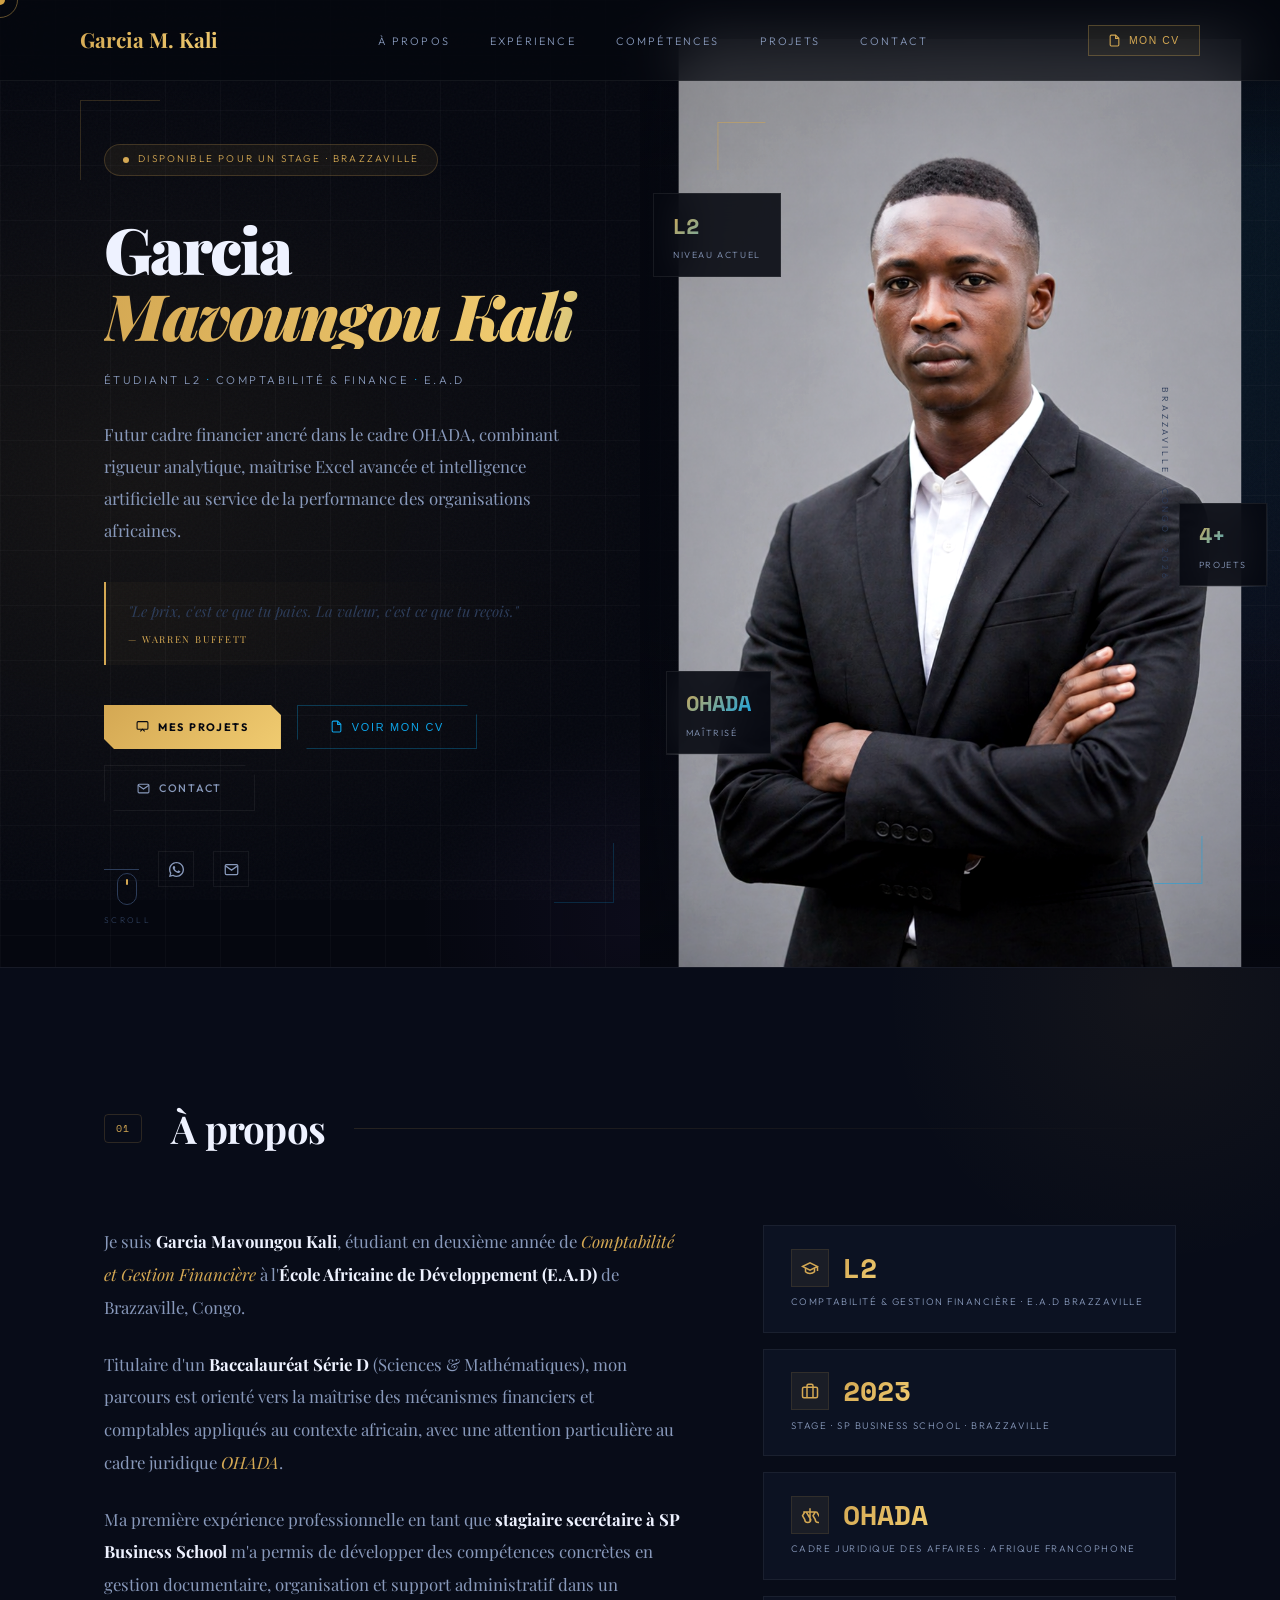
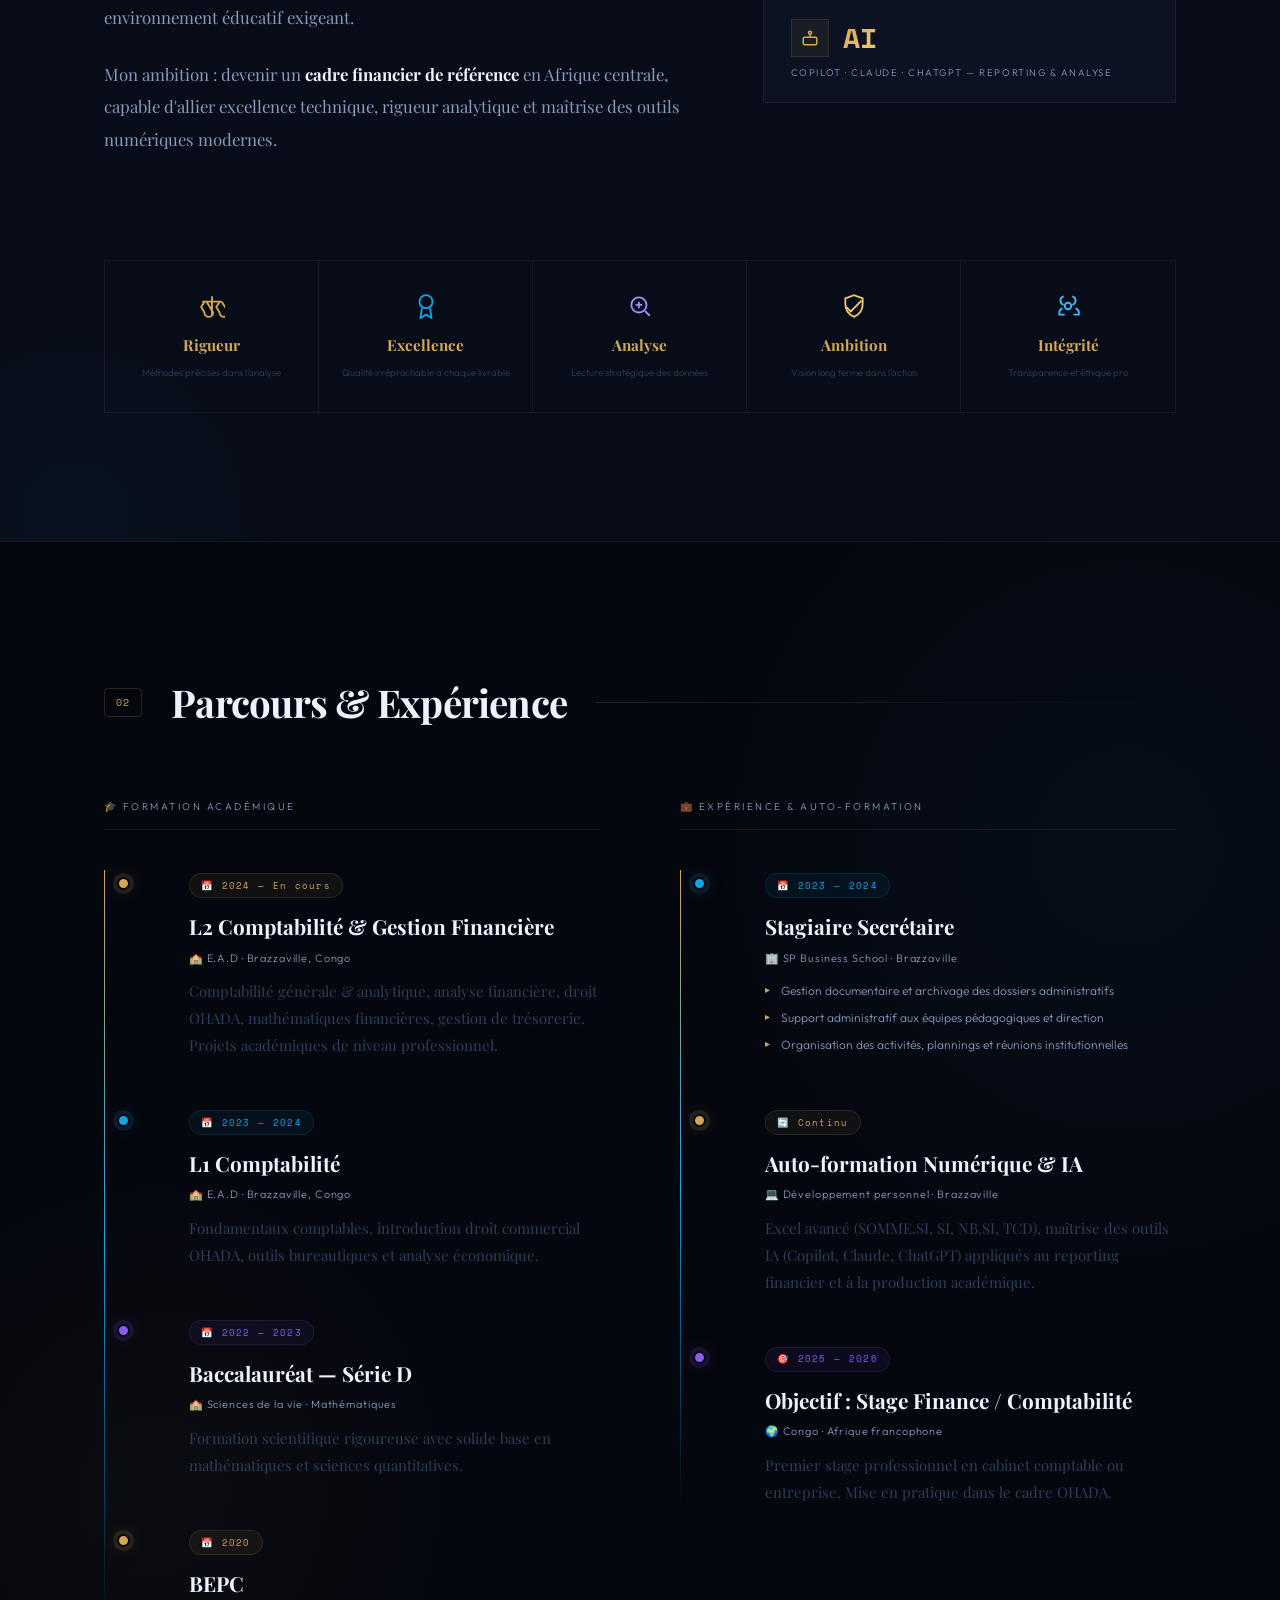
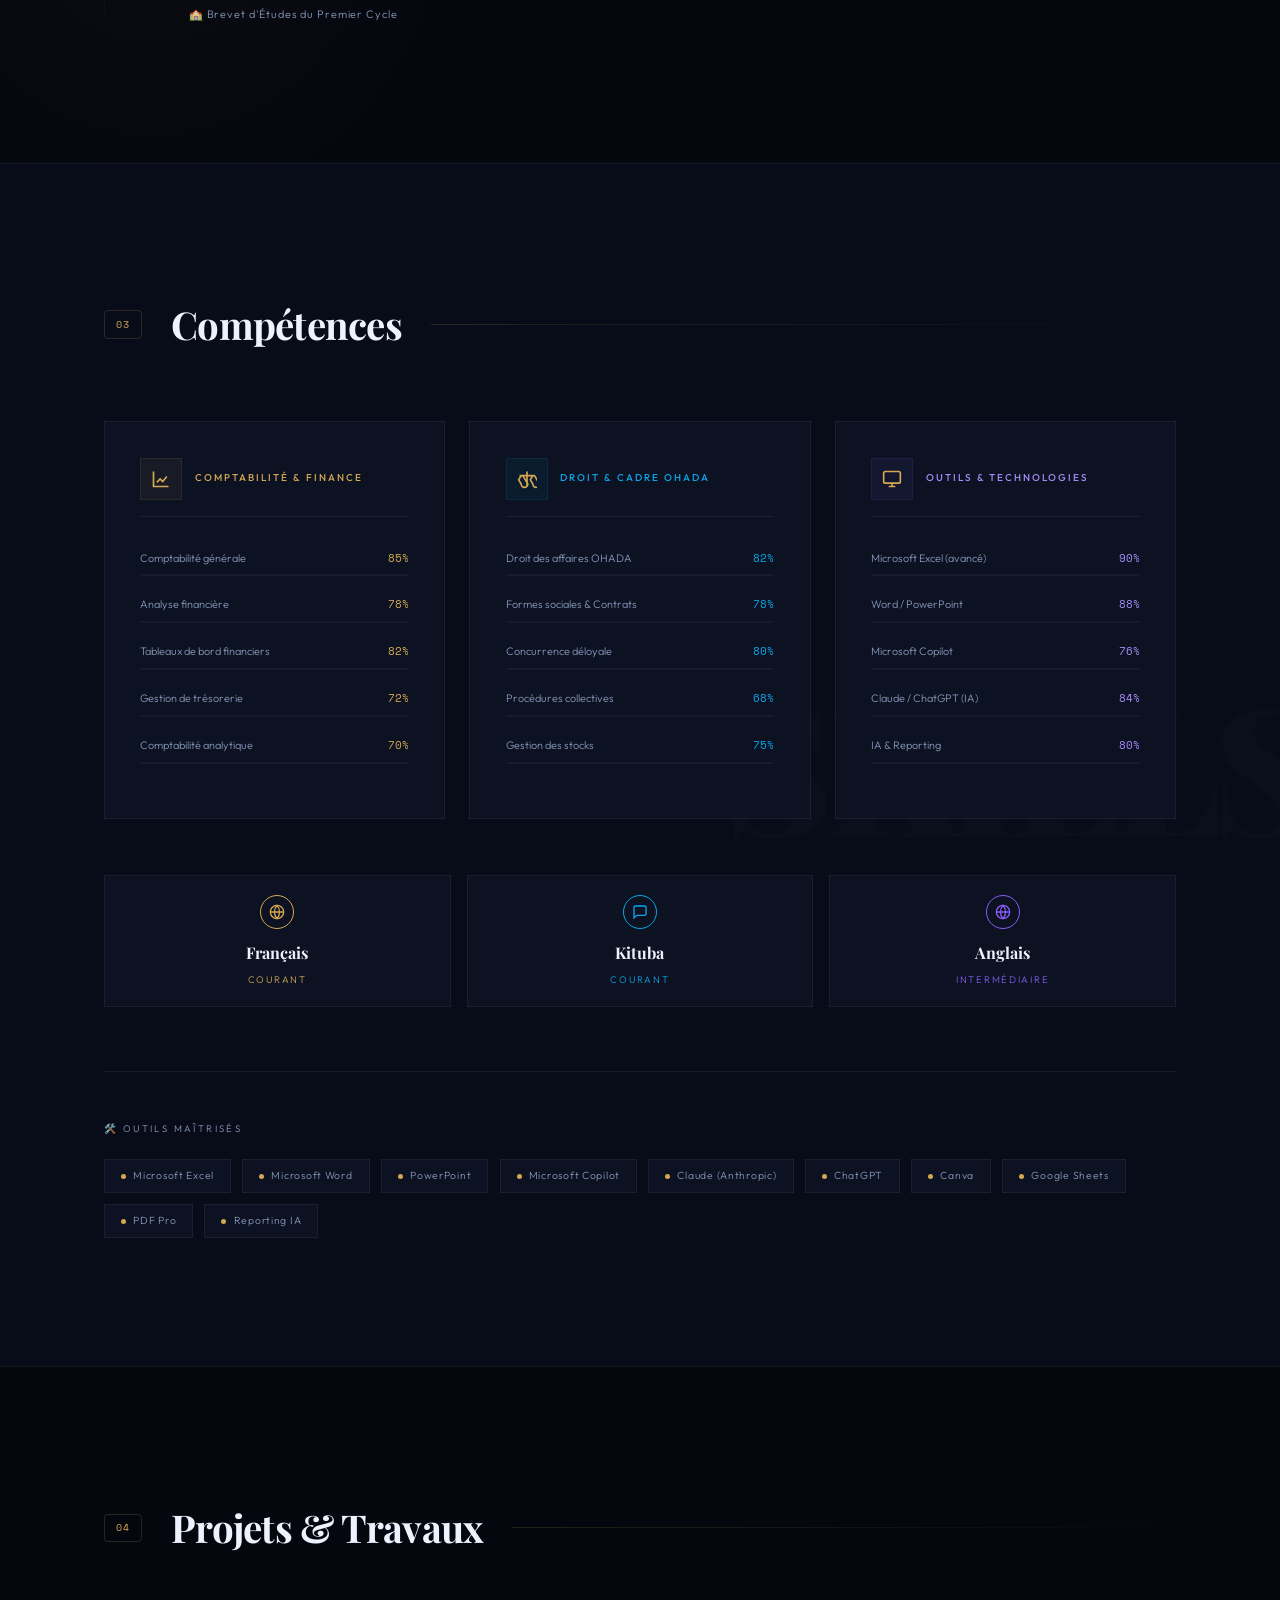
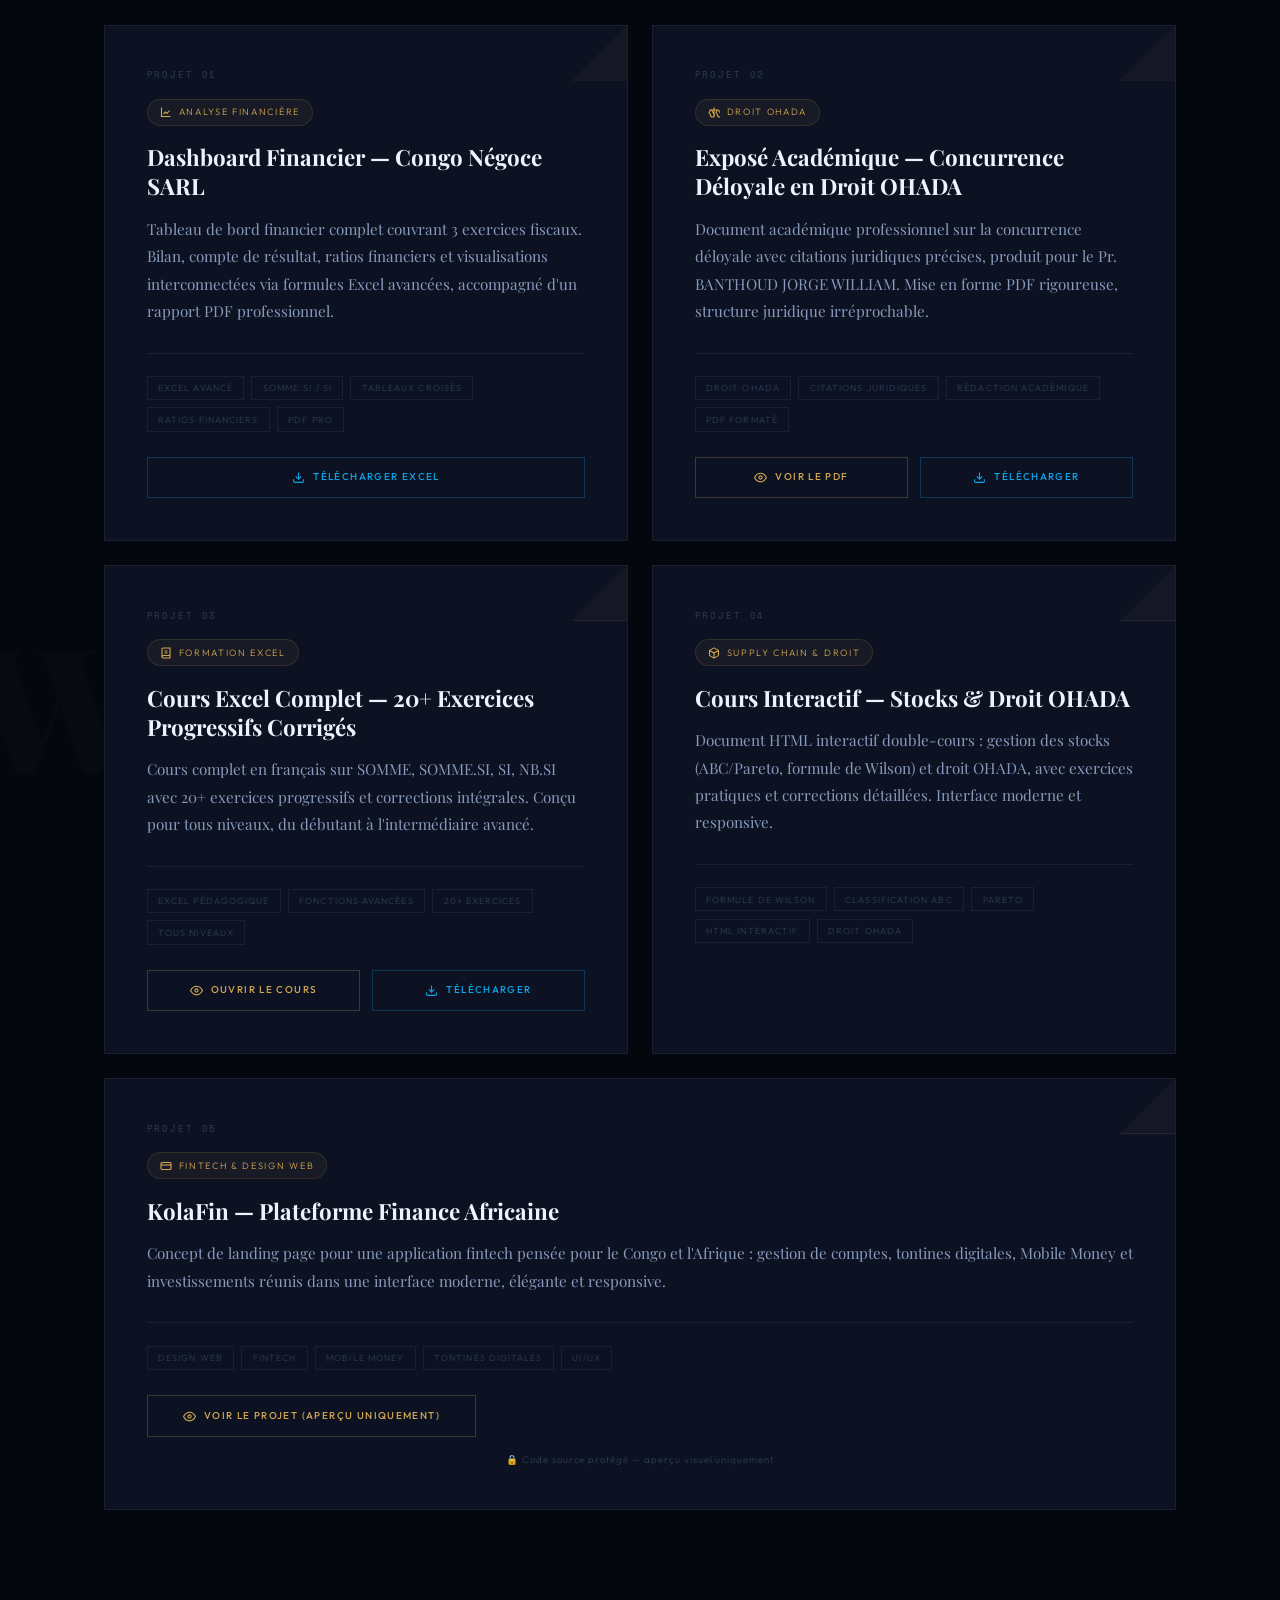
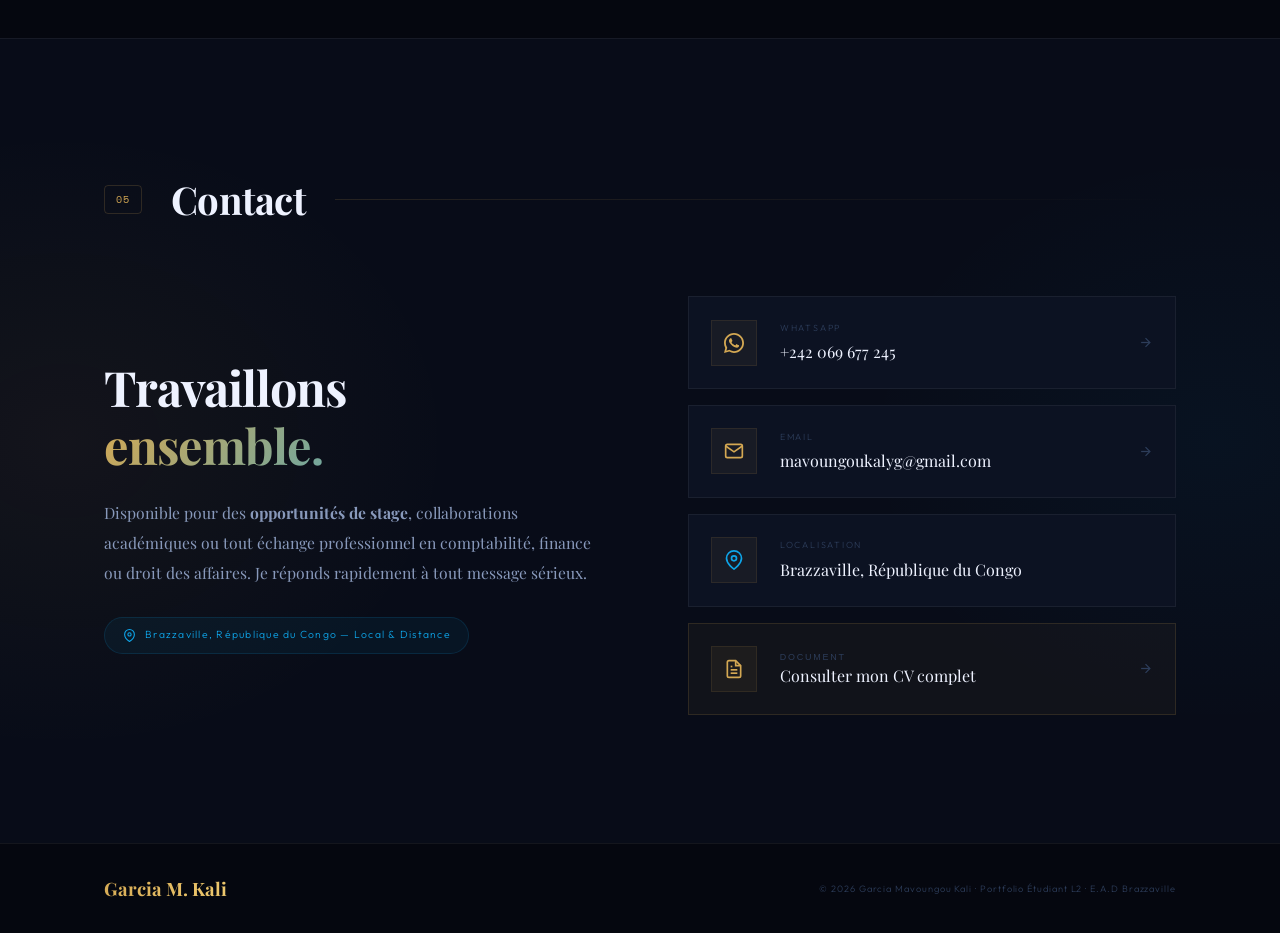
==== index.html @ 97a2d347 "Add files via upload" ====
<!DOCTYPE html>
<html lang="fr">
<head>
<meta charset="UTF-8">
<meta name="viewport" content="width=device-width, initial-scale=1.0">
<title>Garcia Mavoungou Kali — Portfolio</title>
<link href="https://fonts.googleapis.com/css2?family=Playfair+Display:ital,wght@0,400;0,700;0,900;1,400;1,700&family=Outfit:wght@200;300;400;500;600;700&family=Space+Mono:wght@400;700&display=swap" rel="stylesheet">
<style>
:root{
  --bg:#05070f;
  --bg2:#080c18;
  --card:#0c1222;
  --border:rgba(255,255,255,0.06);
  --gold:#d4a853;
  --gold2:#f0cb70;
  --teal:#0ea5e9;
  --teal2:#38bdf8;
  --violet:#8b5cf6;
  --text:#eef2ff;
  --dim:#8899bb;
  --muted:#2d3d5a;
  --glow-g:rgba(212,168,83,0.15);
  --glow-t:rgba(14,165,233,0.12);
}
*{margin:0;padding:0;box-sizing:border-box;}
html{scroll-behavior:smooth;overflow-x:hidden;width:100%;}

/* CURSOR */
.cur{position:fixed;width:10px;height:10px;background:var(--gold);border-radius:50%;pointer-events:none;z-index:9999;transform:translate(-50%,-50%);mix-blend-mode:difference;transition:width .25s,height .25s;}
.cur-r{position:fixed;width:36px;height:36px;border:1px solid rgba(212,168,83,.45);border-radius:50%;pointer-events:none;z-index:9998;transform:translate(-50%,-50%);transition:width .3s,height .3s,border-color .3s;}

/* NOISE */
body::before{content:'';position:fixed;inset:0;background-image:url("data:image/svg+xml,%3Csvg viewBox='0 0 512 512' xmlns='http://www.w3.org/2000/svg'%3E%3Cfilter id='n'%3E%3CfeTurbulence type='fractalNoise' baseFrequency='.8' numOctaves='4' stitchTiles='stitch'/%3E%3C/filter%3E%3Crect width='100%25' height='100%25' filter='url(%23n)' opacity='.032'/%3E%3C/svg%3E");pointer-events:none;z-index:1;}

body{background:var(--bg);color:var(--text);font-family:'Outfit',sans-serif;font-weight:300;line-height:1.7;overflow-x:hidden;width:100%;max-width:100vw;position:relative;}

/* NAV */
nav{position:fixed;top:0;left:0;right:0;z-index:500;display:flex;align-items:center;justify-content:space-between;padding:1.4rem 5rem;background:rgba(5,7,15,0.72);backdrop-filter:blur(28px);border-bottom:1px solid var(--border);transition:padding .4s;}
nav.scrolled{padding:.8rem 5rem;}
.nav-logo{font-family:'Playfair Display',serif;font-size:1.3rem;font-weight:700;background:linear-gradient(135deg,var(--gold),var(--gold2));-webkit-background-clip:text;-webkit-text-fill-color:transparent;}
.nav-links{display:flex;gap:2.5rem;list-style:none;}
.nav-links a{color:var(--dim);font-size:.68rem;letter-spacing:.2em;text-transform:uppercase;text-decoration:none;position:relative;transition:color .3s;}
.nav-links a::after{content:'';position:absolute;bottom:-4px;left:0;width:0;height:1px;background:var(--gold);transition:width .3s;}
.nav-links a:hover{color:var(--gold);}
.nav-links a:hover::after{width:100%;}
.nav-cv-btn{display:inline-flex;align-items:center;gap:.5rem;padding:.5rem 1.2rem;border:1px solid rgba(212,168,83,.3);color:var(--gold);font-size:.65rem;letter-spacing:.15em;text-transform:uppercase;text-decoration:none;background:rgba(212,168,83,.05);transition:all .3s;cursor:pointer;}
.nav-cv-btn:hover{background:rgba(212,168,83,.1);border-color:var(--gold);}

/* HERO */
#hero{min-height:100vh;display:grid;grid-template-columns:1fr 1fr;position:relative;overflow:hidden;}
.hero-bg{position:absolute;inset:0;z-index:0;background:radial-gradient(ellipse 70% 70% at 10% 50%,rgba(212,168,83,.07) 0%,transparent 60%),radial-gradient(ellipse 60% 80% at 88% 35%,rgba(14,165,233,.06) 0%,transparent 55%),radial-gradient(ellipse 35% 40% at 50% 95%,rgba(139,92,246,.05) 0%,transparent 50%),var(--bg);}
.hero-grid{position:absolute;inset:0;z-index:0;background-image:linear-gradient(rgba(255,255,255,.022) 1px,transparent 1px),linear-gradient(90deg,rgba(255,255,255,.022) 1px,transparent 1px);background-size:55px 55px;animation:gridDrift 25s linear infinite;}
@keyframes gridDrift{from{transform:translateY(0);}to{transform:translateY(55px);}}

/* decorative corner lines */
.hero-corner-tl{position:absolute;top:100px;left:5rem;width:80px;height:80px;border-top:1px solid rgba(212,168,83,.2);border-left:1px solid rgba(212,168,83,.2);z-index:2;}
.hero-corner-br{position:absolute;bottom:4rem;right:52%;width:60px;height:60px;border-bottom:1px solid rgba(14,165,233,.2);border-right:1px solid rgba(14,165,233,.2);z-index:2;}

.hero-left{display:flex;flex-direction:column;justify-content:center;padding:9rem 3.5rem 5rem 6.5rem;position:relative;z-index:2;}

.h-badge{display:inline-flex;align-items:center;gap:.6rem;background:rgba(212,168,83,.07);border:1px solid rgba(212,168,83,.22);border-radius:100px;padding:.4rem 1.1rem;font-size:.62rem;letter-spacing:.22em;text-transform:uppercase;color:var(--gold);width:fit-content;margin-bottom:2.5rem;animation:fadeUp .8s ease both;}
.h-bdot{width:6px;height:6px;border-radius:50%;background:var(--gold);animation:bpulse 2s infinite;}
@keyframes bpulse{0%,100%{box-shadow:0 0 0 0 rgba(212,168,83,.5);}50%{box-shadow:0 0 0 8px rgba(212,168,83,0);}}

.h-name{font-family:'Playfair Display',serif;font-size:clamp(3rem,5vw,5.2rem);font-weight:900;line-height:1.04;letter-spacing:-.03em;animation:fadeUp .9s .12s ease both;}
.h-name .fn{color:var(--text);}
.h-name .ln{display:block;background:linear-gradient(110deg,var(--gold) 0%,var(--gold2) 30%,var(--teal) 60%,var(--violet) 85%,var(--gold) 100%);background-size:300% auto;-webkit-background-clip:text;-webkit-text-fill-color:transparent;font-style:italic;animation:gradFlow 8s ease infinite;}
@keyframes gradFlow{0%{background-position:0% 50%;}50%{background-position:100% 50%;}100%{background-position:0% 50%;}}

.h-sub{margin-top:1.4rem;font-size:.7rem;letter-spacing:.22em;text-transform:uppercase;color:var(--dim);animation:fadeUp .9s .24s ease both;}
.h-sub span{color:var(--teal);margin:0 .35rem;}

.h-desc{margin-top:1.8rem;max-width:480px;font-family:'Playfair Display',serif;font-size:1.05rem;color:var(--dim);line-height:1.9;animation:fadeUp .9s .38s ease both;}

.h-quote{margin-top:2.2rem;padding:1.1rem 1.4rem;border-left:2px solid var(--gold);background:linear-gradient(90deg,rgba(212,168,83,.04),transparent);font-family:'Playfair Display',serif;font-style:italic;font-size:.93rem;color:var(--muted);animation:fadeUp .9s .52s ease both;}
.h-quote cite{display:block;margin-top:.4rem;font-style:normal;font-size:.6rem;letter-spacing:.18em;text-transform:uppercase;color:var(--gold);}

.h-cta{margin-top:2.5rem;display:flex;gap:1rem;flex-wrap:wrap;animation:fadeUp .9s .65s ease both;}
.btn-g{display:inline-flex;align-items:center;gap:.55rem;background:linear-gradient(135deg,var(--gold),var(--gold2));color:#05070f;padding:.8rem 2rem;font-size:.68rem;font-weight:700;letter-spacing:.16em;text-transform:uppercase;text-decoration:none;clip-path:polygon(0 0,calc(100% - 10px) 0,100% 10px,100% 100%,10px 100%,0 calc(100% - 10px));transition:all .3s;position:relative;overflow:hidden;}
.btn-g::after{content:'';position:absolute;top:0;left:-75%;width:50%;height:100%;background:linear-gradient(120deg,transparent,rgba(255,255,255,.5),transparent);transform:skewX(-20deg);animation:shimmer 3.5s ease-in-out infinite;}
@keyframes shimmer{0%{left:-75%;}50%{left:130%;}100%{left:130%;}}
.btn-g:hover{transform:translateY(-3px);box-shadow:0 14px 40px rgba(212,168,83,.28);}
.btn-t{display:inline-flex;align-items:center;gap:.55rem;background:transparent;color:var(--teal);padding:.8rem 2rem;font-size:.68rem;font-weight:500;letter-spacing:.16em;text-transform:uppercase;text-decoration:none;border:1px solid rgba(14,165,233,.3);clip-path:polygon(0 0,calc(100% - 10px) 0,100% 10px,100% 100%,10px 100%,0 calc(100% - 10px));transition:all .3s;}
.btn-t:hover{background:rgba(14,165,233,.07);border-color:var(--teal);transform:translateY(-3px);}

/* CV download button */
.btn-cv{display:inline-flex;align-items:center;gap:.55rem;background:transparent;color:var(--dim);padding:.8rem 2rem;font-size:.68rem;font-weight:500;letter-spacing:.16em;text-transform:uppercase;text-decoration:none;border:1px solid var(--border);clip-path:polygon(0 0,calc(100% - 10px) 0,100% 10px,100% 100%,10px 100%,0 calc(100% - 10px));transition:all .3s;cursor:pointer;}
.btn-cv:hover{border-color:rgba(212,168,83,.3);color:var(--gold);transform:translateY(-3px);}

.h-soc{margin-top:2.5rem;display:flex;align-items:center;gap:1.2rem;animation:fadeUp .9s .8s ease both;}
.h-socline{width:35px;height:1px;background:var(--muted);}
.soc-a{width:36px;height:36px;display:flex;align-items:center;justify-content:center;border:1px solid var(--border);color:var(--dim);text-decoration:none;transition:all .35s cubic-bezier(.34,1.56,.64,1);}
.soc-a:hover{border-color:var(--gold);color:var(--gold);transform:translateY(-3px) rotate(8deg) scale(1.1);}

/* HERO RIGHT */
.hero-right{position:relative;z-index:2;display:flex;align-items:flex-end;justify-content:center;overflow:hidden;}
.hr-split{position:absolute;top:0;right:0;bottom:0;width:40%;background:linear-gradient(160deg,rgba(14,165,233,.06),rgba(139,92,246,.04));clip-path:polygon(25% 0,100% 0,100% 100%,0 100%);z-index:0;}
.hr-overlay{position:absolute;inset:0;background:linear-gradient(to bottom,var(--bg) 0%,transparent 18%,transparent 65%,var(--bg) 100%),linear-gradient(to right,var(--bg) 0%,transparent 12%);z-index:2;}
.hr-photo-w{position:absolute;bottom:0;left:50%;transform:translateX(-50%);width:88%;height:96%;z-index:3;animation:photoReveal 1.3s .35s ease both;clip-path:inset(100% 0 0 0);}
@keyframes photoReveal{to{clip-path:inset(0% 0 0 0);}}
.hr-photo{width:100%;height:100%;object-fit:cover;object-position:top center;filter:contrast(1.07) saturate(.92);}

/* Corner frames */
.pf-tl{position:absolute;top:9%;left:7%;width:48px;height:48px;border-top:1.5px solid rgba(212,168,83,.5);border-left:1.5px solid rgba(212,168,83,.5);z-index:4;}
.pf-br{position:absolute;bottom:9%;right:7%;width:48px;height:48px;border-bottom:1.5px solid rgba(14,165,233,.5);border-right:1.5px solid rgba(14,165,233,.5);z-index:4;}

/* Floating bubbles */
.fb{position:absolute;z-index:5;background:rgba(5,7,15,.88);backdrop-filter:blur(20px);border:1px solid rgba(255,255,255,.07);padding:.85rem 1.2rem;animation:fbFloat 4s ease-in-out infinite;}
.fb::before{content:'';position:absolute;inset:-1px;border:1px solid rgba(212,168,83,.3);opacity:0;animation:fbGlow 4s ease-in-out infinite;pointer-events:none;}
.fb2::before{border-color:rgba(14,165,233,.3);}
.fb3::before{border-color:rgba(139,92,246,.3);}
@keyframes fbGlow{0%,100%{opacity:0;}50%{opacity:1;}}
.fb1{top:20%;left:2%;animation-delay:0s;}
.fb2{top:52%;right:2%;animation-delay:1.8s;}
.fb3{bottom:22%;left:4%;animation-delay:3.2s;}
@keyframes fbFloat{0%,100%{transform:translateY(0);}50%{transform:translateY(-9px);}}
.fb-n{font-family:'Space Mono',monospace;font-size:1.35rem;font-weight:700;background:linear-gradient(135deg,var(--gold),var(--teal));-webkit-background-clip:text;-webkit-text-fill-color:transparent;}
.fb-l{font-size:.56rem;letter-spacing:.18em;text-transform:uppercase;color:var(--dim);margin-top:.15rem;}

.hr-vtxt{position:absolute;right:1.2rem;top:50%;transform:translateY(-50%) rotate(90deg);font-size:.55rem;letter-spacing:.32em;text-transform:uppercase;color:var(--muted);z-index:5;white-space:nowrap;}

/* Scroll hint */
.scroll-h{position:absolute;bottom:2.5rem;left:6.5rem;display:flex;flex-direction:column;align-items:center;gap:.5rem;z-index:5;animation:fadeUp 1s 1.4s ease both;opacity:0;}
.scroll-m{width:20px;height:32px;border:1px solid var(--muted);border-radius:10px;display:flex;justify-content:center;padding-top:5px;}
.scroll-w{width:2px;height:6px;background:var(--gold);border-radius:2px;animation:sw 1.8s ease infinite;}
@keyframes sw{0%{opacity:1;transform:translateY(0);}100%{opacity:0;transform:translateY(12px);}}
.scroll-l{font-size:.52rem;letter-spacing:.28em;text-transform:uppercase;color:var(--muted);}

/* SECTION SYSTEM */
.sw{position:relative;z-index:2;}
.sh{display:flex;align-items:center;gap:1.8rem;margin-bottom:4rem;}
.sn{font-family:'Space Mono',monospace;font-size:.65rem;color:var(--gold);letter-spacing:.1em;padding:.28rem .7rem;border:1px solid rgba(212,168,83,.18);border-radius:4px;}
.st{font-family:'Playfair Display',serif;font-size:clamp(2rem,3vw,2.8rem);font-weight:700;color:var(--text);letter-spacing:-.02em;}
.sl{flex:1;height:1px;background:linear-gradient(90deg,rgba(212,168,83,.15),transparent);}

/* REVEAL */
.rv{opacity:0;transform:translateY(26px);transition:opacity .75s ease,transform .75s ease;}
.rv.on{opacity:1;transform:translateY(0);}
.rv2{opacity:0;transform:translateX(-20px);transition:opacity .7s ease,transform .7s ease;}
.rv2.on{opacity:1;transform:translateX(0);}

/* ABOUT */
#about{padding:8rem 6.5rem;background:var(--bg2);border-top:1px solid var(--border);position:relative;overflow:hidden;}
#about::before{content:'';position:absolute;top:-250px;right:-150px;width:550px;height:550px;background:radial-gradient(circle,rgba(212,168,83,.055) 0%,transparent 70%);pointer-events:none;}
#about::after{content:'';position:absolute;bottom:-200px;left:-150px;width:450px;height:450px;background:radial-gradient(circle,rgba(14,165,233,.04) 0%,transparent 70%);pointer-events:none;}

.about-wrap{display:grid;grid-template-columns:1.4fr 1fr;gap:5rem;align-items:start;}
.about-txt p{font-family:'Playfair Display',serif;font-size:1.05rem;font-weight:400;color:var(--dim);line-height:1.95;margin-bottom:1.5rem;}
.about-txt p strong{color:var(--text);font-weight:700;}
.about-txt p em{color:var(--gold);font-style:italic;}

.about-cards{display:flex;flex-direction:column;gap:1rem;}
.ac{background:var(--card);border:1px solid var(--border);padding:1.4rem 1.7rem;position:relative;overflow:hidden;transition:all .4s;cursor:default;}
.ac::before{content:'';position:absolute;left:0;top:0;width:2px;height:100%;background:linear-gradient(180deg,var(--gold),var(--teal));transform:scaleY(0);transform-origin:top;transition:transform .4s;}
.ac:hover{border-color:rgba(212,168,83,.18);transform:translateX(7px);box-shadow:0 8px 35px rgba(0,0,0,.45);}
.ac:hover::before{transform:scaleY(1);}
.ac-top{display:flex;align-items:center;gap:.9rem;margin-bottom:.4rem;}
.ac-ico{width:38px;height:38px;display:flex;align-items:center;justify-content:center;font-size:1rem;background:rgba(212,168,83,.07);border:1px solid rgba(212,168,83,.12);transition:all .4s;color:var(--gold);}
.ac:hover .ac-ico{transform:rotate(-8deg) scale(1.1);background:rgba(212,168,83,.14);}
.ac-num{font-family:'Space Mono',monospace;font-size:1.75rem;font-weight:700;background:linear-gradient(135deg,var(--gold),var(--gold2));-webkit-background-clip:text;-webkit-text-fill-color:transparent;line-height:1;}
.ac-lbl{font-size:.6rem;letter-spacing:.16em;text-transform:uppercase;color:var(--dim);margin-top:.2rem;}

/* Values */
.vals{display:grid;grid-template-columns:repeat(5,1fr);margin-top:5rem;border:1px solid var(--border);overflow:hidden;}
.vi{padding:2rem 1rem;text-align:center;border-right:1px solid var(--border);transition:background .4s;cursor:default;position:relative;overflow:hidden;}
.vi:last-child{border-right:none;}
.vi::after{content:'';position:absolute;bottom:0;left:0;right:0;height:2px;background:linear-gradient(90deg,var(--gold),var(--teal));transform:scaleX(0);transition:transform .4s;}
.vi:hover{background:rgba(255,255,255,.025);}
.vi:hover::after{transform:scaleX(1);}
.vi-svg{display:flex;align-items:center;justify-content:center;margin:0 auto .9rem;color:var(--gold);transition:all .45s cubic-bezier(.34,1.56,.64,1);}
.vi:nth-child(2) .vi-svg{color:var(--teal);}
.vi:nth-child(3) .vi-svg{color:#a78bfa;}
.vi:nth-child(4) .vi-svg{color:var(--gold2);}
.vi:nth-child(5) .vi-svg{color:var(--teal2);}
.vi:hover .vi-svg{transform:scale(1.18) rotate(-6deg);filter:drop-shadow(0 0 12px currentColor);}
.vi-n{font-family:'Playfair Display',serif;font-size:.95rem;font-weight:700;color:var(--gold);}
.vi-d{font-size:.6rem;color:var(--muted);margin-top:.4rem;line-height:1.5;}

/* EXPERIENCE + FORMATION */
#experience{padding:8rem 6.5rem;background:var(--bg);border-top:1px solid var(--border);position:relative;overflow:hidden;}
#experience::before{content:'';position:absolute;inset:0;background:radial-gradient(ellipse 55% 60% at 88% 25%,rgba(14,165,233,.045) 0%,transparent 60%),radial-gradient(ellipse 40% 45% at 12% 78%,rgba(212,168,83,.035) 0%,transparent 60%);pointer-events:none;}

.exp-grid{display:grid;grid-template-columns:1fr 1fr;gap:5rem;}

/* Timeline vertical */
.tl{position:relative;padding-left:2.8rem;}
.tl::before{content:'';position:absolute;left:0;top:0;bottom:0;width:1px;background:linear-gradient(180deg,var(--gold),var(--teal),transparent);}
.tl-it{position:relative;padding:0 0 3rem 2.5rem;}
.tl-it:last-child{padding-bottom:0;}
.tl-dot{position:absolute;left:-2rem;top:.45rem;width:13px;height:13px;border-radius:50%;background:var(--gold);border:2px solid var(--bg);box-shadow:0 0 0 4px rgba(212,168,83,.12),0 0 20px rgba(212,168,83,.25);z-index:2;animation:dotPulse 2.6s ease-in-out infinite;}
@keyframes dotPulse{0%,100%{box-shadow:0 0 0 4px rgba(212,168,83,.12),0 0 20px rgba(212,168,83,.25);}50%{box-shadow:0 0 0 7px rgba(212,168,83,.06),0 0 28px rgba(212,168,83,.4);}}
.tl-it.teal .tl-dot{animation-name:dotPulseTeal;}
@keyframes dotPulseTeal{0%,100%{box-shadow:0 0 0 4px rgba(14,165,233,.12),0 0 20px rgba(14,165,233,.2);}50%{box-shadow:0 0 0 7px rgba(14,165,233,.06),0 0 28px rgba(14,165,233,.35);}}
.tl-it.violet .tl-dot{animation-name:dotPulseViolet;}
@keyframes dotPulseViolet{0%,100%{box-shadow:0 0 0 4px rgba(139,92,246,.12),0 0 20px rgba(139,92,246,.2);}50%{box-shadow:0 0 0 7px rgba(139,92,246,.06),0 0 28px rgba(139,92,246,.35);}}
.tl-it.teal .tl-dot{background:var(--teal);box-shadow:0 0 0 4px rgba(14,165,233,.12),0 0 20px rgba(14,165,233,.2);}
.tl-it.violet .tl-dot{background:var(--violet);box-shadow:0 0 0 4px rgba(139,92,246,.12),0 0 20px rgba(139,92,246,.2);}
.tl-per{display:inline-flex;align-items:center;gap:.4rem;font-family:'Space Mono',monospace;font-size:.58rem;letter-spacing:.14em;color:var(--gold);background:rgba(212,168,83,.06);border:1px solid rgba(212,168,83,.14);padding:.22rem .7rem;border-radius:100px;margin-bottom:.7rem;}
.tl-it.teal .tl-per{color:var(--teal);background:rgba(14,165,233,.06);border-color:rgba(14,165,233,.14);}
.tl-it.violet .tl-per{color:var(--violet);background:rgba(139,92,246,.06);border-color:rgba(139,92,246,.14);}
.tl-role{font-family:'Playfair Display',serif;font-size:1.3rem;font-weight:700;color:var(--text);margin-bottom:.25rem;}
.tl-org{font-size:.68rem;letter-spacing:.08em;color:var(--dim);margin-bottom:.7rem;}
.tl-desc{font-family:'Playfair Display',serif;font-size:.93rem;color:var(--muted);line-height:1.8;max-width:480px;}
.tl-bullet{list-style:none;margin-top:.6rem;}
.tl-bullet li{font-size:.75rem;color:var(--dim);padding:.2rem 0;padding-left:1rem;position:relative;}
.tl-bullet li::before{content:'▸';position:absolute;left:0;color:var(--gold);font-size:.65rem;}

/* Section titles in exp grid */
.exp-col-title{font-size:.62rem;letter-spacing:.25em;text-transform:uppercase;color:var(--dim);margin-bottom:2.5rem;padding-bottom:.8rem;border-bottom:1px solid var(--border);}

/* SKILLS */
#competences{padding:8rem 6.5rem;background:var(--bg2);border-top:1px solid var(--border);position:relative;overflow:hidden;}
#competences::before{content:'SKILLS';position:absolute;right:-2rem;top:50%;transform:translateY(-50%);font-family:'Playfair Display',serif;font-size:11rem;font-weight:900;color:rgba(255,255,255,.016);pointer-events:none;letter-spacing:-.05em;white-space:nowrap;}

.sk-grid{display:grid;grid-template-columns:repeat(3,1fr);gap:1.5rem;}
.skc{background:var(--card);border:1px solid var(--border);padding:2.2rem;position:relative;overflow:hidden;transition:all .4s;}
.skc::before{content:'';position:absolute;top:0;left:0;right:0;height:1px;opacity:0;transition:opacity .4s;}
.skc:nth-child(1)::before{background:linear-gradient(90deg,transparent,var(--gold),transparent);}
.skc:nth-child(2)::before{background:linear-gradient(90deg,transparent,var(--teal),transparent);}
.skc:nth-child(3)::before{background:linear-gradient(90deg,transparent,var(--violet),transparent);}
.skc:hover{border-color:rgba(255,255,255,.08);transform:translateY(-7px);box-shadow:0 25px 70px rgba(0,0,0,.55);}
.skc:hover::before{opacity:1;}

.skc-h{display:flex;align-items:center;gap:.8rem;margin-bottom:2rem;padding-bottom:1rem;border-bottom:1px solid var(--border);}
.skc-ico{width:42px;height:42px;display:flex;align-items:center;justify-content:center;font-size:1.2rem;background:rgba(212,168,83,.06);border:1px solid rgba(212,168,83,.1);color:var(--gold);transition:all .4s;}
.skc:hover .skc-ico{transform:rotate(-10deg) scale(1.08);}
.skc:nth-child(2) .skc-ico{background:rgba(14,165,233,.06);border-color:rgba(14,165,233,.1);}
.skc:nth-child(3) .skc-ico{background:rgba(139,92,246,.06);border-color:rgba(139,92,246,.1);}
.skc-t{font-size:.62rem;letter-spacing:.2em;text-transform:uppercase;color:var(--gold);font-weight:500;}
.skc:nth-child(2) .skc-t{color:var(--teal);}
.skc:nth-child(3) .skc-t{color:#a78bfa;}

.sk-it{margin-bottom:1.2rem;}
.sk-row{display:flex;justify-content:space-between;font-size:.68rem;color:var(--dim);margin-bottom:.45rem;}
.sk-pct{font-family:'Space Mono',monospace;color:var(--gold);}
.skc:nth-child(2) .sk-pct{color:var(--teal);}
.skc:nth-child(3) .sk-pct{color:#a78bfa;}
.sk-bar{height:2px;background:rgba(255,255,255,.04);border-radius:2px;overflow:hidden;}
.sk-fill{height:100%;width:0;border-radius:2px;transition:width 1.6s cubic-bezier(.16,1,.3,1);}
.skc:nth-child(1) .sk-fill{background:linear-gradient(90deg,var(--gold),var(--gold2));}
.skc:nth-child(2) .sk-fill{background:linear-gradient(90deg,var(--teal),var(--teal2));}
.skc:nth-child(3) .sk-fill{background:linear-gradient(90deg,var(--violet),#a78bfa);}

/* Languages */
.lang-row{display:grid;grid-template-columns:repeat(3,1fr);gap:1rem;margin-top:3rem;}
.lang-item{background:var(--card);border:1px solid var(--border);padding:1.2rem 1.5rem;text-align:center;transition:all .35s;position:relative;overflow:hidden;}
.lang-item::before{content:'';position:absolute;top:0;left:0;right:0;height:2px;transform:scaleX(0);transition:transform .4s;}
.lang-item:nth-child(1)::before{background:var(--gold);}
.lang-item:nth-child(2)::before{background:var(--teal);}
.lang-item:nth-child(3)::before{background:var(--violet);}
.lang-item:hover{border-color:rgba(212,168,83,.2);transform:translateY(-5px);}
.lang-item:hover::before{transform:scaleX(1);}
.lang-icon{width:34px;height:34px;margin:0 auto .6rem;display:flex;align-items:center;justify-content:center;border-radius:50%;border:1px solid currentColor;}
.lang-item:nth-child(1) .lang-icon{color:var(--gold);}
.lang-item:nth-child(2) .lang-icon{color:var(--teal);}
.lang-item:nth-child(3) .lang-icon{color:var(--violet);}
.lang-name{font-family:'Playfair Display',serif;font-size:1rem;font-weight:700;color:var(--text);}
.lang-level{font-size:.6rem;letter-spacing:.18em;text-transform:uppercase;margin-top:.3rem;}
.lang-item:nth-child(1) .lang-level{color:var(--gold);}
.lang-item:nth-child(2) .lang-level{color:var(--teal);}
.lang-item:nth-child(3) .lang-level{color:var(--violet);}

/* Tools */
.tools-s{margin-top:4rem;padding-top:3rem;border-top:1px solid var(--border);}
.tools-lbl{font-size:.6rem;letter-spacing:.25em;text-transform:uppercase;color:var(--dim);margin-bottom:1.4rem;}
.tools-w{display:flex;flex-wrap:wrap;gap:.7rem;}
.ttag{display:inline-flex;align-items:center;gap:.45rem;padding:.45rem 1rem;background:var(--card);border:1px solid var(--border);font-size:.65rem;letter-spacing:.07em;color:var(--dim);transition:all .3s;}
.ttag:hover{border-color:rgba(212,168,83,.25);color:var(--gold);}
.tdot{width:5px;height:5px;border-radius:50%;background:var(--gold);flex-shrink:0;}

/* PROJECTS */
#projets{padding:8rem 6.5rem;background:var(--bg);border-top:1px solid var(--border);position:relative;overflow:hidden;}
#projets::before{content:'WORKS';position:absolute;left:-2rem;top:50%;transform:translateY(-50%);font-family:'Playfair Display',serif;font-size:11rem;font-weight:900;color:rgba(255,255,255,.016);pointer-events:none;letter-spacing:-.05em;}

.pj-grid{display:grid;grid-template-columns:repeat(2,1fr);gap:1.5rem;}
.pj-full{grid-column:1 / -1;}
.pjc{background:var(--card);border:1px solid var(--border);padding:2.6rem;position:relative;overflow:hidden;transition:all .45s cubic-bezier(.16,1,.3,1);cursor:default;}
.pjc::after{content:'';position:absolute;inset:0;background:linear-gradient(135deg,rgba(212,168,83,.03),transparent 55%);opacity:0;transition:opacity .4s;}
.pjc:hover{border-color:rgba(212,168,83,.18);transform:translateY(-8px);box-shadow:0 30px 80px rgba(0,0,0,.55);}
.pjc:hover::after{opacity:1;}
.pj-corner{position:absolute;top:0;right:0;width:55px;height:55px;background:rgba(212,168,83,.04);border-bottom:1px solid var(--border);border-left:1px solid var(--border);clip-path:polygon(100% 0,100% 100%,0 100%);transition:background .4s;}
.pjc:hover .pj-corner{background:rgba(212,168,83,.09);}
.pj-num{font-family:'Space Mono',monospace;font-size:.58rem;letter-spacing:.2em;color:var(--muted);margin-bottom:1rem;}
.pj-tag{display:inline-flex;align-items:center;gap:.45rem;font-size:.58rem;letter-spacing:.18em;text-transform:uppercase;color:var(--gold);background:rgba(212,168,83,.06);border:1px solid rgba(212,168,83,.14);padding:.28rem .75rem;border-radius:100px;margin-bottom:1.1rem;}
.pj-tag svg{flex-shrink:0;}
.pjc:hover .pj-tag svg{animation:iconWiggle .6s ease;}
@keyframes iconWiggle{0%,100%{transform:rotate(0);}25%{transform:rotate(-12deg);}75%{transform:rotate(12deg);}}
.pj-title{font-family:'Playfair Display',serif;font-size:1.4rem;font-weight:700;color:var(--text);margin-bottom:.9rem;line-height:1.3;}
.pj-desc{font-family:'Playfair Display',serif;font-size:.95rem;color:var(--dim);line-height:1.8;margin-bottom:1.7rem;}
.pj-techs{display:flex;flex-wrap:wrap;gap:.45rem;border-top:1px solid var(--border);padding-top:1.4rem;}
.pj-tech{font-size:.56rem;letter-spacing:.12em;text-transform:uppercase;color:var(--muted);border:1px solid var(--border);padding:.22rem .65rem;transition:all .3s;}
.pjc:hover .pj-tech{border-color:rgba(212,168,83,.18);color:var(--dim);}

/* Project document action buttons */
.pj-actions{display:flex;gap:.7rem;margin-top:1.6rem;}
.pj-btn{flex:1;display:inline-flex;align-items:center;justify-content:center;gap:.5rem;padding:.7rem 1rem;font-size:.62rem;letter-spacing:.14em;text-transform:uppercase;text-decoration:none;cursor:pointer;transition:all .3s;border:1px solid var(--border);background:transparent;color:var(--dim);font-family:'Outfit',sans-serif;font-weight:500;}
.pj-btn-view{border-color:rgba(212,168,83,.25);color:var(--gold);}
.pj-btn-view:hover{background:rgba(212,168,83,.08);border-color:var(--gold);transform:translateY(-2px);}
.pj-btn-dl{border-color:rgba(14,165,233,.25);color:var(--teal);}
.pj-btn-dl:hover{background:rgba(14,165,233,.08);border-color:var(--teal);transform:translateY(-2px);}
.pj-btn svg{transition:transform .3s;}
.pj-btn-view:hover svg{transform:scale(1.15);}
.pj-btn-dl:hover svg{transform:translateY(2px);}
.pj-protect-note{margin-top:.9rem;font-size:.6rem;letter-spacing:.1em;color:var(--muted);text-align:center;}

/* CV MODAL */
.cv-modal{position:fixed;inset:0;z-index:1000;background:rgba(5,7,15,.95);backdrop-filter:blur(20px);display:flex;align-items:center;justify-content:center;opacity:0;pointer-events:none;transition:opacity .4s;}
.cv-modal.open{opacity:1;pointer-events:all;}
.cv-inner{width:min(90vw,700px);max-height:90vh;background:var(--bg2);border:1px solid rgba(212,168,83,.15);overflow:hidden;display:flex;flex-direction:column;transform:scale(.95);transition:transform .4s;}
.cv-modal.open .cv-inner{transform:scale(1);}
.cv-header{display:flex;justify-content:space-between;align-items:center;padding:1.5rem 2rem;border-bottom:1px solid var(--border);}
.cv-hd-title{font-family:'Playfair Display',serif;font-size:1.1rem;font-weight:700;color:var(--text);}
.cv-hd-sub{font-size:.62rem;letter-spacing:.15em;text-transform:uppercase;color:var(--dim);margin-top:.2rem;}
.cv-close{width:36px;height:36px;display:flex;align-items:center;justify-content:center;border:1px solid var(--border);color:var(--dim);cursor:pointer;transition:all .3s;font-size:1.1rem;background:none;}
.cv-close:hover{border-color:var(--gold);color:var(--gold);}
.cv-body{overflow-y:auto;padding:2rem;}
.cv-section{margin-bottom:2.5rem;}
.cv-sec-title{font-size:.6rem;letter-spacing:.25em;text-transform:uppercase;color:var(--gold);padding-bottom:.7rem;border-bottom:1px solid rgba(212,168,83,.12);margin-bottom:1.5rem;}

/* CV Profile */
.cv-profile-top{display:flex;align-items:center;gap:2rem;padding:1.5rem;background:var(--card);border:1px solid var(--border);margin-bottom:2rem;}
.cv-photo{width:80px;height:80px;border-radius:50%;object-fit:cover;object-position:top;border:2px solid var(--gold);flex-shrink:0;}
.cv-name-big{font-family:'Playfair Display',serif;font-size:1.5rem;font-weight:900;color:var(--text);}
.cv-name-sub{font-size:.65rem;letter-spacing:.2em;text-transform:uppercase;color:var(--gold);margin-top:.3rem;}
.cv-contacts{display:flex;flex-direction:column;gap:.3rem;margin-top:.6rem;}
.cv-contact-it{display:flex;align-items:center;gap:.5rem;font-size:.72rem;color:var(--dim);}

/* CV skills in modal */
.cv-skill-list{display:flex;flex-direction:column;gap:.8rem;}
.cv-sk-it{display:flex;align-items:center;justify-content:space-between;}
.cv-sk-name{font-size:.73rem;color:var(--dim);}
.cv-sk-lvl{font-size:.6rem;letter-spacing:.1em;text-transform:uppercase;color:var(--gold);font-family:'Space Mono',monospace;}
.cv-sk-bar{flex:1;height:2px;background:rgba(255,255,255,.04);margin:0 1rem;position:relative;overflow:hidden;}
.cv-sk-fill{height:100%;background:linear-gradient(90deg,var(--gold),var(--gold2));border-radius:2px;}

/* CV timeline in modal */
.cv-tl-it{padding:.9rem 0 .9rem 1.2rem;border-left:1px solid rgba(212,168,83,.15);margin-bottom:.5rem;position:relative;}
.cv-tl-it::before{content:'';position:absolute;left:-4px;top:1.1rem;width:7px;height:7px;border-radius:50%;background:var(--gold);}
.cv-tl-per{font-size:.58rem;letter-spacing:.15em;text-transform:uppercase;color:var(--gold);}
.cv-tl-role{font-family:'Playfair Display',serif;font-size:1rem;font-weight:700;color:var(--text);margin:.2rem 0;}
.cv-tl-org{font-size:.68rem;color:var(--dim);}
.cv-tl-desc{font-size:.72rem;color:var(--muted);margin-top:.4rem;line-height:1.7;}
.cv-tl-bullets{list-style:none;margin-top:.5rem;}
.cv-tl-bullets li{font-size:.7rem;color:var(--dim);padding:.15rem 0 .15rem 1rem;position:relative;}
.cv-tl-bullets li::before{content:'▸';position:absolute;left:0;color:var(--gold);font-size:.6rem;}

/* CV grid 2 col */
.cv-2col{display:grid;grid-template-columns:1fr 1fr;gap:1.5rem;}

/* CV tags */
.cv-tags{display:flex;flex-wrap:wrap;gap:.5rem;}
.cv-tag{display:inline-flex;align-items:center;gap:.35rem;padding:.3rem .75rem;background:rgba(212,168,83,.05);border:1px solid rgba(212,168,83,.12);font-size:.62rem;color:var(--dim);}
.cv-tag-dot{width:4px;height:4px;border-radius:50%;background:var(--gold);}

/* Languages in cv */
.cv-lang-list{display:flex;flex-direction:column;gap:.6rem;}
.cv-lang-it{display:flex;justify-content:space-between;align-items:center;font-size:.73rem;padding:.5rem .8rem;background:var(--card);border:1px solid var(--border);}
.cv-lang-n{color:var(--dim);}
.cv-lang-l{font-size:.58rem;letter-spacing:.14em;text-transform:uppercase;color:var(--gold);font-family:'Space Mono',monospace;}

.cv-dl-btn{display:flex;align-items:center;justify-content:center;gap:.6rem;padding:1rem;background:linear-gradient(135deg,var(--gold),var(--gold2));color:#05070f;font-size:.68rem;font-weight:700;letter-spacing:.18em;text-transform:uppercase;cursor:pointer;border:none;width:100%;margin-top:1.5rem;transition:all .3s;}
.cv-dl-btn:hover{box-shadow:0 8px 30px rgba(212,168,83,.25);}

/* CONTACT */
#contact{padding:8rem 6.5rem;background:var(--bg2);border-top:1px solid var(--border);position:relative;overflow:hidden;}
#contact::before{content:'';position:absolute;inset:0;background:radial-gradient(ellipse 55% 70% at 5% 50%,rgba(212,168,83,.055) 0%,transparent 55%),radial-gradient(ellipse 50% 65% at 95% 50%,rgba(14,165,233,.045) 0%,transparent 55%);pointer-events:none;}
.ct-grid{display:grid;grid-template-columns:1fr 1fr;gap:6rem;align-items:center;}
.ct-big{font-family:'Playfair Display',serif;font-size:clamp(2.4rem,3.8vw,3.8rem);font-weight:700;line-height:1.2;letter-spacing:-.02em;}
.ct-big span{background:linear-gradient(130deg,var(--gold),var(--teal));-webkit-background-clip:text;-webkit-text-fill-color:transparent;display:block;}
.ct-sub{margin-top:1.5rem;font-family:'Playfair Display',serif;font-size:.98rem;color:var(--dim);line-height:1.9;}
.ct-loc{display:inline-flex;align-items:center;gap:.6rem;background:rgba(14,165,233,.06);border:1px solid rgba(14,165,233,.14);padding:.55rem 1.1rem;border-radius:100px;font-size:.65rem;letter-spacing:.12em;color:var(--teal);margin-top:1.8rem;}

.ct-items{display:flex;flex-direction:column;gap:1rem;}
.ct-item{display:flex;align-items:center;gap:1.4rem;padding:1.4rem;background:var(--card);border:1px solid var(--border);text-decoration:none;transition:all .35s;position:relative;overflow:hidden;}
.ct-item::before{content:'';position:absolute;left:0;top:0;bottom:0;width:0;background:linear-gradient(90deg,rgba(212,168,83,.05),transparent);transition:width .35s;}
.ct-item:hover{border-color:rgba(212,168,83,.22);transform:translateX(8px);}
.ct-item:hover::before{width:100%;}
.ct-ico{width:46px;height:46px;display:flex;align-items:center;justify-content:center;font-size:1.2rem;background:rgba(212,168,83,.06);border:1px solid rgba(212,168,83,.1);flex-shrink:0;transition:all .4s cubic-bezier(.34,1.56,.64,1);}
.ct-item:hover .ct-ico{background:rgba(212,168,83,.1);transform:scale(1.1) rotate(-6deg);}
.ct-item:hover .ct-arr{transform:translateX(4px);}
.ct-arr{transition:transform .3s;}
.ct-lbl{font-size:.56rem;letter-spacing:.2em;text-transform:uppercase;color:var(--muted);}
.ct-val{font-family:'Playfair Display',serif;font-size:1rem;color:var(--text);margin-top:.2rem;}
.ct-arr{margin-left:auto;color:var(--muted);flex-shrink:0;}

/* FOOTER */
footer{padding:1.8rem 6.5rem;background:var(--bg);border-top:1px solid var(--border);display:flex;justify-content:space-between;align-items:center;}
.ft-logo{font-family:'Playfair Display',serif;font-size:1.15rem;font-weight:700;background:linear-gradient(135deg,var(--gold),var(--gold2));-webkit-background-clip:text;-webkit-text-fill-color:transparent;}
.ft-copy{font-size:.58rem;letter-spacing:.1em;color:var(--muted);}

/* ANIMATIONS */
@keyframes fadeUp{from{opacity:0;transform:translateY(28px);}to{opacity:1;transform:translateY(0);}}
::-webkit-scrollbar{width:3px;}
::-webkit-scrollbar-track{background:var(--bg);}
::-webkit-scrollbar-thumb{background:var(--gold);border-radius:2px;}

@media(max-width:900px){
  nav{padding:1rem 1.5rem;}
  .nav-links{display:none;}
  #hero{grid-template-columns:1fr;min-height:auto;}
  .hero-left{padding:7rem 1.5rem 3rem;}
  .hero-right{height:75vw;}
  .fb{display:none;}
  #about,#experience,#competences,#projets,#contact{padding:5rem 1.5rem;}
  .about-wrap,.ct-grid,.exp-grid{grid-template-columns:1fr;gap:3rem;}
  .sk-grid,.pj-grid{grid-template-columns:1fr;}
  .vals{grid-template-columns:repeat(2,1fr);}
  .lang-row{grid-template-columns:1fr 1fr;}
  footer{padding:1.5rem;flex-direction:column;gap:.5rem;text-align:center;}
  .scroll-h{left:1.5rem;}
  .cv-2col{grid-template-columns:1fr;}
}
</style>
</head>
<body>

<div class="cur" id="cur"></div>
<div class="cur-r" id="curR"></div>

<!-- CV MODAL -->
<div class="cv-modal" id="cvModal">
  <div class="cv-inner">
    <div class="cv-header">
      <div>
        <div class="cv-hd-title">Curriculum Vitae</div>
        <div class="cv-hd-sub">Garcia Mavoungou Kali · Étudiant L2 · E.A.D Brazzaville</div>
      </div>
      <button class="cv-close" id="cvClose">✕</button>
    </div>
    <div class="cv-body">

      <!-- Profil haut -->
      <div class="cv-profile-top">
        <img class="cv-photo" src="" id="cvPhoto" alt="Garcia">
        <div>
          <div class="cv-name-big">Mavoungou Kali Garcia</div>
          <div class="cv-name-sub">Étudiant en Comptabilité & Finance</div>
          <div class="cv-contacts">
            <div class="cv-contact-it">
              <svg width="12" height="12" viewBox="0 0 24 24" fill="none" stroke="currentColor" stroke-width="2" style="color:var(--gold)"><path d="M22 16.92v3a2 2 0 01-2.18 2 19.79 19.79 0 01-8.63-3.07A19.5 19.5 0 013.07 8.81 19.79 19.79 0 01.04 2.18 2 2 0 012 0h3a2 2 0 012 1.72c.127.96.361 1.903.7 2.81a2 2 0 01-.45 2.11L6.91 7.91a16 16 0 006.13 6.13l1.27-1.27a2 2 0 012.11-.45c.907.339 1.85.573 2.81.7A2 2 0 0122 16.92z"/></svg>
              +242 06 96 77 245
            </div>
            <div class="cv-contact-it">
              <svg width="12" height="12" viewBox="0 0 24 24" fill="none" stroke="currentColor" stroke-width="2" style="color:var(--gold)"><path d="M4 4h16c1.1 0 2 .9 2 2v12c0 1.1-.9 2-2 2H4c-1.1 0-2-.9-2-2V6c0-1.1.9-2 2-2z"/><polyline points="22,6 12,13 2,6"/></svg>
              mavoungoukalyg@gmail.com
            </div>
            <div class="cv-contact-it">
              <svg width="12" height="12" viewBox="0 0 24 24" fill="none" stroke="currentColor" stroke-width="2" style="color:var(--gold)"><path d="M21 10c0 7-9 13-9 13s-9-6-9-13a9 9 0 0118 0z"/><circle cx="12" cy="10" r="3"/></svg>
              Brazzaville, Congo
            </div>
          </div>
        </div>
      </div>

      <!-- Profil texte -->
      <div class="cv-section">
        <div class="cv-sec-title">Profil</div>
        <p style="font-family:'Playfair Display',serif;font-size:.95rem;color:var(--dim);line-height:1.85;">
          Étudiant en comptabilité rigoureux et ambitieux, doté d'une forte capacité d'apprentissage et d'une grande rigueur analytique. Je développe activement mes compétences en analyse financière et gestion à travers des projets pratiques concrets. Mon objectif est d'intégrer un environnement professionnel exigeant afin d'évoluer rapidement et de contribuer à la performance financière des organisations.
        </p>
      </div>

      <div class="cv-2col">
        <!-- Compétences -->
        <div class="cv-section">
          <div class="cv-sec-title">Compétences</div>
          <div class="cv-skill-list">
            <div class="cv-sk-it"><span class="cv-sk-name">Excel</span><div class="cv-sk-bar"><div class="cv-sk-fill" style="width:90%"></div></div><span class="cv-sk-lvl">Avancé</span></div>
            <div class="cv-sk-it"><span class="cv-sk-name">Comptabilité</span><div class="cv-sk-bar"><div class="cv-sk-fill" style="width:85%"></div></div><span class="cv-sk-lvl">Maîtrise</span></div>
            <div class="cv-sk-it"><span class="cv-sk-name">Analyse financière</span><div class="cv-sk-bar"><div class="cv-sk-fill" style="width:78%"></div></div><span class="cv-sk-lvl">Solide</span></div>
            <div class="cv-sk-it"><span class="cv-sk-name">Word / PowerPoint</span><div class="cv-sk-bar"><div class="cv-sk-fill" style="width:88%"></div></div><span class="cv-sk-lvl">Maîtrise</span></div>
            <div class="cv-sk-it"><span class="cv-sk-name">Gestion documentaire</span><div class="cv-sk-bar"><div class="cv-sk-fill" style="width:82%"></div></div><span class="cv-sk-lvl">Confirmé</span></div>
          </div>
          <div style="margin-top:1.5rem;">
            <div class="cv-sec-title" style="margin-top:.5rem;">Outils IA</div>
            <div class="cv-skill-list">
              <div class="cv-sk-it"><span class="cv-sk-name">Microsoft Copilot</span><div class="cv-sk-bar"><div class="cv-sk-fill" style="width:76%"></div></div><span class="cv-sk-lvl">Confirmé</span></div>
              <div class="cv-sk-it"><span class="cv-sk-name">ChatGPT / Claude</span><div class="cv-sk-bar"><div class="cv-sk-fill" style="width:84%"></div></div><span class="cv-sk-lvl">Avancé</span></div>
              <div class="cv-sk-it"><span class="cv-sk-name">IA & Reporting</span><div class="cv-sk-bar"><div class="cv-sk-fill" style="width:80%"></div></div><span class="cv-sk-lvl">Opérationnel</span></div>
            </div>
          </div>
        </div>

        <!-- Langues + Intérêts -->
        <div>
          <div class="cv-section">
            <div class="cv-sec-title">Langues</div>
            <div class="cv-lang-list">
              <div class="cv-lang-it"><span class="cv-lang-n">Français</span><span class="cv-lang-l">Courant</span></div>
              <div class="cv-lang-it"><span class="cv-lang-n">Kituba</span><span class="cv-lang-l">Courant</span></div>
              <div class="cv-lang-it"><span class="cv-lang-n">Anglais</span><span class="cv-lang-l" style="color:var(--teal)">Intermédiaire</span></div>
            </div>
          </div>
          <div class="cv-section">
            <div class="cv-sec-title">Intérêts</div>
            <div class="cv-tags">
              <div class="cv-tag"><div class="cv-tag-dot"></div>Finance & Marchés</div>
              <div class="cv-tag"><div class="cv-tag-dot"></div>Entrepreneuriat</div>
              <div class="cv-tag"><div class="cv-tag-dot"></div>Sport</div>
            </div>
          </div>
        </div>
      </div>

      <!-- Formation -->
      <div class="cv-section">
        <div class="cv-sec-title">Formation</div>
        <div class="cv-tl-it">
          <div class="cv-tl-per">2024 — 2025</div>
          <div class="cv-tl-role">Licence 2 — Comptabilité & Gestion Financière</div>
          <div class="cv-tl-org">École Africaine de Développement (E.A.D) · Brazzaville, Congo</div>
          <div class="cv-tl-desc">Comptabilité générale et analytique, analyse financière, droit OHADA, mathématiques financières.</div>
        </div>
        <div class="cv-tl-it">
          <div class="cv-tl-per">2023 — 2024</div>
          <div class="cv-tl-role">Licence 1 — Comptabilité</div>
          <div class="cv-tl-org">École Africaine de Développement (E.A.D) · Brazzaville, Congo</div>
          <div class="cv-tl-desc">Formation supérieure en comptabilité, audit et gestion financière.</div>
        </div>
        <div class="cv-tl-it">
          <div class="cv-tl-per">2022 — 2023</div>
          <div class="cv-tl-role">Baccalauréat — Série D</div>
          <div class="cv-tl-org">Sciences de la vie et de la terre · Mathématiques</div>
        </div>
        <div class="cv-tl-it">
          <div class="cv-tl-per">2020</div>
          <div class="cv-tl-role">BEPC</div>
          <div class="cv-tl-org">Brevet d'Études du Premier Cycle</div>
        </div>
      </div>

      <!-- Expérience -->
      <div class="cv-section">
        <div class="cv-sec-title">Expérience</div>
        <div class="cv-tl-it">
          <div class="cv-tl-per">2023 — 2024</div>
          <div class="cv-tl-role">Stagiaire Secrétaire</div>
          <div class="cv-tl-org">SP Business School · Brazzaville</div>
          <ul class="cv-tl-bullets">
            <li>Gestion documentaire et archivage des dossiers administratifs</li>
            <li>Support administratif aux équipes pédagogiques et de direction</li>
            <li>Organisation des activités, plannings et réunions institutionnelles</li>
          </ul>
        </div>
      </div>

      <!-- Projets -->
      <div class="cv-section">
        <div class="cv-sec-title">Projets Académiques</div>
        <div class="cv-tl-it">
          <div class="cv-tl-role" style="font-size:.95rem;">Budget Excel</div>
          <div class="cv-tl-desc">Conception d'un outil de suivi financier personnel sous Excel avec tableaux de bord dynamiques et indicateurs de performance.</div>
        </div>
        <div class="cv-tl-it">
          <div class="cv-tl-role" style="font-size:.95rem;">Simulation Comptable</div>
          <div class="cv-tl-desc">Élaboration d'un bilan simplifié incluant actifs, passifs et capitaux propres pour une entreprise fictive.</div>
        </div>
        <div class="cv-tl-it">
          <div class="cv-tl-role" style="font-size:.95rem;">Dashboard Financier — Congo Négoce SARL</div>
          <div class="cv-tl-desc">Tableau de bord financier complet sur 3 exercices fiscaux avec formules interconnectées et rapport PDF professionnel.</div>
        </div>
      </div>

      <button class="cv-dl-btn" onclick="alert('Pour télécharger le CV, contactez-moi directement.')">
        <svg width="16" height="16" viewBox="0 0 24 24" fill="none" stroke="currentColor" stroke-width="2"><path d="M21 15v4a2 2 0 01-2 2H5a2 2 0 01-2-2v-4"/><polyline points="7 10 12 15 17 10"/><line x1="12" y1="15" x2="12" y2="3"/></svg>
        Télécharger le CV
      </button>
    </div>
  </div>
</div>

<!-- NAV -->
<nav id="nav">
  <div class="nav-logo">Garcia M. Kali</div>
  <ul class="nav-links">
    <li><a href="#about">À propos</a></li>
    <li><a href="#experience">Expérience</a></li>
    <li><a href="#competences">Compétences</a></li>
    <li><a href="#projets">Projets</a></li>
    <li><a href="#contact">Contact</a></li>
  </ul>
  <button class="nav-cv-btn" onclick="openCV()">
    <svg width="13" height="13" viewBox="0 0 24 24" fill="none" stroke="currentColor" stroke-width="2"><path d="M14 2H6a2 2 0 00-2 2v16a2 2 0 002 2h12a2 2 0 002-2V8z"/><polyline points="14 2 14 8 20 8"/></svg>
    Mon CV
  </button>
</nav>

<!-- HERO -->
<section id="hero">
  <div class="hero-bg"></div>
  <div class="hero-grid"></div>
  <div class="hero-corner-tl"></div>
  <div class="hero-corner-br"></div>

  <div class="hero-left">
    <div class="h-badge"><div class="h-bdot"></div>Disponible pour un stage · Brazzaville</div>
    <h1 class="h-name">
      <span class="fn">Garcia</span>
      <span class="ln">Mavoungou Kali</span>
    </h1>
    <p class="h-sub">Étudiant L2<span>·</span>Comptabilité & Finance<span>·</span>E.A.D</p>
    <p class="h-desc">Futur cadre financier ancré dans le cadre OHADA, combinant rigueur analytique, maîtrise Excel avancée et intelligence artificielle au service de la performance des organisations africaines.</p>
    <blockquote class="h-quote">"Le prix, c'est ce que tu paies. La valeur, c'est ce que tu reçois."<cite>— Warren Buffett</cite></blockquote>
    <div class="h-cta">
      <a href="#projets" class="btn-g">
        <svg width="13" height="13" viewBox="0 0 24 24" fill="none" stroke="currentColor" stroke-width="2"><rect x="2" y="3" width="20" height="14" rx="2"/><polyline points="8 21 12 17 16 21"/></svg>
        Mes projets
      </a>
      <button class="btn-t" onclick="openCV()">
        <svg width="13" height="13" viewBox="0 0 24 24" fill="none" stroke="currentColor" stroke-width="2"><path d="M14 2H6a2 2 0 00-2 2v16a2 2 0 002 2h12a2 2 0 002-2V8z"/><polyline points="14 2 14 8 20 8"/></svg>
        Voir mon CV
      </button>
      <a href="#contact" class="btn-cv">
        <svg width="13" height="13" viewBox="0 0 24 24" fill="none" stroke="currentColor" stroke-width="2"><path d="M4 4h16c1.1 0 2 .9 2 2v12c0 1.1-.9 2-2 2H4c-1.1 0-2-.9-2-2V6c0-1.1.9-2 2-2z"/><polyline points="22,6 12,13 2,6"/></svg>
        Contact
      </a>
    </div>
    <div class="h-soc">
      <div class="h-socline"></div>
      <a href="https://wa.me/242069677245" class="soc-a" title="WhatsApp" target="_blank">
        <svg width="15" height="15" viewBox="0 0 24 24" fill="currentColor"><path d="M17.472 14.382c-.297-.149-1.758-.867-2.03-.967-.273-.099-.471-.148-.67.15-.197.297-.767.966-.94 1.164-.173.199-.347.223-.644.075-.297-.15-1.255-.463-2.39-1.475-.883-.788-1.48-1.761-1.653-2.059-.173-.297-.018-.458.13-.606.134-.133.298-.347.446-.52.149-.174.198-.298.298-.497.099-.198.05-.371-.025-.52-.075-.149-.669-1.612-.916-2.207-.242-.579-.487-.5-.669-.51-.173-.008-.371-.01-.57-.01-.198 0-.52.074-.792.372-.272.297-1.04 1.016-1.04 2.479 0 1.462 1.065 2.875 1.213 3.074.149.198 2.096 3.2 5.077 4.487.709.306 1.262.489 1.694.625.712.227 1.36.195 1.871.118.571-.085 1.758-.719 2.006-1.413.248-.694.248-1.289.173-1.413-.074-.124-.272-.198-.57-.347z"/><path d="M12 0C5.373 0 0 5.373 0 12c0 2.122.554 4.118 1.528 5.852L.057 24l6.304-1.654A11.954 11.954 0 0012 24c6.627 0 12-5.373 12-12S18.627 0 12 0zm0 21.818a9.83 9.83 0 01-5.017-1.374l-.36-.213-3.738.98.999-3.648-.234-.375A9.818 9.818 0 012.182 12C2.182 6.57 6.57 2.182 12 2.182S21.818 6.57 21.818 12 17.43 21.818 12 21.818z"/></svg>
      </a>
      <a href="mailto:mavoungoukalyg@gmail.com" class="soc-a" title="Email">
        <svg width="15" height="15" viewBox="0 0 24 24" fill="none" stroke="currentColor" stroke-width="2"><path d="M4 4h16c1.1 0 2 .9 2 2v12c0 1.1-.9 2-2 2H4c-1.1 0-2-.9-2-2V6c0-1.1.9-2 2-2z"/><polyline points="22,6 12,13 2,6"/></svg>
      </a>
    </div>
  </div>

  <div class="hero-right">
    <div class="hr-split"></div>
    <div class="hr-overlay"></div>
    <div class="hr-photo-w">
      <img class="hr-photo" src="" id="heroPhoto" alt="Garcia Mavoungou Kali">
      <div class="pf-tl"></div>
      <div class="pf-br"></div>
    </div>
    <div class="fb fb1"><div class="fb-n">L2</div><div class="fb-l">Niveau Actuel</div></div>
    <div class="fb fb2"><div class="fb-n">4+</div><div class="fb-l">Projets</div></div>
    <div class="fb fb3"><div class="fb-n">OHADA</div><div class="fb-l">Maîtrisé</div></div>
    <div class="hr-vtxt">Brazzaville · Congo · 2026</div>
  </div>

  <div class="scroll-h">
    <div class="scroll-m"><div class="scroll-w"></div></div>
    <span class="scroll-l">Scroll</span>
  </div>
</section>

<!-- ABOUT -->
<section id="about" class="sw">
  <div class="sh rv"><span class="sn">01</span><h2 class="st">À propos</h2><div class="sl"></div></div>
  <div class="about-wrap">
    <div class="about-txt rv">
      <p>Je suis <strong>Garcia Mavoungou Kali</strong>, étudiant en deuxième année de <em>Comptabilité et Gestion Financière</em> à l'<strong>École Africaine de Développement (E.A.D)</strong> de Brazzaville, Congo.</p>
      <p>Titulaire d'un <strong>Baccalauréat Série D</strong> (Sciences & Mathématiques), mon parcours est orienté vers la maîtrise des mécanismes financiers et comptables appliqués au contexte africain, avec une attention particulière au cadre juridique <em>OHADA</em>.</p>
      <p>Ma première expérience professionnelle en tant que <strong>stagiaire secrétaire à SP Business School</strong> m'a permis de développer des compétences concrètes en gestion documentaire, organisation et support administratif dans un environnement éducatif exigeant.</p>
      <p>Mon ambition : devenir un <strong>cadre financier de référence</strong> en Afrique centrale, capable d'allier excellence technique, rigueur analytique et maîtrise des outils numériques modernes.</p>
    </div>
    <div class="about-cards rv">
      <div class="ac"><div class="ac-top"><div class="ac-ico"><svg width="18" height="18" viewBox="0 0 24 24" fill="none" stroke="currentColor" stroke-width="2"><path d="M22 10v6M2 10l10-5 10 5-10 5z"/><path d="M6 12v5c3 3 9 3 12 0v-5"/></svg></div><div><div class="ac-num">L2</div></div></div><div class="ac-lbl">Comptabilité & Gestion Financière · E.A.D Brazzaville</div></div>
      <div class="ac"><div class="ac-top"><div class="ac-ico"><svg width="18" height="18" viewBox="0 0 24 24" fill="none" stroke="currentColor" stroke-width="2"><rect x="2" y="7" width="20" height="14" rx="2"/><path d="M16 21V5a2 2 0 00-2-2h-4a2 2 0 00-2 2v16"/></svg></div><div><div class="ac-num">2023</div></div></div><div class="ac-lbl">Stage · SP Business School · Brazzaville</div></div>
      <div class="ac"><div class="ac-top"><div class="ac-ico"><svg width="18" height="18" viewBox="0 0 24 24" fill="none" stroke="currentColor" stroke-width="2"><path d="M12 3v18M5 8l-3 5 3 5h0a4 4 0 008 0l-3-5-3-5"/><path d="M19 8l-3 5 3 5h0a4 4 0 008 0l-3-5-3-5M3 8h18"/></svg></div><div><div class="ac-num">OHADA</div></div></div><div class="ac-lbl">Cadre juridique des affaires · Afrique francophone</div></div>
      <div class="ac"><div class="ac-top"><div class="ac-ico"><svg width="18" height="18" viewBox="0 0 24 24" fill="none" stroke="currentColor" stroke-width="2"><rect x="3" y="11" width="18" height="10" rx="2"/><circle cx="12" cy="5" r="2"/><path d="M12 7v4M8 16h.01M16 16h.01"/></svg></div><div><div class="ac-num">AI</div></div></div><div class="ac-lbl">Copilot · Claude · ChatGPT — Reporting & Analyse</div></div>
    </div>
  </div>
  <div class="vals rv">
    <div class="vi"><div class="vi-svg"><svg width="26" height="26" viewBox="0 0 24 24" fill="none" stroke="currentColor" stroke-width="1.7"><path d="M12 3v18M5 8l-3 5 3 5h0a4 4 0 008 0l-3-5-3-5"/><path d="M19 8l-3 5 3 5h0a4 4 0 008 0l-3-5-3-5M3 8h18"/></svg></div><div class="vi-n">Rigueur</div><div class="vi-d">Méthodes précises dans l'analyse</div></div>
    <div class="vi"><div class="vi-svg"><svg width="26" height="26" viewBox="0 0 24 24" fill="none" stroke="currentColor" stroke-width="1.7"><circle cx="12" cy="8" r="6"/><path d="M8.21 13.89L7 23l5-3 5 3-1.21-9.12"/></svg></div><div class="vi-n">Excellence</div><div class="vi-d">Qualité irréprochable à chaque livrable</div></div>
    <div class="vi"><div class="vi-svg"><svg width="26" height="26" viewBox="0 0 24 24" fill="none" stroke="currentColor" stroke-width="1.7"><circle cx="11" cy="11" r="7"/><path d="M21 21l-4.3-4.3M11 8v6M8 11h6"/></svg></div><div class="vi-n">Analyse</div><div class="vi-d">Lecture stratégique des données</div></div>
    <div class="vi"><div class="vi-svg"><svg width="26" height="26" viewBox="0 0 24 24" fill="none" stroke="currentColor" stroke-width="1.7"><path d="M5 13l4 4L19 7"/><path d="M12 22c5-2 8-6 8-12V5l-8-3-8 3v5c0 6 3 10 8 12z"/></svg></div><div class="vi-n">Ambition</div><div class="vi-d">Vision long terme dans l'action</div></div>
    <div class="vi"><div class="vi-svg"><svg width="26" height="26" viewBox="0 0 24 24" fill="none" stroke="currentColor" stroke-width="1.7"><path d="M17 20h5v-2a4 4 0 00-3-3.87M9 20H4v-2a4 4 0 013-3.87M16 3.13a4 4 0 010 7.75M8 3.13a4 4 0 000 7.75"/><circle cx="12" cy="12" r="3"/></svg></div><div class="vi-n">Intégrité</div><div class="vi-d">Transparence et éthique pro</div></div>
  </div>
</section>

<!-- EXPERIENCE + FORMATION -->
<section id="experience" class="sw">
  <div class="sh rv"><span class="sn">02</span><h2 class="st">Parcours & Expérience</h2><div class="sl"></div></div>
  <div class="exp-grid">
    <!-- Formation -->
    <div>
      <div class="exp-col-title rv">🎓 Formation académique</div>
      <div class="tl">
        <div class="tl-it rv2">
          <div class="tl-dot"></div>
          <div class="tl-per">📅 2024 — En cours</div>
          <div class="tl-role">L2 Comptabilité & Gestion Financière</div>
          <div class="tl-org">🏫 E.A.D · Brazzaville, Congo</div>
          <div class="tl-desc">Comptabilité générale & analytique, analyse financière, droit OHADA, mathématiques financières, gestion de trésorerie. Projets académiques de niveau professionnel.</div>
        </div>
        <div class="tl-it teal rv2">
          <div class="tl-dot"></div>
          <div class="tl-per">📅 2023 — 2024</div>
          <div class="tl-role">L1 Comptabilité</div>
          <div class="tl-org">🏫 E.A.D · Brazzaville, Congo</div>
          <div class="tl-desc">Fondamentaux comptables, introduction droit commercial OHADA, outils bureautiques et analyse économique.</div>
        </div>
        <div class="tl-it violet rv2">
          <div class="tl-dot"></div>
          <div class="tl-per">📅 2022 — 2023</div>
          <div class="tl-role">Baccalauréat — Série D</div>
          <div class="tl-org">🏫 Sciences de la vie · Mathématiques</div>
          <div class="tl-desc">Formation scientifique rigoureuse avec solide base en mathématiques et sciences quantitatives.</div>
        </div>
        <div class="tl-it rv2">
          <div class="tl-dot"></div>
          <div class="tl-per">📅 2020</div>
          <div class="tl-role">BEPC</div>
          <div class="tl-org">🏫 Brevet d'Études du Premier Cycle</div>
        </div>
      </div>
    </div>
    <!-- Expérience + Auto-formation -->
    <div>
      <div class="exp-col-title rv">💼 Expérience & Auto-formation</div>
      <div class="tl">
        <div class="tl-it teal rv2">
          <div class="tl-dot"></div>
          <div class="tl-per">📅 2023 — 2024</div>
          <div class="tl-role">Stagiaire Secrétaire</div>
          <div class="tl-org">🏢 SP Business School · Brazzaville</div>
          <ul class="tl-bullet">
            <li>Gestion documentaire et archivage des dossiers administratifs</li>
            <li>Support administratif aux équipes pédagogiques et direction</li>
            <li>Organisation des activités, plannings et réunions institutionnelles</li>
          </ul>
        </div>
        <div class="tl-it rv2">
          <div class="tl-dot"></div>
          <div class="tl-per">🔄 Continu</div>
          <div class="tl-role">Auto-formation Numérique & IA</div>
          <div class="tl-org">💻 Développement personnel · Brazzaville</div>
          <div class="tl-desc">Excel avancé (SOMME.SI, SI, NB.SI, TCD), maîtrise des outils IA (Copilot, Claude, ChatGPT) appliqués au reporting financier et à la production académique.</div>
        </div>
        <div class="tl-it violet rv2">
          <div class="tl-dot"></div>
          <div class="tl-per">🎯 2025 — 2026</div>
          <div class="tl-role">Objectif : Stage Finance / Comptabilité</div>
          <div class="tl-org">🌍 Congo · Afrique francophone</div>
          <div class="tl-desc">Premier stage professionnel en cabinet comptable ou entreprise. Mise en pratique dans le cadre OHADA.</div>
        </div>
      </div>
    </div>
  </div>
</section>

<!-- COMPETENCES -->
<section id="competences" class="sw">
  <div class="sh rv"><span class="sn">03</span><h2 class="st">Compétences</h2><div class="sl"></div></div>
  <div class="sk-grid" id="skGrid">
    <div class="skc rv">
      <div class="skc-h"><div class="skc-ico"><svg width="20" height="20" viewBox="0 0 24 24" fill="none" stroke="currentColor" stroke-width="2"><path d="M3 3v18h18"/><path d="M7 16l4-4 3 3 5-6"/></svg></div><div class="skc-t">Comptabilité & Finance</div></div>
      <div class="sk-it"><div class="sk-row"><span>Comptabilité générale</span><span class="sk-pct">85%</span></div><div class="sk-bar"><div class="sk-fill" data-w="85"></div></div></div>
      <div class="sk-it"><div class="sk-row"><span>Analyse financière</span><span class="sk-pct">78%</span></div><div class="sk-bar"><div class="sk-fill" data-w="78"></div></div></div>
      <div class="sk-it"><div class="sk-row"><span>Tableaux de bord financiers</span><span class="sk-pct">82%</span></div><div class="sk-bar"><div class="sk-fill" data-w="82"></div></div></div>
      <div class="sk-it"><div class="sk-row"><span>Gestion de trésorerie</span><span class="sk-pct">72%</span></div><div class="sk-bar"><div class="sk-fill" data-w="72"></div></div></div>
      <div class="sk-it"><div class="sk-row"><span>Comptabilité analytique</span><span class="sk-pct">70%</span></div><div class="sk-bar"><div class="sk-fill" data-w="70"></div></div></div>
    </div>
    <div class="skc rv">
      <div class="skc-h"><div class="skc-ico"><svg width="20" height="20" viewBox="0 0 24 24" fill="none" stroke="currentColor" stroke-width="2"><path d="M12 3v18M5 8l-3 5 3 5h0a4 4 0 008 0l-3-5-3-5"/><path d="M19 8l-3 5 3 5h0a4 4 0 008 0l-3-5-3-5M3 8h18"/></svg></div><div class="skc-t">Droit & Cadre OHADA</div></div>
      <div class="sk-it"><div class="sk-row"><span>Droit des affaires OHADA</span><span class="sk-pct">82%</span></div><div class="sk-bar"><div class="sk-fill" data-w="82"></div></div></div>
      <div class="sk-it"><div class="sk-row"><span>Formes sociales & Contrats</span><span class="sk-pct">78%</span></div><div class="sk-bar"><div class="sk-fill" data-w="78"></div></div></div>
      <div class="sk-it"><div class="sk-row"><span>Concurrence déloyale</span><span class="sk-pct">80%</span></div><div class="sk-bar"><div class="sk-fill" data-w="80"></div></div></div>
      <div class="sk-it"><div class="sk-row"><span>Procédures collectives</span><span class="sk-pct">68%</span></div><div class="sk-bar"><div class="sk-fill" data-w="68"></div></div></div>
      <div class="sk-it"><div class="sk-row"><span>Gestion des stocks</span><span class="sk-pct">75%</span></div><div class="sk-bar"><div class="sk-fill" data-w="75"></div></div></div>
    </div>
    <div class="skc rv">
      <div class="skc-h"><div class="skc-ico"><svg width="20" height="20" viewBox="0 0 24 24" fill="none" stroke="currentColor" stroke-width="2"><rect x="2" y="3" width="20" height="14" rx="2"/><path d="M8 21h8M12 17v4"/></svg></div><div class="skc-t">Outils & Technologies</div></div>
      <div class="sk-it"><div class="sk-row"><span>Microsoft Excel (avancé)</span><span class="sk-pct">90%</span></div><div class="sk-bar"><div class="sk-fill" data-w="90"></div></div></div>
      <div class="sk-it"><div class="sk-row"><span>Word / PowerPoint</span><span class="sk-pct">88%</span></div><div class="sk-bar"><div class="sk-fill" data-w="88"></div></div></div>
      <div class="sk-it"><div class="sk-row"><span>Microsoft Copilot</span><span class="sk-pct">76%</span></div><div class="sk-bar"><div class="sk-fill" data-w="76"></div></div></div>
      <div class="sk-it"><div class="sk-row"><span>Claude / ChatGPT (IA)</span><span class="sk-pct">84%</span></div><div class="sk-bar"><div class="sk-fill" data-w="84"></div></div></div>
      <div class="sk-it"><div class="sk-row"><span>IA & Reporting</span><span class="sk-pct">80%</span></div><div class="sk-bar"><div class="sk-fill" data-w="80"></div></div></div>
    </div>
  </div>

  <!-- Langues -->
  <div class="lang-row rv" style="margin-top:3.5rem;">
    <div class="lang-item"><div class="lang-icon"><svg width="16" height="16" viewBox="0 0 24 24" fill="none" stroke="currentColor" stroke-width="2"><circle cx="12" cy="12" r="10"/><path d="M2 12h20M12 2a15 15 0 010 20 15 15 0 010-20z"/></svg></div><div class="lang-name">Français</div><div class="lang-level">Courant</div></div>
    <div class="lang-item"><div class="lang-icon"><svg width="16" height="16" viewBox="0 0 24 24" fill="none" stroke="currentColor" stroke-width="2"><path d="M21 15a2 2 0 01-2 2H7l-4 4V5a2 2 0 012-2h14a2 2 0 012 2z"/></svg></div><div class="lang-name">Kituba</div><div class="lang-level">Courant</div></div>
    <div class="lang-item"><div class="lang-icon"><svg width="16" height="16" viewBox="0 0 24 24" fill="none" stroke="currentColor" stroke-width="2"><circle cx="12" cy="12" r="10"/><path d="M2 12h20M12 2a15 15 0 010 20 15 15 0 010-20z"/></svg></div><div class="lang-name">Anglais</div><div class="lang-level">Intermédiaire</div></div>
  </div>

  <div class="tools-s rv">
    <div class="tools-lbl">🛠️ Outils maîtrisés</div>
    <div class="tools-w">
      <div class="ttag"><div class="tdot"></div>Microsoft Excel</div>
      <div class="ttag"><div class="tdot"></div>Microsoft Word</div>
      <div class="ttag"><div class="tdot"></div>PowerPoint</div>
      <div class="ttag"><div class="tdot"></div>Microsoft Copilot</div>
      <div class="ttag"><div class="tdot"></div>Claude (Anthropic)</div>
      <div class="ttag"><div class="tdot"></div>ChatGPT</div>
      <div class="ttag"><div class="tdot"></div>Canva</div>
      <div class="ttag"><div class="tdot"></div>Google Sheets</div>
      <div class="ttag"><div class="tdot"></div>PDF Pro</div>
      <div class="ttag"><div class="tdot"></div>Reporting IA</div>
    </div>
  </div>
</section>

<!-- PROJETS -->
<section id="projets" class="sw">
  <div class="sh rv"><span class="sn">04</span><h2 class="st">Projets & Travaux</h2><div class="sl"></div></div>
  <div class="pj-grid">
    <div class="pjc rv"><div class="pj-corner"></div><div class="pj-num">PROJET 01</div><div class="pj-tag"><svg width="12" height="12" viewBox="0 0 24 24" fill="none" stroke="currentColor" stroke-width="2.2"><path d="M3 3v18h18"/><path d="M7 16l4-4 3 3 5-6"/></svg>Analyse Financière</div><div class="pj-title">Dashboard Financier — Congo Négoce SARL</div><div class="pj-desc">Tableau de bord financier complet couvrant 3 exercices fiscaux. Bilan, compte de résultat, ratios financiers et visualisations interconnectées via formules Excel avancées, accompagné d'un rapport PDF professionnel.</div><div class="pj-techs"><span class="pj-tech">Excel Avancé</span><span class="pj-tech">SOMME.SI / SI</span><span class="pj-tech">Tableaux Croisés</span><span class="pj-tech">Ratios Financiers</span><span class="pj-tech">PDF Pro</span></div>
      <div class="pj-actions">
        <a href="[data-uri]" download="Dashboard_Congo_Negoce_SARL.xlsx" class="pj-btn pj-btn-dl"><svg width="13" height="13" viewBox="0 0 24 24" fill="none" stroke="currentColor" stroke-width="2"><path d="M21 15v4a2 2 0 01-2 2H5a2 2 0 01-2-2v-4"/><polyline points="7 10 12 15 17 10"/><line x1="12" y1="15" x2="12" y2="3"/></svg>Télécharger Excel</a>
      </div>
    </div>
    <div class="pjc rv"><div class="pj-corner"></div><div class="pj-num">PROJET 02</div><div class="pj-tag"><svg width="12" height="12" viewBox="0 0 24 24" fill="none" stroke="currentColor" stroke-width="2.2"><path d="M12 3v18M5 8l-3 5 3 5h0a4 4 0 008 0l-3-5-3-5"/><path d="M19 8l-3 5 3 5h0a4 4 0 008 0l-3-5-3-5M3 8h18"/></svg>Droit OHADA</div><div class="pj-title">Exposé Académique — Concurrence Déloyale en Droit OHADA</div><div class="pj-desc">Document académique professionnel sur la concurrence déloyale avec citations juridiques précises, produit pour le Pr. BANTHOUD JORGE WILLIAM. Mise en forme PDF rigoureuse, structure juridique irréprochable.</div><div class="pj-techs"><span class="pj-tech">Droit OHADA</span><span class="pj-tech">Citations Juridiques</span><span class="pj-tech">Rédaction Académique</span><span class="pj-tech">PDF Formaté</span></div>
      <div class="pj-actions">
        <a href="[data-uri]" target="_blank" class="pj-btn pj-btn-view"><svg width="13" height="13" viewBox="0 0 24 24" fill="none" stroke="currentColor" stroke-width="2"><path d="M1 12s4-8 11-8 11 8 11 8-4 8-11 8-11-8-11-8z"/><circle cx="12" cy="12" r="3"/></svg>Voir le PDF</a>
        <a href="[data-uri]" download="Expose_Concurrence_Deloyale_EAD.pdf" class="pj-btn pj-btn-dl"><svg width="13" height="13" viewBox="0 0 24 24" fill="none" stroke="currentColor" stroke-width="2"><path d="M21 15v4a2 2 0 01-2 2H5a2 2 0 01-2-2v-4"/><polyline points="7 10 12 15 17 10"/><line x1="12" y1="15" x2="12" y2="3"/></svg>Télécharger</a>
      </div>
    </div>
    <div class="pjc rv"><div class="pj-corner"></div><div class="pj-num">PROJET 03</div><div class="pj-tag"><svg width="12" height="12" viewBox="0 0 24 24" fill="none" stroke="currentColor" stroke-width="2.2"><path d="M4 19.5A2.5 2.5 0 016.5 17H20"/><path d="M6.5 2H20v20H6.5A2.5 2.5 0 014 19.5v-15A2.5 2.5 0 016.5 2z"/><path d="M9 8h6M9 12h6"/></svg>Formation Excel</div><div class="pj-title">Cours Excel Complet — 20+ Exercices Progressifs Corrigés</div><div class="pj-desc">Cours complet en français sur SOMME, SOMME.SI, SI, NB.SI avec 20+ exercices progressifs et corrections intégrales. Conçu pour tous niveaux, du débutant à l'intermédiaire avancé.</div><div class="pj-techs"><span class="pj-tech">Excel Pédagogique</span><span class="pj-tech">Fonctions Avancées</span><span class="pj-tech">20+ Exercices</span><span class="pj-tech">Tous Niveaux</span></div>
      <div class="pj-actions">
        <a href="[data-uri]" target="_blank" class="pj-btn pj-btn-view"><svg width="13" height="13" viewBox="0 0 24 24" fill="none" stroke="currentColor" stroke-width="2"><path d="M1 12s4-8 11-8 11 8 11 8-4 8-11 8-11-8-11-8z"/><circle cx="12" cy="12" r="3"/></svg>Ouvrir le cours</a>
        <a href="[data-uri]" download="Cours_Excel_Fonctions.html" class="pj-btn pj-btn-dl"><svg width="13" height="13" viewBox="0 0 24 24" fill="none" stroke="currentColor" stroke-width="2"><path d="M21 15v4a2 2 0 01-2 2H5a2 2 0 01-2-2v-4"/><polyline points="7 10 12 15 17 10"/><line x1="12" y1="15" x2="12" y2="3"/></svg>Télécharger</a>
      </div>
    </div>
    <div class="pjc rv"><div class="pj-corner"></div><div class="pj-num">PROJET 04</div><div class="pj-tag"><svg width="12" height="12" viewBox="0 0 24 24" fill="none" stroke="currentColor" stroke-width="2.2"><path d="M21 16V8a2 2 0 00-1-1.73l-7-4a2 2 0 00-2 0l-7 4A2 2 0 003 8v8a2 2 0 001 1.73l7 4a2 2 0 002 0l7-4A2 2 0 0021 16z"/><path d="M3.27 6.96L12 12l8.73-5.04M12 22.08V12"/></svg>Supply Chain & Droit</div><div class="pj-title">Cours Interactif — Stocks & Droit OHADA</div><div class="pj-desc">Document HTML interactif double-cours : gestion des stocks (ABC/Pareto, formule de Wilson) et droit OHADA, avec exercices pratiques et corrections détaillées. Interface moderne et responsive.</div><div class="pj-techs"><span class="pj-tech">Formule de Wilson</span><span class="pj-tech">Classification ABC</span><span class="pj-tech">Pareto</span><span class="pj-tech">HTML Interactif</span><span class="pj-tech">Droit OHADA</span></div></div>
    <div class="pjc rv pj-full"><div class="pj-corner"></div><div class="pj-num">PROJET 05</div><div class="pj-tag"><svg width="12" height="12" viewBox="0 0 24 24" fill="none" stroke="currentColor" stroke-width="2.2"><rect x="2" y="5" width="20" height="14" rx="2"/><line x1="2" y1="10" x2="22" y2="10"/></svg>Fintech & Design Web</div><div class="pj-title">KolaFin — Plateforme Finance Africaine</div><div class="pj-desc">Concept de landing page pour une application fintech pensée pour le Congo et l'Afrique : gestion de comptes, tontines digitales, Mobile Money et investissements réunis dans une interface moderne, élégante et responsive.</div><div class="pj-techs"><span class="pj-tech">Design Web</span><span class="pj-tech">Fintech</span><span class="pj-tech">Mobile Money</span><span class="pj-tech">Tontines Digitales</span><span class="pj-tech">UI/UX</span></div>
      <div class="pj-actions">
        <a href="[data-uri]" target="_blank" class="pj-btn pj-btn-view" style="flex:none;padding:.7rem 2.2rem;"><svg width="13" height="13" viewBox="0 0 24 24" fill="none" stroke="currentColor" stroke-width="2"><path d="M1 12s4-8 11-8 11 8 11 8-4 8-11 8-11-8-11-8z"/><circle cx="12" cy="12" r="3"/></svg>Voir le projet (aperçu uniquement)</a>
      </div>
      <div class="pj-protect-note">🔒 Code source protégé — aperçu visuel uniquement</div>
    </div>
  </div>
</section>

<!-- CONTACT -->
<section id="contact" class="sw">
  <div class="sh rv"><span class="sn">05</span><h2 class="st">Contact</h2><div class="sl"></div></div>
  <div class="ct-grid">
    <div class="rv">
      <div class="ct-big">Travaillons<span>ensemble.</span></div>
      <p class="ct-sub">Disponible pour des <strong>opportunités de stage</strong>, collaborations académiques ou tout échange professionnel en comptabilité, finance ou droit des affaires. Je réponds rapidement à tout message sérieux.</p>
      <div class="ct-loc">
        <svg width="13" height="13" viewBox="0 0 24 24" fill="none" stroke="currentColor" stroke-width="2"><path d="M21 10c0 7-9 13-9 13s-9-6-9-13a9 9 0 0118 0z"/><circle cx="12" cy="10" r="3"/></svg>
        Brazzaville, République du Congo — Local & Distance
      </div>
    </div>
    <div class="ct-items rv">
      <a href="https://wa.me/242069677245" class="ct-item" target="_blank">
        <div class="ct-ico"><svg width="20" height="20" viewBox="0 0 24 24" fill="currentColor" style="color:var(--gold)"><path d="M17.472 14.382c-.297-.149-1.758-.867-2.03-.967-.273-.099-.471-.148-.67.15-.197.297-.767.966-.94 1.164-.173.199-.347.223-.644.075-.297-.15-1.255-.463-2.39-1.475-.883-.788-1.48-1.761-1.653-2.059-.173-.297-.018-.458.13-.606.134-.133.298-.347.446-.52.149-.174.198-.298.298-.497.099-.198.05-.371-.025-.52-.075-.149-.669-1.612-.916-2.207-.242-.579-.487-.5-.669-.51-.173-.008-.371-.01-.57-.01-.198 0-.52.074-.792.372-.272.297-1.04 1.016-1.04 2.479 0 1.462 1.065 2.875 1.213 3.074.149.198 2.096 3.2 5.077 4.487.709.306 1.262.489 1.694.625.712.227 1.36.195 1.871.118.571-.085 1.758-.719 2.006-1.413.248-.694.248-1.289.173-1.413-.074-.124-.272-.198-.57-.347z"/><path d="M12 0C5.373 0 0 5.373 0 12c0 2.122.554 4.118 1.528 5.852L.057 24l6.304-1.654A11.954 11.954 0 0012 24c6.627 0 12-5.373 12-12S18.627 0 12 0zm0 21.818a9.83 9.83 0 01-5.017-1.374l-.36-.213-3.738.98.999-3.648-.234-.375A9.818 9.818 0 012.182 12C2.182 6.57 6.57 2.182 12 2.182S21.818 6.57 21.818 12 17.43 21.818 12 21.818z"/></svg></div>
        <div><div class="ct-lbl">WhatsApp</div><div class="ct-val">+242 069 677 245</div></div>
        <svg class="ct-arr" width="15" height="15" viewBox="0 0 24 24" fill="none" stroke="currentColor" stroke-width="2"><path d="M5 12h14"/><path d="m12 5 7 7-7 7"/></svg>
      </a>
      <a href="mailto:mavoungoukalyg@gmail.com" class="ct-item">
        <div class="ct-ico"><svg width="20" height="20" viewBox="0 0 24 24" fill="none" stroke="currentColor" stroke-width="2" style="color:var(--gold)"><path d="M4 4h16c1.1 0 2 .9 2 2v12c0 1.1-.9 2-2 2H4c-1.1 0-2-.9-2-2V6c0-1.1.9-2 2-2z"/><polyline points="22,6 12,13 2,6"/></svg></div>
        <div><div class="ct-lbl">Email</div><div class="ct-val">mavoungoukalyg@gmail.com</div></div>
        <svg class="ct-arr" width="15" height="15" viewBox="0 0 24 24" fill="none" stroke="currentColor" stroke-width="2"><path d="M5 12h14"/><path d="m12 5 7 7-7 7"/></svg>
      </a>
      <div class="ct-item" style="cursor:default;">
        <div class="ct-ico"><svg width="20" height="20" viewBox="0 0 24 24" fill="none" stroke="currentColor" stroke-width="2" style="color:var(--teal)"><path d="M21 10c0 7-9 13-9 13s-9-6-9-13a9 9 0 0118 0z"/><circle cx="12" cy="10" r="3"/></svg></div>
        <div><div class="ct-lbl">Localisation</div><div class="ct-val">Brazzaville, République du Congo</div></div>
      </div>
      <button class="ct-item" onclick="openCV()" style="background:rgba(212,168,83,.04);border-color:rgba(212,168,83,.15);cursor:pointer;width:100%;text-align:left;">
        <div class="ct-ico"><svg width="20" height="20" viewBox="0 0 24 24" fill="none" stroke="currentColor" stroke-width="2" style="color:var(--gold)"><path d="M14 2H6a2 2 0 00-2 2v16a2 2 0 002 2h12a2 2 0 002-2V8z"/><polyline points="14 2 14 8 20 8"/><line x1="16" y1="13" x2="8" y2="13"/><line x1="16" y1="17" x2="8" y2="17"/><polyline points="10 9 9 9 8 9"/></svg></div>
        <div><div class="ct-lbl">Document</div><div class="ct-val">Consulter mon CV complet</div></div>
        <svg class="ct-arr" width="15" height="15" viewBox="0 0 24 24" fill="none" stroke="currentColor" stroke-width="2"><path d="M5 12h14"/><path d="m12 5 7 7-7 7"/></svg>
      </button>
    </div>
  </div>
</section>

<footer>
  <div class="ft-logo">Garcia M. Kali</div>
  <div class="ft-copy">© 2026 Garcia Mavoungou Kali · Portfolio Étudiant L2 · E.A.D Brazzaville</div>
</footer>

<script>
// PHOTO
const PH = '[base64]/[base64]/[base64]/[base64]/mZK7XhEtpJFpjz+p2CpCyZdt8ATyN4f7BBTN3ryfeOyA6tA9jh5gbzU2cGr+0fzMRRKpUMDdGuAf9mnlEC3NXVaMDYxF8HRLdrFgv5nqu3qWYwxOTTkjwWvjgfKSSS9VsusrCBSrIkr511JRntVcNqmqabTAwLNdVYYxq0lO2AHgdXkVDnk6SowOA8a9b0bLr/osZ7xa61zcJlatkLZnJh5r4HL8u0OdjgJYamnmgN5M2ozXJSMksmGMF6USbNR6suQinU2wdnGhzyAoeOcwGSfMCAwEAAaOCAWcwggFjMAwGA1UdEwEB/[base64]/H57Rp0utWmWx419WdsGs8rZmlAzfX80nJW38qVKOr4ZhjeQkM9+AV4oGgeKBmJrbXuf/z1MtKMuF/nbIBu61t8l1sw5xMPLkK4A8Zwmv7+IAmsNUbVoAiMSUWAw7qSH1XHBFoVnW/[base64]/[base64]/[base64]/oJ6WL6P5i8wxg8QNfSBrKcwF/c5XkGU5uzE56Nd5YEeHXghfc0hZHQ3eb30gZiHmfozmkWU5e4E4LR5fydULXdj22f6Qi3O0Hxm8f1HJGjNZRx7W3evKT+SMn1YACElB1inCgaOnnvIQofJwq6impwC/+yXYRGUZVsC9j6n2e9BWwRKRA3kA2XESKVGtXSP+7EW+k1eqOwh7XfNi8zmm/oB8ATZNFO5kuedLPAZ6fKbtG2RR4YzCWM1GcXpNt+uU0Slh4sylsXXy4dRuVPJl3IXvYtErr2s3HCArWBMmi3q6Xs7ZRltqSm8Oyu1DE/rakTAOVXS2Sak9i5eAq92mgG5wE1bmTANrRu14OCA5PCMYLr/kpTNDJBOzr87JxUHt2J2iR+VCIuHc12M2h4dfTKedKxodUWSTCZ7JtBwk127rOGLhGpeALi9rhp59qzmAW0hASxPfB3hlzeVXgcLTv6szH/nYciU5mCmmILRDtw0aiKuR/jNQSnFdGLVgYYtXKqPp++MLZYWoWyzVdoJOjsmWoL+3vmOf8frpI9KqhcfyTr3/qp04Yc4hp1ULA+YSShU8Qy1SzPTr43SllEXnKQ56WuIdYliHv0ZF7AgMBAAGjggEmMIIBIjASBgNVHRMBAf8ECDAGAQH/AgEAMA4GA1UdDwEB/[base64]/z6dBkHtbuwolLGOuSz/WvwicFTbiRoTclmeb9gNz0vMc3e760AS1nWPAv58Ozi3HlRAN6MLalsnU+WyN+O9NUpjq5x8wOHDMV1Wo1eoF2fy/+V9pp+Aw+P+9UjwGLe0bDY576H+3Efy9whCv2VoL0p8sk12xeJHs6valYOxgRabOcj9JwdP+Lbia7w6tFx1MFlpxHtcZGq171/IiLGWijNQ/lfGqVZbWr67n/urjgm0pHss7sFS+JAn0V7q+cDE3Eyc4B9TI9j/[base64]/4L4QHuFHc5mrErrQkSvbCuug2WLWuAG2D0tP9iE6KqNZ993/f165kOtrjN1wMil34PFFlGo9lrMgN3SMWOZfNAdEtBF9FdR6T+soMNSA3yfyipJJ5/9KNeM5jZEcy6akAzjKC+LPpJYvDbZBDhvDPDax+UCQjUS+5TdAxvE70WtdGX8MsZ3eMsPQ09h1iSJ4wvh8MPUGbmv7um08tKRR1dL1QoCkLj7W1/G+tPffLeG+eraxnrFmqVHnyBLuhh9QpELu54bJNUX+ffrj79TUCzpu8G8oIR7UENNG2kf+vO6+/6l8US1dQhTR95wIBXx5A/DdOxlkuQtTjppFD63Nn/bXSljielEgyQjl9Q5E3nqPUYMEiXy7ng7QDqdfXZQaNlFu/QNjBjelSNdfQ6FtOFVI8ZjxyyFrbdPGUUx87zdiNgwN4nOVreKYEi1w2es7ZRV+GOp18FRXVmnvc8C6ZvbbbBeH3qS8jwFE7k/ZtI/6HkLdypssSLpGA/CNT4kkOmAyyIlhWXGAvCzMomJkBF+rKbBPiBd+5cdp2dThfgwDkgmGGpmceh2EoYDeMzdUGEzCXcW8+SYEUyCIqFXSU6nhf+RrEhj+n/RMpvDQ/Yy0M5vDARDH75QIMNKtYnjdkPSDUjd6jAgMBAAGjZjBkMBIGA1UdEwEB/wQIMAYBAf8CAQIwDgYDVR0PAQH/BAQDAgEGMB0GA1UdDgQWBBT8Kkp1OoD6mWOT8HNX7L6TsH3DezAfBgNVHSMEGDAWgBT8Kkp1OoD6mWOT8HNX7L6TsH3DezANBgkqhkiG9w0BAQsFAAOCAgEAQKpEfY+cCrNE+3vYB01FpSwJ5Fi8mSOwLhKF4psieznMtRMGcrt0w2downnCzVxDZ1MI7imhJv/LAsM61aqccyIJEtY1S7lVEZa49vmqU/+8AcPCwijGenA4UCVdwNfvYcgnOaM5BNS4HCX1hC6wVngbo/K1iwH9Aw4LcGhA+50vXPT/FIK8R2EzHtgB1hH3M1wYq8ebm6TWqJEdFtNWknV2ve6IaEvmZitG8b5lgroCOLX7MqbFZZVdog/b/wTywlRz/u6LedtJhNtVnUCg+vTOeFfCgKn5jaBuiN0wdhHCidDaSiNM1p4kl9OTQ67+9CDbvrwCPErKP5kTB6bqNN/9Ik5t8/CeAAo8D9O9VNEd8Ao08TfM9veRMDn9fyUB+YdJ45Gq8RbFrJxybVsBN5BhImzt4rwdlNxcktaLDdGxAOF+QknjBRgyRQl1QdJePynhxzUZNwxFY6+Xc3MLfwtgy4/VbmnlhFrlWwN/zw0fzJ2cw7T49U1S7MBpFisBvgMiWh5C8rGQ9CCsC+EmRhgkb8isPhuRqNL7x1clDDx6lUwQKcWPZabemm7MjD3UZ3/[base64]/MAEBMDEwDQYJYIZIAWUDBAIBBQAEILBKY1UZfmUKB4Lvx5U2Q6doMyEyTgfIszBWzfoK9GZmAgkAtxp7ucpbRyMYFjIwMjYwNDMwMDkzOTAzLjMyNDc0NFowA4ABAQIJAK9jmiVo74cqoIIQZjCCBPYwggNeoAMCAQICFGHbRigyioyNSga3v/[base64]/644I6d5wIgoSjDNd2nEDfpIvcJTZeatIRzwC58qVBHKKC08Gkf8LCHKXpZ/g8UFDVC+dlpUhdKIDfyaMwP8S23gpYgG0sRDkYSXD2kFIa4S0VmOKJOTSfKlbp1DMxOh2qfdMMgFQUBJF8NxH5crv4d8x8Lle0Akd889YabKhJeDtYPHNDdyfoNyE3DyYRaGEks5DhzGmBSuEzuxvO3ttjdaqnOILpd1sRcNRBk8gMjEVM/Yo5lBRFdcCvUyWsJgUVS6BpX7VpGXdpddpwleRBog1GkmIR1kXKYVf/Y40Nise1pZydBvMWP8moHK4NJ6OEtGDQOuzkHr2e9tJUeyAKyvUVnzXIBiJRfVUsGLK2v7aX0JK93Az6DimRRj5GMDDmWS7A9rvoEmaE+GIw98L4XNqEu9WO1AgMBAAGjeDB2MAwGA1UdEwEB/wQCMAAwDgYDVR0PAQH/BAQDAgbAMBYGA1UdJQEB/wQMMAoGCCsGAQUFBwMIMB0GA1UdDgQWBBSkJ1SCooqAez3Fhs0/cNnCg5lReDAfBgNVHSMEGDAWgBTyFPCwxxdUPSNDhdzKc9BygD24qDANBgkqhkiG9w0BAQsFAAOCAYEAIPskT0HAwLyYsjISIBCNIJlINRJPxEZWfqc+P7alI/kqSD7gUZ0fRUB4wbuDTpNQyZsnlmjfTc7y9hzSeavv6sEf2j/1mFkI5nDNifTuR4uqy+z/jH4U4UbYkeacuB7kNEb/YdJ4+H04OeNS7RtfZuhzwAByO+Soq46GGyqjNyH5O997XFTYTMdqKkt/z0N0YAWAc6PJ0Xevh6n9tbGEam6/iCrOmqGaq6KegkgHDDfFAmNRl9tSfG8eZ8lpCELVz/X7rRtei5Di4Ah5PC4bE4NqnqXoJUGPhRAB7eQYwaA6jf6dUlAa74fe4WTNVfkhIN+2Ke+fJ27RujRGq0oiT+diFXfdRSPdYS3CMSmPxLl+eQIGq7RX1MHszx0G4Vx7ZUmwGetNq6THJ0BOprS1j898w7RDp3bTXjBj7qgXrjUodGSrWjXjWy86Pk4KYdYwTUOb/[base64]/zTcLtK6Hboak5mSaDt/PgYvu+aF7eod6zvtzjMudQqM8R2D9ZAEXfL/sddFy1A096LPMAY1kAUQZnLlD8sfQBrUvyeylC3CUdFFeEFI1X6sU9vVJiV9H26+GjhIhx63IqRQ4sVti4SQ7FiHKC+yiSOLu+/pNFN6Lg/Mc8mPcUAUOry2SQgZO3Vc54ucHiq3lY8BfnUgKLora/2+6ijXMtoq0TbMHfyxDR0a1Vtxof78jI8nnEORRP37FAP+/7WBDEmu9DETWHiQtuvwytuXysZG+bisO+NXETNH8BzfY+i6b1tgrwlZYQIMGntFQIDAQABo3sweTASBgNVHRMBAf8ECDAGAQH/AgEAMA4GA1UdDwEB/[base64]/zWrMdLsexHUQEM3T8KEG5y6ZMgPsKIdfpo2+OHQgrNQQ7LgVb2AlMhZUk5KdN5dx0VYm7f6MKo73Ee81S4suTgYYyx5WrfdVa09Qt+IA8/xaP5zANRat94kApeRwOdn/tymCvOlRhGzURx/Es+Nr1/jGMi4QMa94/nWS3HQZF3lZMJLwF530T3HW54Vz3v9lJTnAUsIUdr7ZPSrEfA1lPH2vn4rDt2ymj1Q3VDDlmSObasMc58oBjsEd9CX7W9FT7EzLl9G64O2qWEfvNeCrviAb8LjaRUw5m18OkSSKwaYLa/cNMG+pSpI54fI3jgMtQQMM8rjhFBw8bIeS96NT/aRGdxfhfrx5tHXyqfutJ/2IXgpgfDjcFh3ARCGpDpLl4NG6NrCanbJqRLLIRwPRb5lsaCGLoC8WUtNm0MfbbTXhOD88NXIYZANQ44Tap3D8SE8hF0G/jvW2CM5RQtfHXEN+jL9oICVRLVPAOXDdP3iTodyhvTwUQGHHgi91LUrNWwGEJKkO2tqnbr9wDsHnHbCDNUYOX9J2uOUHD5QCGrXTOKJYZ3v68/[base64]/wBqvYL7Bms15mtxsmv42msGYFqQ/5CyduqWlUHOzCsL5GvPESS94vdLsvOc/9JvRGg/yoGGiLIklylEGERf5JRCc0sYv9InEQRIO/iYe0201zey7NWBAqIVRvvbukJjxKtidehBratku2WPz5RRcKcWGIsGKHGjN6zieqVCWWyND+zj/Qnw7OqFRLyXJSNwx/1By7vB8oXfNGG+BYfM/v27o0huxpgg25Gsy+/53qF6bXN3dMZBMjmX/FoHLQc4oMVPKGEPOSARufdZkFrMpEOS0Ljq3VFpyVlfzqGp9Hu/mYR/dZcgOSAlJmTJ08AqizN2TAFOsI72ChSCx777tHaF3AO46RjOinuyv6QYxZrRmb7KJk6B+lQ4PIc5B+F7wjunNucDVM1140NAnMc9QMHJzHR7aasLAk8+t3A9kh/b7CE6IdvU+7/+SLJl3Lgv2BtyYtp0JAzr99BoJx49fWul+SA0JK7UeioMbBPJbFTwsEAOvkaKdQbdSaNENERoZv7DA2k9gve4pqu2HjXFcKIyNiKMlFGNF2AX8e2GPbEZUOxhcybCCr4PIsSM/HJ8aW+6i11S1KlOuu4XbpvqXnuyEiXLzekDJFraFWEdb8SRhOaJM3tjGqCLynr9bTCzLAgMBAAGjZjBkMBIGA1UdEwEB/wQIMAYBAf8CAQEwDgYDVR0PAQH/BAQDAgEGMB0GA1UdDgQWBBRYwkCgPEd2K6jmbqiRlo6WyLfZ5DAfBgNVHSMEGDAWgBRYwkCgPEd2K6jmbqiRlo6WyLfZ5DANBgkqhkiG9w0BAQsFAAOCAgEAWPiBkQyY8mxh/siGHdZbhB2m1r64pl0MXUnLuKEpzS2duFj58ISJPTz4b9VqH7QqolWS8GeBmV61VAz7mkaA4wJRAFPADgPBiFfe74JVfuP0fRjrDyb8g/8hqMGs3tsbk6sZzdAwdhg6k53OqmcDDTkaLoB0323wfhN2L+nqUEGLOD1s5eA+7i/bZFQ2XhG+YkW20SG0gDyMGOvanNZKqdVUZVtr0Vh+wEmH6+tLX5IMO5TXmob2oVnOR/A4rMOwfwN0ZNHAUjuhsXsoa+EOaZf4AhgMKBc7J/+upBCe92XLoPTqub2UzkTimLEKSGjuVakhpWCP/srWfdF7hiCcDvOoeNDG2kAuyIEFC1xiqCrB+1bnGHkHjhGv7OXb03D+RsxjqGTxPOmvpWS8Xr+FCC0esM7judOkEddSu3CLhp37Lr8K9tJVKyNCK0Nc7KGCYT/Pce2w95fp5MvCPPysd7e23CDBTOmJsg+yL3/DfpJknAi1hN7Mlv2JsEu1Q33S6a2G/RnZLZ+9AO7AtEdWI3xIFZEOTg9niSB7YgjByV5V8fYGxlEjV2/vh74UIEZ5vpQCscggKJ2ViogmVQVmUu8Yf9lLuqhaFOnCLK2fC8NcQvOh9SdkeXGMClqe/bn5RXkHcB7hagO1N5aOWP1Fv1QljIMDPQ/[base64]/+YOMCbD9xtzANBglghkgBZQMEAgEFAKCCASUwGgYJKoZIhvcNAQkDMQ0GCyqGSIb3DQEJEAEEMC8GCSqGSIb3DQEJBDEiBCB/[base64]/[base64]/IXHGxEtszPoirGI4JT+gVdgPE1RHora5xNlTqbRBJ2jYhBZ2FPWcbkKjg7n5eUgRThFXAZgQ0yQx6/[base64]/[base64]/qC0Dsso+JktJvM+BRFDdNsfHFIMFn38KdXR8XzFyy3gdWvppSkqFqL8BJr7YOI4EH9WlJqGT5pyTbmhRPTk4cMxFSvI1LN54337Mdg3Lz6hJA+/[base64]/+CqcbKsjhyy3KWlyHhkKp+aNaxXqyh2w9pcB54mshTC4WhBdFEgkUngGBLIGPDF1dt09MHUc354FD1n6CE7aDomJx2k5OmIp57bWWNHvyc36j4LD04h/LLC77IihGH39yrjrekJFCAmV2Fk82qArH5lOq5z3UzdqGkXO8V3WOnUrcj1BZ80kk/dFRKUfpBNiKACT0+U99R2JxmmGKbY06Mq7etg43lWCQEfSZSlYHPLwmxB8896eZStEfT/kXjn07NbcNvyjoHcC4rMR+KiSrwSDLqlUlVlWT2nh4P1esNS/M519Oh5xJFa9HOUy3Qa/n2DjZ8gIfVH/kNbzwxeLa56+l0C1FnNq+epS9jVGZcMLNFjGL3qOhzb+FdfKVrSza5kUJ7D9IAi04qtoruLcZ3huCW0XlJ15fqcLCcItcJMXDtQzaytoBhCnniS3WQ7LT62WjqUh3CNmjMr1+4KUDMsxeNusJAKKGtxXcfWeeDmJwIDAQABo4GHMIGEMAwGA1UdEwEB/wQCMAAwHwYDVR0jBBgwFoAUOT0QR9yXj6+Ie01zGB3N5e6kpSowDwYJKwYBBQUHMAEFBAIFADATBgNVHSUEDDAKBggrBgEFBQcDCTAdBgNVHQ4EFgQUHPtXosAbS8a3notVdXo9VH5kQ10wDgYDVR0PAQH/BAQDAgeAMA0GCSqGSIb3DQEBCwUAA4ICAQAx5bVrf3Yb18LbKn3pH4+u3Jsv794e5oF45zWmoVJbDG5rXIt0aRkqAIDNlojhhm2511agk6lvIp7UVlQplNq/MizCjOokVF80KtdTZsK/R/b/7J2HUZ40QQ/LZA9BeH4xrDYch0x1G8aTGca0TQHtGofxgDX7UAePx09aFftxCb6aY/7Lh36GIZY/CoHMV4fwVCZ23ail7HGtHZcEOjeZ6NGl0iHAk6P7b95JZP3ZtVqwLDq/P75Sohgp1O2wLoosG0ojMfqnsIa2iJWw2pA8e9JmQSyuahVLyvdTAj6YvXyyxLXpBzS/FCuWSSupQjHfFcLJLZ6VvQ5luvl7MntYwfGrViYpUHg7NwqEKkKH4W7z33y7CyBSX4N9RJ3YxbJKteUZ0IDDBPHZxwGYIGWa/5FH8q3LeU9fSUFlwrwMT6tXdI1bx9iJGIumDeAavjmSZs+z+JzbcpvcCKjgfP8gzYJF40uO8UHY/qmD0oKckml9LlZwaYvJuPRy7fj9Hus7zMjqtVJPCKkjk2UugVvekwHFHdhXj0DHIhpQ4zl6h/rEwfwhS4b8fr+S3E+GY4oFvV5DRIRXMgHg7ojfuEIYU6d61+T42VpplZ8vxMzHcRhO2I+tV10bbZvsfNHvQBCu8ELos9PJMsRTFmk5xzbu8pxE/[base64]/z2oKaE5qyPoBrKFhMUvwJhsw7Po0H53rt/i9yUZM82NLzeFEFnT6CRfgl8UP/bcgiHjEtKzjBtPzQDmryg1WWXrlQ5Sdebr/ZI4musl3rF6xMoZU7KkROS0M/zr8DVPUfctijpaOnSij+7dOTCCNf/ncnyq0F1iRKuNilCU/fyh1/wBHNBSw+KMcJj3KkmDb5q/aIjFz6uaXXtWNUnwUJADHBqGP1dy8CoPqOVaEqKv+RlC1ZhXgS3LsQWHz+NWQCf2cid9JLvA/8c+Zz/ylmz4j7n1AQFbBstfUv4z7sI2YhaBSdjl82HP6UPnNYqwJLRsER+G4UTUsS9FYHO7BN3YAAEAAElEQVR4nHS925bsSI5DSarOV8+aX29xHogNUB450V15Itwlu5AgeDGTqf+f/+f/7f5fVVV1dXfvbzM1+1FVl39mqqemaq+rrhr91ntzz17o29KQPujHLXLxVNVbU/00ne6HM1P7Uanj2V4YZ2ko3dtlV9dT3a0b3e3Q2zCPfN7dNaN5NaNqd1B9/t6Jjmf4vozgyGlHXum7uluiyLdqcqaq/q+qup/uHRzTqmboc5tGlO0ZdfXUdH/k7zl6hAyjq2bmRUU00lVTM/NO9adPIWN73susvv3m6FOT6kxU0vF/BRZjxL1f5KgdcDCnjWiIu6a69d8fTWjYM1cDY50cYHRX1aMr3v0oHXkad2oILJ3ezlewM9N9LeBncGWLan/EpCyHmjrqUHcf2X7HydD2mre6H/WVK2fqfV8m+NFIVc0rCGNgaq4tqrqttYwUAWtqLfUZ8IG2Owr+PsL+iMdyqL5YLex9v35y2V7zHEku3me6mMWR1pxhnHHARSZDj2rnjrVNTU1X9/McmKEkUBRr4LZ5Qw/6qq/yQeB7Ptmf5+lI7zIBZNFHWFWR4meKFsOcj+teyPi/bOB/jLT7zeKjB4WXcNArZTV1WQx6OW28d0DRzQL2ge7F+FcypU4sx0kLY/px20uJZzgfQ3O7hszX9tHX1LQ7KAu3wl6RGzZiFMiu0MHELwxebTCvIK5+Wpl4tRDlUvnhd/6xf2o60cdiXPnZ+ahgB2NK3s9Xlpe3g4kL4nltRUuGHwP8/kwtYe/YP+7aKPlA5gzpDq+//4lhIt5+QpWMxKORmm0aaCN2Oc8ZOxCbqoVk32FbU3OcTqbP+Ga6rebyoBezmv6vuELMO68zd/eh/6wnGoNu7XdklnjbO+Sxh60TFGqyx4QjnJbVjSEtSPQ0nkAWMWZSM+C47QGcMTzNtcPF7RHzSSY/I3/0XGhyicLOUAUDAAmyOQBfsQvdMrH2KUlPujsUA+im+lntBGoje/tDOh/JNrZvZLdH3Z7NfG4e0PZ6OgcVt7P5D8TI6lbrDontEqSgw3jHMKu733n/Pf2/qQ2WhbnGdzv03EgdVRfDfoTjeC9x9lv0vKMSeuIz+8oEhhdmnq45eDpeyxPuVowLlNux3SjyvGalKzO1uJohdBDyjRWoR37PzgBgHTLonqqnGmu5elMGNBevAyZieFP1rIxmgGzErhFG2nGCUfmUx8k8+8Z5vTyycvN0DMeYyvm9o6yV4Am0Noo7GLOE075hJ8Pvo/oGCYFCxp5O01oSCzPOuPEp0XEfj/m1H9u8hOZZlULofkrhYa852n2sr+iYs9neUzOfOMkZuHIgmLY8L+GOFf3DLqa/zOQgB3DRZo/HEV5xJvQQ1vZvLyeRJmOl2RiS78LryZWXHV1fG5yxovwnqhxfeaY2MkQL5/v7B6RcWae7qdlY+3UymFj71C8uzmQRFa9x7OIMoO+9MgAk8wVYmeMmtBsoHjRsfCbRjUZFLHcaTYzZHiS4nf6M2X7V0dP0MEOynTY4cexS3ZcujuRNwX0k0n3dihoAmxFKtNwnmgVsjAdlxeDne9Gq0GHKdvxG3AYSBnpEcf0AcuqqduXEExL79xm/w5eNZTQd5N0EFnNnvP1OH+MvECclTz4BHe9lLOF6at6X+Tqgv77FuCgsqLG1fh7R3aGdFicp3Q8qKuR/tDABc8wBxYwbYSRVVf0oXJNUq1qaWgqlsa5e1u0nbuRIVb/3yFplLxqxLdEW/[base64]/7V0z2JHntd3KQs72TSNC53wvxldJuR1ayPH9H+mfoWl4xYd1ldNW9VK3yLeZLLjFR+8HyN6v48TmC4GThxo6QzZ2qHOz4fTqf9YUqa/yFlIDdQAe6mzyR/fuCcuss5/NoC2rUeLEYKjd/tqNboKKPfkZz994nHg8gV9RlmDxGidVQndYJ4GrhLZVMKA3rCugdCx+3bgyDqOp/cXBjnejRhY60688745b8O/U3+RAa3NwsdRBe1w2ZGczR1wHNV+xeQWuUR/xhnZuy5TTQzn6FQwVwQ3x1zesqoLO+BAghyIMj9Ykc09bYd4UkVxWvSsBfpKuqg35kPaqiEOW4OgV1zd17ihbHLCpPsoT+iLhcGemreqqeORAYvM+0q1UIltrJKphnDctS/AEwdxcFGVU2nyHYUcFx/22VdEK2XYjqirD6TbenioMl24DpOo5UsM0bZ++epdjDzyR9Rg2kuI2rCr0qyr/v6zkHrXlJIUvT4t0R7WFqbOStZz2FGqWyq/gfFv15L+e/07WOGfT6HC8YTFBEdiLbnDXPW8/g7La24yGQ99ekWdQ2Tb2KRyM4mx5+2R/gaARW2vlJ6sc0XXRf8O1T/euITmX2LQvv2rP8eCY5N4Db+I2GHTce8D/c4ufrc7CqRwrKnKh4ad0iAcDQ3UGz1AUhXX2s63gf9HdZEHGeCmRqmGF2sMcXtFTJhDHdSdTVqk/pyXnAR0La/taLsgKpQ4rearvKhRtVobq7fPD9Jaq+fXbZJoHKHu6kSt/XNMGyqY9e+KhiLbk7bosxFiz1HdzgHKyQIMAlfd9QHYJrGWF7I7srZxMoXXZtVpySZoJFVr5CutbX0uH62O3M5yqianqe6XEb7owR/NndUI2l+iMsJKEkcgdnJAk5+B8G45JYeK4YfsSe0+VypivlbFLEGW/u04Pqsw+esQX4Y+NrCXA5artf/lEE8NUcwVXKsTjB7/e1vphMlyyEokx7HpAZUK6xfgzO3TQdCU9X1VD+7JPdVs0lmTneYx9SEtq44fsFyXJ3mlT+Tz3RE3jHQOYp/Ty8zqk/Zz+xkDvcen5d4g8tQkUtNXyPDM7ipU9uIjUbax3Pz6465u7sfRwYqyTuxcMXxD30xHpWoumpUXZj6uKxRKMkoTiGv/04NUB2RNWFK34Fd41RjrAn2CQwnd0kbPTPvlsuQrzFJjG3rG6Jn8cH7Dq6KYPNIwrPiq/sz0b+inKTi8wGtsyGzaVCRRI0bYhTtKVwD1KBer5jO57freRez0/2KWtek9OfKcNDnmtF8Jgp/HMznm2Fy6G++3/e9V3MMEMqoGE2/usUaVXXi+HgIrq+Z980X7yet3Fl1zVsHiJ4ahsQkIA/+y9gm0xevrWebCkvFDCdwKctDuHhzCZTcHtCp8XdtPIMoH/0bQw/XbrOTEbTN6b2SMIoqZUPaXNvps37lAptrohobFXXrm/Frlj3TLwWZG0uvJq2cIf8bSW+N8DOLQaHlcUNBoxVnFPQB3HfWH7pnGKaUmLNXe6YqeUrcAAYJwW+3pKxfzWB2jvZn3nqr5SePq+gtGI8o+sYJAOl4ox238aXwvPG0Bfm9xylkkg4Ivu3fcUfAZe9iQY15vYyQ3eyy3LyXvdGId6ZUdb2vvMXx/gLP3QR3gGQFnsDk6DnftLSKomqKrOh7QwQn5v84qSOAiG6y3D2KwXeh4BXhK7zpsBZKh0k0Yc34ExGM8e9MEykAETu8quwFKfvlCnX8/RGwh9nwy/68dRJZ5XKe/cYuXeK4zyJIHxzOGezlqMaTfoK3nWMGGxU2QL2TsS+agRFCNYjFhf1rh+352GjTUEStNbrj+tqhrOcTpnnTlBVih8jnATJE3w+T6SXlq1uTweGxNunaY5Cn6s6EGGhKUhnjQkrDlq8Hru6HNNJe4bRv/d8fqxk9FELyIGfqHwBRuc9cWdMPAfjR/SCds4ej7YfGRZWa6QfSaVhcQ1WeQblCVUwXYYyRlE+YM2x2/mViu+KhBa36UHOGiM++oa6/v5+fvCJXWeRzXU+z03cE/[base64]/sL6RH3aPQs0UgzVpXaZ6RTw3PUh9Cb7pFqEa4pQD9N9SuXreM4mb2uD0sirfrcWvCTzgo0HUpW4yHPavbbpl3F9vjLEdp4vGzv+66cRfUd+64XkqXzbhMA+nXLVjjgtjwV7Nw059LJNnTum6krSlAZExc8L/eCFWBlg+HJJLzzrPX7kUjMbUB0Kk318jE2+aqSGOYvTXf3OqzYG3B1rZL4hnlnpnoHYLxzLq3gof6VZHPPVhXfMWtAYcpyO/5J0HDK1lD+AqrWe4Kbrjkm2HzXRmFHXrik/PfW1ipUVhc4Geb69ivWvM7VEd8f56OrHa4djEYWkTngLiUssfN18571kkuqTqQm0M1SvW8wxVe9mlNFjRfV4jxO02D0e7zhnoYa7D63VsNiYSdLwzuWpdvXNdx6o7Lgffs2a0AzPOjlcdVx1MSd6m+MWWBY400N/RV7RRoo9FyaXcrejLFThHb9MsTRaB1YNL58w0g07utCgNulvlqy/YMywP3/ajx8OX6a+4X4jlicLWF63LhPQMM2IwEU++8A7Ym8VK21mUt3hO3KX9aqZpq55oz/f0pD5cdef3GpBiH+squepouRBMT3RuWdgYvfexY9coeXKcrStt+1p+Oq48mEbX5N9dckn7r79H9rZMcwjjz6UyueIW7bveLvHu4LM0Gt98EB3/YOtTxNrAGeqe1s8hCjQTxt9Q6oP79P/BznDmrNu/[base64]/fPP6y98wTWVbV1MvzsB/oUPjKyMVD3T3zLvCe5BeWQOYshhS3zQHC5ZoA78hntAli5mXXiHGICpxU4+4PPLjgkFjlQb2dzRenFUs15nHTYToefRkBj3jdumpRhAl1riisb1uFKxY3tNHQRCS2F1Ud+iFMrxp8vqc+h0V7ZtjK4AaQeDGkU4i9+c/59FqstTaWeMhV7mLsrL/OJba8TVkzpi+A2PLKZqrvMM7+LaLHrszTUkt+c0b/VL/CQnXV+919UeFOxieA9Smwo1jfgKCymDEYRdtYI0/zg0h4tCw6+D1ipreq6/FOMiQu+CCXGY5muBQJQuhVbAwdBW1UUewIzehVKr1lzGd6HkynnbFRXUNzjF9THzwOS3Gn9+1+hmVRObITqV4w4JjjjkljdtgEkaXw4dwEZmFsIfW7s3FeZ9+955x8b228a+dxRALxv2w3bOCwH//YlhBg6z+0ABztadk488FLMjgEhaTvh/ugdPNMVChL/b5TpZI3Jt69zwMlaWZ03aUnQsKDxwehEKusn55qnT9hQBIpQMgrChT5PIcW3dAXCWN0FWFGSoX4oHJkJRN6a2pzidLvJATRLMw2Ew0DDKtVgzYSrbJmnnLHnuZe9U8B+sScE+HV1OBuE3zI4NvtAyd98b/noZSY9DA56P7yin+evdjPDoVq3bipROTdsv89xahbhUu1T5ZpSH+xGCAeZA+4qiOEmmEF9D69F/wXsfZY4+BuZur/3nmexJ8wzMmVTcI2k2rc194ytHuNeMfzTiYlEY9HW8Fc7r7Fcjxi+q2pfXy5TQFJHJf/VY5yJvpQZ9Fmy3m6ixUIHCqAjWUk3IqBfuZXDUktWHIIRw/cseNRE+PVkKhGm2cPLVzV7/Afx957b/tcqJ0FpjetbVP3kBP1JufPah2McvOwS4qzqeiBpS1W2gHe8f5Vm6bu01GF8/e/79p1aw6HID3Sk1cem1ggVQbkkjWjw2b6PKWtj7js4lCpkm+H+k1EktgRDXy0zsxqhtlTdoLuFZx12+/Y4Wf16+tTymH76shYLc7HGkLqM61PnACM+eCyZZVs+bGEnyjDvCDQubrsJPGp9/UiS5FdX0iQZoNLRlzVrDYzNqtP87nekEdvS4Rhcu2fNheDtBMlD6R/wD3cjw7SzuW1Ckx8d4eUqh5iICeN9/JT2mjHE7Z9SBRq7YPcarYG3KziA8/CJ1ZzscxaSiZqivPvimp0g1yt/RaNNhY+A1O1/shDpBL4+EazJWYxDGmdkQBJlqKh9tkGoKjJxitoLlAtOqajUegUlcvJMH/j+k/tc8METFegxy676gUMne+mROlo1AB9Wv5PpGFr9kA01ndGa/J1kpvUYvqIS/Zalt5tM4dtCEgx+tbJKvvzyDqFk6e8/N61Tz5n0fF6mg89VpV15Zg4g+77D42Hfuf7JQZcLg1PILPtv+NnzkK7+eTGjRkn7n5VqFP1ltk+T/8kPqiupr7yfSyk06PITfF6iR2scFnQHpFZnpBLXKaqsmr3MsTXfUDPeQV0LDYah0ldjxKY7q5pJy7/RRIyLdvnnZrmRtFP+giZfsOvqn6VbBNofzq7d0mxDudcq6HFHuVrP5W+qqp6ut7pYo9Rgr5EhC/Jlc6LWA9RPV3v+3Y3tEnkgCevyo6kPCz0HXd3/YsPo/721dlNC+NgFVQquMSN7SVhupqXaECZEKn2+lgEPNb7CQckhbFdNTtCNioXjMhYBJr3rf89DjZWkcN4kT9oM3/acuuklOHxT2BRhJiCqEl2iOuM05nMyv7FVdqIDcp0lDn45eSV/NPFAq4dfX2czRB5/9+86N2xsCdQmlfLJpFpAEq6mKzaUJBPgOy4ADCEz2ZmnqcTr49FNM/z4GsbWi+kyljm6EyKTAWu/B3pTsbQltnPaqP1mM/nZfxk0cBSEcD6zzkVOIadqPenrGU8XesZaT1Fi8pyfE383JSnQYxF1vFOG5ZlxKRILZpjBW3lB1pqFhNHRRL68YAnR5Zcmmq3k0IUFwB0F+t+N5xyipUo3CPV+CvXEcMh1HUAV4E/tjg25pl69Uhu1xZhup+aVxQkBYHnx3HKB8XpoYpDY3CNJ49ombZgFN+5dGsDt5L63aeTxWQyri1wqZbj6tg4FFrxQkgaq7yxwzuZ1U+GYc9lfkdp2kSChJtyA+G0b11rg8xYGrGIVoFSEKlegIRBVrnG2UWylTEskzp02j1t4/uR6q4jzUFPDWd/cNW55RJZROnRSegu5rlY0kdwobjqUoSlOT18flbwaF+Tr+l6RCOTkUTuxwO13OZbEHj1Nl5dh9CGQRr/k49MlULQGv3rLCsccQf6+RMzWDgS04ibHJQ7OIu8rNutlbYPikKjKKbhFleW4TeN1ttlJ+X2sv8CndGI2cU67rO3Z699TiVbtxaO83oHszOEIYP3dj3b0bzvpohKi7bJ8XLU0WM7clOs3p8L26Aqak5T1Zs7PWbiiWZHANCNbdqR1w+T/a7GGLqjo6ynqp6nA+FbTqmZPVUfFlyW0DM8Wa5L7KGAqc/a3gFYm9wAqIXfGbNdQIt8glgC7+RlE1SkJ+RptcSje+det4pWEHmrbEB9orVc8TxYFhOUJCldTLRqgq3yLoIJ/uXuGWnC2jqu4/jfiyIZxLI0hoPS+hS+459n9lDIeauf56EewXE5x9/PdPfDYwzvvJ7aJQQoP335W4ml633xnDUz88++s9SNIabgtv3UeFp8TusnSOneWsJLUNtUftpE2bUOiXoHejvE99t2WXfqvWV73aX9BY2F9K5mPIYvcYes7eNxREbmjOs/x5UYuN/b1aIWpl3fz5hxQVSOMN8qjkDJ5Cxdj+me027nOfzRRz/kog6mVTQymfYRna0RX3L93JEFEwA9xCy4neMkX6P5KyuRc3tlwZmJfFgqvIleZiwWNmjoL5eUwkLGXVkBrRl8FhlRo5ueHy8b0xYInHyYvyGGaM1B15CeLTcBcaZcwdb5vc7kbsq6TidhBBIZRp3A6ELGemp9BWPDifgDfh/B+PDy7IaixBtWsYlzAiSv0BxQXYa4sYtxaBhJ8oZwMbxGPR5+jMNNyRis1tC0WD3aDpoB5zLBY9Y++uCaWwkrs8p4wbzBRlQgyh6cYsVdN0QQIxlK9UFm1RHXVUEkcRD8wUxNNoadgX2u7G979W0mREElMViBLpogtx3+AJDwmAbvkXiO1fNd9UK7k0EIYE8/VW+9Dgl8MOv3P+PK4Mnf+wDqV4iX+Kv67ACoOICSRVQXS1ySxnVOk1+s6sYUvTUrfM2OlE/hcbi/uEfjbhcyWKA7DOvctI6lROYV5PXM9NNv0kBLY/[base64]/[base64]/58JIix+ArrfrneIVhqom09ftoM5ElSUj8K77zDfmSkdHjUkn7c6UspgojgqKDWKveyYu3UkTyRwgg5b5t1Nl4qaJagazypif9nnHoXheV+QPqaJSN+fd/W8AVFjseifd7NV1ay9IE/[base64]/[base64]/6TDR9+zdpSjApGVUdvnfDz0v9XGN9xNdFX5rOmTBu6+qF+3U3FYKbmuWUMz+bgK/7SPbJRsuqzd73+KRnCUt2RJHCCSOvw+N3jQjrrVUzYf9DSWQISyJWGnV2mTH//M97d0ZVOv4IV9+jubLufDL7Pn0P/xoGd8hBMu6kUc5b/d5Wyqe1QCSkem+FDIi9H1901fvMH05PRdl+IJD0lOZXH1VVthD77suFh6kx1x/Z675DDrHDsVUZGQmVZWQy7j/arr+5tB7kF19RIyNQRhc5paFx8HzarkHWcLMZxqz1sezqZNnpeySQMFDKx+hMCxwSP5Px5vS8ndtYtSPadtTZ2VB3uO0ehnIJuhpF6j7yCXsA+Rs+pJ2kxOnvATPLbpe1QzV0ckYvJjSKWwa437u3uvDGQVtrijBUy6L4rWzU/FBHeIGffnmLbxxE6bkLGqm3FNLLsYk5CXFXDsfDEvKYGqjoeItL+DtQSO1QGIfPNKWaHYLJEgUwWl/ImZlRICfaL6R9KLNvMY4TXZrf2cFKB1ECRkrGRfvQzIxe10asXnO2yvHOwznh22n33K3q1AZ0X4qQ+V7jNT9JQSGZKm9NwLpqxjCJrSxrDc+ivx/vQED4BGE/xqY9H5KlY5/0ThViV8SlnYaN5XqILfHPK0lCbaC9YNYVgD/[base64]/9c93LGOEcHd/6km0xl4Iap94STIMvO3ETaT3cHo9t+1aND1IYdIYyEVXXbmlS5h6i+W6gtJ06l07UP2BFDRxGGQ0Mul2gkjW7z2BQbBiyiVTaJ3Id8q2Z8/Tec/V6G5IdQqZjJ/tzDk+vSi1WmwotbTvf1Bd9HI6pDWz1zflFJQEEDCZVDdacZU1UPz7Jpt1t3d96VpNGskPqLisEromQtj4wv85TD+6DciYHkRpl8S1fsC8JQBeZ5T+H/[base64]/f5UzUzpNXGZYrTcVf1gXYxmPZ4lKXN4WcJec0FFC/OKl4LVlNgAAWb30xvVaFAIYYshBgvih2iZFPcKMLTMy7pYMLeuScgzRAXvLBrgqkOcxtDo7macdQpkOJ40aVAYakUyMy2gcuP/4+ygvBn+jJ8HtnEgVsm2zDql+vR41idJ6R+yumHk/KXJbBx61TXPO/wIUafH4Rak/jJro5U7T1C+isGQQjzl0yVEeI4K43mIhsUwzx2ueIEVOZI70qUeP06SfWiDJzMcl4t6xSGMtF2SawxijmQygWPrWZiez990fz3wnzdpUikpbX+UbmTHpkAJu7cyIKc/BYxmECqzt7Mr12q9YTGVsPTBSugAgRSxssmGajeMVaJjIION2SMEsAuFPyJE8BxlQxp97a8WX+XS/D8xlM1O7eLgjeaWcSDj6QNSECODDpR/sePC/EOdDSkgMcJ4LiprSLEO8TqRcmfUE8NeSj0l3juYixeN+9yiXMbCrup8qr+jKsPlT7bQKYLQytY/FjTEvmAZt+isImoDizLTdhXVjC5gqvdeCkfZXNSkP8/[base64]/4MEKqyWAmB4ittR4mibPPuqGjc8QiA6zu6qeKvc6rPkYR2Xw6ODxWxCQOh7T8kvD2tfPuR7zYVRwUVginqrwgM/0myubooTooPkAtK2pc663pB/tlzbPGIfiw7X9DijD/cS1W9XjbvR97rNlXyU1xqOKIS6217BnfNl/imJdjLCHe7ZdnMh/8kUpA08FQwaUmHtXvDmhN10owNlTjRS62+XZCcM/voeMxb0rq60TaRrb1l92ByUOac9rvdmsxEUSv6cwfnJn9z/[base64]/1FaWTgla8pOQwzM6Z4wUDHlmXetZsmxR7AmtqXl0ioWRhpQNFNjcbmE4TVfD+QFNQdxTSSRa4WHt2ARVklOiCPgLiUf6+lPZI4gvxxzsgCq+Ma0gg2qMo+HRKuY0UUR88snzfh4/qJlKAWaOY/R8Dw+s0AjBxhPC61Od3su2wQymnMrrdhII05lgfRbLDiovDMqzz0CL3OPmAysrPnlIwRWe9N0NroLG9vuqpq/bT3DxXSwjJXfs6JBoNPhx6ozhtSlwnGpwvQgZ6x+cHWFx0YtSZLArv1Y6fnXveMmsurVTyMzgezd/ZwdHt6pZgWA5ANJvmUYkzLAdwYxjDhkapS8hUkAw22KeN+5FgOh+ptolL/uIWDtlU01jxNP7JLr1ZOyWXN9aTarLMiMueZLoguGZYZO6Qd4gsw+Ajwk6hnI8aNJ9X4zh7NE/nK4QY+ZTnJTYFEUNC+oZCyLsjrxNEN01rSUyk6yqTb8rpadypN8tLhxLDLtzL190SO3N4zzvG2WcPaz64va/[base64]/EgYCFtjXIWpgdNFmh8c8c9Q2mNgXdRLhAPxrllNE76MOjPve56DxLiMe+NGFE+Kq10+snUDNQ4r9jKW7ETu0evpwKJ24NCJUGGV7Rsh6QtFyTOvSh+zJsaIu9sPHX0F2Oi02NCE1jQ0O7xIE/dILPSBr3pLX81KNlGtA+6R5dmnCHi3RCWnuVT1CjODIjZat1NVNnGGAKK1Rivj/7zzXsxJNOI5eDoAKUAF2REL/7UjBv5XEvgM5jVkl/pSceyGbxGKmnXXkhtkDn66d6lkaHSoisNV8okHFuC0Z+pfn7WbVc9TzzTRiRIjPT62LBPMZ+9AwUc7g/tUtczgK1ylpToxSZ6jchMNxukfiiINlTB0hm9FqnqDJimt+dhNNQsq+xtBTRncgIj9P/ft2vBfdfkgwmdTdxcgTlMEkZ7IFMeHP1t729qWkGAKqKrph9yvp6peHpRJsnOEL/avakeJCqexD/ZjxmtW3g7ma7a7kBPDfg2SBe6DGXhxCvxRANRm6KEynQHT/cqit35k5H8xMDED4uQdI6afsSskNUuvK38K18LbJ/IgimKTYfMLb1JHUEc2Ksg9/VUmaBxVPhweo+w/eBa9OKl0QUtSMctLuQ9e5E+YbcPZz10iJ8IpnYDBe2McRY3jAPwSk9XDDHZBT7ssYBf2Tj1X9A9+TS8bGcIc3B3EzMFuK4HWFjZm26e2py9F0cVwExz7PbuWsrnysRRm4feulOez9sdKk1QBDVIf4kJ74g7OkRtS3MrcJfYCAqHAwnVzs0qgh0/Wcj42eDzFXrUPYDwulYlwOHZdb0pSZHCiZLHASoUTBi8nE7O46n2DE6hj7REsG7TF7kCtuBFTozJ5OAuATL9CFXHGcJgqiGu/9sh+w0AcVCgiy2gQggVONSo15Qx+m3tFF00Y9MqWG2Xbvdq+JWUX4jWF4Y1s7lvawuFTbpRQnT2pUlisD/SHg/zJIjRvNa/a9cm34J/WuRvL1lbYDumVfZfDMCQv4DmUOKFMHPxyxRQK1dEiXj+3Io4JMXDvZAvGoI6ruoDtXKlEHm1vadlCrpaLKkpvkumhay5ne/141Preq4306vX7/O/eq+DKPmkjEbbb6ARFzezCAel14wAQF8NpNj8WxrcoOEcld0ZTfJ5wk1aiB6hKfCHRI6QpkxxmG1GoetbG4ZEpTRftjSXKyXBFhe6sYLyOCg57GyXd3rk6oWPHA2JOmeqDiw8m1eyILdWOTsgxK97dJ2YNOSV5vMb2qQ2davB+k1h0L+bZpIlYEgUsSNbMn6gn4pQPaV/eSUHPNcbUgIHWluBvfzaic3j4c3z/++rMa+YFfAbaPnHSHk3bBHqlHRA9/RYBvDnps0Kqcg7mvhhcuM4uUp80eYTru9+L/xb0t97K9Z3DI9Zz9+M1c8ozuJd+iqY8VYvNjnOJsqtyEirHCxQPyshtToziIZEFEfp6x+B0tTa/[base64]/tSxgB2q1kz6aTYrNcNZAHX5fZQemzbXE3T8ZMPMzISia1p/[base64]/MWY7vhS7fPQvOnnNmIiaI/feHDqtmG9Cdp3BaPKPXJntuNmmv4e5Wz93VMDV6dPFAkBr8tdmRxvWfeRPpCCfD/NFKsQgGMjU8dlAcJq0MF1diDcLGp+ZqtYwOFkMLpUk1feVKfKJ80/FBA7iwjWyFmQ11HBLIj4MaVDP9cLiENIiJdpumzM4aDrY/56oiDqI8rjm+uEY6qKJwhB0JUglADrFXN0V2M3nV+4psBZdpzqBku6yMUM/MCBOY8osvzEdwpj6XH8TMqor3NpZZFH42DjwBwi/XGgpnsYbucIEVpDnBzx51t3MWKj2p5oi5HcW0HXnZNse6oGnzoYyqrTXLW51idYE2mgeEtk5WYhx0F3FP8FiIHd7uqnpuIMRqc16eZvvBFl0aA3yxDBluiSIm5DHFAmBSF/K4kPkQsVdV178Ar4SkNZhuGdROX+ukstjYMMM0q5Id4XXjaZdmOyh3xQHv2G5rNfxu4kKmqyuoozzPE/PQJx6OUMcn8x3SyRx8trSoonIoR5IBVDPfubPNmoBVunjm0fsc2kOmIcDiGL28Ldf1oZQNpcCu3V/Ylk5V+e3P/RmqSpXzmcAUo97sy+BCnnz2TsZj/IH3zjw+6BSpUBtzCsD4mf+kR9CCdZavkp2oeNDYHYDm82DR+WGRLzgi7HbJoVdiOzdvGf4k61x/[base64]/Mh3t0fm7BtL1dpDLWuYz0PFrS5VS99Pojj7SqvCZ2iTZBi00dYVvKmc+x/UsX9jNAlDHe54EifCyaJBAAdnX16/TxxAe+YowUFPrfK0gVJ2FeKjfr/yFhZSUBg+Lmhml/mmkn3c5PZCYO91Lsg62MHX8Qji4l7WehBvgU+av8Beth13ylGkcddIwfx3cXOz3Ivstkqy+/pv7R2eKXF8Dhbo6wt8y05HjwYJpTAIRwhGa4sk9nhcsx9wDITBl6XiahRheNt5s/Bnkilzld92mV7Kwih/ASDt+gBay/7LrSx0815F935QDPukiKlISgndMWj1t8Oee/zWgv55rmWpHM6oUUM5DKQhz0IpRdQVt03Fvl9YphC3HVXIM0B9xt84OFgecTjSVlguuMk/qn9P2UzpNtjedMAKARHVmYz7QfRK4i9jkqN8opUa6smq0eHxLkIZTP6s8ncvqynX3/DZmmIvead/q84BMr98DbYQRigHUOEo+QR6lzjx9TgWwv32yMrrYqNYJ48KWwdi54vFd7bMjzZ9YeldIKSqpdPe9U1/tOVz3F4+xjKUJQ9bHvw/veaSbFnvKwzcFTuDj5NVBiDcvkU5jqjvteWax7PvGAqQttWgVPtx7Um2IYFAsG7RXumrI5IYdN1K4xTDPeDGCT0CLrvLBA3vhzCyro6ubOxPiIVDWuODTLShpOv2Avl5A10U6dSKfN0l/WrLEuPcwF8LuJw/HtGCQaz9hwYXYv2B2aatsO0jyp4vl1/2qxyH/Y8tXOuvjHAY5RYN9WG1YIPLs5wm0KVWPwTb01T3U3B3J1woiZcmrUBqTme/z7FLZpyyKPlN9laocNVtDWeWLyELy1hrVzyGoSzg6KogBUEN7ZlvLyQ5uo0eXIW7HwVLGb68Oj2K4dhFtKCpegYMbcoFYPqe+bVKcUQKF5OZLpV9BeAQ0uQC7KM64gJ6BoBeIhRY/e+DpgiKMvL2I24pgqEn5LYmD5j96bRTa3nzhjiuKpymwP6oNjGc0hZY+Z8X01Ohy1mT6O+aQpqf/XKSaS7PNZBTp1Av/LqIM2FyUlrY2fg+rn6SsHBGDWURk0hRRZbkJmEUkDQYL8LzmXDBLOVuOetVOd5bPjFACK2d7Bhay/+2iCR7zMXqqzuKakaZ4oljhpDugXT82auT/84OWQ9LLHYwoaJnkCoWXFp4unb+rRwsDKgk12l4I6DD+JFj+J5kYRI6IT/LdWJvSb4A6N120A0SENDBQXuktDvG3+x/XFoByamHca27PgrbVyApdA3Y6vircYeSQaB2HNceCtZR/[base64]/zMR11V+fQL3vc4liGi+JDUAzLExPO6A7A97nDarLj453qx1EtgUY/Vkpf8WfiK1Kmefbjt5CBKzNLSmBdlYWg+qiGuMFDTcFnPOuS8WudYQ0udaLuGEmzndPtM6NNnGJrMjaRP8iyMI+Lms7rqTy6lGPLqB2Ctkxbzya8j/ZPSSz9KcHWd9INN5606D1hrjmudfarBY4oEKXBwe7ffbakp+ppdF5u+Gy2yKdxeecjx3n17BkDm2qPd8ETz/ZUPUVNUOI60XGE3UT4NA8NEr9cwzU5NVhSYiWNNMhJRUuJV5fDEs9NTgICF/KoD/BssYbSNyiZ+Ui/orm1hLFyTzEFAc++f1fwL9cOp3dbeWZuvHVk4BzgOv/DAl3V028dpNXaTbn//jQjByHn4aKdV0taRbgzncSzvsYeBro/63wnblJ1YhuI1y4XWkcdtqckN1RyQh6UW5AEx0oo7K26+p2aep67U4hefmJHNVZT/TjtfGYfXJzBZhWDvEo3h+r+saqu/Vyuccar3Bi3Vz0dEuEbiJ+r8s6Abr2jq0lwAj/uA8TzaFMWZve0Qr9F4YlUjMyV+7dC08uqRCzjkZ+4KMHrjSAYU5ndN64woa7hwp1XcENw436GNuF0kpuZPZPQ2ekAtjVAEanI2jQ6HqYc2yOqDUShTeZkUNtOQJf5reJST0XZ6X1o9OhadLdKeDWGmSqfLIgMENAyzOzGb+xN6Do0ESKVqzVayIY/+VXg9HxUaW7oDL9x9MM9cZFsThlkFlPwOynsVe6gxrR0EpyKUogeyG5zgdMPLlc4yysypj4KCIMRCRt2vorAYZGX2NYuvAImlSY82vP4ZWEcDcGOJ/ZN2Agmd+IudYgC/KhHdfuJR9kJ1tcJY2eKgs3+mC92+E1ixzaU1k5n0rhVhF8+QMKzmbGrC1iMicDCI7JOSLVj0vA8/28BQ92Q/M/RyYm2tgvZusnIZQi6LRfQKrbovG3cl/8s3y7PIxpyFOYJrmDt6Dy2w8XWOhnHsEbB3PrMg9HiesdphHnKk7A7HG6sMMRla3kvx0lpyNjAHMax8InRAdKh8eTlrvzqyQdZB9osS2Ub5l48qCXpuSsHqChRsAsb9GnXlCJnf9whCQOPVRYHOE66G3vQIgmReFz0yY6+uBAPfVJ41l6m2Fp5a5ck78/deu++TcVu20koLoBf2pYo3FYFnBureCXvsMJ8LMXrbK0zDLaB12qtigjIl4exuttE0ECvHN9ZpxidoTI2ogNjN3B+QlYATzG33uQjI6piAyFH8n1ZCFzHjj7QNcVf2/+QWRz6VDX7JNtAneOQQuIDWVh4PIBYxVuQGNAxe2EAJ9GEw/[base64]/DteqhOeuhqjpxj/Qnrdrr0h0TNs3ETV6p7Z0JyxaaEwqz0/[base64]/PMj1PYYi497rDdrPRqePQopeOg/e4BZ5HXi5IncCiSTr4cf+yJYdZZBvOYWsJOA6qF7EOpb2YBKV/UlVM+fphlPzRh/y0IRNLgdgkyVLq5AQKIp8nqpdiu6oU1duaepHkliE/YgJq/Pfsgx6Xh4u58ebsDzK6PLGTerOEZqbIODYPx7q6OrSK62kXmXPughqk2sAaXLxqCLEO3oDFhvsilgtdKfXMkBVxlA602g4/eRzTxLCnLtfqXjgUnLGWziqq3R+fCssVomSuP9rm/ndHM+4aG6n2XeGkgmOT0ejlOMBiboeLdrZPuVDq6pse0B60nnlWQVpc1u1pV234ETXayn5ymTasrjM8FCOWejacp8LzaLcVsfr3VksBMcEME/pBLbgodDckMJ4jO5I7TWdeiRLEfEZ1RkZsB8FIibmKhZvumZ40Sp+dCaKC2YORySbnNJbnLM7AZ0m+J2p/n2aKY7vdqUpDbVX1eYx46zmabLdMp+83WhkP8HcxxaxKkVWXv8JOdKTKox2y0euZjE9O6KB+kvn79baXLfCtGfWQUQrFn8dWUPwe/RcdE8nRMnIyto5qGgzDaIshioFdNhzDfHa7+CaS1ooiJQFGY3x2giFoIV+Z9A7TjLzH1cVd2Swj0cKgMYWxu22rzCVhdommR9nESxvP3pMHm3PAG7S3+Pj3MzxhkRKB6FH2E9NLqCFYGu+Z0IUGcP4AwR3nV7bRiIDcxfaNCVBjNmNP7fLH/B5sQ4QEGeTUYEEb6HueOTuyaP3B5BQzT5hhnFU2z9abfXOqzcCmdyp6+AINRuFNLsXQGNwZO8SrenlrIcaqHF2n5JBAF14agcqWq2CkTtQCEA/0f8cwHRXbR67/MFioktIYyUmMZRVtCftjmxhpIHQplM+zGitlZyqPKDTWZQw92Cr8RQcqbMgI4VHVkfvWy2AyAqvUKXAtlJ1EM+46tS1u3LsGsKtRA/2MW727FpOutjuLgwqGmMYks6emdhvFgHqapaQqkq7ckEa15wcfMQpOnxYk32FoEZV6Xtvhw7Uamu5IQmMvQiZ2yehL5jiSbGwh1O/1OWYw5H91rL8bk7DY6cbsOiaA3INSr4Zajl1Cp04xAjPDsw74C9JmRSsxL52Vbf3G6qONVuWJ6MQ5maU2EwR3y+84ueHzTeqM4OoLZe1w4Fjd63asWOSMScK15deR3ShD2YcB7h8ZAFSrXxvujbjmY6JjOyxyfv6KER0oci6u/PmNF9kAL8Hk/PF42hHBeGKlaeg1numVPfv/bCgi2N9SH6gN//T6f3MsX3P2CVDGzNDXXJKVTdZnIHco0pbV1h0peW02T3xdZKMYpVmx9zC5+GHshhXgSOCEIW/GvGe51vknRNexTo0LkMEDni6nudIBdRZSAs1nQ24Ijk+DEJ2H0sLXTXz1BTHI3I4Mt6NAJARTVXpJRU4dQPysYptiXtv+EeF9pp5FEJqur2EWe9+tQrIKYqRktP49sE8Bfrn+MCKeX/4QiGm/azch8sEwgc34lDUNPR5GLXgrgcPLcbW1FqTkatk+FOJgrdoIRw9qsxX7Xl0C+3cBj62olyKvnX/07VLKJhgJaCAK59j81KxyVUE3C4pjjSry8yKJvt43z4hRCIC1wLNiCtG/0F/Yg7thYXEKhMgOIDloi9A2HVebFpENXdu1qYj3M+KguPbT/sX5fXLSOP9modVAsTrmhAKmN/jkPBxvunrpyACuyeUvRTgKIWO7Fjr/qTWH/5FA/sZrH4CAF1X+5oO9E0mPnqBS5GNa1hTbS2YRQfNy70dK8Idm8Ettq6QPNq0xgw+i7knRTLFJe7iIA++MJljy1nbCtecaPmbZFknl/AAs92DhaCZO2p0XGdWNMD+Oe1pP3uQLK2q8giecI1Kh7/H0fQQQ5SHI8H1KbecgIV9slPsUyD2YDvVgVfe8dnEtU89RT4wPKeiMUMOyFPk9EXqeNajAOg8/Yxq+a1enZstAvdzHpJeJTiK+VBye/a0z+Pk8SiEGitN0BB5h8IRiBOcX7PzcD8KlUzPF45H95bDo2ljMef7CCELs/jIUDPYwgFfgqMk1nd0zPlKhPjj3A713Wo3qCte1z2DAoow4aTHZzr7Blt20aqkwZPbE6HpLqzWztV/c17qIg+T6fL0z0SZzfm6+wrbHKUixHEqYf8mYmsF8W4AANMy/XGBhvDO9Hkhb1V5ibp49PN2HGVp4CbPo78ptsl0t0/[base64]/TpZ9NFchZSggZgqnzP4RumcRLq50WW72krsUfcZv70Nb101MObQ4zUYImgt4l6MKMyfGM3I+aJlPoH9neMB8r4G4iuCHCLxreHXGfCuOoxOOb/LV3vVQsbUzgsXXt8puJxg5TPcV2Pli28fqzmCq5Pu9v2GVMbadqyjX7xu0RVNRGLYz+XSDE4edhHBqLKQR6+nu8gvj6fHmepe8uIRNuRn5HFz9WAy/bEOsvMGhXgDrjQKenxsjizmkTVfHsg76j97sskwtZdFefM9PO51gUqCwgxh7MIYlelHtMKPVrmZTv7o9uj52oyBw4Y9c2hiorofM6otRbuzOSwtAuH9GCivT6szM69P/N+bzrtAhDBEMhjiCBFD5XjXBYB2pOA9mhCm5fYfa1TV6J8mPnytJnfTuM5cpalh3HWZIxy9M9DUvHhpp2CDB3XT3zDv1bp1vGqFI9VXUgc6R4YssmL3sayWBukMf52n5upn4vabsmwCg2z4/PuBW3MJsY2pbeOYYz8nHjMgprMNwXeWlCQP/[base64]/QzMNWA+9m3ysaNNEXTg5dibkmQzsjt9yKFaojk844zjMEAmzENc0qxjVg7sT0rD17YqD0HxFKg4/gvA0TSnDp2VSEPORq20zXgIY6Hc7eIZYKl1IaA8CkRwu7vjvWeeMMVddb4rT0fUxojLJDW/uqMP0AKGqWpl0V/d7ePsI/z6jvQ3egDvsRGo558uS/DEERviuWMjt9OkD7m2/XU41O919hfV+/[base64]/LSAKDTAj2IIxC0QePH4ZegIwL2JPRWWYLhj678gfjM9j0lNZVgwaaEMPaOUEFNsgNXf2cAhwMvErLvsLSuBRKafiOvBR9mWz4nAhq/GYxUBHgK0HfKVe7YANPH9c/t40h2sfLFbMtvQWGxJoKTh+/7F0W7YEcVZ154QMUfdVZJ19pDk0Z8je43P6fhyG0hUU1u1uv15Bywry6+IFCnG2jwwAavjKnxhMr3PCbg5jYSqWfZ1+eBL86OnnIYxs3uyRyy2uTIeiiT2xQ5IPBnFVPR2c6iEwKW3V5GoeaiRwKyCsRoQ7ZrR1qlipPElvpo7/7Y4ntllbUDm5cXekPiHaHjXjT++BDRmfwJdRMPumlwW7fG6ni/dpD4ruErzjYud10wrRf4jnRxrCfp5/YddErtnPvtTsVxp4jhKpyOOvhDUux3js3RzgC+W6ySq2zb2XqLjfkxkg2IQHalxvpeXZh7SEIjmtbFwHDF5tzjk0lzMYldFtfnmLcb58h1VJJ+opOc38dnBw5LyfsqhqMvG/A6afrmZbQETCkfkLyQ0sa3mRzwx3JuTBDUdzQR75XzEvnAVX7yxaBQiNwnTnbcFqrHEtYg3z2oed27XkQ7fLBA+9mcLrdOzos4/2Uoa4o7yarFStM+1GHN4a1V4B6WIgJx56fZlbDmSiOVdv0wfSV0qkomFa/cYlY7jkO7P4cfOJLwn74mG6/yMgkiQTk2wvWCSPbzv27SNykZ5yo38/IbDX4/UYLDMqPjDHbMD9itEzaTKdFm72IvYKmKJ3Q3JarXAcOoNtjuAi5ew7LHIE7Ycjl4aH95rW0X4fWljLbEAZSx5VFD1XFsYZgqHF6BTVZLHpEyrOxuI6TkPfV7ZPj4y7fgpoyZ5CTtWzybC/RBrIm9iisKLoTc+dRMAMAN/5Bv1BxZ2BBWwxLWfjoaMfoCwVlYgP4fXT+50tRfOprncY0McZzA+qn6nmIBlaz0I0ZdxvL6lBg4JBx+zjRmgwkOgXNtj4NcZ0PFJTqHyBRNj6uIxXB/gEb189k54Wgkhlk5PvHoV+N/0joLKojRa9JnUnY9hZLzSs6P5FO5IZytUVXRHo4wNcZocZje2zeL412u4s3IYILhG+MeEYBp7V5/l5j+WefBKHkEmf8pehHYpjd3uMR1OgxHLRWnVVkFw6+ZRhU7H1QpwuPw85xUgWPWhwCnOxC5UpqPgraHCh+ooZWItEMaQiiV/ebJn28wvCf5q4+a4Vc8FTGcEeYHLrLcYRJzcAMUO49Iz9nKOzYn6fL3Z2+6vtHxHunI4mynkWdLlyyOPGSZTVPUyURUprB7BVwRMRH3ZGiRIheNY69d/wUxC44DntIu5zNZ5JW4pEA32SNcJvr763Kj4IVffWcqtZX+vyxo/DW1qsBT3SbzX4exSlF5onoMlQHVeUdOO7cs3P/Hy3OhSu1kuMNbGNS8SWQIUAE2VK6oGDwalHLG32RmQJNaWzGYrrU8fzAbiq+By4+bG4rXcEpD9/ACXPdIqONYo6U+uyHTBl88Jqd4Rn2RUeiSTHDx4oVIxyrfh1onZCMFcHEHy4aM3PtwNxvRD64QtecNBZZ16KGhqSBw4Rt84E3XYBDqWVYf6RdaJyaFffarI+itoAVVEveUz5B9rgBIyza9Bx6qnqZcinlwbNDHFK/9zmKFmsiAYOpLf04ExNqmH0CPksJGyniCF7acPxdZQwz32dO7bAORUzdJLW/MQIORebc5fsGhjth7vmZcKAR5hz3KZkeES528R3HYdH+3OGGDT3vGpzrohSeCQCIJV4MiJCxRFX79pGyovSYZ2MQ9+C9NKTrO+C5fj0F92t7q9hX9rPts+d57hjE2lP1WLzWJg6i7DnApqTbi9oqzQ0XaX/k4TUUHY3E3dt/acLWkbZYe+r8bjZM6BKLTxq2IyoY60ZfHQ1GlXjDfWNeuNsCSS3Uek3Guy/UMpeuZOniwSDNezu/+OiGcssKD4m05W479eANFRwWdzDNI585QJXb2h0JMwMn15GMoUY3wzJOCznyrgKjgYXaTRiOMki3YCdP8rjv0g6jdy6KMHOiwxpNx4uY4xjC/v3Coo0uGVVXveU68hB3udTds6/TOUFXFRYRRrQlMbVXw/tXrWp0tvUhSOu1FPQcrdiVwsxvzAh2yxTtMkMEcvlx1OVeG5kUgurPwGx79npmpJXgjVcKI9YXH2cCCu/m6UORGFjxiwc+e6pHm/YgZ644FVy8VGJTaLvq7GZyv44OjyrM+hW6P8eKfAuEq+P5iLyMj+ru4ZUPCbyqGFT7apNY56Hwqvk50KR175F2RfxX0l0wcpM4JyZoqKnKwbcRciKVsGnAuS4DolbhpgBjXfNLa083ObA0stCdMe7wZA4lGOJCfrdz9Dzd7ffNxcsBmLjuruLk9gTpx/8d50k/MzmN6uja/p5eqstl46/VoB1lfQOMjTS/b/tsZy/3Z2rqgKhJdA8tlM4OngN4ejkWfSppgwUdD3FUe8BFhtPX49Qdo1Rm9/[base64]/d4+PoHEUFM+9+sWGT4ZalbVzY9m6bIs1EKMPB0hJI5Y5Cto7iLmGrHt2bNtv70OxZqz/n2qKp4sFX1pEak2lt191vz1vSDpA5QPvKpwxu2P31gtJxyu0vwmKWd+aQtFQT99JeaIpQ3b+2n61b0mt/Wf6qq5n1ke12O/c7AhiU+3JHRKxL6HDGyqns2plqHtGNieJqdWi7wXNKbjML9QImFU2pyjIqF8pKD6e56u/s9Anm1fReXrIbJLRzyyAUcdC33RbffrstD7g2mmwXK61bidYSIYu2lPgU0uYbzes7Kj5P9BcRz/zD4Z6o4w4CCsc920x5mo/E7Exy06mIJP6cUWj62+2AVwVFmgn++byq5jDdhUsR+iyDJzePAcedyrROmUKZHmKfR4RpbsHQuQVDdVU5ubQKoJgLXsxblMSl5shc81zJyiAs/[base64]/0gsHOqa0czUQw5S0dSMBwi1NIJAqs0tcNFY5/bP5DlytiOFmmBXurnXOdNMQGvU7XRjc5rs4Cx2N/[base64]/FaoJz8DYPYheTmoUl1iSIhj4xPWs8PpuJpc8V2aK/8QgfRSYX04oM631uJli347zvXePjAuBm712js9PBx3EgCYAGYQ6wbiA1LLqfLpo+eyxCaPUhECDONDq47632/[base64]/[base64]/HwukqtjbbefQbZ/[base64]/w6kMxQsfCMJyg8SDIPwtwB/1AJrhEyRvIcx9ci+7MNwxB4nrAgHxv1R9wgP2+dM9SMi0sgOUbnBXrakErqHfGj/U0csd2/BUIKLk40ew3Hg/CMxmwslqkwvzFIgKld+qFJBR938Nghx8QtE4UGuh0nw8HF7dktkce3BS8mpu4bZ7aGRPwQHcz52oNKwnFRbcxUfKuVmucBiIsWoU6s6GBnQEbypvhWnUy+l/Ck/PWsBGCapu+FGEQtp0AHSlFx2HEY5XrpkOcdDWWbod7q88F4n/USwmwNYtYlyccTSZ4aKRrE2mDVzWhlAnxFF5khIvdqMXNtRio32JAZtiVRlz8IQgKlBI5iEX4lXPw8IlcW8eSXsvMaog5JRIDRoz1TnvDtSnM+oLWXH/HvDP9x3jGVOg/vnE49VaKK/OpYLUKZ344kdkN/ZWO6CZelPyxUPrC2Ay4NbKVcUeIxM3tugOTnluCsgYzuaqkMpIyeKwoUro58KRuP/vqI6brqrvG/z25v+09+BHLL9DdjMpZEhdo8WyfAHjITr4BeVNcFIz5ztockqD7/wOsRt68FHbYzrY3lJjw8t3wBXxxqsP1e45YSNwdplSxKxRNInCKt79tBSwit18Tw8g+k1zgg8DlPszMeqbSJ/Z89Hox+vjJBGw46esGd5e/3qOIIulsLHbqx3vOHtaF/[base64]/[base64]/MbSv5YnUHXgXTM88pvaPm2JU3BMJX9RE0Zni4s4nkTGb8yovkbzjAnIp8y5I7cLvmt3J8BlHYcTlbZPNem0YZX2p26lYbINxVnX4POyvDQA1uNsM0j+MXHIE8T78vAdjYPVlKk1rgS0lbQ1T/sEfZN38paK88GjiSkh34GvNRywxR8/b7qNjf3Rz8fCjbzHZoY+Cz0GezWlL9GVQjY2Khu3Kzi61hltDlh4x9+accf3kcW+oOOTvdnzOCvbvDKfXtdkWIs8BOPpK/h/8mAjoWJN8Ev5MNHfvS227nH6U1scmJHqK5U3xyeO28gj210Mccd/HDbjsDvVajx5xeH3OopqB4LVIC2wNftef06Y2hCqpF0P2ZiJPiwBD6tip8oUvRq5Lwl2+J+qnTzPlYRFtTNgAJwRtLSFhlmZ+N6aNSZLUz4Ng16wNaRst3yTY+xUWCk3i7DXhkzo51ZHmuMKG4mXmIkIh/+ddeDU8g5UPPgG2z0MiubSoKEuJ6UoqbdkXqWswQ59miNgq0E16gPmzm3eE2iQ1DXUpNygVpCnt4enWt14FPRjhXOwaHLdYlsrRtUUn4Tz/OoC57SL0FL/GlAJTiLgKgWQaTRNR+xFBTPzdcYMqgR6vEcnR9vodHSuS0GuQhkA5mKp74Sx1lztgFyA+z2hfh5O3fuNeDFldvfETq+E76dXlvF/ZCrYyyTweqhsfWjFGMy8OoLo6dqPIqZOPKVtLNjeoPqqGQZzMbiTLEjgmZ8ky6hanPfDW4neklcS80aDd5XS8J3sn/C9ymVCWLMThmbBHm1ep+Pivb3rQzt0RFPuA1EOIiYx1ag4n3t1E4SDZqJgh57ky6Wwcfjp97mwqQ4jvuXBB3+7OCctWLANN2bQ/+WYl4JPx4nllGA+jwFzqnqyLJbGmHPTkXhDu7Fz5cqUhTUR+SsYIV083URnVP75kUUrV8gBkKNpT/pmXEJT8shZqqYxMR1xCzYFjmtCD1xcV1Px+uqGryqKer5lHacPC+zqKJSUzRV5k2ojHYPttCsc0KLQBsAD9KuRL3OdzBoGym8u1vmbGpAGm+ree9OHAWmQ/rY4+f8Cy0/50ZgGq8/JZtY6RUfsR1k6YsEKbR3EbhLtYCaJqNGcl17TMWUoZjP94F77Rx8DqMIsw/5bS/nkQviV5xnvRqG4EvE2pMd07k3ZZlYAaTSdRUkwXrKoQ5b+tNDpacZQ49FKEJQfdPHnKdaXP92GT9WeH8hK3jFM2I2fpYxUkSnkGTS/M5eYWMUoN0EaEJZjvBT2UYO//ooPPo2e7kV1OwbakMMY4HTqETPydMIs1/pWpqrnr6cQgnOfidhODazg9Ha/qp8gvhP2VLiSC8oBK/PVxDdLDYXNtwX1Im0RJ7erAlezu76r01we/[base64]/h+8FxlbhcpPS7LOP62LJoXcZsQ39JGwn3xjqJQbzJHwpWRnapGRsQdLMbh9RqNL2iH0LGkPC5SrPexC7gx/[base64]/2Jum428h7/C34ciBYGMRFSGR9oDUy2PRGAJLTM9DFk+3+NR27KcYA0RF5EW8LGx8onIbwVX1rANUa1/cJ3VF8csiIVZ1AzU4+buanGlQvG5pDeTtlGZTxxUq0at+nEeURQZhNNC2JwnBJDBOPxkTceuC4R0Z9QhbCVNgz4GSY92GhWdcxYcIUDNhfqesspcC9wN/+rzyhsjpJtIDeYhiIPfiDaEEUYI6HC2TvSp0WsMZM4GMQTbYQ7GIW16f/iaEavRrsr/qYmoGPaU4VxO3mO6JnFk367bFDtLv/8YMCUJDaUfwTr4/0jwzLD11GsRreboCgnl+s6wUsfGqpQxF2mTkGK7uwpCGAw/8sL/[base64]/g+hLYPwpbHf9oXBzlG2dhmXhd9Iogqociiq7upikCm+qaBZ36f+G3l/igmAmuHw3Fcji+q93Q585YRQlT0PGZPKg2sgbRFWWW/qKdJHwPmwYF7DwmJ8yGgtcn36I9IoH3I0uWavcQ8hkatqrjkg9ud4nCp/Vohdvesf7dfv1RbwsyXxzOnQfChy5q9lhizv0/KMVUcBYJ5fS8tFJnwKjwiZYTYLQn1c2lQ9qujQp56quOlT0gBukI1LMLUBt1N8DlHJns212MbwUFORlNV3U9/OmxnUNGU+VDoClm6bGIpu9xWC7fLxYNVsCek6wPELRGTTZ4xdv3pAU3k39el39q6xjEh1+uOpZt1D6NW7Xn81VHAZ4SVXVoLEhpXY97U6Gk/G/W0Kd85UiNxKGADuM8+z4Pfrqda61Cn3HJkYz+eafMKnZk6R9VN/Fj8rRuLqolmuurqQGEOYRpeiKTOzOu8CI88ibnceJ1GZ0hJsJs461Ard1JQr4+QPAwchP23Zt9pU8TZwEO8hl0WVApvKXRKCwY/1/[base64]/rXL6wJ9GUfEVq01wyyY80lnlfLcuoqT66G7HKYFSesRk1AmC0i4PP50o4aoYIglihi9UlJ8dn7hYk+Vn6TEqNfe8g5x2qdzLwmR89QRFDOUfi9RQqp5dYUVKu9Sl32BQhPmI4jtOSiKiO105aIP6QqF5XAWApB0lK/E9CNz/hy+enTV+nGkFcKEvEAdbUicavkQ9aJL2UZwLIsXYy0ni7lfa+A3FWkvA784LqUjfWh8Lrvk/dSPJFPyKOTy1KcLmndNyJEk94ZSqHRgBtrMu5YCGZbsLKo+wKIGcRuUbaKOqVkeqnM6S4kK7uYSgq8aWa0a5Hqkv9v2OXY4jb/KahjyQRbwk3Ew6YnQ/pRKXSmNCr4ejDSP30W7MPiVTVam2ofWxny0MnFVq7wlWxkltFTFMVWEggX0nogkimi/KtPnsxGkPbs8Rwom67vRUSeh9bKqyEFDr5RTWiHTe+tfZJa2NxWtIm1bIZQsduc0QqP3OAa9TmqIZLPwiFMoBFemUbipwKM8z5Z69r/[base64]/Fx+U/JZQQXbH7pDuxxsWPbhEP5/A53jiG0qeKAgPr7Lkh2kZT/tPaW0TFmZXfZEcnA8hl21LIOn1AvZ3NrsGIQdgt0hy9CQGymgXbWMhtNHD9SFwmVcb0HvEaLMSID7pMhxnEtxOk3LIa6QgmRN0FB5obRdcHQpZ5SuaWguXGzeF2LOSeF76ym8/cbMlJKOSc9uObdrWiyRpn2bzHjDT/ZH9f2jDJF/HVWjw5iMFeGs6/xRWkkEsWMY7todumUxIbw5EPh/GGWuViOuUG17EmCeUO1Js4pOqimdKjYIHPM7PKSEcaaWZ2xBqbaw6dUenz/W+0+cMxYZG7Spu5lathVI/07TS66jQvu+TfPZZbL6R6bPPTIv26BrmqUA9E+yQTrsnZlevShtSadLpQmXUcRO+707EGtMZtYMdZHujzXWqVgiTMo1cZVU5pDcx9m8Tf9uqrn2K7Fyblps5GZv5517Q4Arr7tk0bc52ycGNH6Xh4SgK2rjrcCfSU+jTjsIvRg2W418oQ5Qvr1cPhQx2/RVR6nZpP6b4Nc+zqslmxChyqvslRvm055BuGwE+45Bj4u3i/XY/fuWtr99gyU59/zTSmVVlSfDUEeNGrzoFVH733H0RS/VeT0Kv7Fs1r4CfPkKLhZ7SVENlVbu6EqqZ+tRK959DOlXewRFr/eg0f+58u3uoqDUuoxKvMXD9/t31EKpUDQVzhiDj006ZwpjVjTHvtuFYGe0s/dANZoONt+nNkhCyvornGiI1JB9p7Vij/o9zKccSYug2C/QPBgFYuRCkmWRDSLk2f/o6EqBbS8LToCx9XijuwGtKL2aW79e62dmRBprGVTCzGACYkgFvo/jNyDHQ8jBp1FFnM6qfmAP1mYaMBLfz/WVY92IBDS2W6fm4y6DAoJ5MgSpWWJoQguuzbXioXbQHbbRSMcuMuCtbM/uXJCWiE3UZh3Fk1IsVFKrb3s7e5u2RM1V+MUKgQXAchzFneRMKdyxgTFw35w393l/QGmVhhfoZ33gA3O63zhMsvunArqD8qn7q1bubJHG/Ryk2iMpKBDWTlzT8OIJPEHMir5KVOG8dL9wNRjVlSy8AlKmdNdgFhp4sviGIrsebLZ/h/GtXEzn/KgLJvGpA6hhBSMEB4NHDzSfSAsiUbQyUTHN2fDtmrfERn7DCPH8hYklmZKMHrIOsc/0cjQyYa0ciFhjQcXHkMqqTiOqa4ZhmJzKlavoF581/qakVKelQK0i6Zt/MJZ+pmgNnqscS79H/p9/cJHIa4gMNutlIuBeqWpB7D9I8r/zoDwe1iyM5nD3o/6WEtPy2g1UduAhKTqnq5KAlKW5h8QHbT6WI0vWtGEljAjjUdi5GUGOUuk6zVBdY4Bybt8Bcfuzz1rsGeNEnWHrgR4Uy6q7Gh/GvkgmIY12Zlxf4YL6Oz25YcszFB3UoZUybN9orV5WuSlmAmkJx0Nl29BLUucIhczVuuWXabPjsU81EmXvY3Dge8R91HRIlM/dyjMipJp+wy2Ux1nxqgB59jn/K9QFVDooxJMX4lqNMWtQTf4pKhybgyBkSZAKP+9bchowFEnKgQdvB2DGMrsJO7QHcLX5+iLvQctfufhEQ+uj6l8H45TF5vRxR92K6TK6pCcXMJqL/MuH1vcgLCV8Rqfkbwa0jEs7QHwaFB8kyad0BUI7S9buvXhHipyaMTow2r2WDIzky/JbHX8ZWWZbh3/kED5pDfPeRO3mFloa+06FsXfgMpGs6Gzw2Lkjh4Wt7GocDe8baQNoohKdpMbySdiD4wR/Qb1BkWhvekEgyz0Y0nSsNmKPwHX8LjSyGTT9djylub2CVZhSFNwJaoQ9mGqEEeUmw9vV7JMZHoh2I1MTMtnHCu8NG9XEWdinW6KlWEOcY8K0Iqfch1wX44zUk+GIamkEQqzRng8f+V/plvSp1yPQPkJgJc29KuBX3gdaz+8bB1C1xgpdYZJ/IV36pH/abzoxeZdxMyKvcev2HX79gE+u0f3Q7b52iPbQrNU+c/THHNKm/52Q+dyaXRcbFzT5X1ScNwXOVd11+9FT1PGogdFBxIffHY2YnyGROP4SKd/cuBEVAa+8vEjM/fWbWPhAFZJ/WoduAdti3Yrww41cRWLkMELL/Ts+h4t573DywDsud2dXUzPtiiiH5hYGJug8rNu4BD++pD/nWWdz6+K0/P6ONkcmK/1wsCPcGCE99QNYe7UUzDrjv79v6P91X2WJroZ6CxFFnwzFVo82d2hZ2I4TfCvTq7NTuA1wevg/9u6kReDdDVrOUBzaGCiMy5pfyJMT0e24Ypq7I7PP5MCq8vXCuu0ZZvg5LuBvQz/yT3ZbT3T3LUJWo+7iSrd6tt2E1mkdpnB1yhwbQHRKTcBMoozPSscvp5mGIgn7V1Zua8W7Ttkl15rmtA/FTY179zamWW88Re6BCFs5K5BAYbci1ZvR5UaVH1E05sEJ7HujoZAJtqiiEMZi0gKbaB7mQGxwIY6rqeThtAlCF01uSL5XXTgBWIbajGwE4RTI8EYEGd3+0CRjYsxs/3MYs8Wa0JFhcfDIRuFGHlpSTKI/RjcgcCS4zfauDOHcDisfPjEy0Xy5otZ/gubMgtn3neQ6jeT+3+VqGoq9mT8+0JtbQemrqf/0/ricy1KTanut58KfEng5tKcRUWGSEmf01VYYp5fLXJX1mnjulrfo8NUXyhSMJCBiaPpC7efi9xO94Y2epix/[base64]/[base64]/J3OCQvWLlSUmCq9HeFgBJvd5gmKjHjmC3m+aGc8bttznVGYiCPhKGDJKKiD26uIHqn9mf0+IjeD8T+w4TmjNC0Ijw94MlhosP4lrNihME4HLmWJH/VO4R9PuOkEY3FyFb/9Yi3lHGiDD7Volddno80ZoBCglCvcNpOOsu0BH3DAhwgcVfQxvvpef1nA7qftp+uA2MCxPqq6nyXGhIAozzEwKUG4wrasg24KrbqUcQOrDlWXg/hFeIcxj8IjGXSXSkBgvZvBpNYUIFtzBfj4z3fuFAwRYsmT7N2xCPdNOqeyxUlQ05T65Qmz2nNdPKHZYpH9ylQRBKyE39F5L/axPtdRzFkS+PFukdVJIE8ggqhjW0cGnLCNFmj3Tr/u3zQySHVnmtc0BJtObxpOHkeq15PAtU42PAYyla5K8WIWsXW8J4r5eA/jSsvh5oX4N/37OFRE6M3OlgXtq0r8fRlFhK2kZOU8887088w+E6Jlt4PvvPg6ERDf2OROjDFyw21DxpcY5IfCaml0riem8HmMs4pZIVyNH0/HMBxSVY3eSVyQttkBfq8qAR5e3aBDfuuttz+WvpE0CoF9xybgwPfWEcVD8W4yjBGQxiYqqjFn036itv587hFwB1XaS6Tdpf1pYcg+adiKqfZoUtcd8DaGjhzADV8cGwsMO9J9TzYbJcwbYrz29FHiXPB8kj9URVAGgUuO7+qjZTc9j14U+Ey/8Al0BLkW/earHde6c13HAuIkfqrejStFSMGMbajz4iXmFA0f5HIdDZOxc06gYCrXL2iukzp3j15/EL8RAYYsiCt1KXZH6pQZCAnvO2bSp/0YnEzf7Fl2+vG3ZgIhgZDlGgCzqxvCO7su/+NW/J6ouoUkMDozHCdyxRqT0XkOyjScX2DKA6rjQabOpgDzzindS0lMfw3XXeK4VNYRWM38MrWSPTrM7qrWWbvq3gSsHsIXuLpGsIkGfTqIlHx8aylZ28HXR9oEQSpfYbAMQ2uYB0+RA3eYfeW7pms2YTVAq3VyvVORwOUbv3x8Xe2AG5di/rdM+w4nsb5MjG1ZcS54sF43ym52gqWvb9qUfh9Rx4VlnMHkGx9FHFsm2Uk2jimSmWA+vvuQPx+sldYttv87hIE5AJg4v2MUSR4a+TWM4ND3U82PYibbzb4B5NwP+3xo5blSx47glj4FFiSZVuxrN+xqf+pYH7/h+JQfcbC8Tvy9lR6qmSqd91I6tMFZxEYD2MKOa9cu2MenwIo0x72XDjXij4hEXtPnTh3bvfXchRtVLs42n3LIcYjUk3ZvxCcscMsR7YtzK51UTfPaVYdzN7I78rS5DniZJFz0T8RrabtsaGaRph4FSZhBVbbq1o9dz0w/fnlPfSyjzx4UjeJ4v9JutjfX7/3MkZsDThqYPX/7eLZzS++mx014nKpc48GXuP3nxzfL6471RjJwS25Dfjhi58ZDZS6S3im1B4RFnDOj4GMRZP9ZU2+fVyb58+JlmHceJ25OEF+jc9Xa9jUuwJphdiBPfaYGNLqGMzcUiJTAWUUATsADLT9vvfKqAcZBrIdUqymvNPYZpUxuVMIpKtkR4xhRDsu/bYK0mar//XBi44C5PrdHwifRIRZxEOn4yEFVUwu5Y1PwI+XCDR4MC+9resQrCZZL3y5LhFlgJQGONzoXr+UhAG+YFpNfufIw0zxoU4Q4CMdS7esfBGbTeUoxzXl9IgC0VtVeyDpm3s70mmZsArdiCrAv7ew0pwje7/VT1c8mSs889n1f1Xdp36yjDg34CYYdMkP6ufsBPMcxNitNZ0iJ2AEFNl5FmHKynUqiiIql6MYn9wm94J693yDyAwgEkELuGUYb8M2dzmZ3OdTx17G2k4EwlIYTTewGnaOdE2bYQ+g/+AdMzCKu/PLe0KggGdulpENYR+Zg/9XG/vb5lJ6LXAmYtVyE1DnvqEFr7TD8YfzsZKVzewcdsnkDr3E/ypGn8QIen0vC/ezGfWB+8GeHtnrrXjY9Ms5VO3Zsx7QQDKwjjVM7Ys/UaBKEZ76h6oN7I2qbsZ/aRnBMZC9NpFFg1Dqp0p5b548TaVXKD8KQVhCutcJ5O8A4jQYpjhrMqFIaWif5OXYqf9gZJKU7FeU5kjEMhuiKofX5PlLVF1ABtunQ2ddXddW/Cf5OuCUFB9ROmKx+M5/fn1SQLCKyt/UfUONrQFTVW3dB+Yh8T3h5BGl9+3ISuaBeMySkC9D9s+2LoighNDJkvgkFZp5+xgJeVxWde1lGOPx4Sl/[base64]/vodA9W/0NSgnaquJ36aWok3dYQ7aqbayB3x9FbjNtNWqAtGIzF5aTx98wZ6SXIiIVMJJtStFwzcucT3Cazo77ud8kkiEc9IIC1BrH2/fsYw77yHzcbOCvDYSP7YXcGfEKOUOw4Jxt6EtR0hPx1muC0pi5nb6inCliKax7GeuMDwsgcbWJK0E1Ej6aIO1zzP7BqDIfpj5gvF6qp5fVnjPkoTlEUm/aEi77ljPjZKA1VSNAlWVi+rq7xMUYRKKveeN5AxTUnvpEYdKQFIA2yS4H6mXlP77u3bF7wdc1PoJrKQV006ZPfLNNHsa23sSN6l0qpdHRGj3v0/[base64]/+t5qAYcq5JpIOWIhVb1ndhO5PKdl5A47lv4GT9WPVg2PiIHnxfOMhwRSvNvBMd48+6xyiYWfZrM2u5iOjazHsJ7Py5ti3zFqTzmTklyAQVebGu8gNVtFVOYJxrG3yc+RtWaCK1OzPdHDJ9tY6Rg4H7z2uczos6L3f21nXI48Ms9z/bGXOegwtxajxUgSVRysnfjgsFOVTaVOpCrZzfP4cKJKRSwOzhw6DserePXusDtrea66ToWPiLY+AEPppDgUPhh/5LsL4Meo4sBhigM6z+/z40hLjfbZ+w7AEj2UZFI9VY8dpZ0tPlDJCdTbFCDeat9kqy3MOkPCmz54b+rITEue6hY452CLzbWR1vozQrU7aYg7UFhzZjAqtSyWHuBmnrfdIfyInLl8RIEzwqPkrw9JRmmK+eJe4cFPN3PuDOF2FPgfJMw2j4WirKdT92CCtBGUpmM3J+ldLJLIlEBdvttN/LJrtOKFfjCpLx1R5jLd5b0PMBLnz2vXXx3T3uBiW3Es3rcvN/sZHMYc7RCLM2XdegcWti0gfFrsRYJP7zNbyGFNQkvH89kz1Q4d7gCnpvzgBVJJ6SkB6icWsfSZxbt7LErHbbbFC+pVKs6yGZzXqZ22PeY1E8UVAdD11wrFTjB8lHAYJCoodbstMUWVoD7aOyRWZ5RueUccQqLRjXyys+5Gc5/hbd8HE6E2Oxdk2VC13RgBtqMZm2DGGwoKCnWpNDd3riXGG/uSj+Oql7fBN45oQm9nZIcK3It7vqHIYoeuscpF7uvfPrFEfwjQd7IycOZW3sR1Z/j7I7eI8/gdf0K4UtIVY8X62ZlmTvWuuEMKtsmwK+FSQYeteliLDRvd5SRJE05jzTRsHRv0Y3MXkj1qA/KqxPVGCyZOIxt3vL3B4xVpVZmB6yq58BRIFp22rGQDzlJgaYCuceXPuXNkiDcmgL7p6CRV8vEMIKHQdUNLxgkE9loodlUVGFYRwZPkbDSv3j56Fi37HYdHyBES9CoSixFgqp3BEY/YZYwBgXy0cUiRJtNQYNHqdhT6TNXTz+NX15QEOl1bhp3S7+R/JyJS/+NjjyWaCY2xG6MKnwx6XZwYolt7pSOTrAStnduTTTu3KQv+I93ahzgdgDE6LgAKiRU8OiY5NfL9k4G9E7jA/3YI6X3veqdGibYzupra3bsgpA2VsSez6l8ranftf9xRMe7CVDAdqCEDNycXeGYGRvfohkz2cMlmRR8Y/zygquRYA5YlB/m+0nR9jPPEnkivae47A7MGXYxT6qp697CSPHHCZbLUrkxhy7j2K+P523mSIpxbJjO+o15MFBOPlICvsoO1lglxcIe+H9VaXZvpSdQ3LqKTVDnfs8SHEgXiZfBDFKo3fxSZ0qE+JtPNgWzE2GjzZC2m+sJDTL3GivS+UyhssL/FjiKAG/[base64]/NSDL9G5L8Snh0HBZDiNAzIqXUQauKb6I7n6EeiEu0iwMh5RYsKfvQyAHdht8dazsyrV805GsS1pTx45tEf8fGRO1muIj5ikfk0/72nM6GMlUihD/m3dcjNw32ameLEWQHIJ4hGYPsT6f1QHtIrRouQiZUyOvsmTPnXDH4gmZ5IJELnRCZDx6aUSZgx31Z744o6t+wwZusv9u9mqlPBREmrIThe6mGef+ZD4vxTJdIkYGGTvsXZtlYEwSEG0aZ+7rg7trnD66qq9329GWKg6kx/Pec7F5ARnyCvAfQNTLufDSf5cO1dnuWf8AmKurtuRJ44vPQu89QIGiiRzRDf/SzNTqU5jqDp3pqKEm/kyy0ulsjQ+lxiEmH55ektSjbK/+RXNsWSFYmryHpZPe80ULlZH/WhctrrIwXfQ3nc2NnXW6oeRFbbIGd5YH8jN7rpactIYaaZZIOn6qpCQvMLgw372OllAofYpP+535BcuOkIds5DBXyI9kpoeWsibak+HR4dHP9NBWDujt6plM7OjZ7JjvwhfTrIyXaRjLZNfnYHUhXvhE7yUOXtC1WtJ/UGyXzoniIiUN1hmt3bwhvCxAKNp5we0I60P3N2DHtM1mxy4/q0YumpDvAU6wflR7Vrihc++LXlU0fKU7WLi35fbLOqAJmJrvrajkN2K6dsQxa27O7JOKv6URhFDqOA/Bs0aJBIEkAcNxU2CmI1MC+v3Urs9shcok2L7/pwpNxYbgAcqGS4p+ZwGuBvKlMZy+7G25ntcqpd6A4tEpyp0lNedXZHiYJw7X7ZdPpDwimJBnl9RRwHJPmmUtQHeeMNaZSypg4/fCitGAUf2udDZqoFZEdZcTRNghKzgKMY+C5wUFM4wvhZlg06a7ne/bbeqIgd6raT0FAekei4L8xJbeoxJcKkAe3zlLMPZLLy3drWrnhn10HnAZOEKNcGf3wiA187oyKglGY8Wv5pyB9yZMeC644/eC6FbzuCrn578hzzQC66rLL2V/[base64]/4T94D+7Z9hHibWd/S0/mfeOmfr+Ke1nuDHk9QtWrv9IMslbfU/[base64]/6RxvBqypad7M/Li601fyNNZqTAHNG1zcG8eZcPIPR2goIMIpU+5GBJHVgRPTnqpdm9VmUr1R3SBeWH3kKuXgdUeA9bsvt0XnFVdgBQevHCRCqF0lKI05Xj4qWhwAMn9/NOWZrhR7cz42cIJ0K6pJB609tt9y1NndrPTMKF/YNxGnCZjb5Yyflx23NNoQhRnO9zijjK6ut1HYmZUQnecshUtt/F/zarnfNG4ysXZT/V0UE2mgUW/hUfRgOzp49rtGXRn7JWSyXhOJnZTD7wb1TRxG9j2oCyPbZJtpccbo4BFxVHjmF/Tx+N411VzpVXQanrYrbQbkrVV/RDOL6kRhWZbXxTeKpAQp+3+ay/qiw9LkHeLyG4ajQ3atNQfWXD/[base64]/tSb4/hmYt4ix625IA5BAazEdlAq7AmFSgypIYi7EtVaGQeMcyh0BLj0NMJq+2xZadG9ixNz3snilEKcuBvtAAZQiLWKo9T+6BfwzO0IKzYnfzrzw6zgkZSkRP6wnth8lBX7q58RYzVyUrfwCBBh+HNtV6XgIzEMKq3xpeS1SVI3TaMkm0IAylbvrwPN4+Q5NgVtZiYvgxlYb/[base64]/B0VTLmT0cy5nDDpIA3ehoKIKgIc4+5T46tPHEeXk03bRYN7ZqlhSyciWtqWHLUiSFXlNhd4mKKkpHbwsok89mEqDPnkJ3nQQCDVUy1lZxLq1ZpFlprrefUxL/cXQNwU6VX+9jkmw4CofOOOBLdGdJ+5zTmn7j8LBCS7jViwuR6S2hSWFz7tfqirvLOYmx06obHpEjAn7mjBijOivW9GedUukj9gtIqPJzC8A74LC85QO1WiOi2xFNI4W2sBbI0/I0o1ETkj0PEZM7amMr6m9LLETp8Vu9rtBm+RChvXxcEu0a74Q/gyrT/[base64]/Vv7s3Ceeru58ak0k7bXUkPdfTYAe+XuYLxJPlrRnwFNkYnuuI5RjEIAQrUp5adFujYEXJwowUMzAOQsDStiHZkVz3sTEjvZC3rcy5qb1OKdoisp3q4c/io4JyG7HXbOSHA6ib4e3Xpw0rDTR528ndW0INS6pQPsAEOqrSNxOnfMjfWrBXuIZ3BjaudriEFJFys/yOhbs3SxS0jyY/E+RijCL7Qa8PPHUHO9Xe92V5D3Dd5EYDCFGC+9PIzLx+DkMqJ7q+1o7kbrNlk8Gzzklu3FoUbb3TWKRlwyH2hjKCfHP1kBeTaa/4VYjcz+XuohyKjBKXspm9d7coNwIe7aXclY1PvaCwOFP8qrCOWcOGcyM80/LIdD/Bur58HszNQehO/brJ3FiKuiSjqRqzDoqTpvrYVsWgUFUDi9e3bZg7jmkOsI2zxtc1jih8izsQtC4MggL6wrC4RonaEAnO0WRtJimrmqNGPL1sgHwyW87UcuPSypSLhRZKjQ2m4MnwYDIDuG11p514H/tvOYhy/ho1ss8xbC3q085drbwggKQFareMNDsIAYH7r04rAjs0NTParq/ZwFmEDIVddQ8vbT3JlKSFFB9Hw2YdM1WQ0VhPXLrkZFBWtSKmLwoPq1y3GyWK8OPNG96JG4p/vRvPhVaIzsKT9Sp8C2uCcgSHCTOqR4Auz7mRsJIHoAmKTG7IbTJoyCFCh6fcZhbKEuyQhkDYRcxSiuBlmtPe0oPVDpwKunahIm7Wqm/h0DLeZl8Y/Iq3LBJAguet0zcwMD0gakcptoy2K6edhch71LOftlkoFYTGXTIL7F7miSSVUOtK21S30XsGvrJ7kh9aCw5SBskPKfwBt/QqYVgnOz7KMMQDU2eMDvgh2WHNX8X+lr9AI1hOwlR1OKVIA6pE2DMnBMPz3AjFLhjDHNZRrxMZfL9FITUzuHavRNq9+4g8W8ykQq7efXfw0UIDTKbYiVAhTtd4s52uFxkecbTbTag/tWuWsS8vGu/[base64]/3B9o1mVBU+aUG2nibEh3ShFAeb0klbFn01uAxoKoJMD4Ij5L103yPCxub3B9PGuaErrOvLlsS/mrNpu6fYpgV9EKApShWq1TKvE5Wi+8Jz2I1N7Rwu68doRZx614pm8Dohfqee4umY00SEC31Ga6a/Yz1MXB563ySFezaVVVV2+l2rADcH+SYo0XspQ3p0bPEIys9os9DyFQ84VTUMMJzjRocmqkZDce2AIUEKGSZxSVtOXcVy6JkSX8pBWP/DlD81v44UtHEuxkt6DoF7eIot1nZc+WfWfeCH1AY7AwMst8tYDs6YTIKk78c7oEGrh8PUP2g5nW17U3qTfLq4b8ex8CyB73d1tOWXtKDNidw5XAX5EBKcZpuRfgSFE2G6ucDRsPZlwUClB0qPAMIbjlz9cNGhlk4F00z/aSZxO9PX2LQMshN8xyrojYiPL3c7Qo4H5bbbocFM1FKFzXF3/MPpGxOtBO/t/X/Wa5yLWIu1heM36NlVOCv+w6TVfhTMxhI76qugcZfxJLiJGNU0TlAcYG3YeQvm29VjHv/MzWwYw/Iim4b6fzPEKijT38q8NUfbFEo4WplKpHkm4i+H7aCmalWY5ccGsQt9bxEubRLIltG0aiNGwCqtvYbBmJ3+hMGfeKLwoSDZChEWn0EAO6/9tVP+nG/DDDDZlgHDWmpV10NIl5KWixCPIDeXr/T1TOmoy6mtoy7rvi9B0baZwgmm1Ynvd9THJGXBR6MMSEpdWWhGpGYLz3H2wRSmzmClGZwfHXY/PZFSax+tfQjSJhm4pQj05gHDhhpJbH0iYXnL44O2nU4Dnj1VvVEGh/rENcOrf3XrjLP+cjWWQOfy5XapOsqBYTpFsKekEgVaimpHduP4B4rHXLc0c85ithvybgSJPCB0RNOGKmo2Fsyms4mjTvG6IdRUeT/fkMNLhlbTDv/Cf39hPlUz9b6vRskAJHS0OfdeA8jI+OCpIMiB9f2Z3Ab/3wWnT7V3cWxZp+p99z26ylvdmXyOZGN19ZSeKBLGu+q82+vMNtGAhXRsX8Yrl7JqlV1pFPcBodaAnx3/Q20S7rKy/K/[base64]/OBBPsF6kEQCBRmHTCQUcReq1KlVrKxrwVwSx7nTI+qw0sgoeBTJl3CX8EZdXYuHratJcn2WNtgX/c2gYeuefqpydZIgBdKaDmDD6MSkYrBLSMkai8VE4k6da+2f1dZqdz/0CtBh3EDdQoT7lsmclee+7zgmzEN4pU7sLnEcUJnIM7tSqSpYNQz+6fnVUvyZK2G2ZycCmGYv2N2Y2cBnkRBN5LTxYogcv0rC+I4zU8gdPZBMXmpR37eaovJH7l2FhBRs53PMbPyP9tU+HNcbDha/hAt8j+OzOGxqfw2U1hC31YTQezY+zzr4o/iNhpVC6mHjFxl0lVDTy/HQ84Q+zZYR1NuCO8SLdPofvPPzrjkCHtf22VYrYXtz1jmQKCP0DWltjGoo33R0va4B0JNoFX11PtOZx1Di2jA38U8x5nDUK1ZQTxuwAXYEgk5ahjG7OloKNiMf5gSHI6JiN6nJtv7HC97WNLaSmSI9NKFuZonGjKYymJMnRTHk0oS5ULg5qherEnXQtiP/es2Kui0YxA0+LNGdBFJf14XpFoRe7gjMXIAHPUtwCd+m9vVzZLbFxcuJst/MsqeGoeb+afPAwAvC0YBKzPEhUpGkcBERX/HojG/tg9f2CRUvgV9YppgUNTpqpPNBmlNdevlLRij+tj1HCR8/jfeKWPhu8xXbBAe+Qcj5EQdZzM4riQCQS4qZPjMKDuZtir3wofO9dXMeBeq7pizz+pKPHpx9uaF9VOGtK11teXzmF5VkoK5dUvPzNOr6YcLTdDJKz6Og9d0jIrtcS07P3Wde+WU3qSR8fDH2SHBK/P2/1mUOwxYIm4pXfe+3TnccGYmpAWOJdNfC0qT71sBxn1miaD/ttN3FnjEj6ZqfsDkt4NeS6JgwJiH8Dg/L1lfXUhUfZeYmM4dEpcSOVPfS+d6dOOstZlwJSsjbOnWIZWbsWcFjJX4xbwhfzpdvdnpeUesQ7VTAjnmqevSdSntA6zX6d1ZBHrBwflqjoLEHfRbBl5yIbR0+EXYP9cMsYwM0usvBRGmMQ1FXg/mv+b30WduSSxXrGEO2BA9+Tb7HTuj4+YRn52miT/dmdLKZTv2kOvNJIe9ntZrxq8GFJ+cXK5veX6nsM0z/vna2uF3XIx559bsQ43uxCFCnR8/wNCB1DuRbX2mBYA6itxuXp9Id7ZAf6z7dFlLaIL6sKC9DxkPGyKcrhR0PPZ2aKlYkyU+PMCo64dsn/3Rpszz60YaGXSRVnihpHeqrSdsw+OF/rcwxzLysaw5GDjUz7hKjH0iDURaBPf3+vzdCliubEIEo+dcf6j2aBLWgq71YoBKec7h4tlj04LrJxQ5TDsXNV3/zlj3BZpHPwQTpuf2jjQRQjuMUKS7UcwNgMo+rPE/[base64]/Ak1diqVGEJ9vlopglYEeCM47/h0XAh28AZN7bZUgCReuP6ENh+LrftN9UjRPHZ79mzFXzkIwg+L9aJp8rOGC0jrqIUQRWHvBJ/PNxBgDofFy9zhAJ5OTZCVxwt+PE7jTKRihBkX2SnW6tMbqn68YsQvyRDxR0gymcTUyLISPqTJFLeXEsbWO54l2LDoDMHAmDLFjhKbiJSSPGn4EzyjadPrAJ52bIeDQDvtSvARU/jIdnAY21254HJczqW287om0wbGcWRgsU3ZaE9UOeSBGd6pBxy+vz/Bzu7nrJOlWDIPp518gECvY7QcZzkDr2LjGRhksaLeDXptftxhWQO63XTigVSZE8emehyofSLVTkt4WP9EohHtzXPutwlGbhQHzVXxvCWDdknm5sxqgOCnHAH23K2VjF2EYecBK9K5Ta0/9zF914BvDctcI63j71c7093vTsqkIakKjBkbrsfEMoHj0TP+Ofrzw8KXv2Yq2AlRHUI//z1ySHoTb/HT/0XL/clo7a8vFGLV52Z58nfncSbe1fXM4Tvvu1gdN5XZmblDMiGYdfrDxzPgl0GbLy3d+3Aj9qEobDyUwPPjUAhN6vvTbI+JS9xThqljJSz09KtcDermDDTZ/zuv/WH8dLePbP1nvda8TWm3XVRRxG1OnpHlUIWmElmR6JlrV7meN1bj/UWZiegwZbcqsiIDGN/fnrC1czzsYUlKANHhUlp3AOj7PItbrZLBWFHacfwxZX2TUKZw8n0ZgPbwi/q68/jF8MTLiXcZNazabmGOSyhM22OD9vTUmPpPePecONNsA9CmSqesIGKzSX1bIypK9Ozh3WHGsx9W7Ijvw8Fqe7lJbAG/YKS8BW93pf+ELAbAN2aQZAnTRPCBG368/IalEKLvqXw4H011/3xeBp5EPtoI2JZqeggReHBUBWjyU8OQqKdevOMJMq9SPynDVdr1+KEwuCp+qJW0Emy0w8RJr+OgON5PEN+4ZmgGbY67vZtTnXU0mvr6NnSi2fxa/RIiz4O5TCBhVb/vi4Q1VwJD7FnKK7MtIBYW+2mlaKeqRLQ3Cx7IrVschqwbcUb229AbjjqWEIkpxv18vVLj/Liq8cNyPB1kpfnPupPcX9CTMFKtR2uQquRq0P4Axwi2X3PwYYXuM0s7XNNSbfE+Lc4dUsFVO5+6hq8bwqUHv5eHENhe+PNyWGm3XeosHtI++FXi4Rv0JfG4/xN5ceMDmXqs/fZb06L8k24XMcex97Q8wErhhJlFGWCxi0WTLO/gCohzk4DzfWDSZUg46/ByBKm7qW4bV4HtexsUJ0ujXTwSdpwvpR8ZSRsECX7KtsaEm4r1uvWOhCE4m+5k8HJIJ9TsrqknBdCkWD0R57SAqhjGT+/ERLAchuG6b0H1H2mevRVVvsbUYA7L1QwuBnaA/b5eExdqcAYrX7i5ccuuiKeTgwQ/MUuO0UscG1VQapzSe7ok9a73jjLNxm88daxPiEvEJw++BxC+Z/HljPFYWKnu8R089k7MZwJK0KjO6ywtpYkdwjbTTq3zsMJ0hQ1irf9RqCVyKMQtepnoYyuOYkX7RU3ULEQLDYB3PMOOXlu1M5dQygTAKRi5yrqQeSWmI5/u6und/r7TCXHglLXWBDr7qL4DUZH9zJnhZv9h/JR/apILTQ0vhXfKvjbl66dU+Lum9cpJuyk7u7U5LRxAS9p0qxfcanq+zw0HziejllyGn4J8VI5cI6net6V5xq1t+GsWpN6o1/Mf397t/ZxmgCKKyDx3dgGC7ZfY5cqjkV0ci0NyZX/oIaiGRoeKAXWhMyr4DnJvhrbjarbITmZpyRhgm2DqL47MIp/+BoNfFvCUrQ2mz+iYjlN2xBoUaW6F7Xmk8gIfjaPTDB99MgjLVmIz6TmzMWYK4aj/6SOkqCMz3zuYD5eh7Aae8JCviOuVwoWuhNLiq6yNsD09Us7g7A71dzcPiMz7au97XqBzJH3WYvCI6eJwpQQbm+kvdVz/jdhPLpa60OzaQOOVz0BGDy9J05CSs5tJbbYRe/dHO8/zlBZGvRwqizBOA0h68I60FddEZUSbA3GMikv2sBTgVkCN78ellj+/9m/8UTTYZ53agJoZHaz/mlFrSbimXnb62hCHrZKD0wldlNn4BH3G4CXvsWjAMlW4TDdWa+pIfw0ob5az4cv1jtWVaFftnDCIhiEcD/b8e4ctbcydcme4zdA+N5g6Nn5uMisXf7nMbgaEOBQD14QT1SVr1SOTUZIu40wha70cEAz2xbxuAZrwtKo2QKtpvZduzmT0Z9qACC0x7zp3naChvZBqm10x8AB+mMonhBElxPw5x6nzyBql/oIRxuOaYleGbUnxKGD5uubFmdjFkXfnCrLW7eCFIfc+c1C4TRBbgmkerUPHe3wOzmxS8RTcFXr9Itoo3fuQ6gfi/vWGHY0Ykl0ee06yWhblcZNV5YhCjvEL/Vwliltp0HVhwnVHeHSjVCfEjwmUB3GHAsk5O0j6foZhh+ElH5rSyPwRv7T15qioYl3LHXiLBVuzYaG76ul++sYcutvlywk819eQAXdyBkrGuiYNrdokxsVo/E8lXZnq5BUhL4ufbWRt2BG+0QsbyhSKHiSIUU5eIbeoJkmJu9nAZI1g085AjfB7jVYt8FpB5o9Ai2Bd1s9IZUPZfSV935TYuU3v9rx81ScLpassXHT6pvGunmkf4+2th3EVy/0asT+hgthVWqgU7a03ZUOH+YL/2M9q3/[base64]/jAs8JB/1OPXkdb6973GS9CY+cZoFNcf5DC2MPNJL44MEej+yjE9eAhH/csD+w0P0tWVZrYIHV7N7Lme5HaDxPl+NfvkqM6K9tuV9NGTazqlphmE1Eqdt9NQUtPflbcZkyptcOk+EpjKwTKlWdKXbxPmjowMPKaj9TGi/MM5GV4d772YsrDEu8BcVlWw1qXKc6VTV78NkuU2H7NQIMzAOrkAksuO0fzX4bcFh0cqXDazC+LnaGsCp0ZkuoPbd1XztS8g6dm8sd29OIHEi+oVOm/wLmA7NjCnOXmCGz6X2QHcsn1hjK1rhsHMdElWEKRfW3puCgXDM+8YqvEEFvKH7ke+GtVS3BEUH6WLmq4lg37xPgTmzQwXTjLQRxoT3m7J/PHxr28TDuQUgTAk1l5ouhKc71Py4//rAJXExeV0ZnNWBom0hUAvWuMbQwkupzWlvQugjVlnwW9OtefbRHkgDfR9C5OQM/frpMKD9uxYL6SNjWLigsa9s2+SXZV+IGm007zXpsy+p0kB822MhYA8t04K6pSkBNbNTV7zteSj3vbG8V+nbMrwxv8GgrxbMru2aqd0uw1FzVd1FwP87i2EB8GmFXpaQPZGSxCcjG0+SFOBrxCSEdl6iXZulAnYA16xmXM+eT65Mi7NhT4rdgzJWBos5oJ/BwVOwwjxNkxRHJMh7lM+ntpmPr/PqJC61fq4bZnu5HSZWANqq68cI8DXmDKgUj1aUVleMfmHyiPsU+t5hx9j0h7KHyd+cwLP2P46+anvfVeyrq6X6envftGQr2JdahxOE0JRHMOLUt6kJnmka1ybqKs4TlWLpq/HoS2YyYYjOTqd39duwsv9vUDd9xSyelJo6ohIlNZr/nMyjnf7NwOToCmC4G+qjewyIdBNbdNumtPun6bqRuIS82UZ+rHVioJKBIlgOW5XsGcsFVnca6uvcFF/oSzdT1EcnpTR3va8TEGhHv2B0h+6/ja/vfGQaYcRKf8EFCOFw/ACNWKfakh3I1fA8bFM3sKtaRqgwqANZw7GinjiTKw66qfoqdM7iTbFqTLrs5e0rADvkpBbCdrsr6ROlH7diJzL+pOHZXq06wn4/qPCsfxUxZqty3dBIFH+r4UpgkYNs9IZfVtpe9lEJ89x12UMq0M51V4jt4PvPUVE2/0zolbyXFCZ+bCTw1Na+2tJpqxom6MhEdUtuPgyaEts+6P8iTIY3sjihKqOr/UEQt04MP48vupeIDSGBKtPZGvGG2IQIYbGieZ7TpsYqiydOOU4+PH5wF9I89VOk1OBVjOid6xpWGga/GY4MfB/FOULNm+JoPjnJNiHMblGG0owxtgAZAViDX0647nfeQzbS2RG6EO4Rusy+5f+2dLtccBB+F4jW6y9AqPTshG2cmckahiPKBUOOJISO8tyX5dr29p/1s8IW/qJp6eSEDTCh53aZfzwBfujGFozaZcf6zaUrdifKrVxlI3voMtjbABTkRY/U7LCVeM5S7hIr7J4swMLzndvJ5O9wBk1gSVd1Fm7PdgxYSXvDiePE6KSt7szTDaHm8zwXMU0OTfUQ0ohq7ks3+Jb4wKpikM0cg5w+MZPA5OzcHTXvhK0GUtgNNiVVwiSYeD1LK4F0zWkAgSVR6WrHGkYvER+6/bT7JFEjUhmbRan90vLcr56Txvo4SpVi0M1P9eESSZJ+VcKfSmnsDbMcwkYOZcxX4CUR+fgBJ4Ey+UsUm17INfmt3rhyUYkU18c8IW11hbR7FCZ9seTGJu0TAHeuZnqoXa5fdugwa3BdLOO29a37FgJwTusHOrK4jDC6+cYld2+yJdA17WfZIIk7QBnZF4eSo/WQ5+fE4U04tdieFTWV0FMIrS3F1pHeEjUZuTXGsFPVOrY/STlU9v2+J/mhE2cLJhk8CNFZL9v2dMKU6hjTPaApxxJQr2I65ltchWiBePecsnajs5t0ukq092E4OarbXcEqTN99ljYZq2SOKnqGm6erdTqKFovGAdBQosAhv2t2XS6SWcLxzwVsSzwAb4hTogDnjmOJPAMc3dqVQsFDqm55dKCWws4+JzZ722pagv8e98K2NtNRluevJUIU3Dv/duPVxpJgGZ2ZKr/q7ah1jP8PR5tIzm89YPy5T2F0u4aHqz7mlQsLoC98+Z60AxDwnOqJyllPQ3ac3xxeJ7sGXjZ+PhD98g6/wvOy/WN2kMOTipF6zksPvURPs3pIbLzsBDAdgwiWhik1tZMjnMTv+TeTLv1FWOS7ZXeovoSDN4gVZrMuko32zyVLLHiMIV1Y1x2B0HczHHV48rxZMEialJTKoqXhZAlJGea4Lm9Ti4t2Jms2fe+N8FDqElR2xaQr2Qq1g6bVI36NIXDPY1i2KOsfHLeIRrPLNLvZl6B/F7VQ/8W6iW8IDb5PwEWqeuRIYNMsmfrsJtTc6k51TBAtxvTtqdrigX//LLAj5im2dhyspIR9KOd4BA1MJ/MfEPlBRe7b+uVO9IE+EwGw+ytTzM7YCrsWTYMd8fiywPEn/XaroRd1ym6GU+JrV/sOE5nTb6cwzBi1l5pdWtb2eSf5ZEFjAkHO66ZDAzNQBw3xcj6CCzPqI+zhNNaH6f9b+04mhPlPaX3CiBfd1oHIULz/0ZU57uunWEuRxSMbIwxxk5ol2PuyuheA1vv6g7eKQCwVOLKeMtyKBODwDQVdHgBjxfPcFBB6XFr4uG6O9ihL7ZZ1wXEuwCIPlDUExsUFgp51HNUoE4XBWn8hQzGf2ijaM1px9ZVVN70IT6aiVFGpEyrsBulyfSKRUFSAovDbRqv+xxbX1tN+OixN6AGs/fl28qsdXUSl2WuweSDCaoM954SewTrKo1NebQRxuVL3v3v/gNY/lMNoR29XmCdfBrQWsHF472uH/TToI8VXFqpz6k0e40lCKFQP7SV7KjDRZXOIcGZue7AJnD2o7s/aE2L/a+aiOulE5yTqjEWTnKLQtJxGf3pqZWhe+ThByypgtjf2JzYVUjE8k8s28juarjubrU2cUWeKRP4WCzgvjPf3AmgsPJfLJpHFNEs/wmsbPGNJkRBopn3wI1pEJ9Iy2O6ZHiqrkt5CLthgfCccxu9WX9Fpeef//qeaRz0d3e0PTjxTc5vUTRpPRwBVEcdLVjwTcjlGY2JRZwI/XhK09EYLd4fFoIw48JBilWlvS0xu3MRQk3UXe4XsiErmNRTl2fXDTPDPHfGckhTXJmNVIQIx6kHtFFGP0eFpi7fgIE6+NpOMUSURpX8ecSaKbpvepg7Toe6KcrnrFsM2TJqkaotnO9YcFg4xqWy67TAR1WwvsJDGqKrCjmpq8sPoQnz+o8tdXI+fvSp4l/yKqfB58ytS+jWHEWQ/[base64]/zmc8+itkokZCyUb3boH5s9JjJDRjLGz9kfeUMfQt7M6L/+PaPHlZ9/hMcQdVsF9dbT2vkmlMiMPlJRLybwn4f0xpxVPigJpzjFjpsTAIfNwltjzmJbj3F32kPuOs50PgXBOAJDcdWlZw23TXZ7uouvy4uknaI8B50ASQhJVAbG/tXHX0JSvPG42ur3D9vcEQmnNOgo+wQ5bO19OPgoY2XYjyovyoG+OSg6wPVXjY/GP3WCqgjleMlDE2WIZ/2BFirpL9jryKAcqxeh1w6seG2n18z6MwhSkYy+vR2z63tBn6WYBYEOW3cZvkmRCUs9YMHtJisZYbn/b4zCNw6tDtSnZ/RuVH/Z9iRJ9CtdI+qDfPt8lZS+oO0avwxbDX2uALmfD7t6XvZSNF7kZPoEOenDdRfGEAEFaYRLGpb3f/+M2Tjf/[base64]/yTR15pBDNMDJyn1nTOrHUVWp7wI7NtB5AyWa2IjSbMhHu8bKwH9s5y1WVkzvTx1i+Cjr8LetJbamZXk5NH17AQn4EssOo0an7ZiuuafxwYZ0IP+VhG+IGjNkElTXBdWKIvkFfF89U/ED/ZyB/rjlGrqcgVa6OuwF1+0eSrUQo1qm8xomftuvY6sR93wFYs38st4iOwmVtAZapbBBrY5WNxs6jEM7tjegp5quRszrtqKaUD1zQOmdQDKm3/I0E1Cqq9GfedeS1raTUgPe0ZRaG2tfTIHs9syC5s49k5HQHlkNeZlrAyOl7GuPE1rwuBfTQ/E9DP0RtZQnfJ+6x8oiYF/peeTODRGXyewpeQlmOdjwoeC1za2ot28d7pVlTj1EhvTcxciZpaReqPsagb/45CHDy7TfcVbRX4LRO9etkSqYs9fTjXgyVUPomT2+/G6rgO2WRoZXelyZVsbjgduazz+QYN/mps5STsYiEGFtf0v/6mQAlMShy0aledkj3qivQypxBvJeNh9GMhZRA1FSaBM6fHx2XxSLgTbrCH4wsfMAgmTP8SHxMScP+iYw9HJqQcyqgK3t4hOpejBV4IU6DxuU6xsuLmoyKWiYU+6KZeXgcssFmXXRt0GGt4MJR489IDYabmpwMNyJBqhqQ6VD/i65wq7ObUxpT+bpbJoEuZEofhjqcGXE6+8BFMx3C/I/yg0DFGrnWJcsKYUcEEpWjNDvi7zQRjKZ7wlBd9k4/D98aH1FV8mcxplzV8TLAIua1VLxTOKb3R14OOoNLu4S0BbDG0qs9fHnPKhg4aPUVKjminCmXkPqowhrZvjfSkZDald66fFuHBxVvj58qlOm8chjfBSsVzs70rziu/9/QPa5TtnymRhZ/HBvBsQUH+L2dFXFO7i1+ZywxzLbTB/22JonGUWQniYQNWvR56KmDEkoEF6hZlzgJ/Kr0YRdIsSH7ujFyy+WquGExuROMG4UspZlpTIMoBDYqpVFnE4wVZ6k+1Z+gifWLNvpRmbRr1a6qXNei08LbH+DNDFSZ1nTVZN+5Eg9sHKNzKAjYTjZMvOC/2qio46ix5W5mcJPto7aJhcA/bM8w3uEa5iJP7eIO+A3T9pWm/WyyluBoLZCOuJ8PnueZQmIngHQ4u5Y2HEWMLcxZ/6Bp/SnMt0kext7vrOP7ecJcqk83onaIgnFtzYY5fyklAlnsvVlbsHbw6Pgv2coO6Yi7YVfTDKb4mY7Fot8Z26miyDrsT1/Mu04EHErDfl8LdSYZCPsqlIcl83/jcc2p8wcmYI1QMrwj6lg5P2gElMd/a9hyHCfmmCEgnoSLXU1AalRXmMmxKX75qIuvQrzD53LwiZfMkld/8ncatanGaFsB/AMDEQ4+xmbkQcX9NElpVT31OEQsFk1GatrpTw427va1cwDl93SlO4v4s0EjrP4nPAjRXcCR2LlK3bRFSVJRYkOgT9VMf8eSxrPDEGHq7w+zVRtfeJz6+zMMcGDbh4ihCsvUCKXXURkv6yefPiHzu0MAOcQLFG608LOJr/DUicHOME5XCVOOv8w1AxuL2uJlNDubU1WiGPE+4tHpCvs4+Ef7Q0wEaG9gX3F+jr/GhnLFvz4MQn3RVQVw4bLp7+rb6ivVocQBEEwdBDx1rP2rFX5z/c/DsGdiZbRXuY12IFxCbc8rIva/DiKmOJAmfFPRZ9uRsQiAlhGvzfmCif0kMqkTTT80c227I584RxtXY1DepBvRiMtsfPY6rXuSBTA1Q2r+uBtPbAYHCW8yltZ5oVaVBdyZe0fXyPG+SsHkIA8O8xzjOs153B9wt0crJHC+2eYmWtF9y1Um+3gFMY6c4vfqekLU+LHZdTdrUb/D/qgUH3TIpOrKqkohDlhIGvRhFskPGp+iWny+D0DQtBTQ24vyg5N9Vg/PkUAldpCQsIA7QCRUJEUsXdg1BtVw2nGaXZROu3RQu/[base64]/i5rGAAE8BMNIvzwifKIbPH1fFwRArEd94lcBgY4v9pf3XdC8P90MJ3GpEi9Urf1cSfmgiVO0/MvrrsX4hTEqgdrAQkRF0lFRnBKd5v0xfm24TT4hRPPvIuD7ADhLY7OTmJql1VvMVcJ6bOfecM7WKc9L6bcbUeI2rsL/Iqpn2scyDau63oe9N8Pu15iP2UlKgVR6jhf1nB5ZYj5A8MBMB4ys4MDP/tbhZr884+wOZ0cDyZWaefPs41J+jwODzPpexT1SrLF9sWSWGaU9V7apDSx5udlZM5BXpJ82dmD67RTbtRWO9FCmpXnTV67oIRO+XToDI5O4igNEeCEr8dc4+E5HlD3xL+xxsYORrGJDi2QX5X5foEsFXV/Qj0ffW/ztx2K78BrZxAptpg++iVMY8TvlRRjqLz8V6hAIitumMknLRjTJQ1ChlHe9irqup991EWyePoAO2o2XcYwhddhTgIjDIMG+bs7ch8+CUIXhRFMH1qcvLa1DuitfIw7OcQuFJrRwWVBjU1H3MzBpDl3vbqsS/GbzdDOBAuQH3NsTzjnwOU+kCnugpq/rssc1K4iwnbr0LDozqEj8bHrsmWbbHszF8bUprtPdJm72u2mtTyS7EfIEHY8ayNQ10ks4MAyrVQJ5yXndflIJvp+2ELXRnP/Pp8tO6uZ3FuRz9U+hNlHfEfWRKYSndX2kQWDsgvXAmGyl/F7rqm9pzUPOG28PjadQkt0XV1Pd097Ro6E0xOKY4hxO4T+lm0fRykYn7dDqJ/UbRK6J9pWnAGY/38xJ2L+Uden7hOBrPnC74haozIHJuK0kB1E7QeCTcypTxxHLQz8EwAf6Mgb/Lv3pTHS2SB5ZpBpNqJ6FzWW9AcxePUDnJWg+PSGFI7EQtlUQK7Ges25AHDJCKeK5c4Ph1gaIevS7HAcEtukRrwFc5wPVNJzJ44ITh6hYDUzpldxCS69Gc1I/V5Oid4wSOLkdH+8fH9XeTDyOWDT3i2qNvvvvJEF92fJRcJvl2dkJ1VXK0GYX/NuCNU7oUSv6e5WAhKTjIzbIc28RjEZ3V6CqyL0rWWCwgjTvrquKu6siHZI4KFO8OLntW1DjrbjCXOwpdEr7JN6a8BYfIkjPCARBftMXeFi1hjGTId4cRVDu3bPKglgfXLZJAjUk3VeP/ogs5RzRnVR1Wlwr+jRmRXU//OxaPXLziHeyjYlgaf0y424ZtHaEexCx/pa7ism/pBVDO4BhdYho10pSjFQEStyFu/t+nib2WHEaWtTf1P7V2Qixo9yC2DPNpQmEgEOO7NmWAVJ3F2bKARux8qSFWZZSGiwFlDu77tU3XzqE3olzeqZnS/Z66x+KrG9CX7CPxEz9DjuW1/eRRteBqHiC7aGIw1IHEpR+3vbRLuMS/ca9yqFmuql1izwcf7nWS/5K5NqcF8bHw6qgzvdZWPaDxTl+HSl4P1knm/V5u+AWuU4CEc+ATDW69Di0ATj4UqE37VFsJEWS9ZAavYY+1k/Fn/ThBZhIxJQ/aZHjxNVzlFWVHmiJi+yT1huxR7XNAhMs3Rn29e8fQj2wFLSzUPddaMb8wpNUdZn+yiMKIyvA63X3+/jw9p6ag2e8ibuuV12IUKAjE24eHzeRGwVHk1a6U42EHsLmCUepzVDTu7yBAc2+TVx72aOZOssescC2x1kaekOLKWsoS9rJgXXv3Y5uDL+dTdJitmfEbN5YSR7WlqThKDx3xbVe1XmkhhHcat8v0rrz/n04xLtmP1K4TxiIZlFscDSHP3Rz1vvTP13I2LTKFmmeUKAULwWL6UaZc23LIB9T5ybVHUVp4oIVucR7iqPJ+3qsNhviP0j6c+bmExx/QLuSrsUogx74rhyTWmPaH56UeFnh/eP17C3sE0iy8L+dbw7hwunQKwM/Ns7HVXnLbp92KryvjVKA+dyRww68y5UUtCsTizD9Me79GnskCvcR8Vlzmc1XXBoErXzNTDm7h0kV5E36ehBZ4m2ZUD0fTdXGbOjYexPwgyPCXlGxpiOMfBmas0iiYM7mfDvHwyZ9luJ7w33ZgYQtuOp0Ppek3N8UEoYYVuW52D7D4EM9PEDJB/LoOjiG26j/qPXGC/E3gnzZh5r4u00IpsvF3VOm7qgDCyCPlnGELua5FbmfLpcQZ5tvNDL2iTLX5TbEjrrtDeXucgcw7KY55d/T6mF5OnPWGZ7xs1VKVT4GkldrK1qmf8U8RFQFYbRCTusF53V/fzEHmsiKQ/J84yY4GmBdjB9ZT+RZw4z2/+M9aUQAGAb1rwFfsJ4DYGGo8Fh0woEfYjR+6qZxf4+pnrtw8r1ycdFbRMiEkZu8tPKNpdEglLF3Pdtomsx+ZnR56sHdjcRgI3DQ8MDhvsaWgf00lin3YObOGOK95E2r7742mSPyGqwdNGK2l7tvO7yPsICHHMl+4XS3vG13N2Mcd9ousjorRwnV8GUfiLQ1JlLY/AfQY+raLmMzX7pgTtxcQMauad95133+rFKewzHxmk0LgvKtDIup3QanDjau1brL/79AmN9DQsIsAXCJwzMR31OzER1bPHbyBVanQE+Y5e2i1GfGTycyQmtlAYuBa0MhJa/revZHDIo3mNyhMyf5NEwpT9a84UispNUdvofmoelhZkfjaertbBTCyFdT/[base64]/xyoOhzBH7nls15x6LvCip2OIM4ZiXZ+pmdWtHXhDOxyM1zwoMhCXlLz9Cte1k91OfSzjtDCeiD4YAKq9ozI3AoJuQQQdAnjS9IP5+LxjBuJ1sX8uE13VdZmsYixN77vW3N2xI4ZT66RcGud3wZpHUdq8+H/zwpJuGz/eR5e1UzMpE8qzO/IR0grx8gPgVJB8oX2P783gMGbTnU9vG6qtOXSQZ3yh5lfzKDLya/GG9UrVKVp/[base64]/Phnc9rKlbNmrvKjZh32vd9kXYgagrWJTPFSN11Zvl/cGL1GfKmfuIr+2lDqZkKZQTBzvF4wwaznIfJVbD41T4wp4rmeq6x1IFxmrt/Yh5B+S3feRz3J+3eXOxX6qIagU89GabWufUqsLAlEeR6tP7zvdvxx9dbLwaQhv6BWuOFTRQq8NN2SWxkZW4p6q0n/W4VU/JZlAVXM8l3opQHIgEX1a5fUTIu9Ng26Nxl5kgGYqdzbGg/UvsmqXjM2UTV9v583cb4x4j3oJFM18kDn/[base64]/XzynKprVlVs5x6m5CpDO1JQ3bdKlT2xl7baXjKqisKW5Ov70yS01ap3eHUcLmqkNOx3iIuPuIagrmpXDwRssp1xgcK5jtmTBdRsErPPN0pRo2vB+Hqb9Fj6fZMyCznbWxxcHfx9o5FPRoAYJx/tZeaK9aLvSu+1t0t5ev0raaLMeb0db2dRW4AuGTTkH30tXWUKyq0+UYuHOv4mAT2RUhBtzpEDgfBdms1/3HECgMS29G7O0BIZGFMww2IIKVaTg8V5nVlPaCEc9Y+vMGkgYjmE370550ICOzmrpfZ6fH+c5lz+0rOtCGqB9YVa2DE2YNcjfQz06qF2eibE4GLr5CKERiI7xjnVVCw+HGWz0oCfo/ETrR9FYpMnrnDnx2P0ZxiNzC94FDEQwfSR9Poyseqd8d4agHfuoF/34afXEO+o5DOTQIQrxB5T7Z3f7q+73reeR+gCNNrqBNbNRBbNCQbtcqBOKuWO8+zVErIcziO6MkLE0SupuoHENTwPo3AUN9roM4/qfCjXJIsO/R5KSbJk52OpHtq2MwsxY5SePJY/HkDGfv2/5yaHXFWtFGtgldJS6mfKRzvFXBw1/37teMHu4xBff+wLe5UbWqTaTqFkC4xvpMHvgyWb/9yNso8V/Z1CV7/sZJvhsYyiujxSWH+m5+Qf22JIErELY8fZlgN3e36F9RcRRqj/isMsaJGX9Dk2wx2wEX08/VMHwgqMpqp2NiJtPKapiL0uIVVPfwjfkkkIWBVJE3WZJRPnnrEpsz8edpQ+75NpAnbpUST45djAIYYx9evbfbhNh4po1seBmVTGS7mM4rp9I6H9QncbZJUF1EdV0jhij4p1r52yrCshghPD0YHBfx4/[base64]/MgQMO9g6dwoubpNCg6HLH7PD9QsLhq3eycdR5v2nZnF71zk1mauoYiA7YBxWAIXoYb7GW4/32H2OlEXZIXFlghyMELHB/XPsAwDFt61kLzdkBiHSCPrD1JFnWwzidCRCW+9NdrI97TbVCm90hf2NX5FXmz0uaCuJfhDPUOyxSkDUybgvuwH1r79wt/[base64]/iCMoP4oKMn4mt0NctXdRrHbJ8IsE07mDYcBxatrfcFAb0xMNtuOkhFNWhHUTothmnrnego494zrC4tWL4zCQ6BUP+HWmQV5/Hm1RAYLJxiEmlLREI6kTx3yMtuAJk9X2sXnPOfFlv+ksowCTiXAtuu6p99oRfWWWJ8FlfK0OPuEusq3Pb/NOP2xZOq7iIj5u3bUAi2AOIL4a3W/TrytTT6Z72jEunpocnBjbKfs15pivfqpxtdu5xTF6GUtbfT/O7EcmF9xHpi6wVlXpBENosfEOj3HmTj5FNfCdxPVci8wbyhpuAinEdhodEBitoU06SMxISA1vfDTnphX6DI44Bxx2lx9O7KBVfzoX5c+S44vDPQO+QO34cWbWx/VjpyigKZNDiDaQ+fTSxsY4W/CrPNBwivv1PJVnSy4ssiB+0u0BAjaKg5WDox5r8sNC47pifUg8blRNQUpIJyo/vb3FOYYz3hXkMUzpVcsf4hEextg6tjPHtv//Z1fWQThi//mXoTIFE/PG97XnNDsDBlbkn1GAY1gE7wCznNhP1cvLrO5QKcGW7g2NrEZnXl3jEhr+sH/mTZh8YuRgZRtGB40EQV+PexGBVFGGifdwQuIlAgiEmgCd5d0yVZFGVYkZqXA/3XpyS6HSDRbayUSCdRnxEyh4YaFq98JDNj94uBvdpu8mzVj7JexuvVb5k0xaAgUfzrqAzPaYwS0EkiWXqU1SJuYI5bndMRAKtht2IuGXHmKYHZMrLZaJFliQlt3z1xGydWTbUC0SYmGqmCIRv7q8FgulGNhMx8n+CcI/rmUsOBWS8BALCv4DcNsmwqqGYP16aO3WNCD+Bkg31fCAz4GfROFTNdQOyhWjcI9LDeNKyImQTmzjz8T776a41s8msquL59S0wumdsTGEtkKy+PnEYljX6mQXd2w3rT8BJYLeX05K9y01aZqORwj/xH6ak01SKLJHnHNs3RrEBsqhnPHnne+runjlkR3lghgCXCCzvtFWy48HdtLYkaP1eqjqABu/JMI28qemTkUO9Grv371K8cSYUVs+0kG+tLBQNNh23E7CcfYvpn12HWn6iXluALSOZqmiV6X4LLR5vGGFlgkxRLqdvj42y5aK/WnG7B4sQR7YdzVXn76FJzs2b3h/dklLBHaJTrAUaaeKbSl2HNN2NwdtSMTXDytT3GxbXrE8Cg5fOAajyD3q7gHkU+eqxInDdoZjfPuPNJidficsgXeQODKz2wstTLir3K9VevyWOedzoYWUdc7vUpPwNS+/hEug3y8BD5XHnVJP5GHKYihWrlwUyMygJa5LRhjcYcs62kRN8y1GhB5M3MRcZw4ouehzvH/BPgvGszkMHyGWKtwssCqzhyIioMyTlh7WI8Q66DixKTRcsNcQuY8ub8XcYhghl4dk9/PrK4RxizC7nx0hjedotBBrWelOtk44pijZ5CBTO9ZuBsCVTC7mxzZpW/BgGgdRJ8K+kct4nnFG5VZOJ8eur8pq9BBC1b+UB5wz1qcx0sGCMaAlb4usIslEVrnx46gcv6jQBJ48VHA2aCqz7SMmB0JQvEdl5LJXTP0awD3EKc93Ubwwncyzjyz8HyS+IziP/98VfXRytBX3c9jKABux8tk1pKjQrHSowxo4Fl8fQHwKTkzDvroclDce1H5tIdzI1YsVG/kdTmxP08kdYmuow7TltwNlVNF6xKthNBuorM2q8Hh7ptGItdLlkYmUPvGoFRN1XMl+9gGO2//sA9NIzZcA3KFpwQZIwHBSm4dwPiLF2hHXOKcyEC+xYGAH9mc6iinGMhLYIJfFqoulVzWh485EM5GPoA/b4NbFaQ4+5IUx5r6C3PskNs6qqP5edn17ESFM3SdFpBQ9hBeKUoDRBwynwTKLm+YRTM1pQP1+/C5MemznADZa0J/7cFXpfwl0TbhGNdHelwsRVaqYs9H0ewyhzzWVlyudPSfmQ8J5lPIJKW7SQZl1BZ/8qz+d4qoOSROFWLxlXLobq/8nzcELOnQf2Vy41+OkZWJ6TWycmh6lWCB797u0MMaxX8C3c3wckHmu5BunoamYgc0C/[base64]/4EsnRv4mJj+uO4HKaUdQAu757VqaKlVvrYJc4xuaZUefnBFpFn92PT5zea9b7P5MHtf1d55qSdUpJB7z8UoXdbt6M+1H9OZY2VT08LjlVZx3EOy96qpolvRFjgxaJK2ZwPN47P4qMCALd5wgfKvmoaVwW6UwzhueJH7wLV0fmWk9/k0eMwCtW+5JiPZX8loHP59dJbzPuND/[base64]/0KeJsqN043t5syavuKmPNOzINFm97mLOmBnnkWVN63UiIrjVjgKjHH/eJDzzgu3yGpFZrKqm9i0NTSxwQ1KMVOkbIAJ1wGYn/Jyww1YVAZ0ZF+wkK59yLvIj2aAhTqwtiy0xaDS7YtrPuGLKctLkdjSz6gEYMNdkVFWTMJuwGFAPQxnxhGTgfNXN/QCpPnM/M5OuW/QXSdgniBt37icea+evS0MNKMqqr5r3nXn7arC13UfpkH1Na03uip74x5FFWHJn6TfPCEBjp1Az9fKmkikL2STSw0h9wVG5nDv/dqzIVrIXkARblkhRoeT8f3Rd2YLcOI4MyP7/P25hHxCX0rO1s+2qTIkHEAgcpCgauBd7B8DroiguRHirbZK6u/mo5KucEMzCNLKnJh75OLuVxZyRXXFHUOBOaMM84Q1+f3ax9UTo56v+cF18fGTsTyCg2JjcrS0Dd+/7inTol//RSMlaaBnXELMHb9Nm2TgZ6RO7sCmp+ie9lfmav8vMPBbF9O3679fXY3BZw0GjBlMO//2GBBaZd9xMLrdDdDxD9hClWHQfifnvlaoUcjnqGIjmFeGsPo/AVnN1tJpZn2X7+UuLN0Iqe/sF2k8V7IZGwtmI94eupj6Tkiejn4I2husy515+yNBpLwnvsNi7cHgzwSIlmfy/sa5L9jYAwaBDVAtVZucE9hvHnl0z5dUXeSRAjPr5SZ7j5ZzqvCKfJt2b+4w4MMYEzxh/V1Id4oDmSCC1jFjEkfffnXsSQpbjeY4R8dzY53nkJZTwfmwy4SuAfcYgqBW6W/8XXz7zjEv6y0cyOI+03mJnSJHAemDHpikQM5uzOzbylSpkUkW00g2U8VNEs/cm6YuqbudCTjiphvXbPFeVjcoc4Xd9FPp83n3HVYeL21/5BmlViDA4kpKOn6VTQdQim4PlQlvB/hHGjWFKaQB0It0zj9aDZ/DfRxtVghjN6JS+G4aUka5vE7bSjhH7+qW2qhCAWwOkj9LmJnW5dtZrD46PGpGatrcM9FyKo73TxlozIDWRp7YjnRbedxVLXdiPzFrGdohODu/[base64]/Tr3r1Q84BkJ0k9OAjuvowEn0rt/s+kvxjWQAGsnw5PIyc/xc9Z1aOE2REtRstn2qqj9YrFjeFkbj8vPITHyAxhN0vFPrsd3Zq3of+HQw+lDhehtq5buSpHU6shLW788wy08pyCWpvjratK/LQje0ro5qZ3RdbVskOudmGDncFAdkFB46wMSmyQusxsUviQmCtF8jdSzKb5asq4pxYHVpAbtyq54igMd2viT61Y5xY6BiU2HTouIXRtZstdi0XXw43EQtsamZjDkp712H21jVAdql5bKbmi/DtE0fEcOJ/Zl696yn2ob/caReVAHftKz/RkhyuXbPOnEgDiSSuWQUjE3r5x2dpseJZc9kFbI+td+V0vnVSDWu0O0weWaGxXBJ7sVK4I4PopC18mIRX/i03qN04kQeY8b87j4KQSNDsFPkphMF4qJdfvHxseT8uP7ZEocRIiUtIHCpev2CcaA917/RBwji7Eyp/sx1Qm7gqzv7Ig2aDH0eSfHpY0LJqVDN/jR27IT5eaMfmRarmhkZeyEQZqs7yI58xeaDWe9/u2H4wePCkMGG8prv3NrNOSqf6R2Wd8dQ+xKlMQJVF6/zFe2e6vbZ57POYfmSNEpK1fOJ7hGX4ogQo11/FKZw6MPOoumBujYezLOMLWMlJmfwfk62sYxW1/mBEUj5JwqHmYRsZR5hOIUA9xhOYZzBYN+dHLmK2nMKTtUsHIskUgklrsm+e8Xs4OHdFZjK2t6c4eTZmYjtZAQjjGCCFOo6siOdmy3OPWJ+mFzflKENYdqHns79bA019RtS7I+ucGWivgLvwdrBYr+BrYNHWNKQtV5nwBPRuMY6W8JdSmlETd8vvcv/HRn8+EmoqnF+9UnChGorilC8uJ+/aum56NLvP/MHAb1R4zFPzgxyHLze7FdNUY5xCdW4h2X47SrhXoknaQgkvVxxzKqhhv6+poFnBwuTnbksOv2L+GpPBI3j6pFR7C+c8xVOZ8yBHKjtU2c/1LnQObUvhLEEIRnhzQXbRmg1wMqA3PkiRAtF9aPbu7vIc57KFYfmgkU+0X3sZX1IsJR8pxW5KBGyWSSXGTlpguR5enzruYJAmVR5vMcMn5DQvrPe2Ep/7BZ5IZa4pkY4KhTL2X83JMQi0iiamnzDR1fKDMooSSoA2a0xtUTDEfyZ8CmsFGTJjxSHissDHvrXrSYz3Mx4PaiBkSYgXZZkV7BdNLot5plIe9H8YNt09WrVilBu7rabsvvNNja5isUgV1LVsNBZ7yd4XUmrTlkbfEMqZyJzDhf9Y3/PjzO+6N0wlld/rAZriSqkJgDtO10fSJlvkd089EGKmQbGfJyfaN5zW4uVusYToF0z6QegeIEV3NoeKkVaJpUMdpGhYZOn6ZpO72ocR9RGmxYj1ey08VcdkF3yQff7oQcuSIa/kbQJdELR6HSxL33wQe2av8GA2L87/EWv5JvHfJG8R8q0ZdezoMKhVJa4aa5QpAgss7KHI0aOWHOIrdr/XrOq06Uk+sSh/wPd1Lle3SduVNpgvFDBZt54bw4KZa0dqn3robR7sK21WkQMglbhfa5l3z0SnkpjnfXMNydlH6doH8w69xZe8GYV89qpmOtEGv1hJWBo0Q//IQ65C1YVPAWMUPEirybw27bBCT6U8dasOkehqkJTqOsdqCsWWoY7KjWShjos4a1lKabJqRwUH6+tak21ivAuGWKWvGovIUjcMdh70ExYnp/TsaEmIn0A+wIC84r3lWrfSBs6UKXkX+hiJcC6qEu9ndOaDGf1Hao139UjhfOw+enJ/OGQdpjfO/EDYLLRfa+Ljo50oI7iUxsb6S4FN6epqViR0xkJKGRWZuFiOgB9UbAovA508MVidr+vaZ3yz3m3spVH2ha3lsscEhGvMYjoz/[base64]/l318964JHRhE61frGCBQUCTVYrOiBy7zIZ/dEq+IXcXvmKlpDgld+pKS+1m0LeKv+8OVuzzlXd5IGjtsJFCLnpImcyC9hH6FVOcXbz88DV0VtepobJlrRRYIijXVWxLNrOVX0P5a0Z0sYfVbO0VOTEctzHj+7oY3kJ8PreZfFa/1UxS9hgS0+fGZC6fZyxe84RsVElO5FSWc/eoz9kFNXiEnsT3TF13YCDekG+xCngBJFCZEjTOtKE1FYOi9qPrfCRq8fK9Y7f7M1Dlu/rvH2VvUiglAgcLBb7lK8PDD+vrJMBe1Mvo0bfWeM0DFoOrqZlVNObaG9as6Ul1GEnrs4X3un9hEKS3XR7etWOyUFyhIye5QKKVrR/np2TEGLw/boOpKES0rWGocc+ewqBEKFqFhknIT+2cENeaBYmr+viUzohFz6u7KEQRSFEWbYHYEwVCehBwtiNGIZCyWv9MKkM1KnrledR32xni0hSDMY+M21C89AweTKR14baKKRluRiAxBNhigb4/Pk+JYG5vO93EN0/1MjPjVs72zO2Einapr31i9jbEo7g129bdvuqmRetrPpAhaU8SiKTKCtoYk4Fsv9mSbwMs8rcThkuab50gbtjpDeKguT82DostADImd8WwJ4ZWC1jI44hShVRR3ZIIgQ/PPD3WCyIhGn1UAc/1O9Q3U90eBVo68huvlhc84CQjnnyR4zl4QRodrExdsiToOBPcXWhMLPTlp3CZaSBWtls+co7231gl60lRjJ/s3qjCjWuCSfwgtkKN7wdYxAh98BQhlsSO5tZ17mCeYFTmHhVJjag9NapRsiGd1H1ZsWB5m5rIHTE29SEKY4DVWQ3H1XO6PfFa+NDQ2+lyzncEZ0SZ0UmeupOy2OJTqIiCaknbnArkPABusRFfys/O/wJivOjnliVHjkCEb4CvpkZtx1ozjHM9O2UsNTXHrhgIMETkKenA13vHafevPqxz/I8Ukj93rR0RU2vSKw1xTGdp2fhjo2v4UKHK1zPuALSWurXDJqcwAc/bnbTACJr0xFfQ3bqvDjbNe2v1pbc3r4DSIS7w1m9ny22evrpvxTkQ/jMWtQl8fukIGVqG34Zf8dsXAeSjJkwbHfDj/sge7eFwK3Wc6j8sD2PUvq0FcLO4UJ1uxoEwS07cgOgNq3n4N1ZWBbcx4OkZzIp+Lb1zSvye/eG0Z1y3cMQXxZ9Np0zsw+CdjmUsck1Y5AhkRK916Lx0QDcZN8R+g13aCcHiwSNyqf0Z4Uxz+rJJE7SeqBNZScKUllu0n2Orho00mHKMFf3W9IpFV2PVuRoEHLvgqt9JfZaiDFT/UzLHIo076+oDz8beH1FKp2KI9oNXX1OXIPGanjEtYwvk/8xW+mbpDjmrTgnY6bRSPIRWTWn6Os1aw+0i9eVUdB6Gy5xt3R1dqDTK5kNi+daUylI2n8I59VgVqCVQKg6HnOE0CxgggyDgGmcm08/h8qKKjJE8lR6tEdWcJWAWa9YNLSt1QK+8xcRCID79OQcMFaxwerEoI07cVx0ljMfmahFwYem5Qw2wg/WKKg/PcieOBZv763rdQhbVoO/fIi63gEghfvk0BON4ykc7OibETHdar1YNF/CZICv+CWoFGCF32EUkawmPlBBGBoDRavlnIo+W/1y90e1ZEtJgjxWJyFmP+GiC2axlcT/3xMQjXCZlwlKjU5RRv/d+94x+h35DqC7c89np6MwlXKlTMImUmu44pyz9vKO3CkZY9Bc1tth3UAL+lOPlmNt+WvLGJKEobpcMz4zHuE9sHiXjcIpVVjZ1/IGXgZZIA3k1QqVLJCqTV+w5x6cyoWgcf2WXOIsCWxNxLTIei2tnKvmrVkNRG4/23qMXEqQXncGvlw3RaDrcHWG5E1+1LM3plV6ZK+wdfSR5ULkTGK2FnyYWT1QeVoGEOjfPp62gDbgVSqnuxAPxqBov4vHXzsWPDzqch1VUoj5VBCluNJU6jCNirmS/Gy4obaxqL1iulrMkoQxnFSzI29DNr5hZJ3ac4xBLYCJw4vV2ahrPQ9mOJ/cfmucejd5f4p1EcCoS41odDhu6VTs5NY0vYFTFugRAVHiW/ImnmtmMll5UaHAWcHdTaRYmXTn+EecXHQcFWplHbA5qt7+MDDaRy77zQXAPB63uUXbeyCtBC36Zx0Gr1PRNcxwplech7NAcqLdu4ZyvOGlqkAXXmvJqbgVPa/23IzsXZSpLjiaI8S2dWc5+UneD1/[base64]/[base64]/2KKpejEgfIfS0bM/Nz5d6a2n91PhKQ4gWpwULIA5uE5kNMW5iGpSzMarOCP/OXDljH5HZX+jN7JmjabtYDdd9/XO/RYzFkbaSdDU/voijo04mgNIo8X3BYnn7hbdrdmSzP2LLhnGO/7xt1JXJXsWUkl/qBr921Emu6svFDbTUmcOYM6dMB3TA3hpv0O8uzEivG6uno9MOzIjea1kJ/RsNxLLWlhF+/iXZ4/pRtHNQEiVKT+P+m1dJ6rjknQvn4XefCVibpZ9LOYomYZYrzpZK26N35ewZFN98NgZc7l+q7OzWTZ36zU/oqVM51bH4Nb6JF+N80Bq6dU3kyG85FGSUdnPplwzJM8Y5FOWZCGqe9E0kESgMW778stPqaaqZze2oBtMoJWy1qgu66O5B11yFCdeohT/sqUR8vEY6F7F6/+kYlUeUnZ0ojcoI6bK81cSUwHO5gHz4t3ecAQbQeDvdirymNhk5Nh0zDr2T7iwsNQueKg+8ibKreFCkTO2d2mTUkRkSuoA5XkuekzqebKl2H04nOhXx50XiX5nq/[base64]/Ktm/eHwWCx/AMqj3oI1Ad8t12mw6Wye1PQ/CyUYJendWSIpsrPkpYqXitbSUMf85p7k4UzQGkiP6V/yIGxonegATW8i+fsN4TJkThfk5Igryab8T/0DruCzYn4Du/PmKQvTtzPO9Gn6+jqt5SWnpAuxvyxdnAbhWgJ4XWxmY6s9A9ZQxJa8m5hQOXPPtbvpQf9mJjbVF4j7SYrmIE2jC69kicjYno2xLrxO1yw2ImBN8Bkxn4eiZGC3JnaYZE8F4km1vzXeJt3JRaadmAgR+ajzeJ1LWN/Rh+wCJw+Mku5Uyy+ESCnTzcZX3nzfZ74JX0KZLnf7shK1jVIP+Z7hZyjj5NqziR+gmmHkfAdzrsySQz4SMl9XyqI89istw0fPKhF/[base64]/2ghZNgbhaktVfkdGxh3IFyUKcOD6M1bmsuKTJeDF3il776RikCHt1xqUk1gGrAGCN2/vK5Jzl/ehAPLZ6JJEmVRG8YGNbLNSgkmx6wtFTTMHrfD+nOzLCM5wCK9/DC1yi/X135wYIvF9Mt4g0/Mf+/r55lP0CiefXQnY9nLit1e02jQs7RGJenkKTrVhDyKMA2jlkZpKS0eEdQQtVRqWvq/Rxk7kYIXuZQEAnfXQLEI3Duw3MU53Gq3qo9x5T51Pi+kzBnq3JykQ6AOZ9F1hNxF/b9inrD099pm59xtERYR/7WY3/obRHGV0ry+ypIlVn9n1BXZUAQ9p0oBZg2u1mTJyaPN/H+hjexbFMSJmGtDs+FPKOd8iwHVuBZ1/c2XSc0pug+rVxl2pmek/yJ1ArDY7wpVguF9vOpa6fZKbGWthQ1cV+Wc8qJjdT5yNqay2UlAFL32gQEOKAWm+VSAmB+l31TJSs6PdfxkyQpkav9zYvi0LtjMlt+yP0woV4euyTMpsfT21RqFIOAM8tZzMh3JJYfhRkf/hGFBHljLBrDYMcZ2CODINNMB2y2a5Zfq/H53he45lu8xymESJB0zS4x8EGgU/GU4ztFwOnlgn5jGlntrIfLVHGIPedee4dw5sgFS4BjK2txGUpegFNBBGXXGwcSoe5YoE+WmdcQAvZcLRYF5ucJM+lzZvXLd8VgSQchfJcGYY0H7IR3ayotiw2Pi1b0zSEkrcYNaGMGCnjsJwgw68x4JbA9by74B59loQxt5BAjcvZ0FgdZvwYmw7x/XBFWE78szVKj1aqOnpyywzCZw5ODtRz5npsJai4azJaUU7FOBUAJ3ACI0V1628rV5WehM7F1qE1Nh85PHwCs28UtF+xa/9SmrLiCiHVgmzLQxtti0nnALcqfThSklkF8zNtYRqGGEpkUS5RMT/2cAVE+qngVO4Ul8L0dffFPhiefMW7eqXFZxBq8l4z78jN+rcHSgk7Lvgue2bmkf8ZweI44JkHM7OTg7Epm3SvAixK3yI97G3t2F0HLzN0ACt0PvM8eIaBn1Bl5pIMq7agwCAe6ZSKXGkUdYwmwYhuhpL/3Bv77MjMX7u9uVfbPU+CyoXSPbcFvXBjMXyEUPxVSD+hhEFCyWYlzrZmE05POx0ZwAHsTcoVI2WlCZsT9l1uyZfGaKPkudNyye7oybGYEdOJ+CM9o0s/7vmHd++PF35fGu2gCmRDpY3KpPpQ2b98pEyQcijfqUhhpNC9LmYueKDcMHqC4Luuw/au4p7iELEjYY9cq+bRCQbbyYPBt0ROFVlHEarx7+Ed+tfOW1SYsXJqEDcTL20QJqXBu/u+ceSFos3ekrP/ckcUo70cSsGcwJn+ezOb0cP1nNzR1SvDoQof2tTzUNkNdrFmbL/FO9rC5KB6ZsrUj2GJn2E+vmcZjyY53GZB6Nk+GX5TmGPCFKqSW/ACi0e8R0GyQ6hoobhm0hSm0QJXxPR7+QEoBgfsbM6TPZhx0SqNGQyeGH0RB6MgR1dYzCF3gbCiSAJj78g1Ek/d+2MaMlhzFAf/GEkP33lyMX74RdpfsY2lBknWWOHl3xgsYpvIeODxJM6zjzsrUk0sWFUK+VhQivnk1Ojz0hTw55m/1/jjjbQnek0ltDOi3eBd9nXxysBJLaBwf/XgGeKMIRV/HWPxpOy20BJgUfuVk5Tw2MgFEw4KOCcLbnfuJeiQTwsbUXsOYsjXRf5zD7dwTMWE+V2eZRmO/Xr/rcGVh9nIFiJtZm4FVIqeL+maR2GurpmtSJ7MPMBKg/Fx54b/oeK4qPM+QcLMfKJVF86Emj2bGFUa/KNrENHxlxMBg+aH/zyapiKOu3ViD8bSBIh2yEO/xlNRrjCh+dHAMzIm7xs7fp5HTjQUtErSY5AaJsZPKyv8lfcaMUfZfXnk/SyEfahq+ws62TDvCH03q+dWm6kvcYYpBurKAe8WTqeSkCJz3kdgj9yEoTJq/zmPOun35vDIe94bL9mRBHIXPnie8UhKKcaNnUNpXNp3dUb3nNFVS88n9q5oJlDWihJMyQUPRv9ZpSJ9rkXIw2eOl97JDz6hlfEFRQdw5FeOgTnFdl/2uBzQGk/[base64]/OcfDcUzWPn2hXbjjV11Z0U7LQQP1nbA/aw0jSnJCEslQZDYVVFTOMYb7tcXWrOt907qf9HtmaNiCuZGJTKNA3JUgkqxj3ICRaJ0ZxB9RVWuRsJD4WAq2DCcE146bveeR6GRCizb/8Yt9gdS1i/PmWrBCDbmI42bbxffbNL3HvJqqNO+gQ/Hxq9bodkCLwsikj/sKtJ8B+DZ7BPJw+LLvPS58gkA3IiIryC2mHu9zLAQSW9CoooqppzUx3WofU3PliILG26/8nvx5B2GWxTsF2z0aTZ0yj4ml4DxLC9hRUYXG9srIhU4PVARVpOnzH09Gc1zIwfavmyG8JB73nG/M8OCzY2tbWQBbRlVzZeE7gCZMXQYqJhk9+vAAyFpZNsxWZIXBj0131HUI80db9IuugtGjxhguYQq7e2bYPngfqOeol9p5i2icS4P3TUbTyGAbq3YWOalwDET+jurVqMWi3CucSwaM/0sZu+oN1LP7Gppxe2KQaW1ezREfZv+1mV1wyTMZEw1OCH+8XzHiCfnsNmZmXlYAddygdNdGotjB6Ua4xhcGr9rsFct7hD1GjHvWVCC3zCH3y+bJZvf6oKqFI8kikcPW/M6PQ25OW3qvp9qcxXiRXNrb87B65Gxe6xG2pyZeaMaljpuqKde9VBqY3LroAmhKYH879Crc16rl06cPO4qv/9ydx++RbMSCP2VILtjroG3Qt8cNF3tniPYZio2Au4t1l2AomwldPDo8ELVV8Q2Ot8lqr0PH4ALpwvFvn52R/6FTBq6nBojRSaPIjXW8dyRST5Rt7LMcCFgOJdOfLt2kQ8CM/fL8EjVr7OfidPG/pxYT+0sb5JK2mHnPY67e+vUreVWoeABRELDaYkoMC4vPX5eRRqhl3f7mktzQWOMiKPrNImsvxZazLvnsPR+mcX4KQlCBAMMDzIRWirGuv9UDD7WucvRRSdJpWyZUnIwY3HLgEfzpGPS3xJW8kQNgX91BZExCmyIIwbSQfUzg/c9rG1hJmT3s4/rXKm4mxc9srtBmGg48GuDnlI7alhjVcnZM4PuQWVWu3jvWUmllUerPMBeN7JxOuIX+zyGkMQBRbCjT9ykqG5IBVaypxMVS3vG5GC1TVWAjdOyMcWFOxCnNg3W+1i4yH8+ipYhJPswEAkXuDdpfxiqEYB36a4eMrTl26/b2GSRg/eNC5DXMdt++5bKhZBVTe9MFKrOHMnKUy2eWxpHll9m7rF6W/SBtbZLYps7YjZjHQ64falImEPZANsOs7ZP6vb1cDSGD0ev/iy1OrrlDK1IIgY+TW0ePPeux5dCmLiitRiM4hWxw5I0CAkLh6jnE3eyoMFljA69PiVkBUcC3VnNlAoUg42DmpXBhmxFlmY9TCa+KxTOPgZPFSCs02rFWJM8FJV6KPBus4/ICqSi3SZGfx2le08pZL9kJo2xmt5Z4GVOJANaLMCj7Rh3nUNxfuIedkighnVW/abWdCSN+R0tEtWYUh0duTfqHhqSBBD1cDqecCHC/l7SCiPap9jvE0E2Cii185y3WDi5+5SFhdZn3vdNlHkBDC3sG3Apd7E/+CCAf85AL1qL19nvAB5e62qejlli4GXkhfD8FBYlEeapnV+Pe0wVyNr05483plvhTN+geLYC9ZY8hYGwUywZeJ55HZJm7rSbMScz/hTHtTo/4CPZjbaqHRXMTB93AeDZGt8ny1eRZPxddjCOYtLxQqelD/lMWe8xrIW/wL4aBGmLg8j2VrWyoiRkNc+ooXtpfpeH2FUkbU0MFhNiYSzyVvxkqdxxCXJmomeLafTnvtpDosNHQgYj19Ihn80kfdHmlkueVus4WwTDmrltSYpJVFibW4u/rWcjeI2Kx6E0eHg8rkaOZh5bGRMuFzGMRzL6KDqV1gQbTUj0Q6JdJzljHMnsWE9EaFC6gTzIyAi2PMgNTsnx/emJJvdzlBjB6zATgM+O771pRtwP3PLmygOzEpQrxBb2acXiKlPGmIhwXd9DGkVApG+x0G2QJvAw43VbDkI11DHTH8jc0/177wAcvZRdFDqrisW+WIdulr9f3On9tYFuXOPXvXmKdg3szhm723EA4MzKNkuf4+GerLPeqf+Xolm7femVxSCAvTgNMSp0bXi8i6y8hanbGlOf/na5NKJMJl/CYV5eAh5hEcJ+VObmvLZgzCqegI7Ogi67NpqkNuBZZTzKrUAJW0MqGGqUNMAP1Z44VVGhfONLgir6lM/0l6ZI9lv5HSEKAx7wgsW+ysWCLuZj5HH1t7htFTaArQ0kAQ9t0ywKj40egXuBKUTRSOUVENaEyoUT+v2ZJoRJax25JsZeqJkZbfF4HtY1ssv3qIanOTzkHe9IudvbfUxlZXh45dzOK/1CgN0hGkw2Ol9Y1C6IPB14P9rdKUMiFsqNzGl35JKYuIrf1lMaG23Eiw+SZM+eqjADX7/SmyLiHizbKt6xt0jERbn9GzpAY93aTWaOp8bx5YFENytj86LGk40ro4scE2R09ffiJRdDa65yLjY6q22MGXmPmZl38+DgRyhLFAfZpoBo4viBk1JgYT279iECz/IM9jXmV69osnoNSEUyHf9ArxZCfNjYzXuIYZJ0M/hoR73u62eKzhjldwWLSZx8PnC7bVX/b+iLrPnirFIayUhjme5ulOWdZqdELNsba3MTjK28ukyV8cRmUBFK/nEwVZYiq+WsbL3u45FONQWz/VciG3thp4/5fuZYBV5Ag1yTYUOg4K8pbEXTqFLxepGaBZAdnmKdAXyeSp54L8p2eO16M4ZSFGqHY+YKycQduwkGBUwzxmpzuHYEd9zNWZM86Xr3N8Q32U5UzgAaa0Ro+SPLKcTSh6hcQzUwGNEwFuRQdWRSVgaS0uifE44P7QGzyU+FpSIg3T9wCbkikEfvUK+UUxk+O/[base64]/1bKRAt424mt4iRycSy90hrXgDXO3EDqUJVv8UM7uZ5mPyrf2E3OyUHCCOY/wAv+tYBIQmPbQysaz0NUw2LCKNQ3ukBPJp1aSCobKzI0CyEmIjguKyYT9jPI5VB2qYVLijCKm4u/bbYoYcumI4brYBzhjB7Tl3wm4z24aq5mrqLl1lGiT/umGTnQ/hufUwrhqGqOB+yyi3pjnGxrB7/4KE4A5pnPYWVYAA+eltfNtR3WlOxT1NVE1615TlosNTno83iBWKUClKeu1MDRF9rZiFENNx3yYsmHOdjMmj3VK4o1Ma4z1Wp2zgaEg6EoYZgm6TND4RhIRcmPtM2gbcsrL8bgcDSTQ/c8DvtkQ5a/wiPbtJW/635XtDyF9tl9k9MYihnesmZ+4Bv5bU1h5vYUFCLCtJ5aNTzrIxsLLReY2EJLUnHd/Wjc4MGF8vfh+5ZdT/9/6llQ8cf08pMt32iCWIWUBnPBMJ94mKGX6rejQI520fqtnJszHUV7s4PhEXNR0CIsHIkUpmSmnM9Lap5mJrnPY86R6JQ5u/Q50HaH5ZhDfZC7Wb8zLZ7sIhbyvg+GloMeuYMzY5CvE0hWlN7OXdDanJVp1hSItUIqdzV/b6Ar7+VfpAa+owO2YMVCwIsybSgPWVmp6c90EvjmkEaDZqkHSKU+K/Y+EuSLZdZh85bdOh0K14Ipr+Ibw6Qwbqpb50cMoebePqRY4zsGsc626y3OuT++2YgB6hTu3DKOyL6E07cV8pjpEalQYNLdODrTvGIFhE1Wuv/HNf1v7xU4LY8L7MhuF41bARC8O0yJVkXma08XssDPN8aMEMhklIUJFoogj4cyfys8DY8njtWRdY7IduC90FGBHhLK+JQYmN4UK+Mj/OvvFd1LSmmno1UapySFuoguQ4MYOLxkp4rxS61j63C/nsR8mnVVIytkHsl6xNOClW4Hq+DPoYx03c7AfmCvajuJZmRU8r4Z+mNhSDSin/[base64]/YHOvaUGeiy0KVvo93e1wzp7f7Zju0l7jvAcjQ2+uwc3r7ll9WxlD8zPhoY9sZk8vcEZNtrCuNFgvnqMOZVxEnXVz7EqPKUKReRE1eynu8swnAmLnuHtcTvYhUUTdzWQUVrYNxw/tlvG4KXkn81i/QVv2FpmJJknpb+2rVd6xeg8PuHLWmog/WbXwF7D3WtoMvsdOOm5lzlgJ2zKMwJRqkvINPtmJQ+vUfalELRaYdJ8wssYI9GU3QEFTGtxQLUeiUlIcDLfe2uDv4YbdeAgVepCAfk1Z4dtR7SSX8io0KlYCHQqbToIQE1zRJ3xzRBI0raIjbM1vGPnnQnV7xOOXDCfLVzFrVMUJZRPbdt8KCMO1XoSc/VdJUL94NffTKCw9l/Ozn+d/8qApZmOhYTfM9Xtf8YUgMPPZr1+ap9PKgCBZnnNXfnQXFjzXvti1lNWyOdix0Ipf0MsqoR9A12/K6WDZ1cBxHXC5eP4xyYqw1XUNzWTSpockdQpoLRLAFpTTp+Ff3kvRs1DiNG85+rRyqjlZ9mLJb49KMLNvAjFi8B0VzCs5MlDud72zvptbZBPnimB+LkTVbiodeP/Jz7IkWHEsvlZRg3HVtmATLRmsm5fYE+vw0vNaC7hJO1w16hXt3uQUKBH9+szFWWMjZpruo7r9ui3xzK83lUeciIPSzJLgLDN0xfzOzLanCoQ9MfPQEpClCAIVI4E53fC3YXPtiKcErbldcmFSncyjhR/GJSjEiVk5tr7wqr4ltP0ds8Ht38NXsO9JettYt+r2oqY9n1EXt66ELLnhVNZ/abtl1KkAxMl+OseBkgFepg8dqzqC0Y+JSMIigdLaKh+LUodhZHuiNtRDfiEdu/EzYOp6ZgFa5j5rORclS2FTmwfqevE4RAWPN9OU0IofS0l/e4TiZalJuOadvHBpyoPu4uvh2VW5GhgKTZpsJLE/MaduGzgTOEw4Is4gp1fgUXipk+SCjgoCplxrxWhRifoAagphfvpVerXfhqkH7v1VlqrZ0R7j18lTOKQr+I5JE/ieBtvxEwhXdJ8+cz6PqEMHKgTZjBeHet9cXp5RBxUBGnKWcfKk8znZnEdSpGuLw6TgnyBqGy8aQHLUP9Gtddya0FMQomvrp/Bvs+L94dBQ4ItyrnL3zycUpLy6BiRmkDgRw05uOaKWu93asyd3vBVGbWNjiqOiKsHZd1XCEdJLiCmfUXaSkkOAZVLCCeupJHUp3Fh0TZNZtJQc+IlBJMQRGYwe/BXuwhQzxRfrZGXFOu6I/NedSxESVtzKsVUiS3kGeanpoUF1wdvxm4HK0KqMl1nRVTaPYKBG3GHu4IKxDVp5jlU6MfXvaCrHxguhM2yvP9cMmVKvaXnNuqcFY9zOJWzsJ1pKqJEJl/KW5dge+PEyd7Dyj6vDG/tVnIDOJBtoMyHveWO2of1fopjhtLUn6PXjPmmM6qkjwQEvgIyxnUcpeRJxV7PS0ral0NJ1HY0HVAft7uq6tzxO9h5bXtRhADeAVTPX0XeRyvt1dL6aS+0AhEJb+eTyMPhcZUQl73+XrKHbppTWeNtRUtMaQ9y5DpVFiEnYfPazhjriE9LuRtDF41PwLkTkZ/HV4ZgWJEzUqBCwa3/mjrWa3rmUKIg/3YI1tNhajCBQe+DCyVBpvYTyYzDx4bRlX+PuvIuzXds/IzXphjJHl5a+fDldRpfw4myAlUWs4jF0ZPjV8iSHxRnDvUzOaj1N+XWbSDjZl7L2KFFZmCVicg+vREjRxpDxjg9ZpGjKtsC6qKJdqIN3cVVg++rVPB9ivjNj1m9Z4I6RPmRssc7ytFv8snm4lqMU3V7jzn3gayNo3zikz/tf5NYr2r8MwB++MR8XULWGsZmqSmcBIqx1d+UmFViGo6S6GN0LxMhqKdbZL20HaFz2POJ7GB/YC4JACjGcmQhwRskONsaeexotWmEUqrh1jcWt5dndkuoViIqPyHbzy8P13kbnBbjl/q6/GEROL3M2IL4aCqjcUnChWjVqy7tQ9tmZOTfu3EQxQwhUsupeXxIpV3zK4pCP1HYNMhCOJXIU9tt8FKgaRk8B6mHYQVQ9rXvFYDnZIQYpQZS4pB48ICAEK7uKw+cPEl2Da1JNReGkLCbvRlNYPoz+xV9gkF/mvGh/qHL9k0ZTpTZFZbP2SQwuQ7hogI6/QugrG3Sw8rXana8gkDemE1y4bxsrLPGyGD5hWn2I8Ypl3tt8hGkocc9Emal9jDjxyb7H8cP4yUE1AblIoCQYQnYLAtQaTipPNdp2GZiI3PQmlAyUG4RY5zFCaIghok982blsZ0liDeHVTAVuoM1qToD/HGh+c95z3AV2T4vlx5rvvs9PTrS2jLU1lTq4zO0+MY/IshwxWS9y+Hqmp0col5eBLLuVbBRsZPZnvk/u+2B9nOi/wwtL17biZvhRbU0ENfML33NOhHSk7yIGbz9lU8Z6Oww0hr9sXCVW1zveuRGLDSGStWB1JiqmsMb1KsVLXjU1BTBWKhxXa5a7zAegeUUA+qumPHglEAkVkbkFdRUTPGrtIJeaWzc4zCEF6sxKbTSfP2cFzl2hN0RM8Y807PiHRgStJTwhyhAh6SgKse86DeVy2XQ/59HrUL3PpARK0yaQ+UV9+XfH5xUMiW8UvLcoyP/AG17BeV2O8KHRTxXjPzzPvuzO2ubpMlMB4FIBP+S7Wm+OguGIw8ME1WFTtWEJ/EZ5qC5uvnKktdjiE+fuDGvm5nPJpxJJFv+VYTRhImmLCf2iu88mS2Bo5CbZtlEno7PTh42g94rJC517Esg8eHldAGswE20XS/hBEOT4UbGc6g/P1J20Oz2yE+8MTFfiMesMC5ojLCGzPPvQKZVPufnfPo1aVhVNuiXh8PGa6nVgTm3Z3xmyPJ3BO9dm+aNrMpMCjJVzUADfDSGAbtJ4Pp0dJBpiDT5KWgzkPXkl2UVLM+6wqH1rzkCzyy9T8yL+i987qtp43BzLuv0tEftRlxtVhg1p/[base64]/fUg9Nm7HoXWtW2atMH7cfKXTsOW6+Evh+2pHATTUgOvsRqsSLkE1FdCKHtX0rNrutFVUlnHocIYeWmlqLmA6Tjz8ackvSpNg5xzxXatNx8Qpwze1KX8rxDX2+fg/JKszgvC5o5mkYrRkWTm6RsJaRrqaZsdUwR8F6ixP9INcxXiDGlfJGZ03lTV7vN6+r8yXgI1ncLV7/zm13ldHhmngQ9916IjYfzmp0KR7Q1KJvTZKxeVy9IsjUhRTlGGLXgoz+MlC9Sz2rWwpBASxJVhAg93T9WKOTX6Nw5gTae+flQEUNlt4uIxwRX/gcD7om0dJL4Ps+jcs8TahwPRjyy+94pHO8bMQs9Zxyvzi4bz3zp8t3dJz64KUvOPBD6kS5EvIu9vEKZvSJhSVLH7/Kti68lvSaRnXjmIwePUQCGpKJqD/[base64]/ZPXsLQWWDoFEi4sFpcNZnWu9iT0z3v+ti3j3Vz2LefXf3vZd+33Fp18v7YiG1mGocko97tHgTF8X08DAYOZQecVsLz/Ldo8PN3jTMG6qyTVmYNDBSxIgH5dRhlagp+aNkWxVzuGI3M8+cy3pmHvDxh+8qDV3ONUGP9nXHIydwk/uwU2Kr6RBApYFhrPM4cJAdWcOjXR6oSMDHrFHaFL7B3CIDNOQOFU7796/cqL788Kqu1lTICyxgJI7XTSoai+MHSBrgCI/KEh1/9/No9qdZbg4Ium5Ar+YvDhrlbR6DVDLQ29MUmSSniN90y99eN3Wr+zxMYlcltioR52tGzzT6zS7xDi2WmiiHUwVK3DslSwbzwXCUF0fmgg7oojaf8NZVjYC5srztReBPnscakDlkkAO+m4FfAVoSIX4TdWpoUY+M93Ok1l4sIuM24IF/NLv7ibK2dNm2y/Kf+rbqddn8Q+bxTh5RwcQw14tNGEM6QE2/CjsXwF+MR8MZPbetlZgfT5Qb0q7pvIS47nQNJeWGFBFRNc5H2dYzePddvoURYhjPqvKAmIsQ61xA0Kscbj8qYiz1qSGABUwzkfL3c9hcfmd4ULljbJ16e1+dLRJXs8+duAilOjeY42/jXMPXILNrywsG4w/QlzKFd9ykNE2Ivtlq5JVZORKCpuooadRraHDvKYva34mC7ePLCgNQ5fzONy3jSsep0Sg48PYhu2osdp/[base64]/QcO9tPBquzckkjlfCnDEcb1+UkG6X9miJ6SiWcNvFzDs8RYBALfd6EfwTcYbdAG4qA5dSHHF0ytAkP+6C7Cqm/cEhZmzlEad8Z0cDL7cdDFRVfLmbfYGqWZJ29CgpvZ6REmTRvy4Z9XUwN1gfrCx/ZwABAABJREFUrSjb8sY7x4VNbuLJ8CEMgvU15sPJnxHXHwFJnxtsLpGeo7gXQMoMt+QlJZsVfcHNSFTQAKYpff8uCLyapZB++iSbp3bxUew8EbXdlqlwoybvSQOYNi5uf+zYg2hJRBJT3brmKPgfgGsosiFPa3T7aZ+WL/[base64]/i08a4Kht9LlELx+6I8/[base64]/[base64]/h5Pbr1U3Dn8eXCl+kL6axqRKgnCMgQB9UCJ7FFajcfTafMpwJavQf5Maj9ifbQFn35e4EXlZTdCv0O3Irq1kD2FqPXD9mVGohEoKkBhXby6pEBPma7840PZc62keThrfJpr+bs3c9NjLQN1C/N4ZQl+Fjgfu+cFCuV3asommhA3hODOL3z0uwKJLuT+kaqpiYCRsXGqWbpzZ1AwwFvLCSqmSNAVZ0Hv/a7WAw5hdgoxyat8q9nVeGSXTsPgv9c0L3bUAAZ6W1USJKsEn+bvj3ff1VbQkLPiQ63xfqG2StvaNZ/nuoUzGeSqGwuLkjKGS4perLNtnl8O+3FJWiPg0t1UIzdmSdhEdQA3dCXYfKUGT2QOsZOQAcr6QNRZDrYLRPeUfg5EqhnPpF4QMHLoo0XPkRNWQGQ+TUPw6y2oaM32FGGKcReqYG45u89PRHduSqb/lxEuLt1jOStmVNrMZCJQ1iy2CySj9T6Wged5HvAJEXw9dPljS8ST0PfUkwWteBHDkQ8ev0K5svHxcOmcosZr6SIyc5wQ780M6hy2QAdO+m7MXnbRN0QVEqxhFTAc1QmEnwRf0KlxrixQGPhcP5NqmU2T5cN/olguMJtAq6nVkk6XzwEXfnSkjwQT3q5RFIgqM+Y0M35xnR+odOAg4o/qooCWnmWjKV599Y6q8FoDwUFZKx3S48L8+IEC2o9gi+tTL5N+7wkKSjAl+hvfah0ZIGNf+M9x1fAnXbRNsaLhyEJRR5UaxqgQ5ap6I8rTrCr042/Bypz9vvOG7pFNCIEfpg89SyFwtAcgSC4nbTXf+LzdO1v+ICOEA0klkvSKdpEj16XwQIx2Q05ipXCtc4aR9nS1vSdUvyRGnn57JCJC8+UHC7Y4KYX+QQmC5CgUcE/Wm8PiPtR6GhphIQUk/ssEtajJPpi7S7C4LfOp93FJsLsT1iYMkZkUJ5aMt/vRhFcMIriSi/o1MPAkZAJCkTGTBGA1gvQt3D8C4S70emMkrroGs35hFT6lzi+zpVMS+dE1/Vo0s/8ISQAq9eWRhKa+6iT25bJJJnlSesOlElh1bZUtgHmejlFAdE3foVqlC/[base64]/Cimxhv9cqoyV/nfcgq+8R8ZEo3sX4D8LB9jdvbxmpVFET1vIOVLRkNClIk3rxFxzKQC1pDKVMigDdqHFAjVXfycPW8iE4n2uT2lb/IoWZPIgRwltgiD1aJgtmdeRzq7uCs1hUnjKax+MNKGqBFFdJTQzlSCphwfxpIVCYeVkmYD6V3WHy8fU4NwoqFrDpIMZ78JHdviRj0Epev72q8UswoF7vAT3FHeTlunLxqtjDhuEsV9ZmWxHTfZ5V7F0jxovxEUVzrhjEq8A5TvR/qT3WQ+ahRfRgiF9PhgexIRc3olgQH281jMq3Lg7taiH1dgPBlpke6EPolQysVUVg2VMxfUBn2umEeI1fF/V2DoNIyzMRhmlGENTazCO5WEAmxpQwPpj1aL0VWM8Y6izMuPnloLRWrnesa+fOzpIXWvgK4IAGNWM4xNy6rlbEvIjA9bC3DvgoJKP0pUwL8v0GMLeoEJ1qchRcA2UT6JaYWWaempOMA62fq10ShGXin0a1OuBDBAEFquskLhmOAMMm6Van1CmGeMPIK/HyiVEDM8O1m1SnMyeoEEdQTtANrSI5KG6mXHG7W9S9pznLP+MJsfPNDBvnFBATZl9q4SOYffRBOblh+bjMYRyoq7sa04Uc1+JLP+LFg0gMWmn+oOzy55nihaS7iva47gueuxX8zApWSFhmHg0TKQCbxe7BAnojk4/ZGmHJfBxDMFT96pMh4KLoZUF1Zofwc/bp84Dosxb6jjYt03+0ZEL2Uw8OyIQU0mbEBhvPJlHwCPH5id0ohLLYmYBW1tLRHd4cuco47NnLBbVDsQ5+g8SQfQzPbKVXIZVjQmUVT2oxg4sfBkJ4YH/0nbv8VKAyaOU0D9RM/aCZEGZKnJEqCQZ3kENhVhjAQqrzYrhS6Gy8o2f4G0PJAt1PHUitbVVC6k5S/jbWJo/bla08AURQx6GMrAx1MepeW0IQj4FQJGBYpTZC7xhkGqvs6jX6pIl9oKoGzJHKPAlzZlHm2wXAT9cQSScFtEHg84N2DVNYApyRVZqC2zwTaKRaLGHImJd9dZt6rOJSwbhVrwNbZtNdGaVvR8ClWiAmioI3FhjkpXfuciN74A8bWn+IY+ov7M7iTW4euWTekS/AVLHXTajqL2R9tD8hPimM1/gvxOoulfSaU+vAX6k+TisOmTHmqAUVVFxhfdz7PwIzVG3mlfGjASRynuIURNO24Z6O3ATJ4Ugvp3ShSVhAoFAk+SDXn7Dvs244/3lZc+LyPRwodVfKCJBCNDhaljht3xdtAz5cf6X2qyeHPWUe24yaxqPF4xTFWC5NagOlC7PO3L44Rl6qIATmREz8aQo2GmKjjy4mgvNVft0CM05xk2Epo5qFB16fTumxrkyhoEIrZTVJWWBf2Rfm3PB9cXb+qFMKjs+mWZiiKg50hUk5Cy7/+mdLeohKCWK2r2Bjl3pw/WrxU/1QQs+nScCO0a5x3VybU7dAPLIbzeYeR822aEp5xG8pc/4FlfwzmGYA1eVFgDCYWmvHilTHRJLvHlwTSVLRnmLt+6dUq8eqdA5TEC+7pOps+lh/W4ozDYZKni/xRHqSbRDlRSQGT6y1Z1y1gEq5UKs7Y7H75Mxz6HxqitYo2PY4kknzU29e+uP/zsy79BAxRCf2ztc+sUn58zv4cK5Fs9ERydUMW0/Q+2RCUjVh++E0/ToWeNtxQjrQHBeT17dROziqgGtfet3afV7JCnQvshKy3ysNjxcUw15KCo/lOv9UKEOmsTLom2k6jihawJO5g8XqLcUUPxpMoyI5SLmUjxo4sZOlvIfMEM31RlX8mXqopTEuewrnQ7afkaDyiAmA6fCjwj4rmgMlDfGm9WxgC7LWWiMz3D9b28v3KTsnVXSQzNb1nPXcEuI+8lpjh6rQ4fm5StbyhNgRNcTfvQBVz6uC70/Me4D8gfYSPHyd2h1i8Pmbn3c4dCGsZdFPuWNF1EY8iyco82PTugj+twn/5A0nG1R2KVdDg1jR/C5cVMibcG1ZUdw1MlQ9neiZuhho6N53qPPRKlMDN8YpC8WEk/AazaL1Ww8qYZNSSKSZ2U43zk2VaCvryJ+UVMbtXft/hB2ZSPYQqGIrTgDEXU0UW1Dxj6st8ghPl/wTLBChZaq4fc2/2jghzzAeH9/t85cnt64LnJEz6P2EGZm7Ih2cmuw5HeZYOVJYO1U2H3ujS/rVeFGpvLnugeFBxdLjbsXlahukjk3NakqgBEKl0ncG43+mNmUNul0pnf37YSrDpw8rcr37eo6U/oxqxlZWF6a1yFznIB4gN8PKujwxGRd7xEFLPMNkxh76JnnkeHGuqUU9GT/TvF9Un03tubqc2jjeZHrzTjn5Im5Gzdiad/v/qgug1gCHc9Vzhx8wZtVUWemd+XQwvXrJuNJS9TTchLOY5aN/5O3IP/8eXAmJCEVi6YE6PKXB/ioChm+07U3w1I2DS0TWFyIi1Gxjh9RPlisKMXkz3gCTdzQf14LgaKFU0TGfVMxx83+akc/uzJKUZ7MtZcuSEaaTz7ErYw4/a7t1ShJkwo2UtYZdrWlCCvHhZrtasOqCDRlf5hs2tlJw2hKdmDFE2MMHaacJ1xZEeapAsb8lFCWsHZPcmhc33XBqg/Fuv3mOODGXo0VQsonfLEzV5tkI4qbhTZ625mqzvvegEPpod2EI5Z5Hjs2grorpCOfHEF4QKql1yBZZzvP1ddUXJxQRAgAYsci1dH00qb23KQGO0uibZ3heZ9HsdBN0dSa4ykfokKgtozt/ijo68/jGm0v2j3DTKqZHd6+XEI7rGMSrveeFrWu3Sg77oUaAc6iqMgZA7k17mHciEPJrYwis650K1MdLexKI3WkQYV4qoW5CyCmhs89lV5eKwToSpe+x8p5LMCSx7pWYFnhmR9yZTW0lb/[base64]/GXGB/CG5AnrCpF4wOezZhZXsOUwYW+SqcKq+QiaV5qz6gzD1gJUBAcJ6MRv/M8fAFfRZAP67hqUlA16jTWjY4o8pQnBLt8SmsucWp+tpxYggNrKNQqXZla3JEiBe10GpWsGnsjpVMj+fQ4bLB5y7JGmuKHx2RuAJdHvmUYhZAwcJfHRJei7rh9SL9xqbZSznyA1Rutd2epqlC4E5iZuYMqFGgmkqPEbKcuODWnxE14bHdvk87SmTFCGNU9J/qPbBu5DjTGy96T/7IxKpVdjApwx8mGE8ewgTmNhc9UfBA1EgUJS/tx4Q6EYABaHPjnuQ5tMAD8izUGRNTEjVM1NfXYY5r05CqUM2Vq0sQwuLoYeqVlRyRyfIBqGBvX6/F+WC51VknfyrpTin285vKP9faZIvkRdErdM+WPvTkFdSsrDaNCeHjWJtVxokBrH/FpLHzUFl3pBhZ+qKAoRVXtxybGprSqHxFxgw/d3X25dxprQXdQLfmDX66NCkwPa08majlF6r4DixNGmYKCeCYzDiaEMJcGVp3bEaguOhKe9zApHZv5I/[base64]/WN3UkdOlSRV1vKCSD5GnopTIh/EUZMKPQr1d4BNS2b/Uw290aLZfBpMPLV1TrjY83/lM+zT+rtZ0nQ+INhPqxLVSf16ubM9KQ3YuF7k5TibDCryjsr3t8PxYrFWjXQnTY4flK+92HFywcC2jItKBbJJHbh9bjIzGRPPhXfXGZBypakN+y+q5/10zB0nKd7eR7/E7N5NXE5mNCx0KDUgBfDfyaBgasNCmsfo/5mHKctL7vdyAtfXcKNwrsOBSJ5SbWvVXCVSRo9DVl4382vGGckWSMWR0ZMlPjF6i/6ph/eHuavSrecVN2m7Ems75T6QifFOLzPWZvkNlP57v9SKJ7wl2BERO+ME9xC8TOm2K7FtS1+gX0jCOBdItmnrr0hpHgFjFuTzsYQSy0cqKIX8Mi0J6I4ZoutIgdBk+gF4ICiNnuF5IgIPHu8a6l6vQeBQf3B4J7W4sFy8j2VKxYs0POEHztplwjwZfUalBkb/M717kgMwSKCQAeydiaOv4ymY+gY9qthyV0iWUWtnUR/VTbhkm7Tlq5fWbbzGyQU8ILkmpIfGry6Ciqc+ZSyHrBT6DgFDKGQkh84wCXgUG21ZbwyRFSxPCF8E6InG9ouaJbq7wpLyWh1AdCdwx6XxJwZ7Z4e5I6BVlaoVToZFsvucr+yhvac/FK2zBYyUCYFx7Y7mU8seIaNUy7R2FaaEdOR6O/OOzU/3ZxdQ2DLu9dWc2dKPiowwfZuXUZI2rrRvo0nm0iqlcONseHDEEyVC456s6aPFZoiIpimmIKnFfve4iHtapqUjdo72vn7wP9DAypdyNh1g5fsoLtK/TCCf3YJ6VCuRydlnoBV40DmZ0CJtDDU8UdEUYrijQ7e7HIOllGIrtzmhxfvbOcxfDj52W9S/UOs4TtDXwSW8Szsotimk/wIGGshguTiQM23dflZJPqlrICv81T7ybfURhh6H/[base64]//HUCI4IXdFPyEpo879NF3nZ7GSt5DKXam+EyoDgqfCFPP8AOnzbTgs5P9kgFD8uuY4csQmNJ+EKLUpQEV8VvwY5Kjz0CM3xxsubu2PrR2VLST+pphPsrg5HR8iRsM4ohxEjWh7Zbh3TzzDeeR4Y3bkDlGt3Qep8ZL5bt/necg5XLn38QDPUpZJKfdmuoOXdvqShonzDuMGrF2fWAhAQx/WyD/e/xlWKawLYu0/[base64]/eLCGnyATwQ6m0XRwO7ycZq3PYkKsRwD445h9icmldis61NZPJ0Ub79XoCK7aTyk1iXaRj0w/Oec9k4V2Eul9KKYckDy3eIRfDhcIr8aROt+GNPctEncFaXHjcI9cC94GArKi2hjnPk++5C2s6nMrMz30LwkvNiC6Gslq66LMYSh8AUb8h5R/I9zxrkmej1HLPW17TBacqiijSfRukl3t/G7lseHQxy8ZoE9llposX/EKuQahYGfYrjGBbeSzU5kFneekawGYIeBLMlCBDAfWdmL1Fq9ghNBwyo7juQ6+W2Ze4ZPC83M7nsnY7QPTDRv62V4MIlhCBivyt4HWajfTPhdOawb1Wa1f7UMGrqYqehMcDjnrx1GAgO+ultuA8XijmnlwJyogU/GVtnnXHnWlifumHv/nnkYVMsJhi4FgZn566gjGjDZKCAcBgOaRRQIxxG+/tNY+SThU8oQ4NS25UznacWK0tSY+QOiNw35qvbzEOmGswVBcXJ33YmJ6w3u+888y6OPyss6tlgB5zizUpTPi0I12rULPWgCsjAbUqJzK1LDhOCuQJkhCWu/nJYDHQOiXm4Z7Hv2w5Ke1dHCjqYYddJtLbkdqS53+4h9RydOh5wmYHK9nID0n/W1qLbUxwqEGrRP+jQ7k2t/IRW/3ze5yKGsRiSiX+rBSsdUGpzswV55bY0tmXIkFrudK+OiFSZdjTQPKhREFrs7sBCtaZ6q1kD1MOKUZ+VcgcbxJST5ZkeZl6UKl7IsC8JCgy3pHrVQCcL6lj5GhSeLyGnssVzi+NxJxWs7khyICcoYjHMl4qXr6yF2UG5T5g/[base64]/[base64]/iMRFfgpKgwVY9f5QkLjw74T61/ajEx4ECMtEykceY6BVPQ8d+6djp3TCSQBI0b0I6ccy/fY4o0Ed7fh11+OG6Py5s+maOuRcBLys8I2GJKoKNMt5EkIPnYSWR3mki2sfRgnQHyazGuy5nJoXTFd0tEIANDqPIft2KGFC/OzdPtIi0A4krhY9MundC0QQwNLinKigOw33i80X8/z6hAhhDD58rfaIYGMdznqNw13w1RDD2WxoMSEbgswx0B+nQVStmGsjmy198TXNQgpHfpJ8P9aiqIIOlmjibQpgb8F0C0kfLRcYqEl/RzUpMbHkpQc9z5ADConDxNkm1YmJnxgmHUAOyhYcH7CcfOGwYS2KdBhVYZPhwj8+Yds2ONZvs55WpcSwO4OXSJRDvRvZHqWcjMEQIbFYK9YmqcCRQOk14aG/fmScYlfJewhCIMeNWHl2KOVONYvXxQIH1An8frKksDMUOwSt+nL2PwY2Nl3pNdEU3l0cNY7cAL0NALyuAVitIPvBLKINRYUR+Rl4KhxSjtzOIDqVNMnIlh1kyNdGnKuVh/mYHS6ykjigqCOJEbmEbyGHcDYaQXyEKCIBQZm1Ie2TWKSasc+uuX/FqFobHdCXAAppH8+n77xqgVOHWvPy6WyPn/JyWOfyszRaCJb/tfWPNYzyKbSxFeAqka6pXAySlfwtPxiBDr0kzuWqkfF4lGyriVGz7s9HskVVseD99OY51lC3/xTzarVZkNwWl8wJqXkxjCWbLKMcbtA1eDO86MM1Dg8GpWB99/Fq1KKdZw0vXP3VrPUDANnRG2u8L55n3Jzv593KKygZ04s7nZwlH4WHIywhrZNnNnEPRDhJz2iEprU0YAPR0/[base64]/[base64]/HlY+96E+a6xjJuhYKMxaao4LJTrPDjKgQpamE+4wmoJuMbf3udbDGlJkiEMOZsehkqJiK9YdBmh6TqQihNhpfMQvHM8EEhy9LIUBbigJjho6/enbEVrn1FNKJgdqGoLf2IGBbibUrCb/O0jxqmUc/cvDAWI8AqKzDjt3BJcqNjfWwDfNetNO7ppLm17zUdTbQkJsG3axjHuiFaM2TbJu56H5xXwQRZaelwZO3xL1NbPWze5EdqLTQadxkRwPrfjeQ9na/jgKBPO3egvjKcJIs/A4LJmoGTkbMdfcwzeNbZsndrBes/zStEEDupWcmEwviNYON2+RQSFOo8Nmxx30gYE+aYee68uGhqo0/5zcEzC9ej5KVWHmHtCGbmDitL7k0faOciVpHVElzLerWibndgycOY+kc1Sp7ki42uSnvKXamUoRqWnCjhRlMYaWli8gre3bPZz2SgfuxWv0oWye/OsMq5GfsKiAd5lck1Vk9zVEa4YTrLsLVdUwH8SHEaViyBzAQOReMsiOFeIXDgyUxMZseU32naAGMy3fZnE6+Zk97o4zedNSsCR6RscA+HwITqHBNj2ZG09iVxGljt4VjnC4sPjAs2vLQgiU7fmmp2+Qr13CghXosf+/XM7KMTE1N2soqSIucu9Yt2HCCsHhWU48tY1m0V+wsN4p4gzn1lxGRbwVXvtZCmlFNN4heu79HhPnadVu1uCnQ2Xva7PoOZYLO9H0VfS6w7Zt/QARZlDeLhIlueXDHGluZ36PzMW55xZTFl/fpMqZsMZGoJ3B+ImcirX5BQKJ9T2CU5jUgwYuhGJIwiuTOdqQmZy8cVNY/+zMS1JUp/n3J+3OZruaYYYZP4zfxbub/4UeJ7F+mAjW81a9Pi9H/Zt3Ye4zJaxUZuv7qukd9NYaBKL/XnpRPvpuZ8wqy1KQ0hvF+qlVg069HmoohXpd9LAaCZe7w/JUyL0nMyj5zG+QKSD5UI016QggIB5/a0Th0h8+l89408ZagmL1QcGxa4a2UWx/Vdu9Gs5QBrCJrIZwJ0eCo1kciiX8TenwD4rKTIiUNQJWbyUYu00GLKoF3QhVjJrWB0NWWsq/PeJRXJxdOJyEWbJaKBVni/TSNTJhXBa/1fiNx/Hk+He8De4EwmPK849MbGDcMfExSzssZ0WltWZCeiE+gfPBi/0gmQ4mpLiGe0i9oPbsfLBFaQNvmHejRfu4qYXA8nPDa1b37x0vip0jIg7cl2iVTAp7eXTD5a+koeoJZKGYKZ+Xsy4LGIqrAItINITCzRhW6go4AH2Qw75Ae1ddJ4Z7D7Jz7RyoSlRBwZfKvpIOGXoiplN/ldjWC0srj5ZBTenO+yN6PcK+g7JjZECGNNf+LLM0y7vkhJbbXmBInVSOk7qnIRhsrt1mMMltKpLj/hgk31PLGY2JGS+Mn+yR2t/3QRhow4UZs7tY4ru/zEBlgLRl3aG1A0W6MZwSsupXlrlE4o01DC41XoGpVwluHx9miOdFSffAMttZcYcwM8C6dtxAxr+rJARH5iWuOYmlXkOh6GxaSaMXRzUfh4YZQicjFgYMwr4HJjqXANDAxxED3aiWsKbgorsNh2MhPH1GYRpqXfC6ueUarEaBfsJYqB/[base64]/IltOQZY3FX1oud1wWGElI4CMfjNL1T/+ybRXhhkxU0xbSszn9/t6drFbuxNJ9+7a8JkU5vGzNBV3s3pQQ3LRIL1lAxcLGlRjW5OYQ1C7CiUPVbPIMxhSkIUA4C08KkB9o3Spqcwc/ZuaUc3HfPfJ8ct5bPevJQImGOZTDD4bJiwv8QDc56DQ0EZ/s7CVeALjh6xm/[base64]/nvZpRHayKJ+KbgiFLxNM+2u+da1WGsDd0UeEYXW4Z+VCozeICXIqt233cUa6SSiOkcBzI5OzYR7Z4/xOZZvWSemW7VnwDAvSW2OyiqwHyT3FvrWmuZUa0K6b7feE0EbENGq6oplxJcJEa1ckDbxJ6uQ0m/Lu+hc5rvJHFDP/Q8trUdosigO2fC4dEHhAwKErSCk/sDPrxWNPd//pPXt0v9/cUOsz0YyYXtoLffOq5s2oW/5rg+C0FMC4ArnEKv32SgyCarI3bZqeWqCI3tauo+jkGnAuOZCxRPLy12tEJJAArBL7smKuAHir2ikCD13e6F7ZnaFZgdyI6pVlEoF7XMvVoG65tKV3It2wWDNSTfoLAqmNl/81GV8Qc76Ewcg3YYYGNeMS1nlo7adPEOAR1qHLkB/[base64]/BoleYr3lPOzQMSDkXkINmYtsTux0biRFRXHMg3bI0Wut5nT0Uj0AaGD6Zw+QB/oynKAsPckzoN9bapr0TF0lGGOnfC8ug9eptuC5jjkytmwBdmfTintPeTANtZp3Q0n7KNv7APufEfSVNctIsVeUuunM6warQyVb3ioez3Zv3oT8uxDL7B1guCNiJSDOPwbT3V4HfwZMpab9QCndW2W0tnsAVpUmPbN7/M98rTwK1LHD95QvrbxKU0+44hpV1shoxnnrmd1Y+Czpm9N5HbHO2uddSPk2H56S8If1YqFC86dCAGtV7zYHGndb0rG7T3kxdHLNH+8iTwTLQeqR4tgOfvS0tVRW/gyu0QmDcAgfh5dEFfbiGaEVQvtGdqp1M3LjbP974arnyCIksztuYCwId/JjDXz/tjULsKfNtI/bjUylVszfpc8io3EmGWRXmC+GVuqRYP9lVOMfEV7fnptOxq4iR3idR18DiKXytgIKAS4v0HBq5eAZStdaFeoWzEkWcHhEb5U+cn4nmnSxTHIzS88qpko/3Y48wduOdCO+AzG7fCKYhfHG9AiP7s4ICzlYtV5tuGZMogBvGbqxoErXNrNZph0kit5RJ4mxnpDjlczIzWyCzglbhXtJUPHE1wqon9/P4h7La3UPfGl/YhXmxiF69pc7JbYlwSfPqVh7Kc91+7Fv5HmBN7iY0mfoMKhxBUvjndSzSc1cMDwXd3n3JGMkRg8ZDjzNMCvhYK4F4/Lm+Vt2tudOv7c2rfDfd07atm7vwPNAhP4+5B3PvkXcWyl/EIsUbQNfI3ohKz1Ogp82Xn0oY4NvbsvZ4dy57iKzYdfzVPJY7kuzxmgppnMTTUw1r0GyVtTFdujApY6RwIOK6br412X7yHvGPBiHo0NWB9siBq1QCyTrWbGMbEv/PM8x/+kxwcE6xV+vFeP8NzvByxOAp0EMy4RYMoQrQQ1y+4j7Q0Hvo2f/nxscD7vkhr29bZ10cHQvRbmNGEErrEsD8xitz3jJJJQ2FdeNndeRT7aGxktSP9nojDi+NhQzUhN90VzNDv6/g3qu6tWYpa7AsPd/ed0uf5gK3TghVMo0e7xjTG0cQdjCe7LMNsDWZHaGar19Wr6ZJsdm3n/BkReDxerN+ljoVK1LgVP5G1ScSSCfp3740Qkr1RAK4WE9ITZSUi1+DowIa0bfpVZUH7WkQL1CqIBHuNZWV+BmIkOb1i9hinudoW74B8ajahmpt3GZe3djRN0YmqXP8lLXo6RuZ6J/3uhZhCf5QGbmy3D7jp8HmhUVMcYrsKA88Kgb2eJjKm4+Bc4PqIgF7CIeHHA5aDqI4BhXEyK47FNcKbQSqQiB017JYJ6tY5b/FyD6Pzz4nQI6DAPqu0dKD9WCNKjHJgHx+Giu0HiuzUqHRsxXEKtlxZ/yYKgyKYOHriRGMVLpt3ObqpvVCKgHsXiH3osFxvU6AIPuMGxewpER0T84RnllBF4Qx8EpClL66CQmrJmM238oMPk39NAe66vAx6OMXb5ZdX/+Gkb8HcJ26Wc+I0X2hwsmKRwccHyX6NlZF3aXNRAV2E6SExLBQb+WMG9WWZnJqRuU5IOvwAxGLFM3IUo8qIUtXdfi2HIlWiuTOmcL4LkCeV98W/WnjiCQ34h77e2SoxY12ifLQc01ROub6a4JwPUbcgaXCP2U8G+BnoJzxXs4KsPJyFr8nxew3+3KRDdfq3iL7rMIcpv8dRcK9Ugjiv0YnsgH2VA4wmQfns3mbbZ/CuXlAcdiJzrEP7fVapeIxIYqtQlAGoHeQu/[base64]/mM8kXffeU4br+ao9ZZSxEIgm7HHi5fjRugfPilhQ6mC5JrGgX3kdkuMYdWfKpUINEYKXRmJJi7VYFCbvFT4VzpwdBZAcaReHvlqr/4Wkqvr+8cIB3bXBEOnfWAfvbNsiiABaMc/UKYLs1s5xr7XRQddQWgrKDQvY/[base64]/W7Dv1pcCiGNTFGhsonFOwst+Vq4P2UaqLX2TU4XtGlcsCyJ5BPhcBk7iq/[base64]/Jk6aeJV74Q0jDzANsMPi5Q6grmxyzXz/LNd1CexyFjzdKUqljiNo4wAQ7/kjIVzRMEC5sWc8wMjVasGMh6vNE+mJ33HN3uXgV2Pn5zRXIcmFROH9hBgQPLx5m47Vt5v6a4wOqCjf9a/dxv9vjmHZIn645gKpy26UJ3nZ4cBAkUyVnDI+qYQC/mbJt3K+MkWDZkarPpQbdxjWw+80o8xE4ru5D0VgzF/qABsBNmDEiA4kGeya2EqTxHLW3ar4GHESyxTKfd8Gamw+ls3bhK6T5hG5lR+Q8jrHM7y3Pi6b/SXWyBvMbJsoeyQWUtM2VTTY5DqskshCwJlJHpZgzQXE4Rq5s5R1e1hGozPtmbb6/[base64]/cFNCer6wsueZhSQ8Eb7zUEojvRCVcpUJoa2ikssU9tcmlVkT0kn0G8jmlDPtjxX0eBJfcfDLufoOO7unTI/2QVcfiKPCnXGvH+st5V6XEspKvugl3hsJ6LKXcjiM6AldRoqYIRSpCKtrSw12yTCRR9vQ/B4o0iCDqQ/SzvgMfpnUTZL0tosmL6JKoa8IVc+JlEz9h5AbH7i/IxIvwtdm6BGG/[base64]/f74RKjHeyWdTpaWNZqKmfipK9C4DQoVY1jxLaxTJovis/g8RsV6xoxDpNn1Cz1s4NMtvzLsUfT2Cekmi+wRXaTs95PimWf6La2SKwqkXLdSDDqlqT1CfGYyHTjsKYyq+v4QE0nrVf2DAr6nFGflOdBVpme6l07uP2yjdnTMcLoJ1GeVrS24WMuiqEnIJV5ZlVZlREPRRo/CwxM+4tgUijGGgMHmyvMGtMy4amqeIX8X1yNyBOES0rZbGgVkzOglyiE/lKqA5QuSgyDWO+QFhcjSs8I2vyFHn+aXFXMLTp8GttuRi1MoMahUaIAq0cEO25EurYWaoiSHbpRmImHuZ0JxmueYn2yYGYs/Y/t+d18NiymgXY5TiLFAFlU9UnUKDCJRXfjAcpzNaj0LkiIpdIyXmKdIwEJaSY8gnzC9RM0wTh7kAHkSH4UXmW3To9vRSo6Vv4V+CpdZJaCDzvZDUW7g44cfOYQtINz123szMzirKKrrgeU6uju+jO+mvXmlRmbEIsN57FjVp4e9PX1il/0BjdB7wPsRpmhBIGnlhFjlI9wgBHERwEhoPdX9WVtTnQuxQd+F0IKLn1KRZFgzmwoV0x+4gilmKvHKOErRpJaYJAhBewaT+OBXdhtK1NCUeYbEXejsoMP005xY4xlM3oduq9Df0JG6dBD0YDrkLVMAkFUliPy/IdBqRx+WJ2daIOW/5izAYeBu2R5JrHJLxwmR7+dzj4ezugL3ajy3XqfMZ00yqlevuzklm0XJHZK2M7dtxcJuulDI/LV8w2hMHWyL9UPlxPOMhQSFFzQqrTOT+o2hUie4j2ExfBEk3WEpKvkcmdSmZYGUrqS63UasBZ/dbB6IDDwy2JLyav1hoMxkgN3XUo/qZer+3IFq0edIIhOesiZk7eHvLaFJCS/kU4C9rUkVBoVXNATxZsUcyjzLFYfRKRF5G5C1mVYt8MmqB4ykmfsLRDTb9WxqeFCMI3Q6XPMI/YBvxsQZhNvv7sP6hUzM5nZlHcntJOOticik1Z549gdQ0ZE+XToMKCdGUi0otVnpYuvlLq5h1CUchlr4pJS8NnkmPTObwOd2Fl9iHSv+YArE4NxtwzqRyvzhz9x9aSXNmr4cy/261fZi5im0VGEjAmrzoNFkXj7kn12PAWiAaNbjDQ5SIY/mmYUPUKrm1xIegBuZzNNdC5n0N7t8bOk7FkPtpPFaGe9CcclodBVwjYVpZXhiHzWVXeMF/[base64]/7ElSs7+yoLS9GhrFI3TvirXU82byG1jNBm9ugvzQTjRhx6oOFpNpYLRNmybamC1odRvZvLCm8ddI9c8zP7LCtQ5kPc+fc+weTXk7bjvg7xmwLpp8NAfWADrIdimjzlHX0TxS7a1FYgifl1+2YT26gOiNs4FdjekF6s17B4v4s99o6WeIOoc03h2S68mg2pGMe2Ih+/B5631bC1dgsyhCz/k5fBFbRXK/evI+K0HWBRl803HRJ1h5+LjDTORvidnG/n+UKFZJ8jopuxlgYejeI+aPvFe0Snb+do1AFPTDvishXinBzWOusdmphQZrAtkpXLmwT1T/nkobv4Ar8mxkrB/jG+we9VOUw9cCKBcryaBq+t5Np8hP5hXJnLqdKLWlTx/[base64]/KzxqnS9Ft2XGkuGKOK8OfvAFgF2N9rgkxPPmSHd7IcDavxqJ8CSSgp7urG3WEjf44fJeS0Xblg2dTGa/1sXZdiMikCpfAXMHMX6TeoYrXeyuyuo5luvhmi/8njphleI7dfatGk4nZIMhD+xoF0KSqBrhj/PIm+SV/x4lmHvA5T2HMY5sNP4in0xHt+W6wEUs/DMKNBBcNJj5rs3yKyfjSkX9jDlEXP6R5fgzs7ipy8d4S7i6+Tsqd/4F0lYh3Gl5aJMN+Ie5X4576APu9Ptw4sncHBFQSyCpq6oxtQ8R2jMm7MdiFPT0wnb3Sb4YLA/LmNL0QnRbWSfIQNetwk5y9c8XEISlgTsiKLjSbtJ1C+urapWeN+GgWc+Q9XlQpFuKGnTj5dffj2ACu0qnbWnFsvY3DZiHc/nlCUZaqHQbiqLF0/5R7JrExw4iVuKsf+YjoRGpZfEfpeVDF51eOJoltAo48f1IbF045AspQLB6R5z0ufnPnjNNB1B2pYNex1QGxptYR+KFsQcAOlPhR+IJ5aEpXITMbf25ZwTkHXkEcrRyAFm6cGcqOHl6jiShgcvz8Z7/7Kym/AyhDdP88b3Es7rtTMC9OIBoZOe6Lai6vniaOomkN1JGoNc/2L01hsAfomWW1/R49/cI/U/D4flZA61zph8UTJqe5+6EkTDI1iE+NCGHET8oEXuUaSunHOlrZXDgsDLa5Wl4nMw5YpW+yfMiBBD4On+8LRVjeydhj/xtnqkfERPHhv5u1NVNSgbJ1AqytEEQDZkBJntBLuXAES90KBOSKqWVLip6NmGs4WhrOm2j1yuhWb8v78Uo9p6GGd8fyZzpxiKR5AccmIJWC8wZahBWakSBn04ycGWTV1OyRGDHi20PfFcEE3AS4+67hKc3vlzIs7MfxLpSF4SikF5LYBlC/[base64]/FD20AMZKp8hJShWLsHyxYjdpoZt9GSSBY2NPZSroFkqwJXAzGzWsjyd1czlB9420u3Y7V2zRWWT+cvzVEzviS4yBkO3xqN4uB74OIqnnaIkQ/AJHkMm1BX8Y6FubV9x/2Y2UgP/E6iFyGZY3pWJmf6NZjtE6BprfE2PtD7hReaVnTNoaC60M1pGNHY3Ra7mCoEzGHQcb21DRSJXQsQyxoHVf+WmO3g9/qstbVEzGYWLHuLcSxsRh84hQPn75BPOojjE/pGgLUdNCNnj6Z91Btb3j2UAMfjXASfEBJSA2+hdw7C43J4NyiGG4rrLHvXs+94eRNgcr+PcJVFIa0Km4jxRZL4IDEMGNma0P83jNx0iXUux58otg2HK/BngdhDBG+ceHwVhlvm0E5AV+bNmNgXIzw26X6S4OOh9tKd5FatUXIO4o5A06DmHR8SPZT6vUVQRmJLKq4M9Otis4lraNLQucTBggp9+gxVKEt7OY2Tu/lXGv/[base64]/VUZYxy/Zz43fu0An1gQ7NQ1V4tLA6UdHqp4sKTCl3cx86z8sWe7GsaN/BHoVnvuMztPQ4NSiCv1w905QGD7SyTslBOi4Sre8P4NAdzNrxoHX8KgMVp1tl/[base64]/lEBbAY9siIlNEYpjXFsPh+JotJjcCCWcIsLB8M2ZtLw4Lxvg0jrgmjHnIoo1HK0tWGsVwGegktApR+iiGO2n6FI5+EhyixxSxoEyLmr84YbhREGpoyofiCH5IrgsmkX4Y0mLwjQo3/JhKWFzFKdbkNMjGRVUx188c+eiqo6jMRIeA+kvMplEM3GUKrA+A4bKCq5XPiPgHbhZjk7BE/+7QbkyAF1YdcUi1Ayxs51001Qje5bb4Shn4sM0LAVvZ1UOGfoh2A9HLvdXQyZuPwUMz/p4PVRrIatDBiXDr2WFjh4MxO0n3ZNklZ8bEpLMyX2eL/dO4eNIgEkgNn4yIaDk0tkp5SrIK3TRwO/sj6XPhjZqK+Yu9F9VRWOgkn3NWk2sIH/SwDJMeGwMzEeuaQE0b308a1mEmIYzyzGsZgGJC//+rOoF9p81NiX4EOeuhaeRrO9EDfsHlVJ8aGC+IxOh6vOVR6RwTr0uICw/y8wuwHpG2x4cq66mwqsm81TiJG1Tk45LDMQvcx2qV6GT3WFzjt2BO66xlnfiLChYlPC/k5MQZFEevVqq8X20LF8hBFrNEmL/FX7rGQ1sDwuGGtfOY8aaTNkSwmAnWRyeWIemQtCo/ROZBC4TMpx330eaIZRG0QDJUPwpRWiaPLmI/njXPDfq22ZHB8+rRwW5RanEs6iskjtuEgn2RTMiEJXSL1v92rVd9MXj66xjx7QLPr+w5AaWkJP8xNKkyx4rw9OklbM8F5BzdnATvjbFqflrwOMR657ODG65AV7MIHPJ+9+KSQhXFyk/X1mBSEml4o9/Fcozwg3szfhqqrl2NSCzsYJbm9mifzfdlN0Q4zc8QWUYAxLmj7FKTaxSZxjDyJ4yVp5iIWsfQwn70VycsdFXqKDJuTPS/UzfoYpyOdHhipnPuMRyA7CMcrViNrBisy2OExrkmAQfi/6QU7fvL78GFR4v4TFmV+Vf2QMiNl2hI4zsrEJVFelGVjjW1aqH97ZzD3jis8uN5uai3iKHKIuzpxt23nJRRaNnBdKQdEM1tlf8ugjvUOFW4HGK2JwSGgalNG88jolu0lPDocRGGjePOHIzQ2rph5QxmBkipUOmU5AIX85Cbv2GH4SU7ZM3ioeGY/2pilj6NjDrn3OzW9eaOEFiJh7PlaJ28+sMa+kS5RSBFSMxrqmxTMBtPCYQpaRIBMwY8TxhsH5nAa0Fnj2xHV/XucHIiukrDZj+nO7VsLaSlQCYa0YukQJDZr9rGomN2xIiMcF3Vf9alrnGiErsV/4bmQvKTr8ZhS3ScgFk7PJnfSGwu3+RzBtqHo4QbQBSX+YO8HBxXVgho4oxAdNgmbt76/haLBfQXJ9PbV/dFKXhttUFhITWeKnuZv3C9+tN4pb+GBfBzdT/8b5LjKVL+UzxVztoCulREUaIqUy48tjiYtQIepfbgdKyL1FbEJzSkO1yS9Zhp8OIRN6R5qjjm+FpQBV7Qgw8IoHkpQYXn+H2j5bo4kmBq7VUOXRXilot0AsWdaNBAGngwgBZvJvT3Cb774/V7IxYEJZPVFdq9O5+PqCStxpNx5pdsbL9Gj5PGrmZqUEKsnmem005dtG0pibvPRwDBu+BurwyFXVTuoWN10PURc3g96YgSpbp/fHmuy9UCGnTQ+kkR220FuQv2nhh8iVjfRqLyV5f7wddLKyNPXeIcboDA3DkyTA+psdfM96hIBiB5tQWuXwNzZc7pAgJc17Hadr4pJECi2f+eHKj8p1cUBHnuOtDF1XPizeDiRbvb6pCIcfu2+QsUQXLJC+sz6bD4lbPpQLSgHajjDAv2XxAqXBQyxCeBWUCuf/z2mAgPeuy2cgvwAMNORoaXBF5KaiV+mD6My5FiWN8KaIlTdqEzoyhB1VkJf1CCSQ5tRdr/rwnaSznIFH93sBIEWowgfTnP+QOHS3vlV1pxYJ1JJBFe7+yTUDxPivqsmIWhwlY6EwXegyP37aqLtYyckiA9KjtJOJQOaKZVx1OG+y8i+XS64qrS7AZegPDyXLZhpBi3hcisByZQFo8dz59NS0y6e6B9kI0kkVisLBwGMWalmPFz4B5Dx4fshx9j/+rv8dadCQySaGERt8hGik/eOQ762XvER0pG8UK4pa16DolubAGJfd+WZEiC2sjtm37lRAmWskKQAzYvBypIETzGedaKYuNoDRDC2cwOjYXKHcKwJ4TSiHaH97cv3GFvh7P3RRe7ST0hfAgswqUZVUc40hPMm2BM6zt8alj5ldM3TpAGUG+lWKytDsm91n1msKs61P5fGfnnhiHY0LP9OUGuY1/rkQXuKc5O/cFd7Oqa2UqInDv1QD3fNyMd5AwTQmUHhUB008uMx/X7eyriGrGuyuSttq3KOrawreGpDqKgdETEfft6g20YKnk4JKrlSCqw9CKLrOFZIPCa39GN6nskn+MKxauOnEihVJOjKYyEqeIL+vKp3AjjlMIA4DSkC/ocdMShLHI7Fwfh0NEU62Gts18/3t3r950D+zL+6ly6BKNDUUbXFw8wKO3mr6qjKif6OpuUjKgJEeeln3ImMz+RmwShwmzyRkb94oMYAXxpifqWlG6QIsimM573bvLC+ILqQoOsE5P69329/FSm5fWdLrXuB7WacSq+c/aFMaqU2U2I2atxrnmK3yqFY1oxMuaWQCzWlCijW/SGRFeCHMzXIJx82PATEgNmD/26Eamy11KUZqkz6tQutM+/upWpI71kQWSXjcLk/p9E99XjjZJmuyV6fDWzg2JmTfKQtYlhtYanC+VHNSmFUvu5J82WnPzWi41BQne9Oiu59FCr6JAOa3UIxZ6dYYDDvktdlTeVDlGliZWQ4LUbBS9PLLllO+XpU6co9DBrYmSwezlAafePZWFSZWr376+z5AUuCWIWfPVSWZmHhw1lfOVJoXfFSbt5ImuYlaD30yB/C5/EMa0mofiOHm9u//tT4UxQ5LwNAub/Nbqkxq3fP4Zif2PvYSwBQE5/Kz7+cnMPRefgF970CPj8xEB2IHmNPjA9qhmd5OkGgyuT8FfMJjbXbynocLXAfiV01qPyT8jwLJoSpnOZ/2bTPW97z6MP41oDXvOPjkJMHhPLY99kJkfiqAkINnUQgWkWq+4y17RAUUrU1yNT43bbh0zYXQkqLxUwDFiyJe2yJLaDcsPGNB1MHruz7eDDSGsFga0Ja4keWNwcEn4rb4pLrDJ22DBCVVxD7lHykhdMsZOWWonl8wIZZ6BypZzlKnEjJxqe/DIYDhSiTH2OyiaLZDarCUNN6z5sqTH4OJ3RXItgvWUsZ4QozF+Rfg4HG9vLjjKGLSSP3LqYp43Yj0HLHId7F/aAgQQjUkMyPBx9x4SteBmx4/[base64]/PhSGb3nAZOfhlp1bwKCXi3BWm2rOotcbU1UiigblnsTbpSuDk1wcn37j0xSK4M3OZY+IQdyWCYtJ5BUCktqCDjN9uZDqLtBXWPykx6PgdRtiBc+r+oAvc28jw2zgheXDNC14yLxdkR2O+IThRyjLRdWPYP++L3C7/HvOwfoKJNIGRkCiSKHwIHfPSiU3cZlhr4wqtaxxUUpt4AlZIhUpw68h99bZMl+vGUI2mFstP6p/fUpVcuCPGbZHNmQsp/nYmMrV6k4eK/MMWyNqJGnvi+FBOo82noMwGwh1IamFyvDUJ0/lmbdMelQnmmAf88zzGWgUUEszDtgwcy+jJaZ42DNPtYeZDRXKnFhq1yXVa7/0mR5CJJxuTezoQTHCxIreVxqQcKXErS7Ttaa0CoSEtaxejN9jbhVBIKfkVclw3ijQOGP9zoy8keCqhW5TWjG4HEiWX0w7Jno38WWPDCssBzboqDDvS4qhcZqb8rBobS3hi7KUVfrRgVPWIoVfuWsHHF/2ibwAaB10DvxTgXVEX2kvpxO7no9U/d1RY9hJQIrgTZwaYRBmb5BocDo4G2c3/OAG8vw/E5X7NuKstIDhVzKelGoxlvAGL5Zv9PTt1cIvHyFDX0eH9bnCtbXiyq9Zl79sZvsdgG+MmOB7d7Mq5tl9WEfU7Q3/TNeCAMiRyHF4KZIWPZMgBBjHrffir2LpXuVE8qGRhatPDPY9l+XtzyhnI5iJnozZyzW3LsN4xTsBu/H0XP3IVggnhlV1cjapaOsGW66XI5g7OuGPbFw7vZgBOU51U+vyAWs/s/vq/DvOaBPrSvyNftEYM9X1Vy5OClvkOavBQ5G6yVOCPpQzmZQFIXg+m8Wk7cvWfUMKoSh8wZQELWrZxTes4Simh8EvBQJ712/c5kBnlSWTvj7ZqTciYR1tOYG+2zTj+x/T5fvdS/5KR9LBRWyd2Uo2E2GN4ryWhWe3AEtjhVKpVapXiUbz5MuodjWOMHHBUIO739cz1sqSWVN5/cAhh7QsuVQInRBAaAmtb4AalVF4+EC5mPKiiLHZuGsexB06DstJoHN8hBJQxLJTN9MKHT3QD5SjKN8/0uCIlbOOa4v95jxlpeYL/mTOrRxhSX9cNDVKiUylMlr5KvpyvIQn1b9yJ8vTHnzLKMjwPE9MJ1IpnNNj0D8hS3ukYOwgQXdDf+0FhVEcCk2VTrpKwJQyj7TdOc8mljmr5jk1A4WZJ7Azpy03O1YT4CJV0GArtarUpmJwhhyF5QK29bbB5opvHf3LRWKfB89cNeRheGxiBon7YPFg9oHVA+0DL/6CdDy31TYFIlOeMMJaww+Th4TXKvKfCrFd2XEwUprathxzJAGvU3TIgR8+WU1qYwCP6sFNBB6qlMNfFJXo83EFLMOLX4jZXj/X7GNNLkEydvuWoYbtKdBO5T3sWqUoiEalI/IVtIdJDuWZAIChiN0Q4jfymYWsb9pvWGKm2fu8HY9o3h5uM8QVrcZZki2rimGjfd233/gkwrP03rIXk7OEXAj2sAFxVs9u9VZyqMIK8qGu8fAgFa8IQ1MhYxtU2fLgG2WjK4OdEoflzCZ0KN1Iu2PReDgd8NAsNITVmFB1C5KjMVKJ1xnvdORgbei3kEILZG2/DiSYYYJBgHdqVKQR7ZzSytg0L4dW35Hkj/l++4FqrYFreuRtX3F9NEyFLhtIGqYOaP3i1IvPbo4REFAhiAISjqaVPe6PU2fFVhLTAGHPn07+YqRjU9MaLnIyEtCUdAl/vU/NAfg90PAMeHzw7GLe/[base64]/Ld7g/lpu91aeJK4Uqi7uVVT/+NML2Bn6yf5tsxJIKKFXz5zBje7BCFepNrl6G63fI9XdlYQUMh4BObxS7jLEKsrMTojn+GWleshzf68mMXaeVj9SG382ukA8G+VZaC2Th49cMdoFTos8yNUhcBEc+QsUuIyV5tHRDerRsETk7VD4VvlisH2xFYuP2bHRgc3xyshyFIGxT1fTjrf1x8bdrzzxwkEtUHx/latgfMZmpJqwLeWlla90s0VJV8/EkYBV9KUfxnVEtq7B+pAnp9S5WwTppZqVpBugwAuYUZmZ0Wrt8z0q4tx1ozjreC/ToA7m1609QRkaCs1mFVtLyYrLAg8mLTAppD2z3K1Xlj82OeAI+D5qs0myoBql2CG/lqSM/61uJUON16EE+THofSyjgOIlLkxwqzNTfDHEdHUt9amJoHngh8t8a0gd4+sv0LcyzkmjaUTJLesbn7Ti8hCBk1DFynLz9daSwfJiUSbPiGHsMTccayu7KRGKQ540nXNvaExE9AJ9loimN6korzZbwrN+xUr7WT18L/3z5ZBhX6FESXfgTTZW8blrLyVuamZWc4QohUo2pBu58tKZU9DBWqwOpwW7eBKRhW+zv+cHqI6GHyv/3HF2/IF0EA+8+gOLS9qHFutbi3S+Zu32TjtxDBK/[base64]/sP26ftm4EotgJb8UVji3s6zdzEC/k/603c7+FpSeB2NyKkO3zd3A9hOKL2FUivDFARLd2M33f85lHj6Iy755IWW7GL5Me6EqEm3E4Qcn1nEYtXuWMyuqXBKfugIwi/d914Ir6X7txXJ0FOfKJHlEpQb5Dce3e0m2a2PUyeJZCU4S4g1tO7hgnVH2hcO00vj3/8E5kmCUx0qXcLfSiwRN53o2jdiaA6WVbpVYxtdZyeZ1RVTsOEVrqH39LpxS2t+3AbM7JRmurd/4iUFj3bjaD5jj+T8XKRZx/[base64]/HlS0oOLKhKHooslo/KSQ/KPj2Jb0VeCh+GrqZczaZw0iIiW1kr+M0YRJ7/AJTvszDoOgNY3Fhshy1s0RsNXICos41EvU1M39cDvh4hFMlXf6OXdZnpAj9EZrUPRYq4ghTe7HBaOiwI5BTcCxBHduybqgJUDO8WQmc/XrJ8ZQimjXUVtHUrh3XWkLhcl8taluJerUqKyWc3Fp+Tf/bzkhQth4scHpbsVwcGuTYJdhtySCj/kTkhsDo9u94yLoyGSPlrnl5GTV72+/Gl6kLyJclqmmjTgIRTys2YlsengGl+YZuBNvNF44HuNo9JOS4OIOUy1sT4X+mEAYztofzWvGV4lwOORkBSHsHMO8P2r8UintUieLsiSmUnHEYt5ASyCrn8xWrKol9Lcq0n/KDYz9On6B2ZzD7ep+/pe+heSB0XKvsKA7lR6G+HhVM2Q7V7aeMyGlKZdf1vaJ1m4nONw00TGX/70sITaAmbxTg3bCf59FARPftWxziYIB93/cezWK1S2Ky5GV03Y/9kPp5dL0d80fWo+v0xwJ6455SWL9pgbC7SsBDOdYDSfo7lLAMUoxakENFBMh+p8+/1YYQ98iKpKcr90qGxzU89atOkQjA+a8dQpz3VQd46FBqlpZN0i3KZeRXbtbzvPLQrwqkDo/jfrKYoxbEK2MA107vHaZVJb7TiuyMEQO5TZK2yd4YlofZk7hiK4mOLRgM7mUGqrO+y23OitgOeDFAL2gACXQaMAwILk/30FdPU5+a7Z+PuibBFFgGu6zmlaCeBJaE6S4X2Qx9lSpiYtS4UqFVYWR2Fw83UBnnkOJXmRIrIDdYUb+Yr8E75V+cl411EwnN5y+bpyQ9o2LwvFoGFgbPBT1Ja4qhJZoYqHNOIXtTyWdwAVig4iJsRvlBizjUFGv5tk/owsod3cPMomPI57lC8LfXMv6KXag6vQqDxk9AjgPhVJQcGsZarVCFPAo7rCm/ygIxzTK2bq5dNoQIk9cjTdm12rwTHJIkdfv2QCyEGrkijYSTrQSHPmN9IlmARa/lNw+JrLTVUqk3DVMEa48kNp2o7I+5wUhhY/YrZdqMnVCZ+/GFhx5NYhxHfFi6/AL/4DtXHkv7evdeihvb55XrnL+rf8Dw5cSyDgbhR+N6hJBCqACfM+RL4m9Uzt8sg3U5cuyqypnrMctmA0f/5vCTsCK9Y1qJTk3RQ5rUsgq1AviqfYhsF9lI4RZQ3lb/ORyIQfS+ZtjRyX/FcX84jyo9XZln7GEv8D1RbNDaOteQ3tU5c/LOL3hGHZU/coEaN0zngPBf+0N+xjuc1kqq96mYVnGZnd1+J+5R/0Bi7aHGJvJBthAh9yj3srp4AfDpWMajCtc7wvRnKCraTADwHCwN+oMVfnjz44mNXPhq9Y9/0Nu8/P0jhY55VV6YgZMngL8r9ypfsLsqJy92/8PwvXFRJOjoMtmxuPuLDTSj4ijeORaSddgJ2qPXjeOeZRRkagdPM8+zybq8BeLkzykzDqNJ20uwtYucZh4otF78RDmc7Jt0MYOcRGn7M4VFxdzHMPrvqDpVrm6daH6qC1TMsdarTj8/o7GwqllNyZ3AmofY8aA5f+T3/ZTVySdZnUY+cpP8M6Vr5/W2IINxhGFARfvhSdea2A2GczAo7KgdH4wwVOK+bpzH3MrIenawlR2h2crsOUdvQy8/AQ9IvijTcdihmUMPJx2/D89LMBIJgRvTsdPMAI+4wHHFHaN04XoARpUSGYGExhQ1xaYYr9r3bj7Xd4k7rkfM4Ktfqm2fwcxV6+/NUP9d42803eWoISvcUUEcVOHZHLuLhybXRboLoEe4SfwiiU+KfFUbk2/8GqjskQLQ78V/UrI+K5dcYz2/p/hugU+tUAjkgW2QxfFbKdqMgAstRgGBIsiEORnimm4ZBGg2QWpHsmXzmXIuLqTLNpEBiNBGEQPpmtMaaBH8/uQ2OPknkrO3B93IZcoSnTdOMDR60G1qKjadZWLpwM5TeUZBe2JgXWcneNPUmtjtO9o73YeXHjLHMBENBC+FW9mh3Nz5WWlVUwr0zLR53FFY/SBUJg6oeOcvrPKR5movXoA8kMmnDH2MxF+OmQIq4M/Mn/QwppTV9fqB0MdqyBTVQF+TuFBUHlxbwD8La3SYuwBLKnYjJifUZJ1OxYqQZvx2XIh6KY9Hr1aY0YYXSWm1gm53v9qOgcHzzJ+ZEoWZVsyMCy+4UZIaUjAlYnK/ZYbFeLJai0XEKt6YC2wYlY1S9Q0TKLqT2TMwW43ImoKWcdKjLzE5+Nv1tDRwj462OYKZJ6WIkCaSWxFTtUhtq8ByQXxX6xK8+LF2uEJDF8bUUbMLuwqQ6lZ0PtJOs6DudBcKmQ2rGD5anjfNjlQ0ArfGiKxYW7FIDBd8XU7iDynfG7oUZg/do4SvX9ZhVLmAVaN/xZmC5zdtGyNA5iz/RyeigEBkOoPF239qRlIGz7tE/4Ql8Mfv+KgulOLeU6uuMhzS+fuJ7xG3mfpqV75kLVZysPhg3sun7x57XMTMggp6a5af4Ry5L/q54XB5W+ld7Cy3qqRIqXjtieKnioTV/1yZcuapPn+ZlwJRf+pO0ttS4qooD0DnuKjAp7bAEHwGL/BHXK1s9uOCHwz6RdrHmqbmm9RzsRyt8GJiHyxf2XLXfvhLyAKLj140SSfgq7bsW/kiSQLJMaJkPcUCAs4c8CQxyc/tBzD+ceBVnqG9opQYLY8b/JJukhqUWUVOdoFEatwuP7RH9O08FoucOhbWbSZ9u1ec0jnNYxOqansUXcqzurR8+EkXAb0TI4bzYDB/Ph4hc7EcHkpsV8eKefviLssxU64eoqdNg19SSJgL7Tqb/8hAVf0a2SelxWFZs4w0fq6HX0sxjEfOgnSyIyVjGzSxbHCQImlpPdA+pZ1bUJrjmbm8pJMxtippM3PHgxv/XFeto3aMJWmfAA6v9x/L2MrRjrD5FDAUoZjW1tyim0YWEINZP0Nl1xg64FFYxag0i5rrR9dQbrhbfWuCoqiat8Zw1joqDAm/FYB4U8q15mQJA8xLjRfVfCxqJT0a72ntT8+7KCvm9vUpNwByr2b4qr7QJxC6hTLOeeDgND+PEjoP3L20e6AipIQXO1rHm4oVlxDQ7wp+lvg/Fvpz9PUMXmEElPCHbMfFqc1Jgyvj0/6yu+z9AMLOS2De7DtKcQFT4NeephP7k1PYjCwtDQsAEcwYGJBLAWbxMuQV+DOqtJmxrKBYY9c/FbcpT6CAiZKVUzfuVtjWW599bdqJNCJzA2QQE0ZbT2xTmr7v+sVWSF2RG4NM9qyYcPajp7mSi2LMOuX5wS08ts4YYV5bw0cn9n1dcbg3MdS8/CjMHlGuNbgOxMWOC+w+CuRsUMaVuaPUKZWqcg2LHgzbTioy5UlrwvimHTL/gyb5uqX2YQxP6osSosY9hBexaxfhR8DfCrh0/8Ht388o9dsqHNumVnPlxFjRydlIpUr7uFdrVL7Gz484dLspsS9FpM2vcWseBKctapFPwvSlZzrqmpd9HZ27jOycPa+UtuKCT6B3NLSZC1CvTVMKqauja3+uKWMW2dri4cEzH2PGspf7ZKYuGmFOeQv2xrrdDxQeWZsyzn3DygJNdu1/gvkgN5tdFKlIa0+CJLcLk9fAzqb8WjP66bdqo2HTL3+ewT+Y/wExa92SnDkPtLvv6D0b84n2dDEuIZR0U9M3vYzLNso6UF75kxjT5RcI42NG9RDQjy0ccMJ5Z0nLMwo+B+Chh7VILSWHggT1WIh5LzCevdUNGpCADwcA42nYfFvFq/cBAgO8NR4ZkmakTgKq3d/xMYiZcaFOncmNDfQIM7jdu0muuPeusMPFT62fHurPNRekajJucCVHYYYeqF0yJNhK3QuizTjTZV0PnEHU16nL4bkCZWFg5Fg5RsPu64lkhmvbpmC2AgFxRto3lzGyGeG//RCJTbxFeMezWpLk9XkGz52l/6F+2XzbETYSg4aRf/05JrLpNr8/BUTDza3XXEwEI3Rj73UcC+9wGSsxyahCe96vm1W+ssMdKtq55UDVwfH0+T69dijtIlixldSCmnV1U7TkvCWoU3Oq3SJTIDQm5gH5aVIArwFY8x1XS+R6tIfUWlJEpru8kL4STWkzwbKQELFw+Ma1nWMTUtxiwVaNZgFcE947Kv4rAmT2X//dwR19hKPc8kbrZopH1fWICjS83f/[base64]/0BOL9xVoYLkic4LMPxa6k+HiUSsNV8pMr77eXmTxioVhpsvYAQE8d8QOx0IL3JsZX28DqUOvVuVQlRnfyIR3mPBop0eMXdY6qXgJCbDunVkOGY7vTBkQmfAo/TCWLeZ4DxVCqEDd/JarPBox6bfWFQxck9P4iR4pzw3qVCUzf7GSHhTtmV86c3/GaWLw8zo7t3tYnDu2Cr1G34jEqyDMYkf9NQMpdZO07aosXAQjxEnNJeUyby7rTj2XIz668X6U0GJbBKNzx3u679X2tOEcA3rYfzz6xbQpEO1ANWVeigHtdCaWveToEVgqx5g6R/IreO2hRrXdZwfqwxiST5CiLzGEdUwVfWAzgdUWL/[base64]/v3JGCqmtMa+MMf55nxJApEg2G+4PB1wq2pAmK17KAvZg0odD35IuBBsgdkVLp4vZrTZ1Rw2zQryw0JhhKLEFeO7Z3HXOSXveqPRezmKcXFdiF2VxAFH+vfNNhfuRlN/geI1/LksAAWhniLIlY5A88GB/PZx8inOhgGwicj4Cj3y8A5/GX3EP3KGVkQPBy//4P03xHpPnJXI1Rmy32OPCZUaU4oE1EsIY2G5AmZWiStzih/KOHIWoSyJTD2E6BYalR6ZiieoFNURDhsmkG+C4B1zgveNaozibOtJVB2d+663GVSJP4yDrS1m9O+BSJJRH3iLmsh9RK1Lei5VEw/VGYWfa2rrKW7egq1B1XIb9GLn46mTGZKXYSQrpOoqk41J6SNh0B7jXqUO+wGb23Em7LAgf+Wd/TgCS+SPnHPyoWUxRFB/[base64]/joLumxlJyt9YSDJX81emIdmylQFYKyjF9a3bZW+MHDOiVi14FctVfFtGQAv8g464h/yAicolgjBKmLqewX11WDTV8vhZpCD1+Brt8S+xktVE9a7+TNV8WteWR7o66IhmCayoSLjxY2TLkSyWLXQtjc7GmSP/jvkSoibM3Sh2/1dO3KMJbBRFqyvGlJK+u6VPNJ/[base64]/fjv0EK0tircX0wz3i/58bAf0Y3PoHdfVazfcnbmTIBV0ggCP56PqxlMjG210lK5bCMV6To/rwKBr475x45HQPuyVtnDruMfkamMzfWAQyTUwLRfOkG/7YF+AnX7IFZj5bSFFg2sw08oGjnT6HDLXSgd+qJZ7NEK9ew/Wkj0DwXkonRKTzUE3fhJDHLJuQd2+mBebrd0hzZ/[base64]/Ez7kyEFTI6Z4Dc/DHADva3fl6SN31G2rtWBTgN3cVI70lCAK1A1Sgu7SBjp2FUvMf46xnnlCN/ypF+Aedj+VBUYVVCxM8SfTR0PHVEQGRAyjAh0LZw512tgqg/3O7tyiUFETEY3u8rXEW3PAURegiAgXc7mwDQBvZeiSsAmMZqUlqMrGgjjEBUt5Ch2/4a6QMMDYwyTQolZVdlQ2cW+G5lRD25GMbN6iIBGKJPdaNWUez8hAS7yltwpQtgZppzXOja6wTFpjWM6ZtU7Fk+fdUO8ippGsGZgEyBqylVEhxWY/[base64]/Gbn2XV4RsoUhWHgMfE0yozW8vEFzya2SNHpSc7wwXjq0vMDOOM3dIguRl5Y8oimv3mUkHTEpb611bs/y568Nre1A1I1ETKEL7IYbpfeUulkH6amFrde2zq1AgboJfb/AS0YArRkbjiuIbTDUvhx6VTdzIXOTb1lOcN7eRCNy8oMKpSxEtwLMFUt48j1OyBT5vHtdmiVFI7RxHUetkCvuxCOZ/muNFe8o4SaGaXNluegTTzeQ0D5PxHakpKj7hyMQrmHU+zwEqp2as3+7rAEzgOt03yCDzSvPkkf+ZC1B1YUT1PnDk5Nu3prM7iidd3pjhiwBVg36ex3H/Qqv8M9bz7mdiOs/+kKDKFoh0GxpkCPpSavpObvMJCbd+IjaCc/XYiNv/YGakHAddQQsHMaoJUigLfzAQ6s16Iw9DbxMOPpAVxZ3GL8AfkRZjhg2X3aIU6U1L5iEJE+pm2mfHDLQ0itk7W2ox2ufajuX+9SPGl/zFkcIhgyDD3sb1/ok9VAUn6glyOVI3WKqNIyasu9Ti2+CEbNPUozhuLPvVUJk3xHNoGlD4oaHqFobzIvEKC0bf+Od99ffL/nZfs+AG1wz9MRgexiPAjjFa1jzGMEx8FwbOq6tPLe/[base64]/SwloZ8jNyL+YvGXXbnYaZf99Rv4EZHVOoptZW1gH2zL1SXKL3LbTQZ8VrjG+EWmtkpJeqokyGIe4YCk9YCNQkpRXLIb/YRGQpClzERqjwQDQXCdjQ7CBknzLFdd17MInyBNyxJgV5RZNbJQpWG+N/If+x+ta33T2DiuJaXHdyIbt5zKNbLtxhngot0iVF4hUGMYd82XCQTAXXu7X7h3PVIr9poZY069piKM10nWPt/gX50RuMLawUYNTYTYVQkrLKfZLc2VAmojm46q1RLfBaQE78uYku0Z6WBoXISsGhSpsnrP8rvZnrOXa/stMSLiFCpAi7tsNK0v5wi/TBeR2gJl+Zhsdjyw/DtNKHr5y+DkBwQB76BM3zud78v/2RZwRZgcogxTS7IhOKQfMY4F4gLTyvnoWSg510Y16gJPl/+9mHwMoQh/X2lLeEMfXWatr27LzM2Ne0M7IWzbTGbUHJI1NrbTy6OIy5GQ2neXh4F8CL/6QK2o6s0UOQn7Pb1LhohyaV6wULHtr9AC+yUR/WcvSp3N8o7yTBayNhe+VjqapN3Sq24vUWPjgriUirVtO3aDQ7w40Qquxqu+l8mqOfIkX+aCHEZMfgoVqECk0kND54IbU+yxdbkIexScVMXQUUWGnC3Gokqo2YjRFTjcSH/K1oYhWOWXsoNWT6Urx8miXrh81mrmCe3UzrcY8qNYPZnPYRTImFJCiwyt+G1pMr2whOZjr+1/X0lqF/Eev+tzt7j070gAqHP7W23v0jBY9yome4onsCvFLHK4/wWoy1U1TmRnvH7IvNqwO+zOr6qIOJk9W4S0dSH6JoxmaB256ggMTZK4yJLdjdeSO/EZY5RIGuca6GN+0TwyxlK/VHDea7WUKndthGtHIWe6FrsFF8RLgas4xUI/EqN7fbYF7nL5/4g1pFD2w+7YfGB3Os+BicGuOzeEfynwOVytospz82ukG1MOCDJmsJea2ynA4ScRTvxkPIrI2pEh65zGsE7RSOfGOnEuFC5ahEQTJDoxTYZ5/YeNWvtB7DIJOAim+nzsz2fFRXVz0SBasts3VtI0CTtZp2P2L88fU3siYA+2I4u/HkHFXYJvDqvF4v1h3tmLFLU3ITio4Y2F/AmSjUo4e3ESKaP4uMt20LEElWaApIyPIgBrboSNAyithPy21uA5ltmYTY0aMDy/pm5sHuuzPzerGBkeOVYJoWbCefFmW5ydJvLrfcLS3wybGUG6ZN+PR+tdX45UM1/vnJEtgU85bI2EaNz+9LmwF0lPqMS3EItJB532/l5SCKr1r7/Ny+TnhvCEky18g/I1PS2lP+WKy9JrPi1TRLnyaOxbOOHoZ+jNobM5S8psdsGdW4P1P4il5faCilDhndlgItg88d0BjafihoF6q0qeOcmJYCeVdrfmXB9k4l+k50HFhixiA5mQy81ZtxWWtEWoA2EpUKOINYo+5IrzUkTp68YE5U5FOiI58RovIH3ikp3LbfkDI/7cQ+viqwJsdJ2d3NUgFpUq6IzMz0mk9G1lz2XvDbFEXT4Sv5kPRySSPPBRFbSpXToELZ8q2nEqhLgZ3eReS0CztYzOzt3qKUxowyM/M8f+ziNPP1EB29FTs0dMWBW/+luMsdbIJlx4S3XvVaFvJ402ryHDR9e2KU1A1aJzaSrPWkAWpS2xOiTU37CBmv/n/ETTs+WesB309t/y/AM2ql/9MZ+hMTDNO974j1NZb4cr9T7wICjlkgD6Vqgo4kaS+78C6C8eacEl9ZIoSMEXnJDGRykmFFBkthumQ5+PPo0CT5jkjyg5BxyJrsIMYFSHAa2JR4P8TSENSf0yKFudEK3bp4K0dZxSWCJf3+feo+Lv2Yx7b48/Nw263iqY30JIi3uGYKNoCKxRY3e6z2R9/N5yIttv+ao8WvCAWaFlklBd41k8Xe9WiUo5WAu/xg/lGU7TADjGZkeWrYPkIaXQdyihEjNN2be4BdPhIqyrIZkLbRyhuTUeap/[base64]/[base64]/[base64]/N/K8e234FCN8oZCMOuURhX9s9PRyit3/BMlqdunSSvZDa/FENeYUBRgyOZmd195qrq866iTgKssFbMM4qWMNLiGCk8qu5937IR+y8aAqMwLGQjZqtMXFAYh0jiW4dY68ERilT2tcOTmMTZbw1zBw8Xm8+t3JlMd2QvpQrJgidR8YlD7PviebBWXznrvS3J7/vC7wK89YpUH166yH2xw/CJ8/Em6GhyJdGwhWPFuUc9F/C5kW0d8VfT0JXq5GAV9Yxq04+AYsApji1nqMaM4TOWPv3SZYzhW6hl27rx0YbTGfAlRLXgNlo/JCoXAzwK3iUsOHL4vjvm2mr3UsIru1PYcffCwuIsV/1rlJslM2kooDWtyE6/6xWgE0EyCPTw5CP4JOwFkAssH8mgJO8XjzLbg/TJeE7br7rq9UBK2EAycrY4UFZHM4KPvx+5VzOB2HeV6FiJDRrjQucq0ICwqoCT8g2KYO2UUQdhOqJeexP+a3epadSRioAH9JcyfZ7KijVfdsHS5qgbqEuF0VlXsUgAJR4GReT45TFO4hl1Ees1/SsRdLbzgSwqFCaXOUdqxcfyLarzGgqc9KGCDOdO1tm14cdY5ABiXKCrd8TG3AZ7vyUENpBfCYHjFHEhrQbYozhPkQlG0cEeUfKO3uu0CTYnPrBIVhnuTPpScIoxvDiGO17gPtnSfyRfCBlvaFQV5kFmWAKWoq0yogY/dBPJlRue+A/vK0XxF5ghVvD/EwHAeUyNyN0NsPNeQIQpJx2BEZyHjWwsWMuEaLZpX9h5M5VAakniE2qs9edCAisoa9uUFBewGfRsRmBBZ68c0CvmGbHLkApYsZwpv1R2qLHll2nz0rasQ7VTOFOqWPuzKWhVMkD9R2n8iUdzm2qHTmcrHL+BPDuL/WMTcxd7L/pGmfN+xt2xSMd/oEfRSe3CnCH1IVsZrUUhhXi7kUU7n1ZQsthkq3JstMqNKGJP9LEjPj+gZJecWf73z7bfYKeZZM0X6lH4uwHpNbZx/[base64]/DUjy4HtqFhVl5kNJSKFhqlsfDfCkHIR2a2lYn2NQCcjGToCCpv4TFAcAqH4xkAwBj51SX3Lit1UAqfrtbEMO/duBqph0rKtix2qg/WiS3Bk0FpzbeiRWQG5RLJ8p8B8UCKCeIIl0GbuCroWBg806uQPgh1kwjz16GrwIyxSwKMh/AFebfkEl90H7xX0OSvhQqpqcUGRwUgy8jI31vtnFQPOlffKuAmtoKpkPS03CGoJw9auX8O3k3ZsVCg0tmxeS95andk7Lz82gMwhBlPU/LV8lHEC2HfnMfuN7Ot9obPvpET5o/vLJuhYxqjcD1ClblGpGWD1cBPzvZE3GzVr/vUdLSXUTKX9VQQ2JZahtlc4lJpO2XobN6eDkoJEV7NYhQMNMLG56kbE+ENaeB7C725+bvloucSQsPXG7dutTEni7OV6lbIDGSrrPrzC56MHN+OWJbSmFXOyBQ93UrjmOFdC/X5ZuuhcIaPUFcJRokjp91MoXOv/myiWvqGcjALL4oN8qEjcORCsr6O4lwwHAFpUVr4HAHi1ROxRPcUi4e/N6WQu0/1ISKOdMU0qEDCT/krb4yVX13ly14UCOEefYznbJznJobS+xONh7u49ot0vx9VUXaugW1kFVbQ1U8Lsu3h0kqh9iPFV+QvkNgksfTJuvCUYlPZM4TSqajJad3jUK2Trizw5BsVmTyjoRvVsLCksP04UMco/QjT3llmrX6ZM2jBL3vF9WlqrufDVh+FU/X8t73hAsiPbbIJcBmEAZl+Z2/qpjo0/T9VZIDHtKFyWFTxVIBIeIKPj736bl7xF/KwGNd9WpwumC7mYMbkRkw6y1KbMQAfPkK80gf2EQd/wfcvBSsDUqPTY2N9qpvx9GUjZqV1CvihjLQsfdzWjV6LmXS7U+nKhb99P5tbkzWjMgs1oMlK69c/PLiYJczj2O1gTJu/[base64]/UBTN/w+7KPEyXV9U+UvIdgHTzmRGZPAFKNhmQA+d6jkI9kjGONhJeZeq8gtv1mM0ofxofU2tZLXJluGo5+VVinhgxQcMnO/9Krf7i9fW/K4dRujknS+FGLURJXTXroOSQ8ISdZh5l2HfGtvWE8t5rBygjqEhb2ljs7Q4Y1rIfSfE7N5BdfZxLBw2lsgPZbYvBPM/jKHLmubMQb9O3qAj2COIdTlcWRuzqSF6T/A1CDkFGuCuHaXHUfhGIW1HOMso9kT2BhowxC3UHJeXih6lXaoc1oODqqUCXRBMbcMxCR/Uwbr0vAjuFy+aymAQ/P8098RZbfpE6N+L1A/8vSi7FrsHMDtafkKgKeB9q3RFtdyMewKg3qUum9Lh3UYSMFlLoGBU3VH5Jg7pBvqvlDAl9khd8vrhh8/GZTEF0GrGsg2gLeByf/7CmHAHOY9LyMqUgJKz00Q3v2L1nDJ/5Y4+FtSfAp6bgFEXSGwkGXlLw5ER3PQxOxRfBA+Ww71guiS4AeIDniVlti8OtmGOfBzxrTS5LhWC3CKfpJ6ehQxGi55GDngpTZgyGsvc72KrGonWjfbQ1bZ6xyV/Zi9Y2uBxrHsYF8zxkS9stSuzZmQtw9YHySl87eIbwEeedLzt6ZFPzZ7yX9ILP5RsybEmcjp+CTZILQaAiu1uP+klsffJ9wg5+7oDEfnAbFamQGh1wTWl1CORsSQhaEx88D9+1rOe+AscPxU1ZRiGmyCu0YP9lprWYxLTPKLRUsGF/0vR47mz6E+F9KS7u4hEtqSwSZTpHoh17ROE7DeQScWo9NEvHcal6wmX9s7HBsrg1QRfZ8npGv2o/VNEetOieEKEcZ3j+fXoIE3ho48l9VSoEaFRrz8o/5c3++e5s/K/sO1nZ69kLjrQBB6joK2hg/v2BbSbKcljgMJrhAbYqWPknBTMU5XiMMhbXzF7A61148Tyz2gB1vw1DxWsk6eFkA9JgLhszQas6IoEB4Km4VcDwRVI0CamikHJSug+q0o7y4fgU1rrSwC4GTwVy+EqFIkXJcXeNmY+q8jOfvz0GdZMBy97FZKyYLXZma5MLHJLNZ5OG5DtqeD/C/Xcao6n8wKZiu1X7Qr/nMxn7j9j11VkGq2YMzWQC6z6W4DNWz9IDhDFJKnLyiRASqUlEkbenpMKT7jXrCCDuM2t2Gmmh4qfWoJHP2lgUHFnE4/3zlg1BcvpXqSh+vhChgABU9jX7iCJsVF8Vx6x39+Hb6NFf0hPJs9Y8I7I3S16R5MQmuBPtLhLfsfAn/NacaHxcNMau3w1zI5NdMsnwkGSPM7/yynAmU7K4isnMGD+w2FX/pbM7AKe9fRpePDk+XN52/OzH/eMyjDScmlB6UbBdAcXaFpYpgWNp62ahFe/IVn64aWRvsXhuScqNTEwYJ/7mRrvXgazlMpMXpQ98qPJ9l0vPHMKdt2bE0DBqt2hML/alj06iDpcJzsKtQJCZ3qVcEjNmYBCe1Owa/cNFsBhBJLoe0qY8fUNZreWpBrX5lcp18VSSFxzMlCP1e4sX44THl6vh7TVkikUrg/eoGMUW31F98ra77D9EbaPpNOukvurPmvXaNyye6gFi6vFVR2JWo7aPnevnmiS0Q0gdXldmdsEhrFuiALRONX/uxARFxwttrpu+2KPfFE8pT/7yedP0lHRoBYuFnlwJDZkNbUmY0GKJ4EvmpJeUoHnJZ8oTnviAwCWcmckxdF7GwsgkMnGFOqPfNTTmMpYRV7WyiiRLSGwZCrY/[base64]/dnxG0pv+TBsCjL7v15yu+pcKM0VEbc1aTEBTLcBTDeJ47dlxtblQr6mmviLThIYQTqqHC0ktnLak/uKEn3yY7X24n5XtO4AaYzoNX6xGLowkkOC3qiTaoNVQn8fwyQj3OGOFA5A9i9vVbzzGh/nZJ1jc/aNCYCS2LrIx2Klwq6eIksehJ75uGz8MvHwvBcISx5+ULxJ/Xx7MxBa8Udgk1peg1D2w5Um1hUAjmJ6HIvcllNZ/3veKGIVQZViPTbSoVuSx9C4rBELcCdT1uEzP0zGQYt13UB04UH0TetgGAOtQPE51/IAxWrJlJ6re6ENTTnrAo/whTNia9gpQ/Ew7xjTsM25xYysHFO5L/nMIAZxSLHv1oqtVGZAVuCcMSgWWH8qvv2INBmQwDA82jr2MVKpSn/thsLRCzqfqd3tjB0o4Kp+2M/7abxjBfQLtkik3WZQDjDYOZxvTkzW2OaHtPhHI3swcwzzgDvfPf39phZAuayxeRx9juH/orH31mWWKAwwDQHcchI/51G2jis4RkWwqvqonjPcU88E4D3m/mrfSW1+4UcsS0Odxd8LcXDOc5l5p+prUT+USLV9f6D7BrRbUMCauUpAIbXWlYh2DcdMj2SZM8kaic9Vt7jfreOF3h0i3u1V7AI5SLQrlxXeawjwUb/cmhtmULoPv7TBYKinI9tvd8PdSpBk/meemL/XBx++Pt8QQgLeoBJpuaZVYp0igk9FLZHbx9cT7t2uizkjf1ntdIAiJPSx/7WVuA4Dru3r/i+V9712/CEjSs/bgF9he0Ci5mf44mYn6hYDLKe+z3r0o8lVOOe2hoBejmJR5TZYoDnXbz3th57MQtD+xvPpZgj/iflsD8OVsUFb+ylK1bBh8tFihsAwA9UgLNX0r6KySQBLT7BBD24FwFJ3OfvsFsSClj0d9kPSS/XWBkdIdvhKRqxpexfrwgaDLPr8h1wmzjLEWirw+oJESvSMdYAeZaPcBtB07zDIjHm4DrvRZ8Yo60ki9ULMEQKvHdLKqvKqdLlh1m2zgSA3S0UsAwrZCVorjq4UqcBjaAL0UW2wSbfV1X/ULP1sBfHwFL0OQtBUNesLFNX8aZToRJB7S+vvXpP1apu7kGDrd6mmUeCVD5RWaNioGlULPzy2/jF0/Jb9Kac3eL9+KRVRr6rqrWqDmvXgOQiHl8MtIYkjtPpS54McUofJxR12Mepnbruc27vdvuXStxlLIRidnjgtJ+bQrjkVK7gV0Yh/QqEYGxb1a+1htYQPgufezZCBVVewhcHHE1oLyEEcWVzbP59q+xaz9Us8eXcYGeG7y6JeBnsGDcnoJPnq/AaF/a0U9zF3LM8OtNgxHjA7vJ1s01x8OwWeu5Q8vl4/zGUASW6UIT6+POj8cuSFYYe20vw8bJ8/jLASHSky6TqrBLYaS6XCjYCAK7Ctfdi6SWr+2kpv37TFZlelRqvZKoWRPXnsYaJFHSFpPOuHwiKyhkcO2PXkKyV+cnJBTIMni7QqGONyKSe9aKROv75ycIEPeuszZ9VNRbm5138gWil/Ma7AVICMbbJvGaxD7w1L7GLdc/oh18o/xo5bcSzmqFOIR1NrXZCnz7o1EKnwWF47bpgL3e6kc0PKHSNXm1jVqPFbBzT59sgFdBi/q8KrCkXdzVHPoI4hYbelG1mEnJGKxirhyVslib4zxYnlARCjpTchezAGEQEtsw1WZzmrMDd+OCqpd2K9G1/d99mq6NsS250jkyzNcjoupm9r/vHIkTjMMa8i9R6dUnYnqmlpruWlOOaGZ4enuhqIkzhDbv3zN7z8ULi51G/70Vz5wuSyswYRY6HWsiOw+HE4w7Mus3ZBikfTH3kE/2w6+pJEzlAauplhOw1E3OdDdFDhMOKOP0CM3qki603sR+3YK9GaeaHVbhlrkO0MwwY0sPrB/cWeuCydFoIZZaVTAxODzYrVos7MUii4ITuAwcNcbDFyYqajMqYoR1Brlk9A0CHEl+x0DoWDV9VYOPz/tqExFPyv9LcFprVNROmd9enbP2Nz5CaDylJZfk48kSaijfaAuWSQRitCjCQg6Qu3Yxc29ALowbsooKRo2Zs3AmYpEslJBKIxAdol7XtqUL8/UA/xpR4D94xoXUnrk9Iow0pD96/SE0L8Z5MgrDh6XuQT+64v9azEyCahjnmhl+G5F0xHszxpqQjLWyc+sKe5vSaiUyk8Xq1w6yO1ttmh/3MM9kNNK1IS235i1I+ca7ommTn0EYjI0IG/8xR8Ajw4vPs5FfzUmvrXnlNeE6T0W7084Q6LM680j+Cs2AjF7FCgvhlIFajwSsVyaR4mQNNxd/PJySFbbDnOD1+bWGSB9mcSIjMYCwZ2/[base64]/[base64]/feTuZ+KpGWXaxI60kIDxQqys8W7dXHkxcrMffHlkfqe86jaKxydgt5b29qEM3zpvVf5tYaqRNf/+gq5oQON/V8ARZ6TL8chL0RzHeAiFHXzDKy0A0jxx8F6EZnr/Eb9o5hOdLOzWN5vKYdH4Qmhakr2x9x71YwXYHuLrDcgq9OFcZrxWw0w7kysIqHvPobqXwiGdnvIdoDVu5vWJoOnnl232vnrzdWHVW/+z5BG3LgUvan+XQXVfiibKKXYNCIV9HiYzvhowOsWdmy8PGeqpuQMFnJf/i0AyfzJ21+1AAsnuVrBJ7H4KNrwnvxL8T3FTvJlpRiJ0gNMXGADx/X3tvCPl2kNADnUmEu6hFBtsyYuSAOs73Aiwu8a2rmK12R7iLKCiz0vaRLjTuHIWPU/+/eWxdLKaGu4/P3DhifZzLq++WVI3nfHVcid2b2rW2TTc0alXUvEhex17aINqR4vX/jzoISFqsnZl+894DTiOZG1hrpsZLtuxkoySpnFu8sVs9pT0Q3WpYhNm/sVy/Tk0zz8OGBbxf3h9mMfpbDewVz7ItUjzzLaBn3/gpKUVWRKymYOdbZwDNV7JctvIbqNT0GBvWgQuFFeaqAysO6EIhqf7D7qlB9yy+Km2K+3ictoM/MU/GoIlRYSqocyHAuGpm4JPl6rxtIOUjUBpWsZrz+QA3ay4V4ae3jQZAoZPsj+6I3jpIG2l89gYgUm5+BS0T2JbtW1OX3I47UOq2wtUrSGDYp6iQTi1EAwJXyYNbxN01wAODPjI461c0/Q/6SDTX4w3lOC6gvMap83UsifHWKHWufL/jQxPNcTRc+ws70qMahnrnHgBHtcDhKdiGdJh9tbZ4OnDPITm2kJyhp9d3lOXStQEbXqBTFNu7Pw150RnQ2aOGOICeXGNBCNs51jnrfy1cjmobWwAD6pi+NALgHX14lG9vGHC9F+NzZeYo37vdbSObW3vkZh7NhFXOEf0+zumPs/TpKsQbv8/LHHAUWf57z8YnD7KHe1428rZCNA/Ro/4+uf12zNLlxxWAwMqulkcb2893/[base64]/pcib4fIscdXshpaYZSMMza/gCWWnsjAne87P13iIZW3BKPAlLcAt4pbZGWGYX1mKLJHEhw4w43nVYBfIUEuyemt09hRqWdhN4z7G0s8QhWi740qUZbCOozvoMPOyJfNsjvCmwnBsO4L5DhmStwoMyWMdeELjuHYVXxXIZiLwQH/fWnkjYZdRiiyAsc6UR6rAUONXZVGMnabCrX74oaA30LfXFZWpsQqXOjjIdxc8rmYfHcEGSMljfEnlw8/vtpnyWlx2XlMQX65m7VR7yn3eIJOI2Q5m97VugqF5ynnJUxUdx/CxzOnmnTc2Z1eG5UxEiXpDMAfT5QB6jVWVrb6K87kktootrWLbbAzSRmk3YdXMjVsGkIkTUdQAWY1tmKDY3XJYSru0OheUZvS2cpCIBlXVE5kAZn+zHnRYwgx9BCY+ADnoLCqe8VU4Q7gtLAIsaveo6BkIX5vC7l7cVavFD7+cMOH5GNlqyvI/KXROFOuu06vTAhp1GCFJF6Lvhla3hemd2NzmBK/Nlffo6QZ3ijnBfZUFtkbcRm6bKtuDh2QyvcdO2YrolnsVSFlr2+EcPuhIoflIzQ14Ud74P+kMJ9mIeVVev+aJ77akSQPUKW+7h7HySgE1Sl4JpLDmrrlMULCcepM64xeX5x/qsY3vdHCTUK6V29uGDp/[base64]/IQk+AxgT9uemDW2j7CdLgvRM4QtAZzCnUQuBC2YrNBqUmpJqr8p4lR+45CbUvZA2eygt3XWkljALrexP9Im+1SgDAvGWWElHCO9FbmrC8xsUomOTb7l4WelUHTzCj2SBs3qw7LPAJCChcWypxXFzSy4SxOXULKZ34SMCW9N5r36ZEH5o96kPZwZd7QExvkNi6SmM/[base64]/GFvsInx5i3rQHZAIPfsxFhiXTMJw4krHH7geL0ZRKQsQLFs9Gt2KTlt3TkL2Nv+RuR4/zTolvhbQirMDzBUpfk0ihGQlxsT505pkq7OW3ThQSY0Wyty/ra54tvboXQL6msDcmBZD15c8QtlsXO9RB1DKg7KOQ+wn65vX9ab/3VBgzoT5A1k6EX8EWak/8Yrjc0GPj9a3inQUxfcwnHzAyMRRNhTnMva4liVCLgrLgYHPtiBYVm4awxcdlt+tVU3Dn2SHVpNuqG0S/EmgB8hMWQG+PtNueJ6pKsM3DTgKUL6TSdMtMrH8bUR0t6tke0rYCdSDOo64f3cRftm0/W3gqxHdGkgCp+msRiM5CKpHsGRAy1DGPfHItbpBM3yi4peUwgn4w9VR+8dZ8npBLTnf2SblfncpjJf1aLGsJjVwJdCkyIi7a7uwpuURKKAAsHl7cgQXPd8zbG9bxw5q6xzsi/upmaEbIjBfU7ODuEx64XhluBjYTCngUaBnYsS+hXd6H6rBk4VH2hVXiwN+0vp7IGjrI8AjKEJqm/+QlQ0Mm58RLZVKgNUmEw8k1OK9oZ3AAL52S18yIrL05VrNj3BnoFA4uFtHkZolz4pSq8HBV6MJK2Gol/SL9s6wsXvXVN75kxGV4kPGQ0N37KxlRUIy6s0XZXH5JtsBhxp6BiJTnb3EyWNoJUpsG6FgSF9+TWgp2/lttNIMoYSoQ+8tSGFx6PHbyaxsdEwPxrEPGrXClw+wOmPg6oZgIJ7K4qp8CbXC9jg2GagCZZpRmJ764XdKvZW3uWfdoKoVF30YhAvQQ085RTE1VvxNvAdVSQzNMlk/18cVa1gahapVBWjqyVEGPaEzsk9bKkJOKstsoLp9bgOjVq+mxHtPfls7l0vT8Znjt9Vv8Zp0z+nKYE9JuUtH6Oj1Cs1UdHl8mmgNi/2lKVug7Kl0YG6kYYvy321BGzx7qaGPLBaaFUA4FNuT5Xrv7A5bJm2E4D1LqezjeQGIAps8naWsNcGKQfNYwxrhQk5jThQQGt35fcAs8G899qKP7y/emAuoGolo/btAIcoA5eW8DhLhTmFSPq/jAdriUp9lcc4bQKBIRudcwhONit1LGIu0TD9XIaVKZSEduZDjR46vKulFjcuJcfY2iALTKxvF93wY4Oe4NAP8NYviOrDTq2XWm/0aMeieiXqCjPiA0PcuoyAMcnVW9tJwNheVn5xVfb/B4ot6YWm7OqDXTTv76e4VQRd+AfgzCuzovGRTynahsekfGl8JU1GFZvgIho0/jRbprO/XUmZFiMVtmcJ+dmQBMjCppdV1W9U0MYWI2jLiB02KjtDNMMHG0t5f7xWZIeCQrcqqd/YlkIbc1ChL8WElpkvfC/qlTNPYDnKU+9PG+eMNtPOQ6Emto7sTI2HGlVwfs9kKl9rBYpmhaAc7wdYqJQy8lmeyTefqpd/IJJePtZGa9DIKRhuYm+h1AsUsZxsqVLMGQy1xkUCIxmzYFeC4WkqwgPExvb5kQ0z3mhn5WQNAKaz908K0SiG6dEhjRri9ePZMqMeibnu1yXnQzi7jW5AWtcD36EKcHCrYQ7vbYlP7Dg93qGX/dn2JSTy5Jjah9U+sGB2Y7JD2PR4lquIDBhHWXbdCWYl6May30wA8MOlJoJuqKL4QtFr1YiZef0zBG/jcPCN0i5JwN0CzD4NqkKn4qxT9qRcpc8cHgfXCHoEs7ByCu3Nks9phdjX04+nNUjWc0OC09cWBVqFCprH4JfPkA79b5i/BpTcsOsDyH11WPXjbK8uEfH2Rv6pEi7gXMg3y1Qbo6ke3rP4MamdEexkdiTmw0D1gKA8hxQkzOFAaYiXlssq4JSFsyrkqFD3jaqozJR+ECmvZYJTeHfef1ylccxyxwnb5p71sWJZBKEkOEbfMsCHjQZCQjwNsi8UdtCWJ9+y/1jhlBZfIrKna/[base64]/PVeapL1sfqxVgLtuHTcZzWdqvVWl567T1pR3YFBebqKW8Fj3b7ztccB8ztQWpqrfDaspB9nA3gwrtwZIgQBAdXElD6lEs6Bc6+bcF9ALj3IgFiBuI6qFZVRubmR+smLaTXebYEbLST+ybKxort1/Svk13El2pvY+U20LlfQbsSIfr1o73SzECzejItZpCgEIsS9i/o30F4LNBbESP2UZG8TN5SWphb7kJfNhWZp6CxOGM6Vn3Q+Czsl0o3CUmBHzY2/PWnpccR6bZ2M4AVHwCQuLPFH51xDj740aKbwadX+EGS2995HqCABSCuMjRvBelUx3tA3bWZ/HqF3FxNGC+sAHh5vnFu8EnfCZldK5ashX6rJEVr1xqoWKz6UcsEF8EYmuki5qPn1KQIPEPx9IlY6U63Td6uW6bA4m3g2iLdEiacdTkgNPDfGYdWPSY8Mixt6vWJW41ppmt9iuDdMRox/3tpVhNvoMyXDvMgcNyywD9JM2qLbMXxtq9jTVql6c+uLT0d9bcWBrGqyAJqKUwtl9fY2R3MLCfHJZg/M2bgxxAOO5O7pSirFpKe3295sTf8lj/YJcatVC9uZTy2olc4xlgCLnklL2/QKNhz2LSV/rKLgm13ekjOlq9a7AgLERwAHoY2ZMiyC1erilEm88ozx6v83gkzY1myRjP/aF+OAgvagbfhAasCUPbWtHLqYUawNaPPHXAf1KijtM7Vwk3i7TWysJ4Kof+fn9FOCFDHjMLWpB9msrV/sQtJ+2XDfh6u38go3R2VaVTcdHzE/ZQsaz5of0YMBwCK/T9CM+mApTCXNVbEZVpgS9pdnumcrLQ2d/b4eF9Bm3EqZdNujPMSplCakFUGLayoLA/Ztm35j1ThoRX1ewlZ3wLwwAbXXWbtaWOsQH84x7Nf1IhnzSuKkddg1mMqkhhtM+p+NrlwiFoilT4Jj5aMky6aKUew7NqwPc1HQZi2xzhri+Rivlo9ro5YIrS0FuJ9jvpwUAFs+cNQIxgaK87p/TA8noZ1aTdiIZuREwmzdDIPwbpqUMl2aIeK32zII/Kpl3ojgGxPDZlM+PxWCMrv4zJDH8/asTtGNCR3MM3CQWOLm3jm87JL71DrHqZx6uQ4tA3VelFTOYpC7DDx09L+1tN6HSmwDc0tevLrCfcxiOXsepF0ZNjbf+OcREp6lHoVPokkjIW4s6UzBMXAnUi70CxlXdYWQRypmJL7+KKT8GXwTEXeVwTvzNoy/LwucS0jQbPWFeunlm37oYFgtXTYCBYEIqVxricbE82JI/n0C85/l79H43Fyw2AkpOzZUzoQ5qMof3wWgkuZrrvwsVBOaXg1N5o1FIiYWK8J5dLIUojnggp+DLU29xYA1Wet5avo3JEUI/VoKhrfMwhK1KYAXN4rdPZw0iqK+OUdJk45rgPgAWeVjsPOFokU1ELXJKjxNjtTm0dMTuIyj0Icr3J3gUl03DwsX4ocYgpxhaFVZemaQocrKnp6SfE2MBp20VvZ1Ng7SOIzQ3/0lD5KTTOfC3/5CdfSxQqE4qvB32FLgFNPuzkqRaBbcEra/ykHzwGAC+LqgLoMXigly8Rk9Vq71Cerq6fZQeAUA1KrVIBP9B1dlYm19aPtnCNjvYAA7sofuqexFo/Qlhrol623pFLpBjPlzdImKYNUdXP4ZdlX5r8lOAa6RQSL2dAvPy0t5+U7ji3cvJ4WFNx16Wc4cltBY03h6cVSuT/0O1b2ZIOznMuVZBuS9WqLStlt+xugrbx3ZwLN/YaTIRTbmNDlaN7vpOD8izAWMAHoXUqSJlq0PffA85PhZiuBg/mxfNORf2OGnDtmDCcT2OO9YmzfsUyTRoTg73I1sKdA3+7zvUDvbOZw18LN0kl1a5lXecJp0kNTB9ovyn2Mhqxt60K/ZzZEIBwo8F6i1vBReTs5KHDbZ/tbu+dM5c5Pn7+mfIFDRxQKXL+6mU9Ubvy40F6nNsa5A7e81hG8o1/fXT3JrQrkKW89ZibMqEY9zYfWZoy4C4cPak3UaZn2InVidXMmvdBhj5F3sm67q3PDKmgvNV0XYLfTu74rNacyOSwECIQpWjljGt441pVOlwNh7Si02DgS/[base64]/ROkol9joM2qsqUuB3Vb6T2AaA3JalyZcjtN6wNSluK6phIcElR3ZhQpsOZuiWjEgnzSKR4v8263N0nGJvC5cBHz42CHhKxGF6UjKbhnmrSJ6tUFGGMWsOWrs1Lfcx71FFt3Ny8+UIfCNly+tsxzxwYHcnCac9TnzSYzEfXC6i4DMXt6siY/AnPz5G/3guniZOQMm83KHkD/b7MmabneMENtUXBrCktnrwKSMt0raMNpkyrV0knudA6kQ2EbbIKp7KTVr0NcGcg7akV67fxTtIW2LuSqkIcuENXg7GUH2KhW8lIxXf1p3vNkzXk32uU/PwyxkUgK5EFkiWObBGVWYgiQ1336ALa/[base64]/ZR7Pyel+tO93vtwfmJsEQOwyqdvMBVp2TE5U3blh8ahCtgnIvoRhrgw9tyoho7f5UBP4oZKlpqOjwYrmsEKhspon7zd68xUl+aNVoNdr8L3uayXAwhpIMM1MOOpnAHKTnXhkezdnSKH/VRZ4UmXbdGyHm/cxSD0MyMQ0s4bL4bY0+h18QdMWnzbWet/mlqkvKQMu2Uku6bZxlOXBT6oi1rPRC1cdwaYuTAfnxevOepaGgUp4tBF+Mb0NWYG66xKUNuyoMX3p/[base64]/RuVi3AriYPXvEaheL1pvPHZuNwyDx3TM3ooRnRvf7MSovW3eQ8EAgP7iLBU7XodZH9cBpxzAE8G/vN750RIGRmTWGGsw9N7/YCFZfJ+s6z+Ei6mv4qfI34zW+sixjqztQjpr6VLoFLB93MSHOYArCKzvQ3UwtEbxeb+DvJnmsvdnm9j0PArJMJ022cURZROJKWh7YdnVOHIGKATHzyW42DmwxN/7BttE3Qp6TrUUXwrMyvXGo5KPYk+x479NCl5anp3oFsKDu2ZBNKHSGWI8guA64wxnVXroOEXCG3oWBQna56l1FHMY//[base64]/SPtGtpClikOQY7CIeFjQnNAhpGbfEyhdXrlOnxj+Cz7VMW8lAvGFQC2XvOrDNKWewtZQqW/UJjHb7jS5c7nxmMWZSo2+aZrO4hI5JrQwqUQ7RnQkFa1/+1zsqeXA5rLjcusQcrFnCyCnWtuul/4g4dl/ITBet/MRElPDsntR1Pidt7w/[base64]/zMSPF9gN5BP+G7NC3TGWppm5o6mr225ezW7+S/5mOjRS1B733Qq8xqK5PbkmXeuJmAQULpFrh0AGfNsCeWtaS6Qr8F1VnfOT1rveaJADy1g/RGe0Mj/HwVOuyBBJ1X3E6XlAKSHLf2q+GkXVJO4aV2dUBrb0APuSRFix0nEBFQDZKzEGEh8IRSWGDTsfbKeQ6mkTiEi9NzMwRncc68qqXpR8VwCEL9mho0R8V+NstDEuN0hVV/kLcNUN2u2cQG3GE99nhK9VLEQooJ9z3FyB8LyrVbsRziHJf0vEXUaqV2G4mQ3ILh7T2Kadt0cw8Kcwhl9bPPOZ1T61O9qoKYPWnHdDN2mGqZomvVQ1bafuJJbupZroYo09MHOD7OFnjg0ie+4nAWRtsdL5i9NZZ1je4XbOy/SANOtwI+9Sdu1IqsWD9jiTIlVUSsrGXkyZMrBsy80G8AeR0NuMKPc69yyFLioZJSw0a5xSUv9CZ0bl+V6oMHKFVGaLUL5U/n+VmAq83aDSP5mbR/C5FbnVwlsBS14uBUv4hzzqoAPZCOqhw0VQrvCY91UIcnX2nQsxw8AGg/[base64]/[base64]/WcZQgTxUYGASuKZ72SxcoC+k6TO+VUWXZtVlY/v07Pt9VNblW3jAD4AWqLv/PWSx9ksnE+pGDBFpsKzi2LoENyPhZUTQKuGbvfFjIc3e50zVpUI1jp7ZGdc0mCHsRYQlcuh7BE2tHLVTeDa4bAfVTVbiKBiATMDeNLTMZHWisNlIluiKDxr4C84a/BzZwYMAZzQV4mdRGnTstJ2vOUuqLUpu16vdM3gkiHYIraDQeOn6l8TLW8a2GQ/2xvK/G6N53QMralW2SYks8x2i38mZLgZHnxuyhGJpOu2Adrw+nENPmfgfAeVqdkgD4zG5Ad+fxW8NRhiFfPD64PufYntdgJWyJgDjePUrkzWDA9ESPBKAy+4WN1ZrU1ReZEZTlVkvU6o4DvreVDJTwktWSqHBDs2pon9/W1CU2Xlu5IH4BzHj9ekfT+n/br79ALFrsLNxEqk/gLn52b/0UWdGR10IpYuz/jEHqkZhfbrQM4IsV9ZPh/Q/JLAOcsPd2zqAMt7FZj9gViHTURymjbKF4yilhRdda4lJuOG373coITM2DYyCCaoY7rjZj98SAHS6FFTqqr8P8MvMGnRFgRnBNWfpEpgg4jwi8zm95pOqas4ohO31Z+TNclGbKmpuGq2OAGfdWO2RPrzYHiPtaiQKCxykE/wrspYrOcNdkx1SBrxVXppNY39GabcQZ/EGryruNjjHINIcDuFG0txmM8YbPCnVsQ4tgPqDOPiVC/lWiVnbgt4PNq10hlOeT2i/A5OoFHv9ZwK4MWjc42VYxIhwToaCQ5OOmEoSxBbYD6v8b5JM+U62BVZo+xLiyczrbUTcPCQMWwbpJ9oi6rVZVuyA5mtcjmm5908oIQqLeuq4kw9dk/cjP7ITZoGjaVghGMEiXmY1Ry1oUDq4LLE3ghrRFHeOiMULVYQd5J2GWjdVtR3jh6IREsg4978qwX6rfotti37kQAG5Wrxjfio+ja+Gk2VQ7kav4Ka4Srdj6e49znDjeN4QRZUZYqb22DD92UEe3JLIEIpyP6Da/TJQOgrjP9V4AWL2nlmsrqdzitCrA+QQMK+HHIYdSURNXlXsGSMbXIyp+SGP+cdcC6MZI4qkDSAuLbh+pna7SyLtd8k1abeE3lWHm/1IN8EtipVVkL1WUNg/dsEs9uxillrbhZqkh8mDKa2t/[base64]/[base64]/zFFzjwwNBgajwpzynZTc0HFu8nGCxJNShgKYYnvMLl03d5slWRt506IshEnOQhbX8eIsf8gC029WroWDsMnIHOuIv4+9NJ5CIg29mGHSQnIGOqLJKT8oM2w0vUYSwglbbx7TcwPdnLHyhs5G/2zQMJEaxWMp3EX0DgTSC9loNMtT+Shi37U1jq/NU7+uyvagqbcgYuXXrbkkmpmwa+OD4Y3frGpxjBoNBQTFOsJOfZsaI4urOtdSrhKpk/p65x7CkkueEEtFJyEhzaA/vrXw5Lr+kBymtJj19ROenE+8XLgmmVGYXZlHDZaOSR+e0L6rXdwFydRF20MyuOAGedp5lSssztIDBW59YxmodC/Xp3DVJz0t9aE+i4aGWyJwEn+nBEmrqu0yabSoU5CicnuPlHB+3J11s9kisKIDBKWFTzCi6wdoO3QISp8KSJUZdSeGJNY27Oo8r0DuleIvgZuzuWmQ7Wrb022hjSDPukdb120iaJup7tQjWSKzAdU3zKIN/fSRwaJpjflfA13NJ9inKHWpYjrbjhAC6pFR+fU0dUrYmiZ4+Ve7iSiiriB4FGDQMvSnWbqHBopXd2YaQOdCUvvuRNtpdDxUvzBhJBE9e8GgnbgNHPGhqK92rW+gt/zWbKvu6lIdHfG2p/6qs2+K1F7U3wWb0b70OIYLNvWYCt8cAM0SHegowoTK+/[base64]/+FJbtR29eLsMdEGOBsRVeE91i8V7s60vLJMJFhqZk++nAgk/TuoNU7QQD0teTqZyJUPCmj/[base64]/EgbuTMd4avyCPi4NyttRE3KYsZgxnqWRMkE/vJoQXr0M5Mj8Ccj1Um0TRZmUyD4iB2qoupim5lifBuiictOa+xGp8snYgZ3qN2/pKVN0Uu0Q5sj/[base64]/qDQ+YriKxQcrDwMoAhBCs2JFWhKXF67a5V3jwcue8/lXebS9SowS+rNUEul6w4OJv3bhUiue8JkxR1bOs0fWhwdKMmO6tLTeCXXY0UPNf3sh3SfWi7Ka892u4YO0A9EwC5G24XSDMSZZG6gpo3ZAzyGs/jZFNkbSHb1hEz0SjUUrucV/7qjq7Iacd04Fre7y1rDfH2ASnz2o8SdeTvyOq8kY9VEnwSo6JBKPqOgNYfjWZJzUd0VZUt19UDMndJCJSty8eUtlQE55mq52j3utGsE86goBm2wuQuTI/OzLPCPRyCW/[base64]/[base64]/ql4ygsowVWFEOZIzrGIjkJ1fLC3tbx+SnpNYJtizmAsushj7GrPmMPCbRtjsOmxfdYfTz+27bthzifdGBuFe0UPTR1LEli8Ns9yTFTKEPM1SI94FGXKWN7NMtQONbGYowDkkXpeggQmESkHo20BCmUw37DM1/iOPb60xqUNjhsQl1gCa9PI3YWqQ9uqBTnwMSUSM6XInGXWIT63wM+PMiuoaf9Ey86WnKVX9Wq77EIxzGnlM4vcC0g4Wvsm9oEdRTg3sEYzV/Uj9erkLapt76zR2o1LRaocNtOXnBnzSdGADbzoshSNkrAZ9pSUy9nCrh/WrPC2oWayFAzb5d4Uus5zZ4jscaH0/3jpj1Qy8FIEr0cGBlDM8Adh2m1Pb1+HU7O0JKDjW0gcn1Qe9mEiYlFjMVIJRc50ME9eTa2FoLHnZ4TDTE55WGA5njGGrofZbNwISSdqRi/p924qvmytR59R4ROp0b79vFelYWOje+UGCAAWPClym076gUqbY5zxVR63YcubkZV8cSEULIqkbcs4ar7tJdfbrnCZh8ec3wEHN940zT0dsLfcjdgSr8eQ5QxS4uk9nG4r6QTfx0oYOd0txW/hLe3IhPYkbNhVKljUvo8DpLsXnqsAQ2j6sj5vMG/tMO0c85gUb+NaoefLqX0+7ooR3b5U20aH/lkvk03DqPXKH99Io2S4rEXgqwzkcp2hND5hbtHpYBX2ufN+f20DQPx3QsbEqY4j4QwgnMzPU5SvSlAwJVhgI8SR0KrSlXGijfaPwLYfycaoZg//24haNgCrIHZjkxU3hrEpdqa709AFL45fCS1PY+uw17V6gtHRxsMK5v5qFvacc3rh32pknZQRdzgHNQWE8CEBoi7DrpyZBiAtCHjOhTs5YMvSn70pFB3zyKqLVXXG+lmwi2nlFE4WQotDYFm7LkF2unXnt/[base64]/ZsXavSGaYQu31NNzpkw32wjGiTaQmKTRfK2wYza17M1xdUGHlJH7ceVmBrxsK1PuzK1CmPU46Xae59Sw5m15Jm8V+i5bZPiCOH7mlirFQFwtgawoJfHGp3LzmKtXintcj63axR4+yNaHJv7XI2sAE2/O1StIbblPvOKpshjTB2KxG3aG9kr4GecoI7FS8T9V0Q83qpOPS/lHv60FMPbMCEF9dZzFkoq4N/ogKttlUGaMIMWyHnD3tnfT8JBEOfAZf55i5sdA1z9oi9en5MaeDsah+zQZfJLVp1DfOAorxAXa/vtP/rAw9LGk8lsVLttv4aHX9QUR+J+TgoW6qUb6CKiKMQh1vFUSdy3BkmQXk4ui/H/ItjGEM0CGrGVnN2eFPs8tivnrjYAi1ICGeO2Rk4fIB6NTvrcJnhtyO7O0afdMdpL/adet5q3A50x07rD/[base64]/RhnQovi3cGtmcu65PsmJ/I3Dl/oTzW23VqYXowWbRb32uX0lUR9nrqAbGxgsAssAQeFS2JegEG3hLlnqgIS7syQGEBpLXcWYvLtSDSQrTWpiuB+IDnKiRUwIz+qHNI7A/ddBz1q0eoPBhSKuE7CzrQdmcGzp/[base64]/eWcfzGjZIOGSX77GEOFqpZfStsUyxVLRFV3ZxcUl8sMX7tY3l4SXNA8pwVOW2LWI3Bad+S9oeddV2BKGiZdtjDw3hlupwwlSvNstU87IK3O3qtrGc9XozZzhs2Y5dAoepHdfL01zJ69j2bQ5TTDmo3g7NXU/[base64]/QGuHz9CCy6ECq2QSyzN5RL05mveX+UvRtODiCEJtEyZ8dymElpNjXe4AvdthV4zJ9i7RruTFHifA4SYUSWl1/QVHHwRldn65shgMomjj3OIFAKP9Q+Uwq7BzyHWpo2KYmpFBLubClx/zXWF3whJWhoEpfCzPZpIKQ2B6X3o8snlFugQzjvBiLMlcwXK5lFFNXk+iwU7Kp5ynuRkqsu0Jwt+Mi/fQblRirTTyor+17CcNd43LlTljszk4y2P9czfOxmY2rM8/VKTW2NLtTh+EMm62016GSsrm/fPUE4gRWjAqSf89st7EYfSFUVUMZU56ak82uvyU8rPIOhPR3bmBtfAo3kugGWlw2dSHPTpRC9ICvrWxpQSblMFbdTh+E59lrQ+x6SuEUwtOT/vXAB07XqIKSIgHwXl4HCnliuqzuED6i+NFnA69fES2ulqzzjGMoUNbvjxlNfnvx8rrYxA4QwwrXzKzaXaNB17xj5VJ5AlO+0BkotLKh2VG5a/GNuEIzB4F6H+VyDPXTj7gAjTQrKjKA6K/jCMYmNc4XuXe53ntNE8DN4IKGBztKalTCAfrUsRnZf6EMIC/vL2sUuIWnW5yGGcEEdtp+SxFBAO7ZS0+YB1Z/q6ACtnUQ0ZUvO3W8X+t9XmkPScFCYNqHEIRCxlgs6U05AgcKjIuT7wCcTj/W+A3OdHHZQua1fW9rMN/YNHw0z0RSAXhVV/8jMUajE8x2rXT1IRa7cHTJ+PmcbjYTFb754ggeI1E7EWAA5Nvru2LM+ni92G5LO83Y37Ku+Itgz2XV/Syg6Xu7gA9goVlpoMe/W1nvY95HpmCcACTDb2PrqniBOWmkUHX692CbZCTVeyoKaFU8ntHQlP1hrPTV5hRTcwf7GPkVEdLshdIXNDg3O1WXDNNAJ3LiKP5kmlCQl61CRr9HBchlANSY7L2PUKfuW5lUkHuZ8Ao1bBtwkAH65f3h0DL/uVrYzbfZMKZcHiKofCLt1iYkXVZhRqxz6yO6elrDEY5/7uQsdnVx3PTmnUs2HXWQToigI5BNyBMV+sFHGDER3k/[base64]/swj7KT3Wmeq/om2nDwPO7q4bBvVV/Vg9gJ/OaJH9pP1+99hIyNkm1E5nj2lfFvg9kEAONm/[base64]/d9gVAmeOD2WTqBgrSdfueXcl+8hOJn2yZTSNQk/VpV1V/398U3+o8R6RzSU9AJcXqEVZygoSZe+JI2r5oBmq+hC5Oj5ugkseafLtet0aG7jiS42pXgG9TH9icfUMhYake9dVqG/GENTKBUKTeDWURZDGhKBg/DRiC+z2o2RSx81b0bLrFs6b4axwBaV5Tv+nXAwj52y1yBWGaS2d0pu2gYWPjzkCjiy1rHYiugWLvK4fmjI0FQz7fzlfbqn8Aw3U2X9d8Ov2SUAdpf1uCzkaiaFiyeQu8iNUKhModMtGPvG144Xf/rkJ/7afmIf67vEIQ+jQtxJznQAXCYt/[base64]/[base64]/6BzqWNg9b4nNwso3twc2y4vsZuNcVjHyLrr5FZj4Q1CLUbD2oUFCw442AnXrV5OwDPI06DzPQfVUoLzZd62RRi6Zg1q9ElowhatnBxGK/sa/[base64]/Ldd5+5xxF5is3iTguosVQ+yrdxUr9TcBYOCIdmitD5o/fTed1FOpI40ew1CF1gKnP3XORqbHU0NYNqAiN5wV9/qrNnBthZBwNzVW0ty97IfPASCThhsaGVZuCkNeBnZCJnagnHIMlSYka8ZPiMB3ZB6guU+nlQw0Uh6J64EW50fYw1NoDK1YkYu6UHmVz4c4E/QqUhVBbKqLU8icm8fNAvJt0HieKwiSVzhryqGIk/ssXxCsL7cD35KiEuqLaLShKXuU5JE9NaR+8RSyzVpZIin27OJfhrdyGNeERdjuj3AQ+HbNLSRPIJq6OEbfY2dq28q8ArH8wYTM5mDguZLjrdowPjsfDc+y6dSonEA+Y5DiADoTEtMzAgltHHDmpv12nCJR0rTUnuU5wuMk0hCBxokG/wU5E/ET8KUp8oz7StCUo9jZagzjejzPng1i85KGfoRymW1tfA4oljgEGZkFOJ62bbHacCl5wypzY4nsP1wP3So/dONxwYMGSSBowESOZtmvY6m/[base64]/fMsgp7IsXWhBF3csAt3hxFe+vTDeorOuW6e054o4yszuGN4KzUDmugmSuuqS5xIZ675lq5BFwjbt36yL/LWjhoDQ9aH3G/9Smevp6R/+cv58odpZRa5t1v48NiUHSU0GjFM+Qo8tbtHCc/I6mXncNJtb1vo3m/2Kuc9w5bTKHMA8NdIZ6yq/e7W+4isGLXedKzgyXRh52RCr87sXL/[base64]/MQZYxEItsWMEt/q6huW594mJHtjqzykIkhzeCxbkjHo636BNkqhZM3ZSiHfVz68keokd3MVawbZciJNnKT4tM1tBx50OTmWd1ArR2Ua24CGdyqMx73VzNdHgijauPmsgKdGwBRyEk5urVfJAzw+eN40X3uEOIUD5OoGgAlFjlOOp+myfRqmbMjWE4/pLcpsWDV4j9flCVsQZgXHSx+Y2V0NsDnV68Fliy89KrWCdhdXJKHexySj3/Tlus0U+31W+6WbegBG/NYWl41r7+trfV2JT6iW7CTbvTkLCKNIkCE5mBzGdJfgu953kAds74lhAZ9G49uOEtAGiezMwF8B+wh4q1643bMTV7RXisXwbYQg2ar1jGwG26DLNI/[base64]/kwTEwDGDaMZZhOFx4WoHIurFCK2B3HHMTtG2gpyH1O056qVc1HWBv7aQwX5nFewpHiyIyfuZ0IZICOxDto4ZgCdO2ah1IwprZRzBzZUxH/Mij4JM5fH6w1/9M7FI4oIZ0+m5kgf7sT5VWn0Jmn7TfnnO4Hh6XSxXVkceDIKnCrKYAPUl+hxy5DemCouksHJHnooig1ib4y0iUMrfXngNvz6Uee/3vWMTIkeVHTYCkkbnBrarrBw/ZBKp3jia9bc/If0N3nXrU/aDWfv1snCB/yRqvkl32bjueucaH9xRmqaV9RB1Y2gHS1h5/CwqMJMOB5l5UIn5cNYwfFfqhE+Lo7Y4U2o7E7Y56mzpU1fGqOm31wiVn1X3d3ULvvpHFILEn+26Olk9bw3kc9DS1Ep0Dy/JmfCfIz6mFKJc5Wk+lpy2WGqw93rw5qc22t56ZmMxZO651mPAGaOVX2zJSa6hxEiRspJDgmaaZw6OQ+zQvhCR6GIMJetIH1lXwA/[base64]/0bSPGWhcy9sLqJKNhiCL5ekXB7gbunoPrGVGQf/F/vo8awKsaoqZ0ImykVJUXRUKqKqmsNMrqNAArxGRUOjh0BkARy5U/KwSuOOrmWYeFWrYyptTtKowINIw+0Z8dI6OMiskkedCvmYo6pF4iX5ZQ6ZNSMJhb1ZVMOL0bACaMv3N+JwOZ4r3dWKzyph8u24uWJ7S3xtaSp9FfdoyCVI+xnUkbLBO3RXyo/3v9autB0HrMOZGF3P34Tjjl2Z7pK6ezJygYVEbeyeusj09rx57jH6Fm0PNRMbWynx4fsHM4SijwqaJ0yn00wbvXCJZd9e77AmQyNtQQ5JUdlo0rlrNbz8q9Cn/7eydsZJbTcbaDkanChkn7SlkGGqDWHgAZPpOQeh8UzpzIlblVdB6jUyG0A1EVLYwGrPPMrNMPsVoyFanhDQse/RXXlliY3wb0E2yIaebCfdqdHZQpBBgoKWNOTDR3KTooQ1mUGsyHqDyhDIMyvUqdokblbF6z/NT3IiiuKF31CGsMCicoaZ6jlX+6pDKgfaWlJ/JsAI6FCd4cgZz3pW2xlm4nte0/Bsg8OwjGx9lcJ623hU8ZSz5e5nP9iwrt0bj5gyYHG4sK060Kr5pXbuHa7wz56csZMB+bTPQ0iNPHBSQ+1B4uWGjEI3fuv8awN7wqpN7caDnOI/vt3tUCcIFuKE9LoT3jkvs0LVeN7g7fZkETo/KQxS/ApXQL7xpy1IWh1oYZxPYcu5yCjM1l5yinBpK6AU0tV2Xdyw6xGY5nZCHSsjU7AsqEoxFr9oLUtLy9bsq4GE3EC2ynQI+luEzpw2Fqh37nTkJeunK/[base64]/vGsnZOyg+mssDPFrUgcTRXZJ3sqhIEVHY/NXCraJZx+x4YzmAvfQZ/fTdDWFVxsI0QjoKSzlWMa/I68FH4d1xhWg/2A0fLTCirxFLWr9/FkPScwqe6lGWzWqlxEsDPxZbi3SGKajN7ZnLZL3fRf857myB9ubsUw2o4BkUB21ls6evhbLceIGYSJtscTh3TYhqLXvbBCvQDVimwmhfMLzXz0o9vtS3uvfXKdSdHXskTS/52grLwEeqRCps4d5eyI80j//mdrnWNLh/bqibAnUeL5QvrwoYV7Vo1YpE4qYJux+IT49hSLwVOuvA1xyqP/NeacHJpy9B2YVzbo/fFXzY0Kn6xbEhbAfJMwqYrHC+oJSAsVEG/b5JGoNziehi/3l0rH1DDceFg5a67dUmAG9bvzAuRG8HWeQRnlzUgpFXhyvWWtcsz+7He3lgTBAj5MfSjjZhQhbh93c9+yHHJXgapeRcs3nf8NbcGJGUplPTVHfmMMDca/[base64]/UQyHc40xK8/7Y7v965MdBcs8qkBPg8Z+18EK0gRMUm6Ne2d8fJ+AxUVXB4lJn51OP/WzVA0GUStdsURKGTgo8va17wqoIHSkoo+GMTN7M0tXm299fi88+9v2lGwEPDGUN2dWjJrkPx2/3p+Gjj/UGM1/dknjRotMZ+i+jxRKlCOI8Trka5OE+0lUkcKcilHITEh2dNkSzXRRUv6PF1QIXNSOlduykNoU6VQrDzmVwPiBYTFtzC1lBOqy0Wy34RH4lTd1mnbj11YNqwcopPN7qunHqr75veOEBTgpVrbQ8sSidusYvmB6hyFbNgsTox7r+5reLxq2SVQPtfJ/qNJeqUQRp1AKg2KV402u4lnyp5MkyD5T3CK1cr25Y20M0h3MyRa1dNBcpiBp0BM+gxXLHqBJFVFyweQXVVKhhXs8ChQmmb8Lnc/pGGqBMzAn/vhtGknOd13kqgPb4znp5iYarObPUhllSfRFCxceUJ/6gnI2xQJb2DnnKTbpT203QW4KNOc47RI6WqLXGQE1jrqXaA14TAlHu2ZQqLOVZNpYz7260PKqpxOkZiRSBmMJ0OEvMX92TI+O2tVH6teMUUWQ1OK67rGi207vr17tHJFz6cWCb/[base64]/ItpUNkuGYNGIHH4suwV15F3Y/skz2DVBlBvCDamQKGsnCN+hoBekKetfFobX5iDnJtguda9iua0lLV3bchqAT4xsgyTNsP7R2UxVUtXwHqqhbLY1A1YmX9BQy/doo+SGIcQUIX5rYT2Uo9qFVJvVBV997SsU81hY5+rR7T/zooScIwyisgKegECTUjQEJopfhYT2Tew50okiEV+34c25TItCRooc1WDDC9/vSGNbsk6NqN4cyHngycmhCbJaovRiz5EY+lQ1lZyGi035JZtSAqIoyplfOmGuuad9Di5bQwr6hM+7SMzB/SpFr6kajSmtaj4zei2eGhHkSxmqMTUXB7ngcfDAYdvq+wpn/37mQ9ItvefdZJMlg0tVBeMR2kIU8ytdiBSFf1/nv1Zg1A9qJdUAUwVqhuwdYbW1lG8ECtomPL2zFAtsWscFI/1klJpcsqrnyxsW5w4MkDK20u+zVVHsList0n+oEh/TWRfyChwhSsYIUC8hEdFChUaTJqmONadPzWAr1mRfEx2UTicpfG0Bx3DkJldH105OIMHt2Z7+RDBSE6vVqTkkUWsH/KCE571C0zeMYqbevG/iWoJYFHHbq2KkTAb2TUTOnApKtWf52WpNfUvSkraKm5xzigraXgcEtVMC1M+24sJZMLIgknqmQ6duw+9LRRfRzvdyBGr8SirLTS7HpekXwpgGxJVmqfE3FeJBp8eqN1/rZpq65/4XKprhHSs/5N2c64UK+JFMbi++8DHcJUXHhDYOogTq4nJQgrostIYwwxARqOsAQwnVM+o/itp9gSMmIf+WF6nucu5+qzXSKaFr0PXvEtNpaEEObjdXAW5J5+uKVtFy6haDLIAH2mNLrLOKjAwLTbGY+9O1CQ+ZS6OgrR77P2ev+b0Lh/OO5QVtQCbapHc2L7utEVuaVDqRuFEoPUIccXVno5YfMum3Zgh7clGb0ittDWczy3OLqoKD3w0l3KnLlpdzfeSlvBTVKHkogKdLxOG6TJzYhFVo2Vj21PXv0XfOAu9Jo8pV+ubiBha91fS6cBgaDgcv+22wUjfwGScYeaSDZit2eoL3SRNDSVvCMI2AxryX7gT/96wERGVhnCmVRvmjv6kepsZ5GYJFLfOrZks36+xSaLwIUcPu9++Hnmsc9D59Fl7kKjDjDpnT4fJNnOGexToGmuY9SvmJBSIvOl/LLCUby8I9dDmDDF8g4IvZDC7Rh/sxLHnG0WYxK28pncvXlGXEdGK+ycTqtYkqt18XoqFFIqtrd42LxFlk1txFeOCqhvoi93z/5ofBv5yPx6mYxcyLUBqVZ8iu7fiN+PYXS5jN/Ksn0woWaSNU5L/cusiqhVnlkK5VXD/g2sA24rUZxH8VmmvzikIpBjFQ0rtrEzIa+nXEhny4QryNSPeLOTMILFDznyH0y/2tq5DrzFpPMqrMB83UXI/0E9kHzefc6ZLmevnhbxWvrbiOUhoG5kAa79uxdLalFvn/PwcqPXH9qpfc22a3XCOaK7ObhY8NI0PW72NwDY+8kUCqVTliLOAnAfHcx97c7ajiStHPFWXGhGSAJf15G1CuhJz63VyqI+yTQSijDzpS4Y+5mWVn72DZNU1rjzem6C72t2j9+cFeCAtY9NxyXL566vXZzAJJapAgBtoQuC562inS4ddV/VlWNzbd/W/LxCnVOHXXeNoUOWcZozlSsHO4i0j8B7YbndzJy1RstaW0hJw2OEhik3tMxJs42PgCi3QOu7lxbPyVZy0j7Jk5FlAIXeoaugqRRxqHPWVI5YQk4G+WvFY/6quU2VvMrtXrVTXSIgemgYCVR+lHnozq/9HCkhs7tCfwCMS3oPe40vVTmUJ06e+CgKWhvRLuYhyaXU60mXVECwT1ZVi37jkZsVg7EK1HzqFbVLv3QHc1jKceTpGkFgZ5HOnp1VgfhyebpOg22t631TeldiVGOYHrXrFkWHBmnDqRA+KNZHdX7BE6RVjcWCdUulTI/HraoWCbGQbdcul4M6BVOPftBj2SprnGfoY3eWp+jyLyodbtef9s2y8YXALtMR9EEBEwHdQs+2dxsWoK6VlbNCQ8aM4wZg0HNsgw5pzonsv8dxaVrBmQsp22xXQP9+Qqi0eFN6UudToWnjnCcPmgnvzn6nv8GKq/DQHyyF+MJWWz2h3/LkXXetLpfF24vMGrviOFXabBF9CkxV9dzFZbdl2FmKq7v4Rs/qS5pfVfKjmgaHEGra3gAGNWRj/eQ1VeHDZ78aHrMbQTE9Z3Bpouv4PlDausBeyvjBOVp8vxUwrk3Am+APEawIuNarRsnpiN8vpAWEZLSG24LPrqkaUeIg+6c3KempopXIVTanoJGaRee/cBULMEjKD6vzB0v8HIOt6z/ayMVFIken9PX2KrSKO8MAP+BoUdSZmaBN8Pd8ZMXvNT4WMtdQVn2sxSAS4+b2wdKcoDqnzkkRqxG5JnsBpvjzxJadxW9Cs+eAA1kVbry0vneOmwQdej/tJODxoJW452FuaOhWmWqgpbV6ANMZgT43EKKj9QBOBOmwZzvaRC2Vs8b3UEaUl6iSIA4TrZzZL8vu5p9Jz9FhqM0cY+CattVd1YEF8UdXjZjgZa+RCGidzWtEK8jMqHt1VesWjmreB/nrGqR3nBJnWomv0vdub8kMTjYa4jILFukz7roUdcqV4YqfnT7hszNqdUR4M9rs8Q8bBQgjgTPNqp7Pw8tLsLLFjOu020RPxGv40FVWzaisqnD84QqghZojqCXozFnZsbYiQoQk+cdLQzFgDWDK9F4DeYxW9tiKwSgOhxaPCQ6rM5fV3/6MSHWbEc6YViyw1qDVek7hsLznDDIi1ZNR2hMpr/hmlpLNsXIgnG2D0IZOnE7e5ZQY5qmPdmMTcjEg17CQnnFZBoRmU6tivFwK6Hec5S4rMhnkpRHSM1mwvdFVJj/[base64]/V2JyMl5lki97OFThzCf9FwRmtGPt7709JlG3qSmls59AJeh6K0n8YQTGZ0asjsyeF8g/fNwBbzQ8yrljmaWfGWVxAF+fSK1n6dPcLSWbFEck7bhQfZBGrBh1FcTSLRupplXEZVXzFjKdHAN1VMVcn2kZcNZ4tqio7xZKW2qMKDbT3+rozsyZ8efJgmFGoOO0qostrL0k4njkbpyhtRG07dCscbT83whPfuUr/7dMAz3jevMVtihLXMGYHL1UCvHBW+G7410zW2iiwejXgUJzm+Zj0EUiYKav6/eVLyZM2sTohN8tQCqXj1ZvBjTMZfICSpYm5+pl0nttjSMrWNpqxaH0dfyrZ0UkTFMZz8sXaKTSnBHC0NORH6TMIFGm6lM4s19jTWNl/po/KCLkxkXj1we7CqXdT2O9JORT0a7ndRJHKSd8cOK7LoP4cbjTVFUiNSS7uAmR8LYATfmluz/Mv/dHi47HO2qSeUW1Y2w6GNUEDhOp5DYjjCxe6SBxla18tBkDUxu1cWANNetTzSUAVOyogHL7DzNLNynJM/3wCEI2afDSyesTUg5VRV5/uqXNRB2V7jFa6DDNL2k1Vgxlxo73OfMJ48NFcWtClHFb2MV7HcNuALwLrsjYldczqWZV9xJhPbxcKEgTGw3Rf0piJVXfIR79LVbVRr5rpD8TSwB6WnSl2Apti5YSuYA6kRMKKzG+2CVb1rzmSgs+uI/KEKnS+VI09fGR+Uhh+9y1w37+td/E/XegNMXmIQUMQITW2o2NS4R8xhIuB8uvroDJmsPnW1UjZ13LLhyMg5N5aVvAOSyzELItqkhGgmG3QDESNNaQCq+G6Ecjgo47mFudLMjvBJOPTLqV7dvEVUDuEjyCDJaHx2Pj17RFp4Ckc8P6KwUdRYGc66/Nf4YL/WgELnYxX5DG8z0YEpRy3R1TKO9MN/uDRnSU5IlBpjkLooSlVMHIHEZujynpViK4R3OZJZ78Ge6JuPLmVm8gkHGldztN+cEbfLTDBywgqzbRoYYjL2Py2t1/UehYk/1WpeOjQbnqf1A2LjTq2YmxlWUa+DkbTMWCXKGxAjmwVDb8rgxFiaLNUKY3ScQ7O7hD7vDHY6Nq1AsjAXKlW/wzJcXVgR10YSk+x3HT19PzbmNaZIVxByTugiz7KKi8s+3n7A1dFkTYlQ1H7Msqw8kwHuzhayjGuRdoJr34bvySTmP1BRvnxVmU1j/8/+Vo5d+v9o0nauQBaVT0K5IBrAKXyYBXRHxFoRww9/KUH0SKaRp1ShjkEmTPs+OdQzWhWA9LscLzHxF1LmN0UQ6PCqlExDZrGIrbOaX/WvcWdA328tALO/dadKC5F9wlOSdNtrsJp4ssGeuuOtOQsAT29sPMBoe4iYWbj33jtcHPEHTt47WnydzQ2PWSx2DNXqNV+atzeu6Yq4RzsjqFXI7Ijbf/XyEMWPks25WMSCC/WFKBexG2T0w7MVFofXa2tcayLg5faVh2uVtzupGHCGxGEl5aP2Ld/qSuJ6rAorXKYzuoppum0Z+6B5zkM9OuCeVMLjnwDWsX+1+7Nl0Tl8mQTWU2/dmM51H4UE3A8rr+ZzcIZ7HlHNJHrXOzpRrxVhW8KcPjwtL/jimvfMZeFDyWosVHoN5XhGZTYV8KriwU1Rr/LGMkZTlYJBTMkmRFGt6/mOZW609rmyjjsxbWX1zCaLp6LkzNPY+N7mprh80+tsfz+5JArAOXM4gLYdWJ1OXIGGRgtVKTD2IJuPVOz63jk+TOCcfe4ASv3p/D6ACy5auQxr/yyCWu62r/R+aJr3IuVqDD2BgfXG1SaGXa6rOsXyVpRBjgng29onopZ1JhgDWxQ+fW2jhrcnYMDkKQSOEEUh7cJEj37cC5/pgAxWjCtYUxlhLVv8ybyaesWWzoJeOJ/UoylY60nA5gXbK+NrtpE1wTg4PVnr+CydsvYfHxy9q2KS+4XkK7DQVYelNRfmHY44gG6BzsrvxX7V99rWnzaMKFuhK6sZISdsO3XmtyueKdXDVna0//aTjZ9Sle0/JKZxFTVARGDypoxJsemltE8n3cAqGFX5MO9qbpBuusl0Jvw0ch2a2c2LKl/Jp9uAT9C52QS524t4qnAggjIwn4Dkt2bA01EqdoIimI01juqzqib2xNdpXklwo43tL5ZwxL1DnIzkyeB865wkBRgHMjKFGIkCzrFx2kVj27vnB2AXv+wcQW0I/jUppZfKJPh78w69wuYKz+x3h9UwdpPe6ei+LimkRc3MyRu2pjl5OTl0LOqlVyYoNDK2AKgPDl8GOPZ1Kp+rcNbTJ/[base64]/Io2hvesSPZgXVvpsb6OHZ+GjwqmQx+L1DMqFfYzYrtTUf1zWKVw9eDfD/Y98K379BhiFLuf8vsPXYilupzBliIoJORRMzLwaaesEZAU6NfNWFdk1u2vMaflxKVEVULfQUu1HerSp9oMDN66aNvuHrLOuY2APJTAjdbOtUIsi6NZAD5W7lvzo8w76Yaq6adgX5QCKVqy8lgWfi8Cnt9/rNu1GBVBLR/JuH4PxKLxSnugdfnCuF9rEIABYKeNS2c7F9DPBMitXOxGpy0zgKfQ2HYED0TVPHPqmEKVuXKQllxCWGJYMZYizLckyiULsuTwJpM6RUCr1fQ/O2qVctT4B5UbRewHvBz0RI/BBwIH8e+yxX6dftdTgC8Zkmgi4vrBzTUgQTnXSjONoveIsWTLpzLk3+vUWlhkzFxTHW/oE0DBXk6AW0c3vhp0DJQNGTFj3hWp6RxyfUBZDNTFgLAwZV+gFmqWdlVtY3kpQs+sVxqWcyjPsiwNPCYme/[base64]/6OaeoOvO3v26mnW/oTpl6xxOvrFphUq4lU8ul8Bc7r4FY/ssg6U6Kz97QRcIoi4sKvgsiQLodTV6fl3aBJVmCimo2l5VlU8fE0gYwJm2DI+ViDKJZXRTVudMXKaj54gGo/gnqDwOVfIoo4tG3kvkI9HRUrPmBVoqSjluwk+EMdXu62DCub1ShRho66ywuY/gUMG4lj/Bl35XmDs89LsKxKG33Ww1eKGrzGmqWO6ckJw6m/37q/O+shlxf+7UrUzJ4O38/[base64]/LEk5VNhx/CZzu2smusr560ewQCElZXxGogo4aRRl5utxmnPv3Q/MHdixNF3umHknrf+WjDQ6LbfsJXmTzQ7MOXVeNPR4k2WDiYYAqJbY/w58ymm30XEmyLQyNJHpoE2At1B9AC1GVzPD2KJYkLxEtMs/4MqeuHo3ErH3z6iAdw2ELIORPWO7GNRZDDSMhqtRq7oNN2n4leFLZxGBbd/fd7QyY3sxuab8XH69241Eihn0rBFMo2Rbpbq2glyNVG0wjEQf4eDbyDM2wu0IXc8/emS8qm80ZgaaKlPPHlnkdvMYpYvufgL1IDB1fTbWxjAnALMO0ixTFygxTGuHJS/DFvDmo0n9KABTJrRk8Zc4PwY2QoloIu2NUWUun0fYxBtT9dGmJNbeiCTMnJ5U7T9hW6aTcMnKY0zDnGBRTWCtqvcgS2cIe96HhqzfbZNWl92sJJQoLa8k4A2QK/y/D1mFEcoO8jgMlGXOruWTCj6mFlRcFrd7HD1XgH5TgtWPioAAIBntc5XjhMPECx8a/n9AYFipb2nVxkszuAqj80K+WjosBbHkhIvXlIF2Ygc544SDv/mun+0aRBJFkK5UlwdOyhHE7sfFo3YjHD2SddNSSRQR3PWC+TgocfxozORCV+jdiVagdyKSU/Bqei9hpgkh0wjeqqSbtKwkVkfUbHBF2GQe7aOp5orC8499IXtMBZrVlBMBa4Vcf0wSOsPFLJrR/uIGZ+DWOa3GyXp51WhSmCuvM6hEK63P6z5caHt2C22spU+0U5fB3nagRGBEevSLV4C55Y8LiggoCPPVyxwXU2PbQFcPEwy7Ac56LLrSySQJF+c4zCAP9fUomLVMT2OgNoLFOpD14zaJI/uVCad1xxurLWdHUpBwl3xO3N7d6HEftbkWhF3tjM5+xRKfcucTLm8IUe8JslyZUis8I8ugVGfaWR0LmBtsNqAr0Msy1NUTq4qIYnDunXC3cnpaIWVIBnnjeJe0Rdl2bIDtYvKKLIAZxHSIbMYvqFaLhjiCuH0ule/plfks9GDKy/pRAO5NaDc8dNul00j+/SFZ7SApbYyQrnb6rrN55Ko/DaI4yN3OZ0QXCGhWVphMH/DHW5U5yZpG3X2Vyy8OEkvKOtMd+M45dhfrVNqM2XEbJU+vnG3H2oP46pUUdryslbNz0Tjp3l+h3MeTBlnaPQpOaiI1FQglsaXEgcEgajvtadup9nRPY7Lyil7219sdsCFnCOS01xFlRNT/Ve2F1WKZh6u+1DdeTAa5I4efPaBgazmnZk8ROld5ASWCKCAFtaqZJSXLKq0PlC/23lueDDmGqBu4/77IgHCx6+JslG7G8pfbYRAP4+6Hkk8OCPTZfd5JYyU1k7B7you8kMlDvSncavLlRU9s1eRJP1x/VdZ9orQWv/uXpFA0RU3MeDhsHs1H9toqZJc3b7gH+eyaVuAZdlcHjNVUELowosX3Qmm5Xc/XllCM6EvWhu9JO1kOCsDV5DlFf23ofXGva+Qtvp6t3UPs6dfRhgZaHG/Wa5MqbasxQbWRde15ASk0lc+NQ7JZQZzrtFVcVVfPZaM0F2hetr+QCkK8EdHsaFshb0Gq8oQOhCTM9KdmW9pSq/2OHR/X4wjvbXYyx90N6q2byrUYt82EnCG9UPfL2vSe7PDUIs203fYWlEMiVdxnfSgmszghbFrH4wCUKHy5Ya3PisHjq35AmeFhJjI7oe7nmQYqFFQY3znyOgniHA/qeUvLFAT4lEHENc4+b1Sad/9tCQAODalgoqITDDddaKQg68JbqieLLQJ1SiU3i3giq1RR1jCrJt1XZadTGEUDHJROpEvgl7S6MvGUThRz/PyrNTFMpKdgg7xzzuc2U9NrqdO7OtYR32cBvevtseUog/JYdfXSJm2HW2s4MMkV4bmgRrsnHJz+3OoYe3TBI6IGgHt1jDJ4yQtkBx6/lMj/JheEGcYrATg0higInhNuaNQdzZY2R207li/olNoyZOSWCayQtsGi8S2G4cLMEETdHrbp9gR3gEw9c+PX2qTQq8CHCwI2uqiotUbdR2pb3jF4wbuNFNNIe2C/RibWPNr0Iw/i1Xap/fmr3jW3s01wiederqZsimMXp/3AwO18obywxNZsEIZzBDWfJG44biVyU07UHaBRTGx1iFSBtw2yjFVwWUsC1KBfPVaZH9NSoJdsKLi+J8P7R+DhmJd4aYRdD7/[base64]/BY/KbJ/SQ1bSr+8N2tSNiLRlv45y15imTcoLzFqVQh1zIxnb97xTaQbhImx/[base64]/gPSAWLiDjGGHpblXuNw/hGbE5yhfy/Q04jcXtOz4fScb8TX14ejiVJTzUR1c/amcUyYzq20QeifRow43rcxUq3ouuxitSI9oJF7BzQgs891O/v0aZE9hf6OJcKX6iqXupxhOjF7qboWVUunK7B43SeGCrhAUnlC5Exg5mpahTFT1ngCyDznu6d119amGM73uLT53CKpZcFlPq+LfKLIJCIIiQwZlHbRoD/34Q/[base64]/VnRrrjIYIxFETuOOlY0P+r33NabGrsd4Oq2bALwj5/CDb6CpZjvUuiUEgnIIPH3riRo6nzvyRYxCJXLNAFEommd9bxDf38qPSh+arUe+tBn3XolSDW9pRUqknXUIanYmz5UBZ0/NG0+wjFYbSiEuogOWDasszgzr9q2arFJlJxhzjzVludzMMS247rBwrfLCaZ0RfXmMg3DiSgBMJY4JKdC906QHbhM6hqwZ7JxnhNCYefUjzhMcZBL2kAzDAlqUbPGom6Yv6QgBnwryhI2Hk6fu2vb4tFz/iZ6mg1rfh2R1o7JF8fY14gnzSKwSw8Z5WD5jLlJ7Bt3h/G6jl0HiPhOi/407pnE0HNFOPW7wem2/eLmsT0V76nWR0p5eBa9+xahdv9/wNJOAtLJSIJ45wOWpYmqGXfjx9+8goSEBJ1LbiWvpTp30UOPNq6ducnnvVdzeJr8i14L00mC7ZiwBvYNQnZ4EP17TrqGtanq4zu+gRogV153D9oiEt6by+DVsKOpaSXf0OswdrawGxyLl3ZsIIn6VqGNTGfbCpQ3YOup79LCY85f14PQd3lCcpvkLJtT/2y1vLdxpZ/9qrxhqtSdc7lCnNNGHXcA39rBu9XYTJYwjeX22KqCdvsieZdNUSIPPSqPph+5MBN7aeVp5vR+z5BFxyQ2Sgq+pr/N4/7diG6A3IVN39Ui64o7CkjbmHVNdgTAY7euPDrO/pv1+h2Uk9aYNrTTZYqHv0AG9f8UPWauJSjn+49sPq09q7tkmaFkdibESZhPp9PuA2kAwAc8cGKFMYK80kvDwtyDc5lATLrJr0Fgdh1F8m+m+5sWVBSA/7r4tDMyTCK/O1pciFf3yM1jge84EU86rHNrEPTI0bS0lDvEkqjoEkXNto+WpmZbj6tF0DLv+NK/[base64]/0JawIv4e3ZFMh7q0nZyQCX9sLj0hG47Olgrm7JmF0X5sWHZ2XBWDjuE/ajXF9GubiiDv9Rp6t+fosra+41MrRsJHa5ANM84hFwbmezMfZegrZ+n/nARK30Ys+U63kcLYEwF8qfbVrj4NZxrSaUQ7+aEPL9JXjX19uVOvPW7saRGwpnZ7WhatjmWWEEniut4h+nm280W4mVHcrhbORfLxwHNfcphJLYq1AQo1puTrSzthjg87UGljF7TUHcocng9d/cnQrVKEVrM1zhWzOWaXp3i+gZa13fXuU6jrvQmXu9Qow9LLr2MeuTydyG/6JgCOz/lMg9T0/o3Wm4S7HCHkQ2y28juB8kYH7Ze8V622vyCliOZKdieiTmZyhwSobH0cs/odsEbV61BNOd+gzYvyw240dWDMxIhv9F3Dxw+CM6YjWazcafbERG9Ql1hYRfDcLm1125oIBNFQNXM6+/0E6+J6R5s9+YfZTwe7C1a3X2G6Y9dIIaI1W/kCCNpHN6YHGdpovdkctcTL4uINU/LqdBNZUY0MdOU1Y1Mk/ZU7UQC0iYpAU112KtjetbUWIIAwrkJXHG0S0Ab2JaKjKXaDFvJkxQ2k+RxnhLhCrKRDq3fu6D7QpunEFqJh5AQy61cIV1JyW1ChUJrLUyPBQmnkfjCXi7/KXT2vt54Eu8OrWNoZ5/jm8t12lBuWYkb7LjG4tsN4zyqXdroPt7fjSODc2EVXittwzGskMi1yAN4Vt3rUTXcmemBpt6yn3JfkKhYnsVjcQ4KhcoY+B837+nTLayu4AHi1exHJLIwmepeynTl4ZsIIIzh2G4OBJTrbK+gRC3tO9Rl4/pw+42IRkh130UU/qGhmPgiUSZf67GBs2Upa5RnZri1WoMG/SKlqlCfYyiQa8aBEvq5zs0nbBFjDdmzO7vS4eWV6ze6jEWJsdy+I9GzxdoSbUd4ag/Hj3SvNmRx/UPsDU1FrsDYtAUhc3D5edgG2UfCJavqvrXdHHb3LTZUoKgMm3ZvqfQXKEjaLMseJVVTMIi95C2dTbOhI/hL3aVFQ0O1Nv8qkTTrzJq5PZ291GVzBycbXA2/e0+abCePUPKRXUGmNsMSa0nnaQ8PaRgLHQ/rwP8A77Cz0EGtp47U1wM7o5+ta31jAYxhVS3l4Ngw2iSmd5DmC2D4ORYfTNb6dXRpt/E6g6qS214ZBtKoc6IW3znORzxWs27I0HW/tbdGUpQaAJtLo3yQ68IwEBUtLM+F/a6RQmnPIEWDfLcUYpVaSp2ZeewKlIJ1y5Wr4cEYDFdy2GvTLnAIpYsEeLqiFQDNJDitujJG9dgrUnfkz1rPanmAP31vjHIpkcwk7+ldHHYfF8xeKugz/yp6T83sVlVnMiMdC1fcvynYMrxaDCJIDhCeLPVjlvud03cdaLTAb0RqCfKgAHzxskr0oCWNf0QAktH4GkN9cv0Eit/8u76GrOythht04CjbNc4C99+/qksswU/luEOfTtoooXBVVmHXgV5fesE0hNtNd2wrdcC7xrTm/fAtWsEBSzvfT3y4RWKXZ1FW/WXf5ceXeoVxwkyicCu+Y6JVoI8b5qv/[base64]/3R+Jv3bYxkpkeNbjlQpojmLqA4IPy/MTOGfhDXEFDCZAF/kWgwYvSr4OriuL93iz6zlP96zONyZA++V9pXcZw+Opz1OnwmCcVZhbNMGmI2i4XXqY98c44z3iNo46GQPbwri0kv/0FIP2zJFbrhRqsmJSs2/XYFZZI/Z8uNN5Y3qovPG95dFTIS9rfan3qeGkx7u7RX/uCMeGiqYZJqUmSesKeh+D2BSid74zYuy1TqIjq4cf66ucMqraFBw9GXPz+BVZKT2pxG9KMMcqGD79gZV9NSk7vlp6UThRbiW0ve1qeneYsAVZUMc3cKSsk09ivTiveXbLgZ/Z1FEyX0LHWI2NZYi04SBNjZFoqMP3eZX0EaqOBnTh17B4pF8CZxe2B/Nc+Oa7avn9q7XbX3Bsm4unk3I6w9l1IkDhH6v2bzowiAS0BsNdtwIuwauZDeg3OXNldDcZgtNoPIFL/3Q1+u0BLdHLJRzVQwcUTj+b0izSG6Zr19v2npUzOsWsenbGyuvS34lBCMjwgvExrrCqBzbHh0Y5+zXaH/vgUPXvkrK/q/a31EIDvkJgqeN585fPuiScIVJ9jN+cBw0HBPS8/V7o2zvhAruUCAFMH0NwMs+dYgHC1BoZMotidxrejCl0r22Zte+htRkJc14SCNHu+rOo8WF6TVUgeQV0q4tHBo/l4Io+jpvCmdlsbP72wHHojhhmMdqxGnbo2zylFjNqzSkiXG0URbt1bcny6PLBQODLMNGz7/HAhSNZVpVNWS+MbM/WoCidlch/MzhxNRHtKu8qsTkA8ulxAoS0Z/ybqtIDKS3T/Skk5ek65KMW/qUh0mtW2y9D6FdidevZ2tzWAYrf2ygDXspU16gQjLa/0ukm1T0ebIbE+jbmSgF5zoG1oFDXjt5DxYxoyvlpjHhU452vveox4qjy0rz42XAC4vTSzypG+dw87QodEpR7nmvV79uO23xIW+7FcDJnJ7vUk14LMe06SMiT57AhXnhZ3silZRLEsAuipxkbqUYT2pelTzzUrrzeBGW6z8hcuWp/jQr0g6vhs67leS0TvqIMb17mOviHgKobB4BK3dPigeMB6tuWlUzeCkphnRruX9PZeMd/WzLYf1FbSGr1rQZ0zlqLAfI6ZZWPCrPdLfbn9blpdXlK0KNZQfeoPWtwj+V2jEeZ5I6w3OCc5k1PqyrP6jcHXKTHaUPXT/U3QgaBMg2AJppV/hADRQbh+5qnM+NJbDhIQLt5TtQBj/5Rme++enKpaG+kFlwaVVQlf8LHopURRDWQ9CCpgvj0HfcY9e87jzFbNHMj++tCM4pVlX9FQSynEB6dFTWECoXekDlaUCurQCavNqGbauUjd89bE4+q9wuiWZF71nt/7FNdAzRlmeUVZhTg53RSuKa/18MhW7HcRDPQmJ0YVeamtw5z1kdtb4FFHoo86JEhc8T307ny2aWcis6oeQK2JpMJzlkcybAlkV1aq53kVyirWKgwnLDPebeSqoSmjgtKuYg5o8L5kGse/a3XkBAfKRHvjvYrQumIZT2MTiesd5+X1Rgqfh+aGGMtCOmz2q5g0/owcbcjZlZWZ/gkHv8ZVKm4uvY8K+0nsCf8t/D2CT0c2EYfibFnSEDLbfDuZkJFSr+s7l9grwVI3rtjo5JLbREdrtWY1fwMgl8o61sscBX5OTLcmnQx0e7K/[base64]/IR0OSnuUhwu44B5CzorgeV2cMyVCXY5L1sj6a2gazjRG+rpzW0BZcPi8N0BDEOYKlNJ+Kwp57EzDtiqD130C7xkVthCuE0Pazay1T5EiS5Gtyp4ZSZBwxhQH6jNws4QFY+9uFu6pNGs+kU+ei+VR4vFPXCodjdxqFdWSV6nxP4Ibib2Z16o1tqDCwxEIK1aP50MyEbw/M8HY3xyEpMCBbYeSVGtgOh/qc1IAT6WE/n5HmLrtNesiDkF4fAmi65bIzjJl7nksLaZlFEEObewtb7AB5abo+5qQ9ZPrLsz5vjVaJtNBvUgrDzGC9Ys4kvV9p7RcV2rIdSrnewDC3rpuJ+yD1XZjoCsfNS2w7oYkNyGWiYwk6Vh6HW19GJ5d+i8cKYo27IxuhHPhtkuUNG+JJS9LcOx72/twVJZp8C14PvHdQTmo3tNuQ7Nc+KlcmYyZpBmO7hjHZJFNt9lNtZV2iqsHaWqKUvNRIf2mgVs9qjGcNZHTkX/Exb1yRYnaZi+ieSf/EDEBu8XaHEydDyzyDovLBql/Kvjk5flqisXjSZdCZ4fRtkEJ2cq+2Gta+3fJSLoaDha6Vl81wL2EIl6EuJ+Mi0sZZ5dWyQAK9S2Z2ha7wA08jQAN4iPSkAViNeKJ2m0jZaVfAoZy2NbqVmiQv6F0i2or4NpzAjkO4numZ2hp/85tk8ASrbm8ZDA/belCm4Ox+QGbsewWyayFDfVwOPul0z87ZEwTDdTqGJQn0WMx+UznWD8GLfK/8eqTNGN5NS0H4YE6U0hVTaGZEx3ZgqgtgEAw24NVDKGRkmmFNv2j36k464rRkd6JSRW0TTu1uO0DYm6IyR912MK6qnrhhuOjI0fvYaEf6KtkDqlh3pnggMjTSxKMnTCpJZNiGZS1MW/TSdGGcIFovS85yI1+nL6shkpRlsIf1PPKEfZ3MrCxsUQ0NJQMZp6rriNex3aZQZKfnRyJQve2IrR5DsjuoV1YVzunINw2ZEs3qbSmkdxQZegfL1NiyO6UC2NkEQ0+TsDiRgBFVY8ckSIV3g7IWyc6wI1BMyDlnfzUd0QZdA21M42Tu5gn6OOmbO5WX1XCgfrNx0E8/nljoiQHhwhmCT0FxGAC4zLE6atruDZuTl9VYgiOGh3Mi6/l7yLvfsNwB6Ah9VCFWZrzwi9KOuPJxBBG++pJwgNGPwjAd3TzMqCop/dwuGfTKgKz2aVfzfsqWIIAw0yhY19OKsdgJgCeZhUf8JGHXMlYQFmyHEwLzqNnAcLCHjlXGA6Zhw62rR4rMRSTv9ZM+VMrviVUy+XIDcxINB01H2GP8Y0q9n70n1qlwbrhb/AI6IUt2nonNMP6jfINDdfqof7w3Ws3nRrGjRYTpyDhYORi8Ebq2nfpUtaCRGJXD7iT6egTTbqQvU5Kza+jv5C5bnFUZu3bfnx83YsSd0pkl/+wy0JcIoFSmJ7yhm16ZVVi+ocFKTrbM3eFekZTp0faI5Yu3lt1KN9leRkguHQJIPdkPSi+domQ/dT9zkIdO+y1gzX+iQnrt3UnF4WyoZ0C3by8rK28qbCSnEVizIFMtTmZpUdJBQqwGxgOFjqggTxaQJFJ379tXJonQKJfgoOsyyWTb4aeo3Xb+sKtQyUh3JGqr30uBF3IDoLfALvW/[base64]/uAgvxzkLNJMdrYZuBOy+7j+E7egurWududh8VdVYzPHtq8sJWjkzJzZM8FNhSiOLAShXgVQ5cD/Zj7fJSdpyGmMlMsowu1aCWvo4CmGW4OtWosZdNaY4n7YruCnNBacBxx8Gugqd+FDuOiRtjvZOAcoNVnNagdnfgHK6BJuEtCzisytLvSIMD6S7RK5ivDj+zpVVQKrvQ6SVKTUB7CkZNFwK74FC6SuEr+5glzAvr/b7CyWocHg8U1CTfQ+2U6Lqpl/RCe1Qn1NoTy5d4gmzfduxVngCgKs2EbR/LBnHuyBjWyxyX1KKz+xKlkxMXfx5LdzwAiE7QeYGrLe5yIiSNXgX0IQvGRU1jkMWNcVnRbWhuDLupfjt7ms9lgt4UtGDuDICcM7Anxmqfs3tzTpgvMAWrMQaFKYHLDZAtcG8Msoxgy3KVy/Atb5epdja0ypoFZi0qsA5e45Ay1cRtdHaoqdLH7UufdzhRyiZmAm+WPEgm3fpUD9XGbDMCmH7wGeqJOidKqrHTstwwP89AwKqwGvDlHAdtzZqHAnqDr7KC2oMzmXZH3PUzE3FtOTH8Km3KU5i5Sh2J0iRZyQ5B3VTjfLHt72b/iqznLgC8HFeSTpaNH6+VNBtwVFc5t+1HHOZoWYiPoR+i3F7GKT51z1W9+YsKAB3b2dfvPeJlGAvV5y0WgWyLcTAJREJJCWbs0omNub4cOeweLiYqNvjpVVXaiw46NX6iRwD/W02o577OrFKBWDnu2k+xoKDE1B21E3SRMk9CYVJLvZVO1fRCy2RrWjSjf3cpAWACx/5vO0LPb8MS8jyRE0NsOGPnyXfAK+buxyiiEmvHeviJ6bp5lin00zRotkUHH6J8Flf2RLOGuHvVbhJr0pPb3i+qj0w+RG/aqaTOnhpCR+wp4AjPFlj1ZeMDs8S6FDEddW0Z3zPV0YDOHLT+4aPBGiRmljpDSY/[base64]/IdTLpr5VB7VZmNNVpC9mILfmxx6NPO4FHgPg5aM49AlAg8CejAKdru9RwHFa+dmu3l2kPGkOywqQrOWDCKuFNU4Uy0cUAtlI47zIdIeFpS7U7fKeUk0YOqdy4RRUvkOUfJ7pBQXurYcjuxmQg5O4fGkLI515R7dqfXul7rnNQoeY86hLiUh7V3gqruyAEn8ssH6eBo/FNfwtzc3O/yKhRwFz8RFZh2yrTbetpEFzscb0NBo0uZmNExzbWeoQMrMx0Snxi0MKOLHzLr6jjTFl98L7XEuK0sbldAJKGw4L+7ZMVcDRtJP0Mlao761WwHq/JohutULb8rCxamitkvumfe/qiSdy2yQcwWkg3n87bWsy0HamsZl+OaUa79ckhQyh4PFS2I1ld2U69vHD3gPH0w/zIoDYtLJOHYw4TSKLSVZY7bZEb+O8GoG7OSkmjBqgxxoLF6931JvQ6Ai698NHgMQkPEYzbVXL8dfTwksUnxXCk2z+tqMxUhxj/[base64]/1e2+357nc0aeKilVYYZxsGumBwVQfWj4pmp1wI6Ix/WWfGlKOGiuS70ZQ8bNkaWPLvNy1Rhexkw0+G+LsOY4yIl2APk4p2LhUXVMxazDRjM+p2MIGK1YgHRLmxj1eEJh48MGlQKEqW1CIIWc2odfcmXISPECWzVlq82dxjFJwhKv1pj4O5JFfkSmtSsHE3oZRYWU2eP6Y9hR1aKio7J+92j5ej+UzrQnnsIg23HLqls098y/E27k3HDJTUIR4pZTh07DUEAICrs7qnn93SxRzS0+59MYGH/un08HrfqrVTvuEqJkILh5XvlyHYy/FszhYgTQWjD6GvXW6xVtJcp4z5ZLzjgkRm1O22WVwjuZqwK2TpmKFQQms9cxVWe4Q2sp+d0D7o04YxyGRRtDg8ZdA41vdevUkzdlx8d5yd8JruQ/UlNeLosLnqze2/[base64]/t57KzRxqR8BYw9AUDUKowt7+IJYyOnywLc3q6FLZf8ftqjLIJr2oEJCGxaOgYua8Nv14ioyvl0qGMI27awxhdN7XaYAN6wSyQD6v3wy0qdX8eElz/p+SRlPtvkDKwRWFiC541jPac/bFldDPefFxwuJ9dbIqIAcllehdgvwYcZtoy0csuoc5cF+zlQXJGAvn16Id/YqavWhO9chJD5ImL8t3hZ2pDtSOJDiFCUDlezl9PdAU9sFcRv4I/iN9KPo0G1OL5JoPM6ywKyedu5nJ9ZIuulDN0sPdijx2xy7C8ih57V3/WO7sObvn8fIirbC7ZRi/[base64]/7LRBWy9vuNCGeP4/Peo5+qWqdKBK7Wg7xnxrWeEdKhc5Xe850QPKdcrLXRR2PMV4Ea02/[base64]/c7KnfjenNZBxFtLkI/USjX0xGkpqtpfxN39K8tvtxK5tbFOqBfxhqToxTR27B5e2ukZ7SOJma6iCk5pdg/Bi5eyKa5he1z5C2JOmfsSobWTbTQXkejZ+8AyxlA3bghNByHVEGBrPMVYTrZh/Pk6Gue1FdINF9PoaXWY17DC9IJysU0nYohS8gWEHbJwCoC3GL8ywz63c92NvtvCM9ZUgZ8Ugwpg/[base64]/V5B1JC4pNM8U4/MatWrwMY+SdRT1W7YWYPFhWvgIqo1Awi96Z/t8/SuZw/frtQabmZEqC4uKNhNF7Sj7tCnhNd1p3mAPaVCRZYgC1a5fYoxEd2dSVVsflllSlgiZmYUx67zlw3lTmI6VpPQkl5QTbaDzEzrTC58w9yj/+P9T0Jx8kgrO2oZMrBV4PfOCE3qZhEFxaoVaRoFmjceTdylR4nGzZA1XKXAl+rnN5rcYb4R2W4ZiFlDLoEEbZSbJ6bRellUnaTGIXvRwUcIXMlq9pycJiZc0Tdmq4HEb13do7NmnvOaWBZDCtWFppbmdnrgX2sz+u+OsdPj/CJxlYad5BW9OrFxmN8evlji7PYVv1u1k3rvoIsNj5cqKqMXT8ujId53zmMg0aoHbaioMa+p1D3alAuK0uWoIxzG5NMwQzrneI8LvcfIIkiA1sss8U4cBjwuCXiALfLB/pUKfqII7PXh60HRK7pLhXO8xr3e6J8Y2KxTjOcMS3Nf6tCZ7kqg7DJ554r0brDfWDZy5X72pW95xCYNK05DYrGLLYvqs8b7mdmrduhtlDTkpDtu5/bCl7OW7k4PgXLSn9sHtr97zYr0fY02U0F5Kue3qBkTMXXQbxlBnbb0LAaPvSqltRLcsWgFiYZtxRNuFjhPB2qa7thVEe/u0Wjae0U4ECw4aQfhfIldie3HlHm9rEpXOWTRXEFEgxN5UlhxDUoJVD/VGDLjHr0EIiqZdmi2lNs9Adlq+Kbefhu31OQ8DOTbxZw6uP25j/2BShFdROo6XN/gWoOZO/2fLbzT5LAP1ZYrMTnPVvAOLEqTaz8ulChD52LgS01Vo8ioT3F4wRMt3dL21gXMCvFOEd68XnXNGiI6zXok/B1WGlF3c2YWX1rSPtLP105ixF824W06u7hwFSaXmbfpl1LMqNh+2Xsk40p6fIP7lty2NcVz5TLLpabm1e1z+U1RY+VW52hqUyxR1jKzfzxRd2IdQe98btcrLZRReSSe88Qox71JWkeGEva3AHDmd/[base64]/Q9qJK6Abc3mSJXOOztrRE2ueBE5lpK4bETDuq5cDt77Zhog8jo0VifHSeqqzZXuZlwdwO4rB179U6b/rerhfXvD+gWNOjmnUE6U4rLGtIldg+DFE1m3bQKo8hwqEZFU8dHKuWbnnrmxnmkjRUAEBGbQvQMRaMZGyWM8juON6mNnX/XDnm3vr3UIzjvdBW+Ro5YyBlMW5DWnFW2qbkVqu4sa5/RjvDKwoDqWV/MS7W0cyBzPlm+ZRNcJVOC6rCtJLZotfjjqmgvVB1T2+FPTlcune8gZGbbh0Wwbo6R2MZ4FiJAR2Vdchqo80nqz2sQvNJhLAwU6bLU2IVTQ0vea/DokhweXNkWGGjtTL3gbcJD/rZr1vsqb4caKEzMzBClympeLLqKmpevz6DBqupf/kpiUCl94m5M3DLhDwS7I2f6QX+hpjI8tCQDBOkGNvZ76WXtQS04QkWhzjn0MpplqxBoNQjoxrvhrCIyxqlTdtgmgFsUhTOPeXtmhtcNikdXNQ66cLvMkBdC5J9srkjma+p0vIJjAEC0Myo9vjekUw4b2rR5nDdqQlqqD35BA/[base64]/4txhmaoE7ts4cqkqGVDZXlXiA32qc4sJlTFBOjY6uFwySrvkpzarK+tv7YyHdhdKIsNqe7JAh5YwKBJFqI2nRDclUtstnWJ6thwBem0pg/PDAWtEqsHJSNBXQKgoIHuboYVOiaxq88shqSG2vQNZ3ZH7iCT8OxjyPS1HuopXahVN5h8u2IAs22QJNpegNb4daAQf6mJlmqoVBHfb33T2s8YbCRcGkYjsiHSyoGSo2vVYrPYlDsC4wBYxxugEj3oAuc+tpPq5njvf8Col3G8BF07MNda/X6bD6udecSEthOhorGyngSZGCOJHv2618BqDq7f+vqOd1XwJpiLnUD4/BCvtbdjOZWp3lDXGL0QV5LvHaLZFdP+dggE7MeO6EdbiPEVVL+vo2chjItQ4rQKId3TqvJ0c++f96QS3cIAWf4bb2tUZJ3D7PhhSt/TnNpdrX3pSXGM2z1POlspJO7dsY5kf5twVcHndkMijqEm/[base64]/qH+bnJ/JxfODL598tb3pER8ElRLV/2LGd4YGZi9BAUGt4zZBivFCyVq8eyFmUI5WBpxZNzVuU6TaiqJ2KgrXmIYKDPyk7V1MOOnDLEDIRa9M94lAAFcTwLUXN5StkCAO3cxWkeYgR6RSAophPFcnb62rGKqQh7fsM8agROquzVVZrbZ4ePKhzqnXCgOMc86aWaFsCxBZeuZ25F59bUbAvebF/ihsf5SOgoZYlr1CFlNxbeff2qrBbgKV8P/tHRleHdgpEqF39qTrGk3WAvsTPyRvgRNkwFqCoovUiKyxBWGtXCETOJfsq1gBOJaGaJQ6UacmnYv3mDQ6FQYU3wgXmxXhiCUQ2M3aTYmeafrXlN5d4/2GpJdsTpbeB6ppg2aXbMdZf1SpqTLsrajdTja+UaVUDRJz60Kclnj4+8WhGw/O0oTEUmW5gGMuTAZUJeXBpp1Di0oTNKKSNRVU9oVzxq+xl0V/i3lOftPZVrMyaDsOYIec1Z98rv19ablrsZPcv2Y+EOQRvqMIZT4AjH0icWebSa2/yresZVTTEzzw2ETgSXcn2JIqP2+mJMMwDmHKx12Hqv8v+jcC+tFe9HWYJbk487h2KsQYJYrY14zAwD+WiwcwCQtZVXT9DnWPaIxmzRYZ5WGI33A5512D281JZVs0WdwEadLfDSZyUnKQ2f2L5c64eaBtpkqqIF/aaJppFARvzXKrrRuBeuJCVpylpHM98sl1PakannpvXDZ7enEolxhJt4KkMiYyQxwTIUtUBOOLAQVks1bLN1x1JnW74qh/+YulUFYA6NtWn0jW5oMqqaW+gNkdvfUOfk7KZC6UAZ4rbWnMeUlkATquMsy1PyCKAmJTeElWkxe2sTY2F/xVXbGaRzHnTmbouVct9yVezJF2O3qV7kgTDGGSikRy+Chb3UbhRmv5nTXEOur2YaurxQAWYiDdBoY0Pc7EAvtxGVo6pzAIigiEo2/[base64]/UNBg3InEke+8DwzzoE0u9RGIiOAshdUANkGH6bYiFcO4k+9f36vrSWD9jKCskUB2hyGc03qYuP78/QYVfyx7Nt5lctbQssrTWX0g7eGsNW3um/5LQ7xBwtegjsyAZc0DLS1QDed70s6zJ/0H6a5NR4aR0mKONq0JOy8vcxMm86nbeVkQaUvo5yb7tFxP5c7a9hDg1m0spxq67pGCYGDfp2MezUJldy/HAuKveHNGbRUMq8RmuUrNH/TUhPTVenL6WLpCBobPp7WpqemSVrp33ZXmUv8oJVtHssWl0opJdb4pQWT4hynljXOviTe7VV/AsYTiocHKXQqfBvM9dg43GRZZpNln2JO8bRz2bPKB4spirt8pE5dL4ZZEjHr9bIXmULqMRrwHDtxzzwHsnoqMoJUfgyNN51mXJdE06k7uxa3q/hXN2JRKL/fiDbsHqsv8zSfbIbt9XYCcb1Ru3NBPkzbsFhLxfZ2KFx5DkWu8y8uyDbCmlQhn7hn2l46MDt/Lp9u188ItpkY0G5l040fjJKqpgzQf57S/pmeSNsQroo3baM+HDFGAstI7fHsQPfpRrGJCsv2jR1anSdCcAT73RHhDqzXjip3jj+bwra84SZk4PFbWJArhsOyU9lZ69w8E0dEdiSocODiRFhq4RCabMZg4sMPaFfy1FUVAIAehW+RWfKYUrsNjxAWesaLulzQvMOzTHnCWQiBw/Ay+X5GclbbuVJKs/Hq6prIrk1bS+TamuhqeY4LtjUGM4IkNMZTlhqAgbjeC+hKI+c5xguRVoQtWRe09rijha8YvtX3Jvq62VYzw5hbK3aqVMhoGN1JvbzqWETzsTC9JUNM4UoLSYwt7NH9zYRNFwvFNexVApUe0e2rTtU5H/VxrNqmyC41VE54jan0Ivce1qol3U7ZlQYRyOBzz5wZnS0OtyL7Cnlq7RKzT9fViJ+mfip0HeXsxL2lKg1OFOfZPm0vfvUtsy6ZzYDqcnkLvVtzd5nb04N1ez6m1+2VTD188DEij4H0YoQ7rgZCYw0AArxyB3aThkpcLh3AoaE/UKIO0lN9V/Dlbhvi/Qv3JwWDnKcgkE+H6IAqRNDnyrafEkaLLMhkFWsciaDG+vonGxfGeF2rL9vR3XaUadO6XJn/dWLUfgLTcysjQ4sUSteQ1snxGmO02renT/vM4symG/[base64]/9tyTpnZNuMEcloMuFvrAfN8lVgTZ+dy7ahUuTDjVv2VY5J4/vyzz3eanKSBFIumMZ6DFTuVfMS5/J6fWYYFKHJ9ROZBdDJf6pns6ZwZn1wiIfV32gpwnrv9LN1ozltRittsNCEuL848DqxYNWI8WROQhQ0eQR2d2W49Zqy+dpCQYl+1+/[base64]/FfyOWP543KBKVv1N3WxQXAyhGqCpLkk5XPOTbrT1O4+UsWhinvg3P8sK8kvVcn9gERdycJGFggMFKNQK0aDW7KL/AYoeASfqLVU0ZLbjg/ZF6S1XPyKr+olJKqCJwVU5MwnA+Po4TBM+AE72p8+kdLuzPfSu7BFt+t/rhcgDG2PXYwENL0IYzwTdBz62eeucZ/lVranEYTFVPX9kpNJzfD4o4vk0mCPS0gXqXToA+/EJ75K3nMPwqjv1MF8TMlAU8nup8gDaFCfAZ51SXhLHacHC+o0fdtLvdMrZ7l/FTu5jpiRM4GxQyrKe1DX4+E0Q8cn5OZSGNx9oxKTgqVhGc7BVG/f/5ZqI6cWDzqvJ2U07FK0Mey40lJBXXKqgLHQmaFBGANv1Td5bG7hxm2bA7q9daqug9Bu0gfenRBd0+Lbm5M4JtJyzH4nNQs+KzxEG8BJ4uZ3UxymqIFqL6mhVN7Ptn4bBQlAdnhWaU4TRZrnZfnAefqrPyAdkSbCTbgCED7/edkAc4gWcN1PnH06Haxcw7/WW49nYyU7Vzutk+jGGH/XWsoAfWRkPA3c1WPIINUoMKBOBCeSO8E1sz0LQH3cEV/auJWM9qvnDhFgXPVvDwlPEiWDFzCNPGypo1vV5O960durbWpkqtMm9VOjFty7L3GysHOAwFjTIUfh44hpnycTqtb6DnkH95Wz8pSNrrEo8eJKc/6blaQxMBgjqNe8BaeYKjZzQ8rWF6NRx0pNYVAUVm+fFfr5I4ynyCTi+ZhH0Azm1QC62HxN6wiUb0WMzkxBFBiXpEjlPns9muxFAxrCTl3nNO7K96urvdTAbGSV6esCtkGiM8B4twr+n/fUngA/[base64]/w4kKvP29xYs7l1HOcnnCU8m6qm58YU8itRG1ONhuw22+ZY+5zLzg8QCf2XYl1xJ9tp4h3rTkyBT68hzwf1E10mtHf1ff5LhynzVb3V7Fui47kXhjgFnpO4MZJHFNt17tdMD/[base64]/SxpMdRF0RxTb/4GmGPnKlTlQCvJ7XbKh4mqY0vDh2aQh+2CyXacKYWNSC0yz5SE/MTtDhrcNrWq0UuiIeA0NFRTbIk01epo4VpaMn6hQcDsgZEp9Mvg6PFzCz1haTH9wGat4KTvC8TYkY1O1r3MiSuKDej1j5f+vpFzEFphuCr0SFoJpD+fP+bgxwWL40fG3XDazsJvemu4rMpWrQkBudEt1EOmqCBFPQ/Ttb0rYqGJ5bWxZgSqR09cyTwdzCSky8kbe47WigRr8rRtB736hUqGmeYjtv1Kq0bwsLkf9zhq3UYztZxeoVGaNiZHWbCF9VtFZrKsflKGy92E+VfxZbAFY2zK77eFvMiQJBAzP7IcWau8eeM4DhIXsbEVGXAjk5PTNy4i694buwbgh/[base64]/GN5dRZR979zXd4biBEnFWXuVoKdF1+XXyv9245vRuHTjbJijV3pU5V72/RzgzW5e3JV+RF0bsrEeBHT8u06zab4b3liJOF/r6jvXTUDSNy90k7o2jDXkto7VgC9rIrpTuRrAf6l1BfSifaIbNhZR3RhKm5Ez0HeD8mj/rmVss2ZiIBG05uT+1onpYzLTrt608NhmahUDGo0LKbhZwD26vqXPM2kZ9lHAkNwrYV7JeZYgnl7U83Ytv+/mvxlZmxOoW5JnOWu13oZMJJCtbnu7LcSk6znVMJt/07QM8WjY/uyTx2HOdbQcUt06lupEOhpxs2IpseKtTUIYuMmXMMZe7l2UmVcb6FpnruvLW0ngVF4HiEB+MC06xX+7lgIr8TjX58mCVnpjcKylT9EtkgJSJjaBedy+yPXr4VQEpu3Ov1XSyMP3n02UpVSxq0McSs1J+lSVHKW98K/ZmttH7cBXdaUjnocKNxMmLkBfd0nSDkIrxMWLtJEWtoVkWqQtqa/f2ciHuaTyXzjV1F+bPdx0NjgJnRq3YcrttNsWwM3eVMFrMJdPQM3QkplC10DWNH1LImt4WtvH61sQ2RZpKO1lb7Je7FPoTQfeDSfdyd2T7KF3BdU89Ejjrnm9Kp0CtFDytgZDwfDdAgtM+zdrojGzmAUV3maa5mltY9C/[base64]/lO7HrzX3+W2NM+syQ6HR1QB6pi1ewBp19e9npVLVwx81tdD7aMhs/BbuOyvOQ+rCUgDYLEly25leekhOP7qb58jMliU/ot4fTjmDObgAA2LKG6YWPr1pQzvTw8bDrgo+PCLeVuyMK1UQg0Pw0X1d98/jnc/q1QJ+OGuVxWQb2a73KkrZNd+kuhtFUacG8L0uQ7KtM6DRcQa8qF5V4Iyx2yMI1KaWnkPpU6SqeO8qQBfA+3WrsxCyGpzvF/l1v37xfqGAq9kr3gh78Zm2FNw7q4QQ65ZHcQbp6JnITfp7FanLQpIp6IEFXSohzPYSRHnTvoq5mKr7w5kne3IngD6iHo3LdihtAouUyjZ1lUmW6w7661FisizLZeXvgZriCTOX875YVoU3QSUpoB59LQjt/kRygV++qLgemyqgl70ingXvIZZ+XVnwtLgGpNZ1p9a8v/[base64]/2Tr9lIzlQoY3pWWkFy0RqzBijti2HV505wN74/aKw5NRtR7F2X8yU4OXLmgJcxKQyTm20HKjsmS19GkXUWdvHim/[base64]/poEa/xMQwr4JOnwbAwzxaPPSgnO73GlfQgQt94nefCYsIIKwBZ8EhoN8lnqHt2CI1De/aSzbDFU6sYus+KOqt0NSBoE0mXH1fmIEIHgMw7eQJqrfg7TjgWDPjAeM+fKW1irxUXsUFkYHfcX27TbM6N3kOBMk7ZDOX6QtplCYnSs3XWVKT0tKn8qr+n15/npEA7oUF4EE5vbA2ryqRWhUW50hvUHdjrhu0Brl28KYx5RpGz3UMIDpd5pvOGAmxZdHsqD5lG+PDg3QbjIO2DRMI80phLv80uqFycYFP9nqjbaN7JuRDg8moYh83771Xy8PXVH379+vXr569OekgfBi/kxL2rxHd1kmOPpbBfvw6q4F4kTQfhkU3qxpHlLd56XWR0ZJ+EbayWX0rVu/A+QTMl50x8LxWffdt8GJ/alQS5gmUNeHtk37QiutpvZ5+G+FsAlTzHBREj5uLQnEM/8rkzgk2B8sPIPcPf9oWWjFCYTW6SOYy7c2KuxOZkadiLkKfctxIHLU+wcCDSCchrBDKmzLHbFCjc9okPQp2H/KxTEOd1uTW/[base64]/[base64]/[base64]/ZG1crwOBFuRSEAWosp2R+Nnhmde0rNUSzrCg3sf5za8L0a+STv19fXr18XX4Xz8fH58dmbREkZ5+Pw/ro/v07Vx8cHT/369fPnr68fn5/n45zCr5+/7v36+voigeIHPz4+P7/uPaeK5XWFh5fn4OtLh7/[base64]/PoJBMtnA5vqbgXdVlvu9S48DXEsE8ICwOpZLyphWGI7Rkf/QTnOwPbOX/qvWyY3QkFNG1fmktolqrzUsFusNlsM4bCQmnu1BjNor7eUCiWn0yIvXYMLq5Mw5vdJ9se/eN/[base64]/tb+KghyNN/dQRqh/s2WyD3VSzQ2BLRmWDGaYj+dRSxjymarKdJbjmt+A5rI7ampetM7EP5E6G47qCoXSpoYEenl3PytbtC4oBcEMAaqv56/EPWoqrd1QNtlvdJhC4bAE+hTOenuMEKMCzxhU5ulouhxyb/AxrxNK2WefqC3vUxwdQNH2tGKxlnVcbDChdRYcb3Vo/iqLKfb1YxwSVw867KUNov2bGTMW23V+su30sjfn8tNVcRICHhejFPXL9YI2PHoyEASQLJ5TuNagZza00VShcG6muuiNiZqmLN2HKnSeYl5FL36KHLl2EkYgFaYHdARAWdRnjcAaP5s1HdMp0yuPKJHqQKV+CVl7YLFfeXUMWTc0ZkwjQm1HA3F7s/TJwro567L1i7p8w8Egg1/9a2wQiLSLa0BPZaaaWml26+ABvGp5ccSxUyOc7/4+J8GdjB9MVvxkF7BH2ykW/2hukrW5hAoqdU4ZdWCjNymMmnDhM5MBoM5HkaQynFPk/frJj49zqu79arP9888/f//j959//n7qfP7429///vfz8XFOnY/Di19//Mn79fPnz6r68eMHDv7rv/7r93/962+//e0f//gHCl8/v76+vs7n+fr59ccf5/Pj87f/+K3q1I+PQH6BXzdHjPLX19fl5b1flwD7nMofn+2jPdPqEuwhWQR2MuRr9neBPuHhehjWu+JM5t8l47YH28xkkJRVtjvUUEzCI9ZQJbiWbjEWMvtueabcWcORGD6WP8uYc/BOQmcqE51NGw4MFG6vZFq+xSuZuN/IYHChSlnWpDq11iYckjmgYo7PdN1p9cTE6fkpFE5XaDq2xlMhOLGY1+cAnO8C+6tcV5UpA4YmqZSuq96pr3iBu1Jq0hN8ACNfhYpnyuRLLb0FNy/gHdCmdnfXfsPts8eVspuaMIGeoky9zLSnv6QJ1vQY/QCz84WiQJ3yZFXtUe6CYOJsrOI6WSvRlX5aeGv/5y49IFTr3tvIfs0YU0rM6UPK2VxbAZiFeF1G6vpVq1SnbTY3p/1WBkX3aI3vzUIJi+Ve+IydC6X6qQqqj+34Cp5eeJkEfxJWPf8uslN2gPbCkt0glQ5TF1fEtBdu9YjqRYF3X9mS7ype5K/PjwrZD7LUPP7odCA1e5iTedGqgKx0MsW6BS/xrnoIMPNlqByzwYBere3Q7txOEBcqJ9NrMYOMJFocVThTSWnPmXm8MmzHVvYUY+AT7xVgo6lrICtF8MyIk7607jBiU2KsUFHgvfXKYJDYUTk5q4XIoLMquKSDbdVcOsIGYnxF4PIelJZ/tOqcQdgRjohknlVflzgaT2CzR3153WZ1uUJPlUUZ5QmqWDjvGqRLKUtlJAnD3DY21m5fEfgsKnDXHTsneXnJTcU8SjTJEs5lvK3vu3Jxa6GraajxW5dVCxNSG1enGbsNls2pWYe/+y5JepxOiCLkdDYhpifTovycflEbhaxirFHPHF+UYpgjeUdA8WeHgqY5zaNjwS6Mj/TMphCpjugjo0r+9rzXAvWA/hjy5EFwzx1wTBbgp8XUqa1Xa7W4prxYaH9XZFPbxHRHcooj05LGCQd+HV49xUc/aQqiQUbrB6FCCjJcarHdxj/NL2DL1rfOUxBhMtoeDU9S4CgkcbVtdZjOMAuchE1ZZsYCOwhJhAmLTvCnR371mUC3uMBKofzZ0K30ve/rrMAKLhzw6wsd4/usxizCvAGyoQ+FEqXXxqwA6n7hixfgvfzjz5+//8///M/v//rjX78D9dvff/vtx2+fP3777bcfrbk//vjj6+evX79+davOwb/+9a//+q///vH5+c9//AOoz8/Pe++P337cL/758+ep+vs///7jx28/fnye+vjb3/7W3vjz1y/e+3HOxzm8+Lr9zPr8/Kgq8H79IsGP8wnP0iJv72YLUZkJkahVK50xH2HZLiIIrBJHIv9J9vqxBz5LBxPCzH9cJNLHrefruiOMAPUWqADKl4fLgljb0XZ1+OVYYwe2i/JsadmRS0QVY9UyuQkDpi6oPnGID94k3jb7dRYWfr9q0E/ocXZxOJlVyUFqP3kFbKtpRo0xnG+56kQgBz/DSMQ2XiI0I6/arO7savcUmw8lZhnW+Fje7CH+oR0ri3oBZTUY8f5n1V+/3vHfmG/CWQqYkUH2YHsREOpYBrONglOfzezooRxWQxO5Go0Q6GzIEXOst2tw7oLQzVznbZk0qsaAxbp4TMAdqIle8oqphE8Yo8evpIrY1Tgbqkqu2ebHgtev2orzalpvOw+2ITpFSoKnV3khP+3mbaq3W7qzT6ZC2kJIZFC8a/Jc00u1ymmLK0PTORi5PKFDwCazjDXiyYTtSxsExm64JI/9Uf4/fAWAym4Xqlejfw8zUdJWpy1kSRr662CHTxh3h/KPMVR8tz79BBlLIqhe2uPx4rO245r6EChgU1edxBrQQU0zGK9qm77Eh2VjQevdWasaiZc5zTgstsFO/mN5OumzBggIg3MrHUZKBePk7rZSlSW4v0K+R4+KaGyxbdj4qZ3yIdEM9xjwRbbDxjfEG88vtRoPFAaOm5ugzBu9XD5NXelGZa7d8ljsTm0lm+Z5vEoJZOu7qxe2BQnHAW8VQrBMNGIDOHqYOUKpNI9qOeB8hxp/eyaH6I+JpDtCu0Ta0V0ephpkEDoTpJyDTzxsoPd8ZrvQizKyKqnM/y2YEyGtEjNvcrkGesZj0VlDFXqv9VhInL9GyWOfCkZ1EvWROFnhDKHE0t4iv7LuHXxtMG1AEUH+bYOVX5dpg+x6HlVWbQy4pz+th3VlGh7WVU6S6XMWgMklbBg9M6vtvMXRr7v3ql55WKpvS1xHB+OshK1v8XA/t50t4OCMM/AtMUZay+R23PazHOHyULBnf4GslFcB4Jxz7+W9VX1a1uXtvZs+CP769aun3v/56+ef//M/l/z4+OTlz5+/yK9fv77++P2P3//n95+/fv76+RPAx78+AHz++O3z8+PXzy+ey/t1v/Dz18/79fXzz5/n44D3jz/+vF9f/89vP4rn88fnj4/P3/722/26//PH//z89esf//hHnfr4+Pg4n//85z9++9vfSPz8+bPAz4/Pv/32t1P18+vnz1+/fnz++M///M+PH7/d+/X1dUngA7UO3umxBFHxS2rnBTBmsAE02xBQc2c7FWSCzXLzsnEmnzCkrWK964I9KDmBAyicLsw1PnjBOm2FAb8ddzqKrl3t4eJILoA5hPObHpm51btc5KrvZM/8XUYRrEmNY1XDNZ1CVXLdS0eXbac1+XoAzK5jIpEWxO0cr+SuEfsqduUF8G4XVzhdA0BQtTKiLD1WUM7AiOG1NKOhhAwOH0cGUfvl7q7J+vo4RJlVoKeuWkx+Dg01JFeBr6Q0SzCa3uYwdbkQXfORyaVMHKuc4q7ZpZrXKdH2/CaXXGukKBjCA7Gd1aKg6aYTEj0OEQ0lYro+hImPyy3a6NmjiN0uH86FFZZFMqs8FtcoT9XAeoz1agyhQXfwuBiND6lZ8U7ltQW4lUEzQIf6yixc+Zos24F1FSJ7tkHDR63YbTtcM9CagKwonfxBmijiSxeih0qknHpiK0yZpg0WXS3jATb/iAKkKfV/TYTBYkE9rFA9+2zGKDOipZBay8FuKMqB84/Dw5oxnnFzGdjpwWdjULrjQs/9THeXEjASdKam8K6NsYHCxS1NdYfqg+0Lxu5ld4PC6kuGVDijGsIOCSCUrNs7jNec2zRFXjrh5+A4/[base64]/W0TZk0F6weX73xWb26ec4VAqh3a9Bqekqiyl5t+l0zWGXzFyJYE8E60+jI3D6kaHyUnOLc0BP56N5HZnTSp4N2h7nEwwBybG3wZOGjH2WOlTJkrYEaJiIoUgugdZO5z7sv2mtBtT6zCaFK2UV4UHKv7VgeSYglL4wpk/6V/IRrVp6w6pQHhdKhsahVXY/Z2+MTfvM3b50qzvGTGm6tg8K9zN7Q7XfmXCyQX18/v75+3a+fP//odXH/+7/++3/9v//r5x9/2jx4L//88+fPn3/8+fufXYY4Hx/35y8e4LI3X2kJ/fa3v13eP37/488/f0eBvySEy/vzj5/nnL//x9//iX/8/j+///HH7zgHxJ9//vnr6ye/7j//+c+//+M/Ps/nvV9V9XE+/vbbbyC/eH/++vnj87f769c///P/+Pg8BP78+vPj4/z47fPzx4+qj+rwHaHInhStunYoxZFQgeGwsHwDo7JC8WpRruWmCN1POYcuLEp1Z9b/dmHmWxli8Nqjuy1JytC/QQBESWwn3x4WWzTUhCcEiDdKWAJeCNRkc8wYE/LCuehiynBPKNwNfNoVx0qVNHxLQ9wvl+PzLhVeZ+00j82pL9OUgXsLApJz3icCaUNqQP7l4XDuwjt/Eqt3Hr0AKpVZYmTrqwY5M2S5u6mGu0dY4rU69G+bbM826WliEwdR2bzH4VKtq+wFB4Gfv/Cx9oNE25wOeTXN+thTVBxn6AcIr1Bd0AyszUidL/j6e2/lmbD2G+2J3pl723mvmnQ0SjwwcbR0LC6fGt7XHQ8crB9C9X9ehlBF3c4syu3N5IL1x3qa4TZphbuNlRaKDHj4hg5muyBbtA30jLiYl+bxxLqmR6r110MQNH2FS7rwuERktx6yelLxq5ToLIV5+Ppz7VGquJng6Y1/rKje27yHMe54QetT83HGy1y0T7LN9Sj3wL0wxzG+fcrPPVqzsMt0I/0f1ZtC6B/l5XqQoEGKat1aJWOvywjhMaYaQkLNxBWL7zwKPTiXyhFjaQ0XvQOAXrwYg1s+SrxDizMFHhlh7/tvyszSdx91mSMYOy30iI7K7NaGqm5g79D8zNt2zWXJQRZk0aWlVa9h2UoQqc5wysZBx9cgMWFd2VFHR3AFB8aXYxn7+47Z9SirFMRgzVmGetv53mLzu3ibMV7YVDWbgjOABR3ptLqZVjkiEphiIa1KW2i8s/VVTu2X0pPx346E13rIxGLYwWa4VBWB8tiy41EWjsPz6phm26TFpFXjf52if/PYnUScsdkuzXgAyhnyt5vhNk80KWh44ksjYwVzb8f5hJc8hlrDuSzB0uRqS02iXi6hJiHcz1Twm1DmUsOGIFDAqfoK0xgVmJR41eIQrqDpZRl8RgVdU4aAB4ZSn315TNKTZJ/GxHWldrpQypTiDR2mom8bKApzEaoTJU+kJ7U/hAp7/PioAu6v2xvlFep+3a+vr6/7hcuvr19//vz189efP//8814S/O9//et//+//ur9+Ferr64vk/fr69evX1/36+fuvz8/z4/PHj99+3K8L1h+//0Hez8+Pv/3t7+d8nKpzPurvfzsHf/zxx58/f358nN9++62In8DPnz8B4PLXr59V9Z///M+Pz4+vnz9///PXz59/fP36+a///td//h//xMWPz48/v+7vwP364qmff/46H/X7v/7r//g//6//+Pt/1Kkv4uPj48dvv/3tP/72229/+/z88fnjs85HV4W9oa05ymiXSjgGk6rP6aBlV0iozX9mtvJoUG4R7qZ90YvOs5Q/Cp4ncgKVWDRxv5GPMc8wgdQqYy+1XtxzPq6cRe9L6HoFkAA01XFBisoNI5kgUKBGXMYICY4JL4oW3ydq9R/oAk7gK1mHqMfB/SLMSOLl4YjhiwX7HR4QNrZO8MjtnXaKyhBQcS8tGGrSVZTuPsIS0wwvk8Y5XQJwuaTwFPBrmMCLp05GoX2oOGURkN5BwwTIpZFtOda6LMCnEHbNstLcU+dqy/hDGWORGquM6oHI0lHLpQ7LZRBy9eb/+6dQfTaOcjpHbSez0U9ek1mMbg5flkpmYoWmuU3gx/bHmPQy4kfyysGzkBKvDyJ1QplRKs3MLPjWnIej1ESFcUZ118u05lkzGSOkNO6IVdVrxKmqYop9cxKppcxYbNXkkgNo0pqd54lJ+2QSe+38Mpen/[base64]/zE0lF9wiYJV9359/fr1588/773k/fnr1x+///nzz99//fz189fPP/78888///z16xd7fSHP3378qHP++O///n/+7//7v/7rf/Pev//2Hz8+f9THj3N//cDnx48PfuHzx2cVcfH5cT5/+yR5v+7Hx/n4+PztNxbq73//+8f5+P1f/zqngE+S//3f//3b3z7/r//z//fbb7/9ul/nR/348Ql+/fr5Bf789evnj/NZHaPJX19fB+ejcL++/t//9f/+/Pr5eT4/Pn7UqfPxUefH3//jt7//xz/++c9//v0//v7jt9/[base64]/MU5w5AYK9mq+kWwcafQtVRAmlMaVMoV6vAIP6oz8U7A/Wurycly7siy2osaJgfymCNeFF1LBEF4lZYT9+yiIfCZR61zXKbabq1RsejEd99E9vCO+Ktt9iEDI8BeDSC0+dkrSQL52Syk+2tpX22R1mL0yVZwhizZ8Ry92vFZ3QPUHCc6oGmMZ28v2ocAZrMpBFblxweOcNWpDgsM2ieo/Yo0xjPi/GAPcUFW3rNDk4VPA5v4QH0aevdDFfwBtnM2Sdn+hzHNQS0IpaN9RenD01zblbmQHVnDY54Mi97B4ZslSg36cODY/Mng902yRXpCW3NMAUdk+D4EbI0j6jSqW++3SRGyFyZKFuP8qVT2saF4Wz7ViplBZ9JnEXOBJs6RVd7ngAAM/vzcdeznG6VnB1R6oZXE1AYSwyR7IhKRUHTMPH/Z+tf1xzJcTRhEABJM5PkHplZPd/s3P/F7e4z3ZUZ4S7ZgQdgfxAAqaj17spwl+xAgsCLFyBIDk9hRFCtCVXhCF1NTSjeIPMso9ddurbBiYbgmmrR17kSdfevi7ZF5gOCbOAmn6ntdCc702ZThDmdNAkHRJSCqLPQ5w14VQUZRzKKZp3UGkHQ9LFvv68nqkFnyyPBAvDmOcASOiPDBkBkaNir88fc8mRD5s/1uX1Po960KZywXg7GwtNOFtLFK2wHgxmfMQHZ0weGuuT0gd2nWhbAxTFsfF7iNPy/1oyCDcD0NhXLnDgQUwAnTDYk2kBDvb6/4OgdIPRlZOoef0NqMd/mimt41n83jR2uYvg11kXsI5h0h6aZLQV9vRWt0s8hd/TbSF5nADJkhURjxwxNDIFRA1ENEYXOIXkM1Ie0F+D1GQkQRpJycp94OI/jtR+Nq7CUko/jyvksudRa99d+5rMyI2JY4pq2j8cDAF/769fX1/evb+b68VF/fP5YMJZa4TxjWpaUEkVB4Mq5lOM8MVAtNcQYYogxhRCXtAAKBcKCn5/3UmvNJaUlpiQI5362yuuypBDawmGJhFRrq7mklNZ1iSlJY4gizKU1aVxqrtRabSJCMZ1nis/X6/W63W/btqWY+pa4kUIIgUJADH19EQACEtm+UmDJHQBpvtkJQt+hss8AMQgI6gK/[base64]/QiMreqNiii30o2hYUpHDmZgpE0zkxZQisGRE4Wh9EOZXYRoXm568kgg2Y+xfFA+OF3dBa9Tvb9t26jUZ5aw3kro+W0fN7HE+dArnMJmo+V9SHBwffEWmT32/pEzTmazFBy8uyd5hLsOGZuzmUjUfbq69oJRBfGZLosm1DoAjBy4W3QH4m5eQCwvOuUgzLEN5VVhWe3rm7i9HTou+K7XxnwRRBjF0Ggkr2ZsmaiSNQkt4NQrcag/QN9FtKcNZGqZ73OErtuIWlHqhYFDu+cbwLATYnfIigQjfaPGZPQPPP08+V2tELUBciPsVuiTDsNmHAoVgVTlReYNWQagA4sQE4YxZCZssTXWMBAeAHQXUe47c5icrB+KLwYF7mAQwTiiMS+jNW+qoI5O3EnBcB5gs1kD30Gt0Gup4U19+oB5p9GE39kOav5a5/KwqyZOawlGc/3ZHlPZc5zT2RBoJNtxqK8NVl+kGmBPVb3sm29Yq2WOpsBPYPitKRr9AzKMAQdfm+GCQAv1FCDffIReYt7CjmmxYRCb3pnUCRw/vA8jVjBx24CKrbQyoQrYypk+iqME3kUMCp8sEMjTSeBWOWmwfdXbqeVPgy6L7Qs0NFMXtHp0IW+6ZUPQEV6zDZa1MB9kwzJE2j0tu3TYTN2iegSEnuidVR3HO91fjS6iwRO+1TkO7+xQoTepfWl23qAN/zMdiWBzL1rwgtY7mQZZV+sN9ymCaJteaLPJGjLnUN/g3jV2/Gf+GbnLEWzou/xTg6OhIC5C41aziQtz30dXRJDQtmfolsnSGIS5Sc1XbbXkXGvNOR/HfhyHCDNzY865lJKv8zrP67rOM5+5VEBEJERclwUEBJo0vt9uuWQWPnNe1oVbO/bjdr+nJYrI63m0VijQtV8hEBLFlPqpF0tMZ76u4yLgECMgpJQQEYCuKwMKC4tAXAKmGGPsUPL1+rrOc13XFOKyLUXqdZ0hhPW2omArrZRca0fmUlulkK/r3L+XuCYBDIFiCtu6PR4f9/sdEUutIhxTWtYbEgCix/76o3ZKalwd3L1UUCtUQPFKx2NCcP8WAGwphamX77vp1BLGiQMDtfoAKiaqcc4/OLTWTMrj0zErquqBgxraGwc36XZg87FsejdKywW4b7Ex7jY3M1DEAH4IYGrB8AQGEu7oJ+Y0QHUE/wh9+wacwgvz7SYpcTNRv8suK2PGAFYp5Z9b7KMu0/FvcuHjdb2dJkFxFIaJgQzfDgawDuSKVWbsylyG7dteTyN1h4hobKqrgsrU/NibQgj4jGe/etrd5u1ygdbrA30QnYu/xRfDG3iY0F+CoyJGR8/eMFW8O2kahXx69cR2vNkTd7MlZgpdMI2FShJHE3EapjfC4ypoGW2L8mTSln7ZhLKT7YnuiKoUXMfEIHfyDtZundgG3VtWEGxTlp57AqOHwwSHG/nNj0zeUTw2ntrpI+S83j2sGC/GkXiFMQEBs84iiK3dnTV+NqXpJZqVM1Yi/jqXGdkJWjio/VAsDOaPXPFc261BaBYxj7sPMhiMgEAEPUFi9nPQd27uSaGemTAJSveD6NX4HYg9RJha299DFlTYDmgAYAtlwI1F6ciUqOiUSCVkMbSYJYDdQ6SX9TFwSxDwsyzQLp4Vf8C7KpfOogEYg+3NNrCeGAWK9NMIpCctRKBX7iPq5tMyydiBx9iTyNA7EN3Pvn/GWnCMc3w5uLyj2hvUo2cW+nIoEDsZQ/[base64]/VbJ/lPAzlxAdFnSyiVrhoaKeid5C2vVgUXmQmXIgW3Prf+grddn1MsI+gf+DILBQxT2m+YYTBTnrUXshMCexn6pRJz+AYEW2/[base64]/hIC5VAC832/AwmkNMYQQRGtV+z4zau+ibEB0A3vqqQju4ZYHGKCnJTkLcxot0JP8fWW3cmIEYHJHZV7ENjJBTaBbTs1cBwia8tsaHLCSXul0mpCgT0bYWbQ2MwGW0NHYaFT1OxHv3kH3mhdzJn0LY9tmTlT5xU9LsaPEgEhX+w6lJpiNqIM281s4hgOBgXHo/[base64]/uyPQcwS23o6aNrL9bz/20SWKjoD2qps5FjdKx7hwuw0nZisIRBA4i099rcyZge/v0tk6tGR2docB1uJOQfiYGWh8FqJeee1Bi6TBnZfbA7k8QdZrRHNA0jwGgdekEjICspE4bMwcz2BXKdqsxw+4AaTM8ogscsMOOgQ0oZdYh7NeaqZnWaJOV0vufxHrsiq26QkC0WQs1re6RUTeXtItdsP2eEYr3fxV+UUB8VyD30ZPVyMzyHEJlNiHtE/b0M+mQvb/O9LjTEGuoQ+qkBM4hCXWPHDJk08hgaImx0gkgRlLJAcA5h/YcjceZ2iBgn+YWAPGJUbG5UweT7nncXYGAGokPJJrsxl8IzG9rA4b92tsBjFFpqN/rySazMBQwAjYjDqFtqaeNlN+aMesZuBWDg97UL/FjkDQ70+26ZwsMXvtgi+0/apuB4tsbut6Rap52x0I0tMsse+dFCh3TcEyJvy1G8BE2N2J7Nxs6wgAZUOvvyo926JyZHtoSAxw3mCRM24cyGdjLRElVl0XGLLv7uc4cvN0wzSyNwUCfuWeL2wefAjCFH9Dan2Y5Qg9YNafWufDkiUbDe9g6ogtRtZivdv1/l7b/67VH7sh+N1iAQQfQ6hDeFR89yeot6cYt06M8YB3a4S21C/SP0Tow9+HI4vqI4191V9jn4EcIoS4MsP9qYMDMjRszIxIRNd1PlpgQmM/9OK59/36d51lzZm4ttyblytf+OgXg9rgvMSBia1xqDSGEEAjpdr/dEV+v/ThPCgEJuTIBAUA+CzcJSDEEaVxLFZBa6iXn8/msXJd1Q4wpRSLMOcPVrpyvAvWq633bblttnM/rfr/lnJdtRQFM2M/QYBYWLrWeOber3O63lNLtcRcQisjcMMWAkYAEsFYutZZcWThQgIQhBGGp2KSxCItI68PE3ErdX3tcorAEClxqzW273W73G8fYK0778t4QsO/MC70yhwWpn4rpaWFGDMY8QItKEAeXAl1KqFpi0wZv+QS3tQkdOp50Cjhpkek9et5j8l6K1KjlwdQziADQ6y5INxZSZbS6JWMAbwqI1KOKjjG+zgMMqGXa+wVmbjTNabjndJfXMY9FvIakv8MWE7z/IPTZE93o0mDcyrcmNyZGe8ygnIWKAFCfb/Qww3APjTd42Y6JR4+ys3UMUze10WDT/A7BNh7ye6nQ6M4YRf3bnLNxzi67fkyQzQOPnIm92n+YNOUj5oQMKzsSjwjtt9bMkyQdaNiiHffLPR/DPWpy6fV29zCkI6e5r/94i/2lA2MUeBqz4fLtUfBWPTZCPB3w2V5kgkpU+ViyEcDcnhgbkyHD8e38LgC7rGuid2a8iPUKHSiaeggAqFU/w2uhpQVgMAkrhUXoUz7wVitvYhys0TzJSMbN0vUWCJroup/vNGIeDJOaPQ3MQtBThPpSUb1wCwbvdzcWnU+wkH+aJfXABUco8TbaXnpvxQwAPfTRER7eFo2+WQ/Msw5nKRDNxar6Tkk7w2QxPX47L7Zrl6Z6PQ84GZealblg5TBvQgQhsAJ9Uoh8O95OdWzKmhvG29D1P5Vw93c5TbBEJU62JWqJ4rbRR0OTPKbmMDgCaA6kN0qfMYXoaMOv42JT6zpYYjartjMqP3vKzObvR+aB5xv6x+ybKpocwTNhph1imiMKyiajPhmh0a/riLVC3wTultRQJiI+1Z/iFFOLGYGpLro8YDxYn4yWsp7TM/YkBFMmf5SlVRBACIktUcVaJzlF5gCeoOr4YC5m2qXBXbyPLALI2HnbtchcYQ/HtB4UxNo5pc0tLy+OeSOA9syj1Xy9CXDy1o4b7tlEFF3mMA7RjdwRDjpYjDyWjxeCq/f0XvCyIpgn4/qMg/[base64]/arctvPq+WKEc79FAAhjCn1Wb1cMhI0Lq0IRkwhNubzuJY1CnA+c22VCgHg7f7IOb/2HQGWba25pRQBqbV2nVdrLCC5Vmy8LKlXMqUYBeQ8C3NNKYJIzpkbhytQoEBUcznO63adpVwhLiklO/tWUkohRkQU6qejYKCg4EyjaseCbbbxtko8C6lnrDRvPEX7tuGIyNCO4egs7+6u3L6w5zhmTx7FveX0hbi3EvMOvgtB930dXowemBHp4RteCWGtZdu4yfnUSKOAUx3nCKjaz9Y1q2Cc7AeGjwDsJYjAvibMEN/Nwk1lcuWOnqCjo7Mgg4YBjLPKB2SbzLsIhpE7fJstTz5kctTutsEopeZx0Mu7RtcMPYziDRdpgjTIn87TsnHT0RE94EdkELE31Bj0pccdjkXuOM0vGeOZaMZbbDxdj4jC3L9833v+7foxsq4NY8j6Zi/DJ4o5P4AxwaVi8xDcMzial38bZu+CDbFmqEHAggEDecHpHJrh2eaWg3EN5UE++D1a80G2sYShXJOe4MSCbKzHMGg8COrxtaBFJfrmV+aBcL88jeNvffA/ZMYQre0AEAJgtyHLnE2/jwHjiQMDwsguqHjF0WVQgP8UgutW3z1gKIEK1Kdh3oZzoMj4cbJnowkYJ+oDei7LWxrG/qNYawV8qnoekBhao6keoEOmyVIARrJBfGDQKt6QOssh2x7H6LMBoQxZuvoNoeomz5MuGegg2LIMBBCfKlVEMW3VRpgmzT8uYJMDQl846A0EBLDVaggWWoseoMEGQzgaZCkIfRA5moMNMJrDAAAA7rMknv6YBxVsReC4FhF6+rm/pssewc4LN2cDuleJnsndLYgFaJTtTs7XF0UJmEPws0ZVPmBTsTjTMVDgEwEbqJGxNoSyUdZSWtbtFFTgA5HdJfbR1K/Bju9QM6Tx/[base64]/kS4R51lJxjoFbr8/v569fP8zhjDLdlPY7zzIdwCyFwAyCkGBj4vE4Qaa1Goi0tskGuFwhKE6KQYkoxxRjojizMTW7b1qdHytVYgFlSinFJj/t92zZAiBQbcGnlte/XeQgDVmyt5VpE4OPjcbtvMeG5X62WtKQYU7lKlotCaK1CZmQJiarA9/PJN7l/PKCUn7++WqvrsqSwUCQRQaKAsN1vJRdhYWmFMISQ0rosa5UGudTa2tUSc0oRECoz1NakAci6LDmfz+/vZV3XbdM19Ci39Xa/3dfb1k+1G9JH4SZEaAamtuLp725Qih+Wqeu3o4UKZgOz0nnSaNAjgaF7syIh9qU1MOpOUE3F67HGVnIi6CzHXmtEYjA4dz2uqLZ/hr9aRCmC9HMX3pDCnzRQbiaXMGBS/6EpzTXMof/KzF3a2E9IQMuOOGINHAG/f5y027eEmVptU7xiXROUN1tENGrS0XXya2+w8DYcU82P5kf8aUPc06yPRh6DZc0rYrxk1mM1lTAa+rlrUNeNoAe5Td7Oe6CvUxDz2Sn8TSrogVlXP98sxBPh4mqOAKSlOIBTSDfphw/kkNHAUuWVU+iGZhfWYgsvZri0R7hk7PGaTlblGGP1lp1xCY8x6WbV3blwd+W/6eH0fFWx3lAZq30QQIQs9QkAYMfGmbg8gWdZwLFQGU0Uk6BQJQCDlNjLZ53/jT32HJ9oiAc2MNDplPJxDwNU8iOd7YJShZcJ1vB3eSiRAgH2oLhTHdDJAnYDc+PSkZtCmt8JJhgzVZ12v+wmDKKIprMdhH3WwoYJEW0fUIvLtasCTh5AzetNV/zvaWGM2NTHlB0EU0vPmpvb7zRKe6fWR15OKkPhTNkdWbREw5kTTmTVblSZmGXrMloYaRQbN6ML9miwARKvfxp6ZldbH8VDacuG9Mlu3zqhqx25EXuAYoaMFn9p9INjFEUdJ5v4pwUVUxxpwhbUo3hUcGIBvEkXrb3v2qlZA4sP3j/WvVy7morOsOm8k+tY/[base64]/GPPAfozfbtA8lXc3hF/H0BfMUPThvwqRtMAe6P67IGO/b/8Bq02HCp2sjcioox5OBFAQuxZcSIi3TGMEKA1rrW1UvN1Hef+/fV9nqcghhBqLoTA3HK+9uerMXPj1/frn1//Po7rtt1+/PnRqtRcY4pxja20mCIApJhYoJbcak0pdV+xbAsiAcO6LtwkS1mWFEJojQkbCtBGfb+vGNO6rED0eu7XtV/Xkc+LWQiplIox1OMUuK6Sb3BHxFLqdV0xLTHG/bWfx7Hethjp2CsCrluqpV7HhQCf1yeKENF5FWbBDRKlWjltCZFCIFhSCAGQaqulFGZghFLKla9aKzdhAW7cGAmxtZZb4dbOcKYUkWJKaVmWrqoCfLvf//rrXxhwkYVi7Lsp9d0oUXSHX4KRc7Vdwsze3im87SrXP2ezfITBXmSiI7aQz1TKZ6gcYk3zzA4MIzwf19ukzsn11JNgI/k1/JqApXcUb9gyYmMrN5Bec+GkxQxnqiftrepfobFdHtvnO+Mi9QWTMU+g6aCt/NBootgSgMm3/u5p0FIhb/n03uuZqFlIoKkej9h9JLQvBloIfpqqgC71BLG0qaPi4DW/O84OpgSdpU/VaDDzIsOwdyXSbHznUHZKdu8L6efW/GlSoqc+LeFuHHNSCi+Isrt0WQEgITPD9DTfgNLd2hhuAyzLWr3HGaoFPrqWNQZwxZvctS17tPoBO7hawBiCTI/uXkQNh2bUHh00f+OKYYJ9E/8YKc3SAYBut6W7IPYO+9ZeZpNvAajxwjn/Bsb9RcCHE0bCThdaIgKClqFpwovHqeVjrs28vNs9onF8GTlMpS5jQk3BBjWbZuWO/[base64]/xUMXnmlxJpostnEGrK5oa/649b28z+35vgWXxrDgGrPTMHdi4XrWr26RlCGX4VJ+zR+w7+Q6PLmMMR/lC3/FKuB9ViRN+myLNCoY2am6W2ihbNdwVy+xvDCwC+PjAm4pO4hLDWC/PAlByD0rKVVZ6i9cOWfMMt8Bb7pYH6nzUSnyCQQXttzBwD87njovCiK39VPOfMKNXJ8J4o4z3gU+mTEo40o/zeVJDRWezeGcmoLZhmIe/PQ7eP5/GDt6/0hytOTgFKmdnMOeE5x+Z88GOoANhYAz2DJBWkjt93+1HxDfkEpGmuFFr+Xp+76/v1/frui4giiH23FQpVytFRGKMJZefXz9fr1dcFgyUr3rlXHKBE5a8BApnyYT4uONxnueZW2VhpojrtgBiawygL13WWGvbXycgxED3x8dnSqXW67p+fX9FCimlUnOtnK8SIuWjMMpyWxu3ECOAfH99LSGqOJEoBCR6Ha/j9UpLgLTs+34c5+NxjyEg4XGeP3/+/Ph8fH58Vq4Q8LxyrbLelhADCJZal3XdbjcQ2Pfj+dq5nfv+AoTWhAIh4ZXzyUz7EWMMMSJhrfX12pcU123JV6jrGmJCxNa41UaEwu223W+PW4wRKUivRCbRAgbkyetN2jhsHgDA16mqGsiAUpjK+SzGVlgh9Sy/q5R7Bh1+K3o1LXnXYz/[base64]/Gxpa1BN+8p7ed3W9Cpx8ToZ744TAkU7muj9hnqVXbZzI+//[base64]/MM9kTEDoYwig5imaVxjahtSLTxT0VTuoJ6XEgFX7YA2yBMsAbkt1axKF/KiKvjxGwU7Aglp0z6l270cXOF7L9L/+YDJRomkLDmPoRJ36o35/zniT2Y0nBe2/g2V7U2UiBmIjZa/Tb8RG3NYrz7NVOrk6ZQRhcsFuROgbpE5gYZzTp5JUBac7TSdEQA9s0QfrzqqqimAAob4Twfa+mazY5GH9shFVgVl2BASJGAS9R84bwFMb02On7vR0QM/bdIP0syMQRj8toO6K1gVD3TrexgumpMtoDI06cmtFhybSlTKArp5Nyw8VvlRS7mgHPHYvqPoyR/n9FVaGJwQ92+hv9jNkAKakiQD06ShEZG6AEgBFpC+xOPf9+f399fPn6/kspcRIueRSyrqkVuvz69VKWVKMMaQUttvWWgspLCm1xiHQ8nErpa3LgkSv7x1QYgyIGJfU97bJOYcUwZZ87K89xpDWVGs9r1NE0rLEVCgQiNTaSsnCst23FELA8Pj4aNLOMyPStm21lCuciBAo5FJjpI8fj3OPgcJ+7Pu+n8e1Lkcu5e+//6YQlnWlEAQhn+Xn168mdUnbx8cnI7/KXoUDN7oqBQoxnDkTBcLQjwmvJReWZVswBAqEiCWX1ioI1xofH58BSZhrq8y11hooiMjjkwBC9yD7c69XvX0c9/O+rtt621KKIaXuExT7RfcvN27dfTmYN1XbnoqVwZjAUAvb20ddBjhBVV0YdBImJEa0sihLf5n9IOo0V7+DcKQd+kJhg8eeOxQUAAKr10IzMD+OUU3eAgb/Ay1FpylLxfpepWOUn604Au1JALp73oSkNpkgImCr1A1MHN+M0KgfNFIJAqiVQZ5stXaqZRomgftg1t095nL27oACDkywmMJZPhi9NeaNegYuGDvBvqaSsB/VZclCm7+xQWfDQJsq6XPm9hgDf1Z6YK82rdKKKD+/QgC0ygD15D5DHPXkqJkdtoQxjk47IxliE1U8l5spg28NZRt9Dbdu4nVB+8MQdJbG0dpQFCxBL54G8jTc3Dw/ZMb8DHZtAJ8OsZs7AewlDU7t7Gk+eQMCLNRXrOl37M32ISGL78EOezIa4fKlIbnJ1SrPnwN9FBFjPTgpo7spGUOARshEoDfyTcjjddi/NWvziF+sJmpuksKInYhmSiIwbje6o0oO2CdrAcf4ioemMLEmMdZvj9aRcsfXzxfW/x8fOnXwDM2oeHdVQFD2ihYSA0bT4beJSTAg1kYYve1H+aJ2AGBio66lI12ITojt8CMB3eayM2/bU6X34j3AdNAxEtnlOExVpcZgfMlWfQxdsQZ1IYzIx4EA7bIpC69uQMfdy1dm0YCbFnr7bZdl8yIIfWdbERCr8JN5yPSkT09Od76pGz7QW8tG81xdANzy1Z5RXH26GuKgiwAw7UXtwp44uCjrZURATYMBTFgGanDGxTQscD8qAL6rgPVVHeF0ZJWN3fDCPgnXtdP/T3tiM1FmD2YgWlmE+DZx4fl0gem9b0NnCmvTZV3Rxwgj22TW2BnF4zF99tQR7SwiSj8VW1tuIpXpzZMMRnRrSgpTZgsBrJBr0mcLScT018X6dg16wsHaPFFt3WnRDnicA0I7DlKzVuh+uj8BTEbqbEAA3Nws6nZKZj5aiU3/1U4KEfPZ/TqrDB5j0OPtaTVIF+SbLMU/JAsOtAp/Gh8wRuRQImC1ffZg7GboHtVMuo++7kdqx5OKK6RHcqi0tLdZhFtrpbQYQ6nl+fX985+fz9f316+vvsNsjVRqFQYpSZjrVWorpZQQY1zibbu1yrkUAFi3NRClJfXztkX4dttyybUwJ9m2pUY69ytfZ2XZtiWmdJ3X69gJcSvb7X774890nhc3yfl6Pp/ruoQQaFlzKa22Vtp2225xa40jRSAClqPVNS3b7fbnX3/01Z/LkoCllHqd17KszNAa5/283W4/fnzeHx9fX9/XdQmwSPv3//z7drt9/[base64]/3HjtAHMlSdowdAMQS5XYkkVxgJwSLxP9so80dMfhxA3ElWbgkO9IRsyYMHwfgM0Buc/ol422m8A1KTMSl5ZBGLIEdyf+0eSQO4OXCcRBPdGgMgIC7+cCD77+9jM+8/URVj7Qo0kBASahnmcTAPc1MkC3J6LNH6qSy8DxOSJAwPeNcEcmzj8y0/CDBmQaOXOvBq5io/nOdKCztrF+aeo8GmHqjfQi4tltWuPemYgAAomlO9Fop5E7mMjS5DrQgtjeHV2NgG7EtiuhiV4HEpXwu+sexmihUY8YXQnGf/s9RJbZRLdYleUUBE1VYcMcQLOnvimIPsf64w58yqCJfeVJTM0Ia5a2d5tFrLhSqYINqKht9GDDQucxMmIgZyM9BQg+ZABxiMOFZAPvvVICZjtjdm3urbcds3W2Qde/okvX9Qynh0+QajrtcA+eTAGTo2OBfeIcebbR+QZrAJi/MLx3VWI/ztqADEG7Y8Zo8w1gseWokR3eQKM/+6tzMxpqTqinQ2piqnPavuFhPz3SJCOKy54q6BimzBu9c28yHBvt9xbptuXq+kxJ0bVa5a5fiXZ5Ikw2ML3OlGX0Gs00dSUPsjdr2IUYDPQLRXdThR796Oj0nA7p5DQRcA/[base64]/uatXGa3wYERILmQyHUuPUr83ker1egUEv59evXv//nf87zOM+LhVutwswihNSorLd13VLba8451wwAgcLtti3rum7Ltm35zMyMhPnKMcZlS7kWigGJzrNc+fj+9dz3o0lbt2WNiwCc51lyLo+6LCkuCQBbzSKNWUQkUmBAqqXV2ppAgOvA+/32+flBgV6vQ3b4/PHx+fHj448Pafzrn6/ryPk69/0MMfz51x/SlGf/8eePepZcc87nlUskRMJW62t/Hcf+57/+ihRjTCktgaAR1KtSDAJca2FuLLKEyI3zWURabBIoLGuyDBG2Wri1Jj1c4xjjsiYE3F8HkuTbbavbkhKglCK1lnxdtV7XdYoIEi1rIsRWa20VCUMUROr71gIgEZFRCNQtm+3E+q7wv/O/fmqfJR5AucbI1KhiA4BmZXoSHI38vWtTn7EnheA+t6ERtsP2lP2xzeMVVMCyjQKu8sZ6jRWJMSaRnuRyQ3JjMYOfSTaa5bi1WLoBnIKZUxfo5/IYFHTgxak24A2LQM9HGP7MIcXpUm+kgi1Rn/PB8ZV+++YAzDcNJDTf3ze3sKSCMsnOUxDBNnGagGOyfsUHGJl1z9GgD7wRwX4dOuQYThB0egaAPGdOlQZOvk2GRnVmaDA7dwgcBJU+gsYdHco8rW8gr2kS9GNN7Hf1iU5SyVOW7yAnwgJWD2Zc2Qrr1Cxs1scOeBjDDTgqvqC3SWzM/YhFbeugJirrnsM2YQDL3AAzKL8AdbwtgOlimld19OgS5jwi9ezicFjoiirGe43I6gu9/tEcptG6id6K5/fs/W+ZQB9Ep4Reu+2p4Mkd93ezl/SrU/f6BmMFHk35/MmYcJCpjwBgVVV9bMxUXDHFMwrWLxAkM2vv5DBeU2QZtTYIwNHMxCY8TPOg48W7FgNg36hqDA+RAHOz1uP0P1EuTdOqDLUmwyXjt9AB2XVGDZmVanhILb6WC3seghFNO2ToFOrOb4r2NtbiADSO7tDtRsAzNSoQAgAh0Xxqb5sPm7/UiL/GUx73oa8d0flhHXhdaQSEqEdCkqHRSBIN5UdVoEktyfSgt0HhsrfR9B4FAFiLN7qI3KqU/[base64]/cye01rj8Do1hTcdNCB6WMFH9IjBbU4y+ZbFDW7bvQ5i1ZqLfX7+/t47YRYcq65tFJRAFiu6+LaSi1LWnC7xRCWNRGGa7kAMOccQlyWNa0pUgyRWq3n8+zkuJZaS0WGEFCAn8/X19fPfJxnrgxcSs4hfXw+Uoo55+/ns5aSUkSgmJaYwv2+Let67EfJ13ldKUaK8Xgd5Sql5oDh/vkIgT4+PtISPz4/6llLy6XldrbzOomIG8cQgXC9rZHCui3Pq17HlULc/tzKWZmFYizXJY1/0a8lrtv9dryOEDBtKS2p1FbyJUJpSRiJKwtLiNiqSMvxcSeiJSUAyTnnXAJpNXda0v1+e9zuIlBrzbkC5kChz6tQCLXW0nK5rvM6ay055z/++BFTvHK58rksy7reiDyp6Tbel0jqbJdihgggCjCan7AFSwjOElwVXVEGRZmcLTpMqYLC9NEEjAZLMIpUO7iLsUPoNb1W/DBiFl2E6WxPfYOo6uoPM/eje7hDDIOgzpD31impkR4AuNtzsoI6ceFMoN+iZzF1SDKzhA5Kv4UAOrcwdXzkAaa8lIG5d1ypj/baOIPldFVW/iLPAsLAInT3qxISAE08ec2PtlyhfDqQTD3nCA4d1bQkczoia4CIbaVIOhLmGQVQT0r1ZxmEiD27j6k9EIfjAEM8y9kJ6InGlsz1Zro/dSwzGqhJJavv00wmjnoqMcGirX33mGg8rV8gGsHiGAGEfh6mDwVJr/1hx/FpOQRb7cEUIHtDAZQT2XN9dlFtZWSUxrst+FFJsE3G9+/HQE7lQNg56kSvnRpoO3DEbPa1jRwY+/LJeDOZ0SxzsZMt6/WWPlCdtW2ch+q7GROgTBlei6mGMQ3pupKCPmxa86kS7ofX6K4WnW8BjH22Oxv01KW9x5HTh+gt0B3XdeFEb6L11wv0xwZNPZ/qHAK8I7rXqhqtkVRDSgcOvdcYxMzj5mBNcwg6bKrNxqOcXYwK0wm4VKDGTifZqiDEC/odtjwsAECynenRmM0ALkVPA84pzoGhWRO62VRPhwZXf01Ko50u+ttwDZ8ndqqh6wiaVGlAhgYCzqh7dkpkrmgFo2pqUWhy1f1Thi9SDR0urvtXW52irGzYpcX+b0PetbDHG/[base64]/9GR4BRqisagiWIJA3KmGC0O9VRGx7BgBA5SbMzK3m0lorV95f+69f/yBAohQCxRhbbYQYCGtrICIi27qmmJBw/bHmup7n9Xy+RK77x+O+3KXIuecmlbkxy3ZbylX76S7XK1947se+7yci3B5bP6tMQBo3gIAUrtcLAZZtjRi3bbvdb61xznk/j3ye/YiJBLDESADP1xMFKcZ1W263tebG3HIplWuIxMyAmNaYj/Lr55MiMQo0OI6Tgjzuj9t6u/24f/38/v711WojJIgkDeIWYqQr51zadtu22y1/PZ/PV0zL7XZbEhVoKREGqLmq4TbEbgssOecQqC/U7lFEa63vZLUsy5ISAnBrAFKujAiNOcZYastXPvZj31/rtjBrImdbNyRolUMkCogALBwCSd9HXjHCElJvaUYEAp1iBRzGCG8a5/[base64]/zBBAAyrxjLgohMXe/YMTpjRsZCwSAceazts4GkEBkFFhYI3XFzqjQG5zHskJGAW2LKbVytKu82y6v0TWVnmidhg6kTZFYacw0UODNm55L5P1xrjN8uwAQ8Dx8Jnljmf3i2WrUK3pQa2OEAH3/KOjm3ONYVTBWJgDj5AEBS7W4KrgdjcIwaxFavloAIGpUoInIHlsZDXW8HKohekkfIQHDYpwCI3XbU0zghuvILDAqT0zr3JLtpjfTFvBkCohveo3zXIS/22MJALbs/rjGHyvMTkAG7E2LA8bsmSIroj9qgJD40/vVVgM0LaIyruKHuFn8ra6DdNHIW/wPlmEFmFLog02iXzaNEKK7B0vpwuTYPIdjOSY0B2CzNv4KzzBpoO5pX6V/IiYoNIs0SbpzmNMzkwMZVio2XDjm6MBZ/W9a4c02gQ4uqY901ju/2jyO2wv15jtG+LSto8nw1b2ZftCy9Ua/QKBRsmoNRrDtl2Z0HIfczD4EEcTWD7lDNpGCgNfuuP1Ornr+sYk3sZGd7fg9fwD2Mdh2swBghBq9g6Ai8+hiEkGXPlksZQIxXNNkqo2XZYsnj9D/8ztYukyGeitEILrQcWAkgC+46/pG5r48gDI61Q/MQU1fDAgY6geenRvjoMRIuUxPJkqHeRGRWmpr/Ti8WnJuteTrylcp+byu83ydt9uKSNxa4xZTuN/vMS77a1/Sst22kELJNaWUUjqPq9ZWW405H88TEVpruRRBIMJaGhFut2U/zvM8y3VVbrfbuq63j89Ha/Xr63nsx/46Y0opxf/[base64]/k6aCJIecYviaNBxfNZ41WUjUeisylRbA18cPnP6b9dSZkbQPTiHLYCe1+pWOtsCzLUehtiqv96a8T/123Nm4Q2GJy0f6R0rB3X3bJhjofx7Y/v/0Hw6Tz1GZ3DeF2QrXnCjUoiSd+iV8ewB4yyj+/qKCVf9He5v+qUEAEi6x9SbHGbE6vfK/DGOz5QRdF/qCDTcDQBMGdU334WAum8KuhNHgF796oLswnbd8ikUnBopfqGBdu+vu1NEb/eMeH7bNHDisp/Epm96Q98pZrbM95gQsoXvAzJH7NYvUeo6BuctaWat8iSP69roEgKw7QQjAmCzTG8CflMAQB8FJy84iE5vlke671ndmc/NWVG9yBSuBy79P8NjGCPqmwLgED6afjjr9NkG8caNi7VthPJ+KAXZEFjohWPObrJrg53+wTT1MdYvzYM91S7A5MUHtlhT7cNJl4bODlUaeqYKEadhcnWbcBTI9yHG0XTx4ZgSCNAlizZZ1u8wqyIt/rCVMmOf6XGaJ/ga1MHUwRVJNGLSQFAQxpIJP9WqqztbACNmbbrLtHbLEphdgKavHYys4wYUYhHSNCojMp7ENspPbKsBUx4B2110UHfTAACbvAMEneYU9jWv//nTjzUE7Z4NlGhdkJqNRfC9XTRWqxFBd6j4m3GKytUSLb7Az+YyxrVjIk19lc72AojYBO2kmcKiJZmaEx4KaI/xmTiaugOe7bEtwocLGpagUsR+8oE2aAq7bSGBv5osVWH7U/EAadMIBK9PRTA+bLbcNVVnSvomHP0yFrElDJ506CNie1gg2Ku1bHeKh71QUQB8I0IDc3ADdxfen68RkiVQzVUBTHBikIsAQnqm9+RwLSNm+mRydRsBkEkx+t/DI/YxeZvEkVGTqu1Ej+RAwUsnmbuMfOk8mPtwvBocwFydmB/WRbGTjGw0VS902HwnEu677kyqLM4e/oOqTP8Igi1J8gQqEjNz4/M4jv2VS7n2o7ayv3bmVnK+9us49/PcU0hpXVprMcX77b7dMEZdUdCYSy6tNWbO5RIQQmqlXXAGIozYKseUWqv5KMsSBaRemaUCYgrLH3993m8PEXntT+bWalu39fFxJwzbtt3uW7nqcR2v71cpdb0tjUWY47JQoOev79frdeWTIKRtqWd+4fexH7lU4bYu2//+P/8b1oWI8pUFuBW+f9w+f3wi07KlZc3neV5HRgECqGelAMhwW7dlTeu21j7FwhKJQoqI0EqNIay3rTXOpfKV05JAsJQqwIRYS8v5QMDb7RZiCq1l5loqUVjXBZiFsDZhrgJSaxOEVkqrFYkWWBIFYACSEIgEci71tceUhPmZvkopt/u2pDXGhIQhUo8PGZhZiEiAnAuNafRudm88dNrRzi2nR5wdaoh8V/1BcezGoVRv8CIg2OtXdVNBd9wymaBiUN82R59JAIy9gHSE7eYpuwNDtNJ2MksG48ps+YTpRYCkx4iq9YjZu6Gaz6+agHyfEsDBwMyR9KJR1N0PPViHPnNDQ8LTjnRDTrqKFK0NSi1E/+P+BFlFSfQ21YmGbDBRMewTCp70INEJWZiyMPM8hflcFZBeqACGNppG3K3FaEM9SLbP7rojI5WDgyTQvD7YAZaHRwHdqs7USaQLW08ro1kXJv4MlhIdqukOdeC7Ex17/VBU3UGoN9Iy7egRhjt1NA6piXVENjmg7a/mVBQ9PHEZWZDtLfftZ97a2kdfrCXCMmZdrOt96SOKiJ9JbkTAON5wImTKLOZrcKp5xlG91LtszetrncX4uTVCLfEtBSzWOlPC9x8Z2tdpqh6TbVtK0wQpbmeaEnF395ZS8M4pRQGALglgYRDdDtHbNEp7Jr32RmnP/NWApiFq8N1glYzFrutzl+ZfcHwy6Iw6c6MaXa9n5egU0EdLZJrq6sXbMheyi/ZJjOYYvVM+5KPirHISpd07OqCRNlg9iYCuJsLeNAHbDHzidtrHKcMxRw8aAVnT7D2D8gCQGaO+c1Yv9IX5Fgyw7d818M6Lwg1H7cuR0gCxJD/AVA5lUvIT9HpDeivJYlKchhX0ftDNA3TMBqWbRO2nWptHEtMHEelLSnpgjCjSK+em9nsQZr4QLcZ4C6NRQGxhhYDnnseR2jY008Fv5MZqY+vIqH/NGA4Atm3klJz3VI15FXAT0ZZNRyaZvoPyiaG0ExxMaCHQt8icIxNvKyD4oQo+72ZNGb+4Xnf4wDFTOGvqaJ8NBfpfpoVexabRO0yKPNypVRsiWDj/7i/IxlQ7i84TJlGgDzd6PrAPiaAAqzOF32dUzZnMLsobMZ6pwOcK2cM7D9b7CI9GzaEsuqagtX/YM/aydRu1MY7u2SbtBYUXuc7z6+vrPI9y5ZLLeRyCXM4sjUF4388Q0o8UU0qt1oJ4f3ykP380Zs6t5MJcz7OcZwaSgJDuN2Y+zr2Ust1uy7IQUW3SuJ5XE2Fhvm/38AjAuMQEKPvz9c8/P2uraUk/fvz4448fx3m9Xs9SLhB4Pp+1FAG4rjPGCCEAUaDAzNd1XueZluUG7Tqu8s/flZuAXOf18fERU/jzr/9a7/H8uZdattu6ruu6ra3UnPN1nSVngfb8frac17TmK0fCbVliisIcIx2vI+/nui18onw/120NMXz++DiOq9YKAqUUaa2JAEBtcl5nLTWEsKy8pYCwlFIac08TpCXGlK5SWcqVc6VGhKXUEGhZly1tiMjSUK0cmJmZa87HQQKS4mu73Za0/Pjxeft4gFBrreM/+hZjwIgBBhRgx7TJSMzFqEtHEfZZgEmhVffNhq10HjX75oplTt9RqEckZvaaTzMfOXBNOpub54QdeGw/9wmX3lyZPqCnHzynKNjXj1k20hsp8NuktNsCi3iVhS0k7Zf+zpj6Rt4GERp/WHhhfsDSrIOwDmgZjVdW1XEPHVMH9g2not503AT4ZtcqJaYBOMZbUADh7QzB/[base64]/qS9KkobMbSyIG/SSO2Zoo5klrVSP7Q2wvzw/nhnPxNc4Nu1BAgkLADCfaW+kxIw+1LHP5Sp/1dPTJw+tyDLzN+GLE5t1aRwT4Wid9JcKbgl+IjO6QSPLsRHA02d2CjR6KL4TMJkozjI90wHXNB9IASH4KbmGedCECRklp4FVG2UQRF0nkX5LOhRMV00yNSrwH8Lrl1sFs2J6J5iDuOuGDOmW7NMEmAQPNm8OJl2emZl+zgrq/XYOKZG7VO2G5z8iYAFQ+JcDIyWTW83kjZGoacadIeG8RFABy7rv0vfbH12PFp4K65crr7dIFllNRmpqZYpqXpXi5uRpmaO/KLLxqIGkFHRoNrZFxqqekxuwtTX8/s2Yw/v6RWxRS7q9EwTe16KAdA2dFYPM/TLuMUIqDrV0GwKzGNh573R0HS7HSbPZY5P1AMQAtshd0J96YkfwKcebqzh1va51aHrvj8dYaxNdCURr2nuDszQcSi79tO7aQGISm6AF4GwQb9ATzvp3lyELEBinmlyHFNYoZrN2nABm2+0nfXdjWjGFYfTm/RQtaAPmydiFUtmdTR/jiDYmAkJRZiZha8rn8dx7vux7yLcTz6qpbXSQkQS6nUES0ohxJ///H0grrfH7bae51Wh1lyO42BuV74AMYYgwjmf//0//73vx4/PHz9+fLDAdV2ttW3b1m1dlu223dMScynPr52lAkmpmSj89def2/a4zry/vp/P1+fHx+2xxRQRgQLse2ap6xpSDFwaM0ciASLC59fzLBcIt8bLurLAPz9/5lLjsmy8vp6v87roB9Fx7vueS+bCMcX7x73WVnKR2mTjmlvaIrd2vOrtsQm367pQhCK0xvtxrsf2418/QowBQ1iotFpzJQrrbWmltdpYGgKu6xJCbLUBSIppWRMzt8qQAgWKHEQaUViW1DUkpHC/3Qnx9Xpd57luKwMECkr9QV6vV77yui3HcaSUGpday+PxGZbYfW7Xdea+DRoDUieb/VCdDhJvnnnktNRspn1KkBW21NDGxWowamS2d7cMA1NX0ZeceDJO59wm/HZk0RagoOV5dbocp5IFbeKULe/IZSkWQUDLzDr8ToHFWIBkDMB5hHXPXqjkQf9PmJ0FiDvdbts9Y2TFkpNBjuS5O1scS9ftaCo1WOUQIP0+QmVLA7YUCEj5kzM90XInnPLKpBuIKZIb2BOA1fN0doRo81baMRuo3mkbTq8LEMtZ+Cj4w0kPeO0OG3EqC3mXQx81ItRums96D8NUNGLlK/6hfm6B7AzIY4DsvYiohJZNzQQAwA7JGCENqujBIghzjz1kk749rLEedsGA+bVuNL5rv3d0bni3C9VN8ymuxF3xeJzQbFu2AIiF/V3JdYJuGvxZPiPP3DcS6MkllokZg1l0pwRdlewoBrBtXNEHw21UBetaTkRqHEZPlKNpPOCY4TtkAkAvB/GlVZbNUA86GW23MxRdwCEASH2lBvuZdKYSveN9Ub1zF8WzidoOxmdUc3qd8UAdKou9RCDyVMWk78XBaKcMpaLPiDw72XT1NCgTo99GOfyGzhfsQ4UqAh8BB0/[base64]/m1SYf9VBUZ7sTU2SZBp82fxI9cAN0UCl1f5L2C2QQ9kNCihy6GN921lSmCDEJglv7mA9BkZTTE+qBQpQvBu1/WVUI97Sr4piye/GDVKxFWg9Bkyts8ITp0DB5laNmJgBqSvaKHcNZTr3WwwNVGsJuBeI9szIx1kS4yIyLVUN8BDX7TM6sLG0eFowUD2kBEshPKXJZuOI6kANC3f3VF1ViOpnDUzpzpSuoTcHo3i+QrH+f+8+fP1/PZaomBuCEQxEQgCW8QYkCktCwUaF2Wyu0qhVufutiu69r3HQPmUpiZgfNV4pLOX9f399evr39e+3ld56/vnwiYr5yW5f/8n/+zrVsJ7fv1oh0BpdSCIK21ENK29rXa7e9//s7lDDGuy3bbbiXXVy4C0GcqUoqRQoEGIOttW5ZFWGqt9ShrWh+PjUIEwOfreZ7719fP61j//vvvWps0vm3Xvu/P72cM4Y8//0DCGMLyEffnfuYrAF5njxDgPE4WzvkioFaXXK7r2Lm1tKeQYi1NQJowEQUKPZHfWhWRkCimEFMopbZaQ6BlWSmG2hozt8YxEOASY1iWRQRiqEjIrTHAdV6v136cZ6v8eDxiirW0EFBAcuFS8rKu50XXdT2/X//P/1M/[base64]/[base64]/CElNBrRizGhynL0pkPQT7bcyNT5gG6pYVSmLm4sNJZW2GYDSCxjtGDGjY4ln2zt5stMSsdXgFDxBYmKzOG/0YVwTRA5StRRO1FoCA2hwPybqhgPQckquxqDmjgnx/q3N+H3uZRA2ARhH7K8bhTHNuQ2dmJrdjmjfaCXqet/kT41Wduxl89U0aNBU0bh0Zd3hDGxl/eegvWk9ksywiSGiEs/dI+lBoP6ZIQqzQBi0T1CNmW6ni73I49KDblcCxCF03RccUwf1k/[base64]/j+/n9XXNDgBDDdZ1XPlutFEJakjTYbrfHj49W+spiCTEIQi7533//+9fXr3yVGGNcYjnr87Vf19WX4Hw/v1k4LfEq137sMYbWeBXOuVzn9ev5/e//+Tch/vXXH7ftJoAt19v9tq33c89nOc/[base64]/OvNf//VfaU2IQfcSIp2IRvVjatVdL6e6BAQQ249HKbWl6hSOHHYAXHXB2drv9mRo4wFIn9NoANBpKAlCT97rFJy5LcBpVVhPWJsZTlAgAuibiw4E7nikC/P6rOmw/UEw7DK1pnne1yYEDc21PtZYlR/PDcDdOQoI96lVu2ze1tNeP9Jhniuc3Ym5RXGUs1aa19VoSFFNJy8d/nv3HBSVjSjkDRTtAKG+0ukEI/S6hjELIDBd4kDrHzjXsMbztEoNLERgRc4pPerqZKxlpIEMOHUcfZ3n+/WDuvq3Sm66vI0UjQyrLfYUR1xz06Yy6K54Yi8K7f0tM+8Rd5WExJ1pdlFb3+y8bU/H6nKj7iBsBG3Ebf5CtHvuYWBKb5pocKSIbVS7A6bJ4/Ru9VWaHgag8KxW7u3epNlb3c9CmGwNwE0CzX2O9OMgAWhqP6u2isbydJNxTFDi4967M3llP/VyOjPSI2q7x3iNt3VigbbyyTLkOJEvl/foBs59tiSErt+S6VwLu6S3mQGwrxaayIwyXEtnDpuEQWtGSZ51pbfR88gibrCGHTbyaPQPXNH03d7DYX5+Y19kpboF77I2jEQz/t/ajFOadKCpAOi0pxkduvzkt6Yi2OQHqJvoH7k8yawLDDGtPS5uTboiAAIyoh5SZsqGA0LQ3qGY1u/i8aypH866cDzH1dPQzdTLEIFUXOabwDLWOo4AVrFi+Wl/LDnWjwa76k+SnTDYwt1p3Mb6MFcq6xKhHcINlijpzg4R5qVeMo+lvUaHfxomcJoNYNkhEej7jpMlsjzYn3BSTI/QHbVfOSYewTiDSps1CeGD2e2Dhch399VPEUCYbW7Bmi52wTTIgijMSGMfREDbjsq1ob9xUgPTzsG5Aaa8j5mN10Xq54YudofbEaKVRDjfcDfn4tIWjmfaGOj2TQSzHJU7iO8PPOZDfpP48EpDmVE36epq6TYq5k2s1faLEQDrnEjfoY8BgKXvACsiLZf99dr3/fn9dVwn10YUWpVynb++fh3HyU3uj/sS07IuCBhDCgEQsb7aer+lxlcuv37+cxz7uq6ABLW12nIpueTzPIkQQJZlC7XV0CrkviQAhF+vZ87XP7/++fr1FUMKMeRcEWm7rettCUSv53FcRwhpXW6RIkArmbftBn/Rfhz5vG737X67BwzXM4cQuHK+SkD8uD/qugpLKVUifzzuMcXWOKX49evr/rif11m40ZGXW4opIsDX9+so+/V/j/ty+/z44MbHftRaGWRJkbkhUkxxW7dSCjcG5sJ85rPp0muuXAkhBgKQY99LLcLSGreay5XXbU0pNeZc8pozhohWjhljzNd1XRcRIWJa0u22xRhjjMu6XeWqtZRSRSAtSRiOPZ/HceUSY7jfb58f1EB+/vMrn6W0+uOPH/ePjygRAIVrEyQggAAgDoVvUbgDjv2w+x3X2YEZ0JMCagmWi3M165ex7SwziBIAeJXTm56DApHPMIznGSgZh55tXFHFrMQmK5QiIYLtgdHN9s0Tet4LzFeZHOw/MEBekPtmu8as0CHHErq+pKlbN4JjppnjLB00T6znd+gkBIKlXMzPTCXZTtfMJ0wJF+uGtf79x5JHBpodmhAsbwMA/pvCjjfbmYyFWSAqdDbG84Y6gADAAjSdxOYxqqayDIJHw3XHC58rIdfNt7yXFh75+2RqoKnNYIqDDflmXyYCAbR4djAVHymdmZrYDKKweS4E6GuR34WvzbJztPoTu2oIDyZio6ZimyPZQS9t/[base64]/Q4XaDRsDDKgzh6KqIfoNXe65Hx6qA46w3Ta9BiCSUt7/Y6dYOCqIXpmJ4N3zeJxR/[base64]/v19eztUxIgBgC7s/8/fw69l0YQogxxVYZiYiIG5RWGte9f4shl3xcVyltu8WYUrmKgKzrcp5HqRVBliUKy7be0pb2174/DwwSKD6fz1LrcRy1VRb597//vt/v99uDAhJRhlJrua23++NBQOd5XFKBgeKPbVtrrfm4am2ttsLl+Xz2MIYrY0orJRSkRAhFhI/XvmxLoNiQlyX99ddff//7bxYopdISWm5EuCzx9Xrt36/H7dZauW2bMHOrx97inz9KLdKAiBrXWkq+soikNbVaryv3I0Eqh2Vda20lX6WWmlskihQERBqLcEpxAdrP8/ncH58fFOjMOS5x3VZCijHkVvJZsFldoMB2W2OMV87ncbBILQ36ea4oAMxCOZf9OFKMsdVSCgNf+fo8r3VZl3WhENOyhBAAIYbA3AAxUFKwnarVDQfcntDJmjtBgTE37byEDHmmPCYaBk6pz67q/WLuy6uNTRmceXpPT/QzKtSjUz3G2lFeAHziwoiIzs+S7agIis3uJBXvQFCXkylQqC9TVqCCUDKGBj32D4EAgtaWo4yX2SvsP7bNFExpLQGf4NW8nBgeGD5OmGaoaLK3p8s0ZuDXoo2X5cdQRqkGaAnJGzSBYbE5G0sqisPxELdTaPO6v+c/0BHHhkq7pTz2bf7h7V8V0MTxvQ3uOBzgeufNb4q1buRD0fXJZQMWuSL0avARtRjPEJzapJQJwLOc3h/Nw+qaeLcgf5OZgvs77b5o3KG2MiYHwNOeY0UgqpMerMZcKvg6GQDQHWvGNSPDPDFATQKoIupAGdGbZKSPtCAFBrvS7qiij16BdsIUeAp4xZUNbRWAjbN30O/zkKCziX7pWFiLCCBkB16biwaUcdTTrCbGHAAQ5O34jGEwAmBb68JEVMAy/m52OvIMgHEMs/PKkfadKyBdA105CaYoYtAlfYEKq3dsUigHYaNw78HftE/09OGIPt//Vto381kctHrWYe+Xinq2TLULe7RK8y2LApZlNwwe+U/RAZyJd3+JbezV76GJzgE4i7W9+B311Sz0+DcXl+BbRwEHgJnSS99KrKdI9LMpVId+kI/5wQmdehO9GUOvXabTty4vlUGfsEdvFchY9jYPmLz1FMQ2n3IvDQBoUnLEVk89x4Suhy5Gs19AhxeBIavZn0yKguMu9URgLtMH0dPwk/IYUgx60N3sJKyhJQAyCdQl7Dj4pr99QdrbZf5QRHPOFuhN5N9+xPY+A7Ad1PF9GAaUjca6yN9+7Nppc96uRKPb3lGabFXhRrT5HuoBIDIzTcWv9vLZ1sT+p3MgcxOnW1wPVAo0BOcIT/Y7klgCrDvt9xTicG69w9IAQFi4tVpqvq5zP3IpNRdpfJwHS5UmGDhGyrU2yYi4bbe4RJCwLpFWIsRc8pWvv//9d2215Lps6+fnRwh0f9zbut4f97QkRBCMIvLx+CSi1+t5HPnjsfzx559piQHDuixXvrhxKbXVxsx9mfF55tt2uz3WiCGfpXEVkT9//PHnv/4q5crleD0vZsYnbevaSmOQ4zxKLiK8H0drDQnWdc1XBpGUYkqRCM/zOnJh4RRTEljiuiWi/xVqrc/v75pLuSoipiVEijGF8zqfz9e6rdst1VIg4Xme3Wl///o6XwGQ4hIxLCJ6Sh3XWmtbHwFFypWvmgHh/nHfllWYr+sSIiRikRQopUghEGGMkQLlK8cY18e6cIpXieESkevKIrIsK7cWQritGwKUWqTKsi7LLQl/1NJqq6/X/vX1S1geHx+3+21/USnl9Xwtcfn44+Pz8zOllFIERGGmSF3jTSff6KH6VUvigXtwZ11m8+9B+mAh4D7FABnRsjE2J4BaBz69aJozcayZJ91cr/skj885eEDQ//ptOygZTxMxymWtRnYL5amIvuMmyngrzMY6pjvtXyudnPy6p1Um62ZfKTl+5r/R5TiSSD4ULncZcYW6uvklaJKfuKi1xMTh2RZwPAeY3qkgNMa0XzR0QECXkk7LTuxCmV2UdU5Mhew8cBgkX/PMxjlMCOxNsSzOiFDRW+2YbSPjv0MHTx8/AUYbSMvne5ysQYX0on6xAEifOBzarBHzWLClcQZ7cd7Qw2n1irO7f4sHxy/42yfdDBA8lTnZrOmbDBH3TvoOUNMTzYN5fDK8TOe0Mj4ZRicW8pgW/J4wG4agn84abinsqRFTWOvGMjR0vnDY+ECBHo71OSgBMzQ0wc6WAJ7alwm59HqLKGemMTx9V6sRcPRipL4fhkRvItEom+7xOXsfVAsQRNeMgs+F2Y/WzOmWCrpNDZiS9E27PQ052+iAzMEY3Xhl/C5gNRc4RsxVyxAEJuWxJqkAZeByl5etl0B0jHPi1bWzF2PYEI/TPcE5OQgikm3C4xtYgJ3BoKWLdv6S/48MGHtW25Lm2lFhGcs5xrolB5neB+WhBAICjNOiEhoqwSKg4YsFM6BBBQ7ePANE95GW/e4VSnr4D82pb+P8NNFkL2Hs+mJL3UFwQilL5I+YXU2HaBJRV1o9QtYVSQHE53vdmrW7IL/l5nq3EZgtdvakjXfGLFX8UXq7Csw2l9CjM3w5xmRopnhWqWWBvXimRcQPVyEA3R1mIrxkuA2e7EAEhrGK2lQeTAX9ZaqHPSPY9d+oz5TI08d6JdrwBX00e1qoH5DSg1mZ5gA96tMUX3+P+GwyOB4gAIorvmc29E/mAbwjYztaNPlFMQc9TMfNV2TCJgQcZxT6wV8joTGoEiL0AimbZgObnAbS3Gq/VLjoZq/nefz855/j2K/zQoYQQ1rjdV1AsK7b8+tZyhlDuN3vYUnnfolgE37ux3//3/975iPnnJaFmzRoAHLbbuu6tsAAWFsVkHKVSOF//a+/zvPxbwpf39+32+OPzx8hBGmSUkTEfBUASmlJ21JyBoD0WH78+PHx+ECAUitUKFfej+NxfrBw37KCiK7rqpWXlLZ1O879+fpujREEYyhX4SYpxBACQA2h7xYI65KWZfnrv/683x6t8LKsQvLPP/+UKx+v/ePjTpFe3/vH531dYz7zum1IiBK2bRXCcrVli6WU4zwPbmlZ/[base64]/nX3YMJkZOkZq0WzSXIJis2XJlJGR7lynR2LYlUBI0xF7TgS6/Yr5V3ciSMQ6kYKdfIj4/kEWqADonAYpRvXW96lg996ap8WpLhqcFLyXm/av+nYSnicWnWMXH5Wp3IBAN4nyYZWZtJgE8A05DX/B2N8o3HH3IkBANp2q42cEwCeKSQ8EQt0zqg+czaIa4BlTctjV/ZF00M0rmkznQbZIVa/o/7GtcvRxnXawqalhpUwzRWO0vS+mXgbQ2uuZyJnioCuIgrxYur/bgqYHR7grI4iXiX44v3UWIWCL+EfX0WBf3+ZszgNo1IMDJl5t/yKAiJ+UMPu4yRZkSLXv4mWnpik3eTM7c1/9rx6vyOgMALz/NYwWvbvTdx7jW0gjI/vXycQIkDub6CbQ5zt83L13Dmla2yX2AKMImlEXQ5/BfpyUmWBib5tX2A/NmRLZY+bCMqx9fgN17ahjK761Uy1Tj6U3OqbN1oVHtgzTokDT3iFA23ba1Fx8E7RJaTxJbu1X7uMYakwF/XuweYffrfEN6P1qv1G7h5ZfsBtUD7ELSYjG1mFGsS2r4hTfyDdOT+gzcZaxwlGO9KZx+sMDM8C00va+AQTpBcqmAV0iArYiSjp51WrgqddDDXqoMPbxmqZVlLgNBg72qcH2WHUwNVx/nWpEQXMv4ukT5502lvbJbzAByACEnuYS0x3PepCXMbie+eynFu8qLqDDswFG3w3LgzpBmW8ZFtKVwR2AuRzdmsqKpFzCnvnkITlL8qNnLd2bgSmcRZTmzNGQGTzSUSIEoLHuCKNNATVU1VLYoW1Tx21+bNrIz0alN37Sd3fK049bmU44mXKhFiWYY/QugPfIvLPrO476Ma8ateeCgNn4aEA/d/5d2yana11FRDuiY1ZLlWc/sRlFGGouOefj3L9+fb2+XgC83tYlLfnM623dn69Syr6fzPxAjCwUkAH++Z+fP3/9/fX9i0L417/+6+PxyKU8X9/fX89e/lpaaSxpSa1UAAyB4hI/Pz9v9/tr/17W7ePHZ2sNn8hV1nVdt1uttTF/BgDB87qA5f64M/Pr9Ywh3h+P71r//udvENm2FZHuH/dWGzOw8HpbN0AR3vejlLossdfoVWmIGFslSqU2YY4hhhDu94/Pz88lLYXqdr/FgFza/rEHCmmNfWvvQEiM9z9vIRAh5lyWNSHRx8eCBOd57cd57idGOo9jXdf749aYkXC9besdAsW+1VIIAUSu4+DS0ro+7rdW63Fc53WVcpW43LZbfISYCBDWFJcYubZ89TorTktc0oIA5SqlVgH4/PH5eNzTkq7rbLUwV0DKV845Lymlz0iIaV1qzt/PuqzLuq0pxXxdP3/+JMTa8sfnZ0oLMjAwBXVkI5zAoS8jt9j3HZuJTk9k9M0FZ3TqX2vo7SxkQM9ECtFRthvIm6GN1JzDEwgIsSYB8L042CGxGxP6tKsRW9BFi+isuxuPVWGieXHoIKBW3V2z4u5I5E2Bf8d38NM6Qfd4496Ht4Py7JY3Bktq6u6DbVJjooH4xlLe7H/6BRHGmVrqsN/HC8AyH5qNA8HZv5morC8+snMaxHfWsNqwLg208mwbShzy1xb5HJAyc6/T8W6aP3Z9sEI3DUEn8DX68VsBxrxAwoYMwZ+IAH3rPl3Ygaow4BaAYj5zcgUAMG3H7whu5c4iMiaW0YIq1zMxGBfQ8yBRNzMw5w+mTzRRxd+0ZVwKIyQE74L76/efN+rixEk/QrDa7CmD4J0U9eNGRSeO5FTEcWNSO3dM8tYCvUD+c1Glxeike41ZhdrI8IFN+6hj95C0K3YnPT5eRiDUlnuxHAEy8ARSMjXRUW+IS/[base64]/EVgEa1XOS7xEw2Fn0PtEGAOC40nMCCOO4dPDYU2QIAGR4ro7PPqdgp6fjUDXHT8N9AOhJNcdfbTD8nrua5MbmDvv4iXTsVSENS7GAxMJIdRi2JSUaCI+nmyMZ+m7maMvsbamJiwpckfQRdpEVM+iWDapo/Pvg62jABBomyiEr1QsfQz/dHFz7rQlmL70Z+qhR0joQHaRX36lag3cfXBV6+GZqo80EIcJe0UykgYolG7wp7ng9XaT2NRurQbClnMxte5ITJ5LQ3SBOkyJ2kpIPs233A1Bqa60KQKv1+/v76+vrPM/aauMmwtfPr4+Pjxjj/trXddlu66+vX+d1VuZtuT1+3Gutx7n/+vUrRPrzj7/++OuPx/1x7Me+7zE2JCy5skjO+TovQNnW7dwzCi3rdn/cEZFC+H4+f/38+f31xcy3+227LQhErYVICJBzOfN57q/9Kf/+++/7/bauW6CQS/76/mL4iIkCBgpBQJAhl0yAwpJiJIDKTRpTICA8jwtEYgqlFBDYHisBIuHXP09APvfr48fnbVvzle+328fnozU5Xq+P+31/HSKwLAu3VkotucQUoNQQAzRolQkxrWsp7evre1vz7eNWK2MI2/22LIkZSi7MjQjzWZ65hpDXUrDvwEMUYzz243X8YuErX4LCjSGltERmYEFAKLk0kfM6IwU2f9xavc4swNdxhkDb/RZikMZEFGNMKbTClWsptebaWrvd70taai35yijQB3pbttv9HtPSWEKIZv7mdEzjuwdgsdzr5MFg0KqhtKO+RA3NFxiMO+1cFzdqr8g0Kxgctf82Nn/SKhMPKXTiwXHGfaubmVXJo+G+5sd0MsXMRVFSQWKkmYH1pZM7GnmjvueZuNsYEw5m2GDy1JynDFl4BkE55ZiGpsnPw4AIshhlQiJRoOoYygquw+8p5ti7jD46bRjOe1wAgyqKu8mp7mHme6jrmD2RZK+bqD8QEOI0o+FTGZ6ccRc/[base64]/oo45x1VTB7Hj9YrqE6EzabTrOla369Gi0hAFu6hWBcUiu0BE2l3IWh7PCXTMc0j+KG/Kme0DiqRxandIGYfhiWepzEdNbVAkbFv1QixJqBz8qU/ToyMYaGWqPS5pD77q7OLYhNM0MmyiXHS4EmF+/MIWHisW4fOrHw+QRkniLUfpk71TSn8lWhzFxaCjykdc2xq5Lqf+hC1oA/F+1yzMrjebOb5HAlX356TskSNhmpu5gJ20Btwlx16EZ15hu7expIkG5Z5TMSK1sTsEPtKUV/a4bapRxeJ6zprOC+uDf7j+TkEtk3gLCD15JNmjHrZ2RCPDbRdSNIPZkUQ7qcvyJsyKZ64s2Gd10RtAk3YNRmgiOgscJ9CtxyEqa8NridG+yB3T25MwszTHSpYt3WcPduJ1nGZAEj7PN1lgNAv6A4M3S4QoG/P3vussyaTlxyKbcpsPAVnDOp9InCx49iFZZKt1i70t/gIoZiS9Lkgo1v9h5mv6zqP47jO59f319f36/lkaYDMrZZS4pLWdSmtVm4rLj9+/KAX7ftBFJaSSq6C7fG4x5TWdXk9dwAQ5kAREq7L8ng8Wq376+wlIYThvuGyrtdxvr6f53HFFHO+/u9///dx7LdtY+ZWW0ppSbG2dhxHzjmlFCjkfLTWSik55+7XSq1nvrAIV0YKaUnc2nUewhJSXJalBmrHFZfArVZuAlxbPc/rtm0hJWFkkNbK89d3rVkAzusKGO4ftxDCuq0xhTWl769f98ctX0EnOpawpkUQzuusr/3Yj17rlZZ41lqY8/fXfh7LusRlQwzC0BpzayFQXGNaErMcx3Fc57ouS1yWJSWiE1CYf/38Z38+b/fbkpZa2+t1LEtaU1xTzOk6r3zmK+cSKSzrQpGY+evXz1JLLXVdl7jEFGi7bbWxHAcIxhjaVZkZCYmolXpdZ1evMwQRaa2mtP7x55/3x8e2rU1qCCSCpGsdZaiUGJECnwW0WF8swYtuID1BqF5JJpyZ03UehRvmgGmsso3pvjejQw/oweLwAcqT93bTAGNmI5E0Oyb309oPcvtCQ/B+KZLbK5g4wN8706DpRicV/fP+FY4bHEMtbBNBQt3KYqLUAkB9GCzb3Z3Vb3TGOLV+5FI3vuheZSJk7j0nsggAMnaVHM0A82rkRz/7+FjaSqxUSl85opepoaI8DZ1XOjZqvCWKui4/mtwCOvP0HJ85DnB0Nsj08da4wqLg/gUPSYh/bNLQgxqNi9tBQDLWTxoqz9rlWuzX+GB2wQ/+DWDs0OqnjIj0k7XMg/[base64]/PSJ1ADHwVFDWIqG+kxMiiu73aEOkvt76ZL+hn5tnFqFEdooopyaJQxepdk6zBBrrkYAwMLq5TeZvy1vQZ6YGKCP64ho7VFHjudlkDdFcq10f3cdj9/CdA2vvScnzRAxAS6NQgRmc2au4NHGmjsfvH1iizbANbX735TqBOPyr/6I12Q65enbstEDM8gkyjz4iWJ5Gv3xLSJkqT6GyuLmMaBvtLzsHqG/qGAQBsW+q2PM6jJasNUbRT0tsuZRSay3P7++//+ff+76XknPJ+75f51FzjTFst9uyrDEGZn7txw+g230TBBaIkUrOJRfC8K9//Wu9LdeVj9d1EKYYKVDj7gkkhvD5+Vhua7lKKW3dIgn82o9///PPdZ0/fnxI3/FWmKW99u8zXx+Px23bmAVA1pQeH4/7/R5eoTGnJSHh+X222jiG59c3gPS583XdWqvY9w4LgIzrcotpCTH8/[base64]/bWXUrbbllIklNc3I+2tNWYm/IEUJIYYo/o6RGeLSii7Ihv/F1Vgn0EGd16OPC6WibWBHdHt+mxQMKVpQdmWHkhppM3SCs7XwCzHgMI+cY/ohU6eUlKDIJjaACTA5qTB4UKtfmS+oOfYHIGdqPebqR8Wo8vAGZVEUodLlrdm4rQVHgzag6OAVKXFYvmXvpGi0VC17jEZ2hs8SJv5yRnVxtgoaSSjRUodNB/31riuDyA6EAPlFNEMwX6TG+jZ2n6gm61Nm/jH2/MdqrytKOPguz4Ww4NqRt+v7wrpSG6tNZm7EzdnYycq6Hz17DnESwn0bZrxB+nXC793FZQf9ncTUT8kWxSMdapm6DmRT5eZNuOke1OgCUCA/XQEZrF8FIBYtR+AHls0HAQaybeiIrBBVyoGYn4c2Y/csptRJyJ9IeqU0gQYg2+D+KY80+joddph9CmlCSxUa3FIGoB8/aKlNnlS6D6eYgOo0ZLgCC2R0BbNok5vdkV08uacEVXDzE5tDKf8qylMDwRkFnTvv59rMV3dU9Xkxm/K3EkDeQISTDdd8YbyG0qJyd44l02Quc4PEoV2J/[base64]//f32fB8/S/D97oX8SjcxMaahQTT6s9UBiqEQGAgKdCtF3VdJlPyjS2bEIiKA8nssZQlIyzKMgQW0foDrmgKcxVhuMNMj38Q7o51YrootIBygBOZO1R7Hqht4w3/mHhcIiHBjbvXaz/35+vr18zpPEGjQztfrOM4Qwu12++PHjxRDP3C6lvLcn/gCQEwREeE6r+W23OGeUro9thguaZBSKldZ1ogg55lF2ratiNhKIKJti+d51Jqfr+/z2EvL39+wbbf7x6NKLaUiodTy9fV1vM60pGWJRKHWlnMOFD4/P5d1TSntuAML18pVKtd1XQDwPE4iiktgkVrq/Xa/3VYArNxu9+21t5rrsi7LuqZ1qbl2ZsgsOVdG+P4+t22hAM9fTwCoUp+/nggSlggMt20NRLXUa89pSeu25pxTCABwnOd1ZCBqtaZAy/2WKKXbtixra63WCigxhcZtP9px7MLy8fHx559//Pj8I6X4BV+5XMu6rttarnzmq5ZyIQELBrr28zrOGJdur4FIYiqt0nkFooCYYiTAUjK0VkGui64zr7eVKCxrAoEQ6H6/gSBGDETn67zKxY3XtIRIfDYWbLVRIEK8Px6BsJQSIlA/33voIxinH5Nyb3BodATcen1jcdCNWBVdrfzPomzQJIW7ZzeMKTGPxoNhunLc4l+NKwG9agIsOz5abTRiYDcAjGqW0QoE6JONth/[base64]/TOp9DpNPr8myu9mNdQVzmY/uzGx8iAP7dfz54OG6M8ejrRa/9CWyND9GKEQ7neYCymu9NL1U+qTQ4FFld8AatA0zTIO4XWIZmXvoA1SVCQp7kQsReas5a3NAD+/j/pior9XAvrjaoBGu3Sz+fiGYDhk43Q2t2gWOCjYF3ukMsCIEBgO1W+0VsdVYRpEkQ/0B4BYJ+LIo15sM/BsW3Fawcs/kdD5V1LhlKIUR1VgPk2z6O6BTgAIYgW0dnsi/a+R8JicYHjDHQTVoapexHbNeKeSq14KKKaMJpYjVgP7Rwsy4pwDbp7WAgOwU6HO0lUJbGZE5tlReobe+lRypYSUwTzuVgTMXq62UlxV2RRki5aRSBmEthVGpntzEYZLO+tC75bGTjHNX0E9KV/b+7FBp66O1O/NZpsKjn7DVBXZSOCLlsl2qDBCNh0lSu/jQB5hp7Mzl1xNI4cIwCmkG78xvj7PeSaNmdC2DRZNdjwc4plNGXRR0XEFJisyMx1HBFtT8TmGCcgtkTMccTyCNZdcfQTsCUoOJGbaQTU04iVKPiH/UE4EiKmloYlhlrC0nNm6B71rZdviqiuwd6imqZiIQ3KUcyPoI2+4h0wQ7mu1iq3Wmv9/v7+/v6qtcQUS67H66ithBD/9b//dVu2Wtuvr5+//v6SALWV6zvvz1eIQZjXbWGGz0Afnx8pplLqut1CCiJw7hmEz+sMIQLCeV35zLfbbVkSBPr6/v76+rquMxDUsx7Hr3/FsKxLpHi0YwkLEXJtDYsUiZGI8NiPkkuKMS1pSQkAY4ppiYi0PVKtpZUGwDGktEYAuK6aFkprEsGSc4xhXdN+4LKu27Yty4IgV77Kmbf7ChDqVSlBvSDnIq1e+7V9rhts+Vl//Ouxv3ZpcrsvCPk8jprLjz8f+5NTCmmJS1xoo9t6K8zf39/MLVFat9u6bSmF8+TjzJQoBno+9+PcuVZugiH86/8hRDmPs9TMIltcbrd1x+P1Oo7rKKXK/fH540FAtdbGDbgJYogYKNbaci2hxjUsj8e91fb8bqXmNUUEiIkQgIhSSvnMfUsGRIoYkXBJMZcTEEot8JK+FAQA/vn7H0IMgfrxfIAQAgJQV07H5Tf0QdAdPLrLmhiskXixhNE0ce1utFM93XpjYgtkPL1fL+bzEeb9CCwV11EHwTMHFuT7xIvi7uS7LT5RM+9FpWZGDJOJOXKCZdgcEmFEJuicx7xaL13tBd1uz14c0/mSwYiy1SFlk4UMuuS4RMjWHWul7Y4K6uH9vQCA82q3vjGmw4hjiI2GM9/JNzk70a6Z5AxndJrJvflgl3Yr2ChYqcuEXg5oExUaaSYB9++e71Yf6tXMYgn+MTT+/OE2tXugFRA2BABiy7g1FjWoNubg51UZnqsL0gXYc0/[base64]/1MUxop4xAJG+hQiEBDsRPJZCgD//7brthf7ny4bHKAF88GVYL0etj6PP7j36krQybznQfophcAiBs44hlaHF6em2UEJikmefulCIr2gV/iJ64c90VzTBJ6W5vEPfGNuUwdgH8RpmKcmcXebYyR1Sa6Pba/usnu0KeY3CYTR5+WGs3cDIStukr5GxdR5OJ7pGAf0ARqDB9qb31JHkwORIV7v6pz1tH5Y+00Ob2MMOv4eheg2i7Yc0CboR64OdM4FQRhd80XzHb07DopWm+TS17U/YAahDbDW+GfaTFtbOgAEwCB7qmwYzMZYkaePzCs4GKra+yyJvtVXsWov1Fv2UbcsAZhRdMgS6IeoERFBq9xKOY7j9Xoe+/73P//en08ium1rqaW1en/ct+V2v38Awj/f/7xez9fXHtewrGur3ZjquV+A8OOPH/fbfVmW2327zlxbw0aNOaxhf14lF7wRMkGkuCzHef76+YuxvZ77eV2MkGJoIkJy5hMF1nVlFhBelgVTt1TOpSxRiKCW3EqJSdNDt/strhEEKcB1nns7SqkxROkHzBOESCWXRnyex7qsrdUY6P7nj4/HpwC/XvuVz9YaH7xxW7aU1hhDPo/r+XwBQvnVaqnrsuZSIABDO8/zOi+BVis/v2Rbbvk8kQCJ/vrXX+u6XqXe77fjOIiIQqilCTMh3W5r5dZaa9JKadxqiqnk+s/f/[base64]/f9c4wDNh2rHWjNiy0OMJ4dW+7gIDMmxmiNRfeWjTVO3lGSFmPsWcGGYf1mG8fMvYZHMdRA9KJB02w3DHOEu3Ov22WXtHSR3B6pAqWZVRVTNg/EFeZhGfx3keheyX7xz+BOfdkMDoAr2fuWHz1y6wJMvd2FrGMf9Ea9Ua4PC9szAccaGXUc7j+BaM9Akaa32QLAHqAgSD4ZpZo+8siQD8tWlvV1zC/j5e3bni//hXNUjO2ZZTP2cdg4uN8p3kInZxYuy1LaEqk6biuzz2idW83HUXQX4kkrIeJaxZypMyQbPLBqT7PMwl24vykQKL5AVEiJdpXdErzNlSThprDnTMfoot/+48X0uFYUeN5ZBLbNdpqD2b1ghkjtLfsOxiPEUKMAJ6oMKEjAdjC30Eope+7bAMjVo7i/NdnZi1e7gWQ1lsvU5sSFgK2aUZ/bs9TyhCTD66YAH/jJF1bjUw5pbH4SobqTHgC//HjCUyLTHU8BuH0f8RSR+Or3gZwdNcx0Fk61GlGN0w1a48NRgJ6KJtChDaj66WNmeGs6YmxSRtBMZKpo2fjYVGkKhwFq6RXoWr0bErlYczcNLFUDFofhivT2yY591ljgXmu379y5fZNU8chZ6Zso93+PkVNBotSTB/BynjVIrS7OFIIQ3eGjfjkTZeMgC0l8iOdwcGl4xa6tzMlRs9AjDDNIloRtiSSY5Fyd/jtepWcTxwo2vczYVzy9jG8FTobqtogi7si0U/B/L+AiB6s5/EWwDhCYwyx36ytVimKFdj63LfBmCXLZNjEjOLedRzKaKDmORsPeEFEtJrNkgtz92f/08WJVos4bMz8ob8WfJhB83utNGiMIuU6f/3zz6+f/5R8RSJEKjm3WlNalpTuH4/jeZ3l+Pr185+/vwTbhrdW4ePz/nj8iUT1B99u28fnx3bbrv3an3upFYlKbq3VniWmEM7X+fj4+F//9b9Y2v/3//3/+f7+bsK1lhAwX7lcJUVqDfKZ79s9IUpakfDzxwdXzkcWqIIYYkKUMx+IVGs7jxMB0xYTxppby/Xcz5IzhtBAOBfPDV9HZmnMrafGiSggpRDOUq8rt1rjml7fR6stRtp36DtlMTMlqmctOSxJnl87IMCda26NG7BwLSKw3tZylmVbYwpEQQC5MbeWYrp/3JHC8/vVgGOgbYnHfuZSU4qPj1s+U0qRKJRa9+MQgRRCJCq5lOts3LZloYClNkLIZ4kP4taO/ay1L5BYuXUzA+RaG9bnhSA1X01a3FYAOfeclniUIx/54+MBIinFxnwcRwyRua3LcuUiIq3WYz8EZC01pfX561e9MgjDH43oI60rMoEAQz+6uaOXw9GEwAbSk/lM7E1kclxvPlu0Dt6TlpaN8TS0Ml/qNZxTUt/yrJ4EtTbZ/KiTD2vooLsAAAxMnUhO7tK8gvNwZePqXj1NTuqesQcAb+8im8yG6bFvvkxPdRhcTbtPRIP3qzx6q7V+C4x8ORN5d6eK0gNrwL2Jg5/oEVgOUdZAx3GXl3E5e5H5clQCrpAFkz44VJpLsicbMo7Uso7g8Ob2KJhGRMbN4Ig83JejJegcrcOg+cn/XFLs/7G8zdQN8S1UjLJbmrbDsJbZkzVVfC8W9Qlavz12wBrkb0h1yEqGvk4SflNHsTPklWahDrXSB8s7orZZSd00+iZAdyQjQHSdmnijmc80ga7vJhH29FpvlbXTYjbU+UOjKIJaoqTERiYGYDnyMYE2SfJ3WU2JNj1/[base64]/sRFqRgXVdLUbMbqj5wWd8vAKj5MMvSqUthdSujh7bdT8c+QEB5Sw14T0c8Y37J1+n7+FkDuDdA7C+bTEHL1VspGfhQKAK7U0Z/oSm+eOptYrJmL6NDkyzGCiO0agHHo/HskVxUjXb9mW/pIzIfbeuKPQ2mtWv+1DRb+v1oqmvuWVwhLZvg7N1eoa4cp2BAnZW1xqaLtJuKWDLyFzhHLGbFY5LEvQx6oOQo012aTsgMDR+x38Ah95S+x5lWlJCeiyWIyLW2UoXLeR3ntbd6xhiWdCei/dhzqQT4+XHPF++v12t/PZ+v5/e3F1Gs27pta4oxxBQ+aVnWVjlfV6lXPsuV83bfiKA1yce1rkupJQQClBhoXdd/rynXzCwhECJEorAkFIkh3e/3GIiF//zjR1qXtERmfgGcJz8e9x9//JHPXHIupZznLrJRoPzKiND3S6qtiuAS4rKm88zncQaiGGNMcuynCH98fCBgbe08L8RvZk5LCGHFgMsWc86vPaNgY77d17TG2jjd4rItx3kyy3Vmrm1ZlnVb9u8diRq383Xeb/ePPz6XtNRcf/79M9d87IegAMmy3NZtwUhXLpWFYogxQONwW9e0icC6Leu6cOM1Ltu2RaLrzOdxhEAxBQwEcJWc+x6NNddSypXPq+b77fH4uNfK15W7gSYiEW6NKQYCQIG0JEqxHNdVz/Pf57os65K41fMoIQYEIcSYojRupQpIKa3W/X7HtS05nz//+SefRy5//fjzj2XdWmMkQiKkGAPqhrE6EeiZSrUlskwbmK83lLHf3OY6Vg9qaUctdGCdImd445+TIYAe9fOOZrMpuVPwXJVRJ5yItLsR88JqZe/vAstCACDYLqsA44RuhTJW4xcZGyuiGPWd/JqZcida8J8/vhOR87zJyzqPGOzbwrKJX4nRKs+4aLBkApxep0GcTBtVg+8W85bM0F2EDfGGB0a03Rlt2lQHdebTJizlFkN6A9fHDIi5q+FmYCousB/lsvLGUieKbq6T+hT2HEx2hjgBu53NMjkjMFLO6n7dV4waC9Uqm8sy7/UmZwHbytG8CTrxm6hU96FgLlKH0jQHEHCe8kPoS0CHAYilfUXZuKWcfOxmcQKMQrhpumj2rNZK9/aDtdlE15hNx+nBRAC2fZO90u7pb7T7fo+DNIRk2+QT/[base64]/85xLfel0OV99P1wVYG7wptP06ejKa7Lrke5bI2wQGNU0pG7BHPU5t88MQ0yeRMEc8JOFAzQxIMAf49w3zlRRFwMKNCP8hhis8pAt7suKj3qU5VCZB4Ny0eIiLtxVF0x9bd5HhhDpnkZ033dOrjv0SJz+DfG1WJHAU+0AQARNtbm1aaJzFIrMHOt+/H89c/P1+sJAvdtfe37cewsDUMIDJX56/k89mep13lWBlnv6XyBCD4+b8uyXHuOCy7rnZuUUo+zCLd+etTzuR/HToFqbVsK67Ls9fjnf/6Gxo/HfX/uRLQsIefSMv/444/H45GPnNbl8/Pz9fz+3r+2dV1SrJkbVwq0rtv99vi4P3Jcns/v5/N1XrnUgoitCgbsm7QsSwox9eryfOWvr19dOT4+77XmlJYY4rZttdRXLs/XLq2tj7WUChVEuOQiAttjqbmFEJlrvjIGBDiv/UCEmFJIIYQQQ7rdt8atHgUCbvft8+MDAZ65IoZtuwnL9+v5P//33+t9+/OvvxIEECilNm4swhWWtGCS9XZ/3O/nfgDCx+fj4/a4jvPCS0SYGSGUkp/P/Sp5LZlb+3g8bnQ783nupy06lJyvVhus2/rjERgjrUBQCkuUZUsUlpSWfJ3//POrtlKutCwLEbE06KcPMKJgWtKW4ut1Vq6l5lIziLzq93m8ai37vt8f97isy21b0hopNhYkCRRQV4T2uX3LRE/mPRihgB1cY0iA0je+E3cY04/[base64]/q9GqNo7ITSp45HTtn4myf29GPfoN3YqjMWW3LX+9xB3IMZUjCfiOksE9StzJQg2/ceKegnk4qqIMz5K/voZFFDO1vphCgg7KV6XQuhc3ufD8D/8DIIIMwmegTfHtLe8J4N9c99LEd+wJmWzYKofoC3sy8rhmnOZ8hm0iKRKSbvT9bDnLH5sVpWTiV2yxgmVBI3uW1j12PGbJin3+7j4W0Cs4loiKOzqIMYGAseg0kgwuNIRbCIAgAsj9u5q9PK/vpemgpo6qXLTkTnUJ2X9yaIaDUWWpc9SuqTDB48gU3TiBhi9qEaLLcTRwZGIctPm3p0JHrXG//[base64]/RcTDg+NyjpjyTxhOJbxN33zUZ/0fSO2Qmp1dj3Xkw6GIoAmk/vGmDdHKIb3XwrzTOEAGHgxq1PZHApNefX/no+v379/FlLBa7ndTy/n4HCjz8/07IccP385+fPX/8c+wEgKaVACyFtG37cP5ARmNMSYgrShBJgkHJWIogpFC7H8/j59YuIPh6PFCMIcH1eZ/7v//7v718rEC5pAZJlXQjoX3/99a9//ev13AHhv/7rvwLCr5+/jv0AlibSalvW9Pn58ePHZ4wx55xiSjFepby+977CAQBjDI/HPS0RAGqVVmvPI5Scz+uMS0LAZVu2bUsxbdtaa6m17iWX57OWWhtf5xVjCBRak2VdWm61ViDIuVzniQBLTEgUAgZCRPz8fHDjHMq6Ja587of0oyGWuGwJSI7zFJDzOL/j835/LNvCwlfOIYRwTwCQIn1+Prb1hhSO/XWdeU1LSClQSMuSYgLC87xqraWUUuq6rGmNSWK+7ohYa3k9X4BSWwWREzHu9Ljd1nUBECIGhOvIy4Zp2254bz/kub+uWuOybPellNpKS0ustVKgmJYQ4v2+VW77vv/9z8+I9HjcY4rC8tqP++fj88ePP1PkmARYhIKzB+PsHRw9uahmJsIGBzMRQkA/UxMAfJ8TR6o5o2zKbK/qF8y8x1HFOIHYAidwwJ+A8T0ZOb0Z53+sKGaGEDVERU4LFhx+xVyDxxEjO60+Z+qmOIPx6dDu/Gla3jpg6v3Hp0FQqW1/BTr97mvLZomJS9zzeoZS4r8YtzShWeWEiXxcyTg9bWQ9BkFy1zsGAYyNufKYKN7mZf0hjuljwAQArHwOpnY6Nxv+UQ9zmPmoaYuzDmTlMQhWzaQ774E5aQCYYjcN/OY/f6PNwmh7jVqHu4EMmdjITj5LpneiP0yfP9faTX5K13CA+RRLVfX28+Cj5mE9MLTxQhbLdIE/39O1Q/QWQFuOcZRMoI8z85g9t4gafKyFfd8BbfKIKcHSZzNhs7ozUGLm+bbRoNkcwHoPgDhvXuLB+HwHYl88PP14UaaiCfjzwPmeyW4KYyd7wWjcZcQd9nB9gNNQ5YNTrIy6E4b2Ve3aeKrOWdBMZgS0dN8YWV8BLP0PAQCkvumYDb9H4fpmUh6kG/djh28Ro8aqNG4cMIXfHYMM+AeBcmbaWZ9SJhGtc5cxEGJkGtEJmQ677QRN1lq00ibrfg/3RQB14x7PVHiIb1UoYipkMQi49zJlemPBPlzaX/tQt4ebEsOTlDrS61ZNhrYW0rqSA4BmOcYRd5bhUpqMoJMy5B5nAOXE+zS1pknjztf1LUwDMSa9lz5XZZrgHZbeBukdYhACAve4UzSn664mh24A3IUz78UiRkD1Lfr0MZVhHsySi+aqhjv0/so4GnNOUnhI6SLx3/7TaXqBm1gY0rtmuUXjB+LHR2jDEUB8Ibtjj/IBz9kM1k7uJ13bZuRRZ2Ay8J4Q9cP/0HI8qI9RrPZt+i1eUMxAEdF9OMCxwI/SHPIYzGBAuw6SZ4FUfuZl3RkbUgsRCQg3RkIRLRyupW8GVfbn8+9///v7+2dfj/n8eu77M8Z4uz9CSNzgOM7n8zuXHJe4pHVd4/G6pML9dr/dt1ZbQYxrYG7HccAFr33PV6YQUqDn9/f+2lsrzIFCkIbA8OOPDxaurUCgZY2llpJrSOHz8XHbbsxyHZeIvJbv8zgQpbTSXjWkwE0wUixl3/fzPK/rSjH++OOP177v+w4mDoFe9Iw1l1JaCPTjx+e6Lq/nK0RquYRIMRASlFIA4PPzkXMppZ7XCQDXlY/jSFvkIsdxPT5uXFoT+fjxAQJ///OTuW2PRwj0fB6PTVKKx6tQCBQDBTz2M5+5trrd1lJqvq7ccoi03e+1VEAAglqqAIQQlzUBwrXnsMaAMcUFNng9v76fFxEtMQnDkpaUEqA87vcmjM/v6yqIIK0RxvvjziDn6wSEsESqtL92kQMEUogBUuOGJFy4FMFI5cVLWrZt48ZXKIDIDVJKBAQsCNRazSdQaCFFaMKFj/MIAQHhfrsHLLlmBl7XrRteaxyjArigICJL68GumINTLsAzeQb7sqNi3xFnFGp7iundDs1rDYQyloxvh0CZnRh1Q2iskws4XUPvMQyMr8RyTGqh3bHY4k9zVYY1vWm91vTt5C/xzBy4vXs+zimcGLKjuUJfXwEW/wxf6X7qvcXg3tN8LViHfWcoUbLtLMiQ09yDFhA5DKLTYLSQ0HyrzIjUn8buzV3Sw0ErZfAXT9RuUC+9nYBknIInoE0Q7Pux/la8pAzMvenkvbT/mtFBHdJpuMGiTXClVOH11Qye6bEnW7WeO1DQUwpml20bs7hb9ZGdSNd0Q7+alGfOwc9oEgyibSPfjwbRgmd2ujiuwdGy/gTLEtqcE6te9wHqK/KHd7avZLDg3h0mACRiFkDzfq7bCNPSfhEBL7QZ5mm6TW8jLyNjreNq0bv5s5EPBSL8fR6jdxlFz+81Tv1GM985MgzubuTcxkYxrLM+AEFC1D3WBPxqQEAggGYHI+jAoKBIBCXqA/B6fGmq/ebvR4Awxh6s1EsbiGRgYspu5L5f64Y6re9A/wf9PV3sFhmr5JTLknfw7QmefSBTaMMs1W0UJOwgOCuQv5hFM8ss4EH2QE9ndUahFXZRAEGrxtAoqLxXs4NhFYGttfCYS1tpdStmxwrwtpAEUJvl8YWFEGhwb9HO3DEwQx8TCyYyAcCxUMX5sT+nw7UmqnU8jOv2x/SjUUW9nE2ZAGip0/zjTnXgrXjOHoF7FPSGjqheYJrf12drqeJ7Lsrf6KsIrWM6kp7bn/BWV0gMRbIAwxJFDgSjJzPMmT2a5M1EsDfT4pLJ2+jIma6iD6NZvXYenaKQuafJjcLk3h0uzE16ObAZu4KJaY5irO8f2FVFxhl5UyICfK4cp0ylh5BjQGWa7BpxkuZkRk5x3GWdRrRz/6AroY/Z5PjHABltmw4hcWTy0RETj8+nCrAIEhALi7RSyvfX99f3P9/fP6HJtq2Vq5CkZf34eNy223XlXPPz+zum+F//67/WdRUGikj0zFf9+Hws61JKbQz7z+eyxJDi62t/PveQsOSGCDlnQJQqyy3dP+7ruoaCLOGjtrikctVarxgjUggUiGKr7Xi+rusq5Xq9vo7zalIDhbMUahRTrLW8XnweZ0xpWdJ2325y08MfcslXpoBpWVAg5ywMIdB2v2/b9tdf4diPUnLec1hCPVs+ro/PTxauOccUl2WJIcY13Lbz34jHcXCrgPDrV13X5fPz8//1v/9Prfn7+7tWTDGFhEcur32XxiiQlgSAXFIgJAy1lFeruRQWua6ybCmldLvfQyQBrkXSlmIIgAiEtw8CAe4nkwgAo4Acx8GRt3XBgK0yIn583uMSYwj7dSwptdIYuJQMTZZlWe/rsiytNgF4HS+8znOPyEIBy1koBCA4z4tCrK213GKkbVkQSQAohEDUapPGIpCvHFMouQJSiklWZhYRCoEat9YYzyNfV77yerunGLr/DiH0ZCSYrXt0YdqJVsmqtvf7rnamxgYOHUYciM1Ee04L/aphVmYf5gMm3BpOBACsRnPkIK0W4h0tBqPE8YdhA7iVeXFQEwAGUn+B3v3+LWN3HAoN4gtCwLgNjfYqRon81jsVkuXWBzdAcNavCOfO751Pzq9QceMo4R3Zxi4JW1g7N8CzGYa8JrQ3VHsnSyO/hujRi7E6mJo9+V0HRJyfP97hhLU31IIIT23pRagr1IajtNGZPDT6jJN6va6xHltYS8G7bx/3P4Z2aTSpJNa4yDRDNY+E6NbtU7kX6Onj2q9Z8P6Bqz2AH/w4+XStCx/qq06IfSiMy4CdrTps0NJzFqOih9PIlsH2iL1f2Z9m1TRs7n+oxDT2TlZcWcSY5PCnYjkGHWFtxJSBQ9Cjc7tGOh8AJal9hoq97kPAJtJcA2x1hOpOX1jueWYA0WUhnW7bS83ItN+OQBrNqC0LAPbNZ8GYAU4JyMHIwPHOszA2Gt0c38IQD6LdcjTVMKJn8c/tepejMQNdamMS0+DEmBOTBc8CFuoZUVcjAeFepEJeQIau2KNwED33PoBYbYis+zYvigC9IlS7Py02suGyXY3wXYWm/DYYMRLpR8mPohfP1qBlxq18fsKT8RSfyUE0FzRGxzqoxvBGuxA8gh/1puYhRjW/[base64]/Tmu9i8LnmMHBU+dMkTvD0zSd+seaSyepAMBc92P/9fXr1z8/CfjjcT9zeT6fRPD5x2cKS63tPM/v/fs8z9v9/uOvPxBpf+7XkVtraQklVxHJOedSrjP/CI/KrbRWa1lua7m4MojAjz8fJLRuWwyhlPzr5y/mRhSICEG4Agr++PEAIW5y7OeyJkpwvq7n93epre+7WnMDpMdjRYZ1o/W2YqMlLoGCNPl8fDzut/04932vtaQYkei8LhB5fH7c7w8uDZiXECNSxNi4tiLCkJYouPx8nRjgdt8Chc8/PnIuGOPPv/8+jj3EIAwhxBBC4/[base64]//TpPbUH0D97D9CE0PfERiI32T/BeibaDGI7hJkXUJjL+79YLheZ1/OC9BEptRLc25COOTUxY/9RDsVrVHoSTcJpy3CXIsGRTYVHoZhPh2wBwCWzzQlV2H4KhctVTA99xzkoEqaznYlG+qjgsHJFqYz6f5/dP1Zl2M5jiaKAiC5B0lm5hGRmVU93Jfu+///1eleVZUR7m4maQ8kgftAAKQ8z7Vc6WEm7YHE8OEDOKmtERLrcSfuZwACJD0r89zSS+fN5l29L940tAq6beKYar4U9F5Z8yht90E1M280WoaOAN0xrf/O2c0kSJTW60tUgN1e2h9tNpWIEEI/JcvDrumz2Y4ZOYBI9DShJwxkHG8YPzO/6taPVmXXTNHnGfWU1B9q/RPRfUjNUyzJHu+z651Uo/mB/er0RZmS5esNB7UCioTQ1WL2DUaJcXyVaR5/[base64]/4vJK9gOyNT9UfWhSKqfW+R0h2k7SpuCTBHmO4rZg5VZf36ZMtFLH8KMNsZhRgjjkx1ABxlZTy3rGziWa7C7c3+lD4vZcywemWZeGumNFSMZyLXk49i2AwCI6Nj3r8+f2/4lXErhH+fP+/NZcp7nJV4CYK3ARUoruhOd27bVUh9fj+MspZzrdXl+PUut+TzDFEuu9MRlWqYl5ZzyWacprbdrzjmlsPxjmpcLVCxcn/ct84kAOZ8xxGVdpmla1rnNV9ke+4/Pn/fHveYz5wIEJVcAoIghxBjTkta399vb+xtnKaW2dDcEjDRLxRTiWUs9C0OdpxSQlmmeYthy3h4nCKQ0zfNcaggXSlM8j1y5UoAQ0uV6oRBA4Hq5/tvfhVC+fkYKGGIkpPPI/+f//J/H/QEgMRBIBaGUUj5Oxnp/PnOZphSF+DjP88Rt35g5TSmGNM8BBCQGYY4xCvC+Pe/fH9Mcl3XlvRzMIsIV8nHOyxwjQY3CJUt+7tsc5nmZKFLONZ9niHSbbuuykvDX172WY1oSA57HeZ5HTCGF8P72dp5bs8s4JYy0b7nWikTHftbKU0pc6nEcIRBzWZa5ngVQYiAiKrkISJpTm+U/Tant0p0zA0AVIZZzP76+PqdliXFeLxcKgVmIkBAFGIB17+xWuDLjRUAZBwDc9EGPplRK7yXgl/96OPU0W+wLGfGocToxZ/U8ocdZnbuDTm/Am9MxQqAtJ7MgZh5uYyc+S8E7AwaVAtCmREvnBk7E2CHcXXb0XctZWBhlKGfZaxiG8zEcwcBRQKRLAgBgIPcG6fL6iScajuFDhb6Lx7DXqXC7vx8liH2WbPtpc0XHn17tAsAB47o8vOalsQyHJ/bszktwnbzoRAK0vXrGHuMLQmqW0gXrjfc6IBogqwj1YWzjxN1CO7lU2+nG9BKOW+ogouPT4prz4RnfFuk1SI32aczAqcPQqdFSwJYmWrvaZ21rOZdBfyZ4md4I7YvaWp1gOI3j5QmmP0+NfKSrB2gRGev6XSWdixrn9FO+evdfiJDahk+uG6Jt4zhNKIQ2q7/rXDk9AA8MxVsERltVJYjA4mvV+7kg9mAlMfZW6VK2zCe2D8eJByI+t1ttx3PHfgEitA29DRBH0trBsDVXea3YH109Rmt6raIvVwFAJPtr2BpH8aGVDlTYqmAwm1bWAkYuzAOG97rjjEhj1QMzeQSt7/aai8OTpeWu2hcQNeZuo7SOJJ3fe8NVgqLnBehdWqvq8DHIFMzLoFXFXws7g1HpEm+rf3Ujsgd5LQq80vMyDiE6ZKnvM/wzRNCvCNoxdS9k0q0BkVB03e3gRr0cMdiOPcHDRQfIDtsdv1/+qz0wPGkDgtT13l7SzgVVE2a2dAHMsC1HFX+m27Yeb970Y4HGpGetktHkEZDdn1600MtR8MvLeqcH6wZHcJ8NPNzbIVw6GndPAxQ918Z8AduIjKDf25rbuYKAkBgO6jsEWXeEsTY2HUpXo/P/QVUWCHtR0Eo9QM5+RhRBj0zDK7SZFgI7l5IBeJ0UoI4zMXA7Y7vWyrUcx573fJzHY3vs90fJeX/utdZ5Sbe3b1xAGPbzFOZpnp7PpwAc5yE/AVhKye14h6/Pr8f9WWtFxGu45TP/OH+8f/t4n9+Z5fH1eP/2fnu7Pe7PYzvXS0oxlMLv7zcE+Lp/ff/r+7nn5dvlervWXGutCFRqfj7uX/f70Y7KXpbGJRDpclvneSahj4/363oNGGmFz5+PUgoiCHOa54BxukwTl0d95MpTCnNaAmA+s3AFkRADoHCVeZprrbWeP/[base64]/MEBK71zPnMZb1clmWqVYQ5xcQTl3ze7/fzOKYY4pzO44wxIgphQJ2Mh4iBM2NAEeaKFCmmWHP5+v6FFOd5iTHOc0Atw1TRfUCHmb8Nz80fvJKqF6Dhfd9JyKjACx46RJJVs9sD9RSBEVMcPwyjPSCJRinHKfvc42+HnoaLLaAMFBG0LmNlUa/[base64]/r39MyGH96APYMWI3byrr6yn6stNXmWmupn6xlRXMBRj+HbRjqGOd0GRN8lTroQg4b0upK755unggoAhRwMMhRav0Dy/MA+kCUu/erNMCK5lZp6H6tfetXmp812bcF56ZMM1zsJ/O6aw5DNwAIEPu13dv7O9qjtBDefdq4WBNkNz0R3V1Z9wz1B4AyE0VRRNNn6zCOfbMxGPQyrpjC1ExG/[base64]/zNkgDYioVjQVjG7NDRVN80oqGGPus2whozUDKFdJy+S8a7YX2q7Dhpt2IHblCLDdlBm4Fzfih+G3TqfyFTZhePNFuiFE3AL94uHKKHtVtm2oSNPnJsZorYZBGxult2rUbMFK90UfywMtH/ZhGCkDRGktsfUnM9jO8+j1MqV83Hcv762Y6u1HMfxvD9iCr//8fs0TYzyfG77vldhQgoUQojzMuWSj+MgxGmZSi6NOZ25xBh+++O3y7x+0te2PT9/fsYQq3DmfL8/rp8PCnTseynlsq7r2+Xjt/frdV1/rqUWzryuy7ouOebzyPeveyn5zLmUGlNKKV0v1xgpH0etcLtdlnU+nvk4zmVdCfA4S5pjqXl7HNOc0rpMawoBk4S6FthrKYwA0xRLYSmcQggU4hSEkULI5/n5uZ3bgQEBwrquAIIg1/flzCWf9Xq91lKnGC/vFwEA4Xak3TTHfJwlF0Rc12WZ0+Meay6Vy7GfJBRjAJaU6HK7zdMCBEc+hOVyu7VTcUrltvwx57w/9+Uyz3E69lyFKcL23Cjg7Xqbl0lYzvO+789ylut1hQiBwrJc3j/epzgh8Hq7VCksch55ntI0pdv19vHtW0RKFB7Px/3n177vpRSKYZ7ndV7DnM7jFOEQ6WN9e27719fnmXMgjHo6LjNLjGFKKU2psgDCmQsWQMSUIotwkUDIpdx/fv4zRq7y2+9/m+eZRbhWooDNqAFZbPqsjKW9FyhGWz+oODPMAgWLd+rYHfEce2XwFMdsjSyDe4oegaxEXxBQ2HzNAbI/3uO0hQptbsf5BhjuiK1CIY1TE7wwWYNaRLDNr/RhY+3AooCDWOsOE4SOdQMCd5GIxhFLJJyDi8ZKf5cFZLCA0erovXqhQkKHuNZ46ugE4htdgSGSg6B3ra0wFuc4Cv9eugJTnunUqjq+q4oA6KJQFwfAC+rqMz10QCtioYlGARKNEzo/ktcY3I3MTzN+XfQSAKoHYUs/FbwBoB2jgvpGjSCtqKNh3eHc2+S+4BYIPb54OO7VJcQWSK1NgyOZAVstX6UE49gamAHjuNTeyc/L7Dsws/GUWkTIDnyGkYj/OlTSM/Mx2ZAha0XlT6+Veu1HG+QaRrPa03WjFNAoOzANxoGCOA1uGmdA2/UJXcOITSejMZgrIyDKcDR319dgKKCZ2GBkY7h2k0EUgIgDfBiftqkpCGC7XloFXZ0VXaQCPjHKRS7ioMedeLoUrUs6ymLT2kgbiiB2ErlIn7mo1usqQVPnkD5YAVMBR3smAG3jKekZqtmFDd80R7eBCvd67TUBAjndG+TrTNWnjA/6b1ZPYvZie8S6DPrcVndcc00xbBX/3EZTQJj79F5wQPQVhJavmY9qrop+Rh6B7kmiTxgVRDaZFIhQEULf1MsDakqeNrdXoHuaJbV90Y52lhl00FYQ7dAIUKS02Kcs8Vd7BQ9wQ1am9mY1GDS9WqhuCOeQaQG3BUN9gqkdwPJXtQ8U6BCB5k2NC3RbAU0WTDQWfhF1wMKfODBzA3/tBToAi71pKCR5X6Vntog24Oa0HBkwmApU4yCCQoBtuqTS+I56plMt7yBaMHB37v1rlq8r98Fkbr3Tb0WBxlShUzOdPQjYzubgvSSb4qjHOJrli9MlsP43tFHOY16uPVGZYqN0rB1rYxb5yDmfOZfH/f51/zr2HZhrqQISQ0wp5Vw+P78YKjBgwJDo2E+iCAJcmWJExO15cC0hhFzq2/t1ntZ//OPfItF+7NsDqlRATNNUSuGyfX5+/fb7ey0nEsVlIQn//M/v57nXzMuyhgsFijlzLjXXLCAUw+V2bda3LuvHx3tMaX9utUpKgTAg5f15rGu+/n7jJ59nkVJFuNRyHEe8hlIQEVKifRdEDIFSjABlnudaC+cqiRAD1zotcfvrWblOaULByvXnnz/TnChiOTmEkKa5HBWqXG5LOcvtertcrusyB6L71/1xfwBACBGI1vkCH7I9HyXUaV4CQi01LdP1dq2l/Pj+2PYHQYxTmpbp3Pk4tkA0pTkEmud5XdYYYqRUaimlCEigQEi6GLINGQkg8rRM65q4lO9//kiJjudZSiFqNJbWZZ2mdLlcgiAC3q5vBFSOcpw7IqY0XS+32/st51IA9/0Alnmer8tVuJZSAJEgTivVXLdjq6WWKjHnttiZQQKGGFIM4Tjz/jwulwURz+f2Z/6vfBQAeHt7T9MEiETBjrYAA0RsNjkEKsWzl98ZhgQEOy3T0Edu6o2f6n4t2K8EwTYLeKgZ4RAgxBgEdG9EDwC6N4o42nfOaeDWnEwcpRrid3qoG3IzEgn77QI2dA4I9RVxBTRseIwjbOfZSuMxA7g4dzTSowsL0NsznGs3CLgJrB8R3bujFY5GaNDnj/VaVoNxeuWH/nRCaAeIa9HQBmv6zdgb0ec4+PdaHn81BdNUo5lIuiGsgCARCguSbdlvEdwHgck+79UdD6IKyggv3RvF5D12rbksaDig2WSuhUZAwBYUdDTAcljpTFTfbI8E6HEaoB/aBKBb3arv92KfN707R2+yx3t1iB6AYIwgbridXajTgA1FyMvcDrCYYu8AGx7Dria3Jm8tgM74VttrK0/6MMyQWLrcTeNkId6D+L9qxewJh0Ec5ZvNoPWINgEYjob28I2CfkiG5czGCgBtAFFfwrpdgvh8nAGCxuYN4x+61zBIBOMmtnmcJga6Q5LxYE+XR47Usx9Et1vXoDEHB4ouowEI25J69OfZ3cb5x99No+BzwBFalcT4qRGmxm5FBFgnTY0TH43CWuKPAGxzP3ojh/xQi62dmaKahu3fymh1Go8GOragGx8Nz1XbdCFaEHBv87S1Eypv+WAlBCJuD5qgesqL9kDPVhqomKvoP0bpFGxfSbSGjxc81kboXUbfx8mXFsMG+BJ7tf1heY8n8ALUSg1qCJ5ma/yxF6sJ2yYSuhleJ8pDPQ/15J/esPYorZkYhGlFwyvrbnDa5tZ/e7wYoI6zm6wc1f90quCWayUx9aM+Utp6a9bmwbjliuJRYexKV1H/G1E3yrYdX/VFXqE0pWsJCxHFRmYUy3zXFUs3WiIi4GwEh/9ZO2TQ/GCtZu8DZPUAo+M6+vug6LG61r3VYrQZm14/chqfuOEMjFCqiDASztMUAI5ApdyZqwDXUqcprolKycd+/Pj+vVTet4MI53WWyjhBSmHbNkC4XC5xTvksx36ngFBgXZZpmd/f30BgP3ZgeX9/O0qe5mkh/DFP55Er56/PLwo0TXGKcy35//4//8/9+bxelhjSdL0CyXnu23MDkfW6okgKcV3n531LKYFwonD54480pZrr1/1TuE5LBIFt23M+z5wBcV5SqXV/Hgg0pwlASq4pxGVOyzwj4Lqu01T3bd/[base64]/rXLJOYcQmLGUggApJE4zAzwf2+16++23j+M4Sq7TPM1TPOUMdD625/7Xj3mZp7Qs65JinK9zmqYUJkKqkwDhvmfmchxnqYwE535+/P5tWS8IIsJElskbZAzb3AmCFUF9hikAKPt9ZX5eI2lAYSW+wfKhTSFu8NEIwFDu/dcADL1o/EIxXyO0ESpQhvTC4sdbxS8RGYCh39sDGNs4u3m047D5tmGEfqJh2GBhfKTxEMdeh1T9hEzYVkIemWj/xFY+WOiwTSABvPAsyqL16UbpbPqvdCE2NmKkEge8BR9t1qms6B1EpWq/xDkjF2h9fzUO65QMtyifHJRjxTMP32MtdZS65QDDIEMjBAAi2Ne8IPQKLL7oDnsSC0NE1jzD1TZaIg6Eb4yH3iPf6tYIjBd+wcilV9Y1dr2QfejTIlyB8v/6Pq/kNm00Fel2INgN8uWmXg622UPtUcw6pw+VOqHJeZj2PxA5fGFm7RkD1261YguP7hXWEnG5aHzvcm7WpQFcCYhlW6imbg7Xp1/5+EyXVEu6Ef0MLbSKiRgr8kzRTQ9jt6WuUu2eGYYn3wg6VRHsuArtLtobxtTBjO+lDuA10W7INhirCm0JqCrXAMg76NLyc0C9oe05LUMdxy10K9rB81xyPZu3lA/G+gJQz9e5k10R0bk1Ljt0JtmWZlirCL05KidXjKFTy296Gd7LSy6wtlpEKwFtNe6AD546dts1X/NL2j+Cg7QsZnWL1W81CwHxRTwi/[base64]/3QAAzefdBCqCfThuAtY3ZqhZ6Tt3Z4yG1tUgisUken5CIoEgJmrsex5XNv6xPSFFrgDohAAQFDwOvbNZdchWuylxDBAAEAAElEQVThUDhzYS6BwvV6Xa/r4/E8j2PfdyS6vr1xZgq0P8/H1yOk+P7x9s//+isS3d7f5jTn4xSQnz/u0xRTCGXPZ90FKiGmdcrPcuzHvE7neZZ8IuJC87JcpDwjhvQxSalchEK4XS+321vO5/PxkIqX93W9rNtz//n1ee7HMk3TnLgyg5Rap1m41vMo05yWJSGjVKEJamVCDITtCDxCggK3t2uKJ2KYLwsBpG9xe2y1cK1ZpOajiMC6TudRuNZpmm63K5/MyPM0TVO63x/lLMxSa8m5AuI0pXmZW5G15MLMtco0JUCYlomZCxcAyMcpIuu6HPu5P3cRPuCY0nz7+Lhc12mK55F//[base64]/Dbv+ygwgNfD9Yx1KIxpawaOiQOZsnqlVfdMtJ3Qt8ExA22d1/wvbEJnUumcAjGN+fLRztVGbPQkBzAgVhbQ07tgCL1OKbTjWg52ZtGLODZJwdSv8N8jqgzXG8fubbLQBShtY3oUsZ2KebAKW3Q3ntyNZlZ2tEM7XMmGffS9Ll9x8Dckdw5oz0EXmctaWYAlMBaQRHlJG/VS2blJaVbemVgfojK2Ka4KS/[base64]/knmarw/YUSsvALEyaKxiTbLMqEZyg2xNeAMg/dpZpvBSMfvWWajrJgkjGNMU1Ij1ODQ/R5ku3Jo0oIsJmCW6BDqyNY2vzuL8ChslIjtm2VRQAtNDbM4g2W8rigZq67cZryjSpjxkU+jvs/DvsGkfl9y2IepYNQxqJpk3LFluK2B3Viz9tpGq4xVgyDD/oKjFODDYpqZeVcFSpeUP3vtfHDbd0I+xqt+6iF0X8Xo+1YtMWtbUuqW523hfNeMw6e4PMreW13jSigG6l4WEXLX54ZB8yl97FsZTQw9SrIADBgpX/Ld1xxatHDmQSIuYDnl+PH9///Pz5eRxnzrnUChRqqce2I9LtfZmXlSs/no9SOQRMKe7PfT+PEPF6u87rgoxTmmNM8wLCXHOJIR2PU4RjiiFSmqbb+xUI9sf27eMjhhBToktEYSIkkq+/7gByeVulSlpCmlM5KwUKgWqtx34A47ykEBYAkcq18DJPU4gphFLgel0D0bwsyzLv275vW865cjlyTCle367LuiAiRZqWdF3Xy7pI4ZzPvGcRiUgFAkQAhjRFWiiXTAjzkmIILJDzXkstNW8PqZVDjLVIOScQXi/ruizTNAnVwvW5nQJMAHEK289n8/HKfJ6F8JjXKTDXymlJcZpu+JZLQcKcC0DNZ4kYGi0gwOPICEwBC4VSznqG/SzP/ZlLBkEKMU5pQQSgGAhRKIaSy3kchPTcthhIMB+58GeNv6f3jzcUqGc9jnPfjxCRTkQKx5m5VkBY1kUqtAX9aUowxXwWEJmm1CJHqXK7zgDw8fGtgPz48TOUvG3H5RJYeL/vSEGE13UNFELAwkgxIOG5n1/hMX//QRQChXVdpB2GoSUMerVld1cwYvpqyH5dCGJ1U3mlI27//l+vN3lc7TyqcQVzVVEW1hGy4wsYLL02Vr/3WcCNv7ZRz4HeIDpbwJebASy22xsQ/eAr8ZTGS0MOas6PQaN+rw6blxtRRuugM/[base64]/IWxmtmY1TjgtQfHKnM4EuDTdJNLjSV5l7+hia5jBgBu2VEVWg+Yh9NvQGrPBs0teXSt/xzd7nqaSimgBonZWHDojfBzYOaLsh6ODMkNYPdX/jOa19dsiK8ItmfZharcRGj4wBI2gCalqEcUGFy8gGYfU55uedYZuooGfPbQ2BzbzXvGNkri8/0kUnr43vRg1CHpxsLk/ryUuubNagBseKAK3p3Nl/L5C4JF3xrfe2g0jvLIAT8ZemWre8zmUZpN1lxoD6Ile9xzVQ8fcc1ATav29VKulKamilA4ltpfOvAvaw1VGvvRG70g2WXJnSAQmcXg/NhD7i0WdqtjArgIa/4zw0TyI159OqB9lCkj42YsON1lC0gQWxIeI+AclLNWj5NNkhI2AA4Flv70OLnlbX8XN2u+hG/7dfxwx7AB2HIb++yeIFylujuO21I5Dz8fnz8/v3P8/jYAYKYY6xlkpzyOfJwDFGYd4e27Y9z+MERObC3NLyBAkQYXvsQLSuK2xyHicXXt4SVCqlfHxbPn8+Sq7TNP/5X/9MMd3erlwvt4/3aU7f//Ov53N/7s/t8bx/PW7fbj//uodE4SOEKaQlbc/9PHI+zx22b398W9elHmVal5AIBI/92Le91AoMv318m5dl2w5EiiGc55FLzbkK4FxFWI7zKCWv6/Lx/v7bbx9S6uePn4/nc5ojYfjrz597OWphDkIBziNvz/353KcpVZHvf34HRECepokF3t6uU6JSS8l5miYKlI/MXGr7H/NxniVn5lIKA0AbbaAwhVJcR2mapnmqlSnQfhyf338Cy/VtjTEVljIdMeJ55GmZp5RqqffPOwDkkhHxsiwCKIIpJkDIZ2GWOZHUwAxZzv04KCAhPB4PpBBTEOQpTEHH1jifXEsNKYmUM+eSGYmmlI79PI4znCeAlLNOc5znJIK11CnFXCoS3r69nbXe78/9OBGeMaZpStMy1cz7mQEBGdOSYgqlVJpCCiGf54+/fgQKU5oIMcQoIkghEHlqrnNOwOvrFqksUx9cQX/[base64]/G83sIFrumC62NRvT8UHvVaaR10nrKZlhi/3U7QT2jDioItKHEbokwjFKMqY8M5EfA/UUA2+iN7+nb2YEXut21LXgPztcV6pywe4n6u7hHO4vCThkkOufSOVmWwbcqg9+reu3yANExF+2eOeuLu7Xf2hr3Np5APV/S9gy0CvynJ9tgJgWmA6s6GwP3L8wCFFfsaiOMnuOiVWvEPzejRWhpsXLDnpr7naZa6R+q9EdvaWDnTM2MrneqtaBt6eA4CL1D/peyyC4fNDcTAerl4Xa9t8FTRLQ/tbldXF4tQn/q2CczDBuzbsryV/lN/nY3oR4iTa2CNrT5wrhVVzLizYvGzXNeXHvAviYWGsxm7Apa1FFzUVCxLoNYfclTDA+wICjYD+UZlKEm3egsoGPmS0B9ibDa1W4DDRB7f/vvbuE9MxEAPUd0eODgZ2h3dZvRCDagYgP310GAIfkxaTS30dPih6huzx9wZzDJYZzwX4cZoN9ll1tZDrWlZoWjHiw+eV/BIMiSNHSdtLdzd31BkBCgZjnP8/F8PrbHcZzncU4xLXOKKdVSz1rSMuXj3B5byfnr66sCn/k8zpxzXZZ5nucQ6TzOyhUAsRLXmmIEgHmeEREj1lxrDRSAmbkyM2z7Pq9TivHbb98I5J4+z5KfjydGIMTt/gSQ++c+p+VyvQhLCoGnads3IDz2c47lel3WdY0x1Fx+/Ph6bhsATNO8LPPt7YpE+7G93W4AfJwnVznP4+cPfn7dATjGeFvXy3W5XFYCAeE4RWCYpynG9NfP78deY8CjFK4VgFHw/nU/8vHcNgwYkFKM17e3FCeuVepZueRcai3b9tyf+7os0xSOk8+c85EFZJ5jKQgIGBhJjj3HKc6XKVKsuRyVw5TWy4oIxzrVGlKKl+tyHPnrPGIIdI0xpBgIRHIuIhxjiDGFFNoRE5VrAMJlSlPkCjHG6+1ynPu+n8y8n0fmGpi///nX4/G4zOs6LW/vtzSHUqDWVh6Gs5yIxLWeIkSEKKWUfJxIGBhLrSmleZ7KWUVQEAPQsizvH+9//fXXUY4zH/sZI6U0JQzIzPt+VORAIcZUQg2xSpHzwMfX1zRPtdbL5ZLmlJCIAthEnY624umGOYcipGNTdxmN4Wb6iurqd+hO137zhKVj/ssMRvgVe3xWSgtYip1eG/BBeONHvRyjwaGFcqdMDExA5oz9nfY4QN+20h7jfLgDJFpZR9rqKRgEB/31LlSnQNJbPBQ6+syrxmj62wey3wt8eo3yMNQgKNZUGbHOg0v/3XrRGm9sTmfngo2CW9jrUVicktpjxK8xGcpA0kYRurqd1L6GCusCWoFw4F3OMof+grfJNofxrvVnIyJYvd4IE/g8lzHA+E5pg+XA8NNkq3Phe2JmQVYsjCDqwD54Dmw0oHdVhmDc+mtB3wJmE7sq5DVO93LumFygbjijZMWJiJjBdht4DcdGKo2So1mCtcK15tTFKo8e5N2qRLexR8u0e2rWY2xTJ6nIepVRD5TTTvgOENrioWrpknxlk69UGTwx6wrU/5LxmWhNE3dFi9jtla4vQcNI8UuaG/RNnABQhzk1k3Zg0h4Ow0Bgvgg05HnDiJHTvYYvegSkclDU1Q99YQQiIJCY8rq4dS9bT2jRXRcEOvlvfjIqazDFV6FDO3fVkhP3TzO2ZmTNv5BQD+C0upPgy+7GfQQM/WbLqtFk4Y0SRNLVHJbG2ACAHa/cxCJWjh7oNSDYPiCCCKTTjayUpCEGOx6ppvVmGsm/[base64]/UkdwyiXg6wFzjBYgMWq6MAoEg5j8fn1/3zZz4OZhDGfGZC4sqVpTBLYQLM+bw/ntuxt1MsYortLbXU8zxLqbBjmAIinUde1omYkHB/Hvu5H/sZYggx7Nt+e7ulFM8spZay16/vP0vOnz8/BeCgg5Dmaa5cL7cUKMSUai57LiiyLkugGBJChVorBQIBzlxyAa4pUmUB4fM47sy18hzit7f39TL//PF5/7yLCOe8H/uU4rysJHg8th8MhLDft5xPAFrn9Xa9Pu5PmnMM4fP+KLmslwkFuHJIKyKUks+jCOA6Twi0P7Zjf4YpCNf98Xw87seRhfm6LkEwEUrAXDFNE2Hd9/2yLoEIAEMMLSiw1HM/LykEwGVabrfr/etectke23Gex35w4eU6k0jNNc6BKpYsIeGyTA3RKnM+c0pxmZME5CJxiss6pyPOc6k1//nPs3IFwVqZEBjqkY/wbIaKSDCl8PW15SPHGGut535ebpd5TvmsWSDGcB4nYUwpIAgzUyQiOnOZ1/lyXH78+Mzl3J6bCK7LGgLVUkVgXicKQSqkFLnyvp8hYAx0v98phlqKMF/xNqUJwAKVAUevPY2EoDkzW/FRY0eHI9Q1fw5/CHYorDhsm0uBhRH3On+L+bI7nf/TYoc7EFjxRkYSYzjjXm2HZtoh04aaCIK6IaJyGrZ5AKLUzZDeXmWN9V+lUwhjfB6uVRYe5i0c9korW+kHOl4OM0TbD3eZgD1tJEE+0KRNV+bdzrhonMNGcUdA7b8rZFMPRzq4ZCtcRGmrwu+YTfS6sq3CBS8mezJmkPuC5/q5MmHoK9asGQ6qaIbYdD+cb6ZaR0tCdMWq3toG7RFBd5p0cO7mMUQZXwajvTEfQG+uCbmHisFUPHQNRKiNmVscMJJDiNwn83tDwBZRDBOSLe/szR0G1f0T7LOVhvnMZlL2BL1UfNxFL22bvo01MzdBc9qXIChD/5t3Eft2Tt7yQceDu0L/XnQamdgFoyP1qxoOEJBA5b5s0qXay+dm7D3vFXEBoFgTwd6JAu1cC3iN+pYy2rtNVWaoYvr0+K9G2nO+ri9RqgHgX0lfQWvy0Dqp2qx/5yVeRHU0BvBDdFDRordAX+Gm1tIMsaXtYBg2/oWDZxpTQ82hGzbhy8zB0W/HVnYC1ZN6gGGGu/[base64]/cSC3edKuVfmxQe277xFxr0H9vtF885NLWTQ9q4ujt3Tcf7rXFfvaWahms8yCge0aPPMnOUwexIVBRBQIAVuGAwJVrPp/b4+v+8/l1r7WkGIXrfhz7z69pikjILFwrReKTt2N/PB5pSoHivEyIhDEc5/l1fxJBium4H3GKFMO2beUsXMt55p+fP0MMC67P53a9XCqXECgwnXtOIX7+/PH18+vYj/W6zHMqRb797dt23yjA+vsSw4SCIYaScwB5e78ECpU5pVjOGrDkIzPXkGJMsbKEiMe+7Y8tEMaU3q/XPccIdLtcjuM4jzOleLmu67IuMW2P5+PrS1iEawgUwgwgnCUFAggCQiRIUkqdYlyXmSLNKT7uT5SDdKV1PY9NpGKlGLDkzLUC11KObZcUYgohrCGWAoREuK4LC4cY5nmOU3o+9m0/Sj4IMdeTpa7rXGUpuQBw3jNznVMoRCiAEQnaMSQQpygApZQQQj5zyQcAIlJMkWKUCUMghDC9T6WWelZA/PH54/n1oEiX62We25yl8zzPFMIyzQQYEAHhPM+U4nq9hBCEGVFiQmEOMVDEkssJFKcYiYSAQsilpDRdbpftCcwcAtVajv0AxPWyxhiA6DgyCyMSBiqV97NMgtu2AQGDUAzzvMQUGka1pcye2FvtAQCtGNkWcrYAJG0HkQ7oohWLofbhDiTQ/cPn7ViYaDzDQvPw7YAd0L0LOhcwAjQuEQMA6GPxhkV6xjZ19ia/LIpQtHTGghYpjI2hc9EeKvyBRtw1tiubtMngfcqT9uS1/vpa/OrXu1wt9FtV1oiZ9bc1y4tauphcCbVxjhcYHEQzyNqjcY9S7SKf1dWb1qOB/3SRe1PBp0qhQr6Rtw7a4hp9YSwaXX75QX+8vV03iidNIV0oJGPAGamQF+ZdIF4r08hu7EJVYlRMybD7hWUUA8nozezRTzMQASAiME2/ZAiakoF6kV4jvncCEQ2BVvd1ewlqg/yH9oxTlFSlY7h00ffMwZ7/yljaNBk/PqU7MwCQEBC87FU1MAD3Ir8eBYFewnJzO80SaazFW0FT0x8zVR66qdKSfzVIdyj1d9HxDbFVGlHTkSGnQRrO7ekEFkfLMuVhQAXE1hUUkHZIJIoJHGy4Q1zuQ6EVXyZeWjXWjE7Zds8wVRbt6WYamhM4mxSd6SLY9T3Ipg/svA6PtDeQD572Twm98UYiBxrcsbB9wdi1yrrFF/rSDGwvZ/FduPsAhD7OxhRFbJShHa3h6bjI4H2WCNma6RdHeFGjS/6l3N3+0SwKjDG3Uyda51GPpTS9DNJWm1U4M95njxcBHRK2wAIAEDqoiXSMtWEWQNDyVHulbb4MLm0R8JWRLeyoe7gNdos10/AxozYFbVhvribjCPAiIosZVgUwvwQzTOgGht6nbhnS91KDl5DWXi2e8nWNGNyKD5mYBh1/LV1QrxBRmNcC4QhcqgSwcO6ZF9q40ehg6DHa02wfEbVOeogFiy0gQz3RkKH7/0BQeuQOAZh/sVPlEAY5omTC/NeG4tQCnI30MhUDSwUuZ3nc75+f3x+Pr33ba61qTsxtiAwRjn1/PJ8U8DjOUs40T5fLikjCsq7rsq7/+c8/[base64]/rpeFq0wpTlPMqVauJefKcp4FEaTymQuFACwhpWmeaynbc2Oo8zwBSK48BZyXOYSQzyrCXDgG+uO3byJS9lK5Ph/PfORSiggwC8xTrPE4zubfSIgYpnkmwOd+1loAQRjmZU4plsKElVIUhGM/MeK+HbXy29vbMi0h0LIux3Zu+z4tM4UAEHIpuZ5nxuWyTAGZsRSJCY/jPHM5tjOGOE/zesU4Ra6AWM1HbFwT+qC5NOsFAABS0/6VAcsrQXzhMdLd3rm7LttViNDrndCKAVpDZi85+2BCr//3N/TKT3uT7nWF2Lao6HRLIVS3D9JDtZUHN+TRkOqYixb/BYCGWqZXiAyYOiCIlzhF+iWKbgPh9blGPXrBC7Zo/GifmhCV51p3SUNGR8IOkuBSsRAHCMhetZTeIrt1mEmhzdPniCtgYCViJSHRSopXktBB2OkJd2GKP2ZkQfqADs9gZEZ6MFdjI+mnH3TuZ+HaIpaZJIMPTYmINK5v2Y+/0YXkNwvoRCB7d1+WYmTMJ4VYYiWjhMyQWodVRtYvvcs16vMCRM956Le7XQ3rJVyAesHAlduVTgZFQE8PU6KB47/QTjrvfuXTELSvnt6Ahb/XsgGMkhuuHG7rJi7Q1WmHxBm39sabzkGPpLKRQpedeOhuMpXh3a5NNFcdMh8RiVaB9WKBcWfs6seBRbdv/Hi2wQVQdQXULdc/N1cfbKo7ulmyasia5N7hcyVxyNuQHYuxI16r+yCi8XO9GH79MZjoWNkT124NDlPDjU6/ZBCCG2Hn6Kre9haDC9TUQqStQekYBxpCnEG6eIdqlj7Wccr691r69TY3RDdDbaognTDabxj53WAMVkABAARqGxsyQ7AU3+KQMt8hn9JueexD6EJsZuQ4Ncqsl7rMWF/[base64]/f/z8/vPcn01m53kiyOW6kqCgPJ/bdmw/[base64]/rx/vbZb3kmqc4BaJ93znXdU5EcVlmBIiJEOWyLpGoguzPnbkSIiFd1gVZIuEpMsW4zjOyPHd+3J+AslyWiLR+3PbjQKRSzvufd9F1lRjmWQBBuJT815/PdkYewBJjiDgRYlsTXquIAEUqOQPg7e32/v52nuf98VVPCTEShXKUFFNMIYUYkB7b4zyOGChwvC1X+Js8H8/ncw94AMCyLOuyLMtCgCGGJUwoNyC6LNeghx21JBOnaZpSChQoIkbKOUut53mcjywMlHQiGbbl2Ejbk88jn0cOgR/PR+U6TUsD9XmOKU5tu/J9P7jy5+fP9XKdl7lW9UkUIggUDAEaPrLl01bCp2HxmF/ZzJ2Rh1hqXtTiD3c+3B8Odkyroe3AZZSpGq00t0WHO8UrAx7U3Q4NFaEhleYU7qf2IuygZcVHtEF8RcgxTeoFvZFaaxBrpQSPy/1GhQvPEH6J+H3QGJz6278eV/QiAhIL9yOUOQHzaCjDkwnRB2plwKoxawJE8Bo9dpEPYArWSLuGuUOhERFNP/zSl7iJhpV92o92dZSPr4owI/BnOqnRMs6LASAA6F6mgCBtQ0sbTZLeIOiTHUyTgzp6NBFPi4zFKJ3XCuqQGw4sEsATX5Wo6FHFzSS06X3oZywM9mpey22Hwbix+f1oRRjN8SXQibcKbS63H6NizMQfrDFeu//[base64]/U4JChKOo50wOne6+bbWbeHEgQ9bhywrVbueYmCUVusY7IXsGKHec9LNBi8TdVh3bH4aiUNv96MZ4R2NfjBt11N7kdiDTER2U2DdIdBraYGhX6bRGHCcrWB1yLEcixzcyu3qJU04bYNQyzzx+Ywij1eQ5R/6YOxkfYFWWUOrCI1aOgl1tqe4l5Z0SYPaZWtxhERYRFhrvk89v35fDwe90fNJxHUXM/zDIkSpVIrA3993b9//74f2zJflssKRCUXIkLAnMv9fv/t22/v79+27QBhISxHCTHElOZ5rqWkGHOpIhIpMAtX/nh/p0j7drZJyLWW7bmXXANRC9P7fqQYcz5DiCmlMAVgWKb129tHQX48HrWUfJZ1TVw50PS333+/vr//+OvnX//PXxT47eN2HmdlAZCSSz4LFZxS/LhdyzqXXN7fbh9/fKtn3Z9bSrjdn0R4uV7Xyy1SRGCo8na7UPj7j+/f7/f7ZV3SMnGFfJa0JCIsR7ldLvt5ZjwBuQYKGJYpYuVSyhJDQlqn6bou02eAWpHw3I5pmqDSTPHj7XKcQbieOQPCsi5cpJ71/dt1ivF+xypl27aSS0ppSrHmWllSinCWs9ZWpCuVa63NNxEAuM23wiqVa61nFailFikszLmUijUt09vlFoGO6UAAKTIvy3pZiaKU0ix9XlYEiBMd21lKESkUKMQ4zxPnSomICEHOM++lVs4imEudwnTs+/X9ymchTNOUji2U8ty3Z5ySABCFy3UFoMoSEZiLMDCTSD1PeT635/O+LMssCyIBClGgpBufNIsdfUosNrKw1y8U00Aszo4D1wMkNfoEo5swgEf5l4Fc932HMXSXtHgK0hlqxy8AbO7uTokWd3TP6XaQq4ie/[base64]/Yta/zXDaxmsHYHc5aBcghwRjDsAwbCFmTakZ1+e68BQiUHoQ0gDirih9vLB8B9jzs2w4GUeoWFGp7CgOGA83RVOlmXpR511u3V2QFIExAE37EXOgttzRAD9uA7HgN55CxDWndHhBcSaqiOMrU+jHbrWEcEmYXn5GYHFttnoQ8OK2y/3g6VJ2qh22AvYsZho7RneaGeqIMIoYNRBQnVIzx/BQEE091Mcwe5so1WAIwewYV83vIaOrIV/[base64]/ffb2+XPR/H81ivKyGlaTq2fXvu23EkitO0INLt/Xa7Xh9fz3lOMWIIkUJc14UuCzAtM8RIwhCRRCjFOaVwu15SXG5vl9v1GmIov387z/y4P1iqsMxxua3XALg/t5IzAW7Htj/3+/0pAusyCUs5T2kZxccVAac4TUjpNt8u65n3bbkAQ5pjTKkWybnk47xdL3//+x8/3t//4z/+L4rEEHEhvggS5owF6DiP6zTHdzjzeew5pRSRUgzEPC/T7fZ2u16RcA5xmafjOASAEh3PHOe44hQRhSXnDMJxCpKAQmDhWmVZ55yxSAkBaz6PWmNKc0jTnPJUPr/uOZ+RiFD2ff/zn3+JSAjheksUAgIsy8TC2/NBFGquaQqXeZEqhbNIJcTLdZ1rKjmfuXCt2/N5WdY4JWbenjshECAz11KAgEVSCPOUYggVCnPJZ40plMoAUKsIci6FN0ZB5oqAkywoEmOc5qly4Z1DDMt1naapQeKxH/v2VXNObShkmrZ9+/r8ijG9IaeUMASiACDGA7UeSQAMICJEDasVu8DGAJw9vRKpIS5aucshRTqr7WHTkQ0GH/SvRsg1Dqru33FA0OPj+FCxmR0ev6ySLkqvELw7BkN9lohxqEZr+oCMYY5oF1sYYN130YHTjy+wdoLnAxYQLUnz4CYKpuLwotfbdPchtlr/bWxJNLOwoEC/Itcghd4HLQx7yUz8eYDCwiiElkwO2nFNiT8KbGrD8AgYqoowKEgG/YGL3a6wNMcJid5kctTcByxium7Rg0UP69KtzdvbbcwmAnRjRVWifm7iVCG8lJE9ndb29VwCvQ9gU/3Btn1RyXgg68WtZmTqMVY+G50L7KhKT8EsmRkUMXqYHlnV+Ab7ANcQjl0rVi9wBYHXEVqDfB1yD+6DGD0p7dHRhoDGbuqHljHJC9NDASHo/W70lEVsDZF3Fl9Y9aA1s5RhnqFbmBVJIrj3W87ibdVnO4xJF83YZTRaoR3RUij0Z+lYzpD/gQ0NdSU18+haFKPtQ5XVHqJzwMA/tZ72OZZq42Klk9FEPNHr84LElo/3KafN7kR0v2xvu/VcjeEX4ZrEetoiXvlQdO3ebv7mYulG4A0bZI9uTO2Nuis5+nDgiyfYQ3QnQC94WdwZRxagE9GXqjDrTEsrP7kxeO4nfVaiDtG0pjpejMYBegSHWPgQE5BKgK0dBjFjCwd8RTtzFrrsrUZm5ZB+az8ch0dPMa5qLwbDKGDwwTrXqstsKHOMJRQYa1amSde1iN5K/uYeuPp5paYzH3OB7mVmnU0b1DQFba8pbyk4smg6IV1AAIwAAh4/9flaabQ3ihc/rCHjyNwQMJQiOa3or+7UxjvU8nZzOnVSXdf0y5Rr++n0Csz29eBBxI6yrHMgAUqtz8fjcf/5/c/vnz8/Sz7yeYoIhUQUpNam4Rji77///v5Rjz3fbtcQ43Gex54R8u3jen3jzx+fj/sjppDSxFWmONGFQIBCvN0WAjz2fUrp4+MNkM79XC4zAXCpUvl6uayX5UmRS5mWKUiMMayXZbtvuWZEXJaVK0xhen9/m9LcitHnfuZchFkKXK/X9bKUo9bK395vIeCff/7146+fz8djbxtSkVyXyxRCCBEJuYrUsj/2x+f949vbdV0vcb79cQHEcztYOCYCIsgcCW+XdU0TcP788QMY13UFkFJrPc4p4LTMIcZ9ozxNZSoxhnpKjHhb52Vef/v9txgSAMDtOsW4Pbc0J4rwjIdEuN+fAHSdp/R2PY6z1Jprllq3r1JSDZG4cqAwpwmjEIV5md9uN8TwfG7HcdR6guCUkoBs21ME5yXFmHRDAaj1PI/nlqYpUAhhWpYpH6U887EdIcYQqGQumbfHVktBDPAGS2EGKbkIMAkCQDuHuznRcZ6lVESozLlUypSmOE9JJD22JwvXzASw79u8TMd5TlOappmQGKScpUpNOZ1HDpFijFxl3/dj3+KZ5nlehM9SAoWYIhCs6+VyvSKCsAgpuCH2jT0MOJtlk/Rjc5wIguGo+dRQTbQ6h8WBHqH0OgVnbNhpcUkj/Ojdja/6tj9gi6j8mcoWPPiKgbDCzei8mhQYVQVFVi+WDxmMzcsEsUqc+jzpIHYfE+4BoTdCwPaiMNB+ISt+NfoClIHbWcBWutnpGLwMVYi0eS8e2B0uX95mXGN4hYE2KNP1iK81fhTT32tbnQ4wYBu1GSpHjSTbAz1Y9EAyhmkYGECb2dRtyp7V32vZKxg5e50wo3+0EWMdmW/zfmyPRIBB8APzeHkRtqML2iX9cuicDbo6XwTbr3ud+jVqxNMUsZygydnySaMHnneO0dKJIww1NtOQm6m/[base64]/oBfZWJcqdK0K3RwAdQUQjYR0EejNb/wes7JLpXItZ+pfjFyMsddT1CoGZvsKQU0EBEdRjth3KB07fKgGMw7jMWDQTKx0ZpBr7FSsXgPJI7ENm0O3HntWiqBmh8khL7lEfaWEN0EWuhz20aY5DRuqq9ZrIi2CcqFvwUyPy8V13WoP3oXAwFvDFO/ESIh0NVKR6WYNz9EEUsJIBAQ74g/ZOkF9nCA5NtQGT3oQOU027yg1glPTosjYPwV2y9wH7y8T6bAONOlnOovCoeI+EHjvNEtq3/ni9V8VjY4ytxWSXemBxmfaZCQDAUFAQURAZAIiIc9237Z//9Z8/vv+5PZ/bYyvnSSEsl5kwnGcG4DTFNE/zssSUWPhxf9TCpVQiklrDlPbnxlIv1zWltD/2DZ75LMtljXMIFEupmAUJKCAipRRzLpV5u2/1yCz1/f1tXZbLdb1MSz5KLeXt9nZ7u0aM+ZbPcpaSU0wIYZnXv/3jt3lefvz18+fnj8f9LsLLuny8f/vjj2/Ldf76ca8l396uRFhLfn+/Htu2bc/jzInS7Xq53S4pRmFBkaqVJjm3PVT5/W+/Xd8ugljW5cxnqXVel3K7Vq7EfHu/iPwtiOz7HgmkQIwRL2sgJMSYwjZNpdZARBRqqSmGGOPH+8eUpjQlZgHCJcbnulau05ze15prmUJ6HvtxbEh4maazlB8/PquUaZ7Wy1IyF+QUaZmnFOPlsoQQ13kBDG1bpj9/ynbfQ6AmWyICojily3Wtuf748/tZDmEILOtlIqTzKIiQYgTgysIix3F+/fw8zj0EmuKca5kkhUA0JwSqtYRAAJhCjJeYz5KPs1LItU5TQEQkZJHKgiTX24ViyGf9+f1HqZkPjnHikwGRiKYpZcrbvv/4+fOSy9yOKme+rAsiCXCuVR7bss7b9vz+1w9ERKJ5nmFKQCDMQOi7IhoG9QFGADBub594senFSb1m66HKOFB3WQHHCUNfX0sBBoVanu4zT+0rHE5INT5ssbxFMxYE4LaVkxXxxFuNYi6u+AqOKgbmVqJi75c2A/VdFga9LNil1B6ji8HQkdAARxxpFXyVeeCQpJggccBVGNHLKBAaFA4/xn7suhHiLCi0Fr1grCUD4PJRZmqzkTvyAaLYHuW/EOuhCTjEE4ubVgZz5SH3QqgpQlmyvDze6YhLWtcBm62NyZk+3yeNW2+lv6m9jn0/JmcOnZuA/+HEA/oYgpr3ayC3YAmeuTTl+qHeL2GpxVXnqUM90EfXeoixl3Rj8h+R7mjNfi3KW6lrqMtZCc1mqruQjbEquXH7AaUCaoM9pXGxu8BM/Y1xeySmTt5edeFE10UwdM6M3xqoo3djGLbbB3yQ/gYne2BVbmwTosZGgu1JNGzhoBDVekDO9RXqzC6t8mzZfmukzadzdoIgILoFhvuuU1XrqZpNz8BVsgOJE7de6KAzWoJL1J5jzzXzRU8QtcJuiQuYZl8HkkxO0AuzTpTAjikwKbTBY+Wr7Lbl5tJZmWZjLnPTo31tf1kD0PKUZoA2MKoe/1Km1gqxpfcOQKKjPq/aU9ptjNrxA+1RowHBaEvNoAddSU+926eExIqeQ05iTdd+I9msVUAKKOy9N7MXNSCwirZNyHKH9tjmK6R6K3TICDwfJJuURRYNWprVd2p+yV+HylwfPdbM2ZU+fAWOiWpSRuabJFkgaOXGMUOrlf4Ow7JBn+OP1xY7Lgz/aAewG5meVd0tDE0fah5tvB96S90Q2mNJJz3a04emiOj+5WgLdQD6MDEMqteLERxe9N29fODS6sNt4gAgXJkRMQRAASIJSFXk8+vnn3/+8/PnT2iWwwiREPE8jsfjCSCX9XJ9n0OK+3bmch7HOU0zUji/nmmKtdbn87y8XeYpcuGzHjGFtmNSlRITH8+TIkllAdmfz1oLn1y4pikxh0jx2+8fJGGi6Xq7nOk89rwul7fbOwolCoJ8fzxrLtfb5R//9m/X5co1P3/cz/tW8jlN0+16+/s/fp+nGQVSisK8f+0o8O//+Mfbtzep3E7XjiFe5jmFmHPZHncQef/9OsV5SjEgIMNtXdc0C0IlWqaISNM618r7trEIcl0p/e3bt33fmLnkEog+LpflMue9AMrH9e3MmXNd5hkJp3kCxuv1ikLTmkrhWuoyxcu6f/28E9H0tm7PI32Lf+D79z9/ZKm1FBJ5X9cCdZ6n6/VaGSDQse8keFvXt7cbFGEWkbykWJfL9thKyFwLYJovU4jh63OrLOs6l5yP88z5jNOkUViklBooxBAA0vm1C5VAEKYQapzSdLtdLpcLVFiWeUoz13oeWYAj0dJWy8yxxJiZ+WDEgCJTCHvOUjlzWdfLuqzAOwMf+8kphaDnpq/rklKap/k8zrOUnPNxnDHFKU3TlJYZGbjk0rKy/bkhhGmdpnk6lzWlCQQpRsKIAH5UD7R5Ne7BVtWWVygx/oRtirETgk6TDUjQ+Ib7p9NT1IqLzVPo0Nl5FeoOEIjg29b0sAbtU+7RjHTctD1YJ/uLrmUbE4KBLFncGf5AfbOGfnBIegE8ER+deLlXvOc9FvZMzADtlS95KDLa1EN/DzlKosaJHeDVZcsEoOdVBvXWJQFEYmEwJCe0PExhUFd1GuBpec9SLAXDNgHeKZEzOvm1g55NaBKoqdcQ7ZUh9jq9vbDNpG7hhwbob6FPAARMPT684/Ddp7qICPWk0RmJRQIBO9JbC5NdwUYbbDb18F1/l/9Yiqzx0slyCxl+TgMabWiTckD3vQTkTor9CDnNasUPTeusrS+sF+izm3GwJAA3AXSbtCeIy0Eb2ioCMHAscB39UgH3ICpNdIJkJ4Vo19Qi+7pr9QeXKPgQzfA6pVoAgC/0FV3J2A68bkVf7Cq0kNwuFvM0HA5RiY2p2pvt0d3dTI19BtRozzaPSP2iX+3/GEiCFtHBQFQ7jIYk3rOuYLNIy2NeCZORTmspGpexmeT+em+xZe29iuKAZC9Tpgzq7I0TyYssfGWAdfY1U9QsqmeXCH1TcrVBTyOtmO3tB3BX7yUTMKBxoEbwwQTvObz+4PA/lxxaDNFmop5XCABC0DZhQvS7VU9jimUg87KTiWlB0c/eaP8ZlqCB7xZgVqDdsQscofSuITyoRpoY7cKXpTcjGnmvLdaoMLyc5GJUI/T8q9Nhfw56jHODAwDg1552k4Ou5O4Ov2Bj2x+9j+Jrvj48RwO9Q7bnY4AOFiZ405VVLC337BPa3Ac6eTeNwvhBNz0AQCABbuOnNtNap5wxvMoehpbocvr2qweQHmxsgNA83yqLjc9g7/yLxBRMmu2RK5IEMJdzP7dt3wAgUCi1Tmucp7kU3rfjyCcCprmWwlyP+9fzuW8CsCyXaZnSHPdzC5F+v/02LdPj/jzzGecYKZzH+dwe55mXZUlTJExnLbnmXM56z5HCNE8BMUZapmVO8xznZZ4CBliFged5STFdb5cAGCJdr9fzPFMK79fLb7/9DiJTTNfb+p9//rPWEoBKPjmXtnfX9bJe5ss0T/M6XdYlBPz3v/2DgdMU5zhBhefjcb9/7s9nSvHbx8e6rgTCuSxLSlN63J/bc3t7u82XueRSSn1blyOftZbp/fbb7x8ll1rzvu3IMs3TNE9cpXI5c661lqOEgBHjtMyEFGIMFGMKpVaufNaCiKWcyJSmNMepAocY3m+3r8fjx4/v6zp/fLxXluPYgOXtuqZp3qcEAiFQApqWCQnP8yhVLtP0x2/fBOXr644IwlKOkvOR98q1Sq0AghgCUoyUj3O+rfEylbOeRxaWy21hkecBbx+3dVlTmuYpTTFKgEBBmFOMKUZmEakBYFrWNKWz5CKS81lqPbYzl5MQmLkWzvn8/FH3feNcU0qI1ACklPz1dQaKyzLP60wlTjExc65lKxszh/ZDFCgwC1IQ5HPfj+Ms5/EESPN8vV4D+gFF4sX05oMEwIjtYOzmqcP0f4s6Wi8a/NUBvlellcpYKPH41NitVXobiAGiLx+HjoTw64+xCB7yE4MJMOhp1M1rBJ0DOEi80CYvcyL0StAAZ0Mrmuc7RHUBGLLJS5j+JVvQj7yu1D7Hof0NS+0Yvd5stKBjnMRfJ6iTOlU/[base64]/ZOEOwdYAYtbedmS52g8wHt8UvKCmNTrNY73N29X2unnVt4Om/JdoO3NtNmWA3mlKs3EE1fqiTLnsSv7/zPb+7VCFSxgqkJHFAGBRqEEwhb6odDOBAwt+lwY8mjlxbsUWA5h0HDYJsDGQer3nUaqGMCL7Di/XKZd3o5MOKuDvAksbHsXxavtBcS2qkqAO2U1QbZA6i/zN7xwVkcbMHHOBp0kVsLUoMYNiF2bSL6ADlYrgVIvQsKuVqtUZtsv6MLDQlb5PYhfBu6AADQEzy6es04vS7WXtH+akwArIAwpKAv6GC66igwkOxf12NYXwQA/BxzHOSP+GIp/XPNvWxLKM9UwMIRwpBLC7QoiAA+XxEc9QYkbwMK2BtgODCE7dGvf3HoJl98McueI4uAdxl7LIIuEhUigu5hydBmQ5qEa2Vh3rbt2A9gKKXs5eTCl2VuV4VAKaYWro7tTJFiwonTkcuZD4Z6nplZpnkiCud+3D+/mBlpfWzPz58/mAtRABaRiRDzee77kaYoRebLPKd0HpWE1mWe4nS9rJd1LUdd1jmmME1JKs5LAkYinN4TCz8/n4+vx+12+/b+228f7//j//Pv//znXz8/fz4fOxGtyzzPc5qndZlDiMuyxCkgQCSK8yQiMYQppoDItd7vn9vzSRjmlIBFpASiy7ogyDrPx+06zcs8JRYupQrweZwsjIghRkLkXM98IogwTNMUYng+t2PfMdDx3I/jCEDXyzVOEQRL5UCUooSIz8chXGtZA8S3jxsGvH9tU0rT36c///lXOQ5AeH//wEg/fn4+Hw8AxCxLSoggBVKYr7cLAdwZuB7zZUlTOs9yPI8wpdv1ev961lKE6/Z4gkiIFGOoJ1fKIeG+Hwyyb8fjscVA7x8XROLMSPT2tiDQsZ1c6jwlYSlc52mOgXIu2/NgLLf3FIhSnKZIZwj3+/04j1LLPE3r5RJTAoSvr8dxnJV5uUznUfNZ0jzl89z38+fnJ9I3ChQorNeVKHx+fm3PLaVpXedSS86nIM/LHJcJBM7jfHzdY8D1sl7w/bJegEBY2kl85iZGYbVe0CfPKBMSC0A698KRW8HcIK6HeQAvv+EQ2exrq+UiDrACDM5tu/MZ5Fnp3lCiIZFuiEs6Eu4tdLgcKm+d13V49NquhUF9vy83cSTG1yd4ua2dxGWY1AnwgF+KVr0pGleNQqOGZLEXYAttA5sAP1rUCC+aBDzCD8/GVqdGxOZxAgK+VhsRB/miKwQRpS9TNMvoWDmWjV+SItdSj4DD1AoAlioABLHlnAMT6NGzP6glt43jNj5gz1FD6rMBrJUmJvR40GxTBPW4cXSpD/3XcNIOfBiVZs3ore1h1N9sDeiaNpvDQWs9who7cs7WaZqS0dZmty9LP3qa3mcfoRmv50ytsdBf3HYSY3GbFhBb+dm2PQXqTEbUoZ2Qog/+WLyk7sGmXyPtnfhaOG+kudFZ/aIFUKukMhp6qDkJAEJbDuZqFcMfrYI7snQlozEL5xiCAFGtxXQALi/LAkXEJ4yoYgD8gE/HCVdsI9bmG2q8iA20lEE7E3XX7W9XqaLTX3Vib2HPf/3fRhs1LSI/e3s0UxEt4LJ5kf9jNiK2TYf4NVZBBX0+mEu7KLATMQWE1k0CtScNC54hqc+4ZYMlPcxI6Dbs3zRNWDW/a2SE/k74PMNTR1TeNkCRw6Fnpdofy3MYEEh3wZDm8Lb5rLfN8EUQ0eOXCtrQB6zXYJ1gAGqZA6A5vGXqvYgC/qWYcWhe4VpTBel7yBXYbeEVJ2FsIQCalBQOYBC5ehcgaJJj1jfOFuv+ZQavUO6kGZBtswfptujIaECDaFtcgburRePBBPS5g1ErBxHRMpe6toKGkn6wKZPqXOwmxT6T0M0SfQjkBeE9X9KvNB/r++WL2k6P9N5BbDnoiwB6FXLQUfcFgD4Jw63NVAQAKIwMIlyRAQBCwFrKue/Px/08DgSppWyPPRDxPNfCRLhe1/W6ImIu+Tz2UjFN6Xq7xPOstZ77IVyut7UU/s//+x+5HALy97//HYn++uefx3HEGGIM8zIRklQGqTEEEEkpkSAJvN2WKc63y+Xj2xsJRaLpkq63NUC4vF2JkDCcR0aEdV1Sivk9C8D1evv49pZSApD392/neez7AQJpivM0ARARBgqIAighUJucTxhijNT2ZBWZUihvbwBIAlwLc0WAFAO2k61ZQgiIxFybdeVSoFExQQAISMwswsyS0gTAl+u15AIA536WnFl4STMFEobcjucASZHmaX3n22/nbwjQNtZe5jWEGFOQKsdx1Fre3t/jlC7zepzH19ddpJVeJF3T28fHNE1SKxHOR8olg8DvHx8phgqyXhcE/Hp8yllTDITIzBhCTGlZphRDPvJxZuYKUo+cv/9ZbtdLinSeJW95mlKrAh/[base64]/HikkHQyVwRs6b+l/KVd5KQWGwuCkWgT0GqzzATUanqSlF71z09anYTq/yNgwEfEggdBoJgputG95LdoCWWb3qe7CBFv/AgvMLnUSrqGFPJtmZu3YOx/c1y7PEzDQo3UHatW3GNaGlcAjSyLT61DjbHb3FaKFZDd2CudNDD3lOntFUIWK5WPM8MaPtFb/eb3Ez9DfzaxndbaHzK0USr1Fb2bGnVOIPBVXx+LdmWzbQpeVa1vnhg3KdtbnzNuvSkU9nGwAYjYVYRogAYhOyB+rq/unUgQCwLaK0floy6tcj9iaDu6IZkO/JhENpAw2Z5JWYeaoJOp4AL4rVb7ozu3WpXAcfVkn11pq3EFLzOONJ0M5MHwi1uaX5/b/mMPYjNvPLTMXVrRzMUXPomsvGmGy/BaxDPTO0bNITaXEb0/hhqgZqlQMLFdJbOeSHICJApJs4ud2jQDth3IbbRnLcu9+9ccQas0lj3PKyKF9FAT710x7Uxh8YALnle+KQjgC6zbFqpKvBe4zjP2bUlu0oqZbRIqTtbqHej0Tql5b1uQpVaxps23ltFr/YELHJgHSDN1UNQj9p0pFo2N/ZigLivRF1C+jXa7SxaaPQe60PNjdENYZuNbYafZjEZNFf7doACF2cHvGMaGD7rbWpcyDwCX9WenN7BREw4O5jGjicMdQ1po5hkc2LC06S3OZZBIGlSilcSn7cv77/9WO7P47jyOcZQpiniVn2fU9TvN5u8zzv27btz8fzKSzLsqa5lly4ckxxmedt249zfz6/Sikf7+9LSkc+IsH723WeVwBYlxlAgDFQwCCIeLkuWMIUp2WZvr1/[base64]/n83EMMb+/r/XPLZ53mNC3xeJ7Coc1JjoRbKedxEEg7E7DkeoNCGEo9SjkJ8HJZRPA8DgLct4MQb7fr/jye+xZTSImA5XJZp2leL2ugBFTzIz+/ntM8lVpToEAEzCASEAvAfh4skhLVWniuMYR8ZiJKMbUyZiMNbQKEKO9DW7WLPu90ACmNqsYFDMCNPlsQAeUqHjqlg6WhPI5w2LEEELyoY890it25N/QIbAQORIZESdr+563i9xJzrCDU/xQzyJdw38qRzTI9pWr/aaBDumQVjWpaWFaCppsNGqjpRF0bn22VuV/gV8A4nwVcX4w38AwjO7a/l43WaMAFO9hBr++MSENMj7WO0uJx07rUb+1d16ErAdC0y1qtodTZnTit8WhDEKQFX3t7j0LomvfPx5kUfbqsfogDWwOwhJO9UNiLeTb31qjraKeASI28ioiZWePg5CNATV9kJzB0A7He9S4YC1La2JQsLj/oLx5+b/[base64]/nBFYX/BKz4SeU/ahsi277UzI/EJIQYFqo5eXLExBks5en3CmgF9jq07D8gAoB0l0Y5tN27odj0uhxEDADBWrXOC3MyNbIs0T+qMVH/I9nNFs4xBPwpXivov/Hh8kFveUNcQRGrcUiPuL+FJcVZb0o9y8/jbie1gtmhjKl3T3mzp6EfkyrXaDANYjDSz85QFO5M34alirWdmHXrjazVEXUf8I4/y3kKvTfwi/cHgbcLt8J0BODhXBxBfMNH9vc+wMGw1UViT0dCohQ2bGdFSi+4VPhSmiYForUbsEdQ70WDDbnCGMri//UJd3Ho8CzKEEIChQDmO8/75+fX14/74fD4eteZpClOa5mnOuR7nwVIjQUCqJZczpxAwEDNvz63kGiPFSIjIhUuu0zxdr9clTY+v+8/7ZyC6Xi7TMpfMESnNKYa4b7uwpBTX60oclst6u6z//u//ts4XIty2HRBCiLf3t4/fPm5vb4RxXqY0pTQlohBjJBBqWxQyC0mClEvhwjGQgFRmEQ5kJ3EhRKJAweyZa6kxxEDEtbIAEdFEwsyF2wgJiOgup9AOExQKKEBca9NXS9dTDMLI3DFLF/8QRoyl1BBiy5ZjIkTAigJAwoiIBEQhhCTCl0uEgLWUWjmf5XK9vL/fcuVzO5k4HxkA397emet5PblWZsZANOGZ6+fnA4FiiFU4n0WEuTIiXZb573/7LU0hn2ekeP24pmleljmESBBKyTEACsQY18uSwteUYqJ4u1zKVAISs1zWBQHnlIglbyeCpECESQC2uonUr59fU5pKzss0i2CkwMzCcH88BGGapzlNuGJI8diPaZpKLoQ0z9Oyzufz3PdDmIXwODIlAsGayyM/QgzLOhfmmgsD1yrAEGMUEWjDQ1xDTMo2ddlZK/Wj1TSHwoHht2UWyhOHepeG8sat+hCo+RwOsVg/[base64]/V8oBzqiqpL1p0Z29ID7oTffdAD+fB+fYN7TRMX2fiE+wk4f7CKqtnxv2YmTguHErFrc7CQNhtHRBpV6RVt92gYTBUBIKijMbgBdPW+EJTePV++iaoJO2nMlk5Yu9AyhNhJmvThFu9nm/LhgmuWjjZO14sAlqsSAqOWfNGeOWSCyuQN9caxBcvEtRXdlaGT+G5IA4L2LYS7B0E3giFfGjJDT+/A1SeGDg4GLaG07Ek1B13Eg+Yctoy/mb+6XB28QEySSmrdZBzajIijiBZNzCWc3rpCOjIpCvhIX/NffIEoaTtsaLIw2IP5pWi1GIYWGqT05NcLLSp1b4jf7k4C/QLwozh6oEPXrtdC2g16HEe3SIMYN8PWYdEZoT6h04d7G3YMLLmPuXR7NwO0egs4JW8ta3hoWnYw6jgOPrDQ3tUeM1idxzexzRjc5nuZCAQsMdUOsx50jYB9B4uuSU+0uzmj/mrSbwpprsJg5ahuX4MViom/O4UWrwYVQv9B64TFeE9ZBynJq2+DwhBQBxtzG/fG3ga1rpec0l9KFAUxVM75/PHjrz///K/98Sj5LLmkGOaYCKVyzscphe7wiGl/bI+a87rM07yUwrlkThWJ9q+NAk5TIFpSCOs674/[base64]/+858B8eN2TWmuFWKMKcb7z7odx2WeYwxQ4Ha5bPfnCeflunKK2+OIia63y/k8JwzvH7f8POfbhUL48f1H4QrLnGsFkJBoDTMGOo96nCdFat7PtUrlUvhyucxYUeDYz2WeifA4c/nx2RZdzGua16lmWNaZM3OtJZfClbkiUZpiQCLCZZ1QqJ6llLzdn8fbsVIL7gQteFGb/9xrtSJt+TaCYYYV5vvSLAT07akt/llo9ZHhHtVH7xW/B5RCDJRoJMFjMVIDgt6oMAKgsPX/d6aTAYQ/W8QM1aKcM3Y7cwQBWHRdgjFDRRHlozBAoNhzrV7ePnfgwKEU13F3IC8OOgPOCAEiSvXI1GAHsUJFS2SMinhIAZ0EJL09IzEcIc45l3/sWht/PD6BDRFblG85Bbq+LMtpBtTpwSB8DWK6oZfpuEcULeaBpysCowGoCgxBWjRFbjveWDpqWic/IcDyPeer/JoFqtZ6QOwcwLmoJ0UW54Zq+kgOnbea2L2oazTAuzqQ7UaGrAc4Kszo7UBmnBSaPxoH6iTUlWum96pUKwX47y8WAlr9ceWYoFooHw+hEhj1LF2u3h5TvJUQcZy14QaDOl8ORClmv0YfC87G3Ghd+N14QNSIAASi0Wj/1xqDgN2uUAd00OzABeOtM34zkjnziS4Ay0xMVNZBq3c6PxpkBAanzlhcaMOkxiFv0AaovWqrnMc4osJgXp0aDnVTt/bWOxETpKcAYEz71XiMb9k/OsURlLW1FzoE9xrP4MnQe+YPhc59fWlBH4ZwK1CxEL589cKk1ap+LXa3XumafhewNcsuZBu0BBgOj/TO6fQhd2HoKu61qtY8lbjf3jsq5qm9MtYjDCIgMGOv3hni6L1gMcjb5jOEwWDBwdKjl8IpDjrwZMktoScMOOhRABCYlQvrC+ycWH9b9yaLZZ4TiFuUPQ7NgURc/jp+CF7Lsed7tjFyDC/[base64]/ncwrpdrkwoiByqXVZaq0U4Pa2hif93Pd5nonC+9sbAEzhASgp0OX9dnu7zVOK1/fpMhEGRPn6/JpjEsLahhBE0hRSLMt13rZdWGIMpUBlvq1TmlLCVC615BICpXna93N7btvxFAE5RZ4UQzqPc0opTZPA+XX/2rf9cr3M68zCKUwhRAQEgn3b74/72/[base64]/[base64]/rpFD/xF+hC13/9qChXN4KeGDW5YMmNhiEL9sCk0Pua8LdmZFzffCHgLmlqRy7YuxDaEDjygdLAQarMN0ZJI4wIqYgK2UNocRNzWiimVdvK/[base64]/HlPU6yFj53neXn/9kYQjiN//vxCoAjpb7//429/[base64]/txFi4fb2//9Z//xQLTPAPCedYa6vSRQsDjOLevJyDMMaUpvt1u62XhKpd5/vHP73Dy8jZd1/UyL9e3W5ttNYXEpa7X6+V23bZjP8+cc9u3AoGF+TwKAVAIleX5fJazAGAKcV3X7X4g0DRF4UpnOCWf9+fjsV0uKz3Cx2/vU5qO48hnFuDzPIlCmuOZMwIu6yJcn4/nPH9+fr6lNM/rCjqPvEGJ1lnQ4rkignMpT/Pbwjlj6Yo/AxYBOodzouMs7aWCjjZOCjYq0hHYBinMrMzEpMOeP6TRtZY7kFE0sMJhJxwOeGKkUrmCEcXecXrdpUSRyulra6DYUJ1d5fvE2Os8DwB/tUG88UH/Gq2nWtHQ2NckSh5YXEHgF9sj2i5ZHlGs/ZaUvU496Ij/Uq7qDUD0gNkDq3RaYmUvtKlb4kwBRmAeRdS+0IlHwDp+4P/DHud6B13GYgZj5YxheEGtzDiCdMlqCtHnG2uXNXKJUUudKGEcGlT2L2G/j92ZMDyejlLqajbLEbc1q92rYmzTM5DOdzTIWsOdNHpHu7BfGjasuvE431xQzIXaRsDWC3BHHZKQTjS7CjUKk7e/vZbcfwWG/7qHaoe7Hrz17vv++ZgWqPH3dlohzPVtpuxurhbI41XR+EVPp1wP0qrT4IzXP++X+2r5Lh33JEAAYJ/qBcp6jJ2C8X8jVdJfgfj6yJ5+DZ9bojI0r2l9eDJ4ocBV1fcFNq5jrHGooEDPsM34R/W7pFrvBUD389ZtMcEg5oVia7Awy0Y9GcDTQkNZEyxIdw2RNsXWt/3RgNRFPtZJrGG/2Ch24YvYRFur6A/3dlWKxQHUAfxBK+026Vz6pT0vc4fUfq18Yrm6UkzpiOIyNTDSNTqgiWyn/SYE+8VE/PJYfVu3HwMMlUL3NgRLSL0dAmzi7rlAGzPueYKZStMj2mC5/r9rZEhvTREvj4AOSSpzYwwDMIwPHFvf++IaMAzuZRG0poLNqjfbbc1rogliBVCx8s/Qe/vNi4tuKObf8JIkGS67i5lnd4DotudI+9JBa4O/qjVa9vP4vN+/Hj9LOS7LDPN0nse+bUjw7dvHx9sHAd6fj1JOkRpjiCEEQkwUJC7zHGKCKpfbJaZ4nnWal33fC5Xf5nVdbv/jf/z329vtPMv2eFbhj/f3/8///P/8/sdvbx9vhNT2aJqnCQVDDIgoBIREIa5LBBFmRiKulZAwYAwBAThnEUkxNV4Rgk4MA/YD7wUJuVYRJt0bUEJjWbkWrsxMRHojs0K/kRCTIIsFHc1MBRACEiNCCEEAai3N+4jQAcJtrcF+N0IiA0IUACQiRGFGCmYLACDCAqxTIAIRs87XCiG0wyUQgJYgLJW5MgcKiCiADJimmKaJKwNCmqqI8LWe51m5vL+9/+Nv/74fz+25l1IrS+VKkb59fHz/68fnzx8h0sffriHQeplTTPkokEJ9LyJcjzJj+OP3D0GMRKXyNC3LehEREny7Xi6X9et+fz73x+ORSz6OHEJIKYQQtuf+vD/+2v9KMf7+xx/LslxvKxAQIwCWXInpUbZay9fX1+V6+fzxOc8LIMzzzLuISJpCjOE4ci1FgFNIIeDX1+dyua7rBQnjNCGgsK6O0RRDrBSK5kDN7ZTqGa6MHqE4LE60nNDYtfbV4EvGaDqY+wJytQEPIUqeXvECx9DpKcurOWl6Q4YcOsVO6zq9zAEAYLOujd/8v/1YRqDx0AmfoTELenTvkYJ8zw8VhcnP0im3/DGGOoFDNDxDsMXhaEEf9Rjx9l4PaYaG0DmbQZ432oi4gVxPC6yng57RSLbVRgEBGNAGu4wpjFJSbfVi4fg6r96qBkQAyPmMtdxCRn+s47guDdYgbV2WoQ/yC4lyJToh+FfR2PX2GL+xi7GnZMZ6BisFABHbtVgGAb6Slt4Yq9kj9GIzvjbWGVB3w67Zl8cObGSIgB7nNWNUs0Sb26aysv+M9X9/DmLwBumeyIiCuo0sWKzvQhhE3VvZGmlsZ2x3/34s/PbAbwMWVtdD9yEwW+td01b7qEXXKqhWbJecLm/NzFxeJm4NMPoKy7qgH+qpSvQ3eGbvnERJkrYQh4cACATfwsx73b0Cxtl7IyiZp/sdqMDEbZWOt0bRbKA2ym5tmopZw0B/R8jwGm/rdFtbaXiEXujxJovirS5584jhFuG1DwsBTb3Ogd2amkas3mMiMGcdxmqki8YYSVeaeo+/fRCzy3Fwkj460DCAuyN1U+3Uc0A9Ta7QygU29jcMkHkTUIR1MdVLsU0tikXamX3NULzAA14M6MUzNq+mZr2m78E6Wudp6J/1h60OqCIaxxJbia7BvMMs2qp+L0l4Sdicq+nR8x1LQoUGJNMbjcibS1lQM2HYM8XbjCgt4r2YlpHGX/zD3NKNBsyPO6Z3dRoC2kiRWqHHE4QuN4eL0TL8d0Voh4IX/3rBPX8RABBiZWbmfG7P5/3r/vPr82u7PwJhjIFAppQul8u//e3fLpf1r7++f30+jnNv27VyqUV4XqaP999//+N3gvC4b0Kc0vzb75f05/f/83//I4T4b//4+7/9/d//8Y9/[base64]/vH/7+voqNU+XCQTvP7+QcZ5DiPHy35bPn58lljilfT/PXJnLsqwfH+9I8B//8c/nc7veLiQQMEwpXa+X576dR2HmelYgbgdXlXzux9bOknv/[base64]/yJI8E2SugXu6GOj/i1i+B3Oo/1ObmjIDoDGCONNaTJ3YuqYJNMxVI5sfy/r6x5ka1ZOyjD6a9C63l7rtJs9VOT6sBF3fHtDWPst8iLnT97l4epRaNM7Xd2/9VPcCgEYKuTa5PMzp1iW0M9n5VO8cYWRHB+7CNxNA4Z9NAPnoOit9XnLXnHZeiB/e7y0p62wKomo8pDYH2JidInVriPDV3U6r8VSKRPqMCuHcDhAU2lnlSZvbg9QgcCMXwerQ5tFNAomyL28GyNzS/Joicflp2LACALAyGNCYVZlCNVo8e2mMHzU+usYYNL2EwbO0G0N776l4aLJrf2zC64oeVmRT2K9Gq3hYcXIWKPYuDZDljxTHXk8c7E4+QVnNZbouDtEbc16854Frinvy57szyDy6ZZr+HoWnYrn3HzNOqYotfjYD7IbX9pjxbd2nSOW8sr2r8a3Ns7LXPr1SzpM/JavaR1VxcvNsX2uQTYHdtD5ZifGJiPGlR3R6yiHEeDmujcNPUzAXUKEcS+A6++xfaWdq2J7bxvItaO92EQvx6gHfjZJC+i22XbhE30xAM9xsvgwQ1F25gV6+FV7aElH8/719fnz+fjUXLZj7OWYwpxTtNv3779t//x398vH/f7PecaQpjTklIAlFO4lEoQP94/fvvtj1oFgErh6/vt4+MbQjwrzGn6X//7f/3P//7f29Fp8zKjAKUYiEKkpnokJCSOseXU05xCUxAhIrTd/[base64]/vG3P0rOuRYAOM/z8XbPpQjwNE+V+Xp93/ddmP/8/nnsBxH+/R/TvCzfQqoVt2P7+nws83xZlvWyvvHbno//oP+8fz2ejz3OUQQR6Xa75ZJr5Xwex7ZJZS4c5xhiDCRv73CeE90fj8e9cg0xAhIFmpdp3/ftuS+XpeFJqfXMZ9vA9/v3v9qIzVUKAlHA9XpdA8Vg47PoqTZ0jDMIFQCn1tgnJnS6YWGxh2kvMYIEK/DprBgAq4B09MDugY6+GpoBAMQmvPj5M6Bh3NcDyHBfx53xBdAn6WuXh1AOiocvSc4YocQhcWQ9Y2ncYLWLpbmibZRhXuUAaDL8hVmCQVUb4dfJ4J4UjDMFXl7eM28YMBT7l0qXRskbb7PI+xqFUTfhRZtVbvgLJi7XFEBPB6z/iupGkoz6U8NqEd9gBI2noF8GxqyM+bRYBQikO5Dqdkqk5mSHtTt7eS0bvZaQEEQY2zEG3g0Rshn8oBu0WDQGYwjGwsBCMDiB8PbbHIKX92JnteYLqhjXvDJScZGauZrRmaJbXAMAeN1HdLR3m3CBTt4Uit08u+W4/VmLxM7c0G9tJ+YWiyy16fyOpXPNzsWbP3h01uMQ7Vuzc7CJkX2a2gAyHutdR6iDrH3mAxjJA8ToTevIJUajnerLIAcDLGtuz2vkF+V1W1Jc6Nona52dbiECCGQWaV0zrGk+1D7sDx4Ys7/VdQ4vENdk1+2sMSQRY2ugrBWU8imNNWG+sGQncT2qg0/Fsn46mElXsfQ2NbfQbR89tXXo9H6QT7oF90MrEGkZo7eImjPoaWY6SCJdClaZ9vxHn+IJjcpWDx0ckmYzC22/4oxbks4B7cI2lXQFqQm2QOgANcyPA2DbaFS6g3ZDtwHE9syujFEh/hbDXBO1g4gPl6t7jly2l5FaP6rjbHudAOgRgZYa+SZWvvjSHMUiPuiNgyn2wZ/RrkZzBTdKlZPqfVDCIB9HIdeOIoVSAH+ahx1pI+miqRQziMtRPdFKhmgNNb6Dnbi4wMFSnV70dqdThxX08Oy44oAlPneuYwGCSFTm2naXFAYR5pzP7fm4f/38/PH92J4IMk9TJQiIy2X92x9//+///j8vlwv+V7hvTyKqpez7eRwbV9Z1s4FKroDh47ffno99ntZ5Xv72j3/8/ve/vb19+8c//n69rjEGokBEIhhiG4vAGCiE0HZbCsssIkQhBJLKMRFXBsAQsTLXWpmrkwhEDEiQoJTKrMe3t4MpWFqFGxBa3k4iBVsOLyDtbHjAEELbkrOt3hMRkYoAtoKpKRpFpEghJzYqdhYRAqiWliMgEjGzj0SYu3fFGZ/QYoGemSoiwqQhzYcKgSBgQB+aEGZoK3cJmOXkqptaAwoKhdCyxmge2o7vEJCYIgiWXICQQhDmkKhUYWYizepCCLXUKkyB1hUAoRRGgm+//3YcJxAw87GdH79h3s/n/kD8SRSQCCjmwiHG3//2x/7c/oLvAEIhXN4u2/PY9j2GQIiE8Hw8c6nL5XJZ18t1LVnSFEsu51kAMc2pnLVmnuYZhb7q13M7Si5I8bKdtciZ8/[base64]/ZfYLgBuD4b8ejIiqARVn2jTZZSDKyHBYZHtoCxn2OzRAxFtu8+W7jRe5A2HsY/WSA9enQmarQICkk54YVAmqWDpTe4mqbHLuVMTu7FiGOeom5bdEZQpmkbQBKgPRlsiOJjDEHNNj/pVJ9Fq193qR4hu2G0N7uwI/+VEAMUBZexDzqNneqC0NMpU0+72U0e0b868O4QMfuHBQlRRseG9XjekKcYt0OCp97kLt1N1660AKaP2+T/G3FymnmT3S0ALyKDrFjpAKPC4HXcjkn/Znsg93iiqdDm8ogK4HahAXGbilzWOBe6T2HyhA2Sv3ZsKB6wBy57BbLKbhHjyi0PDvDNDCcefDuqwvTcmWjU/BNSiBAK4347a6ngqID3TFDGEtSjkS+g8/YCuCaO6Jvg+6GLN7MJG85+ueQf/LkK1bQ0idsaoQkNbP+rGY2iuY+tog5/YWAsOwh3nYGoe4/5scnIzAHBcH0OcNrOigM0sRY8lIrYrtwCioKaKlk92aYjJzpWhzteNF7yKoZmtWPHYbP5Fyob7wwMaxKpuzD+8IYN62ptYN91WvbyorSsHsY38dhWq9MaExmBazKPE0wYHT/dxe0j3S3d6rTN6jEBAISQB0Ho8Yill35+Px+fj/nk8H+e+A8rb20V4zbn87Y+//6///b///b//DwQote7HcVzWUvP37z+3cwOky2Wep7lUxhDW+RLi9Psff09pmqYlpenj9/[base64]/ANE8BGNpZ44ECi4ikaVpXKcIAUN8YhIHhLPmPvx2l5MJFivz4+ZOlcs7X21tal/v989j2fOTzOM595yy3yxWE670eOed83itfb9fLdb1eLyUzUijM5awxhkSxMCPp4peCsG/b43F/e38/j7OWWqVSDvM8ASIDn7kiQMAIAPu+/fXnP49jf/t4n+eVdJYYj4P57rEj0TBoQnBIUI8Tm6Wmc8cFgQQ7mok7cDAW0+ujaJGlv1wZW4PYIZ0w6t5oGBrJ1QgGbUFgG/MkdWzth1qNhdUesK1W0y91hquZ8BAG0Qi7Qw9al43M4Quqeey1IOCVFxMvvP70ue5gcrc0Q/pn8NK5X35ew7Zrz2TbHE66Qk01dpV4/jHiLLShQmNOOLxGXlumjuzxoRM+eFH0cLFG56ZWi/Je2EYLu95U4r4RpFeF+pFH3l1CGVKVgRFYjOm2Z+HZS5DM7J9aREMtyVl7B97XMx8rxLk9W1LWvhAAo44D0Dlh6zFTleDMySX2ynLA+feoA63TCSAGDwlGqo1FDbK3d7sBiFMYG/QwiukuQP2FCOQTQDoqgwztRmwD7dhm7rUX/8IQLE8BFbq5N6rsu9DEJWYTEp1ftSfGbnJg/RcrMAP4L33mFqm4ewo7SLq9VEYSDWBRZHAuEEBfjgwiIjaO0WCtTSMcEhort4hxRvTajj+yoZ2dlyLWHUtkUGUtXSQ9HdEXidVlxWZYaWT1yKvA2vpCzp6wg5a/r1UdAVtV0Ei8ddnsUNGzO7SVxrUk6CrooaTzflV4s3cZ2ig2QOzNs7e59QrYChayL3AMWv6bO2Ejr1riaGcsD14EjV6451kebUMf/pVtQ6TaZLFhaisDuJn/[base64]/u33f/zbv/2Pb7/9vj32Zb2laf66P84zg8g8LfFyvV4uUkEKTtP6/tvv83T57e8fESMATtN0uV0MSTCE0FNzAGjMv2EN6dHjdiR882eCNqzPDAC61BqIAkktgyehFzQ1UoogAgVsk+gqEwkziHBtsmnLudvSPRSxIUl9hM4UYxGxgyMBEIAIUE9WI8C2DoIBoO1YaMYsrf6pZycZU/DoG4lqWxIpbdmHAjAp7eumAOCnI6sCCQWoZVYEiNz2w7KoYa9ADMBcseUMjCICuoMzSTshqarEiEgQnW0ECBCEBSLhFEPODBhCICqVhadIwiBV1hSEKwU6j5yPc5kv//zrnyVLmpeZlkDhPx//[base64]/[base64]/izN7M1Zs3wKxoJUukSQBF2A/YdraDZuDwiwrHQQUAZ5zmWig6QXtQpbUJ8cWMQIFE8wtBgIhjAG0dxUFWCB14wKamvFaqrYThr3OrG4XuSmoKRycnplpxc7BGeAD1Hx0N0JkcqLegPV6Gt1j+0Amn/4pmS8603LTdR7p7iw/d6JlsKLYsxHTVXt2mm4tl5WjTlsA9Tn5tEpiMcGAeYwKA/h956QJodXh8VJtwYj6Mv8ofbWIcuCV3FBpBGU0jtrvXiy7VC8GyBTvbzhY/eJCzdqscRuoCJidVgG6hr7FF/P/tse0a3SXO3KU3vPPVXpDxcNibPnh/06G/D4UMnMUqcKLKa7dTTxtxDAeD8MViBQ4bK8MrDoPZtw6hDMRMIxoIIFDPJDWwD5VLxWTHbw/E2jwLT2A5P6KdnNol5IFf5w4bSrgD9w8AwHJd8OnZZvXSW97c34e0dOzF7NXbbw+wj7yW5X+qetURaq2AEKjtu1eJRIRrrbmcueRAOKVYTwbA//bf/9v/+v/+749v36YpicB8nwHg8Xhsz2cguV2vt7fbx8cHYby9ffz3//k///j735dlneYUYgxE0sC7Qow6aCcibWsjsNQOFQcA2xA/gjMwse2s23lewExEzCDMgDpLGto23CKBPEH0rLIdLSGBAIkIhInVeNi21GTRzU9cTwIAwtUXU6rXa/Kr+QJzO1lPOjdqMuY2HYt1BZV2zsCr2V0I0IYIUU/Y0IIJD/UCjxpjXMAWOdsudCIek4xUoejwaBulZAQkarNpBKXNhgIBiZG4NjIPCBBjILIZpIRBtJzRltMgUoxRECpXFMQJBVE4IEBYw/VySdMUUzrOA0Aq12Va6lmme/zx13cAuN4uuZSz3HItuVSMQDFMKeYzb7Stl0sAvN5WCuHYDq4cAgmEa1oveEvTvO3P4zhLydM0pxgFZ6jCled1qaXutQJCLueUrnFOAFCZRQSIQIRAWr9ARy5+qYrI4DHNi3W9AbyGbjGG+hr9/sWtR9C0mmjDLStIoWcARoVe3NfoNbCnylZJg+7JBoXY29Ca2cZ3G21AG30YgpURVeuRB7QxRR9QFayE/subzMx6lHAg9eAr/q9Fjxc2qM4CPpdC2zcSJeutd9i6oRTCMkCv73dV9M+NJo54DuDDUDK0RkeGRzl4Pc2Z1GuMsgfaHJ3B01/5nYppMBiTkZYtjJpa9HLlm+bQLcqLn/p2X5/T5Cz2sqF5LXkbgh54dyyLaG3uZNJsaCR4r33unbd++bdWR+tMwXQ3/jGwyvZDFlE1HJvFDfOn7HLP4buUlD+0Vg9ETrzLju8WWrW3hqLavPFjEQbLx1zD8P9j61+7JMlxa0F0A6SZezwys6pa6m5J90g6d82aNff//6kzo6OqykdEuJsRwHzAg/[base64]/4E9Y1ORRM8q8Y5dFI4MRij5Us4U8a45AofCw4clizTdZEOKJtYUy/Z5SUoNLPGLCKi2jvDdy91Yaqe9/v943bcTi/puez7b7/+5d//9T//9re/b/t+vw8VacRPl6cvv/7Se39/extiW7/+8z///de//NNvv/[base64]/e03kMk4v39727d937bv31637frx8XHcb9Tal5fXRjSGftzvIGKjy/WyXffj44Dg5fOn835XOUXJI5njfpidnz699t7P4/cxRu/99ekVhPcf78TY9w1m9/td5Px4/+itt61DTU3v7/fv3749PV/61nZu2tC4NWYV3+nD5oiz8vFYoXeWLSPp/kKcZ+Vn0pPpuv4BjsquKWCNMk/kYFMgTgVSk04WPKX39+OdZrYnxzjlezKNtbgmTPZoVUxJmaKzQB0PWjGfkK0tr4s54ZJEPCj+0p0Fas0Ik//6qmJLKrY+uWhKuaqZY0Y4SFrEUt0MkS1vjuCxmE/6WJt0f44EYOmsFc0JWCiKkiM9eE1RMUyl21TuozGsfM+bxVOXyfhWEmVqXi+69GIKyB2BrZaR5jADxpXKVGvIe840s89JiFZDTftPFxxrKh7W7oOmLKZ1PzKnOf8GPLj1en6qZGFFtD44ES+ZaIo3/GQpKNnVNNpq5UzJVddiaOZsUFhRel1EMha+AW16CEKbPGOOuywrjOA/[base64]/EksurKYJrDpAqoiCBXRVUBd0I+ym+W2AFLANAEi5DfdWthYer8URegzXYeZmUTg5a209V0IWy/gyWH5wFxBKQqEYZccQrkeXaSW03JSDTUnMtGHQoOLN4SHf/nrql5dXEIINg8rQGohAvhpfQsVjwdZdofK04ZBzgG1VOZV7/OrCqJSF9l0m4wYqEVK9vCnFxMm8CXwhhgCI7KBroqJYLS0ZkkBxj4fnOi3mHGO1rUrC0MKMGUyQFW2rZni/e14+/H9/f3HeZ5qdhzjuJ/bl+3f/vXf/v0//+fL6ydiA+PjuA85n16u/7r/6+23+x///bsq/sd//Mf//D/+j9/[base64]/fX106dffv32/duff/zZGGPc/vz2p4L+/P7t/e2mY/TnnQkix/0mauoHF75+fuXWzHBXExMSauDr0/Nx3PreL9ediQmkOgh4enqmxj++fxeR28cNhv16IeWPj/dvX//onUXkl1++XNuVjOogM8I6wB4cfDmENCDMjFIN80dHSPVVUY7CwrR2qkc7MldCqSyhqN3KmdKNJIMiX3Yx827lRRbHgRwyS8fKfWc8XowWyUoXjJ2UP8bP6rMNEernzuOLs1ufmd1HJTVm16KNhpyTnxQ7OWFKnCMmz6/TlaS4AEudJpAWxQyfn5hcWptYu9K7dCLJV2fWMxJn9YTpvoOOoFx3PWp2GYjV87Q6GNNlcrq0FJrw3s/gYv6TQqr84PTK9I/dzF8tm+pWkoosR57dLybzIBe/gBlVerDctjC7eFNKJC5kRGkbO7214N/pkhdiMW3GBRqAWAx5idAzOEwqu7jX9PaZeY9WRn+XeqwSwcy5IF1xPYcAH3TLeKfUR9aqzJYt9k+UqcV8XwIBT+VUB5YfenToC9v3i3uai7uH1JcBWUk8Q4CisG4RWpOn/oASFCyBK/TGi9WF34Gll5oRmy9FpCm4nD9f4tw0mYIA1Mf5OTJnUZCXMqXUr3G+IZAzsSLj7FLbFGd2MGOIRNgavGkAJV1NGjizM9lZGIGJzTQTJ5igAI4FW1heHz6msMAlNZPG1Z0JiemP/DyH5VMC4AwKaFw305wUWv/JcLyGa9rDCliLmKbylgwBFr5YH9LDjenc8rHF5hZoNDPLpWGTjprNzMdC2qjsIVzUDCaQtIkVmpmBbEZO4jnP1pxDtlklX/bgGsk6TmjtclbXBNNchLcC5hyQZVA2SUAZr/dheugUxmxOxKSlsKqXsARGzymRWu4MZUAW9qxOszRsSK8QWoMhFj94sywduc2xMF+XLGTx0MF/51U225cZGcocn3rpuYmKZ7DkHG9vP/7444/v374f97t5Wtqot/3l6fX5+dkU3Lh3Ood83E9RulyePn3+8i//8q+vr5//+te/vnx6pd7Qmq8AZmbnTNtlO8/zdtxJ0VtrjUXN1DxHjtRg9S1VRURgZgaPgUjJo0ZxJC2iNylGP/bOLJZP+NKMSCiZmgwzM4WKwIzBYerMpspgTwUK1DIbxdzcp/iIZuSZSqiQEWE73ExjgsVnNXLbSGf1jlDu6nxWwQxGxI04ZkFiz7qFIqRpEygD3MAAAoG4kYcu5kceuFDUxQEzUQIRMRFrhuei6hVXaiBTIu77pmIyhgHU2JG0be24C1i7NR2GrmYmZgTtvbXWt7apiQwVUVMTEW7tsu/jFCJ+en5ut+NmdLk8vX7+/OXLr7/99hdiu/348fT0yrRd//v6e/uDmI7jvN1vcp6njL5tfW+399OI2tbfv99Exv08juP0yrrL5bptFzmxPW/bLt+/3UD315f+fH2Sobfbh6qe56DWQMR0fP369ZShptu+9b5t1JSyiGCO/7UI2b1JuaaK++vrhMvyOunsHwB8ZhASJpacQrnv6QgKPA0gZEVcvGsCWrjZeWNSxqzZW5xgjntfoTRLZ7PzwRMS7wLQC/wWOM9OzSApJ6nzKzVdOGViUUIT0eQoK3oHbQiQy18ynrfq/cLeghQt+RUr7Ci3OXE6n7rAeSYTF/U9ZmaWi5O9BBbn5LsnQKzy9im6JV4qopBNqlmRgANdigZoFeVEfNgixskF11ekk/YPebHOenWiAi3GFPuwa2YPK3k2kadUDjfIFBiR52go03mgpCIlFiwTetFrys8W312s3WLBUw48v/fR+GZvZuNqQ798YA2YYimW6kwZVv3FAwubDvTBPsPGk9XFsxCjIA0EyaJhtszrUD49y3njOBoi02JLGeQ/[base64]/dRiB/GTmAQYaMww/frz9/sfvb9+/6xAoYNZ7e7o8/eUvf7leL8f9Y+tMsgG27ZfXz58uT9d9v7y8vjy/vLy8vGz7biF6495a7wSIKBFi7TU3NT+RD+RbGJnBIIj9mtIkYv2PJ18MyN3Dop/EDNVZdIdQiQEmCiIV8YutjjGx2i6SG3OzZo0UqhL5OVIQkW9bCyNAYda4EbI434yZDTA17h45ZO7BDH6yd4KcqFDSBzX1lRag2KRODQKFgjmWL7t3UlWiWJQSMEC0gCzga2PA3IjA6pOlcQrc8FXvZmJaQbmpqRgYjZsBbArN7SddmKLKZA1bY/BGRv4Jt85q1ruv59DG7TwHcmTm+RfMjb166hh3wExNT933zWDnKZfLpW/ddxPufX95fSWy+6f355fX1rf9ct33i5J+/ePr7Tju94Mbc2MzvTzvbeutNzR8f3s77vfn1+fOrffWt+u+bdve7vf7eZ4AROT97WPb+/P1etm3+3HIMcis9yYq72/vCn15eR73Q+PAxOlcLIOKymEV5AJzTBW/[base64]/mYGtJRqkYVAitnr9J7keYRptBGShcYReJHCTW6fzbNK8pZYyvBTdkjDDMkvXDnQOKU9W2tRSQfM2S+DVcYwTT67HIM2mup7vtnjiMJD9jN6SlmJWu3BZDYeLnpak5DhTpCLJBkp3hwxmu43TATJIalK2NIo4lCvhRcUo8rRuCYv2I80obLIUlk1xJ/eJ15hZYHANJGIBoM8zYvmLWl7AQSe95pAliH9hEtOgpZN+QlMJQ/[base64]/P1vf/v73/7ae397ewPR5bL3fX95fbo8X1pr2+VCzEQNTOcYfevcGhkxE2V5EmCiBmBr3ZhVRH35g9lifMbEjVq6H1eamJEYka+OIKhq4zo3LlEv0qVxo+//RJmbqKk9NYVZIyJqaGSsLCKuBVEjdev3k/i8DJ+LrZiRl7PFMr7AEdOcO9Kq24f4UXppzGompgz03rMbuS8UiB2xNBJHSurbJdVZHHMQpq/z6Wdj9cXxvhssU/ODSVwKtW6eoHG4+FAQwAwDM5OXewHc2NSGDmIwMzdWU1ExotZ3BuQ4TxHzH1Uibo1VbZynGG371rZmRMRsOuQ8rBsJERMzMzMNEoiqPT3vx8cBtu3TC0Hffnwex7hcLm/vb9fL/u37d1VRQM5xP8/9spHq/XZ7+/H9frsPOd5/2DjH5XoZMu734+npPG7nGNI2UpHbMVT3y3Xf+gbQIG6t6SkEOk3sw+73u6iMIczStz6BIf3qQ+pqUsN0bVRsNt1Zyjc4Ve5FY5a0eMWxKpotLE7FPuBZuDarNLyf+RrrfEL7BN/mJBDB2VCYYcFGOgggHVwidz4a6XTDM3q7J4eL7i9BQjV7cYMoTpYZo1l54QZJlImxCenR2elorKLyhX/5G6qMqYjuShvTvWbnppOuN/qFBQiqTtwIc8+GwFaH9iTqBjxYA6UqC1/zf+XLHmguLcqt2Cb5BHwq1bL/azxWN0asFvgDJBFKQpAWW7owI0+llP2lj8YqswqFyKdtdcYYk3u5uyPNYuogDgmIKdVS2xSJi5rDeS2HAJUVztGTJD4t/x9HhOUauaz4WSRMeTQEVrFnWJDRr2XP4C6nxJjySTJL+T3Vq23pY/JVcs2gBBtcJ80q2fJkCGHmYTlZ0urDjUO3xa5yxJb/zux/6S/+7UFN1ynVxf4pDTvjmGTh1SDLXkYcl0RlNfKURVhO7q2OqfgU+LwJ1XHX2qTbmaig1BUmPlrJiyrOLTBadZg4S0S1b3dZ8CR+9VbK3zMsiesWHJuECQn4vvPjInX3noimAmpxguXU7hwbk40VcldOJTo5IwE8qHfGCRkL1efRudzXebGIzHx4M/KQozni2OtFl3vSWghIfJ6mHyTSSv/r1SVXmqO0zNWQC8ILHAuX5430aABlYJHeyu5UtowqMEkk4Ywwyp4qCTbZ19T+Au3TQaTXeFBEDVIzUK3f/Uli02j8+vU4UoLluIPljGKtJs43WjYCKB1TwktZYv73J/yNi6cyzBBHWaa3dNmUfTx02fJV65ti6OQEC0VGp9JFCydwgwm3sLRwtQ0QGTGRihy394+Pt+M4veCMmb98eX1++vTPf/nn3/7yl5fX1943Itqul+vT07bvxJ41Z7EobSIiZiIQd84D45C4Hz4huLUPRrV5bI5TKKtzIdKFZL/iBG5mPy9itTQqgwz3UJjGzFU/[base64]/bmYyjgNqz89PKl8u9+3p+Yr/8pX0+v3H+/0YjXHe7+/fvwkwxvBNh4/zYG77vn98vH28f7y99a1tl+tlnGPb6HLZROXH28dlO/e+b1sXUYi02CzMzvP48fb2+vp6vV4NltuVh89NOlVOwVnyAp6FVukNffzEfBYS1WxF/LC05P0Jkcn7KwOTiEGJaihvnJSS6po5Lh58WDCCovWJGeE4fCVRYZH/X/MCirRuokdCrvd42Ww+oSUlVc6ohh+Wn+RGxeRiqE5fnzelnGu6phArHlwjDPleR+h6RY44mxpNWAGZwcgikzqZIkoFQW0mTNd/[base64]/xQAJdJAu9sqdx7xWbqo873DdTJia10QFlcV/EkJoRFrUW8e6kRrGuiIDgjyZTWEk4kHjgl/TnWnLoxlAzz3hrkK62qgL5s0e0mt+Ih33c+w+6QP8OIWBMQbKZEshkz/p+PXjRlRWFpSSFnlwvhfgYQzFhzwZpYFFOJ/bqT6mkrsoZivJZjrsxZCtVsMdnC23xl4QnSCdaZ1mnf9vP1K2d2SodAvVRibUsyX2CLSFM4i28rs/YkbfrL7K+rgBOXE6FywpFA02DWxgX7nOk6LBZiBYKr4Sz5nTQRKg3ZgjEZHmZKqh47jZnSEc50HVIItOh8Tr08DgRbfGaOKSccjwaZJpVPKPeWfj+yMlnqMO+KMUX5DJqeO3iDV2AzY5zy/vZx//hoTFvfxrgz8XE7n666b9vL86cvv/yybdvlcnn5/[base64]/UaE8jUuPFGNARqUJHWGhHLOMcY7JtlqSqo9dYaiwjUiHsc2XHKHbJtm6eQfIdfFTMMAGKj905gUxVVasSEcYqKdabXz8/yh1Kj19dPZjqe5eP9vNu4Xvf3t9vb2/tQ4bZdni63+911SmBRGXqe7+f14nuEUe9+JMv5frt9gF+enq5PV1U/xoOJWEXf3t6/ff326dPn/Xrd6OKzAcHXXBFJQXJo1p+FJ0gCn3QkP/cRVTDjfIQmn0oM9vNJV39gsKwRsiSVSBuL6ykQerr8NX/[base64]/lOL1cvsy9sC4NZGvlQVBb5vjVGS8n8JIESm988Y44Y9ouEKZnx/IkkUKFq7k81IY2mCPJFlaZZdUd+VucS1sT3iztJJcWQN6thHY9YGpfhQ308RVEucO1LDQd/u5qJjPO8j/NUFTO5Pl3GKfdD+nb5p7/+9a9//9uvv/6y7b1vvW8bb0zc1HCepCA1YXgBFBWFBczLE2tzOsB36s60ohqlP/Jwwi1/teeC79hXoLK2C/KkGWjgLoGJuDEAVTWYisKMfUyaAqImqMpDxNpTVfXzK/y4yeYqhuUBpmCiKFpi9rSQIrdTrKJESg8ZHysMlNV1IKgK/EhAS+caduXb/MKvT5cH39zWzFSt5SY5FotVAFNQc8thhkwDJhhMVKrQirlxg5EZRIe6D3SuDnjGY2tNVM8xRJSZWm+qCqatdxVRkQ4mUGcGQWRw6601PaGmYxwA9d4bu0momfrZF8zUmADre5dTlIUa+t423XEez69P9IHXT0/EepznL799lt/lOE/iWO/YNybeiUhNt977xi/8fB7HeQwQDZHr06Vt7eP9dpyH6BCj29G4tf2yGeg8BvfWGcft9vb2/fu3r89Pz9u2+WF45IcTUrj79AI5wlDjLqyxXAVVNUvwhulek8JW1Ur+JEV5+NycGsbv5NujU+RVizNlOjoHRzQXMckd1lT+3Qp9csvvxRnMyHn1fNMB/QwRMb5mC9NhEVutClj7Q1g57AI6k/sW5TCYH/pi0NrOg+ZsGuIcAYc1TbR89ISTw68fTpqRPQ3p1UwpTeCva/Lm7KTlpbYkDaejK55Ses+ezphu8vZQc3ViaX1cTVGya9WIfDUlq8ho4YHd5Xur+rOcedGLNI/[base64]/uKBy3voOiWV/GnffnMBadWogtUclhHtO/Gi0wMrdor2M3LU9hEeUy9r5S1lHslNrwJfqBCxseWgyBjx3xfcf/sPc0RMUVoeDCDJABEVNnoopKo6YDKH1OwjdR46dyWuKhah6TlMYp/AtEMfh8MzrAMqIBumuLPVtfjl8pamgOuYGRC7USfZTDGDRkK1ftKYlOmmBdgJvvnPHI8/+ebKRtP63jMdEhBZ6K9Z1fyCdnsORrm0yt98HOHsstWQ9DKtOKP9LI5p5FglaILslL1NwD5QbrxeP9ucYdZKjAbMh0DSvV1SEGaYdngw+TYlNwEx5qkmkpwUTCRiIiM43bc3m/vH+8/vv9ozNvWe9s+//On//zP//yP//z//u3vf2tbb8ytNyPyjHicEwcQWmMmP/kBcFLoAYblzl4UNNlMEce2mfkOqASQMXu6ew7+UprGRJlNFab/[base64]/bK5GYuoKbat3z5gStvWZfQf323f9s+fPu+X/fZx3G6/b63tfbvdDzmtdX799HLcjuN29Cfa9qf7+weDni5X7qxDT7uLjnGeRLztO1SP+8GNYJARISwTv/94+/rHn58/f3l5fc6agFzwvqQVZoBB6VMe073pQDPK9f2y05knSC5xRhGaOFe5gLysdWJNuo8FfVagD7dMiaKoSx0iPBBHml9VNNichiiIiHC32op0lJnQWxuZnTZYVtAk/kyai6S2lQSoPkTyj5I4pRTndMJs35I3DW4Tbh+zT1gvRobu2doVDsIR+O/sO1kh/LuF9zJbC1PssePpTApfHmLI/OFaaFHe1/MAD4HQZO2Pr6gyAsoeVkyAZBdZZlLX02Oh2AN+LtwSyRstCc8ajqSnTKOgFF9l98qZhF3S6imLHlQfl+ku1ElZpavqO5X/iucSzYmK1GkcSkqU1j4lsDrleqiFdlb8LTdIgCk4zdpqimoxl4eYrbh3RvPTMC3jpupCar0kVS3LiZ5oxs8RwoIoqwfPsL1USHUsWw6R/kgJ5z8oI02hPA6PfC1lEJuPYcwH+K7ukULNRmUEUUMBS6OnJSewMNbiJ2SGAIWKRHkI2kwXVjxbeqOcnVgGfr6drMT34PnmFdnHxYZo9venu2ePHigZUdAWZI/C1Ir351giM4uNpSY/yX4gOLMl8AC589qjdlI+qcKUyeR1Fji3ZDlmj+dDcs4lix7h54hNrEdYd0FBpgSYqD6cGfJgqg+lOjPzQJP5rll8OGJQXcZVpJekeDqMsDZf1eOYV2RvvhOYs0mLZaarhe9WjuDlsZuSxv4IcexyjonUR6VwyircZgLRZm3Aau/2Uy+tADWfMX/KMdVAKpiesBwpMQv79HekOdMcOgsWLhHbTxZkIfnsVbZ9GQNhJbQa+2z3g4+z2Dk87SXzTnNYJiWKgqgxxo8fP779+P7x8THGSXs32NPL67//z//4P/9//9c//8vf9qcn9gCFonNjDDFRAzFt3Hx4tNZqEBBFQbFLWaFkBHV6LWZGTLHHk8GT5/lsmkryoGvhJDD4eg44iQIMZrSE+wDMhgoAEfGpeIWZCU3NziDfgyvXZust3Iwfu6qiar5QW6FzPPoMzaMfyBpHNwfxx3CSTsRGTDH4xYRi/4DSYtmhqzn0HrsYexikBk6Idu/GBIJIJLqIQFowARC1BjZW2DgV2WXKfcHNSZvLn2CmRMbUlD1CUj+wi8z6xsxdTUxlmPi2wsS+zy8agbiJqchQBfcOUGssqr7WhZhMlVrvW2MzlVPG6L2L2rgNkbO3RsBf/vLlOF5lKLH8+edXhV32TQRt69u2kVkjEtUm+vR89U1+e+t3Gbf7Cei2bwb0TgwiVjmHg0hrtO2dGOd53O+387iram8xNiYuJIpafRJwYoVi6UGgJn5PVc0n0s9UQ5KWtE1EHBKXrmDidX2JNEg/q1VKRCAEc/U4NKP4GPDkjTL3CA9gOx3n9JU/[base64]/5znmkhRWKjfDhBhkzjtixjMIZ4meAJivkbYcbNXiFERYW/2K+ifDvixRcBFW7SjF7uZVl4EIv5AoFeY031IrbGj2yN9Hc32FDwD4ek1EzjqZHkXQSROnI60wVQyoGscK4cz5mYM41WmIFZXN7EISlAigago7nGw10p9Z9DIp/cJKbC3yK66WTslyqCwYU41Irp2VdhPGbBIMWt4ebzRDTLAtwJcTXAUiXtHFsXIhHmo1yVbNoJyjKJCJ6Ze4puKKEGtFFVTtejyCKB+ZppM+Q516e9KsMnQF1uWvfBa4JjTKeYQk52CZa4SoOhG6MCIi9e9q9nQdomaetJhCiKdTdjoNGG5aVc/jz8QapuZAnC7JItnMgRIW56NldBVpgLSJxfr8dfHEJcuxBBcZeFQIvJhHXqcpFFQNwxRa4ESFHCICszHOtx/ff//v//r6x+/ncWxbY2JQ+/zp0//4t//xL3//+/[base64]/dNvv16um97l7fhQyH7px/08j/OybeMc5320p43QxhCIH5Uu4ew2htntdl72vlEb5wmi1hvMGjcQzuO83e734z7Os7fNz+NDEDcqHvSA1jX2s2zdrSYAKhxkXffgJlYmlPlxK3yLUakPk94zbVLOMloSB1BGjBBJU0pWOxE+RxtmP6h8RTjYRAXM/gSFiyCnOkIFPHVoSvY4GlzDNVEMSd0SqC174/3C4v6m9IKUh5+Z8i3p5gdapMgvsqTZ5QbLB5lqPG3xKEESat57peAwotwRAYsFEOZRvpjPWf5bXn19WoA+kn3ScmM92uaFaQALb6g4J5hqgn/yvXxFQr1VRbd30xGS2FST/aDuoPILj/NTCbbz8J70HRVHIbI84fySb2M2amotOJiLt1wbVXhb/[base64]/H5Xqo0S9oQljEbfOvh7QhmPus1E7CQwFQizYERCOVGzMTqI6fghiYTpBrCxSzNHtph2ay6stq0gBpmzDIhyB8ZS/ktRmNdkdFFviSh0k/11TC8eDHBz1e2B+kgaXw2iWZ/MsLMODOvTuIb/yD75MHBbE08oeRRLScAjzib6JNw5PadAENlUoVbqSu/OR+WV7rEHX1qK/C8uqoFEASMzM9JsMUOQjQlPc3lHwmviLMxyscW2k8/U94RRrB51EwIwDD1WJKoYU1Zwc/V2ro7Ab1yjf682Ps8hZJtTdbpAc3yo7HjKmFxc7GsQPTt+7f/+q//5/ev/32cR2PmfgHxp0+f/v0///3/86//er0+ERF3ADbUxERVjcBMIAYoVkt7Cb5T4s5mUWQ6vMzUoCZR+a9CieVuI5w6JiYdGqf2wBOZ2e5ypgUBBpDpXB/oDKP4TbjY5DRp1xwFzUzsmzb5w4mcE0M1Fj4rlIji1IlKFM/S9XiWVwarGbzay1SVpj9j8pXcRCDTzp0aDY3iqegZF6XjOaIAyzlMJk5rnMMyT1+HmMoYRF7pAdERNV0GUwWT2fDpWREzUxX1TWHHOQxGncYw0tFaN5AJmNlFxgwYVIU5Dg73mngYqcHPwPZRpgZSbiDuzZM+BpgWyCsZ9cax9sWUmHrvYkZNjSBq3Pp+3f78/Zscx/X58tdf/3LdLv/19ff/9b/+73OM3hhE4z7YuF346fXabjzG69uP99vtg5lb6/u2UaNxiqoex9Bml33r+6YiHx+38xzXy2W/XkTO94/3++24XJ9VY8uvmlR2qEn2X+49rG5BY8xs0PTaDx53jmKKBcMr/wvYWXxYZTEya5hmj/mwCjqoSE9iGVXuMF3t9N7ly9bhUw3MtlfgYUv2enH94YvnuqFK8aCI5UwVZ/MJDx4yOjgTMggXseQMZu9hiOVMlg4Y86+SZPqaRI0HH+OOLVSbvKe8EiHS3kgSVW1dUkUTkzFHfzy6krMEzwhUwpEe+WCtC81Kl+XKzLraNLZVdrP3rqNC/HBuGYpaQmoRBioengu+UTm3oBkPLGiGtChjoUhUTT+WAngwpfSbycuLZmDyX8xHLTMq8R8i8uQEh1VUxm0etji1Vu13Y005LcaD2WIsyG/[base64]/XuNJX4lZhXTZuWx68K78MKc7FJ4YThStowxjSC0hczDSfD65ZQc/njFSjlgDIjJOEaUVGmaSIxPzIPJDO5IpIeaOFjuqACMhKhN3U9TpaKP+JWLMzHGFfZeJZdBHqYSEKpt9tvnoBW3WLwCCamJwpiZSs7DaJTykUSoxUJy1Ec8Hfh6/nM4kvTuV8SAyoJwHbzutXGJNLLPa2c3wK6ELqrlcVKhXRhdtMTNF1VoQpVvxnd3V9P3t7fc//vzjj9/v77dt2wQ0zvPl0/Nvv/3297/96y9/+RXE5yn71iQa3Bw0mNmdhGe7Yx2mF9CADKaS6yxEh9ay3jipmpNrBKIQzIKBOSEOQp+gGZY3uQFgscsTEcW+7CE6BQAmNhaV1hqMxdSiHslLJmzlAQUfaVS29abmlBO+FNstm3QasMd2XmBNMDD5kdRMREwq6mEJQGi+GVSLyREAjYniwOzcBRUGgVFrM3/kpxnGwStWhQFBI8KUVcyUQczskZaZMRk8i6ZkBBFRURFVEW5sZuMcZmpQDBqsLKziK0LQuBF3Nywz88SnByVMgFLsHkzwTXWJaAxpzUCkpzI3X/0BZjN4uKikBDMTGLhDFX3bzlNMrYEul80UMtRsvP34Mcb5z3/767+9/u3p6XLe7v/rf/0/JLpdt/f7wYS9bQ30+cvrtm1sOOQ4zqGnoDfG1hjbtfvcmIh1A7V2+/E25Pun18/U+H6/f//6/c9Pf7atXy/XtnVOms5ElaEozpog4yyaECFFOU2afnWSxRjw6R8S11JvnjzSxY9MRzrfuLzClvAgijp8ijaPLskUGBVdtARh9xfz4ciBl5CbsGHJeKj+ie+K5Vjmleaj0tXMcVo/JQoU962LIyiZnqF8oV8WC68AjnMhpwdaWVA0zzsOqCNBcdtsVx6w4GosDo6a8wh0icdgVWloPCsb00Fno0velcNWXbvkT/Xf1kDLpi8I+pf0ptjU5HQFCLC1gcvni/GEe/Ut9xAoPcWbqOvYQWCEB1/KHyxPjHazSA6VEqdguP761IzHAjMgm3U04WZD7mnetfO4meWeGkTljpMX+ol4K1d0O+Cc9SJ6jPFoIYo2mz2D5PjGwp4NQG4z6F3OLb+mSaZ2XMURV8Tb41guf/qi1iQZRVm8YZZz2kjOb1HLl4Brq06DJVFOQM1KEQDoYdJzC/eMEooTIieDYnSHLEptGZdHV4lABQJ+EE+CUTDEgLIFIDwkrqIOZJYzMn45GlP7HnSE283EZMBBNoZSONm4GExlk/BLyzIJc3CgFFxCKRoe/0aTU2CT7lXQlXE/LSkJ1JWICwqXYfPhs6mUtAVakXi6ghimlI+aOPKgThRCpbLypSkpq5Zjii5UNXX0EHBSCaj2S15eODuZYe9CTK3SOBZUgzMcXsDtUfZYVRNtzpWsVU6TXsgFUmA1377ES+uX03VUyiU97aNt1y/JnmgxlxLvHLhlQo9NRwKCzbbMyyhX1obt+wOpprhWF5mhzfS0Vq2iUjwtY7naYtWT8pqlIv8lp1CppB8+qsg0rQA+O0Kza/XWVZtLnUBp1tvNqAl/Ubkftx8/fsjQp+uTwVR1v+y//vbrv//Hf/71b3/b9ovBiB3u/UwDeL1/uKOpHMdNi5Pa1BVogSAi5k43oFW5N0IwOQN6xiyqsSMThWyX4enTrVYxsM1AK4Rd9dJhVL318IJqQlHmSAwVGCw2bvKqkpozACjqlrx5GgYfkEh5MjeBiUwTfwgGcPPwXv3cbjIVP+bPDNZrpbtPQwCtkRedMnOYWR5nkbYf/gvmzbbYO30d44bu6x4IYLTIpjOiDtEnYXwVhAUFgMCgJlClFscu6RjixGvbO1FrTXylx6JiUeUASWLm2MTWjBmUxwAOP2idqPmaGENjUq++IzI1RmuNTNE37tb2y36VS9v7/XY3Q+tNFaLjPHVr/bJffv3l17f3D1H58uW1b9txVyYWGb33X3/79Rjj7fuPez8AkNHr60vv/TxOUSNY642Yt9aOQcc4FaamP368/[base64]/[base64]/[base64]//9vdff/nFyYoM5U7cWCqvA8SxCxGgxd5QTKziRD7KtcYQ8q2+1cTIVE2Ve+4lRWyiIDOm4MwcIjIVI5DVCvnAJ4XmjLqF6HSJYcIiKWpdfF7NFEaNiYniyOwsG/HncEy6GZm1OAMnMS4WhJDBJA75ZhjUIH62RnofS4n7ETpOQRQmamramGXkNva+lpGbt62Ar3G218wQB/kBUB0wqBoBpoxczgtV4/SrBFNNw4jDm4kgokNHGpSqmQ6l1mCmIm70zchMxcM/QGj4BCm1NnlKWrnFRDHBrPUu47R4Nih2BYhZ2fM8qDEZWuteSMUMUcgp3ElktNa2vsFIxa6NDwMEz69PeuL2/eMG+/72RrBffv0EIoHK0N77cdw+Pj7up2xb7603tOeXT3zcfnz/MY5b3/u2XfZrA6BDTbUxP7++nmaqOsa43w7C2+3t+f397fXTq+muXlfqu9DGYHJ4yFOSJo7HcKOa7MLk/oHB5b8nltMjYjj6J6OiANcEmVmQacu7kOAVuEH1qgS7Je26grn3Zvqc9GOegp2BTUBQOpJoSexIE053wUvAkCkGpEOpXs6kfgDmQ2smNOW45kT1JKXxpvz/6m8SEgNj89mLlyosBPkeBFVAkg54PjubWzxxInD63HCPqUeqWReq5qQLQ/0a/jf1MLPd0+1OtrIEVOm0HnW6ep8A+eluKzINTzWbnZ54XgECGCTzeKt8Wyl29eSWQyKJb3ITq6wPJQtH1v/Y2oPSSDEBm+V8cbLQo+zzYTk7GD23RbYla9QLg51XPJz6mNaQNjzdqa3B4eJDI6aJDQTD6NKk5kOXfPrMaGXBcap2bW4F7kFE64BTLE+oVqQJI4yNqp1UckEP7F81MlsWvC7i/hjziFgvDwydozpj9QrgAvVmNVpWmiTJJAKcwZL+I6eqtAG89niRxaNwpmyT4WRYnUXiMxaabZsSS46az3p4eqFvZAusZoUyIH6QF1nuAFD4+xN2zc7RShRma/IIjjmQijSBAIv6lIAVp8UcoRTKExRkIUdg6bqixQnf6XuWT2Zb/f5cZAuDT3O54gpP8qYFz/yiHND5wvydF01mlOr7QC9aXVsRpDViMTx+Y+vsUNKsdHWBovTTBKpFsjiDBMy7MccU5ZvN0uuldlzTrnGujykDIqLV2LIhlMaEaaiO72GhPqh9/JCRQdNXUc7J1OMy4En/RbOHs9QqnJytDKOk8ije0MIEHC5EnTheGftqSz7LMpBGOr1lLM08hb+AygObWdb3O6c+z+N+3I/j/vHxbufYt23bti+fP/[base64]/3Tq213pvB2uYvjJXrfevbtrXe3r59gO3l09Pb97f9qW+t/f7ff74fH2pqw65PF760r//94+vXN4WoCBnklI+Pe2/9+noluny8fdzO4+ufX8fQp+erDlPVvm3bvnX0Y5znOO63Q81ab+d5+lGGqhLnPDrUJHDUWE7OhklIalTbpHjLFTnOJ3m16bbrm5R+VJ4QrfckoMfIpvnMxXMjKA/Xc5PqVEEH8+zAyvGKoM9cStJmqqyiD0K37fRXTBVisaE25wmaTLR0c3EshJmASrSs4TbT+FZcJ/HM2+QQscBhdp1myJFPCrwX/8MKrBOcsq9Js8rvrAO8iGhChc3kPJktzZt+/0Ev+aBKmxqyQq30G7MvQW0W0K5c53xJyGIJVCb7ieZx/Ea5VnOxm5AtJUvKqqUUcT5foylFs6OuiYJFJbcJZTySEiysfNpZehstFhvkFZi7YJXhR3iL2BQq3x6f/xRmx1xh0qHpIpfU9vpD5A2fqRJKVxy9XSggyrXSz78Xc0tjfgxX0x4n8ZihUTKk1MjUY7rBiA5tUplJ3vIftxozEPpCBFGZjMrRWk4gpDXkIOQ8IGmpyVvwCalMlFb+gQsGDPhht65aNURpQawE9H4/Do1q7PpJcuXsxkJ6qLoeA8ljwshwU1VtrUmBWVJW1mOZvKW8tKis9yf+zOiqcA3zt5AGJdvEEl/4u0LshelOZpfcQEXqS/Zn5fIwS6VYNbd6EW7CtBxEWRdhia6yVebb65R0ylkBsJpxLwi2vDO7WTBRUx/Z6rDdCn9SHKnA6eQybZEqngIJDmlrXFE5rwglw9DoJy1kN9NawjX4EooIeaxuXDMS8eBJrVN8VMunbA7sCvPS/GyaZTUw0KfkYPUaTHJgmRT4aTik+B9G3YIXi391WVfF9mI9IQhLxz5fQukg8mpLtpgDc4bpgYYUk2OGR7uMfb0S43NfEwJMoaZoxAaoqMj4+Pj49u3bj+/ff7x9P2/H6/PTl/[base64]/dhapfL3t/4FBCbiB436Vsf0B9vH6ccb/f7OO36cpWPcep5Hid3fvn0etzGeQwmVZPzOM9jQE1OoUbneej30bfdjMSOfe/cuHE7FAPCg+/34+N+P88x7ue579R6b5ZLqBlUE5sTP2x2HlbuJ8xtBYrYkX8Z/[base64]/EiKHY8GXV4nnpPFNskwJnfIjOOMK6o/[base64]/2YPZ3/T1ImofkO2Z2ahKbtEKPkRrbCebHy+uJ5bL7My5IdmEzLrnk4kp6FoDc/qRlq0lgMazKns1RO46fGkuaX4mGAng2UAUDoNMaxecOG0Af4xZqjQJGWW/[base64]/kDfDixur7MAGOY5WjUzk4h//O0eOalmkFJVMYiJGstgkAwGkQh4HFpVpLVmpkOF5tidGwAWzrOvufBpDHfwjQEww1CnJlmcO+G6jSNCNEApIYLMvEpczA/gpobmsvahSdDYBFzBXvTliyJ8cx47AHTbqBHFFrogP5hc9FRVkeb7ZzWosUWm3EQGE29bE/Usr44x+raNU0SlNzZD7wRtl317fn7uW6NGIgrFOcb7x90It/McY1yenvdtf3+/HfeDO10vl+vl4uVkrZMx3W/3434Q275v1iJDtO+dGpsH0hqlkkzErYnq/X77/vb99f318vIEVaEoz5tw7LopF5dm77+XN/J/inekERVaJKIuH+U4tSSo9nDv9Jh1y6R/8feKmJWeKmpDMWldnVjqGAogq6Hz7eX7FbL4tJmwfHBUNL9cg6T5s+R35pXJkGhSg7izqEq6c5obKWFtfyrgJ15YmZhkq3nJpKdxfTnS5X4rNpU5jbiVQsJxyrU3+2FWwR9SnbKScOJjAXhxSn/Okm0DIVGqRFCBDE2bKTFZtS0zx+ENCDnpUOpM91lamUcuoHAstTDnrPI7imR/yGftOU0xJivI1mcKc0aPdW77FLjF6iDLq9N/FSBibVneWs55ldbDg5e2pV+a+tRpr5YfLsz8QXQRYj10eWnLMjBnqxfqUSWOD1UqU0xUn5XyklBNrQW6VBA1u0zoKX7HmTW+XHSU84lp1osPT/gpKmQzDPBbi7Q8KNT3Pq9oIJ+vFOwk0o+IZJLvlf4TxwtDDsXPbIRVj5EBxWPsVIiwgnJOMcdCIV8Ys2RWfIRzpn8p4kS3aUZmkZxLcDaFUzeJHWbJGMv8ilamHLJp84Zib1TzZXXjVBNC5WHbEy7LEm01LCRiRZto/[base64]/v3N1V9eX7uaMdxu38cMsb1+vT6/NK4g0jV7BzeUBWN/[base64]/ARg1hr7LrFK5NVnhKgME+TuXsw+IUSw3jiPCyc/MuK4+wFzHVlm6QOT40RCUWFurfUmBjklN6kCmqqg9Q0+10OQMUytdR7ncENlIlP03sYAKb2+vjDwv//3Hx/vH6rSuJnxp0+fnp+vpwl/741EgeM+DPb8/PTj+9s4Dl9Cch6yXy4GlaFobRyyP3HvpKoyhpr23mFQUWa63T7++P3356en55enRryxz+xkIeg/5OMjck7QL99tkR7JXJIjjtuuxR31eQJlDNMHdC0vO9+Ubt3rmAvNEh44Hw8jRzMPGKzildjWeUJQUhnP58Sse/m7Yp/pwRxvi1zk7He6RVv6VZTIwkMXmHnTreLwzAmmv0gkT2xevOzKHmn+/tNPvCTOfrSg72mo5R28AjBTN3FjOnPX8aLbhP35s4ZJ0ceyF4QNhIapXFl97n8xkw/kuK7mY2PzRxQ7D3EkBYkWRNIw1VfppJTuDL1SwKHN8GW2WHWeTAebVorSVIRxuhAn/[base64]/aX42jlaYvOQC/qFhjCSoGUlFNqmDB/Xp20s2JavzmUAdNY0gLSySLEHYBDypYTtujBLzY2T+bvJ656oOClidEzoAtkwegRNjURbUkcbO671T7oXZz1pKmK3m8K7WTdjstixYPUAMnv87u593ZbUsSP5PQaXgZtlGZ3KKc9NkF1QmmyBi++pDtmlYaMYiVmVk1qsRLJeVl0E1XN/1RKS9+FMYevdvaESySClqx7pIBS1zKoCutgvIdCQ/JSop/POjFLGPYskhQHqDmRnkMuZ/32/3+8fEh47xu+/[base64]/LRIicNHFCA16q0xNyYyJhlDFNwaEZkMj15MiTkOz2i+RDsO+W4jtq09TxFq3JiYOtiYDUa9d1X2hROxB11nGXngiq//U2VuaBBVGaP1TgBa86IQbrRf9uO832/neZytEZQ6ty+/fCZm+fbtt7/88un1pTV6ebrcXp9PkXGM2/1+2TcC9daO45Sh1+u+X3YxUxNTu30cMj5AytJgvF/33i69dxUzKDPGeb79ePv+7evnL5/3y3W/7B7oTN+64FpBekXvKL6UsFRWVBBRrhFJZitRnw8Jr458PmaqZ/JbpF+k5SUEcweY8QTbcjCbLeDxiEyTqiQgI5nZEkdlvVO91AWycO3sScJW+aacTi0Upvmuwq9HaeRPcpyVBNbbY+5l5tRAmX9mzNmYEltCeU4cTYTMSxMgJ+WZPSrcdbRcGhmtTI5BP/nKAtvScjXDvyaehyR6p8pPzhZSJhn9IVPGSDpdF9u61mY2EY8tN5vlAZnmRDxtVUne+LNaDHXoCmVEkEwmMx1JOJyErPZcGd0lWJwLLabztAcJ5G8Z+pZkVqJI6anz/bMIcKEWaaZItkm5FW7GMykNqqERLc1BYbOyI2pN01kXWUuhLb7YaZXR5B5JoUPkWcoVdljgs457TINZBoS/KGctYPAtlgGqgIZyFBbLSQPCJLYJIEWlKhWR9rAQqfRYFAFT4aMVdIW9zRflH/8g1mldlp2aMswb648w6NJHajRYNmYKZ3JEApnmAezVMiShn4+NMaTBhme3aUrucVRYRJ7lAZK4giugRSUe/MLYYWzi+AJpCzGuxio9iNTCI1maXkB22tPkgkkSp38Jc4ujq6c6K2DIGqFkmN4xqxm3UtGDfZc5w9RyWQfWSYQQXCQ2wqwyHwCz3Hcv7lzK65cMB1aPlR84t6w4Hc6x5/CNoZMG7SMxV6Eu2JhCnQCD7GulVxK7IteQ6rU8Py4HEmBB2pDpixiANJWwSBI0fbDhoXug9NWUu/a4O83hGDv8aHbCgwLfGLRy2N57TVhL4ytkWTMjaQyZz57X1GBZVBF2CIrT681gqgZ9f3v/+sefP75/v99u5/0m+3i+Xn/55fPf/vbXf/2Xf/[base64]/JzDBlDyoO31mTIeZzcNybIGLw19UPKx+jct20DYZzi23s15m3bBOPP//6qYvve99dXERznOE3O8xTl8zYu2+XyhLcfH+ddb/e72R2mz5+e+NbGGFvjTmykP779MJNt34/z2Nu1d7YhzL211huJyXmeJtJbP87zPIenPGBmqsSteNME4eLUBkqOtTCegtqJHfl7eeXMGeTfTk3mtZhOcvWZOY5tolHSTIsqwXoi+8EwsVG5RVKdQcjJBGSGY8XVJEw2WWwyqqJ/Ac4FWLS4XIrEUCJs9SdT3ZXPT6n8NLkxf3LOyNZPaEJhuCSLZKYnnDE9XxGalXkv9Vr5SKSTy0evWc1gFOmTPUmvyHofMycJydOD0FVb4+RKWqhCOYoIDuZkP7B4EBTIFzUpX7n4PsCYY8Hig52k+aQbMJ01lqsJZ2Iq5Ln2pTRXTiezJkG0SJetpcoA1jxmEU6Uo/[base64]/L/J4tvV7GTMpmAax6s5mZBalIc/RSEiOzOB12DvFyJkXMq1YESDKel3n0FRNQCTZpQinywvaYTo3nRMSTo9EmWy5TjKQdzxQCUOveEo6muApRySq6KalESiedXGChD/5w6gEJYfOUjmPRyKPJ1qha5zGRQeJE3KUOgdKSkZNXTvEJOXO55CknKqz2ZCGpFT5Kc+7GcgDN9i4DOeAm45awZZvg8uAZ4wmphXC0iULhn2a3C7bgByo7g3p/f//27duff/758fZh4rltkSGvr5/+/X/8x1/+6a/75eozFCJKvTVuzAyvZspm+K6O8Mca0NlMz3Eet0Mj+FSmzp11jOM2zvNQEWIaxyk4t70T9DyO3jvgEQL8VOlYLK5qqmJqItxanK9EIObWGGYCU7NO3f0WwXwHqt44D11QM5/[base64]/+/c/39/vIicxttbQ6OnpSkxfv/84jmPrjQjc+XgfKvLpyyvatu0X19Pl+elyvTBIZBznsW+Xy74NYRlyl/[base64]/aYiKYrpUWeoe8Ntsc/V/cvYvIKpk9s/3gCpBTPAka1d8aLCB4Zmqhd/OnEozwhTxLzFYazyPzarzBcq2Fld1kJj7/l2cMBTUstpy0M96eQ5Ay1VWje6WjWjb68JSwBQqtR0CUnmztIc2mpdYzQ1PFZI4eQbxKNK6PjNiSa+YSmcVOHhAnw/YJXtMQ8qLgaLDcxjRNqiLqwp5F0jlULMSRljeHaCQA613r6JqmOiP+SMNMGSXKh3DCHSTNoJxMiOdrjQQn26TLqLGYlZ7beoRh1aHOi54QnmLGbuldps6ytwktmR/NrELW1EQamMru1vEe9pO7GFJcDFp8YCqILFfWBnilFblIFb4iliqQTzVG9EjEyNzqosvpeiL+LNVaibLk5e7iQVo//VpDgFBaq+RQ4nHyh1xJU9FF2na9OsdAwKHn1CKJbDk1lMFVtf/nnrkQ6jAmV2tU06aB1eUVGqXiy3WbzbRQQV3ZLkBGOuQ4jo/3t/vtNo6ztQaCjcE7v768/vLrry8vr8GuNTbE9pDCT9JuvqFT7h/jFUpEJOcYMsZ5qoiKEqP3BlVRu99v9/[base64]/v7B5SoUd+2bWsi/TiEibbWxjnePz5U1Z5jLLjJnuf58X732T8v1SNiU8s1fcGDgnom1pf/spipq/xooMdPibb0T+V35vwDpSOp2fD5H8tLMFNfCQtkRsyBWIrJCwJwih7G7QEgDmC6Uv9A+OAAlq6r3MzyVyJOZVqxcqZywAVWAX3hCxKA00svhKn8bNLKJQEeNNEQ0zEl1QXwLB1Q7iZRK0mSZC78Nctu8/mTq9t82Xpxar8u54WxZpBhmb8rX0zkRdpFEnI+ZtFtVkKg2GnZSXWzMkP5eFQk9MC1io7MX/23YCqrRlGt4ux+Ge28NaxuOpuFkMxc/oP6kphF/GWWbXXvH/c+KDyPwkjXWw5rjrpseZifs4NlfE1BTcMtCljEp2wvRY9cajeZIXKSoYYdTTU/+OX6sG51nAw+Pt30DAdnBPtzM0M/vH7+U267vkp9V3a724SZeNbsZ5AZTy8kN6yAbIZrFAyqihnry+Q1oSiFwIuYa0XFlG8Slro3U7YPtJQSqRKEXB9lQ3NMZX/9IaBqVo6QGGk5cgizj4WXiLjEVtlOM1tF7g2mfEwm8BfQD+NfbqXsQIERVTDgp8zRDPldO9FZSgeD9BmTTufj0ys8xEuLeir8QJ6VAUOerEI1y5Cj8MEzEWLzBwvmksvypotbr89GZQmcIRvvOq+N/4u5R3kVUbazIPKxj/EFL2Y0BZuAnKWlNhtQHpFAIK3pe19D7ftgzYlOIlid6lo3envSgS1BTUmaCg/qrjKZ8qCPLnLpXOrKXUSUv1XiguZDqDhADfQHfS+fRela3F1Wskqtyjq9GVb/RqV9VmxhclD/4cUKy3tMd7XYHyrcJZifrAwiJpFznCeRbjvLMJhtL0+fPn/68uXL59dP+2VrPZrG3IjYYMd5EmXOwl9rzmvNU9tDx3E/yLR1NlUmIuB+O263D483GoGpEbQ33jrbEJ/[base64]/dQCnqimEm2+IhNZaYgoAX1LhSy3JBcwg31SViajFcvy+dQOZKhMbtBGjdTIbIv4WJlAj7k1FVYbPtfTeROU4ztZIwQSihgY+xzjHfRwnE11fLsT09u3dzF5fn7g//3i7fXzcuDORHfdThzw/Xfr+8v3r96/[base64]/[base64]/TarZsSJV2WKIERAn1x/laznoym2wXF1Vq/CPrhCb2QM7eMHSaSiezTr5GfE7wiUAzs7l+dy2eRrpVsfJ+sHC+lM46M66tiV4sfnlo7TthafgbKjUHpKfvm6RkSN3hrFZllNh/l/Wx+eeZdqRt4Yf9G0K6I8ChjFWCxGUIE1TaQLY8+0Vr7FZpmy1TtmVDBHvaWeyptMYC1nuXSBKAGl3pR4Madf8vfypLAFWMvCMpZKsadRBisoMj4rpGnRYIk5ooMaE1l+sOhhzmnOXcwKBOJRYTxmtvQpZPlAPtafdRZjpTjrfzMIcVJJ6j8i5+14f3u/fxyANWKD7Nv++fOXX7/8sm8X5tZ6ZEP8IekEiZi8Yp7IIwsFWW9soiramMnLcshguH/cjuN+HHcoOjM3kmNY58vedIzzGKKDiZjZDPfbvQEmjYj71ltrMsxU+9ZUjXuDmbPqcfg5bjREvKpGVWV4VAD43q7mi8i5N/Y9NdRUdIgYc5NTh5nqKcfBZmyQ8xQzbqw+vwGoyDiHm6eIaK4eN5hBVdBaI+Y4UoNAZucpAAQqY6A1JiYxEPy8aj9ZghvLUGYisiEnjFpnVSEDMgVuRkxKzJ6aNl/jYiYQMhsmKr6+K0wgFr0QqUkjEoOIutY8kCIxUR2qzN2rDVUld3GC7xVDBmY6VWBgbuJT38kSVYcXTLXezQDS3klFfHCd42RubWsyfHsuG+fZWu9bFxGvgjvvCkLb+jgGN26uOFGFNm7nObatf/v29euffxLapy+vZGhb46EvL8+qhOd+2a7fvv8g0uN+YmtDVIYc19P+/Mag69P1FD3up4henp78fI9T5QBUBjMT8f123O3ettZ7g4GpH/f7+/uH0ztVZWpiAsAX0tgDBIEQB/[base64]/FIpkgPIkE8SonXDUG16ig3lkU9aHBEQjPgijKjILRrKyr+iJYnAdVwd5qhqU+BPWhImcxIL2/k+qU1a4xJZWictBjThdkX+GeJnlXvLIG/1TZ/7/mFd7aw/W2dicZWVxhawNyaFawCMzW10iwBSCWzMBsD5V5ZXY3a0MpZRSCxIzbFx+AzC4U+VumFCKUfIg2q+glcShrhx6atuYuAp3S2qiQNdu1CKca51pez59BNQgp8JkvWmpw83IiAuXZc7Q8KP5f6fYYgKBMVcWQq5guFf2TBax/pAqWBhTKZ9ZIrcwpzXYKYaI1pgPL3ykfatn6RxXO+6YUQkCY3jUdwZrEKFTIwH35fInZXYHOGyOKzdkBwvJMs1QoYABH6ZPBHuKG8OurEOnB1F0JZRhVkkEx/JGTVdNQS6BMBKbjON8/Pm6323G7M2zft31//vTp06+//[base64]/liSX2r7e195fakAogcoqkoqRkxNZCIuLGIGvvLATUb5wFYywjAzclMoZDjIG69N7crDzkas5cy+nqe8xQQ0BQerYmcxwmAuDHQexPVbetEfNrJzCp22TcZ1+v16W1/N4UNRePW6Xm7tH1XxdPTzhtfXy5//P6Hql6en55en799f7uP+/Pzxcja3ul+mAnIhpwEao3VYKbbvjduXo2pZuOUcY7W2uXSxpBznJrYy4w4GLDSsrmRNNEyfImKIsZAoxXv5s1GD4i44tE6L+Ajv/hBTi0nRlWE8wCjk2qUx6cEzsQ8q3rPhJPgWB4vrC484eInl/pAhGMLreR3uub9c8raZVnzPvPxD3Kg9aOKppIOJDH5ByhffOiai35wVxEbBKrTw70ZN8xAYPpJzAdOb1n+FHXwxPQfVBtt5kbW8zUoxooZadlsL0WByWzeZPjpMGewFF2qLFK2HL5/HqazjIJ8SrZThLNuj5cl6UEmeN2MI0zMFmCx4el2F0dOmDYzFWSWpDyJcY6PulhLzjnTYz7FmgFUOHMrGl3vL7Yz+UZFUTZfZdVWhNOcVoIH63C/WRzBWX62a+E1Mwh33dT2w/[base64]/khW2XGcw5haqT2iMiIyJlEVBL/QzMecwqoKZ2YWeIAo1Ry5Ky8A37OcBQDlGLhhY+Zd6lKoVSqiw9hHOUYbNpDSsN8d/cZjGRnlqAq1JbDO4sjNQVgmEkKQ2XECkDMZm7LjZ4wJzfSIUbCx+dQlpmR6mN2JprhkWZ1JMVQ8y1Ll2N2Lcr5yiZzCqUSIyF5ShkYEcY5Pj4+vn79+vb2Q8ZpRKbt+fX1199+e339zG1rfTODKtrOiM2V4EwqhzbBTFVOVaiStaHj/f1DVfd98xOwSUxONbOtdzODaaS9Ced5nmZ+xAaI7re7brJvDcAYhnE2Zsg4z3MwgcBMKgpt27bZUPJjvs/BW+PWxhjjdt/61jeWMeQYrfHWuDc6Dz3Ok1sbJjqEG6nCRNTofhwyzs7MRiLDdPgZcqeYnxl3HHc/CYG5dW5GvmYDAKmIMZnREDUM3xnXKE4T33pr26W3bqbD5LifiCip+6KU1ohbh5GIi9NEvHw1FmGrGSkxM0QM1ltTJREx01MEXskgxkyxiwj8SItIGOeBeVBREPkhdASPT0RUiIlb9zXlfoSNmnHsY7bwLeA4Txpna41aY/IT82zI4K4sBuvcYGCvKD3HYFXuDWDmpqSu5/2yM/k6DqjoqdYat8a+mLszq5kMIba9b3/95396fXmW8/x4+7iP+3E7FXolfvn8+vb2fnwcqnLcjx8/3sT08nRpRHrK0/[base64]/HluzVcX1NaCYbyFFRrMjyv1nhW84Y6fXmG0FzRiHbbpg6tSAc8UtR33xvGkZFFKjGZ/1SkbTS3SQzFQTHXc5a4yCNWFSlD12ZP3OefhKkNLkEi0dii9BZmghlubNrkwNxQBybh1s9krzoJsdaGmqJ1v1iiSPoI0qAiIdMqj/HVDTVH1NEK1VLNalVA3mRZDn1Yr2W3DT4dlKYB8aYElv2Mp2HLVCElTm3VcyjBrl3Jl9qSSKjWZY8r2dP/eOIF0LBwSN5UstgLb4FchlZmogCj5lZq79yk4pEM0vq5IgQm9JRmeakhpR8y8zA7PHfLFlJ0yiLi5xHIAkFL8qQI0frpEuhP/8S5Ed6YQ3syjJcL7EFP62fx3Al8iQiL8ubA20tXlOfgNapvYT2Ct7mw1OrFNIFVjPKrFbaccIETYOwmg7GBPkw2Rrdy9KuaF2NnEwGmdNHzh1oZ6SV4y/DJ0/ZVhCcQylQhmqEJ+bXRBB5ysRsmmuy5zVtkW9DTobVSCsbyKqJVAOlPQNpNvNhgQKWw5IRu/Skg/TmuAXGjvgF8eWxF881tU/F/amaHfi0GE+WXU2omj1HPR+aUI5MeHjBSb4L9bnBlo0jUM9YncK6PUYwjjWWW4XjF1qmnUCz8dNRU6o0opc5j5dR1tqUGIPxAFUZ4zhu9/v9OAYT9d6vl+vLy8svXz6/fvq07xc1Y8/8qzH7lIULTIm4cTOzOLYCZkRqOs5xjuGrnxvT5bKZyOnLOWCmg9m3ORIMa8zwX2U0JhElG3pya+08z8bcrxtU5TiUTQWXy+Zw9PHjB3Ez0yEqhp13GeN+nD9+/Hh6evr8+sJE3NCab/OgzFAlM916M+4gkqFGbIeMc5zncRptzJ3NxATSADKLAyEMKjpkEMuAn6ZGoNhzSgUEP1dOCaREHKc483kOVe29d+4qkiBnasLW5T6kG/Po3HtjtSYmRKaixJybtBgIXiLlL0CUKikMMGLzk/WiYkdNXCNb6xb0ghMTWERbY1WoKEBgIoaHNyrKZKrkE8Ve8ZVjhIaIs51TRzPtlyu7VEEwG2NsO8O494bWjSCnELOc0rr23hQ8zEB63u9973zZQXTcD4uNmM1pjRtzb2QGBa6Xy/Wyn/dDhijpcQxu/ePt43bcbvebqb2/3UhMzd7fP/jPbyq6b5vhehzDTI/j0DGg1ht5bHXZt8tlJ+Yh5/EOJWHmp/3StkatySkGvd3v4/SpMDiXimQ0x7EiEyOqqDuda7mNpDTFNyr1p4XJmSbwb3OoxgRC7AlODzjwWH0wWVyAUlU0ZfqDEvrABNWZYqOVbiZ6BqA7smeUMIG0wK4oSbQumEPluwyZh/oJy+pZFcYsWDvTJUFAnAYoEKdXIl8bfKLKBTGfMN9jmdnGkqwLrU2/[base64]/sXsCiiZUFlZGM3UveUULypAciEl2ro06ytKtF6tHwTE+kwAYJ7BQow7pHnBfJvAGM8LqubzE36YqHaomkVl8cBEt4VWZkCSJmr1v0T8n+Y6pgTWXyjRY+J8YlaN6uqa1bLC7GscVF28OR+8jOO0sYJiA2G1GX8OV3BoObO0eC9/Ps9hG4Y/+zYD1EmCrdqZOo+TSFLyBiLOJSLZIqqMTu0DEmpK41zgkDCxLw149n9qgTJhD2CmzuYkFU35EwV3SN/p0Gb0MPRspu3CNhZHW43Lh1uhOCqHVq9OI0zEWE00Ryf9ZLo2X4FpIjnbnjii6keg0QJ/RDAZsXBZZBDBlHrfrk9PW9uY+8vzy8vr6+VyZW6qqkN4ZxnSWoP5iSipTDUVA4xBeooN6a2JyHG/b71vvQ2RMcZxv7Phcu1k9v7j7TyPre8vL1eAhwgB5/0wk+MkHbpfNm4Ms/uHGnQcJ0B96+dhndlwEJGecg7hrRPo+Li13nujp8u1MZ23e2vt+fnCjPN2qgnMGgfpD6al6lRv2yJZzY1NjM3IiZh3zJTUGjcyGnKKHeBmxmYCz2rE3qEE+DkVptxaYzYStXGepiosxOi9qwgxVOQUacz3j4MI2777/rgE6NCoPBVwY0/mqfp6DPZlFXKKQ7CZnedozKbq2KWqQ8RMZQyGR2gHmFpvxKpGpjDCEIFR3zci9mmK1klH7KQLwOPJ2Jy30cbdlM5xeJ2GiIDZTBsTwK2xwcZ5YoBAbdsvlz2XhJicJ2+9t2ZqQ0RhTI2p9d5U9ThOT53slz6GyBg+npnZREXk/e19nGPr25cv/Rjj4/32+//+ndg+f/n09HS9vFz5e3/78c6Gtnf9NsYpl+vldrud93tvfHm5oNFxO47zHOf58eN92zc55X6/M/O+bX27PD89td7ux3Hcj4/3j/vt5jkCFe1xjociyUImJBIuHJLdHVnCE/mJjhPRknVNMMQczpZjNoDLI/lEiMADFDbE1LgWiqfDWBbHueNI5CkGMzmozZZP/EC5TSsWFRmu5B7BGTIfhqL9VUEwwWmhqD/5mmCfk0iYTgeXrPJnuEtXG9Q6edcS8qz52PSqpS1UZ6oTSfIs8juWTAGYK0KjoLXWYRYhn4/IaYSiKERzRmjiezEKIv8gIogVzYkoEwGWjMYyUkonOrGf0tVGi2ZbDGUA9PgKrK4/olctN63GcV5DHFdllZBFGN/Cuc3pcRpwRnSluNh56cF5I9+l1ZgwBw6CmgmyEsr0yfn2xQWD+YFoxVFdltcniUozeohasg/[base64]/q7EvfqBxGSkWdoMJu+NA+UE77IMjnK0UMZqFgKNJ47V9QgsX26GZRUMZ1G/hF6rVh3NscyU/DQwOkRM6UWDiRc8Pour5hefN8yElOUVkM0bl+CcJT4Fk0H0s8u5yc+ypxX26ybAjc2FU9IX67bRtuXL58+v356fnp5ffn0y2+//PLL522/+GpmIgwRIlaVzp0bk2++ZL6MG75abIhya50NEDn1OA4YH/e7DvGC/HEIdIxznPdTRciEgL71zuiX7X4XOU4i+MKN/fo0RO7HDQApUWciun18XPZNhwDEvffOMox7B/[base64]/MyZSX2LDHjptFidtQ+RsnYmoEYuKEcuQMUR0bJdDtsvWdt/9SU1lDCJurRsg57ifN269b903qvLTv83ARL7ShpjYWETf3t7uxx0AU7s8X/o4v377amaNt96v7doEeg65XC7ELCr7dReYiF4ul+O4G+z19fn69Pz+/v729nY/ztvtdp7nGIOZjewcg1obMnzil7mJjdv9JmP0tvv2AFh4HRcEYPlt+tmcV17mVx/oxeS1VICz/iS3TMgoTjk92QMoFilzZuZt8I09ycqLWdYVGMj3tFRDQWK1/yfflD6RGDbzcdEOl0o13+ofw9Kxgs3pRGZJWHiu8tAxd+200AJFCVCa/hqAEUPNES3wn5aXWVKwOH4N2eo8pTRg1b3uAzvJPBKoErM0dcvpOCgcVp36XZ1ylxSQH3ifEUARGvO62CnsmfPzO9OhP+i5fIdV0a+7L8femtSqiCNvpJp1CdE8qGxKr3TF8ahk4OnoUVwuLAplmMsjinNV36bNRgZcsTytmmW+pV+NDMoy/bTGzEtambtVLLZ0LH1cBRAzF1mEA9PEpijKZinJjVkOICLEZEJ1CEtUHUM2xsMSWc3gPBu45MuBGbAFgcm9/vw7CgaDfyQblmVrRZaCXvVsQ1KsoswEuOPPg/4ac+h2VqpkxINcruXew+0kImOkFtNOkSiXUx2luAidiRKMJp6tc2qWs2NURBZrfrT6PgPWpUgox87SFEIxoNTMMn5mLGEZMNiiz0oA51hMu1inb2aNYcRf2YQ1SR1vo8rEJN+t8Cjalq2zzCZkr5LTF3cM4muPRgZEbmbNN/x0LmliLJtFItQMCqvyiCDMa9OSkWMO92gH/eQzcizOR6UluWtfLraEsRBp0f0HD4Op+0THUL1W7WXM+lXu3+rB8HSv70xZCbToxJKE8MeHhOecvKUthtIT8pelMmliVsa8DOY58tJBp2IyDzNTNXVTYaqPejNYbhpZJuvOkamkFSrLHuVgobDJmTPM2dHpiXPFRBn2KklLKyr8r1xJZbu8nxHDGxIf1MzOMd7fP358//7xcYPi8ry/vLx8/vz55eXl9eXT8/Vpv+wAiRgzmx/23E2HKDH3pqpDhokBYGYdKjC/rG0N4PO4MdvHEYsKTlFVPW+njQHTfd9U5LjdiEnGqSK98db7xvz+4/3+fm771gxqOo6TiC7Xy3E/cR6k9vbjzsSX/[base64]/cb2PbNzLaeh9DGMyN2TCGDFNf2j7Ocd7O59freep5iAwh4Hq5fP71y6dPn759+3F7uzHRy6fr7WO8v30wkw257Psvnz/dPz4+bh9m2Hp/fXkhJvrxAdAYcpxjyDDD5XqVoW9vb0Tke1ip6P3j4ziP/XoBkYoyszuM3Ol7Jv41CR3HzEZR0eKXM03zkJSKYZpAZFasPJihPhQBJZIjOVe8q9y9h5xewDWrGRJ8LGKJPJg73B0RyNbUZIF3epiYhi1Pnb6hIMvPUZ1ok31LH6p1gqpNLzd7lml1CqY3qYWRWe7wW/J2T6DOYpKq+2s5eWq854F6ejl/QWhWaRN5FF2cNZteWXPnixR8wF/hxcN1DWXi2Rb1o4hZMoqFKWdK2/mvTo4bNGZhLbnij9TUzGKdktWmfDbpSPTFMlSzYjDlK7wvOpldkTHvsk4qbJnOTP9nq7ApCGdVwk/uVGLPx68REVxTNTWBnA0jMkyymq6cPFtNqEA8u21TYg/[base64]/Prnt29fbQhTa62pGAyXy/XTl1duXcQAISZTYqLup1swA5Ahar4rFMrd+45KrZEcY4zBG+t56tDeyFTH/TiPoaYQ3XfqncZNt/2q53me436/[base64]/spp6oRNSIiExW0rW2tG+g8D41KMFAcvA2o5bo/VVUi9Dipz8yXwUMBEDeYtda4ccduouM4laVve2M2hujQoQpjpv26w0NBGMzl6oevnx7GEGCigPat7ZcLgP26ffvzTfS4XPbf/vLr9empdW4NtDEP3N8PEem90Z2enq+tNSL79PrKG48xPt7fW++tbc+vNESPHx/nOMcYfdt81f0YKipPV48BMXSIW3y6QVp8UyAhzRzBiq2rU6T1/9NrPPwsDimgNgd/QgMCEnIf0vAQVYgZ3mTdptTXxK5Q6as4k/oQcTGSav3SuCBkNL+xbEXFBqhEaV254iYiPvAbFveDgkxvt/mJCvbw7cotKvmzyhpFUawqmJe0Gwq3F85YlEpRWfmpQmJSzfhjrk+z9cWl1uIrwa6WSCzm/[base64]//oiSYeTWTrM9e6EmJdqC3lc5M/lN2tIy8s3k9iyvFkM625cGqbsV2S6RrTyfhy07LJJosSIraL8btT5KrE5KBSYsrRVzQN2acIuyJQK9xK2VvldOvOJSNe/[base64]/PD0/Pz+b4jiGDett23qHRcW5ivS+9d44166qyDiGqVJjmIlIY4IY1IzsPE6VoeeQoZe9j+N+e/84z1OHtE68NTlOHboxn7ebiTKBzMZ5fvv4aK2bqqg2ZjnOAfStqdgwPD21rbdGxJ1l6HG7t60BdtwGMbet920fQ6DWYRC1MfwI8PN2Z6YxBkTb1hsziO53UaOtdTGToWKipwgRQ6EyzlPOc5yHjAERkBGznzc3NCi1gU7xbXPpuJ+tN2IjYOubQsHQWFpAvW/osXOryBineElV623bNjLIcbqHERm9NY9/oMrcVMSIZAyDMndQkpAsiCIGM/uZ1DJEVQCIKcx6b9watwbBOIaZ6JDW2nbZiJrKMNHGDTAZ55DTX+GzQCqi5lVeIMJQE1UGUU5EcAvK0HpTwzgFIr21re3CMNExhleFQc3EZJzUiLiLSGttv17kHOc5WO1yuRBI1MY43MHdbwfvTMQgun0cxCRygEkHvvz6i6r9+PZ+v90vl/[base64]/UteZLA9+VmQpPfbc4jZ6EXcn0fJ35NN/Kksqt7sywuk+Kgvol3qbcoZ9EV2c5hZ7E0aZrmshDnq38NzxnLzR0kRyFexsmSWp95mIuZVGiGmtjJjZ0AcHX0Ql01IoTuKTYCUiPBA1yhzoaiRJLCqkqYADq0ZT2/O2oiXxTDzwhuXpzsbK8IqvFpELZcYtzvvSDdezQk/Vh0l1y5cG8ctsnQs0B3aqOXqVrc/+r8RmVdmM8VFtmaO/gGAO/RpPRYps7cP07D7Mk81lM6isDtaDkiWkBBWwMv+fQpL6CYQyMy+9XVpT4vBBWyM/aTPlyMJjAEdeNVgRTqkIlAHrQ3BWeEgUO12WulN7i47zFwvFTWrt9pEyqOtDbDMqrWK17E2+kTIEp9zcNE4BeVB0JpeqwIdpkUc2PEGX8PC5rbazZOpzoObkVty7xvcl4wClxfFkmiL5Hpys82qPJVFKHIrYh72L5bPquvBfEQ+isD4jxkfo999zZiT3v/eRFXYyMchqGiut3dIYlpgj//[base64]/Hpi/M445xpgLqvYxMj2jcSxYCRGIM09oMSOU4dY5yHydAhqtIa7dveW7/f79+/f78ddzBftr1ve2udiQ89hwyQbW2LgwJNIaYmZhCFDLkDvTdmX+JNJvRxv+nHYPDz0/PlsnGjcQ7fm4iZO4zb7uo8j0NUVEfv0tvGrYkIMfsp2zKEmQwsokTciEVVdXgk0znO8rMhMNt6b715uRQxE8F0GHUCGlPfLq11M6iaMaCqZo3JxMisxeg3bhwUh90dGAG9M0CmdpebE7HWN2qs5qGjMtUaMgVaawzhAZgM094acyNGsyEgbNc+RBQ69BhjcG/cmrE9vzw/PT2pydev38bQvvPz5+feO5QUul3fzz/O7z8+rk9b663b/tw7CLcPfNze76eIiohwaz4GubX9sptZnSApOj7e3m8fHzKGHw/[base64]/XC1EbFlrnB1nSXf+f8yflsMZOGKQT14UQARLNufmUHv9PSbmbmt3Gvquq5/1PGSdi6vV989zjJVwxAameNzMcxkmTkErTjtlFv8VvQpx2mJIviGyz4Jmmp2IWt1slYQc0CFDFN1EX4tQc0Du6CJS/HrsvkscqKqzLvmMTiFXptFlHnOuaUpyYwnSoiasFTdTTFnXiDCkIorCWoaJMnVunCo2YC43yZIUfUkO7UmMCxNvJ65hI8TLEJE9cxUDVFKHKh6MB8MXGhYO/qTZj4m3x1TKDHK5gzmDExTNAiNU0pqebMtRo887nQ1h0KEmdWfGirbrZiJ1q/Tphf8qZGXWBwS06XZ2UWPXWq6Kp9R0QzRIuHqMmUKxGZ+qSba5/jNiQ8k/Y72G4zjBZW7mh4pJYkUnRN7v9gLCtlyXYRfr6aEostBp91CNI0epZpsU04WhAmWxtJcbUFMAFlqlrY011fkgaZrcJEGG6OlShIsqh6hsEohpYGuwrMkBKECb+maeat4AAXFOTjL+GfEXoZJ2V+ijF2Xty6ZkfS5CZEAEcs4DWZiKgox2viyXa/7U2+8b5dPr58u+87EMoSZW28qeo4Bgu/LaQRVdWYpYzh8jXMQEbcGg5zjvI99b53p/e349u3bcbvZ8BqaG8wAOY+jM/dLH/fz/nFvjRt42zc5B5guT9fj/X6Ms++kIgCNMVQUpMfHbdu2fd+O222cYwzp+9b7dtzlPkbfe2vtuB0g7L3J8CodEtFt7zrE29nYk4Mk5zF8o1U/oHscJgdECEqEtnPjvW/btm2m4zzv+3Xbr5dtv+6XDSBVE7Nt7ETgxvu2N1/MrWomhJ2JRPzQcyGYijSi3ret9daarxgeOuRjtNZ6Y1U7z7MxAWBRgPvmu/ViwMxwnmdT6X0zQP2QO1EDq57cOFHIem8ich6ndW3aRJUbNfXWmR4HkR+uZ0MGzrP33lozVbHTC4QAmCoRaQbrOSPKNkRND9HWGhOJauuNiAzkBVQmvhe452rtUDFYa12HnqL7ZYPZeZxQ8zYc90N3a7118HkMIzLY7eP+7e3HedzHKZ/+8mnrlx9f39rOPvVmokzUtq337Xq5vL/fvv7+9c8//hjj4EZGOE+RIfvzlUC9iandPj64NxVlbn5URe9NRcX0HCeUiPj2fvv2/fuP928/3l5f8LpvF62Bg4kxOZqsaqUsMWoB28LzWvaAlaYEjbfiWXXTAihYskjIiYIF2P368IMLA59MdgIYItmUWE5Z1Y21zf/g921pYn23ZFVXGrKwTCLLqvqJRFWvnl1bySCmI6uGxC/e3GTKQHncB+E5C0nXawbKSe96WnYgqVcQoOBMEzPXPWaisxb50ZDjPyRPvWY74wpUIthvnQsMlkYb53KXrB4rT19yXf1DvGiKKzI7nER0rnQNd/FItFY1z+RXfJEFOcvz02+uKS0YFrMI40/O96DcdIAh08hruyhSNOmgp7W5UoqpJ0ed/n0ZXnVN9NEpDYMiA2A/tXwZmOk5i6RWVZiVAhZR1dCaBCsNqooTkymGIn03/blZ8JTqYgB5OSUZiwbYlGNdRGk7VreZaaWGDdRXfjSBKXjSHCk8C/VWg3u0lbra5pCkBKccZIv9TJ0VU4t8dqbha8N/fzaV0SADyLjfNAM+whKBUVLP2dQVOFO+D8pLVl2qpwCTyWUJE4ZiHwDfLTaZsuUamQz7UnjAUkaUWyZnzjVtdwYOE9StOjLHacoqn0y1qcI/cMoZHaUkp0Y8B4+FFBqWwegFeGXHXNWJ+Swf2ZY7wRb25xgr1EgnE0AXt7tSvMBjVYzBkV44QwABAABJREFUOJ3Qo8acxc6hRcj2AmZqk+mGGNcosaJFl12uSneVJY4QfP9Gzj2ey+9U3ZL/kabp+m0hgDmFEjNrqyZL8kRcMc+yECj835TuxLC0iLSJ+W0kGFyLhjx4I6IFtyedHmXVVG4NnSeKhLKW8tJ0wVbwyqlBng3J4QGqwWeZWstRRxT3Rjipxsy3+3G731Slb711FpXrZf/8+dPLy+uvv325XHcmGDOA1pqZcSM1G6pN1GHKjccYpmoaK1rlOM/jbiq+2uHH28ePt+8/vr2JjH1ranocRqTjPHtrXmMlh6iN83Z/fnp6errecN+3i5n1jUz5vJ/SBIbL9dqvuxlOvY9xHLfbvm8EbI1gZn4sA2Cqcj9aZ24k5yC0/dqYGQYdAtNtI4hxo/McqmBVcj7Dag1MDbz1fWfYUGHyiilWHWKyXbbr8/O2XQAaIqJynEcjbNedqRlZIxAZx0ayLWKC9EARcZipCFPfemvtGYRxnucxROU8D6iJ+QoN497JINbM0HszYlUd59l7O0V79+mFwURe10SEU4aBGhOBmZg7PBVPjN63BhbRaIt7vshPmsqA+JGaNlQUfgYZUYPKAMwXXxCRJ/7PcYoJU9u3jZjP8xT1zaNap9Zb562PMSymAqT17iy2cZNTqEFEYda3LqLHeZCQ1+tx4/M8b/e7eCAitm3dz0fbn3aRk01heHl+fn66bM/Xt7f7j2/f//j69dv3b+f7uVHfX3fu7f5xF4zjOLa+gYiJemPA2r4pbIxBAJl5X4aMxl1NRfV+3N/e3o9xXFVEZeuc/oMKDWa6lzJtMMdxYFF9UVAZgzV3nQqu/[base64]/bmowgH79MR8wjmOfce0kREfHFpmEPbSpXClBVKXiImK6WiRQWnthgsGoqQH4GWpqJVVDuz9WFxIZrDe0vYlk8r+86jVVn2b6aOZnkPIv/KVPsFu3PEc+kMcWR1kcZjCzCrQbAypLRY+Q/htHL1UQrGZkFZ2uzsiAK8ECzMpM87cTZKiUwxTsqFVo7nKY51Kifjc6YZxLTaIk7ihzAPGmat7AyIlij/MSpMFHEF6UTohJ9ls0QGWInU8/[base64]/vn+/3+5maqrneYoKt/7ly+en52czDJHOHYbjOLhxIz5lgKEyuDUjG6IMaq0d5znO4Ucevr+9vb+/MaF3vt+O9x/vx3FrnS/X58u+b52Pj/v99pGTITZMzOy8D+48IOM++r4fxwHr28bHMVRVxQeaMcVJETLkct0N+v7j3jb2JRbbtvet3e+n8Xh5fW5Eh+95cp7w/VwbmyoMYnp/f3NNq1FjPoeYSWvWWuetkZmpPrWuYiqqch7Hoabb1pn5HENMxikICkXselYIlMzQuVOnxqZ+MDbg3NaaL4IgZiNVQessatu2b1s/zlNVQda3bmIw7ttuIu8fN1XpfSOQiI5xEllrbesxVaKev++NrTViNBIRVW2tqZqJtc4glqHI4s3Wm4iOIWBmZlW9H6M1bNtGxPu2mZn6Am6FsRmUQUPU6YMfCmaG04be1XUD33J6yOht44YxqLGKqlrb+DwHc+/d13X4YYPYL/s4BjfuvY/7CQ76zoTOrT81gO7HXVXG+3h6fep7+/5V33587E/7r7/98vF+N7Wnff/97e328X697Ptf9ttxv93vl+v1su/v//fH/e2Op6eP28GNL9f99nZcnjfa+OPtdtzvJ9/[base64]/3+zgH7ENdDCHjU6SLnBOKpT7/IyPRJaYIQkhUpCJY8LQ6wv9L17+uR5LjWALgAUCauRSRldU983077/9+O12VGZK7GQlgf5AA6VGz6q4Myd0uJC4HB+Atjo/DVtr0eBeCUc5XRBEhDGm9LX71/YMhgr3B7/RirLVI2W1EJahJqhFI9edzUhWU5utTFJN5DGOJ81aXFW5oNWRBoKAgIbih+s1T5gvXKvYU1TxTZpwRGLM55lumlVNWT8A004GMb+OJYZTYM+mEpdnldKhF0Wha41xmAM8l2itxzj9GbZiDRMP3PseHKaY0sujHLFsFnI97OOg5CGabpmIYxN9eFFnYijfT/zCUuYYl8hxTj7CAtO2F+8Ny0ixWchRGuUxlSChHk+OaMIjBYn1u3J0r4Kc6Uim0VTPCaWMRsq9mrGCZ4XYLkSuYIS0JAaJhiTHZYIygTkAZjQfCwpd3YdCBeI1FirQKFjsivwVz7NF/7FgQNjellKNRa4gpzMzfjHHKPKwixTL82jPMpDQ9wmOi8QqQaeqpzjcdxGW+vX8OAVNIBBgwTJQmZGNxIeN63X9///r6+mXaz1KPWqUUIjpqPc+zliqxDdSwGOtamGutIyYxExNZN3XFzF1RRMhx3dfrep3HQYp2N3M9juM8j3ocbtbvW00JxCKliPdxkLeXo0plEXEZh12bdX21mxi1CgH31b6/[base64]/etd/Xq0iVUhnMhYiImUqR0Xcp0ruWKkw4jmpuDjIiNSu19G5gqkeVWuvH+Xw+n1/fQvLxOCBszdrdipSzVDyIC7/u68f1cd9/SGE++H/+v/9ytf/933++rvY///Pvu7X7bvUoAFrvH5+PehxcKn3yODnxbvfn52c9DzMDwdxAxjLXxDBzuuZ7qoBgUL/BSwQBZEUEwG/rvAM046MB0v9BpuZPVPe24L09Y+Ecog6RGEsTWGLzhoDOnQbMEtLMKxbZCCTZXrcAe4PBjIFv8xQGJcDbqxCTMJLPDF+ZLd3p70blRkGEaGQByOO5aCEvvQ2F5CuIyLY2UFZrMyccITZoFnwIgbc4uk1nX6x0dhLAWjxAoanQqLtRblT5FkLdAXZCbOOV/H4+NhjbYARGyYlte9OMJaP6lM3Z9OJpr/[base64]/43o5tAhvQ0BznwusSJZ5RBG3usrkw4EmKVx2jF075ovswveHIFsi3R7v4KRh7mFiYQFzcAQvUHslp02E7k5EcbOWe6Iia3R0wiUAUWewwKYew3OHHW2z6I70eQ0vanNGTunXZhNd1qui2j2miA3PTP8ZfOvtywrHWKOb3rOLwQYkVwSRWQNE148g97/WVHAUyKBDzH4Exa79dPXbzS2xw6lD8apbkSsvav1+7r+9X//71///rc2/fGPH//85z8qF1OrtcDJ1XG4qaoDhCIF5lbAIqbKzK7dHGbWWjM1cnebByy4KRO7oWlz2MfHBwHu1O7ervu+b1M9SgHcugnx3TuIzs+zN79f7Xwc1trzebv1j88DTs/niwntvh1QNSnCxMfjcIWTP36cxNwuJYJqb72bu2n3bgb68fFRQPd1339fcHw8PksVdycyERFQqQUAM5iLqbZmvd9FmJnGKdquRsyVmVjMoa2BUI8K57H97jBnZhrph3CBDUQ0cjdznQPq0/[base64]/Sj97mz444/P1trz9RKncZ5a5cJH/e//+mfv7bo73EVYuN7tcvPPj7MUul5Pmge83CxEXIigrWs3U1MdnlRGdKMNEWfNIyHah2+PFWIUwWIi6jxdKoYxM/R6Flf26U8L9THnG28cZMWQNU5Pq0a5cfnkM0FAAwu3JwBrpRmceHE1ATQAfRyiMDuWrAAjHd8ylre8ax65i1lRp/WqYQMRJwgrQMxgsQH+Vizewgdy99jFUmYYTNFlKI/[base64]/BAG7HsetZ4Lp7mMe168cfgEkVlmXJ8QNiuPvgRrDKI2YvicPgSau5HHW8Lcx81jiTcPn0r3mgJYScKsSv9uVauNy5LjRmw/+y1T4RTYh3BFCoh4K+jm2oj5iMhnAnDmyDlFHpJZ03IOZkyiTvj9Z6tfvLV4hYr8eAzXhIWt0sXAl2nB/JZTpvuHc6Trb69Z2WvaeQKpr8ELzxdjzShbms0sZet+XOY0T/OhEBcoQQU0w1JWfyjbNj9IxBiKHtt1UJSjpqRXcQFr4GCZwxRdGigiQoWQYn+vlXBtDQouTxPekLWN975HrrrC6JatbyWCLVp4fL5cfz/EOq6fhhqnNM1Gb8lIWvMCnV3NIa6oG3l2b5lJNs/HXrQr9IezrLR3pY60JDDj9NR/pFIUInDTcbjFDItuz9f3r6+vX9/fh5QfPz7+P//n/4jTcR71KLWKCI2ZOUM3rlqOMjixFAGoNe29mekszJgzuHfV3utxlnp0baZ0CmtTd2vt1q5jhyJm5nGUt5ublSpELFWctB4PGpursLvh+f1y99fzReRHLefjUaTUo5p5PQvMS60gENjEqXC7O0ZFn4tV671/f33XKq1dY5PTu/[base64]/Pgl+/volfzMRC7e7kIPF23aZQ6m6dHf3VhfjnH58/fv7gUpu3675+PV+td2J7fJzmxkJEKMJHqcZSj6puz9eLiLsqCwPetLkrEQDjcZzoNrNikp6cqLC5/8KZNyBclYTE1vRz2pzcM3RkJIqnJaOcFI4igkRtJ+sOa7jc4/wKjlp/gE9C2Y5aGWjzixlqE2/mGW5zpeKimxF09n5TBMsZAieEbzQriKPn3JVdjh67JlqA5+BIcyY8BwNZrJn2hy9mt6km37+X5PPfHDBYvQimGIILxuVvhGlFf8Imwj1bWcXu+NLibciXRnRYQSGJaxhHKBsjtxtzCN8yyT22xuy5cYN7nNq5+PBq/4yN7zoNG5iqzqGbJN9pJ28Wj+A3+UDEY7c/lz0TLUK3nz+4XGmP4b5lUPB9YsHbRXHFm/+M4Ji0MMOwLzOYi1c2TrYe/PvPfM+ml41awHI/ZGSHZ1oy8orMW97lFs3yddN0JJo2sBOh1U6K07jfflYyg3C2tIxtGGmX+iRvkeX87kEp47AULKOkzNyibJGqenN9j6SGltxHP/OZs0gzrsFqefbLo51DScld81Vbph2ayRsTzgNLJ49KGPQFLnsOtx4bMgXARDp43ooQkdTt0DxI9Uqe4snz4MwFEplVZ+YB31ux1XIWv968kVZ3MFE4BoZsFULg8DmWMTMRj/qTp+XQktJbM+YVK1Bhv9rXQyI2RIRbZNrHdLg5NhVg5JH/zcvjcXvn0+gX3495uaMVhDHiSzmddBUGeML+en6gu2++nhWI5Pi/aZ/eLME3A6IoPPgauEoLS9PbTfVNpDPY0i733U+jHcNOpoGs1jiwskea9rkFqHC/pAEJlVNyHmKlHOmfv0fqtKyZYAYihzDdZq/n6/vrq90NxYnl4/j8+ePDzciJiJ1g3YhpnAXR5gb/4ubKTu6qqqpuEBERHvLSuzux1KO3zmxE3O97zCcaPuaAFJHCUOutMRMDUli79maP81DV1/N13083NVe71eH1KEcptR4fnx9ShEC9t35rreLu7dXBkzoRkZtLLR8fn2NLJsDB9Pj8JIepd+06jpIWqfU0h1o36/erq3a4u9lY9cwijBGHWc3g3cy1KzEI1O8uhxBABgasK3PhwqYWpwuAmc3BcPBafy/[base64]/fX7XK5z/+8fnz8/yo/3Zudr+er3Z1Zmjr91XOj9pav6+bQT9/nO027R+Ao3v329QKl6NU7daaCdHn49G7vr5fIIgIAUVEUO7eWmtwMPN13a/nq7fWTakzyqAjHL4fA9HvqBDA4cktFsmYMTZD/FbW/f/L5gIGtvLF4hqLNr1RumzNOxWaMPfGYWYXJkVMNpSR27fGzn8DjrZH/v6OhU5ZmFpXBO2giZpLYAPf85mT120ICUccze0J0/NSHuWTGcvmDr4e7CCfF72eQSQi0ygeT64xPCQjkc0K7yaPnQNt7HZESdp77I7cKCR6/V6wj7CA7bNd+kT01s63R4XO1vujw9H5zSxpETCkkvOJWLM/1s+iiFMWOeElmrZoGqWR5xvnClXaLokQiyAWK1wu2w5qvXvDVNtq5yg9+7on2MVbI+KLrZfzDb4rM+uhISRa4l1NWna7a+Odls8RhfVcmpsZeEwdGEOATmPNcMhqCQ2ROa+5EStp80Ut859dCyAABTMt+k2dKx2ZdZ3ZmdWXIRkAORJKC0WmAuLKVU/e8vll2hJIMsnL+DbRYRsf2wraPg7TGY9zm/t85YOT1k6rCJWE/jacQZjeBNnA1LgtTvSZuy9lvxae7hi1Xj0bHwa6LJWiGb5y1rAIIsQ8UIQVvpWEQyge4y4DszxG6RLUp/[base64]/vjxAcPH50Mqj+OTe1fvBjeQ99bgJLVgTvBwFuFCwoWFrau5cWW71bqJcK3n3S41VTMQhNjduRYnt67CKFVg5gZTY2Fmvl+t6321y7uzyHEcdijBayn1qG6m5u11MXHvjUDam5RiBoaUilKP3lSqUBEIpJRDDnZwIVM/j0OIWu9dG9xbU+0vuJtba613JTjLVNlxHq7mxLUWbWZmt7WxFKOOmrYAcJgzuyp4HBJOJIWBOVRBWIfsOLHaOMSEnMfx9AS4qjHz2MGYhZm43fcQiIhIIRoHKxiUnGAOb72xCHkZ9qFmUBPhUsRUx0S4djcTAdC6EjA2pmQWFu5dzUdLijsbm7kyynFUEMxURKQUV/d5yoeNjWzMfBw1b+YiQjLOj7PeGh0kIm6qZketo/ZPIIbAYZirU9yNicpR7q4OmDczqqWeH2fX1u+5pIMYY3eUUrjW0vr997///fPPP45a/vznH9+vV7+7saoZs12vJ0iPoxKKmgjj4x+Pn//8vL7vu/f/+b9//fr6YuDjPIm5t18Ge3ycrel93Q6ttaJWAnFhqdJau+/mADP13p7fz/6Puz7qgCgiuOXQ6uKUtBMAirkKGVA5d0Wf8LAwdGIgIU5HxcaGd3RCIkCMsY/QvcORE8XW3kjcyQFhWizEo+q7lcDoPSjEG+bC2qSsMQY7aCnNELmSVcppCNsjAhU3jEew/ShfTahew/Xwbe+gGUiZCLRR1uTU84xArHeMl/8HudrjZnZ5hW/4zCt8jUPRG73fy0c5wDBkGcCb/RoYvgLD3pDfj9rbWCvFcFAajW/EcQ9ne4+2BHMRl2U8+eO0zcLIQJltDEqU8ySSQq8cY+LaGjJaBeXR1MXEyBF7PaanhKuMIDUpF8WBvYvDUYbKbY5AfDgNA9n+DKk70YgifzCh+fmbQJKzLSugoGH5zP3anQ7GBbQ/imIe03RY0K6zNaUOiN0j8/SWjYD9/pZoyliyFf3djDyoSIksYK9oJk8bAln0EBsDTYLimEWBbWQk8gT/7bKk7YFN7hxHEix1h3WvytY7gfKsPcZgPWgzqYkRnvrZazYeFyOJV4IgtmxzA9CsvkfOOIk6+Le+pF5CLW8AtwDUVaclvws27/d4wLSDRQ1n1yameEJPIkRihCMHupblUTZvCw9hpyvDoM1RA1fCyMbZaqA41mJHzZkFElOmyJsdTZkF49z1kSWPZSnb+rXRCeY979wsa/dwf/9si6ZhS3FixbSJaf8ZHd3DdyK7iOM7AqcXo0/QGy3xKP7RlqtN5Y58aOtcOvxwpjRtJv5P3HgbHcksfstKUw9rJGr+Hj2K0uWSWkiYl/4jT82UZoZPxjYSFp1/GxJMapF68VU8Q8ifmUhV80ZVvZ7P+/Uip6Me7b6/vn79+vf5x8+fhcfRCt0M7boBF5LjqNa7mol8wLm3RoQiAkLvzZsXYVe7n6/Wm6uVwkRod++tm3YmNnO4C7OpGghjjRahq/a7kwDu1+tyssJ0/[base64]/rHrWw13XXUmotbui9zVgjzCzm6Na9odQqzO72el7+wOPjAUK7+n13EZZa2rOBqYg8zvP5evXry+HHeZ6PU1gejw9men2/tCuRm2q/ybw/n99CfPz3cZTystf1epp2EUYH1Njxjz9+tKbNtBA3c3fUQwC0W/ngzx8f993133/d2ty9tfvX37/+1393+ojAGrqcNHqrg4SreUBZcuvJ4DI6JYXJcllCuWd5YCDzNvifgBJY81Zlx2B6tkNX0sAJoYjFoAtQg8m6+wSNKF4EOclwGq3aertFy2QdERkjsiIpxCTdK2wtkrIF30BmdxB4Po1yzrGP6SWcAX4JbwaOuWtXiAj/8bMHkZ25+opBIbDtty0ABlWKriXHp1mZXlidwZGy+74R0fe0J4SRrG+GtClonnXkPdZQNC4o12SDqa+MmclQZkzO+jViJAERW6YWIp6GOiaHiaga2d+41Tba5FPLthHL8BZf7RreMikmIfsxWksEgD1KijOSrzG3EDmtOD+NJ+Pgm9aTHWaojNQ0DQ9r/srGJYJ7LlVFm6e4Qw0r+C7Vji3iw7hXdpHdyH/jzY7wxNGn4ZhJjt7cZRrJvH6mM3D3udYiWebQYn6Y+e+ixTm24GvGOQIHEP68125TLSE2IOyEiXyvcERmgk1z+2/LNOfElVzmARDUbQSjTfWeLDmasPB1eEBcNEW8vXRR+2UOK4ef/3tjd9HUOYTyVjihZQ3TAabSkIYUDY93gWjuZjV482g8/fbKMMQE4qCD80JafUEONO2cc6pmaRwx7S59EnMxDJBrl7G0nwWB4etDwbHP9yxq5/dhse9lDBo4sKFc0tvA6bQ0cve5ficzMd++WmA3AgMAHx0YIhuvmfutjOOKU3NRGaJ16ghF05FFfSdbQ0vTLImJx/YrKUn/zQa28AiPfXIoXx0hP+CGUsxYqhz1v6gFONHuaqnl8TjC3sah3ICzNOA4EWYeqrMiLpb5MHNawpydj6gYvb04hI5htBZPSVhxEZ6bNTLNjfxdpfDjrB+fj67977+/jno8Hs3GYmjA3ApxrUWIuTiXAoe5ausOL8VoWonfrbXW2n3PNcKqrn5fLzctVay7u4uIq4pw4SJE2i8iZ4Y6a2+q3eGFy+fnx/EopuYg73Zd3cxVzdSOIiLgwsxcK/emRCi1gLl1lTqHsB7nycLa/X7d5gpzO8pRRG1sgONFiEwGv2ago/[base64]/d9X3Ac5/n48XE9L1Wd1BEGwvk4P/vn1/P76+uXmqtarfXx8TjOIlxez2etzCRff/26rQFGVO5nx917b8z855//+En+r//5+6+/fzHbIeU8Hl376/nyx0OhzCODaiJSpRwfBwhf39/k5O5SqdQiJEQwC1wOr1uFMyyIXAA7r1s1hcnPNlYSWcpCigCqYTk5OzfJ1G+UCYGc7jnZaXvYzEUoqOOs/SArREQZIha7m2u9ZoEkIJGijpsRZY9+tEqzK+4vBrXEsseZ7cvZVHoXIIWQcy/ENwa6L30jAB6jHPO2yXz/M+BldzPCBHvKS+YUKV/yXJWpFNmavLziCBDlbpoiz/kCkdEFH9tbM1UzteZwBmOcvjfZRUTSzGsoJEAcJ3mvgL/X9TeO+LvpBvGJec/z8ymgJOQ0o9pYCIYQyKI0m+aHhlaGmR1PlRIFKxvd4ekJW3OCWcxmT9OysN40yNUdzJXFiNRvWRjRYky0gnqWPsdHnhrenSx/jXxydmPr1aLi+zPHP/FmCiHu3G9ZTrA17NKLOVGjOBhPfbPmqPI75h4MDtBaxr0y9V2p6aeI43Vo2c5Y5zK9PcS/EdL/+FnZ4RTBXjAYdHwVg0dHh3anVHxe5htNB/FaDhCGTJuqMbLb8D7PinQIOdncyvnCVFa2jDldea7ZJ9A8JWc0coJaEtBhrpFpOoDtUJKx6inTrQkD087SpImWQfwuroXtmZ4md/PMQDIPnKa0lmf5WDLhNGjJpKCZfGdcWUbkc/[base64]/l1Xa/XZWpubk7nWUVYtb9er3/888/eVEplYQgVYTe0fp/nIUXa3a/Wxhvv+yYiGcuC+zhSTZrfAvTmvfVxssx9qzCTSDd1tcJcZc7kVNVSa63WGhUUIpz1MPPWtN3NDU7Qu7t7ESGQ1CoiTtDeex8z9WnMvSmlqPrd7wN4nA8yh6mrwZQKt/u2xvWoRO7dmik5ailO9Ho+W7sHSDEznNqrl0K9dzWDu3Ybwu29E0HgOg6oNvcx0cvUwXNXWcLIrMZZeWYwdbBrHqRIUHMmVlMeE/DGOIcZMYEgtYq7djMzJiYB+9hUaoXuUmU4vLub+Zj1pKZoKIWFwUOxqmMv0XFkHZiqFDVnEoDGcXVcxDprb2Z9bEg19qG/mxKzw/VWGKgwg8iICK11dSWgSqmltNaZlJnaq5VaapHeWu+91DrRRUR7N+fRelV/fj1p2LswjH/9+vUJPc6HCF+tzflgR3k9LxY+z/p8MkHU9fW6ucrkbKX8/PMf/Wra77E+5o8//vH58fl6Xbfebl5Y6uPBR+nN7979+Xq+LinMXGo5pNbbent1wFnYupvh88eDx/l91w3wjx9/fJ6fmDthJAmhhWYxtpCBIv4bf2Y4jlhAGRQCLRP9EPUujNO+9t1qx+eDFUzA8JEa2nzc3KpoBMjxyllheecki2csPk15yECwuWQitiB9C0OL00cEiG+Dbr51OmJpYPHq5+SzyV5WpoOxSVDSuEFgfIXsGQbm1/u5ozujiNGJ9zEJyiEF2uUArFOAMNL5kdhvrGr2MjXDc9vJwaImg4heBjvYgxxWfIBZVOWw2k+pckQtcvGciHeLNxKxIxYG+BbZsGj07/lVxMqV9ERIok0sk/HHPUnmKdjOLNGmjSNJK9Lcx2MnTcyhHKJMnYcxBxubz9kZWJQgJ/tFjNt70OGkPTPgJSUIY3ij4/l/mR3NOca535kPoog1QSDp6DL4ICFvfDtoYti97+KlwSOSIEV3owGTkPl6VmoZ2cA4fneqy6aOJr0ndxvnWiSpyDpkoIvv5YRpWLOOHlQV4eE++rCxloUFlLqaBsub0c6EIc+uoeWq03XCIsckWCyeRzazm8GgOA0jRj3TV6fis3ExV3Sz9mBAmXMMg6UtDZ/8aKDIFB3SmcezOOZ6ZRElEHTdO21zS7MyKXzjahRSJdrktRQ/LjVfISesbmpzPjtz0HcWSBvqzecvXwwGsRvrhqczyqRYUuap98ix3kwg0IsSAKcysxlhUIikxXO9g2f7kKY0U+k9kqyLF6qGMw/fiKL7Qo5EwSWhPQyDRt/3lToUjaCsmLyZ+vt/Q4CzS8OSwz15E3VeiH0+JMKoZ8Pm5Qmcbx1J1j9Tn2n1NAYg34qSm3/QBgD7T06KGIrLgD5fl7a6fp+O9xZNfBxr4G6Aj31OX+2+201E5ago/PX1+nH++Pjj/PjxeZxnPQ8QSRGCEFG3RkRqZq13cxCEGER3U0xfBBOImE9iOVzVYSisqgaXIoUFBNymwN1b6/[base64]/tZmPxvYPGQ4dj64wcDDaADABjnhEgjDF3k43OqtpNnZlJSM2Go7i7uqs2dmYuRUQgR613dyKqpRABIoC76jx/PDjqdb1qqeU4iGAx4CnMakrAfTdmejweIlKPerdbez/qYyz7dhgpSZ37Mj0+HqhUSulN77sVEWY+jloOOc/jr383Ofi//vHPehwO6KUgKsfx/XpdX18/6Ocff/7s3k3NHd/Pp7arHIfU+nAB+PW6ejcRZuJ6HKXW1+ty4HycH49HPSqIVJ1WbWtNR0wH3Al5MOyN203kwWRcczzhN7o3GMaIazugUYLjrFZMNMD+/Fh5PAsJQfE3LAUQynGs4JBMAlGA9yhLRFRZaJVRPcLx/rVn1SPZ9BDDGzJPypQIFkX4YD8JqpNM0ISwEFHmbXOEDFkFykAwXpFKmmMLW2wHbSvisNKqBcIzSCSB3LJH5JRzijA83pgxNdUVDwuWmbFmeLS7B6ldCqXU8s4qMv4QxrSlPa3N0DAbB/LpcXGizqKFIeRNqfHkxca3+d4rRFOsmdzD7Fomsx6WzG/j1yHeTWIJFUQEJ8AybfQ5822WhcOB5m0eI2qzXp9R13drzRR+2lXw11TBZC6Rp6Wg3RGiyKzvPzjC9tn2+e5rYTCZU4bY/+M5yevWookQ/sYKQt1vZMmDTOTzmaisxDqFPn6ZudwiZxtUUcxS4TeWGy+edwx/zhJoXDMziCSwmXNFCzz0kJKJwYuwtJiBs+dsTLmidxGqFKFHMjaeQ/nB+j5ANjhWAkgekIOp7MgWh40keU5LXdl/NG/Kf8dATPecRkBZwo+v4onBgCeE7jWBka9HvjIUb6GjqBl4zn1dqf87FQ6A2E1+tCpcMgpVKz1Pwc3LKPIlRxS1aPlGIOCuaV//zqZsGd+UHs3HLoLsqa18+wIpf2v+7KjHqdeYVSDi9J4JEnma6la5Ai0XS10SkCP1EQf3F1KKJmwxf3yVRvD26UrPVt1oxoi0I8LMcMPuEp0pYu16VcT89yRhEYbfcX2BR4CyLSDw9O888ylwJ104ZwT4nD47YTc1OzYmmscA+twy3ky/[base64]/zdPfelImKUG825mj1q6OSVDYbwykdxFxkBKPeVcfKaYMw1fNorRcQC9ql6t0N5F6r3K/m7lzF1K/nhSrHcagaC993u/w+z0etxRStt+frglI9z9b719/fX69nEWERN/r6/jKnP//rn0LlPM/PH5/l3+XX93fTjpdJKdbVurEIl9J7NzWRwiQEIieWYlloNI8junx6Y8hxFMMWGnjC4F4OWjgzAsRbXuHp2zNYRiXyjY6Mlwf4vEMJogwTsLNuoZwmn2mOJaTQxN01HDrB0N3yZO4sg8d/fJ7E61Ee9gSf8eFWpdtj0Aqub39vpaRFCGdVZWQGxANFk+EAA/VjTnA8N4vMmPidsSQpKSK2zg7NVr8Ff8zT6Sbp9znVeco1Q9JMDBaFmPwgXkAxwWQGvD2uTRXZiLNBR5IRjQ56KjBod758xZ6lmWQJhLXp+W9GkjF/s8BFRRAEe4kt7W6+d2UrYaG0mvHGV+f9tMSYarLscNjIvG7cwOP4hPW6NXvi3fRDxfRGUCgj6Lo3SO0aDgltbilI2mIm10izm1JZ6YaFnXuayp5VE+VGLL5kNAfiLDYfXw1wd4xY4OnNyfM9jgScifJkXFNpHis0HF6WCTswz/IIEjmZ+Lw512Tm2phJiUZXI1gsS4lOzJCxWRaw5EVzYdAqGKxHJxJOtaVZzr5Gt3YKHoay8rZ4ZprBamAU4bCCXKL1rNzlWpb4wIODT4mscJyIuTo6v+NNHJESvCNPgE+QtKmFKBZnxzwGo2lPvVPuBHby8IyN/20QSimjabAUI3crsZyDLTlkhkgbtujjwCiB7qlQZE8zG80IE9lzAER+4rvzIGGKPBcqRC82B4vmjxsXxGxxZLM/rA+XbS2wSLq8QcP2pPELA4ZR8lyRFJGLbm/dujuDYeaiYSN5cU7rnJKP4tiKLFvXEjgIGKe0RngLWFgdRWQKOyWgSOcovC7bub2OVrjJsLKm1Y1oTCs6zXQvnTlPtUrsDHNzh+uoYDFg3tp9vV6938z8+ePjf//v//3z8fHHj4+P8+M4jtYav0SOWoTjVFSQzNxeiLWbw6UIs8OsaSO4diKmsX/O42RXvxsBdc5hcFNt3vU4Cwv1u9VaamUWZhAxSik+vd3NrXD9/OOztnK9LgIxUTmlVGaKOe8wM6JxPAbHgIyIG5OMHZr9OCsM1/evBoC4ntVVYcaEcjDmZBNlUC3MpdxXf75evTcBV5HCPPaA783AMhZnjwYD4HFw7dzXh4RERBzUvfeuI9EzH79wEe5wwIWnOJgJmRS5mznmrBuMIymGGY1DJMXdfcrfTIcpMY8tm42ExgA+ORGIha/W3LSSDEPxQSR9TiIlImYxm/2ffmkkUkiI3LmwqsMNHLkuCZM37c9XG4cM8gRSH5viFhERxpyco0xCzF7g8K79EAZs7FZcalXr5HyclZioloGspZTrunq/j1qZWYRB7qoUWZYZzsf5el0gUuutXfUQGH3//dV7F9D337+6dVUrRUopLPL4RLdm1vp9fzwerV3u+O//+ufHj49///vv7+fzer1UVZiIWQrXowxv+/g4uzWH99aR/scLzQPC5rzFdRhOsKqJRQNtNhaz++9W9FswQpOILHKTodHf8C+xYiL6ijbBrZEkaFKhPRCPWEtRLIsJmDPszBSI9pC8Xj4I/U7pF/TFqzf4y6pP1rImbM2AvojHhEVyV3LEVAIPQCUsFPdYthc704YkV/Qgio3i33nH3t6hn0wE3vo5m5uRIrwSK1bEOGIsfv6tCSH66MFkdwHcg6euFi3qtR5CM88cT7bQJMWz41FBmSZBo+32fF4MmwVHe8suIg7u10+T9ZErbl/GLR4zS6Yg4+FDpLOVtN1A8aIYABmX2Bhuzf9tYg69IYUTcRdvzQmWHDF9kKRJ5HgSopW6+9bZHM7Yw68DOT9/[base64]/GiBEuBrcGqHpgwJYxe8EJHTEmu6az6eVnRadcfMMtP3luR8YWBCxjbHzvOX5SnhaYmSlMqYT1g5Qrx6Eu8hmRm5Al63yBS/bLnBb3aWRjr1sdc7AHOjtIO4dAF45HqjZUG4k/HDcyxrWBrxsrR4xW6oyfSjRkibJc8HbagUDYl/KMaFY29qrLQgJnWM+ylz3bg9B7XgGAVOWi452EGAjmcPKO6cEs4K4WpYNCO7kHnJNOQNY+er8OYyIHc1CDOxmb2er9fz1e5uqq1d/XXJjx8MKVLHec/XfZ0CkXMU8gGqR3En7d0JNtaW2xwBsa4iMLVmVkWIuYySP7mRa7fr7mZK8HEkBTse50GAqYJc5poEB7geR++93Y1qfzxOYSfqvXcA51FqrW5uY0Mi7aWKmfWmMkrMDr3V3apIv5sbQUTv1u+7t/b5+akvI6AKa+suBLNuvbVORFwr+t2tuaqrUyU1134PB9GuLzdhrlLJTYTMADIHqZqIHEexsXSBxhIHr1JA7OQshZlNjYlsjJQyXA2gclQeS5dGkA5DBWa5kTkLreTubmPJR+DGAEAWc3O3sTTf3cf6EDhUzZxKYTd07URgYmFyJ1Ufa/4mhKlLYQdpruBza6pq3cyYILUIMzqs69gsS+eAqo9tx4yoty4iQkSG3pSFS5HezOHau8aWIb11cjofR7taqeV4nKr6fF48dkPT3tTrUWplVb2v5kQi7AJ7qhcqXKz4fevrdQvR4zyE+DwrE/VbVf3j8ySpX19PA33++DD3f//7r+v1qudJTvfVzo/[base64]/zE3JKPTilXLmMMogjSmU4QJATlQkxE8mOu81hZkzd5ufGS1YJrnsJnlZBkr3fPOYVW0tWHJZ3vQPqYxfSVEMZo9kCA1GIbnjrHNLhyxLn3Tg0fAXlx6U8Fyq61VQW3T8MrOAsdXETNm45AWsRv2Utt48QKx2NJgmzofDclWLtXsXBtvrDebMB070tUpLWSGsfcw/pu5bcDiO+hhMdSZjyfPXx3FuhjwnNgP94WG47PYMiFekXiOrdtJmFPSmAnDWFGNLX/e48XEo7hhcdYpfYrfo4dz/Cl8fsxaW+gQ+xcsoc2kjAIssLwrRR5znOYUrB3833KeELITxQ5MgcDD0CY7DhBiiiydMubNXu3Hiv9HkX7pOx5A66NpVlOkc1P/idFAVF0WLiElB+Rx5m9gAMzTqSlxI0AqTdiXktKBEuj3stDaOyt1tLQcxhuFyDCc3aBpb304yCZsrD/ferCMK9xieeT4lwMCMrxs/o9lOe/ZPpY8J+56xs6IFIPZCAnHuhkz6725m8N/fX39669/[base64]/qDNXuXh4/DlEipxe9XMOCzsq1no/6uu5SRaoI83Ee3fS6XkRcCj4/HsR8Xa9uOlZufH58nMfpTH//gvxih73u5/V6lc8fLGTvQf2tNACKDYWSriCgdZUIaUNauDNNINh4XrCe9aYBCw6P2jjS4VdVJmibr5GP+GEms72pq9S9ClXBWsavOS15FqB+j33vKDcXcb1nPb5DY7Rr8VV4ov/oLm+BANkiRDgZspzzPRJSg4UCiHlTi7rAPfa/mXEpMDjhEjN0pBy3FmVs3Lqbk909hio886MZJX/jRVn8mo2I35M4vrEl8o31xRDDMjEknd3rerS4ZbKGrdHLYmingYiFqWNeR3DllEzOVqCVsWyMccaoja2G2mcjfWerob5o5KQH4RYzrJJvJrrC/B56N7kir3z/PEnU9nfG00mQQhSOMUWDIlRuA4RDMjm+MYduQHFqpgVp9TCAPe5vzR9nscDI0vC2cYFMp7Eo6NCve5KSxRoQUp9u76nU/N6Bsudqy2KiWLGyxyzjZxNCu5ncZAIb5ehpHEEtclM2xz7QuQ+WISjhtJmYy0WRKPkC0w0H13wnX08C50JDvBvvAtnJdD1YYnqEL/VPV4pmLavK4i/[base64]/7/uahIQJUoj5UWMdBXCeh7u1u0sp9Sgg6t0G3TVz987CbPJ6Pe/X/fn5IURMItxNzcyoOrkzkYG861GrE1SVRchQqlzfL5gxo72eSiJMHx8Psz5mavXertd13U91K3Kex4GDnLypGlybOqEI6ziBTup9XcdZ4ei9jekZ7X7ykOVQu5kDauYEkSqlDqalXVlEavWxwmaceQHCMD8bR1v6OPiPRNx0VvzdQCZcBiTxNCTIOH/Tx3IWGhodnRozIwHt5sTExELcraEUNQe7HAeaQtQdqpAyln3PKDXGL7oqHMULQOpuiFFSHngugKnpGKoSEWK4odQC+P1qTHQ8qjva3VR7KaUIt7txYRBZMy4stagaG1i8XzcLs5A2HSXC86yv5+XktUq/2zxmT1XKAUd/tuMfD3Iic5iLiGp7vZ5uen6cZz1//fUtRVT1vrsR1bOKHPer371109fz4h9SC1vT+74d5ES1VpCoan91YamlMIEIQnKUs9bj7v1//vWvv/7+6zw/Ynu36aF55E6i6Ag3e54wQSDiaWrfRp1nUp6sRA5IySAUIBNwtyLEFrQinG3EcF5DSc8saf0eHvH2lK0GlzF6AvceCWijKVtu4MiQsH5G0BjYRTswJsTma6c7xT5LUSCJcy1CHA4gZ/Elpm6ELB+HEO2Q+6zVhVbWtQH9GQNiSs3A06B1mXQh49cOyckjc4xlhchkRasOTTHbeUht5j9ZK9vOlcAspm+bsb/Psk7auSJIPjRW9ST3yBneb8sDkBQ2Pstx+zC/nU5kN2MdOU1VZo82c3njipTEckzMHHUuA80q3jwjbU3AXsqNRA7bgqGpKU8zmPe+WXqk8mMHPoqJi3lNOlRMY3oz9WjAIghL+dmh8a057V+t8TrfqPT4NpIqS0yIUZTNv0PI6fsx9hjP2QQbciHyIHJllgqWo2GWpbFmXM1HMAfuhL3SaihigmQ2O/OwGPPZn5aAFoMBlFrfr33rSCQnSbg3TWT/fTn1dm/8sgT4ezJG8eEE7yCXezsSkGjL6OcvW1aWF0cBY24iERV7ysZns2mcRUNbgwkAcgVykuJgqOP2TM9GWTBK+5Mlz3asYBH9zXlN0fPQ4dQnxXODxY/EdD5hUufwJU4qPOXh82yLEPWbLidezDCUuZXzWH5KnnfEPtzkk0GtmlZ663wdITI/360CE3vT+1YPU8RLBB6jnmFDud6ZaGYcKy4m0I/oFk2Nx858PJ6+9ErbS3cDc1+4MAQeuf1SEjbLyXdtdjAvT0qxm9l4eQQghJVjTKN/a0s2IyUZj84iw2qJpwIA2iTqUXRcHZ/ddKBy6dpbb2qd2T8+P//rv//5z3/+88fPH4+z1lJFhNjngQbg3hqB3MlaA/Nx1t7tvi64mnWieeyGmb+el+lt2oVESilVjHA3FeFSqnZFYSK+XncpfH6cBHZz864dIGPmKsIiTNwNpRytvV7XVUiKsJSHNTVVU+2t1SLCJFLa3YiJmZiotdbaOGcDvSsxm6qUygTmWuqh2q/rbvfFLB+Pn7VULqVpb+1W66qu6u5+2SUipxR2F5mU4PE4e+uuau5mXZiYmMDuZmqtdyc/[base64]/H969vcj8KtRtdu6Po1biiFupmTOTEYDrPs5Tj9Xy1uxExCREziOtR7tZUTWrhwkT0cZ6AMfHneZrq33///Tgfx1GO87i/7u+vX3//+vvPP/95nh97tBo+N7B7xbKoZiQ2zOg8o/D2ezzLV5EpyosJXIlfjjgkaAWL+Zwc6kZEpjeClROVA/mJiMYGYRNgMppgm6qJ/VFRqo8J5WvS6wAhz2LlugWUqD6Zb/[base64]/9P7Qczx/ty+Uibz1O5/B5tF0w2tWXEHiwpTlp0M0IAC9R5NvH4LCvvvhWAw2aSvMk0uyQLyhYetlvCfG/[base64]/P1erXWhfjj/Hx8fDDQ7/b5eHx+Pszt+byEhY/Se2+tE+g8a2/d1KVIa7erHSe7+/Vq5Aqzrgqn4/ysRzW1NjZHqtUd992kCENUu4xitcPMWr+JWKTU4xj82bo5+/GoIqy9uKs2BcVWa24EOo5KBO2m2tWMHN4MdyMYQMJ8fBztdat1c2OzrsZSzG93U/Tj4zzqWWrtvb+u133frTc3Z+EqbG6maO1qz+dZj1qE4Azqeg25a+8M72ow51JKEXKvwuOkGNVObkRUxniqqRmYCwGF2Amq5jBidgPcShEhuMHN4erwwjLUN3ZoXVSP2NyJ1+6hoy4tNJfaUxCuMTwyttJysI/JyMxwkAHj0HB3uI9NfN2tFCJjb5qHfBOTuZGbm3Udm2KByInYzdW0iID59XqZWhUqwkqurRcppVTr/aWvx8eDizCxkd7XzW3s28StK5G3C+724/PH2Dy3371WEUK72vGoqt5b0679bh9/fJ6P2pr157e11tvt2k8pP86zHqVd/fvrq2vTpvXxkKOCGYqm1329rLXHeXAp9+tS07GLFwu7m7UupTw+DtW73V2AyvJqz5uoEryZde29P7++em/HeY7quyXSJn5hDZnSWwltfjvxzfdgFjg6bw13Xojh6eYUDOAtVL3VPZiAuRXYOxPzeVTLPBmAsKBjlPEiBswYFjgf5bHZuMG9ZhhYm0tFj8IiCTHNxj1hf7CLKRmKgs2qSCYwYv98ymZSg1lHoujaaAhP3jahN0YF5u20+H3IkwhzrsHgEKMLo4ruqxU8k/9dEfN3gJh5MrmNeUaCsWqvG0GfdHzxforDb+fXyV/ju1TQDPGzFPFO3kFOY5rNOqMjiew+IjQ1TqGlOQt824loCmANp4TAMi67pyqWDU7FbsF3GsxejIzBq5UyETB34chMcjUtXpIsmjKoz08i8YvEcvGylYguxpJVY/KkIrNQHAqZ9f65Z8DIQzKlTC5jkyqvF7mtGZIjIZi6Xt4XDhDiWEXD0Ed60CzmOuJ0Dd8j/PYbzIa3Zk0XSzMOEMpKddaalXzBPnEFQHr+lkaP5oSdIhKjJGBR8shuTBtYfBnxXYzbYr8z/Zyy6xPrVvK6vePd8BfrCfiMPHvGyxgqmld54CxtfVimGe2N1QkD5dcLhvnT6g4m2KSsPKfyb/V1zil04SExcDBwMBsRwyQetZulgsk4V2pOm63NFybgRQ6yqkFpasgUO8DTE+kG5oRQE56zDUOvY8uahAuag4gRofK9Sz2JE3N8Ylw2RLFE92Zd0dzNgubb8j++iH3kgGEzU4BR8FnbiU/zms8beDs3yRyxiQjjCPmpkwijo/urmBcq+80UKf/NlHhIe8aI9aDt3gwbq5M7vmeuG0oPQcx8a4SvwOpIABwYE/SmhXCO9dL+WNCaShFxPvA0QkdAkbsP7phd5hW3ky6E8tytae+9lPr4+DhqOYUIUO3aG8yLlFq1ta5NMVZoGLWuzCIigJciY8xl7ENu5jDjQkVOJjawkl/NMA6ulloPHlu1HEeVcRzb3cmVmZnl8XhwITUtUlAwjrSoRY4qpqalwXxMrTnKSSDT7m5X17F5HzOrjd2b/PE4H4+jipSjWFO4m+p9NzAZXF2P8+Pz89O6vq5nb80cZiYsoLHuQ4YlWSdnNVUietQ6TgKHORlxYbirKjNctbvWUkupYHYYEdyUhQkCIodZN4UWKQyMYx2cYGrEzFymITPMrPAoo9cqVcew0QKWGP/[base64]/P31NL3PWo7Ph5p3aOvOTJ8/Hq33MbtPKheS11NUFOSP83D60Xo3VSkkRebUvhmWiIho4GQA+oJ2T1IyEYxmMNritS+sDGaaWLIIcpKNFQpieHaCzB7isRjCbxW9DcgSuwkzUacAN2BsGBCcab04h8eRHYtrcuZl4u4YukD+nbW/haPZqwxR8/mj8rXJIqPkIoZr6xxaadIW/[base64]/V0aCFGl2as6BzlZElSVMK3KNIZ4BQ2GSyCiRSUK2P7wzLJLwm01k8yg/[base64]/8j//Pf/+u/C8ul933386NIkdd3Z+PyoFL4fjXrfUxbV1UZM16a1ioOamp2dycQsTqcpNQKN5hJKQzurat2MyNDPetxHqpu3YipNXU1Jlg3jIMkCAxq2kFz1wFyv+97iL0eBxOx0EVXf91ERMTjvSTlPB6m6urHp7n7/XzWejJzM5/HFoMq0/koTlBz7d1b5yqP86Ba7ufTYAJo79a79XFEtJTCQkQirsbjVEFCa42LwOH+kiKm4m6lihvMHdYvasRUyyFVBq8zuHVlpnH6tYz51g7fKNlgimN2/kCPiI1TvTmuyCAL82YnG/HbrAqbjyUZGAd6iDDABHaYqhLxWOHtAI+Dv527NncXJjjMrTAJsWNsJOj1qHDTpqWUx8Hm0u7ee++tMQvI4FxqAVO7mgNFyjgYmytr164KghmIubexBsbMDoDd/G53u+/e9fPzh40hNu1fd9OuUqSeR2vq3dzs199/0y/6eHzU8yAGGWqRft9mfjwKE2tr80RAdRDa3dp9M5MUNmftykRCBOej1tfz+/v76x9//vn5+PjXv/96XU+4M7GwzEX52ArJsavpChZZNg7ozdBGG+xMbJkF8gg9gZZBwTJVAWVo3yYTbZwGMRqeKIp09u2X7d6cY7LBcATtvCyvAAFghtmO6xFwFrYkUZ+sLvAGRBl4F+T+zlFmmyIKxv00i02jbZMe73F2NnOSUp98d5JzX+9a/Hj6FLKGtHjRChBbDF5NxDwZnTIOetZ2ZofiXoroEx0dTaCl1HFl8lbaurb41f7H1Me6hsLY9gIfQkMppUGBUlVxylYq540WJk3+reNJtfOWCPw0I7hT5CZTWTMG59j/rugVWifpIoLPpUsrdQEw5uDPuOYb+UFkpyCa56b7Es6WkaSmlnSCZXl0Lp6frhoB3zPWpyjYYfHcJfmxZeV068nIMmYnm0g6FbKbL/HIckN0WxEh+rmEGnoNeYY3JHsa2i1TVETJP0enZml21XD3aoXnpJHQylR5XuRZYB7AMd2JKNqU1hj1/zRyp5C/L3622kzzBO53Wwnrex81i8TKQbEBNm2vi8+TVIbc89HhgYGn86pJkd7aHwpFXM20rkGi1pK/[base64]/9fXrx+fPz5+fICoi7v7xWUupvbfn91NE+OT2usVRC5upFCYuvfXeOgmVUoRZiZiZmVtvtZTjPK/n1dqtvav6eR4fHx9zjQ8D7s/vF43N1UCFmYisKzHgVo/a72at3XeDzyXjtR71rIPSMtPxOGutRPj+fo1lyioGQz0qU9HeuBRtWn9UIoLQcRZ93aZq2kEE0lKJaulq7b5NFa4Ev583ME7VNmYSIutd1YnQuxJQTZgEoLvfI/cwlXqcQuJdhyuqqcHJCG6qUkodOzs5gxhVKgmbKTl61zF6OOYIYexlG57l5vPYPIKw2Jjvi6giZ2iCMzAOO6MxaZHIzZnHN5mhk5QyYwNoZBpmTuTExGPM0MfRGSBAu4FQizBAJjxyjW5EYAKX4m6u3q/OhetZ1eDAfd3P9jwfY2inALhbez2vIiKlFBkHr/vz+3Wep7mVUlT73W79S88fj8fH+bzgXV1AhCLkLtd1369Xb631DljXhiLH4zByb+akz9erSHfTchRr1NrdVN2MidR0iOk8C0BSikhxfLxe3w5/vp6lHkTOTFzkOGop5TiOUkoubPstSs34EoQlxip/j2U7RgSIzoi9x6aMRo65adI4jzbqllgQ/[base64]/TuhWBXXuWYgwi753G3OMSqDmbVNy3kzpFDrVuGNZNkz5NKmIKyr5h7xW8TPrzf25nibO5ORPX31jW8kgQp7iEcO+wqy52F186WTz0zXmtYYCd8cBcKmuMhsQyPzeFxgjFosw5gIn7XzrUtb4r+0QlFp8Eh/lqoQOREwJ/BMvjSBYW4YNWaPRf/y1VMnFAMRscdvErulyD3B8szfR8+zxb7esW/OM3cCTZtJWhf8LHSEYJxR491S0eFnBs9sIhPauXfwPEkKI+TOMBymN0E9mh2J/kpkeRw7lUoPq/UwpXjONKrwsShsxPStKGBk4WBzsHiO5zm5lmPNk83O5VoIKHY41ij2sop4+MwRlyEh6yvDrn1stYGwkwl6m3+GSY4HZVUCwXQyH48Dn6d7eIrlrabiS2M5xBF5WAL5uJLyWLoIQBQFj4W670E2Hjh+nebNuUIma/vAm2HT7s3vMwqinhA2OOKkv/ldhJRQ3wSPIVcng69jC4gniuZlcAd4plORn02bpxVf4oM0lmWPnnbzPpq0tlzcDZcGTwXM+9X71Yhxfb/q/xI2WG926M8//0FEr+f9OPX8+DDz+9VKLcdZQbjvWxv4wUJQR1dVwxA62Thoe/gaK0wKAdSuXoQVer/u3lq/[base64]/1sbsXzJn88/Ojtd7uBvZ2txFR79Yc5pfyLae6FHHzUuZ+tQ6YwVwJ1O6bhR8fj1LLfd29dVUtpT7OBx4gYld9fj3V1GGP4yxFWuuq/fvrWY5KPFwJpdbX17epGnTs72pdtTUqLELXs6u5CAsxHLWwFLle/PH4uFv7/vpFzGYox2GOZzcvRiCeq6gxy2dZt1qFp3eanfEkwWOyilDP/GcBzGIJwQ0DhydgJti98drl9gup49nZjFVm41FhjdAVLx2Ec/[base64]/Lu/Dmh0QbfKgubMtM9JODjTENbuVtrJF/HxysJz42HfK8RZc4/o43W3O0x9Pnn+kn9LQ1JzagFWuHXzVw1bGfw2ITHA0ZhGlZB1ZS13rIgrmGEGmWYNUZaoUrXPshGymGTGNPp+7qzvTz3nIIYU8hjZp7k45J/CO3nKmsjGEE3r1+HDM5Q+GnbD3bmYp/aBY+3BnimX0Fh4tz/8M7WwFgUhM6DfBBgZNRDL3WepOYYxn5khU6BNzhswcnNnZKkU1eqYjmTNQVhNC5NNDfL1oy0Exw4jPapOHXU6Tyavm8Hfe6XMaKMbQxmCmUUZMy6H1hgXi026TCWfsWeY0sYMAAvHmSilsirQimpieg/0pqbW8Muzfw2rXpVs5daYgoZE1LLFMiGJeV47+YIHV0ncaSWbyax7qSJ55P4ad3iLEknZOj6ZMwFIWm3tOdcwhCiKKQBLEIshAogccE+cnKo25CIxZjhltiDLAvMN9FBoJm2poM/Vwy83Y3pOf+e3mbNPFaSWQ40Mz66/nfb/cXZweH+fHx3HUUmuVKsw0qJuLnz/Oz+Pjr7/+1t4fj89SC1xZCCTaG0yZQVyOg8cCRFOTIoXJ3GnsPeo2CHApcpwHi/[base64]/rr69/d3v2+Hn0dlocd5goDmbNqta1Pmen48ShGt+tf3373r4+Oz1NKbMaEK6zCignLWfnePswWPo/xZ/+hN//7+vtotXD6OQubPW7jwyNW5iKlRBImIRkGkAwBXYNxiwY6wibpzNf6CuD1KT+jbiP0a4ZxgGZO7F2ENZhBoGrzB8vd5kEY8nnyrnHreFMjj7/M+PAAT23BAYlEWn1bJJujPbP9igL/VSX2Ds9m2FdsjwHrEuC0U5Tg3QPBgYhRziaMO7hg5x0aWfD07QJvmvm0jJqc4InLQDF6B10gKgPXP0vP2m+8DRKm9CP2/3xl3rVC+lsGu6JyvTMrq612LYs56ckBFssqsVa0K206EVpU29DjvzYu2/qXthKgnIZscNGWMMbHzja5mUF4jO5EJ7KFzF5/[base64]/dBwwLiYyJ99C8L3ZvP+SJ5y1zef5sy2V1udjDPfMia0mTnHqzwjZ5HHuWI8xOy4h4NSmfIFM6dwOA05myV7cZIxGOLtNhwPoLNckSEz4QedzCeLUvdhulRJPiz5etodQrsmee5hdtk7AEC+WZZgmbSmOoJiWwWk1i0QCltcg+dvgF7uB0t7NnVm8R+/vDG++OxC6vcw6ciB1iKf/vJchc2dr5ZEYXFIoaJwoopi3DjtXMeYWQRACJoJmBP3zEQT3nuGlp9fvtZH+aL53yp0fIYs4nKGLlD+6jYz3W6/WryR32c53me99XrcTwepyqu1/W8rt71PM6n0devX+5+/inarL2aVHa21ux6Xf2+mPnj8ai1uDtLgft93VKk1HK/2n3fcHqctdba797aTUzzEGtVbZ2Eai1E0lqvtZSjwHycLc3s2hTw83GMCR/[base64]/UwUDOD2zCzYR6gsRaiaddRnnEyzBlrUHMHjkNIWNz71boZi/SuICYqhm6tO43khOpxOmAwclL36+5ShJi1qQg5SM1KETPTy4ip1gMsz+/XL3uqa62HNlVVNWNmdddmet0j3t13v9sNIvOLK5+Pg93u1+UO/uHt1RyQcYAG6DhKOQ456pd+fb1epvbzH7Ueh5gdB57X9f39RCEzJ6fC3Nr996+/r+s6jhMxW52mqHfU9d/[base64]/ZoBxd8+3xnRLLHtbY+uBWe29ekkXdHc3YbeA1VYMs3aHC/BJeeYarJ4Qs6LWAbib2/yN62tq0LdDqM562ENuQA5hySbtnGkJAKr9fFMj/[base64]/OMBeeLEWmpc5dFth53j/hNyl+GO3bmB6wYD3oeMo5ssBRAhguxBNZKcPUxNas1i8YXd6a2tn8MK4Nwp9bA0SBJOkyRbumEqK+lr6QhZ0BvUw0w3ug5cz4Z1cdiIM99hlCYUrRdYqItqk6TWeRgfCKlLNnVKbs4qRt+0BxeEiIPAB2pDqj0/MAnGHFll3ex+t8lxhoGQslD6DMCXezna4QlRoCfO5lP09iplLkqLUwzvOsh5TKRMSMUosTqVm/uz5vEwLk9bx+/f3lpj8+f8AJMKnMPGoyUO136w6/rtdR6o/Pj+Os7oQicLu+X/[base64]/euIGMuAHfVpncwRGJmd4iQg1UVmPtDuLu37m7uBgfLPDpj2BRxnPJlZK7ugIErk8jruqWWCqjp3W64kbAUEWaW0lWJcDIBfBzF1Ftr2rTUIsxMpOYgEJNweXz8+Pr6+uvvv6qc9ThqreNQPHNyjONE9Lqurkos993lkO/vp6kb9CiFhJkYZEXEIder3fdFIgSy1rQ3wI3cyX/8/Ox3//5+1lrP89FdW+/H+ailPH99//vf//5+fv/jzz8ZbMmHEVg9Qd4Teyn9coW/yQ3mUMRWip0UORZJ8KyrLQoIkEX1M/Dpja4mcRk5JPHgcYlF6R8+g0EAWdDZKENtaJW0YdGZGeGIKBODCHC+OpYABcSMF5/[base64]/YWQzf0u1Tjz8VSNmOebc5XrmrvnFSKrHMvG9pIwbw9RBrPyXpCmsDYsTU9ZJioweeSoCSTmdmFJhD1gCSAg3tgnQEQMg23WZx1y5FARCWwJZwJb3aZXNPhg0/OP8nH5nHzMdNSJnEJsrGSlJX37AlQpMUjUWHmdO9h3llywIJQz5mmlC6BVeZegLNy/[base64]/kIZ5P+aBoy7te18ytCETA1tzdiSjvTsbjo5pgZnDUWo3oKJWJru+n372K/Plf533drXczN/WPf/wApHe9XncthYRezxvm9VO8+fP7dV8XEZVa4KZ379q+v+161nKUWqk3tbEdkxtc7ueFaud59N6FGIC2LlWIqDft2j8+TyZ3UzfVu8FNhLR3wIlJu46kgpjNvd19mILeNg7rJvVSy1gmUY7Kjn537X3sT2WgsZ2UCPe73aaPj0rm7XmZdtPu6tqcAbcO73A/aiGYdidA230/v7Vrv70JEfPz+/[base64]/htdfrNvPzPO5f3+1uzHS9rnFKo/U+Xdq2yLki1NsvSXoQ4SB4/IBGLIodVwcGYOGyb/u8xTUrVm0o8/6Le8xMnbunUKIAYv1C4sYb1kT7ZxSjpBY70ZxT6pFNCJoXBZeJkmOL5MXdRtOIKFjf24QLT/IUshrYl2XIOdVpI5TZ/[base64]/2ZP4ZpGEabbjFpITh8imK8TP2/aO5yCJ8AanHuBlZjkCO6IT57jRgCsfMyqDhM4H5zxLIKhZPPRIv8FoFjHVXkthMZ5GzXfYsdllipOohpvW+mRz7zp84GJgP8juyuLHkmAIvNqObBfs8/fM/[base64]/Hx1kL4O1+3c9nEalS/vivP60ImfMcyhg7p58i3Hufm9WYO1RN79aF8fF5ChPUTbW1pt5pUGKCmzPRzz8+tBuL1CLa++McW+6Q21hObURETPfd4M5A750YZ6nuRqWwcG83H+VuWoow3MykiAMM8EG998LCj8KVe+vkgBkzXOHm5DiP0lsHUE/xZiz+eDyI4FBzNTUWIqZ+tdZvH+tUAVN1N4xFHaYOB8aGqGB2Zn69yB0/Pj/L47hV3WGw67pGsiAiblZq4aO03lytlMrkTO6EwnCHmcpcU2JwYSEA7b6Z2Gycez3D2pDW+NtBzbqZmY/zTJh51rbBLEA3dcB6V8BdDc6ljFzCiYkO4kmM3HQc3kfuwkxAa01VHc7MRYqIYEzom/kF3HxkhmaqfSQwYGbTccaIcWG9VIqUo8jdTc2hX9/f9TiEWQmmKsKtmakS/DiKqg5jK6WAmWsxtVKk/uPHx4/H63qNQoQrikiRcWYZHh8PFu5aiFlKqWfVpq/nC0Tno5q5AoB10+/nt7kRway/fj171/M8zuPD3L6+fj2fX8xSS621MORoRz3E4WoN5Eetx3ESscPmFjyZtScnXhXrKBuPld9RRQ1wnsA8HPi9YrXIT1D6iNQbLfGs6g9UDK5MRLMOs02LmiEVwcsRgTnRZ6PLK7wFsaZVOZ7/8Wh29v0NxUB7mSiShQ36feHsgNTY8CwD0cbLs/JI63tEgStD55bSzBRiBOxZpApOhKhDxStm07PklYxlspuI/uOi+fX7+RsUE5fee/z++/v38UVmVfH8MZVhyRrbMu6IVlPqiEGiwV19CSRIIGVldD0/REe/8VHaJB+cYVHB8Q7fImW0D55EOPUZwsy5J6Bxjul7BjhZy1s64NlDyji4EYGg+Cn5IOC0aWQqfUbpSfJ2VjOzr5zwjWQuoHj9sqSZuMzXzSrkMplMAUKpU+pzjtOeo705zDKLZejr1/j9t8+w4QGiHD0IWggppUNEZQk4shKOav98WG4wNJXh+UqDS2w/8//8iSzW489NKpkhDSmEDGbxc+WFI71AMtXhkiH7NSKFoDWpyEnHPArwkQhkGxaNG9dFNS5bldi9Ul7fMuNgvu5uBMa+CmalvyPHS172plhMZJ8OFZi6uWQWPqY6w3mSsq7xIMQbRwd/k/D2al9aBuLYxWyTp8G+IcNQxjweh9KNHT6mh40HTT3N6de7Ke5WahuuJttGZHRhdhOIpyn6dMh89bCSwKEMmRSRhPK7/eRWrFbsOe7maxEYVh7jcJpiDjBeLQV2zp0VGV+2ij3FCO9JkJqNxV4MC9KARK8FQrMrC6tTkJlnj/oNjSl48+WUEYEQ/hA2GpF8cZCE+mX/u/fmCHpc45uSR+LCQ+ozpxs/cV7vILFmZubkEOHX17efZ63S7tvcWlcD1fPRTa9XL5XOj1NYtff71R8fJ5Nd36/n96v1i5mLsJlqMzZnwuOo5na97nY1YZyfJ1Daq58fBxFra0Wqu1vvo6CuTQGqR3FVbSiVzV27gbTf7TjrWcrYObdpIyftbsYsDBCz3Hfr2ntrQizHQUriBPLWtZuR6VGo3XZf10C51pr1BjNF63d7Pb/u+ybHx+NEN+/tvm5XK0dx1ftqzCjM7bpV25SkG4FqrVVEDfd9M3MxdyYD0E3G6Rnd3Pvz+fokkloI7GwYAwO9c5GRftBYeA2wMNMY64CbqSuAwkzEZjoMlgOX3Zww/n/MD7SRCUzIdWdid1fYOAeqSCkkxNx7Z4oFG+RmNtaEqFoWx5nF1HpvTR3nIFRUhM2h7uQuI2zSyAcdjN7VHKWyu2vXbn20q1ApZ/lRP7t263bUSkxqaHdXAoGOWu6rKbp1s2YfH+fYkkrGw5kAiHCV4uTXs5kpAVJLb6aqQnycZ/9+tVtFBOZmVo+DtJla73pU6Q2v71+93b0bEddauxm6merr+QKLmV2vfpyniKB1c1RhERkyvp7X8/t75KVjbQuFT2F5aPBdivJzlvM8WMRiBAMLZnjbqqGZeLzz0YlGs7Q8Qh+izpqEbtUikHwGAZQ5jkG+gsvGj1cYp2zeYEGegX6C0hyQ3nleBlMEffJgD9kPDwTDbM8WByZv2HMKipwhuHKILcPxemCE4LVyKFb/jUd61otmV1KcOT7t/qaIuYc+bd3JChMB5ubBmpDjEjEfdyOjK3cYy6K2qBX/2cK/B9H36EDWqjbavkWFyGYjtmy0230w9Pd+TT4Tt8zW+hZe09awTW+LpiJDcMSpyMjimkgQIh4RLTo49RHP9P0y7DYztBmnoVP2M0Lz7HwoOijLfG/MifIteIdJpih2zgJfcwaw9Yc2U3l3yHfnHEZF7nMV8YjtUxgrN5r1iPl4WxqJXtoK2YtXJpXJfO7t92k3CTP5YVn5XxDfJK4UvhHJqGOuPU0E+b3H48ONi2M3uLwmtT8/GCUDt1DE1BrHHKpgunH78phIgfINbyiU/HCtndl8bWNlhDRUGju2baC1NZQwhs/Y3bf1OEQ5hLluGdl8QtuSwao45CfbovHfJUYhsfHEnPY3vSqLS/PCEIsjhbYzxR2CU+GzC1ieMp5l+7BjzmfDpOKeFBgzXXaOalYOOyzT3qUDYM79WiMPoeoERozXhVxjLCCkvcpXs8OURrKncdm58Ux3Rx5TiCyVpftNSPXI/7f84+0niwmZK2wuMdSUbcsAO9AyxLnwIlwle51DD/uw+5se10+IN4Ka492J1g0hsZjIjpBqwHWUnjIlirtzdGY2423y1hQT0qFigt2WR40VLKbDiJmImaXwWEfL4uUoj4/HeRw/fv64u5bX9fnnH6UWcfEDAJsqHPU4jhNM5GatNXf7+cdPdn9+fX1/f7tqYf44j1KIAGHqNGaOExPcvL1ezHyep6k9v74BnMfBTKUUwGFWRFRcqkBhYmberV2X3i+qtQyKLIWYWbsVruToZmamzcycxJ/fr/OotXDvSuSqGthqkRCrqfberLXXV7uvS/ttqudx3O0SIjMjOBXA3Xontnb3W40ZxGMXI5yPs571KJWJ7/vupq92cVepYobjOKpASilSe29q/bpfooWLMDEx0VgS3ZWYixBiceRIFRB+qW48iLu7CFRngg3A3YggPDZ1YHDsEWDGxOo+3uQ+tqSqbkbErm69ucNjyg0DIDZKc3V3Z2aRwkDXDmi7GxwsRJ2IiEV4nLhBNBdmMDt5rsRwHyfpjufRfbXz8yjCtUprnYBxPAixm3mtRYTKIV3bcYgbrtfLTXpX/ftvFpFazP38PEsRYS5U1HrrjcyOQnTU++7s9vPncbV+3+2+bzM7zqMepffetau6NhXBeRZ4L8f58fn4uNv38/v1ukoRqfX1vEupUpiE4GRdiVBFqJ6frT1f96/n99+//v4/k5rYhoSJJIk0TnMCfdTfgnJbQv4qqiTFpKA2/w+IyUdEvSbuiQHJ8HIg4kSi1fjHZnWHE0SQMWHyWVpNgkXNCEHKsH2L/HwhFCLorT5s5aM98LmDI0LNxmwRB0kH9xEcZFCZRDhjGTBHaykiW5IpfxPiipjZhcD8Oe0mghHW6gHMeaYhYtr7gt9/orLjb1JCDiOsWl8EaEdmNzNkLAOIeJzB4q0+OIYSZqkhZLUlqMgaGW39wgqlyRymCmZZLYhudnaJD9vd+cEis0FdY+RlSGqkZMkDpyS30hiScaT6fuO08bTFCrfwuIkE8ZCNrIf5DvtMJ6JF0QZ1yX/e3poySuHkOMbGSzZJzoz3N4Y347Fn97Au8TmpCEAeHvxOA0YnBkXf/[base64]/HY5W9pUOr3H2HYUnCJfh69uIrL1ZVOUuifAPXfl2zBzSDPlG92IhG80K+t3744YthXouuo3SM0Ai3TBZ2q9hGFv81z3tG8ZRhbS1tzPsLQMSD6Hh6fBjZby6uY08Uz8smuj6R7P3ELe0Hp2NytumYHROI3ZVCUOlyInMjipdf38r4///u//so5xKFhzfX4/jw+c54NY7usec3uOo5ja6/t131c95B9//KyFv/7+99fff5vqx+Mswu1uripM1roIg/zr1/dRKxO54jjq7VdvijEFp/fzPJhJmN30ar0coo1AXs+iN+77ancrhUWo1MIi2lW7lVK1q6p1VTMTYcah2gBX1X5fpuaupYi7Xa82ag/XfZN3V61FzK2bnmetH2e7292u76+XMHlXci+1aO/aDTDTTu6qYKZ6VBGBcC2VmK679a7mRupUuTcQce/6/fX8+KSjHkzctN161xOFYerOUqvAyMam4GGDIjJ3kSJ2N6gVIge0NRGBkxAR3FTnsmuCuUsR+FhKYQ64KaKmPqBHSEAwIjM3V/NtQMMdoELoxCiE1ntvBmciBki4lEIYeRCZurmykDi4iI/hL2IzU1MQ3MZxzXA4FxZIb8pEx8fhCjU1WG/N1XwsK78bEd2memut8jjq119PZuh9P/9uBmWS3lXOUo6TXI/zGPhcxvBFu3q7mYVIainandwKA0TjoG9val2t9/v1JODj81NEmPpxnsdxClFrd+POcCH68eNzrJO5vl/HeRaR7++XcHmc+Px4PD8/QcXc+xiaWVN0MlAjY24GV8wyCbaaMdJpdwo1AkneTQsIIxTQjoBx26owYmwANghBPnHxhRxTcY8dajC5Tta8M4jNa2wlFJjEztc0koihye3GpTte+6Ieb/WhlZ/4RpYda3HbwrSt8vJ76XgbXgixDNY325BRAOkREXZi2IawkZQgT/8vbouYsID8bij+t/lgk8+AclbqnDi6sdloue/kZQsOG5r7mFXnccVKSHNy+ySmk1X5u6Vskfw/[base64]/vW9v7HL4zBxTdDnIFH/l/YvUYo69hOf/Nugyh1sWqQ3ONbuwCY+i+EFv7wupx76pOWkqLGFJK4Uz+XIcx5gG6YPsjUlFDvDKQse7Vtcm+Qsi6zvnnn1eXZrwOKx0wHvsIhvNiXAx+pd0cduZbKllzIOdYL7McMgqN1/wxLuUBr09JnQVn8d73XbopCW+Kb03nIgoNXM5j1pLxKAgu06GxfDn7LeM0hStWdlhulo2OsWeBulATlnegHprKm0se2s1Ld0RkZsl3nOUAlY+meFr4ZpjZAnTZzPFx6p8RShNaAtP8oyLjE0ZIY0pawuWsiohFHnXNmqFgaPLvRyZE4JGaRnOIgCISWoBEwudZ/38/Ky1sNDjcaqDWY7zaN2oNwIRF2auH8W797sTmfZm2o9y1sJ//euvr19/FeFSSq1iXZnczXrXWoWl3FcjYbi7eT2PWds2663Xo0ghdb17Y8dRaq1MzL11ItxdAS1Vjkc56lGLuIFkeAm1qxGTqo51FLUWhYoc7t11ZGydAHJz1VLI1JicoKbKgqOW26x+HP1mgnJhUTERJuuuvauZHkflo9xXZ6ZxQApLYWEWUbXn94vg3dTMSy1Si5oz+XFUU/TeX9ert15KrbWoGZGTO7E7VJtL4SoFzE2VBVWKu8twPTeCO0y4qiqNWVKOsZiEiAUAkcW6CJATsRGZqQ14IXLisXRhhlEHkbMQE491iuaeB78J5R4U7r3b4M9wFpF6MMYcP7i7u4HcTIvIOJRjGKW5jYXk3ZWIQEzk7MTMhcUJt/au3cc4rDrYz7P2ru1uXM20EPhxSmt37621y2C1FjPl7seP8yh4/fr7+/uXmv/Xn/88Hudl7evXL+39PI8fP/9gRyEQswh313E4iRCdtWq/Wm/3fZfj+PlHfT3vr79ug9VS/vzHz+u+1bSMs9+PCmamQsyfPz64CAAzK0WOx+f5OFeRMuJ7cI2gEDHK6+/rK4IEEGjMZFvwRct747k7cM246+vjZEmLbUxYHR/6JCqIemdWtKLZmDWNHG6ZgOUZgCa/wpxAtfByMpPVnPfRhRwyiZJZUoUsygTP3hIxny+f8WsY4jjlwDfk3ga3g1zPmDp5+FBBPn70YvLjbXA76MkeqFcLV76QJdmpg2AdeVPMrtkj/FtEGtdnITLSzzAGjxlBETBDYAnr+XoCnDG3VQorfFsIQ/sUDUQLs3zmo2NjXcviyBngOCwQQZz+I59AqAorSZs1xVDfPl5DK4ecJmaDyNkW1ocARqdjc6TZbFpu8MaHQjtRYwuBZe8j+nu2GGEZvk5tfyccu6nO26fGyT0msu1p5JuexhBSsHiEbU+2N3f0fltHA4wS/NDNzGZo0+3MGTDXMP9W8k1KMhFpevpkQcPwy5Z87/X1Naw2ejaKvJl+YE4dmWMOi35ttCoLqNGroDSU6DR3K82MPSw55zXuP+EBs2sUTH2WKLI2n9+PBlPc+p9MFBMQPOj67umz2YiUd5Apg4UQwh6nYyTArT12sbLdhCzEOBJpsDz1uSB8zfihrRWztTmyuOXu+cyAaHdfJH9O7stQsM3zGw7tIdZc/TClMddOBI577irrsVHE1oCAgJD8BGz3nMy3mh1wm4+Yih8SWztujQdNyEe4rTvmCkasPi9LQNTKI9wMSx4utBnPblGRJoTRDejZmXb4z4oM+yPe0tOt3aH9TUvLuPb2r3xjRRJMqAi3DXcF1uYtePOPWfZbo/JTLJmo7ulMJM0Bl3P/qPmq0E+OQGEv/KwHeb5izPxDBs0UWnr9fKs5jzPezLWrm7n7eRyP8yS377+/6j+PHz9/vL5bu7UeVe/2vPrHH59EpzYvAu9+X+38OGqR6/[base64]/7fVAlOKOMgwG1dS6FneCqTQ1GhNY6SwGTqZm5q3XzUiqC/012GLUAJnYmCKuqA1LL2JuLQBB2wE2pkDq5Gzt5bjFF0LWj6shYxmmFGPvYShkn+bmqtt6N1ZzIBiQ5CbPR2NiJhR1jyykQs5k/r4tB6srEJCgirXUzu7sL83HUdr++f30xUxE2NdN2HHxd2lurtTDj+vXdr+fr9fz19d3u+/X1148fP91xP7/VrN2v1+v1+ePH8fno3+3qqEe5W2/tPh7Hx+NovX59f1+3/[base64]/BblcaZbbqn/[base64]/u+foky8usmx7Yy7JzcafsS4OiPkyIem4YfDnlebu794yvu3e5IUOlHzWSvKS/MZIJc2JKYvGTqYTHDvbjOBzvt5Cjv8Y0wgzY5r7bIzlwYiMcs+tsd0wTkuyd/Fh5gTzMAHPAUdQ6Id+c52kr2FECSTrS+w0MKhUDG3M4wl5psxBkePpSx/DVOefoXuaC59TdB6VnfSfZbTzd+LU+o4RoaYxk2Q8x3JAJZn2vCz0O7ALhA0aF/kMLItHESIMbIl8Al4UsENNow7gc1oULbuYwPT2pqGsaa95QvRWF/IIeXDsO3+kyDymjbrnbRn9Zi4fswhTfmFV2+Tf9Ms8NzbbzbvHpy0iEWgcWD5J1ow7gQrRskzJKZKEJUeK+Ofh8wuD51dhYzGYtsW40ZgZgFZ9IbqZAhzSMwMwezQKe+OcCcLYiRgOEK/h1NE1DpwPCSSaZ1a7zMOnyPKG6CpDTeEoMmZFeWE5S/n8eLjrq33/4T/J/fPnB5ikyP1qVLiIuBkYcClVhA8muk2frd2v+/PHg+HX9/d9vbRrLcXNRFyY3MxN728VKY8fn/U4TFXYcRZyFCYwt1vlLMJs6mam7ftxPoTE4ShcDjmOw2HP13Pu5s4spTABlRhlTNPq1M1AxNp6u293K4WFyU20t/v5fRxHFe7thikTCQGAqgpchN1MuBQpTspeGnM9Sm/tel1jk/UhvfvVRNzh932b6Xkc53FyLSBqZgDqWaUUOI39XgtYrbt7rcXGVlnm7dVKLUcV1a4Nx+kiIkJEbF3v3kFjoTT5IP29P/hTqmi7k74AMLca5+vFiiwaCyBAJEQ6rIGdwACNjaSYy4ilNmMJoMxEBrB2N+tClctRKoPhULgVm6d1uzpotFbHmd3kYwxnkBo1t7HVlLuUMnYKNqiZNffCVKqoxladTAzUQ5jZtP/r+3+u63ocRy0VMLFZKnw9X6VIa40YZq0ygfm+n8/vX/V8mDsTrquZNod1U+YyVu94od5h2phQpJRSu/bX/apyjN2HiSHCLPXxcdy9XVdzt45+XTdLcWI1JxEGVykgdO3uEOY2CMNizBuMBCcIhoMAueQm4b6/[base64]/[base64]/7VEeIdIOSSGBWV1eoXAb4phFK4yTatD3Jd6iQllHgLT2mcYDuwudg/5uBzNGZNMK3ket8Tgba2brtPEHQMsecDjjf5gMuc1xiS1BGGEFqMKNPZmwhUgJFppZy2XKvyKMyCEzCAdDYX4yhZuYg4lJEWIjAXKy1f/3Pv4jLz3/8Ucrxer1qrWa4nvePP35wKdfXy7WfR7mu1lsrhY6fn4C/vr/b83bzx+PQu7emReh6Nbi5amutlEpuvdb76iA8Pj6O87ivDrdSWO9GpZQiBCjTdX1bL8fjQwQi0l53t957MwUL16Ner3actUgZBzm3rsTEzv2+AB8rA0x1ZAV6N1d11a7t+v6yrh+fDxbqrffr5sJEdDwOcvTWer/[base64]/fJ7mfj9b7x38um836yysXb+fzx9mnz8+SIm5qvXeX62hlO4GJtLW1fT4WR7nUWtppter1QoGjlJqrV31+/Xq/VXryaUwiamVSo+PR/[base64]/rJdtCeH4nNOS1qOxTsGbr/HdCIMGMcaEEYqkdAHFbtgzCTJaIXvZ7Eivkp3RbsAUs/SXAeZ9wTxBhLIxyUVoEpDi/tnBOIqbgutOm10EZn6NNZ9icJlBWUYCQesNFq+hNCjMU1EQ3jRp0KhzJuGOVCB8KbowmzB9m2j1Nn7y9RMhVv5Bk7qm4Ba9H2KiLAzlg5YLYQwc5C3zoi3hWkPT7wA5fX0hEKYlv3XNIwKMD1c6mKjtkTKvBniMCsxnRVEmLentXfPo83ixO3G8ZX4+US7LQ/BNXpmIgWie7ozJY2flacqesrhOsQ1YTKYLKw3jz+akeTuSts7nLRVnlSl/3fIZpPHNxy3D2ESWJrPGM4aLbas09kc5MDbSjOJa1vqQwl4xawxzpbqXVoLfpwYn3EXB5v/H1r+uSZLj1oLoAkCaeURmVWtm3v/9zszekroqM8LdjARwfpAA6aUd+lQd6WFOI3FduJBE4AOKv+aKl4BPksaCIjOHkJgZ0QFM6T3mWFnPJmyEmdqNNyMzaevxn7QTFMSY8rnVUubA44YKmIlQrfU8z3qKlPLHjx/P70vNmt7fv76Os6vBuh7n+fg4mNHbdV1Pbf26cNQK8yJCrv2+CsMPgQlMS6Fa6/Pr9f33b/NWShGAC2u/2n231ks96HG42XGIKQAXZncTKQwiMxd2eG/3Uc4C6qbWGjmYhglyEDGPMg6hMAsTgauL4Lqex1EIuF9dhFT1fFSoCFO/O2HcVs2mflQROl6v+zjKcR7etKlaV3ftvRFTLbWjmxkJsztRgXvrrQjXWnQYXvL7uupRy1GJSNVvvblTLZXH5ixXGB2HCDuRuKv23lsXQE6So173fV9354shj88HE1gITCJE5MSHwt0NsFKKdisiplYPGbDPtA1MxHP/xZBFmnu1BczkzObuREo65KnEJmyblWqoGzPXImq1d229ae9u46goMTMFiUiRQkSqVoqMcmMhMlA3Mx/blKQUJqJuCiYpBe7n40O1t/tW81LkLOfz+9lV2+tZpLgaC33+/PH4/BRhuH0Jw7z37oaPHw9jXN/PUiqJG8BVpJVxxhlR51LadcEhVa7rq1Qc9fj69ftql1lnFtXezRg4jtLhz+fzcX48Ph50NXMHO7p9PI5yPpqa1NJaM/WjsBzVnZmpFHkcJ0qdqZLIGhDRdDqJG6MUFGYdgXWBPVEYzm46jk1/59jTOS4HEQcYTsMfmO/deqZznpZ6S8Yt9/oPf42If3bYSNt6YvaZ8t0z/qsZ29cQq0jyPp39t0jlTxsVDia9YNhYmlPyuC9ufjiQzIJ8afC3laXldPj2/ZWPWiQI0+vYLvD9ZwIe05tt/9qgzAIc+Mc/I19F4V+DKdh/G+SNo23Sdy3/GY9ObxFgPajpszdyi6h8QylzdZSOa+FFmmSJ7+TbkGxwuEeSMYMG38OqjFkj+LSFNTZYjtxwgFmXs2gFzAQ8TR0biURk9pFWZS++ztvSQraDLL7Qzs7BnOcGazIDsP0+37/kfn2afBzCM/R0mFJfbRoYCc/kROr4G6inEOqIMSe1F7TPV+9SOI5InZR3rGgtNQnwEhK4pTgQKGb9DYtzABHPi3EyXTGH5pS/+QJP+O7YYqg0BMmbSE7YJnc09TpN2wiWA6u+tee91wc3U5gFtbHCiXAyppjPeTZRLZX01PmAa/mG4CqFeXNb5/mEKgPjFMSF2taUZvAa4Pct8zEJQu9a/YYel2nfVx3a7BEjOZBNRvvPW5Sf3od8D5xCBzJumcmP5FeCRZppMsQSmAzODDjFydApXhk6xUadCK8RnYuhNitFNRV1cH0e/5VcSIZF/PKPWAJkCaGDO/nfsao5oEdab+w0xZ7/CGkc0jULiRHJeXB0helvipjysoXVUQaa5bflj3xj6qw6zrzOe6lqMiQMdhi8aX1nFi8f4VzI5qqWc0vZHtNZXtmjtW1qUrRQ+zrB16N4lLK0rSRnGwrJbK4irH0GYmc9H4+P8/F4fP54XZeb9n4PW/Hx+QHgvi4ArfVx9NPHnz+Z8HrdbEZu99Xu6xp1AG/2eByq7fv37++v34+P8zwPAbm23//+N0s9zpPJXq/XoXZ+PHi08jNJlX73UqQexdTafZOTq91XF6aPz4/Xs4GpdQXw8VEB7t1EfLQemY1dx/Y4z/v56q0Vkfv1IuDxOPrzbvfVr5e27vDr+/vnHz8Bc7XzOODuzeBu2lU74Gc9Wu9Xb6rOxNrMyZnZVN2sA2q3lFIqa1d3753wep7nB9y0N3CByPF4YCT3GcIM4HpdwLiTzqUww6/nU6RAmIiIpbfugAgTsXWr9QBB1Wzs6lYF3ExFaNwxh3FGk4gbnI1AZj7OsiWAhYafGtd/tNZBGMfGTpTBNBOiPm7YA2bfXSc4E1FsuIf7edZxYSADtZbeVdXGjYfsqEXGThcQzNyJRA4lqBoTs9TedZQ53Kl3HdEQQKrdzGopvflxHmP//cePH9f3i0HneZi5ut6izXotct2dDFwrXdZuq7XWs3ybt9ZU+/V6MpicW+9X76VUFm6X3r0DqLXY1W/twNPMSz0+znLd3b0ZVHs7jwfz56/fvxXOpYziijbtNvu+iGBmsHHvpDNhdg4sv03TgQLLiIYxmu47XKNl+dxXHjSNzHR+w2QNpY6BYlfpfJ8HkkrXQW8zmK5/3so9t/m/mYbIpryl3X32KmcdJgzXcnjbk7tHWPHXdM7b6vAPB7Gy9ZnrytEjLBhLywNFxsQYbHtRZb19/jIarYxoZkpXZ1KyJvBBjIuJaCJBtRX7J9d8mV+Omnxm/Sn6BRZQX+xFnvC4kNFyiyuxFeJC0SazXObYExW9c3Os8Fc5WniPlQKdpKZ5qH8+QcnZeAR4S+xObzSxbIyY2ADbMpfcTnS0Vs/Enun/Qd3xDhpSGTJFC0NOmDm7DIbAksd1UUGktRVxAqHxavfJkOg12Fx88ovSkyY8TiWO58eT9rbIt46sCWjCNc+O57QAEy5ZeN+FfcI1Z5JyhlfxroiUB3d4n/mg3FC35FUUMaYUBhnLZphC6rdYc1tFsDhXtaDSW7/hG3QjEOb9u/AEPBFKbvSc/5jqka9f2jLlZv0h+JwmLNDVSC7SGncat5C9BYSWvZwmbhq+/C5SEyYFkUtOpDWmQauNJARl1UaTuDH3ZfLDZmbiI7mw3oTQtj2SSk6nWZxPxmErsxcmh0x8G+PH1Mc253/YGZrgMaLnKZvuecXjIPU4ImqK90iO7BB683rj+7OfkkImaX9+48L0Biu7kQ1Rb8wZH2ckF+5t/puC3FhDvsP7pMUWxjkymooP4385BlgDz2lMvqfMvUkCluldmbH1tj2iC+4uYxgLW7FofGGJB4WNG68cy+IptNiIuOzLngPK+URqKViXuaicQzDY3ZKXQa0tYzXJMAck5E2YcGYhmpumQFRq+fzx+Pz5SUwg0y7WlMSEC8xIvBQybQwrhY/PU9212/l5oPWvv389v757a6NzvRz19bra66nazsf5848/Pj/P+/X6fjZTLRWff3zUozqYC9yVgKMKMfG8gM20dRE5HxVgNz0eR+vdTesh6n5wOc6DhRjsZGM/Cblpa9rvUsYBKi6C9noeRzHV51+/ns+v/[base64]/H7dav04zut5HWdlwn3rcZbzPIT59+/frbfzPAB/vp5Gzij1qKUU7V7BXQ0kpYKF795e/nqQF6HjqFzl+/nsd+/6rWa11MeHgKQ3K1XMSQApXI5S60GRXAsEGs5jxgV4SxhNH4VldZAmZf/I3yzCdF4Lg/jU8eWrA3AikeoyvhQ2bXvdwjUzuTsugghY/+Yj02y+fTfzF+ttcVVvmtrNkFP+H3y3lsMphN/EPs0x8TTpyyQnScOQZizGG8oGYTbcz6buJNtONZ9GcnwQAC//vvNl1nIIWIcKEc3kPW0vTdcepjnJT5ODW/5ueeRwmQFrgMUeAgDG2LwdiDCI6+8uDNGJsU3+jSrppYFFSXpn+OaNZi/[base64]/+br/MNvsfZ6NuEIsOUrKQ4TGpFnqkrUwAjGULpI1PYIm+ADEynwtG8zmQXjI0W7xg7DabvT624Y5KSJgsnlVNqEYmKVcXchHM3uVg6MbSRKUdf7EDkWpYNW8I9irFrBCATajk1D/Pmc74E2gtja20WOkxYSkHkbr43jBHuu72ez4/zvO/2/P5qr/Y4aj0/7+vCrfJJVPh69fvuj88PuJuaMLtau1tvClARYeF+995vAsz8KOcff/4stVzfr3Z3pnE9X3k9L3j58z/+JYe0q5kbkxAY5kSsvbuDhYTFHGY+Duq5rgamWg85ioN688ImhdhplFnMGjO1ZwMAWL+udjVrd3+9nl9f1/fXUY65/6Br6x3W6TwYpA3aeu9Xu5qbgtDurjqu4yCUorfZrfUoLNybmo6TgLXdTk7nWVm4FhHhdt+mChZit67a7HAzZu8GdyKvTEc5eu/[base64]/H0epTdXMhcW6X62BRyhE5na/Ljg+f/yoRJWlkep9GyCl6NXLQ0ot7dX44OOo/stVPQ4gd7iN4k+amiirp64m9lrmZ6KGlUNJJmzAjcJmLdu/TFyCSN+K3oin5zfcsbrzPf4TZiQsTVqMaTLmAHM0mtVyS8/1Zmt9vmNFVGN8m0dZBkQNqDBgQ7oi+gexwuVv0dOWTN/Dl2Uztw6H+eqZUfa573mtPgk+gyRKoiBRDr1RlSY1A+blYJOFCNs/XRjFo0HpoNryFwvUbqvAW1yToCBd4IQfgb7XUFveOQI1T+e+vSu9dkQY8xtvfnP7WfAH7ltF4y21F2K8uEVEFhBkYYj4SdncwMabXAYYNjgiefcP/m8/Gyga717R4yLvgKFTmbZa05aX3kaKReAfbFp+c8MKsXFxCUT46C3IWe02b5OFx27KwIY7+oi50x6Lzuemxw+Mt1r7CbMmF/PO4JYKiJCbPSMpm1xIkk2glULyDySc2GWjEVHOdNod+oe2pNamNcFqiFqq8Yaigtj4B8+DxZmSWeZudn8v3s6ZekbVOY9dPgJjZtJlvcaBma9/h24zt5K1sk2fkrrjn+ORNyu75XZo2vi5lrVovAlFjEe+HkKA86XgadFz4Q6i3axEwLIKd3vqhmZhjimuYg977MFhIHyNR9nknYxr68i0o+PrHqQZxfqxrS3Q95r3dBYJggl7bWSL/FJGIt+1BvKsYowvrSfnb/MK2OVe4HGhiCflaVvZAtJz8FT0FadtZKBkzTZMWPL35WZUt9UuPO170nF86b18QbR/EMqMSLTMte5rmNbFl5sYwo29/Bqr2hYV6Yipa+TbEV40K+qYtgvTHI0RWFhczvOQKk7W2/16fn3/+vqv//ovt/7z47Pfr+M8UOvXr/v5Jd0wOoIej8fnnz+F+fn7CaKPH4/zo1jTft9yzmrdeZThaUyViI56yudj5kqYSRiCWqpI6e12094bACGuzKM7yByzBcVhqswEYjfXpixiXa0wNepm2ptbLwICmSsLW+/CYNj376/7+a33XUv9488fpk6w4yjaeylMbtfz6qrabpiaGjObK8EJ3rW1q9+tqSoToF74rCzP+4ZbEQaoCLlpt15KGcqgUAFB4U5c5H693Lwe1cwK03E+uJTjLESP+7rc7DgKMwkRMYRg2q77tm4EL/Wo58k0tlr52O9ewCKsvR2HzAJNeqphmgwOcpgBwsJSfGXLQCwr+h65GXNiNjJzmDNgRYoNtXUXgo178BwF7hh3b/[base64]/gqAJAsPyrgRT/ntLgc/n96UM957YdCKPhLVp8ylNa7pDj1vLdwKNVW8lHYuz1RG+jSK4sDegEUYw8KRvPjr81wacaKNFpqDS62eqZyfWwsjpXN7eGp/Ntb6HheGs9v6KzelEV1YyIzLfOUHfPAx2SLqhuPEFe3tFdBD7QgbBqfTN23t8nlXgU5iwfHnEQAi8Pf8yBmZs8fNi8raC/SuIrDS257d93ulGaSKEiO2TdesbFPAphk2ODzmYCpFUCfS19GtxM2LkXW0y8feeRUx0HNns8dnYfB0oOOQlFMc30i1SLJyf7di0XrGwGc/jSUMrCQDKtM1T4Pbh39Q9MqerBQiZCojJJ/J4syCUZYYFvIJ2vv03XxhAECsWIEqlXFYhvuQh4dH0NtHV3Ccw26O2rHyMOXKo096lOiS8zrw0zabAmbZ2LOXcZGLQ1Anktu0BJgbMzeYe76gV4N0iLGohTNiuhJQzD6nfrUDyYKffe+QVzN0Q9jZy+ihaHZxz1E0ntzhiE+eQOA/zlbHyimU8L4Kb1Yp45fwyksiUwjGnsXbyeW6DjkzVeH5s6KdI8Gec4ds4U0Ly963EshLzYe89JRu5aMqVzwj+rcicHmizMps3C8YhKBnsomi+o4wlKI7y3KQ8Ke2LvHuJaVnmkNutNpJmkraMwX7W/DLgy6NYdom+O+716NADRrrqfTcmxfs8J+/zwJZ53KoLy1EqHGepQvT7v//69euv1+/fDn39/ffPzx9//Oun1BPKXIqTyHEo+VEP690j1hUp53nc1MioFGbh+3nDzLz3uzHj8fggeGutPo5aq6pTQbubKx6fjzLKAkyMuX2S4ePuhSLcu/beQcTC990Jej5Ohp9V3O1+XeVgttbb/f11H7XUo2i/r++LvWt/eW/s/vHzB8xbu2Fmasx0Pg4iuCmTW7utNyaUwr1rbw2M3vW6r9ZuU0CdznK3rs2EuRS+je67l6O4m3a/e4NbLefxOEVItaviPNysdXUitPs6zoPKcb9e9XE8Pk+4FBG1fj/[base64]/mCaLRGT6XkKA7M3R+PrbcCYbWp1mNDwD9p8JLuPrs91gGnhsVdzdy62K9JYpH78nVvUYPPo80ugvZ/828WnL5nUEbyHQ9IkjATr2qYy3OuZNN74ll9LlZbSwOcUc9c1H7/hw82GYpfW12KEFmayN9+4WP34fpKTMQc3ZJcU808+RXE4R2pzihgiX619QDBO4zmxfOJtsT8Hubd/WPFuvaY8uEqWkc6Vs0wkANjYaedbYlgDOiQ2KTLm2YEDyenxAcwrbh5tLzWEz3bYwcCx5vt19jTSlLBLlS4pSWbYYNta/KSAWQXb3TXs06PtkAsen7tJojYVTtFmEtEXUlIqcY4U4hJikFKbuLHS0MsopCvROmvhbwRZfIRea2cgFFX3MLhHZeKOHxaA86ycNx/oSkssAOG4xy5TqMBQRlS7w5J6qBI/MKkLPkTMJgzWb6LYIaUG+WPIC0+PPESi92bwIFYgyI0dLG5OXW/FztO5tNT+AYDPNwxQImWktgJzG6eyDjQyaIVkMvjgSSYWhhNNVUFD47WfvBNv1LngQQ6akUpzePLRgx7V71MubNq337nFtiM0WE+5tiAGil8XLDq6UKQox9vjusuwYZRPke4OhoBVbrgTPvFph2YK5M3vuvTOspPobqWM68bmvxyL0mBmIWA+tvJP73ORNObN/6J4HSSc/8oUxb1pcXoJqowkkGYjd6+VXtyVsAj+ZPGQjxp+55LiGO63V/O6mEJk4yIQHMPesrURMZuni4TBB0zzYjDyIQUzEgEip5/E4z3Hl8HW97usSgoOdrPXX11/+8bD6OKRUkNRa6/FgxvevL3cqVR6fj/a8r2crQuefP9rVtHUitK4wL7UeZz2PArfj4xz3Ufx4PIhxX81c79YEfH5+SiHrqk2FSZjMTITrUXu/Wm9HPerYLsyl3117d+0gMtPWtL0u1+6mbvf1HKe62v262utVyB+fj1Lkvu7rdet9M/B4HIXq3NxELjxzgNa7EKiyGQw29n8yQ87z8XiMiyyIISylOkYjEqCqNq54oJtuEinMDPb7bqWwMN/3RcRQthuOce7R9fH4/[base64]/W61MBVWCq5EQNupdZaxeHEcl/tareDynGWWsxM1UHEQq5GhKZN3KswPerzecHdvGl3CHFhET6OKly76W36er602/fXl6k+zkdTl0Kqer1ejx8/QBjxJ80VT6/lbsy8gMLKiw2/bWGysBBGGjgsXBIYyMNZzyTOtLqc6GoCzve0Var/P62oh7GPTLDztGHRsYx0JfRmaeG+pUcCvMVo65XTsuZq5vEaM5pFrmebaVrH3XLHhOOxOc/V7B7gYuWm5kJjZoH00hYTfN6kS1umCkmheYLBNPKUGHIB+bn+RaBJHYoqMTyAChIMvmP+t9glTD2AFYYmLf7B1eByUHldiIQAlDv4CFSwwag5zQFKLWmUTbfb+zce7aghwJ7nsGPavEG4LTTAOBM9fCclSKDkbWyPcd8ezFcPJLiS/vNV5GPjCeDrGiyk55toCjt0XeSYwDWmsfLtmQOd3YMrjRfIPTm/cnYblXw2XO38XjKwJaNpbqHgSAcEFiX8I57MEGAuJxDOEmnaGB3o0LF3DG0VpPIuGCHPE3x4AMukjY8u7oixNkQSYNQzSptRZBykkHxJMJo4ZOLCpWiegu7mG5lS+lbovM18+58g1hYY7sxYMcZax9JrmpaPtlJk0n1tT/C4ojIsxZzOwOqWcgcKRJsGhDBOlQmbwnEGFmic5TANGRNvNjfYHwmSze6O6Qe2nnsRwub4JN9MUGzx2iTLulAuzlcNN4EBI31UYtg3Czfs/5oabfqwB+gex9hPA51ewVPNJkd9fZdXmJ4gnHKdtv1pxpsUAH5ZH1qS9vY5fB4csZWDlshQwPB3Qx//Dui/tGjoydxdGeXULYSccVGqnCPFe0m0hxkhj2bHZX5H2IKVBZyaT5npCA4kzUK9ANC6vyKd4fCdi7JEo8NlAJeRLViK5KHKu3rlerZ4LIRtSt+yPYNFIBY2M2YCSEoppbj533/9ej1/tbt9Po6jlv66X9/fzennjx8Evr7ujz+Oj48HwP16Gagej8KiTR3ORdS0PS8ydzMCPn98uEGESUi7l1pLhTsxC0nhIh/1NOvWGjGxFACl1nqSXle7Wz2FS9FuImyO5/M55tnvbtpbb+26jqMQo18drrXw9bzuuxGAKv2++329vp4wPY+iXNQ6waw3g31/3e26jkft7b6fLxGy1ntrZs7CYytz116EtdOtt5HLXT4/Px36/Hpa68JMAtXeuzLjOIoZeu8vfdVSj+Nwd3KYi6KpNpi/tNtRjqP65e1y9EZ+1/oQqLfWm9IBZm6vFwkTQYSJWQqremv3oxaYWnMm6qbaWhGACbdKqSzcyXq7yY1F7lcHUWFuvYO8ltLum6WCRlBhjnFLlFgfUSYLsbmPPdmFeRRO3JWJwaTuJFQgd7dxkpSqwVGEzV27OiAiBDKACQYwC5OQkBrUtBQyKRgNT+aqRg67uymI+DgOqXK3rta/v1+lyMfH6V3NrbUuUkqVfut9XSyivfOIXYkcrurn4zRDu9WJpPB9N3cXEVW9r/vxKCJi5ud5qvvzet29efNS68fHB0BqJiIEu299Pi+QSeWv388ff/wopX5/Xa/ns/z+db2acx21vt5vEBPz7oJnXXdE8qC4uS7ceGyrwJsCb/gmUFhmWzHRYNgU+keBYrXUI3asUW5uC6w+L6bYkHhsDN7g0/glzoRYXfDrEKSMHDyx6YbPFpadZxXGw46IeIf59pwqwpTF1RwIRJEuMdzrtO5Z90iMClreK8DqdGSWRxJulAYw93ZnFBZhXCKKrKsHdyYSGTMhTwPuwZfIE0UUGBZ4/t9bXYkSzs3xZxvseoYyS+uz6jUijEGlceTjWnJmrCdrEjBnjJSwy4PVazP0nPwCUZt7WmOubpFNyqPZb6zHV4SX2Cod7AYVh182Cug5EdR8LwI7ERwW55RSnOCVa9qmt+ExC+p5nhOVMwxhGRCcBtgL5V2OPssng0ghI/GTgr0FH4hfY5WBo95Ckim4A2ZRUuM94l5xpMcP7cKZAuOeYQ4RzQ6OWO/ihQOEEhIc9MqIZ542tni1vykx4uQyJZiJBazEbqpZ7MqdWU0gc7vJhfkwUVjDlN23gQCP/pm3AHFOLNV2jj8f2YOJ7VX74PPlIbv54C5UqYsb9UN6sk19iK+DnYgwsl68vcB55PlCjjDJ4CN4m7vCaLwOYWiGaXyXivXXRLT7p0m2TaZm0WBbZBpIn7YrzAozh/Ul4i315bsw7J7CZ5fPFuxaVHERmp3Qd6l0jBnF1SjnLcEebKecQEw99T6EynMhS2jmbD2jddoMz0azEB4f7JuFOI81rxHflNOX3I7HNs4uI4hIlG1SvYv0VKAZEfk/3rHenAaGYv2UQWoKQ+QHFgdzNu//P98xj/p5F/y3Xsb51ljHNh/MSDNetDIUoU3EIXvzdgi48Ljr2p+vp3WtR621iDBEPn58mPt1Xw8pnz//JKbreZV6GIi5/Pmvn2Zu5qWKNr1fDgIVF5YifFRBlAhxkggJg4hKrcQMIilMLv44mdxU4UZO6Moi9fCxQfbxcfSmf/yEajeoN//4qP6Qdks/ijDc1AtpZ4J7JydxU7te7bqgau12s9/[base64]/jIUFlWu723C37aZDChPaaJEyJedSmJgO4tZplIB+/fpdSwHAxKUKM6E6l8fz+0vb/f31LbWambrVs0qtpFaPw0zVlNlBM/sGcpAJH0Ah7UJuMDDHNX8oUupx/P3rb+tehEvhNmtTpZTi81Bduu9GRJ8/Ps7zUYS1zPPiM1/[base64]/AYNKLE1krzDlWfmc8tJUZwiHKsJSiZDwjMna2Nl7342gKYHcJr4PitFW8F8DZNci48Tvm41p4UFwg+9kWWDSR5Cl2EZfJfvSTffqRtrjFggHfeODvZ3rmARm8zP9axvxAOLC+l6c1Eb37GynIioON1tKhNt19XOMdeUtgz+mzz8o/lmiM7iMU35ccK6g27F5bm4EoSaxaAEORt+eGPMgGW+ZObNkK3FhUYuIDxUYt0ATLTkz/OUGZ+KsunSRHgzSg5Bn2jPx+7fnSVLlAd4XK8hjlFWMJ3/SQGa2gdE3JEKF5Z3sjZWlcg+V0bjftEwa3lhDjDPBF0x6ZSLmGskRuZE3q5ZHhoX8kw0o+sVeiE2iaWqRGw2PcquTG8LW4FdziFu8gzcSusmCqStGrB11Fk4JhMrjIB5inrYjV0LxjPjjq3wSxTo/M3ZvK00s+hJ1nd2RnBBmDehrM/jMslYxf/hx20c57wMFsXXxz9CLt+M+TQ4xLwpUQjeZOAIILcA7c3KY70iYpnNz8dGqigJBr9yoGlqKYU57ULqwxx1Zp/GQNtpZeHlaZ5yGB5lr2JT5KNmmWa8LBxoylQkF5Ni2RTB7Go2tn46yN1cASpF2q3GTgRV024vbSydXy8ujma1++eff/z4+WdrkMqu6orHx8fj46Ndr3738ziqiN7NzURYhLmK9mbwowiBmUXquKx0rM3IcV2vfvcCPo7CzNatVL6fTxB/nKUrWldmg6t1rYJK5Gp3b1Kot9ZaO6qY2ffXV+utvW5TrYKuCsZR2bperV3Pl1mH2/X8guM4BG5qpr0zs6pqNxDKUby7eiMWAp3luHr7/fX7w358fDzc+vV8mXZmZmFiarcygYlN/e5NWCrRdd339Wr3DfOPx4MA6i5ML1UHSuFa69ffv5zpKAcAM21t9DIZE7XrIgKBpZb7+6XNzs+zNTOzUmca3tVf/aW/n1KKqhnUzY/jOGoFSHtvlxNIarlbA2l9OJs53MxViZgdbbgDESlSWUrXu7Xm7rWMXQqtlCIibm7uxFTHEfWmA7ibGZgB6ubjJkae9o7MjcCj9i+lttZY5DhP6+ruLNpvZS5carubdQNQpOKw+7rrUYuINi1n6XdXgjCYiJmNuEgpwq9mAHVTVZyPQ4p4hzUd8LQ3J2K1/nq2j48ipbbubv7j88cDaE3v+7pf7XG0UoqwEJGbcxE3HUf0Pr+f161MzOVgIXE+zlMKq5m7i/CgQYAejzsHsPxP+vnMtAfC9oUuh5XYW4hjZ/50AmGeLOOGdNAI8B1hCNKcT3czTWLCwDBDm4nzlULzRAtZtl0waRTME3hMSxhZtoB2uwl/z2xMoxs4LNzpXHB4IoqdGwnAEteOXwx7pTgXQxtxJkcAstlBgPSYu0fI74cxD2CS6wnEFd9J450OfCKN3Te9MXYjSa56TsTDeI+LG/5PiTLPKM+BbNvJb+YTy+F4tJhgtopvxa0x0jZ4TBWOqMAPBpkv0EKBW+YYCwyMo2F5Oa0Er56UmAx+lz4LTxTO0UfbxkQ0k3/[base64]/Yu7rH1tAGYscDVobezCQL03W7ug/i34TnO+hQSRiMJMpub7IFUWkgIj4gT1qiAViJqCm5gCA8xK5qOcu/aCcmMNj73qOmKFMZrNmSExb8D5UYKdU0DpMSCwvDHEmUSh3IYYlYMoaBuV/9oh6GsX4JK0YlqRG81psQdmka6/ZjLlH1i+cZlxFDWLO50cWM9kymtzS1C/ngC1hOFfuU+Pf80zxP6kQcw20lBb/82f8xTbXPG3e3DJBmDYWgBODfBsXQPjdCChSiXPs9aopd7PTbngZJ2IyGzEgEUSoVCGzUoiYRcjM1Lrdzd2Osx7Hodqv132cIg+pZ/3jj58kXKWYmUIfnx+fnx/j/gd3GuewSi2xo0lBIK4Er7XUefqTuXstTATrw0EoeVeHOwTlPAsY7e7turmwdSdxKqJ3b3d3V70ambGQmxeyenJ7vdr1NL31uoRcxO/XTQwib/er342A1i6QWe/aOzGoMzsTg4W0dzUdN1ITgQrI2R1SWQ3g4kT1UUsVbebu3bSwF2I3H9fIubrbqIOaamdhc1M4sXfrt9JZ+O4NOnY4HGoKGvuKicAgv55XqeU4j+M46wPdzN3d1Mzh+ny9zPxuenhlLuU4UGu/7O/vr94anB6fH8KkV//9fZVSiMYZwVLMDURiz6+n86VuRCRcWKR3VXVniFRy2ESyJiw/fnzwzMm4wYSYedyQQe7jXjsvTt1sbMNgwHxkoEY3MwAnGDGruZkxMzEDbqRmnegoVdSUgVKKA12buxEfgwXMJCLDBpnpSD+LFOVWaiXQ45PV9LqgZr233pqaE0GKOEHvNiyaqfaulbhWATGLHLUAL1U29rvf9JLC5V//8ef387rv9sfPz2727//+6+t5sbDURz1KqaW/9PV9vZ6vP/5FLDydrbuPDYrpONOihhVd5nil8Jfl2P2HJ87bMGjCsZUfDbtBWCZhvj/TZYTNnuWYPO0uZ2plJp8TXb3bN1p2yjcwm80lm1FLaxe4MBOuiShWLi88S8x4RSC0m9k3o5mjbxZuvGyIbYYHSWdbjT4TUPAGLXIq6Uh8vcEX1wLdYnatRglozSHgTVRIYjkZQy1/MdHbcl0DgPjC2Ws+hLds9wZw8z0jNxNsHIJCwTrfc3tbtn451PS88dbpRrLZm7L+lSuepOOF7JJOy2siPhjIKsM695kcxbvTHJnHsalirz/Q7Lt+r8i8SUX82zdWjn+/xYixZlqf+Fr+G/KhbFaIrpxd6OYqpzAvhcnYJXg3iba89YTi8yLEHGABjT03kCgiFdq32fM899mjZjdxRah8/m/Z2BG2JY1VqiPeHsBetfQAyFgjZREJQ5lCzYMLQ0ksxtrEY1A2Bo90bcDTgNPzwXjFNDVDLmPSBNBMp5PDBmgekh/gZsq3L3ouozUXuMmOB9cGkQK4DwKMnk57i0ziH1g9Vxuh93bVeCQhGyL/sQc5Sznz4Ngky+DyyvvvGhd+ZUVdGa9uFYHZeWkzYhzP0dgKOUVnjJ5n7hHigKABgGNLXCbPYmlhEoKzyEmE/CZzwwgsHxbzWO4gVz71acZAmBq0RXMhm+FIl/GZo2+OxFOUaAnVqD1t/E5V3IiXNB22DgiW0JtNT2UK3cEqv4VVn5kzi11vMapvJJxGOUhBb2FLcP8fHjfSe/YmlctNhKEOGcmgFDGNt5/hwYA3YLGkPsgeG37C8s45jLucnYVFzaB6FobZfXkVcrNS5Dg+zGjc2K1mrfWPP/4s5fj9+/Xjzx8MmOHx40fh0tWvu6vh/PisIm5eCheCj50X7kcpLERuBBCcySGuI42s3bR/1GJMr+f1+vp91Fo+HmbWe/eu2uEEMlxf38dxVKHWtN/PWoSd2lczMyl0f39fz6/eWxW6n12taVcW6q311lVbe14scHdXZyHV9t20SilFHGi93/ftQPEirMJsjtZaN3enUqu7fv/96y4F7sz08fGp2q+rEYGFe7Pe+mCym7mbFGYp5/nhMDX9+nq+yFi4HLUI33e7Wqu1lFJer9bVpFSAtLXn3X785OPxULfn901E9aj6uls3EW6t9d9fTnw+HkTovT9f990as1y/X6ND1VTH9aifn6erC4vUQsxO7Cy9dyMn52nQSXo3MxUuYDI1JjrP2rt+fHzUUlQVQmeppVQScgOIShE3mHkRgkAd5E42QpGR7nFmcjNTJSECiHnkpuVgscOuZ1ftXZm41sMJ1Om+Xm4opfQ2aMJQAGBm7dpN4V7r2e5GGLeaMDtxLdqViM2dGa6kriD0pqqdQHTfAB/nUUp9Xff1+mqqXQ2O76/XVfoff/xR+XgcVI9DVV1VRB71ePz4rMf5vPR+NqkHySAaEcjMME5DmXbBw2WEunramZk4jLOhIj28vmKz2LNdpBV+lra8ZgQZmxEYxmlzMtN8I7Z6rP0Ns1aPHSrmIbXTv/OCaOmLPdtKE2Pn2zFrrW+YeBnezbHtFniEAuPDtZHaM9DACFC3zz0MelpSTlCTc9ojo/FvipzZZjQDA25WNL8ZwwV4wZbBWy4MMa3pZ5MCsWCf2ymTF+OtA9OlT43hdtc5xp6NdXP5y/eFY0t4Er7vDaBEaPPmepIm7sC8VhzL+SQtdiw3/UaEavlxArzAtiFovmaySDGHnUNNCmbjzfgkHe+a5hSasdygE28yleK2oavoBEjauUdezTcJCfoB+8cT9GzwY1O1N/++Ey1JAfg/[base64]/h4oAiIXq92HHQc5+PHh6tfz5cTzvNxnEetok0xfZIeZz1rFWH33u+7XxfBaxU3V+uwZq0ND0bq4mZken19tRczEYubEpGrkZCwa7/0peNe8Pa8Xr1/PM5SWPtN3sj0rIWZ+usmBsTb3WsVhv/9/OratCkRncfBRcw7gLu3bjbkQoqUygJxs+/rcpCZm7vZ3OHg7r1RkfLz588///XnfV2//v5rXMRiABfurbe7jTOjIGDm8/yotaj63RqTifLJTEIwMzcFxJ1YzN3MSah3v+7W6JufNwurO8B4vtTR1NTRW1d37Qr6W82MMC61A7Pjdd+91jI2fbDIo3UiFJKudpy1lFKPsx6Hgb6/v+92mRmcWLiep16tlDKUrbuaeylE9DB3GISpoJATcXTMj7LnEE+HugsIjmZmGIGrERjsTETEJDJcDTPDXK22dscRuwoHzEREhAkGd3frrbtZrYXIibyAzcRp7mVvrcH8/DhJ0JsRk7o6qHuHgpmZWEHjskA5CrG03pu3q7WuvdZiBnVX119fvx/nx3E+SOi6rt77UetxPKRWFqkK1KN8POrxcT6OsZpCZSbmpm8cyZiVxIl804oTps2gVPgJGNKRLofm6X6Xs15+4M3zpi1IRzCRw5Yq2vddzM94mbR0JZv1XfZ+++aejE884f6PzMq0w4EOfTra/c/TDMfMwrMGfXy5e9+otVAHfJ6WOG6vpNWmGn6egFlAy16X8PmT7kgvOD1JpAbHH9JlYE9+vWGhafgt3D0mXgivM79BFH0Ck0OJzmYPvmMc6ZEIZLxgFgPT91EyLH1gjsfBnaGNy/1QpIh3YdluN9pQX8gQgZgDqG5/WoL3NtgGtub0KTxlevW3TONAZYuXgRzGQke/9/B17uO4icw/JoantXpgOrtdIRyREUxldPhbh38uKb+T0cIqAM0ybj4buj6wyyJKIojJW5paMjBVDj43ykb++h0zZZ/kUNscmBISbvSPoscmDVuI6Dm3kkZlgAqeNiGZuGqVyaI1SARMiY7HF2ayIRonAzyt8DoVZq+ELgJm6wVWuO2ZXg2D8s8On4WqIltAIV0A4nwqWy2VFBhvkp+ct0Bh/[base64]/aOGXllmqhpZ3MWHorDFW7c7n6cB4hYjvPHp1O9Lv0odH6evZvUwrW0S0HeTdnp849PJtGu5ShE7t1KKUJgYiF07a1d5EpE93UxAGv393e/b4L1+x6g0tvV2k2AMDvoum91I3A9Kgv3q7maEPV29d7ZqUOJ6H5dqu3xOHrX6/vFZK/ny91rEcABL4V78/u+zU1dSy9FyMxa68xqavP+b2WQauutd2YWrrUUg/duzHwcRbs2VXfV1shRitzPlzvApK137QYF0fk41Oxq3fylWoWpnlV7N5Ca//56lSosbN1MjUutR7XreTVzkBP99X25U30cLGLmrRuEr9bawM5M991MTd2YCwjdXFVZBIC6t+s6HoepEVC5nGc9zoNf7IbH4zw/Ho/jlFIK4e9///26XmAc5TjOs/pRS4Gj3bfAv5h666VWFr4d1vU46nGcYFbTYc6nvRcuJO4wcwHcvXdzM5CTAYWkkI3jKJhNHUT1qEw/jqOa9dfz2bW52VFKv5u5AkZqwuAq7W4iXESIcN/W7w6YWzfzcfMJg0oV604gGNVSpMh9t+MA4NfdARJiuN/3dV0XEapI70ZAEVE1db3oMjUppWt386OeRnzfndgAVu1098eDmEjNTE2Et8OGaLPhwxJtR62MTvrA5R5H3yTsD2uMt1YgWsaE8oNEdxkyDEA2DMMez4yjujYAR+6zLZ4y67y3Vm3gIdLMyx/taUPf07r5gok3xgz/[base64]/8EIrinFVoEmpzvCGGOPb0z5LK5k4KmZEzKJ0rdl7FG3kqCcA+0h40l0eC5UDUWFTPTkVFr0CZj6eDvZiNohm+0VxGS7lvgu8Vnc+2z6Wo+sgv5TPXPo0yDX4MiYwmcb/[base64]/jqZv5mLlcMawpVWZROb+C/R8qZL98EsMubKwufj0b5+MbubqaMIM7OqAfT8vtzb5x9/fkg9P37Wx4OkguTHz4/jPMc7zaweVZhZuDCXMo7gd/MuBDe97tdlvestcGGYm3U1bff11PtqrwumRPa6u16dx4Zdxvfrbq231h0otWivcKpVyHG/XmpaipDa8+tp1skNjmaqXZn81++v1/Mb8OM8R0+T9t57U20GXK+LHtTv3rVhMhxged03XhfBj1qIYGZEKixwsBDgY7f3SXK/rl9dGdC7MXF3bVe7W++9G5xZwIWJq7MTmjaHDLljeDN1M73dyMcBUK7Gr0vNvl/NSMpR4dKs+/UyJxC33ruZmhuxEam76Tzjy9F713lkMXPvvY0dK7+/em8f5wnDj89HOepRamH59Xz6f+Hxcf755x8fx+P4+DDy379+X6923HetlUBFyufHae73fbvpSSYo/[base64]/VNi3tOsGd9NSjXES7+ZIvnwxpo8nkJm/NWcHCt2QNgWSTcsSZ55EOmZYMkTSPTtHw8LEQsOVk8dtzcsI7UBtoen5LwpkueeYKJcTuOoN8G0wYPogGv2SYVtzf8X8Rrxv+en86yTIyiBtifbxV4e/wZ74rseaM4KIZqB9P15gtAB80wkO409Z5kqSzSTp3GARndWYyWbaEkkUoUIa+6mFM4J9m0VktpZrHHEgU/wZG6YKSBgykoAp6xwgj6O3Jj0GjM94cHN/G4DI6UzpR4ajyz/PZ5LRCxuk15xyHJKJTM5lKJKRzIJL6wgsAHEbba433f879lkeeMNdGby/KemUtCnMAaZGvMecp3O6hx6NpjfaoPIQgH/unAFFvEGIL0zd3KDZe/9UiLYzoQAr6p2xChF83amyYruBVhIPrmzw4sp8wRB0xC1wkcUPADQEbSTsRxtPhpiZf51xQxgC9q0tjiJhm8oTE/NVkgvtGtFZIsxU6YiCx8e8CPD2k1B10mKBLkRfb5Ah4GFgNyIaeyVpiSOmwi7D/fYzhl8l0RV80UoHT7HLyCqELcmyToqe0jee9vWGWGvWXPJBikpvmgMQZSoibdZCrWFhp0jFypfRdE+eT/[base64]/Mswq25HPW+9ev5On/8fDwehgIWYtZux+MoR+1Xd1cib6252OM8rKu2JrDXr+d1PRnm7XbvpbAbRIQIz+/f379+kyrDrPfv5xfcXM2J2IzYzRTEBGKR6+7XpY/HaZf36yZYb60IQ3vrzZqKoLduasze7vb99bv13nun378ex2Fq369X195V73bXenAjmBG7NmvepbBeRoDB3AyNHG5qzP1u/TgfpZb7bndrQnSetTBpu67Wh9dX0z4APVFvSuS9mxQhxrjzoZv2puMeR250VDG3S5uDQNzv9nrezXp3L+Whr1vdm9ql1tQhfPVualKrlPPq3RBlQAKBuhoJqbqZEdHjOM28q19X+/fX9fFx3sz2+3WeBzPEiRz1u/z16+uPnz/+4z/+rOfj0e1q9/N1311hKLUyg8x+fD5YzufzZe5CxCyvF/3m8ngcj8+zHg83ZWFmcpA7kRkcakZuzK63DpeiqixVToLLSFSXItrNiQxwyPH4oCYvMzM7qqiDHI+P8/V8WbdairtfV4N3gj3O0prOG9OvDnitQsBxVOvorq/[base64]/e7iQaC7+L01t/C0dXUKvzKWunBTCSafvzVwViEaJYdB8cNnCSa8XEi2PtYDQcgXxxxVfvjlvWh8lAE0I7tkjEm8Kio1teFmLmvGYE0V7Qoy5Ai3fFzLrJDOa3SoWgROnj86YMFY2pPvN+4eCxLLCx3nUhPK7C0ovrma440RkZoPLTAt+zFhk49obas5/rPlsUYwHHnPb1DFn8B7nBgLJcSa6G2AJW6p3or61OFpYHhKFqwlFIg63jVCjXIwJZtyjeDbBzUSvcEd5Qw+00IcHGn6LEcOrxKscRNFzkgI4xJUxQXXCPgq+jA+YAGK4ITcER9z1jkCDdlNWCdvSt7gCoVYZev7jZ7w/BY4WL0NQp0gi60u5JywN0IKPe5Q57nwYvwUDp6KOACTOp5r1FlrizpM1YUZ5GzSEeDV/ef4lgHjq91pGGptpg5NWoHmMr22k9oCJMfNsUp1xGUW9ayN60hBvQh/czl+DpjnPDRRPBnjsBtlQbt6gMS3wW/pguo5JHpoviAppPjjIvdVP5lRnNBG517neYWd4p8NbGilnHQZjSF3GufDF/zwZOszkm+BtnJ10Wr4tPHYuFLY82U5lxzYyptnd/CGSl0hm7sO6I25Bwqypha7S9AgOwqrNzhdZ+FdMBr578KEgUZ4KhoW+jNmbM48csp8fH+UogNajuKt1p8J3awDO8/H48cP5rOf5/bqIvz9+/Pnj84MLy7gVATgflai2dmtvZv36buQuhPv1/P799/P7C65FiEi/fjUheXw8VPvr9X29nmYm5P2+RxeKdbv71e67SHE3KVXKweYgkcLftzJTKQXu6PZ8Xr09x+EQ4vx6PV3VrY/GpKb9uu9a5Pfv38MqmGnvjZjN9L5bKUN1nRhXa0JMzLUUrtXNtTewN+0y7oDoKEVKFTcjgmvv2gdQaL0TU63CIFJzgqmOwox1EIiLqFo3M+1mfhyHEsi9qSn8bqbA8/W8zYBxLR2e1/W8uws/u6l7NxcRuhvz7SRO/Ho+W2/aO3NxJzkKASTMxFe3j48PrtJfV4dZ6w3XUcrz++WuZChCn3Z+P69L+2364/F51FIZZmh3K0XKISBSs9d1E4FZzK0UKRX6Urdn60ez/vnhUio7uxkRsRRybre6u5oJiwi6mqmzOJygjQRFypRcYWImHmcHd3cc9XBXU2Xmzx8f2m9mEuGxfYWb9+a1VhE283HtRhEmJlUlonocVKWpXn47+d3aMLJDFc2tkJQq6NqrmZuZjj/drbnR4/[base64]/03cfl86E4W75xMpuwmnDcMU6wzFh61gsndNlEJmLC6NqbUNcWAp5fn050rDSuUpiKFzhgfHcJG0K58RZmEODRVRl4bPXWJ/DxxA0ewcH4xkifxnyCYmEuiOAllj2iiQXxHSsBOWaY0rRyvDRBc7yflrpMEadMwnukved63YhXax2t6HmXqZDFhJkJhRfBkTq2M/BNFREszdREBHE0+TRZsdDvpOSGpDaMmzBvolQCEhMOZcw6SKLwlCMEOh0sXrCRwhAEuBwKl/Pbgs04fgc5DQ57FKHhjOhzCSmRYUqWIRnSnpE6Bs8855ORW3omGjcqznJMzD8mFO4juuAWHcazeW3rVPXJ0AgIKR8cz8R2FNoyJUs058COjKeXEO16vQdSy6SkdfGgnLvPi10Z5ARz53k0HfaaAMbZ3eEXIicUChIU3nM5w1VsYdqsy69yx/IOky3hyAc1lm6k8EUs42+8Hc9F0EOh3h76T7tcBKF9tazNQnNGe0uW569znPn6WBrm8SIOX+dPh/46iEdXKxzmzkSlVBD33mplAavfvXU2qJmRHIr/+L//4/HjZzNILbWWIqWelQnaxvVtRkAVLlT6fffWKvn1ev3677++fv/1/fztRo9HJfTX15OJHx+nqX19f2m7HbietwiVyv1qf//9u+nVW4fT4/EA3Wbf9Rx4kk2t1ipM5Nbv6349Tdt5iBvadVd27ff1/XSz8Mq4W2N3Gf02Y0+2KkSOgx12XQ0OIrbuzW43r+d5HBXmr+sm4CjVCc/ni0nORxUu5PZst3etRVxNzUYzklQxEJyK8N3V3WFQNRJut5pZV+3aQaR387sRk5s+e7tvv7Rf7SIwpPj9fRmu1p5dX2pq7izmkOJ36yCWUrR7u291ba0Ri0jBzSCqVUy9HuX7vqsUIuJSX703vb/p1t5V9cfjUU2+nr8/HvVS/fp6/evPnz8+PqoUFqqP6gbt/uoXPSoY7e9ehMtZWlf7uj9+nKWWq3f7/hLmH7W0+/76+q1di5Tz8ai1griKjDQMFxigZqq3m0sxJiKpBiIiU5iO/ewOYndyG7vSVbuS83Ecpt3Mrus2s+M8TK03g0MvBftRj/tuOsocrRFzIcF5qGlrHUBX1a6llMIyryEnIoeqdlUGMdCbKZSYAJZSvbXreVMVIVxN73aDXMxIQE6FC2CuxsJxpP30OAafWMPgPu7sm0o5jv+NhEqknSi0dNPOBaPSO24GMl1N/P9eqV5ufU9rpIFdlU5s/1huPh9eKHJDVfPXeGxVSxwIkLJsOXJ/SX55fh6gj1Zrcli15ZxHqsjdfV1iMfHSRqGJ1zbieN6wECgkKJQ50+VqJnEToq3sUXj7DXWEjY6Kja1Pwmz78sM+/7k7F6zoKGYUE0gGLpLFCZATOieTke1SiDMMMeNnDv82EOGQzE1mEFFoSNsuOmMmwa1tbhTOz7dWiMDF2+C0HW6W8ZtHR0SQbrnFOUkQsj7HFK/eIct4eALG9dl7pLl86FzlPAvlTcTgye4MfpLfHsFkioA7Rt7KHe7OvM0qccLegTE983u8t/+slWeoDWz8p0Wg7UsLVEwIMtUhFsyYOY4EYxMROHxULcaDmZ+kpQyh1lmAcYD2i9ApkhcU8rLZFl6Cwb66XYKHaz5jdwpLUmEJxQRmtDq0doCZnwzavVnL4GA+NPPwyLlSbjCe+v9mj7bvTrVIPLuWOPO1g+BzVRlAZaFo8CRw2YzcsivR//G+d/[base64]/POmHW8x5d7xdCauCmFAYARvZxubsJSj+ro7tZ6J5rbB0X4vq7v+vps18/6H5+fP8vxeHx8HOdpqsSop8Rd2i4FrjByEn9+fV2/f7++//7rP//X1e/H54/v73a3Z7tvIvr796/7usy7OdTsuhqA1+tq9/X8ft6ticjjcf5qTcoBsLTXYHcRES736yYy1auQs9OzgciZ5Pf3E6ZwI4Y1G/TsblVYZ9bEmYfZpCgoeO8Om0ddqlu/r+frySARZmGFM0AwA72ui3Bb7wwTgvcu42oUkJq9vp8OLuW8e7/uRoG8rFvTPg6ktYFI/DYDCTfrrfXnrc/75YRSKlzv3i+1Dn62dqmNSy/U8HpdaupE/fkqIqbatatpGfrB3G7tWoTFbnu+XlK4sDBLqcUF/erXdYkwrkuIz6Ne2uyyq7Xu+nxdf3x+Ps56HDJ0W45Ch6i7aXcWYXFzZf++Xq7WW+u9/evP7//nulnK9/fzej2F+XydcP74/DjOo9bDuhPD1AAQFxhaUyNlOcrx4FrMXbWbqRRmLs1Nu0lhwFtzba1fl5uqdSaXWlm42QB1VKp0U3OttchRiAlO132Dxq3oXo/i5r03kJupu4kUA3Xt7sZMFaUImxmJ1TLKTrhbd/JSCwoBVAo7qplV8lrK4+Oj1DIQtpkTceBRW8YgjKNFUXrpb1qH9PxhccJQeVj/ZfWHaVgp8L0xNcxAjBw4JQ6R3SKckYIYhQxbYyOntZV5Y+zMEWXeO11nTjzWNPwEB0DOBLL7nH24muxlWOkd/ocnTZO+POn8HAiwFfY50roE9yh8LHiSjjmy8pH785G42bDHMIzIRHN4bpoodfMVSH+6IegFcMOXbZ5wC1veYqq3EtVMF04InKne9GsTf270AI2SAQX2eytK4Y2di63vorXgPhJVLCe/MRL5QJJjGyeE2dcrdmS1Zu3LNc05z53MUWMaSGPGrRweeAccS07XAifJ1+uD8hsSiIwk1io3xr3LzJadDFg+KguhC5g+dgEn2nXZ9lcvSXQHwYbQRDNLdkR6+ndHXvFMudKk9yjFeIrjmF2EtQFRAIcX2r9KK3SKY6ZnWTBla1qHPVsQM5gRIK9/DCmcFxs7QB4npE7rA2Bcj7zhM59R++Lc9jtWjBKCN6eYcflbYsM9rFpoaVBpCB/NHMEM53ZDuRI4odyR6HcnclpnDgBYyRIGh9jNjQ1b9jotJlYH/yYA8/Dk1VgZTJhTy29Tuon0E/QPUoUn8KlG4yTEIPUiAZAxV8oRRXy6lMPdR5Ys7lyLZ6L+4e5jc800oJye7s0Yuy8Yji1eX2YnDOv8eiYUgn2E95AdgLvBHc4e1Pe5jyKDv1mFCX1OyqxKVHpXeiPlfN2yBFFtpBTgOYfJmP/hueNdc9gxPk9VWtNbNnmKnNMWWHhEpAhnhfCyHtgBb9wH9vr12+yy6W+J5NiJsZJbDgc4o2hH+toM32Pas+/RQ+bCTcy6PWZBaYQfZKbzYHg3YmGqr/ZbGHorA4/HGVMlU7ue7fm8j0/+8cfPUuo0Kj6Ao5Ibueqr99Zce3t+f//119df//7rv//rr//+m0RA/Hxev75+S6GzlO/v6/[base64]/Pg47Gn3xaWIsh2F4HXslX7e/dnsjz8+z/P4+nq+Xi9rvWl/Xfevv77//PPPItRa//V8Meh81F9//11K+fHjgyEjH3ycZ5ECLuag+zgenyzFzMFUmJmoq5qZlEKE+6Xtbv1uvd3tvgnOhOM8erP7ukSYhK7n5eMuwW71qKUISeldVc3cmLgUuVtnwlHr67beDdRPKQ7vrbt7LZWI2t2J5OPz9O7tbhC7r9vcz8/TzNTs4+NRegczFXk+b2YQk1tcOjCNlQ/5YuaJhiND4JkSRiB1Ctg4/Xo4cKKZIt2QkAdyWQDSPXx6+HyfN/aNWc1DZdOnp6kdwCU3HcIjuRr7rpd/CIcZ5sRjF0YEFdPphql5y9xOA5W0SXCaDpgiaUvvDmKNs9JMkQAJWBO2dy7eCVgYy91ofh3RIQ+ElRyeYeaAV83kLZxaNY2worNxhDY/[base64]/[base64]/6+4pt0aeNh2qQCQG4ay5kHskfECak6M8ibYuceXXybJ82ZJXvil+Ewg7lznLdl5kHTK0W3q86UcWLkpjeAmQf8BFPTVouQuQgVkrt1LnyeZV5/ITyfF4JDe7uvC6ZVQNa13dpuez3v7+/r+/df//3f//7P/0ZBqeX376+v1/f383WchxG9tF+m38/[base64]/vu9uamYiwiTm/fm6uio7mI4iTHCYubn2m6WoNqLCNGqIrr1d11VKKVIMdtTzqEdr1+u6YP7hBz/qrf2v37+d/I+Pz/rxMNeu+vt3t65//OsPYfndvtX7q6vaa+x7LsfxOD5fz+d3u49+f5STSlF3dbPLYVZL6e1iwnFUlkrkt+M4T+dCt9F5CCmYnYnAI6/[base64]/[base64]/OF9xsMzEE7poHh1IBNsOHF1CAQ302OGTlDydAMlAWj3TgVsEUI0KwZ4iCvIJm6lNc0F+pdmbISbv/s+aSQcmJhq/CE2Q1Fi1HgflsJkuj/d/Rv6WK8MJJBjAfM27rdnV3wYlQQEMynJkYgvotv1lhUv7s0cCR339U4UZkG4sSz3eaEZ/R8xVgZqHttxgpJD7jz5PMjFCyUtLLjWmmhp2dSJ5XbepZ75VPOJtDgkO696oUUSh28WIRBXvjuExGKksbiMjJN6c6SUxCnEjtmVB4rQeRzDRQHs5+MDQM7Z05qH/Q8NJGaMzNfUPMq0dOr4mFj6j/[base64]/j9IVvfVay+Pj4c6t9eM4CNDe4cquZu2+O/rd76td1/PX7+fX77///vfvr7+aNgZf+vXX31/XdcnB7an//fdXd30+X7+/X72rgdzwane3LlL61xNkpZYfHx/O1FsfCBvNBHQ9X9fr6aZnLbUwvOt9Ewzz9jl9HPXzqkVE3MmtEj1mi09360JMcHYwC4y6NRYB2OdmADczFgaTdgfB7n7UgwubmfaG7g7AvBRika7udqvq3RsRCZeu5uaq3lSd4AYWcaK7qxG6Wuvm8Kb6amqMu1tT/b7vpq6klz5BpKCmMNDrul+9PV+3mhILQM2sa7/u2y2Ox+29gYhZ2ISIya03NYUIHE3jXFrY6/nkUo6jfT4+i0zAp9q/v/tRSmv0ej7vf/3U/rOK1Mqvb/v6/X2363F+9O5U6fW6f12tteuo1UHf13etQuJfz3FSlknh19fTuv7rP/5w+NfvLzd9POpxPrxrfZzP5zeBHz8+79dL6nF8ChOPu/FKZRD15mbOzMx8nA8ctT1vh3Y1NC+VizBcXs/L1Y+jisjzeTnx9bzLUc1AICkM4L4bGOa47+4MIm53O04uUt3B7KpmDhE2s97NyIqU4zwgbI7ifrVbVYfqmqqasUg9DhCNUGdr70EerUNL0SMACHSeqVkC+6heL1D+f7AxCzEtTLGr+PLhYVAXpByuYezG3b0dPOeQ/itsTBg9j4nPUSh6zMOMcaLVtIS0nIGvheZLw/j+42d+feSsVvJ4+MAZakVVKMKksPIcScpIKhMo0tcRzi1ESzHHKOFSgDZbl896DBUubsu+DjQcO1pXGJbQ631ZGSj68qqRnEryZ9p6d/3z6cXbGBDzNgvfcesWQ2yy4wEasbmd9K9Zbs9M/AZ1lvzs4BbBnXA7NI6OHH3SFtlnR5YggqQRnO7ysPe2YCU/kWOP3993buzcXGK1VxECaG2IZJEkgge4zxu0JpOnwK/OltV7tjTOp6S6G42bYWLC80/8z3cuyBq/eOoeEJhlhPchdNFnRO81snhTMuZtiQnWx//kMoLfXhK0DXlZecfUii1tPCMw99FiEW8PML24FJhixQCxWko7NNu956wGBaLQxzNEiWR5RCx7UJGJ/KVhnqQbL+BJZA+tHNnrOUTK0hRjol2IopVy5mm2dGya07Dv4x2MuJoyueyZOnqfvqVV3GPqUMc9JTCXNcaZ1/GNF05lo3EhVOphJDWi+uN7SWbybku5pDzn8iltXchSCN/4ScULM5pyEyI9LUxOfoVtUZvJFRFhOjqePgKpYmn4poAMyq+ToWnLG+XrI4zyWfF/U7kAxLPtl+AYd4xvpm05yjz1K7zshNibvY6lvWdHJiM2TxPmbFtbnPmVqRcLT5rk8oD94TOI0grv5niFRP6eFflnwifkHKGLEZxPSkwsEtcleXjEjb65vuVBU5oyG5AcCQMW61l7EFlYVbmUx+dZ/i2NaBymUUSYGUSlcqmVC0vhjx/n+TiG4tTCejmRdeh1XabN+92eX8/ff//9919fv35Z77WW79f9769fz+vWbvay13W3Zs3ted0GosKv1/39aszgyq+u369X1/Z4PLxUuD+vS9XOWsxA5Pfrdb+e3ttxFIYfhRmm4z4EZsBevX/T9fPjgwHvrQCP+65EZ+HCIB7nyVIByAwsBmg3YjJzNXNAmKHGQk4Q4d4HujSYw10KE8GcQGRdbzOi0T/JBjjB3LqbEWY+fpgmITfrprfp3bqNW+2afl93M2vmTuiuMDQ1sJjTbXa3+2rdrBNYmABvrd29A16LHFIKE8wIBvPCQhXE5KqF6b5eqjr2ZpiD4KUWIv/+/evr778/Hseff/yswkdlN9e7gcFF/v7rr/v7++ePjz8eD2Hubv/rfz3P+vjjX3/8X//X/13L40lP8+7w46Pg9t+/vtt1Fyk///V5HsfrasxEVb5fr6MIH6Xd9vW6fn+/[base64]/D/[base64]/IagF315Ld4RwknzUKlZcsL+s80/[base64]/LHxCWd5xBO0QytnmF8FOIfjy8bYwhIG5X9zd+rBAo4y5y87gyA1Pa56Ijct6sbCyHUkJsl4q5zvjy0IqFKnh6W2JHpKB24gE+7/AIJx0SmU2f6f6iIjQTHUvU50ISrswp5EMx17mdwHw0ihhxKccDvYvAQSxsam4utdTjIBZ3FhER1q7MMHTr9/X9bPcF0/b8+v716+vvv3/99df38/n1/[base64]/HFWI3WzstAC4VBYicweT90auZErmIuIMgRU3JkDQTak3MT2E/LprlfMsbsYwUoXAmtyEj+NRhNrdb3t+P0n+zX/88a/HUUyP1/fz9fsLBOv6/fV08ubtx+end8C7q5210p+fMLvve7hSu174fv34qedxqNrnT8hLrPXjx4/RDNzvUTT2WuXVx/5+J6fHx4epvr5fYHfDdfWurdZShLua9k5Mpdbem6nVs5qaNgOIhVxJTYXBxEctJtaaHlWIqasRk3dtdyMhUzMjENrX9wP08fOHNa+11sfZ7ubWr9a0a/[base64]/ckaY2U17hMbLOTIFbwweNsIcocoQT4qw0na/cVZDUMw0cZn60CWDOyPLaYGQmcFp7UMSEkXNcLicQRYLSMW0P+vh6MqF6cu0dBkz3PuVw/3amOgODYsbf8AxbM0KfcuQRqoFiZ88+Ju2zTsDm+c+IxUN1AnollvMQ42D8/wjSNhA7L7DfuuJT5H21z2T0G6g0eTvHDDmaAcZo+vaQ0jALyJ/QbkRcFLK1zZIidArEvq3WvUy8uQD9ZAcyyA4wxhR/SWmfzSwxoz23mWoT0DMxIuLY5+259aq8Gy8CLAvRCMxOFC0cUzSAWNayYrGO6PBeeH7q246sCDmO+5bUmdzJss+Om+O985YgbKvxHNHjGex/[base64]/gqzUzDF9MYkaSNL1uMiglIXQtiqYcZPS9UpdhxiZZlPmVIaMed/9h5ieXx19AZ/io8JIsTKXUx0O8H2R+d7gzMzFx4VLK5+fHzz8/ShEiL4Ws9+v7W68n7LJ+//771/fvv37/9devX7+u1309r64dwH23q18g9K6tN8I8qpULNzNzNLVuJqfcd/[base64]//GBmUy2PwiJ2t3//7//69e+/Kh8/fn4clV7P5/W6ReTxUZ739fvr6776j58f51GfX89+2e//91kKE/l51Mdx1uPo9/26XkRUz7NdL2LYqbWyPH5IodfdATZVc2OClCKfH/d13a8X3Esth9T7dffeylFBcPNSC5fi7mYmRXrvwgxmqDKTM3Uzc31dFw9RBtdSRASRFBARopuImIpqh4OFzVW71uMct/oIs44Kg6GWWkrBOMZtZb+mgZhQbAdPAcI2cxW+gsKZTgvrHMdl0rI1eQHE8is5cpixzcXnq92XHUIGCJsNXj6UIu0Y6Crdd9rQiVO3u3ZjIZmt8BDj9BiR7c7cSnhzrNVQ9E4P5xX+d2LTYbCWa56WOeYdM7aNLFvOM5CJj8s9tgBm8SxsaEJByiaY3Fn+/vReG0mnhdl5sRgzX0zrYx8ZYd+M7rLu6eADEGUiGBTRHEXBJ4bDFJDAzchc8bwmAWZRoCCfmU9arN1yT7k0J7gwA7HH8Q3geMrgTjyMOa8e6yU3CMC5u7uMK5KmwZj0UosvgI87NATuo58iKbn/TOS9QPCc0dtQie+Rv0SAN+WYYr6UiWYKaBZzDG6uASfD86m1srn+nEeAEwuXD8I8AmuPavapxrci/h9RX6CFjQTxzCo8TIRdAh3NnLZvE0pq7vFo3B4QtZowCBMPhxTPl4VceqpQotVVOVq8iLOkLOkYMVrGMFlW25ib9i9ojYzh5m8JizZObEApciGxJQCzNZJSpN8zAeOmZAv2jzfsd7AtsRuoa95w9J7k3v/pacunBEZsE3Xhubw5GP2jpuFhY8PEYEbwSPO+SeiK7CkCON8CjUV7WuYngv80M2EE5yPrl7GctTp4wP0VnngedppMg4+zSMJ4LU3P2DhD/5mVc/UQCIoJYm5Rmpr6LmZL7NhhGA2Mm/+N/zjGXRbu5nG4I68APo3dVngNGVtHtBDy7YuKyXekFoR5DE+8jCMibAgTFvacVtyPlIMYcfMO6VPZo04V13QgbGmUGcNrUdxpksPOqDF1KpgbnJpxy9R3ZLgC93kCdcjzZISTTFfkLuWUcjb/ursVoKtVZuHi5q03d3Mz16aXM7xdz+9ff+t9ob++f//6X/+///Vf//m/f/36y93M8Ho2KUzkv39/N29N+/PZxjmhz6t9vzqV0p2eratZV9O7t3Y/X6/WOgFSq1knVzMVEWFqrZupatPe3b2MCkXvgDL8qEWYzdxhtQianbXq82VaDyIvZAbXpgIz6yJHLewGQF2JnCHM4kTa+7BI/dZ5qCiIwO7ioKv31rtqY5CQuXcDhEdch7md2mFw1R7AyN0dzOawcdOFQ9W6Q52sqY5rMRyuAMAgdcCsMBEYhZ2oQZvqUITjKEVKESkicGcRM2VAYDzzaoYRJEkREYCEhZiYyNVd2M3hfhy1MnvXx4OFSbp+fj4ej4Odf/w4z3qIMBzfr6tpL+WotQJ+fX03voj6WSsbHkfpZtqUnL5+fb9q66SP+2Tgdd2tNSaQ++fPh4NLqWr2um/h8qF2693aXc9L7/bjXy7apVYHxn73WoUMt6r23rsyIMKmDsLHj8/rdffeVa1UKlJAfF8Xgc+PBzmRW3mg33q9LgLIUWtVs96tVjH3drdy1HrU627X1UjYzdX7x8fZ+7z34r4bibBLVwNB1U2NnFxBJDRy5D7b/bFp33RfU+8yFpieabh9WvcSpO5nvIG3n80GUSr0Mj8BwZd5H7ZmeY9lgmZD7ox/Mgc1DcXKfS7/4hNVpCNYiGp+OfpV1nn0IJsYLyE6La+OtFXYXhFoMCznyt2Mz818XncQz7xZzTlcEmNiJMoNistoB9JbBJ3jxatWpDcnlp4m2v1jmZt/8AiclizMZ7aIamMoBQ7avhE03TNfkV+ezmi+PTzzbJ/1WasJpzvR5aA1wgoF8wK+BEDc/j5mlTlHekdHy+vRqkhkv9DOzEQNY1IILJc4eFFyYGDzYFdGaBRCtSX7iOadx1seMv1gRkkL941vL4HDBjp8ymKKfsjN6vuIiWYw4KnfKXmU7jq+EqtfD22wASmYyPh7kGx6mtxSskgPLJg6V+exvOXK90VgRZmB50papx07jgnsWcpAjqB4Ju6SD8yxGZrUFmBDKaD4/63CEOA3bmifL4NnfoX3zRSROyHkuBG0TIImzh6P/M9bI8NShZgQaG+LD1uI7UVTPqbB2momNMuQI0OBhN1hCVdkjpCDjTDxB9qUZxEiiMTzhWPcFOEccJIlRDYN4IB1ttIT8a6NzDlXz1XGHxYWpkWyAdAZb2+y8YJRS3cgmmI1VhkKvSXXM4Xmm8IglPAtKCeEQZutXJ5cm7B/blsY36DI102dDEA8Y59JxVBnz+VP0k+ZmAEdzc3h0+6Qe/b4rUxhiNpMLC0SLu4swk8deROkfzBlalR66xSYWGZQcXt7mI9J55TslBQKbxMMmBrIA4ys12//Q/nuMGC7DFH+X/YZzNaIdH+YKj/N8KRYaMoQlVLr8Xh8/6LW+gdDCkvhUkUdRvr9/fvr77+Po5L49f1qz2e/v1XvX//17//6//6///zP//XX339drysuYaT79ut+Xc/X1W4WYuF2Xb+/vq/7bgpjcRZ1GMjdr+fdvZupMEkVJ7gpYOO+BjMHubtdrbkrE90dAnIzuBHM4ULCw3oowdy9HcLUQFXYZUTADgfY3A1eWEAwKAhCXEfuNN0js4PcnJjMybo2VSJ0U7iPPRVuZm4mLMTM3M1H9/e8Qy/Agfncw+FE458DOtmIqUwxM6YjBuERUxAgwkQMInEvjMJwFxEWEXcXJiZ2dyN3NxESzLwkyIVZmOtoX2OBoxQZNlPN4CjMtQgflRnM9DjPj4/HUevHefz48VlECHTf9whgjlJLre4qfEJYu76ano8qIiTclbXpefDVrr/+++o/f1YWITIydwjQ7vuv6+7Xi8yrSLfW211KYdDr+8u0O/zzz3/[base64]/RQrZgpPP/hzWH53wC8DsRmdl6ekKdRESUUGWBp82i7m+iMWcLhAfQxpgE2eEdM/GaXiQwNfyNcf/42U55dUJkPLfEaqw30lAxg30wn8nixIjm0Tz3xs99Xtuf3rLVgG/wdD0ycW3gsFzlm2eL7+d38vTOKfP5pDu2aczwIoFTSNlC7YMeGTNg51RA6FTEJdo0FS2FPioy2c6wGOMRxGHyOmDAO7UCAEXufU48M/ep/DtxpsTMGWQssL0uvTut4iHFVzK3SAQvexgVIW9QNSZPmHs3MhDYRSWw4egbJncnJ+e4gS4LDsG0GcCM1BoCjEx2EmFdmzmQ5eLf5CvnerAInlbWk8hJh2BJEmVDlW+GLSC4z7/PQufIRPNMCa80xwr+89vAdkQp9qHXQ2+Z7AgqHCBesdkQCjBt26bD3EaIl1q2vpShtQOIvjqsbkt6m9ocZZUqIg7Y5jz/udyOu++59VhyPBEgXOe3KXNHSSLaCT89zcqWTHkgwJ3XFzYvMWBqJD3m8zyhfYQVyfKN4ykyyztnriQWPehqEXDu+jzHMUSdbd+GMEDiu0imyYzUhW925C2XhSDp8j1r7lP6RuZvFE+WeqcAT1InWbbsZYoeTWGba0/9fEcJ7wZqKmyaIY8CR/wzLf1Ii04NQh5I/+btwrqMmNyJiIVYCARiMEkp7tBu9TwrxHu33vrzuz3t+et1P79Mr+t6/td//tf/+//97//+938zU318/P719fX1VY/DzP7+/avd11GEOt2tXe2y3qxr73qp392MuYOJCzNZMxEmkHVT2N1uMheB9m4GYbLeem8jciaipkbwwuTqZkqwUoTgXU2Yu45lqW4AAQAASURBVBpQisjdzc0LkzOZqipVoa5dhEcDlAgbWXeVkU42HwGGG9SUiBjz9kYiZmYQumo3m/zuKoVqHTs23GAYR5aNnXeEuQtcRM3HroNZqDFXM1MDE8zA40g4K2FnChEzqdohxESVhUiGg54qQASCuo+8OzN4ts+4wM9ShFiIahHhwjQ2F87edFM7q1SR3g3wj/NxluPnj8/zfDBxLRXuSv2PH59cioPuq6t7LWTm457W1/NFT5wfD2Fv39/tvslJVf/6r/8ip8/Pz/MstRSowczd2vU6pJQi1++vX6r/+uNPPg6978t7u9r1etbzU+pxN6ufj34bMwN2HKVdfrcuhauX3lRqbXdjlvOo9+VuLkSqVmtpXVvvhQrUWmum1ns3M3Hmwqrau4lIYbTWxsKJABJVZ3KWMlrXWIq696uXo4K8a3eCqrbWq6qZDSw18ymR4BitcRtOCOSTicK0EelB0wMF1tm0c/nDNEHhDMPfTRM8ze00WGFuwx5t6DhNioXZGhmiNOyI+Q2QStNl0PuI+bNmES9FfGWmomI6aTyxPNAOgtMYxSMB4HKeWCZvYivPsnDui83sVSTU0w2Hz57kTyO/RTtrprm2ACoZkAVtltfJ7rV8PiDa5L0lACeMPgfCzMslF9KZYjQi/QOaTuuO+B5AgI3Lo+jt0eQXhdgkqglANdaWSd75b0wAOMsHCXPDF65UtafQvKHhGD9FYf2an6dLRBYZZvQYaUOGY+wLCRYkcemf4pahy/6K4Fa0imwyNM1mgF0CfLZx+8a7BPEBoLD6qpLPQbmNCCFYNBUbAfbG/jcQRRkvZXzxdPI3X73Jf7QYbOKARZKMFLDSqRTgygO/lUWVJcb4x6DA2DAe0fkkx/8BmiDIFx1F+chENGGXkHlTiiUl6UIONmw2n4vFZ/Q/FHVL2WPtQ+Dkr1Mycgy7JJKiTkXpNpPRPk0oVqxC85TuN5pSEn6b7Xw7JrfHk3M31HiHARQZhSmsgzSUG7/DPiGMV/BmoV7aXruHBUGFtZx5WDI8rGRI5pvjCBy4IlvAZoSXviLlcsoTYYrb+5TSQgzT4+szxGPLqKaAxos3ELy6ozDxzT7VtXwbcUX4WBBNir4Z6lDybSphLObVERFNLnf8P4xusD2M7hw0C5WLspPi67byYC2tfq38xB3rLo3MWFBG58gMV847BYG2tcz/DE2LRSxtevciwzGHkaKNSjvFtvXHqVKT96ERywImwEFISPIk6Zx9Hcfjoz4e1m8pzKWwm1SptX5+Pn7+8eOs3K+Xabt+//r+/mrP7+fr9fvX33dvTgyRDvu+71/fz0NbFdHWtHdjuJv2LkAVRi1E1PV263ez20DM5kRCxLBur+ere/O5YZFE2A1juzUzzBxA7yrM5u7EIBpn+DBkaPXVWilsgAMGv8e+ByeB2eigFO7uzCg8Too3MmdxoeJG7qbW3YcMo7AMc2R5xiITszCRWR/AWQ00mnl8WLh52Y7ZCCjcbOP5OG3KDHliI0WF1MdGIgYgBCZIYR3bwYmYuJtGZm7cKT42Vzh4XL6sTETMRYTcj0OKlHGjRSEBYdxMQmAzEyYm+ngQEZ/H8ePnj59//ChShEspQu7nUZlJzdT88wPjbCVVdbPrdakbMbsquR2FVYlIziJfz6eaauOOgs7takeVz/Mg51rPUkhb0/b99dt//Piz1gL33l/35UMxH+eDmOQovfeBiGoVNQeTMJ0PjAjY4b0rM58Hk3BvOg5/VBDMiccJBFZrcffrujEOlZpOkxxu1sZ1Lu7oXY38OIRZVL21ZoZ6nMLkcCZSVx87c4iEZYRp6sRMPk8CSN2crhC7JSf43P5E6TFWWwEtczEUMyzwsl873gmIlJZzmFRav4a5oNg7NE/YWymVWcWjDapiTTbMBRxjkx2tNEZMJD1/+FtCFkSzGhxOd7rsDeRtOZREmkS7e0k3HvBuuknfmqUXjFrTn6aetg6fpHMCn3Rw/7Cn+3tjhZM8E3OnEX9z98hgJj1UOLr0LMHlQDC+dQEh/HX6Gt+32eSSAy0t+75xjlI28t003HlUqADQtml8kt8iQRU2aoIX8n/wa4oB53uxteNuP4kZ91TmpOws3w4pmYWISd0cEJvubLxYZYMRD+QKYtYzz+nLFcYfMrBNGBAEWB5zCbDP8CnFxmPfr3lKhVOg8PSngZRGzpEIAL8pzop4Q34DpgUcHgehZ7A0sd9U/x2lbKKYEotQ10VhAgjFM9RPRVqw3jMPMiOlXSeipjCRDwWwXe/d5jSpFn+bISJNfOrD/FK0uIT9CNQLj6HWNN7ilhSv8fiaC2Gjfqwz7NhOorAMEfstsqakhdjt6HiJzVxAmvOw5mu2WZMKRiMCJo/pkcMDyaeahnaEwoVyzprRe9S+JHqVCzYUnUHYMMzpTnyFF77qGMhCxqIC5RxoDeRB7ExMvLmESe/ErZ7plp3X6Qbojam7NQUt3g7qR8egw+CzXpRmdtn/7B3czZinkszBc99LSvMiV3iveHx7y6BX2L5QhrBRtEamMAOYbWpENI/RQJQc4jb76Qq2l+zx3WImreLeEgSk7Mx/LYuy1hvKMNSKN/Xdvu2IkT3XkkyduuZ7XTutfshOqOkQ9fB8Y2njQm4pzAdQVE3Jj7OUWuAotT5qFbfnX399/fXvX79/tXb9+vffv3796trBUs/jr79/PZ/P+7p779f1EiJmYqbv7+fIORDwOOp58vNqE/dft/bee+/[base64]//vzj4/HBkOM4HudpCmYQqLcG+FHYvLfejFnHea2m2huEO1zNhPyjFh6iwjA3uGm72+3kZgYlr7XY9VKvhdGfr/vrae3+8z/+g6mQW389Xf3j8/M4y9299X4c5evreV/tOA8Wfn7dUliE3LQepXdz7xgbVdWlyHXdBBJhFm5dj6NWKq/rvu9LhEcPFAGv62JhH+UpNzafGkdorZcCJu6jGgFXNWYmhzbTbgQWKUXKiHUJw4uPZpIs+U+M9hZXZOky4dvCwQnDsEyDpd8GMrO+YtO0mW+wbZoIGtsdkDh9uel8cXx12WHfEN0270w6REIijWh4tt3np8t5RzuEkQ/fNoSMKGK9ffty+L591Bgppu/ZYrqQ67p0e1q2DHqyyLD83ApONgi61vCWot2SSZv/WsVtD3DyVhUZyCr7jNeJ47TjkJ14iZDC581nzMLvERbIonXjeq7TgbixIaczn194yUGJ58eoK56joBLiDmKfOHvH9YvoSyLmkv0fawqyB8BbjRBYIHC6rhiQENiepoOaQU66tUmZlPcB5WMqmVMkIrhtZ0uGn87/9ZCEObkZO4GIJwj0mUkOWq3TbGaJBQklfHP8lDHKXNkUBp8Qen7FLIDomtLSq6Wbw8XPT3xhPs/[base64]/kopAeYGxet+WGMiLKGtliYGg7TadCKUsUjidFloB5gNYkm2fif/mimaYaikNOgduXbU9NMMsAORIhSXCK9TkIZGQYB7XSLDBx2viNBBR0X59SFJ4o5jj+w0P0MjMU+DoJRFN6kkmhy7ziAFrZizmFyRrPzzxnlvCelh3OkTd4QCmSU7RCRpLjG7JYKc8xvXHGdrA2ZYtyIqnKcfYDrYeJ4M7Cblbq+ePnT+8XrhcVJmKGnOdxlsLw6/n17//83//1v/6ztVdr11//[base64]//3T9W7NlOY4miOFCrrUv5xx3j1tmRmZ2VXVJ0z0z6jbrF5n+/7PUNpL1mMwk65npqspbhEe4+7nsvdciAeiBBMjt1fLIdD+XtblIAPzwAQRJyjklJERIzEtKS87rejSD1C50IE45HQ+rqW3brVZJlNZlXZYl55yIgYk4ESPYYd/Ldr1tW1GtJibFapHEvCQ2U1VLAHldtq1qFUQ4r1wrmGFpJ4eqMdHKgFqh3XNuSGZat+0qzyoPj+/ysqiZWd2uVzFYTicwuV0KIQBRK0BaDouB3a43ZiylgEEmXnLatgIGCpaXvO+FqK2OIiZGgPUARFhrEZXbrQBYYjQEQl7yUlXLVghxXbOIlSK77CmldVkxsSiKWsoISGyUjM1wXQ/[base64]/eQbj/[base64]/HJXrMU8VZzbTZUO0U0U/oCDPpxrW6lw1679cD8rfNbvP+h91Q9tgLstSw+sP6QxY88VHJReQhhgw1CjwkGfDUs9SI/iuCthVXYwdPnpZuNn8aqoMMoQwAhmL7kMw3ZI4Fu1V7SFqFI/9PzOl3B8dEOdJ13e/jrNuo6iASz88eJnhpoZNstBj5AyjDk7bN74PfIQEHn6fcTd8Y0N7BmXzFzemAx5pRbY6N55uMKp+NeMaDEwF1cw3ebICNmdfdUvb/3O/2dYHXXF76qTx80P0Oif6C9ABAD4OZILH6CoYbB3js02GQ5k9ccd0qEk40eYs/WuK+baMXoePtk13iooUUDfrDuYAT9gisEg35iufnfw1+7K3U3Hn2wICsQAWboyU/QvgMuGHaFiJwWACIiAKhFVs6JSUu9vby9vX755ae/ff70pcouUi+X675vt1Jvnz4bEjKpVABVNQYUtLLvDLgkxpTAFK1XqDOiARyYNHF+OJaqVcQwb7UdmcSGKFJNFaidbc/[base64]/taNWlikCYDEasF1A6Jcua6FyIDrXXTw3GVXQwwE2dmq7XA276w6ZFSVpWLfjlCV4IaYmIkK1vhxGlJKkpMdS9EdDiu+1atKhHuu1BiRGXG27YzUV7z7bqLKVI7lFZK2UWqmQkCIC/ryjlDEVpRpJZSmTgz3ba9VqGU1rQykJpKu3WbWGQ3RGJWMUojPTd5SeyO2ee+8/JBmJycNx/YDlPyqQ7x72gb2xkFTtqIfA/vlLnsbgPiFW3t1foNBw7QTmw7aVR/Knh/61p3Xr5TwkEbmmfyVG4HzJZNM0e26LyzkYbUDv1OB3GCMuduzZsQuKcAC2fRvxgJYUfvhqAteJs5TYgvXDZGUhtdqr4wBXe1BvFJX1pvOnPuA9bdRvjeieA1zO53H/QhuXSmCyVCPO44w+2OXTvD20GXoF/9ruDLFe5SdDhM89xu73U3t6DNI4QAHA/70O7XlIbsxuvBAcrr7+MSDXdxnYi4kbnWg1lBWOnwOGSq3c3GB23krMPB9Xnjfg1DYf5qj7jsXp+NLHV+ie46O4kaWh7xobXtlMOCnVg6H3AmbeHluzH7w2OowSjGDNB2rlyDFQTw03emz4RG5hAxBBAJdOdV/cpLn8o9DomumqVuqY1gYQjG5QS9Sk+jiMet3fUBgTldl848e7jleOSNuq0F6w17Hb+cIzSMSYjUUnHYnP0IWDAwZQqq3NwjHrFYE5r0DIHE3pcwMHRott4JNwtwyuivD9IM09uhxQbRvXhJx6rWalxnNinTQ73xsP/URiQTGh4jDgVZSK1PskmcU4shV0Aw0JFNh0bH+jKmDjYfKozBTtja5xe2e2Z6uI/9YuCJVjYsie79d8QWs7PTWXcSowNdFR1VYz0oTABxiiDA78eIhUKHKTf+6Fr7SFtjUjf+O+SdOt1ehsOCop1JZePbMakwhhbjHDDZA+Em1nsu4QZ7Z0l3KY7hZ6eJ0GZUMAkPjLDPryZEB5Z20hfALJYmh564Gq/2q/U8SLhT5RTV+mjdYfZe9zEzgmitste6GBAwJ8CEqpoS3q5vz59/eX5+3sq11lL3qiCcSa9VtWy17Lu0yv4qNTES5rJbIjyuOedkBiKlZd/[base64]/[base64]/KpAbI929i/deCb8svoQsYmWXRWj4NizvweWqnweBnM/nJG9bsBjkcavE5hQVCbSTw21ij6EzaIzEgjhrcDjE1/3ivraVg/wstcRsHRB+0YJKt1jvoZE6H1waoGKbGRNYNhJt0fWr+Q9o5KOV/tPA18qIBTs2GYI8DwkGZY41S7P3fpvoNuiUhBZOG/8/gIrToFm3z/mBytG75BFGAYRJTDxPOh5R7TzwMew4N5BDEjPHiEYfDWE+Xg2gqDQ7grdw/C2QOw3vQ4Tw6ddTeSh51HACSIBsCz/532I0IU7U2fGAiAZm15pR/[base64]/AcFgFoLbz/prKuun0j1o3e08YedQRA+2ewxFoEmpHiknYHTL7ZsmByeD6D5/[base64]/[base64]/Cb6NqVLgx+1D3paA+d7pQeiBGfFCLeCDHUIms7b7XHFuFV6oNP8/YgHxtKBd7VRpXaKs4vG77ryTveRRo0NeAR155jHbXzuCyDcuj/rTNL9gXepkxY/MwgjBAJ30VFt0RqI1JqvNlsI0LwkN/yhPzGvWbiUW1Gl59oG0fTnbPpijg1gXp8fSfq7hP3XlhB/wubGP0Ok1tuGwZpmJ92HNGvBb+xznw7dSqZuuB+0YHHmz7uteKcm24r39X0U8fNg5diTi0GA+zTsAVsTvL/qX4tiHreHnuCxIGHUgIXhjGAbbKwIjVYHz+szx8zJZPTPxXrHKp3qQJqnCiKCxb283slm32EwXcvoX1qwJIxJ0ivMOimbSuRdgQhDIz7G9p2LeDx/F6OONY+Z/3QSOQV50ZOQ511CAmKdLRjl6F4bd5jk0IZh1JO1HVR3lA2gnZfidhVJkU6rEJxx9Af6sQnmwfvE0cYi9QyzQyiBMne4hwCAsbHDPxri6/aP4wvwdY8QNPqlMe2TbdPHAE9vZiTFwS2kFZOqS4ycvDrMhTTm7rgwXcKdveIYbSCw28RUlht96AqN850mY59WRXGsbvlb3PjvsN1Gs3f1IqO/MSnjYw2LHRksrBK/anK8bsQH3rdZwV2f/mXY59xeb8wzfI7rMN4/T6wh8WmdwzdRGcBwXYHG3WdMH+yS8+5FSuNOgugLffP7I1/[base64]/NmimQpJUTQUhFhWVNO3L1wZQAVrVKUiJbEBiRSq1REXZeEgATEhCbSzu9i5LbTRUE5SlmQ2qm4ZnK7XsBsWY5WCxi386h4XUkIkNKSzACZ05K264ZEAMaZVlqrCCKoGjFnBCiSlqRitdaUOC1p2/aqcjwdjyfYtl1VRWW/ltt2M1VEYCailBIT5SpkBmpWa8WUiFDBDLSKLKfTuh6gX0BoIIBe/+2+o3HsnogEgHYSRE+w4PBEjnkThEC4TPePkTS8h+vYH9y5VSCrRX/iUJD2Y8fWBjD3BeQOwFEl317xFWi01JRN6OEgNznEKcGPAOYFYQPDOnKOWin3zVMpEMIgde6qOvT3C1jRIy1PvownBugZ+v1OXk0I8YoGe1Fm0AHVCTW4q8Voz1U4hhBesBG8iVbN0QX0HLi7XWuqMhhw3dUW2Te4Lwv2e/EADBQVsJOKTlqCfzut8vTmffIMYCyEhB8Z37sCR/I/xNtF5+wqmPLsuiwsNpJ7bqnx+1gacm+G8yNxP9dkKATtqG5wfothZXcNuHbH917p1fnkSMf5q+8+OsdR4OQFcRrgmKhhQOYNhU9Ff+0gSGFq4NN+cAX/2ya1KKqzk07YRlcxJrG1OimcKtYBx8YNH9cgGIiQBtA405xTxS2yJ58SI96NVIMNXjEFmUPRMzFEmzs2WnGj9niozYt5xQe8QNMzq97r4O4Q3QYDL4Dpr8MYcKf5PZyJ9WWctrCF2Y9+mgKCAbsowvqnpL6v9gSDn/[base64]/HFMLtbmWN/1+odIlpMI/Ohdhwbe8hhfnXYUrwGoO8YvQtCmt/qhwyON47ftSEqGGDKK3FWs73IQsthTUD8er1+/[base64]/Zf14D6d9HQL6voVB8517u3OMhM7IZgRKoJeG+/TtmeDh4kYrvtG7GZJFlWzA6/Ac/yqjA0GDbOpE4FrQ4tnPNgjzmwnaigwGQAZBm4mhNXtvC5EDKBvk0kxi0cto+5jRYGwbmzawgvsKBJti9cEJAaHH++ikP2hNQ8NODZzEOU+Ar/4M8jhJNd5gAH5VeX8EnMhB1AlYuL8Gz4Dgq0/RafV723t5x0TUQqgITtJGL514Dlo3KBlGN8IRIYDvDwlVTrwMrQt59NR74soYJnPPtpwGDksaFUqeQYfmG90EI7tGiOYZZ7sb+ezipuqxbjxDQxHswuR5O8GayYr/sdCUawfCr7tQ5pU7H+dMuF28BtAX0Kfr1eL/FpQ6CM84fspcjMOiwIP/LlhP3jel2TRLR6VMBLGpDZtoyGRkGMxV1XnhV3+cU0UyI2gDBDF11jUWvbw3vWJv2ETvxtTfGAVGYVxYQqOtnl/xrnb5DWgdSOEkGwfRQYzN31GnEr+Lvo3qpmDm5uhoDj00+FYsnvRZ5Hkl8J8OEjr44sz4Zsh19uxHdBkGLDSRDdo7wssm+4nIhm7bECfpw/[base64]/q27ZhzIqvPdd+Laa21qIkagikhIeJh4VpUamW0zMbEjJiYDUFNmFNemPOaUm6XJOyl4IVSymZWquz7rqL7vovWUquoiEgVU1BAxbYEh2BEtaphnC0C7aIBBQNVIqyirSLLVyFRagUAsF7RxAhVhBCNjRQRqZhWEEJEMIJ+e5qZGpJKNbPG7c1dHQK0m/[base64]/[base64]/Hcsnk2KCjIwPtkZH1Df6HMlHGDGsD3oKTtEl5Ky6PzT1tFuUO/RxVrA/AjDUAdCPbOmW0TTX2RSMETi9D5/dxwKdO5lZaBw9cLbkluwPxywF/IpGDFI1bWDBad4GmR3MzeZxeHSBUwCEPlM8ru1ceYBZ+7l/NRDUy34mZfqtk0PDw8qxVy07m+ty7mF6v/[base64]/NYytpuWq1k77UcAi9hiKAZVQapY3W/[base64]/[base64]/3u0MA7IHrXLI+HsNNoQEOKoeW/cUxTgJ60OrOvPBAkbhGdy6M5QvgbvaTgzC0NnFg0S0TdbduJm4JmkOyIHwUAaozL3P72P/f3hIQBa8s2zK9Ddid2tc2OMJ1bpXWvmBKoN33AEHu0FI6XfojXnzz1k7CDrTmZUAYC7vc5/zMVi7iZsjKHnztEbuydRnWi5dida6ARjjNXXK2Zj89E7Jo5Yz7s0fKOvodmQeniaMA9ziwKM9L0zMOt5b522MYAzdHMa5raN7srAJT9YRERbYSD9mTAUxDEjJtp8Z7XhtcOt996O6KVJH5wcxgUBIYn++MQJB2+f84C+UhNZUYvhd/ncBbCddfSW+2plX0uKMGVWIYStYIpApM0mxMFkoHO7NvH68Hq+MXQ6xR4GEJbUpYTe6R5IGUUg5cpTUDT022DHiIZJovMj7BukBivxWBbQWnpq8H5w2/PbhdrXHgB4Z4MnWUzh8WZqZ0P2CeVxVwPigRbYqWMnf6jDxggAqJ/lOSwJ8G5WBX0boWQErhF/mYEnrcCmxUAnzdBu7Z1lE6IbNgJuos4ywTWL7mJ8cRjctC2a9TkZthtAEkGgY8pQJYx53lrxuOJuMru5jaRp/[base64]/[base64]/QqofvKZYk89Rb6jLZ1F1Ub3wtrzNThBLrhRQFBZhAkDOqy5m3WG5pig4ZB7rVAvYbBIcA26FNwOphY9+RG9sH6dSt81GKwxmOL8ceejHr8MVjmRTgCPvtyFxVycCb77p5BFJ9be0ODHAYg4d68jcudr7r7bB8xnVfd2E/xC+K8olIiyJfDuBeWY1eZd6y7cu3KvWncVnt2DCYEdkEKbfb0ofKp7xEEIWpJx0KX+agMAP16rN48Yb28Ox5xEQPTB4l2xPN+8dbvhwXlGGGEP+FrRnb8gAtJQNITzD+MLw4AuyeaXfSDYbQHQ98t5YXC/EiJM715onV2EQ5/tA/[base64]/zcwAjIye3oydw931HgJB77CRluKjPc4oQc4LIdmBWJivvgIKK+SNCMpH6ILnIGfcXZZ1CDR79aBQeV9lCnGYG/N4aPDZSnLb8dJMNk/e1D9zg2wKEjqY0JOY0ZHYwRyaxT1d6DkO+UdjGwlnCAGfg69ljIdkgthoAjoXLnk9y5uZ/0D4ePaWdSBSfu8DCEDmPVY2SwHcfQC3Ej0eQhGXRYdtLfvNtw6pNEcZZLN0gECAT8auKhW33vI4IHZL4oFude9IUudMgI/Rga+e6+GQrNQqs++++XLCL8HhLEnhKMJ4alKABg4sycoJ26lMAMbtfty6fn/Xbdrpfb9aqiaJIIa1FETIlNW7bdTAUMiDDnlIgIYFnz+fS4HI/EScxULaW0LgszVVmAb3sRMEwZFKCK7Pu273mveymFChFxykteltt2o23jmvdS9lpMQIlaj7tk+vEzxkTt3CWP1Ltqibjtu2jJgmpGiIlAzUwhZVazdoVFWx5BL21gIkRk5pS4bSxkRBUjRmRS0cSJEdWMmRHYtJfuSdvBHGfjETEkUAGEduWdGRbfT1JV/[base64]/+24oSOwcWTzgCV4uY3Fjd49xx4/mARgkEt3gJOrxADbzuy8WRheYPKFcY7gHXJHrz08GbLwdiIz257A6ePN4UW6MZ6xewLrJMopIgxhBlvvpgJD3p5HU/Ux2/jC2xv8u1/M61Lx2zPb2kvnkz2RNFzOWP2A7nvDxmZH40GKG5cvL0ykzkdtUcKA4ye9ZfMqDE9C3uXavjL51oRz56Y+xH7OQxt/g+1OW4KuORNuZGwQ6aBl7pb76wZNc2MckWAfqFt+7PAIQwo2EERszCPvQ9w+5N0Ga/[base64]/eTrzUVTk5Hf+goalBK/6O4AfAegTst6oGxreiov4PjW7aVKEUUymkHd4gvppQN4La3vFYgW3fuSXCaB8QYrZOMc1deDMFp9BzC9gOJoYeY/djwSxePCky5uncsouhvwadjvuLZzdyz8nDFuYmQyYxzj7t4S7zNZkIOIC5pXfW6GtCk8mOhQiKnrT5M8SFMB4PMDWwVtqG4wg4mLoHAD0XhWMIMfKIfdrDifN6OOQlbQXauTlvl8vHXz++vb1JrUSACeumu0jObGagmohFRbUyITItnA/LsuTEmTOnnNO65HQ4UMo9oAPYb9vb2+tW6l617TVoWaElLYzU2HxFBEAGY+ElL4DEtTAzV05SRdp5pi0+h3Z3HZChARr2Czz9ymSMkuEe2HeJaJsuCKLa7vluEVZVzcRtS3TidmUEGkKKa5Wd/[base64]/3QCBM0Ptk0XV1kM+HI9P795bWvnnnyvo8XheD4d9r9pOCBBFNFVFQmZKac05pZwQsErd9rLvtZTaiRFhu7qwFmmerdbalqG66fqE7PgQYIkjuXKPbI4BOFKcQapHvrU/5DjYg6vhthEh6GnnPYjDe46f+3/h7hvqzfktcH8T/sUjEIA7aJpwuecOmzMi9IyPDzVSeCOd3vbNN0bWj0u6P6l2AryQ0mDaI5nSZekZMx8YeJbTX93FEC6ie48m7JZmDm7sMY/D+girZkx3vQ6OZh5ToXtX33jj3RvZsKCAbjaRJh7utknK+hZicw88XP/seJt03e9PvmaK37ztHuM2bXbxR2WH8xyzluqZSUTr96TeTj5R7+y7sXAMfjzd1jekOmkNnI8PzQZ/t8jaTvpumg3e6Pao8dRIsNoQXXTR3LRgDNkJUNDM0N94CsDnUATN4P+61r/KxvY8Avr1yGpKhtP0hCFhcyuNr13QiJgGvRwmZKE27AjRlz9mM7szXAwwGQPtpSIABnHNvU97nfb+R0A4ScG7MdAgAn4cNopO6IMTY2M7dN/dCHBaF9Fm7gwYNjRU3o0anROMuehUbQ48nFGAGw5OXfXhx+LD+ORkf73/g4NaXJse40SMDAF2ifroeyIBsEWsoW+Y3zW9eDJSdIqP4LfEmS+0dPVZO5ZcQdVa+AagPcLvK5M6Kgr7BO2JhHHC2wR/Fr7DQwe803FHHXPzN5fRAOLQisU3d0Me5tlHFyt4Ds3zoxhHWnfC3kQ9fFVPWfkAEKBd2RKANaZKzC4v1QV3N96gRjgy8inQMiejtz6aMN6wlSi5Apj24nt2ID4Whj0pWsPZRg4smtUIM0KAU2zfxd3OTrIOfT5T7ydIGBh4j2Z30u2NnBb0ISnGJmAFJlapt+tl3/[base64]/[base64]//jp81/+9nPOKXOqpNTnLoFpm8fHvJ4fzuvxsCwZASlRFdtu++vl7fXt+nq5iTQ9GiGbSQtICJCJ0KCa3COmA0NP4Y+Y4R6Zu1Ob4dgBKCa4Q/yAmfav9upiRz0nFw6E4c+nPphZO8PMk/FOMTrW+rOTD/fUMmo/Y82tfJDk7kybExvDdT82Xu2ezBAheBCOkMQhLPxc/DMQNrIbPlBzLhF0U9vbIYpEEACAkLR7GvBRdty8o0aTnwp9NHXZ9OSkzYkRerrPm+3YDpOvuWd+UyfmEcdTg710VuZk0puiLggD8/2dEZNCjCJi2QgdnYj6z13MI0h2bhhuyYJiuBl6fbvNPq71ucvXA9cWG1MXY0N2v6hkFIYAxP6czsrv1E++OgeRc2zSGzWyXc7BaMzHjvNEwXC8AC4utyibJsHEbkbwOxe2tD8jgHbjtOiax+wucF82HLPefx79C5odBpFarwkg7o9zu+/JRpcVeNMITmk8jG5xIHgPe+ecgY+yCrj/c5dtD87sptGDcnS4mky4YxaOhsys1QCgl63D+Bj0Iie3fQviadB1igCdB4NrAP2rUZ3peh3yjdAeI4fS9NuOwwNo3eky7DN2ioUxMhFD7THZ2rf9SOmILc3DDWx0cED+xNI7VNqwyjuxTwFoQ7duFn2tGgyDzk48s3e370lr3i2Cr97/6E4fI44XoS+lOeMNMInYrJnyOKNmRA02jHDOofiaDHYLiiyQW46bjOfAPE1+Z67TE+itxtGD2C7pgzHfOo6Ef0L0bg6LjNi8m5ZfbOqhSx+hTdYe+9PmTNiIK2aPF/[base64]/ndO8bLCVeDpqd3hHQEqcckopMXIizin3o2iJkKhWVbWUU2bCXsUkpopMzCkRmWU1aeENAxCzFahScmJTqyqELZujBGBihmgE1C5gJqoK0skFhR2CGhKqCBuqCpBVNUOsVfeql9um/cgmNYO05Mfzu4fz4+P54enpxMTreljz8vTu8Xg4nNZVRUF1yflwOupeCOD0cD6ej2YmUrfr7e317fL29np5/emnj798/Pj5y+eX11d4sUR4XJbTaT1ct8PCx3VZc95rOR7WJWcSXJSZgBCrKAAAkZnWdlg2JdFqRgYmVVouhIENHOoQxIQo9WvFgapUwO4RUk61WmKqpQIQMeU1VxFV2/ciIu0+tJyTmOU1qxklNjNMzCkVqVat3mqt4lTFUmJV2bZioDlT2VXEihZVJU7EpKq1FkN9fDj927//B+SUEjHBcWEpUvZNys6ITJgp017sctFaJGckhCURpcclPx4+XM+Pvz6/fHl9uW17267WzuFt1xQamIHNPrHNbJ+uHTvj1mWnUA6iOMgAdhTpWONQ1vddUJCPyZk48o6fBgy37K5XWDSgCocw6Au6Yx6OLdxE51gNmmYCDIGjFoRyfDJg3x2Su6tICUaHGxa0UkDfYOKYitO6hY9odF7Hoo57E8f5AFp/W0QdA31jgAHFTmUG5UIvUoqkHHprzbIdq92tOCI3KB6H6naF9DFZeAvUrsFJe54RcwG555qS8aGmfmwRtIP8w93daQpCDn1co0fBCGMTo8sG+2YP6o7QI7CZFGFAL8Raba+PBmpX/s02EO4T/UKzcb3HsAj/rgcbbgHDxXW7Hl7SaZ/1g1O7Zmnmip6HdQ7nGvHnMeTSeXibwTicdFAm89U0d+kI4KUYOPXNm2pkGK2Rz/hVV4InFhA8prvTX7CoNM1XjCnZnwjhWogTptgkzC+6HTbnIen0/i7MzqV6VaW/qfUCAYwG+26xkgWSzJHGXQ7Cs244f9Y1Mrrb5KrTGINZdeU4CfMZ0WeXh+A2FhZC1l5fBDDJdsTvI8eALhWX3J1GI1pED67AYaUPZ7ZLj2HI0xtdBFERO1AcnLyHRTe34PNhBHzRG/TArr/e/QlCX2ZG3ygQJNXv7PT11DvYj6g4mKwP2Xs/SbsnDxBgftjtLnyXj66LsQvYbPxukvMU1s5i94VVN+I2NjRrN6KNI26HC/D0hFcazW9yDcLota+3gNtPGHB/LDxBlO3D7PZsKNBBZ/KGTuWjCz2U97kEU7BpDtKTx52YBXa8ArflyXTCQY+//[base64]/3bD++fnt4/f/lyvbx++9133//wXaM9KrYcjufHx+/A/vh3/7Dv++fPn/785z/96U9/+vL508t2e7m+rSmvy3I+5mNe1mU5HpbH83FdUiJaUy+UIiIpLROPKlpFqqhp39nChGZWS2ViA6W2+QTNsBKmshVkNgBKOedFqgDV4/HMOZtRyqwA223jxJkSLkvOaS/1dt3Xw8rE21bykkUMGUWsViFCEzM1Tu0QKtn2rZYCoERQdin7DQ1EpOy7ASQgTkAAqFau17rtv/3u+9PpjAhZBPayXy7lctFSMeeUMi9gtpftZilZzsy8IRgiZSbO6bB++3BaiD5++nTbd9G2UT5JFU7UdN4mmmdZAiR7qnL4ha8YuqOo+zXw6Bo9uTkjXMeur6njAEY/D9AL7QMrg3fMn4vVZ4N7hMPAp/B8AWCR+4DOUHH6Ofq7wpWgg3B80p1XlMIjuOebSlCc7MfzMNqNPjjRsuj5cBzdI0ZWbCSQZ7c2fYO+tD+EjAajgY5S4Xd6iODtgLveJlRFBeyhg58NMvE4swggBspjnMoTLHG2FjTzS8aGtIOAueTGjuo79x0EBCbHPlgKONlxZoUTF2/vGn8DjDWQzli7uGZ/BzAq0jDgu/UkLmzB4fsgFlLGHiSYPOdguC4dV+nYgmI9WPAUM/oOh64/GG206NRHP/nzme+1mdSZWbgq6E/ZtJABjcr6a3xKOeNzawqL9/q3NtV9hkzCuyOgkPwtXe7tFMIW2MfnMJ4JLUx8DcdffZiIaC2iBw+Dhura005Bxy89NTKCsdBcE7tCpOy/[base64]/iTQBfax9YNfxXJIr61otheXbfqzv1xyMBRv223DmRNQyy6Vt9It4Z87T287UlzD9xauBgY27f/uvh7yPV0CfObLmez/[base64]/PH/+8vnL53d/+ct3330gQEKmROeH42E5MnFeU14OaV1/9+OPP/zww/Xy9uXzr59+/[base64]/Q1kzawMF4WYCXvObvHs+fXuBapJkcJzbQIJo4pzQGAAxGPTiTZ98CK6wnMDy5PgcBjkROn9orNNBkAshu9gE7nkHCO2bWmrvPgjcot6gbmRYMAsYQUduVKxMJRfBqpg6zkdDFe645sLO/z9wxg7srHInnAeUNE9rhH+S+ZpDftsPLXV+Uuzf3N3jfPc77uKfgYNZY0KhJ/PD/50+nP04OO5BbbF1vlBQHb4aRa7NJHz2KwCHuiRzHLpeRX4ZwltAFB+bpupkeArhr+WoY/cl+KcckhliDGXRvWvBBHFIy5+K95WG2HdJ7oVI3jMG8+3whANe7GcROzqEJcz4wCAG4BIaf7YzVAIbBYSz1xDS8U2c02DlMyH+KLrrdtBfp6NR9J3srXnIP5pMo5qAB9BSYM/Bhaa2ew5xJNYMcN7j7e1InB5H5B5+ibWguER+dp/aHwNuzFgO3yO4DxRIgjIW8eZ55IjOy4IgKLQ0J7QyRzvds1OR5KqO30mTcz8Ggu/zKLK2Itz2zbvOc7t/2kEsNecztsdI3aGUHZjMkj9d9Nnu+Ei1MyWK6osu3heltUV7+1ced6PqxWb17jniD/49/gdqxlfavUifY0w4uLxh2EvYEEWzi1LxHr/3XBu2SYw+dxyQdsch9hNUPR3LQGYg9TXV0lbhfAcTOiafEAEzQZcOi+0fQO4yeqAgLGEFLixFxSLpj6Vg7wk7GWy4cCAH9/iCEaHwuS/VpOjHlFjfeEef2KIJLadaCg4UPf9o7AeFl0C1+svlQmWszvLm/[base64]/fnkVQxEtKtfrbm1T8rq0pLTsRUR/fX5dFgYREflyufz8yy+EoKKGeHw4HfP69PRwPB7KLnvZj8fjD99+8/Tu6enp4be/+c3Ll+ePv/zy008/vb6+XEtZbmlNy7rm0zGf8/ru4XQ8LIdlyTm1i1TbCUxgWKsgkWqfTFW6fwGivCyMTMQqUspunBe1UgpXyXlBhFqFWauo7RWZRaWUmpdFC1DinJd9L6KGaNUE292Am+U1IeO+lXZ/RaliprUqGDDhdqum0uIfUzA1zinlBZEJAFW5nZG27W/yWcT22/Xydil70SqJeDkeU611vylYYrZE5Wo7GDETdxjgnGRPCsSHlZf13WFFLJdtV0ROcVYyzMlLgFiIDK/n4OOI0n2owSB+4fLhzoc1fOrF6dZM3n/lKOUsegICbyVgpcOpp5/ia2uBeYO90Wtfb3EfDJF39S75nASP/GMw3eP07E8froHFha8T4rnUglp0cNVekgfQsw5edKOB2QBTHn2kZwetaX1oWxctcDMiKJ3QtlMTHyLYvaaGw29f0FQJdv+A871p1ck9RV+2aE7ZfxHrLb5kFUObiFwXi7OXcEKTtBV7s+a/nTQyCNj80SE39OfNDUm9mvorN9RKsDo3imO/EdBL+dRJEPSMJtxp1oOidh7ubK4NaXoO2IsmZpoGFkGse3EfaacQzYT7Z51B4R0VnAIpd5xhrt5P63Ox57LIj9ox5wkQnRgEuZ9/FRTNSVfww8n7g3Mmn794NyCfseCGapD6IOfgyzUHUfCHQa0gatDNNxgEY+4h4uBZQTJjOsdksx5r4QiMog9TzNTVh4imrerAvARpnHkNHQHNl1zi5d4n8KgudDYgItIe1gZMSKZ+/4YPLiLvnnfw1p3+etDmPXYxgnlJK4ZSJ+YZLc88LGYweIjiYAqOJGN9s4doiKFCt9lp0EMxsQgC4HYSHgQ8bvP+N7rnGSn0prucDIYNwhhERN44xjJ7IyfqE0zHrGv2NAehiPGaIPlgoYN4rP/jz4wAApyOe/ASwrY+iR3T3VW4WQI4tg1DilgxFp0o7NnhuYXBbURzLsUBqj+JAXZDQ33mD6oKd2L0id0xPOq1ugI9xRFDxwjQrN9v6lgJHj40VXZDGR3xbEIofKhxSLv/7XobUfWAPO/b/c/[base64]/XtulXA217bY5yTKtyqmBkBEgARXa83uygTL2uGrb5cdwZIiQz08+sbAZ6O67Lkstdd9MP7d0h23Y7lthHYkvMP3//mu2+/+fT585//8pfPnz+/4bas6+stnZbbdd+eTseH8/F0WDNzI/EA/UwPBSOztgHGALRjcoMREFVAICJiRkJRLbVirUycMxEjEqFveCMiTsTIrWpzXXIRJaRaRaBySsg+45iISUxqVSDK67JdWyFSu5CEEBOY1YpIlFpkwJyYMpNu+1WfkaiUIlWkVhAls8RUrm/WOgq23yolBAAiqm2PHFnOhDVzWhCpbG+wrOnh8Wk5mqVLKWYIBkjkvNCcz3co1SBt4NO820ZQ0mBX4ULAqwlAY1da4FZjtNqObHYUGhiLTignAmYG/QzhUTMcffC2HU8cWAMnIfrv+b2AI0CjDlbgqRtvExvpD5LplNYJ+11n7k5w7O/tBwmbhcBGZzrdH2d5q/Yb6+NkejUDP+shuETPVIFnhtwxwSSv2PhqrsrZtw4SDCNDBJ4s9vsuYLjUYI1mE5IbAFAPP7EHNV1cYQ4Ymu3xhGt45hXeKU9bo6vDnXgXUevFYNIGkVIzdUoV/NbM5r1DgFGX5VEZoh8u3+XkYU9QQTRo59EMJxd/dcGN7mEjJ+7rQ87g3A8aewrd9V8PM4iy5DsXDyOo8KkXgpkodzcNcMbjWfLuVDvFRQyy6QEYmMenTWNDwlHhMscyI+wJb45ese5i6111EblAU7xyDnNjnL5m43Yz/2Kayc5NevpjxASxhAoQ6ZCZSpmbLUJwO589htbPkkUDG/sKXNk+gXtcDfOwfEJ2m7D5PQ4s0AkfepVnbJgGF9ScQob4ZLwsuuDrUohjbaPNOhh/BkjHuJ3AjZmA6Gc9QSSmoadPPAjsazNhkhEAB0Nsxm2xrcQmpfmLg/ZPnB1Gz0cypsczIQnHNIecacHCZ8Iw0xB+8wuEoa2e4+kfRY/EQsPdHN33dHWgod/9BtbzISNOmWlzzIWwbf8zLSDFKzGEBJN7i1kxNBeJoCZPHeDosb0fIzDU0Rd9/Mft4zqKkx3UXXm+YDHr2S3NOzKWJYbte4II3TV1SI1sX3cw0I+6b/Du1/XZsBlPLthY0hmtRWJjdhiuAzNtmT/r899BZ0rBuIVYz/IgoKoSY14z6MqJwdBA97qDwZJz2W7E3CgwEoEKIoHnTgSs1kpqCFBFdxFVMIBdtYqKSJF6u9VrKUXK9Xq7XjfTfmfz49O7b9799rget7JXKefz4/t33xjSXsrturXEd9H6+vq27/v1etVa9+1W225vAQIDqQhlXTMTcUpEDKKiYqZAaIZi1m4IUVEkAgVA5e4jmwX2OYQAiZiRTCwtvKbEKa/r4Xw6H9cjgO11q7dNzVJKjESZ6HgENZVSyqYiiEhEaIYrXPcbgjEnEjUFMRMFRGYiapfV1QpWte36qAoIhqiAoIqoRAwGSElUVW2rYgDn4+l4ODIRAmy3Ukp9u15fLpe32365bRWxlKJEqqZbbTeFA2JiUlECMjRiKlWLVSRcEhU12IXRwIDB5HLV10ufR0z/8idqd2yviZ8ezg+nw+Pj+fc//vju3ft//suf/vSnv3x5fVtyvub0etleTtf32/[base64]/DjZubZ6jhAJzyEQyxGJgGDubrnDRALkoTQjtZxEtPRCQMp4x9HY4sgJ1xH94ruCnCC+faXn99mTsytr1UAAsCoYQwiBO5YZkcbIN5laE6CwSIJ6CsQ8UYNBwrYjtAZNA4gatZ7vzyzCTCS/BPjau+KwrDpdzj05ZDuztXAzLPPzrEjpQb9G3PtGUYfXK135NVGYRuAE14Xl42hYfzCRlF4N4U+CoDx8HCLntp2mbtfdVNgJA0i0yWKEVs6S2hicUsZtLF3YvA91e7WQ2IQSh6WN+JL/yXY+L0zFp9JMDQRpUqxS9qtAgYr6ndtePw/0Q7/YtDLOTvdh2x3DwfLjcCvux5Xm88X5/Kjt53O9St73aomattGgtOpogj9hCjri3jTTOiNjxSqr14G4Q66FtYU8OA/bRmSPuxgougEXM03BQ++7V9PSxM2VkXbDpJYH8B42NrgXByjyb6whi4zxPm5WROj2725fi0b+EyFiHEDMzsYgy/fTTGls/rOGeyuDURXmKOEv+XOdLrBobcSITECRlzSLQEji+M5EvD5SRNBjK7M5j4AGwiaggLP4zbILuroT/uUAozzgMwIDOJalAi0w2T7nHa89DGOKxnHrXzTTJlsCiFSXGYI2K4Jb8mDydkYwLSk1j3f13PPvZVZPw0vKokHxNwlQsCtyPEcu+odRZsYpiG0j/jBvDYZWV+5x2EvfXqEC0YvrcIwp5gg/qMJ5DuqdbT32d+H1oojY4EaYxUKYLaayRjB9wnAwJ3o6SSTKefUf0LY3fDkihrKB7MYL2m1/wicEoG2GpWUSE13rQZKjES45MxkO4GJgkBCYCZOrKpmWqWWvSBYIhTRXaqIVsNN9bbtL6/Xt7fLrZTbbSPih8fzNz/8cD49vH//7v3Tu6d370+n07aXf/rnf/70+ROmY0UuVd6u5XLZc0qH9XA+PRxO70TqXkomMrPr7frx48e3y8u+7YxgprciCHUxS63HTKbtcuueIGkgVEWYkBnVIBFSu28OQM2IKKe05JwT58xLzofD4XR+OJ/P63JYckIAlVVOYtBv52sJFwLSykti1brvuwhxZtlKIgbk6hdqMSVM0I4JQk57KYBEmjBpKVWtQFxYiWSIVTUxi0gpIqYIsKzrw8M5cdrLXmuRpPu2XbbtcrlUhXbK5+F0ZKbrXi/XTaou63I6nw/rQURKqaqackbr96nnxGXf675dSzGpC/MhcVURU87pUsqff/qZEXOm47I0VBLVNS0P7x7+z//4j+fz4//+T//8/PKyXa5r5r1ut21/PV4/[base64]/b9GqFOLjpLpS6lIErhhoeE3WV3UYe2RojVHjNn502+NAUTYySdtWP3ru4MERFb4q6LFrqb9ypsF3bML08FwvQR8zVDj13vC0i6OMhz5TEu16gvMCKoosHEoGbjGRdot/A4uFunfzYAw5xhwbCENvrUJRHqHdFhY4edpPoAneKP6R0m3hXR6azFoUGupk6kYh3T9RpNdQEaNZEHhjlzm+NvmFrwuT30NREf6APEwdtsvBecXTdwcaCZAhfzNV8HEXCaNuwpXt0fnxhf/DjyOtMfNwmL1bGuBwvzn15uoxzWlew7OsDXIuFf/aFZ4IMVu4hGX0bEAz2fGtKbJe9S6Ol46g31asPxcMTGTeNe6NkDfRuREYXhjJDRMWMWVJ9Rwz9hx8OZw4Zm78YF3VTvFh8Ckl2zBqE5dN2PGRf9CLvyL4daQ8IDYsNjuUNDb9/mFv0VrT80jGb8a92BhYVh2Fhoc4qF/WzU1g/rJZ+OGN0A3Ju1T/dVu6ZEAJjKD0amw3sLYZZesDe7vTDUHvJ5ID3FrOhhq3nzBl4traa1VERqV58xggGSYWmXkQGaUa0iVUqtKgKgpnoprTxIt6qXrb5cr6/X2+vbtdSyLOv7777//tsffvjh+w/fvM95MYPrVn55efvf/vzT29vbL798enu7GP7KRCJaRLZbWZZlWdenpzMRCwATPT09PpxPp8d3x4fHz18+f/[base64]/t3y+Hw08df/9u//LmIHU8PP/7+D49Pj9fb7fn55eXlDZCWZT0c15TSYcmMsG/b8+fP18tb3W4v152ZELHsdUNZmdEgq1GyX79cLq+3p8fTw8PpKjUxv//wzf/88PCXv/7tr3/963a7llr3IluRKnK93R7Ph3Vd970wMwIwIjGJqCEQoqoxURVJ7eZEg1olp8zM7WzZ07rWrSwrM1G5FVhpORASAnIpm6qIKBFzomqqqLqLiCFyXjMyIdK2bdfLVU2TJQSope7XDcFAbS+7Sq1aEXDJCxm0i8bZjNWyIamiVWJoG8drBTBArdutIlFOC5iV/Va2jQBE9lr2UjYAqWUv5bbdLo1brHk9HE/r6/Py+vaEms4fFlpuoGoEhj3R1W5dbIf8Bdo5Qw7S4LAxUuN33h0gqkd7hlR9n13HVHDfOlxQQErAa/eDww+EO+koZOaewUnlV4sq4WJnN3yXhOn+GwjacaU6+heYG8u24Lm0Geui1wFyOPH6xj/di3df1uToRVWIfmMg4t3nPBE3nLtXrk+uovfE4RRjsXrOMIZbQPDTe50zwL/605qeN9fhLMgun7t9gIMedF7ozBadvPW2DId0B5NoQKfDBUXT7vzvWI1Nb+0y7fbWGbkN1wI9CPAoyEfVXZYFKw4H5twCQ2A9O0sALeMCHmGDR6qu/HaRGEDk87uz61eOIg4DjmW68KeTZuMhjxncv7ttdKXHTIGIGCaFhif25GJP/UV0ZhYkrhlM1Bg5G5rkHa4fIKal9y3YioW3x1F6A2D9hKhhQx4wRUDs9Avjxf7mPl17HBiBFNylYp1jTFkJbPgKOLod756olMfocTZ2hKrtc6OyEAC9lsnH2f5rJupQMGUf0N/hU6argWZ+NLLUoT0MkPEHfJkUwHqO27kvIEA/a+X+Iy4jG23eLWWCRfwdeoPB3PuTLmWKBQDXXLTml0lHxBl465zc41rwxTvv6sR4vVH/[base64]/6crl9eX17vd4U8HB++PbhfDqdHx/fnR8ebmL/8reP27a9vd2eX9+u27bvRWotYmpWS61SRZQTA6Bc3lTt+GUFMyIi4senh8fj6f2H90vOh8Ppm+++3W63y9uFFjzkJFL3bSsioILU6/nNcUbN2oXfQEBEhEg9M97gXrsxIwBAzul4WB/P56enR0DukjYxEdN+4k0VKWmvhUDFCKQWRGACMEFCUFCRhvhEDIyAKEXEVAw55dQWtBIY5VIvxICMbatic9atYiblREjr4QhIu+jter3t+9v1amomJSU8Pxye3j198/2333zzzdOHD5wW+v/+17/+/LPdFAivt5uCXW+3t8vl7XoBxOu23eSUc1Y8PpxO5+VwOp0uby/Pv34q29VAwDARSq1FBQ2twvNlW7PuKZWX12spmRMlPB6P5+PpD3/4/Xfff/u3v/3tl18+ln2/7DuoqFQkq7Wu65rMMhGl1A0VTcESMSAAIfTTnJCZFExUkRkQRIQzbtvOonk9IMJ2K2YI0E/4JcKUiBNRYkDYtqpgqpWEEsJea7sUzxSk1rJtRfacuRoJ9bwIoRFSSpyIFuZMzIQ5UaZGBRW0mBohqoKoSN21VkM0LSYmUlW3rWylbFX2spe317eXl8+325vWgoZLXg6HNXN6uL2c683Yzj/I8v574XU3EwRGghbIG7TSTiACu4MRdDwcDHjiaxNaB/8AXzpFHdxjLFoGh5qgp/9oRrBGyYK/gJ/d7ExgFOggelBzR1dwMLbR8p0P6T8kNFWIvFN3gYYIbUHVB+iOYwDolHaKJGVbxKZ2+VOMf1rhCO+CAL0yYmThelOtr9hJ2CCj45Uhc/enQZU8n+WMEcHAVFtmaTjDhsMDsDGIxeQU2uPqIN/64C4zvHMo1oJMtX55wOM/mdNs7j4muUCIaxo9oqrHhsHtu1McYvHAwJvw4Oqr4DdEPL7sPQszjMNy+k9wMMBhMj2gi1E6wjuT6tRrtue7aWUwbReZ+uU9GeFke+fExuZG+gyA+YEuHd/[base64]/xV3a7oDnAt3E3IsdtgC0EjgTFCnzF9vkoMzPbfzcorCOMYYJvsJNAYIej9wNIYrLc/cM7nz/jaPc78XCR/MJ5ohtV76/mhGHqbU+Ojrb2exyDzBdQ+1D7WcBYBnuGZWhIy8kjhPTt9iExNnxZ9VUZimIBDtq2Y5N6bALbj/80UlAzbMTtgRgBSBAHQrB0YqyKIvDBXlQ2l1hZKaCl1q7uqisj1tr1ctte3S1U7Pj599933D6cHZtpqfX67/vL5edv3bS+liqhWMVFrWzP2vYiqqiKCqG57VTECMoT95dVUU2IDeH17/bQsn5+/rHl5fHpIRMt6IE6lbG9fvhCn0znXsu/bTmDtEmhXbpRqeAGhGSMSMoKZSSl138shLVqtlgpmx3U9LIfEOeUFiVQVVE2qSDVTFWBCypiQtttNxQhByl72HQ0yETAXMQNtN3aXKmCQiAGJAVJeFlEAeNv2rOWwrrdKVUTUECkRiBqlpGApL+20NFHd9vL6erltWyk7Ih6W/M2Hp+++/fDbH3/z4cOHp6en4/nhbSs5ZzJAxO26/eWvfwbAKmLWru0jEbjebpzy7bJ+Ino4n06HbCKH05qT1rKdTueHx4fr7fLrxy9l26tYqbLvsi/pVuj55bpmXtYlfXnLOT9+eHj/9Pj3f/d3v/vt958+fXr78qylCOj1tpkBEJZaYV2RqN/y3vcTEyUiIgCsqitlAjKFWoSBOMN2LapXzitx2reiRnld6l4RgJeElqvUsovU7XA+ATIeEwDUamq67xUJ1zUvS95LvV7fbtvNtNZaTW3JqxW5lRsTJ2YTxQQEmIAOeWFsTNf84EczBBXd963UvUoPa1QNDUq5Xm/Xbb+pyJcvr79++uXnX34u25YJDylzSsfDcjos2365vl1u265m75c1nd9XXAS6U2x1v2qKSFNQ2ZG1Qb51hO4I0Wa6AyDODitWow2pn5I0pQYtqI9jp3lZqoOXDYwdKDcx1YaH1tBslOf3TjjgTnAYvaQRAHRqMccqsy+XKKiJPnvOeuQeh/tpUG+eGohBAajpwEkIjhPHVgUliJbcJ4fTbJ8ZHWhUqGVMm5G0G847jQp3GQK0wcP7IIkmOuEijCUJHOPsziecEViLMwwNG+n3wzybSuIz7j6cerV9LCHJWTuDnQ+XMXxgNwfrNuiVvkPBg4R4XON8yaU3vcx57MRph0E6D/bCiNBxJ3Xo3rYFFthODXJdh8r68Jx5uGVC10JXfJh0f8B9YvCJiUKYeaDaiXsw+8nSOqsGDxIjSesP9xDXCcOooWnvmK4G96sHfRhdYl6XEIwl7NbAd2/[base64]/b0VbIP0sm8ParDtwJGaf/B3met6v0joxItn0yIo22nAfD3CfBe7QA0xwbgrLQqDPijp80TvAAiJlzN5kduCEwdxjtFLiNgdv4eQghoulZoLO5u0+L31rkTzwdE74/Fs6GWUxTCABimdKGsFvDqgYIFJfQD78MYQ4BeLOIo+MYi13QJEAzBaFIPpHXPrl6e2TbcJF6FQUaEvKyoG27mTJ3r8OEhKxmRJxSAqm7VCAUs11kK9tt37e97lt5vV6vt209HL7//jdPTx/W06HU+uXl9e1y+/[base64]/2dLuWWkEVzDhTFQVAzskMt1vZ973UslfZyl5rIYTjunz37Ye//ze//d1vf/jN774/no7Lcjycj7++Xo9rWtdFTGilUsRAGYkS7ftey86UEppJKZsq06uW26sdlrwyoZQ1wR9+/Pbv/+HfvF6v//y//dPHnz9d3q57UQDbSilCBLCr5loZEAlfrpfPnz5//+379+8ef/+738n332+Xy9uXz1o3MatVDisrWKmyZG57XYipzZZW4URMBoBEiRPlTCmt66Fq853iRAKZGZGsbXtHIOZSdgO7vL7l5UCJMSWwSu1cLwICBgAWSSkt63K7iJodDmsmMq2qOyEk4rYxh9ESIQMwIpo1a0FVQFU1qZtI2cpmqmaqJrVa1bJdb7uUfSsvb5c//eUvH3/[base64]/HNwgOH3rcZdpH5iLYPZkIxU4Vwu0AUavzfc3TitF3Y9HsATRcXQbcnIVftkdyCBR3f5dtP7qiQXB3KL/aOaWs0GY54RdWDNdmn1w8CS/cmP2zd77ezpi/kF/A078YdbYaOouW9r+UKvAQk/fdSd7R3XuBhVvw2Cy7k7neMlFZt3xWpzgAsH4rC9wWLj73s2wzhCWzxWnR4M3tlF0stT7kSxm4hhSj9MmnEE3zpGvHWPGsARA8I3tox2CUcJNej+FhgZgtNvJk41o28xH7tbYtOnUrWGXm9aI8rsZ+yya5dZf146gwKnipo/THGl6tyIh0e3IXKT+CHVlIGjb2ddOGIMesU9BRO92k8uUtok6ujAR9JcNPPYG2wDMD8AOvUxhtL9t/seGQYDT0DEav+oU2hSJDNOdBXXF9nbanbZ3E7Sp9J7Au7VMpumPTiqJusQBgQb9OsNuI2HYE4GPFjwqn6U9rUZ4g3e/Ga0MD9bd3qSy0cu+GjVG9NVgBjtH71E43cDTuzeFOvo1Jj22i/7OvZxMESxsb15+9RyM03oAr7U18zFTYLajSfdeDAhzRkPbMsfdsBwyO4ZgfOESQKRYggefxm4tGHJrf8TDQxEFAGZGxCJS9l1qNRUk4pT3fSciJDIkNURkQ6kKl22/3rZt2y/X7XK5FZXz49N33/3u6f1jUf3bx0/btr2+XV5fL7vIXvZSqiEQMXEWMUA0REy0HlZTKHsxqbgejsdjXlYisiLrcRWtzy/PL5+/iJkBEhhavV2eCVl0366Xp3dP7949JqbPnz9VqYf1sD4se91Uat0LuCfsKGPG2E9PaiVSImpaVbUWMdbEaclLK/1PjMSJF0ZQLUVLEQARYSIBlarYzrcVURWVkhAt8V52QlzzgmJaBQD4kKXKViqSHZeFl1WqMQjnpeySl3J6fLxcr6Za911MkIWQAbGIbPv2+nYttQKAVEnMS+Iff/vD73747o+//f6HH77/5v3T4XzklIH5Qdan83FBKwR5XRJLmzOqZkqEqVbVWpfDkhKtOeVEmfCwpAXhtksm+/b96Q+/+7bs9Yz46cP7L19ePz9fPr+8vbxctlKYU631zSQxZeJbqZdtu1xvH3/59N0375+eHo6nY054e7uUsiGhGGJVARC5JcqWUiZEJFFLCikxARlAFTGg8+mU1oMoEjEyicC2lcNxScymgAxVqlXz+4NNS23zhSpXNVVF4rSurRpt33czJYR2TDAj55RN9loKqCWm1CaWKKBgElDSYokJAKQIgZqq1CpSyrbVfRMTVTHT6/V2K9tWpezl46+f//[base64]/nlXdBVcQBw2/6akNnJGPxoRkajhMB3Aos6mNg3JQSQRu4ayUvyXHm5VQhKKcbvYP0TCmDgfU/fTlxCCVEM+nCzCJg8IU8cCNGJK8ccK01RuXvMK8sAl82dJE0AxlcUUPkQ8WjU4PyDULi97b4MkVrUSNF6QJ3g/SQP5Zeol5m3l/UBT7bLyTotjTXoTgDiF77i6wL18HAgPp6J4bZzKEODjLRSSgC9ivTndPGqcwjAgka6SOx0RF0OMI5bmiPurl6GsZnDA4htcnnX/b2e1Eo4sgijDhjiDs07Wlah8f23i4KB6wmQb/3z7mZtx8nqI7o6G5WGGDbfIMIrR7UPGPdX9vNEYwAg7BOr7gLugMKHTm6XfosaqIgB84hij7YPhBHNlSX3qDMYeE2JGnhDgZfxrDnDlTWFr9oFjm4axismCI26YpoL/PRYMhvKqLzFFRXCE5TAcblQ/5vH4UvjbeR4sA4h+GRuEIXwEiW2Fj267/yhemICEYOxSBKisP59h6PxQCPcHGSMtz/yoGtd8XF3iXUaqhnscPcVN+D3zsErtlWvRTuc6qxnovHWiDn2NKbaLY0hjUiirGO0d4A7iTUejUwYa39rmg1JcYFlwpQRMwsp2TYNymYYWkXtG3l5fV6vd5E9d2Hb3/3hz/ktD6/XV6ub69fLtu2i+kuctv2KlVVOGdC8humgTOezg9P798n4JfXl+vljZCe3r1/eHhMOa/L8oc//vHDu6d//pd/+l/+n//50y+/IMLpeDwdkpRbLbVeL+V6Uy3n88NpPb5/9+5yeSulHB8fzqeD1LrtWymlbLuhMXFOSAiJiIna8ZZEhIlVBADUhNAOKT2dz4fjaia1Fs4LY2o5mqp137daqlTxu8CNEBdOJVGpBAJglogEgMEykwIaJ0OstYqqAOSc12W1td3hIMsCBwVD+PCNbdvty5fn19fXJac1L6+vl7e3y+Vy3bZdVZFwSel0yO/Pp99/9+2PP3z/2x++fTytD+tyPK05r3uV9HT+u9//5n/98LB/fEYRJlQDNUtMfFr7xYUGhzWdzkcwW1M6H3ICrNcrmf7m+2/+8R/++ONvvq3b9pjx7dunl7ft50+v//Qvf/vn+tPr5WYKxMyJVeW215wTMl+vtWzldtsPHz+9ezivCRLCkldCFBETQ5B2i3rKS2ZqR7imlFNOOSWptVQztFIESA/nAxIjca3KKSEYI5rZtm2IkJYsVQiIGSv02bXve9MHMyIAEaEiM6uYqCbm88OpbGW7XKVuKuKuSBmJEQhU6y6gyKyKqiB1N61axVTERKuAFSnb7Xrda1GVvcqX59dfPn3+28dPn75cqtiSM1FiNFNjYhUtu1RTq1q2ctuLcXr69eMPt7fl/MGj/e4CG7BFUWwkOwPEBqHuJNIXY3GkCSascxIUMOOYGgQK3ac4bOi9+/Lu+QfcoXiOD3qJx4h17jLl4BDYQLyfktfZrePXxOGgp1m8S5MPgP6JWI0Jej02hDQi4PQZ5ovSPJU7sr3hg0eJ9Yyo8/M4OaC7Uvi5YGoAusdENsDY39qO47P+ao/Bujv2u7OHh3LnORLf5vFA10bz6NrCjIlmzVpoIaJZPBENdN/XA78IV8NrO4106jTiokn7/lgzzzHmQUEHZXI7jLRYd77BSLrZzSZoLtKwLpuehaCa3bMOHx86CU0MXjxYyBRXmBkQDQLmhovTd8HPgw632tpg+G5d2MbYKVtj1miDsDW6dR8YIzaCHmn24DTdGEYs5qJy6nfHwYIAYIoOBcvqEbxOa2HdYsI+Olts3R1mNkXAU8Sv/e1jIjQzQR0oFvqZ7GOg2xhQp47YYxIEfzV0exsysRimj81isg79xeSz+M6tJAjg9G23+8lgwggAQAEJAa2d/oCA/hwOzbel7q6OKU3iFmTOuHudKna53tURdi2idymM3d0EgK9ag1tdp8IW6u6GHoYbmD8bUJvq83WVIZeIqxAR+ondThbDiofKu7fo19Z40GKeeu/2HcsoZtAKjkcvfGp5lNBI68TZhwYDLkZ/xpCgL8J636Yp4C8Le3L1wF22bvpYjHWGOndi5kdjjU64M5kn5HBOAO0Ce3SE7qgzoaa/s8+vO1t1LLTu9SA8q9+Mi9EF9PYUdCwTTcryF1nYG7jRogd2IUf0x7oSLJ5uKlAw8mH2fmm/2UNNVVWIDGrdqiStVrb9trWjOUGFApqYRawfA1XqVuvlur9et7fbvou+e/fh+9/8/rCeXy5vv3x6fnl7a9sn9lK2fd/3nRkfzsfj8Viqvr1dDAyA22Gcsku1sm9b2fdatVZ5fn4h4uPxsK7rNx/e//7HH//y139+/fIZQR4fTz/+8K3U7ZePH1/frgZ2u7zdLrfy7vF8PL9/fLeXHZgU8PzweJTT9XK94pupkBkCpn4eYr8EABGREARNNRFm5uO6HHJackrMTJSYEMxETJTQEqMpJWKtttW91qK1IEIiQrNaKyMsmbait1qrIaeV8iJmIspEUioqJCIkvum+5JzXNeVsSG9vbyoiVYgTIW+3/eXl5cuXl+vl2jb4ng4rG747HX/49sP375/Oh7QyPz4cjqcFDdH0uKQF+Pe/+90ffvzt3z5+ul1vvCyGIKKUMSVCwwREOS3LkggRKAFCEUMr12tS/bsff/v3v/[base64]/Pb58/Xl5f8vmDKVdSLIaeSEWcSMKiPA6rDAzYAG8vaQbh6ExOP9GgFDGEcI+pg7ink5j8s3PQEwj335cAZoO1+arh7z/pNFKT9q347sftBGLjehgs4tT95mlFF6gDby8QieJohswG7f2PDZ8LU1c5cbG7TieadKDFe2HNXXXyR/gvVeDgXkV8QmuDIOAqiejjUo6XwpIMgTGyiPR4cCXX410jABetySfQgLEIab9MdmUuo+YuePw9uMdmZC85ZV6fFd7YYtBhDOZPcIN7TWXBfiBtharN/9cgkyDR2yx0krZvI4C/DLO7409y38YSP3okf3v1yhFTDat0Q2m/RV/DAwK8TGNF9G03P2DUDQXSaATCENmvXRlI4Rh25ydEhGB3xdCqOrnanP6qZzN+YcOIgPgMAsC/8dOyIs4HBzRz9sWmetjapry262Q0IMALoVwj02g8A66DgFRngRozQl0+9CYeMrmOESZMdu9CnWW9lLljv064x0znk9Tilh3p9PWEEn8FlAQ2MsK1vg0FsJkbvVOtwpH6a5HBYD8D9qcoD7bqkPOEdfUWXot0dZtTDpr41jdoVkuiJ7Wn9ayAhBO/rUu+Sic3JM5AB+CpFF92QtY0ONin5xdN3IwJw426f6d/Hb2P1KQjyMN+wGZtEZs1SfJgecSHCWHP2ydBHOsQ3sDi0HHIOtB75jzEZ2me7wRj4EsqQcDTsrXT3gmbatGmh+/BkbdZ6xE8YmkIDs3ZozSDlPrk8QxbOzEF3iivuAl7XAvi6hqGC0ZgjI4Y0g3HEmkcLI7Lq/cIwh/6eOY/hvjOMGaDVJgf9UCI208RspmYKZoSUc0JCVQZTMUUT2YpKBTRmWpdlk1LqDgA5ZU7JUGy327Zf933by3Xfr9teVA/nh9/8+Pt333x4fn379OX57XbZawXEqlJrZdTDwsfD8s03Hx4eH55fr6VsshXKjJxq3Z6/lCq13DYAM9XL214VUuLnZ357e/3r3/68rsvPP/1sZinReki///0PxzX97fH4088fP39+2UsVKW+vz7fL5d3Tuw/vPxDR5XoBtCUv6/v1fD6Xuu2XG4OwFQJDMAJYEi8pKULVmhEOKZ2Ph9NxOR3z+bieDod1WZjbxmoEK6hM65JYVKGyAhpK3ehGpAjGAASKZqiMYO1ONCJLjMxJVW8AhMBEy7qomu6KSEte18P6+nZ9fX17fnl+OJ/PxL/++vnjr5+/fPlcSk2ciCjn9HQ4MuFxXY4pHVfOiUxqYlqXbJQ4MSIS82++/+Z//vf//r/96a9/+ulXESFmYlKwKsZMzJyXPFIkhLVUqTvq7Y+/++Y//rv/4d/84UcF2a9bvZWy18+/fvnrn3/68usXq3BYVmAig4d8OP/4QbRey63cdlRIiY6HEyMumR7Ox4d1ySkR2Xa9gcqa8uGwYCsBUuB14ZRSymamVhPxejgQ8rKuolZFiujhgAkzIWm7ggkhMRepl7er1truTs5LJk7QMyaYMlNOaoZtmgEt65IW3i63UkrRUq0mNGYExcSE/QZ5sVZ/haCVGSmnBAhAIKClliq1Sr3e3qTuUuu27y8vr9d92/eNEc/rmlBNN1ED6UwLzRIiM6lgK5tQhVrq9fX18vLyqBVGrQXOQOg+2LOBOJLb6GgD3Vs7wR1gE5XTUTYzobk5T+yYY0Fefc/FoD3T3zZQHO5IJMTPADzN2UDYPDEDBoZEZjqdIdmc1MRPB0R3pGu9dLQfAN7pSycMDV4Jv3rmrkULauuuPBJh+PXD4Xr6Ej0E12+I7fvTPB5zhjzebIBz8XJ41BAmmjMcG8TdWR303fyT8+3k2vXx1SYEi8+3xYvO2iAS/IP5uNh7OBHyN0BQa1ekgy/eBHNwp9JceV9D9zYn+Y0DE+8NEu/pkL97kg0Ms3LNtFIwT/5DCKkHP4PPNV+HY4XHbcCJRO/KXY8Gl/KlAHSpWSe2reM2xDhbiXe+zdAhY3ByAx4S9dvT2yHQ4JQRwqt/fesI9uMkMQJ7Z2V3HYlXhqIBYKpwDsknb9V37jupmPhxEPEIsIdS/P3dlCdmH/uERuynHsG2ydbDjxH0eLwzGFKAyxAIdFSzqQtBQx0GLZIdjmrmkxXQg5eRqulf99kVeZIgdWjgG9CCPltkAcYCK/qc7+DjzHI+M1x9fwp4iNzBd0S9UQDTs8K+buHqMZ9zpiHw0BW6ycbWjfbTrt/7YkSd7GIqs53y9fErm0zWw2Tw7SKuKDeS/vtwc3Ndp2exGou1uYytG5SNaLsbio1xxPFwPmFs6uiY1hCs1kK/HkXfTf6Bk13j7UVE7UKGvvgEYIi9xBoHSre2Ji/pCaT5F6N7ESm2f9VmYcyLT54q8d54T7AnedDtIKaimU/E9iP1wlOHIWz1lYFd8ar+cpiA1DvaGvYZaR7/jKSDAy5OGTsXTDNZn5KGUGvNKbWtqEywrMu7x3fnh3PKSVRU6n65vHz++OV6KdvWlspqKVvZ9rrte83LEQzUbC/17Xa7XG/Pl9vbZdv2ooqPTx/OT+9vVT49v/z6+aXUKmr7tqlWBFsSPT0d3j0+Pj09Hs9nBPvymfdSAYza1RKmYK16xxAhJWIkRJIq1+vbn/98IwIphYjqvqPaw/H0wzfvvnl8+PD+3f/+f/zTp8/Pl7dbLfWmpe30/fF3v394OL18eS6lnM6n4+GoUm/8ur29aNmZgcwWpoyciRFg57QQZKIjp4fD4ZhzAiIEtYrCgAyqianUZoUgIrVWVM2UKC/X7aZ7sVJQaqkFidtl4CZWtFBemdlUtaqKoVoG1kRE++1yBYW3S/ry/Pz69vZ4fjqdTr9enj9+/uWXXz6Vsj88nH/47oe679fL23fv3//ud7+Vuu9vr5eX62HJiHZ5vh7Ww/GBmajsomV7OB7/x//TP/7Ln//6/Pb/+OXXV84HygmUdi2cOHNSUU5Uq8guypShyuXl+/fn//Qf/uPf/90/gHHd9y+/Xv70zz/903/705/+/POvn17KtWTOy5pNjYmWlH/47tvz6XTbbtfr277v+21DMOa0MGlFPOV3798fcpZape636w3NOFHjZ2KmgoJAjOtylHYpBdFt29QAoJ3KiilpNiBaEEBE7FbaHSSqxpkJSbWXB6uqKFIiMmhrzqodnEW0St32bd+LiYrpVjWZkqEWUyiGYEDmp04zkq0rpaymhrhXud22uu+1ln2/XS/XIqVspe4V1RgRpBLCmrjsVc1MqhklYlBTMRMjolKqQUmH9fL8dnl+rrcduC8UOJCgpxu9lhfBLFIhA19xINVw5gE/HT/bUGz4rEBdByvHHn9o4CDeIVt3cB0yR/ko9Oy4n/vkifGZtkyZpOAAHejv4M4dsuM5hQcLxG5OsR/35l3GWDEO5jkYS88fOWM1Z0pTgs/dFMQfRFD3ocHbLDhF91EebLQvJr4NPTbobLw7o07dEHudCLhaGzaPrQhdkp0eYLvKcHQVO8FHz72PgjUP78yg3cIWz/vL2mBx5PU6ybGZdwxi1rnWzIos6lVca4DBxHqcFSzLPzAigbtfBZcw7VYwkqPoW5t7A56F7Ayq2fts2XY3zKBGHjnEQkEkELtH1BAszuP07gHc0dtgESO8iaZxsHLXWFtZcO/fjTbq6mGi3HP+3ZlWVErC3OcW8cDQDobW+gj6Y4YGlpzV9Qkxc7+IIUZcgwMfRoTh6sZQY2xIGNmBMX+aVKIOrJXrRdOu1NA4RIIZBrzE+808qzEeshG6j/A3gK8XjQ1ciQ7G0olDijna9EEBhBYC4bz94LgQhhCUE+PUqv4IOnhOCyStVxHtmL9Eh9G1xLHB9ANX7eCrQ+UW+fEItSYTjnDQpikyo9w0otnsiMauiDvb7+r3HT9uRh3jQmWjTc/bt8WHYWseW0xo3ETaJIYOKsPfeW1VQPi9iiftTZy5CZ+mpWnXPwKhtStDEKzfpd06YX5TSZiI5+LA3IJd9T6ncJL58L7TlozoD1g7pWrwfw9Cw5jNlR3GDPFISNocBfq0MHQkA7C2rQXdnjyMA4AWKSKYeYmU22ropuEnDtV7supupvT6S/PBtsQhEhooIGfm8/n0w3fff/vNBzIUrSIVkfR0zlT318/7C5iomuxayr6XUgxMpJIkUd1KqSp7Kdfr9VYKMB9Ph7wertft7fL28vpSzQRMQVQrmpyP+cPj+ftv371/97CuB8xrkfL4cKyqAoyZkVhFkmXMycxu103UQJUSpcOaUiZGMCUzrfuS6d3T+Zt3Tz/88A2iHQ5HEzgef/70y6fLdX95u27X28fbvi75H/7+79dvv//8+VeRgmrHw5rtSLLtumWyzOmYMzEujMQpWU6oC9Oa+bwsC6Va9q3cTsclLwtyUqlQkIkhWy2FkRRp082kgFlGOmTaWXetDFbrLgYpLVWgagUTKWhaiYANEY0ID8cjIHwS3cuu274sy3en09PD06+fn//857+8vDwbIhAdT6ff/Ob76+vbv7y9Gtof//jju6en//W//L8+Pb8sh/S4nQ55fXu7AtERmImYoJb9/dP5//qf/uPldv2//+f/8rLtWow4EaOZ3bZdVHAzJmaDugtT/fB4/g//7n/6n/6H/1HF/uv/57/98vHTx59+/vnnX17fbvsmh/[base64]/lbKZg9FdFtaTOXeOz+e+Q1gAak+SR6orfj3crWNBlGo7wgZqjXKF2duAp5fiSX9tMNnuI4OrdVfXoRgD4Xo/cORoe+Dh+SxfgIieD+7lzHqqYGqMZVALcLfha8Pg3Xf6EmMC6/tMA1WdBUysseM4jG871x1+cMBswG/UGHxd8T/4V8QMoe2WMh8/RYjroicVBQ11p9H/Mhjk6U4asSEYAbv/a6+moDcI00WiwScgHBj6253gOpMdIxphw8xquo3d7XnoTDGUMTJ/wYg7m2j1XtR99uRkh7GHtsGmEGSSdBfnFMhY/Ed9h8PYKOO9tOmvuY6kDyZGFzZuMe8mTtU+1gPIEWR3UcbMGcEO4v0FLP7HqTK4HboNxWjHn/7IeKwLIwEEeXL7nozPOdoUejktAp90nf0PWVpXF8zDGJpudkcA4It9EIY48KmHgDRYy+iGTRn0IYg+74OcA3qAFfM0WGVH1Cnc79Ohf9Df6iFC9L2NtIW6vsI67LUlC8zDVqK+fIpAYdojrRvvCu3ZJMngZZP9fa3VWCYKKh/an9NIo/v97yDEkR/pGO2/7qbmUrZgyu0U0cnLjLF0BSBgPxuhE9W7WT30G5sQyAGRiMzM1OGtN2+ANIEYBE7bbFQxLScxdNl5sidsdnKPA2YwxuJpn/h2mhdm5tskupGDZ/Hv4MEBCcBM7xaAHVxx2E7vTEdh7YBx58T74tVX2h8o2jxKKGMKNnpvQvSIagqIBGRh9AgU5jap1TqC+zB9ERIGArrwY/EpZvGkL9UOMSqWM71//+63P/zw7uEJ0S4vz9fLDcDWw8IAKFCLIFgtt+vlbbveVBSBat1L2QxpkyqidZdaBYkISIHW9WRinz59vlxvr6/btm+qVWoxk9Oav3v/9Jtv3n3zdH58fFiWxSipyq+/Hl5eL4mZDysYVEJCrnsxk3VJ+17VkInXdV2WJaUkUm6XWmtNK79/9/7du/fr4by/3p4env7w+x9zYixG+lxu+2YqVX76298yp3/8t//4mx9++PlvP9+2C5ugaCaGxGy6JCaAtV0WLUqICWlJKRFblSplQUnMS15zWpRQ1cseFQgpr4mQweRtv9xeXrmWBLYA7kRVlAEA4XK5ASfCtF1unBctFUQYSErdb7fzw/l8OnPOina7Cq855eXL88uf//rnz798LltNS64ib2/Xv/71r2Amon/96eN//l/+y7cf3v/yy6fLl5frvr3dtm/ePz+9f1iW4/v3756eHg/nYy0KOf/2u+/+b//hP0Gx//d//a9//fhFVa0SEJloqYgAwCkxMdjj8eH/8u//3b/949//83/72y+fP37+8uXytqsRYj4f8sM5nR8eTo+PnHLKGdSu2/[base64]/2fVOaN5d7YTxBkax9XRame9suN0a2VCzO3yLro1/AABaGTbMeV8If9cKhj357kmtjvu+JtAbdvpl8ZOBf1OmsP8CcaxqtFM52+UP4Vt81OAFBTAxePRe3Pla6A5iYikG49yRwUUirun903Fe5R1we/en8Kw93ZcUEFF7lYzTulA9dH8xdsi0wbhD6SY1SoJjFctdHQD0uvvxcKgfPXHmowjJ9OFFiBX6mFl7T901+/WLP8JW3Jn1jvViEx+nOW0fhLOXbs/5yz7er30ddH4VCxceJqH1jdV3CcVwzxMFBOtbEDzi+++oLFjxCOzNI/3epk5sr1GE+Bj6efNf2bDbuMH09Zh67bMthJ8p/sxLMTqUQmsQU7+Je2JH4KCBvdCmcx8n+Dg+bjYddAkQGzDvzGYO2HqCwfpn20GjXUz81aXU/Rsk8gkU9jps1wMVxGDGgKEo9MChdW2gnqOhL7lO8yfG2iUZ3Clu7w6hB4+dTMETQR7ieDzlDfpUjaqhKLPz1/RYYJ7/[base64]/vP/tDz+8f/dUt3J5ebldr3Xb1Kzuu9Vyu17RrO6b1L1KATTOqZRqBoa6l33fCyEgEzHnnJeDHigfDwfKtF3L6+VaTYFRxBThsCzffXj63fff/vbbx6fT4Xw6nM4nWg/L5/XTly+fX16KYmYCogUTKBQEEYLdOPGSE1FOiROzqYApmq6Zfvjhu3/zhz+8f/9+zUjHhRNf1uvxcHp698ScH56ertv2+vx2vd1+/vmnb755/8cf/5h/lz/+/NP29poQ1pTSsqBWBkgAmYionXlna+JjXjKRmqjJsuTj4bQejpQTGDAbprZHRa0CES0pJybd951ft+vN9n1lwkO+ku1F0fCw5oKs1ZgAQBNj5oSIiFD268uXL4fz42FZgDklo5RfLpcvXz6L1PcfPgCnbS85LznzZdszp6d3Twbw8dPnLy/PVgXMfn1+vZb65798PJ2XZckPj4+ndT2eTyllSgmQMK//8Hd/FDGkf/n0+ctt300JEReinPKS8yGl94/nP/72t+fj+V/+8re31y/7bTscj+/efXM4ngDx9fkZTd89nNbjomrb28tWd0NYmI6H48PD4bgmMkiHhGktYnJ62Pe97JuqaBUm3LYdUkYApnxYmYlqqeuaVIupcqaUMxgSEy/[base64]/x9affsmy43iCGBaSZu4Rce9bsypr7WWmuyUd/f//hY4+aOZIOj3Vmq6uqtzey7tEhLsZCUAfSID0mx1V+W6EuxkXAAR+WEi6+h0Djw8c57h2XkDHeNMQ1h0c0b85ghqqEAHAetmRD8tGgsD8/9caAR9M8CL6XKvF4cHeBTMeIJCbhIhurcbMBhyfstAx6Er/sdHffCROGI3UjXfuUacx5WXwPkAEBDLfzDARXbBwZpamnxCzcIPtTgAiAKgqQmRtgnoQ2SeASb2g65j94MQcL02cPOYfmGstPQi8hF4BtbYeWH52N4Vt4rCZ+Y/kyfBxx7D7opgwEDBIYeFxdmvet2779LtDADEXl0nzWbsFjwWzYkOPJsSamYz0qrMJrAZo8AjAWpwPKcK9Md0R+8fFA3WJDwYHVUJnzGqqBf9FRgyxn3wDEIdM2zoxH2joAwT0k6c92jBcVcRJ6Uk4gEk5M0S/BLcPz6zfxhoqcrYC3/7ibrQvOYPQe9FdJDNw9hzSa3EemwOwcDsHpgsvP1DyWK/uK0ctVriXvXAHHye7kNFxfc8Rz66n3MwxE42QlGvzObcexQH0KPMY2xhh3D3jvuyI72NfoT3RNLKKg5EdUYKjUUToVyiGjgXsu7hiJKOH1QCEDRrcnOICOPzMx5XjJiDM2EggTv6HpQvTMFA22HTtwyatz6Ar+O7s4TIWGG/DssbcZnSaYLAhCOlmbP44Q0KbPXiqs81V9l0hxuQc9/e4l84HAcDcgYeZJsM4CxIhDCXMbT99GMsVIyN582DbzMyJPJIs1l/rJ8kSfnx5/s1PP15yvn39Wo/jeH1vtzuAapP7TVXr/e1rvd9bba0KcyJIRz0NjJjPKrVVBTuOqqrSmqpdn55y2YD4/f2sIttlw1qPw1TURC5P+w/fffj+4/OH56efvn95vuw5Z972lPbX2+3PX/78b3/4tZ6Y9wsYapO+rxbASs6AlBIBgFqrZ5VW23l8eNr+8//yH/7+7/6ekEyslO08b2/vxy+fPr++v+/75fsff1C13//uT7//05/e3t//5Z//9buX7/72b//+6Xr507/9m5x3aGe/RIAREyGqMpIBpJQyEwEwIhHklPbtab88CYCCIjIiMXOr1K92NAMBQ+Kn6wvK+fk8j3rvksIAYFCPU5GJcCuFSjqrWtMtMyLVKnLUd31DZkrZKKd9B6T77f75y9f9cv3+N7/5ufb7zqXs6Xw7UyJter0WBGQGOZuBvr+/t9q0tmp2HnK/f0aAvGdt/Ya7li4bYkrAf/vjj5eUbrcDSyLI18u2b9t13zNxRnjaL7W2ej+fn1/K9z8h0vV6STm148zP11bP+v4V2oGI7ThFJe/bh+fLfnliQGs15cKEqnrZMuTccjlzNlCpTc6KAMREgCWXvp7LdpHWmAqwmUqrWkpJOauYATGzNBERrVbKlks2g/OoxLlsmwGKCBEd9wPQUsmqgMxicNbGgCUxM4NKPQUAFaCeVUyaaq2VOgI2YyYyRWJk1doMTKxJq92FaKpnMyCqtTVRQDjPen9/B5XbW0K043aqNkUTMVLLiJZza9WYwFSqdOFCREI6RQXhaFIIiZi6J9TrVPr2R9MOKRfFvBgp1yiBFF03eMJ81DyNjXtd8YzAradrQ5vHEbMBZ1yV9X0S3qV9873rbIcxMyo8/rFFyU+FOrSTZ3z9+anfIjQ16wVcBU+EvcLKntbx+fRfaClGd6C0IlRbLOLYjDdzKB6cdcPiNtv3fyI4wjbDee77YhO8mTB3c7YBZH06C1RdJ23zqeA3xrmP8bgDk+mBQQDpZZYPeCmQGAI+lNo+hNAmZyL/vYa2/wIqzt769sMVSw2I5xLoj1qY1BGp6+30oU5+kYK6zTYMGIgPkeveU9z3GCNzIL1ImNvHwLEQSGaZzOJBuRyMHNOCT90WP3jqY1kMWniDGBtpYYqzD8x37jygjrmmAuhAUM+n8KABHuDYt7hszVrAYD94NDtAK640XJ+PWnNfNji/GB6Kc93xLvoNaOHt0GRAwM3RnQ/[base64]/k041urhExV60RzAkfXCoij3gp8O7hZpLSH7QdAmAxfF4LFkgewfjhBb9wmf7tPN66oGQEcNDAk2Aq/7IWkvn66nbd3OU9UaGcDrU0bIgIoSEOTkvjpcs1M9XbcD1Az67tQEI6zar8xmhMnQE5mqGKcWMD0PNv9RITLZavn2O+779vTvr88Pb08XRkp7/v1JQnipy9fvry+vb7fsJIaE5G0pirMjJjUoDVVbdzAmqDWpy39h7/7u//b//qf//qvfsIm53H88qff/Z//41//6z/9069//nTe29PzEzOftX35+nq/3Q3tOI/X99e04c/7z9+9PH399ddPf/i3t/tnBNxyZqZEmBIbWEYsmXNmYigl7/te9p03hpS0hyOQAIk49YpBM2i1mSlmzGW7Xp9Qj/[base64]/[base64]/HkwMHhb6FUMorUgqHYSAcxzreZngxMNAsjCFMcgxDhBiAfxg8mo7idBPdkVvM2mLUfIrmzQ+SOsmcnAN/hl8xnJJhX5ZCY5w0GuKChNZZ5btPJu4BfMh2jcnrhBnds7V+CRS6+7bgLwr8PlKUMCVuAUg4reQwzRNtTAmI+gkIEznWm3m0djoTi286CKT+AMxOwX38wWsNd9N9fL/MK2roJpcmIR+B3eq99IEv6LVPYZHjWb9naUojhuPiMzRvCWZt3JjO+Mc8/wJD5HDZlDN4a7GIIh8S6Kk/1hlkZr6r1mZPa+AY3K23BTr79XMG0K8QCaFC1yMeXAmizWYX9vnK9Q0VvqqA1mzYVK9+TDcOqYSxHKzfbDqohGDW8bQrLvD9TeODkStY8Lotg12CDaGlpofZ2dhV2Fh1qzsXbS6qO3Srs2/oFPxmNfYFg7aKeJcm96m7lh+C6coXw5z4qlvdS3fJYPm82wk1CBoE/3xGj4IHNrMRwbOVm+7SuIsBD+lXGxF9GJGRsaxwsawjyP9wImL4JRjRuIdNMz1yBtMt7eylZb3gZEQMdZAweIcAsYtncMKi/SFpOGp4u76MBT42W6AtVVWx0mHaQvCiRt9fNxZQbJvqBPM/Fq0Wo3Gl7wQIv60/ogpIyH0pqamhgUnGpOf919+/yf0utWpVIiRTaSIqqaQ+PSJiTvv10s5bLxxoVRVADZpIq6KirSkAlJSB01nVEJmIDBipbOXt9V20EtH9fn75+lXaR+BUq6rC8/OWSxbOv/nph//rf/pPx9n+9//jv355fQUoSKxViEFUkKArYFNVVatnIfrbn3/+v//n//Ld09On3//h1z/98V9/9/t//ud/+dMvv77d7sjJjD59ea2tEbEZvnz8LqV8KaUe9cufv/zmxx8/fnyB97evoAiQmRNR4ZRz6mxlxC2XnDISMaWcspqJGLIhMBOJqKoiGjFLVVNLzGJ6nq2JGCBTSim34y6tbSkhoR71tNbuB1Pet2zabvcKiPu+ASdppkdr9fb8w6ZVbvUdtT3t237ZT22fv3x9e39Tg6aqtRXmshWAXO/[base64]/TrEruyZA1KqqPTEVCFMTCDVWgUQMAPVBHbUetbTgNSgNlPABvD69fb162vfa8E5oak2IaBSCiJmJEp8VqkqJqaix1m7qRDtUS4Vs4yoYoDAzMOujcp9TRRLPDLUj+EM/2+X1QjST6QZ+iGMVr9NxDx65KAMpkp2nyEMgY2P3C0xWOxfWF7z6x3irQjSI65G1QGXD2/[base64]/kDSCLsWnHBeEtcog8YF5XkzzuAm9OLYcLjEB0LzhnFEoVJJG/AZcFxW6BkF0MdwY8pgTFd8JhEkN2Tmv5BEG105cskcgLTIYRlGBAtdkmAANt+904fNi5AH3pSmrycLPyJsbnPgtoWm9RttE7fDHnGC8A9XvTcqcUg3QHzT6bBGNPtLscSnXAO4bBKOK3g1G8YMNp1uEWloLsfEU3oTItBa/DIAyTjbCWYtB8UGwcqwfq5S+4oYFv4HVSZVHURCZ455w3cSX9wudznd53S3xulqYNb6Hwdzg4AxJ2pNq5pgyi0wzGmEakxl3Yc+7fnohhdYby32NLh/HaXzLuII9Kt+9ug9fbl1+P9/f75C5oxMDMNswJQay5lSyXt21bvdLyft/txnieo5ZQa6P04mmjfvZFTAkLKpSnkpIB8NtnK/nd/95Fz/v3v/vC7f/u39/vXpvr5y5c//vLry+Vy3fam2IBA0MSu+/a3f/PXp5gR/df/85//9Ocv7RQEAkM1g9YAICVWFQLZt/TThw9/89Nv6u3t//X//H98+vOfP3/6fDvutSly/vjx+1QKACEz57xteynb8/NTq/W4vUFrx9sb/fT9/cvb+5cvILUk2hNnTqWkUoqIiAkR5pJyTjnnnAsnJjYzYURk6isPCaWB9QMP0FQUe4EpIie2UtCKHKklwmSsrEBY66mNTXbaqBQUIWICTQQngjEoAYIkUmuqre47p203znkrXz59Pc9KZu+322s9EXQr5Xp90uueiHMmVbi/[base64]/xYVM2Umoqwlo6azVUDgBAW4gIE2EwHTWk85K5lJO7U1RK1NRMGI2zk2hBtQLltJhGCJCZgSj/3fzBlzFrGzViYWkbM2QjQ0ZKRExIn6oQRMOWdiQsJp1lFH2Ue3jOhgafw7lBCEkhuqYOTVEWBufF5CPqtGjN8eTBq4oo/KnxndeXgQ41lXgmAPigl7rJ1WnBqoKzDYeMVCgaFfT+paFAYNArD77B+8rK7Reu/xyrA95KUKPuTAmaHqA9jMSNwYKnlYbtJmxLMDfCJg37MxsLsDh96oLRbNjQEEjkQvWp5AbqK68Comqv6f/DhiceMCbh8Dd1oA0RFMDODtztKCDQcMtWDWg4x0KvolfTOwCPO3paoucJ0fD7MgummoAvfAdB4nOpr/8zoomyB3IAKDNffhkWLzB9G/drQW9Iwu0KUPAYa1CWQyRW9IQs/XBDBfZ2LzSXCOhPX2xdLvqV2daI2x4IrYBrPCvgcDpkfoNUpzCQUghpjfYCUCpOBNwBBXLF56ORbTA4aDdRorPF80w/h8ACWb8M1H3RElAQJMt3iCHRcZWDb+g4tCNNUJT+iNoGOo0btH6B1wmYuce2mhMtwVtYl8e7ZB1ePNE8BPNO/+H8CM3IauCff9AYw54uoObOB6JyfGGLyHufhgjS3E+H3ej/NxUlsM2BXa0DwT4E9t6FgQlmGtcjHVohoSTlKAq1EH8zCcLBelifunSw2dVS5d/QsaLHZaGIDp2LxvI/Y/h6SuOi0m4GrDpxzJx0WDeCyAXNlNhTFG7SOD7tqE4oUQrik1NgR1EHNoGHCL5hn88Xwf0uC2gU85Eucj3jPErZO3u7nmyZ0osYt11k0d+ZAHE7oTSa44xuQe9lutCyDWoPtN88G5JMesFsHry3n49OilCkpIZn3zkjGCyfn585+//uH3t0+fAWzfLmXbTaEUBmLOG338SMwEqE3e397qecpppRQV0PNkoiZWq5hiSqlwaQ1S5q3g2/uJCh9fXv79v//HH3786Ze/+dM//dPLv/zrv7y/fz3O87//j99b03o2MATk6xVTZjkbAf72r3+DlHK+/n//6b/98uvn++20BsyMRARGphnhsl1//uHjX3//fQb8w//4l3reCfHp+vT9jz8SJd42BaKUkFLedkDeLzsaJYb3t9d2P9Rqvd3vn7/YeX/98slqu+Z8KQmBSy6Z06mqZjkxEyXiPRdCbE1UQcVUjW0ksnuMGRCISJqamjY1hZwLbRc976cYcSol3+8nIZTEx9FQtR13y+WylUR4nnKe7V5vBpR4U5Hz6812VUU9pN7PWuXp++8+PD/J2bZScs7ff/zw5dOnP/3xT59vn798/[base64]/c//vzl9e3L1892VjQtTAiIYDnRtm1EDEjISUQB0u125lyPs7Eakokidj2tVkpOOSMxEg2tO1X/sJ49cdC1eiSnpyJzE7QE4b4BbkNXBCToameteloqBsBVW+C2UObDhvr9uxONLF0MtRNGJbBiGB2vcvaK+vk69rP4lk7N2xmwUr2XsJ7T7AaYGEPXRwsRXQytOnMiIwwNCECIc/dxGB0YqR5P66wFGjjie9Aht42Ijkf3fNrjTEIfqtsg8zImN16DvAsHAcfxlyNa5fFVXGyNgU6Cuckb7zpaBL9hw+cDnnbwg8Tc9Pe5D/vkGw3meAL5eA7EFovrfTmkdSyK67Zmb8xsksOhBUykhdaLeOeGw4kl10m6jVzCfDZidQ5sEf5CDHoV8lr7g+6rTKiA5sIKbtwRgp7e64QeDrDnYnQhd/hvC/53CfdxRhB/mcRYSg4DguEuYrGI0D3VCeScWTHRhNFWAAUnyfzPN+61jdN7MNY1PPw8Pq4OWIdQDbzTX1+8fHfNAq6HyMKkPrhfEX14IgJhotWhIeYMfKHNCCzMBqcQDEYFKSZNAjR37Aswpzim1YVm3b/gLOlxxYXOgX4XQAwDNYP1TLX/7eqr0wCj0RkS8Rj8kK2YsYvAnDR69drKX1eVXhnlkgDgZtA/11B+hgoGoONcPU+YdbQZUB5nlyHE3+Jw50VffkMFjojaUoYWOiT8xBD4RVIXhbUEc8CDNRE4QZ/B4FMoX3Cz0bM3Sy2Wg4IA1WscaxBy+lngdjOW02TTXywY93kXd/LhkYjHYFjI0E2uYhZhHDWKCAiG/XAwsJ5YngYbp/y7XCsAWM9E2VxTQ9IcFE0Bsxnf6hYOgyaICKhI4wgtJEQgItV6fv3zH//tn//blz/9iRCfn5+vTy9EZbvkXErZL5en61Mhs8yMgJZTenl5BpW+71xNmyoREdk1MedUBcTgFH26bD98//T9Dz8x4uuXT2jy0w/fb5nP4/7+/vr+9csvn76e9/PTnz//9MN333338fr0lC87MhtTQvirn3+8H5WQP/36Bcz2spVSGIDQnvfy3cuHH7778HK96HkSvmTGUooYQcazAeZSVe5Hvd3OersjMeUkR2XCep5EkBNvhdr9dn/9hHLuiTLnPTNR2q87AqmcxrTlUkretpJySnuixETEKXFi1w4CAP3AWTMlBENsqohYUpYsWoqUYnIgFEAUNYDW9mJnNTCp5/V537ene67SvpzHiSmndCHApvXt02GE+wZHxff7/fb6pWzX77/74fOXz03q0+Xy8en5uw8f/vTLnz7/+dN5P47b++dPSExPT9enp+dt3z+8fKztfH9/b7VCvyeuKYB1VEmGDAYoaEZDczW0VEouiUWrqRz3W9/7YcMEApp1N09UKBGlRJyYU87btl+27VJKuWx7KYWZCDkxEvLIpiKAIZOJkdkQQp3mr1saVLBy2UANie73d7FGhMysBoSQS0ZiAQWC+/2Wy4VLYmYzRJOSs6htl0yUmikYnceprQLBeTZAyykTMhOatkqAZNSzbqa1niAnQFU5RMUAW2sN5JRWxQSwgTUVYvr443f//t/9RyP69Msvx+123u7amtQGoAiWUiJOxEyYRJS2p4rwelar1pAQ8BRVQGTinMq+5ZJTyciM/[base64]/[base64]/WgtC/FzagIYjpuyF6ECDxeFShrre9BgdRanV71k2qbXjS5htjoPLkSLKZwS5QGuuJoiCA09XjlEqb/XxUYn9cBDCm6YZqbLfCqLcg8j6160AQD0u0qAgBC1ts+//PKv/7//89ff/U6hXZ8+fPjuhw8fXy7Xp5zK88eP+/XDh4/foSIiEjIolbyjKb4kJLjdT1Dk1Os5GBQys56CDX744ccfvv/pcrncjvuXz3/++vnzUe8KSgg/fPfdX//4w3m/az3f7+c//+vvfv/HXxKlvG/IjIlPQ0GCJt9fnp9/s3NKT9fLpRSQVhI/7ZfvXp4YiRl43wHgOI+jyu1+s5SN+P52//z16+1+HLfKuVwul/M8C6WtpIKQSm711Pu9MehxY5HrlgmVAfatFGZTqESYU05pL3vZNuIERHnLuZR925S5X+QmYjaub3ftKUqIYtBEiDhxQUxIKWVmLmc9pcFeSAyaGLZqteZLbmoEwEhmILUhMYhIbQYgbCQq9/P1PL/7Kf3ww3dP+/56e7u9vRPnn3/++cPzy6/Pv3z69Onr58/Heau11lo//[base64]/u99++OGHv//7fyREFZHW6tEP8DrVDJGJWao1s/[base64]/2bWw0tbQgkty8amUPam/ASkuY764n1AcLPLMcMBJQcnXD+MxRuafaGcR8H9KB/HofMGGgiV9Y2O6tQxT5uFszwJ6aSFNecxxt+PvMBeruvzc6XdT4GLTYHxYw9zXpbI8thgyhp/D50GnhBYVo9r/3gag8O+LMAWAB2xnNmhc2pwvF9oM9fiWAtIXTS6zxE2dwnU9V/U90j0gIorsZ61mxK+6tnOnJHZwYUPAFPmIkTVf8hlfolAxJS8k+FXxKKBJd+5rDryBpx2NiVhLOFxDgbEhr8wSLb0iEP8Z16GLPYHIBhql877+/HnP/36h9/9/mgHpT9+/OHP333//Q/ff3d9elam76UaWS7pul+u12empLWpyP04QCGnrIaZipi2s6WyIXPZgfP+V7/97c8//fTl65cvX349b2+mp7bz9f1dWyt7uZTt6XK5fPiQmVIiQjjej7fzfry/AzKkJIAJ6cOHFxDb9/3pUhJxqwcjoujt7fW8n6pyHjdROc9Wtsvl+UlE//DHXz69vjawUva9XMq2IcCWSya67ntGU9DbzVjr8XokaZzTvjHomShvJTGzgu5lAy2XfS+JU87b9Xp5/sBlF7UqLeUtpdRqC5lAQkJSE0UgAiU0JQCjlHLZwCqoqilwAsx0noYkoqZA2tpxgMi+ZU65qSFha2fKuUjPVmkhZLRW6/vXL8+X5x9//s3z0/UTfzrqYWofXj58eHl+e/3xj3/4/[base64]//2T//t86+ffvj43XcfPuz7Xq7Xy5XRrEoFQEBGYjM0gw9nhbL/6evrr19fX9/emfhorYIRAWXKW0l5Q06A3F2uiclGNjlAiOv2vrQRuxoMPW6rUu96zyIODOrHgdpieInIZrWJY69QJLHTd6jZQGUDR9m4RG8oz1HXMWzBqgLRw+EQEzS/Mgs8iR52yDxa3UEo+l67rmBDu87JDNM5wlyzDAamM+FoCwOfjW9cc9saHsMFxg73wNwSzDnCHO9U9h0OBTD1bsPWmj8UNtrM1PkbxQ6u0rsEjEZn3H/[base64]/pIQ4FjqZAaiCYenEhwd2LgpAX9B6xaly6uzOgExHlBwKIzzT9fdJlzdeC5ccU0+pKayC+kx93XKblzaOYaFB/oGx3giA07q9aeAWAkccyHHS4ogK/[base64]/XDMgICEBIGjPgvWUDtdmb2/H6+v9kNawvlb9458//fzzTz/9+KNy/u0/NAU9z6NW3bdLTvT1z19vt+M8GhM9P1030dvtAEK6kCo2tefr5a9++7ffff9zPe7SKqjIebTjvd5uyaSh3F+/tnRrx+3I5fnp+vL8VFLRoklOSTnnLW3bvbb397uoWLVDKklptbbzVBU5ayLQ2kxNtG37fnl63vfLl6+vv/z66+f3mxpdnp8+fHjJad+2ctn3nNLzvl1ybre3o94zCjSpTbYtbVuyVreylZIQui9uW0op5ZyzASFS3rZ9uyDm17db4/ScLxS2ylAVGAEACZAQmxgC5pSk9ivWOacdUI7jSJx4p77dpULFzIQktZoZiOxla4JVWgK0JpfEZcvpqCj6YS+fb3r/8uW1bC8fXq77c/7xx89fvtzvNwDdtm3L5fly+fL14x//+KevX9/eb/fjvINok3Z7r+dxvCKUnEsp130rOZWUy5YvW0ZEJkNVJjMzUNwSMeHZmqqZmoiaKYARUUqFiJhx757htqeUCYAocc45bzkVBEDVlFKX1ZwYzMxa4tyPoURmAwCCfkK3mAEgARGCqIIZoqmatGZgJkYEItCaMpOKppQRQdWYMaUNkIiYmFQUCA3suB/EjAJNpOQEACpCZFKFiTlxO2qzA6RBUzJUUQPp6CgRK3NVO2qrIkdtrYkiHE2qwNn0y/v9POv76/H2fvvzL7/88vz803cfX56fry8vqVxKLpwyEREjc2HOmAo1+yvgf/zy9t9/94c/fXolkFq158sZed83IkZiQOp59Khr1b5XfUkET5X4YMr6b25mYsts1/p9L7VNrTSUhOusaGDxXma23BYTECYGVzw0FKbjgdCHvrvLkdoCYR13R5h7MVzuOQWuNL+4eU4ZHn436BBPEUci36HGQjMEiAM+bHYw2oqCgmFgbNqB8W+ocHhUt/7SIG5EuQLMoJvTCOevKHDQOKxcf3c+YRA7rRGnqfY3lmODHQXY0vXqe/VfBylCnAKPTD+qxwODoY48zSB2J3o5/TJ/p4lNP+IhlDs+gSlRXq42KD4cXwck7j6ZY5YAZSPnFohhNOBwyGY7kypudf24YvOCvWFcI9qJGK2HZzORi7dpXtqwOlRgFh50SMeCaR2WuPV+XHfQt5+NAa0zmzK/4qg5BZwS4ljV19oAHtgBMIBBWjwIQF/bE+MRLO7dcP7i6cFzd/IW0B/iC9+AN5ukgNUNQEeUNmDSrPmOpTYp6wHUsTqmBgjECPNFelwwExsPqEiugMbQ1+ybMxmneIcLO5FYkCJgeijIVfO4/gTHqjCf6ssMZ3cLmBzzcCabY2YXLuz++mw6Ft+cjmPxsdTQPWmMRT6HOac9/rBVSHxIHmSHrhwNRvhn1bc28gY4F+T4TH1DxbBmPdywaggnI05oHYS3gLU2C/1hFhJBB9vTQ0CMP/1EBnK4NnqxAannFCioBK4CAAlGpsvB92R1wPoxTBqaYWSWMKbicxhHbE1/ML4F32cygzAxsDncIDX2GEQ/FnKSP+IoLhjR5lRgY+/JWGuDowDQT0x2X9jjLKP/KDPzOIMPFTtUMUZEIDAwJu1+C7FRNk6KVBUEWVRf3+54A1F5fX0VSv9JhDl9vn36/PqFVBEQidCAE5dUEKA1uWw75cyJj9rE4OXjdz/9+ON+2b/KSQJ7yS8fLiq3eoCposieM2eSdh7SQNvx/pWAzvO8t2qAqeyGdFZ5v99aUxMpJX8FIATthS+qjMCE133P5bmU0gx+/fznP/3y59txprJdn18uT0972be8ff/D9wRQiJ+f9mTy5fU83t+TCiIlwi0lBC3bRgiEVEpG5FobE277hkhERCkxJSDOW05U8nZJKQEAM4GQITIzqHZV2KPp2KWYhZg4Z0AFIxUFFQBEIlVFJGQmziLGYJiyiBLoZd9qE2myXTKngsTX65Y4IdPX203O29dffrn8dnu5XjLx17fUpMlRL5f98vxyLeXl6eX9/fb5y+fPn7+8vr2ex/2sVcHkrNLaIa3e3wkpZS45b6WURJe9XPdS8kbMmQhBmalAMUPTfty6MWE/+iinkZrY8pZzZmIiMsNSSik7AvUMAwMR9833DADEDICMhJkNUUGhX0E9rSUaACFpU0IyVMpJzQQajjPCsMdreoIIEYmJiACJU+rI0hRUmpppqymXRGSE2dgSHWdFxH3LyJQSmcpxEwU1UwNDJFNBRE4Jazbk0+CoclZtqgJaVYXSl/P+uz9/+fr1/dent5/ebh/2/OXXXz//cvlwfXr+8LTvT5f9mnIn675fn7frU96fmcvH7z78wz/84z/+j3/53R//9PrllTmZWSbMJe/bTomBGIjBkakDOJrKZ9H5AyU+xLMW3TJxCc6i17B+6JHtCV6GFjV/N3Tr0FO9XzdmET0Ex6bTTE10MZSqhYfiKGHtNXBTYIdv5tKrDXHSwbRDUr++x1V9d516LGZ6JfDYcdeW/moY6mEI5qPDkA2MNfDjEguHxRKOspCuaN1yrSFgfw0h9tb1kSyRIAN3nwxWz3DodXRgOKCyR8rdBDi9zMyPiIRR+O+G1HFFUN6WYcyQdMzI7/Cde7PdL7KA5jGMSe4ZMoaBKBbYGpbLvw9/BQzmFeOOmKf4QeDmVcws0ixOF5s8iv/Y4tcM6A+BMQbsNgc1k2lOpCVo6hNxvwABpycxxrOQO3gzgaJDjEWSIg/VY+E+khEW7+6QA5tIZvaJBaqC6UqNoC047pqgcQCEtHAI0RfwdHMGAu8cpRDnWO8QXksHkhHbDoViSwHTo/cNk2E2Y8CjET87IQQxNhW4fzOj3fO5sXjAQfMUr7FksUO5JWcK3rVFnNnF40GdWhDZohtv+HHf/fiNhp6aTpXLqnmwZHQ7vIuIkli3fDDWgtlDtHjVky6BLgpoc1wPwHIQuGdfh9LpW3bXRTu0SYBzXPjetfjqrE8X2ebqxXGxjLlEhYYbCQYYinUounHN+KAGOv9siOKYA800XJ/CjFPgkEFH9k4ehGCnuwdz8YaT1YcO0++E4aMjonqS18zmi4v3PL4KPWGR4x8CaT2FbEGJaSFniCKkaESjNND7dLYIhkp8WEgWxCck85m6g7PoJQAwUHAfLtaCWgiAX2XZhRmgF5NEVM8bcUlDjIiXP2PgfIR+XCgSks1LuxGQiZIYNul3RyAnEpW3t/v77cgvH+7HQcCZS7/DISMR8b7vuWRkPO6NTfbnlDiJQtmN81a2Kyrc3l7reWw5bbncgfZc8Hq5Hyg5NREQKSknxH5RcRVtrSGAAZ23dzGrqioKCgSGpoBY69laS8xbTlspeynbvkmTL+9vX7++H+epps/PL/v16en52Yyu5fry4TkD7SU9XXeord3f2vsXON8RLOX9sm+IgEb9mpxUtlJKa8KAiZMZIKey71vZpOn9dt+en54+PGO5qKqatdZAhBAMwRBUxFQMgBKbmaoAInOCsp3arGnZNhM9a0OCvJtwEzEgvl72lMqtnbf78f5+F1VCvDxdEFAU9pwV7fuPz9tlK19e32/38+31eP+yJd4Sw9P1uN8rNlBpYmUrqaSn6/X56fmnn356/fL1/f319e3tuB9NqplKbQAm2kD1fr/X8yCzW+GvTKVkTmnLpTDn3ItzKKVM/Ta3lEpKmRICIBBjIiAiSpyZUy4lpQRIiVP3fgkhja3b3E9VNUQi7gqEKFmXdEQ2NASRUSeec6oiecvtaIQGKUlrPS/RmhiaiCAjJyYmU0DGJkqAKSdVQyFmUzEVJcJ2CqBB3yZEVltlo5xTE7Em53m2+5HBBCwnIoDWDCgjp2Z0q6piTeQQMaSq8unr7ZfPb+93Pdut3tr7pXz/tJ23t/ft88vXy7Zf9tKPKc5p25+eni9PH5+ff7h8933arj98+PB/+S//+Z/++b9/+vKGZqr6VHjfMqdEzIY0SkN8V+TALv2ivl5r4JrYLJY/BjCFfo8Sht308Iijgx68iSC2Y6SH+vwBi9UC9KArkDBq/VaOCMmt6AsiMhv4cjFMI3YG7nE4pB0HIk0bN/LtK24D6+FKV3Pm5vgB/[base64]/cf2aNYIxGAgUkQdzDGr65l/BYyX5QA4zSzmeXwaflfC0yfNW3rs77gnZcWRaA+7BnTHmrOBctjLJ6fW2TVx2MwTMBUTIHSV06hw08ftQ8T0fcnTCd8EnB+tPYyqdqbnUmAh/DLUIVenRnt4WDeBMQuC5Ok6+fOUF++5JGbv5gNhD6f5HqI99DC/7EyIf5xa/SYHJ3CPQX1YZbBP1vWGEBkBv218L7mgA3C84N1yt+waMYNRhCl88Gd+C4wfqgFuN2eMbZg/rJeghdoZsOpnjo5bAOajnKovt0fEnPeL7kUZhYVguEKEuH9lPe39yrCe3r+8PzD8eN53LW2pE1Ve5wf8ESkvCUmrmelnAwTILXWTC0hXfdynuX2nnTLjIXQznrmhKZGoDSAhgLBlnMzbWolcRW1aqCEG5uqipwiBMaM215ertfLvtdaP3/98v5+a01VkHO+Xi7X5yeinHO5XJ+er8/P152BLpe0b7lKfXt/r7f3LdOGtJWUmRICISPC5eVyvVxQwMy4lFwS5pLKtpUtczaT4zzO03ZRqK2KYU/emOmIfY8N3T1JhTwKT5EzaeWcFVFrBaaEhCKWEqR2nJVTypdt2582gP1+UPp6SG2HMHEuOZVyNhEkwFouW+J0fzpvx3m8v79jev7w4ZJT5ks9az2rmvSsTqL0dOUXuj7v11q/e3t9Pc/zPO+q7TyP4350A3bW01QJjbrOMGhNpB4HWO5FPZwIa0qcUioJrB2NW8oMCmyUgI1RCXLifvMH50S+Wg0MiXLfm9Fz/TSiKIYIcf0OogGqGScaPjViIlbTUpKaiQpzMlAiRKZxuRahqhIzoPUUGhEaWMqpX8BXm6iqiBANTF22bMb329FqPe9HO6u04zwPUIF+nC0jo6maESFviEkAjyatKTAJ4Nfb8eXt/RTAxFXg61EJBKTaZUNrBHoc93tKiWnbE3F6+7xv+/PLx68vt/cPP/58efn4D3/3t//lP/2nf/39H99e3xICc9r3LefEKWPKQIxIgGIIZIhItuqetfi6KwBb1DMGMO/KZE1cTm00YI1GptPVCqwAeZh1LzGZheerrnSENBAUTts1tKJjgrX+J0zrjLjgg35bpjkhSJ+b2bSMi+nD2eg3KjxwqVewQ5iAMZgxqYkpPPEbSNZRiutSWP9+IFc/gNweUcrSXYDMnsqGaZ7IjeggOwUpwNFhtzaID6jO8QHG1wgQLhMgeI4El0cdpMwM1ETIg8UTKVg8utrB6Ns0HrAxxy5WfhFcGEzvZiHYA9cWKQ57ByNNjV6fNd7yjQSzMiLMOjiT/XOfMPofjhwCUbirAx3yTEiwArwIDQ7xCDhsLowIFOIcwWgINjuKAQDAOPMKx+FePkaKrif+W+jzgFRwqYTA+d7y9hTTxWvAZE4wF9JghY920n/QLZ53ko34R7DNme8gME6Y/daxHXSFyWZznN/VRyD3sdZwWTkYM3XnzmIJj5H34S0x58VDoFmJOCewIk3/bTQzLi3sCQqfQs8chUyhr+GJ+MxpDt8svrmcYsBDOoZzqwioEP53aPOo/sfhviICzCvD/daesVIJKAIeOFzYxXdC1xbhOmOwaqStJ9ru7UeGBFABl/kEnu+GqDc6ub5yLKar0wddyRDuULAj8Lnj6CG4PvCZlYIQHofQPSjiQum89XDdoj6HxPb5j90jAN8+hLhIgC+IB+cee5QeXBHh9Gc6KxDMjPzQMAOMw8wQQ42ERXLeRAnBIqMh8QhRffvwlEW34AIwZhSHqi/hsP6w99XDvmACYfDGMh36cy5Tl55ODNd7i7sLgMjbdin7NfZhiGhKBKK+ArGeKg0vT08A9vp2APLzhw/1bK3V69NTSqlWUVOmDJC2/VpKabWKaKtyHJXUtpLqO4AYIzCgiaqJ9HCrKTKi0XG2HnOthzQVqVrFqPXLxIAYt1L2bdvKpqJfXl9fX7/eb6ca5LJt132/XHPZSt627XrZL5fL9vLyZGdLjIWYVW/Hmxw3BnjK25Y556RNcS8ImLeybdecy1Fvrcq2bVz2bdtTKaBwHidlKvCcOBMmZFIwMGYEQxUzU0EY1yFLj6qBEaKY1dpQIFGpYEDW8TFlleNk4IIJAERARDjlkrYfvktv9+Md3/tNamkrRnK+38Fw4237fr+f9fXr+9t5f/38KRFuZS8lY8LM6fZ+E6lnbcyJmAGg5AyqHz98RMR6nuf53s7TzKRV1XE9gUoDU0IAA7EGhomI+/4FZDADoq0U5lSY95KZOTPv275vGxEzJ+7715VZzHAEdBIxMXVxZGaEXlgFiEjEAgYjYmUGRoR9T2/PXRAiAos0MdF+0wUlM+OEANBq61viVS1vpVVFRsqsCgDKidXMzGpthMSEtYkRpQQqBGbncWoTQqiHmJIpVtH9aUdCVUl5I1ExMswidFRtaglJAN7e3m9vN1TIhERIYLXZzdqGQCagtmWuhCXRefZarTfKb2/v969f39tZfwB9unz8z//+P/xv/9v//v/+9CUlYMStbGXbgDjlDEzDJBoSoqqB5zFglIu4ugsd1FWdLZE/hwo4tFwP2IYyN8BIE4Q2XkoDIPRr3C7kysn/Oz50A9IPXB5IoOtyg46kwsyOoKlHXcKuuaYMhRnI1hytDl0b8KjveHYFZr14fZl116GLubelG6eaQ9ul0GOZkk3FOhq1UNmDyOAD6rPRERYFMt/sod2KepIi3oOlqUUN2zhZZHEqhhnvNmixMsOGTcA2xze+txhk9Ovu0kp2p/AS5fxLK+XmIoTOEVsHcT1zEIH8eCJ8xGGPZgIlSDxH6Lh94ty1ren6DAjcP6GQDe+9208PWjpjYQEewUdEMFWksftmsNK7cIQUxdVeYThQjU54tCBvetjkbTFTHO+hgSJiHDgbWYX19C8fB9gydkTU7ukHCuwSYDA39D4Q2cDrsB+4ApYQsDuzthQ1Beqd8d3h/s+12n9obOzoM3jEH/N3FxAbmHioG7AOeMODcNogwETN0y2czRp4WB7G/NGnbEs7D3NdBW6KJcyk6vRL7eGhhWbj2P9Y+N25t74wDB/[base64]/Vy/fCSyqZSCXTwh4gVmImZc0laz/dfb/WslnDPl8tlO++nGQxdzlUVcsm5lFw2Zj7vx/vbW8OGqIhWGBMRmSVC3tP9MDmatmoKzKxna6Jq0ETETBUUFIkzU85p27aScieImr7e3l5f38/jFJGc0rbtT8/PpWzP1yti2vbL88vz9XJhpAQKGV9etgR4vH09b6+Z9frh+ZoZTNEM9sTMiHR9eSplO457kzrOg3p6NgNAMhMxISj7vj29PO/7Xgm3TGCMptKrURBMBYENwfq9aoQErLWKVZGT1IhSHrt1MTMKJmw1ZxMwM2it1dpy3jPn52vaL1uTZob709Vux1mbAm7bVi7lKpBTKbf76/v7++sXLeeH77+/[base64]/zOE5CumQ0ACZCNQIjMFGrTe7nQZQBklXFZszIxFDbIe39fhiJof70W/rr33z/D3/32//jn/+7AqSUtr2UbcOU07ZxTooI0G+G9KNZYNqhxdY7QgwwgVPnmMNNhDjB1FFzf3YmItYtkeAa30OS05wtnbiN9LDxouMmoFtAQCDwocz96TjmzmzcHhrK0G33uN7DVTqSB8iGljZHexho0i/nCjM8EKFrW59MoIvlWFycNJxoYYa6HB6NpsLTeLR9kV8yB0l/oYUXa+7K3ryoe2J0hBh6YNCwmeFUBs7SRy6vCMmHPNS+31YQJiUgzrBKCh7xRDAv77AY7th44x7aYzv9V1rmjdMY9aFGhAG8tSGJGu4aAITtnjASgnPe9Az9AUxOecZpSMuS7HJLHj4KDHItghJsWCaFuDweteH4gNam6I5Wx8fTXUUvYp+t+jlDIUcYh/s4eQZ95hbTRfACGQRcc6ZM0QrA06eaYFEgLmIGrii6wwA+hOGQLRRc3RdbOghXN8ATOIIxgFUgbfnFYaE7mJ0RY4sqOMNsgK7ZjEctpsoL7g62hLGJIQ6yDd655xfjXyIHDwpjIXUwwJ3Qhc6+GP2LgVvBCeCg78ElnTB8Kh5cl4dFSVR3osJPD+ZGsyNw3I/SGwrR9YwtfIKeMxrY3YaOnGo2NOPUeSFK04QP3AyxxWEIe9Ciq5vw1KmnNWYuu/ezXDw/MOwiCcsaCyItgoRBxrXfSPnMn/n7w3dTdy0ueKDz/[base64]/XJ62ay7let1zLltmM72/3y77thG243j786/tdrtu2/PTTiL32x3AStlMNW174iIi9/udAfenp21/4pRVrZ2NhluJxDmlDCmpKGLKJUmrZAmSiRkRdMCOTAlYzESrAqhCPRtjPxbacmFORQ32p3ze77W1QtjO2pqo6Gn3lMu27xny2UTNwKhs5WJghmkrKeecoeSyvx+J0/vtXWuV857zVRQykxyWAbmk0/[base64]/+5jc/P+3b7XbrJWfICVPiXIiLQsQE3bxb1wbfmJOpMs0mePagjsdHpoF0UB5F70P1w9Qwwx4BeLRkqqhQHR58CcPspbrRSGhQDDu7KtzeAi76D9ZfbWrsbwYA/m607h8Bzi0DiwYOpb1QBkaZA8zufOQz74Ejth3W1oYidS06ST9tQFiYAZ+92N2nOGLA8eeg3/LRyk0nBYD10y8xrjhwQILdaHV7rODkGn3F88sUpx22yG273XTQvjgK5sLnZmmY+BBFt4+TVSP6NuOhCOMOcgiq9T/QDSGMIPiQTEcvOrkWDgUA9IvSF2iDD3gEI5oILqLjKz/IyZuFkA9wPwkJg6EhNyFaATOHcD4K8EMY2yaMhQfEOsTBHbu/kP4xmQkC4oGOl5cw+BidhYhNb+ixa7DplwIgQgqYPHoLUQvYhg//WRzu8fvoh6YbNdenX4HnS90hKE7k3Ue+TLRPg9CikAodsmCoGnd5QjfB0qC36dxFHDkQgBBK/9ZdT/IV6fPDxVeZqNF10Wh/uhILwcLAkacsrMfSYhMYAAD04rdx126EgYeb+1DeNntAssCuDu7BK3cQlxEv69TnA1Pig+VBYX8hHhvteFgA52hCQCexorTQOQ99X8OyHoeALgh4UGTIGkbPy5oC5+xCCYTpr4bq7wPpecAwMoOJsKxAXPmD3zbdleXSp8sn2DjuY5kALmZ4Uux/ZokGoR2SPz7vdI2U6LKm56CWGfnwxh675UkbarfXiUxyxb02BBRrBeKgcTdWuvbh+t2pMdb6tKVgY8jmy4mcg31Qq5YHUDUizCU/vTxdLkXeOPezV4cSBATkhCrS6pkT5XxJmevRpGq+FCYyPcyQMu+Xiymqynke769vt6+v5/3WzpPBEhpKS4hUUq2CYFveFDZtaqZIPbjc4+AJkMSgqtQmx72+3m5v7+/3434ehxj2y7BzyXspicv16fJ0fbrsl+vliobXp8u2ba02qfU87/tWni6l1fPrp1+lHfteXp6en6/bcbvx0TARAG1bKZeLAmqrSLiVy9OHD9t+QaSOZdE0E+Z945wMgIhKymok/YwtIkyMkEHFUAAAGoCxoiiaIRAx58IIpnq2BmKGhszEnDMSNyAgTIgnJQEAYkQGAt5TEjA1MuWnl62pbVtpYrkkMMjbnlJ6ul+O806E7XYAMqnuW1YFTkzISfhMiQhQAdVAxAAJYL9eck5EpBcjIpGWc5JapTXamcaBTggG2rOq2ou8sG/v7mHmnBP3lDsR58SciBCJcOyshW6t+25LNQUDJrYONQiQemGAIaGBMWOrlROPpBWYmjITEWGVhmimCNDOcZFIzskMpO/qtqqK25YRGRBySVjBVBEUATin1pqcIlJHbByBE7WTaq3HcYJK4ZTLvpUMgOWyFbikY/v+u/rHX//865ev2gRBzuMgw20vKnJXAYOEUHp5HJgaNkUTBcTMzKJNlBANjszGYvzGv+KftqcrbU+/+fHHn378/t/+9SBGzmzMlHMqFyQOVRdpB5wx7nFGPi4GfkQY+lVrbqYeHAJbjbErHxrntePy2VRMXbe4kYhIsXnq1g2XhekM2DQ107DhrmrGXIZjg4/gxiNB5KMGXItcHE0O3Q3YL0QB8FP+hq6z3ucCrqbqHPpxukTuBwCAb/WcgAXGhoeYkJvKaY1hDhsQYZ6q4ngmYL5HHmGOzEHLoPTy8OCe49voLOCh3xwyBrvwYjF2IRizq4Hvwi3x7QJLPHpFey4AOJ+KKThT/LXxOI2YmhMbcOzDxgG5R1muj2HuXRyxdhpCtpzK7514x4u7aj7J4cm4wzmrwfy/46XFZQ0xnqcLYPgE0TQszHjc0zjwisHI2cdfLrFR2wPuGAAYzAzZdHrHgg7KTwwZ3UXPY5ALuyOEOB9BmBDC3OWY6ChN+g0mL5mdlcq27HAf0zUfwsNSn22Tz2oWe2EHMANOGBqN3Qou/LGihprw6doEhIDWz+Kmsca8KjwcT+eUpywGp8HQb/UA9xuGJhme9LiHGmDUb0D/uB8vYKB+nwzGePyK4ikjfUA0tmSsudwpiTYZZkE0n7FLsE87ZvMYBxkwb7rZIztlq9w6SXGsxMEPWJI+Nh2/6XA9rub11SWRYLMwsBOe+roaitStzvQXRk8ejhqMmiyDUAcLCw3GxrVBOUO/MHSSzZ+bUbSIx5nNe8TdlMaUXZpWVeyU8wt2vjGWIx4zhNDAPC0disn502cQrs74eHQYkblg5zS5FsLsgR63/PGR+yGOCRaxGENcFNn8rm8fm6yMXpfwXRdRG97w+BKHx+AaZIwk9LJ15nfN5astRMuIQEWBlRNfr/vT5WJb0Xqqws54iJooIZFabefXL6/3t7fnlydQa1XzXpBSrSIGXHJKGTAZNGmKanvJsG8gp7XjuNfzfhAoqLYmidOeM4yaGBORYRIIRUxUz3rej/p6u73ebrf70ZqKmqFxynvOYJBy2fL+3cvL5bJftj2Xbds2Rtr2DRWsSWZqZ2XEreSE+P7l6/31jQE/fvj44eXpeL+JQt4yMkszo5Q4mWk7Zdsul+sL5404gRoh7ZetnRWAiJOqHueRpHHKiMlMQecd0qqAgIkYEJo1MTE1VROzvhtaRdSgiVEyNDjuUrYEDaS2lDPndBx3U0MiEUDuC7/ngiltO4mJ2bZnzqnVloCen58u+3a/3856HseJaISYUxbRJlpyvxODz/NAtFKS1dpECMAyEyQwSJlLyWAFDCglQDtr69JLSLkQIrXauqCxAfcrLXCETon7VguiAf2Zxoofmg29rBW76gZAQEYCRFVlQgMcG+CtMbGKqEhfbCklFRNVRMhItYpGsNOgHjXlpCqqxpyQyBQoYy6lVQEkBKpH5QTICmb34yZNOHPO/P5emyonPu5WW2NChL4DiPutF0CY8vZbzr9++fwvv//D++0kEFNLxJnQALHv0lEl4MCbrQkgs8KpAgB9F5EBtFR3oOM4Ed+/fPr08vHL9y8vf//zz7/82++ZCInFcCtb3jaDvr+iRx0sFj6u5gNgAoppc2YUtytTD/bNyu6pIgHARh1p3/tukStYFEtXV7jqtJG/QsRxMs/UqPEihFJ1iw49JOkRZVdk66AGVICHSYCHyKfSGqljR0XDEI3YUG/bhk0BgJ50BUAvZZ82w1Hz6oT50CYmtUUHA+F0x2xGwW0a8a6Bbam4Ac9BDXQ/Ld3Q0DjZ7G970M0tsZOym+setAdCQAPnLLhbOXivjtACL0f8NapWxn4Bm0ARnF+Do3Mv7rBeI2TmdjaAhBu1QcewuQbWkWXke3yePqMhpcOILYAN+0E0w6SuZisAJ0ykhsE3C0JO1IFmC3dtouMpNRaMMh/bimFhXQgYa8GZ7ngixHUhRQB7R32D68tPLOIAbFMGH5bLZE6IbmCBiXaWbJuzKUAEmlny7gannHMR0vAuAGDitika4TOsD6yyEwRw54nGrdUD+HXYFJPv1I6JLJlUCIJgkGOMJvy82eO3AXwcnwUGtKEMMTDWjM8jLHOPXmIoi1aLlI/3jw/DmC5elx+afw7vCgH9nN2I4BvM7NgiSzD9Bx8XxTsBfEfPYx3F0nMlNqfkamelXQwXHHlPB/rRprjxQPW/XL0HKwEhDnAY5gmn1p7MCMA6NMADxwEmG4exekDkvjPBRizhYcSPwYOph6cvgz3OofDNW+s687S18zZM/Fz235APHon97d9z4cznzevWvmHmZM7yvMH8t5cj+EYqFxaL+Njkoi9MDE23DBedn4OqsCwodLW3RG5G62G/1jUTL4FvUPFYj1FKT09PH56f2pdNTWqVbsEJYC85p2SttVbF9H4/t1JKSdfrhVN6e3tHS/u2cSmtKSOnkqwWkMag2u7HHaQ1NCVQIty2LTPnRE3a/TykNW2mplWkibTWjrO9H+fZ6tlE1BAx5XJJnEoCQ6ZUtvz8/LKX6/P1eil7d5+en58JgIjr0fatgMklJy64l3L/+na8v5e9vDw9fXh5SRmP+4mGKW9AaCa55H6wUylbKfnydEXis9Y9FzQw05IzGOyXS0rpPM/SqlHqKBTQmNlAAQgSm6CJWndvVZkQErfE9aiiVraCLKJGSMTcYU/OGRQUWmIutqlpPQUBcsmipk1TYlMwUyAkYiBiTqCgZISEpTDStm2lnK02Q6TEx+3kpKqGgFTyltNx3NtxIFjZMqmqynme1+vVzI63u1hLxNfLximZgakRGKKBCKJujMQbqDIjc7/XxNQUAXLmnBINIUWifh1kz45gSozQS8WQKZlBEx0H+5sRIyKpqQIgYSJCRjBkMjMF7vdWmCGK9Tsw0EQTEwLV1oAREZgZGCmxmGl3ZESZEDmZiUgjRmaSfrWiCSqKWS6ZhFVbLim3RIj7dUuZmSglQiIApC19t5e//9t//Od/+92nr19QNBGljVLOIhVEHZuogfXt12LG0L8xA1XV7jCbAjahLDtaPc9ab9cP3/31Tz9+eN5yzpSS9c1M2waEKtrPbyLHJmG9JvQf92vHAa4AD2riQZcGau+OnhuRYWnUjAAxosswURQhOrCLaItr13ng0gDXfRj4CBVcGwXuDNsGoaEiEroAKVdMPgtbzRs+KE/1r8xtJ/Yzd+KSo8Uwg4PaSZ/[base64]/[base64]/jvCBjjWZKwim1nV0IZ9qYXUrPshItKEvSl8OGbAl5NBv0B6LLiFSM5Ovz8Ug5y4TmqQ2mcFiISRlOupKlzckdl62MuFbTOg0vtZ4gvhqoRrDy54oyg5yBwW0x6MxaJ0elXHKkNz+PE0AnYeKCEtcukyE9OZpmzobV/P/saiPQEnI837sah0Do4NhamG1OVdzVCN+glAibf9UvYNgRKnVs/ec1fnCmoKW9kIrJ7tbueHjx84bSr9iONEvCGllAWMCLDJedzOs571bO2sCGoiKnbZd2Y21XYerVZrok1VEQCliaiCEQAmYixcNkBiNUrMKaWcuOSybVvZ9stlz3kjQ6m6lbRdNm3GKYnqdc8IRjlfLntilPM87jdi/u7Dh59/88P9/TzraWb5std7RaJtTyklUzBtKVHKpYlmVlRsTUBFVUtJl8ueUkqppFK6wjJQbQKqveyxGzszExE1QYDE3L0MRmz9LmswJGhnRQQupaSioqLKhbXqeT8NzdSYiZibGCcmxQ5V0RISqlqrwmwpF1GRKgi4bRsLA+B1v9QmIi0/Xc7abseJBqnfhN34/X6iNcqJiOrZGjZTKWkjIqutJb29S0mFMwuYtJr88FwgBMVSEhP1E9abSCJG8pph7PdekIGpjiQOE/arYNLIciAhZu4HSSkggELndyI2QGJSNSbCxPUUVUHAxCyqYtqPEuPE2tRGuktrNQBERq0GTKoqtQlq2QtqV+Fgqlq7q5bard3ebwpICdHQTFPifd8BANWYKOeMANKEGK0BZ/7t3/zNf/j3//H3f/jj519/vWRiokS471cTrSLMZP0mln62buIm0ldzUzEzRCJDADWTJKpgZ63vb+/Xl+O7l5ePL89l39J2obxt12eipKo914FLhjMMcsQ/ESiMz9Q532DYaVCjJHotx0CFefnxojnNAhtECMexl9tfCx/DVeyqI9cs/RIKXn7CG+pm2kPXkeBybTwan4p52sDpds0YvT1qcleTHoFyyuAjAA6jNSytzWkDBLjvJKLhTzjh4zTLRzznTeFSozapgAFwFkQQBSkxwQl0o1LCwK3nxJh/[base64]/pY1EYEXpEcLCFI7o8Nhs4ZkR3Xh10PUrzjJQ4sp1QMbqLoCo4LByfOgxbmgxJC/F1YDl01lyjs0KRgpJeFzVejl2DvqAR+n3PYIRxaeUoKRkIHKfQTPVtPdc7kk6hOoO1nXTm8oKuOyb7zbNpsAj08l9bFir1a4l8ubgTt1iPRUwXgnQZD3kIYnm4+9tICgy/z52dxSoFVHaBHcWVE9H2jU/OWpde9As1EZcB+wj7dDq13DI5F+aDy6IHihVpoQ+cmTQnN6rj5hKk8ftfhq2GbzcM5WTh7Lc/[base64]/bvu87E/YLjpm5NWNOxIjGVIATA0ADO97vH797ITNi3p+eXj5cXz+/fv76CgB//Te//eG7H1KB+9GsIaeMYCe1lJMppJSQwBqK1C5MKSVAS0TNWs88p5LLtnNO27bt5Yrbroa1ngBiKmjGTNa9JAJT5JQY4FQFgUSkiRGAXbP0LYrMSEhqlBnuqsBS64GARMwlqSEnNkI9mynkRMBUm/ZrKyixNUs59d0cCROnRERbryhqknNmSgrN1MzApNHTDqCmpqqJSERqraa6lbJthRlrrQaamJnwVDyPMzGVvYCBWTMgTrkv9tQ9Cb/0FwkTUwdeqoYIzITDUAMiUA+1IiIYI2JiQDhb7euOiIgpdISpEiL3NsGQUBAFJScGwEpmpjlzayqgZzutAiIRM2VGQEMxUCLe9gJo99t7redWtm0r/QoRafV2O1ttW8nMVHIiNc7MmftVL4hkpiZVGS5b+ff/8O/+7d/+9f9ze0OpiXHfyn69mNjXptAkJe4lW339ythOO5CV9UvLCAmxqd7PlvN5u93O87he948fP6RtS0/XdH3an54ppbPf/[base64]/YpHueSmwk9vG50ETF6l1joFZYjoOgr+lxgNyt0VAB7NglsN7CHdoh1EOvU7iGwrb49g7GkrmWQrwIqoAao+JBS/2WqjyuN7RMa47EvDAr2jZUd/cfQx9ArBu2/bKmEXKcCgSjJXi4vgXw4PHbsOdHWovtORAQ67Qwh3D6GBZfoGknHUDjkfIx99e1ymstHLfa31wANmBf8E1WSSFvDsci2QSeOp3j92vIHW2GS+sgYk+WY2TBvrbMxjzkIuJl1wlDC/MxWUMcA7BMfCjFC2+oLPnwd9dpHONQoWxmF0ssBs9S7aA3SkHK573OQQFvOtQUgNMawiLL9ThFetDH6sfAMtPJKDHSeyrnISU4ONYo4lOD1/[base64]/4ZIdV7vb2/atPr5fnn3/ymlPLp18/EzNtWz6q17teLiKopcEpMoocKHmctuzExJzre79CvTlCVfpAQkQAap7JvIj01D9YGXgcDIjQiZhIVQMiJrUKPjqM0bY0QSyEA1FYNIGUmMTUoe5GmOSkxmmKrjVICIhAQUQRWNWaW1sys9rOPAHPOpia1qUopBZFaa5y5WuMMRKSW72/3prKV7XK91ONsZ0WQUpKoncfxfjvux/nh6VJKAYPzfme0RIwqpTAhtdoYKWWW1mrnCxOn3PcRMPNYoiPwYkxDqMP6qwqogYHoado3tiRVS8RmIKYIpk0AARRqa2ZKfT+Gio2dGI0RVBQQMpMonmcFQhUx7Z4JiEgDRaSE6bzdJbd935hYBUQbHMYpb5eiYCTSV0StTQUQLHHaysac1JAY0VSriYiCIdHPP373X/6X//j5T3/40x/+lZBLyc9P18S53s+73IlJzxNMEUGacaamamZEaKpdDTUVEFSz4zi3rb6+3b6/33NKHz98tJTzdtmuT7nsQKRNTYG6dhpL3Byr6qLLHZOFLnLfY+qUMEYwlDC4zg/MFdDc0xIOz2bYdmbncWkGlrr4RYUtusgWpWmhQudToTDRDTsM2IARH7FpdiP8gl5AMAikpoB+/QbEs2Oy4y4ptZE/8GGPAcU5tYNgfWPTUL0aeMcnMtQvAICS75fwuPIwjF5aHAgHJo7qiAYcJaGT1dzuDEI4kgy1vthuHwd4xS3EbGzGzcNGdwg58Vdgl8B/Nm3xcBEgzMWcOQaQw296s9mZi4KOEL9D6ima6M8MjDAghYaLDHMOwfRIpy0fL27qCq1Cgi08uohYTsqv5r6jyzHm0VxkmoLkA4t6l71oxSGju8cBHke3I+mLHkZ0SGMD5oYImJtthwiT7PGn943Br4XtQXmDhzH0KbjH6w0lhwY+ufjVawiHuIx4/RLGXpHJaCMyFwu9LSbmLO/b7PqOq6XKbf4Poyh/dBuddriMob+GgnJHbcZJnUJTrU1Crt/FxyEGDhfH/3COyV2XIYUzYqBL1xAXioeeBIN+adQ4Q2fsL1ncTJ+ihxtxHelE0kArrUfKJYQhxDSSlLCEdyB6QneiwJU7OJXGsp/0Np8+gO8tQ3CnfpDfHu5h6WO3GN+k9xxLiEkXUbcDg7zLfCECZk7QYNX4d5qdzqJF4icu78i4//JtXGO8tkoyesxi3iLl4/RGII5TwhAxF0TX06EN4mo8iNyIOcvit2UdLv/AojJizQICQj+QfpHO5VX0kORcDe5KDfUELvsUnsUwiT6e+DGYZuFhLc4OOp8mlw1HcRlad/ywE8EACfO+bfsGTIbWL+tWNTPYL6VkPm/3++2mYL0G3tBMGhFenq+p7CrGyKbSGlKinBOykiar1DLjXlo9RZq0ZtpKSntJ5OlNvrCBVVHmjARNgSjlkhMnImrNcuZMCQlTolpNsxDRcTsul6wK7TyZEI1Sosu+p8QJUxN9f39HgB9/[base64]/[base64]/+1V/9u3/4u3Z/lbOWxM/Pz89PVO/Hn+QTSMspiQqgGpmJ9Ds8EPxkdoORA+x/I6qpoOa8X5+fhZhySdvO26aOc4aywIg6GgChkWHfxtHDKaimiNgPGzD3H3BoCdfytihCe9QU6FrMbdtq3B4QxFA1A/thL2VYdJorOlrdFgDz0uTexkPr/ejFgHgAACtwXZSu/8+3KEdmoPfwYB080u7qtaNTHCo55mi+Q1kXYN1HNWZiFpeKmBtxI6QRX0WagSHvGuMTry6LWPAg1PCxnHT/U5y2REBh3L03tDdYzGho83ChJsMmNWAOEKO7ECeMuL4n753RuNrp8d00w/6bheEfEwb0oKeGW+jmD4fX5VBqdQGmx7FSZiTXA7QaKIw0yzDf6HhmSlRIzPjzEYBFJueBbzAWjiMWDHGchAN0pNJ9+mmko6Eg2Qyj26SZG/jAAREYt0cYvPz0YfRS8w5pyNGLr5PYAhQ47GE7w0Aaix8/Wh73WqwZEHRvZxq/[base64]/7BEV1Y1bXT2wG+U9Jc16HBvCBz9VkDcvdR4pKJGhNdUbzPzYcLixDO9diBwyg5DSb23yNXOuVwrjGjMXZf70gApgpj64s/h1M9uXT2ZUP4KBmewzUMAe5TgtBxHgUYfAJEKlvJZTNE7TEcIm2aED/u16dcrLV2VhHl60WamNb9einbZpZag1JySnB7e69nZUZjqodIFalKhplZG1Y1IigpIabEBP3cWyYCYiRMrACt2lMpzAQGZADE2zb0Yy7JzAgU+kUCZzWEUko9KjFen69gCKpbye+v77XV7bK9vDx//O7D7fV23KtoY4Z2l1qrqqhpbZSJEqdtK0xbPQ8C4sII1s4KhKbNmlDOzISIlBIgIyXKyYAAUc2QqJfIE/[base64]/v729cEgASsYFyStRaa2PlGAJzypm1VVXtJhxU21kJ+eX69Pe//dvPf/z9p19+6VGol5eP8hs7bvL29kZEdhymygSAQGPzACKYqSJxIk7IhLSVjSmVbWPKwDlvuwEBJeREOXcnbJpejwp4wHSs9ojvBlrtkfvQhwZ9ZzZ6jSgBAmg3uTRdkMD/DlzdRqN5eH2BxiMzBWGFltCYhxzdcBqGVQhjMnEohAGfNstDv30IOpt9wOdrRHZaHfRE7njeFaGbOTfHoY8jfDYUe+QnMPC+fzf/BUBdIve9/K8T2YPoARU6zOr/QSdzR02L+ejg0uJP8zrcrt4n5O9NxN6YwHD98AmEsQWfaOFAgLc+iVEEYbMFGAG/x9Chk8WxbadWZ1iXDBibv6cd6q8tDt00iG5Lg/9LhHYG+2OUbmfJg7xxXUfYwUXOg0guwIYxC/CphcnvFB/V4h1/dm7HlnBwzLg4y2OsMdeBjoahHXDXMdMsrh7BY4+F9yF5jaHTaSxih6cOukIKfK0Nmn5zYXd/dLAHFsmfP5Pii9fR77VYHnAphIFmBjbCx7bgcSECQmRelnhA+L1jyRkAxP6KiAg79upQZxAOwgMA6NvkfFlhtD2ReIQs3M92dYIxcDQPm4xnFjnC+HWsblsaGDBpgv4pxpF/DeHwoREMTe04132UwVSKMcTkh7i7zAR4HcnImSeb3PLkAQyn0x2k8IfmavQFHxB/[base64]/L84+fPfdb//6r5+frrTxeaZcII1d1eXyfGVKlPsNeyhNwCynZKKAJioism2JKbVDTBMgbCUbqKkQImE/74jBgMfVa2zMQaJ6NE6cEhtiEyUEaXa5pFbl/f00lZyTqpbEvOXr9aJqKSUz48yY+Pr8/PT0dH2+gMH97YbAnOnty+vnT59FT0Ys1y3ndBzn09POhFz2CgjatpzBtJ3CiKkkJmCmctnyvnPJlBmJOCc1E1NiRCNQ1I7lyEzUTNGMkZCxqRJASiTDRBsDECdEVBUzU1FiSsyGRowwjHe/7oOJMCHX2qS1lFPKSQUM+m5qFZV61pwol6KtHwaqiXNfcDmnvOVGzQxLsqZyUzGByyUh2HlWUantTD2VAyZHrU2ZQQ20NkR7e3tLKTOhqXDibSum0Grr8fKUGUxVBInQkBjHuVgpqVi/pjx2ShECEDATMYq0Wmu/G9vAUkkmxMQEmFOixFJF2mmqoIKEhNrPUCZDYDzrqWpqVsrGRB1hARgSJmJtctkvnEtXKK2JNLkfx/vtPZd8eXraMjdFEQEAZmY0RGDClBlnSAi4g3ARMitb/vHjhx9/+L4dN0C01lLO333/4+39jkT1/kYmUhVJiajvEDFQUBAAZsycUk6Xa7985Wl/eiqXa0OmvKEpJE7blnKSUCDmW6wQCVANAQhA+3L1WDB0ZDlsrEfbp26d0HQo6zBM3cqSVwhFBDoCQ0Ov4jgzA6YSNQuwsqh8Vy/dWizDgIFXzPwmKYCpRWcVwtChawzvmyk9zA2xB/TNwGsRPKG9gtxpy71hHGZ3kHk2+4Ag3N6PsTvKH57SBCeu/GPuEME2dP/pIebzCP16JoSmBQlj22HBYs8HOOlnytG0cI4fwFMG3ZBF/HNcPDfR+8Rgbs4mYEBnjoPoQCoQ5jnoP1Mm5uI4TEqkpwIpjbccWLtdG5dyryL3jQfoculO7+q++N79GH4sA1hbxUGQjrzxUZgGcBnezkQ2zn1Ya8IiRjfA14RfMJ6cFIpY7YiULmR0/zAY4gsswKI5evGZLBT0V5Z5rK7ZAhf8sQX8jMGmoJif3jyr8SCm6qMKJow14k+4lNpA1v0xcwgfZeELGefF4+Gd9cQrjJsv0P2gdRSOddHD87EeF5Ec/9rIhppFaQvGUoSRVIFxOYYBEJjBY84q+rQBBTvbDKNObAkMePCjfxOufYTPod/QQk4z/8KlygXbJW/4BRCZKE9NjhGa632arqfjvQUVI84vpl6ECOrE1OaEISjvtAx9NYG9BwAiuBCeQzQybImvGwQIiG/j+UGldREAgIEfT/6X0jgWySM3F8Xcl40rXw8fzHRWzCL6As/JzZW0/OsDx17mDr6/ZQhqJC6ngxW+JsbrMwvyoDnnEOaQvlm36NEj9LwHLAvD7crCXZeaGICz1gwUgYAiwTLNTHBw8T9HPsSinagKsFBmIW4eE+kWTz3z0yneT95SIBQFTuny/FSuFyNucgATIP78049/93d/m1K+32pK3Jq0ZttT2i6bKXIiQFMRUW21gqlKO29Hq5UZjajVZipgWnIqWz5rMxEwVpHEnEphTgrWagOlfdtSSU1MajUTLIRICIgKbFbvDcCsAYG24+jFV4hwve5AjIbX6045tVMo0Yfn5w8/fA9Ax/1oVYixNpP7aaZq0pqmy3a/VyRIOb293y5lu2wZy0ZUrCmhGRghMyMiEhPnkste9iul3E8egn6wsIJpL1PRQVDqtzNLV5VkqGBkhggCqq0RJWJWFVFRsH5PhKgAIBGiYa0Aj4BGAAEAAElEQVRNpIEqc9q2/axNBLFvVUYUEwNrJxKzqpZSTPU8KjGZqaq11lQUGEFJxMq2AWA9DlRNiXPmRMyJ6lnPsx53FmmqqR1n2RDMRE5OTAZ9YmJigswERE0155yJRUTaWQ8gYlExrbiVnNjMxKydZxdOFUM0QCTE1oQ49evdoV+SCMjMlMjMaj2BKOctIZqqyKmtgkJiVrLWrEklpJQLEL2/32qrnPh+u2e1vGXKuUmrtUmTy/PT7Tg456fnp3q28zjv91trNeeUcwaz1qQ2IcCU0tEqqOVL4sT97kgDVRFTJWYVaGeVUnMmInjat+fLfhzVpEmt2/7002/+qlZ5NTWEBgqkBsaASNhdQ2Lsma1t20retv36/PHHsn8wzGoAxEQFOZftSlR0WLqR97Cx0rFXh6woAT0e2tUFAQ04MtT4g7p5iGV+o0unenlQlf1ztXkjsiPDRQFbKFl/aXFMQuNMmz5fxgkhfGxu8nzvr9ksQ1lGCmHxXLlGUBYg6ptsvuK6Puy4o6OecIhZO7UdGYRdiFDwxORjpF6h7XYQAcNP85j6hGgQGsO/dXAFSwTWlbkBAKp6rl5H8H7CUFB0Z8WzFQZgQOS2o0+BnEIdYU9KmsG4KwwDLXW7Y7AwzGHAIgIT4uMiSLEd29NHc6dBiImz3aYdXBMpA/6Ee9GfNYuUGATFzNBLZSLo6zv9V4H0ApNFdA0i6eNCgQCL4DH53TKd0F6KH6bTjXaIzrKKzCJvMvMqg4z9XDwklzbCfj7CYEfn7oK1QqomfprCGm/FUBzIBGQzWF+cBE/BQef1ZHZQZiKJvmKRpsMUZZorBAGEnoFQAACXSX9mBd0TdSGMWrmx0Xa6ML4wp2paJgBLdNn15BTX/u+A1r4youvAUAAm/XBKnC/2X6fT7lAsyuWD4hGFGvGGdXcrYmwLHjKHc+7eBSyPD+oMUoxxu57uyi4Wn/kSAgByzNlXGvrys3Wa4J7T1J1BN1t6n2NzBT80W9QOjcmMddNjNM4sz+n4qNHNifVCUvecJ5eGCNic8ZLBAexo1Y/nilX7gKaHWP0FuXzCY9EuPrfNIRjMb6Yj46p5VcmDzYPRvX1XYi6XNs0nYj+0MMRtLMupoIbQWnenBv117t5ahNL1l2veMfjFGk2RwplSh35uyaPr2J+nSW6zEWgbmUPvEHHJexmOw20Gy90SDLdn2llXK+jz7HdmKSCVcn15eXr+8Cv/DhKrWS7bb3/z17/5zc8pZzsbEiKZANRaAe+JRKSklNKWKaVspM2qNlNJRJSTkp1n1dYIwcS0tcJIebOmtAEQEqecSm2CipQw55Q4Mcq9ghluWzKkVsHAOPNQ22L325FLFgADuj5f9+vFGpZt2592YrYLpm3LOTERIe0vT9KO29txu92ZkTM/Pz/V1nLh83aYgoISopio5pRyLtjuldHUDPp1cCXlbWdOZdvKvnPKlEgJUYGZtLuFTGRJen028imqxIpNVQghETUAU0XTRKhg7TiASUSQc2YyAhx7DairLESilJBRVXPJlLIo1qqiTUyJSJuCYSm5bKXeW7/[base64]/XB5erlcnznl21mBE5Wct8t+fSJmUEQCkNUsuHYCRKRxijhG5aTrVf+/Jek/zN/QSqs7McGu62eLd93ozNha2JLQJ0Oz2cSB0Ldfu44dtg9wTVOAuz0BMiB+um4yL6Mfejyg4RLMGvBujaHHxCzMDc5foDv9hkDz5KIBUebZGL2NcfRMTyN4OHLpAJag0zAfHl8bkLeH7heYvTS/oh9/tsMrMPAaMCcIWtzxDGBIoH7TCQw7voDypamg2CwNd+UPkQkIGemgcbQ4YITLjEVI1tzyotcq6zJBCmEbWHERtHU84HVnMKsLBm5bWIBOY1XfYg9uXuegDZfnYcF1C00i+OlZpgmCwAH3YpzdYo5TvwjWJxypmT/p4e/A/ss4zSC2q4SjqKADjYVbBe4C90onAoz3zFHEEFUAd7yG+xIFI4GUxprs1SMIsaIjgDvniMnp0n/6rRFe4u7Lb47ewdEMJ+MQW5dCRBfZgFPhnQwkFQotXIE5yaDclJyV4g8OjLfZRd5Rbm+0XwjxIFPuAyyyuCzL/oU5YjOLXSsO5ULq/[base64]/R+gcYydIGJeF903hfPKplDQ4UTZDPhAcGqCS8AzVCBiMp+/XB5+UC54P1QOZ9ePvzm599seZcmSHDcm6pBgvNWQTC/sJxVxfJWMrOqvL4dpm3fU7vJ/XZ7v71Ja0TEiFpbFy5ULVvuCb2m2lrdyr7v+/12O44KACCGgMDUTuVMOZMiimomfH+/S5OqqqZA6fnlOaXMXPannXNWBaW8bSXlJHf5erxermnLhRDb2c7zBFRtknJOuaie2160adl423cCqK3mbQeBbdvO+70vZyLetkIpp7JhzkBMqRD1kDOYAgEhU5cazgxCppJzJtPazjo0vKg0AO2UZ1MRlaacN0CUJpT7ZnoUt6jM3M/[base64]/shTYBof7q2U6pqqzVnUGndphFQ2bb7edazEhMRCZo0Oc5TVEittSYqYNr38EC/Nt6UwEzb/dYsFzBNhh+uly2nt9spx131vGwvH18+HK9f344bla3JnTmpqYj2irVeUscp9VvMiYmQc9kUqIoBZaSct8u270A8JB9tRWxjUSNiHEA7bR8Q9X0dXS1ORefBx0XTLt5AaLz5+YzfrF9F8gRcn7nWihdc07n9GnoNLIothonol/[base64]/UYAtPxM/oSmEPEANOj2wCz4VQ5svEUmYFfyQIAlhzwgjsKDsIIfcKzX+egufc/nAoHlRORjiu3kbpgQeD/SdEhT+D+j3s43pv3iOGAAcQo/ZdYTQHRAvw49Pclv34bv3lq13tbgGS/nx5nAKQ3GXV0MXSXMJiQavAXwTmE6xJwCOioHjww49i8k48wGlsp60rKcXygOh/C9FJG9iLE1MYEpt7DkM2QcD/HyldqoNY51mA6qj9lOuTCqRKPL44cTGn26c7nphjb2sRAqGOh+zHfa2JoCszMB3mbODSBx+2HHRqLc1XB0ResDbvxA4CZfTIwVDMgINehzj/3LGb3o92l/bVlTzCOhWHRztAeFi4ALtI1ogUPGsgNXshK/DpKFzwP1t2ILmWj9nAhoXspMJnvKwVcM38ryY9/ocG4dCQCeL41jABQEfJlf/rwXblcz/c3Uvzw8eX7H75DtHoelAAYgCDvmSmnnJgZiPanLSU6zlqP91pbAsoMp5zvr2/1PLdLTomtniqohsxETEBIzGYATRQlZd62HRHO425qRFj2bAC1NiCiRGh4HKeCAZCCply4ZKT09PwEQKWUtBdmlmbAvO37vpe39np8PX758umyb2ZKBPu1vL/f329H3rNUIYSSkRhLKVvJppoSGVi/xTkxAqXU6+8p5VLyVjgnYsbM2DdGgAIaASOYmqgSKQCZknLiBJm0IIiaGCERmkLmRAS1STJFIyQghiZihkRZbdQEp5xUTU0ZExq0Wo+ztX65EBMSGQAlyiWZ2v08VCohppQI8XLZAZFQkFHN6tHATFURKefUrXO/Yb3WpqKYEAFVJO8pEZs1FVU1Q7GmlDDnDAgJxyUWnNO+bSJa6yG1qWrKKVFqtZ71PI+KZGRy1LOkTIkAVM1EVazyWPHazb9pY2BtTRFUlcwAtJ4nACCRSFcF/bhCQMJ6CKA2UU5MjGbKKRkCNTyOA0CRIfHlcilienu/AWLaCjG2KrWdZtKhQKtNTZpVhX6/n/Vr6lRNtQFItwru2HeoIonpck1M2xUu237ejgr14PL88cOH2+uX+vba0h2hn79AfZsIghFq5pQTp5zTVgDJEExFWgMATglTKduWShnmWCO0YQPEAq1reToA3VGfH9ijxgFvwuLFOJRpZr9d20/bPE2em3oIhPcApGbV9YxcBOqIMF5oSA/ceO5iMe3m4xtT8DhO13GrZzTawVC8E4moxU1GY/D+3x6AG9tFwTHAOv8Ov/DRcnU9STHMPnddwvAeLZyz7P+Ez4Pf0H9UPJjX8hjgLKRwUIqPOCEmGmDHKx/Ij4akGEtvwTPrzg4XFm8lnBaPJ1pQvj8yfZFlUg9ADldDb8PyOYyZojEp6lgwfBjoMdTRYQc2UxD6ih+W1aZwTpu2RG/9E1ucDLfKw9FwMprPK0CZ40Q39AMg2zL1b7teWlhx0oojo78JAiMrGA9HIHr6nctMY3esBeYD379hAOM68ODrIrqxPmwBHh7Gxnkb90AMQ0x9aSBFxB3Qy/odS86xhBvmOB2nV7pgnd6N9bC/Aytyr07Rvw+PZRB2uB0w8FRgKydPhIpddGGVlT5Ud9EW19lCzHrI3Huz+cVwtDAKzMD1j2ux7vj2+6J65MHR4Zh7r0pEz+osVxNOdQPQ92Y40xEhxHV66oG2LcpvbORVIZrCGF0krUJ9OvCNjgPIetRhCqQ/[base64]/XC7XGxEmetmfLtv/n64/b5Jsx/UEMSwkz3H3iMy7VNXbe1pqsxktYzLNjI1Mq43M9P0/htTvddWrezMj3P0ckgD0BwmSntUTZXUzwv0sJAD+8AMIkpdyZjFE48CEzAYcU4gp5rOGEEWklpKfx/H4JNRatD7r+XxqKSmEbd+0lOfjWcupIrBte9i0iokhUYqxVnne74HDZb/UXM7z2PadkE2UOarBx+dRS66q7ci2/XYtxdIl7nEHCiHGtKdaFRBSSttlN4PzyKpVaq2l3rXWs3JkU9AqQPT5/[base64]/dv32xVu6Q0BS62A/TQ+BNMqZmZotVqtVUBMlBAxxDb4aimZia2dlVcJjBDOZxaR/ZouKR0lE5DVer29vd/ePx/HcSqjXa+32375IFbmhFyKNnalYgjQFoYT0BZj5MjEhHCcmQ1VCTFyjBQjEon2vWfbuYsGigj9RHE0M/HsyUqMu8eZ0O4LeH2+ogFDR3JHnDbv1OHqNX+LC+TApJudSXUf7W7arJNvG+kn9/i2bPkI4I7BJu7ZSJkNzzX8qfX3rpMsttTqdirrlLoDqns29ER4+20029aedZfdQL43dbpy9MofcHF36DR3lx3mYXmoDdSe3mMhk43r/BBuOOavbGJICLxfiKOmwDXojgbBANTajmB+23jFcC9ePDfo4To9MnkjjgPv3PV20UNjU86J3JF10jDYXqee7rP7GyfJ741xP+v9RGiT9l02rfxeW/G20wM1t4D+327uONZOTPuGWe3Q/[base64]/9wcS2AM1ZepntGMpUx/4ZSz5X2kGTTGMpQ+Bbh0a6aeBoqv0oNemwurbNB7j2ZOct0nTH8Fnp9wXHMuDTbxdrakd6gho2F7wYKkq7YW8MThHxYTnCOnRawjprLZCO/xkIovclsb/yoJfLnAHzFgbsbKMCW1TO4voxfcdZo7HZfQGKuOSktbV6/4oij0ne+6zfoQVHBs7CO8S9ZPgx1o4GWvOATyaniLshA8YdbU1V5IBqBgqhqY0r69ff1yebtxiDHg7e0CZvfPz+16iXEDQ4whZxMVkppC2q4pcNBSpRYEiIEQLOdqKrdbklLz8zifn8/7Q0XSxir1OCDFICIMHMKOhGL1eNwDJUIKKYgKGMYUa63HM9/vn2J6uV73y1tIKe6xiiGS5DbdEUMIxACEZoqgiPg4zpLL5f1CAWrJZkZMesr7T7f623eFFBkQgAApUJsDxr70gwKjmZnqFsK+70DMMQAzhZBS4hgByagVLUJo2xONcdWe2lZYEikCEqSUDIDBqFf7AEdMAO2cPQ4EAgYmVTkGQBI14nZyCJpIy/oTE4Wkiq1eattSVRUAqXWLIUQKMQCcYlpFFSqoEWM7IJETMBMBalFADIy1CvU+kwBRAI4BzM5DVHXbIofAMSRJJWczZaYYY7Pl4zju9/v982Pb98vlwoG1GqJdbhso5lI4s2pSqaUWAUyRiQmqASm2Uw8NtVY1K88zBG78FBGQAar101RATKWKmIKdIAYcY4wROSBVRCQgAGEOpsYRU9oQEeB8nnf4gHjZYwrtHMZSDjDgQCAyyrfb4I8xBg6gQgBqYiZmYCYtEBFTlYIAaEYEITIxEgNCvVzebl/e74/K8Zout8eXL9/2zSoDRBEB3xK0B6WIIfC2bZdtv15vMUZEIEIRo8AQIodg5Iu5gGCkt6EzvFELMVJYc3SvJKJ/hQuFtTWp6U/oTBHWdIiHCwsodoIP0+85iqIznQVu/U4Hcy/Tdnak4K1fGMsPHr3naJw22BhZgKCek3eHBe7pZ+n/gFvsoQmsQNjDkx+c0Hjs4PvDWTgtWZxB/0uHP1L1/ncP4X4BRv6wu87FYS4nNK/d6fzb3Sb2xF5vlTMhHArxZnuncCpuVM5OD/yDFxxqW10f4sIVh9/0e5x3zjooV8c0ha7ceXHzbIMK2owWgQYjemnezJaqz4F5Dr29EUbXcLTKpdefZ27Rzk2G7Y7eD5bnX62csY+LwYebPemL6MA6oXEDcn7TX9n+GYPQvPLKRqCFC5PvpjkHdHPxiwnZItWpnk7XBz+ZJGmxV29te2bwcdjmfXoBCfjkQI/Gx5Bo5dpuHAAe0zQsh8knWkkXUQeWHmi4rLAzfWuqX1TSiY+z9NlYBP90FvUN88Gxzf+LwNZO9+e1LC/qoqouW+sVYz0oGnNcg4cO2xqUE/yrCcGtmdrpcY8gra39XrC725MDJbrx9B8HxMUcfSiOlgywmPkQeCnYHBJaMikII9yycZlD65Im8asR+pGQtgLoAgg2LnsxsPbrSFcM9j+100U84GKqzub/aZ10GdGsi2g+zhrn85yP4fB2nvJXAFiOfZj5jXmmkidLBvg4N5g9sEWD3lYPHmD4rzFpALAIp7/ixU4dXMef42f1axMGvBnTY3SEdZ36GLJFFW52MIbdRHFPP6IjD1g74Xfoaih/SsJJyEIvXCWuUgXDtpmGIRho24UEEBSIGNN2fX+/3N62LWGBLSYw/f77919jYiRBO56HGgBqPSu9xfcQYgqn1H2PGqAeh9bMAUIIUrLkfDyeNecYiGNsR+2x7yAEKqdajBsZlcdRMGOKWi2fB3NsUTExXG+XkPbr+/[base64]/[base64]/GN9zfidNkvKcWTuVYIgXOpNgJ+wBDilvZAadsv1+slbVcFLAYiIqqJiZlbDGVt/srh2kwbxKoJLl7HK/c9zoA+r28G88MJW7ZgjePLQq4HijTHa4tzcBxDR7D5AnPaM+DJL+qY5+RzMkx/QM+G4FyfMNKQ7QWzBMqh3B80PIsHRrAwopGDcVbZ5j36sYxL79HhcXTIAPw0kkkDhrvza5vrV1OfsGgzlu3No0Uw2ukE0MaiN5jBwvpM8N8X+riWm7VbcR6N2x1ZZxfDJS1E2Ubi0ZZKB/9oOqwfYhAXQL9rFFVPZtwbacP/eTZ90nfsCS63HPDM90qAEKAtMsTumYa8huQaYevns7/a7JTYCGasKb8zjRlRLbbkoeX6/D4TsySmu/3PrbW6GXgxzKQQOCX1Q8+WNq7BwNAALEGShyWj22MecgbSjSyiB+TrazzAmENudqPLyGCNBsFCb1inKF5EtA7Z15DABbBQsBFfLUlXzyKgKx7Al456UNbQiyYf6uY1nuWNcEG1PrgIf6Cmk+CMQ6s74fbAxsz6nrATG6FjaR+d/t/RlomdnphxyS1V+9hQt/3HC2PGTutgL/2Cjnfg8zY2ug4exZiHKHOILrGuj98xyPqRnTQjQBzQjOZb+r68AxHMz1202bJhwGOArTH2K0sevzVz/MEGB0Z6QDCf4sEvdMNziEDEseoIwKYARzTR/Ogc+zhf3QpGGtjhkJO9jJzu07DrcnUcK31vD1x3jhigCmivY7yvwJtDoYmxYaL1nFZ3j4uUmtrHXhY+bLoHWxU+HJMb2zwQZ0zkjFf4q2HKqQ1GbC2gmfiwYV4uj9Hs8UYfwRMXhj12bc1uwkiB4ojkuy4al2jXMjEgMcfr+5eff/359+vFnpYQTHMu1fSnLXBRKSW3gZj2kPaIhiWfUjMhlOP8/[base64]/r+lZCZ2tauUmMIwFirqKiYMdP1tnNMFBjBFBVRa63E3JCGicTUTENkq1ir5vMZGMO+IVGLK8AMCTkyqKIpoR3H4/H5vZTzzA+wakY5n1utt68/77efpLY9g5EImakUQ0JsZ7YAhhC2fbtc9+vtdru9Xa+3kPaslnNW0LYvVUjJAAxIe1amn/JpCKq2wOqYH6PBAx1x5pJfTyo72/DMFzpmDifw4hMmsEwkbH5guiGHssmgBkF6yYwgoq+p6NuGDvQbaL5kurxXvYGzwZ5uHV1DsLlvUu8DDUoAk5fixGkb/4MRz6z8zEYR8wBtHJ3tUVCPIrqY3A+MXnQYxtmy3j6cVevgZMhTfq+XvgoYHaWHJtBZN0BfOjIigSGl9Tld2ENJOCUzNfxKu53udi89XSvM1Q62lHz1eMHXS/RGDGbhZNRZ4/L/rqlpWL01ikvTDWwhpJ01uGcjd+vDmnG1/BcDmX//ED84d1kDgoWm9RBuvGE+YNzhOej+2UvcOFe6Q2c2YOsyDsTXTcFm3EFOPFqXnYWTH46wjvQlAHe1rabzEgkNjhDWNzY7cs7QqZvTcAMnVjMfPIU7WDIuguiv62x27HDUTny0ISkYC9vB6zpwDbrHsO8g12/[base64]/FDKhBAsfLIBbQA395vly2Z2fk4Qwhvb3utep5nObOBgSIDhET5kFJK3EJI+/[base64]/[base64]/gYcN7u7eGWf3p6ZGPFU05ygWNn7SzIbx409ybMivnkDZgsWifVLeoIMO1foPe43r9mdQUBsuJJ+ub2kbL2ZNnU07x3P76fkzIusJ/ENoc3540hSQUsojUKyth/jcLXOG0ZqsvuVUTM+yQvMyLQ/ewq2l0/gqMSbX5oCkmfBulA7x30Rac/J9U9wRCSIMNXe72gNd+/b3Rn0MNJ9q3VGMNXTjWvWuLkfXFSKniBeacd05W60XnpmgO3AkN6sPiqm5kYfcEh39mLR45iEGYLqy0OW6Z3X2Y7x1zJV0sesGY5k7ijbaYNrRsijNzDLKee/vXGd7wdnfrC+v3EJ6wGx9tE77GWVWGtlU3EfbbiICm20dF7twRYM8+g6dPEtRz52WtrbTsuz0Vlx70Dv4ORdkwevgDiHpbn1dSUu0b/5CJqANeIsV317+iymGe1Hh7/x9gEMaGZ+ykfPOvs7h7ngnHGDlQU2025rYRF6UG3jW0Q/ONKhEIeYlzC78/reqQV+APoO3B2vBzC0L9EpO46PpvIGm5wmD4hg5CZkbXUPIhLRtJwRbU86/mKOrSvUxN00jaAtGTmsZgS/U2ve1ZHkWArOHI1M7eUElcYJuqmsmN2e31Q95OYYRdRUCMt2HJNvj9dNOeCL0cGS//jBV+B0Fh482BDDsFkD800uxqRo9+4TkMZcvYGh9pNJhrC79PxwpLUF44dGXONjbULNwhwW0+hO3awl2rEf8tryCBT2/frl51/efvr52/0jRgLT83iWfAJqCMgFgThsW2I675/Pz4/[base64]/M8U4rQ1yokUT1zkSrbfgnM1fQ8joxtahg5RgDI+USiUosBaFVGAkYDk0AqmmtFJCIqqgYKqICITBQYCTVLrcXMhBBAAe35fJ7Pe8nn4+Mz5yOQRk5bSrfrddv2fd+s1uP778+P76YCCKXUXE8xM7XAtO+Xfdtv2/X97f2nr+9fvrwJcq5ynseZDxPAtKWUQgjOAwGRAFqoNpO4I+lDfTF7Zw8OK9ZO+HLaNr7wZOLkJT8mwjx12IjcwIpZsT6Qx7rncuN/+TF/9sj2uld+/enB0HAELxUW5un8/hHShKrhQxkBfAbd2QTAYK4NPAB9+3VoaTLUCeaLJxqEvb92uPsZQnRvYgDQwRknkxqzODY9nbNJj8smux2I4TDcG0dgpk4ZW5t7q3xm2YZDaczBZmnW6A26cxtcwvUytOUv7Oypv2B6YJu5rd4ARDeG8QRCmNd6a1sWdfI6j26wU8PJVnxeDpxQAapPPtlQRS/2IOg7GrRXgEdi/tYuZFWA4WoXayPs+/gPHjGjLBiEyJ8DPh3gPMAFNznH39AAHx7T+Eae3ZlJU7XholZYTKWZkc/OeCbVqWAbvT5dAeAcxenOatV9hPo8hkf80IABR+8BLbQHuxyctngvbAbTa05hToZ6GxFsFIsMEXQ7XIK+CUzo4c0wlSWk1kG8J0Kp9d21YfD0F9AYg8It3YZVNmua0yljmHika7hS7pmJaJHVwKQhov5/N+Z+JEM/sqQP1iFFV3Pv35yhm1MT/joH8ZHHGYQOxqnXk0ePGSQfxbicZeE4MSI2N6uReO9s1Ryge9A/Ude11UU9JzpX6zUDwHawZF9CR0O21GP/0QTPGHWjaJ+Zd2Wag7mNNWnj0mz0aSiAtonyC/oMzbUz2jy/MiwWF4ycorO+R/JMBswExmK/4KobmTmAcYiTjqFgXYdDy26EvUfqo3W+a2gHPexYF7qhjaZ6L+1FDTbzbObd76NnAMz6mteQTnVAkhfJjTumifjQ9K+GVIe9jXm8+S7z6B86aqhCQBIV5PTlp5+//vzT469/tlZi9Hgcz6NtsCoiW9r2lNDs+bg/7w9AvN1ul7Sd989azhCoPI/[base64]/fPo0BAOl6IcSas4gAQghJRNpWWgAYYqylkEJgNoZaClPYt1RUj/MMMcYQHucjVwmBkVnVShZVAwM0MrMqAmoi9fl4BMIUQ87n43E878f5vOfniYB72rbtFsOFeYtxA8X8vP/21z8/7x9S81mOo5QzV0UAYAoRKVxubz///Ieff/319vYTh6jVnsfxcf+852fldGFmjgBo0BfoE2I7n7exkZEzaHW9jigwEMzauZ/Q3cxw+z0/ORy1+zFnHGrOlYenc5ZjTn0nhtjwzEtezwZ7HhxlgM+SOl0hy31I/6i1qu9cs7gY79m83jF8QB/48Oqg74mdCbIzozMKSAY4z7SoN9A8iJi8d3qH6Q56XNH77sI1zxROYjbybTjvGt79ReDz+I9JjiZZbY7Oz7VA83TycGqNuY/3jl3FV8EPVjsyUI791L2sU5ceuDjBmKKbrnZhslOPg4V3IjtkhU4oVuczuZ7n8ht2AgJ6ETl0+1XtFMp9OuBQCmGPiF07c1T4HmidBbohdSH3XKOTxZWCtv9O5+jB1fDkzqw86F5IkY8zD5/7QHV7X1U9LAsRcN1saRCw9gwfSh5EdJrtpAsmSxnjx8dIf5KXJ4znGIaXAAXAwHznwEU/fRyNAU/LEMU5jGD8Z8kQw+j45F3tFz86ftzWZepv7n1rwRa1GbI+g9nnFnpohvM9853DACbv8rd0ec5Go9tC6x866+qNnmrw4vGuzW5N2FU5I+91zILHLDjb0beWH1FG/7BZA6FbA8IMM7poEHw7vHaLd6l/NSxxmSIeDTOXizPA9vcr9e8yWSZd0MMVAodWGpp0tS02ilPH7Stv2+yqU9XRRuzRpMMvDmmPToLD5LC2uXIOJncHG+/CEcr0IGTaSZdV29JtPny4jZFocJmqj0Nc1DmkCmYwD7mYw2EgsE+4dbbeSfd4jEEPvKenWm22zdl39B1FYra00tsOrg1cLAqw1yPiEJTD+uh0u7Yd+ADD+81w31rhxFI0OgvbeoNhoGOXMbllmilgWz9g1g4pCnT78v7ll1+//ft/wRCrSC75zEczKQwgKiKCUkBk37fL2/Wy71rz/eP3/HwEBCuFUGs5BDCmJEXP57PWHJNdLpe0pYygTIggtZpCrqVJEQljICLYtkgxHEcxBKtqihwo7akYAQATIvH1elERQBCQ++93AKsq2+VyfXu7fXnLz3z//DzOwwS2SzLTfBSKeJwnAsUQwsb7Zd8v2wBoBOC2lVLgEPa0X8NlA8MY2UIUMzZgZrS28ZqC9UkHBGtDtRfEqBIDIai2Q/[base64]/k8jpOYvr69f32/bjFQCLxf0mXTfH7761+///7vRz6Oko+zZNUKYEYhRk775frl1z/8/T/84z/99OuvFFLVep7PZz7ux+MomfcYU+TAQG3DWfYi/A6WbbwiUCMkC/B5TmP4c4dVR9/+x/T3YD2Rhwh+tKyjPzg9BvVcyUjcrOjl4DqeN0jMTG633TDm68Y0BQ6Hs0Bh+7EBzDiSfcN3LcDoM4QwCdtAykHZxvT2dAKLizX3HP5Hb8XCS9uYXj5a3eNgNzOwcU/QkHqgctvV+4evYdQYTY258xqxEHor+tttPuflja3d7ZZ+lNwS4SyvHKxiEKX+VS/BABx+vQvds6+dPeBw9N5mLxXAcZEzgGYMw9ZsTpWsoVY3TBseesq51Ve3WScFP1PXJ7S8M/5b3ztjiHIar79XnYWPaGdQIBc+uMcHGwpof3nkM2wBhoJ7j0bk6R/CuG6pdR4xzRLoL0nbSRCWEwGHSsa4WAiQE8Rxv0cyzgwGM+2UdbXWsNw1O79qYdqcdT5Ds8O9OWswN6na4FVzfMOQ/9LX0cIXALKRELbRiZ4EVRthqHbQMxhByMA/6zY0CBC6mLqCZ514T7+MIeHMzl8NQ3WjweNdSzwyH++4PHK6sDSj50IWAFyGU49E10pVXHZtgDEcnfG1drbW6TLRgWOBBOKiHxh7mIMHszMKac/vNtHu7fNkA89mxD8jgEFgB6ji+LvHR0usYx7wTcXaYNc/AJvHVZ6SwOkjBu6Os3y6ptgTYC8h5RgqnTc399ABbNqgJwu8INCgHSw32rW0r/tf9zFtSKxh+RhpPpBWlY2NhMeNMPra/Wh/yroSZNSmAmLf6WVxag22BhQtYumy8TzX6wlZbnXe5hnyLphC8KJBd5cA/kh3qis5sJ5MwrahkQG0InUlitvt/euvb19+IaRStGbJueTzhBBUVOQ0ExLbOLy/f9lv2/P+/PaXvxz3Tz0yRUaVep7HcQZmFdVaibBtwFJrAcO232suVUWZOFAg4hCYYjADMzieJ54ZEJ8fOV32sG21iOoJgMR4/[base64]//eXnP/3pT1sM5TwNQsCNDe/fP37/y5+f98/7/ePj/vk4s2jTYkDg2+3LP/3jP//TP/+HX//+H7Z9fxzH4/n4/vH5eb8/H88CGi/EFIgCEVVRYAAAFSVC0J4/cubeXEZP0HY/MdITzdqoE03nQ04Fur9e8NzJpUHL2zcgV1Ov+VEb9MRX0a1Y3wBIHXD9Sp9aB1i8Vk+Bd9L2klp29PV/eprZ/eqyeA6Xd9viB5efmfHtD2wlD86qhuy8H4AIBGRzXmggra3Jo0EaFg/l2DsSgy9z74OVL9wKXCijv42YEXpCSBsD1pUj/SB4cHbqjRj+sLNU8BR1i1KGukenEIdkFh/i0oeZ1Ifx6Dl/8jcd6h/1hD8sjhwWgrVQVvtBwkvncERQo0IPl4W/g7Au2bfB4HRc7xNOc4OcprTuYBGd4U4nDJ1AeVZ7tnjcNOYQcE76QS9imk54ifVf618m7R+yeK0hQC/YRmgHTMFg/GAvyWdznw7L7UOTL5x9oMCI3pryAQAsdBYwSEnvxJii6uJFXzLiZttfTePOaZoA5rvmLLQHBq/CPl7oByPCqZsBLmPi0LTtOW0DP0ZbsY/mzoy73m32Ynm+XwpL6DGH0TRrXPoO0F5siHPiYRaFTcEBTBE6ruJ41xJUjAt88C5PBRzbUdgk+xNSfVJxJF1gDDcbBufhbYcXw3X1OPqjfQpveWb7c1GBjdJABQMwQjIY4gewvnhkFPy8qnRJYg1OPfTk8wHrgAEc/5s/HqL4nUN5noFzI+uNRXds04yHLNqTBsrgwIQhEgNHv/5YHDpeLeoFqrxRa387y+5393TGTGS4+hdcc+0s0mvlSqMPEzEWVdr4cKSP+hWt+pf6bMh8VQtPCEfybViRv3gJkJZI429R3x8wUA37OJqgNnw6qIEhUVt3QWnbf/75+vMvXM62WldrNdSW7QUAUxEVQ4Iq9TjO+7fz8T0/HltkYqq1AFiM1HLjJtKqglXk4+N75G3bY5MLR2YMMQZmMkNiLFlyLhSZgZ/3J4cYmJgpH6cZxxRTCiKkqudZ0KAdWvf29W2/1Lhf33/6UoucxwEA+2Uz28IlPj6eVmtMVKohGjFzZEOrVmO8xRhyzlWFjTeCsO9xu17evuz7FdTKeQBC3BOFYAgiAkCBiJCs1HZ4M5qBKZqiqYERYZtzQ0QiaGdRq7SJhQAh5JylLbBFMwFmRLAqBTGAKSJxAMRooCT0zLkIUAqAqE/[base64]/qHfX+v58Ecrm+3bd/qeX5++8u33/7y7dtv94+PWgsTKkZTCyH+/NMv//gP//DP//Ivf/j7f6QYq9lRzvtx/7h//3w8iuSwp+t1RyaOETn6Ul4duwriTJU63XR3ODIdHWMcw7tPWGqHcYVKf9hEu7nawDNcDUV9U/PJisa2Iw6XP5BSbyFM/tG87FjmNqkfeNUqTJ89yM9kzIPkvAYSiAuUDbbkvfObFlQ0QDS0HgpNnwMTcpe/B3vxdsP0A+B8dDTas7dDI4OmOatzjjTDlRHevHIs7FFem6unJd82QNwZL7rfw2ESMLKdo98A5hPyCp5png4e3C0PSYJr9kca4Na1EjabUps+fY17Vnsb8xuTVM38aVtn4tazujQjBF2EPYp/1hTt2uHFCN3kF7G5wpaX4Pq2SZBwEedrYca8dFhg16YBeG2NR3EzRT1DoynB3g83+CZ5JFiC4HGv2at+X/4yF/McYP65B3ezcAEAAMIkxT68XCwjbOnSGux4yGsOSM92ODNsoe2y+rOFiWN5lV8z0/nznznWlqLN0a85vBei1GFoyHayTOsTZE7JXEduC+TtcabYB6XNvEGPl/uE0TgJoFvxWK3RS9kGcvUpppazGbZp/n/TvtVAt4TB+m1OKyEsty6DDMHAG4g/fr3w8zk8YDgBG+R0zMlO8LUhjfkszwkZQNuDz3qlPhiYKgAqII3ZEhx3zgnBNc9hPvO5eC4HLejuZTVnt8IpJX/3HN/gYdDolCdsung7Ai+o7HmSvkKkt9J3tJo5OXABjUh2/LhsR43cOjU9fmwWrPbpoTERNJ/kgRl2ibnWXMkGZmBjX6aeyequCACGsa0dBJdVu3Bki4ZMvP1mADCXsPfBPtz6spplAtlwhr3h/UZC6JtazkKAPoJ9aBmiIVS1GEK8vV9++vX87d9RM4WgCjUXDVBz4RDBGFWfzw+omQnu33/P90dkZMbPj7tJDYEJ7axynkfJp6oyERGCocqzlvOyX/bbhTmKasmlIqiCPBSQAaCeQsSiqiV/fP+43HS/7seR86nbtjFDPUVVmDkwcYq5lMv7W0zbcT/M9Mznmcvtdg0x1KpIVAE/P47zOErNl9uFEbUqbUHNVC3EqFUQuQikFPe3d4gbEJfzeX88MPB1iympmCoYMwOBqYEqgamqVgER09pX3pohEhPWKuqDHAnV0Cq05UOEmNVUFNSkCgYlQClSVYmwjdrAXFViDBRDBZRcOIYAduTy/P79/PiU43rbb19/+SldrgHAyATpeB7IBFlUYohJADSDWUHCtKVaUURENDARoagRIjCVs5qImcXAYKZqqkbExCRZAIECo2AMIedneWaptQogsJiZGAJVFTDgyEgYA+/7RjG0Vd8crAqRRU4bIT7P4/l8BmaO8XnPcWMzuD+ehlBNo4XH8wghMhMinbm0fYkRQxXNZwYk3BAgB9pULDBT20FLVWpGZEIQUbNKgVRAQUEAkUIIZ2l+m0rJUrLWagBSpWbZAgJAraJFwAwNynl+fNylwi+//PFPf/8PEel8MDPerjuB/fXP//5v//qvv/3278d53t5uP21/CIErwOM4meIffv3ln//xn9++/ELEVeTzfv/27dvH/ePz/vnx8VDCt+1L2ndECiGCISGJKBgxg4nSkjt3FraS5cEmhguZPgIHxo+LB312F0TgcxntCmsrLMiJLIyFErY4e/NYpk9F9JzmrLecaLMAVgdkr4Y1p8o4mIb74rG9+cJ3bBCC3tHhK/u9Br4/HrpDgMmYB1S7L/uR4SxpaKcf05Us751I+5pgBfjB/fytk57PAJt+sPdm0BrvXeuFthpXcPc73Hx730jgtfxFX+O+/PRztXvvB8uaSc/BY/z8XBwp1dXNubcfZBGGvxoB4nRwI/s/muZxl3V2NShgF8cIM2wRZeubTtq/MJ9Xy+rGM/LMU2td+ePDEan2v8jMSUGPMtDf3+Wyan6Vv2vEWaZLDH5QwaIMzxSjB4E9uzjCK3B+rS5zl6sbKPYZpFkbN3KpXY6DFMEM05e3+d8I/[base64]/Ls++xMKQ8Sai/ym3kMh9xBbbtAe7SC3SD+K3NaM3ScJtLf2uOXJd+BA6faBiAwvkXv+2scPVNFsMwFte/[base64]/7sf58YGEpqCiivh8HIAkIkS074mYDFkR+0YJaB/fP4jwckm15MfzmdLGgYRMwIoUNc3Hed0ul/0SYxDRcAshBkYM2wZI6XajtPG+i8iZcz6PLVwCUYqxIEvbrAwRQZBAioEWMFETsEoIiGQ69s3o5h5SNMFiBiwoRDEFkVpKrxID01qIg2iF2vZFRVU7ShYwMwwhGNHluldRjqFIPY/[base64]//E//qd/+g//Ivk47pdynuX5/P3bX/71P//rb3/99+M4Ltv29Q9/+MPf/f3lehPT++dD0S7Xt69ffiIK93zmUh7Px/N8HMfj8XyUem7X29vbW0rRUuBts7EazeFxOCYc4OdoZD+w4Y7MjlVeRzRqtl+ycgNFcXDDxfvg/K8f3DKbsDZjAGNrhtmLrxxJSeiOp0MOjpAAHdgmG3Nv0+F9dM1x05D6Y4fTGsD3Q0bGpouG6dfsh/bDCIfGGQkLJxh3jTToEnS8Tg74Kwe4j4wc2g9vfJHw8gyXZIfqluedfma0bsRy2DPBSASA0Ot/BnNBT5IOHwCwtKZpYu7F524M/XDb0bKZVhsPHQrsTAp6ptqzh7D6mREeA8BqxE4Ou890Va0J0HGP2wIM7tUrTbtptK6Du3joO8m+UDcn5p4DdwXYMAwcNM5bioNO99MofugGrJbd/nb/O4vDV8vw5y7DzVwe0xYWIuzSHDY8CQQCjP0bOutdvx9CbBb1IgsYay0MlnE2lN3f5uHmWv8P6+DySIdGOnqEzoaDIBsMLGgp5t4imNlll9JgqM0wCJZ6m5FEeQ1HbPzpo8VHqXXhjfBGYegaXNcr4+r9GWrwCYBWVTI5nzdhMaSXHigagXNiF+rUrL9z/aL1D2cXhgOw+VgD6PnhfjyFG8mYO/NeDG2bo7+jiKNvN33X7A8gNZ4zAGnMgztnNgNAVQAyGnx9UcEUu9tS0/igrY5iZn79mF+bfNjgb9QKq2bcuH38DY/oDnKOB58QGJIxM2ulQV01XRJ9K0F9KRpufsj70TF+are/3brKwIuOJhaiCxFf0kuzb13UvYzq1ScbLiNlTWx46goR2/Yr0COVLsKJpavBL+MI2kHCpp0WmLfZsR19amUa1GoskzYsWTTrbXnRQbNkBVRkStdw/cK3D7grcwQgEZFCZoCox+OgqqSanweB1HrWXHOG6zUxai3l+TjKedSSVUVF2vFnpQojAICKPO/3knMMSaoAGhCfZzYqAPT4/SAiIra7MbOo3D8+5dS3L18sUD5PgpCuW6lyZtk2MtDrdTPj5+NZa2kW+/i8c+DzOGvJIfLj8Xw+70hWjtIWTm+Rwexy3TEEAwz7HmIiivF2o5CqGKmaASG3rAEiEALFYAogBqZSq0oBrVYrqAKYmqL2Bdx9sQ1C34YFQwhQtSCHCGolxJhqyWfOhoIQcy5mhqoqtRYxE8k5G1Yg2neMV9pjQBLCwBxD+Pbx/[base64]//Lv/zdP/7Dfr2epqb3798+/vKv//r93//8/bffz3wEDu9f3768v1+vl3S5EPHl8maIVeFUVJXjOI/zEDk/7/fvH9+fz4chvr9/2S5XMwghhZgUwRSISaX5mAVoB2Svo/fFBYwFBbaM4heGNrB2etHpiXrSwczUlIjGgwEG+K/JIR1/dpbfka4TgOl3nbG5nx0LEsaEOUx30fzfQNn2On1hfjAymcMT4yokatMwfq3zGUDoRzp3SjYYhec0J+HzxwIY6EBU675hZO7MA7wWonVfP2HWXAu9TKgzM3N9zcd4MDCzUjC70Ahy3xnGJsnG8Zvv2QMEoLggP4KvzPGj9awL8Ic6ZFi1OyzB/[base64]/MntRsb1eo76/s6G6eUU+4LzIC/wakRzHhxxqU0qN6Cbv54H9dubTOSsPH0GU8MPcB4VI8j1taMuQ7UQXIHnFqfxmmQCuo968Tahvj609qn4HHC4MHgWuyDdkx6+QVjGE+Z9TLXMd58ornL16eMfZaNcB2SbpTDz4zBs0A79EeMf21cDEuM1BFkpHls2ER7mC8H71Ffn/oc0xrd8S1je3hE19oaS7o6l5e0v/BvhLBosM2zj3IAj9Sbj+gecLiZNRqE1TCgL4bxziJCD1fG62COm3b7eALMnwHZ66gEbBtQjMhlfo4+seAZJNcarg7fhkEvprK8rx0hvxZVLe58Xrxqpb/HFjUMvf/w028gRAUDBWTsJ+IZYIiXt/fy/l7OJ8cNAEUUEVRNVLTkDYDAUqDncR7HCWYhcM5ZztNEzvMs50GETMyJYmIzE1UECsRVJNdcpRYqgTnEAGhiAIA1l1Jq2AJzNKDb+9te5H4/[base64]//2Pd+2M8VYy5FiKvXtkm/bfovbLghStW2jBAFRNQQGCMzkS7AU1LZ9ExOtyExSO3FkplpQtSKZAYpIqUKAIcVgHFNAgHxmVQUTAylHFZGU0u16DTFqrc/jMNWcCxPFS6J2rjYoMiEEQFSV45kpkqgQEwHEFI6zVBACn1tEOI4zpV4cpaIIAAQiysQUqFRFLFWqggYmRAIQVQU0EiTmnichQAEjUOiHi9daEXDbNjBjM0QTFUQQUTWoUnMtCvp2/fLLL78gwe///tfP33//67/967/95//873/5y/Hx3UqNKe775e39drlczMgU42XfgIvo+Xw+Ho/jLMVqLbmUx7fv33///v0s+etPv/7808/b5XKvmNJOMRox9iXmOLGrEx6nDWvqEQd5AZuHKSE6PMxaW3AY6Dvn+wb6SIigLS6xzkLaoiCfkjZfHPeKU9bPR21BwiRVTnfVho9rtzdNdjfg5zs5lgLYrIMaswtOExt997UPzs9mBDWcyyAEE0FnkREAAvXDT5w9A6C1s5J6jUN/rPnECI7euntwxjJdw+DNA7oncnf//hJyrPSnb4XfW682SpFhuFvniQALl59+2Z9qrtBJ1NvWtN19Nsl01jHJ3njADKBsmB7M2GByp8W3jkzWTGnpUnPspjN9ujU7nmU1U1LO9dsSYO121mdn3Nm5DVov/PaWoDmda+U52PCXAH19/ogHB7vpfnMIoXt0j/xgiRBGyDvjMW8+zjmKaXTrz6A1y5Nmr51UA/TDMdsKBa+Nnl8uIZStI2cpWxiEEBaDNLNZOjHss5+cHhbqP9/kEw99pKn6BkXLlFxnctbLPBYNDw49q8o9SG3SgHGY+Giuc5hxQ7PBKcvBO+cECEw9rQy7I8REy/HIKc910Np8vqJH/0tUNy8ZyQx7oZ42NKmwhBzmu1s0bfUjXdSRxcilsdDnFmKYGiL5CeXY6cOQO9h447QoHDqck0vL8F4N1G3D3HbHAF7G+YqZQ3o4H+URfI8nzNoIJN+mzTMTrRFjwhfNTw8eY3dJY4zoYsUi8AMymg56D5xIt+70vlM3D/Sha8sQmONkROT2uhbKEac3RxWI5vB0+Y+h1YWG/unSlOFhuoMco/FFdS6e1idFHBcPhOrAgRPde3bFI9cRv0FjAOaSH7d4iLbOyb9AEVK/WsekhNeMQY85rB9EPm6eORn002b8G6ClFtqtsz3HMzdmZlBNA3PaL/t2qcCBGRQkl7DHchYxCYjH8+RtI4BynMdxpC0a0HGcmrOKmNS0xVqEGEPkmk8zCDGo6JkrmLZ5eBURhHJUJAoxqagBcAolw76F969fShUK6e3n9Px83j+fcb9dv3y5f97zUa5vF1U47ufj/gDAfd9DpGoqZ9lucd8utdaay/PxOB8PMTmPDGbbFm/7tqVEaoGJkQJRUUVkDBuljdOmQGYUMMRLCCFWzbVKKSWG2E/YNoNaVYqWAqWsxiNSe6YH0YxEDU2xLZg2IGYQUUCkAKEde1fPh6BaAjSpZpVBAAVQi2ZDqIjHQ09OVTJR4mQVKAG+pfRUfRxnzmWP8XF/3K57Lsf28fn1l5/2+ha2PXDkgFqlnKeQpBDTHqX04yBSCohcaiUOiGqiHJgQqkiuFcCQqZynKrQtYvNZSXW/bmBWilCI5TjKWdAUEEOIIYXrdSfE4zg51HycqoqEkksMUU2r1JYXrzkXVSUrZ6mq277FGEsuhCiiZy1EiECiRkxFagjBVKuKihoYh2gGtQgFlloMkAOLSPOcRKRt59ZWUW0CiIZoqiJaxXIuZzmRCB64b1tMDCWrSpZqpYBaLfU4jsS87ZfPj8e//X//f/n5+Mu//fm3P/+Xbx/fHp8PqzUSXlO6Xa4xbCFu++W6XW7X2405fD7P+jh+/3x83B+Aeh5HPu6f33+/P+7X6/WPf/zT+08/ZyJjjvvFkEWMYhQxn4FULz2dSADrGJ+Eb/W0PfE2QdAhytEehhcx07ZAbOBli2I7j/f1DwuWzIp5WNiXs/5lWsEhbC2Nxk4uvR9Lc2xgL7bFdeSuFpY74YW3OknvSdV+hJInbZyGOg73VbE4tt/pTgq07Vk8M+s4eeRCT9YXj8DjhZyPm70/4BjvDBhMFb1UxMBPZ2j55F7cZOiZRScEY6HC5BajWTj0ubqTTheXyGzlCK8hZ9PuqKUfIdT4dr1+ZPiaZLA7Ek/bQTfRNfDr4pndWR3uaDMM6369d+hktN6GA+0R2xrX9XsAyBDQE5CIiD7b701wNQ/tzeAERjg0Jta8a066evjehdoNFYleeEhvEA4e5AGtH1ACs7PQ5wKWuHE1vB75DgubQS65YbySIJjBsZpnNW2xKwSwMMTqfR4NX3SA4HY8xqKLwCXiw2QyfERDa5X42EfbnAhtttPsafCvPt01D7V0NjjC0AW4/JJJyhcubA3AsJF0F/EIUJfgb+h7dNPTFP4uH+qumNZLn3bptH4C8+w+wSIY71PfpnDYqofF4CR7mkJj2a7mH/9jXuo/aZw/BAaSrl0cSllG+hI5+RzcuMemDXmaan6FXUQwMiwNaLWfU4pj1sL9CPQkuwM0LO1rTffHtl2H0c1i9Ax80Nl0V+hAMMeOA+LSuwEWa+ubQcwQfHgpjxWGkF16S9LAx/2Mt1dX4LY5I72RcxsTAq/G/KOH6dMpCw57O9wjt4dO6582Op/[base64]/[base64]/76l3w+vv/2+/dv38/jAJUUwxbj5XK9vr9f3t7j5XZ7f7+9vyOxqlIgZC5qnzWX8zg+7+fzI+dHDPzrr3/645/+lC7Xz+eBYY/7FZhN+uLyFgZ4ZnpApPMPnEDTYbiztIWZOfTMnMKSJALz9W3Tr7ZS6ZGgmt7S2QxAzyYtcDfa0Dy6+82e7v+Bbfij3AMM9Bkr4ty/9f0X0RFr9gKN2hbb7ui6UHpzW1JnBETtjubef4R9GH6x3bM4W8Du1ntWa7BQnC1a0lPDcU/Ytvmy7g9gUGBbXaZNZU7y1x+KzjA6lUeY7r9z3aVG2AnbCB9mM9yt+zPdTQAANrZjnTXhEGnfFpJme7pj6Y9sJjKn3115i5gXJ+VMcuT1YLlx0OKXezuVnu8zBFSbtc/OE53W+mVu/7PqYLR4KBcm/wGb7Z+a9bBn9ZCdyhmg73j0I5FrI8xvGG8Ba4HyLKrvfGywFt8ocv2Z8nQYQMRx4POQi/[base64]/JYzRinPMcb0TMDPm24OhE3qz7CR7aiiXmmYhaxTNQe8nW8b0bS/t+OFmlwO0B5zESs5L8RetN+BnavGjA3GB91CK9pJ6DFZMb8RucNXaRL7N1fiquCu0W2C7x+tXfIPbG5kAbOzIk/l/5A6R6YDeeI87q+DxoCtmO5+hSoAQBqMaTAHEJMMe470xbjMxdgLKdoLm+JEfA4zlxKTImZq6jVvpNgKRXb3qBSTNRUpIqJIloIQQWzKTGbWi1FEaACmFyJmXjf3vjrZmbnUbdLAqHjUUKMRvS8Hwif2+WChM9HYapMvF324/NxHgXZyOzxfDx/PzmGGDcky+czPw+pVYqVs1x/+XqJIWgNAPk4T5GwX0PaKIWQkhErYAoBAUwkq7EKM1eQkkvaODKoWClZS2FQBDERqaKmjoMtCiT3U9SADjsukoIhsaACsmGEuAcEpVNOILO0bawE50mIewjFquZiQDtQZD5V9PFMaUscJMS3bf9M22/fPko5ZU+VK5miKajGVEyUwud+fQspcbilELQcn9/Kvl9ipFJKzhg5EaJVlaqAILVWAzMhImlb1BCfOTMFpoBYlCwXQcQYKG5bCEFCqbXk40QEIro/niY1EAGgohJzhxE1ImIOqmZ9OTUhhQ1Ijvt5HoET7zHnUosAKIcgZnpWQp+RIFJRYETGekrbZqvkEmIIMakYEWubxkfCFudVC06STNrUI5ylhcZIGIrUj+8fkrZLjBERkaoUEVOFWgVUP9AI8Xgcx/Eo+TyOU6pGpsDhsl/361vYr9vb2/uXL/v1FkIstX7cH2dRQKaQzrN8fP+s+cjnEYB++eWPf/[base64]/KR1AOfYYEZI/RXuTr9KG0cyrGXd7jIF6WtXAfADGlYOHp5lXM8/wPB926Z/QIcp5V3sjuMyF8zrnM6BC8NG+qeImuBwWATvRHqJjKJBnYm+L9CwBbtGCA1IjXMR5dxMakpjJe8PNJ1ucSQS5g2VNIrGeYchzPZxayDa8FJuqPDSFNjj0764G+JYs/nD8YMMBAJwEaxGgCAH3EB3uy1C90E0BlstyJztJr/9mlocLDDMYqW7MK4b+h69rbND8w2NNliN5PJE102LwmR5ZuRJEBYXjWCPQ/frVW4AJoBOWKMwNLBwkbd3sDWNSL3t7zUe/3w04LXBm7dUoeIWoOWgbP0pnNo/6CLh1pSpcvRqxKhpdu62gjHPeOhOOPJ3qgVzrrEupHgwBZ0o/JlCTjhxgVs3gUHXxvNHRJYJiPH5IM3cU4NDWXZyMY1OHMpLyj08jjwc/n6hWPGcYSUDtPLfW7kPpthXUbj4URrfL668qEjH9yL1x8423vj+ZDFPl+WA8KroFznPgIRZjJrttS9kctkdG223zW7BHgLWg1gW1w3dj5Mbct/aPkWRIpxv90SQjLb9nQ8TwMQqGpiwIigJgC27Vvg8LjfpWYCZQRmVtVapEotpUQmBc01B0IkJIAzG2AxMQMjJqbAIajK436P6XqJUQSq1VpFaiWkuCUKVIqKSTt3L4bAG9VDCCFEFrC4hZwzJ95pizFS4N/+8u/P81HyERlqVgL5+e3t1y/vwaQ8stWCDForEl2ue9y3iu2UPGIzATAVaduuGwBoLadJNVEwIa1yPiQ/tOZ2JIdBm57oGxGbChITkxpKqzdz9CSOxKpmvId4SfVIlQ8DNo5oiWsBSqRZnwcABSwAbEqGFEwhgmgt1TaGn76853Iez7PU51FOgxgr4l1DIGY+zyeVEiJfrwlKFqpSRRS1nNf9um3xODNECyEk5gKGxMg1HwegbVtU63VHZ86f98/IiSOFyDUXIxOwep4mFUzVRFT3S4oBSz7PXCyG7RJF6TwyAsQtph0RiBjzKUCGbfcp4I35zIeSAJmpoJmZ9gIDNWAEwFZVxYGZAhKKKpkyMgIQExFWKQFTQzlREyudYXDPCagqtAWtiACgaBQ4IFdRIKlWFQlDsIoK2urUjfCo5fh2AKjUmnPWKkh4uSZG2tN+fX+/ffny/tNPb1/eb+/XGON5nLmcz8c9K0DgsAVjKmZVdN8uX95uf/enf3r/[base64]/fr9Izk1emYvLs5l2p1bC/WHw7O2fU435tGqEYA5JSBEG8flAcBYK9SeRDOEGjKF8cu40A2lE2Pfz3dOb/2NIf0w22Fmrs9pSPgyJnpLlnv/K7NZPmJHYONGN0Rn4A7dBhewcZlzVKewHhEsKOD1Uc4JvGdrj0YrwtpxN9j2lVNSn/VYTKkfjL6OZQ+exu6zzn48IBmqX7redNXfNJSxxBWzh56/tpcntY7YsA3zcLNbUJNB52SOjzbktwz7ji3g8QL62gNYUGZGFdOm2nNa+OQdbl86rqJH291whrXNAqTR5B/[base64]/js+ZWPekM57BFYCWlJiZUk+ug4G1miVT4JA4bLd35lKkWgjBjlawUqTQYcd5HsgBhXLNuZxSM1bdmQFMaq0iasqEVapWAdBSrVZhJkISkbbEMxBdtg2RRUyt3h+fapj2CxGc9xL3SJFLrpE2piBV7scj7immkFJikHIcIqWqHd9Oina5XELkz++Pb7/99v37798/PiISMZfn8x//4U//zT/+cxQwKUGVkFLc+Hq7XK4cNiBOMVFgMKi5ai2oVauaGjOYSalHNgNVFIVa5XyU8zuoJE4xJUBTRSAlIhUDajsdGSB2rPBtaqSaIWEISIyIMey8X7fru0iGfEQAqkXzU/c7l0wqCcJxlEc+oVYwMDMyoGq3xD9/ec9VzlK/P+5ahU35ku6fdy1yvV4hpfp4nszIMdcaQihFa+JyHGm/0Zby8/[base64]/PMOZ8qyogt7AkxBo5bCpfr9fr2/uXnn77+/PWy7SZazvv9/vz8vB+lKqcat2pgRmoYw/bl/fp3f/zj119+JdpOscdZYLteb+9AVNUAgAmhleP3zKh7Y5gou/r+cd7wALFlTgNWXzU87Oq/ZnqpZ2PcqcBglP3PmahbPOJyGSzwYtOhuL/7gZAvvw/UH8hvAy1xur+/iUuck63c0HN9MKdo/FfnDt762dSV2vdW+77kAxqXbMw6LeM5bXstWjCP3HpHdKYDzYkX2uj+QH//3kWMyyrH7jXQM24T7of3R+iFCLOLL+p3QQ8RmfnN/S2Ky11LBtFmM9YQYk58OBVe78dO9my42kGQWoPnbBhCCxpwca3jUej2511unyt4qGiGnhnuG8679mckOIIqm+x8UPLeDBgUYZoCTgl5p50pDRscsh53Dpn0Z3YpwjL1MV5P5q8fdg1jkL5S8dGidX5prd13t+7G71b74vq7LA3Rd4gamXKEBTmWydImx/ZY7K2fY9ZTyNbLFRdSN6g2roUXs4srm2xkxou9e5xrC/DZQDq/vV1qTnEHI5thJg6eCuP6EXr2rrqM0ezlYo+X2l/UWRjifA4YjGMFABFBff6pL2pY8Ac9aFm2OvD+LNFwN9n5pzM6dDq5jj/XJyGOYivEmSReBOZo4Tpx8Sz+YH67RKyobVD0Pb8BvMsvmR1rEzXWY0vv+Mxc4UuPcdSbNqMYv6/+ZTZ7Di3AEcYS+goiFxS4xxjv8hxS06wnEvro9KDDWzEa2BU5eoZLuDLgwz8A6NM76HURPrSpr/5DaLswzcHV39ptnBpIvOQzpnIXF2nzETAscRHbsgR8ZisGugxbWCcubCyBsoFuAOATs47/P4DofMVADE98zlEHjrfTQNw9DqhCwBDDfrnEUgKhcjU1pJaPwlLyZ3laKZfrBZDO+7PkgxBDJBGtuQCqamViJARQYxQxUw3Mqla1AiEzcYgUoiBctm3nIGqq9fl8ACMhhxTjFpGoVi25brekFUqtWIkjl7NKyc/nU6USkYCqmNR8Puu337/9+c9/vt8/icg4AOrf//GX//6//e/+9OvPchwKuH25GTFf325/+GN4e8+YOEYkDhzqWVQKgCIaUiuGFAJDqVKymW2twB8UCQ2A0AjAVJoTMYvEDGAAYqBggZDEVKUSIRMWVEPgGENIBgSAiUFLNRPS/iKohZ53qzkQgGB4nikfj8f9OLMVIQRAY7SvbzcgfuZ6SjlzfhaJXFDVTIlxA5AYPn77xikAEqZt23YAfD4eCnaN76CYz1O0qNRt2w0tH7mWQkxwGiIw0fWypRhCZBVVJEIAFCUDRCJupD8EIIz37/ecS0oJwEyaPGS/xCpSay25oIGiMWFg0iqlZECrVRAgMAORFkEQVjKA0PayQgxbqGeptfaUFCJzgLajqFnAjZnMLJfMaMQMjK2hBqCggASIBiBqyBggyDPnWjAiiEbksAcCszO3XcqIgAiRCIl89RmmtMXIjLjHy/v77ev729f3L29fvoSYTPV8fNZaH4/H86gFgC5RDQwYiGPa3vft169ff/n6y+V6KWJHrRXoevuSLldkAjMiamvoEay6q3cCig5z7tRswOFw1TaBeY0q8G8/mT5lkGZC0IFoONMNr3iPnfw6EHd3jJNbAiL0xPCk9bNxjpHWmcP0CH1uf2J+o3pOnPqNk2g5G5m+58d6lHGvo9p0pAsSTvhzt9RZgydzhlvusdUsXF9igpFN64/sNAQB1WdaVh2CO/Eu6pXttD633JTjtjfjxbFNT7VMRhkCmGJ3Bk5W1nzp0PtwNl7q27kJvDTIvAEzbwWDYo+OLNQJ+qvxlS54Yq8v0Nc577H0yDNiTked1bjqCNrBM/53n8ZoXKqn01d3+NJZG9FJb+N0sLA4QvSyOXh1oEuA6SbSmoxq6vayiganmJdBhDbF6iY/RdmmdHrfGjsbY6MVk5CzqCG6Kevh3FeFUp+IWtTTfsIwBnxpWJulGXn/Dgge8Y9M+Vh57HH/mOoaud/xqh6g+XgevH3wlAlEXUxz1+eWMED6m+BJPV/rI3C83h+1xu8rRg1bh6XOBP3jSYfAtWrOxyZz72N+6qLPhrWOe5Df1/N05BrTbubs3xbhLGoDbxG6BAA8Y71kBWZbF4wbJFWXJjtmD/sYypiouix3BgM036vGHN18OPfQA/sZqzROzkPTdjF4+VMDzPFqF0d75gRDtxEEGOul3GWtgYfLxdZN5DqJB5whaUcahOb7YUhyZjjM/[base64]/EbQshSbV2hvX9407M71+/1GIU4PJ+BSBDC5EoUExbSum4Px+Pu0ohxcAGVh6fZz5zPp+fHx8ItsUYt1jP+n67/h//9/+7X758LccZOHDa4vXK19v29StfvsCWUkgYg2TJpRCYaanHGQMHNCkVA5ipqSCASc1npSqslUXUFOTMOQMiND7KBhaVFJmIQ9Us0keZmhu1mhlrK91ANCCM3LZbExNQgVqBL2S1ag7Ib1+plrw/7zWXx+Nxnsd5npAr1/x+uf3Dn/50SP63//KXI2dUgUuSKiZmNyWV/XJlZA6ctq1hLRNKzcf9vu23PaXH8Tge5+2txrS1o+SkVjDlyDUXAAiJW/p/20M5Sz0rIV9vm9lWnjmfJ1EyE2bc9u35eBioVQ0B08Za1UxzyTlnMEBGDEFV1TSXCgCqgkxWDAJVExGzduxdFQjITFYrE9ZakQg5iEiVysQIJgoJCQyqSa3VCCIhQGBGM8N2Oor6SZeItdRSlRBrrX/96/2Z9l++fg0hoioytXM/rC0rR7xe37Z9l1oRMTJvgVNM729vb9fb29vbnmKt+ue//MWqBMbIodRqhrUacEG+pLTt2643+/ntyy8/f9m2TRWr6fMU2i/vP/2MIagYDQCyVs3T0c3Zh2GLXzuYTZY4E2sjozVBZkIE9lN/nQO2oT7QeeAFztQx9oOt3a91PEF7XZ4BY3agI5C5y+5fmH/RgLQ5Apst7MypDYjBXkaGq2PthOrZSm8zAPZFDmbQkRAdLrGRvx9YpLtwl1TzVAQLIfJMv3v/GWgsTfI1Jzj4X/[base64]/G2R73Jh9mqGF05TGCxZ+b4CEfW7U39TjDB+FXW5D8eZ/m0Eb7YM9TiPuo7J9SOOzThDBBtt+iefWn2UebTasN9lztf0fbeAJjnE4rxn0dRRLNsY5khazz0P37S1rmV7n+4TmxUYey4PDY5+3GSDfLQRtiQRgCf/Rs9odkweuevrGhoLNwcglOUF4aLc9wca6jqVz3hp0wGzsfw2vfVSskRQuoWo7H2N9rIeFwzxglNasP47woyHjBUP/MygYymtOsTNv335kgoitfgUMCLDFefr6pPbKlomBdbDaNFRn4O72Rpc9TPLAwqPaaeuvGDG+dan5yH8B9zG45tUelbw0yDs7hoD+WM4HMCaXXONDH+11bUW1TycuwREYtCVSTdS+VcjiUGGKqBuMH/3uM6pL1EVtW2e3IwQgBFEfi0TB0EQ0hYRBE/WcU0pRSwYwZiJGESXEFELcQn6cx/lUVQAMiKqajxKYQmAyEpGqSIjEDEhqwCFuKV2uN0IqYvtlu3E8jjPnIiLn80wbpnAFAAM9ngVA48aE8Xm/FylV6u121bMcz8f5eN4/7lULEnDkS0r4dvl8PLfL/r/9T//d25dfLYZwedsu27Zf4uUW3m/x7VohUoyKUHPJxx3UAppVJRATUUMmy6WASiAkVK3FSoZaUauWQ0uWxtWIQ0wxRaQWR0UQLDUjE9QqahwjIdZcQTVwQAQtYgStnCdEJmADIAqqZkgUN1ACRTFQRd4u18sV1d5qLfn4/vu379++i30S2Fd7+8PPv358Pu+Pz2J65AKBz5LxAQhKjHHfSLWeR9o2CkTadjPWmAiBiG5HPlTq8ejbahFTrdI8i/qkVin1PE4zIzAGDCmpqHBFjOeR0SztAQlEkmitVgyxiEmuR36qahVhIjAQM5FqpqbaUA8AzlpAsKiqArWjNwzULCIikGhJeyQMRqSnKSgqEnMju4gUAKuogVWpjIihr1RkYjEDQsZQpJZSStW0p58v+/P5BND2BIoBilYxUZOqCpD2/bLv+7YhkdZiqpcYLtfrtl8CBVP5/fP+vH9+//5Npb7tl19+/nnfkxmggCGFFPewf/366345frq+fflyQ6liemYBptvXn/bbFwtBtSFo3xbc2gxqk7nD78AEg4Gow4GgzcBhwJTjNTTesTobeL0GwPevf/HTbS8mM4BG7aCzPc+wjDy8o2+H9vk7uF+z5ffplF96pp61aVBtCuhRj5OGH3HbcXO26gWCYbh4nBMrw4WAjqb2Q257wrHLvDn6ycUHn14KDTylacOzNk/fkFTVhtwGP/[base64]/zys+U63TxzNbwxbF0rd5eTyXKIc59F9BJkv/el2NI9x6P/p2qLB+F0ZntocQTX0E/HWQeHq/RHPfIAswa8NDte30Blzv6MzzhW1z08teRv/ogFMDyLngT4jjuogu1hF2/Jfe1zbDvp5afAS/lobiU1DY+rAcw/e5aFg/9zG4B5hwaqNQQydMPrAsGXELRkXG+PW+a4BGGjfmGIMKOgzSEMbbdCbARBNqdhqcxPVRlLCEfMl5HjJjfllNls4grLhfxBGKt3zJuAZLx1Md8pxdA4R2gYKPgc1Xj3qW5cB97IxRFfEhMhpVDCmd+dFY+gO/9R0NhF6PHWirfd+ouEEUA//wIZu+73tljk1hJ4Pa2NqRDtOFV7Gvoua3OQRENRspDQBAAn9qLHx/lFnbS8aNF+UhYQwka2P3baHj6qaVdHHkePOgQKBEZOBqVkInOgaCUsp+TwJEYhrbuu2RUUv+6aAIlXBijT6DYQYU1C1KsaRtpRiCCKYc93SHpjMkGNIquUsKlqOnFKq5Xh+CqBV1RBDPvT+7VOqhsj7tpNhrvn+8Xmez3bedpGcUqwKz/NM++3//D/8j//pf/OfCHDbY9q2/XpFCpSSxYgxkKiZkpkcj/L5oVKrGiMimfZCZDJUCpCf1aQGrXA8n/cPO58IpdVZ8pYoJARWQZNKKTEhEjLTWYqJIIJmQSZqBqMZjGoVUQXgEEMVAuaAaITttO9aTjRrK2pUFCObYYgxbinse9qut9sb/tu//fXbb1Jlj/uXL18ELD/[base64]///Llp59iCFqqWd+cgImO4/y838/7Q/Kp1UQtV8m1RIuqGGIsbGp22S8//yGcz8ctJkRE1lLq4yxwu73/9AuGWLUVi7e9cbwoCMDUkFCX9NyYdRl8fQG/FaEnm8eBmTOZ4/naMT/fiQSamS3LbRd0c2QY/HzkjZxP2OJrBsAOT4XDKy0Uc+VDDRdH1gadOoN7a2/6K76D+6qxmKG3D/x9DnPLXzZ75mSLCMf1A5b7NHtP9A5JuzfuXvYlahrQbd3vtNxK3wQFYdDWHqWZK86GK/c6bPPoBod37S58sudJi9ZOu1T7IUre1el5nBB5Q6bDmuLCl9CmxRXDFGEEGoDY15oMn7IEwKOr/e3Ol5do0x3lUC/0FGkPj3rncUbPXQiE7rk7B+6Oe3TnZYpjOOD+fJrlUE5te/4XZgwHPdDrWupDoZOEGXo1eQ1zHQNsCaLdN1sTV2e8/aFm4LQW+vwZEPY1BKvhuWbHZ0PI482t/cuIa5+OEyyXzrWCKJtTPMsARkCgLpP2OMKxKMGGUO2lFQgAnb4vTKgFWOumUa+dedGBM+X2Ec4JncnJbZpuv9mp71Kvb+Z5/Va6C4se2sMbKfUR73+hB/d9sAx23P4lnKGzg6lvMQF9DBiQS847MhXnah6DpEednX8SglszmIenOETTe+LJ8ilKdPCEFabbCGoG4V91hu6JjQ769sOj/ABxBAAy1rn6bJqIq8Ns/r3idX/bMhM1UKMzY49R0UXdR5b7NvTxNl1gdyfDB7m3APD9Bce0TMcOM1ysx0bdVH+EeX2lzimFbkA9699OBejUfJrvi1G+NNjTKaPX8wdHiDKmgJ3oj7mvxdTHz+Kw+v2wJm0Wn7pkRlywMEL1/qwmMaZZ+vVibd6w5VWz/Ta/tXHN4l7cWQ4RNztHRERV8JC05wtaKCpqIvV5lJAuWwohRQAT1T0yFVNV1ZzPEwitUUgVIjKAdsglhXYAhlStYK1UBQEpbHHb9i1ugYMhmhox7reLCeZcVGoIHFKMMYEJAquJimzXLYZ0HlmsVjlTvO6X2JZcg9QYOSA+HkrEBpir8OXyf/9f/j//p//hf+SAJdcQUA0wBESmFIsImJpUM82PR3l81Pt3OZ8KRHssWRTURIgpbtGYUQWqlMdD75/n99/q8xlQLpcNQ4QCnAKjqVYFsFy1lpguDDESMqJIO75DwcAEahVz74QcgDYEQGARALBACFWsnCqVmhiBQbmigVQhImaO+P72VmouNf/+7RNNf/n5Z+Dw72ZW8ynCRfbIj+NUBSRS1ev1WvJBxAhk+iZaddPn/UHMQGRmxMQIQL3WAhERCc0QJKYIBWvGEEKMBNocl0rJZLZfQ61FquWSc2njy2KKWkRUiduJgTZyogqqYBQYiaAqgBEAERkYMWmtBiaCQlVV0xZiCER8nGfNZb9cmAKxAmEVAcZaqyEwoxl77g2RUE3IuCGpimDAlCJyyEU///LXXI4txPR2xcAqWkWriQEgB2bmuHHaedspBGIxqypynLWWZz6f+cwCFtJGTEjGhEZ2SuWYTM3MFGC/7D9db+eWSCtrzYcepSjj7e1ruFyN0BRoIkr3yY3vDobiiTb072yC8gTMBnkNzxWHa/uvoJRPK3typzumlXdgJ8PNhw0eBp2BdXfs2cn5SP+j08Fx0gIO8j5ySIOjdwfbKRd4Rsbzwd7ukW99reP2B87clA2W19y5Zz3bQY19s3ucNzidmKzC3be/5aV0fHIp1VEkMH3ivMW94cuNuPDF7glmX3CqoKNCf/okbNCBvTdxUcGSrsVOkVw+6F7II0yaBuO/uVufoeXo3JD7qw4N2gm8XYnTj3d92jC4ybL6JHlveU/4+4tHttu9/JpXBjKyFn2v6u8p6c4JVuUNObVX/xDzuL2N1qErZPbFQ6Jxw2vd11JhZevMlbduRpudh3Zrcwo3xtf4MRtNAVQcb/9xIJuXy3UWtcYFSyd7H7voce09ooUR7ndC73nsJX7w3k/Fr7bZSbEt7eqD2e1t5Guda00yA0P8rnHXmto6EFzBfvGYr53fdwINA6a6EtGTIkNDgzCBR/HLuJiMzZs0wqE2/Jw6t198dmvGFQAAtFAtdJruLV0vHKMMoMOO+QSZDeX9zQDy4GRoHV0+LVGCgNqeYyPr0TXnGXQ3IDfL1a66HdPyZnPM6kPXtblYRW9iHzn9SSPaXuNj8OSPB0eu1jHmf2zTCItccohocyguVjS84/zdQchGqmo8x0N56Foz7TUDY0qqv22w5h5GwmsLR/ZhyYQZzEmFMY3lmDJCJh8NY9jCwJHZ+2l1izqb+YPv2zyzjD7W3abapX2j21GUCdBLhD355/KfBupg5s8YM7lunONoLO9de2urO3tp6/AuAOKQh13OBECgqFU/vn8GtvT1ymaqoqLKKKXk8wBQNSnPCgQcuJ4GSERQckXCyIQAIgqAhFBFzSBEJOIYUtq2ZhrMpGolV1U7jgyqIQQ0QDBVkOczxBC3GyCmFL98vZVcvv3+TUWf93s95Xg8Q6TnI585p8hV5fN+8HX/f/y//5f/6f/5/0Lkkp+0Ya2iompCZCICIDmLlQyan98+zsfH89s3ACGT+p0pBCSquSBjeVLkkJislOP79/[base64]/br288/AYci2rdFaSdvL2mdCeATul/RfNIW/3vgEfjc+orRIwJxTwnYXBGYMy/HCYQJmC3r5X7CyejaPPeEPuPiExbumGcKz/mFl/b27owHe0p8we+R9hrgNrHXJqatsnLBoEOa41uH054Yt1aEjaNPHV0XWJ+sCdd/Jtua5NS90fB+8wabjNGRujPnkSMa9GmQz7XNTXA2Izyn/ODB/9IK54M4LhjqcbJiQ72AQ+CzuV2Hzr1xKgOHv54cztUxjHbcac7Z0UwNndP1R3pC0rmVuzpU6xsGt4e56+sJVfRcK64LGKw3YJGya7PTxmHAY9EB9kGwktgXorS4cicBtspkyGAhGy7kKbJBaZxO2ELbZ/bSYDSnXd3na3p+hwigFUrZ1Aws5BhWsYM5O/+BvU/zAAgtsnOitRJqwPZKJ0vonG0OVzeI1fD6mIIRYc7MKE4u7T1YfhZu2PDPl83i8nSn3a+w5k9fRN4hzPnj4Lv2ctWiKfOwwmNodLrlYnsZktClDh45EAAgtfO/xwhtzIxG9IyzlTYaOYji8mbXH+CcGx7lKgB+9iv0STCzNsXVoH3iyDrWXuXUxgz63yM1M6FiksYl0zDTRv6YF714JmqEgj8ECTa/gv6cmTlZ3u7Y4CPA3cQA6N7RMZ3k967plCWTvzLcIYeh2uk+/HLXxCDdOHtv00hxiNpWzJkv6kJ0Y535j/Fmt89mVWsy8AeFvcILwmo5MFxjf03XAXSk8CE0uwnNZ5BDdHcBI5HmbWzNh6HUmXKwLuCOvhMd/mZgdvW6QPqMn5kZE4IBhUB7EqD8PD++65eNCTEwoZqIErf6K0NCDiRmokZMAFiqWq9WMENARgIkQlVDohRTDEGqPJ7PwIxIEAwNtZWkGMQQKHA5c74XBAwpXvaIJs9nJYBtYzKLHI78kAIiFdEC08lETAmRgTLAf/vf/x/+5//r/22/pm9/+V3LqbWgGQdm4JormJoUq2LlLM/789tv5/2zHCeYyJlTjNv1crlc9sQC9TyfglgArGR9fJTP75jzFsi0lCOHi9asJZ/[base64]//PLr/valEoP+4F9wYQz+j//[base64]/rWzX+8NOFi6MopIv6f8WtA8AyHhZ1wEjueg5xGLotl7nv17mUCJYuLRngJdKefeuO2ZxH9/G4KAzm+oN1XI7R5tExKK7f04+NaSwCcZHCMjpX0/UB080WAcJ4xChvAJi98oENsLAnn53x4drNF+YV3uuxVAP84DxTbWb4A+1FH9g2Y1YfkU630Leh6A2eUxjj36k/nGMTVkg1302oR/AG5luVtV46SCiMcraX1EEjZYDQl2ct/HxOCbymvV/A1vv2kvQZDBr9XutZb8+/O23zZTzo+lye4QobBrF0etjFDzgHA1hHVgD6AFlxBwzbGW+us27auARjA3he89UzQzZWvAyJwRjxsFDbVpJrBkQ9Zvdh4XHOnJyynlboImrbktiY55gTJOCmNKjyj6jRt/CAxeDnn00eNoRC/jxPJrmJ2DLGfTbXNbgAend203bcreGLYQyzQUdPe8Vjc0WP6Reb1mI+A+QZxXapWS+4myFPi3l8PA7h9SwSwJgnXsPjJk3EvthwtLV/7tJfqhYA5lFERGSqxAQcgGMByirHn78pA19SoHCWMzKCGAcmpJIzIEkt0JKBYqDIjCpqIIGRYwAVFY0xXm5vgWM+6jM/wXCLcd+vgJTPbJpDihyjiJoKEqG0XDMdjxyT7Xsiouf9WXORs14vl/PMiEqI53FKzRwoP897OX/646//0//8f4lx+/jLn/V+L5/3msu2R4yxqqmoWK3PO4FBPo/Pj+fvv52Ph5ZsJiBmzPX45C9f9uvFRKweWutxFs25PO92ZiilHhoCxC3m5wNLgUAiRzke6Xq7/[base64]/48BC5fv/78d38PMVUFZAbrVeTY/SzawGB0JmheHzQ86UykmBMDQ09oWceBOdwbfHUaBGO7GHfZ013AmGediLBMC4x4ple1LQA9MkujnT961v70DrnLvIct4DRiF8+6zqe32Kv5S+9/K+jq6O4UxZlhx3KcD8Z2B7ibANCZpvrBD47X9of0h6vT/FnHi4io5k9a5oNHQqc3ur9nMCHP29sLAx1+b+gYhriajr0zbfF9Y2vNccxYCnyh+uKMXzQIhiMa843inekMCuJ/[base64]/zD9HgmS50caH3LTaMxKh/49Gdp/H9E2OlMxp6YDGnqTZzq7Qx5gX8HSt2ybz+3Th27sDpjTqFYm/pIGR197QuOD5d85VdSosM0AER2BR0exKQ/7m30+brDGxm6d342mLAN9tt+DC9dzp7v9gRNZ0Gcg0M2xP9PLzRBsHZEzQfMiWOgt7wfKLO8eFrGmVNwDOb0erVxvRPdhrvupAQ+tFmV4t14CcHeH03AWGbmZjAM314CwIYV/BJ1eL7l2QN9UaRGle2/AVUTz2V207nCnnWBPbhiM6aGX219bNdTvSDfuwDFhuF5l0BdMLXJxjzIMeMY83ukeYbYru8OZ3nYqxLysdrju8Xm7qzXbGzn02/MRRH3L4LjvtMdicP/85G/xtv0hhSghMIOKUAhMIKJVMjMZoVZ1FRkREjERBEZTVBAgRGvlJAJmhARIQABoxGSoCMaEJgBg+5b4QgaABCaQtrRdEiIfj6fUHBIhKCOkLX4+no+Pz2/3DwMrVdJ1+4//8h/++P7l+dt/uf/+u37erZxay/ngghwCA4DWYpJzzvV4Sj7k/pHv93w+AiEhVEViovJ4fmM1NBM0kbOACkqFUstxqpS4kdpGcUMSqKQF8slqVaym/[base64]/PYeUzAlg4pgIcQQIyDHtl2BGhMxclFFPkULqCIxM9R6ilmRKgAVLQCpiYDkWjeuV7aan/dPFK3H+Sxg8f3285/+Lt5up5F77lcqOcCjuenF53saDJchDIamulDFJUnVgw4nxR3VO6AAOElbkMtMAYmAfDdWGA4JHLNe/pq02RZQmwSkX7gC10oi2+uXfNm8GFdmMx7Smwwj+EH03d5naNP9TmvSclTuaA9OAUOXEnpEMenvQiXW+3rMNyfD+0JRXJdnTE833cuoZxqZ+hVyJyMe7XddIvz4SFfjUEX3KS3sQCQyGLpdu++0ZiYcbX1IJ8Q43at/5OKacvc7Z4p4Ed3LfEdvyJgzf/FgAPAjX2999M21vL/+KHdgff/CMSczeztEMjiCl1uB+QRQ87OzgMuWcQPdErRd4w/u9WsIPk/lVSUwc80jioUh2ulwoecO14Tzq4EtRKpnYSc/nB1b07ZLBr9Td89lrsIflrhKtG0+ay/N7nu6zFk4VV89C8sEnDOPUZvWkxxDT+BbS7U7e80nzDKWPiQ8+T8QqQVjzZI8nQrWj/CaL0FE6vtaQOdYrYlgCywNjAQDo/Zw8rXY4MmXjqoEYCOt7t1+mfly21hEa30urH/nRjphZAjebFZXdgHOtPViBjgqiTz8cffQHztBqQvJ5WfQ9+RxQ/A3jcS+jz5vOMJY671kP6wb9NJLcyyGjksw4WJOXeCwix8s33B2AZdm+chZbHLKb5juEDW0QyFmdNC1SGNiCtuy6yHNNrFGruK1R0sWwGn7CNP7syfGuUA9CFmk4eNlmNzs2TCeWULq/tLx1/N43lZEWIx3KbgaGAu9aTOiRr+3d6in/PpLFn+5ZBABcECRWQ8Uh20hjlsmWLZ2DbM2H1huCdOAvcvwOijmT0duUDUkpBjj5RouF/vG375957drCrHGWM6TmVRMaj9Vux0OaWalZkILyEzY108qIGBkrmIf93sgAkMT4MQcKJdiCoEDIpYqIs9t369vFwCUXA0gxBATEUJ+ZgCzqiml5/N5nhXBUPV5v5/H8bg/VaqovL9f/vkf/+7x7bf7/bs8H/n3D9Yi5SBmVUgpNBsoNauI1lLzcd6/P75/lHISAAMGQmY+CosYIqpVAEBVAkvEZBAYIJBoPU+NaAAkohQZOZwfRWpGLeXx0cp1VFRqzs9HOU5TNdXHUc6SS8kAVqsEJg79aMFq2tbDlyxVioCZEmGgs9jn83p53i5HjFHVAnGIIUoOmzBtDPj75z2+pevtHRA/iB+iWs9Hrar5siWsCgxg8KynlLrFGCPXZ66ql5shA8cNgFSFGaWW+10iR0bIx1EAMeC2bVrq79++nfmJiHvcAUBqJQRCLLkCqEn9uD8RjAI3sy5nBsIQ+Pz/s/WnPbLmSpog9pgZ+bp7xMnMu1Tdqq6lp3tqFmkg6JOg//9V0AJoIAgjCRhgZrqrl6q6eTPPiXD3lzQzfSDNSD+3A8g8Eb7wJW19bCHZ8Dy1FKlHMbehAc/nyUW0aTnq01S7lcIgcvNxKV4t0hVqRtbbk7gwOcxMihBl1hZ6dqlkDmsOqlLZFL135kKA9t60g+Ad9Sq99947lHycEOHWz5OIjnIUKfVSYe7uKOTqInx942fX+/NPZ2+X40LE5biQ0vM8P5+tGZjhZhCHo5g3a/fPr12bE3/9uFs5fveHv3r7/V+eLs3BVeJqCSAhwdTEPSm+NTlTlnknKA6YHg6TRqIlwABGA/AOMJYJTx85Ue/m0abdyfPNp6Hd3ttKwfuIHlY4jH/USH1caZYZvTRIvj4bpogWMhl/xYI2C580y6pMBEmRo1vGbyNY0vrF0q3GlO/mvJaGTE4FmgjX6Tusc4xjcsa0bFpDODkva717nDX6Cl2SzLlJIT+0csEEhzPlRL+LUtwWAF/J+Fjga7Y94QQtKm1hLFIyM3acojKrMomVfZ4ZvNKOlH/SkvB8Isc+2ylnnoAvhDXzv/H3IGIUZDiA9ySZ5+6NlLrRie4zpbcVpJZALTdo3xEBWxMSxdI4KleYGhfinYUreDhgbMPFfBI5eRB1/[base64]/YRcB61DdFWVPSQlKxgIzmRGwG68tXTvTQ2QRhMnUfkpmuLkcEssS+TozLgwrTdOEuGBk2q/YAJbSFE5ut1++kTpLCJ7UC6bRlJHlP5CcD3WNh9JOyhc1cNDaY73b6JTMRAX5tVU62GwVsLfpDvu6YgfCSJ3MNWIk7b5zDAAc5mM7aLinhSPGWqcWIG0ehUGcR4UE/afTSmYCLOTqLHz94V1/8+Pj48u3j5+fj8f1p3d3N/dSRVWfz1Pb8xCRIuOEKPMGJ6plJOO7GmBVCjlUe9OuRJWKlBo7SgCg1AKHagcTs+ipJFyvhztg3lo/n2fv/XI5juNgolIOErGzf379rMdxuVzebpeuYtb/8ne/q6Cf//M/fnz9hZ4P+/zs9/v5+CxCpZZTam8GBgmYWVv/uH/cP3993p9unUVa19v1cG16TvnuvblZLXIIPYBCUlimfpG182mdiMmgbCqXi/fH42sfF3e4eWvN+tnPk2zsgndr3cyaau+NidS7nSZMpnp2O82bw5TU6NG7uRKMRYj41vz62Y6jMOjg8v5+vRzH4WRlbHRWNb1dfzwutTAL/P75y3n/PN39bA4IHwy4WSMS00oF5taVSHtv9/sJssv1er29PezZWnc1InJVudTjcjCg1s/z4V1/+OnHy/[base64]/knMvd7t45y/fLjl9/9gS631pRAU2OxfAGW3u4/kQZL7EiIcv3EOst3Ixynf28F5t+zNWDisfW5QBRbJoKmTdtyWHvO6NUFb5HCCkISs81mhPEcdx8tkx7mn6Lhwh1xweiyqGNYJsrPO5AGKp8d5tzjDp/hrRCQfnyJEyJtS1iW2gNnbQ4dGbuGxfbNWcyPW8R2HFMfb2RSd7wWcRko4R7Szb7kqjLrOkd43asd3GLAKEg55mPIezLiRMblgj09YPjHgHrhQ+cqFuZ8iSp9ZQA31xeeery1pbEoSOFYF0RsVMLEx1gkSiEPcDGKBTxbg7ZkL/ku2DtxAmMQka0L33yfWUQzSWEOaZgkyrgg2UwILV3roMCYlIQKmDfhtwNjcJtilRHEPv2lMkm2RCMTALxk/F9X7L5SALHAiaUsmq5TVEOiylLcoPQSz+AqbaocwDpikA0kBY4M2Z3kGJnONf74hSk1MyRsJlN9e/[base64]/P5+3p/nKc8DQO9KgHV7nk/TDlAlcXeoEZiY3aFms6mWSNXcxyV8UDUlE0JXVcPlcpjb8/mopd6ul3q5AGRmIsxwgz96O+9PYdSjtLM9Ph7H5ajXWqneW397v3z7etbb5afjp6+/fDWj3/32x/Pjl49vX+282+P+/PrNzqf1BjgLFyowkIzN1ALXs5/3+8PUuqq3JsL+aIWJmKyrmTp7oXGJBRG8QZnYDGAzmEiplzrCBjYnCHo3m4k8sKhqe55uRkTt+VR3UDlbfzybAm7jrjfTrp2gzM9OT8Oz6anW1bui92dhqYVvpV2Eb5d6Lfx2XE+z27W9uZ80LrIexO0sdBz17e2dYOQ475+9nQQnNRyHEDlRa0p4HlWEqT/V7Hyep5Gf7WxNr283Ef78uLemRE6dcJTe/X6/l8LlcjOn++NBcO39vD9qLbe3S2v98Xz23o/LIZXPZ1Pr5t6f6kQi5ezP1k8iuVDVrr13Ij+kgki7mnop0ptKZQJEeFx6wUxubGpS0VufyXx2VTNDifOg3FxKAY/VdSe4l2Hkzay7WrcRbzw+H252vVyksHUlENyen9/Y7FqrN5bjEKFTncngZI6j1vf392GvpRRhYhKw8CkKO2phYXfrvTVTPfvn88ndP5vXH37/mz/8Vbm9n90IBGHr47YNwzqbP3IW4WiXuR+N9VEqHdY6LHZq8GYlEvO+WLwdD+4/FHeWptlYg4QtGkhjxRFpVMMBbe0D31lR7NMItBrRTLg1ihRS+CZ3j7z+yg+m0wRGuWVSLNwmJyHSTId73G50mtZ7Gu3A0St489xll41DjnQiHrBvozCmX0tHsCPeF5IuJBWOOR1Zus9lfjdvlxYZ2Xs9gNNECy97RQAsiJd+ajl90HfEXOHciyAhvXq8ShN/I5YJzB07yTWEVCxqc7ISi9pLBiaBp3/n8EFjZ0F21gca3fDBVo1JYPa6gG2eGz5cgr2wUK4phwnYNZdPu5DvsC7XHG/MpfrrlyN0mdqCaDNLbVsCsyFNyk01oSg5pyVXm15n8PAiZC9zBUAl+DVhZ4K8mHyigkAtPMZlfwWJA9arj49MPD4EILE6Iic8D40iIkbeab2SF/PfWNz8xQMvbROMS6DnVIdWzc42ir43GqI3ahKE7Eokwn6zZIZIeMFPjlBUT9bGZxaZEFkE4hVnTFTscepCfie4kPyijd2hijm9kHNkjQOLvC/W7IVzmGPGTqxVkvGcBU2LBmBc2bGvi16GCfUaBnpKFQNOPE65DNWeH/VoARqGJyO8RbbAsEhXMBdk+eR0NVueYJqyOcWVhgh98JTGDKDC9s0oYY4+V/uSRvmOhHMS36lEThk+khHwpRe5uIhVYqphBKb7/u5ZGXNit7DbVHzJOWjj+S6E+Z+v768vpR/4L/xkBJHGdP2C6ZMx9TzC6jXlJRvxR5pBmm4yDf/2RHe4OcZxT3w9/HF9+/Gn35737m1KDrO5e9SluYiagebGbq7CY+eAuYTSjBSEuQFuQFeVWouIqrbWtWs96pe3L8f1UuvBQu7W1dp5qndigMjcrXdV00e/PwHH/fNu7o+PB7ETqRR+O75cr9fPz18/fv6j97udz/vXz7z+2dSZSy0iwmpdSiGHoxscMu69Rjfr0ELC6qo6iIEiak6OwsSMMeDQdnEyJiGSyu7+eDyUOsYd0MwAdXcnV/feW++mZs+zqXYXUqf7qR2uRCfqR9PPU3/+eP76aF8/n72rurmzMN2u9b3IT2/1xvLF7IdLdTqbdYWqwwopqNbCTM/HA+TWei1FfvgiwCnyuH80VbZWiogUmTiYjkOOayXA3UTYVD+/3VXV0C/1dqmVhXrXfj4/[base64]/72pqwPPUTg/Ut9/+9ndvP/2eSvGmxAwwk0U2i2D+Yiqn0dtjfQ9IFx4h/8I0KL7yZb6ZpJk5/C/alank8+ubAfjeTsQIyzzRtCc7ckJ+drcl0cmZteWxuXB7zkygT/O07UZLiB6PplxtPCNxdYDnCa4ldsp+Z0VnoiyTsGEAE70sDzZejS+koxtkGfRFwFJs1KK1gphzJl6TsovGi2OUvn6fcS5zejzz1fGFrJ7s+AyE2VVDr1sWBjs8oVpyaeW852nI4X63DQn7GldEOKHcbM0KfPGSHVsoOAnuFIg/tqzQjqbXz4LUERWsQCc89ZKVLTOefn3j7Ax9hsNbnjco7JjNhLMziihuo/6uFheSHAtGVBQmvyP9mJ+Jmfj2gdyMQEMPsYbagXt+NYDhJOamiZTZ/+g5jPPN8tGTcJt4jHstaAQDnknuVPiI5vdYKkdasptwZxLFc7o+0XWIz0xQEEbzWCwxwrsEhtE99GeiP9izNDZt5K7MFPW7aQKjHpLGNMVoxQkTmQZYD5AdojYTJ4POa84vUfrErks/chNKBCnASH0MeoWJD1BGCK0fH1+qvPQEgTwBz0XB16LnYBker9rIWEFYm0kDXtmaKU4rZs9wN7L5A0InR9w9smFTFnJ6HkNmQIZYksezYojQKt7IF0I4lmnIXqCgVia6fPmMdFdrgZ5ppzALwd6QPZ+Kl6Xc2LfISXbEMmZZhgj7OR7bqldOZYkvDWwc6w8/nAK2kj/ht7OXNFaVkhMfCaO/hDy8p2OtNIOL5E+6q+mNUypBYA+TskV50+2FJFPkMufXxh6WzElO0k4aDyWhWNd8dXi3xYyxYIYzdwfVy0+//T2Rnvb8/PYxJE67EbFwUTWGW1dyr0cRLt27mWk/mVCljgOjWlM3ZRJiM3ghB6w3064AtNHj8WCRS7Xr21VV7593d5cqqv008ztut0MErenzeWrv7tTOJkIOf97b2c73t6uZf/v67fPjo90/0M/W2rP189FJYD5uYGpFhMWJO9Sksqk1VRIyIm9exJ+tk0MGKx0OE2IWmIHUzU1hqkqgImhqVbiacHHt/dmbMN8uN6j1rkbkRF31fPZRqHk0dcLj0U+jDnkQfX30X+/P//jLt//0y/2P3+6fz352HerNREJ8qfTbt+tf/3j73e3qzO4NjttRSKjpgw/uWsECd30+1ayWot3BdFyvRYgJ2s7DwSSm1lsXYrkQkbSzS6V+djhKqXKt3frn1294p+vtWqT01h/PJxyXWp3w8e1eihyXw7p+Ph+lsAj33vVpcGXmox5qUNXhEQjM4gP+llKqH703OI6jqlrrvWm/lqvDiQkGEQGRqhK4MJOj61Tm0VvlDnVvZ8foJTMvtZJQa10c5mzqxOTqVKmrMnOp9SA8HneHPe7P5/NkdzfvZ6+X4uYfH5+//vLrk+kQquTU2+39h3K7qJNNu4NS+P16OXUecSvCIoe7s2stRbiAcKXL2fXR2sfzNKl/8Yff//5v/[base64]/ExQMWq0C1xCkAU9WB1eqlQc09EBiWFWgBP1I2s3BI7BYoDBjjCU7mI1VrzoYCdyIUmKWuYwkZKpeCt4eFsZfvon6GiFwWmjZwhTrl+Qa4GUQKIOUaSKizyHwF8VE9tkmgnaHDwwxtmrHLtrVE4XIc681L4kloy17El+MR78um15fmmKW6k1hcjD6l/bkKTL+mdH7CshzWVPZaNU1HODVtbJlNhKRDi0OxU6KbHFB/o9s2bzAd5v5noHNHrcH1nuZ5jROLyK4HpOKjMiETGZMiiZNsISHciZhuiOA9UEVStXJDTsp90SDwxw9mMhkzEasMAxMOVFEssL3AIQiQsqv78ocsx008EypBKYeVWnQqyFYlKNXHZmvZNgW9nUTvcmFTVFp/bvSLd+5i7BbvhgwDS1ND50ZkfW8nNMizwoklxvZhCGJGdq9drNnOXjYEib27dtb1E7ra5kWyylNc7/NNhOJtFGYolqYMeGr5oXOz2A/vhVVRx1tPUfRUyrdvtzqx+fXX49fzvM5GF2Pqg1MMFM1JVAdoajBXU3N4BSt8g5TNxhVKSDSWdNwLnS9Xosc5mi9ubm7mRuRt3benyrM9TjAUDNr/floBj2ux3m26/vlcX8Q+TgAFCRGfr/fPx/3fj71fD6fvbs9mlqn5gA7jFhcijOhAMWNME7HNSIUyOi9Z6AQsXvhiefEYTR2F5sDCjLz5r2CMe7m0N7UummpQs1G97i6d4e6KZFC7maf3R7av57W+WiQnx/Pf//Pf/rPP//6L98e3049u5pPmz3aZlR7OXFvDUCRehxGsELMTEVF0Zmf5g4+yE1KIZFSqJZr68/Wzta6OxUpRymVWXtralK51lLKuF7DzJSY61FBOKwaOwvaeZq79ma9g0jqxYGzt8eztfYkp3opZtbu7fp2wExNL/UopbL7iDd6a+08qZB3M0cRchfhsZeNRi3RgPv9IYXMvJRSRMxddeabGAxAhHvXuMwJNhoFZtsiiTCROJGqCVkpoiB2F2YDOYxZGFyEunvv3UwBkJibuomqfvv49vXbr034cnBhd+2lgguI61Gk9d7VmZwLGRhQFGGCmR2VuxlBezdiB0Hdn2oN/Jvf/eGv/+6/vnz5qROsWynio5TioHG738Qoac42m5+eYnmNZbXdw/ZiGpIJSwIkhk1I35351A1rrOxMwokICTabT+kDJuqaSVEmns+YwwcWRyQKaaaKXvLeiSXCyKenhEf6OS25L+Ochi2pNRtNlkuGx/GnK3ufJh6ROhtz8Eh+xqMTZkUCbD01ordFaKRZ983m731IAdgCvtNq8d/x3sJhMcYy0Lm2ODDRkXtJ1oQ8suC0RgiftBz68MHpnuOdgBUUHjElam0FTNlazjoSm/vzVity+vIQqwTNycPABmOAtctwfI4wlmwW7Hj5WQKwXlvJOiQQ2ADtuEZmX9543b/[base64]/JN+YvH5NMjrSbSePImIDOvkLcF+SrSeIJ9w5r5qr6E3UvTjO33gf1jGgvKb3xLf4mdTJObK4OSfmBJzs7sIXi2iXOEOJHYT8Z5hEXBqqgsTC2g0DNPRfAXfcHKGsCdiOMa0dC5jPeSW+42TI4vT+2ht2YrJ7Sta1/iYm763Xh+yG7WOyIDmYIYekl7nMgz8QBEzmKs0OfFnyGADqmHXC/9Ib1T7349bu9v779+/dq6inDvzsTC3k4dG3zOs9cipr03J/A4TFBNTdXNhJlYxpE62ryp1VpLFThKKbXW1rVp73cVESZ2o1qPIqWU4t7bo/VuLAzw2c0Mano/2/3z07y5djV/Ps/Pz+fn4+yt3T+fj1Ob6r3bZ7OnOZXKkFJYhN4ux6Uwn+qtEauaCvNRnDrDneEFKMxOgEGtFxcCEJvGzKmbj5YZclMnh6u7O3WzU3otBIeqKlE3A/HT8Mvj/OXb82H+4Pr1rv/h51/+459+/Zdfv33cW3MwMVOZOTMmgqvCiZrqx9O+Ph6/Pi6XQoXKg1shY8a1HNL7ad5MDrkctY66HhNVrk+IKpp6YT67c7FSirir435vzAwn1S6HmOF+f9xu18vtUNXe9Xk+eu8wFxEu5XF/Au5qj8ddVS+XalZKqaVKb81NTfvd9Aavx+Hu7mpmgGvr5s5STFWYh5FRR2FxNm2ttdaVihxwaDMuLMym3RwmLEXUjIjM3FyHVWEhNSfwcT3ceaicOWAGEicSYVUncQKdvZ/au1k71QkMLiK9u4q23j8+Pn7+9devv36j2/HtF2Iz027Wf9T+9v6Tc2FzHhcaqgsIQqrqjsLsTH56a81ABtzP8977R9ff/uFv/vV/87/78vu/fCgIJjxuCneWsefQPar0FBYszTHCAqe9ckKcwTNdRsI7x3SO4TQSW+72Y350unnzRJoJT+ZVXp4GLD3eArH7o7eIYUG4zRy9bDv0hZxyldPkBpJfLpuygSoy9r7s2HiSAxFXIuMKz4N61rIzc/xiNVeG0j1OKI3Jz0p8fnT65DCWQdUIe3zht8iJbjAyve8kQ8xt+hQAcXBkII9MU8UX0lcimqbCPM9y/ogu0mk4bFoOZC4t/HIQf2uw9g1GJq8W5kx/F24fMWy2uVACsD3L6BsWjDBroDk4jUsOfDodogktaIngeFrAtillRCkNEYBu4AdJWARBJ0tStGjjfvwd6CEKIAFkw88OwZgysgLdTOAmseZAmDcozxXk0zOaCpgxCWjZrzDSr+F5d+c/ReA7fJTB1WQULVbl4zwJGwIGlAgGpvpxIO/16Cm2uzJlYBHqtN4NoU8NI0RwukPmJcTk85ykzT7hRU+TvZvWIkBkxv8rc5JZ1g1bIRs3fTJ9z7UQaNq8F6Ubi48msUSHK/RcJdChWiEx5NtCpt3IRvzgA4UtGwyYuCw59ZqoiIiIVxFvUnWbbnx5fzQtPaQpSZH/yQB6ZhICCZPvxF7cms8dTS7DzPLYwOkI7xGSPcV6CskaGjHTXRbma8mszVBPpuD199i7veoEhJVRmQFMChmBHPqixJjO62WN7tuYSeMshAYrgqMvf6YTyy/Prrfg3i67u1Vfk42/tszAMhD8SomNIJysDJywugKXdKTnWZzE0LvpPtMkbjHuYks8e/igkN0I/AgRWcfAS4Ajgp2WdonrTNaoORMTCYnLcZHrm/X26P2Ha71erketrTeQ2TCPOq/CGMxsvbmbMDOLMLub+4iMSYSZy5CiUtgN2pWJj0stR6mlMNEJOEy9sxw//PbH6/V6Pp/3j3vrT5FSiKSU+7MJcWv98+P+eD57t9YbsYO5qZ9m3x7n/XHvrX88+7fH+cdvn788zl+f3YzcqdR6u9Xf//Tjb7+8vV+L8MHoXU3M7t2ZuTAqkzqR0KnmsCp0qhLoECKQuhu5A+ZkxE81AzNzU2umTMTk96fCwELu/uz21Pb5tI/uH1R/VfunP338hz99+w//8usv96eOvRlETOTmzNTNzXU0avPgGbmaPc/nvfF7oZPxYBeVUgzmrem935+KN8f1diuXo3eF+e12I3K+M7nhOXYmGxO1ru4Nn35UkSLs7HAhcbPz/uzWz9bOs5tZrfV6Pdy9GdxdBJdau5CZ9o4yLzlB7713BeGBR2snEbfWifx6KWeHmtVDpNPYWsIkUtiJzEiYUAXERxEW7s1sHMCr6jCWakbCAncb96G4M4uU4upFhEDELEW8jzSnt965ViYeppMJbjPQmYW14zguddzEosCv9/vP377dW7/U+vF4mql57+00a7336+WdpQiTm8IgBHdY7xAQCrkVMoP13h9uv34+Hobf/s3f/1f/zf/w01/8lUq15kxk6sIQYgI3t7ntcPqdoa0vEGTZ2OU0l7VIDLp7dlrGbrQ2xlnur1YCQB4khNmPRJvV83DZo5DP+dw/8/NIDLYmHRYk36fsIE03ODExe2ZkwqTudi3x2fLKMRFPHxuexHzsrNmMcY5Jc6UgXyCAc5nzAzHJDPlWP8W0vtlIg3Ey7DxWFVuC10ft/4WBAGAwcsbLz7xciCbMy0xdFqy2EnpGeEGhTMIG1kqX4nlcDdZ3Awcv8iWRFsCb9Mq4ZQNc6yziaK+LB8zaEfOsVAfJshCxNSbljIOTGzB6TTXHW5NJC3bQ3EcTkvTi7jP3HJwk2r8a9MRe48H8IEDzvoSZVkYmTF/D9UjfU1SlArtmOLP49Z32bbxHgLEVA2xgZsaQkZrO13OQ+OyqswQo9fncReCcVT68hNS+RCr5nZz9S7QQgHs+jCObPqRj5j3I4071OcgrwPJ19fELw6esTlpTGpFMto5Xxnk/I16fw8wvZnYhEOQmD7H4LRBL6fVNGFaKYNONIF2EEGmjYo2TLyGsOyL1jCyHSbCBAEdUvMx5fmAcyZyoNMopiWt9SvzKVhA2Ju6GeGPWllRwxBai8DUTBfoeke1Vj8zvgDiHgROP27fy6Qs3ImJCR0SqeULcivLDXG1Cv1k6D0kYKhwUSl746/SilhvcBcemjI1JBBonS252yLHmmr7xhXQvHN0ViaLuhPhZUjRJ8Z3Cw3fjmkHvHHdp1hg4vOZ3w8yHh190T4NF06unSKy2hygmAqFiFGmjzCn4FKpxWHP6DEQkn6IcNKAIr1LOZ/FqEclHu8gUMPdoz3JiJlMDQc2ZS729Pe+fj+fj0plQailu+nyamropOxgopVgfJ6Aqw5nIjcBE865uMMlYkxALMYHUtFsvtV4uh4icZzdTGQD9bATSszd6fn58u398mnm9oHBpZyvCZztb6713B6SUs5d6PYzk/uxN7df749vnw+D3s/3zrx9//Lj/8eP+82drCnPqDil0u/7xt7frX/7ux9/99OWH27XKhd2sNRYT96vwrVZSrgJArRmRE8NRiElNu7o7mPlUEyIjd3U37w6FsZ5gdkBP726n2mf3j04fDf/87fmffvn27/7553/59rifCmYRYSJ0VzjgbD58tboJUWUSKUXADu299XZ/0oVKkVLOziTCrFS12/18KL4q9OZfShE6Sn+cUur17c3ORiKk9jybEx0iDj/PRkTO1B9P4UJEnUrv/Xw+uRYil8IGu98f10t9e7uej8d5tsutHqjPxzm2d1/aQcRmXoqoWTvPk1xIQEKEbipCtVYiNnZSI5g7GERORy2lFDUlEjc3tSJQM7iXUoZ2qyqzsBS49d6J2DBORhYH94bjymZELKbNbR7809VYigFna2YLipm5CF+OQgQDdfdnt89Tv54KbgY3N/25t3a2/nw+nj/+8MNxvTIXB8bucwe7Q5s291pLNztb/7g/fz3bSeX3f/Ov/+1//3/46S//[base64]/k6B/[base64]/uJmBMjBLCG1ho1+GIdJObMc09KAhjQ9v4vs126zeZVgdr9MkID5HC5BptBm6pfQar/gI7A5DP84dmNXirAi/[base64]/Ix0GR+1qCoxADUzJ1J1gwmxqpJnXmsSgpmEhchFiFlqrfUozGxkALQ3Jrkc1/Z8/vO3f2Ih087El8u1MLV2OlF7PHvvcLscVZ/mjC+/+XJ9u5Xj0t2f6k/zh9n5PB9nV0JTa+osTKDnU4353vTXx/1ffrn/45++vl/q73/64bc/vv/4/vblcqlO1s5n12e3fjm+sBBJ17MICZWHkauqmZkxF3GQkZE3VbATuHc/TUFMAjV/qJ6O7vzZ8J9//fwPf/r6n3/+9vPH56+nngaSMnaqgFgEDDKdTY5Efq1UuLBwKULuR0URJvPWzn7wqVbU/NmPS0FBPa6FK1c5e6fzeePLIeXydu1Nnl+7GqAuIKkFjnKRSmTWSy1Dcsxc1eDN3ESkVHHH8+ytdRI26/x42vjEXd2tt3aeT2Y3syLCQgRmEETG6WGFiYBuZvNsXDTV1jsRmGCqxM7jwnYHCXUYg9WVyGsptVZzYyYzG6f9EstR2YGm7iBzL0JExFJc4TBiVqNyqcwCh4jAyMjG6WJEdBwVrQEwNami7tr0evvyh7/91/ez//PXrx3evXaDf9zVumnTfj/q5Xq5ETOIDGhdW1eHEzFYuvu992+Pzm8//Zt/+O/+7r/+7y8//M5YVCdWJSIpBavBnwqxO+UhgSPpvmsr5p16M32FpfIbuH6xh7NxJrIMtuUtACBd09grTxSggWDjrDPKvYvhmJYRfbWKy+3OdxZm9Uhup5sy0KjFBXICJTKda/GtU3N4oThTKW6XHjAlfdiwTRyPWtY64q90FZZv07pdYYHN71K6wxxuGfAk3SySzHbRwHDgWdWJuSfme4krsGGjIMtkJiUs4WT15n83pD14YcGcKQtb7o3mcrEqTUAUGUZjhY+DEykfYWa0CEor20brqbNk8QpM8qLrDZwl5zGx7sSitAB3AN1w2BSn127OK/Cqxx2802NOp2ZBRyxtILIZWuXHNnBNWbIJmEChRD7TxLGuOY1A8LQhBVpdC9vn3UdzY856rjyniDiGZajEuGLBlvqsFjJMRsUl8y/HnCVWTMiS/dt7wW3xZ4rz/J4j8oxEKGu+GeyaIZmX4hsHn2Y0DY9MJxMtTadczFgvFobjGdN4JkqnSCBUYUJVegGpWzo2yiO0bBhChabgpywuZDRDwYQ7E1CmkQoixkRpYac5/owO58dDpjLuDISFPJADPm9SiQS/xzG3i26Lz1nAcNBItQVATJz4El0PycasrJkZrZVPWSQiuBHTwNopBimv6RF8l6TNgG2WM/IdYWZC1CYXRuj1skkImTzI0gp2WwmkLZnhdibXpoau2YYkZJv/SiRsGZ50hUmDl+yVz5CGaRzE4iF5K/ahYCWl9cY270X84HbcJjtst4d1yGrEtDgbGTNMyKRPEHxQYfMVS589JH983l8EL9i0MjZDOCJhGKQDKKvsANZmeoc7DEbAuI5shsqYl4ENr5mRQpLdZ5NDuN7NQo1FrH67FIAQpPkld/N5U82w7GbOJMeXH9rj8Xx8A6ibt2bEfLldXQ1wIfTW4SRSVNUAIWZhd3cyyqPBiYhYzdxbEanlqEc9LrU1ldGBq9p7LxU00ICbdxyX43a79a6qej5PYuraQaJqTXWQ//p2+/LlB2JuaqeiOR5n793OU4e9LowKGPxSuBkUJIXN7Ouj/Xpv//LteftPP//05fYXv/3pdz/98MP1cJL2fHY/VeW98oXFzPDoDu+mps5MxMqEIjwlk7QbDTPRujZ0I1aSj26/3D9//vb4p1++/cvXz18/[base64]/32b/7hv//xd3/4//1//6f/+O//t4+z/dUP7yBVt961Pc7r9fjkryK11GKgZ9dTnZgMdHa/m1G9/uav/vbv/9v//R/+/h/q+w+fTa0zCzOxWewL3L2wB2RPMx4aHGAmTNDmLOnlo5iONBwfBXxHOOHIXzrGzWO+m4owzwmrsT7hM9k2U0IB08LtbuZ/eucYdXOzm4fYn5TAndxsxiTbZKb9TceNzMumaY1i+5zU/Mp0m5vHxELia0YrjAjgsCGZzbwv4E6EyPqG4V44b9sCupvTXH6maZLPy2dFELiA+kRQlsftIN3cyv7F+jzDgW3kFyiIxCcLDGTu9zsfnMsPtEYLgKWwBcJK/5uPDsZtwjk/[base64]/y3DTThJNZqE/Yhgs9kYixvkihQ7Ph2ksBzTsvCGzmQaYodZ4Y4R0WImdKP0AslCMBoBgoSUXxvijCPqCdWRhkk0EDguQ0jCJW3BW1kDeUmAJMhmwcKgRhfSIOzSPRCLo/9Eit0sU0WNhu4DUGBqwejeN97s+c/Zow/99Nsur06TtMUDu+653z2PsTg6orC6OWf/4JAIvP0cMvNGHOIkG8AoyQRbj+GpX3Y9CkZi61Aa3/2XlhZfpm2Adfsfehqsije4tX5sPwDIgBf0j+JZAElpsNYGzZygplSCF0YEyMngRCzaXfmer3Wt/cO85Os1uZ0udwul/p8PO4fX92VC1M3BxepSl2IWNi1j2SNmRNwCMPhBiPr6sdxHMfBTK2dykJO1lVEmPF8NLjf3q7HpdZy1CqPx7O1JsLatUhRM3NXMxYutVrD89ngdL0dJJXLxQDMrLheLnL1anYykzA9eoehj2hWyIm7+c+P8+vj/Odfvv3uxy9/8dP7H3764bc/3JTo29nMrQsqj0Jk792IxZ1cFYRmyg4CqVtzKNgU6t6JO3DX/qf75z/9+u1+ane+XN5+Kq7uZ+9q1s/O7kVwiHy5XG7Xy2jKVzUmqDWAzq6ndiHcaqnCckipBxVxLh3FjAlkBmvGTaX65Xq53a6uNmpBb7fbcZQifBfR3npXIbtKgaC1XoRZIRNhcK1CRGpNezuOernWs+n9/ixFmKWdZ3Guld3hRuWocO/dCTTP9eoGmacnPXqvIkdhYb4cx9m7uRM7ERmMYZibdUZLP9mIRciZqD1PmDWAZN6gUguByZ3cXYRBRExcxOHMoq7uYKJSqoFJRETcqas5gZhKkVqLoZ/dzPSowjxsOXWi8nb77/727//+H/6b/+f//f/2//mf/l//7pePv3w7frxVI3M+n6YiRUrjUxTcnJ6nqaMTmdTLD7/923/zX//b//Z/+M2/+lvlcjqBBE7EMmJjDES1WaTIjE5U+WorPIxhAAIs3Q/LvOcndjs8YcBwtWkpmdYnAy+MgYZXGKnsmUyyYaaAhMoRXSDh5vp5+WMYZYRlo8zL7IY9/ScxRqNaBBtYeHKW0F+gXgwF2mwfvfw3gcLm/fKLgzoTHiZo2Imefn1sV1imPAkXkGlP6WVvAyHOzELkdsMb7cHiBljHjBhjy2GC2Be7/pLVDkq+gqXv2OCU+y3CsxPgcU/Fi2d79YghMTu/wlXvyHj88OJQHkWyJDHDj+0xL9zcHFz84/u7kXhNeDa1JR5AiEB3AeCN//E7hpR7wAxHVA7jCRS8RirMHGULsRKmIpOP4V89/[base64]/N534Wzyyq9ZgAQnfORm0oC+haEUOZEJh1nEJJBbmr1aklEFGkiHUWLNZQxE/KhKzu9uDcrRQHDkU+BR6fcVLaNo5M3IZvJiVnSGWHcfPKLNobcuq/XpxQHhh09VAPN5wlPc2VRrUoITlHpj4CMU2aH3d2oMFZFo2jDSzBoD04zDRZrwxZX0P4fNhmLeCLDJ9/aD6MWuIdQ2/jLniVPXj6RujLgFpm7R2f2Jv/x7awmDcrPG30joTL/tzcwUJjNGXLGcNm/m2xyAkmULBxQd67XevXr+5ePj4+vv3wlriJF8fHsnWGXUp3IrIHGHckYe8Fhau48oJwReF67YWStN9wZjnFyzvNx1lKOo3ovBLBwEbke1d3vH4+zn9YN7sTSWu/dzGYqyw3OOJsKWMrly/Xt7fPD//jPvXcuwqqF6f0o1o3VGShyHGZnt9a7wdtoSCqi6h/d+i/fvn18fv34/Fe//81f/+an3//wxaEfz3tlrRmMqhEJCKrKwTsDNcNpqkYGNvbT2h8/77887l1x1Nv1Vr6Au6p27WaDy8JUQNejHsxHLUXkchQCm/ZHe3zeH18/Po8q1rUQHaWKVAODq4If6v1sxOV6uRyo7ezP2soheupx1GHqqODLly/X2+3jOPrz+bg/XFvXzsa1VmI0NTUw0+VyvH95Y+ZvH9+ImwPPe3PgUo/WTlW9Xg8Cns/TzUD0fDRmYuJu6m5VhEFupoD5OAnJzKjUOp2ZuzdjdkDM3F1BDHPtTgxzMu3E1Hp3M1Uys0JVmEXGGa8OYiZSU7CwiBA5qGsHICzu1LuREBlQSIjV0VVhKFIuB7WuvXXXTqikXephLn2c6nW7/dt/8w9/9bf/1V/+7d/+j//X/8s///xPD7enH3ejyn4cYFFAulEn6c4u9frlN3/9d3//9//2H/7wt//6+sNvukg39K5uTkK99UEcN0/EFgoXDdXT/iS8mFmgtCUL8L6q8UyghgIPM8xE0R5KGOkS8hzFw9rM3dO+WTDM7NXwWPTiRsO4Ljc0fREygeyR1EfAY2LExq3MdCTKSGcM/[base64]/zQ7P3ZQtAkfG/Y52cEJTCTPfFqx4vz/FtYq7thKFFWaxSSVDQwmvHVD1TtNMEBLAq2ADu/NAeQ68vL/DwElOE6FBKWgZesUQkwnXwdnvjyHnkZSIpaxR/bsgr2UA54EvElb+neaCVIZiLWkYp6waxEsTCp6RucC1IG4CRds4Ck5sThlJYk0x5zx1qAWUpgvDNMMwpYY2Z+vUSKCISAhNjR+rIFwvHx/dg4s9/KAg/ZGGDr4goaLPKy4VMwc5BLVixKByTyLVFJDN9UkhPfmbMMswfpgsE/OXG9Bh/M8rTY8aSKY3/lpwLMB9J9gwdeM2HiLak0ky+jNrCFBnfZG4J39KuqQhzl8ULb2OR000OD71pR/z4NFTjvSmFi/FLGFL7kIWzfMk3mUKg91eNBoB5UjMD6/bDtZCXZW6WJafmwdglY1Fx2iLWJQqxXPfwqst4DrtG4cSY3aPhthaR2w9vt3Z+fv32p3b/+Hg8nmcDIFxIBK5OABMTkZORDhEZASUzO8BEo3Xeoa13EDP48Wyupm5Nz9bq2+369nYFqDc9H81Mn2d7Ps/L9XIctZs9n2amgB+X2pqzlOuXt8v1kHL54ccv9VI+zs/yH//xbFoY1fwKjBv+6mnNybl0tdattf60fj/7qdbdO5GQgHGa/fzx+Xg+P++PU3//lz/8cLm8n/p8nGchEoYDZuoYwSsM6u6ANKdn9+5m8LO1U/VUZalfbgdz7aZEDBPhUkqpzASqtVxrvV0ulyJFxmYDtGfr7fn1m8I6/Ho/2+lemJiZWZT42e3ZnboD5XIUl1qOWo+jHoXAIvV6uwrzt6/fzvO8Xo6jHj98eT8POUrp56O3k8zrRQ4R7UpMhTHu82bh29vN/TCFubkZM9UiqjYu26jH4S5m2rotSRpXpjO7qhNEmNzdVc2gZKra+7iiwlyZqSlG/cFGRoDJu8poXpr7I/24HDxuwWCCLk8AkJO594KiXZXcHcyFipgNCGi927j8tdQyWmMcCkKpAnEiZwYRiuBSKurFIeX65V//1d/8+Lvf/eEPf/3//h//H//pP/7jL4/Hx4nKVJ2Ea6mV61Gv7z/99Jvf/eVf/+Gv/+YP/+pvv/zu91Tqo5s2dXUQEYswaT/NmWV5p2mT9tJqgtmtnRJhZTI9Gkf0zFZVT7AQdsbdKcD+psjLVgwOTcM0SrTx8jDFlNZ+30uZRisceEDDacUTca4cfyYmiCb4SGMY81v5rHBESKiNBYk9ailh3BDeetmy0fLElIWXcHsIY70ww5i2A/[base64]/zMjqpfaEq07bWIySQuCi694M4VggT5U9XjnfxYookIwFfKITDs/[base64]/GxIzZ2Y5yRdeYEf0y56t1z0lJV74s37TmBmIU7TnSKHJQc3scloePdIum4PGmuqY1irv+BKGIQmg9IKxrmDJIu0WtPhQhzT5QDiszZhOj7/OONtmks7vdTlTmEO2HOwskPrlp9/+8NNPf3x8amvi/Ha5WtxjJuP8UPg4j9lsykFXH4ltM5grEVhKLYebP9uTiEhYnMYJU0TUWteuhcvHt2+qyoXrUUWKO8y0m7bWQQSjy+W4fXm/3W5vX94dBJKmKOX25ctvH6c+H896HAeRPXE9qBY8zm6gS63M1R1P08d5nl0fZ+s2a9lVeFS6/vjLt/vn85ff//SH3/z4VoW8sDfuI4M+ExaIOqF6P43UqZuf1oxInQ1chMbZGIUIQCnlUi+11msppda36/V2vVYRJpD3x+PxeJ4f3z4+P7+d52PEtEKoIkRQs/PZSfgEgeg4rtfjclzfjuMiXI/juB1XZmahWuulXoTl28fX5+MpJMJMSnCvxwVqht5VC/ioVQ7W3s/ez19PAMx0XEqtFzP7vH/qc5xXa2d7liJHrTwOY2BX1Q4bktnVTE0IAM3LXkiEZwmDmFWN3IRF1ZiIxm0PTFC3Pm6uMCIuVVrrbmBiBuk4fVZY3dWNmYjYTLt1689aqzDpOBrfICJmcDWzLjISxWLuXz8/74+nO8ZV8LWIVFF1MJjpqMeX9y9Hrd3w/tPv/o//p//zv/r7v//Hf/z3f/qXP56fn9pOEB21vr19+fLjj19+/M0PP/7mh59+c1zfneXp8DZa68jcinAtwkReZNvjt9R+t9ib1drN8zC5vvJlyzKFT41fwiotm0S7I4tvIYCmh4VB2r053nQEy4XEADT7tpEgOTFIpGw3+AiKYoanG8QsXji/pOY3/xNekvaZr+R12rlcnwNZ7g6CbWR5dQbxmeGMVn0+6L2RbbqKpPRufX19etLOM20CrPJM4htaOO0FQSU6mklfbMGipxsAYTTrx8G1TuMeq0BGCOwTznpA+SUlr8548z6bJI03ksCJWCK7/0qqYPqCDVj5/ZU8/Y4USwTXVDxYQ5FCTJCzF9AQF8ZTAvI9HJwhUDD9hf+JK+Y6E0hubnQJ9CtV8q9dIMmd557byX0s6iMXv57wMnoQZoXSsJlMHmPnRCfA8aXX+yTyY/kwf303V7EJMa3FlQm+gqRzbmOsCV5etWgsheJoqD0UWWAsY2sKXi/IuS8BKRq0Hj5mTgBio6xv0HHQkbbRBtJeWfNFJJpgKLuAdvpvQyQeTBsVWrcp/nxMPGuwKXpKxnmymAezYmogJWeGeQAWZg8zGx+ZkVI8xecWkbTRvq3Hcw2TiFEaAPnMSOdAYcoWqCUA4Oiln4vORlfKKU8ASVNZowoQJncLIibXYmEgGi4/7t4OEcrkRsL0mSVLCxCtamETl85uWrm8WuoVh59BBJbB2SmIuwqOmfDsiVwCvKLj6c82PxHauuizFDmEdeTigqM5VtjwELdwHTPfFu1PhMjxjEs9fSYOl+kMTsZagptLRDd9mq9GkjG/QNFkncYpKkbpA2grLQ4SbRv+NoUP3nLON1WUlkPKytXMumQjXwZFiMrR2M8zSsBqj3aaW6nX43o1MXZj4tbPbs4Mt5llRt+cLQCGukJpXB/GTOPm5t47lJioHgecYFZqAVFrXZjOfhLMyI56+fLDFzX8+vO3pl2EvBZicfDldrlcDu32fDaWyuT9abXe/uZv/x6F/+k//RNYWf1yJX2cMD+cuiqJHJcC8BcRZ+6qvfdu1psb3LvZ3D1gXfs//fzLt2/ffvvDlx/frlchchOeW6qaWTdngFlUvcEV1AEDO3Nr/ePzrmb1KLfL5ZBa6+W4HNfjAORy1MtxVBYyU7X7+YR1UzO19nh+fv326E8HWnfFLIt0770YkRy1HpfL7fbDjz/+9P72Vo/jVi8/vL3d3q5MLCL3zyfdqIj8+P7DebRShB1aulknNT4ureFsD1O/oRTwECXtNi6UMDt6N1M9z3b2XkXqUWq9gWBwVTW1wV+BsKC1bm5SpZTqcHVztxmVExciH1cl0FQxghMLzMBkBnWDk5AwE5PAvRTxcXAWE7kTA2oOI0IpYs3cujGTHEVKJS71UJ0mUuEEIy7k1Lven4+v3359Ptvt9laqGESEa+F61OZsCmG61no9qpn11ku9/uFf/evf/vXfauveOtxcXLhUGReaF3Woo5mpoVtnhwgTE0shJ+06MK8IE9E8T3tT3amwy3CmPfT8Y+njUiGfpnjYME9dD/sQFmna7fDRuT9wRHvL2MQMEmTssUO8uPdrLfhOgUf3VM80P77AQFRYArKnTd3Sfz79Ab2sJqy459aI7eXwPQR/MVmJbXyjxsR9AAwvlNwetfuyZaYdcSLIdwNuvikQ1ub9JjDI7M53mGagB9pDqb16Mpz+9FTjRKSFhTH2JTkwDvrybarB3EntUbL3mR7CS/psPGvYZ/BMuLsHtFyfWD5sBo9jqtk+G+wIB8iJvfItm/5zjGzRBkaU3hWwVfTK74Ur3Eot46/10YQrayI7AkFWhOKNqVkj3FnJ960AgSXVrz/p2ylm7ok9At3ON0OnM9LGPJ8lUlH7JKP4NAu/s4qzPSrhYE6CXjVumyMBoS5LJWawEt8vmyzGoiIozEftpgRrFnknWCAehGAFWVKoaRFxbF2yPasxPzjpH1ntRZuAI1OZbVvexvol+HP+kXNdEwsa0KL2xlkHKBOpAcPD7CIfkPRJdkbo7dllOB5MxCAajLZljqbR3YI52gLRYM7Q/GT2Yqon8xM/L06FmZ8mdAUGw3qOf0Mtw3JPbQ+AuJkiJLoe+aQRuk+n4d89fhNjDxL6ktjvsmKYPV1AXJuEJQWvOveC5bMCvo2UHEDcWRdjBTFpp2JqJqXgpEvyWXdMHUkfQtkoufdfxdIWVcP+xSsJ4t3znqHvi/IRgzCHzHq4wtxRt81q4YcVF35HrkFrfn190p2H5A8Bt2GuePSgeHh62r8xzMIIF1eL1Fxm9mYhikMJBoIYOdup8gkj5hx4mUEfh3sUJ/2838/PbwY4sTlBuLdupixkTXtXOMjNzRw+GmzcrZtiHH+ixszM7E69a2uj1x3UVbiIsIhAzd2beTtPAt7ebl++fDHzj/v91NOUyKVeuD3Nx1XF3aRWJmIpl9uFFQXH22/ej7fbedq//PxPBmKpcvj5OM3GKaV2Ps9Sj1IZ7Ec9pNzc57kjpq7wx/N8PJ79bNb6x6OZf3ue7f1yeX87DoKe3dwNrrHFBSAjOrWDhJk+78+Pz4/7/QH3d78qC6ReLkVKIS61lFIqObujN3Xr/RynMEkReb9d2vNqDzV3065uUBs7DYSllusPX354//HHH7/89HZ7e3u7HqV8eb9VlsplnBurao/HU0C36/F+uxJIe79cD+utnY9aSxE+iXhsyXYcR5XCJs3ggFlXdxzHBSLF1N2LyO12NcfXr9/uj9O7MlMpMnxPrYUIRViEzdzUzV1N3ccRnU4oRxUdQYd47+a9cSnuGNtO4M5CakbMRy3M1LuaGRnVyq11dyNhIjY4j/[base64]/zqEIMDKw2URnrn00v8lvTKcG7sMJmTHGB928CZbhG5CuT8FypMPBEAZ45Hc+/gkMaBI3xYnRyPkotIPLCIuRY8f2IX4qQUMh2/AZ3NuYxQhyJjnwFJ4K10z5TFBwrUl2KzSUg4y6CXpyQnnceLzOusoYDKS/INhnmezVzGCu2mD1sqhohtdn0Jsk16B4PMHXkXQ4SpWNSNVSd0mqxfaB4bMtmCf8Cn/NiM2ML1T1A3Y/t5SmLiudlrT3ED2CtXE6WvZ//ZT5nxXFamCCGecwrfAanoueNNbYLy8XgncICqEFaHg3ycvps4ZIoTfBdCZHi3hb8e4DA1LTce0Kz8RAZ8UGcJR659ZMfjLsdQV4St45HG3+4MfQlRYtaRwEAuLK+PJ6fcBIXYtj6kajsEetPOsNprip73DMbUkv7jWYQMwRHSQ/lvos0xh72uMAG6z0Uolj4Qxf+wsGD8PRE6wZ3ckZtFUn3HWa6zVpJPCzMaU93DgSjBJRAfUjryUPH4oYK8sOmMsCchY7a5oAhAktHLBVDi2phcCDnNqaahCte8jP6mTrGsleenieHDR+kMCaZj24zwEPGpPYnjk8QvMklLUHw9A3miSErpiPWQ8w/D9Wox8eJW4HnevNkimrsRJ4XC7w49yuUQTXMDBxy2YohJuumXEAobvEsb+SL0DoCJYmsiwX3sviCCG3f1s9lpzqX2k53Rx41lTHoqAHVVNSFmEBMxkxtJrM/cmSBcTM3Q3cFgIupNle16uZgauauqqpYiIgXg5+NxP8/n45RyXG6HNqci6k2EzJmI3t7fr7ebGrFwEVYnuchvf3f8m38A/lf5D//4j6a9qzuzCwPk46YHUzMed90BZVzzLKByKU50KZfr5fp8PB+Pk8jY7bN1lEJNzQVOz967qZnpPBiCQGwOtd7NPx+f989PIXl/u14ul1Lkeq2llsLlqPUox+W4CPFRpT1OIjrei5n1dqr2Wutvf/Obn/BjN3s8W3dXNRAxST2O4/L+45cf3768367vRynX26WyXA4pQqVWAohYxWjAHripsVMtwl61VL7BemOWt/dbLUxu9Sitq1mnKgeTu5pwa53Ur7cLsXx8e9wfj/PscO+tM6DMBu9d3Y0ItZYRg5iqWldzYQJjXhs3JIm5gJzdxyYMs9ZOAhdhC0NBcAIVmaVLiy11Q2UIc8sri1BXt9GGR72buY3Ss0hhHpt5pg6VWn/66afHqR+fH83Oo15ut7fr9fY0Otu9ud+YZfQvqcKMiZzIuhN5N20NLMTMbt5tFOOcx2n6Dp7e3814msW1cy8UebNcw3YEegt/u1JXm60eGZWEii9mcL4+gcaffTdTfoncVh4OGOfYT+MRX440VWCM9Af4/oeYsZndhZ4G1IpEf6Rd8k6J8FDh8oZ/C1yeBnFAhwBhW66HVhUB04Esn7BM83jEsNhhLYMW6f5ox10r5+8026VybkhGJW6O6m664uHntqhpeBWapZi5gjGXlcLPpS2UCo/a8tr36xlMBrwKH43ppldlYvlKygFpo3kwYBwuvnvDDdRN/8TY3p/cWM7Ct2dFMLJoOt7aLjFY3I/[base64]/i/9l7OszrKcJy2bnTSaiQ14S2ZGtto1gxUSw8Dgzd/7pk0qbIUOye5JxtvIt8Vkit0FMSg9AYwIxr8hLeSDbmO/[base64]/hw+RRtBp42iqano7TYARPPfZycK1XO95q/XxQhRR9opRiqtqNibq7dqVRGRR2oJsxnITZYF3HgszNRwTClZlNu7mT0vP5VGI3I4IUJoAYrbXH4+GMy+XKfMhRWPB8nuVgdzKFM/XW9fByKU1d3cv10M7lUv/wN3/T1O739i9//Oevn59gVx0Bm6upajM9y1GP4r13KlKklnKYdyn17XKppRYpRz1673B37UTohntTN32cz2fr5qY2y0LuRMymfmpX67Ucl1qP4zhErsfFlHqzeuVSK3MlrqVWsF/[base64]/j4s4DCUKVQWDuqmGGiAhkajqEcd6CGoYqc+I0bqPDwggIw7m7gAWhabaVuMeejETYAyHNYliAiTRDARrT4E53vaUtwhtuwQZAA1zZ5mgcRr7f+xaJH4XDwIg0YezGnG5kuOm0G8uOTDuVzmGGPyP3NXpIbNypnIbLEywtq7hs0zbbSVnDS3yxe/TEJ2uF4cY9PXgOuyx0oJGAYTGHWMIOGybu2pFZVslnPXrwcRzvY26rJB6cHSNZ5ro2rJR+LMjtAYXYI5oZUHIOh0AveRTPFiEkkWKBFKxMz4PlTxfNwOE7aO4uQIQ0e0nB9ggwXvf8JcRp4oCMsfPzTpMZMY0MAsJ9DxLA0xtucG99ZXIuGrUW+FjoM4J0IlpOPFg5Q/[base64]/rwlM1MlaZdjykgjBORt2WORkWwaw7tnO1k59ZSk9bvwxCrMn3JdDiwnrca3lk6qXPB7xYj4zRLK08rdlkr6D7S3YtNWBQJzxaBJOTCOHJZjdXBrmz/kHYVj9Z50vdESxDTibjCqKI2YMbiybb7MMaRnQx2EpMpRQqzD866fm8u95RD3b0Z3fvSgCIhYWYZsZqWkA3G5oek7a5jW0Ao7FxwbxbVwM7amViAWjeey1crvXt/Z35eD71fv94Pp9UyuW4chE33B8PKqU4lcv1cinlemmdqErl29/8XZF6/Xf//n/B//a//emXn+/Pz9HHxOzCAjg1kLCIHEeBEzNqrUUK1eMwPvSqbs/nfe5CJnJtpu3U/uj97N0MGECd4cQ8wlPiS70eVQRcC18uFzkqUEiqET+b4rD327XWAjMGyL3UIgwuTXuj9zd3195YyNSJxJyEpNaj1ONyuX55/1JKvdwu7fFU70wQKVyIiMAQ5nKUKuzq7mJ6CkGbsjBICJVuAuvn05Xs2/3xPNvb+01YiMs429ZUuWKk/83MhETK5XJIkd50nqwq7OBxv0Rs2CcWZiKjjHfhZk+3IkxEXZtFHUO4eCWHm+nYlSFjX4Wbw1RRpHCRs7UFtOZhjDbEskjhUka/IgsBDCIzH3gujvlA672bns/HGMLctXfV3r0bHGARATkm6gVmSRBwmwe2OTKNQzNmdyLwMhcp8KHK45/[base64]/z6kEWPkJgC+UQAsFxtBDjRjZS9PBFEIOBVPsLDEQaSWiMFOJ7LnrX7dK0LdW3sm4sIRr96vRx3K7z4mlx6TYcMf5Z6nJykoNXepxMvb3dyI7uNKHLdU3mnAk14A9+QdJLgpZIZgfyKLhIDzwkU3/geMc4adOn6EsaMO15FJizAbiCQlguh/1MS3BO+bE/MB+2ylWRLJs1fsklqn+XAGNhSzkAqV9AXyPgv/twnnC/yEtgxs+8qBr6pHjJQycEyMzQ1BgBIKMgXFZT5O+V93fPLC7FloDgp7gulZbY7zX8Yl52oCQenEO+LeCGv519pFGYOOWLy/GeBTURUsYLemCZtSwptTEfxIl/pAH3n55pU6k3UJqb/29uJaXpjC+ORyDs4O9MOkcywdMe7Jiapph+MqGggmmmJx5FuGZjHGtIQR34hyjK7w6OtJXT8SUnoCBWmb6MJ14PfQbswuvsboY8ZNG9uLlR1/9pmvybfgZl1I8DXpreU/k3mVtsWWV7oEeHBi54P9vgsqQdcinOMZ9DjPvbjMmfAakTl8nZzvVz+9Pz2y3G5tHsfTHZ3FnKIqR+FATdzwdIzcxcmAqkqMzGTzZBDAKh1AAxipm6G1i+XizuZm7Ac9WBI7/3xeDwed3M6nN9ut3pchmMCk3aT69hRjeN6OMnz7Nf3L3//b/7tH/76X/3d3/3b//l//p//1//1f/nll58/Pz8IcLdyPS5HLaUcdSTBD5Gj1KMehzqjSCFuXVmKa7OmgLuwdvTeS6nm0GZg4sruA2kLaB5nXZmPeoiwurDJ7XZ7/+EHVXx8PokqF+Gj9rNp0yIiVQi4vFV3VzWCi5B2bc/T3AvJ++2dudTLcVyu77c3FhamcruZddXmqlwOApFQLWVs9xRhODkd2juLM1NvoMrE6krMrL3dPz7vz/P+fL5dbpdLLcdBMLleH8/n8/MutdSjns9+Pp4gfzzvQ+ee94dqL4WZxW0av7O3IgXkziAWU+2tObkQG0Zaf2i7uhExE5F1c3dtnYSZaZxWa2a1HMOqMMtodiKn8SwzpcJkBGKW4iBzY8iM7gAi6qpObICa996frZn52+3Nr9fent8+7yzFmrJBjiLAOCgS5jbudx+XRBC52ziMeaiKz/uVx14oAAxoWvDvNH+qs3lYqaGm0zMsPxgG37FHDt85F4TlhDsoDmVa9iUtTyaqAnKlpR9Xl44+D595+wUp4/ORQsu5bc4MOf/X6b8YOpuZ5PAM01a6O4hXV8oC+GHi5kEZYfJfffx0wyPFs2HNQEcL2lEmuJZfG1/16AQjJIYPR0mgKG+EsZ7+K+v14YU3rr0gs9lHGjjPLXaOJISIuSS89oCUaekzpMonzRDyNXZZ7J3jOs2U8FgosAPRHWkERAiODr/sjnATg4YDpG4+MeBEIIUpkpH/ok1QnaLU8OqGt/kkYPHp7FaZaKVulxvfpG0SYwtQAczdFUaJKRdzMUkUOJn2cHTikwlBXmKAjXRzAqEklBT9XsgR6e/kdE5gBLyrJwgbBlvsx4xFPcAcJjEHadbLLz/BkaTeplzfET+qFg7m0WeWXYIBHX2jK9xHuiGigmnDohWJFo+C/amxQ6IYGBdOz0bHRZncGLAxPJ4+89OZESdC8jZAHALtvxqyQMjj8z5TvBMhIdi2WbbQ83FRmu+4aj4qYzUQiNnzaj/KlSIkaTxxi/YR5mZjVpCLUk1pxT+z6x3RexIaHl/b0GpI3qxIu4ehjAB4zHmi4zAli1Jj9D1fNXRyRXrr8RvQTon1mM9kwi6DwdlMt9AUnRT65QCAqNgHo2PJwRwPZkTlgebCw9Mgo+iMyEN4vi9EpKcY/xsmm7dZx7xCJ5LmOV+ajvYlFA1d4BDB6Vi/K8TlyGNpGYGPLQ60MhfwnWPDeiwPkKvGLElFRodiP8hLT1boLgInjOaLdaY3mOJ5QVmE6Z+Mi1iSQPFy3BS0Oi7ml9L6RWptcGMeQzI2kGURiYjM3YicWer18vZFfr228xMsAHdVEEZLuot59DRYqCiLeBRAiWepUhjEbD4eRIALszCpKo0TYAnXtytzeTz68/zWm3W1Ums9jrfbW72U4yjH5QoWMDtKuRR3KiJuBh4nq5Z22o9ffvv73/7FX/7FH/7qL/7y3/27/+Wf/vk/n887Oa5v9ahyuRRyYinHcTnq1Z2plsJ1JMJFnc8Tfnn6p1unUkshJqpa23mq6bBiTCRVzGiaY4dIqVUITCRUqnNRJ3c6bke5Hqfa4+sHAQUswiNUkCIDcJciUohMn49n6/2ol+txLVIv7zcYOTuJC/NxHGbl+QQTEaMUYeJayjigiRk82ocs+uPBDlMa4aSgShV+tOd5PlFAjMv1Csd5PrVrU202Aka+XI/zfLqTmvbeWm9je0GFc+w7UrOmJ1cRLuOErW4KRzmEmfu4GYMAw4QB5hPvMlSVADV1gCHCou5qbj43U7IIj+s1hrkQIWafTYw8ZDi7u92hcGOoKcicnIsclytc3bqNojYxmGod12aH1SDy7YzvVE1Eh/f4U8CKEWKEudoMQlq36QJsLxrkg6bh3DIanE0maYGQ8CUs22Yeo5Pju58cITBqTi/TsxOA714zfkOkU+Zcl1/7Lr00Pro83jblTKVteC3NbTiL6fuB9dzAIkHEcB6YY3L0UE0IyOnUMFrZ4+vTkQaWw+DCJMI4InHBCESqK4Qnc9WTwLRBxg1qDIM6Ad88wI8iYeSAkxMxJcBYXmLM0NMJ+7D1ywvMGHC5yP/ST7rb4AStv5BzxELvmLX3IGyISHBmMnNhs0Ty8cFYgi8u7y/vDF9gYH0gkF946jG9yTRLJxCkjwNPMwSIJwRK8D1+2jUn6zSvZarkwh5FUGCFhWFeiePw7I4eq/f8GhBgdQDZhBCTckm2hdUduT0mUQQB8xHr9FVsMwmV3bj/GgfOxPPC1sGdTVoBoCzI/DLEiw1Yz0keTy7aqocmpTMlPKBDwtZZRInhZhvlZrng27XHwc40b5vlzY1fiCg/zfVkdswn+JGQdPFr1Ay2ryWBPMRwht+hBlkHmQYoMrVIRYtD52JfRUz4RWP95fd97N1Ob+Ixf6Ep35vNiBknR4NblG5rT9nnU32rIE3fFhpPW5Zq83tLGhAb4ac2TYMQdnmIrk0MvU8Jyf/[base64]//C+ta6+XHn37zvH+280kw816rMKjUSlyKVB13hrOAinYv1RX0vH86MVhMrUi5XJgbH6WObDzROAsL5jBzc0hhjFsUai21dvXPZ/t4/nopl9vt0pv98uuv7dHf329f3m7qOLsfFyalctTbl8LEgBZhluMwY9BRjnqUo5TWWm9GKLf3w1WPoxAu5kbwUkWGSvDw0W5mTAQm0xH8sLvA3RjaTNUUOOohLA5T9fZUdX0+nu1sIpVZupqhM/HAvWbWWnf42EtztlaKlCLenYicYObeu6p3bebOYAMpQMKmCjdm9lFYgBEGuczc1QxwYQGzRvK7dWXiowiLmJmIdFczJ3ERsXGjtwFuXNice++jimXu7VR11+5M1NWfz7NWrsdRajGHmpu5GUhkXLLhLO6uDnDmQTihGrDtekp4PIsEPMFQmogJP6JZPszu9KiE/C3TxvmxUFuajdSJPjws1fR1YXXdEcnO7dHhd8O2jWwaJlC2VytA46KoAEPTdW7uaKKPeY47pm69eK8wXstlpIHFzMuklaZ0DNMur2z9nA5ih/q0wOFTNm+KIIOllafdBy6vEDtapqV2z8TilkbDZGk4sGl0X7D98heRkskJv7pvWk2qe147c87uE6v8mSNIzJG8XLx//ZlWniYJEytTJCyT94jpUSKP8YXFQKS/m7hgCG7U6kOW8jNDdEGRiV6YyPffEfj4JcCM8DAdb+xHDJqNr9siV2L/iD12jngqRaxk0uR7XXCfVbtN2L6baswr8oO+uDORXkQY81kRwQZlX6Gl+8aCmfrw0HZM6qw/F45zx44DX1FYBj8UGzLGWxnLJbnm0kKOypACCpFKJUKmIifuHInMKccLwYXCLii54sspO5lXyGvIKVbk8zDsZVJT1hdYxhp2zGuLbuaLCfYyVozHrH9jyQvcDGkJE43MbYwfdSVwXr9JmHkwzzVg+gRaBANmHTjZSfOPYSNSnYaJ3mzNFqd6zCeFasvHb4uYZIh/aJFul/JAgqCAd1Oh0/hhTZ7mx9eXF1uXEV+UXxmWjfPwfS5LOpeQz8Wn/[base64]/SCt/c3lsK1+DjP9XI4mAuDmUpxkXZ2M3d/EtCbPp+tyOXHH34rpai28/6pvbV+Ai7CXEQV7nxIMYJaCDpD3T/Uu9khIkUAI+0iDDiTHLWUWszQWjczhasZeOyhIKlFSkFTP/vZ1eisfj3NqClAzEVKZWYDQSrAYHEXKlJLZQBKBail1FqgZmpu4+ws4cLUHe7CxGBmEubCMrKGzGQ6ecdMIJke1+yo1d2eNu7tcHKUUssh/dGeZzPvgF8v13q79tbO89Suz8eTyUsp7lBXgAWk2iOlZ1zkclzd0Vo7tXdVMydmKVUd7PNUpU0L2MwcDiYzMzdyYmEWUVXQuMoaRETMoRrsIGL2IVoEciIRUyeZumhu6iAWEKnqDBGdiNRMHSxSSz1Iivo5hDycO5ygsxOKU/88dMoBdpmwbegTwR38qo/YP7DbUyICbKIEWt9fPxQtD6AZKwRK3T+UCGZaj1iEx3Pj96HY4Yk8HwHMI4heMiYzcfPiG9ayPOy/53LW+4NUr44o0MC0qPTiWMPU7G0C64TyzQV47D/cfuYUF6Iln11SnEsAEWx5zB2OUbpxj2knrrG5v3wZ25XbpgU6s0UlXBOWd91g5byT29cUphiNR/BGp7U1Imse+XsgmEmYnB+t/8E9kgmBRyaKWC47CE3pTpd0puOYQ9IrNwOaJBRPfx3gaJvh5qewPcJD4LebvtOZ+cByIW5O7jBY9k3PzySKijbDeG8yYK4i87jbSQaTVx4s8MX95O/UHx89F3PJu/Q43KOilUh/iVVAjZm1jHEtP0kxkTl/4izRBZoJADiMkgUsXfOcd97G4J7dSQjLEtHFUs+l/CiYkWLAVo/9QLGkTfF2dQ0eRytO5FzHtzwLxxt4GgSeueE0ZEujNmGJ8DtomJnmGXjOT45PbX0WqQuIjWib9m5oblJ5st8jNx2gKUDbuIaIQABnZmXZU6KlA+M4UcuEfvaUfEdzAHHAUoisJ1dhgdeiwEoL9WZETkSBz5YNpSxR+XcJ4wS78+WQj7VrhCencnykVfJJuGB0LM/iWDl4pLs2FU+hNQ97uP2kGQ2+eTBnosw5kazgp2FNdY8pJrxdCDl93Su7B3H4z2TbZzwx4/sxpRWu0Ash8yt5RpMvFtBKbcUgnuqB6cRWfJhZkmDwXMZuPNOjETvGqU3Bgjnl6D2lZNbsb47ZbF52N7O+Tdlz2tPXJzNTOMOrTLaFFLm787SL5JvJHdDGAZ/hK4Bxme5iSyra+Ma0MA4AImwGsJND1Yi5HBeiUo+LWrPe4ORmZsoEJmGhsXvb3c2M3A2q2sWkViFm7eNqNXd3IXGz3lstRZh76/U43t7fikjrOvLxDiISEL398FbkIHAppV4OkHSM43sgletxIZHHqW4GMxC1x7OfzZXM1A23601de+tVDvPu1t3RTd1R4MTiziD/uD/Op5ajlnoY0duX/vmrOrwcwvD+NFWrpR7HUWstpTCJmj7PdrbmvZtDSuUqDvRu6jguFzlwfXv/8Yf3z4/7eT/f327d/eN5vt0ux/[base64]/8aFgOZ0V9ttAgXFsqYfnY38AhPT2GuZxKRZvYQI5hYiZfNviAMu2NEO1GUoM2QUPw1rriJoSJ2CdtHM1WMLcDbAF563sjPToAaEwsEM5M6NIOYMfv1Gdr944ZI5tCeEZBvfi1N4ixU+HIxQeuXam+4vtmbajbQ8KAjY/jK8Iuxmz/8Ec0Bhi9cyWJPrzVpisi++3K6097OrpD5pvtoXF/NVxMV+ZKG6S+WcxiEoMjpzI9M758Pz7g3rP1CXDG5DAcm7Ao8Ed5kQ/ebX1uU9B1FBGLMuCKfMjm0kWUIcK5xrZUWd5YqvDTQAASnedV2xNnh/UemjKKVNum+5fER+HMBOM8W4/h7MtNBefx79hFsWoeArhPWugO5c8cjlFuuP55BkSFY6UtaauuxNStQhi9iYKsYLqJgpPiTPDNs8n0P/cSGyezAB9/T2GkqUqpWQp6ySJeP8HxurGE+L4Yfti8Pr8xZEwVrhrp6REp78mVTWyAHDFgTlKP1+Uh4zGBi0GvFbUEvUFYig2ZDrmaMuGKZDbxiZmKw7Fe8ELI3wa4H6FwPnWsP9SECeJx25wCti6jX9AOugTLkHxNe2Rt/UWy8qA0Wp6ZZwHQVo8odkwY8O2RyVApLOsgQBoFmhXxp0JJyCq2O+MGB2RebWa/9QEHfopq0QykbodgLCodsxBA0ayrDNWFpbfA46qUBf30ZqewSnnIyZXE8zDKuCB9AEWClYL9ePcLIte09aLSryFzIkKlB77B9G9bH8mcvFMEupRtFdl5Pwd51MD8fEpsfy0XHV8bnDUn2xehpKzxnREljwLfDSnLEDNeCUdNKhtBM7fQM/6ckbDq2AhfkLBBO14nGETlDOiVCTDd3liLlKMch3c72NHo43NwMzuAiwoTeO2BO5uPqIYWNc3hADC6Crm3EZsRspphogUot1+vty5d3NW3d4Hj/4aaKr98eDMbz9ILb7UZE56NdbuX9dnCpZnS5HJg3zru2fr1UFrk/zkGvWqu1Bue367VJVztKRWuN4M+zqRqE66V+fDw+Pz+e5/l86k3k/[base64]/NOGBiUwc7YNrUx6UT7mpKRUz1cZ6tdymXelQ3MxjBoUruRbiUQgG7eWprKMmm/KE+E08mkghsskDtBHgDOmKh3MQE08iHFY1y+jImaWFDaaeZSEwzlT88wrDw7qDNKvq+e21hi3Ckgap3WxLK78OdJCxYw3q6+LAwm+/brGjUQGk5i8RYC2f4wooxfOYGF6iJq7HStgNZZF0mP3CDI9y7E5GbJUFeTHn6cdDO5Z3bg0RretnatQKT5VPiM9hnlGm98eG5jhSh5SFi7RsGjfH3LPDECkjoNSvfESUB8wCqbT/FilfD9UVEFGg16IHo0YhHLkSRhfkUAssy0IZDl7sBEZOZRQic6J1ipaM4aPNXT9pSfFqnh1rUIMqm9sRsOfsVfzmy3hcIZHfjRAiQnGzzTNPNaIpCLhErWnk/[base64]/KddYmM0Ug2Xclv7FwzJWyVVnJLBbZOzjj+2HQ8PzCdNpTDsSsUH8jW2ocHXfkWNT0+WeBlQNSc2mztcvIrQ8aDX1wKPQMGTuZU/EuFNuZvCmUiND7SG/[base64]/H5+Xg+TgL13tvz2c7H4/7UbsYOM2/qZuOeOFUwgQWqrmruYOJCBLD1fjYdxuV6eyu3q7D0s90/70T8/uVw49G28e3b/fF5vr+/HaWo43FvcNwu1dTdTAiXy8EiMKv14OCOVIYCBBHmtYMObqMH1+CYwYlbV5iZEBGxCLR3dxeRkXAfd4gY3LrDyWyKZTu7qRP7+TBhvh3H+Xw21VoYLm7KwmpmgBkMMOswL8K9myqIWAg6EB45gVlEW8PYmgK4o9SiE4U4C8HR2rhelwFS826diM/zLLWWozpgZiylliKlPnt3R+/aVQe0b23s+EFXU9XetTdj8VFmOXvX1vm4OIGcqwgTVPsgjjnM3SnM1PSr6XFfETiW8QnLRlveP7Uyiqb+4tYSjqTdXe5qV+nU6/11T38XPsh9OYJhPQOIWlydke9vCYwwLzP7BY/tI3OulGHVNu01E0/o+lIdiRQwbSXuHZFN6OLjs9PhLSRDvLxMAGBfxu2FLMGAhK0AZqYz4CZmoWRYthnSvA4UdE1sG7HT1nASz/SgzzT9C8aFzxoAf04hYozwxWlI889oSg8ENfHUKu8EwMYCNTSBVpwM5evb+POlTYmJdyjvE4tPRy48Ltnd0NULt1/m4+EyLd3uyhrTehxCMJbob37LMxKysRNvri05iyTgCipi2gGXUlo8YO0CafOXJI2HmMbmn0RsvvLUPppikCdojXHHuT3jQ5YYN/ifR6YQkUVE8l3OPEYK4IBEI5sATGuQaGFnyHYsxKIfQmAzhh9HZWyLJcoTombmd5/FAiyJPCbY2OH+mGSaLJpYbmr8uAlnHtQXn5o2buq+x2fzP6wD/DGMxtadTcGtkKCUvkR+a5aJYpeQrK/HTc+ZTX/[base64]/k5o0L4vuYY6xdCrzHMG8vREBWO8HX6cXX8ZjILwtGFiqRkPCpsn07TzE0aiWQW1IU+rJZtWxDzmBzaIxIoxf+kq5FqKILOYKfeISivWGWKdJZfCo7WYgCBCR1GslogYrzAD7UClmFqg5A8KAEbEQERFJKapq2hSugKoy8TgJ1eHqfOFCTNb8KMflcmmtf34+3t7eLm/X59lN3bpWKZe3t3K9Qqlcj9v7rUhVAxOXoxLzaJC43o5arr2bM3pTdVXX8+yq/XK9nJ354PPsTa1Wr7fL43EX4Gnnt1+/3b993m6VRdT8Usvj8/Hx8VUHWjGDazkKGR+HlFpHu79IcTIWYWd3tNa1teNS++PZvd8ut7cvNzmOx+fz8fkE/[base64]/YXdm5mKaxfDl0Qsx/[base64]/O4rjGo+eIot4zoBlvohZwZ4HgIz1q/RzGJgLGTYmTZJli1gGvh9qPXZDF+YU6fAGtMa8QMEYQvOXrxydjEDIsdoNVNXdbnXnx+oHSmfJ92tBQTGzHhFm2vSDgxZSAld4/[base64]/4ML6zO+vKnvCRXHkqb53VkOjexLUNh3XYtIJtUBa67hwX0/onzJ61Lq7+R4cShfRnooTw6l+BOtgR25ojQ5aW6wzEgQmWZn97Ty4+ZG97wx3WEEDoc0T2gHYO7Mo/VEC1OVg4RVjRylXiBPs84ylqnjiw4vTHmdxYA4as5EwqLqpkrBxK4KsBz1ersd1wsRgDdifjxOlsIMkLFUolLlqNfjuFxUUQu/fbmIVBYh4eeziQg6wF6qqJqpqZl1LUWGYygovVk96iH87Gre3enj83G/P5h93KFt1vqjXW+39nh8c7++VSH50y+/fH5+e6/XH3/4UoowqIqAWIFaK4DKh5uzNK7yeDzJnQBtNpyJqdbCUqR1/fh4vL9/GZ6wHofU2k5FZTBzpdb1eepRy9n6UUpTux6Vicd11ETCQmTOMqCFsUx6M5jc1V2IzOCqzsREIuLuBqj1cb0hMakauTPROPzaYExQh7mNe75rESEy0n4+z/MpTPWoAMGld7TWVJUJauP+wZkht65wwKFNbVYUmQitd1dj5u5GzUfXhKo6G8Czs2r4ehF3F5ZSijlUx2m8VdWYhd2fz7OrXQ1Sq7oLcTODGQsJ5Pk8waKAlHJBMSYpBW7nox+11FqZpZYyFGFclNRb99KNYe5kxMyBgwNNeDqK6VDhga7TiC+HNXv/U5NDh8LEZFdwWCJMk7AjwLDevjpjAtpMlJFmwqf9TEs0Z458Zfv15bdtCjlUopo5xuu6aMst7qhiAzXpZii/Ho555tim4VpkeSVjrHk5tAiPJhRdbAhiI+iZMcKypmH7c52xTKQlnrjEc/bD2YHWKsIqU07LkxEe8HFJSIYmiym0uZxw92P34272Y2XpcVYuDn9O6YW1XpAibdwN+R08TXmOyGpPwyWnpv2eu/GmgIXAb5FgBpoEH/cuYYr7hMexzd4TEAw6zxwvzarTLuI51xnybW59OFgK/0twOM9DdXdJXU56/ZMM9Mh/+yZ5G/2JYDZauIKDCKw2cd93SGYMGzBldXi8PHhp9sYRor2nLYk610ALIsFTpSeTpyFB0GzCpw3grQAYcPfi2feG9bREDhsF4lELZ0wEvYDX9sZSjp2Sg0Tze1jyEsgv5IZWK32EQaGc689JgEk/J+K1dXv2wG0qGitaZmEo8yYPOZsdh8VwWzgFgGZhhaIEnLejDBnLGC3HWEH8YPBGLM+F5DTjtdkgFnY/QB2NKY2DHyLMCnGZSjV1aK6WFme/M197QL+ihUTxaQYj10LzUMA53+jcWhwe4HHJVDxgzIzTh0WiYkk/fMrHWimC/NPrARqqO2KOKWtp+T1t1pCWxL5TbWOWMTlMe06zlD+FnF9lf6MGtv8laTauxYxfLMhm4hcXsEsUsElEGO2wcVv6ibbPLAASyf9pZxdBwnwTEAkMB/bLfRctwtXv2ZJcexKCQmHXMj0y2QAUWeiOhWwMoj1KmYvOU6eACAx9GR8CuxPqUY/r9dsvEEDqUY5i3gfYEGeY6dJQIkDNzBVwEJdaTZ20g3mobSmlq5rZ7Vqfz/Nf/vhzIX7/8g6iz8+Ttb+9365v76VW7Xxcj+vtJqU4WI7KzCzcno0q2zzlwRxurRPTcRFuJMxcyvOprSsK7AkWqW+lfzweH72d7du3DyZ7e78S0fPZa5Ef/vILiHp/uHh/qqJ/fnz99vFBb7i93w45hJhFiNhDzkbkKkW6GzMdl+qnq7bWnsQuhY7bBcTnt7u7tvNkpuNS+tlN7bi8MdP5bL23KqUcQh2t93l+FLM7QGwEB5l5GbeYw2vhjB7HLJiIiOFK7G4GEQLGLgUnM/EiVbUrHAQm0t7NVK1ZN2EiLu1x9t7clJyIvLenti6HuHvrp6m5dQJqKW5qcDN1ODMc1CfjfdxTARC6A+PObMLYRjJOjIL7uPd5lE/MnMmNmN0dqgpCKQLiscuEx/8MUooP7MLkTUmEnJqpAr31aWRAUsbFfHo+HqWWkeQb14iUUoipSCkigXlGV2Pk2zd7FzbJwwakCds0amhneHHHbuOXzgam2BzygCwr07oMEhG5R3dauoBXpSVa/0/XFeidNrkIx4M1POZ6ErF9Z2EjvZDgefNNaSkjSx1uPxfh62NB0c3Hps/ZoM5aPWV7dIA6hCOIQbdk5JzhdP3LJ/[base64]/iOtrM95ypL2M0eBYysPjikz5DVYK9EVMumQ78v23i3tdJMWFsPaZbt9KWZ5oc9igULoczRX2uZ06Ul2T4QqH5/[base64]/m3twOZuHCUkZGfNJgbL5wGnefqXbtOo5NdSeDEZOZM/PYjOvw3vQ4rBI+Pz6JePQaae8moubMBiKpLCJuYCqlVhZup7am5s7GMo6jdbKu89oTo1oKu5viciks5fmtHdf6fPb266P15+V6PJ8PuZTH551bUfeuvbJwocej/fLrp6nBrJ9NuNwu11IPVT3bWeuhSoWJhczg7k27qzO5w0X4eW/eO9f6fNyt6+V2aOss5Xat7VRtahfvZ++tFyl2NGv4/NTe29vbFV9xOy7i6OZm/ny2IkxcGGja4E6jCsM0jgOGGYHMlQByEFMRcZhRd+vEPEoCpRRTgzuDxjld5t3VzDo5lSrubu5S2M1PbQRikIgQ13aeqiaFzLqpMsNAzmy9DedBcU+FmqmGErqpuQMFhQiqCsAcpiYyFV/dXa3IKF51UhrnPpGIGYTZHdqVC/feWcrluHIpwGiUYu3auir5x+NUc3WUy5WE2lNhTpHNA7ydrZ2NKsFRS2ERhFUgUCEO3OQ8+0IzE7IbjlR+bJhxVQ0yDTz0cnMRLwBsqP+eNg6DvTxFWN3laLIAPR11fJmWsdofFdZlGXnkr4k8xh0jvgG1lV7PNDAsP/4SDniW00ELIVBilIUXY+VhkbDBwZV68UxpeiDhsHhJogi0outsjphcWXm46WpHJBvPD35OFxpEydBtNc4QzdYlX5A2uLZcTU5q6/Ef5PyOswhCTMjhWAWooXlJE59GN3ew0norvThF0/A2iRTRIFDOwietwkNs/ijZOaV582FTDj0YGGDudQ6eFI31CbG5z8MukfQL1DS+u5x/iOYUg9FYbWspcb/aDroSSNIKFueeWyLQ3PJAq/IeHne5xSWansIZIAA7PykAD5bzRbwwv7Dr8pbmw4bJFoJaSw41x+JmrBLhjXMam0wtOvri+P7O0mIAY6/FBgA2/qXkhOzR4k4se0pH/EZBsvnGSH1ZEPVFMQCsSziBbbQp+QuVR1unR1ok6I61RQShta//myI2TeeEvExZa85olrbbNpdpnU8fyAiUm1C/S5YElQZlXokQrgAZ9W0uA3tUtcQXnjOhHDuNbCb4Q3xfEeYC/fGZMM1zqEC+GMeb0JrNi7SlvwiiZwcUotCFnP1MVEwW5p4ipC6771RKxmLFC8uiZO3vpdSQXiS/m/9bD057lrLrAFF0A2+attmLxXda9AQi4BweI5rObSlnyteWdE/nsT6RUSat11+sKYUYbJk8X6vMhW4/W8waZe/1gH3YFO4MG5IOISieH4onT4plgDm5ubmY7V/a7v2dc18JonDUs3d2E3bPhwVSmOE6JRMGghqiIKXUWsH8vJ98SKmX3ruSYeQOfcWQZhNe0rh1WuYN3KNBqjKDyNRAXmoptUot1dzgj/Nk1+vbhZjv9+eHn8el395/qGBiOS61SGERJXWiSkTEtdRyreepgJRa3GHPJoVZvblSLSS42Vsnf5z98TjP3m6l3K4Xs34+z+epx3HhIp/fHr/+8k1NhflyXOqFH19JrgX4wsQEqDt6ZwaEK7HP/cpuru64XEsjZxbGSdqEuRYvTNq8VDr4qNB6uUCoA6WW53l26+QgEAuB/HF/[base64]/Zne//yVqoQobUGgsMMTkQiUoh5nDplSkAVUXNbmfoFJtNODFuBADGJF+LzUZsNy+y7DdkgxZawSA1LCLiM6G5CKHzxAnLpqQP/5+Mylki0StgtxmazwpLPIxR3x+0L5GTpldK8x6LSyoCCFJ7PC69ElFBsm0QMFr4tDOfmsRNJeI4V8wuKzA6eeIWwFe2j6prhUELbMfA0h8HBIN3mNDIxHK00FBggjXBSMvPz49keVNwyaDtKCZJGTilfpNw5kSK40dyTnuvvbbph2JOqOSX//7P1b22S7LiVILoA0szdIyIzd13UrZnp7/z/f3SeznzTkkYqdde+ZkS4m5EAzgMBkJ6l7FbtzAh3MxKXhQUQJOegZ5E42ep6yNg6qSm9YDvJI5Jo5nsmrXkKiqY2TxvLRaGgZs4jR7HJf2UR72H245ZIC7Ie/MGJY8SweDJTvi+sJ8qdy2ddVFgaD2lhc2Hh/[base64]/n8lrvNPiY8Gx8ycp2FGD95LPGkLMnY4i7U7ETYcOL3C5jyr6YmSJXUNKGK1mvl8mhhSTCGfzggTREDiFRA2wvEjR8/SYbP4g11XSH7MEY9EnZmOskQbTagUBok9hOGDY5nDTC6ImtFbuYYHQSzwao0gQx1RJBr6lW2wucMS8FpPN4anncmuIXT+99LNmZQXPChp/URuniPqPbLoKRSfa8shIiiY2Wly9MysLNlsV/XO2TH+mgwlEAZxpflEkGKf+e7nIHynaXQRG2+VSt+3+R98KbYUNZOBRYTEDW7gijf4kMBcQjxN8uoyrj+kULczEDDIwNVF9nPu+0zh7CBCzosal1rq9vn253b68vL2aWuvdDNdtu142NUiT/XpRMTn1er0QFzDbuLri7Ga07fVoKorLrZ6fR+vtaGfd6+N+3D/fTe319UXN2tFq3evWe+sEevvy2lt7PO6oZG0Uw0ZRkw3jIFQ7m3IpZa9odupZ2GBUiV8uG/ppotfCO7CD9tcrEfduL68vaiSq173eH2dvTbXA8OXthUHt6D99+7rtG5mJCDEz4360q6EUrqWSaWtadlOglKLSYTqyuFrYzIbsCFBTBtRPczKoMsEYGAeR2/[base64]/4s8EwYz5Tz/84Uv+TiMgauu0/DwgJelUbud8ekauRYzPU37XItRE0oQkqL7GsID8pMUBlMv+5aFJ80AUtx2t84h6ZkS6Z7mHBAyL5IYZzEgQE1sicyJqLC6v8TU5Q0J4DsUtxybRjLPJsvSz0stZ95sGExvTCchl7wgAqYbJWEZQCfqwLLMET08jmOHZZ2m2suJB2WzhJVMpMJMovCYtmr/NH9BkAMOUpt2GkXgRe6HBlJsKZn6fwT26NJwzeAQeqz8UCsQy1FX96ffZPzY/Tzxpns9gtpksGWxSyXhX5kfBENa4Hg9bWKaOCEmBzQNJ1ueNQc8GwZUajb4eZEOe26jBrAZaLI4afyJ3BEJjP2DTgPWg+gzCSEUjfcxiSpi+edcAwU8IpXUCwFwGpRwjShjxVI+F/y/ySgVkj0UIkizopk/[base64]/xZ6hsup+yyI1oMcT5/fHZkFxS3hMZLVgVEdJ/Sc31p2jyxSCtM19vLy8vb5x+/D0PmbVNVUgUXUzNTBQqzWz6zEY3Sd9xiwQoVNWLeaiVAmmi1fSu9a61l2zZTg7EY1Uovby9ff/pW675dN+1GIIU1aTZurSJSUwPVWg0oXMaRUGQqXcbNEwwTs+PoH+/v3/94552vr5fff/7+/fs7mb2+ve6X/UOJCn766cv5OKjgdr2+v39Ya9rPLkLM22UrzMaoVEspg9aUwttWOiC9ST/647iUsl/2r/tGsFoqM7+8vlxvL9JhpaLW4+z3x6Pdzwsz1aJE18vldrtIk63Wty+vRPT+8VGMX99euJKpVTWYdhBUC/[base64]/M/CSwFgGNu8gATLAshIO5FHXRHRoHUznU2Dmmz9Oecilx0tQ0oRTxaEyTtSsgsJjtkhC265WT1FPdScK3YIrpOdLG6IPIRv5CjlPCbKpBpTypBkptFFlQoP8mVxT9lwOwtijQy7PxAZCoeeRp08aJGEPeX/SauWILooK0Q9mVlKiUI+g8iG5QyysRhvzN4wB+MubRZs07KEDS9Y29rG4AOMc1bmiAZEOM2LE6Ly80g0+nGM0xAQGVMmZJ4KzIIlknMDaTZD+8MiOBYx3f4XxwhEomnZCBo2PT4+lQCXQ0s2TlHIX9PjRCWbzWxzmWrssBivmFtdQaCChQAmKc/0ZeLikAmH5Qf4zuvifbJe0rZpM3BU/2FfwQpyQW8XZMzcA8iHE0I7YbYpqlj59uV0ixwEE9fCB/PDqR6OA+2DtU7xetyicRDjOKktkrewxX/EdM+YYXP4sw8njPAJgNwSnkAzWXGMZiAGLC+rnxlxvDk+M40tpBcGtnhNkFwDSEdhYDFCDxxuKvm6mINDsPeKqK39y2F5GSUjZ8iBhrzC5+Zwll8FFsU8E2rVwKOukM/8YSnFh0yBUEsAS15BNHuPLcCXnqaJoAOwcaNXeH8AjWU2lijnI8hQPLYAwlTNMQsgUhUigLlul5eXL9t+6e2+123fd3Qx0kKAmVqI1he72QxgjyYM6qpGqLWC/NbtUgoKq9HoVRn9O6bKW92vV7Py+fm4XABw3bdt31vr59k69Hq7gvk8vUkfjbVDRLv282gKbQ/BcXJhUfzx+x/HebTWCsr5OOvGADdtH/d7V1xfLzCc5/n29Y0UEHm7XurXN/7ddmYQcakKM2DcreAXehBEtBBvXKSbai+7vV72y2W/bJWpoFDdLkzb/u3CdROjj3L089iIqfC+76gMQX+0svHr662f8vH5++P+2LcLFRKVjQvBCpFa3Zhhen/0XjqbMtS0oWyVwh+JDFA1G3TUQOxYIWYqOsgAEQNciNW0t66qzMSFYSa9q2kprKrSx8oaiYzTY0mUBZDW62jgNSrbBlJpncAQZeYC5sLEpGalkBpKqb0fx3nsdavM5rtxwESoVbWLgYhUrfAoR6v5TX/cpYO4lmoAFKLt/rhz2bhQ5a2q/frH+9n7fr1Il3Y2Ympn3/dt3y7tFGa0LkxaSillA8GKh7sx2U01khiLUJf83bLotLhYAt4TXtr8a25fmtARXNgPm47GkICuSV/C4Vd64ZRzWQ/2YETTa8OPE7XGPSczoCYGIr6TBGsECMvCpk8uifQQBsULkv57oAFRAt6SRYQs5lcsAWaZxQAxnn0FT0D7X/9ZEw6iBfmxZFVP3fPz1VP0wYuS1dCcXDyWFpz3ZMGv+0RAJ0WVNEJDaoNodJpMwSyPmWzSlkP6xpAoI//QpsepoEChB1dPZj80otqssQfve5LlmiTmJNyWox9n5ZlzgcClFbwIUb2iqKD5X1elZN4WCwIUazUEILO7yGAxyY/F3obwiyh2TyGnlcQSR+gzJmqpv7DV+WcJnG60asbr5SpphilPf9cgz0u3FaZh29TO6ihTnE8ukxbvppllPVt411BCWAQZrVgzaFlOZD4zdY/qj3T7Icsk20lecpbxF2ZA3QzhRMLyqgEfFTlncr9bBTCOj/F5+lrCpPCYvNYolivm7Mev1B+f9jE+TT5anwyn405ZLyAazwh3X36HUXGfZDGI6liWGfa2Ki5cKS1v4FqWy5M4+h7vBbqihy88N1B4ofgO5z/IaZZDVjd4nqT7wyhCDGhKg6M8QhZz30GKNEaiyzWrhKjIcPwwfjwaEmI+ni/w6sCh1kC1NfFOyVE4+EyKwi89xgQ8JuUdwyAKHZELKx6YRjhlQ0A08k05RSGMCOP2r+caW0RjEHQcDpaJ37oq5TNMg6XBoyMhWhUb0qLQvkPtPPEtw+o0M6KE73BBpL6WaB+WGZHII4cRwMta4hL/Y2Cmi3Fi5mxDj7S8JuB6LhnrVMqPZk4ogEavVh4S5p0UOixmTMavBlKYjXsAlMDGYlRqvbze6rad7aFmAI91MTWTCE6xg47IiHhc1Cpg4kJQATFT6dIfj2PbytcvX7daQbxf98pVFdJbqfVyvVyvL6LURTZTA5Wt1K2YosNNozJlsdyk7xeuO5PUx3GWvXw+jtbH/ojepXEd90JAVLbL9vrl9Tgf98+Tq1azfdve9svry15U9Gy93V8LXisf0u6Px9HEwChFDdK0bly3DWpqWgrte0UvG+jL5fLlthei1kSrMW0mZsUIhq6Fy0785Xbdtw3ECijw+DxL5bJtl+vl/f3z4/0OMi7UWlPVXup2qVxLqds4YqG13nuvsK0yjTO4oBXj1u6iaqqqUD+Dy3mqeZ1h1MABrmUjkt6bdI2Vy3HctRmpimpvKmRKhWAozMx7a01UVKyrqPTK24YCI2WmsbvGUEoptRhRP47ee63jzjtt7VTYAI/eBd22y15LMfCgRETEzGBSgGikc6Siwp2JAaZaDHq/31+/bGCutZRaRdSIylb7Q0SlEDHztm/7XpkINHZzWpe+w+q2mTFz4eL0cLhBcemQl40zjGIhcj/8cTwcVeX1F7NCksTcEHxrQQIz+vGr/gunVgE3y/MiCK13GQT7iKuZxj+jrDDx1QKZswicXzAj5OKwL9MYEvg8AnPUiRABxBtokzTMNhinHzTx8QkcM+6M/8nQmQWvEIW/KsJyDvGH4kvoggCzuVPs+WUY5jdateOWwLHhP4q8A2Yp+MAS3CNaPDUxp9KWNZB4UbCXtSBNZBhHYmCJVpblqjDJuXRsM7wOWH+yRIvZucydIC0sJTi15Yzghp5LNMkCloJj8vKZ9eSRMTF4y0zsB5UO2wpyQkHD/Xdk8U73Bv2BN7kRuH09CRmLeYW+0jmD7Y9CtgdHMxh7KT2joS0nsiBZPsX+gWGQPDY2LFaASaHclrIRfK04IPjqP5gJwhvmAlA4WRQck0/G6kRObnybAV3bDi26vRdhg8KkQCCq4UWZA5PPBJHVJa+jrKaH9YWDu+yzSdOdBJkhUS4gLEOP/q4YAbC0TmSJem0JD6JsKwl9Xrug4JZp+cnywhjHyIiWrrL5mZgCDPZ8rbOXagPFXBYMROgEMCqv/te4VRiYr0Em/NPNM55M7F1WzehpgJOUzZ/mwgWychDgP1PfMDGNgq5/xfssx78SQChbbhKr/ROTnK5FozC6p/WjUHq4VogijGYRLpGpps1NmQ9tsjstZcKX6aqrbOoon8nM8a0URZjIgryDjM68O6DZH2aLNGFjzZhmYAOWsc6SyVQFT2yNhMSc58xIbu5fIZZZAghrXzSK9U/arVmgmIt7yIpMBz5bKHccE+trK0vwyzIint/gYuaAx8zxlpqchVKjWLNEusVOZoljTHM6LMEM7OkvuUi8ndQAMWMi5rJtl227PvSPdnYPZ6a9q4gSsHEhwERGGawSj2zKTGysUQBqeByP3tvt+tVAKnZ72UqpZizWTtGNzJjV6HK51H1TARSmdDxaKbXQ1tr5OB4v5bUyqUhXedyPrvry9qZm27Z9fHwa0XG2j/c7Cp29d8PleqnX7f44m8l+2YkIVrZ9M8Hltn15e73tlaU16Oe97ZDbRg+j27a1Wo+xhUMAQi21MhODqLTzkOO8FX7b9ysXeZxaIMasdd/[base64]/c9svgPVBQITMj48IgLjbOqyWGWWsnlaqqxKUwFCqqf/zyUa+X7bId96N1u95uMLSz3y6XyqWfQky17iOOqZiYwpSp1lIJPBzCQUkNxISxAWM4p5JzQScRw4/SiRyefW09aMqkfoE2w/2zZDvcNQjc6uYRzRPJZoViwIV/2X9iq4dHFZCSAc7PraUfZGzxCqlmZsROH2IYWWwhBQDjwOp4viEuu11QwnyFw/zzSf4CkXJsFHE/Igh0xSgfY5aHn6iaRb4WwX6SCgtJTfTMF81AF/WooRoEmWIGQFEWmWgahBT/xTNmWF1/kUtOlublofwphg6EtWk6BIAR7dwZUIg5GelsakVmBYalABcynLlEUEObnGjqGJM1IJu0MZ9Kz/J0G8inIIglLHNqv806amqTHSGQampvOo4TkMh1PaUb/se0SNStwZeoCJhdzO5d/mhjiotfXVv0j1w32PYSB0OVS3l9TaSGStbhZ9geiDEHy5yvCM8Z41SdMg5FWtCmzFVSuhZcNMg4ghY6CFj2keSXAm9q/gZEq69kHrOSYMRvp195huCKy48QyK+Uz67yMKgcSDjzP1bqZ4IWHW2pzKBYDnxYXzHtjmhehBg2EIOn7EUKYKScFCZGBXjauDAambvmBIJHec4Dp4huqj7IdAZATad7zD8Wn6VVtg5CmUBGASCJ3RiG00/MJtMnw53PTC2k8GYWMIXvZjYlHf8Ht4/xAx7UdLGBMAzLx8SL4hPueZxJ/GIBOdTV92BABpE1AC6qzvlO5WJ6aYoIACGXS8OwVz+P9yFCwvqrfMMPA1iERpkTDJ2lsY+yLU0heX4UVH5d98XiIpFC2RyPT3m5XgcOdoEOWeWgCOSRhwPZ6DcUoPNV4UeZWi/+MG0xIOqpHJiTXL+BdB+adoss/UyLxvQPnk8iWszfVcQAg/RyvV1fXn//FUdre63MmzGsqKqQGZUKmMX9QwYa/UqiptYBq1xO9W0V++3CpSiZQFsTkaYqzIXHfgbCdt0KFytlf9mLs2EthbswgM/7/TgOFW29E1NX/uXnXy+3i5mpobVTrXcTMn7/fFAtlVG0wJRLkdPevrx+/fbG4K2UL1/evn15vVV+/P79ftx5r/3zaI/Hi8hFpYk+1I5xO8O+qfWqVplUtUirEGnNVO2ybbXeXm5v3/709u3Pt5fXsm/MZGqP81QxVTtb294/z3aqaq213C6Po73L59F6gb18fTWxUrnc9m3brtedmN8/Phmm0rdS9lqYTEHdtDctpFspZNTPs9ZKIzkcF0qId0g7PYQfAkvE0rsFbyZmUSUmKEwFBGKQUanVRJuAQWrSe2+9mymXYsatS+/K7PfbqJmZilkXGWRIRWopIvK438tWhn+c7SylllKYShfpJqZWazUC84jKYC7EnOeNAWgihQjMzNS6Ho9DDY92bmNnSWEupdTCXACUwoXrgAmYMRfiUvYNxE3kUo2JEWwNeTkoMpS4LyQRC9CwSMen7wBIdh0/T2AJwF+elkQ56w9rl4YtPR1rtAi6YBF1lpifeLbEh6zXjF9keF/hwYIJIUPEwE5f7E4AiSXqBYecgS34HI8adHymARStVqvgfLwJb4HAWIMO8tWhkWDx8bOFHtlIEVaaSbENH5MS+DfWwl0eODvXbTJ9SrW4pBfzmOEctkqVVhIW1MaDXBCVJxnGCxfOZ8/iRk4dRAadyUEG3jSraDwOkpFDmV+ZfX82R7JyjCVTjiGYGY1NETSZTJCzjMUeQmMXAZaQHG1h+bDl4UT/[base64]/jLutV/YsitkyVzjkUsUi0x/KbrHy23+MoY7RDdOq4ycOC05CwnegxTKXgoeWXman17MhYmQm6Ft3KAZw0pTsFSNV/GRKWK6OJhKGMcsVgx5zJxmWTVKpWH+CQt2QS/hPz44U/4Fi9ZAvwh7EXyUh8KWlsjw/EH/e5RIIuUf16aYb1j3kUQF1OaQ1jZZz1I8LLmDDFdZDSntbs4PS1JFUypTd+a3sfpnmAhdhYchmBm4Xq7Xl1ejcp6fe932/dIIYr3gMvbZQwWlwEy1E8wrUeq7vM2UC92uN6ICUOt93y/n0RsJU+FSCm/btqlAFe0U3uv15VJLrYW7Sm8C4oEx53EA0KZl29rRe1NRa9IejwOM94/70eRona3QXj4+H/L94+XtZbtsl9u+cb1e9q3U1+vl9fX19eVauWxkr3/hfq0fG9+hj97PezuOh7Z+UWWgK6xVISJiYzIR6yda37h8+fL613/665//+ufXr18v15fLy6sCZ2/Su4m+lMLEZugiry8vj+Nx//g00t6ltF5VqRbUCxc+W0OXy/[base64]/ymXbLvtxnFvd61akmxmZWt1YzFo/ibbLrW51r2VrvXftRfpWx1KqGWxs+8AP1/[base64]/glBHRck7r+W8xvZgFxVb4p7Ylw/x/CIdL+0r+bppMKvpr4mVPzv4Pf9ZSeVpRUFHzbHda+iKdOXvgyVpC58+f9udnEXPyZBjAY6+F5c4EpC7ycbOVaJhX8icCGcST9cxGcmK0Ts6JTLhDlFqCcjmaOLFF9HslHJo35HhjoWeFTlAmKeZ4xJPYIte0mQvMSsBkqxaV7Cx4wjEu4W/JKWlhdTNTc7PIiVIa08J9JwNMHF/XNuyJWy+vz0Q/Kk45xFnNmag1NgYpad7pMAtV6XFhIJH2uqUsNRJDzIZG3zSWYlLUARgBSt5K5POI2JUDx3xUJiqYdkUZODKyxonLBjx3QFJoLPDfNaA5tqxpUZodUdQKUu9PSwbpyQuITg9+CiHhL24z7vgc5B0W9oTnP2Y5FpqfSbX5YHzSYc4hIu9WnR6YRpZmsjzDOQEGz7MAD/jSN5t7DKbkV3yASynXQ2dHbM5+SmGcPuo/GBsO52cti2hzxCkcM2KC0Th7B8jQCHfDcb6oqVGpdb9cX7btcuC7EUopqqVzNe5kGGedWocM41NT6wQbVzEwj/0XzMwqSkYofsARFyq17JedtZjZthUuTMTbZb9cLqb28XEfVKnUQlxKoW2rIlouXC9bf9cuul23j4/7H+/fje18aFM7ujDs7E20fT5Ohb3x68v1T9f9WmvdmX96e3t7vb28XKCASuUNl/rlUvpPbx+//vb+y8/ff//j8fF+fN6LSlPr97MygbmpikjZ+NvXr//tn/+P//4//s8vX3+iWoTweJzvP//[base64]/Hg8Hu2uKFcjYhZt+3aTJjAR6dKYC+176d1EVCHxdZRa9u1ioHFXODE/eywp/OyarOglw3IsjRsHpo8PkmaIUAMijgLA0+JClBwzn49HJ2BP3px5RXzX4YUyJibLeSqpZhhNXJhZDMws0MCIoCCYMQiUaP6EkDZqkhFkLJdBaML9EyIvwT7DTAowGa7T1kBECiybfRzLuxay/LR0YpNtZGFv4nZwuNSRJwiT2AVVTA4/Z5Qsab4g5jSVRc6M0jxcRhlK/jHazAJp3iDmD5ws0JnVygsjCEdqScPAMjJn7rCQwVzqiSlYMpnVolI5Xt33Qpv98N34CFJCHvnCHXSxtqfOhVAGJkmKlIOMNFLWHH0s93jJzUO/kY0tECMCInMYBCNeCIjPdiZU4VzL5n7Mymuyimk6nnfZjPjhUj9M7YntxK+mj4dMsEwzAj+FcVJwYGQSqN4chCBOkaTNDH8pt1JmzM/eFQjm/6n+4xgr0fI4F6BhPiWtz7/gZBerjc2PTZSM+S6DWcl2fHKpX7uzGEAYPQ7jeRzfHgJL67VsApvIMMf/1OWx0L5IPDDnZ/[base64]/EK2lMJasLBNESPdIjrEZ/6Jp/yyPT0aZfu48jHGjDa1Fxl4T9zmhGZKB+LcMXFkobWRye+hVImWowSEJdSRMVATMVARrztl9vt9f7+a2ttG/0nIGCkE2aqXUTVBkoUkJEARswELoV7l977IKK1jGN7qe47UFR8yW6r2+VyKcxM4wJpeTwetZbr7WJgERGFdJGuvBXqcrnV1u3xOLvIqf3z/d6bXV5vYP7+/vnx+bG/Xqjgctteb68FZWN6vWx/+unrt5cXqFlrKk1EH/3c2C4v1/16ub6+fv3TT59//PH+629//PzL+/v3436MfQUKq3u93L7+9Je//Lf/63/89Oc/8eXSuvzx/f339+/3z3s/zi79aOf989F6L0xc62Xf3l5f9/3y5e3tdrtdtm376Uvr/e21G6GJGtH1sonqcXZrctmpbi9mxsytDYpvTUwaNoacUovCTA4rhQnQriLCwLbVQ5RMfdlQzcwYIKZuJkeDWR0rQbVYJ4U9WqeGbWO/CYesnadRHg6BpgZDLdyl9y6FuVDpJgNZSuWzdTGxAiJuZ6daAPPLvAVqoOKXcZ/trHWLBTc1IzFl80OemaGmbMxMIGpduFZR7apEpZT97NIV3fQ82sjZz8cBw+WymxlBW+tmKFsFrPdmqlx4s2pkpTD5CrPF3pVRndS5m3mGqYC8gThJyfxvWVKihAXHp7Xw5FX3jM4WMT1Cgwe7ibr+iSgyTwo0oWN+MRA+/j5LYvmNpJnz/eOrJTF1LmL6V8L/45XI0BAZxhx2EArEk8cDydvEMfHGAmaAZVUnyXM8xZFvMpmYFGLFJbpSglM5fk3gTBQmL7paSjWY3tJRncHO7Pl1a4xPkUx6GwKaE5wTmLFvifFIPjBRfWUKkR+OLMLL5hG3noOZ68OLnynHTI9DnKPfy4sAmX/Fn/jZ5JlBTpeUYBWpizlZBJbvEv3w0DmeEB+l2Ie0gzUOkuJgFaxprFpYqCECGxD3z67imLlRUnDVTBiQvdixo4NdfZahPBKKp4lzUooEhVUBKcYo8ANm6xiehY3YI0EzP6enh44hzLWXARMxcwtz84clUSKLGdkCYDX/ttI9AgWHd7cZKogzhgm+39qIxgluU6/jaYN8pCF7eoC4csunNQ/Unw2K0840EiT3QYprf/1lnvLGbOjZmCzY1bQMN5JwoXwMUmaTCM7PT9KXBDdpYiSMU+/mFbQVseI5iTbB6hZaT9mUA/XveTfmWEngZanBnE87sUTu2lkUnnAfPhkccjohUZZpnhAhAShsms3IFxACsub5C6MuYoHmbsC5MA0YcWQqWV8JKwsLtmiFyfkSsPYs5YiRrjTNyH5Y9aaE1nhepj8xb3cbcivygc54kUkHEFfwLS9c4plHMHglY35oLkUlUFJmB/50wkyqMU0r/fopRmd5JmwuHJKWhN5iXD43X0/5AR3G+zUyrdgw91wFXF6atjQXNfyJlpk2zTIP0WLlEZYRok6jd0sYh0INOxtW7VMhZtj4XwAwhTLtl8vL2+vvv27Szy4nVGFaiJVUxTTSqSBdBqplIxgNBqSqXfpl27ZaiUBctn0fxq2Gfd9ut+tWNqjVrdStiOjjOGop27aXWmDcVVXUDPt1P5u0pkb6+DzOptvLho/yOBWMKxeuqFslImny09cv//x//lMlvoC+3q5/+dO3Snj/7Zfffv7l/fv7cdyH3G63y+26v768vN5u9eXt7fZ6+/bnL//03x8fH5/f3++fn8fZwPz205dvf/7L7eWVan10e//+y/v7+8f7x+O4i2o72uf982ytdcmzXytT3bZtu7x9ebldLm9vX67X22W/vNwuNJIHGG21i37Yo5u23k317fWmZB/f76q07+XxONHly5ertH4cul/2QmqCfWdVO49zq6Vsm/[base64]/xkroiHRwnHiiMxJKbKmEIGP0sUR2J6fCeRERKCnsiqv3TVZiVj5EEBEfm1igi2tNzxEJKCF/fq1WBG//X8o18ANVtgbDZZj5VaMe5LQuNk8x+4oGQTaI6m/JkmRB/gprmXZIOAtJjsxNNM5y28O7I70AKGKFE/GnshtMl4ihQuKBp2stJGDcvzSNRuziTeYn88Xwljb3ijrZ8hvLaQzQkp2mw+7JcA8431inpjPmiIbU6ZYIiFOu4qUYMbjyGTia8vzaJ2UD2qhUc9TeB7R0oawZJgGM03aCMzVm6eUJjzRDYTGFCIAOwnJzr8pozAMjzTjXf4ZF+s6m7DwMTAigl/[base64]/LZc1rxmRBjKpfcninOv/JJZBF/ZI+mrrMR1/S5H8r8YIJ01QVM5+wmSg/x++gRmYalBAiTqo7sP4bvhuE3ViKNbl1zwIRnhEgIcEubnhqqoZnMpOuFIyXJT0SeEJI6D8/[base64]/3y7ZVYXncz1JgXe+fj9aaGbpqu4uolb3eH4/v3z+//eXrdmHTfnt5udWdT3n7cvnnv/7pdtn7/eN//uu//se//r+//f7rcX+oGldi4lrL9Xp5+/b15fby5fX19fZ63bbL5XK93G5/+qtqH5vUh3V+v9//+P79/eN+tHYe7ePzs2sfJE967wYlLkyjqUd6P87GZ/v+8VFr2S8/X7fL129fXi8vLy+32/[base64]/ler1sdYOZr2KB6laIIa3vl2vhqg6SUNDGPLzVSy1q4OE5bKYI98pMPmhZeiGc+VDY+xo7hh/FhxItJzwFMq18Z3xtHB6vT/A1mcQMjcPBF0jJR1gurpg5cwr2RQkZY5XSC4qRMkwcWxc1nWUGjlK+ewGkyZEH0vrnx/vXYosPL879XBiqBcWfj6R1VEGX/+G9Y5pxWKItj6RZaAtK7UxiKb87/6FZ1kpGFCjpGZ1jqAUs5q9pTiHzmeTyQ4rmB5HNYmLGq2X6YRUzyvhqTxKHwXvDrKZkPIARzZ3rMafMh5ZINlnH+kaa/VVBbGmK013CpjIpXhOkY6mHPlvFEEgGqjAi/3SelbRe9Ahav2tz/MkAIzlNtotJiN3hbJTDUlPxJ+JvFj4pqKOH3nwzYH7LdWohlZiGHdTE8k3T6lZVJ5UZdgGOu4AXVoxlnmlna6NP2lzyyjRyEJHmqlTQJpjV8P/QT1hX+KkLz9LbU4gx1ZhzKB0LtI1TK12pozI99bjQN7LJvrOcQsuDx//Exd85V0rBh1uNT6SSyMWauR5lyhLjsASzqfVsUg2JPKGxY65TOH9pgoCx11kpj+x02kpJqVxT8y6OhPKQ7TLRH0bgADWDxCxmuAU9c+cAw9naYxQ/C0YafDD9fi2a0whlQ5R+GD0vI6KwwlhLo6cYuYB9pEgU5jeNVs04Vpot+DXnvpL/EhtDGghymjbxwx9LSIlscRn6siBhU48ewt33o/uL5hcnxtn8L63RK4HbDYoc2UJFQ+UxiwRUiRLb8xQiS3DJxjfWBCrc04c3Y5D7HSF8Lp4ZbmIcxzUMU6Dn4aUhhAgodeTvZd/RmRECAc/+t6WIOmtAbjYjrBr5zUHxgjTRGQxBpezX2+vl5eW8v0vvlQsTlIiZxxNAZBgNOX4JCRuYWUUEyszETIyuvRQuADHXupVauZbjbO17u14ul5fbtnuzKFRBpmq9dSqlclUzIfzxx+d5nvePT9H++vaqao/7p8K2Wt67cenSz4L6er2+XPZLKX96ffn2+raR/ee//eu//su//Mff/vb91z96P8tepAsBpXLd6vsH//2XX7Ztf7netrq9vL5ct3q9XG7Xy+16e3l9gdrvf/z+x2+/fn5+nGc/mohpFzm7GIyolK2Uul22qoAZduZay3G0ql1ErMvjPD6Og+nj9/fvFeXrt7cvr29fvn69Xi+X67UwX2rhl6sRfd7PWkotVCufarfbfh5yHOflsnPlx8fx/nEwoeNSYKYm7QFY5Rdi7mYK6Z2qGmC1FDMc50EEVVGRWqtBxaz1Jq1d9o3Ieu+FOQ/0bioiaqp+1u2Ijkaiemq3aFhk5W5DTWqwsYorOlBrrM45pIgIMxGRqHXphcrYkU4ENWWvI3rsNKPCjG5i+mjnBqvXK4jG/p9SqPhd7KSFRLqBtnEZi43LSAoxUymEsRlpeJ+Sd1zY4pXh5KMHzJB13fBmyj4cMvbzlBxNAmMwmTxmGKD8tYehhWiNh1jESizfz58gcCvfMMNioOVYTQqfxaDbfhQWjVXohREvsBSkJ8NNhkAPhPaPI1uGlj+cqD9Ie/[base64]/LAYAM2xZnxnl1/VT4fgzjlJQzSzIho2ltlN0U1ApDsyQHZ93YfsRqUELFzFExhJUnkIsiz3Bh2XRi7n+mJbPzYHmiGKZos6yr0917TX54W1IXfxDMQMpbl+L8KfN4oSz2FkX8C97bT5/PHQykjiXV3CYWDaAmXep5Gx9MENzIcBIoB1shocE9/Xin5nN3q/ZDpj1B/J2r3CYMIu1AJKJIlHkkkPITzNaG00nOoydqzm8EV7c58yIaY09M/80JFovGOQJ4Cx+LIn3+ERQf1tr2B583HktyldRCBg/Js2ZzVsSUl6AD3VRLVk0TuUK2DRJj4JrojWkrfBLpGEmYfQWhXqHaf9uNghNmyWvCCbiO1f27CsMYxp4mvFsc0tTD3abwGlGtJ6zlWJ2OdrUQjx/5EijHsOBySN3C8PKTC9h2jtUKWv4sHzw8ua1TDMEk/dXzYAbIcFFNrS23n215AJMvifDAHi3KCirBfHEUTVdgq+54C3cJMICFlulp1gyrCDwIbodx9TU1MbKgjMhkBEzi1jl+vL65XJ7/YOK6FmkEUoWwIhZRAyIS+Glo8OIYaLWmlRirtTVuEspxlsBiAsbcL8f0nqtXLjUWgnUtH9+fprqfrv5nuLHvb9r3SuIz9Y+Ph5idj/aKe+Xl6uqff/jfb/s+15M5P7H5+vt9evr5eV6/fJy+/b17fdff/u//79/++XXv7+/vx/HWbZNmVGITIblq7LCzHpr/fH5yVzoZ2ZC3Uop/Pby+u3tm8H+eP/j/f17b52IDWjj/rbKRATopVTsFVSocK173Tci4os06efjbOehatZFVD/up6l+v3/W8vPXr1++ffv67cuXfb/cXq973QHm296sPu64Px5yni8vV5N+HodKv3/[base64]/YEx+gclVe1bb4v/h7FlACTmHJWorBsHFxLudFFPF5ncxEiwtT8E8/wOBUkOp6zfD4DRlZ7nupVNFHOlRnlH1sYAMcPpnYWea6azYkkDQrgDBYRWL9ykZkPYVatkKWtCBg+QfUCqX+Yxy2AcOSNMcwBrTH0SYZxkMpSKrbFiIkWq3iigRFDF4PPgDVrkerBMw3a5e0f43jVXPBB8MJFNtPclz+hU3tWYfwcSR10LUZOnQ/ehLT8RSpBIqZrTN4U6h/+oWtdztO/mVXmpCYLoPxU0oARNH1Zc7yRYwODa2lig7d7p2SSbMRbgJk5ThNcs8UnFjj+aQChZgZlMXtaNp2kSc18dvoXIRamkofNrNMIBotjLd3Ilux2sbRge5StVqHrGPZ4RyghqWw89ekNc8XkaQpLAkoc5X1C/jzqvViKJtGZk6mZBZkc3elEZLQsqS0WScPJACO/qpPm2migqyX6hXJG4hy6A1GmUBYDoFkxDp4dIyfPXha6mXP3bDWLE4ZxCxUtGOHWH9iHcGrAoTbrKTnbyL4sZO+L3rNYRjGZMcVQW8o7VkhcyWFROiouY5k+ACYWV+Z4PehEFpS7cSiTYI88mfRRrENmQhq4m2L3I9Yzbiw/XvE+cpWI8YERIwzMKBL1lZCZ+kWgFHBuY293PNwXl5YylOfJWV6c4JBfgU0YWP/M0OMmFlAExD8X87XwsqUwuQp6gt7y+nxCzHF8gpY30BzrfEyszEX2EspYtEKR2c6wXsr19nq7vpZt64/P1oUJhUuMMsbEDDNFVzMxs2HsQ6gEMiMuTAxC671stVZSFWba9lq3woWO87h/3j8+P83sYnp9fam1nEd//7zXVlqT7bqVnQpv7/d7P9v+dhMdHmzXS5FG+17f3m5/+vb1zz99Ob7f/+f//f/7t3/7t1///jsKvbxcX65fiejRuinVWoioi6h27a2SyXmKSpc2jEO7MnET/bwfBj3Oox2nRCudmMEKm6FwKdWIaatNFWq3wsSFuZZq1LsqFNiIoUqwfrR2trP3j/P+/bj/r7///advX799/fqnn76+vb7dbi+1lkvZodr72ZuR6WXfCltv5+Ohou317Q1URKW1xkRG+DxOsuPSWy0MG7eq0/nZtq1ctroxo/C2F1U7zmYmzLxte+tn175RMUBNjIzEaDg9GARRGYFOVCn2RbCYkIm0qIcQ8Th6WLkUQpz/QSCMk6JYSVXVgFJIBKVQrdUMxNxN1FSU/I7uEZxgINRSt30XoyanWfEGNiaikfEqMZWyS2/wMohvDGWiUlgBUWWicRKWWTcTqFGlWAZeK2vpTsGoJ5WLaJG4bGtQdhdeubPl/y4fCs5Lltg2C1sL4NnkbQkSXrdaizojIkUBKIEzWNLyDEpQSJeO0LygRhbAY4Y/yGWF4RjUFFmSxMEpkqZbFHHWaE75gqyfJDcPbB0fmQjtCUHEtmd9Bc3lZLd+19xSBsp3Jd3xct8ogmBF6Kn/HLTXeyz7YFc0jn6HOfh/IA8Jk9FyzU9dI+SxK2I6rSpgkPpxrEZ+MOCqmnydk4jYpmOTsCWg+wmrI53UoJyTVDiDWpSRsTsMNVlpEJPIudZxh0VMZT2Zz/zNMtOwY8rgG0NSmuMMQp1ayAJt9sIQj/tqw3GWEREG2ZuLScbrK2GWhC205tx2keRC0iy2ReXg05siZzedoTjwZYGK9FKyPOAqH+KEf1EQAnwiKU0uSzTvtTDMVNlW8Zrn08NKZx4coo35JUr5m1bwGYPzgsD0aIffqSJkR8eq7cF/w7gSp2xaWVCeyE5iECllWwYS0o9f2hPBjsnlK/LzkRjm2HjmtWlOEw8NCpuXGLteZyaRxYxQVYJOEmk4qNiiN3/9HJ7bciBQTvOJ9qXEJsyG1VgQlNn3iRyyy8tXaX26Ia8UhduLRoKZknP1ZYQkWmEy7diA5cQpTeMZIG6epcaQJwBYLHzGn+Xxi1H5PKPRzovyI1oMmBzdxlnnyFKQze+mtJCvDzafQljxZTYHRb6UgqJAk0VT4V9TWUCkg2FRBO/s8CfbglbBJtIEAgqGMH3VCcykGs+blpcX8SBregvMLqtvFHUMDs6T5UhbItiIWqtenp18vD9sm6clUwRcBMZq2oqI+NW8XLfLtdZLo1pYATOTYd2mOnaYjESCuJj2cSCCmhGzwnqXbdu2WrsoWt+vV4P1JttWYKRq276dx9F7U7/HjUXVTA2ldTGyP94/VOlK1ltXGDOp4ftvH2Uv+6W2s0Ptet3//Kdv//2f/mmj+v2XX//lf/7Lv/3rv/3x/b1etsq7cEWppWwvt1JKHTX11o7H8Tge9/N4gKiJijQuRTv2rdxu132rov04jnb2sUbYVUFc9p1QQMTbxttupR6nUIFJv3/e5WL7xXXL23bdtouqqjw+ju2lbrdrP7s9+PH+/v74eL/ff/31119/ef3p67e//tNfv3z5sl8ul0r0ctV+3o8HAXst/TCDMFcQjuP+eX/03vd9MzNRhcjZGxtvW3GXNW1Cx8mXWi9bPVpnJjU9HmfdSmHmUqWd53lyKcQsvUGViclIFaoKHVVBM/MznomYio0VipFHMRcmVhWu474LZSowNbVu/bIVpkJgghBhZJKqJiKl7mZGxGIqKkSlj4WPEdu7Mpda9360dgpVUrPzaJfrXjceuY4RiFFKMYP03pm37eJloNG1ZQCgIswEhXSpULIsCs+tAsHwnhEMmIg0uZd7vrNdhxRKFIgiZAZ0C1xcCkrxJb+6OT7o1Rj/7SyTgxJqllqAo5cu5GSmJAmaMaxgWlnkinmNv1kW1x1uRuPBwq9z8SWgLEZkc/geYW0Vo0VJ8b+oxa9/f/pnAmpgVI5sIS+j6DXlP1W5VilnRqLJnJai9BIU829P4wmyiEWnmBFxMu1ltCG/ifihNreBCCOLtmautuzCCIuiEGEyqLCreNgaW/w3mQtPi4jxLozlaXtJPMWn5P+PKM5g929aPiFmlvx+THt1qfmP/NITT8pAbYh7AOMPuURXMbmHWERlWj69yGy6HiwSgExlY0wpQ1rZFfDc7vIEAzP+RmDOwWXBMzhYEsVMBgJzIvPxWS15wCJWt3qaDw9pD2vPumSOu65p2WBE00xnNhjimnjBYXQW7DDzOJsaiz953QAo/i/e9eMLgGjf8OmM4kNaJ42f5yrqJF6EcZODu3noKRXtbCWQjtb3rn+dSJCqnGODP3J+WyPRSpyhsaqwZunIXIvMcjk0c1+Qb1rNd6x8zA14zir9bwwnEA0BRsMUaUaizMFcSjnr/NJABIb51nqMdT+ahhYadMBK8GKbDvek9Fk/0kEE5pCXz8T0CIDfcIRl5pYDcIPMYbsz+Fw81PpxCj75ZTgG5AmPHnhGvdBxMnDHptFkTI0SiIek4PuJ1v4af/dseotIQCD40RTe/pYQmfavsWgYgpkpnyfHLu11ZpzWCPI8dojn6b/hCRkuQoMB8VE4GIpU10ZUwxLE/T8cNUZE0Brh0tT3g5q5EYURhCHSDDaWAEGr7dizneWiqGtcDSIgKpfrbd+vbbvsVcmaiQJqpmrK6YtEOgyPKxOVcRGbgbkoTEy3re6X/Xq5cKnH/Rxs5eV63fcqvbVOdd9utxsKna233k2lbqWiVjVVJaau1nrr2su2nY9WSKX1wrxt219++vanL98K8J///m//8v/8z//99//dpFMp9XoFFau1Xq617sRMhVvvMD1bP3s/ez9bZ4jBRE3Zr21SkyakIiZCBCpcDCAbB3yAWIBuUk0ZgKqpmvSTmpipqdrgvrWUOq6quLyQmcK0bKIwBlMt7fH49fffPj7ef//9t/eP73/56U/ffvr25dtb5fpyvQB6HIf2XllLrecpH+/vj+PxeX8Y0OXClQoXMe3NmAjFN6oyTFTIDLcLQcswcFWYijguieqpchm+AQKRqg4aUbiI+VGQhZnBvffWDgOVWgsxzTsxietWmEEm3lk60hH03pi5lK2WipFwmBFB1Kw34tJVRJRAw5LEwicZpeyFK7OKSm/diGBddKsgqFJlsd7FoKamon2saGxbHXGKSxmXe8BstE6Qt/[base64]/[base64]/i/YOzPEPCEKJm9TDY1uJkPbNnjhSSMU6vrokY6oJlPJ8+kcliiWDNC0Nan1YrALEoNhMk/LTPkbMixYbmVLEw3t7R5//1SKF6LEWkKQ9+zPDBM2Hw/wlKKWqa9fH7mpogo9gS4MdOZohjCIS3lnNkecqCEMb1UGSUk0Hysq/Up2AzjCXycUWXaZtaf1lgaCTCl7ZnFeXJhX2vi/oM5ub0BsfU+8ScDTDY5zYfQ0s4UcolHhsIDKdxhPSWItIRDv+a71fPJPgjKpz+5zxOLSO1nYhP7i+JDU+wx03CfMcRlVSl6TyM2BYGZccLMj7kwnTKyjDeh8KVQ4R7jyV8Il3jC8cQBREJhRuSn3yFKpRHpCMM7sEidTIHKvF9u+/XlXv8QnMVYIdLbAG9vqXaVjnOtiLnWyq2LwYojHRUul30z1a4979vc9g2AmPRuRiiliODs/fNxkNF2uxxd6l5b6x+fnyIGYlHr59l7N6sqenu7/PT29c8/fX183P/9X//lb3/7999++b2J1L0qFyF+eXu9Xq61bsR8nNIf9+Nx9tZ7P6R3kFLh8zhN1RjWpFRugu/v91KZgUJMhC5SSilcVPFoXbR1VTGr9fFyPUstZ2smuu9b7/04jq3WsvGhVLeNufgF2CrH0QCr21a3whufdbsT9378/v7+eDx+//23f77/08f727c//[base64]/YQjNxLYAXGeXGEbr0RFyGL2cxcjhdZu4LHvtTkMzsaYUh40f40MT0YM8DWRO3/e1x93DwoMie8k5i9/cIEB4NiAjm2BR9t9EkNmPbCN/jvbMi9zSGFZKdNsxWWot67BOiRk/RBO/xtSWQDBbnl3nm2xKQfFz2RO7jb5ai9aESkR9NFJAYhfZRW8ywGQOiXAlxAHXtjKxmoGvUxZOzxstcdpSSjacmHfRyNQXkzsi2BHULUhzj1hHkhhktYD+08CN1dkDPYBSDiDqfzVGGDqYRIv/r8lbEYotRfjp9ZQaaZ7Wm1RnlCQhuEplkRnalyWanIaVt/WhsyS0XNm7Bn4J+IthNpjAe8dIdbUospL4gwDTaScRt6jqo2nxkDjRkufx7/NFl70WMLJKKmKvLJ0nFNImkZ8vDn6wcMKszM0OkaW4b4ylm5tnmeAGhgJ467DLxs/zaJMhz6WoKm/I3nJ+K+ZjX/MnMjMOc097gr3JuDafJo01klP059LiOLtWK8OSYDSZKTkUSFk3Zcyf88jF/[base64]/mefhVjmObuAWOekjeLSRG5QibprtNGMoCleXrocu7B5q0errV0jAXdhvVGnHYeBHdeyomEFsxA6ivUXPbL9fr68vuv9XzcNxNTETUOlAfBN/ywHw3Ehc2MaxERVat1K1zPo7X2O3O5vbzdXm5EzOBt33pTkc6liNpxPrTQcT/b2boZPj5RSr3sx+P45Zefay1/+fM/XV9ejuMwaUb29dvrX/7y513rbz//+re//fsvf//l8biXWozImLfrZb/e9sulbPVoTUTun8fRz/M4TRSkpsKeZ3lziZlBDVAyFWImrgOPiIiolAqT3vvR+tm7wkpp7TiJAEbhoqqgo2zluu21VQO1fjIxgVSECL2LAGTGDAX2223ft+P4/Pzj+70d5+9H78efvnx5HPev375u+2VjrRfup56Po7fGMMY4D7cDkN5VwaUQiogS4TDj0bWrRNBC1At1KTx6EGWYuYiqAWJ4tLaVykwwJSJm7mowq6XAYCKqWhhcSq2llMpc2liOMHQxYlY1sU7j5FlL/KXCRUVERZVqLaBCRNpVjMxIRMxAjC4ACZhNTZSMbKwA6Ti1HMa1SAMTqclYHxUV9vqtgrBt+/V2rdsQPpXCUHRIxqURwJhmMq9BvgOgLQLcZMyISJnloSy0xydG5HY4mjlCAK1OB4/+jQWWk6YgfxFeGL1Wo3iflMXiy84YsrxBRON47VyFdubFvJBUf7qHsdncHxNN4Fig1CY2BaMlwDfVcCLRnMGc2gQTisabyXIi8ETha8KpTRxC1NfgNbXgz3kZB2YXxZxiYFzKxuZzg9xmaIwZT5a4kBHnU5GTIbQ/0hVX+o9/KMgnIZ8J847V8YU0jBTReJnGwIc9ZqLkKnImDQuhR/CdBhkcIEjnsjqU6chAfo9xOfG5XDPrj+p3fU2+7wINUc3erIwFmg7i78lYjLxYLZPwtMAnMY5RZ6kuOU5M15XoYg5Fu0Impwr550/mC5ZQnkobjwvtx3vx4+By+WnaUHwgODfbHFl8YogkorIfzWxPi4rx0sh+k4DpbOoJ1EG8f3K4WLUIhxgqn9kzrbQjUq0YB83fzvxgSS6G3ZmTlWipptURbUoh1pPCzgYHi7pL6JWRiyrP/aY2mk4WJJieglgESpFNko/AkqDBU9k+8TEGjmfHugAA3wViBLY5l6nc7BWi1U5W65/msKAoFldcJPy8GOdnYkxm61+apD14/uKt+aJU1nQYwoJXXqghGk3q7l5jRzo5HCYCTNZo5Dd6OyRwDBDGIPLblxNlfNgJTdMU3GPJZeyLE8tnfCaBGiOtQuwVG7rgmYwMdabOQ4QUkXFimhFj3Ks1xm1L5ktpOlg06YPMyINJGUb/g7lLBGblCA2jBW3dfWXA2tA1p5wzGWW+xdYmiZg/ovgJxescCwYHsiWGEyiK9mNQ/oVh2yM/DrCmKNQMumA2lrgTSZMXhMFlqrlozeN3asIThlBbRtmoyDofcFdkMdT9sl9eUaqaiRobl1Ktdx9teIaqMrEBogAX5tK7iKmqiYx2erq91su+Va5EVMc5QtpFtatZ713ML+JjkrP33raXK8xaO/94f2ei6+31y7ev+7bRzbatfn37ctuvv/7883/8y7/89uvPKuo3oVXmfd9v1/1yUZG7yeN+3D/uR2/jA2LSH4dffAAlMqiK9MLURUStEKowFTp7J1jdayF0VTUd+xbUVExFRHAYgQszlVY7MW1aeju3stVScLKaMqEQm0FUuJbzEDWB2fV62bfadefLJtabtN/eP7r2Q9rv3//4809fb7eLiqqc7bz31pRYtT8eXWDMZXiTnmAqDKqFVKQwX/[base64]/G4qUtN9SSww5yqTBj1TjVF3MxcHhVxLN8VxAuRw5QQkKi38BKA2a7s4MqB+YAA/DJqYz32kY1LuoWCQM+xWx7DSaWULuGsTGtpWyPCIVxZ9CCG1O4T+vncAE7aGUxZ/wn6I9TWQS0Bfdc494MqQv1ieNaJrU1RSIheYj2UcQtGZQaDF242iy0u5TMxjjBmBJ1nWVETdKZmLvECYoGXUKehOCB3B+SISsVH9O30f6x5F7JWGyV/LDoie4p8CgkIxnMElppLYEmwV20EzMINaZQ858rhZshKq0t4tBkP5OBIrTubHNNxGM8YQkeKo3gUXlEn3/[base64]/OSn9RikYcXVk7R8d5nP4mpTgWk28fNZWXBhz5GFr+QDsrC5DIcW5xiPm0GRopzDsdgzdDJqtOk35iufnq34z/27FnYaUTfQLgkDSt2v1+vlKp+VoLUUSFfvnzcCGCSDCpGNfRjMTFRgbGRNOlDqVmvZr9cbF3o8HsR02fdaKzOdTY+zlb12URXlrVJlakQFrR3jFKLLZT+O9v7x/Xgctdatlr/8+dte6t//13/+59/+319/+Vl7r3vpYgYtl+t+vRhItbfWz97u98d5HI/[base64]/cQ0ukZmJAFwA7qpm1qQriMc2HYAIzAVEdStcixrIb0bhcUguE1/2fdvq4Pq1FDaMk6A2FCsEoHIBFyJAFcES2Miy4Dag3aYHTwaDGeFs+vGInLa6POBdZVkXGOAdGwUGEK/[base64]/rcP1FEPI5xXtm1EzqEYxqehXCXy1ccBLFNMIZnIfW6MkSnsjKQkqDigf3pSmuDJ5EIDVoMrD8/kwhY3fBTEnMMOw6njKkEQrOqVLYREblJ45QLUvpQfUyAQoGG1O3+f84rvr9Ma+IbIbiq5MmhMYzNx1GF8eOhToi00S4Xqwq5ArvkGduyXX9JFEcBew4wiakmYYVz81PL5xnGEBcQoxlpBMV5lvzMz708BNnZnlGTjj5pMTIhGn6VQJdGNNKCC1/GbpfkigbtjVmToTn3BuR8SOMMR4faABLD7IY7oT9NJWJRROulmelCBMepkMNC5kic2UiI8cyVpeURr80vMKGRWl5B8L8X4uT9LL8Hd+nfKHPxPVj9qTG8FHHTzVFLBOGUKcj+L+GR1vGwjhOzyVGGVfSDp8rH1O1CSwhJlfy+DvF6dNPruSzzBPSp6aGlcRtLU/KXKspwxhCQzCLzeYRcs2Dn82CyxLe3HKfom+CnU/ZzNSMicXiWAMDyO/8iv12bgmeWblZT0zNFUEzQFVBbHy53i7Xl3cuQAGMSymE3gwKU6hojJnUVGFQM6NSqqkwMXEhKrVW7Xo8DoDQqZYqIqbae1eRfhcDgakfXc2aaBe5P44/fn8XUxOrXLXr5+Pzct03ekGT74/f/va3//j5f/+vdhzbvokaFeZ9M1BX6a1/fHSRbr5+Z2c72merddvqzgWm1lpnMpieZ1fVwoUumwBsUOuti6gQYSxlbPt+djlb76KtdSEztS7CpMSkRiRNdfdLqVnJ+FK3rZYmgGoppRB3gwGlsHY9jrO309i6CDGLsKhqN/k8epPW28Z8u22mfaubGnXV4+yt9c/[base64]/qYkb3gPitbUkTHDU8prnhPWVqWfBxZBXcsxCgGWY8Z31FjVfn1cAld/eOiPiWiyZXCGe6ANMlhCxbClCBNDNeBeFy5WXzWbUnM/8fkz5aQiZUAVSzTIWucDiERFzlmEky04aOBTqgOoo5fJM7E6h+owGw1myv0DsqZKhfgvNDrw1zIoMfAGaF3VmVS6VQ1GhzzRsrDXNFCWig89X5w7gVAGCTAaxDqoxyUbOd3k3ItRHT/xC0NdcZcp/GTrwg2KjJDhJUnL65xWcJBLeCBKD9xdHCjfYs2EsxOU+B0KUA+eAYxQ+i9B89p1EdLVo5J8vRHDgRYoj97VV38sX/DGjRUbXAsRCauaEFm+Y6UHYh5kv+kWS7h3FKTELwvv0yOSFS0G/AhiH92jkspmUUPzdmSAFtYgZuSCelBTyyUKLzWem64xJhS176lnGqPKBaQoE8stE4vMIn81FvxjRtBl1bvM0nDmC4KGZWVCaWeSXSH8h5GEnCOyfTh/IG+w6G6xAbAYzy6o+efncsxHz4xemlvGDUfnrXWRryuWcb0UNMw+ZIQ5CXP7h4kLkQRMICESDya+wEXA/7pOk+MYS/9yCiXLtjWjibHgqxUaCRZI/Atr4sQGx+jHBAfNYqSjTIIr6gVGaylX/PEUiEbtwQoBj5iu9Xyw5/x52wSG4HCdPq5idOiBYNIGGO+SdK/H16VWzZ4qWN/p0R6pghmjqHYZlmSTlxbfIxrQ1OVic0VddfDkSWOIEhi+bWpgjIuUY/6RZ1Ygl/XDuGXhdrEamqiubGSPSuXw6Xu7iMvc+zravaXcZmeeR5zP5doQnUlVm2i7Xy8tL2Xd9HKrKlQhcmQ3WzYwUSoRiELGxN0+ZCaUoUS1cSnGRElS1FK6ljlSniZgZGNYVpXAt7WhdzBhnk8/Ph5qcTYzs5Xrdt/3y9XK7XYri4/3333//9bdff3kcnyCooJDfyNa6fJ7HKb23ZtpL2batAt711EVUpZYy4o2ZqUhrzWDMo5MQj95gqtJNlJiZSU47uoComzWRJl1MySAiQkYKGLjQaYf0DpCxVS5k1oVKZZipSgMrUGpllCZNVaSLsSulGwmRgkW0tfNU2Zg+z8dl513VFAo6Wr+f7X4cPdYINmJVLaWZiYpUZlg/C2/MG/sloCKdhsaZFGOjhZk2M5QByd6yZWAax7tQKUaqpsTEXPZ9FxUAI3HCGi94wInv4ocZj1UzZi5FnRSQje/[base64]/PkZiNhPYqUp6skRX0tCralpgiihnENssM6aHdeVnnZot3kuGUbqYLAJQVUpxDg0ErZmq9jHNzbpJ0ogwiJ9prOwGO3SbcdoQhQNyFpEuSEBNp/NVq1BeQkskLcON53rbYuiRg1uQ80jg3EXTICxNcGGP462e+XEadVgeYOxc5ymbnC1PPjwn3YSsnIbG0rrcwGxqwiXi8Boci8ZWZUu8RXrgCEu2GH3k+kHaY8rMafPxCcRI0xTjkYstLphGSS5DfEYUm40XUAfZj45gT/vqIvCkMGwxb6Ox02fAWmg/[base64]/yeyo5z8JiCXI37h6i2OMI0reHqIUhTG1ezcd2ur7e67fe7FZh2v7ejq827SG3UX0zUjLgyE3OJ5oS6lQE7zHVwfVVrZ+cNotRaJyImJiKuhSGP4+zSiWHdemu80eNx37dyuVRSPY7H5/fvv/76y/G4t95QShfdmftJOEVUD+mPdkBNRYiPrVRVE5Uh+y6ttZOMiI0BFRVVVWPSKqbS2jnO2LXCRKKqJt2IlEpRWGsiql36kJlK03FOq7GZgBoR11qNoWqFUW1cAWFdTsAudhO1++OTiJgZZr2LeW2GlKkdYr2dQpetXHc+O2pppRQifpz6fr9/[base64]/6oqcyGQmt+yomolS+mBrc7QZ50zHH8Ajo3NWVGyWfCFcmU0/SlwL+o9C1xY/nzkETZqq5hgDaR3x0PNA5u/dOXk/jTy7p7AW6+NRmSMKRqiBSHIILK+bTOSLNF+nVTGtZg7EodXdLEphQxNY+RZknlCqfFsP9YilykiIGblxRBH5yF3t1B+ZQ4pCWqGQ0t4zCHl8kMIMTS9FmqCoXlIiZl62SiC35xMqkaDl5jFGomfKZmsJ3tWKKww40wmFRbBLy6SDX477plJG3wOwZTxcaqP5l/Teuf8fZY5OCRtjaQTGYox4mMOPrn7LLMtThCzGTzVzzxMv0l/iCBti11Q5NKTl4Z0wqfm9VKL1S3Tdxtffr6YS8h3rF2EQEP2acPJA7y6zOPOnTS2J8oROZRNrwocmMw8eWfSu/HmsJBBFXjFgBS9D46yODhFF5TBgJoqm99aU9VYDPEkBUEw3IaenTOTEqxPc5kyKFL2oQ+KpSA3V5qPGZ8JazBf7UEKyu1B/eym+cKZBQWZpEwvpwAQhZSRbMWNcHMOky47A8WytuqGPaHd2dRz9o7MQzFLw+m2MWDiOZ0lwExXWGSSEnjSUnx0jTTZ1+6GE+7m2WVYUYLWeOHMN8grVQAij1HzA3nnFP10NIfpsev5CapzGsgoAhd+/msuk/w4UwTrDr9ehA/PgnM2U1pquhz0NDEtwk90hQI0TtFDmGDIZTH6cJ/x1aDzs5q32F4ZHbe5QJPmuPwwhzRWSW1KYaDSePeAjvXxALz+GnBqCw6O/x952gIjofUJB7QoLIfnKl0Lckt6S+Ev02IWnIq5USQy6/QDtrymB1qakscrOBbnYyLePhl0A6Zz3S0j58hYSym3l9fb7XZ8bCrHSINJAVOYFK5k1MYu6qHlMlY+uRSYyojKIDBRqYWZx6fUVJs9zuN+PMxs26TIdpzt7P1+PxTW+3kcp5lCqGt/3D/a4/65X1T7/f55v9/F5OxqZsbVepejsR9bpNKFyUS6Njksds0QCsjMRLuqQswUxS1GReU8T0Cl93HCK5gMI6/[base64]/2wlutVRWGzoRaytkMBC6l0Lg1gUoptW5cSillnK84bvoDFxArSKBlISzTjxJTwuksKEcUfswS1RzfHJwsCcRk3QFEK31a3JsykickBEXiAEXKRxjiWJ3k3xMFGXHtQ0bLPFTXmUdMZ0bjpRdgcpHsBZhTiIiWJen4bAgqKt9eTXK65hC3dmqoH/gSkXvW4DIQx79zmlFXmkVwckaUok02MESZEo+hxLhc/iu8T3WEWDJKZwnbZU6+1SWzlJCHkS9SxEPW5pvxb8ybjzI0rMsmYxq8jiz72WY/DJTHlQkZi3UZYyY/QZdHDKVsJIhU1sON+tbnUS8C/BrlMc9YDF98YdGI/2wlRRGVPNUZJ7todlggYufKmC0WKybgRTqVb5gSmpqj6GELz4y5xm8J2bHlqdb42BjM5DMWBf/QCufPbOrFjY/mQkFG7TEwc37+Q8KflriILv/[base64]/EA6VYsgcZrh7+ls65RCQ/3suOIxq3EpPZ1fSxK6FTkepe7EkC7CMNTEDzcUfNxL/vplEYDOO6XidaWBv7r2IBlTH65kBupDzs8jIay7f2MdgZkLjZq7AhFl3MCDXmOdjLeMJEhfGaDQXNzLQ+nsQ4OTqs/gylgqLvy+8L0AKyqEYyoxtFAIGsvoRdMvhzMbA2MahE77MjNlv20nRM08Ad+w3BNMJw0fAXWoW0XQwK6DuL7PfyzVq7h0Rf7IMOT4yXscEY19CKdt2u729fPn6/befpZ1UadyxFuY9XIXUYKqV2BgCFJiCxqp9a4JCdXRGgboog6lYP0W7Dg0+Ho/HH9/[base64]/yJ+TCYCKKsV4B5lIN3KWrWGvSFSIAmEuhWoxY1Eqls/[base64]/i1d4ibi6bYEgKXtXTyFHGK0Y2UKFuOQjBEmRwF5aFMpZ6oG1LAOZ1JLUP/RqHKZU4z6wuiMZ6wBgwAGAF51NFi5JFL5UiyCj56ToKlTUoayy25eD+aMwK6x4vGRTBLQXHlv2HUk1D4/lrVMICZeiNi8Jj382lFMVQvNuUjxzfYYoHGf4/Fii3jVOaxMHO26REuNAbj0e3MQQ5tmVZ4I/sAkh1FW8KwCkNeU6g+jjQec9o8y8QWlj7Wap4Dti2LT0Etg6iCLJri3RNT2zYLGQmsMdeZ+cBqFAMQXIGmrgKYaCaec9mRYn9LmFZ8PlY6kTaSpNaeev/nf5K1ICiBOyTMovAfqbB7hCtN3XEX0oUViJZ/[base64]/yd08FhojOi/dknAERGKwUcJvLF+GU65jjO09aXiN3vjp+NuM+8mzfiRSh5cFfAlkoRZ0CdoMeGrYoHK5qyxGmfCnhOUbslxoTYMR1v75++brfbvfHJwhEDKJChMJdxiJSgYmIKMlOKFs1X19jKIhsbM4uTWlTrnVYq5oS2eWyg+v58XF/fH7cHyK9q4ro2RuBem+FiQtIt33fVHvr7XEex3l2v3S2mJmKjSs11MZla2YiYtq7wIyJRzahZmRMgx5mrV3H0TGiKKwgjEselFSZayGYkaqN/X1N1MyvwuBSeutd1NSgxrWiEEQB1Y4uWgsBMG1qIqI718fxOI8TRGJ6Po6xnKRmR2vMpRQmrkqlQ/rZxGox24UAiHY1MsMhGGs1rsiuak1Er1upde9qn4/DVLdSxfrGXIgrGCBVrYVLqUpq1gt8dExUS6mlnud5tMawrW5cWAkqyqXCTGx66tiDxIVgpCIGE+mwCgKP86SJFDBT376iI63jLtJVjvMUgxkT0X65iFpX1a7btoniOE4Al1qIuXe57CCAmLdax2V/gNZSNz+JeVyVB5jCTEVMqVotEckAK45eyaNXf1wRfhYmyfEMhPTNoJgU/khraELCZ/4tA/9koAS10ZmdRCyfPjtkoz6FYA94GjUAmJGRH52XZWCa6Jx0kzBOJaBEV8KStASnUvNy2BTN0gVjERHz91nHsfwNeweuRSPZgtieHCEibkiKEJ3puU6NXLoJrLIpilzL9pHxHMxS8bQIYamRpLOTny0Sncw0uMBiDKnRWFXHTDYGaaJ/ANQgfyFpj6GWGpmNGAHAnkDkJXPj/5FBOWM/bJ7PEd+LRYHJFUJ9Kb7gplMjWQUjw9PWvUWzs6KXAX6hFREf/f8mSaH1SQhSE9x2ek8y/Uh95uuHtJOvE4+jSV1uwzcpnTMHvcavpIQhhKc/cyXKbelp0BnKl78ti1lJtwbLSD3a9MRhT5z8dtxE7vW3KFXkZY5Yk+BJFibb8X/G+Vox6PwMQOOMbR4WScmeR56RWQhR9L9k5pIJU7D0KKAAwLh3NEfjNZVo4FqZzEw+zEB+rpM5LtFq6C7BMC2LV8UaIZFfBB/FGadsM4WxZacI4JRrajFsgzK/mFZv8b6Zg3rdyP+HbGGraQWBSmnuS3CI503bmLLwD6X9GJ4NjjKbX7A2LGwCQww1R57+ORm7JVGkEImLNWIRBfdFmKtHn9gpD8PYQh3zjievCecQeMAoxcJUGFV+KucTzuH5WhySlKZgWF7kQ0vQQcD1s4f6rDV/n92cSBHDWXXkzYZIRSNzX9PGtPrJEAzrDEKJIwsevjNwKqF++L1/zEcTWoiXup1rhAQbH5+B6wnCw1RsGqPN9S6kF8ZfvT6xxKDlqWGx8UUnOqChRAufHJ92Z7TQi4I4T2Eeh2mZJR5P3cx/[base64]/WW+9KYK7ELDI0amOHCcxKLcSkgq4dsJ33WstwtBG2x03kIjJOpy3M7M3LOggZl6IJm5lAB1+ZxVQEZk4ozV8kQ13qtxFCFnyYwdlDxywMxEOmD2b5ISplEWoX4FywJoA3GWRyhADIYGQUL8RTVdJjU1QksKQT8zULpAKWp8sFqkZInR/JJY+UCgg0bwSKAITlSx43Y3Yhv6S2nnQ8haxMDR3/49AWA/zm6h8Sovku5PXQwUbWaS6CjcrmfHQK/[base64]/11owDX/4/Arlf3yoGglMDC8t1e0391o8pVEuF2ccS91x8VRK63H9OcFCiJUSSAgWB1rnpTEulEV6oR2boIH05nCTiZrpmIjRhIyzHOP/QdgfBSY41RnPNRj7qUqU3Cve62qeLh2E3fd70Qhz0c01/Z6SjwbHm0iY7pTzYKaRvLGP2J8RdpfAZqmMaduJrdHoScCo+fgXxws9ksRoJk6amXf+aASdxKsoyOTf0itDey6e9DG/[base64]/I4HnWTLiK9j+NrrY2MhXrrY4Xt7B1EdB9MtJ2tty7joP1izAWV/JpnjKsWRE9ViDBIx/[base64]/TOHrXXdP9bEEzZGEpWWsUDp0RJROiZBc+II5STaQmRmPL08CrydOWoJtFIEfvLEENHyWfDyU9di9fC7/JBVaSPhiwwbL0OCLyiMy8BBp/fcaK+J+oe+RIsy2A5hyjIM3LWAAizbbhBXiDZoxaJCXnCLKTqyr/QPsmULn4TS0/Bvj9AoY4LsUmN02teQVozMRxOrl1SMMQFeLl7RRoPjlR0DMzZ1WDZtEwMriYvUD8xLgAWNawyU8RWsKjS3gSK8P6am8pWzvynTcFi/RwBh7PjlAepNkrVqv0xtiSBqZa3WDnx2jacSh6Mt8IoGBOdoHcAzxflUPGTOomt3tS+Lxifob+yA2yVB1ZYwTOpP/xjvx6zghG0ZEdnJCeRhlWSd5p6PvTKRmz0bqmNR9PIJpp2XDc4YiAPdmPG2eIxGI+2aUFLIOO5MuIyOqSvswFFjPzI7inVSQBSblMsjZdI5EuMXBa4jK+kHFydzgBj86ZsMOZYoQ5WTqWs6ggQ6tepnCGaY+XxUn/hmB4yHSL4qS24KpDR5Ofu0tTYs2Yd3Twu7lo4GpK31OjdWxrrj+HEa8AjJj9ZFBMUBufcCQ1985EJx/eOpwIVxZvzTAxrdOF6eVnGiSU5mjDhGba7bO2FKGryzUS4glDc4Ju3lgZ2OFIGamTGcbV3SGT4VgjgYtoF/ZAHg8jkmaAdZWHiGdURThJPCTFSTP4jiKNH+gbQDK9NB4VoonkJ/[base64]/H0dto7ukEFGZVA3OsPNhJTUW3rZytP47jFDVmFa2VNsDL4zARNdMuYmaq1k2gw3SFuDDBDCoCGJmquPAIELVxYN04IXdoV0GqIie2SuAy9n8zs4BEDdZVwUTSldS/[base64]/516UfvL2XnwkTEzERjo4+XokWFRbSULFUnxFkQTHMwDMyJGygnpY1oa3HaqUN/9HVoOBUZNFvrI7AlPA23d0ROEjB/FQ4ISzgaD/0v4lrArSWIRnzj+cmA62TTI+j43omIICvVSwIAjzdZjg0YWwByzs1BLkp7FHfUjn9k4Sd/OCMf1rq+J1TrbRxRT6TJwaYsVrqzVK9DEvCXD6gO7hn5WDLwWGxLHJ/V6gw2i51g9FW6AcTPU4WR7QYFi/cm314kl2pNQJ4rWBEfvS8u4kkEoOeMeDLS9R0Y+xifhpHN9k+hO1QwaRJGEPBCg+VXpkPYMly3I8+DLJPnUViexplyHPs5dcb0sHx/XEa7ZV4Zz0OpNqfhigsyOINbjI1SqjMriX/Ol6Y+pxOEsmbaOd4x/h56Hc42TiMHzVdkT/KT1oeWaMDF7N4PYBkfCagFbPLcMcZ0QtScaByTNFQQbHphmTnmKZdkKgZfWKGFjLukw9+WES1GOEc5rSBniIXl0PqpoTfM8Ti/jrlFiTjt9sntxxTZec/cyzHZV1iEV9af8lTihdYisqmUSXhQgL4rL6ExSjVzhDZsyJ9ufhxW9JRHmp8zRUBPwM1U0DqDsJEUJyJmhcBix87T9J/kFMsmyWTn72fSl7w9EnSHXQu4pXH3RMSM0Rwcuhk1nHQNSm3no7GaoIe5H7S2yCgClVd813Q/7xTNippprj4BiP1AMVl/uea/kUbsFahF7StU0PqTkEziwKqqMbfQQyJjXEQ1cSeN0AdmaWDxXddCPDWi4FA7jdrtABFeo5ljoI+Y4y5CmqNMfdgyU69cmi+fuEBpwl+MizI3nsusrorocFusa7lxcNF/VjCGq3CUiVSxb/vXb3++vry9//[base64]/ibnstYzMQpXAhYsCqiLUBxcYf2xx7aA2Kxnx4DHdhfL/YTiHZTPG9J2nCO6QM/kJIkTMGEczqriDUwDM/[base64]/WSIaFHxI9Xf2x5kLDKrxPA1Fy9VbxrNA7a3eTTiJkmVAaRcGPIhgHcVwYz/gmzWue0k4st/5hHeT0WqKFzgZ98H9bdKngR9f0H1OoaKEl+TBEuwgQsl+6OlaU8Ac+M5VlTMhTlDMFWEiQgcgUQVLD05wFrHbjDGY4Yw0pULKShVCmtDAud8tUGBQNa1l3tORBK3IgrSwIp5e98aOXwOKgHB+jgxdspvOLZ/KqPkxZ+GOJDYheFbcdRA+UQ8jQ3dxHsQDDBECa6X/Y+tA2B1vMgsD43mhWGgEzjDuECI+JcHsG4vaCJXsmGnsSXWeuCs/QwwOnhXq+7t+NKoqlq0xnWh09ys4BF0/[base64]/[base64]/mvovt8KSebIVpVYrqB0UAW2sM6kAFleWaKOmVGMRh4RuJ9JRG1Qo1ZpnSTo9zjkKlNpk8IWkAI0E4NWiJhDmhKCWTD3SljbsZVf37IDJMIpyJoQvfT2tMkosmLlpA3gkfC+gx55sOKNM/FNQx0pWrplBrXC2aZDBnu4u9YRTf34FmGPq8V+FD9abQoIxYQQqTLNEMFg85ksqG5UpWbYCICTh1g+W/ExEh4ggOwe2ha7BzC4n1LiPfZuUHkrDE1i4WeWfxmaCE/ldwSSSRc5M6JZ/lu8sNh/n6flYuMY0PLYnPIJ6fBrHel5LBhVmO+xPTEETJpGzn0Ew9LngBMR8iELFcqpgmmm04Wlijhf18sAJORYL4B8HapIIU0mz7jzcCE0BlUcgCIHqFldSO+mDYwfh7sk55HAHcYWt4VhjhNIdzHjSeORh330FqEFMrupjndUa9Yi+tZw5jCWOoRy2pp/H7AkxtfJiOpELL5eQtT90QgX2H5t/zgqsCgremeYZ6RUMQ0ya0616rDShfTDkCYi+xEsHkEYzD4iAzBV02j+DKizjgMRH20E5/jhcNJpsKfpurdQ7PDLPRpQPQ1Rd7rd2MzkfpeJo9r5CZD4b9hAbF8sqjQHcKRPYectjxl9Gx9qY5Apqezn9eVlAw3firEFByQ/+flnbwccXV5jOoPZ5yiwO+IiLRELVoKCqOTMocSSp0W5K18T7NbRbHqKM2I3EbH0YI8wph03ffrX/7yT3/79y8fj3s3lHEzxFg8KMRgla4mSmqiauildSlbHc35MEBNt1KLP3JwUu3aTQ3QsdMBChXtZo/eREXF4L1D2lVrqSBWo64wgooVFS5FTEYPlImaajfJiYkqCKLGTGRgIx7HPcOL8TAT9fUSEFrTWisRGUhUpEuXDmu1bZU5FatdYGpdCEBXmFWzgkJMxLyXeil7IVxqvd2u1+u1EF9v122vdd/EVIkU2F/33rQXef/j3qFEXLZ6NrGC/XIhlM/72aTfj0Oh+3Y+2kmffJ69buXl5eXtdtsvu56nygmVQmDiUojGDpPKIFLV1o2Kgan3DiiVWspYqxAzYi4wMzMJPuF00S8MdBdNX2CUcdYWTBlEDBnuQDRkaP4MGZs0MHaWm4lTh1m+rVx4r8xFzdQMZvt+uez7vm/HvbezX6+1VGqnklndSi3jXjw59Nhg+7YNY2aiAmZiVRHxGy40Uh5mFCrGhUYSyQlQvmHAZjfO9IgAy/CMNVtfYgkFXM64RrEEb47aQTeB2NUZLjbBZ3poxiMQARJxNtwZtDS+IkpI482F0tsTOjxGzhLSeM4PddARIiODirTHBgoswZkwDWFMP1B20LtJ0R1qJ+T6pyMAZZk0vwO3NJCtcJ/8J5MN8suWzTu/MryG/MdLBx0YI8wcMtcpEqKXOPwDECKSApr8MnjZEix07QmKAGjmDJPmsyfiZtya6o6ROZvIYaibHC3jjfLepLyefM55GSIaDqAdBxIvK0leHPObJf8LKfinZrwMk7Qf2AjNj6WqXW3JAKcRTEKOLL75TDQaonT8wFmIZU6weAv9aIn5lrlcNUseIT0fPVbhLE/NInuyg8wOphpDbeNgQeeA0fPwJEN/xyRflF4QdfSpfQB5BvWABwoKsbbrTGyiqIdW/8LTPSkhDicP9mQsSPMIgwuxjUNweKESURLF3JPPYRmrmazq/8GQXKJ58b2nj2PY4/TGMa9xKsK6YLUKfMUw5+P5gTm5VHFoJb49/ihmG8M4wnz8jh2TRpKeeneMXIEif2zr+Fyg67ps1KJGkNEY9gwdE7gWdSeFTYZGgP5gBM5InwvwTyKPotFaMl7JcU5qXhEP/GgkczzZHLWgzDNwR8rrb1mLKPBqAtxQ55rDqI/lZhebArElSAagpPCjq887KMY6QYwqjGdqLL5qT01pESey9IDxqEJzamk74bHrwruvZVqMN21gfi8wab53ork/A4hqnFGMc0rON+UPocdCFoV1Ab5pO2VJuZIzXhgAsq4uU0Ckf8BigMQ5v6iZrHIIcw+5eV4ai8mRiz9Zz0yRo1MrJWFmzGQGUaVt//rtp69f//z5269dlWG99XGyqBkM2rW3NgrPbKbneZJhq7VqMb/BjEzHfd0VhnaKQM0gZq13JiKY9G6g1s/Wu6iqQG3EHT2h2wbmIiqiUCgEtRLE4Gt+0N7NbBxNJCZDPYCNs5vIwEQ8Noe4WsdtcM4P1MyAUrdxYnrXLn1s1bZChWHMXDw5QQFvhXauXKkWYnClQqBaSq21lm0v5Xa7Xa/Xl5fb9eXl5fWl1LpdN4FRKWC6vN62fSuVf//+/vsf79LlT3/9c+/2v37+WVQut5f7/Xj/+Pzj/b2LMH2M9YTb9fr169cvX75UsGjrhNbQ2gNme90rE7SDoGpKVqLO0VU3IlMIpBCMGQQTFdHCXAp7ugWoAIRx/4dE39OQGVRtHEZGJIauAgNzMZjKKNn7BdjqB4Qx0wbQuKhbDaBat22/yGa07ztvBUTtHLeQaFHhykRUSkVVUYGMHf/jWtzR+TbyC6F9H67NpWx1G5uCmNkrDkRUICashhEwaHCphYjgCQN/oA/EfsdF8oYFp+MvtgSBdJmllz3DEWX5Omus+Ttk7/jwfS92I4vhWEaW0DWwLSmCUy3/lAazmBN9/nq+PiDHcSz6g4GsNA1EielihZtVXutfArECyix+ycgrf7y7gpKZRmwZmIT4Vh5ZmBscFxE4xsU+MSRZDO5s8Q2i+XifOhmcn4UUfjABV/tce6Epy9DqeIiHXQQVtHERXRIFxdwSGMPO1a6gcoTcsJSRPQJsROZpsSFTjxTz4MiMhozsh5oNHxb6tSlLj3E58wzfudCwLKhP0kLxXfa1LEoDmamTmzzgpyCPB4exW/w9zAVpaLawCB/qwhlcNs5afrRIpPYXEpQEIJZlkAbjq762uPkPfwiwaIZEqiauE/GS36QGI/THtTDpdmN7QKQ/TwMOM6SUauY/4Rgr3458QesoP8eXc24rx1pJVgI6hfPYYheRb6WkKVQ7fS+/QrEvHZbcQafwsgQzdbFcvh2TWZrLyFsJnDZFZjkIaYzPXdelMPNOC1qZyDrrHsGkR6Un01E/QmHcYBIuQkuFxK0zJgJYrLCRu2YWxjM4DFfKVTCvf0Qi8cTUKHQTcBBVLorfe9DIijW8JdH1Qk8VHYQsZk1rPEpDLLlREl60CBXnOGJoXutLUcfPPblYKXN+mXziqko0TcjFnklJBpCEW89eEJFgLZBZAKEPO4dsc7ZL/PTMPd3E8T9OAZh2MV+W5XQzIhIoj9WpUZta7pxS/5JlwT5TmiccWzMHmmW4kFK0CqRI/SvjWH+E5Lwl3S9ei9bYQMhIa8hDnY1r8oaEohzD45dmuU48o1bi/WKM/4AWyLLrUs5cP4anPCUdcNQRKGo16a8+63FYnhJtBINpN7ncbn/963/79e9/6++/F8BgpqBKBOqtKXRsBqdC0kRUidpxPkrlSylETMSiylZ47E2QbqpMLFAxgNkMYnpKVx1rUywqXa2LG41CDDrWK0TFIJsCBmZWU1HtrRMTRMdVdktdypTAxjTSAwLbiL2jbseljsvXRFRNpJ0yLm2AAqYFVAvVrRTjqti3sm/brWz7Xi9l22tlYlPbSt32rXCF0bbtt7eXl5eXWrbXr29f/vTly9evXHZlO7W9vrzc3l4+Ho/3799v19t/++d//s//+Pm333////xf/8MApvr3X367bBcIkXEptamM5tOt7m+vb3/5818ut8vn+/vn/YPNTLUfZKQK8Gg5Y3MGQ2UrZcD4cD9RFaWdKhF5Y9PYFTHuayQqhRWmXVV9MYjK2OVNiq5qTDau+26mZCNhY2NjLjZu5hvH0auMNS2M+0NEFVa2Umt9fXlVNS7l7J1rUbGz9VIrMR2PY6/bdtmY7HicoqiVBr9kprEhhM2I2NRG011hMjJmLlyYOFdfA2iC6AesBcCwXz9Ks+CUQGpjt4kHs6c+1cGPiWbJJ+CDEFcFzOfkSxcejFzmDowN/QCIe8OWYJpEmQEv6gML0aSgkHOoM5aCQKoxBv+PlxDndtucdaDsEJHD5hKZaeCYo/EMeU/BLg8jWqEzYn+INE0y6/YeEKMCO8+v9QAzziELevOPVeH8u02OminBU80u9BY0HkRqSpblKe/lm4sJMcAhQoo+VUyqFvpeomisCFgu1JN5TFe4khEhPEJjbM4cSx9E8I1M7Av4AJmnNNPElp6Lcc0IIgwhAsccOTINozTeGPMQx9K1sohrzHhSwScV5E+jWcZJFyc/jh61sJ8fCqmAksO+ITZ3RLidpJEMZuoXomepdLGV0Ld70/wJghk8d2IbgmZQ5vFzjtPVgisGfwgLhO9ioPBrdxxbLBMZySf3W8jXZEY50qmRSFi85j11N2y+hm3ihz+xSjWWG9KKgznEQPzHY6nCVygmS0LmKdOngvVSUisnmv4JT/mehpIkcmlzGvOieIkhLW/qwBAqTskjqdPUHRAfRtp9gJTFjTBxXfx4zbJmNAHKAD/jAiMsYrWVIFaBCZ5kD+43TC4orRuUBbdFAtDCkScZXnh2SMExAYOn8EDFYLfhOSnWNLP5EAs4tyVhWkfvEw/L8KVsL5MkiYUHR9cEeQLkEOMwNobAWMw4RjgeZ6nyqYGYQVp5TCUo6fx4jiPl4ju4MBWE+WJm8qXtnGCaRzxhysDtgYhARsRE/3+63mxbsiO5Ettm7ifukJkYCyiwWKUWpR6kpkQ99NL/f4EeJC2qJa1md3NmDagBicx7I467bT3Y4B5ZpSSBStwbcY67uQ3bBjeTQNJlqj/l58TRa08bPf3zoUGXf1E6tHSD3G0nfp3St0nWFl1ztpSiXMnNusmXay2JzWVGoOgTpRv7SWamLUcLsg7prqLSNWfGZZi+lpOlkM0qtvYBbuVTiSJurgjUaOc5Ho/jy5988/azL37zww9d2NtBzPCZAIH2fgyeNiakCWxOu563Y1wul4cgm8q0aWYQQtFaA845TSDjnH6P+zwHyZkFV9M4bNI7SaaTcTvHNCPZ9Oyq2hp9MLY3GjYeXY9+OXoX1Z4z/hr0UG1kb9pVOgCjTQv5Jyc5pg2z08creBKNJsaHy/FwXA7VQ9vR9fHy8Obx6ejtEO2ttdbFL6erHpdL6w8Pjw/H4+Xp+fnx8en5i7cPb57evn3bLg/S9be/+52ofPNn3z2/vP7+Dz/8+jff/+zhuy8+/+r19Xp9uT6/ee69vX339nYbIv35TYfqdZxvnocoHh4ff/L1T948PZ3jKnPAxodzHv3Cy7zdPt5ut3a5tN5VjB6sUIVoU+m9+gYFOiS9ixM5HeukgyGgGYDJOeegSJsKz+mKCMQ8/0ARqnEapgr9a/CrLK4QRKgc/pQ5IWKTmMPv/J9jnuc55sScY87WlJMqOsecY/TWoHIcfZrZpIGXQ0FMWtPmTCsqTcPnSa63MWdvTVtCM1IC1yUuCo2f2msXQffvd+C5GRdkEC0V9tIsgdIS7AVez1/s6icVQRi3tQzGDwrJhoKKoFVq2NSK8PRlKab4VX2lcFgtcGnCVMvLBiQaShNXULFUHhiqZquYDGtDb4TAXQ0l7ULrSxj7ULybFb1T2Kpauw41vWlILGtVAcG09XUZH2XWZX0+js5/7rHGKGLeEYVsroOrXyOVd+YybWvsHUlMp6rzvEWmdwHDXfHGK6s0KUB0LhHRMTlJsxBw6v64hIOd4YoNUaq4EFdAgp2ncis7uCorVjRk5ILK20oeT2ibj9gPM734YCBGkHU/wWX54uTEz2ZrTJtRS2zcsIPrhexWxVSFJONQ8m27K7WTq/ADUPU1QdU0vHGgefy5irSyYYULmbm5TYZajw94EUFQgKzLfh6uLZ8fi4CbQkqeTxvuL8sACnuSJmUy+SarfTT3DIn0RuT40gXyOXepQ8q/CnAQ+91mkks4snuxxtqCZnqwUDuE0ZJ2E4FUguW9+Lk72e7YZcEo5gP9V9t8jaW16w4gvPu493XYHC9Z3J4GYP85Yhn0RFaBt3JCsHNHbtGtSv131Czqch6D+KGDArolMivM76S0FDAm+ZAxl0WOooRkS/PguOJn/58ahLdBaaGnapJ4KJzoa0gLkZ/NWI3IRqWU0fJBSBA+kVjiykQmfCPEkie4VNtS8hCpve3YNz8iKXa+zCD50mrJsEz/kuVUBMPE2sNolVGvqJU/XfMi1OLMxXThy8SG/yhNEXIQ2lIkOR6p7ZLOVYTqBLW1GUm1kn/ugpS5ltQ1NbMIsa4tWCh38rriIlUI5vTCehXKZjklULpDgLD9MFC8YnWZKsRg001yEROxNrni4l0y5itHAb2BlKc37z7//Ovf/upfzvO1aVOFmU1OKJqPd5iTYtJUoWbmttbxYVeINKMZTeNPI4ycY96MfkWZKjIM02z40LUQQpnTRyCQ5DnmoNHYVC+XoxtAtt68zevxcPns7dvP3737/LPPLu1yuVxEMM95e30VmpgdrbXJjtloYpjjHJ6jULne5uvthNBreBRoAsx5af3h4fLQ+qW34+gPD0/Pb557V5lQbe3S1V0M7U9v31wuj5enCw396fLm3ZuHN49z6vH09PD8cDw8vNxu//wv//T4/fO333zz7Xff/pf/9J9/+avf/OzPfvb5l599+PGFaF3b27fPP/540zb1UIPax5fnp8d3796+/fyLr778zMb4+IHz6Gc7zofeGhVGnrfbPOcQ2qX1o6mqms2h6Ho09fnpIqQoPIlQWpfgHAMQRXOLrQqZEpwmAk/QkTSbZkYThZrPCCLUz9pgMCFBEXX3w8zGjPEYTRUit9upR59jzjlBs0kBL8flhqkqx6VPm6A9PT4K6Nc9Cm0JomewiLR2aPOXxzWM87xNm00fWzsgYhCLGLqV7k9u96emFWBKcf1dEoJKBWvqM6UJQ/DIKsqof0kq1PXH/yPVigDMdKsvKHoixbVUccSQGKCCwaXlyrjV4rIv7idZ9U/+pNdROqQk3++KbtjK0UXC1E0hrx2lsRKKZ48TsCTW3eJ6wUvEWttC/45hElntpiV1KSFcJdvcAVnYdZE4rmg3ksBPC5wwqM9MxXxKnm01aW9XBG37Zbw1jZU/M8HBTtXwItJwxDdV3Ivwz3rSOxyQeCwhaf0hsVovFBen5h1gKlrlSqTQwqcb/PR7zuSyzHk4Pz48/h7rJwSK/WVH6nxOnq/[base64]/Ux2nX5H0Dd991cdECMqWP4koCahjTG0t8UMHwXkkmzvP7fBiqbun4Qv2+W2syFc6GOlfBs/msBSXxehIg7tnpSNTxi0vD2whJNloXf8VHLKUZhnD/Vz8X3dWbZktt2pJ8wQYsWKmhkP9cjf8WqGhMrZ74sKXtKUaig6pFVKckt/InThZ1F3YwGPszB/eW06m2lqryeiDe7ZGaoxgiggJKarEdAgk55hHv3z9zbe/+ue/++0vf2zA0Ztx+hqnh/xUW2tmBkhrvbWjtW7gnLNFS0YvVjKDeZPZYeM8T5tTKL11dpl2erG/kap6USEVHAaMeY4RZfs06tGa9t775ThUVCmPz5evvvz6u29/+tNvv/3yiy/fPr/94rPPj9ZeXz7+7re/e/nw4dLapfXx+jo+vh+vL3L6uGtex+16vfnl8es5CDTVJuCcHLdL62/ePB9yHJf+9Obx8vh0uTy2o4nAs/Oq7c2bt2/evrs8PhDSVKB6PD2QchwHnhsp1+sA9PPP3/3ql/qf/9//dLm0Lz7/7N27z77//rc/vPuDD5P+8OHj8fAwr+P5+el6PQfn0fvjw+Xp+fLu88+ent70hlfOLqKUo+lD71cbR1M+PDUVG6fnCLp0L54ZGFcQ5NPDxbsiqIiw7l1o61EcBcGck4D2Doi21kL/e+Ef5pw2Z3j6ClFtoo776Q7HNAgmDepmMqdJUFo/[base64]/snRRnJcZ/+fwt1JMAj/dRYYRgpHzHJGHp5kbGOnBlUJwVl6ZY9y1WZ73BNMZIMeTjFCv2FrVBozlZL32MH6EjTz/p76EYBXAuvqaZ5gGG9uI0XW9CzEgsbt6D4PC3vHrBjgr2Y6reciMI1KEqUAUrG3smWTC5Ie5cPYHp8jM3lPAE/6fxeVh8kmC1O48b5JUbBYvfgBhmtK7r9iT/[base64]/mBl3BSH0+U0eh45HRgzquQvu5m3sGzl0uii4ckEYeGwXq52AOzw6yyJLQYqTU+0WEze+Su0xUCXp9eemJ/MWyFrppVHe4RAETTd1bQGGJUyw1dVCGoaQ+IAIYTSGqMkHMyeOhffHV1198+c33v/7VdYym6oXnBiUmVLpcJk7MSVLhvVyjiN8g3tTKzIYPspgGgNNEY1zPpTcae5PWlZOior1BlGyXy+Uy54ePr+SVMFHVQ56fHw89np4fHx8eHo/L0Y/PPv/s5z/783/1i188v3n39u2br7/86uuvvu7tGNeX9z+8v77eHo7+9HC5/vj++1/98odff99sXppy2vX6er3dXm+323m7Xm8knh8fem8/vn//4/sfni8PX3/5xePT8/FwPD4/XR6fWrtob+0i53VO4XFcPn/3+bsvPoPIjz9+PM/z6c3j49PjebJdmj70cZ2//8MPY55ffvX5d99999e//eu//4e///mf/eKzLz/78eOPf/jdD5fLg6eWtGs7tfcGgDdeLsfj0+Xhcnl+98Zs3l5v19eP5+0VtOPQ85SpiqZNj6PhPJVj+NA/iESHX7sJrCkv7N3ROIQ+9DBUi2oT79QUUEO1iYjINBsxCZ5EBFzgTahA0UaaQqa2OUeqbaFPoVBxrNu69qNNgzPlmJ6GVyN7gw56z9/edAgoep7n9fV2NO1H69q8raLBDC0u4jeBoLXWWnNHSVUu0nu/iGAy8sAasp9RnZL2aHFX1mMTjaXwF5gO0eOSWYb62EzcLuhlqZYuk4walJHC3XMlsGqhK+bXtVSQBzKRoGpTB+JJi1qFeLGJo7gMF+YpFohD2alUDqkWMqqffkJA6s3USD0R97Y9vaUVuJedpp8S9l4BL3sh9+9yC4MkPPKJsj2kDi/xTCq9xegAEZUsZLke+wIX0pP1qqR27WlfRNrLBCR36QLm4lkoJYxroJGdXTYKrf+MrzMtMYjMUJWlIEv0BGvRy+krvFF/UhwSW264huvUCtakdx5OrK217fst3xsRiV7JgwIkME9fbGDwjpPTTy66bzhgeU4Ou4qfELTnykKuF++8ye35G+7M89wdC5TCWHtFujUl9AsF53mvs09lSG9cauXb1xP9VLYqoXhGRf2Wiq4CDGxLYM9wsFv9+qx4nQEkZ4PtDLuQ/[base64]/g6gxuOlkfVTkVqDFxigBCOYfGmiBePjxIC6blSHYxnLDIoiLOWmPxcrFGWJjPctxixPZimy4sx632Yc/UQVQlUzM2IYLw9P3/70z/75H//+h9/8qolcupJmZGvdzMzYjovo5DSzedpoYzRtrSsJU+GcoA2e3sJ0Gltr6tEkIvudytGatjYNokJp/XgQ0WE8jsfbeb5er9OsqT4eD+/evnn32WdPl8fP3r19fHz8/PPPfvrTn3719VcPD5fnt2+P46CgX/Tp8bPnN297b+1oanj5w+9V5aFfuvCigskxbue4vXx4efn40ThV2sNxEcFvj67gu+c333z7zfPbt+3S29GPh8eH56fWu0skFSLt6enp6c3jNBznpMick7TH5wc99Dxn7wKMX/7Lr4X2xZeff/XVF7/+518+P7y5PF2e3jy+vL8Z2C99DM5ztK4TaF0etEOOx8cHFXCc15cPLx9frh8/[base64]/GzTRoSVRkWdQ2GtNEudxx0Kx0aShegynpVTjSGVftm+dgdoc7vr73tuP3hgGxBSTlY+P4/vfnnlGJZSl3rejshKWXtV09pVujEMpIiwiGm9Nr4gkcOl8ooyI9DLwut3nO2GIlmpMBMSgFdcLLkzt5WPzSpiPyNNXwJp/NK+rROSreA9z2BjlbuDZVmboHIFLfMDiROWL7E+UeY4DXHhw1pbwF8LQdpR7gal634F71eGgkblMG/2MUsJ1j4X6XPoAZLJlml2hEkyRgZLBmPr6xL9f4t8UmTObcbHUjEBOUjGt9fzQ8s7uRcpZKA+4Uz5DKXICpHQJTygVSUdPznTBGwLb+dfM8O1a5qMUxSLO5dpDHvf8EpBulp56hfe/afccZIAmchbSgOJIhPvVBiF6ZWHYcx1+fRKjdi61XqEloSqQO0qxQnF7rJj8UanthWRV21YacK10SVzWPydggcTK7BrwePrk4lt/aG6It9ISfLHLwsEcCv5yvI1kXIc/WhyXeWv1Rayzn/xw6a4sPHrcpdZ+04fPxM8IanBt+IXHkh480BbVEkTtpUZ5r6WDU7Wp5bXkz5qhqzu9c86vx1vy70cLYEMX5llxlCLyOfJfiLJZkGP/fxDFVTAoFhadnLWM9IUWBEjHsssuEMW7CGVhXN4FoG7eYpvWcqdxUDEDCDs/OhpAKDcx5UUCXmB9xdxM0BGHLesNdajmQIJy3R86MTgdVXFmOy9f/mTb77+ybc//P63tzFVIZIzcFvzZytkcphNThtzDOvNut8cqnCvB60JD3CrtgOnjXlOH1YtTeFNfKRpP3oX7U/H5YsvLq3119v1/YcfXz9+fOiXr778+uuvvnr37t2b5+fe+pt3T13bmONgO6/X3384z/P25unx3Zu3z49Pj88PRojx8enpsy8+P1oTUm0K7by9jvN88/bN9fV6Xq+99ctxzDFok+Tbt2+//OYnl8dHiLRL1355eHxol06IimrT8zaM9vp61dYen4+meHn5+PLjB7MfpLdz2Nt3bw6RD3/4w3/9+PHf/Jt/8+3XX//6l7/63e+//1y+1NaPR/ZLF5FznDQYYs7E5dIBAW2O8+Xlw8cfP7y8vsx5ck7F7CqccqgMwQQF1lUNytmOQwSA2XE0SZmf5JhTVKZCTI4ugHojX4blEWW4zCQmTCgtRVghE/D7MN6wwmCcUIWqgkqdNo1mFBvG0LW9c3A2a6KryaORxjkmFb33pk2Am52kNdV+dMD60XtvXvbXWpSnadO8K87QHqW9VEIz+MRAmpnRhtpsKJ2/95KRP6mZS7nf9TpaKdxCKWkhlta9r/nZrS/y8qR/l0ufpUqv5HFV1iY2x/ZeWctLvZtGKoqpyFhCaarsKW31IZCMRl5ERCVD1NOX8s9I8zXkQhbdyu5YxeODUsql6SRqOGRFr+9JB6T2SwrHqwKFl3pOs+SIJwr6UyebD/bEUqUxL9u8DOePTHzhF5F10RFAtCFdW603J1D3TAc9MvwJgC7LUIZdknOS11DU3Q2CZUcqoOL9zJ5YCSiWkSzb4wrSF1mPukvUA6uzoz99BWQjseUMCR8MaCK6amfCoV1uPLmu7gqEUk4dsMOJnfmX8Q01sq0N3sqF8K/rCm9KOiMsfmMF8sp8p3U2MSw5WAfHwjP+g4DkYa0TrvsD1xGsxQHV9m1TDgWoHCV4Gof1ogQ+oNBDKoV8yAVnCb9t5VZ/VfSFUCwa5mvF7eZCRhDpySVI2U/NuOuyXLJHW2XVcAaXFr64r6xKAH53i0PCBbkDZLVjrD9bJHM7ONRPdrwtG9mXF5eqCsHe3M52f/VajCsrIBVUEH2Fa1JJLa0ZQpiESuG4A38pwEmg9NESJlcZEfL1a6VSlN8GOi+yFvArRxJ51Tapye0cyU3gigQbaC5/TCpUkLRfshryFt/g3SLrRPzJS/0WRgwCx5oiNuOk9PUv1yvOnevRXAe8ziCu+aXaYbpCaVO9MfEWk0qKpQF0t5xYW2LRaydwssBKUSwUIEVpCe3M9BNTmGq5G9FWO4GIQMRrGBf5pWhUyDtO31//R40P8Cf/JCfD70AznlENJf2lmwzuTBJ8yFSJCcKLGmsPoR68iX76I/WBIqbzXJyQM/VCQkWMPKBF73LMvImp0XySMs0wjMfj80//7Off/+aX73/7axV7PI5YpElXGdOmTbMJUkRJTLPzPJt6kT9INpExfSqCmBGCptoc8k42VSEGCZVDVUQUpoKnh+Pp+c2bd5/33j5+/PCrX/16nOdnb998/eVXn33+7jg6jF1kjNvrjz/yvM7LtUuf58cP0m6fvRuffz5uz613FYzXqza8efes5PXDy+vH9zZH7w3aUgREe1PVh6fHN+/ePb99q5cHtK5N3BeaxvP11o82KTgxxphjwPjwdIjoOIedr+/ff3j58MHE5uTbt2/ffv75V+8++9t//Lu/7fr1V9989u7Njz/80HubhtY9yyHa5LRx3gYE2hTWaPY6ztvrh9fXl5ePH+cYcw4PgykAu3GewtlV1GA2FGiHT+HwyqEwW9GXZE7T7nMnyOaX/ea0KfT2rcaYlOYdfJORRHy2YGoKxwg2aTHrCpOck+ecY5yev6Jf2CBa7wLxu/LO2MdxwDsECCzuB/HoahDSmkq/PLTmRVXa0sHtvauIQHs2/PUeV+prMppYj6YrItJExC/29MxIuEhWQGRJ7aqU2JFaqtA/klmUfBVqyX+4QZkQaQd3VuhqvSWVMe4+X+YRccppuFyNhOMnKgm68qsqFu5WaRVd1Suq64Vp7tf+UxeXAUsFkftbxS0rQloqOWElM7CfZiw8kyJ4hfuQKhyISMqWGyoNVfUJ8d66rb5puvyLZQwFXAoz9rGZTg+qbKFoQVaNJJaQHUBk7I+krthx/WGe784FucE0S0nQfGruIe2yVAiuvh0RY9m5YwcYIiF6ediyH/u+vr0wJZawzCm54EqsOVy++wfld8sKR+xL4MUhyAKzDb8td2IFxrgDsO0k1/M3+i2LtKcd1neWpY5f1ikLVlDvHrhpopI8+3zb5sAv0gCFLWsFm05Ib8dnzKauzLlyie/iEKxu33AH7a4SC/7UGRXXMkFigrPSMERfocK42U1LNtygmEqOogxey/1rKYKUFiYKCRpLOEmrCtMfWgEDX666l1nX7gkRmFNF83uy9FdQVGqz/q+6+bPL2Q4E65zL8RAJmsqKz9QZVjkONs6og9p5bzV63rC7VPKheFJ8RylSAWLdT5DU/pKbgmSfzSSerPRiLdSXHksWz6DEN5OY2Msx/[base64]/+dVPP/z4+zFPs2k+TFobCRXC20C5wyAKM9qcNpo05xDXDCTVUQNNhE21SUMDiQEeAjNXa3Yoe5dDgXnKvL15fvfV259+/vT2/Y8/XC7H8+Px1JuoQkxBxRzXV4xrxxRt55VN20uHcry+/4EkzJrgcjku2s/z/OH3v315//5yHI9Pj+M8P354mTaaNhmiAmmtH4c0HTbnSRliRtXbw+NFVG+vRkJVAYzzOm63lw/RK+F2fXn58PH148dpAyrny0cRfvHu3R/evPn1P/3TeH09VMXmxx/[base64]/QlSHp7R3KY+Z+ZcK1S2zeA8DN7hPpITvQFaQte6yxXh2TP4JHJSE5KkTVlA598kNeTqigOYsqXtDkPW6KKJ51LpWX6HS0n3ZSY9M01+bLt27oFKFuDxYskKlCU8RE/28WF/zuPxbEUNPsuXIEvHr1BIV3HGaAc09NBNUv59LnTYx94OsV4MgLtpqDP8JlJX1S8TyAwNlehVCNqZh2mb/V1KNcI6iy6sUrMtfOvqRlVZyAKhRvBjr0B2VSUo0t6353ONlcyPoJLGzxfwFTNKAZK9Yx6+ZhUsiyf7phfJ3Nzs2nJQJBouqCEm0wGS1DUIDgHdtrcv/gdydkKKZRKJI8QELJ5cLwDjbRNfZ8tgHQyd6KUMeflfJmCiJHFOfKwkfr/i1jjNB4A55S162IxKJGQFM8+5AxbFZRN8EEEXOYgzfpt/B7hDWBLaJKhKtANzczHIw8z8X9BYK1zj51AB537oI+Sm8Q0JgJsXz4dl6QMsHIM1VTKKv3MGS/AjDLIpJ/Cq9mr1Y1SUnkV1uN33n4qHU18ngQkjyX5qG5BFJ0B36zvXvYuQFssFyrDdFtmrSRRIYbWtYWSNErCjZZBkJTRYpIU2m3HmptH8VQaV2LjSJ1AArLIQMdKU22WP9RcW74snMO4Y/[base64]///2vf/jNL6/nPLpCY9gu52za0ECbfhRGOCkm2SCkTIs41zR6PRRBEfbWBBhzKiCqM8SFvclD70qO6/UD/tDAx588fPfTb7766vPXl9fWYHM0oaqK0MbE0W3Mjz/cxjl6Px4fH69N5bzZmK8fX7vq27fP8vbNx9fzh9///uOHHxqVD482zjHGy8t1jvnweLhHf9ocZtfr7fJwI+R8Hed5g+D5+fHh4TJszjkvl6MfbQ67XV9ur1cxtN7GnNrw+HScN55j0M7f/PJfxrg9PRy/P8/vf/3rp3dvYPby44f++Nj6Ba0J7LwN0hyb3m6v53m7XV/P85zn7RynzWE0AcbpWHnQZvO2roAeCh5jDtBUPEkECOcWQqaG8TByAkJv6yTaMKd5nsEtA9w/J4E5yWkAMG3OMXtTL7AjYNMEpqpzTIKtNRImnGah/cHzHK01T/hQmqjerueYw8ykNZqRJtKimbEDR4GQqum8R3szikjz1mPH0Xv4HRCBiqpCZJLu4Pqt9CYSheMIWEYXOfj/OtubgVoe/zLNQonwTw3lYsWCXBJ3NZhm/k6XMtVg2qMSWyzjHXUqhduYJqO+4n8UYlJDmwO97ZYzqhyzaeL27MT2BSfDykeDfXdWQlGEVZJNQ6R+LwAoa2ELpCS6lMT4rlgTKKZd2IBVvLNcmCCvlGqtBvMBWMI0Se1nRXDKWsbbll1bajVtesZqV8QmD9GjKa5AQ2pwT7od//hh3+GyeIWS6WQ6bE/[base64]/dSDbM/ad6NHKbr71ziCR2LQkNqFOYThLS5M/jGN2vcuHJ84VkcBWlnCM5kApIpPg1uSXIppKQLSkXTLcB/ZCM3DqTihLCtnwGSQr4rbciheQyuXbvyZrUHqkuovRxY4jkkpL5Omom6UoDph5Jpzn1bpIiddruFuV2Av+GwyDifIsUVFkJ4U+iExs7hQbZ3JNsMp10D3euztY/U9c6kAbStiTYcg/c/qaOcIaWvQRwt5359ZJOY7pjnzBJMbeTJ96SxKmVh0Ety5kMU59A+aWoqJAUG+XX8/3BKMuXEV1Eqb2n6dhYwl+Uhk8E2y+LU9MxWLQWEUbT6bLIm4VJIZLKSa5VrreWMKpsdz8hAFWi0VO5Uv5Hs3dz9bGKBchOzO3s0kFjphyLu05jb/3Lb3/6zfc/+/H9H26vL12ktw4IVBq6ECIyBwhMGqgmaiYmwSh+Q4Rpa2L74sovSOO6R5sA0rTHiGdynOPjy8fHD++P43h+en68PA4b5xhlosA5JnHe5u11nKP3h6PL60t//eGDd12iHK/vf/z4ww8//vj+5cPHQ9vbN8/X28frK2PaAuV2oxlFdc55myeBl9crDK+v19vtxabdXi+Xy9GaArx9RL8cx3HY7eQ8z9uUG46nS78cpuiXfvvDD5zz4/Xl4+3FiT/G+cP7P4xBqKK3dunjnBUwo83rHK/Xl+vt5fZ6HWPYPEGeY5ixNxHKsKlND1ERsTkhbCpCUTSD2JhGaEYlJMOFZtbkmEYZE6o+s8Q/YCCEGlkPj9qgqYA85xARUeUQqBigQO/[base64]/pRLCC0eWl4WbGw1PjKbJceM3qAajUfNjEOvUInGSrzPZpIlLwStb2IT+oGLQLZrNKgEsWVgEoClguaNQm5hCLg7pOVAc9DXRHsBa8qPJUR3zxBrpOSdWTFiLuXEj6b1GkivajtbYsD/OsxHlykoFr1tmWO/[base64]/2aIZ7EINnJLfHulhop6AM3uFCzyKyVPi7l0fSitlktxau8wY/Wl9aesXMWXkgP9nbb40re29O5mfZ1vNJ0FXYeVpiFtR1DFrYInG1Ty64vX1gI16eHUMy51GCA/IU/ayLC5WQzvN0Jlzgnw4fntt9/9/Pvf/Po3//wP57R+iEBURHqbBOw00Rh6JhxjehwdsEmStNRZk/SaflBIM9BnvXmqUkR7662J2SAMUJVuY/74/v0Y9sWXX759etP7YWbDzvNGFTkuwvN2u36c11chu7Z5vZ0UDptNVTBvt/cfrx8+fhjzfH540nZcX6/kuN1OGPRyEHK7ofdxHP163l6v19Gmtn6e4/ry8Zw3jnl7+XD0/vhwuPBIaw/PTw/H0Xu7Xm88p2Gc5zHHHHNMm6+vt9t5nh/P6xyXy8XI23WOYe3hopfWbmqWplcxzvPDy8eX64uNcbteCfMx1T4wZE74TAczIgbPGOcQ4Oit6THnecOkDQMVXv6WMTxizDEn2Jq1Jq5paST7ccBTRtIUQoiqejlVa22OKeID1M2z8kdTQ8chom3M6Qxik/RqUXcEtKs2NdPW5uQ47YzGw9ZbU4g2URUlps2TE8ClXZpq6CWIAk19gVBRhyA25xQBmohBpvQ2aBhsjQKleSep1EsOjgiJOqjS0OJXVlBSlRJ6H6WU7RNLgywAFM/LsHdpFxGaeElaimtIZGLB1BmhvsJ6L/WF7VW5HFI8JhXNTFL1hakSiTIlKRVg25vWeivWEaibksli1gfTIJZiC/20qzVsf1n55j12Lo7wts9XwiEWGhFiPzK64OfoNTEprQ5ASrnVJgVZ+ZAHJrtGdeBbdin+rZuBSBW7amkqSribiwzhrINmtNW6p4XknLWIkK3ESOw2IU5VQ/uVemc7L0uW/bV1Ys47HjnKNkGojHo9TdKsrOjionutM+ciLdoErmBWFNwZOclXFzMIN6iEqhjTspsZOs00ORNSpLNUxK+zYsYWhZspZvBEig/uvrjhz4rXrfhsrX59Ou3cQjNF3juLue2X8UlnA9nscsZ9kZpizWUOUc+0Z34r+TaD90DkKFgUykchDiOjBimG+Ud7HtHd/MICC3dbp/kbC0AS3lYgWrwVwQV3RSsZoZc8vvic8+Bi1e19mzeMdMbc3K+qmzsIxwzHGgGsvE9yckUOzGxtKnVURCPi8zk95R7eESQlj45LJQkAiz6u6ZFvL86Xx1+EyF4gm2yxdGNY2ZJNp/YuesyfbZxfncJWtCBr/eL1Iu7uMfdc+nBxA7JlQ/13cI9uqtz/4lWiHnMMrpK7yFZ+AcjkLSCg3dkRR4xWtmSJYm0E2OqTUqcGU0gd5MpWCrDyASHK9YtSwI65kA8KckU6MExLvh3LkPmq6/JLcfWiYikYkf1A00YHaE43M+2WpHbDfhr5/ruUxDq7avjlTBuVu8UPZuvTSZYga6gV5CrcoCgzarEKIIILai8lEqnb89AzobiYtARnOc8RH0BFQwRSCbRF+NDw3O4gfqLlRXbbE62ooqTcCGr74quffPPtn/[base64]/U+bNzGmOTreaWRKmYTJ26vKgRaa02v19vkvN1uL6+vr7crp/lduDHO8zzp7KwC9YEOOMcUEYUBU0VEmgJQbSpjEoLWNKMlrrIw53CRPcjeDwAGoyjmhEBbJzk9h+S9v0QFMDWFwttFcZJznFPLDRYB4MMMHd201s14nkObAaIDc9KE0yYh2lRbE9HW2zSS5vrEi5qAuHQuQpEGB53+/xRpEFXVdrl0SCdEVQjOaaLaGsysqbeSUm0qiIIrRl4srhIgNWrOXIMkYErxSi2WEZlS+BGpZUwJWbo4FeQfKdsMSdkdNCjZL/9dEoiRy4qE5iwFcRc4Qkk2lyGjMCf7IiPLqYv2xyLDFYxswFbmFPlYFMDcgobMfOadGpc0DLGQu1Bm6fjSNgswIHH2wpv7hIJk3YWUax0srR/[base64]/4FKjLIm/LHrQqz3n+HNmO/i2oL3CTBmUp203bJB7VTALYNW6aP9l1oKtezfT7oVusr9oy9CbCE4473vQWH7c9ZIsz1wk+1ehInNxk/SNInbqu1+YN2SLus9vpsJVXjWEsC75D0Ruwd8Qapxf0qQRU85mPCjMiS8OAaX07O2y4ZX69kWo6A/HHJjPdrWbTyZ2o+IIM6uhR6xaV2Hqt/QvZqGZub4luIjdYaS9v6C0t2mX6pLLJLeaVc1IvC4tpFqJPUbSL3u03CrFUVrf+YU/IXJGPesL+/vlqOBCKrE6df5PBjKzaqaJoEFRYnVZLq03KIdTw7jUIzMpltBx6rListd5Uo+KtWHKTsyWqFx/ULP3ARgahxDGN7fPj2u599//2vf/mPf/c6Zm8tyQRtCsC8Xek0ws4hvWlvXZpMa+TNw/[base64]/9Hf1titmmhUgFcQVCmXQkCp+iu52QdYCgGcA3QWYKKVaKSSjKiNpuJSBvsAJGsUXOf6pK1ss0GhUFeAdX90wHYCZQ2pVakLFGT7uTlrmzuyZVLcLRjG+5mVl2xgprZzn8nvBO1VBsiGfL/Ez7KRaYvWAo5XngPUtdalkJdKC64aBnZ7bBSh0qyQxrBpe239P8GVvwBmb6/J1u9LDdnZpI4sfaaVtKjiStjElsuIIk8gkUlBRA3yD8hQDLcFlqM5WRSpMBjbS/PBYEb/[base64]/+6d6CwTvteydfRrMPMvDYEquoZFBG/lV6Bg0zoaUiHbKROi8EqRAmmoPg2KOlKxaT3KGSw3Jn3GmHGBrzeJNuWp7r3EzRfRUTmyq0hLDujbVVcsLwwAC/byZMlCvgzaLHHzjYuStfTkC5A2KC8uZB+wnYoUZUYyCfNY6qDzNykI7mzSWZgAiuL5CadewTFPFVHW0vNJF6A7A1W+yGVga6gvSuQbABTcBskVYsZk6hYsZC1alX/mG56QbyTUAl2lW1liqeOJOnCGpYI2V5SOmDFLE0W3Ut9a2o6VMVTQR0JBomV+XE6vNRkAgNmhjaNYja16Rc/+ebPf/Hfvv/hD6/vf3c7PXGR5DMeTc0Ctc7oYdtEtdkgxEhP+6hqR58yVURUDRyhXyMX11QEqqrDKJxCABNGm7heqR9gY7TWQY5xNtU5BXN0lTHn6+v1dr0pOc/[base64]/55jYmSzcKVIF5AxsyQuLXXZHeCSzFSXRsgBQv5MHzCywNJCYhuAWkFQbBooXsMN0MTmubIrEUMPm1NgQfLLCxuIVNaDoaRVZS0HGcqPyo2K+GJzrsqD3fwbEtU8MT6Tr9iom8reavphfGG7QSq7xc8ImIh51U9Mfy50sh2Vv7Gy3QKJDll3iBYCMwtg6jyTjo/XJwc4rGA68nPqRXhe4VVUlJqky5qwkEYroWQF5YP/4OMvIEWKMFeawaBYwjq4+0pthwzCUAbJsIlGHCWkL5LpmsQNkKidIbbodAJZWdCnTMsCPht+zfK9xbBIFRSnUdYZpNdVut3bGkNid6/TSQikxagQDtjmolenki9IqZblCQgh0DS/3CSAJWIEqmohtpdEqJ0gf86AEFwsvvwpkawDyM/eISsQoEIswQzuvru5ZZ31ehb02KBBLZbIbvh/pDWkkA/CGyoltTnDuWyAtgBDbLQg1nayTBQXqnYTk8KVuYjCfwKlLopuj6rnL40oWKyDCHbEq+4eH6eelzfq6yI595ICSI5yt/Wg7aqSfylD85FsqV9LZACZoL9Wg0WnYFrerXSRS31oiaqQRuZ9lZwwsI55rQ3ll9eLS1/W3kMRRw7TTyGAZoDCPFD/coHPOKgIyiULpFTklMp6Oe8u86RbHJ/G/d8iRpWPjIiIuGUhCqHHw1GlhDuT+QtWPD//ne9hDqtMRmTi/VJcSC7lJ8pz88kRtghSI1DpAhlssLyWP/6zXU/3/176Y2PIDN7kyda30wT638mYPxU0CagdnyGo0SyQKzUo4HKEQl1WVzxgTUhc65E84FQDmgcqEtWTDNoE++tqMhxxrT2DUViq+uhj/13ysrlyFRhkEA9Pzz/92c9/97vf/u3ffHgds1/CKgAQVZsmopFtkEZgCpuIaG/aT9zGnF49wzlbbxiYBDi9MMammQ9X9sIWb0MsoBlkisIG2fjywjnG08NTU+m9CzBtwsg5YTzlHOdswKFqZtqUhuvry7zdaDxaO46DqqJdVAgbc8xzXG+vtzFvt6uKXF9fKOiXpk3PcarwODqsj8FJez2vA/[base64]/dKOr5APqRMqkpJJatEudmqqstHAekO5KLmEOozwonlQ2aWVtZD3Bge8aiV2FTy46lQsvNZkkzc+X2l3EEixtH5fJ164RhqiCZnlqa2KAk5UL8DG3FT+XtJLksp/3Vi0ftIiFBWCcDiuoiHQKATi6ZxYY+yLidenXRmucNcil2C9e7LuWVZBfsCwZzuHhVnEUccCUNaxTLdkosLCq0/IQJYU8nbY0mkmHENRCF2TelMXdLoJTVjxd0kskSpCdxSJCX2ZVs5V8rClCwhss91aKC/hAXaYc+WTfgRwuRADswTor27L+pAQ7Ak/NFpiYhSBl60bATSMGcUUUyMpGYZ0KqZIBGjBKWJH8UyuJwyidGBwWV3UjRSfbKTJjEMlbd5DtTprvpC4Ri79NagclXBKcXJApT69+nlTz6AmsuFYA8eGym/bfoC+QJWSL+LFlXT5qaKq79mG+QzcujHvfpWeTelG2bn4gdUeqnKWKXi3d59ReK5JQ8aEDzACJeVAoI1eUzJMAPU6ZR1hlTtxUhGvJYM1ktqXhM2ewqbN8BfbbWhZWpgQtuSV5HQKIyBpUUiK4nCaAFd/fjmfxvgc/LE9oHWdYqk1RI3Wtt7hnWp5dE5TVKSWrGfyUTUlsJ3PPI8v6+CeUSyEU1cEcxCHbF0syNh0aq1utvyK3V0VQSH0AEKt7+oq71P78OHPhW5ASCxDcZ7GLczfzl0stHMA73RDHtay814P5OO1JPL377Gc//29+//vvf/ebf3k952NrTWsfEO/QIl21zWFnizvIrR+ETHqpDkRFqVMMCmWjGWEeaReA0ybNpAECH28A+KACG6TRpgnwcLlc2kWMojoGx5x2O0Ea0YgTPFp/[base64]/H0Y7WD4GaUWIwBgmqiGoz3yvN7UuOLYiQ2B1nu8jc14mnE1YADhW6ih8ukfUHbPprR71lGwL0lWCGGslAUcKjPYqMhfsYP9rDhPH8OsPSNubx5DWRAYknBXexSil1kRbd7Wi2Ha31c5/W42zjwBgVUXdjslLx5XFtykVwX4GGtPTA+nAi101thj0sfS/IG6USF8UKLsV3BStuHv9K6Liol3dwo163YKircgtIEFrZ9W76RFVJA3jZQM20js27CyyRza6fbzyXwGgzXxqguDa9YtOyPaqMUXwktrdwYFzujuwKsj9N5p3S1O12IfydZC/k6S6nMQRQ0jAtXl6Mse3/btI88tpIwL1ECaGEBJXKCVog/ftVZxRuQ+KoBKnJQcnY+4rKMwE2z2fHlEBMp1+2DyWtOzsmk/[base64]/wTfyWhbPDmBXTJdZQgkIGJ4BImtE0XmKXqZbxI5sLOU91IURgSJUM5NnJbTVHZbA4FPNZG6kSTBDCl+qPenp5A20lmdu10s9b6ZAkm7VnarfGOROzWxUYlL94XMRN6kgGzZNlmFwkkAkTIF2Qlk81HqNDeahQjkBgT3l1YRNkHL6/ByD9ZWAdyPbAxUlAIdvVyXpctDygUsUY9IIiXxft5k2dWDW4BUxwJEV5VsRx/rDnHU8kaCcJQkXvJ+UT/m6hAZL7rTMOWUl2yUD0nGZaWlo4I+pdcBj+HCL1vTpmlTVTnHPFS/+van3/35L/7wh999+PCxPT2odzU183NvrbmJNLPzPIF+dKWoaIfqPM0RCgH1O8dG9VvIefDDRocCnIRqa01oQ1oDxCYnDbTbDd7A4OE4nAen2W0MTvPGuzbnK65NtEHFY/8ABseQ2zm6iiim41Jh0957E5U5fSrc/PDj+4lpc15FujaB2DzHeesqYllO6nxg00SmIVKN0oABFSO6iLamqnPYi11VSLPb7eZaYnCOOQ08rzeDncMEzgSYc3IKzDyE9KACdqPNOeVqvTdppFHpeN28uZPXLBlj8B2NKQhkdGbyCI3SPGMUsRgRFWVrnaTRALYmQh/2zAk0bUye8OQSjQr01nwa3ZzTnUoarterSAelt4M580m6Utj1aKKtqUcTaDSZAmnSW+uta9PWe1fVptq0tdaOh+PoF5iIRMGEmfUDEmPjo1exAtNndZf6cEFe/neZ1RRubpNJ46epOj9RO6ngSkQ21SRbEIgbfscnRcEpZtysJxPoVwpkVX+uuE/EXoGML1ETi3kSJONGRDQA9AVtddyh1cPi1fWItHh3oU3CaFvB+IoSMVeSwbWARLm/QgBBUcuelUHvsu9kxvfSqrhC9FvvXoUfffSXsmeW725GJ4ldKDDPeWnA2FkltCPc6/2M9iqLUJFcZbJSgdFC6ySEmndkxZV/Vr4uuIfdoISjG8bgj4JlCT/yT/FiYAfk7qR+y1p1UmHZ5wR1QLZqlMWr+3tib2EUWB0+gi29x1GA4XgXE/Tw/jGQHM0HyRnLZa+iZ2NKFyRG+eSPxJFfgoYd8Dpz1gvABJHx4sA2yzF3esXGMw7IMLjhoJaUI1EkfOYHC+MC0co0P343mjAQmjh/C5RRKZeOhP80jlEy8exvNb+2z6jHSiiVO8giPAksFEAyIEsPvBIynugusF3CVG7EKxi9+drhvmakIB+0kBcNIhQRFTWYhBO16CvFJUiAt7unfspgjntkpCtsVaT6Aj0G4v9lPpd6Y9FyED2gpKlqI5eSODZRbazeRdWrnQqjZ3okW/Hk+kXqgg2WN5jMVAUgq9Dmk4sn4TjC87qfCHZ5WASM2Udx6+HHzbZIeleos/dX5uJK6ssFX4QKtVYRopRV8za0IUY+RSfyTZITTottK4ueW6glBJtVbRfr9NMHd9Uq67u4y3XqWhxQ/ofrU58MWoi3tBhzKXFSW942Pi7FtJuClMwbIrFtOTArbOV0TZVU6n9n4IpurcUsDSgAUmmENihWyKNnnWEwQRksJGJgOW/RUyTYI5gvwTxB79ZTpqMUpVPDq9yiJyydqKhXZzVi5CBTqHKDWXgsGXq7c/rTLyjbk8eQzCvbm/xU8t6sExhunFfAwQj4h2SCZkPk0N4MZsTl6emn3/35r3/5q1++/tebjWMeHjZ2Vx8qZmGizbxCRUTk6JdTTupNREBz1E3SMDEhoooZpxj3C6lwXTCaHEjUQ9JIm3KCqhSYQi04nNPH/ZE045xNtavYaarSRGcQQRrQutAxuIo8KrOy3+IaBM9zOjR/JbuI2bRp56Rkr8kxJ8imTbWdZmwCbV5qRNqhXVubxjFOPyLjJKeNSXLM4e6QAbc5xjmM1NY4B0TGmE3gKBxg8+GAc9LGpDbFNMsMAD0uYZ6FcHsIAgY69lYjtcXVH6n/SzUo4h2YojPXcL/[base64]/hR2qd14CgB7qqjFvKXIISvQLiWlS25SuRSgJRBXcRfW4+aahNIpTSoEIwRwF4NxZJ2bjn2szyxgvp2OF5BE5iPUw94Nd0ErwXbNqiLkpEVDiWJWcp1inXlCrTjAzIVJliSJAypPnWfsIJmd2E5//xOnVITMcrqNcLsy9fU6SvaR5OnFO38Vm65ETYj5egN3lbhEL85zk8aKExWrKADRFePeFhp/11IExWpLBayiPVS6TTPFUa5AHX6ePbcFpv5ASXmpEt5JXf4pzY+UdQLZYmNX3GFVdJOeJJ6UJXAFFCA5Mk4Cj8qtKRi5rNwNEpLH3wJXlYClc78WnZKyg4Vad/2zqSo3s5omLnad0bulVaReCUlfCwtosPgoDlHKbie5MpuSgRU/B8vOmZ+cQNxQL4IulsyqqjXmd9nGRQRPXnhrgEQK+XF/OgIAatMG2pxQUbM5RL74+id/8d//65eP7z/[base64]/q73BR2kUkZNADpJrn4KoA5hvuNgkCPfpfbHS1vcmGQMabnpAQqTbyxbUtTZ+YtdMVcKQQGszmHel2UatzCmEZME28pO309IjLnEJN2HADnHCJd4ezBaVONogvhoFRQ/[base64]/ChEz7SPFUZhUWvM5HZEV35Yh2aFTHsP+u4CR3K13f826y9RAyjJfcm4D9RcHEdXnCv+K72QKh4N0/d5cTsBqU7c7XykXUm5ZfWJcr6mBEIkqZS3UDl0Qs3wmB3aQ8Mfj4VdZhyr7fcjkSdNeQt+S8vPxzT5TMdC2vIhr6eFmQ+hTpDfw4EN4esC2geD9SQYt1xFNopYkcUaTq4FoYO+6Cjt4uZhe2TVPEKna/KBbk4LZkea2zKskdeCXml+Sv+tyaYIKFXBMG0jW6wxeppFOxTtHLYy61/DTSRLrL295kLzq836MkTFs/wRZJ2tSTf7EOZT9uAayw1PYLj0lVBIPRerFMATPzX29harysI0k29MxXnTNqknSwu+hSQsvZyPNnsZHqkvkgV4WsS0um5hf/sSDy+ZLhjlAikOjrFIGHdTZF22Ke+pfvZnOEa42J5nc61rIMm0Sg3C5vglJ5IZS8Zq2ro9v4Vcmt78ZFpR4a5mKLSZS2SfYNRqj7PYtzVkJz0R7hg2yrixcljXTdtAYk78Zw1YbmOms1EodabBTijPBzS+JA+PSnonGaf4+21ajKfIW7EJlEJxaHAbTNRa/4U1Ycp/HPA0t3Ir3FtY/Ycpit4Bkv41EVicK15FZWIaojJGcQjdoY1d7asGnT2ITUOfF4efyzP//Fj3/[base64]/MdkvGaqGTfQTFAV4q2hC/NDorPO6PVKh74Ai1HBn7sGri3r9XgVpgnNL/LOWYVt/[base64]/H1lkJZqCrfLVsKIhXhtq+kEJLfMk+CaEmReyTLMarssBTNZIWMSkQq+JQeq2zZFNQ/guJgBADdVXHJXlWphItfyrw2gSVxGenOHewHJ/l5k5CCzdRVbWOhf/[base64]/OIv/ruPH9//03/9m4/X2+NxkJhzamulSzxmRsEgtPdm0tscfczbdU5zIweJIm9RqAf8oKru2HiowjgD5YscaCRJs0meM8ZZGE0UTfXoIUkmNGMDYDaGqVAgDfRb5zYnQaicNg9t/dLsxjHb5XJw0uacNqdNJ4iyzTFv523aVFWlmHehBr1/3BjzdVoTT7TYpM/38ySEt0Zy943AFGloB2DXcZ7ncEU35wmBqJI8egskIea3vcHWVWdObDSbN1KbALBp2apBBDg5ZUyBT++GNoAwowqGGYVNNb0IEUE2FzZmb2XR1lwLqKbGpkCY8/Faa2PUpK3QvucwA0WbGVU1Uhtka82dQY9CDbMsoaEPVVR3EbQJoNqMHGMcR4AzaUrBnHYch7YmUDNMDpF26YeqThsGGzaVrLu3pBfuAV7unzHL4v9NUaekFQJxI7NmZ6apSCNDl9flyYdAeqAupgpL5R3T3ocfEDiMCZIDVslCsBLxgkyZM03eKinPdW/Ku6x6wLvU4R7uTfSxaUBGeIOb4sHatJuBQIl35jbQQCx8KSGgoiV3DozEwzKQ5L/YI6WBBZIU5Mo/R4GtLmWSSk4qOLyQQ/qOtcqCG1snbqBe7eWOpWmT8rHaWl9irU3pJgQhYm05p6QcalnApigu6bFuN4rLBygcXGwqWb2zKf4FBXLXefM1VT/L7C2Xbx1LgrDF0gl2Nu8F4mWid6wtCSASFS5bScpWm5d8HjygUZse35TcwnJEAmhEWIus3aTdW/LqrmgeVbIFtvKWlA9kkmMjqZCEutpbf2TtJNksGX1DUomPZQm3205JmIKkYfIy98fX1zWkttDjAppIkcrdwlzRpOPOHqJS/LrqB5cnW+eLpLZ4O+T4dWZNUkWkgAs9cB5zF8Kxj61sOOtP/NkpSPF3FAxcumm5avHjOyLFxyRvvgZBMxRwtwRnyLgQDCwwmWcasQcB1qgOktEAKAva/[base64]/cS4QeYfiyRzbR8sG4PoXJcWVVDnIVXZuCIywdZ57Wzlf5DqLz3c3MedekhXZunV0iSSZ+TYR8zmnOyQJiqqPptsTorqF1//5Oe/+Ivf/eb799//imQjWosohajOQQWmUZ0oqtrQHx5kDMpt0JblFJkAoOCEt4ngzFimo3JvMSoiY04VI8Bp85yTEJFmNt1bvlzGoY3Tb5CSRn+gBZd52Vb81UjCps6LdFWZ7H79a8457DQLJ4c2zjnPcRIm0tRrHYg5zWdA0+YERaOj/rBhNJuEeomUwKBNphlpouQNRruNMc0ahISZqUpXba231jgnOafXstMMOAc18Y7fV/bOTmbm9qW37lFk33pDVxWhd12iTROVAQLt0rtq6G+/rWHxvSbwkXY6zUTCf0v299YgItJEJvOiv+QyhlG7Rlw29EJWQRqh4oMRM5cuIg2EdO1HF9Em2nuHoLV+6cfluIg3n4K3sTJFD5FQbdoBMfM4aBNo9viLpA0UcSuw4pUumGY5PSWd6tT8XEHylPFQCwRd2t0grUlj6SqkgKXiFBG/1JradWmSsKfLksYfTViBVPYr2Jf0r//dwkmu+d00hJrOB8seraiQTC1DBdsuQQ/xRFzWKWlgwnV3nFbJRBirBP/xAq3niGzvkkIwC/yVenRiI4kXb6s3laWzhdIRTb4zbFIh380yxTtV8t5Har8VGfd/F7mwhyG3U1n8L9vKkUpc0lDnC3TrKFqBwuXr+Sbroh2SfOHVbKg1LwdL6v48wEXD1aJeqk0pZE3MLE72XWaioWxUoIn0K8JeJI5jzDRYvCNxglZl6mH6KOHjefTM4m3x6pT5ez4gk2nrXJP8scsAaiwhWzZO8rGr4mad/J3bfwfFEJHPYs9IKlqCRiewH9CKH5QoMuucS1Hk25dnloswiBjMr2vv8Dx4y932fF/9xjHu4rQsm5bIWsTqKWXAxZgYLtvQ+NQsqaNlfsFFq56weIDVVGbxd+JMV48Z8GBmClK2GRUKsiiR8djSiLsSRF1REW8KGaOJcip4QTcsPOsNVEMWsE49O1BtSHPp1XxnBINQHohud8r935a6NEUm/N1s/rr0tRb/FXNkacAm6GE3sYJQ90tLdRVI0+vjExfeuUmfkDrZcQWGcScAUSdX4adkuziGxZ6oJAkQEyboo0q90ARp4OswSrBYigDRaJCSTq/6hboo/8pkUYxgiDPYuiK4Qo4QQ600bUFmdIi8Np3UC2UZj5c0RZAaI+5tOjUV1Eqd+0Ijql0RP26hxrUI1wqe1rJSQ2V9M4NVTtDiAYn/TwIFiQIf+cHoWk/qMn9wDEhCXqoocVJ4YiDP3MUgh0H6/ljikKKXzFe+RjEG9wJOBK0TnUhtsXrPB2d5ldF+e8d5R6O4JTm/DrVsV/wPKYKujaC3DhL14iUTFTMbol/99Gf/7X//b//jy4f3v/[base64]/nMaUqQioycJJDgWy1URqvsLNKUesGvdEBZLRdASAzjzCMqqubSz7fQU8rBBeFJADGZZz/ZN40OOElfiHpPO0g5hq/5QBGErqYLcsQXLZJg/Kmi+VSaAwIgm49pB8ZmhWogIR/5Ld1G2qPr0qhsVmxOQk8i/eHSjriQzZz1dE6giIwm+pVnP0/[base64]/q5IBpDgpcSKbgX/xTR62zjM85kXKJXGi1VoyTtbRU4rtZ2kFpYLCIOAJQoNSvUsqo/ktpF/KQS3HWP+xLQiDdCEB3pKhUWzm2VYEKysobA8sHSN1swKi4RRpVnArb0pF0tLuMi2EYScmOoOj4/5o2uzOxGvHu/eeHHsRy0wJIx+BVEds5K0XGlEAGJkL/lJ4Suj2ttm11T3i8xFYimwEo8tcwYNMKKCI9xxQbSJ9m9NWyBNUlLaMv7Dfhaga4yqVUPtUQ7+wPWkuqkliht1nin5ObYVOTB2c1cjBOpW9Yu/ak/8XUyywdke1EMHkfq7rLeAfKl5cknVYt16itO3qBbQYL9qmkec3CFM/dipvBfExYAAMztFJPDixIL8ZTx2MfbprbwpQmQmf34wcb8InlqOTkKFG0C8Dbs4fn5F3/xr398/+PfvP71dV5V7CEnJUO8XaRbPQVMBVDtR+/9GOOEh0UlsUdeD/NXm1FFIuoP9dKdyTlt+rBvI6gyJ81sGieniJ7TINLVWsgLHdYp1Mx7dKGLApUo6IBQdRoEIkaxKSKih02L/[base64]/AeGeKHcFk2qgVJMkCCgLvOPBpXRKXYWhY306tO82fBsJF+EwNCU6Y1MrDhqpxMCyoZUEFdEigKp3xqbpUpKrxipxRJiRimuscEth6IrEIKMbiVi2bTsxI9WyqWhgI3JqE9D7Li4UlCbfEj/uCHYRMDRbQQSWFt3XE69I9yHlMu2wZio9ybBK8RPix9lG7JH3B+zmIBV6BTEXIN/WUqpycyac1Fz8IJ5ysQJ82RIzH4tYVfBmZhniRF0BB0bwReQVnNyBRHTJ6eY/Z7pJASciPbFOxEMWLhrYkmC1O1nbdrpEf/JcWuzGtuYxO+Mx0YJWxD9PJDZcigEiyzveQEAxlSzHLMN1qxzI7rk1DzeQVghF9oKNjwRMl9ozV3evzZavwZbRmFtycctusWB38HZ0OQ5kpYno1iJdNOq2la3ekTUOKwK2PfYcFM1YZTL72nBJUqEBsvoMRDp3KRL/yJqPsKSRC1qhvEBXzKnJUmIliyez8qr+eOIcVW90/+tNJZrfqUqIVbRdZ7wbEF+eAlwOALfRBIlIEQ5KQa6Vm85/cjelZIsA299kkTfPbX1cQ8oZcF/[base64]/7WsMucJ8hgafzNqeXaZtCoZwYqmbTo5+TVjB7k51s/9KYoMaoYP5MZ3+yPJS6k0ojOiXyd2o5k971VkDHt89+7f/vu/nHb+5//3//54O9tzO5JKRxOSZrOx9dYwSb/P3Y/RDpMxh1+WEPpVQfg0harigUj8t9PUGWTaML9jPmEEDWMOgoR5w9ybmFI0MgAmAp86ASHBG8wLyRQ4YYLmiD/[base64]/O9nTKJRe1m04cvwizVhRNvZYnCHLxvnkgHBxVuphTRRYpjGJW5gt8Vh6HRsX+cNr/AnuPkgBZqmgbXvpAUkZp5Uf3ABlwK0qz86N1bluZnRDeUS5MZlyyVNyocOi1UJBdZqL2YorkzEJeJTL761w/yiWa0dL1LR+7eTdkU4guNxZ4ijG5a9NjpYHvsGO9XUp2pQ5RhdJtz7Et9jVDOsHFa0Ba2BwnGtAzDi9eEn+2rzxz+7XAhKNQeKBAjCcmgplpvuIKpUr2qXjumb9VhwgP4O8qb6Oaz/2UF6FUpwJS/oCHDm7+b6sWDi1QUWYE2kHVdermBwsua/UDLEEASH0Sp/k1z3Wvlg9XluSFmgcENWQCkl7lAPd1l53BYS1TXhFRFaV02sAAQAASURBVIoiUIh4E8EVLfGvxS+izMvJANJ9Bltab0lnAFve/[base64]/91ffvzw8k9//18+3s7nfvSmXUUPHeegGcx6P8acxhOQ1ns/jvM2/SZuBSlV2rBJ0u8SSNSL0j0PAD7ERyEUMFowCc1LSrw/[base64]/gFtV2tIbWejdzotqK0JNkQ5lOkZquQiPEjtYP7Sp+rVtF23EcAmUodsxJxZQVDBLXkI1U0enRKBprpKwkJBXdQulaGCBc5dIrFQoASEbjskJey+amqBaSTpCzQyimGx+ILoOC6XesQvIFzDYlH2oqoclm+6I/kkD87hO2uwrLrGM1BQrgVbkIKYVXoIUbDM4530AEvcolctWhyLFTYfw21Z2oh/Hz+KMBgiV7BgTilcQ6S8WuwRyJZpJIoXzWKdDNUlp65qcl3FdN67YOOLfj2tJqvO9yPjONH3q/[base64]/jyO+H6NYSonRCBZfprlabsOSRgdTu6iH7BtBcXYKxGQpxYnvnlcyOXljnPpkqyXVC1UHkREKFUJpMaQpT3aiIrFFduvLHUpHaQIinjvIz/xsBi5OyyJ8cMkUP1ey4xFSruoCmwCg8zE+0MFqPRC+CHJKtk7zRevFNsK4wSfnrKUs3SvN9JGQLyFCZjHHhhiHVU9RUS1jTkI+eIn3/y7v/zL2+3ll3//d3LBZ88PvamISG8k55y9dRVQ1ZvRtqbWO0nY6mfqzG0c9KohQmgSpaEUba5Jfc6GX/lglpyrT6QbJjBOTgt1EAbAbPqVZ48nBghTszltmnFMC3ws3lshNinN8SocHE4z/[base64]/CtKgqXypHArPrGVyfOeYCwJyi9vmrgCIlxIN01nWYFldCglYUg6bFi74mv+XmzvlTIpu2ldumyz+1yblH1D8SEHIKkRQg25uqxEcKqL2GdaPiSiwabW0wAmxHfMVbWoGnfAFnDJrzhGIZf1w/5JD/vc4ZuyqPmo9J3qaPKpm5rz1+V11w2+F00zIr4TMuFy0ToOuAyHH7oIsslnID+vy7xTyRnXKq92aeMa/kSI1PyA7Jwu4nJZ+8loEBltQFzEi4MCsldw+R6WMBd/bxSSY5mGbzMW1RVf47rkJiNpWBdJC1l5UYxsj+dWohKW/ZNT4ioiCNSZMeItoxcxwGUA/WXlTtezmEyScb4sOk8dIDszl+zvvuA6qcVRJcaxfcG2jVQLrIMCNhCQCpnx44pfVEAkas8KTHR/QpVobEY8fZWS2MBUKFwj+f+5WklBj+/lRzcl4eDuHrEFn4aXvgGRrPmsw3C8VdfI6qN7oML/eBl9atGQ9uV8IW7S1kIRJ8E8kfRF8phKIS/vcoOECAfCu8fEDyRZY+PezX2RwnZLigwm64JBSs3SZxKnIslv9e7STcsE7K7zdhabCOyPRjJV6VnA7XmePcLKSJmbLW2wvEsuhLFR132OqMmJLO8SjvRT60h95eUv1ycjvV7vK2OxvUpyf/WMLdqXchv6fptHk8fqX7rXbYsg258IsxQsCOQNrJKn/C7KslLFq11WHMWZoqQ8NnivQ/P/dj3o5xQKN098CcLC/RH2jsVZtJgI1nT+zJ4GIhKxjU0sditVHuqmwovoyRgupwl9sAxTNFhISy9/JIPxhTBA+fwILDF9odhUHEIugwguzWkJvkkNcwkDKW0Ypfdvfvbzf/Ph48f3H97/8NvH2Q9t/WhN9TYG5zQbrXU1mb1xWNcmvc8xAIE02oyxLQLvcy2iZuFHC/[base64]/WBXaCctCdLNJgGQV4go6SHapALjFKBDR5XxLEsCZa1954hApPbfph1x6mrb4RlZFpZKIGpaIc+QOEBAd9cZNx292MP7CVC+RwU4XewN/QVsHo8ayXLXLMrf4NLzIu//gH/1oe1JEUdLnWk+FQrkyQ6F0EXnx3XFMa53vIl3ii75lLSSP3snmldjlG4YG1qX9l3UojyQxVNmjwp5wcEAX4ERvBb38U2uboAO5FTovFonPOLzNTsqZ84pAOriaLCXmzsyIpnG8o7oH/dW12jqorQBu57403stJhSJH4uWP4qtla9dBZyYsflDfQBhiLMC1lHhAkyhZVInuMklJlAcTgc4MWwPIj6/H+Cv2oqrkgzsy159gcEahimScTQDOcNbio33xTGyQoYJ2pFhsXWK3Ahblf2wLSpgDhm4pNy9JilDBhblkfQ8FBAtLLdWam3VLEg6JBHVXONk5LmJxBU+r2jwDVxJ4Ms8xh3744I3C/[base64]/A+nm8vfboZ6fFKHf2k9VpOThj6Zp4F6kxIWHdC8rz8MNUMrPXRAamEU561hiV7CXat8V0te7Nz0xVwP1tIpmuchAcjSR2TyjokmZMZbvKz73YQDZdz+TppEnq+fh3QAQioVWdENS3HJGcaK9K7do6ids5D+l//q/+4na7/p//+//2+/c/9netHapAUyVoQANU9eHhgcYpp0lrrZ3n8KqbqBGDijQA9AaiPlFOVRkYi3EJw4GlM5mI9w4iprA1r5iZecEacTFDhJZNuzWxvIoYEUETFfch3Dc2MyNgXp7jzNCaSNM2za1veApAU4jgaN6bNsaRN23qF/[base64]/sJ4KCG7cWmyZKujfr5Tw6Ybcruotp756E4DTnrHwyMlCWZEE2Eips5LBL47zWhbRyzNxCEJn1CWpWKkYgWZIqEkNnFtPuoUZfj0iWNCZd/JdLhMpNTKtZ301BdV7MuqwNElRs3ctrAWDVBQQWke3FeTUWm9OD9PQJL5Jj2k2W+HE7nQD4GaFj1J6wiOS/rzak0aHWy5PMsxZ5YqJg3oAFkWTcnY703iR8NZKiEgOjXBHkDpl5NUlf0ldt6Uimf+3+fIJM/5AU8csnro8FtAruc73gelYWO8q+5tAYn3D+Eo47WarePKW7U7uU/5MMslqVFU853xksqzozpJCBJYQHn6AK6tMcU3DdamdrgoKkIcNVZRVrk6RkjhvfTE66WZTE+qjQQW3Gtuffo+jtQxEDiMLHiM0vWsfb4usZFZC0aXmYEJGI/3A7gfxiPsTJxAo0ZUAuFEKFm3LhEOSEECyKba5vKG8sDkkzFrwWVdRiKwuTtiyO3pimOdRhkCkOVJCyIOvOf2mhPD3cUTwMlESyjkGgxZcIRw/lloctLB2fwiayHxUAzaxH0GI1eUwbxYg/MCi4vnwfxKmtFMVTFBZqCZZOFssfbJ9NtizLlw6YBC/kLsqAYv/8/qdCqrKVXLEso8tgESiDZdOGQRRNGgnQMBSXp+e/+Lf/7np9/ev/439//3rVLodK611Vmsi0ebk8yETv/WyCCUC7dpLobdxOCLykiKQZbUbxGYlJExFJeGAZJmdUCEgTMTNCpQuNMsUAkjYBpTjmpbVWcAeiPhyKF2nT1DxIIh71N0fwbnvd0nh9mEKhbpsj1ydAE2kqvelD7wIgoD9EpakIqD56GkD6qA6uAR+qLYw4ZvB/6w0TJHpvTvzeL2l9JKBfo+s5EfHsiIaf09xdVZEmDr8pKkfvKmJm1zmbqfXjODqB23mK4NIvfv1avGiK2hQkbue4jeuc0/2qmDwvQps+9oIRO1fjFE8UGEE2FXfvWnguJtJ7a0c/[base64]/sm2gcy8/J6eSfpgkaVWv/kTBYrKFjOgn7cHsi1YWWoV+/ll1X4CIY84bgeHsGsJoxMyZLzMMWQIhcRhZeLOTRVJ1iT0nWkWMkvYHmRchbuM+cwZyiyq/TEhaxaCAD7JNP7OTz52x5xrR/HjMoc7aZdcbD7J+kswdbnWsi7WV7HzMvFSPBzsVTSXJI4/W8v2+ieITNcweTDPJLkutMSuVhLlpPZeUfeQrs3gZoBXeiiG2mQkJ8PVFSC6cvrzPA6ax0ZU8DX9uaQBS3UJVgs2ZDwDhQUWjepoYm26LRfwZtTlZywsl+Su/00sq+uvwXWhakpF3h/vvS4L6AZGekTq9UzuSU4p9BhBDsYPU+UUDzBEoeo8/BZmSXTF/qVqeAr57bBs8dlCY8lzq1PC5i3Xqa9ImP/OSh8lTsjnxLQ3Z4cVYilKrYB1HFkAEYBeQl+W0KPLeeilT3e0XZqfAYBK9/uHVs+4IGdB8LA1uq9xRdy5xWLS3GYaIwU01N2K6yT6Tn0kElQq+vji1k3H/Kksw8wMDi3iFyeW55wKn598BoFC0wWQ2BU3gLHF6XddLzki7VPFuaKSyY6GaGYU1TjBqiFYyxng/opIEvlRpjcLRD+qtO8VVZI83HRXXQRSjTG0C42meblcvLPolq7ZeCHjpmvn6WMDVVRKVBVf2C1FixCGkYA2EZHbtIfHN//uL//nMef/89f/xx8+vH7+5lEJzOiDM87ZgK6tab/yRrL1NkHaFJ/Ardq0k3Oet4GMsLog5Nw8IjwKbzubyCRqY6Z5/1lMGClN4N1qKWyeDwnyVd5PXUZ8MJ+zmS8J4ilXIzLST4CmflnCXbEW/e+aalNtIgIYxIdz+8cEcdsBDnmj0N+zFdpEJS5Fe9EpfHQDBK27YRERjNMuh8ZOoRShzUFrqj7xGiRpvbfmrK8hiSJoTXtrR28QuZ12jnNMB/LRhxfg1NlwiPqAX60YBEEzDjOPgozoxASS02yMSaC13ho0rzVU8yKvvhXHdqE6VEQ1WofZmPOhdZFGEbQu2kGRJtoOb8jlQwm9NxRJUZ/3IaCYsXUVdwM7jcY5RQSSgW8RqMLiYncZwPs/S+TL3rls2Zp0XMo4YcOdiZeU9QwYhGD6kzR7kxXcDYBjhbAzCrItByWDSBzp+oB1wzLVoixVFylvKz1J8w7OYEBoyWXGX3INdg9SXdVUqQBrV+EURZEBkbNqU6OZDxlI2yH5/QRnqcP9G5UKYbo5EcqFp3Fko8d6aJkW2cBnlAjUPID7bywPz4GyMutf8olhH7ag2cYKwJ0qEl0Kd9OdSI2KZUjvfgoUQZfZX0grCEaLgowMDkfofTlaRZT7CRL024/+xgVMKEDcK89hR/jk9a47BJruhH9tS1bln9p4nKOqGwAtZzgTBQgvtcLgFboNu6nZHWfRqc4KgjRki247JzhdskgtgEkq9oQDd99z55YEJXqcqqjxLsq6ziBhUTJC3TfNdwNKWA4RWIilHKcNfqQA+VkBWdCwnXIBlnBE/VsxllfgzR27hJ/O1C6uSPZEaLxOMxgZlcSRnvLkPz00mjD07t3IdlCb8LoSD5Hlui8VJ77GPy68xbWUtLRSbbKcpzc8znDx7wIV5U4nc0vJJNNl3lHR3R+PVATBGSFq0l+r6YH5fflIywQYS6/MiaflYgu4+hCUqk2uTX9IMmtVCyv/t0r9kT8JignNPWDHUyKF+4L07iMzr2Wi3HPfXxZvMscAepGWY5dU95Jhiky5MoFFeWGxzdiPr+w+prK8UAvXrLzFtJEujukxYyMReC8n+Z/h0iWhmaTJmqf8eTCzhJyraDXtToxcmnf1rSrGLK7OKGC4YWFJM4yGDIlxyekS41gSgIhzrhMuxit6bfGBfccZDfCSpOT/0j/JJalzkiLLopIb96SqqH36tsPkIENQgeikKuZkpwmSbSPuZKAuZyWIHIMtDSIw+LyCuMwfX9OEyKU8Q20WfcnFMoClkoKA2TaaUD3MhdCmqHpbGWg7yecvvvof//J/eX25/u3f/MfX82ytCaSbAjQxtN56a9oQM6KkZXuieZobNJtWiyC8x6/[base64]/CCMwM7cCAbGQrk5qMgNh7ltLKvmFODwgIpsVqtJoJkV3KJtAIw1KXHZO9b1OY1N18a5EnbJjLmyKGv5pWeY4VZd7d+G/7PaiFHaozYUFBRmRjXdE2770N1aYWQo41hPzP/yDRkSCcxmmendknFjWvWJdKAuXypkB14FFVCzskLxVgZM4UtkYqRCaponbriEFKWoN2aGIFmEpFueLSHZIiNtQIBD53RSe4nkmmKmwXpBnrVREIvUoASDBTR4jaLuhMskYdGCCGGuZUfqawci9Ek6KKpsPmgxAVriT9dFcDLZXRS/V7H4ggoh6hQi7YDo6tZj07EtOj0wA1rzFwEohb6RAmWUdAa9ESOsAwqtdjuPGSwnyk9HDchfNWN9dAOhue9uP3VnLejIkwUs6JMQ7NGK2TQIqQZlCGz+vWN7+jm0ZoR6ydG3jwvXWJST1p9RLBcYT/mbsOLSMFdyK1zgpYpJrIZ50e8X2fcfrF4ALNez9C++k8a5QZ6NqQsBU4iUa20dZH5UUZd9wvGsjVK40MbD7veZTPLG9y/kgAXpiTSwPolz8+xPZPrc/cFmvhdvTAwCEcWVwfRiBUBNaLt7d9E7KR4S/EQhc6rjqo8TmGS11RlQNxDLaLHm6+xMBC4lWk9yCNduBSTVuyr0XXy62TGS8hya4CiuLM0XWJtfn0j+Iq1k17jsLCGLtrilDT96/Ok703maH7+HbCvczcE91q2WVNkE2JRE/QJUofLrmzXYKmHdYJfkPkusJE1jfL8Zdb4tGe1UAndaNWZktJOcEJK4eQF5v883nX/7Vf/gP2vkPf/Of5Dqeny7D5hzWu7bWRFvvx3G5TJscpoLe+jSTZj7Lmj52OJO8uSCpoUYZ8oheSbt5byImNrf0vQLdr1c7I5kYmZwY8MFoioikDVLArjCDAI3sSW2AksilIQBDE9UmXVt2WebRuzbtItp7EI2eOjhU1DjHHCKqqq311nu1ObJmEMw5PO8EOx4uFx+M3XsXiPr/gSLampIgcXTEORLTBmFjmvs2rbXewpGbY0ClH12OBog3ocpNyZyTpEizMf0QXPDGJCEkRiZ15pxeZq3ajq4opZzzoT2xAcB8ILrXE/q5GceYRvbWVZpCzdBFem/RN0vFXUhV7aLqbqdQRQ1CRGmUv9LMVAxKEWntYOtG2HT/1Buz5niU1B0uLylIDEW/YytmvXxawvi2a2fm9zaIuEIuKcISYpxiWPg3NV6cFpkyVbApoFcaApAJyGSV8Sw7ny4B05YHZo/dSikx5r93hbGZ6eLwEvRVXeTPSlot7cVCovHKDEOwsGxGRpllQxswKFOZidbacpB9ISgU/XTrg1JnGq9cxMw/ElHOzcCvNa5sL/NnVXm1HJBE68UMdVIgItIvFlst+tXmavUo0me0atlCtyyso0rq0UgF7toLbkvytELqwiyHcQFccx0WMTPodp9yyRAtQPFLKILAsCnQBaTyZMuYi3N7XmTmlpnY/OKEeIHdcyvJNCjYsbNFXYaOCGwOmE3LFqcm6eosUiRZF8kXIe7EYfXb3ULvkavnfuBZbVzmXQSZC9pEK8Gb647VUxiIZrXkwmQppRK4oXy/7HGQyYzccE+bnaY9tdHm+qTvhkKniGRWaj4JNnJeKX52F9M8RZ+HlnUYgGnSJRBPRjwWdNpFGwiQXYm0YD0Rr8/N3de/UqnfYbZS1RWxqY8LvBa6heVhsBgywV1ua5DaRT/fEcvdQ0mSnxTB/XjlerXnckXow4DCH6V6t9AYKpyj1DfWM1IX5yeXbdwRx+9+PEC//eniHbNdmQAyaB2ESlNVAZi0X1LUkur1GWLs3/T+VsnqFcIqHYRQUhvJIOJO2najuTQoMsuYujOND8rNWDwS4Q8rAYsXht0NhSwAxK+oRhWmbJyR8QmI5ynyHrRB6XjOygFZ4Nt74DBMf0jDnVovEeXiIH9lzMlKrecms5oRV2dR1FFl2VxYlwT7SQqy7pgvXiv1EGAhXy0bUlmGUZLP/M2VHUt+57p+nu06tzfUzpCbCE0QR+qPrM8EAYM0W97/zqDk8cDvEIf6W3tJ54LbV+/MY7xJADNrLeqUpMmYdtX25Tff/k9/9R84+S//8Hev52winAbg4QIC7egP43KeJ+3028xH66py3k5/dvN+QuqD5wiPJPjF3Aj5m0poEM3aAFesThqjxa+EPtjOPBal0khdSFhITpnWoielQFpTipgYIjBO74TqAXW/fieAinb1i0XSI25vXbV17V27RCtVej4WjosFVGVXkd76cTQQyKHUvffWlDyMkzZb08vlgHCMKWDzFrbkNFNQpZlQSXV3w6te2MY855wG62i9KcHbOFtMxauDJ0T8Mr5rrTFNmzb1GjMR+PV3OWc05x3wBA9tsjC2Rrdc77VliNuMdBcRNGjUNAFiNDG/0qKi7WiHD+3z6SGDY9q89EtraL0LxGdpRBsxhYi0pr4GleaTvI1UYzuk9z5EVaXFxQNv/WUCtKagjDFbayKwmYqP+U+ql/RGGVyVMgK/QbtjlQWwUgYzZplfdskxT0FwGcmStZD/TXW5D1/4y02hWYyzlqqrEmCF8NIg+zqXWySoK7eoaowVQgmTtp6SpjUi8gxUA0/4VFhhW3IUvKRuDJOfP0gYXIgqtXb9V6w6Z0wDEc+NhHbcbkqfBqEEoGmCUEDQ0xjZGzUNWGpcz9yGZl4l39yCbRk4382/1hbr1JdC18jg1jgwBi7Jo89Z4/[base64]/oYlSoigIahW7t7S7eDSQjw5F/kxoDXEor/6egu7dWruhkKPu4Z5MqJNfpGs/53RV2/LRAfwVwmZ76Am4pcpUuK3WUKHdDnh6BuePf/[base64]/+1X/4X9vR/+m//hfhPJqY4uV6vnmQ1lrr/Wgd5HmeAI/e1VQOoc1JNgibZ0YsJiq7UwATQBVesOMDJYB0v2EzVHOSQCNF69ceZoBgivduIimgO8X+lHTMTIhmRhOJZkRdm4goWqEivynhTlD3W9RKFeldL5emoiAlZoxFYG/YbNp6VwV6U59sDWJMczdHRS+XS1M1G2YTkEs/Hg6QNqeJRPWRX4f1hAnNC5/0aB1As3bebmbTyDGmX+4+B1X1aM3M6jiDiShEHOIkRWVOB/Bi8AsVYxqnF4pZhPki81PAsVibFMgMXAEYtKsQqtq0ARTRo/feLv0SF7zPc4xztqM17dYPFVVVGuccvjIzoh+9dQMl5oDAeZCoYa7We/duYmaj6rmadk4K2LQxcwFSLYI2kJDq0v8VAGEHlwXupEAbNq0cCjybgAVuzmemsgs77/l5l8aMNG3ABhF4QnT0S4l19yU8wwiMAIz2aomWdoMU5rimku9yHaXFufGKgC1tmjAjPRPE1SSCaUikFpNaJdEQF90S6AWqKVzgzwi7nalHnxGZiD4+u6tZslYHEURHh0Jm+fb15nKo4j8Tz6Xui+itFfbbLb9/Jj1LKQgacXuIgrNYEoGVYn+owjkvgtxmG6e9T5sZ4hgUy2/VCoC4dFpIJoBQVS5UudFiyzxZpEL0+7JWZ8B0L3IROReV2FZELspAhGbFX0zG3Bi+TjXwvK83milFb5cAK7HY5NykEGvhkplAZz9N8J3OQAGjbfMFn32DwZRl+XYDR3VrXXxfQ/[base64]/ipjxVzy+fWsZMFkyCBCaOugoKxkXMbMNrvgPJ24dZ3GEpL623pt4eTwNrDJBFIzlfkgodmGaQlx8VCi2xAMyXYfKho1ryK1IG4Elf2g0oVHKSg/mSWBYbNTDYSNSg4ojt07GJSFSgosPSill8ueB4PI/lkkaYBwPPI/ZJG09O7uQe6BrqQZmVq6qJ5tlFGSWl5M7GLZneItJp8UIbEvO6NrUvq0dpfMlt9j8WfwE8kEB8vubqGC9SwQEh1g80gEyFsKxdzitp1oAgPMJkV6k3Na6/2rb777H//9X92ut3/5x7/[base64]/htCp/4cU6bNKNMMwPNXEG73p1+HATd51QPKmfSWFUhpGoMK9fWtEG8n6+4CyECz+H0fmnSpo/3FgjQfOIfOOf0B3aBSJeoQgw2BWhkd5IbhZ7fktabGcdttijW21FVygvSIN5BGUFq101YgVSqu9KVVDubUnGZ5YJQ68+CUbueifVIaJW0PkxNglAqgYITQOeLy6yvibe5w1T7dyIetRYbwgn7vang8JgyzYAQi4pcLLWYS9ig/6ZeSvPnhpDMkwupkEdpmKJB/NjjgWvSWXYF5NKB3Owa1gJyfWXby7rt9n79CR/m/sAW/RaNNugZj3VNxAUtuBneHdiV2VpGCGVG/CXBrquwc7PNzAU6GWWVjsfTufprL8+5MCHDbS4eruMpSsoW3C4SOj/nDLRlp+6MU93uyfPkekGw0cITeUobcFxStFm37YSL2NsRpQhvKZo7HvyUISWPLe1pYb2FZO6OvsDSOrOUn3QwEwawwGgaGqQ28CsZC5aIiB+d1aioRAAhDt6yIjcbWQta7b081xLlIJ/TQUS8SZaLyb0SChEXEb9FLOnQFM3rSpMQMUUawSkL45GbYCVavUNPGw6rn6+58fHjGMGYgcAdLu16dbHRlp4RxN0WJ6mV+jZn9NQVUcnhjp5zVe6kvkJLVEdINIhMj7kWsDjC5cq/WC7enQ7aOXfpi3R46ZjMnA+2qDeRajLGYxcpIplYhglpjpz9CJSjvOBqNfRJzgMyo7Hpc7+SR1H1G3j3exbxWDixv47FBUh170wZ/ec8uZlLJZA9qCSyHUs/hHbwxlUqW9uVUISkd2Aoe4NNavMvmf/5xOD5453qERrcOEo0Lg9tGfnMBKem47aNcmuArZPJH1tVFF+lfc2F1NXItfpUG9z4DdlbI2soQNjW1j2/WUkVwuLWxmI9/0BpO5b02wr15eMlYhCbz8OMISJAQYDk2Nod2daW/alKYQmghClPgxFxIucKCLIUM15NZuY00J4fWpeu5xiY8tXX3/z7/+mvxpj/8o//QGN/[base64]/GH95/sHOoiDYZwwSivSWUvZP0P/mn1Efp1gjWuk3YA8SlJQq2pAjtv44Q1JaYxSaiCaTSLOQXnYEDVaZ/XIinFGuCHDpjZXf4TXGlZmC+q1QT7wDdBq0CJMVdXrdB6SmkS7A0dEW4S4enQUK4RYyIPjXqFbfASEGVrH8KVC1L90VG4t7uxrfS9IYbcg88VyFKrDO3qgLLbwsySRwPlY28EvMrooCDd69fyYY8iJxIUJo/15lqMuZGxYZWZGeZ7fW95YImp2SVa2JAuOnhFrz3HQizRdDdz1VzFmGBdV+qd2VIYPsnpKMIWzYS+XZIhrGcMcqEIWmXW3CTky7zJyxX+DvzeCvQGswji5fz5/WoXGNGemuxO6jytWbOJHNlueM4H2xvSVmpgiM6rwTeST1B8Tpu+ZRKK8WSW1yAaGHOKAKXPPHiqwThncQ+kr54I98UT3JsnX61AsjyEJZucv88m39UW97EGlWon2UeDm08HmYRpMtpT8tNhccWgquYbno4IEnT1Bb7TpG0XuvLnByCeKw4/rIz5eaSjMLH+NqG45am5h7eFqnt+1uFYnWFdsNSkqKSQr9k9i4SkDqrVFY6+HnuBTIzbxKM5QH7pYI3rZ5rCTnYlICFdg1aRMArDFu8bs+UxU/KdrsOCm3pA5Oidolm+14YrFMvdANWcpl+Sh2jlM6NIAJ9tC0JmKXScBucl7Riuyp5vv7PXqJa4DiUNYokm4YVgMr4polYljJvmr9uI9wrHs/OJepEpWhYWgDLnC4/XDMeWJav5FNQ14V3fcTiakCofj+fJGMimnjShlRVIidyeuXWCpX46NNYvQVJrGocglTJZcF1RQpEWsd1bAwJzridrGsU4UsYkYWNJXpJyLib4WTa5Fey6dMSw92kOl7x43YOq15zbv2pkXejN/Jrkiw9DYpzTLn0b7/78//hfzjHOX7/29/cpnUKZbR+iGjvh81hZn6LrKkIZdKa9sFJAGqNQFOKtRhuCVFVw5yRfPHiHxDMRjbm5X+QrmpGg7FBoUZYVJS4xeDR+3Ec6rciBDSbfg/ZQJ/[base64]/9G70oDm3OoNm3aWhgFZ1v1SyxNVbVFvzlAVBSTFr6JqZr6lEM3faoGMZuX4/Kz777D5fK3f/+P33//uwnvXqUxszWaFKe6ZiqD9N8tShGiOoiWQUNbsxnEMQ6kqIGUtpTWhRiw4PiuBEsGUaAGkmPmItFRWi4VXS0gG7JwRe2ZaMwMrPH1hVBXEGr9CTMcF6PLdkVYvixTcbCA0fomE+4Z/5aCypYhv3jQMo2On5yWi2IB2qKDphdKK3aTE1+t2MdGSCLKE5cv4UZh1X/[base64]/kxkTSVb1YHCVkOSljpW+SYrHyW409E8rhCvmLbVCoYNQgin2QfcU/T/6U3anoOknOislQZPsKY1bnW6oh0KormLSHspS8tlRSZbe8YMJihdTFgiFgHnhZvmfyPO4XyoWoZY7kb9b4avaaX6uTuruYaU0N7e22EoXjweSyRXJXZifd9EQCeeeqTL2g2Cig9AykmOLt22mltoBR9AyPrCzaGqAcCxDY+/MBI8ZLzZYwhu6/P41CxCUuVlqVVJmYpWLLSKElJo9n58HlNZWvM+wahelX/Q1ExXcztFEvvv5L9Dw//zH/+u3v/qlCBRyG+PQ1nsbo9kcCEUJEXRVHyDtAXK/BttVm3TCu0LRQgV7fVZrkGFZCEd4iF2Bpk0orbdhRjNRpSgp4RACl8vlchw0szGQruEEbZI2J30utCA6zrbee5MmipxRISoqTQ9tqgpC1e98EySNqo2EwWxOIY/LIUBTTjOMEV8Rv6MCkr33h8tx6c2dGxWqXKZNgR6Xo6mwCzk5p9/qVtWjKSdAdv3/[base64]/vRev+bv/m7++28XK8C2JxA9v+O+26VrAstgcjhauqhZYI3bVv+e9qTKuIFS4f4Uy3mdu0qozQxlo7KrPKmmYAy6yXhD5nHNFcllEu3pNZN7wArbLnUUYHEVGASwSbffHg/seDdlpW2lcQMfu4LwS7TwFjqA1XCjEK9+HGhoNLS+1seCfdr22BuWcAs6nZPd+n/teVSXXmyYbL86/W2EJMtKg1UNDwR+Voz8xwQGijhk2yalsyr0MByWrcdLuyzmYviqELNu4lkEVmRNdbhJWMN95Syu7AAt1jhrTyP+psUW3KzSEgLUdKQaaTkhM3rkvqF/9DK/4xll0DIB3tBjbSIzxRg3Xi/HJkk1M4lhWrifAu7JlSIwNLDnySEV7pm6GCDLXEMzit1qAIWTTTgwb6gaJm+aIwo6k60G/fWZCtaiVhnrD/[base64]/SjfXTNCRBb+/CwGT4VLUAHY0KKm4gzjC5UUZkvS4OZUxvxV1SW6bB4Yd2Ia1NWpHFMxlyJtZRU8Qx5Y6z8zdCbp0mEWbHjz17zkqUCGxRgkS/y8ZBoiQ/HNfciDyqJib7Lz8oFRiFcOT60ISxTix+sKog0wrs7Q3CKU9JfFBuoaEDmq3EbXwYm4y4PipUkB3PvKm4Rg9yyZmzXM3GAxaWcyFJ0jra4iOXNU0mTNFJtQEwx2OLZAwoog6MU0PEWwCe0y6X/o9+67dV+p/M//eXX/ydQjDZL9rR29lOiF9h4DDNWQXFT4QPamjTptnULgKMOSlTEx4a0QjRRkO0RhWhmYocrR/HhZAJjnM2j5EDhPV+XC5XgDbHAEl0VQCDZMc8hTC5CA0zLl2I0FrTo/fmg7ehl+Nw0Tz6cb1cRQGLWRn3+4BQtIEyzkEZc84GPVTuY6igq4+pgNnsqu5WibkqNU4eTa7H1SZFZWYvV//9pTeXS8/5NGrvSu8MKzCbFlW5qb4sYjkK8TC1Gc3s5X5OGkVba0axYdNskEYxco45p40xbQ6j+ZOkiV/BFhHV6BHD6XKh8DbvRNxSpxmlqWr0/xFQ+qU7d7bWhDCz3vokRahGE89LmkFDX6qIinfgPc87GpdWcJrY9MTK/f27t1/96rNvfes73/rm5egw/NXf/O0cw4vZBNGOtqmYmWELb0nCY6b1XI7FgqWCjKrA91joJwW9OjAsXBpQJ2R8xwOuWnZDk5PmnYwh7ImtdLUXSgBVmCUidyKF8DZLy9QzeVNO6jcS43Aywruy+Iqq7UFAwND8liY6oecGSSHekSn2i/RPEqjUsQXizbSobMg1XfNQ0dHvyLUPq/9H5J+qzIaUqOVlHhmCjI6XKu7soZoF5pAI2LdUs8kLcGThe2H6R7pirTq2XPi49prx4PBDAORU0/hXEL4i9u7e5GF4/4Z81dYnZBkuRH+RQNIRRlQX/[base64]/N/0Pig6yMUn3GioqrWCdWEyWQ0UmsfT+KTwIgIJNNKg+FNiWwElZfAO/IEc5n/BjbiW6aIE5xRXARyRFmJLWAVPgxoSYyBxpgKFREPDT5fuEnqV4e5Tg8OMX+k6CjL9EDE8HfkZsLNCURCEwlmogtka5GfkcjYRotO+JdFjjfc2vRxCk27R/[base64]/vN/+uLv/+750idw6Ufrx3F4r1WZGLBqL8SmakaIX3VGMyEXajEKzVpTMzuj62eTJnVJTIEes/[base64]/vYaB5isD1DTTmcUCF0wKJeJA+tLRH/6X5iO3WRFpFz8PH17Dh9F7hPupxovcu2txtEZpojFoE2VqLzCPZVDyaNsep7L21McYvf/HFNz//6qNvfuOTjz/+4W//gCJ/89d/c067HB3TIi/rVW80VQ3NRuYIOpcEKTWSTtqmvYLhq5+MZo98/4D791aqYY/ppqXcKi5So1b71PDKU2mmMirM7NrMu7QiIyEVYkpEkuby16IhqWLyj4ZG5NLSGV9beq+8iNRvG0wLE7CpuzLpFbzA8pCAjDQtC12ei/84EhJBPFeAWEHy6uch3FK6kTBPrIsIF6aFiUBtAoTUe7WtQKxJXxBRPpf+ktuDwtYFY6PiKI2F/y1b0mtGdWLslTsYIkR4g9G5fj+WeBzStUu2C9/[base64]/TRHwiW0azNlMMVlYiHlTBia3H7RLlctjc5Erp14q/QEpdBuIrxVhVppIthD11JfGItcKMzcdYYkm+LqdPUpthLSdUapiAiDCsk9pEZ1PNiWCzXCoxXgzhDgyNcnVCG7ibW6PXkuEStae2zg5ScejpbSQ37CavXGRGDO6BNetDKZabPx/2KSR7535/[base64]/+8vLy8+5XIgYb+dBWVcb87xB63EaZXhUBr2rqPi2aTBugc00SaSAfn8NsT2r0qR1RVu3YDSR6tXftlzAnI5XJpvR/9oq2JoPf7eZ79aNr08GA6CGCeE+7iTXRthBrZm6oojLP1yZhg3UW88FwVz9frof3rd2/PeT7x2nsHVVvTqxpxjuHBpjmul8txe3l/3sfhlUtNbMzeBWy39zfXBq2rKGh2XJpnZJxRjtZtGhtak2nDG8CD0yeTj2FHP7rqOYeArbU5J3zkBOMOt5lRZPrngxdUWpcGM540UgY5zYbZOeecdp/DbPogHxATkIYMpmOYxZDzDfQ5EnDMYOShrbcm6kPxfMAF7+e4Xi6tN05ja03Vu06RVG8nFSMzQAFFSEzv+iSgoIkC6pOIIn5GQqS3BuKrX339yy++vDy/6k/XTz/77PvE7Tx//[base64]/QAjYJ+IMGOycOSQmjqeWTB5Kck6x4pNhQaMzeWny6jUdbVVpxyPT5Bed8FQtrWcCoBbuxBsxiZBVFRohEZfij1NpIjnycq5ZVFSxKts67ASNUnBknyn7J9J1AFi5fEWwyWYCUoivZtk/sBctpN1ocJcnmBtscLOiT6cPg4aY85G8szCAvmddfoJeeLeRbJ98gEKBiKjfukGRDQkuUjTgshCChuAWqDLWS4rJ/1jKYwFxzZ8FRWGBKQn92WOyYp/81gEiMYrbnmXM4XN0dyVWx1hATUhqpFegI5Hxl8Sl7SN3ksVxnYm9WYB9ZMMqmMPqCRjcZeDZBIAjBkMkQSOVAXNkjCSanlx20I6zIj60n0ZN0JQCALJoWLOCBt98urSw8ORTm6pzuIR7EuXbYsbTi/t7Uq2sFedGNZoCkq6tyX7mRsIHig9kfN0/FeO96J14+a2BQEXqiwG4K/xBEJnaUY5YhmRXI2pQ9EHo9ymtGHxuKz6VC4iBBgV7hQu4iQZ/aml6ZIk8CCrpGUKoXauiHK8cHApEFGNlFP2gLLwqjIWnvRbDdDgV6u5NUNcSjGZgXtnqPhNUs6yPMjbHQSDMjnPazpkjVcvDxoxptnZMGo/dv+v6JCWLxUoAbHkrcWxsninxms51vELBQ/awNVPJf2T3h5W5y6cEurPNwuHqBpaxFCiWVKH5EMBAG8flPdNgh0KToRBCkSJ+nH1r0ASgiQN0lrvMs5Jwfd/64djjv/8n/747duv9fXTcz/kSSg4X97PMSFCgzbFxIyyK/hKxpyO3VREtLnaOuc0ojVt0kQ7gdZaI0TkchyX43jWKN+X1si7ajuOdrlc/FrzOYbNKUfntEm2ZtPMjKrSXIgYbXpabwca5OqeqcJUOsjb+/dKefX8+uM3b+73l5d3L69evTqOBigNKnq5XDknyafn6+XQS++32400B9pD2VTmtKZtTrvd72+eny/XiwblKbQ5ovxMe4OpkUc7pFO8asqMNiO+Z9ZERNVserzNbMw5KM0Py2hj2jQziHlWQRuIKRPT5uSkjTHGtNPMbJqZjxfxSEW0fpKWt6KNMj34ZskSAolkRDjBoHkGAqBp63NSlHOaiPTWQShhEQBG095aj0S3ex0EwTEHOXtr0npmCWTagIhqVLIBUNWXdy+/+LtfvPro4zeXCw79+LPP/tG4n+P88stfXrQXDAXRpFnJVt0nS1WF0tSVNN55PSQ2bTDok0Pd6VddYQYg8qVpB1I70U1COjMRV/BNML4blY0S7orAc+CA5MCqEGRdcpn3auPNaS4EYJjOcC+2oEsYDEQgUzKaHWY3fDrXVJUY3azbpmKzoDbRY/[base64]/ABPpIbOWsWyZJnTRxRAlI7n2lI71Xf/7NKbPEuhlhUoTVaftq6IuV3glj6j4Qu52ofeHn9cWg69qsQFKLOF9j5UHuydyYGwMpSCKSytqwHJ9vdhLMmsUVYHRPsKjsrJOSkINhKiURsw+WB+mFzLHF6fgg52SElxbQ8Y2GBxYNFr5otpDas6AjFtQtygcuDOIl1FVKQlhpVPy1xX6YDJGnax/ZvF2CTBQzvDKBGVklrKaawBSrmRqz7Buog5o4ti04lV8IOTan2uL3Oby3OARAqxlug0udOkKG6lHE26GKQt0WPmkkhyB53bTs40D0zy9SJhIqurKGdRrgKpa3CnvYzfCrGQwJhW3Fz9sFIif+ulF/skX40N5l6sRJA4XPJyEVAOu0nNryrSyUlwlqqkxk3G44hZFOKwPBduX3CF+lqi/FuUnuNxKEuHnAqF6qunZhg/yFNRbsWluITFEWcZ8TbmaxfvIxtFrm1uUAciuqqHhNoZzrYAm1VcnzOimtljpozCktaBUR6ld4IkOP04PdTD+nm4QcqFlA5mGGBkNI+rhEXMpB5bSRNEwyfM8n19d/vGPfvfl/fv/+j//T29fXkTk1dNl3sc5JsmjNZppE1p6j24pp1nMlYsyJzMYJwRN9bhc1LRp8wsiXVvrDRDV1ltrvanotNma9tZU0HuX6ICJG02GA2KaV16JeR0OyGnTpnOsqOrRD2HaPh2YmDa/up8qePX0jNbHmHPce7t2bVRoUxLSjzkmbMJ4aV2vHJz393cRHE3mmAK5XI6Xl2lz3O53v+fsB+es0UTmZO+dYkJTkd7FbIrx6XIhp4/WNrPmXZVAFZ3gnDZpItZ6h8g4x/B5Gr2T8u48gdlap2AOGjnJMW3MOXy+RBgmik/oU69Oqy4dMqe5ASHdIVyqXL2zrc3Z/Aq5d+6aTVtvWdIEqMg0uhnrGnciBBEWyEFmhNCHnrfWjJhzqpKzm1IBVfXmASo4X+5ffvnLz96+ffXxJ1D2o3/++efvvn778v79/[base64]/EK+KJImkUYIoBSnmx7zMnCPlEtzV255mrsgUFJ1udXijSWK8Lk51GzNfFAmY1gnX4ghAFaEtGKpJJN5/U+WJiOeUdYuQWaxi+QauWx/hqpTenOtTNTh4ltm1XrmPkGaSA34WqOK65idmyJU7NJbsoKdSxKqFAx1Yi/okuRwQVoB6qKrH8+jB1wITbafFQDKddYv6h+rWD+2yuyIKcVwmWtLVFQ54gKbi6BCIm7ylu+dgprLRJxZKWjZcdv62kKIoW50sRZya/QLqrWd3N6v/1kCVBCwFkjvblkHwn/o+7W21LMpvqUY0iEqj34pR6mv5Y4kpTG/7fMNguZL8vyr4b7EhbJsSxBU2HhxqUpnKgl7Sdo2oW4Pf5Xp/WAL65G5/Q3Ixo8iKPLoEuRBp9bb6FysnDwY9lZSOPf31dPi0SuUFF+VOvGw0Yux16O2M0qWynO0tDylLVNZy7aI8hY3X4RpTYAMt+yL27dQO0yhTi2LNNVBItd9kd12bV62EVs+5wP6+C5MaiYJ63/yLCoKuKxaggb/gG6r2A4xzGhGeetZ45zaBCrS2v2cl8vln/w3//Tl9vKn/+V/fnc/L5dDWu/XqwlgvFwuY5waCUMRCOd0+CWIG9+kjTEAXvrReldVaeLj4VR71ybuohDjfnKM3ns/juu1t9bGOMft5g1YG6HAnBOgijTBAEiTOceY2WSUhJiogjaoEMf98z5E9GiN5O3915jjOC6Keb68h015eu6tC0Qorak03M9x3u69t0vvPCdI0rwSQ5tcL/3oOu/n7eX29ddfCdlb06ZHO0SAadBm00RWyJ9zipiKSOt+KXlOm9O8OpYOTqIu3gtmCNVpwyaOo1FkjJuBh+gwmlG7+jDCMefprgaocT0H4YOuslsaSRGSzb1/g2h01BVtUpXfxjln82suMWwbx1Nr2gOf0rRBm088D+kQiN8aaS272WbeVgVGM6CLCDBpMk16ExjJOcf7t+/efvX208/Py+VqNq/H5bvf/c7bd29/+pc/JalHh4FKeFpMxAI4lsVhCgNLb5Rgxz/V66hgyyRi18OSKiQGTYe0ulwFsnS4snLOu7RKwHAkIvXuH6gy2wSmqaUz5IfIQYSOKvO37AfzyZsWlz21stdj+M/dKPhHFy5ZlPIFAFU4lrhmhb7yv4g3h9mWhMtlfR7mJMQaduRbL/xAryWe2lFNOC3MNuWhmZ1Q26XXDToEndK8yK+9Kblkma6KlCb6847mVi/dFplYZzHV8hqcMZIftvf4MWacv4BzuYb//wBImDAk1pLwLmQV7y1QLxsOkSxvKWFHLclPP8wn15eDALmtBzD2QMwt7FXOWr4u4Ue6SiU1XIKZigVxu37tvUTV2Sab/KAWX2ef13Xz77RiZtHog5xSmW5S2ueyfeUpIDNxteMl4IsI6yfpcgPbVvNaJ/OJDOwBQNBJVrBQU2LSoU9O4Ia5vCWKtxp2nqMolNui8suRs3BQpMVQktCiKFN5mTzwPKKKKDq3Pj6+uBHxUH2Mou6ovegnD4zumTUB0ndMzRee/+YbxZcY4dVQwQQ8bRjQJjG2KknL5ssaYDYi78kwzGmH6cx4JiuDu7qbCsd75nMJQuGXuPsRahpOVTFbzbdcVSH1aDIKErRHmfjqM1HCGxHiaIeu2QSBC7mVoGo+QZCPKkvCfA5KVssg53kluk0uySR2NnTK89xwYTnSTEWWfrX6fC5gCaP/0SypDvdic/8hjkzShxDWPId6eRjHeLHBp1JWQEWEYWaY/Juhgdy/5e2CVGtpFha/VtApvokHW1CfSPIWNAB9D85/5YWX9vQlKioxlYVNgS5iAFFWFKVpFJi3ZRXZBUlSY6WdWbIX6FMqYRRLq/Mtpi1FUxaeO4OK95zRCv6kflzXVFO9IEOKvtacAZk3Aj3OZqjYT/0JXo7zYFDOOGwoBa01Ct/fz9ev3vzu7/2zd+/e/[base64]/baOKG9f/TxR9/9jd94+/Xbt19/7SfUmtJClStgnCGG7iD5kPkNQNJ7VbkisVAXTDBWuJkJ/LM6MIGdm5Idf5S1WoDHIYFrwE06E6/GRzy25sUSWa5arggL46+InxvNRCt7jC7ZOSWLCY4LzWcYNAFpasz8kD1i/oI2W/K+1Fyh1yKViEjcZnX0r3URtmK/oZrqX6n5wdAvmy1koU5X2BaDB7Y2nHsM0mkVi9qRH1N3MoBnLCFRXIX/N70HQTT3iE4SCUpLUcceJBNbQVX1PI0/I/ydVNvLbrjqXVifVfiUk4cBrsZihdyDAcPyp12I5cQyyheN2pcKB6clEqBmK6Wdzf/f1X9yQBhw2RYgFX4kEvyEU+EYBkxgtd0VTPSKMr26fpa/t7TxeRQrNlliE0gSSwRiMbnlPLow6InIxCGtpVDlxlOcyvkJN8ZVCv2gVFW8Q1eVU+xh03hNnZD/0HejSFefgAr6CvhJ9jcoVk7h2BFg4rmgb/FfvlDyUASed944PJGalMTEW9wbyrOSKkksJOnLSBEMuLy/tv6xudiBT8o/[base64]/2VEjDISpUmBbQDoxvcpGSuCtZuB0nahr0TEW9Gq78egL+f8+LPP/tm//JfTzq++/IW01uRyPF3Pm523G1TmYG/Nv320HoCzNTObY455SsPR/TeSul9URcHepPXeVK2RaP1yHNq1yRxj3m/32wtsAjLuZmAMlrM5bTgyiJuIqj45GtJ6717/3pZLSFWZc845aKOJUuZ5f6FJ633caXOK6Di7QFprJI6jqYCGMUfr3VRFoKoCNhHafLm9KORyPZ7axY9ynidJ2qToeZ5o/XJ0mpDT5tDWaVNFJK4i0ItOOMyAadMHa4ioiUgTMw7KFDWhjTkMkzyk98vBE/fb/bzfxhjneY45EYlO1xEVZXf7ZzaCFafRjMapKq01myaQHsP3slI3rl448KOq+r3taeccE733ZjCIGAzzPFW7eNojWxdJdJLAiNnkejmaaicJmkojOacdXZq0oXj/7v7Vr97eb6cYWxfSVNs3P/vs3W9+7yd//uc8TfvBObU1EQ4zTopob3Bnabn8BHzOe8Z0Q7GsO1zl3ZdNK6NFSXwuYRFkGY1lT+sxVS0TNRVu7+JRElqa2xVvLUlfiIIopbJUfiJ6kXpLqZHUzHmxCh6qDAWw9oR1p/AhOhkXqioQK0mIDXHW5h6flxrLdVb8eCn/zTlJjemqOmhd0L1QTe018PuutjYF7kq1YInfaiuDmrS0PCh6UW2OoX/4s5ukAnABJgJEFyfVswt8FXBLwIaCgbnj5CAmbHnQxVvgm8UGXNRaBeCyYFiAzQ0xJWTMJaFIWFhpMY7UD7m+yozxmWVU0h/h4xfSQkh8P81fcWWc4jZLwF8vQLTQ3Ix64qGdFDtWDIL7slm/yADso+/7SLZ0FcS11UMIEgCyQioIpcHVhTcT3kdavzACEFckM/y9YnKJXwRC1kVO33W+FD5lOCZWlmMIRDtAlrhJAL+ih5+4bJeDPd4uiRTEq18CbxXLB+0SGMexxI/K442H7BJYLJWQrw49nyNi6/gCm+xAPzaTPmL8I1Gn5TLWu1ILpK5EoWYtZbkOMviq1rcEN3pwRVKA8VqAodU8XFzeOUnz2/S+K0p+Q/aoACTd4AeGdbo5r/u/[base64]/TwtNIAcClE8gKY9mVv0nkw+XmUvdWiSKGIVfhEm0YLZWtuj76Ke4uELEhyrkU8s8RvojOaqIDaibClBUVEXNSEK1TcoU/dZ3fuN3f/e/+cbnn0+jiB5H92HCZtZ7b63NmMag4l74pBDTZyzQ+5licrif6AFyv9fs3mrv7TiOJjrHePf123dv385x8hyY0+a4j/uYp9mEGW2qP0Tk0tpxNG0KUZs25jnn9LCVZQcSQGjuEtjt9jLHiC6VNBvjfr/ZHOAc93vgQ5rPzxj3O8g5B42X4+i90/jy/uXdu3fjHO4K9t69UMjI85ykCjGNM2AvVdpxXHrvJM4x7+e4j/M8Tx8ySMH9PCdpoqfhNs0I1U5pd+MgoO003uekY3ZRo5zneH97eXd7GWOgsIpQJSr/mvpNiLzhY5iWfT+8ZVMUXUXUbpcKAtPmnGMOEwGNNqeAvTdVsTnHOAW0mJ9hNEZ3K/pwQm9yZU31iAwGiYl4k3fJmiRVW2v9dr999auv3759sUn1EiLaq6enz7/5+ceffILeRJtop4h7OtLUB2+E4aNncRLbQRQq0WIyNVaCHP+/aC2TFxETWDA/kmG2sJxLS8fTSMA0NHg2vwsVEQ06d3hklsWKpYFdI2UoKuHHQk0FY1I6pXaxsF2on1UPH+nDeI6nCvJ93HaQNmv9c4HAjEOtOh9/y5p2yMR6hoy5r3y2s5yk6pNc527QNjeJy5gEuWu0k2O0QtFBmq1SKl2VCp+Du8kKXJFfX8VF4XaCkhND6pT3s//wwOOFRodLm+0tK71Fojeks1aRJ1uQcGHAkMEkChJxLuQQATepjTKfn3n4dZwbUC+uQB1JcQgd5qyjcTWypRjCPonbLXd5im0jCbdBXCa59urlOJ4tGh/+imzLLAO6jqyOsryKRYt8SKQs6JsJZEXxLtVOr2L0DHG74t/sfJEl0Xli3YyjiiyzTdZaJDIocVIkNbo0rx5pO7G3tr1IYLE+lQy1YZ4llXVw66jrYnBAyqi4opZhl2KT3cldSL1wcjBWsOEHIueHs9pqFhrKRHAGS3O3S3F8ACOd2QP50uIMslteXrPNJ2gMbdMigQBi5cMkzomXVdglxOyhGCY/nI+pBacw+WdtP5DcrCwElifmd3b3ZlUksn+1lOQt/Lo9N1SPlM7LpeYwQV0jC/wCtADVN2Fbc9HEQWeEsx7g9gag40Z17gv7w4DKOgdLbxrQnxz2I2msUe7Agr6l8eoQNiXO+AF9rzVMqpYhQnHPI47T89ep2XePKBVpBq4C08ZB7XTGWkD9YKkhZN8OjykG5E2FhrxAsbqnQksU9cMXpaKwKn/woJqEAwmNqJVEBOBBv1kq6CgwXSY8Xu1FJP7uwPb5QSbWKB2ZzRL9FVtT46UEUuhSe5dO2y11tUJB2gymS7x0EpaV/8BoFo6I/1eS0SoaZCpoaa2PQUr79ne++61vfUe1e8Lgen1SPdpxSGsGaUeH6qTdxzSS0877GHOmDRX4vIboWhAqZo5xjtPHOSvlvN3fv3t7v70/b6edA7BxnmOcoPdPGtN8LJJP2Ma0OUFR6a1f+kUgY57TJmA2fTyEeW2utxewaec87+cJkphmJ8Axx3mexnGet3meR28iMDPCzCZoYw6/A03wdrvPMZu2o3WAL+9e5hzn/RxjemmdEa211ts557TZe79er02aQKaNMSdJqhg5xrRhqbxlkuec57RzYpqQYoZhYT9766rtfru/vLw/z5d5zsKOzh4JtkVEGVwg7l0wxjO6CMVVLvcbIeJYyd1Cs3QTSArGNKONOSB4fn6+Pl2pNNp5zkBYMGkw2nk/[base64]/fWI3Sgv95B9NvFufSMNQak3WF+PBzN84cPCOS+sZGY8Skcd17Ste9lTgUUfsEDNgaxAgPK2oqvrwLeVNFZxc+CS/QK7jMESYLVZjeWYGlPP4YLced/BrPqk82LWdk3IpC+cVYgLqjevfzKjFsuXrMBdoyuwBYAEv4zWSRkMSIfh+iQ9IJGVpA/TGskjXGfl8x2uuXiK6FjxZTE630iu4F/Yq+W8lWtzmr573aanD/ma0NE6+wMzOKpI5gyxbElK8ArNkBFvKpWwvJSD7ypsJaOvx6hB4KY2tvKUOjx8URJXj64xERuahIoLib4wHyzrpFctMBcbdk9tTOf5Nz41aSAXKyYuJj/G+3LUool3/im6U/43E1htL5NLi3YKVTkTu4YO7HPUnYjngKjVl4hmPMedgwxX2iPaysnRBsQVDnPTxHR+K4rYxKLRqNgAsIgXCKiWMR+r6/YpIKxnXmA5/lJEIEAmfaRpOYtKRrJQAim3rVJlXYpiKO0VK4CmYqtaViiisDk2h63O9khcPcmPZFgg0oq2LCrJScSvmEstL0YzFJxPEjzfL5QWdWxAvT6Emj4hWZUF1MixN5K1d3aldQhahAvNBRc6xGlmdHCVenty2toWF5VExrHTKcq5Wag/wWZHFMCnryyB6DYOIYJs5BFSwwBfm/VDSbc+V1Bdi5E7Zv9iDLMpH1hhBIvXer0muLZBVxbXOSsEYEg/NhZPbNlKK0mQoy0JgnQhKv4SBABfThocXvKxZFomlxkt+09xuCkAorBtzsqgjNnnHbP3ydH2+HJf7+7u2frkQcxja7d1NVFXIMU9OmnV1YY0x3yIyp8+Gg8Gac7w0gQf7bwCbqh7aGqawdTXh/fYyx33M4dOFzGwGoBVtIp5iI70Jh6pSBZMk5zzd1QNgBpqxKeMmipiF4E8ShMoUwJRNcD9PmxOw6+XaFNL7uA8T2jxtmGNXVXl6unLa/[base64]///Ly4r0owgTSnp+Ozz779Mc/+cnff/HzN6/eNIgqrjgUrTUF+sAQE5VmxtISkccg2wY2VhSJVWNRmCx1oGTpyZLC+EQqgpCsCD1g2QgIGDoSqGEIAAmFGixB26qZTcvufR2yMKoOLtVm6QhBxhUjVop1ym5+QlSZcb1oVrVM/AYTNFrSZDmQ/841qEMUh3GuAySyLXstSdk/RCxq6XMRkbpesWUEgEgnWdZiBZKBj6KxAE5SeMnVkRTGyeSI/92xmaaCzVPKfW5r3RgByL6KcSQkGB3Ui6ICAGauxNNIlwresUzC+1p0xaK4/qUqZq5rmRO04koqq8tW2tAEorZApCzrbhWCrrBn8Y0sE1OywI2zLefD5IEnXpGlErGHrotn4hksF4LBHpmHz0rIoHIueUmWn/[base64]/YrSMKV+dl0UshE/qC0xsmbpiYp4FahSEMMNArGLR2VEct7ZMm1BxUWDJRasGsf8gkj+PFYXMYrKdj2QciO+U2xh5qznXTBf8jZ0mKDHR6TnvyhUcat8aMHs2pJzho8LLmpiMWconVI3TP1SYusjHdZpslRVEXCDBrk6SVIwowTcZJ75BKTKEx+yvoo1Yx3Lv9uYiIuo248/+Pde4V1eQniEWXbnBWN8MOklFEvHl/Ais0wia+NIaSmm2WQwf+YGt9bvw0v8vQpiDhJQ45xDxSfj9d7a3SZUMbUflzHneQ7anJOAI3yDQFUEos2HH4p7IGF8bEwoAAXO8y4g2cEpoE2OcZ8cI+pZacOmjTln2Hev7g4zzGnegHX6IGqY+TC3ooKNKSpdmwDepojJBGOOy+XS9bA5aXYf78/zJm8+en71DMhs8nK72TRROe8nwKenJ/jQiftpc1yvl3NOqJw21aDqkzzigqc0Oe/[base64]/THL29vn7z5+Oj66un59fPr16+fWu/H0Y/jIAnMeFprECh1YjotNBowPWZLSw0tMU9EGWC3dCIqmFXoEYlsNkHPPGjGAFIToWJSm41E6jYC1XEqPr3gQWrD1ArI1dQvQ/0E3mLGIZZdqAWHtNSF3ZL9XMZubFZUTpHl5qJRRRyKZ9P/EdGucFvEgKJApRDFA2JZ0cHN9KdlYyqyiCvnPp2yD2Gf6FLKB/2f2rz+jVKuTHTE/A9WyE3iM5UMcKxe8uSa1CRHGDHxXtq+omo9v4Y2xJbTXixnQRaxZYc0ubo0ejs4DotfZsjZKgxkzXOUxSI1WSPd2FznIj63H1QAl/VlKccjEKr4tJygaqG1ZA9fUGS7IlodsQ4sKqTvJdhpFDqsuDZpUB5FHTcLXH4AKpPNmPm8ChwEmwjThOTRe/e4fI3Tk3VbgwvSZrR0O4bEJVm3Ir3UA/OdLt3x6Ai9ANs2VmKiGAAZKiUopsDyyR43LckgKXXBmSjsU9AqV6tYtJXYMFGzA9IjTSTyQPEwyUysQZhY9cza2RYbdDWaLlcDsgHJWfeyk/[base64]/CKZxmI05zGb5PeecTVSFzduue/NlM2ZnMQFs2sRsoqpqc9xpt5f3AnLOc0zz6nxI00Zy2JzD7yeItjYmBD7zm3POMeegmU0/XhNrNPN5fUlTpdj04C7NKNKQyE6ngrz0Q2BjDqWe95sKIHo/737FhQQxRdTmuI05bYAUxfuX99AGgd+dOHoX4n6/t6Ywm4PnOG2cqmxNbueYc+qhiqaqqg3w4IXSYOCEemXCbQxBm9PvJ+J+v9/HeTtv8zzdEPiasllqxMC9BKgcDZr5sHMFzCaNUJUYBZRAl+KXrcOQibbWVDTyuwKQ/ejH0c9z3G6348D1uPiVF6HYGCboql0PVaWZN1XzdJm7UtOseZic0qLLH72grfWjH12H9ktvR88pHE0VNu259x/+4AeXy+X/8f/8Dx+/+fSj6/V69NdPr9589Pr169effuOT169ePz8/99bQxGxWQamqGrfypQBJlUl09QFJUdXShYkkgFURu3AgwRrDWbYktYH52EXCZbZeLiISnWdSB244uCIZKxocH5CaGxxLs+rM6BdyQrylDj0uAWpqTqootvqXUke2bEeidrd9q7dHqCMpPUJVWPhO0UgsjL4EniknYMUxmXmGsl/luKWqDhOmYZkWCkpVLki77YqJZbxzZEf+sTxqojQRUnsnXM/IY6GGeGryTvo9klVmUtgtAEZiuzScvq/Y/tL3+zwDpPYuNEwyejamNq+DRiL9WDYBxYNbWOe2vKjliyyj614N0zTVdiVPOQPh++AFKd/qwZmO7S8K5bMlrMrGRs5s2wQ8ouREhSufX3Rc9l2Q5WLlr62PiiDHT0dkKNLiXGsok1amNrB1Lo9gmehEZs4xJjFGU9bigIgvBx4KzinfEiiPtIRb+vK3c6MRyE/BQb1/[base64]/TI2yesdJKsn80gbz83IAonpIN1VdqrnWV/+la9HVjG2jyQ4jWDyUDMFlShgGOoEBADFStR+9H73fQU4e/XI5rreX2zgHHO9EuNpERFQs6wDM7LxTBNOmqh7aAaFRhAY7TZrqnDbPUxScBrPJQUNvzR1cMiLTEB/GEEsiaNn7iVyX2GgGGwJp0kQgKmYgzUhF81u+BJo2FYz7vV0uZgrychxH7+D86ldfQgSil8tlmNlkb00ULy/vQUD00vU8T4BzTBFBE1G53W7WdL63y6VLMLF5zwdRUeW0eb+fArs8XQlQmjYZU+5zmpFQrwo+xzQbEDnHnNPGGLfzZnMCwmh+YeH2b4A0FW3MY2EeZvZDEx9LWFMIPghg+w98sQJRX67g0i+XdjT1URzznKO33nsTyKB1lVevXx/98EMQaYAYfICG94OaIj7kO/JIvXe0DlVRbUe72uXp+akd3U9KRbwbBcy+/fln/7t/9+/+6D/9T3/245/8xmefHUCDPj8/XV89vXn1+s2bj771rc+/8cmnrz563S/dxjSbonGjhFbznErN8NdkpwQkmshiC/j5z+vreIAQS2q3yGXwlVhqU2Q5skgkpOUx6O9nGOsTeF30QhuOCjYhTn3KXe19sJftJ4EhS7JlV8eZtl0bkrKLknQIeOH5RatgbZFEVrZ0PUZqQwvxJarZNB8CWW6qKV+eyyv9VIC0kEBswgV+o9gDcN2CNkUNbvVYWEsJC5ymI8xL/cwfYoDba40eNckwwIJjaREWQCg0KPWptdy05A/Qbh2lBFLfz2l9SdJ4sYbblptHkGUl83yXI51LzZVs+1/krKTEg6VkUbsombDMmBXw2664jkoSPX8gRwVl+fDzgLYJyHfG9kflwgDxekwH+4/G9+Flkgfz8AsBaB6MWjKbWjReISkvxctZqC0i1Zasl0SjKityjcytchnh0klVop7qYwHpZcqThn5tQ+s3mamKCsY8w8giFdc8+pUQ8ZlHuu6gikq5P6Uccp/[base64]/yfA4N8Fdyw9DLGkfEmqH0WCEYOqkMifg00XyTKKTrW/[base64]/oU4ATZvHnyW6gUmTVmPjw8smAJzn2aRfn68kbi83d/CaNlU5Lpcm7dIPgHMYjd1bU4mKiJl5IsKmae+RdiNUG7URMPK4HG+ux/OrV62pmwnHQgqZtN76v/r9f/G//+/+8Cc//T///S+/fNOPLs1s3s/bu6/e/uKLL37+i198+smn3/3edz//7LPnV08tpnej4FxZDVVOSwVRFo4i8qF6CQO7KYIlUyk8Xu6x/[base64]/kDkj0Kx7wcafw8zJsvO5ZISXRUEFIA+Wa58xNhoLplln9OxWHa09uYmd5Fm8WAFMVDv3/Bb4b1l1jzbmrCouN/JJQmrHkROlpOehqxWV55UWulAL6AnqTxYEW1RQhYCMeyCaVk7s8maCGDO86JVEh0rig2tNEewFTsft24Gn9AgyWiQKP9I5AsX32SYEElmCiePzODtZpTl5YdslRAv/kvoWAeyl0uE9iIIzf67sm5cwOcIaUyu8z4VQpeqonfi8GooA4e8CS5XOx1ZWNT/6Z3RhRpqOuqGtpwNU5MuIL7daE7EV9uxGKq6FGmmC5CCVKnenbOWxi/9g435AzHH4lcxqHNyauLSQqk//NxIEXjPYY2wJ/0aFYXVu5aZFFlLsI0LFLISHpU/IV0vMzO+vkx5KIffspyMcEAYm4iTg5lWAhYXbqtRClf7dk+a5cewCno9N6KP3w7+13y/VOLGuSm3E19RP2DNjSJ3kHq8nhuzN3O7jyk6P+u8771CPak/ZJ1vumYCscwmFImwFvH4Z4kol2FA2h/hOjdH0cEJ9dg8lypbTheejJgAwmh/sIAA+BIlEFXTGIwlkf4t9w155SlYOnVVlWKmjx7RJq24TrjPKyoQzPaYil4trbDEQiFWHeWQFgoe1M8u8Y66I4TjR4PWj6MfKjrJMc7r5fr61etp8/27936lbM6pTbWrEF0a5OAcBI6jifM3OI3nnL2pN9cFbU7T1sg5bNJMIKqKaTYHJS5B5u1LiIjNqG0ygl5TFB+LsJPzPRjeh1YUh7DmHO4VWma01nWOqc3MfOB3dxCvqoCd50ng0o45xv2800y0jXOYiSjv5wlI610hY445BowT85zoqs+qpnKeMdKNnHNOUiaNc/RDJ9rLfd7mJL3DmEyjNJWmdj/HpIFzjnMMT2CZWWgKrqPz3qAQvxsavqxARHSaSdxoYhMIMKf5vdVp5tVPyXrBsX5nfhq1a28NxHkfwIuodO3Xy8WENm2M0Vu7tEvvfc5pZorIFjRFU79b496NiLpzyCaikOmupMgEn149P71+8/rN69YkDjQNVxOM8/zo1fMf/nd/+B//+I//w//9P/LjT14dF9i4juurV6/Ol/OX919+/fXbr77+6qvvfOe3fvD9Tz79WIhho7Qsl8l+MKyyytyX3LoXpitJ7muJst7AnG6Hl/pNia9QYZx1qbTEYJvlltK+G3pKkY1nSX6o4i5biBkFonzdWxx8yTMy/irOJam+Ht5fWDlDP1j2s4jzgE/Wy+IbdPPPjHA/[base64]/POFH7T7jPlky/+krZaewUmMDM4CyPHMMN2CxO85vVKTHLIgo/hWTdZ1iiRzsnphOxU3W+IaoCayB5krO7RtpKfJzDf7J1hnFDou5YEpScHmyJXUv7PPJmAm2sS9i3R/Kogf5kBWT8rUEquEq1gfoQdX3iP/+xB3yApqYQA/pNrMyEWGa0upKNQw9436VNtMIksGC7jxChZK5HKxsfI7Lq5lrWRVSS62Si1WkDrQVIYLKl0Wsp/Su6UXmPh4hbsh4VftDilC39e7Sja3+MEmhEG4CEsv+i6cnt8UeCQgoGIIFtKrw4KKQcfIrO8mjRnZiV9VXiIB7RbIRypxZ/zNcdzUTcYuA2lw0ZrlnkRjh6y0T/Hwg7RUMrngkvJ8Uk6JTcLHTlwAuB9qCaevjRX9Suc+9oQ60MrGlPUI5avZIjNPSso9jyFKhIB+ITWFiKw4oVsKUa/mtWBjLB93U9DboTvb5ImuzZR+jEBCmIzawgJ+8NpsDVuamro4O4RoFQcWYCgxjl0mhiiOl9SQDHqt2l5Z7IVgBWQf/fB9KNElJjVYstbyT/N4aNQeYZ/ejn4crfVJnue4Xi7PT8/3c9xu53kODwiah2lURLWzDTO/E0xw0rwjrEDMtB9dwlPjOY2cRqNjdhJGVZ2+N298HMaQESwLfpdJ0GYaMzORJtpEjDKdA2Ignfj94fv0Wilz73CYHVATzGk3cNhoEs1sYpSI6MvNx19ARbXp7X6HUZuMaSDvepfRbuO0cR6tz0mbA/2QK8zmOSzTTRRgkvdhFJwchJ2TYxI+9DqKfTnHPMc4x5hzzHHOMSFhQ0TE6SOesRAxmIrWvQtHaNVCtqwawWGziYZKxdTWzSSmREA4bbTZEZfvQwtIDFq73e6z04Mvc5rNux2HyBniY1TR1qS3JhAza819GXc4FAahuxzgnDxIYtKen19/47PPXj0/A57UVs4QkAYdmGb2Oz/4wb//b//9//Inf/r123cyyaOROC5Hb5fe2hz2i59/8fL+NmE/xA8++fiT1jvNb/OLRYKUQg3pd8HP9EWFP3e4kpqtTLAgzVPiIwBGEWU087WspmY9KxyMhJT17TAKiVB2VSgrbhESHOLKAlHbQkOPyMNjqlw1VHvomtIwBDP1bEx8wDKN/rZEyyy0HkZCKs7uD/PLmYy5xAuuJ5AIzen22kqnLDhhCXXy25AKD7h1yh/rdjhpmdLyQ8pglx3BQy2ZMs3gRur1+UIxgeXCJ37QqO4/xb7994k0CaqoQ1VmdNPiSlSuezuPDYghTwqR2+aiPeIc8oZonUlZq8DukEWANCGxrzK7hdFFHqnnT7YAZ2lGkqeUgc63cF3GH2UZzqANA78l5Qr+xFH6Ih/Cl2FpAxX4YVoVdiQlUIUp66A3fESiytkDvklsKMituaJC85HaEdVFO6n79BITpQFUk9NVB4Z1BskBBQn64vh08ZM8dYE3bh7UE8pF27ctEHq8q6BFQBX/XrZxRSDvHUnUNjdGKc1BpuceR+fFPvl4f2BenK70iJ+KoIQBseHFR3Wqaxk7bhJBhABiLjVCjEhAkgMh2KtTg1eXZ4j8ab0x0G2ps+03ySYi1YQhcpOpULcFu5rxBIjz8nrpUk/xL6YPKLIQHzf+dA6oLl54/HpOOoNUjeJuB7br0OGV0dVM6X8p+LgUVZxyaLkI50jGZlDgOFTuRsC0DFInloK9GY/[base64]/XY7p/k9hjFnkwbSLG7LnpNmPpWCJLXpjAwOmnjNzKSZ0Pzm9zmnRKtKnxnLOW1MZi7IEzuEu0xGf24L82bho4t4kyuoIhrgEuIXvsVELr072B00iQ4JHGOgNUQXClFtNA6bY9xVW9M+7tMF/373iXV2u5+C4WPhBoeqgOJj9xzdel6eAgqHEVAjbBJCz9BQ5G5sYq3r/bzfb7f7/bzdbz4HIwXboteWs2niBAkHI04+xcd8vyvUwNAKeZtNzGxiivam4Y3YtNN4uVyaKmnDcL10AaQ1M4457G7amopq6z4+fIwh3v22GaFmMRrlPAdUW28qQkrrKl6HTaoKVExI4rhc3rx5fRwHkLIehsvhGmTa8+Xy7//wv/3Pf/In//3/9X/Q2030Cbz3d7c3Hx0zYiTy9u27v/jzv7BhP/qdf/zJp59IE+9N7OEGs4e7dsX2JTgecdeqhgl1h7IKTAvCpTFTYF3aVFBN/5byTF2jefc5rztEdEA3Be3PSZzEpbVXDkI2LbrONEx8iLnHbX9NxbCkuD63fSoDVQstrQREQVIUysu3LnAkackSRKYySR2JeiZr4a6yA/lJRb6THo55uFmW9TZvVgww4X5B2qX2JXV/Fp8l2Es4lHgzcJnDABHPRrhtkoxsBi1c9H0XGeBc/JTWySucNIHZnswBULchF6phrGzhTQQkDjMWNQ8PpyrMkwQRBerl/gUX1LGIsEpCwh7UpuKHC82sV8SHE18s6AnswDasbTrHYb+TR9M0ByPm5gXrgPy7Hj5CRO3D7KaUiQF5pSG9mu1cWNtidtwqT9grkhY/uOe3LHgY04Q6EpklIgYDxJZ0N6EB2sxTbkUUovtHbFMVG94tqUb0PcrIruceswDON1+ByxK2XGVisFwL8sJ6elIBdrZoRnjtbtwDHaY7E6SMQN6KHHN7amqBbBTr3OrRt+yJiFBzACtSLvTykFIjuqrA/CgSkGdguLA5ap/[base64]/luK7Kiua9df1Xd88Yam+Hx38U1lQ31w3O9wfaWUqsqCVmWOl4xFAkHr1YRfy/xFUg0knHuRB3zZqIyErJCbh7fXgV88Y2CBSIL7RggMGNvSkC0XZ6f2/XKd28NPO/n2ebT0/XVq9fvX27Dfsk5zdi7Wg5p9soYKH3onGobc3qT2nmfvTXzm98k5wxJ9CHPnK5q5uSw6RPzCPo1Y8bUVXW3Iu79gkJ4mb6pNIlWPYWJSE/NupFWgzKqqkyjsxEFcmI66Tm90Mq9JJtmd56KnPZKQuU+p4x5HF2b3m+TAhExmxC5jfPSD+9d1BoMmMZpJHVSpDVDg4q7PQazOV/OlznGed7Pc0yzyYksaSEhZAy3A1xdKEVbVCb4jFMVhFMRYRFqtt7zbvoAemsCJYNvzCdGtqYa3QeN1tAV8EvYQnBC1HtMydGPp+s1lLw3ftXeuk4ajR1tNeEVTJhrcQO9rbE2RVfmLcB2PdqhHjAzQ0RbfdwzQi3+4Pu/+X/4P/0f/8t/+dOf/K9/Nm2+uV4vlycSc0x4o2Hj+/cvP/3Zz/ql/QA/+OTjj1owIVTEMCPCqeo2fDlsJTwocdl/tEcW/RGpYOF6O9TX0s6QDIhmiDxj3+lbSEG0sunxz+W/xKslWjnskcHscpfqphSQrurINMsRoMifx3JZ3bTSIyiAmog8KLFYL1U6vXIFXtkTYRtR+jVvLQMc5C5ozDDGSFJs7/IxYqm0AwXkcMfYMgN/pIFC2BDLdyVKS5Wal/r8h57cVt2i+7JUalxGwHp0GDk3b+ZRVCugDfXsHxPjSd1EXI4YiX3MMEomkfCgbg+kQxD/jCdoZHVYKaC0lcFKfmYJzNIC1dHLbr0yxgCvhmUAICTHJDPuVjrJldtJz6vAbQEdJkgJl5LrBmlkpgO2+3ESyJqlSqr4KrIQWNLwZ1NXJmwuPld1m14FPFpSVtHvxL351fUn0cC6LVRcW+Y9uDvaJDYRZtIuyDpX/qboaN1xXSzgQTcsLJTSX1Y+t5iY7XHFTDS/G/kNr+bhbPjoYQ/rk1k2s5jPf5p+TOGwPAbkTSBs7YC5AFaGhDdXeEPOiwy6uYJE5kB2fnIwmqcPFm+x2Dj/t57FrdgrxERKu2AlVXwfGup4pWIC2bIQKpkF8yhMtTkyS464EXWnekZpdggdD9sue+ShfXDOwHZPN94R1VgJ0lBWZjvQ+IGv08MQZSacwNFAdU2S/TWXSOpks0AsV7delaft76lDDq0oshjJPy+lTovVllQhpaGOSOpUSwtl5EW2PUsedhqXojnor8xuDMjt8x84rhVsyHBb4CT3ER5JlM2FdaHkskfpom0gP0NSefs1mNTPMGkRaj1t5jrB4rP0kVzXre3Up1z/19YY/1MJ1xLxCknk5zbmdCWpK0EYS6vDCGfO6S7L7NWjJJmnTjxYApL2TCR1QYlVrs+Ipu3y9HS5PH3tDzdS58vt5TiePv30Uwi+/tUvIaLaEKF6QYbMVNRacyfR+yFRQc6pBlpD+qLToT882A+CPmJ5eumEkhieZZpR3QcRTMLNUuyOsLRuKhgWuCOUljRREfGrCG64TCj0O+he6hIRGDPjpKjOaSack02bZcjSJsYcgAzgMHVP73a7zTmfny6EvNzvIKB62nSkdpJzkqrqt9gmTrp3I/fzfru/n/OE+YVaqndnSxhhc0Ig3tQOpMe92JoIogAjIGoyX4A1+BVW0sudmjZAVVtT7b3T2Loc7eitSVSH+1c6jSdnEzZtono5LpfrNQb20eYwgbTe4JTphLQJU2n96NK6SFPNsmCFqLTmlheizVmr996PmICOoCuY/r0CGONQ/f1/+S/+9R/86//vn/7pOEdTeT2HkYe2OW3SVLX3dp73v/yLn8L0d37nhx9/9OztcBmtw4Re4aBa1jDTlUXOtFoldKmaJZ162dK3GcwJOXdNtTKre9wfZUgWCiAgVa4S0pfHxvVVCdUE7NHuKjvh9gpXcFzodsUXkF+XBE9b5K9aeu466yEoncBIvL9lOkKxzwQ6su9ibWEpvfxBvDntjpuEUMIPFmCLp8Qrq5Rk01dL75X+dGGXjYrc/84KZgm04vob7LNlxR/XTy+uipzABswFuf4VOyVyVh1r2/mcf+Cv284LkeZZL2MUZ7EIkjuOTFsyScQe4/p4TqyvZ+bhhdlNAFpO68MZkG6zYyYE/NUPfR7jr2XoNqkSZJXsMve7pDxYS5SV9q1+AAjqn9WYxjePjVwLavrWthNMwc2vLDuIdFDjOUyhycOrhAX3A5aSyliI9NQUZCKPsG2FFNbhLxSepl4y0AxUZ5047BRcxzi5xHAA+QAfiPw613IgWz1H0sG/45TKpEFNIIyHrriCw4jYxdJ3AUS23QmiX3YdZmEO5psBiYEKoeqzEIoP9JW4Z1sPlzjnFeCX9C9Cgy5fe6OvBwuq+apHzCU944JKS6aTnXM1mSjdohN1hF5ytwxvvDt5kdvfc0HZ12Sxgv89Sz/[base64]/bjkNaIGMk8x1Q9r9fLpx9/YjbP2ws8OuiBzhm3DJrqmOYJZiOm36kAxjC/INFVhZw5BtE/Q5t51Np7hwjhMww4qzcNkywAqnVbNhYTr5zoEXJKNelE4Tn9poGpwG/H0Uyj7I3+x4h5nn5I02wYAWna5n1OcNogwPN8vl4vrZEwURGD6DTez2nmJUANEIp4nnxG3XlcaoeITbvfz9t52rxLZucjcO06JHLznkpw+U0zL4CFpjVf/zS6bs+xYuoX04XSmrQGytG7qKqKtqZNPenhTxQRiTbJ8Ma5l+vlerkqVEWNvN3uFHbt3liXAGmCpkBrTVqbJMapfoNEWutNNO+KqIo2ANOsX9r1elFtxXvuMTlTz2kQVWCS3/nW5//m3/yb/+G//7/9xf/6Z6+uT+c5CKiqO50Nerkcc8y3X33905/95evXT71979Wrq6jYMEAUGAKSrUJ7S60/gtmE1VtQt5RqTFPeZHnpqRTbQkhlPtMYomxL6GM4WkNFosNMpm6FSEZtPijPKlW5/bMCldFHLus80qanEXkEhMooaigAHjeMIHmNK7JkZd1UxedkQbaBgf7qDZztOBOh+SWyUSogVAioxYCnRVVBkr6MCEOzr1RzbFkCgeSR7nsLJU96/n+lQYpWq/1V6g+WTt1g3zqh+pykvSjVk+cRUCIJGZVeTPgVW4v3b6/YAMiKFxWeRCrtlb9i2jihUow5kys24mo9EFfWt0qtI9hNSocmeZx8C3EsxBi/ySNPe8dtIw8Yx+Fx2XK3TxtqYv0qhCOLlCr4VZuXAOkePol75QVu4fU2mS5J7Fi0lg0IpYiRdXL5Id0PeGdhJ2tAJdusTRlKLPTSy9R+UMC9gEzF8Nzr8+d5mUo9ZmmU5I9i8Q/0VfFehcm3gKsXgTDv3fvviiW2Nzz81x2J8lb33zv5ElEIqmkuixq5WxpNRTM4G/vKVeQpYN0kkpVVrF7lXGSDa6VYXwj97qGWn7ORzL+lEf1fiPVhO/5k35fvwUDdkrmLHdJ7f3hE0jsDePX6D/Dh/o06r11msH5S9Ex2Tly/aq0CvWc5bKrZOIp1MBHfqLZkgGeNiu6SkbcQepF9SfJIS995OKkANl+7ettJPmOzN+EJeD6FcGuxCcbu3hbl0gY8/pOpFPzF6fVX1G5Pfm4k/eDci6GiUHwZ7MDb3I5aYmXLOJEQMTOfMh0WLqgvdZdJA4LlgXtffEcEGlHw7B1bdjZrBldoDT4ybOn3OpnS35VBTJYqyVkxtl9XIBm4CAuUtW+Q0gFJkgVH1uzaReJN5yDZKqgqqesD90iq0xWbItFb68eh2lrvUBtj9N5I3s/zOPo3Pvnkq6/k/vJCkdb7tCldBTL8Oq2BEG+TRMikANFPlqpmpu5SREWUh7G9y5M0bd6vVyBQNTOvHaQnEKPAtoLIjtzMaM1BcjKrClR8mDRUZRr9vlFX8Xh9DpWjD/cmYOYX0L19lrhjML1EitN7RYngPuc09qatd+0Hobc5T5tmACVbzbgCkwnx7xs5xpjTjHPO8xyn96YWnyxBU58WIsJZGkaC0YVewxSzRBiI2PwWs5mIeOfDUFJkczdC1YO1MO8XTN+hmQlwHIdmgEWltSa9HUe/NO00O89zjBlMptJ6XNcWVaMpNaqqIATGnASuR1PtTbW17pzfehs2Oc+np+vr168gMIMFvDTnQws7RFVtZIf+03/6e//m3/7BX/7kJy/nOSGenGyH0ow2x3mSHHN8+cWXP/nJT54v18v3vqsq2nQOz3llvi5V9FKOQN1CyfB5SqYwdWeqysTrkoGo+PCS51WFUCqwMEaonnxtRg5lF9KU8Q/FF1jYC6hPuClE/oi1Ejfelnmb0q7ulWuWSmYp4IIKzIB82AT4VRkL1Q8fduRL0RxFVSgpvygr5rvIHMqfoaerfLpGf6eZejQEFV4vTf9ImEw5gHXv0SzR9Yd6z89B3GJ5qyo/oWhu4QfgNYYRwt1aUxkhurr2JPKKgzaahq12TyIqUJZ3WEyymqmEwayyF9b/ONbKAYpxvJvSr72Ui5Aq0P+Tt6szUAmIogbOZsj9IcFW0KhMQBwdtyLriN8yI77+lYxmVl4vpCEZdWXyHkBbWLTik/JwHlBX8nc6VKnmkxN8VavsLqEQsi6WHmRPfwyFoeI1xfC5pu3BEgFWpg8crk64eivoWte481wqcaDQFCH/pNsrBxd5mTdzCrItMf2hBJxR3YLUMEQMPozuhzETa+8VKcka6bIVozgOdbFarY4TuC/qRMGwtxarOPIupStswY1tzIcRLqwS0kiGOxXMvvzUlCpJVZorceSIjesi2SYAoZuE1zektrDlnVY9l3/FSFS1UtEheFAq78L6Oko9lRBWfFhksbmEc+BokVEKmEV1lTTC4q1ar2AdVaVnYlthhiB5897JYknJWGulevxZQR/uH930iKy6JCDzCBIwMl4tFrwWX83tbw67bAROxmNZN2bx63pPki8OLZ3TEDP3A5eDVhmWOl8pZRFLCt0djkYCP1/etsVSOqX0iHXM+XXkuWz6TEKdrmBeyqVUHCnXuqnWFOtacmWnDNFSOtealpqPUcPkBH/sakwRMMU1vSR/1XaEKe+RQEjxXSmgkKXSDUQ1c+FGR8QLtqOqQGiKcB1gJsooyKTUbifgJdSMUWacFDTt2nrecgmQO88xmvbeXz2/tjk455gEMeckeD/vc0y/hGLAzODmmJMWLWS99avLmF+2IMNxgMDMlENVnb+5joHZSFFVvVtAlMGEzjefzAP6fGLElAwj/BaERThAtYlAPClCTArNfNweITJsgtL1IP3vNOOcZoJL60ae0wYNcmDO1prZFNVJqrYJkQnV5uVAAyBlUO7nOc3mGHOc0yY5Qb8jrgTNpoI1/VjDG6fCdwoAKhDP05LFrwb01qga6RfA9UyDtNYUsElwGKS3rq3bpMJU/RDcs5JhU0x7Fwfc4xw5zhwwaJfmdVic1O4pESGNdo7RBcf10vqFFIpNmM7RL0+t92AX6CSbttevP3p+flJg1h1Shu83g/yq6ex/7zvf/sM//Pf/4X/8f/31X/70PocZAGnabNLmuL28ExFOs2m/+PkvfvbqZ09P129849PWm8n0xvaqOqdJQ6qalJDAAXRNgpT/B8ORuXxZZSmh+piyyZRYVHtPLFWLVPUlv6URNv2LtDlp1dMC77/aIzxMLVTBijQVFdxZ2wSXWUF4EctAFD6K3UnYLXCphVoYgDLd9ZIPbroW9QJL1CBRQYYjuX2wIN6qNONCLEwDxHUlICFpEYzb6uLZ3GwQUvkH5ku77xGopfqSFqlsg9yhVWrxjnJiWAT2/8uPM61lwoVlvet/[base64]/hszLw9sfyRh/Ta1aHnMYmU2voSxJeWKpKZEfLEAW63FqCOD3zSVoVi8qkJ+aT9Zh51OZnn/YA6vIU61+bXBByvz1CgNw8flyLiTZMHsmh1TLAq+Shy67EowVSixv99zKKfKf+0sX4l4KAZseEGwhiI0bijtyXalqUVmqok4Z/RAuA2AmIVHx6SrzVCy9vd7GjLfUehxTFfNlBZFsfLSxQNl6TY1X3mQKIyAUy/[base64]/HHNNwisjRL9oPihoh2qgd0n06oLeXfTnP+/3OOQmDTcC0uplWXFcoLvtI9aEAcgzt9Dkg5ExnWCBxgSRmc4hEpzu/SKKi02yMoaJNRdAkRUC1taYCFUrrSrM5poratJNn771r6+3QQyGRoJuT2lT1WNpUSMg0s3lqO5p4URT8KvxxucjRptkU+eSTN9/47FPtyphwAoPvlJCYbKYOn40q0p4uv/8v/vm//bd/8H/5q79+ud+nULRxnBD6RXEzdO0n8PLy8tOf/vT6dHl6ur756I2IeKyEpK4hrwFSNhu8HHAIySovcVpnEVuETvO3aW+Qeg9pTXbNW3hne0eQLAwLlzXKj+067h9CmRmOCeWwFSQXIhBgc2iQV5FjJ6kAct6D103E1xWZM7ds7L6p4QhaTVT0PQLWDzX0pYEe/LTNEIcik6g8DqQMwcpjfKCsYiMxs6VAhtteZ+VVf5zS7SG8ugtbi5AHGuYs44gi5liFirz4eopnClEKPGVYGr08SdlYZEuRcaUZfN26DjUMRFbFp2pL3V10ixBvhV6tKuQ3dehemEaeFo8RcEROY2HNXL2ybFIGLEO802VZ/us6og8yQ9upbR4IkvviycsnfvxMvHl3jerLCy6s9IisSbXRqSbY21ANPLOP0oIxhW3Wufmv95sV6UEvRytlcNtOeO5ET5KB0SA2vu6tWxPW+UFYeVgZkQx7nsgjK92xYcQUK2daJmeFYdwCH/6XDzp/[base64]/bw/zNcFMf0wC7ljPspVzjug4idv/aD5o3lKUQ6O9D09uCteVHynEdVNUI5KQi57GzlUDns3DkyNBAZhzy4YDoGvZLbH1F4Mp9X9sqe1A3xKh7JoTACn1CUN1iW3k34UKzvpksA81hslgW4tc5pd1Fh74zkb96Mb26/eFAiV5cK0LUKM/[base64]/F6XJ/6oU1pE3Fvvr0/T+v62Te+8cknb+CjTlQtLxMTVKBLlkgZu4iBAv6j73z+h//u3/6nP/rjr774ihBv4yukeL4eok0a9DzPX/3qV3/[base64]/eNFBQkiPpg8PLwxEK+BMFloeLUpzTcuECaCqHdPo8FHftk2Z1nLHZppY54Ch0H69Fe334WCToYE6ClWdRXPUNCSLBEIqxg4qQLZ11VRTeTHFl5bDFe4/wMoJLIqPTYcvK6Fxy+YTxHAPEsMFmGtS6IOpAUvLBNPeCjrePizfL6t4i0PMwLO7iyu5bMshiQVkqx57SoenGCr3LUHx6Ce/yBGwZRLWHNVZYB3hbRYYTufDHpVuGQLyaN0GrZaxFykk0KywEaAKuZwVz6UVa52ixqV7iluYAVydizkZKh0R0JJiSAeUwU/uNS//ufRxaoO70UVgSCKJYPGIADzjo/JLgGknaQCWVcqEp/JplLy0RGdKjJsLqfjAslVhYjEhLRKNXhEqZRZ8qDbkrWzOLPtR5EgjQMsU6B5yvVeS/VS1mKnXS2u3OIAsVJc4ORLzsoQhQBWdV/IUBTpKlwoMf68OI9FiOJrkR10F4nSlfR9xjWwEm3JsoQWHlwm5Msyl0DlqVHzzn3GY1is5+8ow5BLTD0egBV5EwasJgCZPVniF9y2mY86PKwGDVixgxTr3Ujn+aZ3UUOpQkZJVi0tskA8lUq9d7fu2ci3SiLzr+JEUGn9+vT0dH39rv/qvJ9zzGkmijl84oHMOUm9Xp+fz/sLpCnU7YY0v0Ax54S0OW3MOcYQQhXTKIBBaBhmEOn0c8nGUOAExdC1QSSv/SNhv3qcLWqhktQUGkVFJik+1MWMlOjlREBkEl3URNMfAbQLzARjECLnmGNOVb2wtSbTbEy/6i0OQUV1EmMOmh2t25yUFp1hKRT1cFUTlabnOc/z/u7l/cvLy3k/KZ5uMHrlu3O2e8Fh4Z0yFKOoMuEPynvUYmCPWXhdEhmBf8+jJUMLAPTeD6g09WaYc86jH733pqrea6k10db93nf6japqsHOel3Yo9HIc2rVBW/cLRNK7iqqRmAO9N22tNZ9UCRFpSndm5nwZ4/XHn332zW/1ywHM1JepXcWj2KEQDGiiEybkx09P//z3fu9f/avf/6P/8Y+YkaY5kQ42pxkg2toc58///ud/1o+n51ff+95veBcBEXDSu1foagWYgGgZTakMQAlG/qWQZUpNmkMBcxBUfiWVU4XnEIET2bZc4LlU7XI4XNqtNH0u8iEFWcvIbVROgxt42vR5qb+0W1pRtc1suKpPtY56luTjJO4fpDn05bIQv/r4au4kDfSyqIRE6CjEm+nYfHTq+VrSDs9SswXnZHxk0TJdqwc9ywebXQBFCsLlojLuFqtK47UO7BEh+krykJFNWJfSXh7G9qVlrNPoLINQJ1wx2WQY1hvjw1r4jGl/t6PME91WLZkYrYUteMjiS6dW5NbqZkPgTI8tPuC3PbSX9i3J7vy/8H1u0E9Dl0u0sHch3QVxkg+3wglwITDA/aOc1pRGPhYQUinl1z784QMJFpJZHLiOJglRLikggp5mufD4tjJBRpcX/MomL1K9iwBJFxMx3TaPI4bvWJnywiflb4UyYLZHKFbfaMtlDlyfQAgrMOTNvIrDXKk6o1oEctTvAYsIKNDIMWo2rnKZyWvZy17J443Z4MNE4RRkuGP/V6o0x73JOlopHRJ7j2KUbkZ6IlwHUZRITy/jKHSRQK2ZUGgMgZftO7mErDZelNpUmn/[base64]/Mpw0p/5x7OCaMZApCSE5xS+5vifavKW6isAsJarRbdBGXy/Xp9es3X315HfJOs0ys+d5Uxxz3+723/ub1m+fXT2+/fnuepx7HAZz3MW0S3k+W5m6oQT2w5jzoJQmGAb9H7w1kDFEbI8Og5flvyd5puWCv0ffMsLhdj5yhuRtCite/qgip0kj1i8/TDIKuneIw2gie55w0MUJMTSCcXqzlPaxUDm00kpiEnQNuDgSQNiZVPKDfzHC7nff7+XJ7f7u/OJMqXGN7URkQBVGlDJyJfAiFxJjgaBQTekyRF0JAT09YdGPqrfV+HCIxlFpEzaz1dvTmbWHnnCIU6tGP3htE6a1pw6/jMNKmRnOnJoTNeTNrrfWjN7/da9ZUe1cAc87IzZC9NdXmAPRQFVWDDOP7l/dn659/59vf+OZnpFHYtJ2TEM3GgJZTTAWpEhSiItLke9/59u//b/7Fz/7ip2Yc08yvydOv4LvJVVEV6Hmef/u3f/fRJx999NGbTz/5pDWZcz4wfmqS0Kip0oE1nrP0kSNMYYEOVFyl1JQkVkj/1gszo0+gCC3zu2nx/fTN65QKiLmtDGvsK1o1ACWoqRhVuEdDAEBVGMOsHnRNwp1Sf8FjZcezakiQPvqytb5jzywqPJKxxzj3aK9smnC5OAG1QwHVXeKHPWkCjdBWGWXJwwWi0JErypza0V+jqLFaeSBcYaWEb/y1N8eZJZDzx1YopmBYfi6pUqFbhYjfBNvRRpymeFjQtotzaV8y2B9OZ3xXCyE4szg6CmLEUPkPDIgr+6Xqc7vljtUVSt16Sbm+93lKzBoKiz1K7hzFLCjtw2TBhf8f3g0AknVtcfo53CyDyCgR2zgjtywW6AVRbRZUiKN2q+hTR/L6wpIhjypWEwuJp9bmsCglO34Llk3I4c8k6p/IEKhb/FAg4VMR6IhXLucjlUqsOvGBJBbLmc2u5B2BIn+S9HR14X/JcRqM51Xj01xw8kaigj2TkaF6AFGNkggjXVIAmbdb4LZQVjxYRde8cmwMISVd+afASSmFQmsSY3IyLqpIfL3InafFx+xCPX1Jab2DteW0k7n3/VOxLwRELYZ2E7vgZ+4qTn8JznZqm6OL+lt+yYXZmEFsv7JbY/JqScVkRkpe10svMLzGkJmqaUP2Zap1ZgaAOa5QSslYHsCDNxQRBtm5PH1VWScrj3n2BPeLdH7pJnhYaiUIj14lCp73gygFK4ly3atkKpWNQiV5QAh4GdKEp3GqIWvxt3JHH2xncIHVCMiwgmHY01wI4PVIMN+yRScPX0zFrLbcpGxHybyoAGSk7B/IAn+wrOiXwgAIstSav2GTNYaOY/b4i20Isso5RQ0+88/WepZaqsTL2rT/f+rvlMXwjcKubIJcR1VOUVIDy5JsnwpDaICoqoENOPrl+vx8XJ/uvQuns5EeCuM5ppHnOMecT8/X6/FqDhjf3u63MW2C0lTQxnmiCaYAMkkYuqMFi0Y+Rs5Yj8/aMxBNmzahmFGbN1yIekkwz48E48w9tILYOOmpMQONJvQr6PCgu0HmtOkNW42jTYF/Usac92GiTYD7NKHPtRAwFgvDGNZ7M9iYvgqNeRGiUNWjwziGjTHvt/t93MZ595l+6tVaXtFORr87i9IX0B0hI0S0BgdLKX+PMqQhqJiHhxG0iR5H9w8Imk8JERFOUs3F8GhNVcwrnkR9BsWcU6UZbJ4GgZn11o7j4p6tHmKTU6YOmcSUodrQW2stqh8IPZqIGg1mrXdVnUYhj6sO8u3Ly+tvfuu73/vNV29ekcOLmlSVWY1YAWqI+00wWMZf+ObVqx/98Ie/9f3f+tlf/tVtnuKX3VnjyNzZnRBpvd1ut5/99GdvXn/09Pz8/HwFOfwSUcwNDXUjyfOMgsKweiuwmR0UFyoNRRiiFH0TUmWULssSvvQSUvajnCT7e+vDzasM/4REZ5YqkCZKKYQWDGTjaIWghzBWJO7DPxH9QVSAOrGZQ+NC+Lm+TnoLYN9ofYi5CskY944Ukf0b10M3KLZ046Zt8rsZrUUYCyRuCTzqB6J1zyo9PCkIUj8G1utY2d0gYAYyI0BTui/6B5TJiyNdBFnO/z/wx0t6QiHlq8q8iWSeQHy69FZSp7HfLTlNIxUV8vLyrMpDh6e4g4HELsXRH9A6146FWjdMErUNlmiBXB298hOOERZUXREyFhB5QGqx7pCyIK0/LgFgcLtV8DoHuuoWh3UHQzIIgA0FFSaEz9v1u2VS+3uY5pAr8p+l6w2sUrFkrJyGnbbaki8Zxsn92w+krFdkESW3hdG3Ty68U+grfSBs8JmBQoGoHy/Lnp6QlLimFtjAPFCurX9j0xtLQWTZz8MN5WTzFUM3VAPFuJqZvMSlMgoJ0+FObCI0RbhDuvaeFMiX1U/dljofJsVDBYXOSoWS2y40jKB7bF9kSa8kN7OYIv/9qJgyhFdCSjq/sOpWE+0Xw9T2t7U9XCagUPMrZTwyTFHaBdwZBanfnG+z64LkGWAzCburkofP9KmDiAU3mdxZei2KgvZTyWVjI29+P12r8ktIVxnLoMbG3IZWcELqlBnddT7g01oLFrHBBNlxTrXAUrXF5f5HVZNfpJiI62Fl4YySuebUa8n3S40vzsrfVCyikmohQFoO/DqGVP2SYY6KX2x+otQ6y2djgdxSE4heN3n0y2B+aJ/8eCS4i+Xz76GTdYDFLFseReqvedhJqJShzeBs0rvFbYNHBcYMj5fKc8uoPiNCe+vHpfWLtGZ3tqYiymkUejtVUCh8+/b9cR2Xy2F8erm9YMbtykmDNEfyk5hGqgmbUCZjCF4sNoe32XTnzT0IacBEtsNGDJIQCW/SWThBU3XpU0KgyjlnWmeFiPYpDfTGQiDEW83Sh9oZz2GT4t1vz2lgTLEmDWb+GYNNBP/7kIfWGrVRVHsn5TzH7eXlft5tDkfARpqdUS2XHoJ7ExQ0BENwkqDPNVFkS1jSp1VJun3Nud/jFKFAKFquVcTgp7H5jGMDJLPfRhH0GBYI0oaxK7oqBRS21lSbDZOmUFHRfpEIFogAaE19kkbrLjvatInI9Aq0wYkpEHRM4j5OU/3md777zc8/07gnTAObKqM+ldtd2xBmjSiSCXG09s3PPv/259/6m5/97RijkZOmABW0mdmG8DDM7Isvf/nnf/7nbz56/Y9+4zf6cQRFECXdGVlIlVGqtIIQktC79C2cF9cqS59pBFBSRYUoq8S1C266T1aFaKrH0okJ/ySV/6P1LTtbSdcMcBecqQqs+CtBMrPdUpo2DSpXYgPLHEjhg1hNzNYDUvwC0fuTXDm7mY7cTOKrsmaxS6bOjpe5gsW61kqyHOiMU6ZFyWo1KauRWFVEhGbLZoba3OjMOtGNxzZLXtr6oSJOCkX4swtf4oFqgEQtfOGgGD4TJ57LSkiznX/a4oV60rMNQLiAYBkzicxsPqXi0ayOlWk4wKRiYMjS/QUEkVvXhTuZJjufH9Z2gTSpyr/cxKJILSv+CMHlBUvCAyLZevED95Pbb36mxc5u8YUj03dfn+O2L1mvCNLH5iTxGLd1e+3DwuHcLGeiqVKA25MBsgcakbxZ/+AA7SAnd5O+wUYmSLHlHuKNoRoJrnyhK0LhainLLZKV1x8ReEij+DY1S/YsyP9ZBCmgnKAu8UDaGZJRrre4UMRTyNt7N3RcL8XOOfHHkyEgKqSSTnrcZQ4H2Kngtwx1a6CQsfeiecnbBy64owwWmdYGUiRySUw/AZmN3eiW6gtLqqtvWG5ZkM6JQExMvbXjIkqBRFnuX3FzWkEk3zFm3dVu1kJT1UgCEgE8yRk9tCPIH/psC4H5i7bOsESNm8st1x8ic39Z7P/Bn3QINrdbVhQn/7L0rqyvhR+4z0siILYJxIqq70eN9e/F+vsesRi6xCd9l1VMlRPfwsBGERGXK+IHvxp+Wxj+Yh4P0Ei2k8pSYGN51L/mAeZZYYVt4BYjfesHLS8CQFVsGW7JAcCIoq1YRYER56itzQNMqBCrvkhlqfPC1YOa2k1mCGKxR1hFt9paCksfWMOnEXmCNUtx03nJaK42v5hLADAzVcw5jRO0puBxmNmYt/vd7rcX1f769cfH9f7+3bv7eSdgwJzm4+e8/+uMegwxm4hbk57FgEVnDYCksalaqE5IBAQCpRGZiiJEWsIcDR6WRkyKADppAA5p1HZS/AIGpYGgqI/a8CeaqCmaqEHMGzaYIW95Tb+EBTnvox0dUFFt2kQbBdIPku9eXl5eXu63l3meDuJJ0IaRoKnAA/yRXqOpuvl1kGySQkGNgjq3yCLqAaQAavAfurfBpupTP5qKNrVJ7ejoXXrv3YWt9+bTQY6jX3ono0VXeNFGVW2tpb/N1vTp1VPX5jHBYSYq137pvbm+NZpq09YgIqI9sKLBFA2qauTb2/35G9/8R7/1/VdvXs1pDfSWWfEEM/HLzpJxg6UwlNOMaCq99aMfIEGbUT1q0wwkh4lARYfNoBzt5z//+z/90z9V4nu/+Zv90uectMi/pqpgRa5TDNJEJhqASI2ODWHyOruV3lzxcP989LDPWEF6gkhZ3SpgCoa5TqhrA6GoWNK9qcpQKRLAwM2bZ753wJ+LXXt7VOmF+ZcmYC48VbhDCxHQcWcZrk1Px883HBS/26JaiJVlxQBTw+e6nMGNHt5ItciUgcDtC0astyTswc45HuVGgQ0ygn1+NTSQycpMJFono1CxEEgRqvjhA9jmR+W4Hv/An9DHVcVkWP4p0+xb0h0LUZhnojJgJw/HSsGGjtIaxLTV5NFc2jIxGUw2UEwTvhXgjzXVYS2CJybMM68qeH8vCJb18scwv7lOLOKRCR5kA88bCI1IUgA4N2N7XBg75yQHFCKJXxZOWrMcF5BbiaWNCwNFpfcYP9uOHg/oZfO/YiF97TrexujZut7j6WiTRJiApPjpFiEuvqQ/J6vdUk4K0iSZgqU2b7rQQeabclcajfnqPTvX5nbyMfFdfxnTlfdVxWcS+P/6U2IPCVISj4f2q0oyQV6YSLrHbDENZVxUZbG8JALOxT14Krv9KL6pIH0dsIucLiTOrX6smEJ9jFpe55V4b1rk3LDf2FxHvWwBmRGXpNbaafBqAK1Sjo/AOzV6XCl+5NrUrAkzKykiCZ7DFImlBK/[base64]/z/cvLOYb3BDKDGQkZBqP1poRME5HITxlJidY4BpixuWBacECMd1ZFDIRmVBeKlnQ4o/pvvHycxDRKeAvi4ylA+nAGG3MaBG262wMf1Kf+lclBM4EcrU9OUTFyjCketm+taZN2QGCT93mfnPf7/Xa/IXra8D7uILUG/HjZZbbCE2TPXfVW+84/6k2eAJ+NLQKIVrsBx5X0qXxOEhFtKH8sOpM1FVWhWVMVVRE5uh6t08ePkBBpIr4X0XG9XI9+zDmm2XE5Lv1QiIBzDBLXp0s/Ls35PyJlqtqgwkE0VSgnjqeu0jghaPcxh+Hzb3/3O9/5bmvNpkEFuWyvh2se8ApVtUEPca+P55jv37179+6tz8GLGYjmCo1Cmtl0l0wIoje93e5/81d/ffR+ffX8rW9+rioDC2oUFtQaaMmyyg8ythdVlOLcsBOXoCKgYWSYWGY6IZ/HPx7TH2lnl5IH0kAu9ZyGJlXBSi/kdVMg/paP96aBujwWJhJZ9k2rXrvgY9n9NOFZN7EVUMBn3nmAUgVoSkeaytCsG7iUfV+1Z8kDL2UWdAQC7IYbyPI+NojpGo9uc6zsSyq1fFY4VKxZ476CkLu8tbGaheb8HEcCQg93LP24Aa/Q936qeSYBwGJtC2ks3LAhH2YsMbVbguUAKm7lhDnbrPZGb/HwgKLJBZJysfnW+H+f1RPks20VmqweMWfGVJ2VY/BlCiorVXHhTTr298UfhZgsr5Zh4sqQyZ6H2LNeBQgMHyQ0XUxi/87bKKbaB8usL20/0kTsqWA2UEeUfUcdujwUzkU0cT07AVGvH8kmRVKFKEjefPxTGDWx0cpHlVgnmkwAnNmKeDfy/9eHBR/+ictT9dF883KXgq3N3b9H2IeAdgsuSa682DmquioiD9mgun8hDyK/igVgSapfVpOslstXJ+nigDcR5OJ1ZBiDiZvj6ZILQOkbyTK1CMvUKZb2QSZkSrmmYKd8bS7rpsWCkep8LAkmIgYoDAZCpYXDyGgqBdd2vl7P8oUj4C7PqpTLvWw5MHF9uRiFxUC+WhEg5uQmc9WhLeaqo5DtJx6NCziZOni3hxV/8ITE5oXn71mGEahV7yJUkRI+hm5yb3UuKPUlK7CBdApXpD6GjuvjXpE2svTO4g5mbXM5sAiZEaT3vxwwX0mCu7LmVl+olAUjyeYhukW/XE2QTZJJ9j0HwQ0l5SuFksodFf1CnllphUcBq+hUHlKxPuriCOvaSqQXQmelli98s3mP9DZCD7HFDBE5EWNAHiTrjQWqKmrRE19EtR1HP47eO4dCG3pTiorc76fQ/LKsQJTaWpvnuBECnPf7nPOcgxaXHVtrI5ostUnS26gaaSOEjN5VFp40Ick5unZvPeulnw6UQXi9Ftw4h/dK85CXYYrNaSIYBkAUYtRp4qOwXVdZ9GnUYUaRaQYRMzQBoCSNMsNVsd46VDCnY2sVbf1oR6dxTJtz2hjnHMZJmorn2M1gqRGlJqi2uHNl0iCAiLRUEApt7lhoauTkRYFfqvU8g0p2VfJCKPVu3AazSVrTNk9fKalNVDsPPbrZ5KR7eUc/WuuimNOTNxO0y+Vwxuq9ned5t9G0XY7L0+Xae3857/M0AJfjuBzd2V67iEGaHr374rX1Yfb2fvvos2/91o9+56NPP20iPqmdtm5qalPJwCY2iybuPIgY+P7l5Ysvvvjyyy/Gee96xNUlaHT2J0MtEa0LYXMawDHG3/7d3z3/2Z8p9Juff6P1NsckysMr+Xowo2mdVgl0rWfDIp7gkjIzGdcLIFgxMkYgIeIKEt02NxuUJmJTnpKQiW4844ehypD6f4+vfRDcDR0RLcnLbiznaKEMyQLQ+li66DniYaeVP32zPh/ClQ23FeJxWrndXAOu8+H5I6ZpEtngRKVkEt1uDknqZ7PqHfJAAaZPFyshJOZ1SJ6AEPBmAHXiYUdkaVm37RqnkKbbX7FcmbUpFg/FUvachm/BHMKpY774eT50PZDrO/5fhnkSrM0lEN0/u/hZawUM7Oh2/[base64]/IjEuLer8DgjgDV52gDQ5KEPAeI30nJ2bDy0wGweoWXsQaj0+GJwCur8g+TIrMQ6Qpabx42PwvmQwu4utdHbEomThSoR2VitPHNUOSR5MGIkBCWxZJEu4k6aFXAaVNpOfNEdcVR5Ibn0hS8mgws7uWr/aZHrulxQiADjdpEsoSkMmxySfZNS92xqVFBq7sP3ppxI/SZrlYI3JVfiyMdzeA9TMVwVLb8kkhgJ5aOJfwlleEEIwSkerCCiSGbDUkziq961ze90b0EAz7IlEzGtVgYLN4Se6rTUFZd//BDCBMsrkIrgBI2SsVJ6UI9L34M5Sy8RTJzviseU/[base64]/DsDkU6iOuT7uLwOxw5+12v3lMpLX2/Hyl2cvLy6RfFGkmMmldDvV6MBJeNzgBVWn97ft3d8rv/vCH3//tH/TeAfRsdeUsrCJN0q7JhkYYUmS0c9jLy8vPf/53X37xJedJKERJ798oiOOLBOc8TZQGaFMj37199+c//jFAPX73k48/FhHaZIT8PAEGbyaURjVVT+q3VJVLmxUOkN0/[base64]/nDhwUejXXFVW/PXtcJpdDuHUizq1rxdXJVcvaaM1M2NAA3CoxuDipQe0Z+hJQcSJr+hvQ6p2S06OVaeiHIRma5K9bP69/ha69HLXeJFE0glIXVzHr6h0c9st+DvxEWJlkrA9qoazV1kkbRgLn+7ZxMiDrcatWWzQTj0bo9SKrQ06IwcDvp7DQXb9ccSOqqfWlSEaWxQifK6PcZb6h9oTRLHfmv/VFFjOBL9J93+3e+RYZG6gTzV4F2y9H94ACDubzaXvLHO8P5e1aYvLRgsGNMci9fY3t8hlxCdPPHjJNNkd0Uf3YxkxLY0CELxcoWAfEnbjNwkohLlRWF890ZmAeCYYKLw0r6+/zCgUKgqZM3wklawaSWIMx5fFgUMSVjJ0UJKgM8uJoWVHwExeO56QXimQa8NuPPF3nctDvvlQsgfWlca0Ho02VuQwC5y16dyIckfPitXy9ZSypbnK5t8GP+8IEcEl02l0Usfe1PUolbgG4wQklunBnRB8dGwWak7WssF40ZQ9kVzDJeoWjSbpb/JilxpONZI/txXK9X1a5NMaedNsY8xznGdA5w8GXTxHg0HXOM86SxibKLzcmpJjbDdZZp7irKtGhv2VqLKXeAaDPQLwaoNEpz4zJFtXVrLWgRy/dNqWijCG1MzClQaa21Mac0AQStm8rwbq6ikDbFptk0IymqBH15RhonTFoTqIpo1y4qk0aImTTPE9Bs2rBpZuSkzeBdx/EITAcqaS1OnX4DvakIoOr9dcVHYjuGaKramkCa31sARKCtNW2aSIZmFt1UrElXbeJlKkLaFG2HtKZNu7qliCiAuE+nJCO3IEIRf7CieUvD+/129MvRISLa9Xo5bOLl5UaAFNV2uVxEddDOOUS1X68kaKDxPOdx7RR5+3L/+n7/9vd/8I9/9/c+/vgjzgyeCPY591Icm8bQjaYoRTAmx5xv377927/9+1999UubZnKeU3pX7+8q2ZyX4aCQZq33y6Wb2Xm//+qX549//GOCP/[base64]/[base64]/vsm/qoHRi14fxk3Df13Y2c9ERDKVv5Ta7gpgp1DuY8FlUCpcEy8ImBPOLVMlRq83N0gIJ7vEMpXi5hcm9zjoWWAL1ZNdRQyVeVnKJzlmSUmyqjfoW76D//Fht0zHolggAjJaPaBjy0idEqSWUtdAuJcQFObLPW+KuyTbt1xKnAvBwa/[base64]/e0aug6Mn9YB2tH4crTUTPcccdrc5bRLG3tTxuQJzGo1ddBpopkA7Ll11vr+Rd4qMOUmhTe+Q5HMnpHUV+j1sDwiFxtVGUdPW+6WJeNIDvc1oeqFikNaEZmYQnQh/SNEaBKIQaaowm3MOo4e0feAdJydt2DSaQtUvUjeVjjFnnLb6DGtvSsg555xGj/ebqV/6AGkzVKxNIDIuq+WwBnaJajONVm2qKgIVi1ZNAog07R7yUG0AGsXjrH5rhBJtV1WbgwWPwZrPlADSGfOasQxSirTWvHlJ782f3Ftz5tXeKGit9da9Ja11emnVcTlEdIxJ4znYer9en1Sbl4qq6DS7jTvv0vs12E3FL0B8+e5tf/X8T/7ZP/32d7+T8sWcV50yvxVyMKLrfiuOAIww4j7n3//8i7/+6795efuew4Q+1qIJOWxCvHB8umpqXY00m+edrSkgk/OXX/7yz/7sx5fL5XJc3rx5BWhq4wdFl7Ax3FtmBlSAzKtuyC8sdGxk0+ilzkREjOtSvmQuVCUuqwSiTOkMPZOpCcEeRF+2DMie9ppfy4XlClx4CjUsiLiMX4Uckgia904DdeSYg9qe8+6meXYNGkYnzd2ubB+yKwvVFJCkT+lgjsUm8gZzApjc37adzGUvzBKZngXCEgCn+gw/C4kV6tyLYhHI0ogNJwrJoUnxj1iP1t/TzmxmcWOIDxynhRSy9GIBPwmArEywx/D8KhuiiarqlBeF0wAJEKOxGJeYIuYnIvAmdAr1gqFF3bBusc7M5efipAJlReWMcTmBDZmC8FBUOGn5DgH8VuxGc9QumKRYPLxwULRwn4mmY3p3VMunavGfQOIOHrgVpBe5UEwQm2UAlQ1NSIK6OLx0fyTXuk62bHRPOUj/Bou9iiekipklaYyF1vM8LXa/gJLk56tyNImzF0kCcZWEzNRMJFaKmvGgul7OlJZkXFFdmypw+HBOkuGB6L5fv8xFlb+cPgI/eEa8ciPLmt+zfTx6Lm3uQMDrtBMRcc0aYyyqSwKrtel898Om5GGl/talMmx9IPnHaRT8US9ZNEDGA5ZXLIjhLECFjYFwhHwX4dsiamdD98piuV1bqr+DZMyu2FRZqZcwEyW/cTAurVJwNCllNEpOYPM7Zgh3Xbad5zbrh+Uga2Sl0ogXcyMDUMtU+Et9eI2CIhlpCQ4oxttsyzrU/eq+by02m8YTBNUiTpzCu3Ggf4KbfK6pU4/vQx5NBUgEYcH5wdq45MCBna8kc/v1K27fkmzduDGXa1KvwEG9Mtny0bRYWkPkR5JJ0pRW9IYZKanHxLkVBxaPSaIc/6OVfIpf5QEjJC84q7RnkVhc/fs8LF0KOGwGWlOa2ZyXa7fZjstFj07K0Q6q3id7d1RvR2sTmNO66oTR2CCHtqlNj0Nav5/W2vBL1eeYZmw+f9pjEhJHfJ9TBAKprgsKEbRBGqSrQruHnybImSdNQNQYPY4AUe0kDTbN3Bs+5wBBHHApoA3MOSYk5oEZ4R2YAGmqpNmchM1hFPEBFh7lVpDznHOqSBM2R/ekZ7tJi5EUG6RojiYFTVSj0xNEIEK/r+22W0QEClIoORTE73yLSoPA5mwikspQsiNt6nyIqIoJdHq+iNZa8w+rtKaYZoC2pl7opdptUhRUTrNDFRDS5hwg2mxHVxKqcvQD4suXMYdI60eXoQTv91O0XY6rCFpX0far9ze5Hj/6Z//8t3/0Ty5P12HWxbMlhccCeiwYwbywJqIi08xntN/v82/+9u/++q//+rzfO2Te2I/DhtETZBYRHVGKCIZXt9q7l5fLcRzX42j9fjtf3r//8Y//vPf+ox/96PXzK2cfUNQnD4p7PZtmTE0QtqYMRYVhS2kzYkbZgwBQiaEV8PGIFRoT7LItyPmem17K0Cg2EBPewFoYllWXx3iogEQ0icD22JTsVYNVkZdN66VyEgBVaJLFVSKS+j1D0OEo5Ztrk6H1EgZwGyMrubCMKi875bo8vl/av/CPf6uAlMNUq7h2WMpFCi2UU0OfckPx2HwYM3hWFHEHKVW9K+FsmJAIZTOAu/3y09uiaaEB/[base64]/[base64]/1QUvoqinIptTqsfn6jMclVEvJQKrkjas2HRQUJL1EFwIY41TDAnCPzC1KQGRVkpU/[base64]/dLpES6e2IFKVIV4XQjC3LOec0s1NEm+p5H6qcMAimTVV9enrykqmnpydCWmuDHMNE2I8+idvtvF4uUDUzaeI3W5q0F86XOb7/w3/yz//1//bTb342za8cRMPAlByUSvceP+Ipl4QT8L5Pol99/fZnf/XXX37xxRyztS4iTQUUvw09pjncp/ldH1yvR3MvSkMHHkcD7ZdffPGTn/z5cTl++7d++Pz8TDMYtCnhbdHCynpQKGuUNIryPoQtS2uvhmsh2H4JrkwISSglK4sXkind69ny5WEEdQLQVoFCYllDFGxk2FFCBXhT/r2UlERp9MRohRJKTaNKjdPUkqhdxe7zYkCo9bJlyzAtttzh+7J0pa1Cz0BS27j6LhUfoegNGQapHixrGnh/[base64]/d8y18K/KAj8SEAEFoJCss4fzi7jhq9UbKxWAPUfITCKtTybVSz4LJS72871SKpW15RZjyUZmiREgrJqX9RokuCmUiMRcLkQZd86N72qm0EphdKQ2LEKsKIBjdOV6UuoVRB3GotbyPwrsxQv2Yj1/[base64]/lg+VGtsa05JKTpV6sebsxcUiE+nw1OmLA8BmZZN53Z5tAK69y4553BbR8pnGUWmsPs513brt/nL/U+JT9x8SQmPn8AEzeljtGnQo/d+OY4rut5ebodqPw7SjuMQlZf7gIg25fR2pA0mh3RpDaITerR27V1EvJVUnz5pgE2bEOc877yB0tshTcaYOZtcpan23rQ51rd5u4+haJoDmek9ZKHaIFQaoTDaOceYAySo02dq2FTVIF1k/Aj6ZXTMaXOc/s45jfD2sD5mzZlJzAyc8Bve05KfjYRYSQxyal1IveT4YxFRgaqo+u3tQ1VFoU1gfkNd/OK6qKg3QyYUuBxdVUEFdM4Z4ScuYCekb62J+GVpeKZYAEjzvhs0gTQRCINKXmSluMihELM559mO3o9+acf1OC6XTsLmpCiRnSPTBvemc04Fjt5oNsX69XiZ9naOb3//N3//D/7gO7/5PekdpGdxjGwPcemQe7rE5qgSUrwEhSL3+/j7X/z8pz/7y/fv37l/ok3NqCqqamZxX4IAMeOuS2/H8eReLjnPCWHvXRRf/OIX//V/+a8E/vFv/fD1m9eg0EybQGhzZjqA3JwJLLd8CVUWzJTiUqAi46leM2DkWk/S0QwVXlVVS+TjuYJHix9GOaImlC0aFDr40b5GiFpQJjL9HyaQLg8iq7yyRG0ZIO+rkilvqRHbWP4Mg8lL5VQEBRVHy8hhCVFoscfojm85jFDaaqNFpwOsAJZkUUkCjuClpdPSziYCWAGddX5uuf5/dP35l6zJcR0I3mvuX0Tmq8JOcBFBgPsuiGw1e5rUQqlFUeK0ZvrozOkzf3KPxFGLzRUkuGDngrVQVe9lxOduNj/Y4h4PnMTBq8yIb3G39Zq5uTnzCM5aVbZa1gkPar6WmW6wvH+4mt1dlzPdVkhizBHJGQkX3ZrUcvVA7PAOtsZMt6PiYwy+wT1wrSEKGXIcSWAmtbCoh8fRLXdkhRmKiaCpQqQQVF6bjmQlox5Iv6DKekvCg+QOIwgMoJeLg1JQ7sFRMVcPd3zyEKVUzJGD1/S/dF0IxBCferKvhDiNTvKU9eyFgaoibl9CqDQcgF6vT+QaiCRUPbYIVPqnIh4RQnWiBrLpCUvXmAtvGUQxz2grzlnJmkauy7ZiSkdrxjhA090ZLVIpwSJLBscagz1KTmSFmOrjd3oazC2JmjcyiilzycdWRxEyhIfPIylAi7YDMfUcS1qZ4lnA/swj+CzzGw9EKwAtdI5Ijm8s3yB2JKjKDsJqoJFyRZLZl//M9CFZUEg3nH7yJGeuiFazle6NvKYs02cBtbGJ6oOkJ061ino8VtlUcg9NM9zyAflOkZTUFC/Sj+8oTS3eulDSs7M1nR3+rt/q8/IFttELASrTKQTKXJ7EB+p/aAbYVfsaISIrhqrcgO1UsgKxsX99+blS5ZTjED4gdW0Pn4p0SeolUpTN4KqVeC2vUSMRkptVY/rXzYiQrrAowi9Brd/hu86IXC6szEA4ThThHQn7W2wLf0MGZatvcAlerjyl1kmNxC1YRIoHy8bZFelZ1PM8FKKEbVmljdGhAY6HcnXQ1Fo/juuTsY2pgHJ6OXt4ZYrYeQphIkIM1d46VY0yxhDg6Tiu1+uYYS6G2XmfIHuT87y/iMBwuRyg3c/7HFMVfhxbE0pjb0cDX263Oe+++1mnCslmQ02kHdIbbIyhUAV0TgHP88yT8FRAkvN+qmkTP096GmzOmTWuEIj0RgBqzKpOAuYbvEMbEdBXALNpOHxlIB1HEzEzg/pZEulGCFJIIRtFWpPWup+L0eh2R8FuoK8jUAymc1jgf4BUP/CLkiBRmCkwodfK5vq2GUhVpYRumJqIdBFTHRYzDmesCkon5Xocx9Fb75eLTjvPAbO7lwyJtH4cl4uajTGO42iN5zlNAHIOEE2J98ft6d2P/cKv/tPP/sxPt36BWRfxJW4BZ/QdjhGWvod7amHWZuSH5fXtzVe/8rVvfP0bOmZrQrUxR2cnaEMZVfow7/Hr/bKmzXNOjco61QlI7xCKTv3ud77753/2hY720z/9009Pz6CIkaLYDrl0ZSyUI0sjS0mZftoCjzohZcFNN3oZR1h1D0lEtdmi8IKWoC1t+45n6YUx6e+iaiDtVZk4pGIbANaCi9/qkANWzwzDsWqMfCz73wXFC+3UkGKOYeIS3ASMRpobLpgSo2UVGmRRsTf58sQ8JPfUJ4ZZOW33m7lsiPWTEGQ3zLZQUv0pJjk4wmw/1SyMeZx5EbMO3pbfITX78JXt9ybIhXXCYjpL8pEhFaoAa0G49ufWAFEjx3p8QsH6EMw98VyIHrXFccWRTGy1SBmTokUTbPcuWQTiZGFO0MqVBxlMH/KGyQJfNNwc62pyyS3IXKLJgmt1jkTOOvSOSf5o0Pcg1xvnA48BgUS2Bitci1RBQk85AtDlRXN6XFXLOXmkRiz5cTMVaN3CHxDMcy1WAlqjW2jGv2BNLJhvEVs6pM7qtO0/OZD4peJFe/gaiSA0gVVlXbFAl+tRPqjmE0NJtcywMlI1la5GmoAMDl3opM7gLYxuW/[base64]/MWFRqBg/z21++HvOgvakva8sKi0m2HoGMoSwj26SVZo46DPK6DxmhOLst1wr9Tq6gjgkamAPKUNy7ry4xMj+BzlRVpKmCFDXK0S/PT9KO1o8xbhgD6ON+argcAwWmEqX/gJkYVLWZHU0gItIAocg0MTN7lwqzqWNcrsehOlujQXuXcc6pvrpO1amRQ2MLnDc9ABqqpubHXc8TEBoxxgDB6N8NEDpn781MxRcdYOf9pdQuwwIVab017/BqUJ0KM1qdL5UXp4XygrzIgXmO03BEfyfzZovZLZe+KmGAiPSImHg0aa25aZy+oV1a6wLDnEN1ohReVYg5JgDJI8oooAbEMFPvwjRURVrLJhwwHar+fi8REop0MZieSpHm/cIFcunPl2vrbYx5v98AzClNvPsUWxM2AOabOcYcatZaIzHOsx0X9vb6frZ33v35z3/+p3/pl47LlWZdpFIJagFMa5E7rGlaLAsfCSWGcQDf/f77X/rKV779rW/T0BrnVArUlEr48RxWQg4YRcRUb7dzzOn9r7zp7TiHTkoXm/qd737ni3/5xdb75z77k6+en+ectFgDUZvMNZnUX0vlJLBc7dKW8I3pLvP8y8q+G1B2M9MN/mU5iOWQENrvOhvxvX+VS8R7pq1ue3CdZj/wdaIkYMU/NRFLg7kMcA4jwcBmcCITFEd7uFWxsi7LwCaHC/jtiCf+u0FmElU4vfmJ+HJDBW4ld8fqxaPpNcK/Lly0oDWxvTSa8rsdRF5To/fHe5iXT9LKXvr1+zgL4ifRC+N4O7Kiasw2Pf5iXMrFdlXKURHOEoXsl8kCQnXw+0OKL9JuyyNZghfkaCtKRUZWzEzl8nVMOcq/[base64]/[base64]/nePB8FLLcHL0Vi2fW2DihIDsYRdnBDKyIX30vdyNzG3XqkM1TVWzr1RtKbwIpBp1kTuV6uND3P04t/em9zjjkmpdGJSwpa9ghWocduZCaZzLxVjG9wh0KP4zjaQeBFb2Y25mitHU2OywHKGGOMqdOOS5MmIjyObpTW2jTcz9GPPuc0Rbuws9EFp7VTMKR/7qd+9hf/2ec/8omPm0Ky3xcpfvC2652GPbGqZfKjKsZUVZXWTExNXs7zG3/7d1/58pffvH4jgKlJk97aVPOjuKf6YkhsNAehNqF+HCfMzHy5HpjnaWYUHsdx6ce3vvntP5e/6O34zGd+4nI5SudYewjjdNiAahJL4Hly81YXsZQLRojEAnW5/[base64]/DQBCy5uf13+b6FQPPRi7yWEHilfAkz3baTOozfTxERZmxT17gRihK6B2SeBbH5+rD8D2DJOioxGBLJlLm8Kp0MaKvyhhtJgne2I0bmN1wKVJ9roYGQdK9ic7psb34rgE/S+kjz5Ngce05wgRH/q4abqlgg9UFC8icqLbbl0WURuOQjEaBzxcOQlCSiOs3GUJmwQ5wB2/tSqliC4f+1RKqFrH20+qD4hcMzJ4pIQpTt3kruypo7x5GIfUmJLdAAwijUaGEas5d0M5mvisf5o+vYDRpB9V5QLIGE2+H8oCxpWFYnNmVxI2HoFlvFwXw+25ppviTsw04Bev1vQor1Vvc5Oy9ovnyRop2JtLrAlQDF/i1PVPKVMlom0RYJcv4Bc3WzBxWt1i3bydwRBzBSa5s/[base64]/tpOmETqmYTvYtQaPdxi30dIoDpPNm8at583momDXNOb8RqQAtHohK/Sxchad5FioQ3sTVPubhJX2pRVp2ZBnEAb77L07MSLejrkxY5/ExtiHSR1vvRhSJzmuokrUmnSO+tt04/FI8cOueYT0/XSz967+N+83WYJo0wqEECsPh2ChF2sjfxlXn1UyHMDOpNq+j1z/RwFqqqnEI5eh/znArp0lrvaGPMMe4wHK37WRqmOM/JZga01vulzakwSI/aqn7p/TiGtMH+T376Z37lf/gfPvnpH6axOW0DKAfA2PQ4zLEkOQF4V6guQsOEffDmzVe+/OVvfP1vTbU14tTjcjGDn7+qsWneYGiNUaEJm9N31DDzJy5+bdi0wH1C8jvf/d6f/Nmfjak/+bnPXa8Xm7pUYfM7rua54anACNLA5Kpy2J7NNm4efZefuDWfEeZwc2l5zJFE+sWgW2Sx4bM0aYVPIh228Bw27+lbFwLarHWInLTLfK4EM7+raW2xQyKiXAdIC2Y5/[base64]/gDZjvSuNfBKtSmaXiyh4XKy3mnkIZvnKogj99DCkjd6Iz6xUlOAxNwlxz1Z1onG4sxsIzbX+kAjWakum7xDikYK6JQJK1NJHMy1nTc+qQCC9FrJfuy1mlFdMQiX3JaKWyirkgJLA8RzUChoZzC/pD9ezi9ay0SW13GQnftE0EbmEnNDgOK7SO0R0mDSB+iKVHNdD5DJhMlvvFyNNpm82MGAqpsDM/GQ2ITGn8Ww8TNHJy9P1fp73+53sTezFdM7ZhaYQmscVhJmO8z5FpHeCB4nGPHvHi7hE1GDTy6UIoqlQCBMKxxiqc0x1N9MgEmeEu8SoF0I5OmikWpSAy3KBqbICxuolIi7zIAOUFgfhtd6ELdovkOytH42xzjRhdvTL8/WpNW8/kxXAHgb07gIwx5hzNtI7a0H1OJof+yciIt4ZyuacBIiZ+ZJpZgqFobEJKS2qlgUc9/vAeRxHk3Ycl4tI753g/X73JtcCaU0YO/RgBkY9GhppYL8ebMSETjM0tH5XfPSHfvgX/9mv/8RnP9dbY+WkfDdEZrm99t+RUqIhOIxgduEFMNTOYd/8+2/95V/+1XvffQ+qfhT7HMMP5TCNknDX78i5SlhY1xGRZjBVtKPRjzMnaDKGPr96Jvntf/j2F/kXQvnMP/nxy/Ugp6q23szUdykUnFZVrwb1NEvqilY7zzi3OK1r6P2j2U9LiTBSkQ4vdLEyR9hkLSxkrjCUK7R8VTUhX8Y0ZFVhuc1yMy+WpjyxA/K840wkFHxc+C9WgcUyyRWmQveTmsqnMpdu0h77/FdwskGPNPvl/S18UBmdcB57Es3SFdiyfJ6vz1cwZ7oWhchM4Fst3CZwIIRUTQ6tdLhYegVEnIola2loi12V3634whNCFsFNkaLmsqbmlj+9tSR54nsnQ8GtzR3sXj+en91LHpJq/[base64]/3eOOybWXaStSSbdK7FIjIiga0Nfw2dnuAs/SnM5s8wWKi2SA0PQB76XdYtbvRZydaCyjLTU6uIpaKJ01ER4iMkW+RJBQkKp+lZeDYmVq0S18+ChRGGmWVfieykXYJkxqBbYsIixHI1McAHe75Jqos7464IS/[base64]/U+wXNi9fAn4XBTzzF66701gtd2yAW304aOLmJN7qaT8EaiZuqtY6cNnTCwtdZaIzDOMXWKeYNjM+/jhLBuZoBvHYbX5KiqNmZjNWMjFL6PWQ11lmRqCsMs+DkUyR/zqiOAEglLwrwKiq1J741Ai+P2BIAIm1dtDR1jHk2e3nm6Xp6aNFB1ZhmLGoHevC/TOPUUspGX67U3Aem7212DnAJQjjmnnXOq6Qyf6rV2XpsYraRMIqcVZ9AK0ZpcjotvpRhTp06Y9XZIawaYTkwTab37KX48z6nD+tFpaidba7y0aXzzMl596od+6fOf/8mf/OnrcSXYYovf7nvcK0g5pnJ8IfhGktJgqhN8eXn5m7/6m7/+678Zt1un6FSSNhU9NpwZvZmE5ysg2XaFwRBXGIFQVcXPPmxUA5uoapfe2vG9777353/2RRh//Cf+yfXoQABUih/MDi7NTeBglo1GuU1MaiLhSyzXGZe5wA7fkSiylD91jRkcAZktx0ayii7KMkSLPEd7IdjKckNpt9KClBtK4xiYk5khS/gBSO2434BZYphELAQDlxtrIqg10t2oWc7N/1n4rIhbnEMCrmXRC0kHeEQBh2L45kk2L5wxG9dzNwFc7jUrGzNPVj4xoywynb1lKPe4H4NrFmmxl0tbXE3627rEQW5NZxelBT/jE67NzW/9rLTbhlpCtFICkR6xNDBRRUEsVF6O69IKEZfYLlYt98sMPhfIiXvz+vJJ5ZSSGPlT+fn4byC01Jm8IceHOLciusxposSFYPLKFYjGNGGLZhkSLfIn/eLetz6oO3toV2kwsL/ggbIZhmcc+TC+dFnlpUMf05BGgFPhLyMq1JhSYAuvZ4jUBdeMH56c8m1O77gx0twGRJudJLX56hcTlS4ggkwYR/BqKRAINS07YVXMtF5dPgAZ56KyCPQzaOFOVsCq0qm3p1te/fp2AjrNCghblJoELYWt1NIsuobnwKz0P0ihy55pVSUWQ6Ptc6H9lfzIgCRMvqVVVSTUTiHYJLrUqaBw2ZCMq7FyDHnBmjPWosR2+EOll1M5wlCjzKytS9LqLF0oL5tm0gev0GhnWeoRFmS72fOxMcdCxNnNLWWbm4BtjnPLpZTQpL11Q7Vg9DIKmxQk3A/eRM5iq/rXom1VBsW5nHHJbnnSZCyHX4JMRIjNDMPy0gxsV1iQuRla9iRIUbV0moYaIZwsWnOIiAhlvymRBN+1FqlRS1JDzRcZM1NQSZotfUGgdssyqvxDLrZslm2xmYtRnriSVMmwZIlVDDQ6ilg/+uX6RGlqwLSjiSghPMe4j3Ef0wzdT2YgW2s2YABFbA4vH1KzOUeT1sjWe+vNUf3RRNpFbeo8exPTNsdspLZ2wKDznK6Ldj+HqUK6Z6F1qs4sVNgyYctiMBeQSRHflsAJNVNDExJqkQdGtLJ1hLBZPz8Q280CUbYtGhuEnJDsvbfeWpMWQsbj6LQ8RGiitXbtR2/9er1Ik3mqg5JGufRmniCHQTF7mxMEulCEcxqpqmNO9T0Qbk2lSTMVdpsT/SCpc0IwppKMM7vpyZw4bLX1dmlHP7oBanMO6FSL7GVrTcDYSAe1lrUa4xwgefjRcqpKOQ4j3j9vQ66/8FM/93O/9KvvfvSjquhgaJ/RdJ03txF01Qzn5gKZaconMKZ++5vf/ssvfPFbf/sPVJNGHcouFPGGuWzNzCuczIDWxGDTrBWYMR9+wCo/EtFLR1RtnFNpl+uTgO+9995f/c1fjzk/82M/+vzOc+Y3DSLwTsng5mTDWS5Lhlo/eDD4G8Zzq2akqL7lL9JylrEKk5Fvyic6sbjWeEs7AZMiq8cDCdbzEHgXxcop5hj92R74BlUT7AQR08IH3s1ViXAa5iWjSQKBafh91yXJrhXLtGyG2NaStS1zHlFTTP7RRAJlr92tOyF9J2Tl4CzvLt+GZQQ3x7rmGbA5/ag3cgKS2plSLbxQbEdlGa08BzLrZbZM+R7a5e07DypM8ZeGf49rteCQVZ1MOV9uD0xPZrs8Lbiw+cAa9eZ4Cvoio4yACJlaim+IOq8ehgy0NOsRkTEuDMo8hzVlMI/geuBmAgYth7NVY6USoXQ6vwohd2WlR2Vx8GuSc3OEFWHEE9exbFtacJWlFY57AD8+RW7DCLDdt6FKXb0pErYfe0Q/QFqT0hUsSsRIUrBD6PytjNRs8mmBy1T6rLyq2BoPVYx16ZbLTwEpAFhPUPUuhzsZk3O7HNb4GdhkoWHXJf/OrKwqlxMtwq5uNHn0ugARQTzGzb4YpkQcH5vM+0dGhIdAc1Eh4+6HWxihThaAyZbwWYmKCqcYcakTqAy35IJSmcqEjtmVzPMK3CQxtdHHG9wx+pK+AsgayLekCKw5lGyUHyljugWIifNWGhbrIcmLesmWOVgmrXxhCM+yrc7qlZWooe3iU1OwZTt3lJADT0qXm/Txhhb4/RHK1Fmpu+3ZBCJ1c8/41DWrz3oOso6is02vMlyMwbCydUxXV4Sr54QErom/HRnWcFLjtlv2iA/lALi9rx5cjEsmYg0v362brGwvfmBJfbTVCtQUWXbEc2lE/g8VnvItXif3iNo8EsJBwKT3y5OHFtHfYE5VPzRCbU4jcc45ac0lIXngVfs+ViEI670/[base64]/vn/PnfuUXf/XX/vnHP/Vpb14VpcNeTBLtRRmJtlAdoqJvB09USlPToYDwfo4vf/lrf/OXf3Xebr2JQfvReu9mpsO7wHvpi5cugb6h1UyNjmiFon5iiVGkKY2mgu5Nh80A4RjzcrmI4Dvf+vbtw5dxPz/72c+885FXiMMJo1CWSwlQecAcAlYxK6p1d6q/bRaF2B1ihSOprQtw5QcP3+5fMjxBfM63rmF1DEfmEvKvDXqk81ijDThOr2QqVXIK2PYAW4r2YMeILH9d6GVbcSl0uwy95602YBJmimk34uUbSfNmv9KnXI37kk/FkHhxkLeuCn9UnMSWnvSzLiwOPvLG/xUDwICCQ0n/AuZueXLVYqXaluQgTXSkC5ebxp7M8osMyOWSlK9i2lvczH9zNQgphyx8muRj/hJk9AslU4wbI7enxtstp7oEZ/kcJlPC4aYuEL4O+OA+sWOSekT+WP2fK5e944P94pKRkij/XUpm1oWWiDID5RL4nTQPrtVSe20X0xV/GEAviEI4YSJ9xoqRtsEziZni7DmAGILZhqcSQwWyMaxY1se1VVZW+IuCEkt0zHJAVcRGYqucK3FbTM18XMTIb/F0Ya1UKSAqtB6UhClPazCb2EQMWhLBdR/DxZG+1RyZ79cw/WUwN2lfOlHE23+v8REpz7E53DZlzjp5p/GWYADzOUFRiA9DSN1EJzPLD0pPD4EyRMLDUC2NXc6lhrlnotKqJwM9UfgAGkvWU368/YihsvyA0eJwhnx3+qeU1BVj1PuJ6FCLTBEW6VPpCK/jXO2eNi6zyiFDAbcJ16BzNAnAKv/+0FDOp+ObLEPzM+aJCLG2JyxdQ7LDF/i8HUvUBboXNS9vZsYt3LQ8E36Z5Fk+AGvM8P36ADQPJ0+PiPJo6faDhWZYCbAcqoXU+XrdEoB0Xeag6YFVFewlI4up4ftquanUthBDOHfL/eXL1uVmC6/JfJh1Eif+l2bB3aXtJXzJ5aU9blI0Mh6+v1yIdlyu0hooRt7PAR1zTrVo/[base64]/fqtRSJ3hyjww/3MLAJehOdIaVjTgF6P7o0/9MAoV2eOltDbPUVsL2e+t3X90/+yI/92m/81o//1M8Ajb4hfrrJ04olHIgh87gO8xIEpPuiKTBhUH73O+9/8Ytf/Mbf/m2DdOF5jknr1v25BrPpquFLT5gaplanmZfqwVTN+xezk97xKXpZiFB6P3TanEPIOfS73/3uX/31X5nq537yJ959950JmmnJQ2Qrtbp6LKtW+DHqVgISb561bPau/[base64]/YEfHGnI6UryLcLEq237u3DkPsJyuzGAKoJOWOJHw2lu026AEdFYLsDOymVb8XK907+I8NeSQYmP/CrreES2WfsRk8D+k0gIpbh0AiWDUUyJIbTEaCtKTFo6T2AGsyyjTMne0CRSkeoVQBz4HG/dgG6owwKQnqrIv2VRbDNbmuJC7EFOafva0FKvWQEKtkxJmJZNH/zMyuyRs3ZoyGpN9GAOin0PRFiCnUYwPshGDQmFk35BsO28lpyJWWYH1hRZjRyAbELEvGP7QphUqp5LAY6Zp/ykUPtXb3N86QpKbmtiFeTHx7F/lHE8n18mEWHRaF5SvGWKEi2m2ARzCJbFzG8IzhyfpXfgSiflwUtlQXNYy4UY8NaCDdzj1BLusqHIR5Gi5c32sltvq+N6kkl9q2K/DPNYDA33xtgv3DImKTmM6SeGzvk/iJOl+JVfRmLz0rmYeWlAgu46ldaRfb1/mbV18YYk8keBlgK21iXKT1QMjbIV28iLmsndh7RCxLfBuJTfskORcs2lLjNYnfy4y5FfbjX2CnRl4QtDugxeL0/9crn58cxzwoMrF7dmOo1Nmk0d0QGNwi6AUcQPH53T8a7p/XYPXZHYlwDK03HhK4xxud1uL/cbpR3dFAYFLrDG+32YQoQ6p28LnzOaeMKopjSoTj/32h10NJUNRpmIeWWUH3U7dRJc0kJqJL3Mj8ISB64uJiTA6Qd1Cw5v+QRIQxNpib48Q/H09HQ5LmbaCDGZ55hjmmk/+vVyMT/0owmlAWgtNcOVRGAwad5v10hSVeecc04MA1QH2Sg0nSJCg7RQkzjNiGiGJpJrEWzSIN6wiuG9yOM4jBBRM1E1b4KrU29Te2vSKH7WhwIw6SK9mbSb6Xu320d/6NO/9W9/5+d/+Z/24zC15gj+QQfo0rnQTupBOSBfTjrVjOhN3rw5v/rlr/z5F77wwfsfPPXeiDk457zb3aWA9lAGnKrkCyHqPQjMqHP69muv9hERQKeBJq0Lyd4bYPfbIMEmb16//[base64]/XhmsR/ZUiLJZ6fwcK3x7uCAxL6L4PLrT1qiW7D048nC+FbJCF6bb7eFb0VuqA3InfH3o7MgKVDhbMtcHAB5HFp3/Meo8fr1/nDhyoceHq+3hlvSFK/6I8W6WqBSrHlkqbvb2kJYErlHGWQ/dzRyxqL4PqMAUsuW8a1vFm8hWIZZYKleriMpox9yZopAeGQjnbkuCV/AdljbSGlmhuG4rgjENwW7PNE2IRw9muSqXACarHt2f8JE9MSNJY7NQ1w6VEmVG3nSHHDB5yLuv23cmOIGUKtmvGlgegqUdzEguazEd2NEC/[base64]/A4u1am/dbZe/YG1/4yv9KBu9T2IWf6RudONkAHTVUpN9OmnABopASgqQyDZWRNDUTh8tPH4KMjQHovY+JOaepqqrD1kZK4xyzsFEXHv0YJ2wMmuoY7Whmk5DL5QKKqYcBPHrvItfL5ZW9+8HrD97//[base64]/9i//7W/8z7/56iPvjjF7axa1baLr4N60wUhvJ6AxTtHOkENDxqGG737nu3/6x3/0lb/5ksAEBrUuQnQzGzpdNBubZstgxnkkfvIjXCzhbZ7UQJ1TDaNbaxCoxSmQQ1vzhuME7HI9mvQPP3zz5a985RznT33usx/9+EcZtVX0xSDGsVFlAcsQIKH8hgNsKaUnsSqF4XN3nPc2bEgrHXnxzG+4jZf6822fFpZ26fYOBVNguXBVeuks36mf3Mlcj7UyUBlvl2l7qLQJ9719FoYDzPMOKBBFWtCEG5njWseVL/hTpHn0a7ZlOdMx51OQNpErLKt0UZaYpuEki3TpFDdPntFe+Y5MX6xcGVCgidubi5lb7tKc3QHiM6OXaw51c3IrTgYo0OGkSRyap4o9Yl2XNWH2zK/MPSszX9KyQIL/siWVPc+iauljChqvtwVaTJxUwUk4+/RTxdCECUASoUIOC+S1JlqxTDr1DINTu7iJSaEpKTSDpFNQjxuwrS/Sjy844esYlkAczCP5gg3BVB/[base64]/XUHcXmE9Feo2w+j5fNfU+enlhLqiVQIUXJQoyAIhWcPtsEBXCFflVGJPvA6IQLmhSLmwJAbIFngQngkCQh1LCIETgZiPM4tTl2Pi5lAWLflgvWz7PCRWeQPrl6flV691O9KNTtYnvPwbHFIJeQtMghBwNsOH7kUEaj6P31s9xKm3q6Navz9fjcoAE5H6/TZ1jzKlDWutyfOzdjx2X6/sffPD6w9cyhUN67633+5g6p9BaQ8lCNgJVxqk0XjDtIu4bVaMxuamROlcaRw0mvjNiWjoYEzJbMFvzjdyUJtJ7E7I1IcQYexiOdlyvl9Z8pz5673OMu6EB/ZDL5fDyo95a2cbzPF0T5xhAc47GKSaqfg72nNN0jvN0I+Xq1ITqp3cgylq8aQxJUwWpplPVyMYpSt9D73xUUxvDH6R6Crv0Ns7h+xn8qtZag7fk0q4gTZqYyDC7qX7rgw/lnY//5r/997/5r3773Y9+dM7Zu0QLU988XBiUlQ1y0czm7WR5bjiOMUjvbz54+au/+Ms/+qM//PCDD56PC+AbxqWROo2YEJqatwx2MrbMxEh0n4WBGp1FDEad04Cp88DRW5tjDhvW4VuDSMI4p9GUIm9ev/nKl74yx/jpn/mpj3/8Y+L1hzQQNvfZLH2pDQ1uwbCtc5SRL4SfMLm8aaEoPjqLqDjN/CPS0D2gjjJsVY3qlsk2I2yGOtZoQRpGWj5bYXJHNQsBh3lWK/MjLLiXVFhZ/bwXCfYYzyjTWn48sy07bN0Ru/+pC5gw8M9upyp/FCCivMqCMwtsbPWhqplWXMy0eHt6uxqTs0ZrHgg7DkQFW5I7h5JOrHKjBJUbFWviJShJwIwENh9VAIZaElXkKoo5l7FoBYRfz9xmAhlylT0nUPwBf50fA9zDnMqfJbfrnlg5Yk0lk/PJa6SPBODb9ICsAWFhwmIsgGiKjKVLjH8KGBWJSooMXoy3h3ypbYlBMjEdvjIfY0kx19V8CMxiA05ww1KXknfoCx8WmAOKtzCTt5LuMd4SkaBWrV3s4KJkyBJllMyuPgnGWFdY9EIGSRT6d97SxMrh7+F4+ftExm5/YAWWuSi3EyIx1Z7BWCrFoggqZmHW5qX528PzNduab3R53yLPGkgOPo8YMMvf8gtkGmbNM9ZJFtmBNZJ1Z3mTkv68SEAKVbWCqofhexIiQaUTOqLeh11NGSwyjvXZAupkYILABJw7IFsURlmEUHdzcSh5B7INeXyjqUXYBSZYXHnsfGZ8KR4dW6q6qZs01otdXP13C2/48Ax4sXL1oU4dWa2ONlPi6z0KWdPM8DpzJQXFg/[base64]/3orbVBm0MNJk2aNJDnOUk+XZ8u/XIb5/sffHibL9en69GO3pqqqeL56WmovdzO3mQYTOdxdABzTIOJiVps9girqKZhQMxiw1wokrdx9YIZ9RybWu4PDiTocpct10hKE2nejzVsyDRrh/Tnp+vRWu+9d2kQVW0iqnrqqQTQdehxdAwdQ4/L0cExJkFp7TxPNT1gAJrwdp+quByNsDnnGJM2j97IRhhMxzmayJhTCVOb0/cNCc2odLxucZCLTlPxI65VjQKzOdR9hoi0FlBWuoA8xxC2fvTrpd/vQ4DjaHNMtHY89VP5+hzfff1mHtd/8Vv/6jf/zf/yiR/65O12l2zMJF1UzY8XqJ8ETOlUrVw8KJx+4Dlo5Bz69//wD3/wR3/41a9+TSgi0RLLMFVNTESaARNTEXmlTJEY/GwwE9NZ+XvzJB+a1ySpzinACZqA0GnSGyb6IfebapvH5RDwzXn72te+Nuf42Z/5mU/+0CdaazY0Ds8RZgIKmHkeRCC31DvP/Kf9Qk52fVAVDSAiMnSYuDDNPq8wjGGpqpSdWUCQZoHLQ6J0HxuIj5cKGeexugELH5PQ05dZLc6LrQXS8NmW/i4bpRa4CctLslrP+etrQXYZ/jRkwmwlbAnmV5qeeeo31+CL40iTncPASlmuMnHbiF8xj8ZkV0oKgSNWBz2RbA2UUuuhTVBaKJp+rRxLoayH6j83v8sZ+nD2UG6phGdzH56V1C4ypzP1v/No2TgIo2SD3ukhumsGbHGPUHEaIxtmRJz0uTbM5oIEtuNScp6JtQouOd8RoCmvieGWWCeCeSjjWT/LRWP/OJ1/uEzJhGklSmy93ZU9H66GWGQujEVCDDNIYjH+jLNzQ0Y8tl4BAHGC0xJNQ65dEehL1cPx7MtEiU6CWBV1uUBhuf8Vt60fPxwqOREO5CKzAAEAAElEQVQKlfKLVE4w4Z0sIpb80meVAWdKVbp2JC6ZFoVNG/iwx6kVJKmvWABqz5V4IFQxbsapCShQ8lA5i7wohWhJWSEX1OseppecKJVjhWE59Qd7bHuJHuNE8qJ35jC26W/xmm1vDZ4QywbkekU9P4DfMgjr3kSdK2LGMhDIxHSa+xVHsYKZR30Oq1GPti1TzvpyOYMt344lrfWQPDAxNLNSO4DlMJ2RUY5Fx68sJ2ZLnpeL8OdRiRoLdwlIacKWnAxrv8LUzKIxZetxjiFLVjRegU0aqMq8uQLlilIWQIf07R7bMYqfqoE8m8ZyZQMrseECyO11D+/cqlFDN5fhW4q/Q6XtI+ZzLGPjFdNmGjKv5v68xegwUOYQsPQzCOHiuHZCIOsbgxGa14QZQpmU2JSdf/p0agxrGtuTQ1ni9zGHl+obCGljDDGYQKeJtKNzqor397z7LlkVUloX0CiAzTHYcbk+X6UNNRLznEOmZ+jJRsHlerni+Z133r2P8ebNy/2Duxmfnp6OfmGjml2f5jnOl5eX87yPcYrhaA3EnCpmyihzagAy4HImZnPOtHRBH4/B13pvuPk4zQK+P13gGw26kFCdpp3tOI6n67WJ9NwqMc9ptOYnKfheiA02OSod9zHUjt7a0dVUenN5HWPc7zczkL4NnTBFp/C4HhcRjjFMB+H7Z21Mm6YKUAMMWUo7AWFzJVRTg3QRVfW4XK02ZbQx9WAT6QYozTeCjzH7pZNCRWsCoU6csPde7qNdfuNf/Ovf/p1///FPfPw+hh9yolNbayQdkVqJNh+VKLxpYUCo6VQDm0G+/977X/jCX3zhC39+e3O7SLf05HPqOUdjE/pJiBR6ZEg1b0gFkhpLyAELCLYeHX7Kgpkami8EmRGcgxS2bkpA9TZ7P44m95fbV778lanzl/rPf/rTn7bGMU1sS+UojFwwlzDTLKwD0vklGdL5+z9FiJWLWfpXWDINBJZzyV/KWOw/kS/DTuj0fDRT811u5cgqUIlUf0AUz/8YmMfF5agE6bJ8A+iGBCobzzDIslIybooDb4dxRkKCsng/OJ1lcMtHrCUN5tMsnRELLXJRsxBHZHWtUJCzjNt7NjDlN0tMMMvsgnlGCKNbyqPtTrYHZzfDuaZrhSeMXJDDHrLNoTTKtOi7lbYMSWyTEzh+MW5HkUAEml95ttFdW/mjGOD2mMwTFQLJpKZEQ7Qdv9T0N+S3eeyNJlX5GB5/QR4+TD8IlhDIL3jITi4t2bQqxJSWhz+6ibNamIhebs50t4+x6llTiDipXMEafe1sKPxuy6h5SqEXpC5eBQrzv4WVhMjQMXOzSbVMVYbG++QAlUQ7wbsFJqw20VZOP/FvoRLGWRAZIawhlnVgwqaaw0LaGSSYaW1TiSk9hjZOy4WcLDaJv/0TqzLF3rLLjOAkLdMmYT/4pBBaC5wLZEVL+R1GN5kURS57sJCN5UsrMln7SBKoeZRS5zIGpEqHnuFTrqAsKLXR9yGAzuf4JrZaUQwltxRoJMNgrO1JjxQgq5rWMrW2NT6uqSM1Zy04BYjeTdWK0FFAKGayhmKL75FRT+iOBLMBP4CV0U+BD/laBiAYs4a0x+1I4YYb3TTC5TIjyE553QNfFIDeI/z6M7POUWZUKpgJAatffKSRCkgFCe5kXF5vDphXK2llElZotacGi+Xrw8h6pw9bz6mkjC4nbek+qnAuZSFeBoSVlcjevpX4CdeY4UiYLXfnpacxydjCsYYNQ+ZQLMvEF2uDh2nFohVXqXZaWn/HyoyagiIKTjURmXOMcwBs0s2U1CZs7NIxhk7vwTRPa61JIzjVzjEUL5fLq9ab70zmefYLL5djqE7V+zkF0o5+peiY4+nyTDw/Pd3P+ea8H4Kr4cMPX99v996an85G9fW3gdwBqtMjqZQ9ik51ifajC1aLEIMf+ZCGFCSjhEhChkTkaJ7lZ2+t9wazJk2a9EYYdE4FRI7G1lrAkuPorcl5P3Vqu7TeL9Lb0WSc0ysBVLUfRz+ajnm738cYMB5HvxyHkdB5uRyAt5s1mzrP+xijiZjAcQNJn09sRq/q02gdq6ZgDwPgEtxbNwUlTjlsR1dV03G5XvtTV9PzPseYz5dOynkfcrRp9vp2/2Dq6JfP//P/6d/9x//1R3/8x7wd7nHIHOoFZt6UybtelbMCYkuzlEUA1HwjRYZDsNvt9vVvfONP/uhP/+Hv/qGLwOY4tXICBKfOoVOktViYpZmpwcZs6bUp7ghBSTaYjTlA853uNs1Ep9owACYivR/nbRhsTopIdvHAvN+/9tWv6Dx//hd+/oc//enmNUWRP8x1mZX8KKcdxkLCEOayBsoZhbGw8smoKp8F9Bb5tlQwkJsTyljWb0nrhHLYDExV0lu9Zd20OVMkg8zgdXmWYGsl7RKE1VsCRK1sY0Q4aU3j4bm9n3VNGlbUrLd8dlgpsoaN3eCSRfNFfr9nczKsKdSQ6C6pGILwBoU0lh/M5BwjXbX7tTLgYrnX1Q0QtjKNRIiVQUqueoLHAgKtmMZg3JjqL8iCJEvsWcgj/t6g0Xoxk84s/rgllMRgeTPKbRIReNAD8kwhBvYzsyUV4dEK4lU4AFt41QKlLEQRVNDinCVa3af9GENbRuNcHF937HAiIzfHJWttkLbo6pDM1qxRgAd8HEZxzbTsagbPIW3+9r7fsELwzTPX18bY45CYJ/MgIZ0b0Alck3KBiivgdq/wYkqarFU3FHTQpUc+1Z1m8dYcqdXZIi4KfACAK9J1WsSrAsRsjw0dYY5hWb+Hi+ieoUKZUncrK7oA2OOgK7mdT7JNWqpzVJqnwodY1yxjmTOjbSjQLA6ywAYo/ejuuqdAYTbQXAKDTKGvoLnUcpOw0oeYU8lVMisEruKUUgoHJUTq+Vss9YvXZ96dPYH/eo4P25tsIufJx1E8PDnw0pJ+25ma83sQuMgz1dDt4blWZjZtBRQ563ggs74QAdQqeYCiRc63lNzHNzXWGXI0W2TycDkzdVE+Hag6Hu5MCYGpCZazMRi8JZdb/bIuNd0taeHH/rC0qDy4+dKsK8yuHLWEX+FdNRFe0d3yoA+uh+UXt6xUmvVlgiy2fWz2cRHPSpnTZYe3i+m5sqzsRqnJ0gaU5KCctruaiM7xzrvvPr/7zu3D74PKQVKm2pjTPZbqiH6qaLCpZqpmVMdb3k9znKfZ62Ne2+XSmkQUqdY8WT9JNpt23u/3N7d5P7vQVIR2vRxzjJeXG8yer1fw2nsz1fubl/v9JELilG3gHDq89GU6Cm9ixFTzbD4MzRv1ZPKGcaAhDBCyiZdA+nEO0kR6k97lEDmODlVvZDzGtDEvl+Pp+fn5+floTQidgxRHt7115RxjELxIU68BI2Dwmp/7ywRMyHdever98KZPqnMOL2MT1TnO0/816JzT81Ei6AGcSIqNKQ2ABJYnAJ8FjVSYn4fXRNgExIy2vq6/NjE7em+HdUgTndYvaNf+cp63aW/MZnv1y5//9d/+nd/90R/7MSjoGZVpAKSLSFMbMZbSCpdfC28guVOegJofSApQzjHf++57f/UXX/yrv/rLl9dvmpjNCfUCEWuNajLnHGOQE7231sJN+MaSyP8wUwcws6nWGinS2EPmzYwYY/r4ploHVNVMp47e+uV6qI77yd6bNLnf71/6my+d437/mZ/90R/5sVfvPIOmagY0wdSK4qKVWOS4QLFMS8cRsml5towma30ATEPHB2ywLHDkOuM5D1ZxXfWWK0+LpLVBGpklTJSMVUgSD2FWn8bnrq1p6MtAZq3QYzaR/39+j098IkzQmP5AA56iVhMWvPMpRF+7SA0h7Vy5wEL7gdy55oNyOuGcSiJhWIVLqAmyyFxtJ3NcMQkCUE/[base64]/Ni20ZgBgZBFVnB9mAHRJHb314GH/adraDRcvCPd1c3GEtxURwnoYvth/EwHaUzDXHxMYrlLLF5DJ7W2dDK1JatRrcAS99n0ZOPwpyUEZ5BeZp5INgcQXSeK/8TX2y0OYPqM8um1v6BGQeRRMr5ljBW6Lh7CQZJFWugzwyULcS7BrGNpp0cFtSAOldUkDS48aFcaJW8CW5mYW0RegK6WJuUiuoSd9UHDOPPUzrhhWcZW4JS3EsFSHFiMA6Y2cFQ9xghoV3jINiSep6HsqNMDxmSR0rC2e54pRmcvlqiXwbSk6cNWYkpJTKN8cZIdI+/cM//OH3v/f+d741buelddJ0DFWzqaaTaqedUBWR3o7zvPtc5xgqFIrvjjbTabMTrYkqbSrEBPQaqkZBZ7/03np73T94/fr28kJBJ+eEkE+Xg0/X3juIcb/bmKaKJoCftayGaSNOxQbioGADIOZLNK4l3ok4INdyh+Z7ELyDrfdv9V8Ojz3mNLMu7ek4QChFyEtrVz+aY04Y+9G9JVETCmSqAbzf7wRbl6N3G+OuUcTfW3t+fnp6ehLheT8/vN3mOL2F7DlOwrrQ2ESbgvdzmA1fZgfRpUWvveYhswgINjMleLTmCUiY+ILXmBNUX5eR1kC01syg53gzTFo/Lr018a1eBn1zO997GZePfeznf/nz/+p3fu8nf/bn2OQcU1oTcgxj89UCtN6gAjUHNLVn21BFvKWmMMNUg3Ca3W7n3/7d3//FX/zFt775TQ8E5/B1Bo9LERwj1LRlPxlPLYlzSeLcCd+hq2qqp6I1j63Ed9SYmfqGGTOMMXQqzEMsCGSek+AEzLQ1wKDQv/+7v9cxzOxzn/vc9XIFJ+CIbc+8S+5X9o0WVtrMLBIrY5LGYTNfrIABmV/bDF6C4c0vubqWx8lsc67ilh1wtc8l0chrJpZI2/Bgx92vedBHOOPSBXIfePlFN/KFHfYdDHFRGECkact8xV6StEUPiTcqcqsnLaMdUCNLIcoXhmjlIn/ET2F1E5f4qypjI/ukgN3peoisQacVomnZ95pv4pJ6mEUNFbBih8X1JEVMrZhQ/Ig+nwHAACtycSNFefXsPLmBswW/vOdNIflipm1gqJYvMtWFxyM1musgF7HNwi+lJLIksRa6Fo7b/XTytwiAgtjAKtCAo6noMBZSy9qbAKzDAZwPjvtj/6c/qshjCypYLmcU0iAdNbskErWQGAQoaJTjSDYTXHstwu3GdeXJS7AARAokaPVWvFxzDvawpktYbjo12EJKkZ5wz1brZZXLqbhocbhUcSlWVVq8/TkSpK4PI5y0iUDSeV2B78Tgm+pSMwZhQsgMS20Pw1D7XWLgla3O8+ZSAYu2lXHd6FzjtDUbrg8z2eBgHCmF9vDkGKefqFezeOsNCR3X3Q98fBxM/rKMN/[base64]/1h0/GNr37p9bxBAT9XgTZVDRjjfo57E3nuz9IJ2v1+Mpen/YAFaY3S+3G4M+pHJ0WEIFtrc9r9fr88XZ6u16fr09PTtfV2XI7zvL15cyPx9HTY1KnowjHmPEfvvTfROUxNcJ7jNOtsohZnwvjZzAj5F+9OS0N0cnROQALBCnsTMzuakBDS66Cim9OcZtqEl8vzq+uzQs/z3kmb882b174rrPV20S4dx9HHOY1szRKE0czG/fRzx3vvT6+euwhJ1anT5hjeR0JoJNvRdU6bQwS8HON+9+pLzQ76fh6OCE04p0KstU4yi8T9KBnP1JkfvQ2z3nprvYkfrudCKNPBuapRrk/HMNxvehdp73zk53/5n/3L3/0Pn/uFn5PjoqaxbmBsjXyr+X86D6SYSWmGd+KiKOIcqzFNp91f7l/9ylf++q/++vb6tRCmKkSLPb7eCIskvbmWsKFE1yAicXoSQbIhMrIkxhjWrLfuB6LPOQ3aGwGod6e1eRKSoaNOPXG23uY0ndq69KOZ2Xe++70vfflLTdqP//hnnl89Tc1uY4E78NZiti9dbn0l0yosz5JmobIAmcxBFgthYW/bTEbC2HICjgvCQi577/mCXNNdTiNTLTGkshh+D330DANYlfuJdNKYOOTI4IW17LD/7B8lxk3svCZS7rg8ZmaoalDhpGpeKU3r+WkGUwbLx6UKlH/e/[base64]/MjEa8Kgv5IfmGFB57fFo4jRTpZUGXEtrjW3M14K0kRHyVR3SFKr8156KGY6ncWxWfhhHIpatiOeokgVxZeqh5TVBlmBV1hNvbrE66jsWylSLg25RNniz9T9+w2fVkU0p+6OHOcS9oTDGyRIXEA+jcUgfxsSU1NmhcI/Xp+qtNlbIWperEPCd+KnEFfGtGQtvUYfdGLMOJWgbxr7Lv50Mt++JrLO+me8Cma4WmGelAxvNCLJixbA3f/6NWZim9kcEQBy1burW8I/JsNf1tTJZWJB5li+J5jDcArRP8dp0I3LD0i9zyK8nyXIrbhD52oSUKdyI9lAiEpmiOa+dCzg+gF4eGt8tug+saRhiyuWJDtrjxpYWpU826b350ggtofPcjH/mhH/1R6PjIxz5+e/2+3W9qkxSdU4Rks9matd765XIVoZrNqWoQ8W0RZkYzHF4Kr5im/SBbm4oucr32OWyaUjjuE5yq+vz0dD0uH3z44Tinmp7naapiPG/[base64]/1qU/PP/8r/+x//je/+zO/+Ev9er2d4yKERHOi8G1mjI0TqVmby7Kww6EX01E9QYqecwz95je/9edf+It/+Nu/h5kIz9tsR7OMcXXG2k6jsBTZy8nCbUZ2yfKgitbELTppNqc1L3zy5jATRlP11SYhe+8OxcwmppiadQpBwRxoTUztW9/8tg6dZj/[base64]/ZG/SAWj9aLNVsQ7XKMtNHWD8hnOLsOQiDDTtw/AfJUg1gMy6Z4Gw6zS6cgXrnWRnIgugsfHNe4wNGU+AnUWR8rwBWPTTFXyoBIjaZbqJ7izJLNcr79khV0b9M0Fi9SppNiDYXg0IiHAaZ9SklARcVApA7GovHEDxhSHDEiQ9i/0MfmctYw5yf1S1K2pxjmdIupDfMJNtUq6Nj1aWcG8gZbC5GKZh5WlAQjXVXdHcyQGTrcAOSH1cZPmEg1QYCgkyVjnUqa1j2dtnE2rjXI96cFKAvefpNMuVCUpNf01qfQWNGjFPNubwghIWhx/Z9qutB6luv/IcJYOABQvciEAgQ1n7uXp8qlPfuKjH3l3fOITH/v4J77zD3/X2jTTMe4iMEVv7SJPc15846MARz80dmJEpQ5ABeec0trxdFC6iPTeejuki7R2vYgB99v5cru/efP6drtReL1cP/7Rj7zzkVevX798+Pq12jDF7XY/7y/TzM+6vt/PqcPMWhOhTJ0Hqao6lFEARADW3Nmg1uK2Yx+AzV+KSGvSWmugkCJy9Ea0JvQdIt6KSijS2FrrjYBc2qFmpI0xdeL6dGE8jWNMUVwuR29NwKM1Cuc5SLv05nsL1FShsT6vnJim6s0xBdCmzYTSRemElRZ6pnOS8N0g93EO35hMUQ+r6IFJ6/0iFIOOMQCqGhuNmEAjTE2OBpHX53xjZtd3f/oXfvlf/+5//Llf+dV+XNVwNB5H06FpDbaItQwpzKJuE5bgs9TQTHUoevNNVvf7/Qtf+OKf/umfvXnz+no5fNlnntOZNadaYiqESQ9xrc3okl5xqpofcA6Q0VAKTlI9UzHdBVicMk6qThLz9Lo2GzoUvBxNFWrTAHLijm9/+zvTvni/nZ/77E+885F3QZvTvGWVNtpUJjpsvZsf1aHRHmapWJqLh/nQoOpSuEzF8ibh4czMrTXhLpZltDcf+ODskGm7ZQD9nY/WYDOUtqfR0/[base64]/rocxqj4SmCeuWX7Ul8wzYle+2esOqL8qf8MPdQ9ykWOqKw08nsyTycgyRUMc2XSkl2LINBjq68WbupB8MWGOpNCjWYnFGI2VlmFiZkhhFMlKv9+d+kJBWhM4gZ2GlG4uZJTiZAbeqASxEjlwofQDDAUwjhE1arXsAQPPBaQ/di0jRjRm8Mke33qDF3cLZ8a+3q9k1KWDWAuBYL2SwiSujtYACRLzbelnzh0BuY8KGNXL+zPxHGSymYd1k2seYFzNpB8TKx+ZVSqjyspCDTERsxpIMOxQjwELc9XxvZ5LxbJl+l8C6zyTGYeuwPJe0FpLg3Si1sgzJjDp+Nka0JdTjP/mWHBhSL7ARYxO2SjgsSajczINxZ4lQUG5h8Mou5DfRsh9kHqRYYeoC01biEn/WblfvSVoCGpHKyvyiIvAi9C4euQoRHHFC/6D0IgybfxzKWRoSNR9pDuElLqXLPnRZtywLtll/SV+QXE0XVcPLDaZJkFwcc4KABkwzidbtulSAmHO8885HPv7xj/fWrtfrq3eeCbbWbMqM8/i8r5KAdh/65nw5mp8uI/2gTo1Xm/kxhOedItI6TrPe+vM7F/Y2x3SPK4LLIdBLbzKmNmmtNxhePT89Pz9R+PLy8v7333/[base64]/+tV//17/7H3/2l37x8vz8cjthODrnmJ1U9cOqy9FZbMsGjJHVJyLJbOKbdSwTFBxTzzGN8tWvff2//Nff/8ZXv3bpzaaO8xxzmuK4HFPnHMMScBtspmPIyJthm2B+ogkTh7pp9D0YQ4efEy/RnV7NKHHy4BwTJAVC0/DWynECBmnUqacZDuGc3/7mt+8vY875uZ/[base64]/3cRn/VmRzKLO+skxuPBvtK7n5PvSCbnv23wnYx/s5mrjTCur2oRQdu4k2gJyC3Lk0JFAMWS+2nuFR1Ut7SuLs+UyLENB9+SsafQS+vDNb6G8hY1TgQNDrCej8EHYi0XKxI6ePgXqkVv63x8f0plKlT+bDUlG5QgNi/QpXURCqN3UbGOxQqP5cmaedmMzN6nY6BCTf6gDBB5+hyM6EOvDUvBHqqTKVwyw9BYGY/YHKnSpZthC0iKPAyGmdWSEVc7MKEBLgUhsl/+G3U5Vt8yIm6QwrxivkuQR/FgV4fs5az7yJXI1tVCKyLdbTb9sSpjUtwKknSPIo9z8HaX/iVSLmlwvjYcw/8NKLfje26JMLVVYSmloVqtlpTTlVlq1hQRLoGp8qdW1ELBMvaSI7lFuyWeSogx8WoSghyIbllimug0GWm4PzdmqF8Spwfc3Z/OqfKZ5lqyi+sj3uUFDdUNwG1zTKi9ObEvAabpd6tIoLHMbOmepaqkBwS3joxJV2LPEb4lE/ahZFmAkpfHwANslMI358ghLvz21tl7vTSZWFdmKWOIGIYdOCpWz9/bRd959591X0uQ4jlevXvVDZIq0xsvVdIqa6RznmDodvJ6nNT/iwaUSOmc2yTAZ46ZvtLfZLgfB3vurV+8I+XK7zVNBSuPz09NzE53zvN3fvH7z5uXNVKUIRHRaE3n1znPju0eTN69fTx33+ykiEFNtaqZiAvAA43BqwNvVhrAbQExTqqkRPMSP5G7SepdGYWsGmE3f/tsJXo7DjyTuTebUJtKlCXjp3RsrQdiPTnDglCYwE/LoAmuvnp6enp5UVVUNSjNB671D9RxjTi/aqeoaVdU5h/g5F11aa0c/5pz3+8uYk3A4b8LWe29NbvfzvA/TUxV+SnpISXQQiRBZ5/T9Jq11JVTRSHZRYAK3l/ONmvZXv/z5//Hf/sff++lf/hXp7XaOdjQBzvMmhnZ0UloeS1lSZ4lcrJqThA6ZqjWSwJxzTB1qEHn/+x/+t9//71/40z/VoXL0MSYAP1lcbXqbYNU4gq0sZyFd26BznNQWrpJmJo0iEns7CcaQSuHXFixT8xgsd7hwqtqwziZNAPEmBTB8//sffOlLX5lTP/e5z338k58Qaed9GKz1xmFmYrBxDqM1byKwZUNTv9I/bHoeZtvKF6zMxKM7TSeiZS4i32hL5XcvnK55+bTd+Ww2J2C5bdbsLYySEcODu8upITznmhpyQJGTWnMtq1hjmGqS26zLbOdv/rEtb1J1oXjriXlrkWHNeX9jeVx/ZniLaioSbV5zF57BdsSCctYEMh/ub650j2W21UmlNYKMHC22sawMGMg8tSlUyTdFeblmxA974OHvlmXuAayyu1yliZLhCBCjQtlQsdvG3WLy5l6y/GTN3uxBZuqXHdU8DnY3AnlPIvctMOH2EMHCqk61Ohlih3geRwLYosF8lNYqE9fnOwLx/2d6MbCNpwNoQu57VR2u+znCmzglJfoWfeQI9rRAhHpbfTal8q6LgCl/KFhm5CYQtvl5M4v6hMgIZqzp1H2rcDBZW7ppe/[base64]/4L/qURd+ompsHJNMeZsyzqQv9Zwpq0ShHGo7CSo6WXlrRLsQKdccSyWXoNkuXoWkW9oa8FJ3C4kpRYDO8XjPtnRrTEKThX3wKx/bopHbZSQvh8u0zY5mGXVqQFnLlniKt+DDPkkF6q5mqHPDNvJV0Qbw30rjprEJao3NckTC1tKa5ZQJZOQgi8JwAZs/vPH3sYx+7Hh2AtPbOq3d6O6bdLpejq4zznPe7gE0wDUdrBpsKNDEzmPcVFIgBVFXfLKB6QvqldZ3z9QfvtybXy7Wzmaia0ppOvb+5KQamNeDpep1zvtxPnSfA4+jH5R2h2Jj3Jkc/CM4xFb5EQY+OppnRKBPRS8h1Bmo0U2k0NDS2ONdA1Mz3YghIkTFHb41EgzQKVNma77UwMa/pdY4IyJaH5cEG7H67t9Z6k9768/OzRIwzxzlJ670p9PZy9gaYzXGqN7UETOec82jSeVFTb73qdd2tSWPr1zbVxhhzTqWSaI2HdB4AeT+nC6uq9aO7AVQ11dGaAGLTdzMawTHnFHS2c84x9IP7fJntn/7G5//d//0//dQv/Gzv7fTdMkZwXlprTXTM2BBvsIfCg7A7+0/6FDPvOat+tDrnmF/+m6/8wX//ww++//7T89Pt9iLk9fniL9MxDYx9GVu2RWPTXfgOgYSGph1yvKWmzbpvMCHgzA21sgSC7mEVZqaxG97MMOeEmEEwRQRekDCB1juA9957f4wvn1N/yvSTn/hEa82mGawfF1LHOeecZpZNKrl+Cb+6A4iikCHX9tMH12pDKnPRIZ9Wqaf8JBTa0mzEc5bBrbeVSUSZ3sIbmYNAJWnz+NHy4MH2zWmxUuPB7c0bwuK5xcScedqvMoy7rKxrErwmLCjzWA8Mb7whtgUetuRY+Id6ghU5lxn3mgmD7Yftuh+UwiyZp2M+F15mHJRNFpAwa/CuowQsfeRbwJLRB8nC79eUgRmlhQuQeewchGUUKCxebFTzJ+Y235WMLtlLvJMMrgCp3lhk3PCDD29bhsqxpTtN1lgyLnJzfBCwld9/[base64]/xcR9QGF5U0y82tU7EroYFS8NpB8aGELxYJlhtrbrVmyN6HRf8c8SB8vcWKYukolu24rZgGl0fIszz2JZtRQ6IWBNJUyv5GICfzBKSanT6PDLsn/EXr9bKrAnANyccX+fy0apZLGC4cc2a1ui+QCaDb7mkCwPRqYApa2pWefYrGgYhs9/9wf4CYYBCCBVogYkGQljdMIEIsDxZurh/SxDSWzqjJo5t98yv7QsYK2WxmVL7TclN/WjerkEvEiEQvKuKBVnLcLzUTPWNZurTYdQUhL3PHI10cX2WA1uJj/TTtdc0hiVkMRDjeA777z7kY99lNLU0Fp/56Mfuzy/evP6Q5IGpYiSptNcS0h4FYyqwYvYSUE/DmkyxtQxzjENpjZF2tPzs0Hv91uT/vR8bUPu9xOATZvj/nJ7aSKXy+V6vRj4Ss2PezvP83Z7ub+8ub1+ud3votaFbHKfZkDrLZImLQ9pyin6XiOBEZzQBj/82gXExFVtTLnQzHzH+XFcGtmab1nW4ziux9F7BzDnJE0AEbTej97v93E/bza0t+4tBAib5znSsAjd3tF8u4YRcTAIdA6dyobLcbn2LiL32+12e6Oqep6ti2rU7B2NQho98DjHwNHbcXQDIDLHhPcwU6NQRMw3M8OI6CJlilNHu3Y1zHOesA9u503l53718//m3/+Hn/7Fn+uXy1AV4dHaeU6lHSIkYmt46fW2ArCMjaUQBbyAms05vY+zSPvWd773B3/wR1/56lda6004u5A473eROgk6EP+uC2FSLDCB2UokqurWX5Vzau+Vl3b/opmNcnVUrcwpK2/qmiOtNxGq6Rgger/4hntC+cEHr//mb770+oPXP/lTn/vRH/+xy9Hvt/vQUxoBsFE851K4zhGqplUp0oRGL6Xn9s8yL6mo5Yks0V16+vI7yQDXXeODu/R3awHM3Xcm/9yz5IMzz1MWD9jzcJsBAQzMJu8JOeLLJSnITEt4kIQrmWCJd6KujwSTbVPLsVas5QNj4cwEZunLw2oiDfCiRb0GOzWSSVm1kdRmYUpsUR0LB+bzE8+USvjwkg1uoFVzn6MkRl0cROVUwzjnlukf5NnmQVcieS9ziMlZzcJvUyVR7rvQ3/645JFj0eSou5eQrwWpVuLybYpyATpLv+PGb6HTWCkqKFrSshF/nzQDUop3gmb4vdh+HQG9ZlHENpEcSXJjd+KMDglYMDsiN29B91BuUtCLHYiZL4WteDsuKmlbUHgL/vzYbCv4gUeN5nYkQvS1yqbBiQkh4rsw8m5uT1msy6E7mt3/2vIOGecWEgwtTvvIzG9aokJ/8MyJMnQ6Y0SmNUiw45jT/RSQlYEFWzY3kvsxEM8qCV9s2IZeASF9RvTl+mBknE0e+ZIfEKci3WJCSE/h7BxLJms07c6mFVa0ZpnAALsuwjUkqbduByCllGCloVMgkywrKZXJJ9avsdiZkysRK6YxJyiJkhH2K9YiuGJvWSF8sQ2EVxJ7ueKSqsLLxZYQPhYnUw0zl77JYoBab+IZa3o/kCcpn5Seb02/dDbtcGmZMyz0Z11v26Ois3Nuw8mGXuHllhkGiH2115B95DJhWQ5hiU/qOrEeUyYumUhiObNkSrocZLwUjVqXKi97XCMKdqa0lC5uZyLmDFKjixPhj63+jHdItfMOsX7wnqkthnIZO7fcywQZISKeLRYxETEMaXz3nXefXr0yippJ69frq6fnVy/Spw6b87zdTec0g5oIzzFIAehQEuOE8enpqfcuTXpvczTex32cpqY6r0/Xxvbm9mboecHlen1Sw4cffGCqR2/EMabe7y+3u7XLcbROShcxyN0wx5w6CBy9nRNDR3PHIL5dJILxPJ0rVpKRHccaSUjzM6RDOsW/8NL53ppADl8EURVPXepUm0ATsF0O0myoH7I3xrifN536dFyeXz3NoV7Te95PCroIja21oTrGeRxdRM7zVJuEH8k2zezSrs+vLgT1PJuwU06d0jjnmFMpvN/vR+9NxACDKtRMz6Gm6P0wi0PHW29uxNQ3jXhzSa+SZJvTABlD0dpt2ntvXqxdf+Hzv/Yf/tN//qV/+qvSBDaP1qYBal0Iyjknh3Zp2Fbd06QTiIwJUppjF7YBFFMFKNLOMc85vvzlr/1ff/Qn73//g97kPoa0dn+5YWrrjaCQY6p71UYRNs/feD9NreAirb/n89y9inBObcI5QZiIaGwgFlN3X1GGawvnGKIsnb13+qYbL8cixNA0ZuonVr28efn617/x+vbmg9evP/Pj/+Sdd9/Ru95v5+XSRXiO6adDOdlT69+2KmX6txhhgbuU0+Vylw6n88s8bljtsrph19I8W8CRchVbsm8HlGbLcSVqJuKEUAFonDGilXLmKkdJMXBLuxweYiNYOkj6Hidk6Ilc3EFAzEKE8PRYHtRXaM3CD8QMy/P7LBb8WbPPwCyRxdqbJlnYlzGwP/Uf2dpZ6CWnZglSF1Sx8BXlMhNoML+op5iZbS5+oR1JSJ3z0sjRGjMJuhQvA74EYsgkXbExfWmOYd3LYJdIVsZiJU/3mWWUtXiYIw2c6G5kwR4CyB01tbKZcl10W2/Kl21yuSSzVvNCF1gJ00T/tQDhAY+ZIY4yX6JtJTBJgBqpI7noRZ6RCwDz3avTGOefJFRQhafczHqNdY+rtjzIIlcx2VKUY4EgU9GLO/kMq+RKqT4Bs61basl+psot5wMkklvDWW4uhrTa0T+M+dEgMe+ta2qoMYBEMg+fJ898whEnSOrZShlUSL0vpgJawHS9IKmXyDGvzbh/j3gCdHLJdQazYE1yocCVRE9whwzSV6YZAUhrJ3I6jwJqGTLs9ghMlJcg7i2sKeTK1oWuwmGl5atTp5KrtiFZVvFcwstcTkkO5//dUmAddhCfrYrUJSDE9sz4Z/[base64]/POu+/1bve7OV4n0MQbG4m3jiFbP2yeU6cpxjhJHOwkSTaR63FBa6Cd43ZcP/L89HzO836/PT+9uh5XfTVef/Dhed57FyFfbueY5znvr728QOTo/XppOg9Cx3mOYQa1LmMCDq3FSI4hR+u140gA9aUJxxUwb17lh0sYqKoizSyS/U3EC8Gb+P5uUjjHuBvmeR79aK3Ri5cN53lzibscl+M4DEpalzbNpNNgNueYOsdoly5d7uddp/qxblPnnLN3efX0dBydhI5xu91hSmm9Q3U2aeic42wiYwwCKsbI2xGGaTaml5vB63t6a35IHEUMaBRpvfVGtN5FdA7hm6Efjsnnd37ln/7z3/m9//Qrv/Zrl1dPNkbvQoGetmJXwiAgs9gwtMAFah2bk/9lHsCWssipKsfx3e98+w//+I+/9vWvEyAxhyH2nXtLKyGM2RHTd5tAEl/mWRkeCUzTYKX5w1zFquQ4S6lBwqZqtMxCk0YvUfHpESAFJJUQG2OAoIi0RhFTO+9DVU0hrfXeDfa9737v5fXL+++//zM/85Mf/9jHKDCboPTWqndIFTFXBoR8UH5LALlrH0sHsSx2WZaMhszrmRfWKhSdHXkL7K31Zbz9k4jQX7ecQrgZp11CO1lrz7s1Cou49X3/wZR2PfLB7O0WON3JRonyGssBFZR8MLNAOpHEBdsYMm/CIHdmx91gx1oVHyuCckwpQZmUZHrThafXPBb984ZVCEYkkzYeVKuUyuuvofqLE0QTiRSQ8MllAJ5Uz0WW0r2gQmSEWTtOyzUn250tft5TPL1IzggMFqhcTsTyqgK3ia+YdxeeKekKoWLBAM3hPXjiTTC2kCOgyAMCtzzeYPnPAixbdVayckMGMcAddlTkFrcb4sxE/8jHmsVILse9pG8beoiKVIpbIizbmV3zLFOFtc4QYlDya2stweidtAGpbXRualIjtuToNqcEI9z69FeQy5pGjiMVP0O2/RlhgjP05Qrs/[base64]/1cT5tY0Bpd8EUZ5ofQkL6qpeqTVCv13devXoWZ5Hq/X4z2HEcvYmXwl8ux/3FlAZgTiPFporQyG6NyFZFqjqndwMFePSubDrny5uXJtfL5cI57/fb1Pl8ffXOq3cx8Rq43+96H701w3z98nK73U3BJsfRDTaHI0vTqTRrIjbNSCEmadN6E+PRtZmY6oR5+1kzM++dTgOFTfwM7swTiJ/iB3qlvojk+TIC9MvF1HTOu5oQIp1mfgA3IZfee29j3O93bSImjdLkEFPcpo7z7NI7DIZ5H+cczTvjCi/X42i9tW5mbz68Qb0M6vTWW2MOYoJUC57OOUUCzw/fU967GXuniIypJNkIorcGcipE2vW4qFEN/ejniduY3399m+35N37rX/ze//afP/OTP3V9usKsHw3AHFGLqd5ZCfT+V+7vLSWJWPq6bHMhPNOZDVim8XY//+qv/+aP//hPXn/4QWsyxh06p6EJVRFSF0ZOBOpLSmULvBGwa5qaeuBhoOoUWdKfdsumhvm1GTDeu3x6vxDHIjYt7jU7eWJ60zlcL1fATHXS7kMJtHao2tTpluD1mzdf/fJXby8vP/dzP/PpT/+Qhy70ZTIDKL7zjSuJls5pwZn8yO1LfoXNZ6W18KA6vXPaHal2cG49dOWZtnQytgT7Zi2BaDIVTEWe+Llx1AzIQ8Dc5oKIQ7lWnp8i+7iwhzS2o/b90YU88k4D1pFFltsTFuk2Ii5KAozSuAUZs9w9RdXVtxwrkGcC5k6DwlK5BdhqQaBgXlrtFHTuglbe36ICO8ezIAIy7koEmdTIiIcFjgvM1DQfdgm45DICnU0SsHPPSrISVS7/[base64]/B7AyOXWphgKYcRIxY6HnDQMFR9+055W3AABMdFd1Ky/e8SIQNDHYUHRa1nCgsNmXR3xKDmHYCslWQFxX/pfZmQcmUGSdzED1fzmwmXTKweT8/TtU217OizDob1DytluTiDgvzcZYANqi/yUNIW7oALkWzldVeChBSo4FCGZDLtPQt1YYGjXmHLAWZzYok2LgQvtMHodWz3h1vCl8YnrKKAefDihjqsWm2LSs9WPkeW24gTRIzysxQoMZkufi0hQfhxFjSlbIRls7M/My81N3d3eSz3lqXeCAFS46KpEnFGkSBhzTB4VCCYGH/NlV4S/3X60r9baPepjtI/YH5EYeenqWJkXx6fnp+fupNbBpUz/t9nOfRj8vluL20RtjQ1kXHUoTWZKrSd1SLeAhoNs5zulF2ty5ka71Jcy4cR7+9zPv9DsPlcn1+9dyP9uGHH9zx5na7necJnTQzms35cp4eKpznOaZ6/ymdE2AXqhqB4SfnisMliDQUViMAiPmBG0HSRrFAbqAQNBGpNleACXEcx/PTleD9vJ/nqWrkAKnGRulNzOYYSt/qYDqmNdg8Fb4foxFU0C796O/InDp1tibS2uXoIu1+O8d5s3l6eNxEVC2OX5iqUynovZGUKaCNYeIHmZsJ0frRWyPlUHW0Z2rnGCKtH8dxXIStiSjkNvSDl/u3Pngjz+/+xr/8V7/3n/63n/2Fn2NrBmukCMdQwpeg4nxvA6ZWrnElsGX5TKK8VAIFb8uucw41Y/u7v/37//7f/vs3vvZVAq1xDnOB0TmzBUWAfvipSFapmTBPzsDme3gMvsp0xulqmQapkgGv4kOssjZpTQ4SU7VgmVMpPFsjAMnHElCdQxWUJk2ErYmq3cfZjn65HGPOr3/9b1Xj4Jf77TZVGZX0MHDCqOCq1LQyI9gyyonTuEBBJl3CFLmZ3GBjea2aRfnwzb0mk9LFpvNCArXNIhR8p/cLkS2DRcQpwxt8YaZ8KQHjHlJPTGdhacPNLMFxxhP+Sn8+wVoScJ/og9oaA2Y4Ex64JhkW9eHh4UEWuRKTbK5zSxC515bMpFUxUzhCy7dWkUnZ1yzaSfC8UGLhjjXUmK6pmsRh2Ns2EMK3nSQyDxCSYv/gRPLaCBvARPHcLrBk/[base64]/GSlOia0qwOkbzODmnY/[base64]/[base64]/2uY14uF2lN1QOQQbAfzXtGEb5JWwFMVRJNpLejHYdqeApfgzIxwI7L0VtvlHPMdvCu4/sfnu/d7sc77/7a//Tb/4//1//+2Z/67FS7NLJx3D1OQdY7peptNj51HiVj5X4M6UsVqqYwgGNiKj54/cEf/NEf/cEf/F+3Ny/Xo533u9sM1en3a57LltJCXyJghTLiFcjiaqTwRqHB1MjfC12GY8uEHw6SgNUdRB1AZYm3TQcpLQrfzAVpzCEhQtbYSGqcH4RxDhG5Xi9jjG9+6x++9vWPvfvOO70fet4R51wVAAfrKCdkFJ/[base64]/[base64]/mKrCtyVfQnYykVstpILEu55ghpllLlfLsfzq1f9OPwWVRtjnOdpsONyvUtTCqXNcXefY0h3RqGXMeucc4qfBsrYEkehtPDkqmOO0Y+jX3rrcnt58XrSD977vrtt1dF7M/b7bVKtgZfjuI+7Db1eDuuX1sSA+znu95f7/URuFInd12ae+MxV8iWMoenSZB11vGTNVcaPdfYww8x0jA/PF2lyaf3o3Zsymdmcg3mgrgNLiz6r5ke2qZmderTeWtMx39zuSpDo7TDTJqKE6vQU0pgTsPO8d+2t0cj7qU3kejnOc7y86Jz3HntBfJUJvR1NmoBjjjkngMvlelx6a40UaTIHFDpN7y/2ZtiQ42Of+qHf+De//W9+93f/yU9+VoRKcWjWmsShHMI5A0knDgkfW/ArLXNiJJemxL6I/TnTiKH6xS/+zf/x//mvf/t3f9ul+ZFzQph4vw2v3NToS4iM9qJVFCgtpFwIcE71gDZrjFtwtZw1vIorGK7mGztt6hQIjfqwNm7wXePehFp4zlMoY86mxibCNnWe5+kneVssveoYs/V+3u/f+No3fuTTP/yjP/YjqjKHttY0Tifk0tR82dLx9fKIPbjM1B5E+D8rYZ+fh/1Pf+ygBcuSplZuj0wbYMvZLq+8jFAQe4f0rNEwbn9wRruhZg7Y11Sr2jlBfL4h4Y5bqke/uQ/lrTuXQ8CSw5hL5b4fdRlZBrxfXH7e0jxqTC5yM2ZxWNsCXWFld0S7u/B68sqplYWNVBcSexOwLMN+iyDLARZ2WRdYAdxSEmTsvYNi5nwNjwmuh3EvKpV+lyDVlMGl8uGwvRQxMlI7PZbPXTl8p2BgUCBvSdrHPFbEVQ5xg26xaICIklP8rFxgpQn+EUnaNK6okiPOyO2BGnlFOdJYrgrjBwPRY5KLgitXsNKoS/kKjG7LvvGmbThMOOW4qpKsu5jZLjPp2hMAPPxsKAKlSJYCnXzbkgjbQBjKIJIZaz5c5vgzUtoAcr021CYz3C50mlxhyH/FhU4iixbOIQ6mHlNm5iHY/DDHYIYm6LAV0CTrrGZUWMsS/SR3RFApaORwYVgrK06GXDRYbgMp0YxwM4mXDyhzvcx2DcY8AYLs5Bh0QSpf5lSWvU0TzU3o064uiWIIK8JC7+mIIovPaNlq29/9drpom1itDwBAViy49OSqoSEajQlEDb6J0SsDsv5W0566hKQhW3E9mJ0YgonLVuUk8bDss+UyHq7Zfd5SxFRipFxYGq0kqq2odHveg43LnRcb02mmyLRcEXAlRQInZd1gQinILqioDKGm6EV6AbZ7g5we89wMS4e+DE1oOvKlayYhUGYGeiN/Kwnd5CWmGg4xr0iJTCFJgqRNWMYwhdmrdRUGCFW1H/3V8/PRmjsRqOoc4z7mmNHWQKkGmkhrY87sBph7ZsxAayJqjg7FDHNo6yD7GHN8+Pp2u7c3L8/vvvPOO++Q0no/xxj3cd7v93FXHY2t+U4J4H73MiQ95zRD91Y8MJoHkiYEWzNVmJd1GM2kUlzJaAKAND/sAigbtUTAMzBm9D0ZUFO0UB0S6K1djq6gmk0dfqAByS6tS9eRpJgGA1TMJmnDjGatN2nSm3g/Iqje7rdzDCN0quoEOKdOHTwINlODmU67vwz49gNrvXcRGTaldQKk7x4eIhTpbrrOcQcPkW7T7sPXAuTNOe+4/MhnPvdrv/Xb//Lf/7tP//inDDZOlaPdz3G59H7IeR+A9S6oOnZs6rJBneV7ATKOUVGYTXgkfQ4d0wz85j98+/d///f/7E/+5H6/tevldlNCXYHceNi0UnxmyZxaqo+nh0kYFDrGUHilk0bdnVtXP8nXQO9Nmb2AvD2UmXlRmf9WtYQ+L1UdYNRrm2/OQeui06xNTJyGlmNovY0xzXChzGnff+/97333ez/8w58WkUmjN1tzu+nCH26l4plFwTCyWBAz3UT5sLQ8xYc0glamI+CMIebjACwSe+77JJOA6cwTBQVOTN8CDyfJ3IzHsk47oNkF4Qc9q+OBVRoMbmY6jFVoZBRxpG+NRG2skqHssA+vyticTLmws/xyOanI42eougGz7ZflMZPElq4ySRR2gcuHIKm4AbeclpsQC+LtVDLd/YctAdj0aaPeQrTuAtY2kDWEFU9kFfEy/DkKLJ/4gDpjBnXOdQZhBry1gFbh38r850CSqW8h0+X/Auw51Moz6QpwBsZMMiOxdBgdFq5R3V7gJIt+x4XSnaC6I5BHGr8N5jP+3kGllYMMCU2hQlYzFZFh6FvZXL4rw/8fiJK5j2qPh2JouaECKy7K8BQZold4YSkMCByWw2ddnigFqZ1gjs2xxRpRucakXUbhBhr9SKpEoCt1mTRjVMtJjXvTsLdFLjERM3Y0M1SRGUss057BtohiqXyMYAleBoA1rRW3xESyUh/[base64]/M0ebvi4H50lqQSAI8bPzajVxJwy5Yy2in/Dz4mlTD/GC/2kkd4ueclceby3A/[base64]/SvNj/6L13Ee8+pLeXc5ynqvpwVHUM7UJpx4TOu1J4HEfKjvWj4ZAGkdYEPUcPm+anAvbezaBmY55jDJ2jHZ2tsx9v7jav1x/69Gd+41/9u3/9e7/zkR/6xNBJsF8PxOYMjOGNh6BqVdRR8pLWOs0C4/1LoQgxTMIUU6OJ0YcfvvmjP/2z//P//G/f//57l+MYc9BiD4maegSjvkBRykFJVyoGje1eBAid6qeaEZTWGAkTeg8FLfhugW1VtayWwaZOmHlvWTd1ZDOD6jScOLX1bp5EIyZVKDrDp86h3jLdJZnEHCdpavP9D96/3V6eXz2bcYyB6OmQcBmZgWKY9JUDZEb7KCuR3qRgcaZuVo1U4aF0vhn1WHS22Xx1wRIWNjIUkgjfXb4G4YacvwUDl51Y8Gr50yrJziHBdHOIGwxdZrmmli5l2ez1HJbbRuQFIs5Bzm8FMgWy4iafXXhWy2KdjbBWNtSzRN53K/vgI0/[base64]/BSJDJ6LeNktoAz2XjmajzGYCFVdsLe7zXNOtpX8FVZ2Eutmz3I5Jl3NXhmYKp1WqnifiaMIpfx/oeeeykp0AERmZONaafgub6zRIXzarvdWBmLNFPuCShq+GnDgFOalOZqg71oceZhkSGAlArc00QojICSo7nQcHfv+h7DkqduWEwsWrGjIgAzxIru/OZllWEqxMsp6UMcMMxzZxqZRWAlPUqtq1TYkhM0SLFXEWv8yGAU0iWlC63bmwMCdI/WzeaYEJq21qVN1irSny/XpcmkO3IwiYmpzTpuYw8zA1mCwOVq7dDl03l9uNweOyBDOFI2iqpq5GTUzU9LYQTRpHOO83W6ttybdpk4dt/vdTx2/3+/[base64]/MRn/9Xv/N7/+Jv/4qOf/IS55IlMhZl1b16lerkcAeWjQAQrK7cFz8v+oo5h8p0NoW33+zx1jqlf+crX/+t/+f2vfvVrR29CzPNOgNBp4VAt2kOZ6SRJa66U0cgnU9N1uA0AETa2jNBFJPZx0myO4df7URZhIujLCDa9X7ybAhdt0+iCpapKsSjabC2Wyl1iralNNmkmVNMOw1SY9aPZfXzzm9/8+je+8aM/8iNPl6fj6GbQOY0Ga+aRk1kaHdpaX3HjIku9AWS5CNOZZpQUgBhIRa/8QvrdNFS5rSK+q6I2blxcEHSDGxUCxYuR8K8syoN/[base64]/tJoVMAvWEy7YNd8WAa9jhQ20fInoCfdRrtzv93VyakkdPZMhbQcLywox7tnwfkdECC4vWLBI/FSf9o4Q2G6RImu5RSoLmbSTMXHnBu/[base64]/+0R2bRtDEaMSHXkiMyL6+TCaJ0kqxpxPMaL9fr9XptpBlaE9+LrGrnmEIel8u435V6fX6GmZ1TMSHCKSTZDKowE1mhEIWCZmYz+2vLEf1dQZzjVKpOo0g75H4bNgdUp+rQKbQG75ikQ4cHEK21Ip/Xz1M4p845bQ41+KOT1Dbn5L7bvVkZ/4qwzZulGkhMnYCxiSkp9OO3YQaJ/RsADDqngAJQ1brAt5KTMJ3tOJ6ul5bNsu73OyMo85eKnx2uZmoqwPXSjX5kQYP287yNMcc0u502pjSidUw1xTQNO9bo1rJ5Y9apMMohAKQJpJ/S3ruN+2w/+yuf/61/+x9+/Tf/xcc+/dH7bRDsvRtpM2yg67qX+oh4Ji7UfPNLadfK0hKqkStyfZqKOXXYNOD73//wv//B//XHf/xH99vL8/VKU4oAqnE8N2higJovkxgj281WR/vkQjcZNA83wVhXaZUfZfaeNC+Igs7p8UNlT1O7wvj7fneFkpathiECaWyNBtGplmdViIjqJISNc07QMB0r6He+/e0//4J97zvf++Ef+eGPfuSjT89PvXXxPs6qoMbmXjXH4hSbAGbazVQ7NUWYU0m7BfMGOLF/ZAcilnne4BIcSzHyRnsyLFxB/BVEXpsTtocuWwX4U72a0Zd4yxEWRtIMXTZPXdFKgaDQwcRcP+gQ4tmWgImGlSX30ZZjyvDGkeBDOjlnkRCUiZqqtnV3HNE6ICx/Erz8OwwRKOXCdOxq9jquyHAHLyxTxumoykSLAYCCUEPDohFSn5K4VZq7+8FyGgVlk0YJLVEkSqBneQiD1ZUOwo3m3d8ilZhgfvt3E4SMKxdR6sv1l5N7pY7LrVnGz2+5SF/P2xcy1lAR68C73wwDnVnXAsOVy97D3byrwoySoEwhElnCb3m52aMq7OUSyfGdPvRzLerHmEnWxdaHNY7labboJafDzGiut1pV8S4YjfrCh1z6VOt0xuwMvY8tzeea/9KisJxWyfvgQga/fp3zsnKfi/[base64]/aVw/hB3Up0kS/hP36da0iaMF/D26dm4fmCZzvRUz0fvMryuNsaU3inNeBdtOpGbiwruRURp1fmsnKhDLkClgRZ8c9W8bwyBytTE+pAQMipSgEpMJJS3XjEFygMqnY/[base64]/H0aZiDB1jklRgqgogrfXLISpTp5qh4XLppIh58DNokNYUNuY0a0P53n18ePLnfvFX/+N//t9/5Z//83Y55vDVeQWoCggbqV5ClloAbLmQkGeW9qdApmszAzB9Y5PIOPV2jgncb+MLf/HF//L//f1vffObAszzFKBfGow26asO/l7z4641HkfFpFXfUUYdFNSXRSBomHM2ab6oIOLHD8JgIhyaKxYwGFrzwE8trSUBac2NRjQTInLbhqma+EliMF9RQe73MDUahKJUPwLmvN975zj1O9/69psPX3/r29/+2Ec//slPfeJjH/vYRz/ykcvlEGnR0kvJVkpNMVXCbBIUkSrlmqoSBnCBp7d/0gYlArHlD9MHljfY6kYfnUjhsTTMleLLnFj6JTOCK/Fr06IWtsyJG8OwiUIxtToWIK3c8vJpvY3rLItAVrmEj0KiXIlLZmzwYPAX0rD94dyM6ipiskhrAFXUH6IOCPI4jXgh4hbEbstCB8xblg8x1F/cOVbaUrk+Q0bjNdpEVgkhAj+tWBBkYe4HruXfezRXIGdb9NDMJZn3pHTOGfPA8+VdN8fB5WqX69/qFMgicN1qa22xfA3Ls9egA6+WPKe07FQMZM9cYgrpDegQM872azsAr3qapCItkX+pk5XUJxpdUdt+weJg3Btv606lpNQWLq8oxx/JBV4Rb0jQlo9kfopVX44MOJyymWjM8COBVhJzFxgWg4F6cUXPa51xwU3AzLuOSAhTQXNmDnk9CBXTY+NTCf4KEBJimtU8qwDNgraMvwzrVMIF63zI1cFo4aUkV9gI7+URDyxSZL79B0xojDykK9cUwpZhV6YiIRNVpx1jCfHCq0jJ3AFxBvxBdRPk/hgPBglX1vXSSBYXtgZr0AmJUTYOCxMDKQl79IwV+bEyH+VbPCJkVNYZFk23U5OSykuK1mAeyeTIOTlU2rTwrNtrSVFeU9rUK95Ssa4/NxhqjBMjjSUoHnwKFxUzPKgVmMLJSbAoPqwltRKNxYX6JO0XqplB2QyzfIdPOYXIn1BiYGEYGRSQpTu55psqFp5xmfligeX5NmWmQ4s3q5ry6RdYPdOnsMd1Obt0dFz+eZeztG+pGg90WlbNv/RFHStK1IIXQFID9HsvWYC0qZ79VbPb/[base64]/nzomhKo2pwI2p4K4XI5+dD/MW01PBY1qnKrEtDuO4+o7DSjdTM8x2aVdL5Ptux+eH8jxs7/y6//rf/5///Kv/7PjqamaTbQGae2c6vP0Xc0GaLSeXbhtqotKRa5wYueWzAWlZhyup+eYY05t8rf/8M3/47/81y9+8S/MVJpMmyB1gETrDZZn6JgSIqRKYVklxUAhVT3Zr9N0eik8ptNx2ozqZfFz00Wa8xgqgEKkia8RpEZMm00ac68NHJqI794QImrr5lTTGd4p7LwA/g88GBCyNYnjUURab3PO97733vvvf/gP3/zmRz767qc+9alPffJTH/vYR6/XC+lj83DN1KaoTBvIQD5U08vA0jdRmLjKEJZzBQ5O+gI8KxPxkOPzKDwrb52t66wkNziofMrbuGLzZw9r4G4po6KsRMDSOC4QvJ2/Fg/LBfPdS6c35LJ45RPctrpY/ED+ZQNm6bm3ZE35nXVTQaTlLGrYCcgDmSNLUVYBRYAFogAJrJxGUiARBjJ2KOdG5N6P4G/6GlTaOlOcRaX4RS3f7ANdFXJe4W6RCrA1TUQxeYlFIC2q5txp5qtbzumESTmRApA+sDwioq6xihcXakg4w7qYBSy2WGlJ4Obuawkopxo31SXwECqhYzhLrBxZIG/AT3g00HuNlISXMgWVksslUqUIKYQ1k1o1AoBatbAC38tnF8tdnXIBYtOBDGcCkSd4THCI2OVnJZ9SdK3FFobaIFQjJyAp5CV6ZJSTwioZWRAg/[base64]/PmIRd3SeX+KgyusxG5K1jL+zIcGj2t1qwrwttfWu0KHXF8f1glL6TycXSHlMoVZwYLkum6qmSKERC6ME7gBxLae1to0vZ/3YTo98egPVGUcC4CXl5f3P3j/2i/P10vvl9ZvrUF4sPG838/bXTkZDevmNFcpLeCS6qcYJjTrfYxTY31B7+ephibS+gW32/QtvIMgFaZTpzdRQFneFHhzE26k9dYoMk8/ANzMFKaNfroXGaeNwLFkFPlvMtulOVycU728X+f0rbwisKGGKhYiHQKDExPgIU38A8xzDFX1Xq5QEIIGGMYYrthvXm6kXC8XOoCGUtiOBspU9KM9vXo6z/Ocahhqql4XPDF8CUbtNrUDhnOwUaQJAA4jIXPiwzneV/nMz//yf/h//udf+fVfk0N0mrSQJdWMKzSR1F7CnQncSkUGNCmIlH6j5Mu17TznOVWB99/74A//8E/+8A/+8IPvff96dJtKM2t23mfrvbVYs/KFCDfFjaJYe2KYzWHc2zUvLXFea25tMhP4tvrBo4uJmUlrzU/KM7Ym6aNT7c28r7CfRUwzSHPwoebnTtH8cIyGWOBySyUgG30XOLzcSI5+TNM5h6ldDl4uF4Dny+3bt9t7333vmx/91qc+9UOf/OTHP/rRjzw/P7UuLjsEIdrQ/390/ee/pclxHgg+Efmec6uqXbVBNxqG3gr0RiIpiaIRjWiWo9nZmVntb//[base64]/AkQElE2u7wlOL9sMX0h7WXicIW5FAiFSaLVSFd1s+NJRN0SxpywrINVRoxNxC+CNMDjDK51VSGzYg+VAymlATuVZER4ytpCqMTrSwm5C1dEjw3XaJUsn5hln5gGXUZx4IA+Zw0wcExQNApvmHKZCKCwJgZkkYyf1EiLHKhUhSknMix4HIiH4thbGl5C14x2SsQw/QaC+attj/08HR50oindAnydKYEAMSiolfkyTyzCRNfZ2uc+jdZ+lW6LxxW9Gam1SbaXmAtw/0RpIVI+CdnfOXcXPECKcFPqFgLGR1LE0NyOXY98g+kt9AItkuDE6ZChDRRzX0U7vaA85nBXcGKJYRMU5MQXAoUzvli/pYcumSIJoVWNRToFZg5rfo6FC+z5Q7d9py7OnMVyh9acWNKWvy6vHdi2orhS0491ZSs/AK3iJNJyznIH6vqHczIN0vNybrkpCvc85GR0Cz0CtuBnFmWKsm5Ks8/hRnjoZyj2akZa8GQntVc3LQayedrGVZYyPAX3AtFKZozhZWeZVFpCfQEtUNeJs8nb5zpslwgzfgRKcVP6RAhTZfMFUwem05AuVKpW+qynFYt1lz1VRfXn/n0/38/k1FDexYvJ6XKlgMeCSvsQoiINjE+f/myc6jotjUnrG5NRJpqa82ML1++fO3i/[base64]/llBwCVQWuCbWsOl/sYp7s7kip6OBw9Ku9z9w7wZqByWFdso5s2NdlOA89uT7x3/7u+8CP/8bd+94f/1Re249Z8982gn+hnvoNEtWTPuSIRWCnAYsIl8JejCHtubsjUDMPMAAP/6Z+//gd/8Eff/OY3VCPrddgajVCquNMrgHkXnbKwEn0MhebqRMws/UGJAKtnrozqQf1MaUZKSwWChgYMBkb3fk3qIu97eyzCWmaARkBARMRLn7JkgHVgCUS82s01zL7vApBHQGyMfT8ZeTwe792/fzxeXBwvGrCf+tPLyxcvXn7yyYN33nn7nbcfvvXWWw8e3D/eO6qQJoeD2sAYlkYETTOKuSDe0iskq5VLwu/E31MxJJISMNKnDhYzpBPPyYhTKgNmWLDimP6yFTOmg4DQo8vPitETXiThpm0vtU1mrfQK9ZcnFJTLW1OLS02bhV7no1GmqpR+Yv0FzxCIaErhs/CaJmdPvBU2rnRw4E4LVZDlDusyIUOoyFBKmIP8oiYe0dmwfTH3/MffVc9BRawTeha9g7pIExOrFXMvG+1Ax7uuZXWcO9UrUqnXh0lPMp8j6ZpKLdxcwAraFhZY0AgSk5daYUyyiOBQL4mWcfZaqNVcxpCztKsc13hszdJdikVKWEUsxKRdJvqSMjk1Z+ekJ4ANMxjKiR7KnuYXgESp/SrWSROfYhVdh+uO8CqYvJpcb7nvdyF7Xo+oXi7vGwkFGLRlLZ6L+Rnvh/4ToM4VnO8/r81DygPcCchqwxS+oBdiNfIpCZhIuhYuCa5Au3Ee8VDCMpFl+OsJ/Vx9BHgUVGYmWZisun9E0COlb51fDnXyVRAy9Q+XVZ46JYVuiagkOS1VRcDGmnwufrFTCCZQyeBEucn0QCJ4Kd6rj5HT4zkgBhZCFDsiA3NJy+CXHFIynGVwJb+a71pf7O/[base64]/fhw6ba9LBzv726FXGMiUM7kgNmh8Oxid6dbghpoirqqUmv8R/DhCLN9r73YW1r2tpBjuj95va27ycRiG6qZvDieYGICgY5jIJGxtFnhAjEQ4NkvCGnPzmJsZc2iZf7c3MFPYjJYfRusOqJQIh65iu2/FKgfuSFomlrI2yWGGzvp9bQxM/YaBT0AdjovZM8HA+GaBa3bYemqsCpn27vbkkqGmH9NHZSVfuwU99F0ETadoQIRe76LlBtLXlXu3Hs/di2vvfdKIO3fb8y2/Xwfd/1Q7/yG7/zYz/1U/fuvwaIqvRuWjrcnTQXm9IVyaJutdN9lpSPMi2Zh3UeYhjKYRwGAy4vn//5X/zF333lr/eb2yYYfddtEzk0LVwIwmhRTsJ8kiALKZHwM2FF/Jg1bUa2piriw3ADSoMplZid+wQ0SmtxJAhkGFXVO9L66RUiGFRRbVTkLkibCs/CrzEQNJHNfcqmAm1N29Zc+saw27vTae+Hdnu8d9xau7i4OHCzcXrWT1dXV48fPXn49lvvvvPO2++8/dpr9w/Hrfk5yK6a2ElYeVhhAmSa9tIOQJHFbbCmtNeCuEYqR6BsWVidgtcJcVJ1srxJTLwdRjQSSAUy3Pd4xW94RcWEXp8jr2XOvxIplmIMTmQy4fzhnOLk1lXTYmIZTps1J02eXZm73BfNj4Q7ZboCoa0zyMslPQSGuSwcWtZxDlVn/mfCXwC1fXid6WrLp5HMlU2uYCHiNDRzKrLEKOnj9CFVhDZcIDK2quUaTmrnYSMSkoSs9Ck+Kjqn7Y3ZleFMHFpPZjoaacQlVUriqTJiicuLKRcU5FcuXITatz6ZsLwzJCgNQ5vM+woTTuI708QvqQiKND67bD57tnCYjwHTFbKE3MuV+eLFWQ/nfzlzS3IU8dxsthV12kkzrB9X9B1SfBZFlQiEXo+deCUCGj7dGXgolFyDyJq5modEkGGiHJQPNiFKXZFOZMLG1T0LbcIKNoUKyrDP8vyJz/zpE+KnGMRvc8VyCSpgRkJmSroC+Uw2LO5OPRJJfKe9LJIkSeuEu0Fkm5Oe4Npvm7APK/UYxJP0VNdZI1W4C3iCyzR24QIgMKNf79fMEtuypslfk64zgJEMKlXKv6ieNEmx/qEeZ7Z6kboJclPHpTu1RrkijilZK1+wm6XRQlut677w1QTcZz/LisR18RczClMld0G5Asp1ewy4yjck9SrSBUA1sM3Xpuu2fOQmotKA8spogxZpRLM9ebpiC7ULopVlnxwxVRhLBTOhRA2kKAFk2CZMZN6c76nlLVxRcjxV7BotBEvLlWH1ROO2NaNdXV89ff70rTcf3n/tvgrgVfKDENGtHS4u9HC4ub29un5+e3f7+v3722GTOz81mTasbWpCAUR1Ux3AEff2cYJFNsDMbBCgtux0PYwNAmmQ1rY4/1MwbKjq4XjRdxnsscdLQBnw7duhgmigGkNHRpcg4RjCmj2J2JOunHYrDJsJPKEq6oVhRqph+D4Nzf/zXcJ5prjr6T6GO6KDIE1FYEBrh7a5fjAbYwzQmrbWNhUxQMz3luBu2LA+bDTR1sTR2xjjtO9+4nZrejgeVXWYnz+tUPS+Q1Xc8aMZcbIhorvZ7e3p6e0+jve+8NM/8Su/8Vv/6gs/+sbrb7WtNZExzHtqmUFVtWnv1kccqfGKrAYQymBJMVrp7sldQfhoINs2PZ32v//qP/zxH/3R5ZNHh4Ny775Fofd+1A0KPxDEX6nazOeQie4AIVoBODGzKOlJk6puEkS1RXEaHF+YkdDcdE1CVT0M49qx+RHZKkRsCYdzBigSmxni/FmHZr4dmb5NXCBiYg1NtfloYne46OHYttYgQuB0d7oj7+7utrYdL46Hw9b72E+n65ury8eXD99++O57D997793XX3v9cDi0bRtjqMCGDTNVDRkmszWhu8Up0m4+JGLd0SPulZLahI8J+DOgJqmfy5rnq8LFK+RXFalrZiEtRcR0kZCkNFeuWel/KeVaKmuaiVLEZb1ncWz+ggzmTCUKnv0VXDjDZbONWKnkHEQg4IrY+eflTyStCyuUMk8gd4YEsDYcL7tf0RxkMVLIl3jv+1T5gZzCa04Cx8e5EDXBmvWU0RXlpen3FqUTqywRsCDFRNeAAyhvHRW9nt3yVg3/HNMS1k0sN2e6gMaFweIFmGAvZLhEmXM8WL8v0DW5JVcxV0NiHz6Ty1MzLWOLyppz/JYAOmcUi4T0IGUCLBTqqLXKUW35RQbtFn5bTXWt6+JpTsZdPBakKFXVyDyTeDpVBfhiN34cGzvZqtgDofIQaI4Lly1Dm15Xqob0T2V5UjyZ088sVO36M86FWWrdShfEkAp7TiQqZ/[base64]/KlV9SpClf4zxSNH8nz6eZq5/eRDn8IXOoKA1WY5zTTzWeDl4QAukyieeOUtlPo7LKy7xokcgpzKl1cxKSCqo8T6QJQ7Jz6PAqQU5tFX8KCEQtUDpF5TDmmxbvrhhJFv0LIgrKoSqqejqdLp8+u3z67N33PnXv3n34vl5/[base64]/nQA2VddyKmhbE+gwU5GmOqS3pk3btjWKjG4jYCdFBcNBsWVEiarY7/qJdnPbn5/GSQ8/9INf+JXf/J2f+rl/88brb/j2cVpUjpEYZgKKksMGrYWGC5FbAuSpLYuJU3MWUvIew4AIZR/WzXRrn3z0yR996Utf/bu/H3enzdswGCkm7kXsJnGSHVQlEJI38yWd0cKgEAL0YfQzE10n++YI77Sr8P5LLlZ0tzWCcGjSckqhvRx/[base64]/r1bpmQuxCNEhjkSipHLlahyWxUJCo8N154HgSjGk4ysSldZuoKUKi4YBajS18eklnYr6Fk2LkRLayRBhKOSzjEcyUzPwnFPa6E6FcvGnJmS+SIkSscL2oSJcjLjubVhULq8z3sxgvv00n2JsFJaellCSHZdoFAW+2HMFa+zO5fEXAhQkQOCBlr76MVWD56a/guYlsFzc0vtOELKklImZZ3JP0cVQXMuBOwQw5nA04X+F+cfJdDjUbwwmikGCGHnIoOaC5tIk/ffOD5JxmCYYgtUb6r3FHnX2xaMKgcrhUFSsN5lBnvUX7BfZef9IpqDhrrOt055fri5elPj+fKjHvlOUJ0zeQ5fis1G3nTIKidr7CFViBWl/cBNJwv7JuTZYqfOwWbh35XKdXiIFpM0KjZ7hlCTKlmEwZW8BuzMmfa6nALOeSzbtrnUXw7T8zUIGVcXAu8ZPiMrlCJK1LkqfuW4RxmqHpwCwWbVIuvQ/Ml6fhnEs8Fcs61ukhJHtwZQlKLcUE/[base64]/f9xu/83k//3M+9/uZbh2MTipmfHCgBVESMwCBVDmhTyaSKKHEM6ShkhVSy7JjAIlwzA3RrV1c3f/6nf/4nf/QnLy6f+pEb6ieQeFfD8xInX6OtKSBDYX4WeNkexI6cgmrDbGubNBcKFVEmDlDQRJo2o29C8WM6SqWQdH8M3mEWvq2+BaOotprfjFwQvvNDY0dKbPKl7y+nbdicr27vTq0PUZDH1g7Hw0Fb2w4HAfxoCxt2c303Luzi4giK8fb0rY9fPHtx+ez5e2+/8/Y7b927uHc4bE22MYbXRmH4xnHvnNvN4vDd6XGkpUq1GsMeLM2aMbwFfq7VnjXN0kWOfLwmjdX2k0z1eIaj0pWoxokz9p9GZsYBUZBrQrvgggnWp3KOiGXm9ld1vfAhsIQVkdX5od5Zr1xU4/ydqZPTBllqaQDeTkDPBo5p6XKQMZwE7OkAnKEPvHoP065NWwagrFkBrXMb44jOHetEcXJOxHB8Vv49R0r5AJnVQUkRkYyXyBzDunAZQ45RLdAkMVxMh9PjCBX97TCigJ4s7JEvjBnF09I+hbuImKYzv03OdBKSE/rG0CX3DtSoK/o5B5C6oqzz6gouq5memu+1mNPXzIAs6Z6FayvMimSAgjWhnEpiK3mUC/h/A2i8C1S5UIkeaqg4uz4Dq+kUlh8cRhQBFiGVgXFiCjiP+3ARlxxWqAatXALKBws9MT3+9NjPFESOwyAinKSp2HOSJTVFUQWY8XUpGWAyz1y4GE+u2BLVlgVDlzadCExQMcIJ4ZAOd66I65WMu1RxBACNlLs/TWFRYRusnDRURsXIEk5JTYqQuPxSpiuMFIeC0jllKZNQuSFIRZExdd0SHCjJLbGNVomIDwSVoQjKJRMJF1IX08fSUAwVrIxjCud0nKxpiJi09V/EaIxqhEW+WTctyH6mXyKss+Dw/E1icRYlzuAHTEU0nyBAtWtYlPLSTiTSFkxaxhzcVgYLVp1yAC+tNE7wdfFzBjQWY1kKmBXgSfbLkc4oy5mspfJeLF0KiPftzThgmMXZ9bh0fZKLy7mG82H1yBKH+acN3zIgiFMyvEHn3vvlk8uPPvn4+ubmeDgcWnP5gIhX9XiEX7RB9NmzZ48un9y/d7zf9N7FkZ73EDUOBVR00EZsiGZTVdG2taF6d3dng6KiusUxyLRhQ7X5oW/me3WNINRjHKoA4qwCZw5PMQxD7caMOXpcmkCDEgZRqkFaGzA/n9k8Dk0AbG1TcNigCKFNJVlDSCoU5CBtsKVUtE0F3lwLccg4aMbdYC1j4NU5XiHQrW3Hw0EFfXT1jRoYfe8QWB/DBsWaSNONhAoO22HfO2mjw8YgKCpNGwV776OxDRnkPoaI3N6OnXI3hm33P/c9P/CTv/ALP/CFn/j+L3zhzYdvqurotrXGtGxpjKTprC+11JbFcelIZBAhQ+Au4EbTxtHHGP2wbUbsu/mK2rB//OpXv/j7v/+tr39dOTjMwCba2ia+w0FUBGPQ+/C4jEW7Le9pq9q0kTR63mkU1DAzaVrBlJC8MXpoxtADmWeTQSvcFIrSuWRajHSXBISRLbVBxeUjq2lGEUpssRCCrYmItNaayOl0Op1O2qSp0nA4cPQuIodt06Yqejge4iwr4e3NXd/68XixDbwcVzc3p8vHl++8/fDhw4fvvPfug/[base64]/ghwWGwiwH3ZaVDqbE8pw5AK7IOke5wiyUxCXyrP0Pc94xtdhhGJhvxiaQVrDAdzFxzqp+W6IA8/mpfWbGpagGoJyZ/DikA4hUbzr6Tj0vQSFS8ksLTK6tgUgxGFMRlbglrxWj1GQXNy4eL1mBtgx/qqcyh2kvY3apoJIAOT1OMjB11VTEZVjD5qQYrrVA8Shf38n/kvCFk7ylB3KNzhNQZ4oiB7ks/jKDubSrFzMF06likPKNpwcVHQzLCKagMY9CCklY/OTsbplvLMstMW6bb43PyyjnXOu3wsSL+C6K6JxnI05HOsv4vIJTEj2k7a3lKMvuTppECWkNbzEnoloDIFWi+f/tze23PvrWo8ePqHLv3rE1nQDFzIxQbdvx3v0Hh3sXL25uP3n86OHrr+tr9wA7bk1EDk2F7WRevWPatGkTsWGDTVpr2Lm1xoZh3hKWnUMk49QSRe/d+qClJ6Ob6DAT8R0Upqrw8h4lHXMFqZsKQZq0Jn7uHQATbUoBzBPsDjgZiQsnRzOQZmYKUCFjDNVV2WFgNNGtuZcknEcjO64DYftuTeOC1vxcZ2lx8AG9EW6nART6XnT3HEWUXWDDtu2wNR1jsKn5SSCgqhxkM8FpH6f9ZLcmoq1tAPYxbvfRpVl78Pnv+eFf/s3f/fe/9stvv/cufTOU84Dvi56admW1Mqlp5Gb4LuQ+1B3pIjKGkdSmBqiw7ztVTYSKrbVPPvn4i1/8g7/6y7863d40Rd8HVLVFFZMkV2sL7lcRiowxSBjNj3x3Xep1aupnuGuIJ2TZq6giuXffaE0bY8XhXaQAGtlaczdGNNLHCaqnHIYGy4qIidsMIuonjUAsVborA1H1QxI5xhijk9p7b827HCvA0bs2PWybWjtux8PhoCq2gRz7fmfcjnKg8fl+9/LFy08+efTO5ZN333n33Xffuf/[base64]/wpZvOFZD3fZc3nDVlWs/A3EbraquwCcFlPagHl4EmyIBPq5g012SRskhQJzQpyEMB2DmtZwVEkIyRiTAucY3vF3C8XLRw0L5q4J837gkty0MESNZV0AVExkpi6hBgjTVcNF0mR4o3pA9RE45nrkM5gY+WXFoIiWbnGL0jzKVGCQE5AU6uWKC2sxVT9Cdek0g7FaZFOWdC9zN8XSJaru/y14LSzMU/Meq7gkBX2QAbN6ikIjjdweelZfoEMi1uP9Y2eOfE55FqLQJlnDMSY90yXOQfbHOuqn17hWp9FSl6t1jLoGfqJO9Y8hi8hkHHJ8BgtVeoiUCXxdTUIsDZ1yDLr89kLUHB7+WwOqNyFGH6KtbMLgzJl72NMwQCZTKjc6px2Ckj0VsBC0anLdU4/755yOI1KoihM+U2NNxkGaRqnAkKknlKsM59QaruWU5ZXzbEuHO+UD4lllcklU82aXFKiADyxbZJzJVHiBKk3G81UddOtjw4zbOL7nl88f/7xx5+8fPHyrXfePhyOZRYtolfa2oVuF+1wge1wdXf7yZMn77399taAcdD7F0EZY2Q4CIKe07JhO/voA8amBwjM9n2cbHiTV91aG6BxGGUMc1Tdx0Bssgh2yMPTDEQTGfTMmYFQaaIC301NDvrBI4ytADApJRkuA0dS3xuguvcCqIUAmpcgpfYmlDBTzuP5QmYzOigiqqKMs3Y9wi1Qmt2dhoaqgYCtYVNViOPF3nd4XoJ2c+cHA5KMnNzYzcRG73f7sDGGUZtAbd/HbjhB2v03vuf7f+Q//Npv/tTP/ps33n3Hj5UeZsLRVJzIWk58yVv9XpKRyqVQjEy2DdK5H2iDh23r3e763tqBIjRcne6+/OW/+sMvfenZs6ei0vedoG9bz9qe2oqfz8zmv7n9uhEgzegnZ6tvrvCdGKqan4uqMHvCpG0tNe+mySSNlDQREQzxvufMuGmaNA05NE/iLgZCUFX6jnd26wSaiKjaGDhuY/Tb29thptJImNl+Oqm21sTMNm4mZkaBGO3i4uJ4PIi4CNjprkuDiqrw9u72o299dHl5eXn5zrvvvvPuu+/cf3BfNwWEHNytbSKZc3DLEbvVF/Ah08TX55kTKpuVKjWIFpo6ureV7gwAG+qx+IeQOOWGKxQL+qM0p0xeqgDIErAvK8JC53H0W0WDikmc9yw9mTTGy5SDebMahYvdlDPnKm/j2sAwhDf4MSKJCSpD/dYZcwQFTTKoTwSE9fhL5PDn+xb7VCK2JFsq2l8ulwgsDzcL4krekCYibJMQdRZkvhC5wSQDLo00COnJ8AWxeNuYOs/H/2erkYygyUSnZwSfMGuCUa7PEkzy5ePCxSBVZCahS8LAs2fPtVgvWHBi8Bu8ZNXX1YdIIiq+JXIGYb0FwYcJs8MnyCVZ455nhjT1YOUuNlRAMcDAQuKEoov2LDQVfqKrl4IJru+YzJTecCK5JKImdkkkfw4mSvIDK4TVn2tanJJsUBB/AU6SWcr54tKXyLEtK5o3+UgXqM/JCUHC0gtpeRIs5b3IjZFOBM70XMGoxWH3eSdfpwqY3nOhYqaE12gLPDpPrgSQDPDnLONx6R3lF3Eob3nHvvN1EVUfnyS/8dsolgtJ1FBdfiXFKtl0iZHkM3M1J6/64FzcEw1O3VNTk/THuLKWP0DmkzzYVki9FG8Z3emtl05mWvg8YkYq+xJPK/uarmbFUZyCzCwTShkw6gUn6XIuOIPOE1VMaqYSkRmfKT2eJkHWByINFfOTSjishE832a1DCX2sW11cPnCJwBm8qJXDvCnlXeYLPVqmmq2UWce1xBXTUMsr+mBSbNXgYZaXaEQKZbquGcGx9ZzUVdaX45Fc/rzmgAb/P0f2bWs316cnl5fPnj0fxu2wHQ6HCBeJDMem2qRtx4sLbNsA7qw/ffbi8vLp6/eO95re3d3d246uCRXalGOQNnaaqNeNtD522lBi00112xp3O5Fsm2prNDMOG+b70vx4CgOt04Z5xTnp27o5u/indrVQGxpHpVUKWho5HEHStwMXN0c1AIcfqwcAYjRJkJNh13B6BTLGQBPbHRCYuxK+J6751UbCKDK6kU1FKeawzgRN28HzCc3zCgGIt8NmZB9mo5/6icNTDaoARfoYp95t0CHdxeGwm3XjiXKSdu/Nd/7VT//rX/6P/+mnfvanXnvzjd1kGDcVAbdDi101ElWRZ7IpKZfl95/JabrLVWNNEuKHKvrmbTO07WCEEUb5h3/4p//zf/z+1772TzZ6E1CUKp7Fd8bgNAKY1jMqFhQah/QNGyRFRZuKKEBJsRJPCEix9NmkRBHnH8YXqgrPyIm7RJmFdvEUmQpnAvLEuEEQOvMroNFWwMyEqkp1X9Z9YLSLphq1Sdat79i2piJjaNva6IMkVMzseO943A4H3Zq0fez7aW/b1kxV2vXL65uXV48fP37/g0+99857D9956+LehaCp6hj7GNba5gY+O/QiIX6YizT9QXVvZ1YKjGFfM+S82uiIjiSGXmwXBLDQmzbdj4WFgmGQojdtqIcR16XHBBvTgEvp05wEAv6WLsQE6dGJQSQjbjkFRGd8F2/nDqa1Z+VlqFN3plFn6UpAItroeaKAEIICqROMSOVMYkmSuaBImFpvWf6WaObrQ2dpGyB7cvrFE3NER2SZRqFAc2TpF7DpK6sobDvfFcsq2aIbcXWFjUPeA0IH8QPmIY11Ge4VA7N0Row6BjP/Xuhw9oQzfyY+jJGtQeniUhaH+uSrTdrKngscKXSHwCoiGd0uzgl+rHFMVFQuwhxY7bVwgUl3uAqwpdYkVNV07pHzqmDIKz/[base64]/8qo458+35xKmClk04tl61GdnNml9qMjKVHV5WEGW1g5hmcpucWYEEs4bJEFSPmwKoUpKbE142uhU74GXF4ETgeNrDtPUqWZydX396PHl9fW1CKCKtkEEZv4o5xnfMdFEtW2kPr++fvr8+TtvPri/KQ4XamgqzRseQU8y+oDfdTwcFGKj3/XeoIdDu9e23hSgDVORgJe+ZmIi2FojMMwoHWEOYNnQyZJWca6QSPWod0FTyDBzeVeXvJImciRjef8oFnUChXDA24uKROFTIGSJGiz4mQyqHDb8PlFtgm494uICL7Q/tGNrujUv9vGCHw4bd+aKDhqb0O10uhtjQKCZXO19kN2jAao4HC5uTvs+7DR4M04n3d754MOf/oVf+pXf+u3v/6EfePDavd6pm9LQRz9sbQybCjxjw8Wb+VegpRTaaWHr21Dquf9HCGmtjz4g2ra+G6U9f/78j770x3/+51++vblWYAzbDg2Edd9of6Y2U+UA4m2aBOKHnmRpLhmbE5DBEHeCRV1wzNZT7ab4RohDpbWW9i7j6wk1kUNIHyUVpvcSAGDuXpZPr9LC7ImI96YiTWUTqNkg6XvH4TmihEeEl5HlO1SsD9+WMsbYpDmevri4IHB7cyc4uTu/9353d3f5+On7n/7UO++88/Dhm4dDAw5Ej6E3UYif7KgMHExStXFpRBJI1A9LLgdMFPOaCEulmiKQepMSEaiEsL76WtXw9ZMaz1lIsWaPWQgYpW1Lw4aaLXBn85q0eYuuz0+YVvUVXOamKhpWSEYjQSBdyom3pDQnih8QEsJ64TlwYjLtVPHh31rFizLMnJy5GJ88WSyxJRKaEDUGJpxYzci3/yavmNxJ/ERK6dUJMo+xQMwo0wgTT+Rp0fHsSZDyQuvdYUSKRBN4zGjnzAjEzKRy+vDcX1yCs1lMwidnSsEMBOHCKVgwHUppT/okYikHKQ3jQkuWOx6/s6YzIVrcXi8ICONmf0uCpmGevyNxmxSb+/t0HUpCLXCOQzLmnixYQGX9uDaAiKSDXaCynKG4MJc8x1qPnYA5GUMQVeDFJ+FTJp3dXQ5RWIyEfxC/[base64]/CfhdFS+8CVI9YX5/8y/SpMZl9oBWC2JC/+rO/[base64]/+JLExhHl+qMDP4DMzmgkEyq01NGvt0LboS9v7TnBwDA5VOWgj5O40+jiZdTOqNtlaHkOkELNhmzZprZNQuet2s/fTdvGp7/jOX/yV3/zF//ib3/E937NdHAbF9wNQbGsNAg4MG4fDUUW9RE1KS3OKpEOfoE0x0CplhQslgHsYV93uhmDbxs6//puv/sGX/vjRo0fatAkobK52DtEcojXX+ktVYhgqR+texiW9m1KgzZWkO4+qIuTS5bDQQiIl8ePwBkFt2lprohaHZdAz7Iyi/qgjMtDAxoZoLk5BlJGE6vO6FxI0G2hNWtO2CYf7qtQmbRN2M5pqjs6bEMQBG4SgqYyhelCv6RIJh3YX+sahTbfWmh6lWz/d7qpobLy53e/urm+uHj168uGH77/7zjuvv/HaxcXFGGa+CZ6AH2iLqLbKc8OD1RdiTdOS9sON0USgtegLRqT4/vGMEy/+SWFdkTLlsZ6Tc+K/[base64]/DH4KQ+uOaNpvEhiG1ly9DldAs8sVCnggSgBrKg4Z6Ip2J6M/[base64]/zHDPaQMTBMmlcQqqnG1yrliqQdBXHuZrpfYUoLw7DIlGBz2b44JWphQVPn8BvjFMX1ryY+9CLZnf1mhvULEV74cOwK/FPuiQ5gmmL8qVg5nikDxun0yefPP6Xr3/j5fMXEIyo9IcZrUH9WaRSVNrFvfvvfupTn/nMd7z55sPLJ4+fvbx6fvXyjfv3jsfj1hpUWtS9qqi2pmNQhL33vp/GGE03QO5i00AHrbWDqjbhsDgWdnAYOcyMnnZQz17QvN8UVNS3IhDwfQ3+++pgSHrww9jEzaIZKVS3FGMqUXMmaBKwz8+qo3EE+4W+NrH0ujkGRaRB1Xuq0mwMaa21pkP0cPB48aatbRvAMcwZfgxzX1coNLnte3xuQwDVzVd8H7ZpuzgeTqd9kKJKw77bDrkx3unhg+/8nl//nf/8i7/665/68DPbcbMxFLIdlICIjm7toNqUwQypSIrzS9GlgKeqYBopgZekE8hkPFwb+2nl0gzch5H69X/+l//23/7bV/7mb2nWRDCsaSOHCFR1ACQ28TZf5vzqoNgQrCrqHVBk25Ro7rzZsL3vJMzkcJCQzqhrktIL7nSwUhZta22DpSq0MBXhiapu2kh2G3HanT8CYRR9mk2aawMEADDdvCeBiDaKkYSx9346ncZ+Ut80Y4QoDaObY3Kq9b1rk2EqpKmYSWOcamK0fR+d/XDYtsN2aNvh9QPJ0Xczo6G/vLq9ubu5vrp8cvmZz3748OHDe/[base64]/mxMx41DOPFsESQiW1qxTOCCiwobgbIpmXK+bMs9IxcpA1N9OWih5VDJ9pJHiQZ0MNfsSDlYlZgGa1NRmUtKzGxTlI+AHwoAKnFCvS1SQbFUXyVDmBZ3zhFLpkwObSinPkAxloGmPD5zY3/ycYM/[base64]/r7qREzXLGVBadmLTMkfopwKUVqpfFdDCK8ehSkXOQ5NtpSLx/fGqGYpaUwVQ1rM41KKcyr4NLABFtaZZlzK+dtcP1tWGi0LZRsPf9+sXLp88uP/ro448++uj29hbi5+LZAAc4DISoxbFux8Phwf0H77737nd8x3e89/4HX/unf7i6u3328sXDN19/cHdzaO3icBAjB9GUFAwVbVEgFL1cYWTfT3vfNQbWM/AnNBsWE1cVdwM6+7ABL2NuKoij4M28W9FAmpSwmoz2owrk9mCPUPuGS+/LVCWxi22Gh8a9XxgB9DEAAa2plo0Jn8V1UdNNGsQraGLt2uHgnWo9StWHefW/GRTYVFxATawPiqo7cdLUA5bD6E2zKGJQba0dBMQghraru1te3P++H/jCr/6n3/25X/rVt999rzUlPOSvNHpHKt9eZnGGg+3dQg+H9GQhRqKzxOgLOkR+A4J+gHcEyiDQpsMXa2tPHr/4b//9i1/8/[base64]/5sO33nzjsB30IGajR7vw5jwvkaUXP24cRFOlRyt8bdP0h4IJnR0uR1aNThMXSi81ZYKLunACjrheloAQ0phXWCcdSUaZwFRlqZ/iMt9jE3e6K5QeRrwnTWIyQ3os00gtIE8mKMD8DglbEnL4yRb55DTdBS5qGnnE5IRX0/eY8pUQFwtNZcaeypZm65Pw+ALnLu5+Tjrr1iaDp3UpNBhAWyQcyEKfhVLqN2qarLQSuUY8l3+UZsj5CMoaT7chgavUF4kNp32vobAmlncVedNDzBsLb6K+JVjnVM8pB3cFXsLZcqSFR2ZG5uLPqRad6/0J3Rz5Jzryny3JPvN5CY6Si4NrxQIT1ZzC1yvUVxMLr7UCnQjf2iL7LzRLCBsEq7dg/ky2Sb8zFjPCrR5i9E1pOaWcF1dWmti3Ds+SFHhZskUlJTXt4v0JzwrfpupgQr0KvDoxmU5ORhYS5E1FI6lK5hcZD84/cypISkn8PyvI4usXEhiFWOmkJckyvRLFoVJjSGd98QpCC6zeSWhMcGqo6WHlaqXnOmV0Qrc5kHhj8aVXgZfYFNnP/f6pX5BfpS4Pv2JC4cWLLx9fSBOJXdn1ZMxhFI4IPkwcXCNbGCtIc5ZEmKIj4RPIpOTkyKBcWSKkLZuSM8H2SiYu+rsMTCq/eLwkw8R5Z6X+6RuSk8FEYs/2qp6gflbCqk1SFZzDqULv0YBlamdX+fPGMx2cBm95uqQtlzNWintrO44tgG+atXolyhuB1GwQ8ljRFUyBhoifIUDxrLymGiV818AYdnfar58/f/L48aNHH3/yyaOr6+vT3Wk0mPXehwPH4ftZSa9/3LTdO148uP/6u++9//4HH15cXNzdXr28uX5x/fK1i8NxOwh40Q6tqREOcyVVU9sO6KP3Dhu+n8rLN3rf0bvqBpE++mCUSzYVg2CIejJhkCItapAsFComQPZFjAQGCWBEr6Dh9TASra4yiUuqMHbBIeogN/X2tRi+cRMEwusgDYHUIeJVX9J0E40czSC9ea2Z+Y5tGM1GZ9/a1jYdwzTVF0S06fGg8OIoMxvwQxu6UQUHEYPsd1Fb34ddn+xmDNx7/Yd+/Kf/42//55/5t//2tTffUGn0LSWqqmrDaDTzIhwLTB8erLeECTEReC39NGlpXkqDE7Mc2PncnTUHrnI62T7s5tT//M//6r/+1//2L9/4xgF2uj0J2BQCORwPh3YYe+/DmjZv1mV++LqImanEIYMi2nRD1CmZEJsKiG07iGS5lF8M3yQvgPdIgrKJwBgHoQAgR+9WJkbEm4lS46eJKmjNGtWAOMwidqDFpGk0oZIwDpHWRGnsfbjvLYLW2ra1MYbnYXJzOWjD0o44f5Y2HjZE0ETH3m3YYvrJQVCM3E9yOLRtazSItm3TvXcz7rs9/uTyxYvr5y9evvfee5/61HtvvP7apm3blLTRKRoLTJ16SQTGkUa8VjJDNyyolGjAteyCNRnBzRn8m4H8XIsy92nsJUB84esJDYPE/rpSnWtzP07FLGUXpuc7g/GYsdHQlwWKWepRUl9IPbLC3f6/2LKDgmpT/+bDEs0UQYg0fIIMvaPyZN9mF6L+5ZwurpSn9s6EOOLhZ6YQjO5BE2dQ4MWeYU7yFROIBQ5ZHb9ckbLtDjZk5YDFOyoMND32MI2TkyKsSBDUMqMSUDOgd2GlSnNJOLgzRpCkLoezcOligpGcFtAnB7hY77S6WKc/beecWo0qR+wDmZCmBsRMxYSLBIi7FgWQnMvjT5wNKLl3HqFV48j5zbijQDAItcIEWLFZgokab65bSEbY+ETPvn5F5SAJJ8FcrAJMO1IrWvtVEzEnefOfcC5Lm5SEkRXkPPfduFBA5o6sSNe4N5o73CAkdek/kbs0zilWvidCSmiW8lQ1SBI+Qd5QASqkkDgPFxKNC8o1CZpMBL56g6WMZkAmTKw/zYdLZtQ5eW4lTDyY4b1MppxCSQAMDV14ckGLARHPY29ISk7lFTKPqV2QnhFrpv6uzHVmQD9vXly4Uv6sRZveYzALCalGZDndGVxCBNBjLRbvRZKY7oNEj0CkrXVXJVXyxMJx07lmKXcvXklAotVnBg2YQYjFChi9RNXDC5JKJX0N51XfuKipepfpgHOtEIubiVUP/Jx5UDPEIisfpgdos7YzPEic+zNBs/pcgFEMEM9frw6PIfWwSPSD0tJG8bx6kdCgXkUJalOGKhX1ApUxrq+vn14+f/bs8smjR8+eP72+uTmdTp4iHt7gdGShuk/bqJCttePxcHFx8fY7737nd37nW++8/ck3X17tdy+ur9547f7F6aiCozZSWtv8ZGsvYdpECTG11sTbTW2bay6DeTHsMMBi37FKUwAqctxaU6gcexscDobN+9LaCK8vJCp30Eayz4vNiFH5cohv+qb5QcfYvKDEv/EVkNQhEhrS4SwBgWoT0sulWpM4E9rgu66DF2sTsI3hK6Eiw4Z1CmTQbODicBRFE1GV4YcDisqGbhRoazrMTkY12gAFRtwNvjiN45tv/+TP/8Kv/vbv/NCP//Trb70FoVKoAkgd3WDJq6rbTK6nPlx0CUtuC5iVuitMGDIVHB4CAZHRbYCD+Mevff3/91//61e+8re279ggQuOwzsNhU/XTsjlsqKrNM3FFRJuGOhX3GUgO895THiPx/lh+jnmqKnjzqGFDRBSiaNLKjIpXWo1hqmKG1uIIPBUv6JLWDoG9TCDUFq1tAYhZ4AiFdQNHt2iKpGGLxDCsmwhEvP1s9MZVVd00HFljHz3NLRz/tRZoxkgMowosW8nFAAXud0F6B8mm9J3o23bQgyNWnO5O3/rmx08eP33y9Mn77773/qfef/2N1yAbsdM7IkTqSvoYQhhtYpYiYppFVnrWFzyhgm+dczsz+90tBliqYGZakYL4Ex/[base64]/7rJkTqw0ptYe6srziJ9rEQ8ugBkLtqxOLM58X81kYf+08ZVUCK4NZ87nYhUrFcmYcsYwoD46Wi7K+jrOVeS5dHEOVZYJS7oxi/OV4pdOgKwT4fxqoqKVx6QWDwnVEnZl2a1z+YSCWNIaKPAqEjvNMovCZaVrYtO/l+mISiGr9NHCd1JPHa4Oi82bGWt6Ro11bjxzNs78gxmcI2ODgYhGXxxNpvEcjG9tA+bm8Hxb+fHJ3EvyIdE1ZzFGkiv0ViDs0rnlRtTn2WMiA/ZT1RQTSkQ2EqM7nsci8WHdc7jJozm+hXjpplNL9JZz+6b8R8LtXIPJ8qRcbiYPSISOgFfWqmzNjJFV0V3qZSAjqrHHKDRqGgAURy2c4dKf6y5z/gGrUvUl5qI72HmJ5L85vFD8rLzfmg0vQ5yrEPpz6R3nc9A6+zk9igz7lb7VOZ/puybHpt9fSS117ZRipU2bR4KTx2yY9f365vby6dNHnzx+9uzJixfP99PJbPR9l9Zo7Kfddm/EZH5WezFLU9lUm8qbb7z+4Wc+98EHn3788Ud3w6720/Prm3uHi003hdw/XlxsDZAxzI8xppk30mF61mAUK9E8fx9na4D0M7ZDvFSaNjmoqpjShvV9kHGIN/OsbvPEj7IxTuEwskE6Tahowt49dkkvTRES6MNUpLWm1KZCo3nbV0DEWioiFdWmjIOZvKOEZBYOsDEk8yG+FQSBp10emwjHEB0qsh0O23bw/eN9dF9pA5rqMBuD0hRkN+ndyL61bRiubvvN6G++9/6/+aVf+/Xf+u3v/+Ef1ON9b5ILcpNmZgLQpo4vgUEGuRL70YGyUy+gXpovlrMWgusf61QSRFM18rT3Tj5/dvWHf/gnf/LHf3x7c3Vx0dC7OzbaBCJmZtLHGL7sIxpniZEJQkNpmVAxUl1AFTQajDTFJuJdZIXCgx66dfOdN4CigRI7593g0Rs0hdEN110gGemAeZ9/[base64]/2eJcMhYYRSRs60TXaT2son4hcbHdMWeXwlghEU40VqmEytSlhKe9mKCGr8KprAlgkcsX1BJdnDkYuTgZxlrKHOZao/DmtJqhScLkSEpEMlXMUQnLpV98BWfIQkyVUCpLuiyiqxHvP2auOFzKHaGyahqiHCCSVYnr5oqkfc6S1XqFLwLqf5lMm5iiGEOI3GuR4CNpvILPci0WD9RHu14SIEESNsb/PE+VCAOugiDRgS12M6eH4e/ws3ziuIJVhGZGcY4rZV7yEeF4picc/u0ykVo81tTSa+fK/CK1pjKlG4lW/Q9NcKxV/uSLVKyZBXR+t1aPAlms2qR5YqazgMBclZWLw8milIcnMTImlULe5woByP5T6X7Fd8kGOVVJjAtMXoJ4lDxCFAKCZnlAbAHs8uVLO9YS1JgXvMhE8B7vnywVS+IdykOFxyKnNKTyYq1mxq4x/[base64]/k6B7djFKdHgfeLVydIMxERbamFxeH+w9e++DTH37+u777H7/29/326jTG9en26u7uoJsSzY8627ZO9t5FBbnBGmVm/BB0UwpIjmFxIrdRFMNLmFQ5SOOwgQCm3LSRR2l9yDAyS668GFVNDLBUJCIiTf1vFeHw9mia2ypCpkVEEplwDGtNVZpuClprrWmrluIWm4IJDo5y3+PECR9/5xCoA4IhAEdlh93FEpG9jzFOjtTb1kaHCFpru5kRY9ipD0gbKqdhL4c+/ODzv/xbv/Wbv/27n/3857bj0aRRBMO0NRg2VVQB2OSzAAZnViy4MozJmTwzoyKTZzP6ENpDECcicpCnk/3t333ti3/4h48/eXRsusmwBoU0VW1+Mp23BKAmaCsETxvpSUAVft42vGbJG/ZoiAD9wD8/C35TET1I002HDXIQ5r3LCj2owkzIKLcjow5KUgPQSAYS9R+PcdtIwCyAAqItjusTaWk/I4YP5zECw0aEycFhY3T3cVzwhhGNajbGgIiM4RV4InCHVwjQciePZ9TMhNJUhg2BtCZ99/4Fpk1FRFsTERpub+6++Y1vPXv6/IMP3n///ffffOONw7aRPO09NDbUD1vR1cCVgpnGS8IQJahIa5BzRehBxOkOzg0MbJPHLnFCEqRlmAHwCH85p+W7p4UWMFYkuTGNLUKPeaGrJu6W6F0hYQj0bLtsIvOJMc6FoArBkPi1MNAC1Ms65vl6LAnK4NgSOMTZhJcXLIF/ZMVs3p/7OJGmLFVSDTzj924hKi4Z+m2aj/RDMJV+iFukr2sEYWt8/[base64]/DTqrM4o9ICUjNnZnNz1QO+p+SUkFf/jkz/sMQvDmuIc6QkfZW4nKvCzfEgC88WF7f8xigQICHQtK/TZGeAcBW7UoIiyyKmHlWmODLL8+KBUW4mCFb1S8Ujtgo1DigEvh9APLbr1eWj2977i+fPHz9+/PHHj58+e3Z9c+0ga++n0+lEkrS70+3ptPc+wCCPL2Hs4YWoyMXFRduO77zz7mc//I433nz4+Ob65vZ0d9Ff3twcqUdtd4SiNQhUCNiIg6gH/bQxLJZavUzJaByIlj2urQTsAwLGWc1TqA6HZio6FN6YiRTRhtF9f236hBUv9B3gnoZx+jdtvjICjEF6wT4g0poyDp8Qba0JxLx3HAHCvGkUyxC4pTIK1AuN/fQ9ESBOgzHf3ULfs9t7H/BgNvw0B7G9G9C2jcP2MU7deU+HydXVfhK899nP/tJv/s5v/D9+9/Of/xxUDWIUhWjbXHqisCs7ZU2MVJrpjOsAr9IOHQoRCc+PZ1eG9iZJtBYmGcDp1HfDJ4+f//4X/+Dvv/K3Yjsx9r1vDdqUZnu3pmqjx2G/EkI+SDGgZYQg1AVJGLm11sJ5dvMhrWnkab29Vx+GsW2Hw2E7YBuj2xgjGnxQxdUDwyFA6AEtLOeDoA8EFFHdcrYQXy+iQaBNiKYtzUo4IXA1R2a7sn46nfZ9d1kbo0ffYRH4+SfgEMGAQIYOkmrNk2AI/aKiYoxa0mEdkN0MXdh8fQYJdD8URQBo07EPgofDNjpfPH95fXPz+NGTz37us+++8+6DB/cOhwPJ3ruP22Knn+PpDMdMmB/qLixZxirKKOQfHu6O7s9l5ZkWGaGWlzKY5CdGfDkqTEvLllosH6DqZlBfLuazuFcmk6Y1zkeU9Zzw0FVNjq0wnq+OVOBv2kTvz560Kr8inp5Qxd8mjmYW/wDpb+TA01soS8EEMJDSJDIJlpDJTbwUIVCZnDSj6RUkHRZAVSAKAL0JoQ8mUM20jxPWKgSNGKzYJbIqKIQ48ckkZvFBTuEsTp54sj4MrFgvDmxiVl0nVkIVJE5YnpyXyJgRwamgG7OrFZbnh63J0058dSqcF9CaixNRaKRIU6AF6T4BwBa/lCeEQKiY/Bf0Wf9b0C2xt6vCELlEqgnHY59Y3ROs4Z5V8gRqXSfsiGkub0/cmJecMWg9ORdv5lHq+X6lItrS+4a5eb5j+SfxgqqlX7IBmBg8IKmMCoaLJFqKa+eqnE0tklPpBy9Kev7C9ROn7SpjC0ncL4iwro87zFK8cyFtvS69tsTBFQ3I4WEZoswVT10TB1WfD6jQcQG++ivYsXKRuZr5E+EE1OXpYUpxgnd4A8ElbTB/[base64]/OTxk8unz54+v729M/Kw6X7a7/Y744CJiY3Ro5JHN2kCDDczHilUxba1gXb/wf0333r4/gcfPHj9jY+/KfvA7d24PZxutuO9u1M7yjZ2dhHdwp6l8XMKOyktp2M+SDPf5UHA91o4VFaR47aJqpH78B3mdWKa199EZxcRkIMC9SyLcnQD4pw11InOxTa+mVhVVfzgZP9RFXKQ3EdEb/xQP4h46ZGqMBpPiaZmYJZxqTQCjFJ+BWTQQOPoETPX5tuJ4Sd5AxCc9k5D1AGpUtrJ7I747Hd/36//7m//0q//xvuf+aypQKEi0uPUCE1aEaCcef+L1QjxqU2f2a434zUprBJQIHW6sWqMGQXIOmyYyO3N6ctf/ssvfelLVy+ebke1uxNpFnmTAVEOg7bD8bCJjLJnhIn5qVANLXWoQNj8YIhQHMPMRBso2hrg7dcNCRD87EFV2dMwtzS1PmuVjG4iIiYMu02jJVyCWVfZkMyJqFFUby8WiQ9vzAIR8eZnA4nhxhj7fuq9t9Z8gWkWljCUG/vwUijBABRoUdgjg51sfgg5h4lEmTQZ6S5rAPsYbdu2bROJjltCtK0N66f9dO/ivrZ2d3P3zZfXV9fX7zx88v6Hn3r7rYf37987Ho9m1k+7qmR35ewfl5B90fCpgiWBqZv90p7TFBQWAuetTDsrpd9WdT8Vl//[base64]/xPIzKXmPH49Xhxvzf8QtdLHlOZSKv83LMMTnr/wQ/JvEhGThcQEHhm0GpkUtB4zW8gfEFYKtmgQeBF0Yi+F3GmVGaQoGgrMg8vZ/BKLT9ltosLCviyQkoBLbJw/r5V78TIpXxE1zOybtNJ7O4LsiifM9JN9l7Yw/PfNa/UEIFIV53r2kd8j3Dh03zVuWsLVhnWKiZMFbb+iRy5D8Nmtmqa+fJPSlMFOIbjvCliNRoizlV1BFHuDfMu706IlMAa1Ss6Uxb1xax0WnlgQnIWgZHKqTBEugwltjlg7/7uasXD7fOZoUaSNAnW/dGl/OIlmd4ICtN770ecNZko3xpU8r2hU7LSoiz8P/MSGVuZ88sVopV0lKrKRZ1vk/Ud/p9Md9Uty88rCqRWBhW3kiLsjLQ5ZFCD5YEXkgoXTQCR/bTf3N5cPr189Ojx5eXl1c1d33dpm9KGjdPunWCHQIaXbkDU2zL50XMCQMzCuzoctsFxvDi8/ubrD99+9969B8Nk3+3u7nS6ONze7de4PWprJ+2DsnVADq2R1mFuYUeWBYonLHzUFmtoNI0BqGJUY2+vaKGowQbNJdWhtJ/dkMdxkOZNf7wZKczoLpfXVgcNnUlEtm3T1pq21lQBQ7Q6FXZf96aNRnjnotwszZFmnDbofXJJGkVUtXwYX0Ez66P3sYNUF1ICgiYKchi31mg29k6qNj0c9K7z5fUt7t3/wR/7wq/+1u/+wn/45fc/8+kdJiRMdxubHiQVODyIPnnXJSAyipNPkLlOxgWAEyv8qWnVUnpCqQxqkzGsbULBzU3vpv/89W/9j//jf3zzX/4FNOtGGkizQch2bIBY+LXamljfo4qPRioZHZzXOIL3qYUqcx3dmRuIEK9nel36fP+GlwmJyKZakiqRXzVlc+LbMBX/jUvc3S17nJYnKjRK04icAlAxZj+BTE3FeXqEiKo06+P29m4/nfTiHmO3R2IGYxOFDSiN6IObCxXhZXECM2wQUW9mp3CmAuJYFpqpyqattcO2NeciERGBajOzMWzv+wEbIGOMZ0+fX728vnz25OFbDz/88NOf+tR7F8cLvZDee3pZCCO91DWhkE8YdS+gY9rCRDyuCvNAqolZfMAy0UAtA6f+QkVL03HNP1J7L2gnCyOcl+NIjeVZ3/5TajkZfSJzpiZO9wJpyEuxLHsqbMlQQIJOZwq5AqYBPFxCwtpKUab6BIa7RUAafEs9JyFy4H6qVuDWemEZ34oXk6/MP+EHLc10HlEfYDBc6Fy+ScICV8XQPi3JZQ/Qmbg7lyzOYmdOZCF9IvpZe1Hg1UdUWGjimrySq/snEl5PYOZXEMRSLFCoINFRXjh9JyGWfEWCvCJErFpRcronjs2wzm+SDwCwJcRMBFWOQsLWxEzzbT5d1aoOKowjNQrS01oIxO+jSmy/1GdXdsmSY8KuggCN5W5OsLI6pMWMMY5zVneQPeFmYRlBONCF0aO10nxgkiLloBRCWJtUNayILIBs/pqLEDwRAitFRclwRYY6YqiaJFqc6TIZwTpnDrnbPSDKY3L9UdHjFN0YbjFC8XWIQa55asHQrVOpSS10rBonG4qkrZWqwSllJwnA6mn1/[base64]/0SNkP81GlHVmZm3FqD6L73q5dXjx8/fvTk8YsXz6+vbscgWttUh/F0Gvt+8sZKBGyMbdsO23Y4HnVT9SLzFG6INBUlLu4d7vZx//5r73/qg09/+Nm/+9u/6aebQfRhp/10p3p7aqKiRrWhTQE2gGS37uNv0jSOsC7ZVfVIdoOIxNFkaIT1bqd+ckeyaVOqwvzMY/j+CtQ6UkXZ4J6JCHU0wgD6Blkz122M+npB5jPYvZqFfiVBa02zx9HoNhD9G0SqyThndKAtbOxJCZLWrdswWjcjzdtzBe9h7N0O26GpGAeJ1pRQqO7GE+3+W2/90E/8zG/+T//zT/3Czx/vPejGw9ZEZd+HH6vnVMIwo0XaM7ZbS2D3GBsq/0n49vWw4DPkQYTVSQGZ6hMYY2jboDDK7d3JgOfPr774xS/9xZe/PPrttsH6kISXujlBcdhaJIIAhRroLT1adDMwR/[base64]/djErsxVmjvN7jOzprM8yo1juCWnUkYs0baeKBM5C24JAaUtqahH+yZHfclrg1zzVi/itFsTLNiLKdXB5xs0tNaJuLcBYkLRKvP8vq5NJyAkosdnki0XBWsnQiEFBi4LSmlgOYNWzrqwtnctrTMs9li+tpkxpBK2yFAgWF42qBogYroSMkr6q1KYWbcyi/aMI7JBqrBXCtNnkFE53Ukktm/F2pFNUnjVCyjoWEM9iTz4sBaJBggcrin3O+2gmUboDQFkAZWiK3zYcUtlAwKP9VFh6LoTCRd0AiSJ16uEKiWptk9lII5dtVGGMK74z1LtC0rkxfzS+p2K1fk/yNUoAzkuEW1gKLM0M1PtpY8QTUVmyXKH/qp6l5MJ3184/ioZgsTrOa8vJdvWXyfdiNcgOwKI0z33c+ZzpQwfZZZONC7ky1vKvUFRetROSOHcY0I96U//Vh5fp66/CJklcVUkK9OAkpl2niipfSJ5GanessroIccCpd3GmRzrykfOTcxbYWg4X4B8snOaVGJIzQdiraUkRz4CjKiQghUWk9tWk+UiqTM/2IlVPSzVmp6Dw9VUECHZIwz1h72UWUMPlOUl8VDht3t3cvXr58/Ojxk8vL58+enfbuVT0krBsVZqP3PkYnfUsDRaS1rTVtql5w5dpZWyPRNrHOpnJxcTgeD+9/+oMf+P4f+uu//IuPv/H1U+93d6d72vZtXN3cGnBxuDgcj4O0Ya21BtgwDwYMjiGmUAUsql+UkNaaQi06/nRmjH9rrY8+/Pg7iogMM2RgvpZJoYzz7kgOAQSioNnwk4aEcdyJVHctG90rbYyxkRSytaZN3LVmajZAWmtEHNdtJM1c5aqINGmtrVjNbPTRx+gAmmo7HBPNxcHgXuJFgMPa1jbdTrtd3ZyuT+PN9z/8t7/8y7/8G//pe37oC/dfezCqmNg9Rt9zrBm+WQK9wBywRDMkceeCGRhwpvTSMGNDlmgWyvBZuOyb+SZqatPT3X57ezLoV77y9//Hf//vH3/zm9vRW82eQDrPgCYm7XAQZ0F2SU+FxqYaPg8JstveVC08tc3geYieuiF6evnYfOO1QWR4D7C4LU6QagLL41kBeNrEho1hNtzTCxVmiG5C9I4IMnwDBZq3Xhk2zGxDE6hJV2xoHjCwBt/i0iKJMYxmpXGc4F6sRZLBbHQFbKPv7kCH8nCN4Ju1ZRPfFWJGDqOqelFOH13pm6/QNhnDxuhR4hfqS7wHFEUMdBfrxdMXVy+uLp89/cwHH7733nuvv/6gHY5UT/UMr/hzYReqB3Vpw91VYqxgq4wvA01Oo86yF2WhFsw8rWQsfiGoAuJTaQcBy7RVfj44fAGfKe1p2kJPIp4fMBO5JqGBvcZpAulpKNew/gT8RKQCOO1FDaMIUvKCOZJEHcKSJdf8ZSlUMhwuZbn8WvM+ZowSiHLyGdRNseAU2LBsrGB/[base64]/[base64]/XDttHk5vb28vGTx48fP3367Prmdt93BGAQh/LifXp8z+wwVWlNjWx5tJgQTZsaoaJNfMK6yUFwOOiD1y7eevjwe7/3+7/ru7/r+eXj/e5qp92dTjfahERTSjPVrW2yCcawSBFo0wRwHFZHnbmHT4GYd63erY/RjdwOW0ODiqrtYxBUaRD2sZuZV/KIyNY2ERk2aBwcviND/Cg5EXMYb3ksTmgNkuGiqgjFC/71kDuyRQQio++iKpnggOiIc+OiSKepbqKqyjDutaGa2kRl25pvCI/tv1G+LzIGW8N22Jo0adr3cb33tz/43K/+zu/92m//9ue/+/NdDn2wtdaa2phhoODK8FmTJVLo6Cn3YcVrIXHJis6oJFqJZzr3hHf5Dk3qjwJ03+3m7kSRRx9f/vf/8T/++m/+9ub26h42CFtz/[base64]/ee/dTr7/2QAR7Fw8/xJtVhLThfoWICKHVyDUVflrV2tOcxisV9QLZU3Olai8AV4/JnMJiKhAHDmGapwkRMn5c2KtQRIJCouJeE7ROB2Aq1NKiggTuwQAzhR/[base64]/JeaHNmQLF4Ot2FjMYuez6KZvGwKClDKUtDno0kNZ7VoS/tFwGSYovVtJCs7SvnZnsy4io3CLcKSLWG4KzVXMVqeFEB1y+SXQTIKlxRhQWssxBNVRe/dAscF7t8hWQC0/4AhbGmmcxtjylGc/VtGee8qbzxafNWJ3aW6jpRK8tXy7SmekSi+De0aawCY5c+AA97Q0Sb2hijGwStNeu8vr795PGjjz765vPLZ6fTjkA3sRdW2qat3d3d7WPPQdZqx4xTi/pMXG7A5C5VORwPx8PFBx988P4HH24XFze313d3d5tRtYmPDTKAewc4VhWVJno8aE4Ew4aN4VVC3mQUAdfhqQPQAJrv7ZbYlaStMQ4L4DBTmIqgtdjkOnSMfXSoqvO3B7MP2BIxemLT92c6vAVVRNQqLpt610P/FjyPQa8zNF/ipk1FSTNihNrImB8IlU2PkgI0xnCEHe2jMoMiaKptUG5ubq+7fe77fvDXfvc//4df+/X3Pnif2xF+jAaEhih4skVXLJYyzeEizRk8dzZjxk8lgzDJmfEV4sAiIqvGjQRNtFFwe7vfnroZ//Kv/+ZP/[base64]/dXl5+cEHTz73uc+9/fbbF8eDtdb3HptjbDgE9r7SFtw7zWEgHwOQTfMXO162OMx85M8CVCC/K80WqDBNTGpz6vJMhxfTWCduDft7ZiZK4NyTK4RVNitsMdPulopPJV02N1RctG9eEAyzy20YnkWZc1IjQrwV+plbKHPw8/[base64]/F6iESxrsmXW6d5D8zfMDi78lnLl0lJnjlOZgsXA5IxezX6Uk0LUWudjqCKTP16Ph8ZiewAm5wAes1R/[base64]/F8drqd/Lr6M4rAtTE30R4+nu1J2zVtDFmB6b7Wk1Tue1MnzU8pyyWZOeUI9QKLP0LctjpQSloxZBM/6OcKEb6GhqLRNKQri5fXNtz766Jvf+sbTp09tH3kmS/[base64]/3BH/2JX/2d//wz//bfv/Opd9k2imzYKvLmsLu0ynRfV8ksxwKpGBetlNfK5PcUvLonnqECwo+UGETf99MYBP7ln7/1xT/40scff3z/[base64]/dff+317XgwWt+7nwbvfjkTC8ZahAp3Tw5+0OCqRQvwVWcvRAXlGqpB6j1I2SqUMwLQ2yBMXO4svlxW7J0NCUuHB8zD+tQpDTMcVDI/[base64]/2UktiTSXsEH0va2g+YR5MzxfWiIBU/wuybszYxUL4/[base64]/vbZ5OLfOya9Wbql3P/tpJDedLPyrfESpYlG+N4VOVsjKj31yiqma94cG8CuJJeWamamoLTEuRwpnKMl6ZBzt9cJ3gLfwiprXnHfxHRbRudL168/PiTj771rW9dPnm673tTb7EPWm+6NW1oSsHoffS+77sfXcfdQO/[base64]/+//+8E/+9Pbgtd429X3HK78hlVxhpIxcLJKUui81U9QEmmG1rEwdFm40kt3oImRGN4wGsI+72/32dr+5ufnTP/urL//ZX9xevwT7/fsXivH8+XPrHa892NrmZUViaIcm0Oh1G0kRY6lSUgR9mIgKpNuwMZq0bWsSmyIC2brIOxGq/VLTRmZsNkO5HvwhaHnC+hgWnoOvuKpAVDH6CNznGadUNGlTwoUfZt7W14YRbE38gPBDOxzaAQ3GMfbe9+7Vb4M2hilk21qIOEmzTm7eDAzmfRBAmlH9wa1pQzdraNVWQ1sLu0SKHz/sgephQrFcRy/As+G+upzGSSCtteN20MOh72PYuD3dXRyO9+5fkHjx/OXt7T88evzog/fff++991577cF2OLCNMdSj5sMsw+dpZ53Gnj5NNlysi0Pw0qMZOvk2XZmxqlKuwa8CqKolqyJNjE30kh8Gs1a1faDxNH+sSNx8MwLDhA/Nmlfo+dLIiSRi2JZZiulOBDYDI2/JALs1kpTQHEPa7DLb+bQZAWQ8tcBxWnOUmBR6qWEkJevLBT0QJkCeWeE6cE25rJGFxLPp/[base64]/KYUB6Z4LSLNGTRY+FawUgqlQ88VZQb4p2INEjJXZAFeqYynWMoMQVTvF6klXx9bRIoFW1Q1UWZAYi0Ws5Zqp1gNs06KkRCRs3ewWK8om/oojcsyIA9Q5h9lfyO4LlRt/qfqtvd+ur55+fL6448/+ejjbz57+nz04VcOG7OlvYqqmqDD9r7HgrhhaFBtRkJhZNTH1ypN6wAAqnJUGReHtx6+9b3f+33f973ff/nJxzfPLztx5y1rRKB+jJyogGZHtC4qSu2DTQERAzjoZUdjxBZf3xerAhXzxkpe6tRas3bqO3ZQuw02bUJPMI79ZPvow8aw0VLP9D4sbQY8VBGAjaGpCD9oQUSyl0YcujQ/8LhseKUC+Pl9E5sDhEpLzRzxZj99ze2AmUZTWkDhO+kP2wbIzV1/enWlx4uf/rl/93v/63/5ws/+bLv/+pBoc9s8l4Xo8cRICRenht5OFc1VfIqnwpAtdR0kZjMlAHnACBMBuaYREVHhsFMf3UY3fvWr//SlP/zi408+0iYcZmPcO17gjTeurl8+f/[base64]/m+RzvEoLgBKD1OYloBgm0g9NdXjx1jb6GJsejsfjaT999NFHT54+ffejjz/8zIfvvf/+/XsXh2Mzjn7qwcyLbpxshrU2PiwaiZYgplR4ggbRlLgZ6ppe+ZmNWa2oSJbn5ccL6oiXs1J2+ZhZqcKzB09YmGF5pDUsrDf9p6zRFxFycYPmtBKeYcYHJRkxpK58m8Wyh5tSAlu2fcWb0z/JD1cBT3yeqO08Bhg3FQxY7Ygk9OXZyvlldjZayfEvk0VOKDGq7zSv21ZrD8jZDJlLiqRQFq3l8xNYF/[base64]/Jyk9FB6y+AocDrtz1+8uHz89OnTyyeXT188e366O2VDRY/bjW3bzMw7KKl3+e9DvPDP6If9wmDGvve+9zg7F9HYh+L13gQoqo0yyMPW3nzjte/7vu/9mZ/9mX/5p6/+/Ytn+zCznQdVEdyp7wuBGVsjt21rRzmoaB4O5pXzRjGlahyJbVUF7NQ2WhQaiRx0kyZCT2zEbmn63ujwbHV4/T5GBrektWaJ9ecKZhzW/IDREfFagWhroBAD0auKqqqUdExY3nBao/RmCJLZcxUQjKWdUeQ+IDAZ4G3vL15e33vzjV/4pV/7vf/1//0DP/ajox26CDTSRBBq7vMgmAcSVD1AlXQm4KmKdR8ffYs0ZkyBK5dKlPJ7Q9bSnv65wkacc346jbu7cfnk8kt/+Ed/89d/vd/dbJtwcJy6HLc3Xn/[base64]/dSHmqgQ1NZOp7tvfOtbz65efurp0w8//el33314PBy2bRujj0FGXQEW8Bczck8+5UiaKNXLyLjqRkDFe4UJFqTB1INZhSITKa/[base64]/9UHkjBaWCsrEB0ygWKH3JIYAwIYl3L7wT7F9wI7zl57Rd37PM5wYdJd5IpN/ZSgPzh9yBroXYgdbFbqbfk5axfX2Yv/EkZnpm7GsvESWu+NfrwMK4LPsT3VfLX1FZqg2XlsNsorD4/l+/[base64]/R31gRkBVOCOb0bcVI27O28vIbP0trFUfOVpVLSvUFu2ARgfhCEBIHj7oj3qgiaCv3YByP2fX/58ur582eXTy8vL59dvbi6vb3Zu3eZ7AKIqLeZNGM7SiYGvAclSG5bA8FhJPb9dNdPd7d31kdafJ5pRlI8UqTYKGy4f+/w6Q/e//Ef/Ymv/NVffPOb33z6+NFBFX1AdgIt1l5smNm4LxfcDhQhBGZTA5tIC/sWPoQG/IUfgWyEeAtWaU3FDnrwAxBohJpsrTWKNXYzM9u5gwqw5abwLCW3VE11yJo5HTT0nfo2EqoManS79aa+o5jJGVlEpInzZzguh+zbuzUlOcykKU0GB+mb7Delnro9v767Nfvwe773V379P/2HX/tPH37v99rFBQGKiofFLUwDAGTbgFkyGLJSgGyRIGc20sx3MEuyucxEIGBmccQ14PKvvuGYgZUhIOx06sPG3d2dn739/OnlxUVscTscDxDr1u/dv/dOa89fPLu7u22iFyqtNYH3GICN4QKjzrWAeDrLII0ulYpta63OGCm5cwXlD5D0EsLqIRbVPw7vSkREjbaPfdiInlGheyIax1RnYfhV/ZRD6+a5AJhn7BYd45LgiyzS2Q+HA4neOyBNmzbVpptsZoSqASpluOOljgwJjH1APNUAERXKwFBvceYc6Zu9W2tQQ1ayReRksaGOrc2qk0dTBWE0gmbWWjscDkaaDaXxRCi2bdvawdSub67/8Wtfu3z65IP33//wg08/fOfh8XCv73sfu3fEfQV+AGehEJHQBBRL4B+Dm3YL8JL3eXTjaplcp7iBDMVZNndBahDkSXAouDcNdPLM5P1EPVNtuehULflMegezxbPK9JX3NMVpsfcZnPo2qyVZ/OfgInT4VBtS+jQgHtLihx10CHmG8BNTxOWMGSyFuwnh3MfI3aAo4xS0zXhnIMYykwteSlS/ki8B9zIizsDlGQEQ4IDBsRPsTPjmRIdErzgpSLOsfiIoRNuVNNIoZzJrwCOAH00upfpAxwz83lBl6TYUEbDY/JU9J4yRpOL0dhbgjs33C0yI5ISgeFeCOsPBLQQmqxKT6knwWgrWkRWcTyw/Ke9ZP1nc31yFpAOn+xlwDqBHcRJWra7/2UJPS5MoMh/DdOunbmA6H6m+rXBPDCicsKhnlBx2tjuYs51VJioJ3biohvnIGlNwD8tgBi4/++tcxczZ5RrGmwKsr5sYpB4gqUdSBpiwkzU4AQCvMa1Ge/72/JJIO3yeoo3VKx0gRW7/[base64]/dbPchECcuo3RT7c3t3vfT32MYX5eQKEipLUEDOYnACigqg8e3P/c5z//oz/2U3/65S9/8vFjYx9uuKBtM7s7cfDQpJtShWjHzVeAW9taa0fd1I9oNzMbcdgARZtYHo6bsD5P7gEEol6HROu+ld0E5KG1zs5GG2ZxLE208Peh04vXgdZUAKM6EgPg9TFusly6XARpyARs2gGDqPmJggBa2wCo6Nbaps2zMim/EBFl5F2I1mnPbm7v2H7gR37it/7n/+UX/sO/f/2dd09UEKINhBIaO0giji7pjEombEtfiUg2ig176VtELNsbySI76c0Guzmh/c7mtXBN2A0qfR9DsA+7uT7d7f1fvv6NL33pD7/xL/8MkDZoQ5s00dF5OnUbdv/+xdYePnr0+OXLFyJv3L+4ZzbgqTavJfLaPmprDeJHTTcahPA9xK1J7FZOZOAsEQ6B75yBW14avTOrosUq+fZ53/ribQg8G5LThLh3valZnMGT6svBfEIrBGlF4mwKdzwGhh8xISIDEO2jj9PdCbGxJMbdVH3KlsdDIcbTmuiKDfzo8tYgpI3NdJgAUD+lgiI0G7DmZ/m5V+MtpGIH+XIoKuh3DrOmCoj1kYZE1UxFxk6INGl77yKiranoEHv69PmLZy+fPLn87Ief+eDTH7zxxgNtuu8n8431K3ycGl6ROUOkcZ4+BUtjnMMogoXhpxGYVqBAMFLbhJKcKZGwv4xmG5yrNX+m0Yt4mUQq28dTDlNennmBwp2AzO6lssywRibxmvgjcFDq8/IlMCUVaWeXv+LSchjq+hhghLtKAyeoyFcvkGPaRpmJCqut6Ild/UFQCR/3LA+Qth+5XcR1yoKZVtWRrXJfmQ7mYqU7kY9J/ZRIxoeVn8cgFkBPhqoXeC/mOj/Rr41slL/Dz3haYN8r+Ztwfbmii4yhI8sywo0Q70aX19eSrPDYn70Vhk+OykjhgskSbdcCLcy6/j7hk087MZjvf/[base64]/Omk8l7tuy8y0xXEo9ZWT7tQmqhyXueKJDQuMVzNYJ8CtPNDnauEE5GvjlFeQkmoS5bvUXOovMZfnXm0NYawTHMDxVt2+ZdpPZT3/t+e3v99OmzJ08unz57dntzPWyEvSHypAqJTvGkqLa2tbZVpGP0fYx9jKFNbe+Dtve7cdoFolRp6pmTWCo/po4psgDgIFBbE0IOh+3NNx/+wA/88Pd+3/d/5Stfubt6iWNrZndjaO9sUBGDEmj7EN6d9n3b2nHbIKLaWmubqkKN1sdp9D0aSXVh9oIkxA8UY5ZiS5SCUICmHCMawpLWREW3nSYYFuoLI6p+InEumWXdvNApW0H48hs5xsgLQ9zo55EBGsBMfIWbSoMXzgARjaMN8x5TIiKi29ZEhZTbblengXsPfvIn//V//t//y4//7M8cHzwY6memiQDHzUvpESE45/XECy56URalZUeSG92vWEOuC2YpZVUQQc7Ui59XDVMlMMjeeXO772M8f/r8T//4T//yy18e++lwUJE8p00FDWLDaHvvh3Z48603nz69vLp6qZCLi/uuMPykCwHI4bVnYiqqZiY0bQrVTbWJMsMQvpnbt9LDj2GB91mK8EFrmn26xFucld7zXw+Hg7amujnJSBgdpqs2UHSM3rxYb/RhpuFIwAG8OxUpv5Z/AjSYtq2R3PveR6dQnRkk1XdKixeAaYQEIkMsULeTbriNRuomJDlooKh4v2HpNpCZFWQxZzyj1jRCEKK1X87LmURIjtFFsG1blaJ5k15p4r19W9tgRtqTR0+ePX32yeNPPve5z7773nv379+zMfre4e3YSBHxFlv03sFpmQtrVEagNLrNGvdXMJRDQUkEVZgSkKyMT/sXwl5F+elEFUpZ/JGCmpJ2bAEFix33H82S32gAWNOROkJhjmZiidWOS6L4LDKPOFhObcZaOee4wtj0rbK6KAU2BHp+FJg4Vl+Yi7+Mp+7OYCi+7aeSTkFHW8BvzLceNY2gA45sTxerhcpRzeviH4a/VBcGzEmEvmIyH/MZioj1hfiZp35dGOgCTC7myK0iQkSML0+2Wut4gBkZnhOEwNNt8ah19h7wjS6gcrYSdZH4adxI4LVS3FsAMak3p8so2k0uCeiR/kuWDCWcDL0eKr4yW8rp9ExK5u0xAfex5mwrySCIgzYTwE98FXBqTqfeUEskUie2Y96TPCTF0oUlw6rmInD+Nz1Bh2L+3kS9Flsec7lLTXhP5chS+QDy5LdVDHIUKN0x6ZNhjGkUveNnGlGZgr/[base64]/vLFy9fvHj+7MXzp5eXz54/P5364bAdjwca933fe+/W67AIEao230qRlhq99/207303GwT76Kf9rve9UbZtOw3j8G5RTQkza1UEj5AkpNIiqSoC2bbtU++//0M/9KO//39+8evPn2tXbVQ1vTvJUZTA0O2envowsolc4LjpRsBsnECjNHgDH23HA2Qzr6AiOJglHxxu4kTCeSr8EBIhaXE9CyeIfkNZQu/AX+HNiqI4iuFL+K4ty11UloVSvhJ+SJ+KNj95Q3xDhiicocpqm5lhkEpReIH+dthE1IDr27uXd/u9N9/++X/7i7/+u7/3wz/+Y/cePLgbg9CtNTMqqBAlYFEihzDfAgiNjupKbackIS1DSXjY2/MTMmsbd3FiqEJXk03E0xgUkbbZOJ1O/e7m7h+/+o9/9md//Pzx4yaUOLacY5h3ERCakafTzo0XFxf3791/[base64]/v+9a9/45OPH33u85/9zu/+rodvvXVx7zBG7/[base64]/[base64]/OUPdcRczFSacp8cIcdqmD+eAS2yBwqcJVAaQ75MI/oa/kkuX7/VcHZf7ldEylWHSKQ9rx9CrOFHotUtJx6uspJKVOF15KTyNYOfXb8ry8OB3IM31X6iVjWgtDIvVDIHnkPyCqGUDYAxGvnJqsybCqy/in5UHwOtLjRHksuc450nxJrWTE5P3ylN62ubsi27YB0ofd3dy+ePny2fMXz549e/706cuXL29ub2ywbYcmSrO9j9O+7/tunsEwmqJFaLnO127WRx+9WwfRVPex773vvTeR4/FoNhzPU+ibbM9UWvoVCMzqBBXR1rbD/dfe+JF/9eM/8iM//q1v/kvv+/HQxuAQ2/up4dD04JU8g7GvIk7sotIGQLam2jaVrR1EYBgkeh+KfXixkAjp5UBxHJQfvA3I6qF5Rx0ArYmZAhwGFWoZBULarPjsvYvAbEgFy6q+KJlHRJo2UY9Aa5OIPW2hXQVg9w5XcQ+bxtnvbdvatnXj86vrF9d3H37X9/z7X/vNX/zVX/+u7/9evbjoZGttEyWxiYpQhsNfSQkOrqGnWaZGZa5IGWQm2Jjmz5XkGdOuN4Qp8NSQDGPE1kVog4bW2rNnL/7oT/7kq1/5qjYKYX2osDX4Pg3jiP5EY+Cwqcprr7227/[base64]/fd//9Wnz15893d/52c+8+mL433VZr0PG57xQGBAxjkhK0NhYazzXxIUVOAUabKxgoE0ejh/5AzPpzxw+bW06dnegxTEia8KzRdUDYucseIQZYddwWuJA8pQTstdAXkpCROZ0DyNPcudeAUgpjkoExiPZIZxwrDKQmROjJz2IyaTuLACuCsKOgOD2TA4puqwlhUykyJDfp/3liXLT8rE19On4sy3hjxwIWLdnfhXUy+l3ExjfD4MBS1P68N0ufLpoBcCWHJXDW8a5zP7PZcgXzEZL1XsGfMtXwLc8iVVSBboh8srzjjHJb8UVYwZqbFfeUGBffPTeyUhuGOUkJVzxlqfkmS02u8aQ7O8HSxI52OK/eJuyMzSO+OrI1p+jyxsfG+Qtkw5KtQlwfnE5AnrgQC+8go2cm1a+iIWOyMU4U+djSeWQoqoUx0kofLv/CrAm8UpkzWzYuRIqQStPZbuJCkLG26Yps73Rzt/[base64]/FQ/2JQuWFgmY5aRWVe3d9v308urq6dPLx4+fPH327Orl1c319el0R8q9e/cO20by5u7knVf9XLlwQ01UGylba3l4Krv102m3YTD0wW69jy7QTRvB6+vbvg8jbdh+d4qdvsNaa3GCNVgS75w8hp/m1o6H+9/5Xd/9cz//7/7sz/706//8tX2nNDNK79ZlbNrubndcQAzYxBr33kEctnbU5opGIEaMYaKxT/1w0NZa9z3U7uEbjTZGJCImChQx6+Hhik/cCKNga5qqJnWdMUJJZmnIstw+C67MCHVvQkR02zbvgQszCLbyiDG7VHl2pTUlvL+cbIc2IKe7/eru9uXV7ee+6wd/93/53//db/zHd957X7eNoj4SMapQFTaCubKDotspT/Jnbj4ZVEp5LkKG0C4oC/1KZXNyblqnTD8BNDLOUuzWT8OMvfevffVrX/7ynz9/[base64]/svX/80Sc319dPL5997nOffeedtw/Ho47Rex8jj9CRKi+d+UzUf5JJw7ymWi97md5UKsr8z1QuaRiYZpWVl1hyCFWvJBm3WmHdmVOd4wtB0nzpq1YIlhHv5VEhbPmQKV8AlkLbzKtMXHIG9QrK1WRDAhmWYg4lFWyNbD6HKcQ+cYiXrUumbROwBmjIm2U+/Mwly5WaFAu8g9Qm7s+sKYA0iQmJ55PKLC/[base64]/5mn5GXdDOD7nhNnYwkkJDuVTpnOxcJsdWWmpObk87WxhKszkWsZ4yrQkbIjxcYBKCaJkkypoCZvpWrLFZrfToxbQ1hUSpHQ0XFlsRDFbq4lau2QTgBAZgMx5mahmLxUgYK/eVFUiyufgp2Izqfsey1yTSr+mpzzSpKtFh0r7XMQk6nKACWPckKBwmHl9c+ZADOeFJoZYBUQzkqz4Nrw5bxUKZGiiIhCRDnY+/7y6vrp06ePHz95evn08unTq6ur092d2VDRw+HYVEQ4vIGnGYHWmqraGOk6RUJEVUR1jNFH96IdCsfofR+q2jbtt/voOwTH4+EettZaQQX1BqDiU4oFMnKaDurhcLx3//7rZj/xYz/1kz/1sx9/8tF+Oh23NqBCGYYxujScOg9tMxvDug5RgQ4OEYHuYwjZvCJEoN4uSDeHlK01oQyydwe9JMxLtiQavIKiHY4CQ150ZqXhh0uEWVAI/FQ4U23IZLxja8+rDhCAarQIjbM1BMzUhChiH3zE0iKnsW3bGAZtFA6VfbeXt6e7gR/8iZ/+n/5f/59//Yu/9OZ7DyEYJjRRjfMIZcQJy0Q2m1dZtQX8VIhV02LlvfyzlOpUEPMqkWTTUg+ET3MEoMYwGmkQMzz55Mkf/dkff+Mb/+wuZHF1H6YZLSm72ZqqYN+7qr7zzsPLp8+uXr7cRO/dvy8qow9trfn+9Fg3iDeh9Ra06hszWtg9UUQURkS8Aywknb3yZ7bWQmR8BcMGRTt10pi5wAjTQEVMQKOfZ5/WSMQGod6AwA/6dBfdTYq0Bt8vER4LCQ7NdTIOYYTElRLnzBNh/UXCJ2VgZFcd2iKapNG4XkgOG039zEiQQ0VDSQYnCEEVhQosipUD+YmC1kdXixq8pg1ZzeIWh6TBVGQMY7cq41OoUHrD4Xh4cLzfx7i9vf27v/vqo0dPPv/5z3z44YdvvvXGdjzytM/2/4HyxTtWJ/txsdF+lVUICuWQzJhRev2Bo870afIsEtqEVZiRoOVHZHn3ggFiWGUM06ojTZfb3FT9U4BC0Gyiz9DTGVsv9FxRo8X2IdGB/x4WRcqixDAXfC+QaNKA8P2n9WdNOcFBkXuBIvlGSY3B3KTBPBTYvwweXH2OIsA6ooVk8fywpysYK2Tu/50znYtUX/[base64]/UZSUP9ahMQCTnxUSZ/[base64]/fvTk6vr69vbm7u5uDNta2y4O27YJZeyDQoXKJn5EhJl5gi00osDbUApgY+yn3cawYXs/nfqp96GqNA6zTVq7OPKwmY1t25o2izOxhUZEfxvXBT5L0qC5m/h4OG66f/ozn/v5n/93f/Znf/y1r/1DB5qBij7sBFJI4yZqw+5OJ5DKjWP03g+tNVE/DHBTEVBUtrZBTaW1rTVx5EQqDwdpbGYmquLhWKON4dI6bJCEeYSIENb2pAWag2QczuwtTD3d48e5iYrKMIMgczJLEMIrT8y89a0XkR6awsvYDL0PbU1VTn3c3Own43b//s/8+M/8P/+3//KT/+Zf6/0H2aJHbHg5jdroNtgAkRbZ/LPKivgnQxxEblUQpZyxeqlLJtu7pQwfnKnLVtn0j5yeRvRuJmJjvHxx9eUv/+Wf/+mf3V7dHA6tn+4E2EQGSHDsNJq2iOuQ2G9P2uS07xB5cP/B22+3x588evbsmTbd2mGM4a1pFM2bgWlTiYPJSdDbHwOSJ2sLgOZubVQUUSPrDIFsbYvT98wQmd4QNHoDJfVtIFSNjQfJqmIGVYf/kY0LPcY4gz3as0VvK4iAA137xb2Le4f7bimH0Q/HCPYRa61VvCbO6whfJFZmmCkgrfmHY4y2KbAJvR+UL0hsuzBmG3sxUkspJelCz0SdUtNNm0FOfRBDrR22iA50Y247DI9r2MiJi4o23Sj0xODWaMqmqoeLvfenT59evXzx6JNHn/+Oz7/77rv379/[base64]/pKEoW7pz6H+ciEqXTKhXvly+QrUmsRH0TE6wTU5zw9KfAHS678nyi0kuXCRW7R4/vSSccYlWQaDFIMF0Mde57ONO4kUJ6kEkiYyiMBioUpX1M+KfiGrwEj8J5Y2H+8xqlyTelzWQsisCjhbJsqycozIEEGIBQemfRcBsh3HdNakvHhWtMobuaiIZIXx4hQkYmf0qphoPCnvqs/ISLmWEl4E4BUqzSao4aHkwNPhWdfCeZ6gRuU85gjiP6nIPIgYnKPLtSnwmB5FSlASOeuFajV4PtQStLzE+WAJB+XgysyfvSAjIXVOXm5XnWeWL0ES5GW57KuAJZV9Zoogc1Ug5hv91N6Y/hx+asl6AjI7RUT3OBUV8c6G1EAl9AeKikBJu766vr65ubx8+ujR48dPHl+9fHlzdXPaT3enk42holvTw/FwPB5U1Mt4msggAA6X+aYeQ22tFbuP0ccYNNow0Pa9995FVbUBfO3BA6WMvXfSW8p6s/6Ul5Q2gZ+K7CbAV8QHr6oXFxev8Y0f+5Ef/4mf+Klvfutbt/vt4d7BG/z2QRFrsGHWZJiij7EB5v06R2+tNd0adDdE4ZHxeDygwTLkKioXx+OBNI90DzpMFxFtDUoxEcBb9wTf+xTMxujOWapNfK+8SNPAsRUJU1HfP31oWm1wzKw1hVlEiwmBDRppx7Y1kYvj/8XWnz1btyT3Ydgvs2rvc77pzj0RIGYQaFAECBIEQEyNUSRIgE0IIG0NL3r0g8P/jxx+sKWw/WKHzBAZUthBW3bIojGQGBqkBaBB9HQBdN/7TWfae63KTD/kULW/9uno756zh7VqZWVl/nLuAETNoNwaWlPYrrqDnn3ik3/3p3/ml3/11777s99Px6N35iEiKFrLGgJuYpKePoBqekqYmkHtRVpZqPX0aKG2w7Mmp372FltI9wwSFnnnMfIQjaiIsBk3AkFURe3Dr33427/zW3/5F3/emzWCMkFtWNYKwzjUIDGTqQ0RSAxx23e5Oh7fffedV69evL55/ezJs9aZYG4ZqGctmJ8Fb46c0AsAjLmVRzzUmRfwg+B1AiizPNCainLLMSqVtOm9yRyBEqrFbGsNOQwRABOL98FNUBgqLqq6jZlVdKjyPhrz4XBITR0qNuZgwwgmpmOIy0xHhykkXJK758b1A6lSa6SwBpgpKvk5dpWypjwhEwDGGKO1xuSVu/BnoGio0MDUmLMeySszormZS3MvZTFyyeZyzpiJvX5m8z/56nC0g40xvv6Nj169vvnUpz75V7/tW955653D8YiuIqIiLhIakcF8OKQvU72/[base64]/YWei2bp/H3uCjitOmBDPBMzStCBSihBKiIm0gCxeko0dOGEjzgS4MuHTxLlg/AVxpltyScAklIE4rKkFZuXVBFDXNDnqmsVi868mnFBS1dKAmwM8gkEvHFdQl/5stpcCTn0hNw5mUmNTdtUbwlBXnwfLYJquEby3tXPepsH+9AgtEK3eiUHv8Pp80TH2XGtOmzXBFOkOW2FNKIuQGAAbiii77iCsC22womv6/IGNC5+Bgp5IljVIs5kLTuE7OxHItDs431dixkHoz/2luVgpWf6UIRFkmkcSzOKPENLO3AeRoIPcSxydLJrhCTtkdx2sK98XZYEXG6U1JxpvQyKVrGUuYOAgZ3IlHK+1Rh3wy+FQb05xLzncfLhk7AWNvkovil4Bn85HnkU5Oqy0ymqpuCuu6Y4mCqQ9SHSwbUQItnUYWwZKkhZn5TJXmqUuiQ+T+/v7F8+cfv/j4+fMXr1+/vru9G2PIGOfztu87t9aP/XDsDJjXYyLSV3LD3UNKTNS5g8BeZyUiQ7Zt06Gmtu9DRaDgAx2PV/3QbQiJjG3oUIOObd/3UVyaQC1ZE7Bsq+BBAgYYuLo67Pv+mc985qd+6mf+7b/9wz/6n/7ded87HxgGs2YsOvYN/XgAm6qepR17ZwDo1JkI3kVXFdwMbCKNCGJjN2vMvR340Ftj9kx4FbLY8UbUmelwUNHGfAZER4SxfGKdm3NgIm+uSz6Hzi1/9NapiShgviIzIwPDPFPIEaqqMrfI3yFzPNYPfYjCzKeEMLf78/5w3u1w/My3f9tPfO4Xf+kf/MNv/a5vHUb7Lt5qF0YRfHNR1YiIzRNLOBL7qEVz/bDfLhwTKUnNQurlTmUkbuqIkpu1lcE7/oqamQ5RlaHUjtTMdN/k9ub2D//dH/7xH/2RbFtjHZscDn3bdhE5tPQeaJSU5HBUwJg7k9HYh8EePX4sIq9evrql+7eePQVMRFqjxixqooLGjZuoAMSNxlDAmJqIMJMpDVMGcWNmNlFVISZ4rMyX4NaC08FnzqSJZQZPOFMxbhkoj2iFG/tWqtO/qCJEYCIVBWU/LsDrkQjY9/1seqWjt66iCUKIQKY6vHTEI+lqZto6qeoQ7a15mrdPpTHP+uNOFk3/AEnEEGJDI5AbKLOgZ3YuIYV67Xu4B2AgcOuNoigJibctJ0pUKbZLwuazAm2UDDRrMBXVBsCIwT4ccN/GV7/ytdevXn36M5/5lm/9zLOnT3prStAhYsZeOUP+ZGpkzFzT7lEoewqTepy4r3NnSVoK9PvGW/42pY5ITZEeSVsyV0tDFH631FpTcpdLIUMftiYfFpwJCyXk3opEA7YWvKks9LxTHrzUzqW8rLCshw/8YUvtJvKyVaHE0wbEn3GHXFmqW0ySUeIgAMSX8OFSrxnCp4psZExI/BjZr5l6XVpRER6KWGXePEhZ6QmTEAEk5qcqsJCIf7Ec5p6nVx/kRUcUa0OxUZkFDjJIiwWoMGV6HTNdzKvLJp4oigRCCRswpGrKlNwkWHWIcoNjGsH+scRnlGg6IUaSqaDggpjLQnaSVFO/[base64]/uXLly+fv3j+4uOXL1/e3t1t+66iYx/+Q0SH1q+Px6vjFRRjH05tNW/P6QIgml228IeHXBIR7zbrtRaezHN1dXU4Hno/tsa76D6yzZ/ptp+27eGS10ruK8yyl20cLm7Uj2xDr6+PwLMf/uG/9eM//hMffvjV0939savPWTaDmHXTIeLjIYhVIAw+NOrsnW0MJoCZMRmr6C5bJIMogGGAN+rx4+NAEI6Q1BgKskPvRFA9KBRqpkraVGFmnRu3RmGQxj5w8xws7zAbFoOI0pRcwSHEPEQIxo0ade7cIEu8PQABAABJREFUiEWGiu1DHj9+hH54ELnbhrTj9/y1H/jlf/z5n/jpz73ziQ/EDI16o9A7Zq0HU2bqoZvGOTaFCTAuLViykN6QeFN/zAOV4io3J9Xhup2pjMVMRGUMAzpj38eAiY4vfenLv/u7v/fq1YvDsct+diTeW2P2mRJk6gEorvlzIGox5ZVaY5iOfb++fiTP5HQ+PZxOTx4/RqdsXeo432cXNvM2Jo3VTE18tqMu4NRbZw3Z++HAcSrJzFprCmWQ94BOGasAuDGFK98MMbcOYDUREVEra42ZzDyziGOMIIHg7dV42HC5SESHw8FMjSEqnsFE7IGxUFoyhLn11kubqqlP78tCERgLzJtmUbVtmHJoQRtpWC5IuRwllmQv8BTtZEmhjdgN/rhiNSAlUkdUKTEsOMNa64QIFnFrRGRiors2Oh6vr45X5+300UfPX9/cvHj58Wc+9ZlPfuqDR4+u26GT6BhD1IisN6LezavROT1YIecrQWW6Z1ImT7WQzlZY+a4N8MSriUzC6ghnX9ArT1Jg9MRIlIK5BHcCnywCX5xZVC+4Po/E8dJAGXyYKqBsWRSz5mk1WDiyJ+IP7J0bF6D94k3/wHIVX1md8AT7ZTQhSFpYymFC2UkFpIiwzteM66Zb05Ch/4Kiqff9WQL2OImt3Brp9UsCZXyDFqCLRLlvPGmAyWj6pAWfli8AgK6+We9CS8tCkzJ5z1y7IRikKDkT7i4iKkbqWx37ktCLqKpfEiyUycHoJVLjpmbUOOVtAYhVVIdGmetJKvieB8hOcga8qd9jk8wDGLEU5/PqV79SZEJCADC16JQeHBlsGchoiW8EuJtbvl53USSLxRMnt4BPymgnhKMHLv9/rs6yVPwCWYavKpmxDlXYnOn5S60W+1HVvKgwnzMDwxtmEgGU7T4yT4ni8Cx8WU48m6c8+ukSIzwK9ZyUqtTdQpY+iUBLb5zehMtJvikKlnsF7rT0VywbCVT/5IX319NsZh6iWU3suJovqfwoNkOAZRSlOJhnY/ll9UlY4j+qZyg9Rqmd5lPm8q3YEbTwSeGsstuRrDntqHzkaS1MugYn5o6UhVBcG/+Px0hVMQ+hzRlGKE6eOiPlIpWqmMRf+TkI5R0c684pbuZjrMeNkq5WCjIZcFnP8myxfXBI6gqkMSN9h9yIiHXo6Xx/c3Pz/MXzj77x0cuXL+9ub7exbdtQUxmy7fvYdzNcHY/X19eHfnR8H7OJ82k0NTMR9d4NFh3rQKo69l10qOo+xjbO27YR4dHx2I9HEx37btG6RkGmIufT+f50UlW0VqjU8o6lqeChjJjQR4dOemgix0988tOf+9zP/bt/929/+7f+P+ezHB9fCSmpcaNhhjEIhk7NaHdMwg00Wja6IaATZMiw4dXNx8PR2PZt33kwt94ayEQ9pYcs5o/rGGZRHsLUmU0NKjCGFzUQzChGZInCoNYcJYfCBBx7CQKBGTo3UTVPzzd3q5OqojMTKWwM5c5Xx+vBh7vT6fX9dvX22z/6d3787//KP/qRv/tjj589PYuYkBlaYyJC3GweDU0VbK4jJipKmJz7nHxuxeRWV7nQtRfOj+Dc6JoVHKMwVZ/JGJMkrNEYuqs+//jl7//BF/7kj/[base64]/uj6esj4+p9/4+72/uXrl594//1333v36njk1tTEQG61my+b2DSTAAJw5hkrSLzMGVgFeim98tZNHRCofwqhAhgLr4fMtzQ5ECrf5t3IMl6QEHDRIKnrg0OmOqG51in9MzhfEDL4KD+a17c6u6lElljk/PzEkrHQ+qMsHMq7gQDoZUJ3igSbREuf4qq+p126XnuStVwWbkaETrNsXgtYDn/KiyYi9/8ErRdneyx5YvqSaznxFnE2aUEcM88nuDgdx4kJs8PbonMXi7ywn9WelqIvqDu3M5LBcgsBbwcSog6osInPtcgrBgHp4gEvAAhyZBIF9xJA6ZRGcBYBHkNTkLfGC0xLRT13JxKTN+dOswEpSVekHkoiASSsFlRESrJpEGKiLkolY9UdmN7kFK/FngBukjwXEx60OEiWBsh8FsdW6+HHEtaafIEZGEkiJ49M4DcXFsyRm81hj9L05eRhdkO4jjhNujnhFhRYfBLhlTo9Ie5TMJvVo3k+FHl2YdKfsilLjsXyTyLpXNZlRleJ5seWHcQisBIhpw8YFeqbe5LnMf/vWxZeaCDHAC9Qwz+UeiqlZV2x7r5K6Lr0XFZudZrAuZjiqQlnpuBFshGFUAzRnqI6LAiUbEL49mcaVXTyKSLgm35oPR0VoqM6RKv1EnsS8pznE1ItuTgEb+xXkHW9M8Xxn+Imv/nGASnylPwPBqQ0/DMU5f5UURPd727vXrx8+fHHH7948fzm5ubh/mHfd2+gP8bYztsYw0Ct9ePx6urqytOcjMANnixO5O0myUDt0Jp3hmHE2+KjoUWHjCH72LdtE9Xj8Rge3CEG6JDgKgIM+9i387mKGiu+lSRb9LqG3OsMMKuZWH+sjz77A3/953/hF7/2ta9+/S/+YlN71Ikai1oDjCFmrLIPj63YedtMtLfOzI3J+zKZ2b7vAjv2ozbLTrHKajAo6YUypMRMZuanNdBa9pSdnkWNUWhhTRm15kWt6sOtyvg2MDfzsv/eTNWsbBSo6lm1Nebej9fXu9rzm7uT6Pvf8q0/+bmf/wf/+PPf833fR62dtr0fOhNJhrCopfy/cL9M49XDzMhMiUxDcwE9dcfy8DZf9HOeWnpCOOfC6aNgSAFp8rywMVRB533/oz/643/9O7/[base64]/wpi10BuYnhepAtgdfBQ+CwoEREeD3gApoDp6NRawIwAY6qWTcDd8+7zwsk04i+q5nM+OvWIUZipRpzP+6kdeiewiKiJ6OitHw699wOgMsaff/gXH330/L133vrUJz/1/[base64]/SRSfbUy7hZMjRTC+Y2kteM8LgsqOTebReYXaBJ/qgcnTIWCk7yTuZIdUed6klRjSbkbyWVlnrmsq7bRKJJburfeIHg+bGmqjMam9RNnHyaqzWdUmbnHRVTu7h5ev379/PmLFy9evHrx4v7hYd+3bR+iygQR2c7beTuraO/9+snh6nhFIDGBRK65waJ3qoIa9d46t94ac4NBeGDo0GGiMBs+rHvfxz5g1Bqryn6SOP9DWEk1HIVjyHnbEEB9mlTFdU5sn6Lhbg6FiVprdOg8Dv3999/7mc/93B//6Z/+t//in50eHg5PHrEBZmokaiQGU2Ac0JVEzHYiUHaE4kZg80HLaqKybTtzCz4mFdHsqaV5eunQO7xtv08iMCeM18ybg7Yas8pEbjA5guzNkRBXp11R89ENcRj9wZnNvG4DIqqC635o3G9P49XpYVf6jr/22V/+j37tp37mc5/+1m8lwj6GEW1DyUNJIgDAHMgIE50ks8QLU84m6aefJb1LExmENopYeqHR+iEiZ0THK9GTKYSkz7wmgLZNFPr1v/zot3/n3/zpn3xRxsaM8zYa0fXVlexiqjLER+IwAIVWwbmDBkBiKrXFmAWz7bwfr66ePn36+vXNeT9z49ZcPVsjQsQDjIhac8o4CIZbNWraG4PQWkNWRLhpoebRO+PGQDiCnHY+MVJUsqkDEbGaqgoU3hXNpZAavI+FqjB5wMHPOwEx9p0bm7DIfn//cDqdHj9+7JEbJOdT9MVtvqKhQzTGKoPRuMFmAzczg8H7KbDX8nnalmYbNpgBzi1u1TPD6//NZmt8EFTEc8a5UyN2mpuZyACoRSt/EJTSQVR1u6ZQElFWs8ZsDBoERO0HG6dZoGYqe+iAQz/0Q1cZY9vv7u5ePn/+4vnLb/mWv/KJT3zy2VtPD70PkQgJxcgSd7C6YDEq/4qrS0ueTj2RwKkqKhfFnJbTBV7MkoOJAlfuL/[base64]/6sP2Zu7UybHInRNXOKscT+rJYZe1p2cU0gTLKkGTLJUreYJzp30B+GZyggU2489oTCE0FXyyrAaRhOItbrVF9zdkwXctI8dKX7e5z/QvpdsGZe7kJZxj9ppazUq0/ngyx+jqoNc5NgyiJOKq3k8uuniZhipCC0P1VB3mSYPHhp9E161uLi44vzI1+cjocEtbnCJHBA/XgpQW26ISxnwsxF1aavpsbKqymvEdg4Az200L5sRgffy4WXz4aUI4QTwsWVlTPclus5z5fJlqSwRQQtPxNHZQNJm0RG4jP/l2dQuL6vLvqjgYzGziKZJwmUNmVyVZ2F8IF5Rk2aLrXFFLSzrHbKWhoif91n3xITg0XlfDrf3d29ePny+fMXL5+/eHi4P53O27Zt26ae+y4yZIwxVIS5HY+HR1fXx2NXU9kV5i32OZ1wgJdyNh9r4bMCXCSZt1UdIqI6xj7GxozWujdZtWE6hJiJWWUg5DtEZR/7UCE6IBs82xs5omTRk8S33HvSDDsciOjIjO/4jm//e7/0y3/2xT/+wy/8/i7WuTNDPOUSJGbkKRkAGiBKhtaJTU1N2Yip9Qal8ATLIGJqXsE+2JitTqYn7kekyoxMffiFwdOjmdyJ6OeEOntM2jtRUeTiU0Pj1ondGjQ1bdwMNsRgLo9JRERMVIhAvYHamfQbd3fC7W/9nR/9lV/79R//mZ966513hqqp9eNBVIfooXfOXDhV4SosWbTPbKkYBF5AR3LptGlTjJTjKQLJmiAhLpPSz7L1KmJgLUUomwGBt9klnO5PX/iDL/z+7/3ueTv1xrDBjUxEVQ3mLnMA3JhBquatkQgekHfUqHFjjpIMNROVQz88ffrk4XS/bfvxyNyOBMBHe7hTnRoZe9KzN6EmZhXtrbmE68xDTXTE1POI3rqpaASfkeHayFrjjDgD4N6aReIQGZmaUlhW6aiAEXvjKWJmSfbhEK4+W/3IbTjdg7TJU9ntDewfpi5matq97ZlFTompUF4y8I+hde995RAtNHcANjVGhEQ81JHObKhFy12AmFtkyVP023Wu0BkyNTIOi2JJVXWfixkPEQ9uxGn2xarG/hqMyAARgUGE1MQlvBpevXp9Op0+/vjFt3zrX/ngvfeuH123xio6RIgpqcpW4G1i9VAt6bCf6GGK72DsUKSp2yeuKrN50crTDRq+oQV12DxziauRMNYMMZ4yT2HppmCRMvBzoYutEqy3MKSlhzY/YKVbY52JmEsrliaqw554onR3heYsJwPYJN7Unrb861crfV0WWsKJ+alClqnR/fb52TQO/XqTpFaIri4bIihYHYnscfETi46HpFT0E3LF17M5S8m7YF3/1cMdWtdxjZWYTOPTxfXxhAmAk8cmh1g9OpBNfEJWF2wCiDqBMlYcj065bbl58eUZhJquc5hFe44V9nKaag4E67gmz1IpgKkf8veCWYsRXlu3UD0NAzepEH4UEEVfDMoWmOEcmdajC21X/[base64]/oGRM/ixOlmlLxFPU9NWQRzHR2OthAodF7Y+RYh/j4fTw4sWL58+fv3r16vb27uH+4bSdtvM+tk1ERuYu7WOYWSO+uj4+fvT40A4Ex7XDgDHA1Lg1kNsFcXMwdKiRKVTEAQBEZN/3IWPfdxHl1o7HQ2feRfyRzKAyPIdBRclMRM7nTZY25xaaNzFvyWlygWQUReTwGRoi/cmTpz/8wz/0sz/3Cx9+7cNXH398dTyIe5cayKyFB2QohzP9rLiCEOtJ7ajdO+i21j0hAyDiyKslGFSYqRG5O7e1KMAlkKqYajZda0JDDdGX1IxboxxtQjGiGCpiZiABmMF+iDp3MzM1sBogI5jGzETRjr1Rvxn7y/uHfn39uc/94j/5T//T7/uBHzg+uh5ONmpqMLTDoQNQzTrtmO8X0GXRB6EvnZ6r/JsHB2Gy1umjdPSklQ5TZLNrWo4X4J2IKDSyamoCJhHdz6KmH3744W/91m/++Vc/JGhr2M7KBFE9jxOBwc2bEquqifczDaMLbFDxg2OmrXXmrkMUZKbn8xlHXF1fm+rtw71tZxC11hp1JvRDJ4StAlimd8RxVVOmztSceGZQMc81QrTqomj7BVJVYyNjGBrDpy+01l1AeVbQsOF9pUyNmYv6DeDeVZ3DyHwseOsmqmrMfNUZuGKi1vju/m6XaB7m8TAnuxIxmKixicsi9rIWmKmk0yi0JuXptZAcMBEOHz8i7KNo3MwMEaEjSCb8qHqXWTMbIjSrTaINlMLcKiLEJMo0TGCGRuS9sKhSgyniSCB4d0fRGB1JWdcBsyHGBiNr7XA8sKpu2/71v/z6ze3NJz7xiW/9lr/y9rNn7XDondRr/bN/lesPh6cWPyFYFifOoo9K2aYGSXAWIC71Q8koW8E0po8/dYRLckMcM/gsiVKSCJg7nacRj/DlGyVqSpCgoZICqWrgnAshObXDcpzjuKa6vvhEfbciIJdhBxR14nELqSZIKrUaQqNwUwB1S4RUEMYWeqZjohBTXdYJZ+FUmneLB7PE1YnLLh85l5/[base64]//2cB/Eky9w61xRb20zYXWkfX/9S604ybJX/P6+fmRTET8nT4qajM1ekNmLaJS52wcWtbSyZQrihnVAA5XSFZPi3FoMxqi9VFapPjvwbTFJDrhapz7hsnbWqRyfD5elkl/sjL62lXxH5RXphKIMV/kUsvcwoZTYInD9Tt4omKQDafLN058zhMp0f5m1NSlVgM3Wbz80ThppQhp9N2c3P76vWr588/fv3q1enhNHbZTmf/H8yIWEXO57MErKCr68OjR48fPXrUe4ssbbeUzAyiQs2HNHi3bNMxrFwMBgucqqqqYwwfqnA8HHprYCIBUwNrlsG5dWdEpGb72McQNTTC7KWyyPwQkMQW/ksjo9bZzHrnR+0Apk9+8pO/8HO/+Cd//Mf/j3/5L0/n/cn1gdiGiDf5GWai2q0xDTL0flC1IWakPunieLiixswG5hr46220zdS7teZkNKd0tDwywIdzAGA0mJqJmTJIRDgOqxFFEXBMNjCoitcBg+DdGtmHTxgUYgYRI8LhcDDgJOPlw8Oz9z74+7/y+X/0H/3GX/3u70JjUVPYsXczqA/9oDmoEenNx5LDGL7BUGDTf5NKLnIFU6qg+LwYEijjxLIxoCuUcEbERdS4tfK5RzK841HT25ubP/iDP/yjP/qjMfbjgWHojS0SnEBYvGIpqoiYmnMGwftSBFpmJkJzqhIMu4xufLy6ujY9nU+n0/nq+tiOnb1TElhVhwww9TAbgo2JSA1RFh0l1YjZINlDi1sr0jrvU2MCOkPNWs5P94wEVhJjNQHU1DpArfl4FfKRF4AIELEdgr/DQStubAwxH8UOAOrCInbTIuxL3gPKq4+UosCjuaz19XPry6h7jDEAAI0plEtJodpuVQW7OqX02piZDimc7fygMKLGZipChRpbIzBH/JbjQKkpkcGav2FWTFoSXyqG7X2xhsWQb4UyU2vHMcb93f3Xtq/d3Nx88oMPPv2ZTz158rj3AzcfpIPGJHBLhktb+Z5CtYALhRWwAC2k9qFpPEwFECSqt+qr6XQLL96CiJykgRVXZBGXK+w4NRQZMvGy4L0lvC817H6wvE78BAZ3RV5KJ5VIwibkxk2XG1s5BxZEVBRRpPbJlwMSaNEHqW0XqZHOoTI00lCr66N4Lh/[base64]/0C4zO/[base64]/f65ubj589fvXx5f3t3Pp/3fd+HnE+nse8xvUtl3/cxhoiA+Xi8Oh6Px+OxRzdVIaBxVxlIJ00cF7XW2F262bbDyIceR7fZsW+bmR764XDoZqa7xBHxlnRCqupSydv2nrbzvu9GtIu2ZDAm8ukBqANT6sSQhSrGTFC7OjQz+56/9r3/8Fc//5WvffWP/u0XdgtSDjWDMHEDmGwbEnimeNSLSkEdaN601Y15GIi8LMIg6ljLzOE6EcYYCiU0ak2ESqyZofnw4PAbgYgah3uygbm34R1qASYeqmICNW4NAwaM4c2UrLUmhvt9vz+dPvPt3/nr//F/9suf/9Vn7743TKDmg/gkuVtVo8Volo2Zl3gWXxqyuWLBluS1kBqYepKAilKm2pyHxeYhcv2iFpOY3b9iBlWNxpBqTLQPMcJ23rdt++pXPvw3v/u7L1+8aI1MTWW0Fo0sDodOYFMbWY7j1XEpdwI8OYjxDk6KoaY+1JyYTezh4Xx1dXX96FpEHk5nNGqHTsQYYhgiAlVGBzd/[base64]/45Kc+9fjxo+azRCCkKCoBBCYTnTH3qFVPV1BI4tinFXRqgT3U58Chfd6wwxMhT2sh/8F0TtYCqCCQW951m1RUgRqmTo/[base64]/KrKVgAu6OpfNfKXXHJXP8IA5gvyoyRfsHXooIRlfu0VfE7G8sdHwK9pCrupgwCvZfUHxkpUZ/BJ8hQGQNRpBdXLpCgISlSUzDX4R95gdErzlJZPLRalhRMrSb148mbaSW1LDnyp8MVkJSxo0SJXcJoZuoT5ULFUy5UUaE2bs/oa1UlxO4dqDl0+TR7I8O6nTond5eK+SaGQRclNyZxU56gYwNadtvSeYeWMIHqQJ7oLO0tVNJTm5oUErHyeXGf4DnIJyU5AjvnCGoso5kwJVuJvyu64D9bjXhww+WXJWqxyHSryrVtMZRv4zTXNDra8+JQ4F/a9T+Jy/qH19qHtkAsNm5GIyBPQ/UoEaPoieOk5I0PPp4dXN69evHjx6vXrm9c3Dw8P+7aZyD7G+bSJqlkM6N7H7oWnbipcP7p6/Pjx4XC0mEIa3WY6dzOQwd2ijan31ririSXfcdBZYaYq4pPtgMatcRMTn/vmAQ9RBaw1JmViEmNA933bxz48ZyC9SEnlheQpG7O/ijYmwIhBh6aqb731+Cd/4ic+/NpX/3fPP/74L/7y+PiqNVLddOixU+sHbh6JszEGdTTujaOof982A4yuKLy/XnLL7UBEpgIwiYr6wETDPoaqV4grq1lyphmY3GpCbw0aznUiZBKdy182KIMIzOAAMYYxRAFV5d6JaBM8iAjTD/7Ij/3T//Q/+/Gf+dyjZ0/Os1sRVaE2gXpnl/iJR3TKuwVsUPD5hZwE06IIQv4E/qwuKJTCN9mTCDkXZxGPU+TTPoYfJQXMaNv2bd9vbm7+8A//7Rf/+I9VxqGziDCRiRChd28KDGJKAOxQz0M+eYqgXsvsuk6jB4BTA8Zh+F0/[base64]/o2PXr569fL1q898+jPvv//+1fFoRsMGUW5odvAserk0szcEjUO5mvZGi4j242QzltXcn4OC1HVs6iAQZbEvF/rKVHnYjJbUrKALgVfvU+Xroo7yCjWcUqFrrKRxLqMCQmWj0Pr1FLbpxqMA/XMduUOTSiEZSnHV1B5MnbgYVwF5UEwXNhPME6jiyQrX5ucyjxvpyXXpUygRHjIoH3IutvT+BC+JqUJnRQUHpTMy3c8GhVbVEHARZ5qg3DK1x8jtHLMiKtWVySda2gS3HA2TKlKyOHFqB/Ju/uSWgZ6OC+RpkS2ONAdBREtdckxGpgQ0hfOQ0r/MPA1BHtEIK+/[base64]/oSkmco8QJA8XVyyAKjcxnS6chssi1NY7Y7V+ET6SEBD5zTrdRYM4m8uKiErW5W5OuD7l8ET6KRwX9vRlzBNHcFWywK95Latrxv5XxOhNM9L5lusRKZ/pwkXkWD7eMIqVplC00ImI62OJXQT/q9j5fN7O26tXL5+/+PjVi5f3p9O2bTpk2/Yxxr7vprZv25Ch4qMDxj52UW2tHa8O11ePrq6uiEhkOBOGVCQmz9xwy9NRBjdW2nV3P5MZxBREYrZv+77vanponTqLDp9p4IQaMR0CKsrE/UDn0w5TLwARlcYsYo0rP8I3y/tXIg22dEkwRLQ14t7kJL0xgE998t1f+ZV/8JUv/dk/+6//z9sujw5NhrGailEHmxf77mKdQaMzk3eDgpFtYxfzElsyVTRuh2AB13LO1ha+0AwXejEw0SZqZo15qDai5hYCYEasxEyNGIQhXglBFB53tz3aPjYRObTeex+CAdnMHgRXT9/56c/95H/0a7/xA3/zh6i38ybt0Aymgn5YYBBRHr15Gihzsqm0UZJ02vgpNEtqpc2fh8Os+DxPJqr4rkCV40v/0Swt8Fyy1lmGiMjp4XR6OH/tK3/++1/4vRcff0xspl7qrKbKTF6tmxVL6vYqCDMS40jRiCIgA6s52cTe+IXIfeq2b3vv/dnTt17dvD49nDozgVpnGJuhNdIInxnIuEREIU5zQxumxq3eNBjESezT90LfRexDRfLIKrmZ6YXZTL11ak1VBNSAVbxwY1MQiFrrByU6ttaOhwNg9uAjQWCAAqJKoNY4Z46qmRJ7/Q+4sQ4TUy9AF9PGrKakBIKog3IiqmHhMdLUmyl7QiMzO11ErDNXWompeKNfU2NqBWZM1SCuFTp15mxO41wS89jZpZw5W6hA1IvCiUxFHNKoSSAaNdeH2fPaVBWm1A5kUNmZiOhA3K+Ofej4y7/4xu3Nw/3Dwyc++MSzp4+Px4N3QSBiajES3vVL4/QeJtiJ7aOKsk8dleUH4eBbgLlL/UjvnFb1kn9VINiStRKjT4yXUl0zAjQB0UTJNE9W3SJAUeJuvz7TOrdqheDRB/ZCm807TRWdgncqrIJJoXpQ6GdeYfEpGCYRA0wkJnRMzpZQJL9Vz5blJTACvYFfUgi5qC65Mz3pLtSQV6ZwOUfdW4GPC8zpt3d8pmksh4INTJQycUUjiQQqDFCfquVkknZhszwsubMoWJvSmnMCni6e4tho60i6lJRa3fVx3UvEtrjui1pFB+SUF5oPgERfl/xW/[base64]/iU/X+IG5Hvh6yIMz3/wTNMxLlzZKc4MohEWc5zcKPKi+QxX+STNycl8dt+QHp4NaKrDYCPbSbe6sZjrkvO2vXrx+8fLlq9cvb29e3d8/OEbY82eMYWr7PkSGyHAPowdCjsfj06dPHz269rEPquJsPWNP4XIHM1GLicDGREamM/QmYkPEx3kTqPcDM+U0DAJYoYARs4m2xjBRtdZIh27bNsYwgxKyt9DCDqk8SrFzzl/ozdUm+oGbghrLGN/+bd/667/xG1/+8pf+zW/95hA7Hg62G4FUZBsCaG9MMCEbYzCs9c7MagozkWEDUa6uNs67eosnZzY1qBiB2BoTUzezXVUNkiUiokbR+NhEDKaNiIDWWovOUnHWYWxGmZsiou72ORyPV/t5uz2dtfdv//7v+amf/8Vf+oVf+NZv/RZwN6VD88TUeHaK3CuXZgZC2oRxAIpoQHaGwMXhnmiKsHB4ncLyLOQu0MKMdbzKkQkYiBHmGHNDCtPzadtFHu4f/uALX/jin/wJTBicpY0VdgSDlLyY3pgIbjKGCz/PGy+5ghoKN4x5Jpi727HtO4iOx+Ozx09e372+v79vrT2+fgrAVN0Bk0k3nZAT4iL9Pxxc2VXJjX9SRPaUP3i52FLtWLaGZWK24XMhA1v03nvvQ3nsu1kWiIcTLU8/[base64]/[base64]/Y/L14bp79TNzU9Wlg4ctbvAJUOz6/u/w6dbWV+y6x9uQLovkq0h4tTBxfZYJnkvoWJeIvA3Puv9nk3wvUPW9ZtAi9ngc1f6E4KtNFkLsYBzh8Cqjb5VOW5MpdqxeLT9Jqg1KRa/H3oSJOvhxNFsnbazr4i8RBEi82idOOIu9yrJFQCHVNlKMiuaC4hWqXEW9MQmXOfjFzeWWS99NTkEJWQwX6EeX8pTK/8iYz7zMM2AuB6NbyROZpsYelyJghY5AfhrhPJBswMRFkl5vXdy9evXrx8fOXr17d3d3u+7bvm/pMY5WxDxXZZYwxYk62gAiiCrPe+/X1o0ePHh+vjqbYxoBqDjlmA0HBHbl+IiJTE5LwIXnA1mCmuw+zkF1FepSQwgzq6SI2nLtEpIGczVWUYCpyd3t7Pp8IUNHGTaNRvQWVU8mlgkrZYt7+S33INjEdzATUmP/mD/3Qr//ab3zty1/5i69+5erJFUHGvrH3QTBh6grbIU7eRmjoXO4EJoohXNaITUQ9ui1CZmZKDDbqh0N2VmWol9eS55jFdWLoQjyEmgy25hW3CgmeIyPaRNSMmY/9qNZfPWy324mvn/z1v/m3fvnzn//bf+dH3n/vHZiPIGIiFhVuTGS6G3WDuasfnoiSUmTCkxBOU7GlHApJk/GHhFXzRE7tDWQqs13Kv9hoP+sXbb4MADPJDmYyte28jW378w8//IMv/[base64]/w5MOmGlY5N607E2cGK4SiyeUdDd/bx0GGSMhgTXu1XhXVcnQuJFRlMC5cjV11090vsqyTFjvvTlMLw+umnnJhZmBuHFjYpC57RAtYcwTKhuMZEgMlyRu3FRso7233lqH2RjyjY+e394/vPfeu5/+9CffevaM0yCtRkypLfOvleEndECi28K46Q8t6Z2KCAn/S0uVxApGSqVbvuxKD0punqcstPbEYKEzU3WWmy8haKy3ZCQR4DN26mnj+1SPN++EFTbkRQotBf6KM5geMddvuWaLjG6nTNozlggkMUpdJNUxL9HVsEutoMYEReFZS0MPlkeE5jNYrjV3MvWsP37MgJxmY/BAJCWu6COx+sQIYVdY3iwtJ384ypoKN1o0tmCuJdH7G3xlBUviz8lQvo05QzawTXdtseSrp8M9LF66LJnNnQoYEyopNWjkLq6u5aILYDAO64aWNydCjldpsl/aYZPVc5OW62OC0hQ6hVexclTdbbI7LY+Bulc+QvjF5vMVtZe/1jFiyHT7whSeCB5ORA5c6MfX8iysz5JQDxTty4PzKH5ys3PDLhZW7+erVH9NfAzkcSmcWh9yuyE7yi03jxOCSmxLmZRJ5IakWN1q/VlcK4hbLNu52PrmXuDFJHMZYzEVIZ+1dnfxXhhlJ/m0Lmpw9pLMNsm0gGaaLxLX2MtJ4YvnSQSTEmMCyEnq4qgamQcAeZRs3Z3JXHmc39Ae69XWqGd8NM5L+kpS0F3wTgj3BG1+VNySogh7rEp7KUuJx0/jHukzSh/PtNZdTnNED1pkBgNZlKli5/N2e3v70Tc++sbHH71+9Xo7bef9HCMldMi+DxFT9TQHkTFkOAV8CtjheHj0+MmTp0/7oZORmvhb7g+OmWAMVSUQN+boqQ/HOhzjf2PgtIruY6hq63xoB+dkH4lhZsxNvMKIw5mhMG+6Q2qn88Np28SUwVEgkMK+gGTy1Azqsed/mzJ5fg6B9erYH06jH/ov/eIv/E//7t/9H/8P//u708OTw7ERxtiZwYyhRtAGMrJhct7tAPRDb0StNeampsgGblSCL0NkBhCzqA2JdK9ASwRiDhQKePoTR9G/+UQ29c5ChTuYcgxKA3Xrh/vT+ea8vfXJT/zoT/70L/yDX/ns3/gPnjy+9jPeG7nhwMQx+Awiog0N2XxpOVeXkhsAjLNd4gKhFrixniErvJFdL1MLRiR5Qq5SBEQU/mZi0qHIdHZRdYT98HD6gy/8wb//93/C3Y7HJiJmAKn7kYhZVEvmRPsnAGBBdGptnFaAhegjooyzBqxRER9UQkTMEBEienR9LePZ7f3Ny5cv33rr7ePx2FpnJoC86VOmeIXOMtPOh5ycTSZCzKogqE/N8xYDZkbUSuBTNmvyiqMhbr5Sa81Ih4pu6NSYSMEWoVf12IWaosICTGKqGpNniNJvRSiYp6KtNW5c+oWI3CnRWl/9QURETCRScig6wJl53QERqfrgusCrBmN2uyX4vxF5R2AQVEXcMMM6kzHMV0o70OWmmlKoHRPZCQ1e0AIlY6qGkn64yHwuOxGxEcxQ6ZGptGNqOzc/SmS0jwEDc+vHo45xf3d/eri/uX39/rsffOpTHzx69OjQGQcTNR1ChNayIo5DoaQlzQRodo8oQVyCeyKbUuh5jur1xC8UUDPOSab0hF7ODy/hHaME7lNPxO1Cc03Vn9LQ0+zTRbiotgkE88QvBz0yHsvJnh6cb3q6EgpU0R7K5RZ8cEBRXBCItmw1SgSxQsQg3arZXbSlNMnof8X/637LHhSyXV7Iu7h8KC1PiQ/jqPoSU/svtggVWErYstCyNi6IYQA4wW9c0s8OxSMUQCmckyaALSuFWfk2LwFV3LDncgJtFA7lQNZhgiS+pGkuFYgJLTBhVuIoJExPsV68kEUlk3U8Hr/w/hqWCntr2ZYVIy04MHxU+Zqmfrf8XOmYJeqBedn4UBk3uf46J2We1pk1gxHY3J+2uKnganUqkvLz5nnFfK65NQk2bVlSPEaakoScpZ2PbZMH0ryslYbpuG4cCnFaNmm7gLZx3/iGBfSeRCDfQMIq1JaDaBGkW2xf1/EL7Lq0NpYPLtDiAmqvfOdbYvObVlSbpk6Krmlqx+6sMqseKUmdkmO2w0eGiIuvayk0w3ZWEZf8VKykoj2WDoagbm7U5LuFEARkteISICqfRGDD1NorEVPUGzz2vRwVt9PKquYUiMjszRTLVg+HVByL9K5oSZ4zf8Nd8pV/kmrDn3Ps4+7+/sXzFy9evHjx4uXd7d3p4X4MGWPftrMP6NV9F9WokQVExDvHu5eama6OV0+fPLm+vmLiXXaLVA+oOtAzU2OQtWB8kJI1UxUVg9dvEjOj6Tjrvu/7dlbV3g7t0NxLyM2TH8JZ50DRREVFTKPlnGGcx8PDaageW1Mxr09onBSZLoNl78L9RXlO2GCiBtCBm6q+/4n3/8n/7J988Yt//N//y//+2OyqtX3bfCLaECUTI5ioF1Tbbgq7OlzN+iCwmQ4dLqsZ4EZmSp4FMUxYhpsVyTYWu2kqkdpxbI2JGyHmIoNgtg9p6SPfdzECmKm181le3J210ae+4zt+9pf+3n/4jz7/mW//qwcGa3RY8t5HZkYtAv3MHPI1KyqydUwxaJ53wLwxRmoCTQXnJzPlX/JwHkpVXSyrxeizFC+23MEv7Z2SDKY6hrbWt22cHjY1+fMP//z3fu93b1/dtB5wl3rb990iI8Zd2M77MQVCiRDRkJgCViqJKGw8IB2TOYOajdqhdWZVlSHn/Xy8Oj558lhVXt/evHr58smTZ4+fPDFFIx/KF71KzR32BhC2bRwPBA/xAT7ShMkXDGZ2o0VNoeTz1JnZVIS9/[base64]/vX9/efPDee++9/97jJ9e9sXOzihJVdjshY++pC7InpceRUh0Umg80l0nPoTJLgSYiRma+LoXycFeTmUUX+EUb+e114vRFs158v5xrC5hKqJOAPjFoHdPpN0wFnLgkbYEFmOXCLoBDqfcpY0p5Xrg1yqA1c/80luXqBFSpD/MuBcKmfClBVI9TANkdzHRJpQm6HJfygqcTGrhFXd+bT73odkpks25RIqX0DQfCpHrHHYnTDHMkXs5rrUecBEksUPAnKRLnKHyOvT47ieFLWgBZGmoVP3Mnb+5uvpQoZBo4K9JLLkd8NXwEud+0/D75DKAYsDWrF1ZvdIRE42blaA3gRoAZh6UwMU/9VMXAm7SLDagLxrPkYaBCowloHZ3Vs022Saahy6EQF0ZmKvq0orOyhKZgmNyT/E3zMCTzxHdpXscMOfYk+Gz1E1iF8mqDeabrzUw9uow7wygcVcn+08Ksrsp5DZqBrLm1xZoawZM4CiUXLARPCcEiKy3/rIC7DtLCrvXRWsnEEkiJ54wTJx6LAYEarFWioORnvR4bsYqsNxaQyHzNdKpbJKEiblDX8IeaK3S3a0nwdSOnnJ42xQWH5IrzUmlZBQc7X1kMjSJvWkPTNEgj3ADyslGNUeJUj07kewl4gCKCtt4jHrLb/cPDq5evn796+fyjj1/f3O6ns4ioeWXFWXSXfWSYQvxJPUxBIDVV6KH14/HqyZMnj66vD4euZhghTLgxKPMHW876iYkAZBD1ek/v0996a82nMOxj9644h95bazBYA2Cety5K7IaL59b7VYgAYuIhY48KEN8FhKGGlECu/1NEFfeAcGi9kDA3NqWrK0LDedu///s/+0//6f/8K1/56pf+5I8Pj4/9eBhjQLUTxMiEwDSIzNvEDniOOCv33okIQmTePEiMuRlR82nEUOgY4gg0KrYUSqaemuWogiAKtSGIvqJeQWvRKaIBPiSsjd1k7HfbTodH3/83fvAf/Nrnf/RnPvfOJz7wnHOYeIAIU1T7ASRmsjC3KDp7LSpjuiWCXyntijq8LhGVUITOc1SO0hmcROgpqyNg8HDwNGEsgzRWjqEhKiIGe7g/feH/+4WvfPVLFM76UFKcwweIuMHAzZMwQmRRdrpCY486uTQmmMGjcqYgx7nkLNE4W7Ja/oyxH3p/8uiJAQ8P9/f399z40aNHxM1NGWJu3Fwviok/[base64]/pdff/n85bsvnr/3/nsfvP/[base64]/[base64]/4uWLj77x0YuXLx/uH8YQER37vm37eTuNfUPOrdtFTASAwSe7mYo48mhX/dHjJ4+fPj0cj8DsfqhFqDCqiVvrzdGOwSAmbqWoqXeO8bFx+7Zt+6Zqx8OBmAlEnurTuHgGCh/pVX4B8ZHIqvu277uAOaQLTZZG7lyScLHxnP+JyG0nmib6gUmYRORzP/e5P/3TL/6v/4v/4ubm5dNHB9nHGELHbqodpMTbkGMjQzNSbJua9d51oBFF99jwZ5qYNmtiBoN6RgiBiDXTxT2kwGxqyiDPihERmBBwOBxEVE17ZzPath0EY9513D3sG+jdT33qx376Z37ul375h37sRx4/vVaooREFnvWWR2ktUDJbWVrTieXMaIn56jilIJ6DU+JkJ1JxX/UKShLMxOsliihAhhc0T6VG5JGHqN9QUTDr0IfTeR/7l77y1d/5N//m5tVrn652etgbM7cOeEBGzYwbgznTzFJOmFew9KjEmKaPQUHq5U+hvxp318cqGp2nPEA1TIcer6/eefvtTu3V61d3N9ZbbwcyUG907MfWmpqNISoKhef0kxl3n5CgGu72IHprrF5vDpioqkQiBMzMemsGjBHzObJbkgECKNAIAFTUQIpwMdg2dh672RFmxO3Qe+/Nch+9X25oEK+KUlZS76qc6kiNuPyVZgaFeIGIE9CUicPpEUeIzFSGkvce8CaratGf01vUirlVp2bMLb8F1SgZ9nw2ig6U6Y0zeI+DUFVRyWXMDUoKIdA+dgCNO5t5hyjRwdRaj+Zt3jdMffwxEURba5TtcIJtiEXkJPdeDUIA9+aced63v/iLrz9//uLli5fvv/fu+++///jJtZ9oZChVs2+nF6u4YeyWXPBZKkVLJeJyLeEZeduwAIfIs5fMchmqX5RBnh0P4RZccl1WuiOPNwL6xWEsh79yIjGa6wRSExJ4Oun8S2qLSo7rU1kJNl9cVGtImHzf9SBVyuTEeYVLqJzcpeLL9VtpTumasDzuuIC+oXwWu6IwZdo5uaALV2Po7nymEmqxe/Vuds+aTzJRYLzh5wBU1Q6z/[base64]/zhmeKKM/yZvmgGliy9xPqp1MWs+380xRBSDywZezAyJiy9qrZIzlMOSLod8taRtAFQsUS7yOgPQupEy94+WEenm8PLqyPEMxWpkY9oZQnMvI9ZGXkqZ0IKKQwFEoRZP/80zBvA39IuHeQC7LoYmjVMlwMJogKXwoiXGWRWb6db7CU3quoapEqSVLXZDNk42LW8WHYBTejlTh/vkceJ5JGkbUkJIYftIxaeeAyZlAMz/FwwQatiKb4XzaXt28fvHixUcff/Tq5evz+ayiMNq37bydz+eHfd8tEZCoeBFEDjg2FRNVIhyPh0ePHj958vT6+hE5IlKINwA1BmfaEsCNe2vhdHQXpgYcDdUOUtHT+byPDbDeD711bk3FWmfu5hkmIgrzcIffRxsxWB1NAnbetvu7ezMfCRH6yQ9w7kCe1DxjdbLqOJlnZ5DKMGp8dXV4eNiePH38j/7R5//0i3/6z//5f3173o6HDtYBXBGzj0RWny0WlJIhBFgzJT703kGtt2akqh4xcLNNhlSUIPypkcceU6DIG+YmxG/Mqpn26LnkMCIWhRtk3/3d3/fzf/8f/tzf+4VPfuYzfHVQldZ69hZmeN8jSq5MBnTmM6Q8LzRe4n0eYX+FrfrxlExZONqwSnGsZz/nSuR3l+9bIo90m5Y5A1Ud+xhjf/365nd+53f+/Z/8iai0RjIECsG4ump1dritAwBI1PyhCQj3nT+lCxoyAhoztdbMiCwGfkdJsJmD6HDPs6mpqchorT999lRN7x/u727v2lO6vr5q3lOYWFW8sallsM4X1JiZaYyhZKbaWvNoZLpGKLIEDd07NSdQY/LiAo+LeItYPwme54beu0FFlI0bM2DDbDyMfW/Hq2uGMbfW2J36zK0RiaNsmrJfVTpzjS6N4DaxS0pidgBXHcKGqksXbtyYDT5pzoDwPQE69aCLOXaBiay5IptcAYJ3gm5makI+odzMQCZDwZyhEfH0Kje9CC00shFRVE8NE2cJFYWxyO5uD48rOX+FKmjEPjlZjbM0etv31hrFOE5qh+Zeun3b/+Iv/vLF81f3Dw+f+uQn33n37cPVAaJDBLMnJBmRDq84Q/dqE4ZojWqNQ5Hcbyl7IJKYp/B3+L8DYkbOLMIJRaZGMcSQ0jfAxPEKBRhYFNYCp5EgYMGpcTfMw5kgJ9F+HvQARgn2Lk58aNwAUZaQIG6fAdJQ5AZkLyr/ZlkgCcBsvTJSQ4aoXDy3lwZC3HpJ/Ii3idc1ZRCCEpRaYoHM/kof/PSYJFfnUos4KGIvlTa1i8jQSYKXuDVSYmZE2Wpj8jOJ8IO2lnDHpWqOnnRA56ZKSF3LPQfQ8y5xk3jm9KXFc9mKkxDQN6M1fjVKr2cs3eouGSuhPI4gd/BwXjO3MbBm6WokFvXFZUiL4jzwG6n8mYobfGD1YjDwor3KzWsLck9DbTlpARlyhel48iljCzoO01A1Bt8mBC9O8T0wS1j8BudYolKbe1DPW2tWR2yJyxf+z2iDpqlWj+UZHcVLoVAtIxAzbSb8gbmm1LUzeFD5V/4UkUWwWNK1jLDv01WxIIULM6qYJ03tuZsZZsmzm/[base64]/CZuc/Tj4emTp2+/9fb19SMmUjUV8TLvoUJGjO7Rksat+dQwivnO6t31AfIKWyJV3cfYzqex7cd+9FaMCiUmC8uKFKam4jcKFvQzTeoTIVQf7u5fvnq57ePRsbdSt6nyCvwmtK29TzZMRvXVcXOUyFfHft72T3/rX/m1X//1L3/lS7/5m/8KxI14k0EHMrOu1Bu53cONzSAiAA5EzDSGGKg3z5WJnV88HB69sRqSiHTkE5OIuBcMasSsamrSiI697fugxtT4LHp7t109e/ZjP/FT//g3/ulnf/CH3nr3mRKGW3iGRmgUHUgmq9JCACQtE48vjoOyetOLZeEcSXcBLE9NZiQHJr+QHiGiwz1X1oXOGwWQh4tH9hwuI6KhJmr3D6dt3770pS//7u/93u3ta5huZ21E7u8XkdbbGMKttfSpx8rCzA5RGRZDnDijmEIY8j8CfqYiSAHsqWfRB8bMmFiHbnZ+9Oj6nXfeUtXT6bQdDsfDYdgwKHOLLlhqrXc/NjOE6IQp85qqEMUZQY3QegcIpvBSBSJqxIohGxtDhsrwGRSmKqqNm0HVdOyDmQ/[base64]/LqJgfuvZW4dDPzRWFR2SeNSYyMBeEwaSyGFZU4yCCgkfXJxVzvQCA6Z+mTZBYZhsoT0RVDxpogeaHy4cm5DaSrMGjFvOr2vBMCvJezeko2Ge/fyupV8wNWCd9OmdCM2YuJRAM7Do2bsg0hLVqa0p7CgLhDtpNgXmFCMJEwvJLJlTgQ5svm6VeV2qvPwgF1da1L3LvCRmRBLq9QUUV3ZUydqSumlf5Nfrdp7bTCWOgxtjIxKfMBNFg9JYoNUdsv1yeKaKxcysp6ApK2vd0bhCzXdMJIop/oE0GNKwSwsBF0hoxTWUlld8Oxptef+V2mug4k4Ie6KYNTJxYoenKo+Pz6/Ve8sjTK4tcyb+nHputYrSaHQwXnuP+R4IlQQVqBCIek1bYLoRITNz5tcv0LMzH108zgXx65ECOHIwWRozqpEMW9e9+K02dT7CvNUbBstcBlVEKygUR9EjRZgBjbpQUjfvHHtJuR4jqinVCdJ9M1MkJBAg5BuojaXcyoTtKzeCKLPKYi3hviqWCyJMzgrEVwuki7XOf/PYzcsEb0zsXmQsAEUpUOo7XuqZrydIcpozqRktZ26VGLmMPHEpq2juVe2h708+mlkZBki+qwdcGDKXSFR/zd+dAfIvbiTidZE+o5kAE5Hzebu5uXv1+vXz589fv359f//g+dxmGLJv234+n2TsNcwqUI6qisa8bW8JRTgej48fP3727OmTJ0+8h6kMgUsG1ZgZZLD01/pamMGgHAOmzOyd/plJRM/7+bxv8CJX5pw+ywCJqKWTydzJihBQBBJRYrJhpjidTy9fvdz2M66ukp2mFCrJsyiDySahV8Mv4bOBI2OEj13N9rH9jR/6wX/8G//ko+cf/ekX/+j6wK31h23faVwfWssuQCAvYXWlqQRP5iKBUbZuYCIfMe7Ggkt/FWV4xkE4I7zqWjWyXNwahxE1ptaI6LzvNzf3x7effPo7v+3Hf/pnf+Xzv/H9P/hZdN52GUaH3rxFb2stfVwpDXx9lj6qQggeJkMFhVMbL+fEOc4fVU3T4gcmEqojGow6X3fGTr+1Tg+uQ27XiXVQAcIQUbN9H8P04eH0hS/84Ve//CWCtc461KGoO9FdAYsKWyMGg1U16rdzu0OsJGd47XI0WLWYyZg1S/F/BozJDDJGa631FoBbM3bx5CkRbft2f3f/5OkjpuZl2cTMAarhsVe/e2sMMY+MhaBIcQAyamjMrTWoo+oQvo146DBg288xqkFFRURFVVWHaTPTbT8DNMaBCCIqKl4s7tY7zA69x2xpwASNeCYngBK5GBDuUzUQzbRVt4xjQnCpPSL3r3EqbmYyYs9xMovqbFcfquEYUlUvfM/SbddZhCgdTHcrQdUIAaO8jAXeLErUayrMjISZm0FsDF+Rx0oRJo0Dk4ijmpqnZhggKsEV2cnVotyc0xZlcw8NEzMd+uFwPHiayuvXN/v+5beevfX+++89ffr4cDy2YxORfdsBU1XmhtYMUElVdqnuC24uJ9PWz11q/[base64]/[base64]/vbl5fXv38uXL169f393eb9tpDBlDDNFQVsWn4Il7GkUF0RnSEQksJ+621q6urp49e/bo0ZOYQSAa6VKukUFukyD7QRK8XwwUamrpxQo1NYbs+7adNxXxbRkmbETUjMi8etxBVkw7oArEqBqBxxjeX1NO282r2+18xhOoz6rm1IXBm/GP5ZmKUCPBc4sm1k5pr6oGNCImXF0ffvbnPvfhh1/7L/+3/5vnz7/x+OpAYDCL4rQNHLrBWIi4E5GamQjUiOGN883E1UMjPvRj6/3QozcoVJWDa0XFjMyb86qxgpqbIPAZ5ka0g/Yhm9rjd9//nr/+2V/45V/+uV/8ex98+lNiNnbxJx5RHwxvgJthidIjQJzVlcmn/8wuDQq7kPFcr16E5+JDmfa6SBKki7Mks2d2xQm0OmIRXKnJFl7e8/Cw7fv42odf/8If/[base64]/fFFt7M3iAjsUJjMinz8jKu6PjTbUzgsKgbbm80kE3n+5sacAwnKwgxrMWqMy0S2ENFEnGLhzaw1G/gVVI1MiEhEmpsYqJhjOsdwagRo3i05f6L3D69YSL4gohhCA3mQb+353d3d6+erVsydP3/vgvbfeetJ7b72JjJj4QUTks9shIhWaj31cQvVl1/tptZRZivL7Tqs7nKo1HdtgOZMs0QzcKErjVGEJLRKo1Bk3hMfdEnQFJE0FaaENJxv4b361RAIBcYq54oMT6sS355oXkIPS6Msry++hWiO1dy4kEM7F01x81R2YKWgo3JtJ+nSDhfZegV2y0vIMhCJ+gMUCJ4WRkDEQM/OKwSjicpCaYIwKSBOBch4CLqJMAJairEDvU5aXQivipaCNrU9y1M5136o3bD7LkO5iJaYhUU89oXgspdzPlG78AmSxXfWLGpa3ipzTVlhtVVcLvqCJXBe4gwKccYmJ/yg/P7+8chDF7hBMvbPvNLTi4uQ7UBxCtczJULn3wQcJyJPdg5nqjXzKhMhzQcE4RHPcQDHuxcmYpktQshht4snLx7S0u2YSzXIxy7I1XkyQC1JPYq98MU08TCcHiCgSYQmAMSIVIGkbw4BK2OVqqSyr9cHLMKCF28pyWWJAy/csYbCDqIi01ebGw/AFjqYKmyMqFGeVMJFNnqL4bfGzpJGwWOKT8hF6jk/6vQyotiYIHplCHgGcjPPpzCHpSpJatK6e2oqSRX3EFEOLByq/7yKm1ASh1rLopbLMiv2D8cirFY2Z9yHn+9PN3e3z589fvX59d3e/7fvYh4jGbG0R50IfMQECoAodMshMVEWGV0aE3gYat0ePHj9+8vR4PBKT7IIM1zBzJwAeM6P0h0aL/tDMZIge9EaNAWzb/vBwkrERwetfTRTMnYkbq2JkfJd8tHVCCyecErxdFRFk7A8P9/vYI2bI85jn/1NVxj5ZGh7+BSViUJpEZtwIYFXl3q4fHYnpg/ff+9Vf/dUPP/zqP/u//J8eTqenj65aa6RiqsMUA51ZKbiIyE0yhkMb1biRqZiQkWkDM7GqMbwaTdG6u1o9cKExvJmUvHNtZzEMZhz693/vX/vhH/27f+cnfvKvffb7n777LgDbBzEfWtv2QUbcuFU0fHGdOWxYBCpZSkBnpXIxIFXg2vXZ+VHNQg2WCIiDFZJ3kRalmMqxkuIifSUNZESWJT2IdBQDYQw12Hbe/+APfu9P/+yL1NGZx74xsXIKxcZDhJk9bUlEfH4KiCBeKcExq69RNiwDDMTUuDUzUZ+cQHEUXW2qiQ7AuBGs+Z8G1z5mMFFp4Nbak6dP7x/ubm9vx9V4xs+YGcZm2jw1D0zuZTNhbv70XFmdQZMwp1RMTMSjWChfZcjy3kiMvUx4yBCRMbZ92x5Op7GPfd+98NwyF9JddIfD4epw1XrOck+VhxyQ4o6/bOvkjcqIY1ySUsxYzL5uLt984EcMl5iwwAVcY9Zo/wAAqtJ612irHg4xIhoyojJm2pVeX6E+BHCyK5NzM7yNVyTJ2irM3W3hkFBVlKRLJxyc1F7bjRCpZvC2ipZuO4biwAQmBWJGHikRNzRmNlEAp/O5jcHMbSiRHY6HsY+bbdze3L98ffPWsyfvffDu28+e9t6Zu+pQURBxIwIoSu5TP+Up83wByyzNRemkgsr+YmkAF53TYzJPd5CRF4QW5glTYrygwQqjQwhwnMeL4+tSPUEUUsOnTKF0EqBErJO08GfasSFnEyHnXpRuTQyQzJToeUV/BaUJVX4y744EO+unC0WnbzF5AB6vKfNr+XHKUkq75SsX/vxJwnx9QXsX18vQn2no7NrPKQrD2NGLjfGdXpfnszsCelhCqCSTFd6rx08moV7v1/WmAfJGZg5iOwpslnNo0RzxaFOdLDemWk7+tmgLf8Fo2WekI5uIIs0y3H35u3PdSv5yd1kiXd+LCfPD5lu2PmyQVFRLKCad7aGfqooiv2tJPlqZN8kx87ls4l3kheP7K/xIrbiauZfYrqzyCe6BAoYXj1C9FNdjRHMFVORa7o0ApUg8hQTocImxPo2Zrpu5nLI5o9XFj8sjFw/kqSbJGOSJAZnne/HI0xzCQtbJaEFkqyurZ2bXGaolmRbCntaPVwstUdQc40KYzWecZNOqXC+btjRcP9nl9hdfBR2xMKolU+X+xSMW2qlHdmIQLnjFirnmPfz3+i4V+awe2QU6LmyY6VRExvEuDPiSzVP0mWtDMHSIGrZtv7+7f/HixctXL1/dvH54OO/7DsO+79t2Pp/Ou+xjDEcAnluxb5t3thERM5UxvNoYBhE1ouPxeHX96Hi8bt6cHgSH45DUGOXzikSo3lsjphxlZGSqwgTqzQRD9m3ftv1sCp84Roj2/96BkokO7eDzKywRGMzS2GHdBWQ21MzkPB5u78/n3Y/LTFpdNqggb8hJpDsdAiJVoWhJCZiZBEjadzkwD2oE/c7v/M5/8k/+6V987av/r//h/3neRwvLCSqqhKHa9tF6b419SiAAGwKiHjUAhEaqOrYBVnMPrKrBGjVu1NBgxsRXhw5gDDXVduxENARGbZidt/HuJz/xS7/y+c/9/C+9/ckPuPUxVJ2GaiLWuXn5PhLq1fE0i/ZhWDnKP2OL8LQ4dJdH3Fu4WnpYKmqNjALOP75ZTyX719l2jYvpGygBBzP15DfaT4OJvvH1r//Wb/3m6xcvrw7NA2OOLkS0txZYxqyz1xMbEXmxCjduPqC9MwwmU8n01jwRyzl0iBGIWjMv31FVE5iFyUxmJDq0HRoxe3VHIx7bIObeDtfX16q2bdvrVzfX11eHw9FgPlhDTBox2CQaooYyY2Y1G/s+VHQX174asyPFE2vHQGNundW0NSY1kbGdzjLGPrZt37ez/++87bs6Q6WoJiIwt86dvTNCA2Bq3MJLQmSUhrSZoTERqcUAbGXziXKI4I93L/MZlS451cSa92RTxBBAN5Ai/cFnflMjkiHeAMAJDu8KZSaqMDT2BlaylrV4mYZFgq/pUGLWsSOKZEK/[base64]/[base64]/iAu/oRGLkHVw3qR+fTcU50oNnbbQxZdo+c0yHmUTeboCjn7WFoZqMHGyzzetYr6WB9Ddjm4tXzA2ZXplGinxscsd5dUQnKQsMeDH0rfD92hSYMZal+EPtfqJwxOGVJBzSthSVERph1Kh77xxrJXJOcAW+RfWHDh5yLK9Rm7ZFDCFOvOSRIl7AJqsGS9QcJ4R21y2lXV/GbQJ6eREo3qRgGgEFe4pI2PQEoO5EM35THF2g7spjB/viwLCrvJwd7q5ubm9vX3+/PnN7c3D6aRinji07/vYt33fxr6JR/3VdpGx75ECJWqwITLGbkTRGRTWW7t+9OjZ229fP3pErYHWwDqyixR5G0ZujZgac2/N8X0MHTAzU68xH6qn0/l8PhFR683btsjQxk2D6621JurTtU0jQOSqAEgQlrxhpvLwcL+dt8tzlj6AEiHTVHYRpkHySd5CRcYEZj4coKrX10dTDLUf/qEf+o//k//kxavnv/+7/4aZ+vVxCJrbdSo+WNXUOncmMEDkERpXDVGurRDZdxBJ+iyGbix86BEoyCxUtUhtp2HGhB0QPjx5+4P3Pvg0H47beW9dD8crJosuYWaO8ags76mdaR6tJNHiLsUbhyKPaaRk+AlTCyk4hcB0sV7opxT8fhtkqLneys2Aec4biBrT2Aco+g6rGTWM0/i9L/zen/37P23NU+5A5F22hLnB2xT3zlknQWZkXjekZmjMvbdImg8YbN0n15EBJJ7U56hAh89K8EZm1NqhMZhExMy4tyglODR2uwQkIq33Qz+8887x/uHh/[base64]/ZDtSyhNkMnVrnGMQJ8vALW5QnxYhyIk88oNbYPI5IaopGPdoSkHkSmpfIMxOBGWwG0eGzL1qoRGOGt+oyU+uAUWsM0MPtw/Zwvn+4ffutt99//70nTx4RAc1AUA+mUdv34Xm1Lmk8EutHxpNnuOCc731pyQBpi2eqQJzXLxFgcxo1xflOmJ5ercCipfnmCqi2axUIJeoRASKqeFtK08SNlIkRk6kmoIiHyrKWAH6RQWnlYUAyZYAK/4ICMU7K1cObOG0R+BbQfC6lhGHRsiDB4urI21OkZIbTnMAGzeAu4uEnaJz3tlQeEzckmZFimECr/AVBoUG9/GQCqwV303Lp/[base64]/b8gAKuE+rQMg6iFhVilTgZgm38OAmvQcIjykU901MPTcO2RcIqCXZThlJdjkuaJqblEQIKT+3MPkhEmtuJC63kTyARFVsKK+guIhmn/k6iiPDGAz6GHFCRPPW3JNCURKcRk6P94pkZTMQ0RQS6LAEuDWNVdLKGR9HfBFwC2MVa8X80SvQKsW6e7vt3B8MrcL+i2C25Xc6Xy+ubl5+er165ev7+5u7+/vz6fzPnZV2/[base64]/b5i49vX998+c/+/ZnoislUOhidtyEwo94bwecFUh5OYvKCVDEd6g240A7dwPu+m5d27HvvBx27qoSbGbzLGKBh1rg9e+/9v/od3/XjP/nT3/nd3zt2Ob142fvhybOn11dXMgyRWKVe5o55QmhBeGTVn2ORfVMlTJ01tQfSB4g6PlZd6ZCnfZH6mEIoJUBqwFQLJdBU1buKepBz7OLelG0foPaNb3zjX/2P/+p0e3d91WWM4dn5PmUlWht1T7wzYIw9yK1mgJoZWqMGk9m4VIOJemvOxdHEPKVyYxhIlRsxiMN2RnRXBTWiGPAsZuy1NKTX19fPDofD4Xh7e/twPgFohwZup/[base64]/O5vRPc8K8BkzdQpTIaFKV3vuR2s3Nw/3ddnf/8M7bz955551Hj46UiNfMDocmqlDixkbQKMICgZhYTcWMQNxKCfq74RBBatgC45SEcwTobONJhSni0gZInOQIP2TTvAVg0AunItyLl/AUiXnSv16wya9/caNQT1n0n4KFojA5m8BarfwSfMZXiKiqkvKRIyPRMkJXenACKTVXtl7eZ55imrQLmZQwuxREebWp/imwpynPbKVNgKv68ASBqOUEoSadzRthWTkKkdHGZT9owatAxuOKTOmLtwB8096Y0jcfz93W6MgbTtZJp355T4MWlJeglRSJazPeH5sRBw31ofrb+1v7SvygzrLWaNCbBcpLmnxMBsnnrT32b3riYxQhJYSmZJZp/jhNZzzBsRlNPlgqiFA8sXBCweW5mxcPGCzgBuhkxgSMi9lR3uYkDV0gkjDKK3clX7PSnclzhOm/T6dAqPMLo2X+Eiot4P/61lR5k18vSI08jxSO4cIymI4Ez5xaTZOktU0rISmbm8XlUkBePugTFAhQPb8+SRgHhl2BJHimCTwSg9vi0CxvPUX6KeHCflntXJjDtAv+mkwWhKudDfurREkKuWKl5TRR7mzdy8s8Fu9uHm4Ykc974vpm6KXF+RP/zcSwoO6yfyuXWcrxMmxgirBg1fGTAZ3ZW50amYwhQ25v7169ev385ce3t3fn03nsY+ybqmzbJiJeFrxtmzes9LkVBt33AZiZjiGhMlWJjIkchPXWnzx79u677zx58ha3BiMxb1CjXq2oKhrOTFC0vWX3NYazlCCqMnZfP4FO5/P9/d2QvbdOxEYKpdQuihg0TKowUe9/i1B4EeRxR6QpJBySZGb3d/f3d/e7WqNsRV3cMIkdKsddlUQEsDfLcmdv2YceBGAiERtjbOfd1OfP2Ttvv/MPf/lXXn78/L/6r/7LF9/4xvHRgVpT8joR84Y8RHQkZl+Ku59dFJe4MW97TUQ4Hg/Dc3CYz2Pv5LCD0JoanfeB1t7/9Kf+2mf/gx/4wb/xN3/kb33Hd373o0ePPvroxeubV2Z4Z9vfevut6+vH/eiueKKVA0u6EtyCQslMqhOMiTSKaRcVqflHqEmnr3oifhgWlFHqxfh3P6E7QPJopQe0mLz15j4QNTPxnmwQMTPs+/it3/[base64]/R0ZiZGGxQHeo9Xw0WQzZcQnI2unYI5z4XH/tigNc8U+1y+ThcFQZk9EG1TjfTbHcR3WlFqTnqIXDEKAAwceu9eRuryFyyLEulxgcKn6/6wE0VBVMD7UMkunbTnLDB1Bq31tSIVNOhy8tjciJXbyKPKr82pV13IjA6EbixmokMMz0ejwTy7lsE8jNvuxpM5GzWe+/G9urVq7vb25vb23ffefvdd965enQ0s33fw5Bo8EgvlePfB4g69sq2eNNxthwf1JEtpVPHPJW4s4R5MJksdVqqlPB8TUSQxk9gGlpyzUsZOhizIG18w9FAodv8xUXdRHqUCK8Gk3q5gC0KMN10uMgONvCiLQMbo/DKYh4gYLOZl1Ajm6wAbnEtj5mCcTEVaLmBQzUXcUvmRZoHa1o4Ck3VGvIPs7QUKABJ4ibAsgsfYyqdQNfxoQtToVZpqcJ8GZacAu9TbqDoU5iO45BR3LGykk3EGsaQT65JL3h+3TwPKoBkco9l7CrBNOUyLWcrx7w/f9qwcZOTyvyy+kABwrQrEjJO91hqF7OMDrh0CDon0J+wdaL9ub+WYYHC8W44hkUAxNenWz216LRSUNd0sVGWSrJIZpslpyYERtrPKTGDFMlVC3q1jCqkPUNm5u0j0/FcADa5Ku3aciokpA56JlNlJHIyNBKX+OPEzmS6XT5LmgC+MCq/fnF+7GaaA+m8Kdt5PtoCFoAiSxLTx4qXcLNUzMi6unnWJlQBlrMdy6kbZH9reK+QGP12sQu1s2WjuN9sAUuURnAowoVBitHYB5L4ttM04Gp36neKmDVRRkKTgwwzrhhWoZmtBmwt8Q1nxrKnhOzrCqNo+27I5jRgNSJqxCAyNREhptYOTlJVPW/n0+n8cP/w8uWLFy9f3N7cSf6czuex78NHVwzxuc4OXLy9rMhQFTUbIuk8dddgSI/W2/Wjx8+evf348bPWuxFkV3IU7PPzVHzGM7w4opVyA4FdQ4qHSmQA6ICKPDzcP9zfc+N+bL4M5ubt6C+MeXcwqre0JzExAlNTG0CM5RaNnC0d+vBwPp82VbMGmIE55aiHlZJjVGPaiUW3dlEi/5cR5pDvqGGInu5P9w8P23mD4tAbMaHzB5/44B/+6ue/9tWv/ov/5r8ZYzscu4ydWHprolBTZu0crZAozJ9Qez6ie3ikad+5dyIShSqGDGbmY3eM/fCwcT+8+6nPfP8P/uCP/eRP/fDf/pH33nv/0ZNHd/cPH330/OWLl6fT2SNMKnj3Pab2mNpqGDgX03J8saQFliFRb6WCSEZVW0VfXo5IowVTpa8GukDU2qWlofndVf8v0MiNDmYeQ1pn2VWGUG+meno4G+irX/ny//t//B/OD/fHxiZyaG14W17Al+GTVbgRYL03UDMDez6V4yqzpbybTaGqgmjc6o2A/TPMbGE3OTd7wy5108LbN6mqiDnuVh2M5klu3NnETqdzb/3Jk8eN6fXrm7v7+6vDobVOZDAl6jBTGUy0jyHw9ms2xl6G/eYHdh8yxpB9iHhccdu26DsUsQVOCgLERtaIfAiM1+wQE5h7a8fDoR8OVE5Jgw0R0gJynOF/3+jUI0wRkzBET/LUMcy9zfEYvOTUqQ+S9wFo/p8AAN6I1nrrSJvXU9ZCP5KbXcaeG2mRGSUCAoYKoMTcPO4UjcJZIuGKh0j0X2oNgIpQbJapd7g1mEHFhJQPzQF3lXykcDaUqy2htweWWmswECNGX6gO1X3foNSOB/jxsyiEv7879WNj5t5ab7xt++uXN6/fu33/g3efPn16vLoigzfSEMkuUmH1GQHkFPRilRaZEWU6hJJEgtuAYqHlLX2TsYnOya6L3bKP5uCFFK3k7VRP4ZOkFBnkNQPOA75OrnvNSoZECul6psSEF+UiyBkpE+mVcp/dIjj8RxbGp2EpF189nmZJlmRntx/Ysp+Iy6f8coaqYqmJy0Nnh/cjlk2Zk+M3mZ3VpjwrpDWNlXgcKoRCoOw2ma3qCjWHiyI2S+cmYm4T8gO1nBTmvlLLHGpLuwQOIzLO5XWJZtaTasEgkYqGiAuWVbUohckOywNaxVVql82Mo+nSJBJFi8aZ7b6YxVPTrDeru5SFV3yPAppBusBk+Z4/PSHBFiXyzpvVxdKccGUc47oXw2PiYg9+lT1RdlAaGwA8QQsoq7paOTt/lAFQZljS7eInTQjLZhoTzsY5rujQwsHIzIH6mYq8aDxZMT8zif0G3RcDo9a1fGhdNqUVkmfqYmdpIXlKFeS5JcoKinzzzYfCND+wkorSQnHCRokZBUe/scuJRNeiiDK3EuEtJoEVCF8Y1fUCvUEn9qdI5ntzM/PJVmrRQu5vehvJLUUlu9yyb7oBFtMrmTkdufGZi7gQHNSERuCAZoSYDyycgWIiA7ZtO51Ot/d3N69u7x/ub25e393fyRD3hp6203k7yRBVhcKTl2JSRbTDj5Yvbm9YpEEEuc1ArT15/OStt959+vTZ4dAVka+iqiKC+Lo7SRv7HGBqxEQMj/VT40amOgyBBsbY7+9P96d7Ijr0AxGJqVokhTvt2f2ZRsREYkxqDBOwD/CKw0n1CLnXJvsuwzv9OahBiZfYD/MIaZDeeVzVfIazRfN6APD8+20b54fz7c3tze3t6eHE1K6uj87zT99++u3f9m1//+//yle+9JU//P1/DVA/HggmZgQcOCKUxCAFkyfj+C08NYrUoBAAm4wxxPvt9MNRzO5OmwFo/fE7737vZ3/gcz/7cz/yE3/3W/7qX23XVw935xcvX798+er0cJJ9MJERTg+nF3jJhybAkyePDz3oszw91blLHkSJr4L9cZBWT8b06hGnd6gUEi1COwaFx1lOo4MMqUj9BM/ZuHVfc+segQQAqMkQI5xP27/6H3/zz/70319fHSBDVSDGTIdjH0NF1YdHABhj8PFIIJ+U4OYPCDK0NWbikGVMIGqs7EPrmcMd4BPTxDzP3S2TVE+hH1trhuhUkN50fwoFsD1s3FlFN9mO14fj8fj4yeOHh/vT+fzomq6urgx2enh49OiKmfd9G2OUo23f97HvZiYq277tY4x96BhDdlEd+5gpU14DEFOS/[base64]/n8cHp4/vHzd99/77333nvr2ZN+OBxba9JEZAxhBkePbk+7Sgk1s2ozS9n/nQAn7IFEsRNO2KqcKHmNlsNOJewXRUaLU7tw4NToca+wXLCAkDwNfvC5/sKM9heSSFkwnwjrY8xvlqszf5vxgGKjOKOY1o5fNsaLUQF75GEupl6NFMo/HLJeJF+94aqu9HvzPybxMO2K+EMvEulXfO3UVEQMtGzBsMZhiU0DLucOFMCySw6JHQibZdLZDRoCtJf/cy53Tdx31/1lYW/Bu2SRpGlYMuHhXhRFbSghWpXBL0u5bSkfsJhzRTRKk891lS41EPl6EXzCzGUfaAFnYX/Q/Hgh7drR/CN9KsnWKcYIqG5VyQCY+0Q2h5AWsLB5wQmsl1fMSoWE8Th/Yu9jwVMXL1gxQ1Rxm+UByyr1LCWzi6DChP/LFbH+hOhMUyd2v748Ta74tBar4OJoB0CfhKV68GkgvfHjpFUL/p0IubhiirwplfK7k4fqq2+Sn9YXi7Ut11mhLHKxQqQQyhNT9p7lHtEsa1poW6ZpCKVpI9n0sWRAMI1kxDVDPlgCcctZHCFrko1Kmi60M0yrFsgDkXewIqXrcQN7DGGYNhCBFKoK2bYh8nD/[base64]/fz4MbHwwEUzUzf/cTV3/ihH/rcz/7ch1/98vNv/OXVk0fQ4YPkJCc+qVrn6DrDRI2hRKKmht4YSg/77rFYBRQkMvZtELcnT5995/d939/5sb/705/73Hd913cfnz6+uz89fPTi/u6075sP6iYlYlOxfdt2MQNt2w7YkyfXvbfpKrwwwZfjlexWr1z+Fn94E2FD9F0JgYLUEUQUnVUBkGekI2VUHeE4fS72M9fC2/XAICqAB+ViNQ/[base64]/nh19/94O1333337XfefvLkce/amohEm9oFZq951/OdRa3nGS48ZzM6X6rUpp5fDveCVyZQKxBPjESxVle+lA0TjSWKWzEIYzG8l9x6/2pkvpWbImtCUipPEBl0uESEVsZE5WhaOvMT0RExoNNgilBqePbKhASm6ve/[base64]/ABFS/Mg7Gg1XmI/DbetebCsojHzMvlmcZ8zOSgIHLt+BQoNPm/zPywGONQ+EO4+xCU4oIJ5e4KdoiTkyxbNzBEOzWkKR0BsEoim2yz2CmrkRqyoHYQ5bPJddJiTCYrp3VsScUUt8XSRZ95cJaDtdqa9ZwrJ1st2TOAg/KOF9SMTMGNQGS07fvDab+9u7u/v7+5ubm7uzufzwaH+7rt522cRQSGzl1JTUzTkPDUGfM52ypRIxqzK9THKfgaro5X773/3lvP3rm6OqpBFaYmbO4NZXcCIpjey/6itIJAIG7MzecMiAyBmKqcTqfz9gDY4XhsrWUODTnCcDToDaacWqowkAJiiSGLXeHV1cTcfQwWEZ2288PpBERDTJ6EX2jtjqhvMuadt0V03/Z9jPPD+e7u/vWr13e3d+fTySEvA2PfQbh+dPSD+P4nP/nzv/CLH375K//df/vPX9/fPj72R8eDKxSjqAGlcEiqF9SCvA2vmeexKKtqb82YH0772OnpO29993d979/+0R/9sR//ye/57Gfffv/d02n7xvNXDw8nU5UxoGjU25FPooC1xmgsZne3d7vsClN9+9nTx8erA6IBc3KZU5Fd69CiEucxX+DNBZOSD0HOV0paxH/Dj251IyTMce/yxD153PxGHLSIdqJevLHvwsyvbl//q9/8za989cvHRwcm48Z2PO77WWyoEDfuwJDBjbgxceLU1lTVn5rR4L2S1Kj52DIdYzdY672bNZ/[base64]/NZmmZC3LgSBziKHLhHl1uDQX0nC4k53Ct87EfH5HyGHTzm62gj2ux5q2CIg7HW2uHQTO20iw0TNTIwY4xxf3f/8vWrD6//8hOf/ODTn/zku++9czxetcbuFEh8TypSzQNTBU3dQUQWVQ8roqBCCFlzMpVNnfNFJ+bLRNBFi10KxlUULIDlQqqG5g3//vSEOwBOsJiPQcAcBZefC1gBSySOAuFm8Jy/FFOx1HqQUtk1RBAAWD3IXXDEvUu5/jBr5tOQkhXHeYCrPJv5nARNG6CCBSke89mx7CPqybVQk2P7OUWYiKBUri/KO5RtmbAsy1iSPk7uVI0OttZNtPUiIEKPJMX6QLqGCqARZfDhkku8lbuRUWZVBNBDhC4j3pkQJlRsMmeh0gTxkRATO5H3suWOF7GedOLWGxMuhsk4rYnc20tNH8lIad8k601gF2+h2BUzDhelwGbmPZoD/[base64]/Qalck+PSl5IcPHMAgjGWg8kZyrPpzjAQGaV/JjfR3CSuQIjXgaR12DuTkqqOfZz37e7+4dXNze3N3cPDw7btImOMkaaBiIgONVHL5Ceo6RB/y3OfRMO0iHazqiLiutNvezgenz5++tbTd548furFGXBHoxliXBWLd/2nGF0MuNQhlF0IwHQ7b9t21iFj7Pt+Hrv01vl48JuGL9N06DDv9A9AlbiZIVZoXnABzSlBZvC2OBRATqEGtdPDw83NaxFrDBMg47TF9I5IvMMLEkaMYcRsZOeTU1K28/b65c3Nzc3p4WHfxYSawbMrvGsVQFfXVwxSke/5/u/7z/7z//zx48f/93/5f/v4o7982O3JoXObYWQZ1jp1ZlVPRqfWmpidtmHA8dDJ8HAeZ912tU9/y7f94n/4Sz/78z//Xd/9vU/eevfhvH300cvztm27yD6Y0LhTI9Xz2IWY921jbuZ1wdDtdP74o4/GvhN94q3WW8uTFsc8FcF6JJJEizgqCZ1VRaGavX7MIxFR0akX31gEpdl0ly5i0ea9KZmdTKBDxdPvgdNpKOGLX/yz3/zN37q/vbu6ItlGa9yOXUV22VWM0NWUmAFu7ZC9qsxEEUPuwNx8w0Fs6s3FvKTBZMjZTA89GL4fjFXUK3E15tlJZuRHnR4BFH1yARGFUiO03gNLq44dzGAmHXLelR7h8eNHJnpze7vtZ1U53z94R9197CoKs23fz9uuImZiajKrh5xFvRaamVtrB26NW/Pfu8NlMq9paJEzTDDygiA0as275VK0bvN9jJISt6VMHGdH+US6KAEiNpOpscSIWaFpmGAOGXQQozkRWoFGMB+JDpCpmpC4QBN1e7i5aeR9JRVoCYBkKBG4EVQFBDOomjF1uL1namogawQbYxgZGbk/Ysg48CG43WOaBlVwpzTDmos+ImB0i6mAyq2JaO8+PrlCHRATKA79AMK2baKiNlyqqGHI8ENBUFizqEQwM2Nqu+4qArXDsanpfh5MRI32035/eri7vfv6n3/9/U9+8MH777/99rPHT65bO/iUUpeEMNMF8hGiEziDHUwYqIICFiXsKFsi1Gsip1X3lbOhMgc8vhQwM03/FBMlIqYWnfWEKVtWxRxIxuZyCnNMBBTW66UhERYt6MJySY0SYMZigGviNqtYRMmZfIgUPjXIKxFIJqQ4TAwVjNVyCn2R6jzzcKjSHCYSSOmaj3ghCKmIn/I2rQsksAPF2IeJdVH/T+E7ccWCIeuOleOapDWHVUaeGUsEWM+zTelGKpYpNBkYLqlXZXrlLk42iveREDxLURYV4MSv+IUZAZqQkyOzYGL4ZRlFL/dFF8HevD5RtbKNSbVuJQAgRrmvkcAwX7AkaF1ysWVrMMO8T3Y0qhNhRjALL3jytztZAj9PCO9JwIuhONeSWtjWVTjV54nN5/IDMM3ohchL3mTm26fFmBRM7iuDI29otejkFSxPlSAg+hRZHkRUKIEIlA2xa1N84y8Dr/E0SK5NG81vRclXF9QvN0JeZXWBJDiJ00kZFkHJo9Xac3E6xQqtzDfTDVPTlzCZJkgwO9Vn5m6W2M3nnIssh8AULfVujEotEqUtSFHoSMhhMmn+kGXXWKLcSyIiY4fE8CpMCreDRmKoj6cwmFmkNYB8WLCY7Nu4v797fXPz+vXN/[base64]/HY+PDtT7VfvsX/+B/8X/8n/1t//Oj/yLf/HPvvC7//r+9WtQu746HjuTm3J2QDSfckZihh57370nEtmmcnh0/Td/8Id++R9+/sd/4qfe+dQH2zaev755eDj7TOLeGh8OaVcpc/Td7MeDiTZ2ccjbGOfz9urVSx8V4jk5Zua9exsTogL78od8kx1WreekzhoIOWiz9NrMhkQCnXJ8pBBZjtLEGAi15/JF1edPmymo8b6LwZ4/f/Xb//pff+1rX20cM0MczjITKwtETYi5twafKc1ExKbqtf4OInN8c3RvEygrGRGYPc9IvKeqlyyDmchUUoxHN/b08nlYhT0sDjXqXRWNW4vWSuRdnphZo6+xbfuuoofj4cnTx/f3t3e3dyLDMxXH2Ilo7GH0z2oXigUleYlbO/QObr0fD4dD752oEXP38dqAqBCRpyW6NnbzJvofUYx1JK9iMqiE+628ThYmsw9nWHqPBoZKR5+bZaaNWnkRYJY1FFC1yHxiVnjjWkQLuEpJ8E4Maio6nP398yIcgybhM/n8w3H6idSUwUTGTNDo8CYqpUZhICaRoQpmVglxDcBEjND6wevvRs7cbNQVSkwGZWr+dAa3P8EMooZsNOsiJ/rbMss2iPxUa4Alghm4cW/dNFrc9tY90mS9MfPYR2uNTbdt3/ft7v7uz7/24XsfvPvpT3/ygw8+ePT4UecWuXAw990k4RWE5tNC0mbQTCnnnDNYJnwpsDcOe71tlx+rnxk6mcjz4nfQvGZ+LiDKPPNLIccbK0jwD0P0Baw/09s8hy6Ypb2KdL0lwiuFnPKn/ltv5GrXzIv6UtoVGbbDguItvJsJRFb4sDzjarXVK4HDlzUGagq/TNAxYS4AynlyuScLAi1vbaCU6ceelAO9KWv9y0bzoQCg2wXh8qGDtrFjPKtMwnT06I3lw4dyXvx2AJBxr8TlyFmOkZNcWjjoyKiMhbSpvolRKwyS25T+Xl/[base64]/MY3G0TRDOO71VyLOnc98b+Ki1yRaYZzV85JWQTK2WXYFsHTWWiQCBZXMWf9ChmBGvZJ0SbSk8zfteIVmKypspgYjJlMhI2O4FWLu8cvwN3PzzxpBVfdte7i/v727u729u7u9ubt7OO+74/Exhg5v/7SbmjF5KpRXbHt/WFGFUZRu+5htUx3iHf29UY4DLjPrvV9dXT958uT6+kr9s6K+ZSoi5pPFgpFbC6XHxGpmOgRorXlahoxxerjf9/MYY+ziSdX90NVseIGBiaTKJPJ2mL5JJCKEYHb/4WgO461yfeCYyRhj32wMGA7cd5H7uztvReV9+p3TzP0LJUg9y19VdXgTxbHL6XSWMc7b9vrl67vbu7HtZGEziUslT9chOCnubx+ujo+49bu7rff+/qfe/0e//o//9o/9yL/8v/63/90//+d/9idfPJl0a4erg+37tu/EfOiNiYeYbtvh+kBMY99vzmc6Hr/j+77n7/7U5376Z37ue7//BwT8/MWrh/NQMQJa626p8v+Prn//tW1LzsOwr6rGnGvvc+67+3bz1SQthZIsWH5AkRMDsQHFsqAokS0jCYL8FCT/YB6IIsOIECRGbJiUyO4mJYoU2U2yye776Ps4Z+/1mnNUVX6oqjHmvnSOxNvn7L3WnONRo8b31RNw031Pu6aZqzqFcVaNhc3QiHbH9Xr7/PPPQb4sy6vXD6F4WTjgWpCNCO0+wP1hosv+hhaXvb2406Zi9aLhNCyNJRYF5yYrKWUBdyLPqlNRbdYMgGavAHLDdt93+B/+mz/+7R/8zna/[base64]/rRtN2KJ4gCmGkTLo4U5XFVFJNtPxolXci7LOsFUA/V17ZHoxSQofaKRAg6YG1PkaJF7VJRLcVPtxCAW46BaERaq0TZHmN2977s06VtX1SitxkKqFu1uzNSU2iIBDlWNhRlsqkToe6csrOxdlUWWZRGW3rs7cWsMN/fb/f7pp59/9eVX3/r457/4C9/96MMPHx5Pws1UAUpHHg3qibH0AxGVtTHtNMf7sJDAzLM9wI9oCXRQsuMGLATrLzSDD2GYd+sw3qUaQVpufQ5vinPdmJRT8Cwr7C+f4Z75Hgn6KhMjAEL6J6IiUUVMeDkyinqMt/uIsKjxF9hJnFkY6wB96pYfjy2g73FLjucPhDPmkPhhespzzTLYuMjRQPQFkAhAtjwcS5HRPDUxeJ25/GUdw6mU6YD0OK1IAwV5yx/TYZtzRycFqu8fCM3YzxKrKTHjNqjWVaHUrOBkpeANG03RCQDDeDKZUhLR/JAX9n8BL+f1UtSLEAJjM97mmyD6UBthznGg4/HMSTBqNLkEyYOKmuRSocB0YPuR1oKimFRgOJ9UskWFCXPKYx/qbxMiH/xG4+GoO3Wc3Xr+8as59rEW40dDRIb0l4JAUYhwMBEO7XUpr/RxxvJ2L6owZOMFVfMCy+ND0+44drWi+rioRg6vslTGdA4nuDj2AX1TBQ7FQtfxL3v/WDiaHYzjI5m1RAPf5NLNlauTWOJSR91LEY/oyalAUnqPn5l7dpThOv4+NnasAF5qXhw2ezyrKu7FNe+c3m0yMHkUe0+Pjnsw7GiSfbvdLufL26e3l8t1u9237b7tUbYUZt73Xa1r72H+tu4jFbtH8FNkQRo0bsy4U80o07WdQI2lYBa11l6/erXIqn3ffdNuEmU3CemWKKsMZ6hItC4JFUTRxYTj9Fo37ffbfd93IizrItw8uwyH34DMw3oYUeBApm0UCg00JBzeCidnJYsGZjC4q2vg7KUtCtpJb/d778YgghFR1JlBXW7MFHm3Ues2LZHm+3bf7tv9dj+fz8/Pz/frPQBd7+rRrUmi0TXVuVMz3fdde2cRNX16vq6rfO/Xvvd/+D/+n/7D//A/+q//H//k//v//n/9/JNP+t6l2ypCq2iHdW1rM4axdLOr6+P77/+tv/13/sE/+kf//n/w764P797UzufzvffedZG1LVLFcF1NoxSeue9bdzcW7r27uzTpqiFc7KRK2/X2xRc/P63Lt/Hx61cPGXziHlBt1pIEUHHAB4VVN6N5KQvklQ8MD7czwyKaOVtblPYgorQ2p2obVTfyvFloqKEemJtBzXzfO5jefPH17/7e737y53/BBGZ4T1P+ju4RSyNiUcUnLlFhM4ebuUWmAZWD1T1Srp2IAmuSo8liVngt7zA4nAkS4T6ptHykkISmUuvmLkQS1IJgZKrK0SOSJCuvWTRd8ag01fed1/Xd1+9s++1yeb7fbywBxFPnRAMYMC9Ly07S7gCYSaIbYJMmy7KsAJglm2oTFQsAc95STBzZapH4VIWOSEQyyioYC3H6XVncCSQRZuNmUYTKkXSEEKwK7hnvK1m1Ke6meDtTFVsnYjMXg7qGI0KImTla0xRpIavE/SYTAoa8ZHL/sMeAqr1b/sCynJUzMzkWaZZz4ULYKaWou4uZATYzx3Qam/ve+7qIkHhUtkdoSc/0qABg3bqbqjG5iOQZ4DRCOywSbrKfDMjNWFhVc2cL6VZqDE7romYAet/b0gikZvf79uknn371xZcff/ztb3/87Q8/eO/Vq1cMCW0XslQwlJFiDaZwa7uGQOe1jjRuHZO8cTzbB+RKE8l62QoB4AA850VWP6NU0C9u0rpD5+VHM3AqkNjBqUJwAlnqiITrIESMl6NqTBWw9nDpT+gV8ctU/xzXrpXpc/CucQ1PeDY/HpaR4bqYbg8aq1awNlFgWQ7nrI9/GUgo7f1A1IIoOoEiYGPB4y5GWtgGtk/mMRbc6tETWSQwO+7CESoPlBj8AK3m/81VmEo+gd7xV3T8DMb457+NiHLTkGrfkwUdVr9+VltQ7oRBHQgYrRkd8+wPm33B5LHQlFZDQuH3oURS7MZDBne0QxUdr0fXxVQ/9XLJproqEJtHDJ46sbIWh9GmqPThzkzocXBYIaKy4y0vRD+unIhuGHbRSdULPZfvJq4tQv2LjqFS4/dFEeem17Esf0sOMWFcLItHhGWhZ+aEuVSeCuRCU52RKdA1+MM4gm4N8Z2HZjCxsFPVZs0vHVZoCFGQ2Bj8oFPjqAw9VY8bFwwRXnRSnxLsY7QZ4z3Xsd5bjs7YvzoHtct1MoaGGXowzbJDj/jYG5SlYWxV6eE5eIQN9nCOSoRydGlcyXs3NsLyhDmycnisc4Rad9Xb/X4+n9++fbpeL7fbbd92VzeUxbprdpfoPTwVZgoP9hDhRvGbLAAF9+hWa9lDNvtYcCIb6lAA0b137/f7042IydDWZrIQAqYrHBGJIcxefSFCAJhEmGF2v9+JsO/b7X7f991MpTUCWTTmM2MmM3I1ImSb3Shxk/tOefociZ7cNcO5XMMZo2qBa5kEEvJoarfLbe+dCK7OMqQjGyBoDzXopkYgNLZut9t2vd5u9/vXX755fnrufRNeEK3lHFWBChHnFTd65Lzu23693B5fPQqJufWOt0+Xh4f13/vb//7/6Dd+43/8d/4n/9U//Sc/+O9/84vPPn1c4Z1fcUOjbs7rctm2r6+3j7/3y//z/8U//Lt/7+9/71e/5yJfPl333e63uxmWZaHsKEyx5WoK9+h+GEW+eo9QeNr3DiJ37dqdwGYg2s63T372CRMv8vHptAZ1jF1H8Ng0O9s8vkODxg3vif79hdRn0Gmkvswgax8MI7LU5lHPc0XhLclD73UpRpJr7+ZO+6Z30x/96E9+71/[base64]/orIwHKijJsK5W/q5hYp4h45Eu7KO6MBrtq9ohUMBs3bXNVQjT1Uuxo1aQWErEnzSv0y0x5d/+BROZeZLVN43M21a5wddyemZVkj44WInd0M29Y/+fSzL7786qMP3//42x9/9OFHr999h4miVV8SpyjZQjBzrsoHTZr27vBq4nFESwMTDmvfAE3jWhyfL/52yB+YgKkCzktp5FfDkBm36fhi3H/ZYuLlPW3z3pwqOl8xELKPkKQJJGoa8Z/[base64]/rkXsUsxSreGlyFirFkiLCpAHSbRGmdVhqRJLerttTsAuVMy6BwUEs1j2uiQrImGtAVrQvGbyhvwWfcn+XElGND0ex2JT+2DV1ReSUCZ1JKjxOcLk43vRt5JncmCvYXwS05jVl6dqqfw53TqI3Mf6fCOuVxDvRx+Pr5T/AtjMUbplTqsdYqmrzCZYNK3YTaoBSIiz/MWhY+zicULvnTQVEOSpkFh7pJX0kQedH/xy7HRqKjXsTADjE05HdJOhwm7eyEaSNyemUZWkc2JGcgNvffb9X6+nN8+Xy6X8+162bYtMG60zNMoV+RuXUd5yrTBR3HW+GPu0c2iqwPRextpIMiAFyJSs2gJHWHW7rher9u+EUja0qQ5vLOeTg/wbMcrzEIRTxKGAAc8Mktjw/Zt3/Zt27a+78x0WlcC99537SLSRCxJRUgqu7uZSWugucpjv1H+skhRV+sjMImYxBmudQnZ9XrZ7nePgrYAjSwYIK40IQbB1FnECdve932/XK5v37598/Xb/XaXiF8p0MbE0Ws8DJkcq4QIQEpEAXBrTEzmvm33Z7eHVw//8d//e7/xN//mf/ff/H/+2X/9T3//d7//5vnMD+2d14+uerlsd/Jf+rd+/R/+4//1P/wv/lfvfvDBl2+eb/v1dldTI5ImxCytRW+7CNAwd9+7Wu9xEWil0ISpwHRahbk1Yera9+3+xc8/W5t861vfWtalVpUoC67AMlM5hG8Kdem7Fz+puNLYFRt2lYO2m99FKYC/fMcXqchPEGEPzOvuhDdfP33/+z/46U9+IuxNSLsDHrH4cc2FAjWzqHw8dAUIwnncSTL2IGo3ozJ0PFB/2JiZ3LKQbpnwmQIWuAXkQ33XfYpk3u5slO4LgODmFtWBmkS0jAPRqKSJANj7zk2+/dHHcHz95qvr9SKRmy2NRdbltKyLSKNI16bohOJB/Ne2xlHt2olJKNgVcZSPCx2WusnC8C9c9RWEhCioqZd1k0eESHh4YtEyeX06hYk4naslCHFUUxvWRcYicAixURquHXCz1hqy13W406K7thFRay0wAIjMlOppnJNxB9QsgtSIss0GZWc5JPsKe6V5uk28DB0OhyHXMK+/OihRw44Y7kwZIUU6tFATIYINQpaq1luG0hkBUQ0M5EJZeKprD6sNsziZQ0JvuBqtzeFRUcDcrHcCs1CTZmZM0nvvZq3xsizmTvDtfv/8s59/9eXbD7/15Xe/892PPvrw9atHFlbt8DAqQViEXM0UEPdkdynKGalW8/SBywq6ZWxkXmD0EnXUvZm3nXvZLlMuKALzK/yEqhFfaYzS2iiT4pDNukkPV+VQSXUM68teUPmb8Lp2pS52mjqqOHZ8fMDOcWV74akyiNREJ0OYnGzc/z7flfMbkP84h/[base64]/rvUFIj74Ve7lSGJR+3dor7YRBzK/0gHkdh8uNmlnyMxaylIQKcjwM5iOVfgr0JqsdHJwjGSAJ5YfFwx9yilBCkEp/yWxMvtUE0zsrg+wj0MryoXOfD09M+dARHA7QRvFc6hoo255OthmhUeue4bj4/edggDGVWy5HHZ9j/[base64]/KS2aAKIWSkRMpdPQuqqVxyK2xTzdinDv2h3oe3/79u3lcimNehS93JgI2wjr7r7p+Xzd9+3p7fmLz7++X6+NOSOg4SJikdY8gizClMHkRNbNKHI9dhZyhYBkEWJ0tefL7XRaf/nXfvk///Z/+Rt/42/8k//7/+W/+Wf/7PL1W3Eh2NPev/PLv/xf/u/+9//pP/gHp8fHn795ez7f1QCS1hYHNWlu7hqt3MzV1KOnukXISu/mDlV1z1A4i2ZqgIgQkTCJrHvfz28vP5cvHtaH9z98P20ofAg8ThVUElGaLl2sMd8w6IPTfDOjuecNOW1Jk48c/lIwxkd5rnh8sWLduzuut72r/ejHP/7+979/fn5eFrg5OYi575HxC3OoKrGAKCsi5mEkhoQRzkttxb0QzghVJW7kpqaUHt74rqladIKA6iIN7nAwsUZZghkplFrHiaTRiPxOrZLHDAhDDzk3aW2Jn9zvm10N5Kd1/e7H3318ePz8i8+3bSPQejot67osq0QeBTcWoQicLMNL7KkD4hKpJswSIF4SD4yMMqn0MVRoGJg5WjQga/[base64]/RxI8jeuzAZnJjWtjBLa5LOWOLeTfv9s08///KLrz/61kff/fa3Pvjww3deP0bFXjW1ruaIxiYRmkUVVhDXSsIrR1UfytPpqcjyNjtedy/[base64]/5gyLWjGG39nObevLAxx2MO2zZhq40fHLFCISRgCNhgK/FcooJ2GE9ICuEH5I8huPHHkqPnllOWM/YS/Xrz8ZRg2MfrlfVA5siEmauT7MiDBsC9ulfmyvjUABQLGYGV5VoKjD5347AtIFhibvZyFOaSo3btOG/QXJu5G8V1MYwWIESycUYFggqRJGKZojgOEtXRiukfPDbzvyVc/lJHjEP5In4siQURRungOgY+h16ylL/w1Lu5s+PVaWDzfCFH79VaDnp57qYLp7KLMARo/nz8oekVjgnlC0twU5URC5nZtvf7fY8+FU/n8/[base64]/u9279fL6+ffv2fH5mB7fFncyUQM5gEKpVB9LnP0Q43t17v/NOJ+EaHEfWiapeLvfltP67f/s/+PDb33rv/Q//n//0v/rq08/I8e1f/ZW/+/f+/n/8d//TVx98+Olnn933TsytLQFwI65as+SGu3nXnnUnmSIOjpgivT42gglRh4aI2yKwEGaNnNHz8/OXX365LOvjOw+1Z+N45/1DQyEchHZK6cGRPs78IcFiLLFNLXeQfhrNsOZPqq57DIcR0Thv3rz55//in//FT/9sXaObqElrhOiJbCyCiOZy50WgRkQMNhgzt4iNQRa5ikB8F6FRoNO1q7qbCEcdI2R5JXd38iiuGsE2BAfbcYIZ+ORkIZBUt6VW/7xonkBA2NGbNBE29fu2xcEFXFhO6+nDDz9a1tPz8/PtdmtrW9u6nk4OWk4rEUVWQGstLhEz4yZwSHZ1Y2GiaF6ZJSuhrnAIiaThBhL6WISZhTiEh0jCmwGj6XwFiLOscuBjoghHtMwGKW1KIIWzk5tTY0L0mLOuvfdOBOHGwYiYxuCHIg4okk3QKcIje3jMI6xoUBukG7eC94nMFcYsDER5cuu7AsTEQizRoSLLRqk5x/TV3K2LMCB1xQfUyi1PmFMpcEE2oilKrQCF1rKwdqiG7s+aEwzVHlohvCjM1M0sMqPIW1tikc3ddQ+Ri8KyeZPBHR4BcGEoCXYR6eAw2rbts08//ernX73z7utvffuj73zr2+9/8N6yrEpZOhxAZIAk04rDxy+gOOqwjz0fJtXBMSa4LPNoIes6BPmxsFIRIs8krYTzoJSwTHXhL34wkdlALUUAnJ1QhWLjMY6XSunwp0BUmTPn5FNZMVUWWWwsCjkQYpPnVZ97USuQS1RRT/XgA1pKafZ6ANVdW07QATomLp3QveBdnD2gUtQrEXjO0WumR4ALz2ifoW3LSVAYdQz3AGydWqLfFw8nIvKI+i1ZGKbx8d68CTDcYfPWmHvkhebGGjjY4TOm/4gyycsFc6CbB2RMOCwe5sCS1eSrvQjMdAv8/7MPT2x7mEIuw/[base64]/r9VhlUkjR/LvYVulF2s3GUyaGUZt44PyKLtIxMQSKLrAhmmnjAqBg1Tv2/78fH5+fn4+n5/P5+v11jVn7u57d8BcVfceGdlRNDaqnFjXIKIetrj4f26mFuFSkVvBoEE3fGZbgJiFINJGY8cM8XDe9vv1drvfN1V9PD2W3TdaWVX1FTUWcqZATl37dr/d73d3XdelyeKOrvt239y0rQtztDPDkN0cW1qSWKLOA9yhA34GdCbi4CQEWO9uHpZIrZ67DvJul+fn8/ms7m3yfA/lqN1StMxF6Ha7Xa/32/n2xRdfffnll33rK6/uMDPtoKakyLCkyhrHwcolzDBoV21saqbGnHX4o3KPusK7udqy/PL3fuUf/2/+tw8Pj/+3//P/9e2XX/2d/+h/9p/9w3/4+Prdn3/+8/u+w7lxk6V5mrTIVJnZ1dW0mhN74i13Imh0MSeItFgKoigJ4lAjpt73yKkQEu361Zdfr+tJ1m+t6xrX7Qh3ztMe1ZTGwRnqqZgUSv2UoBOOFU1CPwfuGKaHOhVlGh+aEREZ7w5VJyLttm/q5j/64x/9zm//i/22rY3de8RrMZGamnprAqLejYi4BU11ENa2ltb3MNNEDwdHmJY5g8fy7ByQt0NItFwZcPZuEEYUVwmjvnqyrCqESjl+mEcWO9SNiRfJbGb3eAmZejT71jDqO8xs3/fT4+mD9z585/Hd8/XcrfeuRLy0hSnCoWlZV2KOvCuRFkpepHl1hyRUUD0cADsHLiGiqH8IBzFJbR9LI/O4gOKcjyrYMTVGBP5lgwjVcgmWGSjCbZgQTpUwU3imz6dSDiPH0IfaFeTMLNQiK8BcY/Wi2VxogMKCpgoWMvNUeW7kLE2IYPCuvVGTKPyVVx7MjZnV0hQYUkyReUPxv+lwWtoSKjJi2KwGQxLjUSaoepTDj6QaOAI2uBlV9cm4BLUrBLX8pFV2MpLX3Lp2hcvSFgaZo/c90mY4YhcJy0J91xDbDhWJ46DMLCxNmrCoalSg2fv29df9zZu3n33y+Xe/+/F3Pv74vQ/ebUtTDc+zemQ5R9JRCWngo+hGPw56Xu55X+d5LxR0BGUJXAJjHIHQuBCPOLVMyYfnFD0Ig+DhCi1MEkcw8VfZtwudlWWcPa0qjGqYO+FsLn8QtInS4qK2YTXMJ45hHMjCuMoDY+FoYvE0BqZhJVEDjXHTuGB8qM1a1QTkhErgHSRnQsyceKCEnL47p6iFMZsKltSQ/[base64]/fEAZPAZgzOVz/lCMpjD/C18BjOmPKKLL0kty6z+0uhZLbEEt84K1HXVMj9ZKamtDQGyiQHqsd/btrW6p4yOANc7RzhF6qgEr+xkCmXYTKg/JC4Mc/aEgMDquUOzWsdEk4gnTkOXWLhJwylRERk3ba7vfL5Xq+XJ+fn5+fz7fbbe/hrIjAg0gKNai6KSIBN6KesoNc1I7ORmDI3toKwEyjdrsl9M6KImHoyjGmXZ4jsTJnS0TUbHXcsG2bar9v95Dl169f9W27Ga2nUxNr0iKf1bSbY+/btm9b3x2+tPW0LiC67/t2392NhOPDrh59dhO3FF4Jt0rEyhtcLFY1TNfOQmpRk4oQX4j69+RMMGScMTFtfb9eL5oWaHCJvpmjykOR8N5t69pVv/zq609+9sntcn14eIgsZwjC+ETuEZ7FzAyOqLOpNIgoy2RJy0a+cYKVohCWEjcy7ddd18f1F3/pF/+X/+gfL8vpj//oD/+n/8l/8kvf+5Xn6+26d4kUeYoqWJAmpgZGBrnNqD83dYre23HKLC8h0+gR0A2IwBSqkpdMxE121fv9/tXbN8vp9OFHH7TGRFBzh1F4s6qRWVic60BmInaZ58bRGjGzeaEC5PWRcXMhzeQ0sGMULKLw04bTgx1gSwJAb77++gc//MHnn362CC+Nzdq9382g0f6QSWMMnIW/mBPTE1GYsyLTnUSyWJAQGQ1conAKM2vG7EOakBJgseEAuEXcPjFz7117N/[base64]/xxZff+e7HH3304atXr1vjKNMXxTwSgheFdhtlObNChld9uLoGB5apS7CAZYGuPOYvcFIag0JzzfiJ+ecvXaI+fzXQ/iA68YuMWXsxohkc40cr5zf+DJxVr3mBlhFZYoVd3SsaBIU3K/G1EOasVETjUNAcKGrYA6cVeh3UpM5jDZkQBfSLYERmdep2SgQHpD/C4RVxT8dZhzEBA8oOf4IPQlVEzicU8sQ2bfw1vhsrPRT3lHsaCt4H/Xg5dZSmqESF2uhKJZnQ84AUc23CaEO1vkW46kGDJtZ4qH5eSxNrNlb+IGlFT2LwoAFE8znJLQhIujy3bZiNazpzc+A+4lnyW6Coi1LrO9BqUbW0OScsDyNcdZ8BERXlnEej2G9aQ6m6pnndwVW6aJ7LtMQPNwhQAkIvKG/xivgED08lxrKijDVUpAPTGp/gHMGxX572SU/GdAu7E+oUFs2cNw+BLKX2oBvGnTS2d273UCQvci/m/IseoIz6Q4SQi4fDGFBjUxS1fzGQZKy1RGOq+Zlx0R70Uawqz90ZR2IYPYZZ5bB0496ea8PcPOtoEhmacG1l5l/GgaEINwhoyMQkqr7f99v1djmfn5+fz5fL7Xbftq1rdPplz67aUQ6pmypFyHFyjagvWzZYT6pgPUq2B7+wKGhj2QEC4xuRe1xELmNdAu4HWmVhMj+dHkTkfr133a/Xa4kinRYA1mVZmy/L0rcscXu73fdtd/bT6bSImLv2bl1NjYRYpKoxBkhK9T0cwJJdvZyZGaKIom75MZvR/+nuCSdN9AW20jjmvt/3bdvCMD9tTaULo/Hdyrzvfbtvz8/Pf/EXP/3sk89fnU50enAz7SYiobjrpvdAQkQCUlMLuBQIIJu5MUsFOZijd2Vhg/W7g2Dm3dRO/u3vfPs//8f/xZuvvnw8PZ6v2/P5at14EWLed+3d17WF0TFIIpyYKBqmg7A0aWtDljQ169r3btphqvt2OV/2vUdTwiZywum0rOreozq++9PbpyZtfVhfv36nMueoIB2HrBFLqrJJ8wGg9FQyUJqBhfWB8X9V+ptTzY0bOuzZebVRlAZiCqdb72Zmf/rjP/n+b/[base64]/vvvretKRNnaD2hLA8jMo8lP8ArKyBFOg/[base64]/7UfMY0C5GRlWclLpVIXpuwMTJ5jK6fA0QyNyTI9+UgegOEgrgcNHx/n6nISOCrj2xF4Ur1x8qRcicmXBiPMn2AS3lzQsQXfOFL148Piv0DHx9NSU3DYrFV1XP46ZfSNb9Y6zdDloNihROLEF2ZGMY4DA6g9wHh0nsdgez78A+OoHzBDCGf8KDfa3QsxFg/34UeMN4wCXWNL4Dgs0fxxkc5cSufaVSt6NITLciDjlIyHxJpQ7fekDcXGMw5qYNHjMGpZDhlhMfSoeVJF34v95i4ycxJUuLqR5dKqele9Xe+Xy/n5+Xy9Xu63233bo5CjOwWhSPxf5WXNjczD1O/hnndUBnPGbSA8GkEnskomfOLy0WuwFBdR1Z1L4BV1S8JkK5JWNlP3Hb3v19vVzOCgd4iE2RyAuTKzqd3v9943ECIj1d33bdeullBM4tZh4saSJiLLPnZT8gjxVo+cSI77zJnJFMGW6qjkekZ1Jgle1BVA7327b2MHh6rhjEkjAPuu276r61/87JN/82/+qEFePzx4dyxZzdMBIUGCOoolcrg7RytFArHkM/e+ycYsvLTMfw32Q0TqFqaNfe+6n3VdHx5P77z7K89fn7/48kt1W9bF1LtHSVBsWw+rJ1nGY4cHdV2X9bScWmOmvvdtu+/71rftdr1t+367XPd92+73rkpEr1+/fv3BB48Pj2YGcgJH1oGqnp/Pb756Q5DH1w+ZhGpGhaiYOJ2ag7vjuD+1TQcNMs/bvPThh0thIJWML3HAnYXdlGJbGLpllsX3v/[base64]/itwSPniIE9XRSOKh0rrwoVpDb437OnRmqEoErSHKqFeHgyoDIVp8hyGQUpPDEV2wPKCMq3cCNWnCWR0L8FjAwBGeVTjds8Q2L02olKRUayg1I44GWCQiTqQ9qu8hCn8x0QhOAEUJsuxYl90t3NsizERgWuDwrhp6FYSw+YAQNWSzoB8AoHcVIhLpvTOxI/t7jDtJ9/SYudqm9tXXb776+s2rV598+1vf+s7HH7//4QfLEv1hjMomGwSRpEhguSL/kgUtr7XCKknqXiiBoHOJGDzCGWwEpVewcO515XOFkkgjI8031b/GfwYaoYJnDiDaySaWmbZEqlv4oJdeWANrmEVpjhAFFV1S334BkwvpYfKKGVkdOz4urpch8Tn48EThYJSeC+5F1/ACrgzqcjDeDOZ3eIEDVI4uH86OuY8vPh0uhwqoARHaCzx/8KqkrLgT0gjh2dUgq0aWdXUucwJEP3TvHogPoLL1uzsxf2No8aSRnFi7GkqAi8YkJB9oMIzLs6b54RNUJGqwglioCo1JifNa3QL7cZFRUlAMPki1KeOriezpmDlU++eDpSdlr9WPbK6BtcdgvXZyTn+Kb4LjXOMkiYPND7aXv5+43iZ+L2ma1OogHoX1y103RJQSH/OUkiGkw3+Xg3O3WXW3pnAA3Bg/nd8aK374d6x4jI9HoFLt0MDlKJkguPkIsaut8Be5KVQmfaZEvYPZhfuEKid06BqMZNAcDYWsBLYo/eUDOM9VcS97CerbOWzM7cT4e819ZmL78VNT9MJQU1auSp4irv4M0dUuLyTWrtfb7Xw+Xy6X8+Vyu163ffPyO5i7ahIDsyy6En8iS05NvfhDxDrFijA8CtBGMwuzam3srhUo5e7RYGxcZC8cNuk8jcsxTYmmDiJpjVTV7vu2b/ctDpGbt2U1M2tLxI1s2+bwh8dH4TYaL3Td932XcEYQLW2J5Er3xDRUxm84lDpZY6rS/TQwehEoi2JatcDVJYPMm7BmX2/ft/vtdjWr+6DyZ8puRIBv2345Xy7Pl3/1r37/j//4x3/1137dgX3vEcuuFoEj7m4OCYqTAh+h0mbqRmgOqPbuygu1pXEjIJM5I5oJDO+um4Kwm7mp+6lv+ny57F0DiakVjQ97FktQcyFxNXW0Jg8Py2ldvffz09PT27e3y+V+u5vbdt9U9+3eQWDmx4eH08Pje++/u7SFRLpq70aNIuCNWFT9zdfPLAs3XpYmzCQU2eABSkMoykqRaiehZd1QoRKZ6JvVEUuvDIU+dE4YAji7PoXwOkBmBvNt267X64/+6I9/9/d+oNtdTmvsFIuooUdMn6pIg7u7Smtmum97+GecrJulE4l5mDxULcBQ6CJKc0BCB4tG0SJAIHMhj5Kjpj0SwZ3MmZD9lcMDwkSVkO6R4pxRPdlFAaDI8G6LZFKUpairm4DTbuAITg5g2+7a27IuD8uJme/73qPHh7A5WpNYTkljGTsUBCJuLGHdiPFUfFF2bbBIhqmUkVDrEV5FxORubFBkIjHy/FPl5+bNmIiAKEpBwOFQ12HxpNLLXko7XirEnguCcE8B1LUTRS1ccvfeLSrSxj/Dw4DiIczpvG0iDPTeK+3eiAgaax5dzzPu2dxUO5DPjxA1L8yYCidMXeCgkXFriXD0aI8HJgrnJVzSWdc7DB8AVY928shQIqeonyFp7HCYKgzc6OH0wMTX+6137b2zVDoEwVng3t1GUQUiUmaPPCsa2o76vkcZ364dgDG31kg47E5PT8/n5/PPf/7Fx9/59re//a0PP/hwWZaufd93ZN7/6Gb4IrAlypYUYkEBCUrNNy+5sj96BbuMM07HNIDDzwtz4fjHkZEkA2QjZz2oaYHwRGZ4AcsP11VplxpcfjOewlWAdCKrNAZWE8Zip0dDsM/49SEsqQZTG2TYp49PoDirD0yA8ZECGHFjjld5Ycr65yEfoPYBgdhhac3Kh9ZCWWHtI6ib9GSMkGi+POaSxWdzo/CCXPksJRQgLP8e9y0QwHx4eGiQi/pCoavoB0TVozqHcvBA1C7GECozKPlNQOSySaBYK0YCERU8nVziIGMD95W8HJacU46SpxwSqa2AIRXyn285LFdNHMn5QYcJjY+l1yl+NKUqNntI6sTMJWaeOe9crRmKQrwAqemRKlATcyQ4mMyNh11o4GnkmzLwshjhwH/jBV69cENYueJNQz2l+eyw/8Fs8/bzeQZzeCkj9NLGXxv0clZeRCc/MhblYPmYhIlKWaWAZnqMF3DPeY0TWvqIKJNl8mzEG1AjH/plPCaveYzjkEv+gpDT5K9zgscHYOjXFz+sTZh+PyI/jDqWIA4WE4VthQc0RdxGtu37/XbfbvcgFdfr9b7d99496mASuWV0rLn1KECfBMKysqA73C0rBVm52Tx1tGWScZ6OzOQ3FG3MzN2Kp7eo3V/rEEAhClwSUXounMnEfA8rm5lp78/nZ1Ptu7569erx4YGJd+1uJk1aaw+nVc23u+77HscqBTPC4cMNG29kdrOwK0S8ljtUO5FH0qpnZU9KknQAq0zkLOHJyGz03SPpgmCq/Xa7ecZ75Cayk7kz0ES66rbvfe9//md//tu/9S+uz7df/96v6W60QFVdFxBUjcWiQNRI6olZhP5LbRFOQc6eJWYGGGUeZhzMjN420ya8LAuBnp/Pl+tFRIhYoxUfAyAhktZEBAZu7GUpjdDt++322aeffPXFl5fnJ9W+3zcRJuLT6fTq9eOrh1frw+nx8dGcSLjvut1uHhm3zJSNDmjvuvf9/Hxelvb47qvHhxODjSxyB6WJ6wsrzzgMwz50UAGZYk8VIp1qsAz6KCfF4Yglus/yncJ7t/t9c9evvvjqB9//4V/85CfL2oiDQYNE3Lt23XuPNuoRK6Jd1Trge9+z7BlQRcY92EW8L8JkiKBdOSKVnISFEO5BgzuLEKc2ZI8m2QaA4zjkveni4kFeqWyW86JDWt4RFQIq9o/[base64]/jDBXfseosnCSJZIwT2YyImZ2TzdFyAWYYlPMkU56kjmKZSXcYDhJHRF733vu3VbljWg7XBEBhIrfHtYlAQKk90NxG6j+pMh8BjtBgYzmVo3O5/P95/cv/zyq48//tZ3vv2t9z94//HxsXc161RzLPxuqOKktX5po5uEIIFQwsnCCjHU2uGklk5huiyz5kQG864fYAs0vl+PswwhryNVqJDG1V8cYqCUiQKQNyENUDjWcS5egB8aPKCG9Jf/HAhDLsuARQUjE0flWlKNbrwUQymAQOQjqCE/wiMXvXDWmG4+yMtHk2tU/KQ0aOniAqzHKY/FQoJ3LyhHIG9z0iV0NDX12N28dNN4kHsyXhLJc16L6agYWMwX5eanSo6nYWwauc/wqMF3B+ymsbq1svHbmLkXyRtS4IdYpwPVqseVLAxSFzl/8ai8IcBJY4bdaEx/xMBVblc9EwNlFjL2wbFK3iOMu9Y45xzpf85jvcYcy9UzHj50RO26Z7q8Hyefv6/Z05E15WpUzHiIrye0KjHJ8x7KmxweJquDg4HGKYjY2FjdStrxuApCpIs3IY9cCavDh9ZBpYXEmLm27nClDAX5YmenhBc6TAJvGEfsQH5KitKoUddHabhYkqGoBujMV9jcjuOe1ztqhYfAeRY3HJIBnyd/LP48gHMKKTF+WKtwoySzqPwNs4h/wr73beuX6+V6vV7Ol9vlet/[base64]/mmvf/oRz/+0x//2Qfvf6Cq27a1JsyybduJiBqZugvc3MiiXzLCx83EkDgvRn46rafT+vjq1Wldwb732NmAuNF7IYtvMvPDum637en5rN2asIbXhZNRSGuRU88t7K9FMRVM/ubp6U//5E+//uoruDFBmF+/fv3ue++//95777zzTmvr3lXVdu37fScKIYcs4gYzoAwWpnY+n1mYGzPkdGpErNqJiMGVQ4hSgy8u63mJjlyLtDplPuDBPEw+D2XCzQgkCH1j5izQrvfrdu/bn/74T37wwx9eztdlYRa5X29tWbR3FolqAUGrQSTZY5u2vjN79GULD4CbR8cDj04UbswU+kyY1d10D5M5jKIZXFdl97a0OPjCrOHBQKb6mLtqZ676AYSRQjUUi2T4INxhZNEyosonVA/[base64]/Nnt55998Z1f+Pi73/nOe++/B0jfNo+mhD4v3nGvlaId1+P8SR3gurJ9ehaciJxGrDQmKErwW3d6aZKBY+tK8gFpakCHT0+UPT0ZNO5+zOhpIhzTuoAsMRG/87IvxpVT2OCAKhIrTuY0PnKEJTXoiToGq6mov8OyIVFZTNknwgnlOrBift4HX67vRj9CL1xOVIs7eDkwwP3cpmk9DQvCXKOYjaPFqNKSXSbShJpjxWqvDhRvPoni6UCS3AKyE9kNXhUPT/hZTRWHNpkiNz9OOGCvIoOY+QxDEFIGcmFHuNrkQkUtyx48XxWmoDhabigoGJ+gslQN4XG3NNGMC6ButZS/2IN6QwkQAuAQfWOqI0RkyveQUMpZliwUgAbgGcpZ5UgpNW9KJ8r+XQMZ6zzmXdwvzQkxTh7vxbQEckr/2HAchpH3Rth1kKeX8sd1kUwRqJOSPwccFn3eSw2AymRQLWl8bJh/QxqG525ITX2QShiKESVIP468GE0JWx7+4FOFi30opKkrx9ZOR329rtbZ024+VQDhheCFqhomlLE68yc+pLMeDXdiioa7gBu5qW/3ve/9fLlG+NP9fr/f77131T44PBF5pHsGpYiNdCBytVXNuiuyNMwhORvk4Ygy17IkxkXnWeOy9uVAmNOICRtmeM5K7OlBzrZ3wgJmOJvvxEzCIktrkTospurAfbvv+75vu6m+9/77D4+PRKRqfe+9R9YgWIiNQCxNEmnEGlrpI0rjXxSID2ZDxZaTVIdGBCG0AZGS5qoTCXOPztXVOkuY4djvd60QuzrZTmGtUO+9O+x6uf34xz++Xa/8wYf3603f6wbr+95EuimVxyJSAANeeTYGBpMAToJlaQ8Pp9evXz2+epDGZia7BL1S0+jD4BEfIryuK0D37Q54kxa4RBZhlmWR1haRcC+weZBWdXdiliYeTRiIFXh1evjg/Xfffffd999/fz09tqX13Taz296jozW3Ro62SFyG3BJjmUYHNDfo5XqVJ2GW1l41yUYJWQTDD3q7dNRfuqiMkP5TnndTfI/qGcDhmOZR9aipxQr37JhGb75++zvf//5P/uxP2spE6NtOzGoa6J8YAg7yGHZfZlLrUcxUoSHE4SbS7LDWh3Yggoi4w/oO9sgnbk3MWQOOEZkaSZWQCjEERfQPmzmzp+MBIsMDPLUoIui/[base64]/hnXa9mMCIDTFHEzM93X5eTRZlQKPgLbvgUPaa1FYauEo5whcMQEN2JapTFx78bCcDRhaQ3waNWYiexxLxM7jDnKfk+EHpcdR4q8OUKQoiqaE4i6prlOK32bCSK4XM5/+uPLzz//4pd/5Ze++93vPDyeTK33jhHlFMwn/4G64w6X4syJLTHzrB5R13pekweJKvQA93nF1xum+S6/frjxqd47zbsh9E42YUShqMJiOdRAkiXtx1gYL4hB48ouyS7QfHQcURGZGSUxLpASpBr+pCyOCZgnsqfDFZ8jHI+Pf5Q5cfx3QLjDLswf12jrHA1IM0yuBU1wBF0HtO/[base64]/NGVieAtpylHpkAOdGEblwTpKQdToD8qxjlYe7RwoEsfQpPeRhlLFASbzwBhxduc+xkcx0eR4Oc284UBHoaWUWn/x2PrOmNjQKTnlA54qKwtZnZF4RNSdrKbYtvd+v2+Xy+Vyvl6vt9s1+jxgXEKDJcQ6VZ+KecCjQUTXvSo/OUUWhWomZZiH3SBvtrTqh98i0y7CvBO82czYQVlTgd3UI/eZuUorh7Mv6yNSXnXMzOtyaizCvO2875uA3dQN3fV6uy2n9bUZ3Pu+76rkbl1DaXbtRFTWPou4cPiAgAqkvyKC+phYWEoY8gpJnc/wXhoQoEi0MHcHk1Aj3/fee7ATN9+2XaOz1ey9FN4DUtXn52dT/8mf//SP/uhHEZz99ddvPvrw/cf+sFsn2R6IsDTrZuycZvmqKJS+C2fGsrTHx8fXr1+tpyXgtjDxqcHbfdP7/dZ7164kAndnEpHe9XbboryQmjG3pYksS2sCkJBEVLT2vmt3d2bRvquaO955592/9tf/2u12bSIPp1MTIeJt0/vWt13NQbIsjao+D4BM25VsU6CgaKoIN79f7gCWtgrL4+MpSmANHm5Hx2DdojRvLkK49cPClvdk3cPzVigVlofeyWDuFAXKCPvWe1cm/5M//[base64]/CQoNGYU3zFEtg4h2ojSLmJkwmWpUgCYWNa0kX4PRsi5wEyYChfJhaW6ufQOW1hZVc+/SmJnMOBR/tu9mYpYEm54lrkecg7QITwNJs1D26f8jGAwWfmwA+3bdRdaHpbUGp/tXX3/95u3PfvbJr/3697710bekNWOzMv24V3bQOKETJNRNXewgDc8DHXn14j7e7CVEdd0aXobd1oUbH89HZ+RdXdwTNVWdlqlPBnA/DDVv/ATr816nwyRQcM0P4xvIigqJldFzwmYv4DcgSr4/q3dORDiHkYhq8KVBNvJfAz/RfNxh3AWd6s0ZW5HB8m41AxrrMFYSB2xTvJQGdI61qF5PPjgmkh8cVDYwf+OHuSAvgJwjFeZHOW4muqKZt0+ELP9SC03j6QMNHwEbHXBm2rFqAWZsSb26RkbfGH7B1qQBRZKz2imOa3/[base64]/Tbrsrrmbjth1CwQYPdTcvtEfG4Tu6VfEUuUegmcgeDXeQuJBDkVG1ELaqpMzsgLDGuRmK+tNba1vbWtHdTdbfeO4swtaiDYhZ1MhFQq/eOOlAsJE0I5SIhQhaFjDVJd8QkNwd0ys6hGpwjHMAc7K5ZHIsyPElVSZjcmYWIIhV+MNKQBSbau97v9+2+X86X3//93//s089O6+pul9vTV19/9XB6bI9LrGVoNDcnqaNQ4IkIYKNGbWmnh3VZmzSOa1dAIgzCyYlwuvpt3zupM0trC4Nv283c12UV4YpMJGkt48idelez6BgdVYAFrgBu+96avPv+e6/fea1du9qtd0eEnBmY17YQCRMFzYyzmVVUw+0Q4ZZRAtC8944bnp+fRaS1BmYJk8w4m8hLi14YLDxdFQfTzNAd0wCJo/0rT1aSA4dqBqVs20YiT2+efvC7P/[base64]/ibhHtxRGDE836pnVywI24PsPjFwoz8E/ilfi6RcduSz1vZiBEOhMROHioszvAMLfGQpbRoyCnqpsjwmY94gKiySgBnt0VQUT7vu29wyEcfQtN1SAtK2s5VHuHL8vSSITF4ZF1pmaAhVGmDLTOjR1g90VIo5h1QC6P4q9Ojt77tm/bvjVpp1cnYen7/rNPPvnyy6+++93v/Ppf+bX333uvLatbes7jynDPuotZo5BIo+0fs5qhnEGmGjQPhQpj7UtZD4SWUJwOkjrA3AyDBrxMzEcEPMkNgZwKdMTFPdQJYVyEJfkFRgffSWJSfGLwmqnfaJg9XkDrgniDKx3G9Y2P1rnKSR49AajfTpWIgNmTYZWH5sXxrGHWZyhxlU/IXlc3EB1dMF93WJcC5UfU1g4r7HNggaQIyJIClJtypI65XgjDeumPtJMjehUNHjUtwHMJ/PCrfBTl1g/[base64]/AT5/QGQwckikfArnvjKZpk0kaQlzxr663Tfte9+27enp+Xq5XK7X+32zXqYvEEXqhGftVA99ncJfnml3s97V1FS1d9XMqXGKkjJBNlAbHf9wczON8rKuNojZEeQRMbllK7FqWj0wUG5idKojDmhOhCjp+sCnTmquAUC3rd3v9/12M8erV69fvXr16vE1sezbTiR1XXkEfVEYv4mIhVkoUx0Q6dRDcYUo86gmZk6UrCbSJWIizGxdY76xsExkCSQ8zhGlBZBisWPrnabwudl2v7vpl5998Qe//6/vl+s77zySe9+2Lz//4nFZl4+X03IKaQrzb6YOB6t0NzdB5o6SkAgTufY93C1qrmoAS8Q37Xy7KczWB2kskdFBIBFpTfyFygLce+/RygTAEmXp3REGb9fdXbu6aVdFJvKTNAEaEbfWAHLzVviVK6c2VmhkAptp3NL7tp/fPi+tretCxHSKUkQjsjdPabYCcHPPquNBXpO71omNwzHqZjgOh38ooDCUMvuuQa1V9Q/+8I9+8MPvm+3radF9d3ggPxbu2h3k2kGkvTeRSPlnJt17nFHdlYWs2xDmZFOaV2eY+TdVJi76wyLiSL+3R7FO5iZCzKp203202Y7/irA7R4qGsAz/sZkissbVIopKD9Z3oiz9i7CEq9XxQlcdQEy7Nmkwv/ediKSJ9b6ZgbAs69Laq1fc9/1+v3spPndnkV5HPxBi2AUIiC4owqjfjCGNMlYRS5k3CYqoe95nHIyFWErNejfl7A0Jo0j2j2jblBauxjih9EzNydUs23EGx2NyuKpLy9CMaNERDpDwjYhIlg8jImZTRZFAz5KBJBx+hqqFVfWFAVI1QKUJB/OjKNjlTGJapefMlSxaWyCcLZAkZnAmYhZEVBu55bDh6RwgCR4emkvI1YBw5XrvKsKo9JtAGsTctx74XdUQtT0tQIXv24ZlifVUU3K0pTEJiCCAR22JcFVRWxpz9ADH3ve8lahCY8MdTuyC+7YzemuN23K9b3/yZ3/25Zuvfv1Xf+173/ul0+kUtQgnLVAbVrbI/vL0O1E3haO1RoBnaN8A5nlTU7C+Qr8JKKZFsn7hk0AcIESpkLRrp/z4QIQlgUkfHF5F0+sKK4wxYJSXJA8mE8+sW37aQMdDvgFpKrWy0JZ7OFgwMDXm/9RNPuAz/aXB4KVdNr8bZtX5S68DWIgnIWghUSDdF0F4QASemzLW0L14hR+9Du6eXosxeCrz9ZhMKkiu/oKBTwILThiZTpSJaInGfMcSwQfryUiPQ7nSsR6RaMlDFguT0XF1qNgkBgAcNq3aVUwShtC8Q4NT4V1KM9t47KH58jfE8fAn7S0zNw0HNjS2lJB2Hh9EZzhv5s6HUAe9yVHG0lckDBV2LibgCRZzC3KWZfAK4DY3OQ8kDXk8OJqQZnb/5iTznRzx39GZJIedneFzuTA5AhGN2MjC/pMbT5pNxeaTyKR5a2xfsRgbxola3lk/ByVPqPCwjMeplazFH+Wqyngw5SxF3SbnGTrCKkpqdOt8sWf19YB9OI6q5J/[base64]/fViX07ISRRXb/e3TG+G2Lut6Wve9m9r6sK7rCi/c5eRwdV9A2XKXAu74dt1NO3NqxWVdiCQSTNXB9MDM+95VtWX5XXietCz2n6WZyJlFWnAG6tq190AyXdXMI5F9HPYsvhlFNt0h8751RyBDzUZhBfKBiJjqqn3fz0/nZVmW1tpCaJzXeQRKRPpvRJ5hei2PCrgYLPxFkOAAwAclGf9HACFAJxhffvnVb/7mb/35X/y0LYsI647bbevq67o6gix7E47Oa+EOjtaEUSa4905E6C6cFYvCyj5VgYWbw7QbcfhzeF3XqCJl0eoeLsLEYU8gY4q/La0xSC3qQbkwMy8UdZ+YoJ79GkHcstJ0LQXcTIStyigzS1SOMjMWUrPEamZxdqLYtOf1ByIys76r9vvp8bQukYjD+773EDPPkqhxT7HwiUVEEHYIch6NZ9zzRqnxZcayu2rWMotfMrNrfNpjUk5ZrDYUkzmLZBpDuL/inLun7zGtCe7DDBjOz1iKWdqwFisclVGBNxr/ZRo3NebyPmVFWsC9m8MRbdHDFFJ3YlxPw2ThVpWI1TL8TqMkJsgpm0Vw2lMgLKamvZsrwCQsRA5vTSJuUzUMWABBRKIbBoBwVnTyYPwBr9WyPbwDB7MXDbUcxSSiWobblm0Ao+6Zajp2mfe+a9eqn8vuRo77rcczHQnKnCEkqbQfgo+JiMS6xek8nZp2ffvm6V//wR/cbpdf+9Xvvf/ee8vSzFwiqy8tAmRujdgcpsrE5hG9lkdas3nouG4DZOZRJ6IRPVQ3+7hiafzvYLkljfN29sxPqB58Rxg/SiaFArH85TCiHW2qqZeOFyDKcF7GRB+8AXNIA8LPkU+WELJelix40RsQqur8WJPa9fhPAbzj3DMEI6UinKKpK2MRsuBdDnwob6p1JERX94I4R3siUUnHYVJOdMi1COOcF4A7jH9u50GLz35Psbvx+SkKcxlG8NHYOlB1e/GIbj4uVq3LWPSjWXTsUN0l9fPx6wTLEyrn1zO6nmBH+UgkWhiJckS1yUW0/PAS+KEWwOHdw3vnky1MNvqCrQ18W/+JvR95+7lI7p5ZHgdAfFjg6WUawD+13ZDXeQO9dFeVSSoA+IF3HmB7yc2E1jn2WJksjuVFuhNgxgrkySJ3VGJ4nMdBgYczfBY+wwv5yr0cl1ROhwvg1TBDaA+Ads6hVAnVbvPQN6her+NVqUcSdAUoqXSWoY/MkO2IMKUEU5nU64s75Y6SF97CZDmooEaHlakvWogU/XdHkARVvd1uT8/PT+fz8/Pz5XLpvVf1ZQ6HQmyFqREoXBdasYXp8qiruICvZjCPe3iA3ZAlaOsYp/B7snICLJrmJjEfDtdRtNY9KnJq1KT0KvZH43qWJo1bC1hGlI3tHGA0NCKKVhUEYuGIAXp89fjw+OBm5i28KkMgQkAi/ZWZJAKFQ/mZgzJqJTeFxqYPuH1QTg51ByuSKYwSvUG2AEDT2J9og6W11hyZlRm9BYmpq23bbu5d7ac/+9n56dyatCYB0Jel2W5PT29Zmqm99/67vjTuHKVdQlK4AS5ws0HxgvZpv99u+7aJUKREuxsRZ+vCbqbWVbdt0x6JyNb3LCcfM2aPUqQs0kZ3ggBq0YjX1Bs3WQPTEBEiwNqqQwJF2ze3yNV297FcRBHtkpV6OeP3nJz63i+Xq7RlWde2NgLJwa7lFh0azdyiT5GGuWQq8mFSCWVX2vVAP7ywLUrZdTUStrtu+/4Hf/Bvfu/3fm/[base64]/vucFc1U2kNtDhMu2rvRFUFV6StLawKXp1k47IXZocRo0lzg7um2cKx3bc/+fGfXc+XX/neL3/4/gcPrx6ZmRuLSO+9753iJDiYKO6hYOqh3rm6jtILE2SZgAp5+uCNZeWI23gYHgpM5Z2AQgMDmhXEHuaK+Es2tQ6lM22EXjZuzI/CJ1KIEPN0AxS4xMCWB/6C6efG0PAJOvPU5NCqCnl8Jided1j+X1704Rwcv/JJr3ksiifqKntjdn86wDaUGh3gCYXe5oCT2OWlb6nJ86Ikik5ML8nTjGOb0Heq93rbdOiUSp7oF+NbA7/6eNzhM3WpU9wsEU+Rm1S4mcb/A2phJkA/BtkmiCvjx8FeXnxq2McPwJeOcnNYhLGwNPRlLR58YtD85gGyD6GpiTPwgsxMCDqDiWjUVhsAfJjtxnsTQ/sQEJSMpXBj5CmPfUvxpfEuvITDk69U5FXI9Gw6Upf/0Yzo2dOittDnXmPY+ec1kKkUx/M4j2U9wo/rSINozNyJgywmJ4wJTjcfze9O6aKSluC/dXQGoWeKyKdahxI3K2oDgDjC+6YeqjkeKCzG0MY4chjziNXeD40J94ypyKIrIixlU45isHq/3c/n8+V8ebqcz5fzvnfV7ubMArMMYQoPhfvQsHnPJTcN93W30suBQD2SFqYmMtP0ewzfVGLwEeIVBggQoIV6cmpqytUKM5onOWWqCUap2ejp2ySu6Qhg4iodNTCutq5rRuq7gYXISdribvu+gSgzBAK5lhYws64axkur2sMWUbYORN1A+h/SJ1V+mpBl6UtciIgjaggAMVnwZCNiJufWlnU91TEMPeaurur7bqp+vdw+/fRTV308PTw8PAQ0WdbldDoJt227v3n7dVvkvfffY2I1IziHu86dIgWCqWwFCdTUdNfuTk0WZpj2KDMEN7iZ9f1+23uPMWfxXCavVsRNmFmYWURYOC4Vd6zr0kTCfgkgYiHMrC5cI5GgggRycjImoQBTAbbGpRAHj8YJJLCwdtW93y7Xy/N6Wpu885pdqI6eVT4rg3K0xRaYadgBkp0zMC58lBmgLBFesZ3qIKKuBqav3zz94Ps//Nlf/Pm6NiH03XbdlybhtCaqNq8e7ck8jcXu2fgCzkyEFvlwmWWRCdWZb0BM0UCNTZXUjELQExhFMAyXRiKCGTm1SDRy1QjUSasHlZ7Ie52IGRymcXPLCj1lSScmcoATASeoJUrMAni2F0jFHiciqkaGU5OpOXlUlVsfliZtacurx1f37Rbd0KQxc8T5RIhZd/fG0lpzd42+bHmaPJVzgaY43J6Xb16F5tmMj6pSvQcHFZLokuPWTSVK/FY0YtyVlF0sNAQSdXOZqhEJHBG1TxmsbWZtaSGiGBJPtPceao+ZwVxQ1cPB0qQ5ejSrRogISIIJZUhmXt9Bjt2yzFqgjzBkVPt0OHPUdwZFzI9TVOBl7qpMZK4OEKqUJ5OasmXZxWqWQlTNxkiYiD0CaVMJU2g8Kr9n5Jz1yDJHVrN1dGER4W7dzQ1GwkTY936/7+4uLMLc2rKeVkoPD6OKLG93iz4tNqK8mJmjmzlt+9Z7j/JzpvrZZ5++fXo6rev777/33vvvfetb33rnndfLukgTU+v7zswQYibVYZmiMNCkCWve9CgYcQCScVW6Iyc+rMLzOq7TB4AsjUkFNxKo2eFqLrQ+Hj9WtuKZCRPQ+IQYQ/1MyFkYYMCEiWzKqlXfOWDH+OBQGgNAFnrBgGO1KKkpIt+pwNKAQAOtemVsxSh4zA9JJ+JFPIkYoSBnIoF84BhCDdfLlYRkN2hTYdecQyOkIT1gZ5lgc0EdZUPICXgFlVCWzhr2wcFhqrdabuf8OTz70xGc7IBMB+Kv6efiZtgm5YdmQBgmRB32cgBVHIPG7TNJkI/rqUzxQHp/YmQa+rfEoh5uofC9ZC6HSUMI4yc2f/dS3A/SWyx0BEDNmcZ4i2yM3w3hoTmuFMUh6A6PaLNc+/nlOk31cpqzLz4ad8M8ACPqJw85D19One9jmg5qZ+qep/moZCqJ3qb3D2M0U6jGARmH7sX6zK8EfZm84/hbIvIRbwZLwfBB01NHlPFj8pdqN2PkTGCj6hM3RHMGbYzbpRhLoaLB/[base64]/d2v+/bvm/9s08///nnP2fmdVmEZG3yeDoxcVtakxMU9/v9+fl5XddlWZnEVAEJQYUg6954LHFatRqLMSM6VDD33rXvBMBN+65925l1VyKOYPeAnUQZWCWZQE+DAwYpZRJugghRqTs9dANThoxkAZxSlu4OVzgyEqSGqZljz71rfNK6AmTqt+vt7Rte1/V0WkRWS/hbDDYQYR0qL5U8dPm4kUOvzOqUQ4g9XFXJMFT9fu/73n/0oz/9l//qX95vt3WVmFZgRCbW3t3Bwgn4VUWEES1NwoPnccgCcQbUidRWpQgpzut/SCOLxGk3uPcswJWhquQaDRwzf8QJbJ4+mWz9biW/RGHrj+idKG3Ug/[base64]/Szd12Xxclv2y3D+Qiu6NtmGnXJeF3W03p6eDgB5OZRszjGDiCMCF3VYQTojiDbAC1tiePT+x6ooq3NrV8uV3f75JOftaW9/8EHH37w0Xd/4eMP3n//dDqtDycz61tnJmJWt6w/mPdvQZUD9B6Yb6D+Yc6Yl25tpM9r1z0JewSHZKDaRIAZiU6j++mwnRcqcVR+7vFPgZK0DR+qWYWeyAt3GGETqR8alpXqQ+k1HF4yQscL9o0QI0RBs0R+Piy246qrFSHPehpIVXtcryRB4XrLuRQi/AZUfPmNGobDv8HGiu00T2N2QguqL+ctj7x043GEsjpE6lWhRgDu6WdMEw6VZsWAwDVKsm+yGAAzxmZuZDGzcZfPE3/[base64]/+Yjq/NWho0w59YFiQkyS7CBMOcykGrVfyAggWtrycHrIzMu4sSwT4bdt3/ft8y9+/vz2+fF0enx8aCLraWFhkdbWRYgbNwfu2/3p+WlZlqUtcLbo9ZbS7xUxSGrRJ1haWxDCR6Ru6go3IgnUZKZRCKi4WsbHc3biIxZujYezL1B1qHMAS1uYWaN1IUgEwUjjy3HSmUntqI3jfvSMxim1WIc9XAEQkn1Xs36/Xc/n59OpiciyNqq7jIiacHkr4JWiM1RYXiR0UJSlsGLzw50S59fcHaTqavjqq69/5/u/8xc//clpXQgeTcRaa2mX8OTLEb9egcfuYVkAEbNn5VCYW1QudmfVbu6998qVTwUfuRTR9b33HmkGRNSYfcZ2R1owAZ7tA4NmCwlnHA6IkM2eOazh7p5AFsSS5GFZmpmZKYFU+8gCYnYiaDc/NGJiZljETJbTjxBRTzC01pwgENUuQiJ0Whfmd+77fbttsS0BaJgiF13cXF3jSFm5F7I/vSP8qVlCLSLkkvMgmntwgYxYhNAVbq59drgP0DP0+cjnzsyNSEY3I6LWGhEpFERBM4b5gIfrm0EcNd6AxuSZFOEeyQbkkF5VDhBJXFmZKkL/LcoDBIOwjJSkXGRmuJtZdLgHsvQTLGuIxuFS7bAsfsDCIqwa2sMolyj0Pdw9ku5i7CH64QIK11XGV4zcxcgSzDazHj7eZVkJFMFo0QPHATXzkDMPywK/fv16WdalLQTa+95V+96zuO0MXyf3qChAw7gdfjW4swS75q5R7ty2PbtVErDrdvv09tmnn/75T//s/Xff/6Vf/sXvfve7775+Vx5aVuMQVtaiMT6S+F7gs3HFY4I9BzCBQ35oqJH6YN3WqTXIMbvQzmdVT9W8RArl1CMHwhkoxSusBfAKG0koMjBVYlWfX6D6xTf/eIn8AFFjGun4wwjEOlpFizLE98wDpIxoxBw5ldaseRfFeglwK0GlULTXPTn/1BBQjwp7+0DR1OjIOAJ7hLHbM45lTrfWcOLRyWqKDtXyu9dL4T4aXvg4bkMAGMUjx3THph4BIDB/BSAijOvvBe1qEgXy655BntIjkzh+d4iMf+OvATg5//fwLj/wmgS58LlFkxmOb1Fe8yWkflilAibFVgckncZwKoqIchJ5QZ+DyX0SmEl8664P4ZzzpbEANHattsXnoRim23GaXvyPHX7nFbw0RAO5/XWgC1y7TyGhIb9zJcafMeWSRK+jN7hAZSl8Y0NrUUa6xFAy7sX25msPZ33OcxgCgkdk+xOqXT3OEjXIhOCUwg+fWWLO5eJCJDK6E2W9AjPb+wb3+7ZfLrfr/fb27fPz8/l2u3ftoDI3qjlgGh1wYzBkGeXsnnY1mMN6L5dCODUSLEaItJlGOfbCBF6l6CPVkpLJE/kwmGfkVP6xKp2UsCw1DwGIMibwaiJRSauelhAQcRQiJ1D0l42k4daEicNOdrveL5fLvm8RQmTTQM0ApEV5TQweFVE+WhXwY2Xc3MmZY++47Im5zZ61F1MCo5QqKCp0ZYB8YLswOsLhhflCDJZlOZ0e4lhZ8ZJt0+3e9/t+eb4+vXky9dN6YtBpXRhsAfUC0AuRU9/[base64]/Tj3/rNf355vj6eGhJKebSCVLXkXO4Zsc6AeVczj2TZrPRAlrOveoN1E7qbWXQ68eT/xK5MMiyMbs4tvcFMRGBUKVJClJzKDIvGklVv3WDUJKs4EEXnb7hDmEc+VGxvcAyrsm2ZQoWcaZQZZRGE6iAQswPqisg4jgza6EVjvt03abLtgDuttK6LsJDRtm+6aShGc/PhNXKoWcBKSobpIBfnGrNrGSIjKCkCszht+Qp3Ym7SErlmgzxCdbWHuSYK9L13aUJh2CFCVDODE0haGDXERhAjInAK7BqG8LR0uDuRqQqLATAdIpT5Z6YWGfDV5TBsErt2uDdpWdIq0Xa5Ss1A7K5960LSWuveo7aSG7L2VPj3CJFtz8JuIPKuas5r1AQzqGnEiIZ/jAvtRdE2EIEZIO0auRfpng0+Wd21VavnN0l4IDq6tOhrkdl363p6fHxsS2OCmW/bfd/7vu3ZwcgylaiSeOJ0sqsToqJxqETspmIsslj6e61vOwB0AMbC3gE2Inz91Zuvvvz6088+/fjbH//GX/uNX/rFX2pt2X0nj4aVoOFUKKgZV3yZUw+G74HZD1h96K4XWKIQ1MCuBIDYv/GpDPJ94SvAjM+cSqnoXCaTFiIMMDFpUJyQwVW8TJxeODnwWmigObACR0hT14gwPAz+CNEGvHF4tv6hMWQqkDWYcJpDfdpk4ennL3BEA2ZhDKQCW+JfnqgmeUMMxiytqG0OPweW9t1iEQPShd7wjIaZu2U0+UwNKbNiZoxP/XOyyAHNB2b1ESlCAI5bEgQs4e/YVJ95trmQB4ZxoJJIm2gi8yDYAxyO/5m32BjhMUXg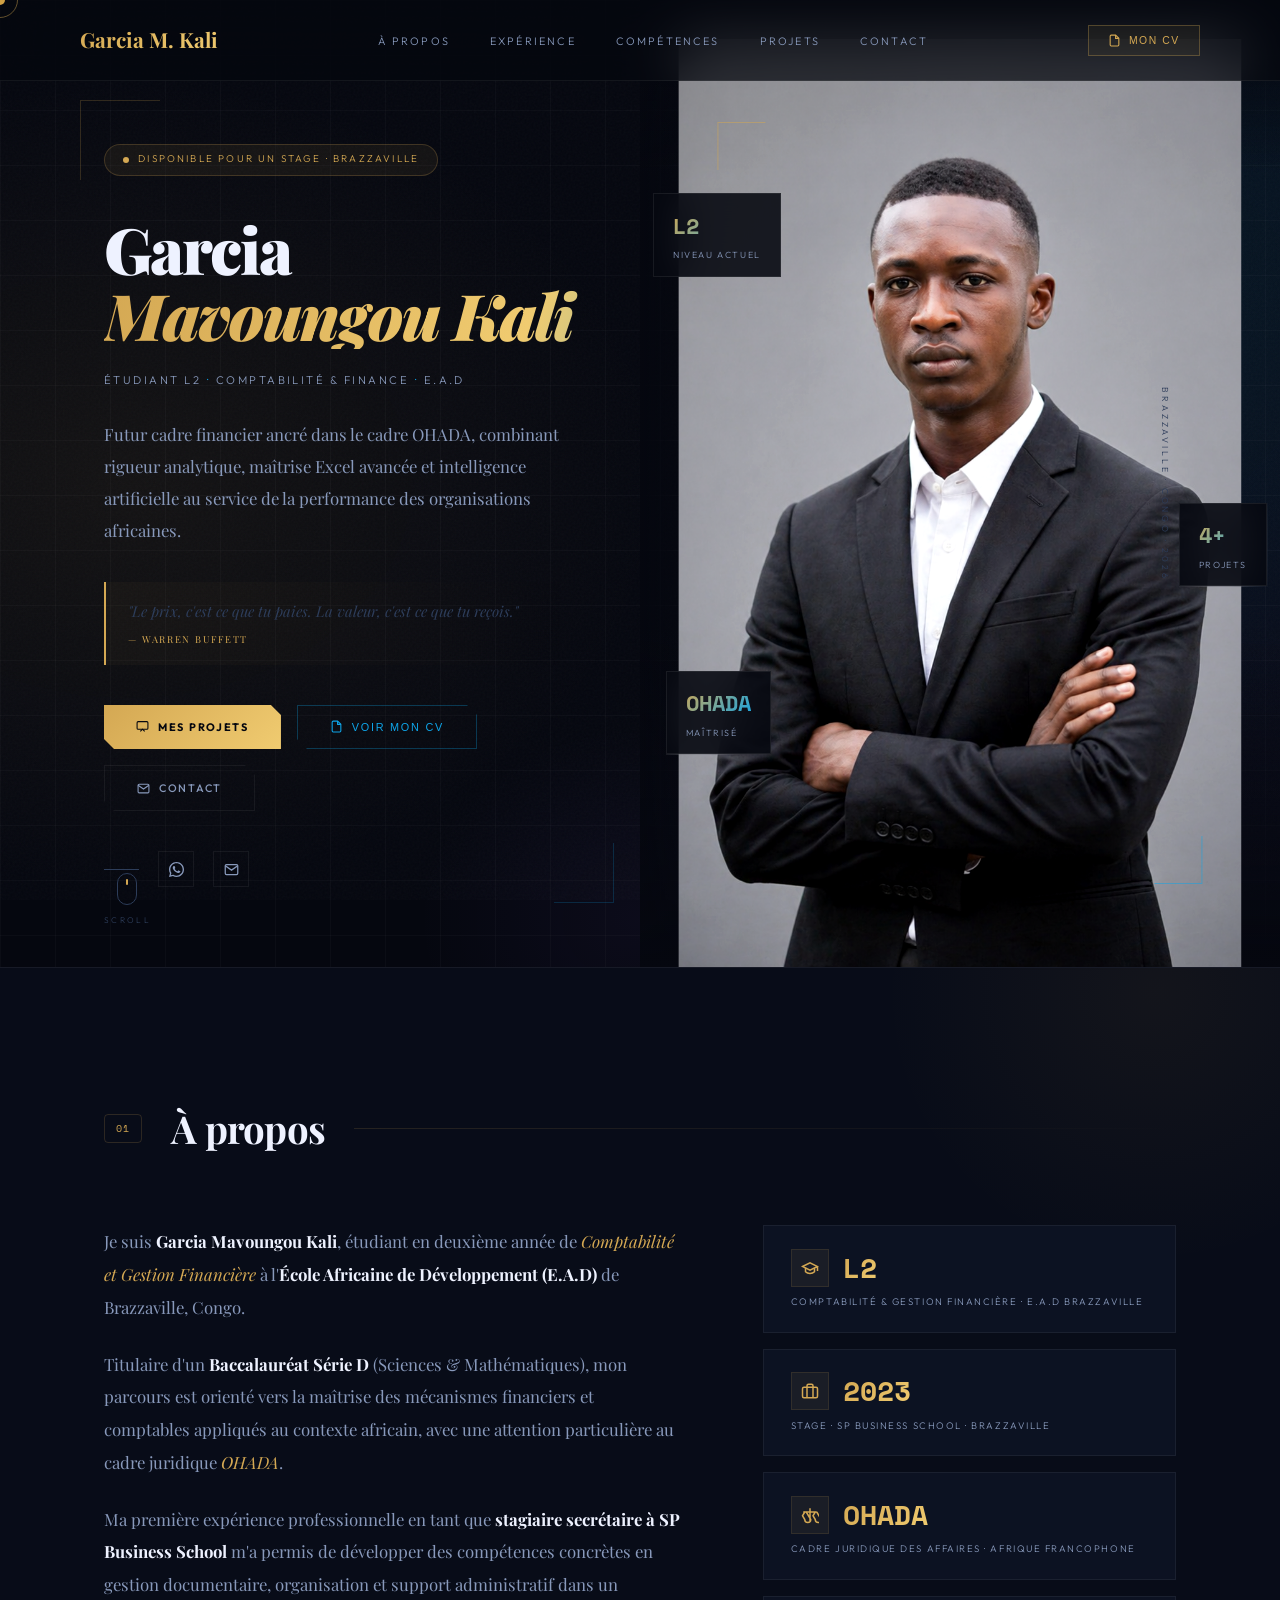
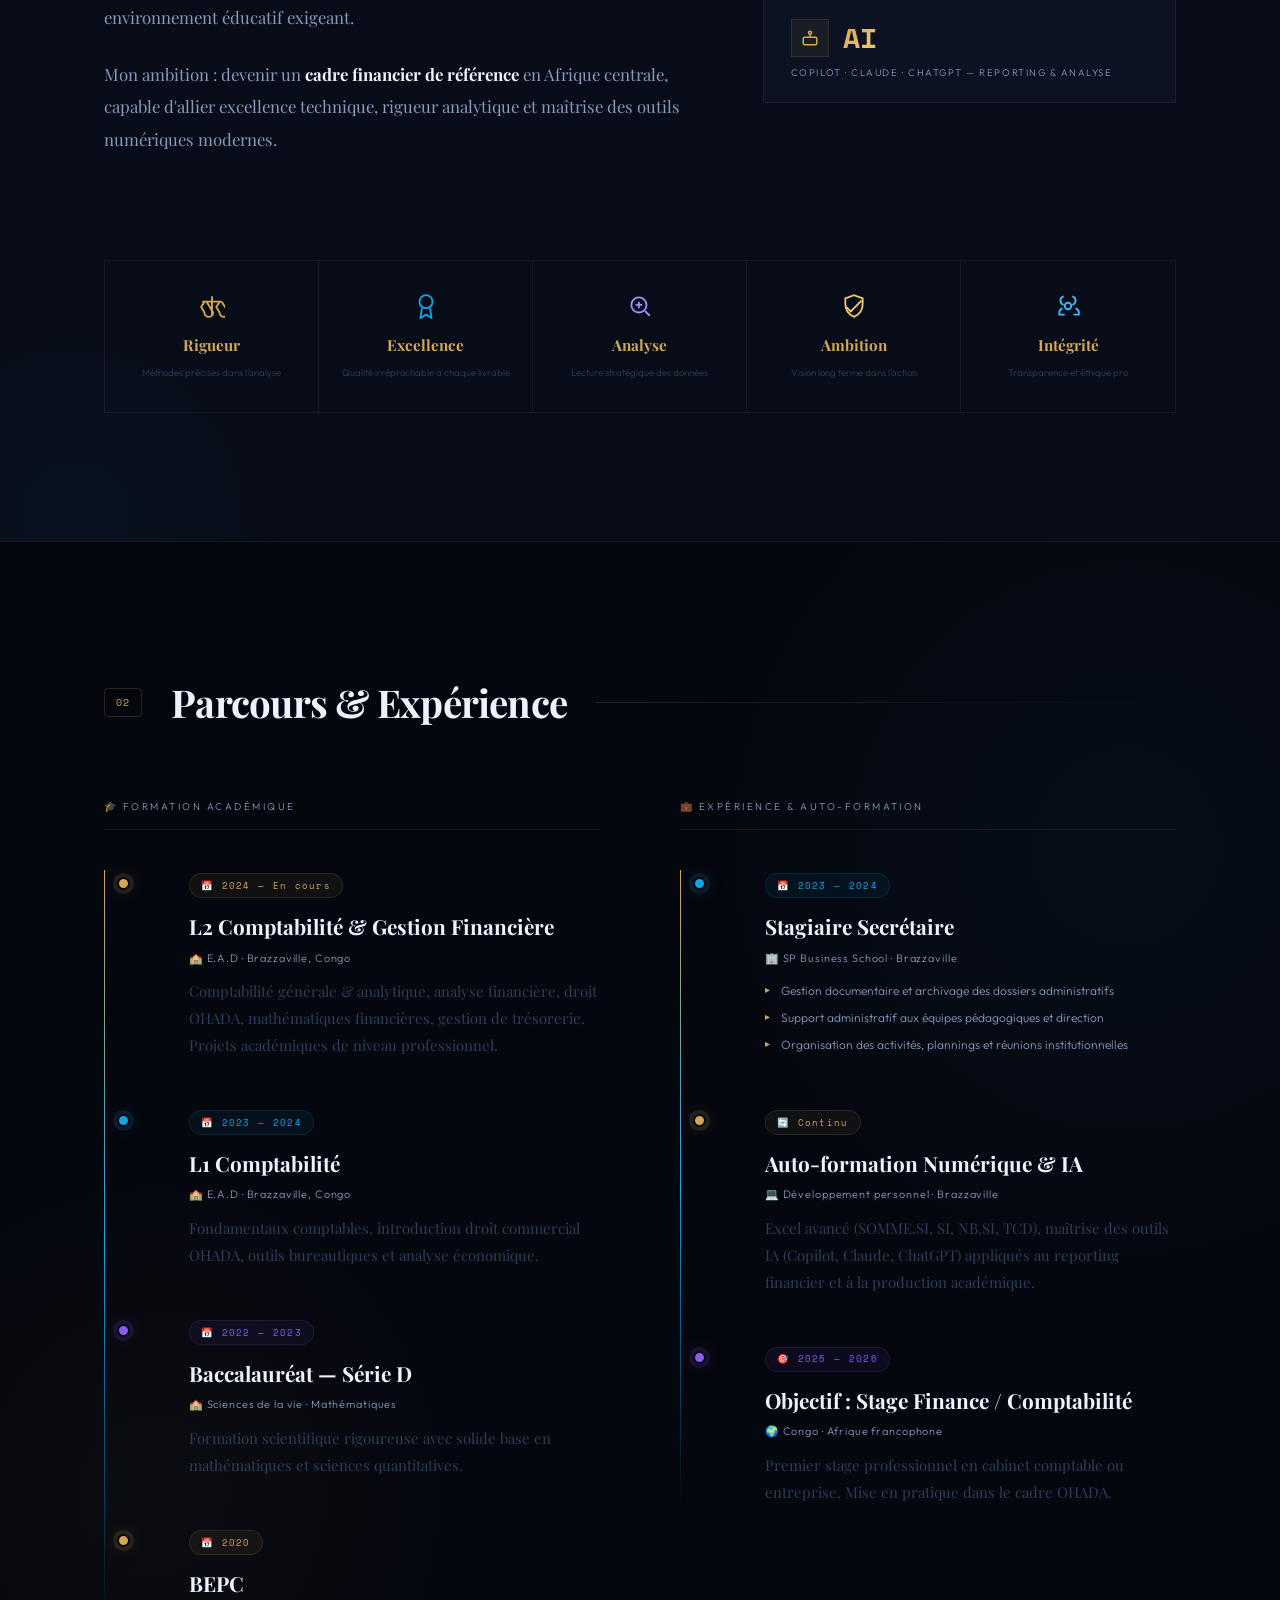
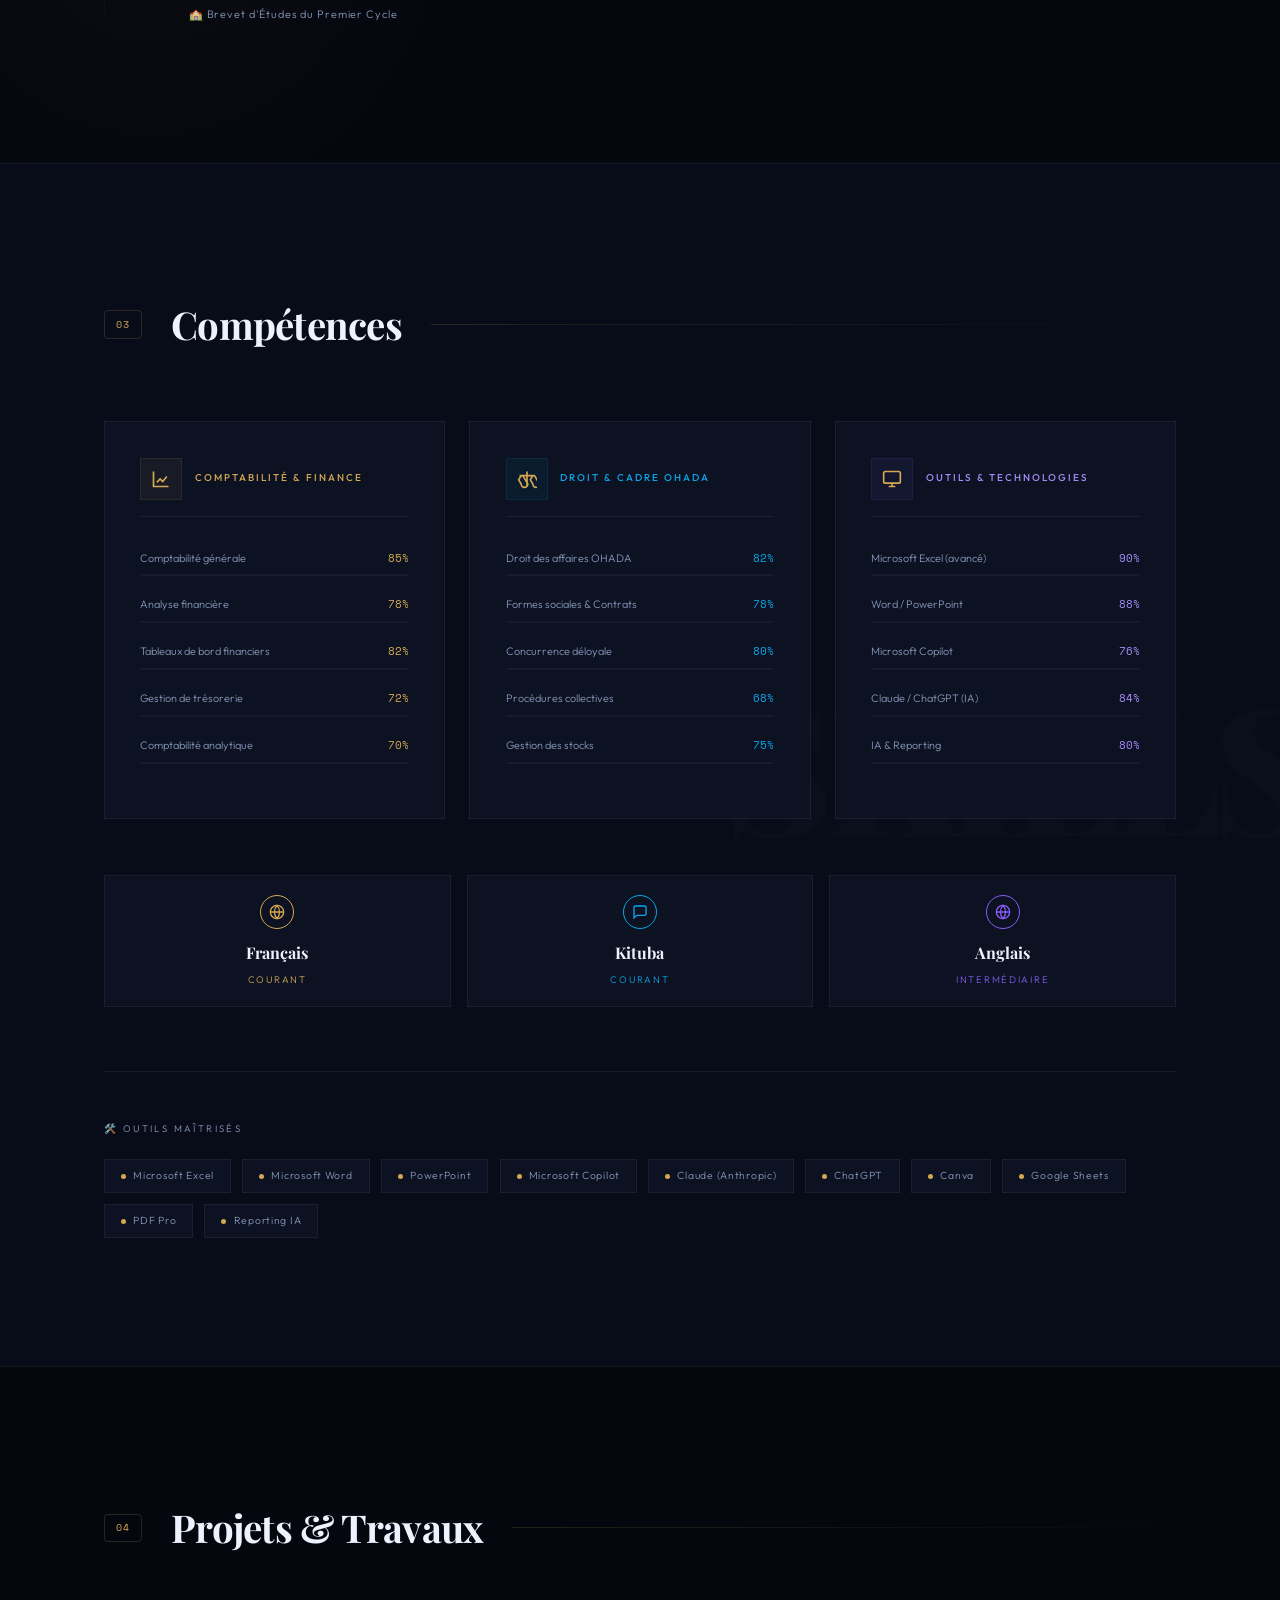
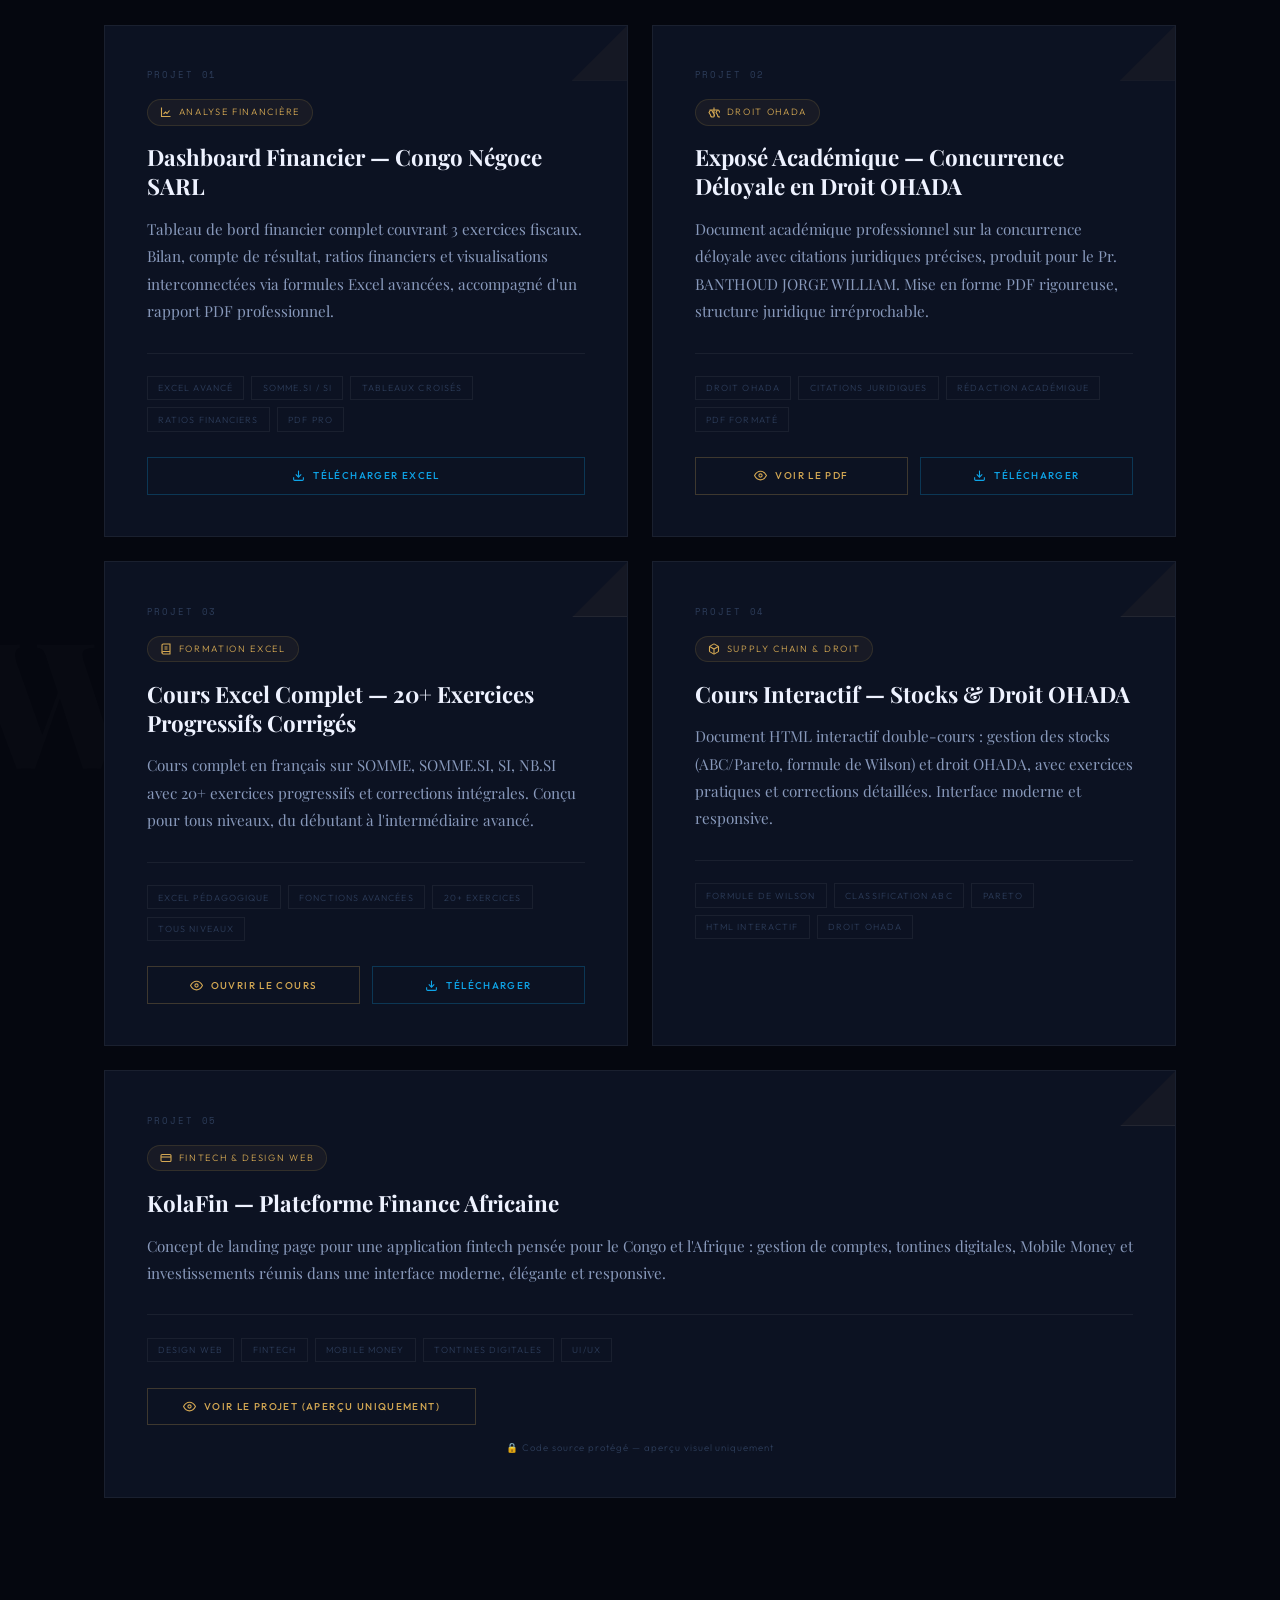
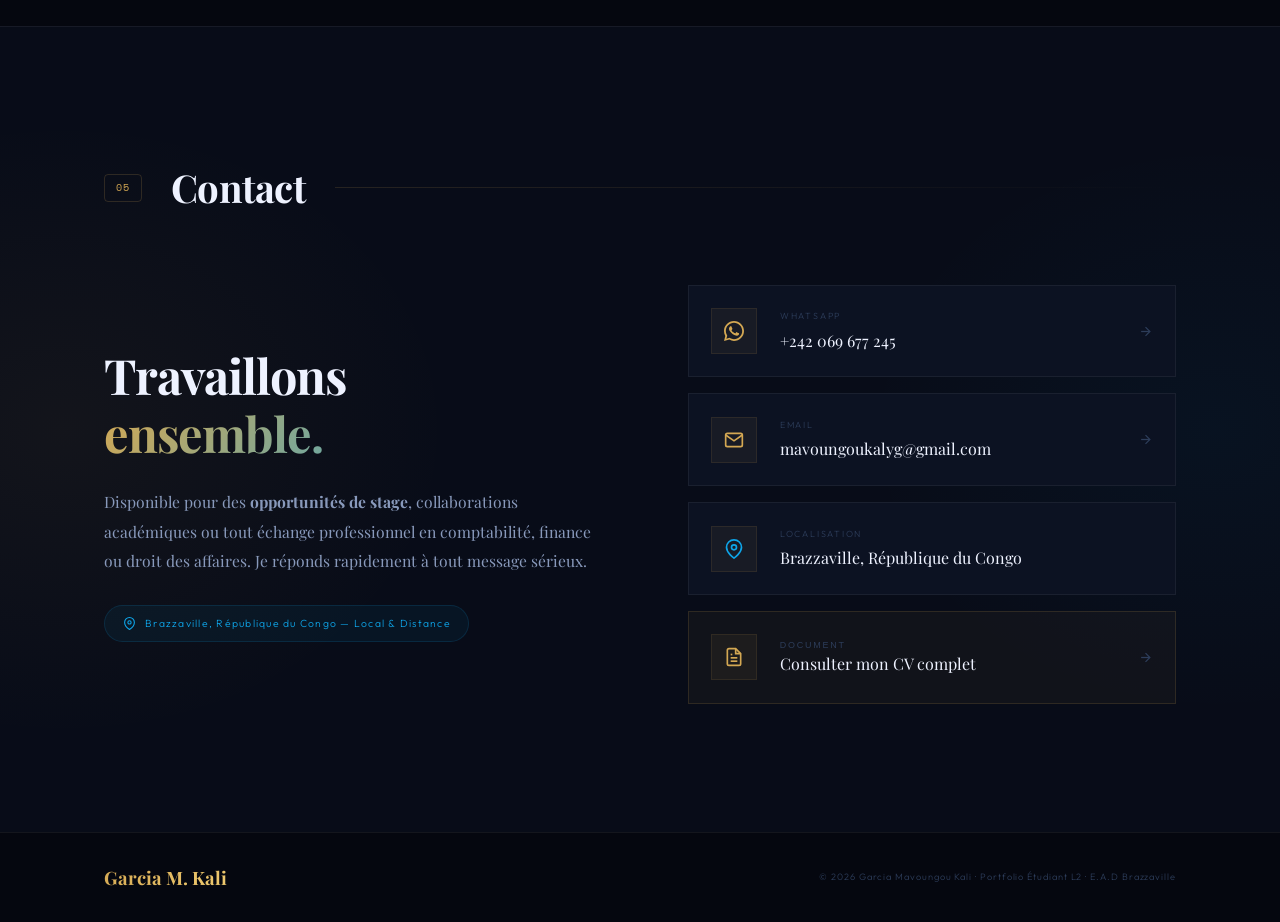
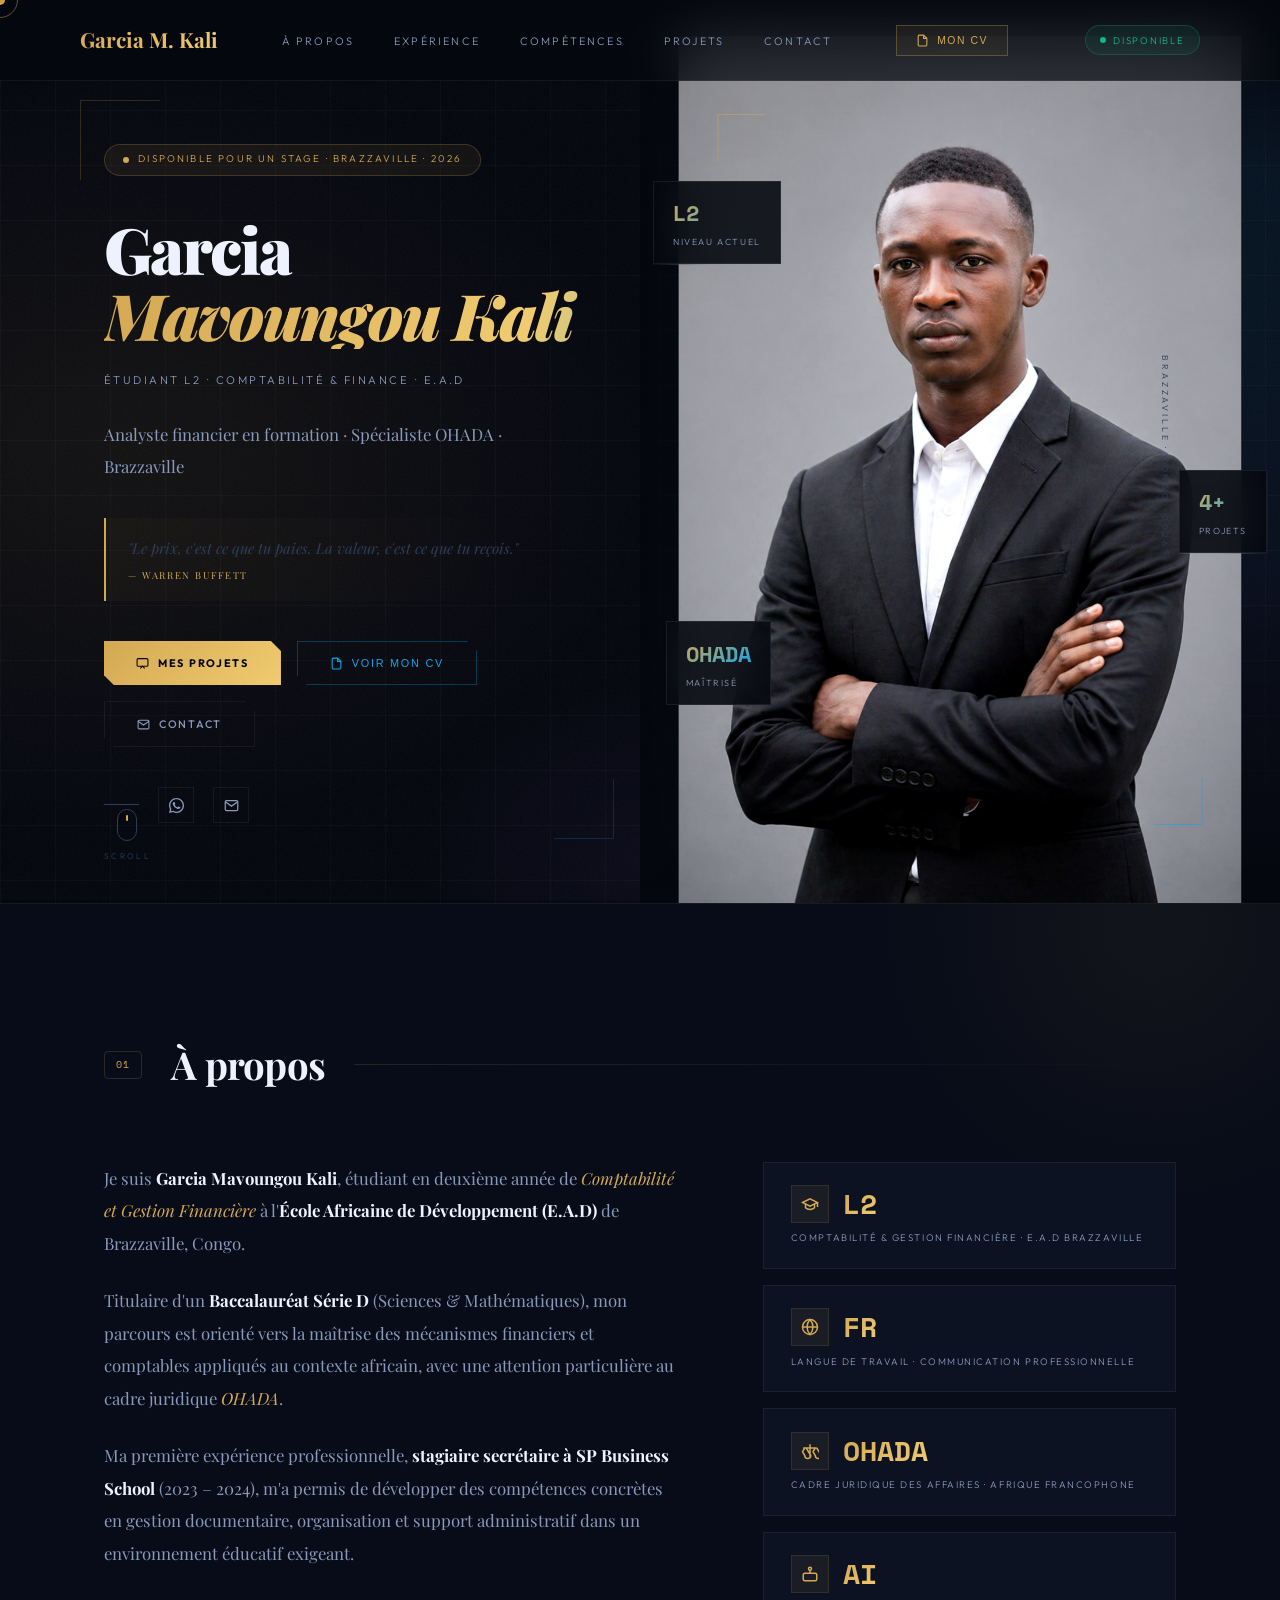
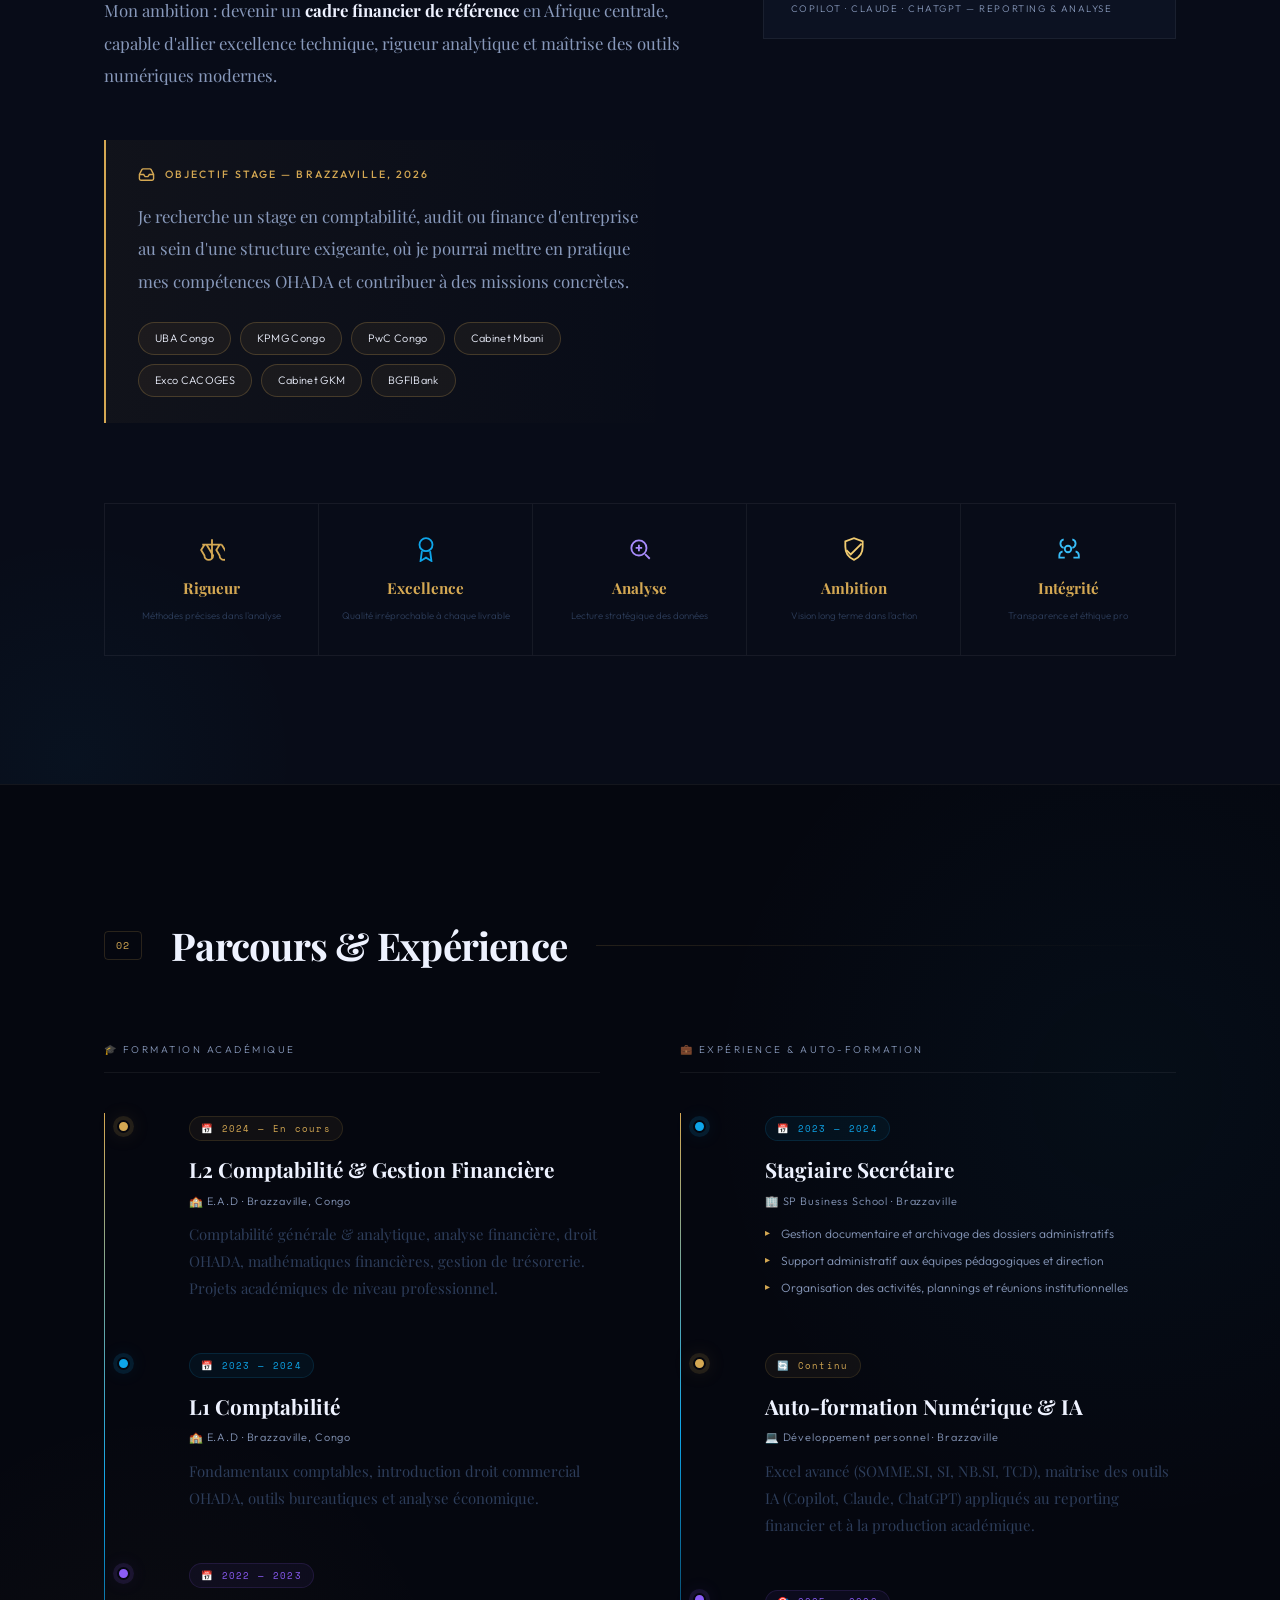
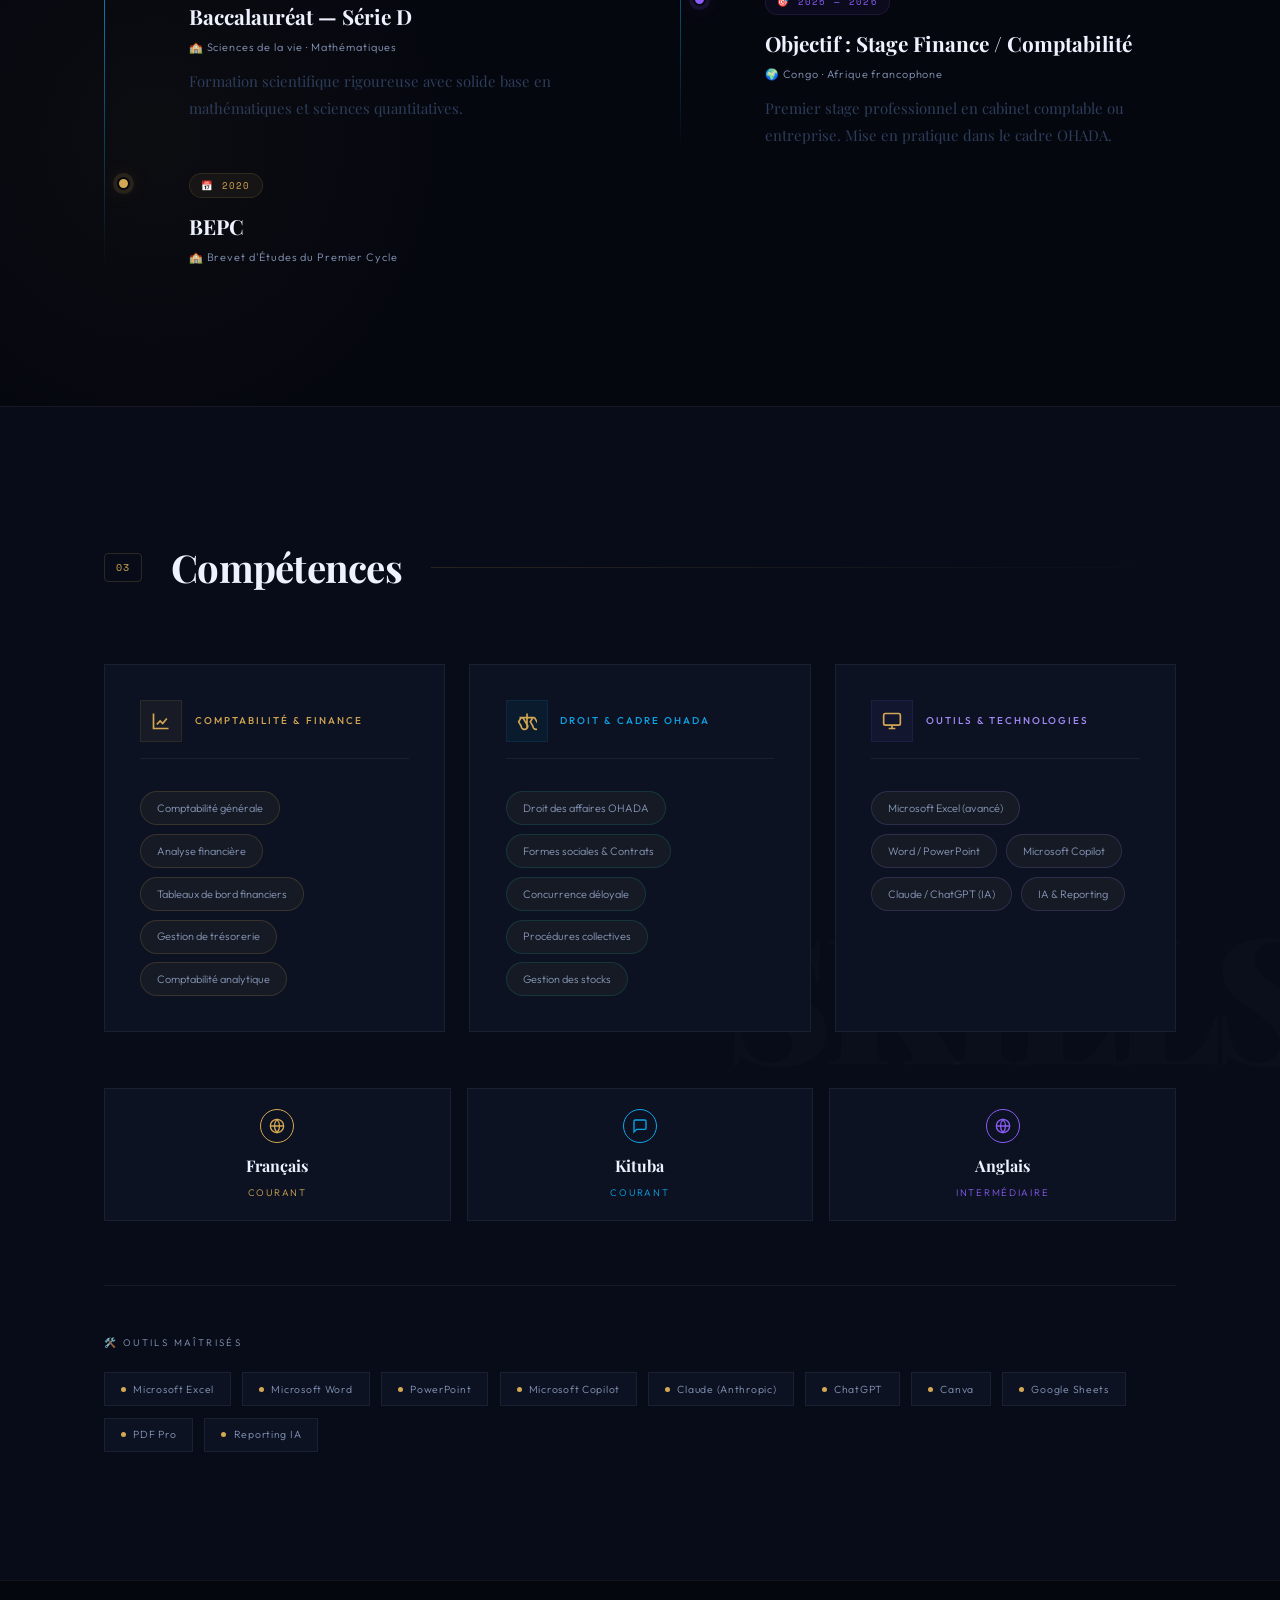
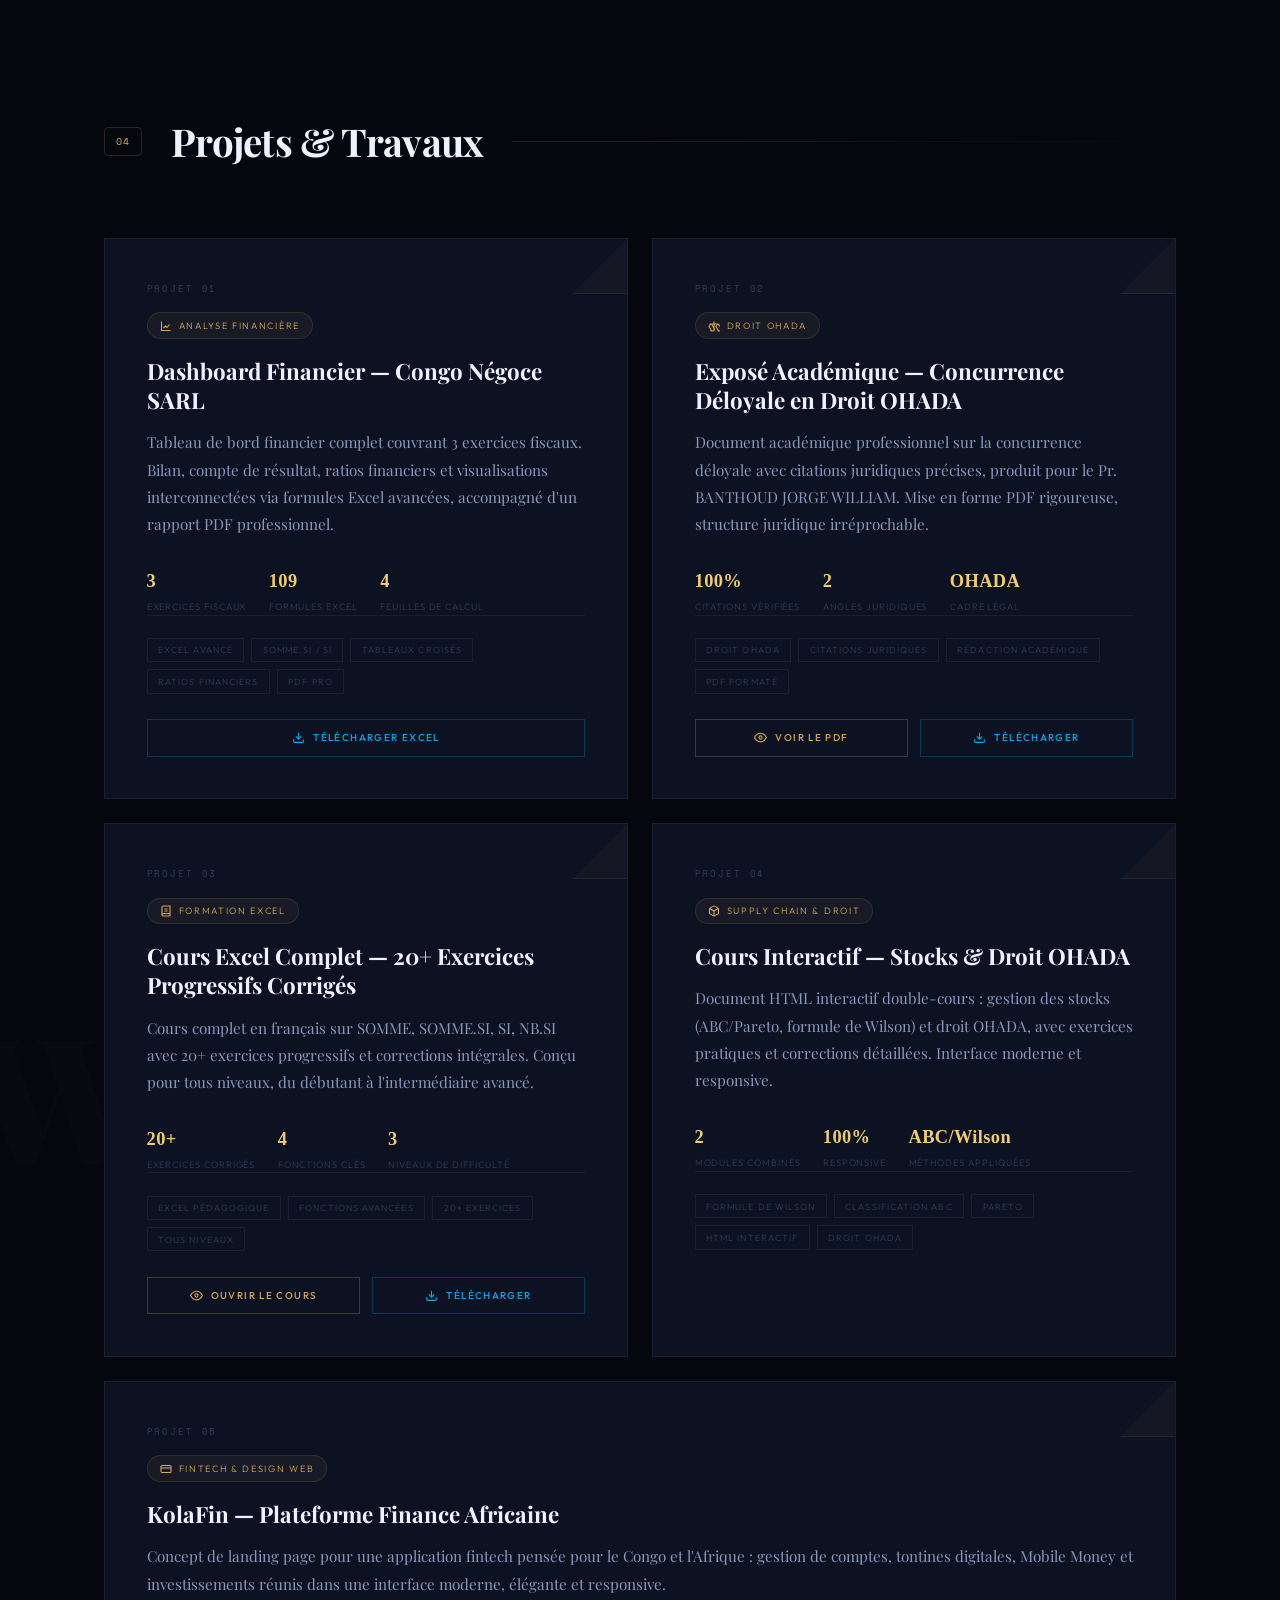
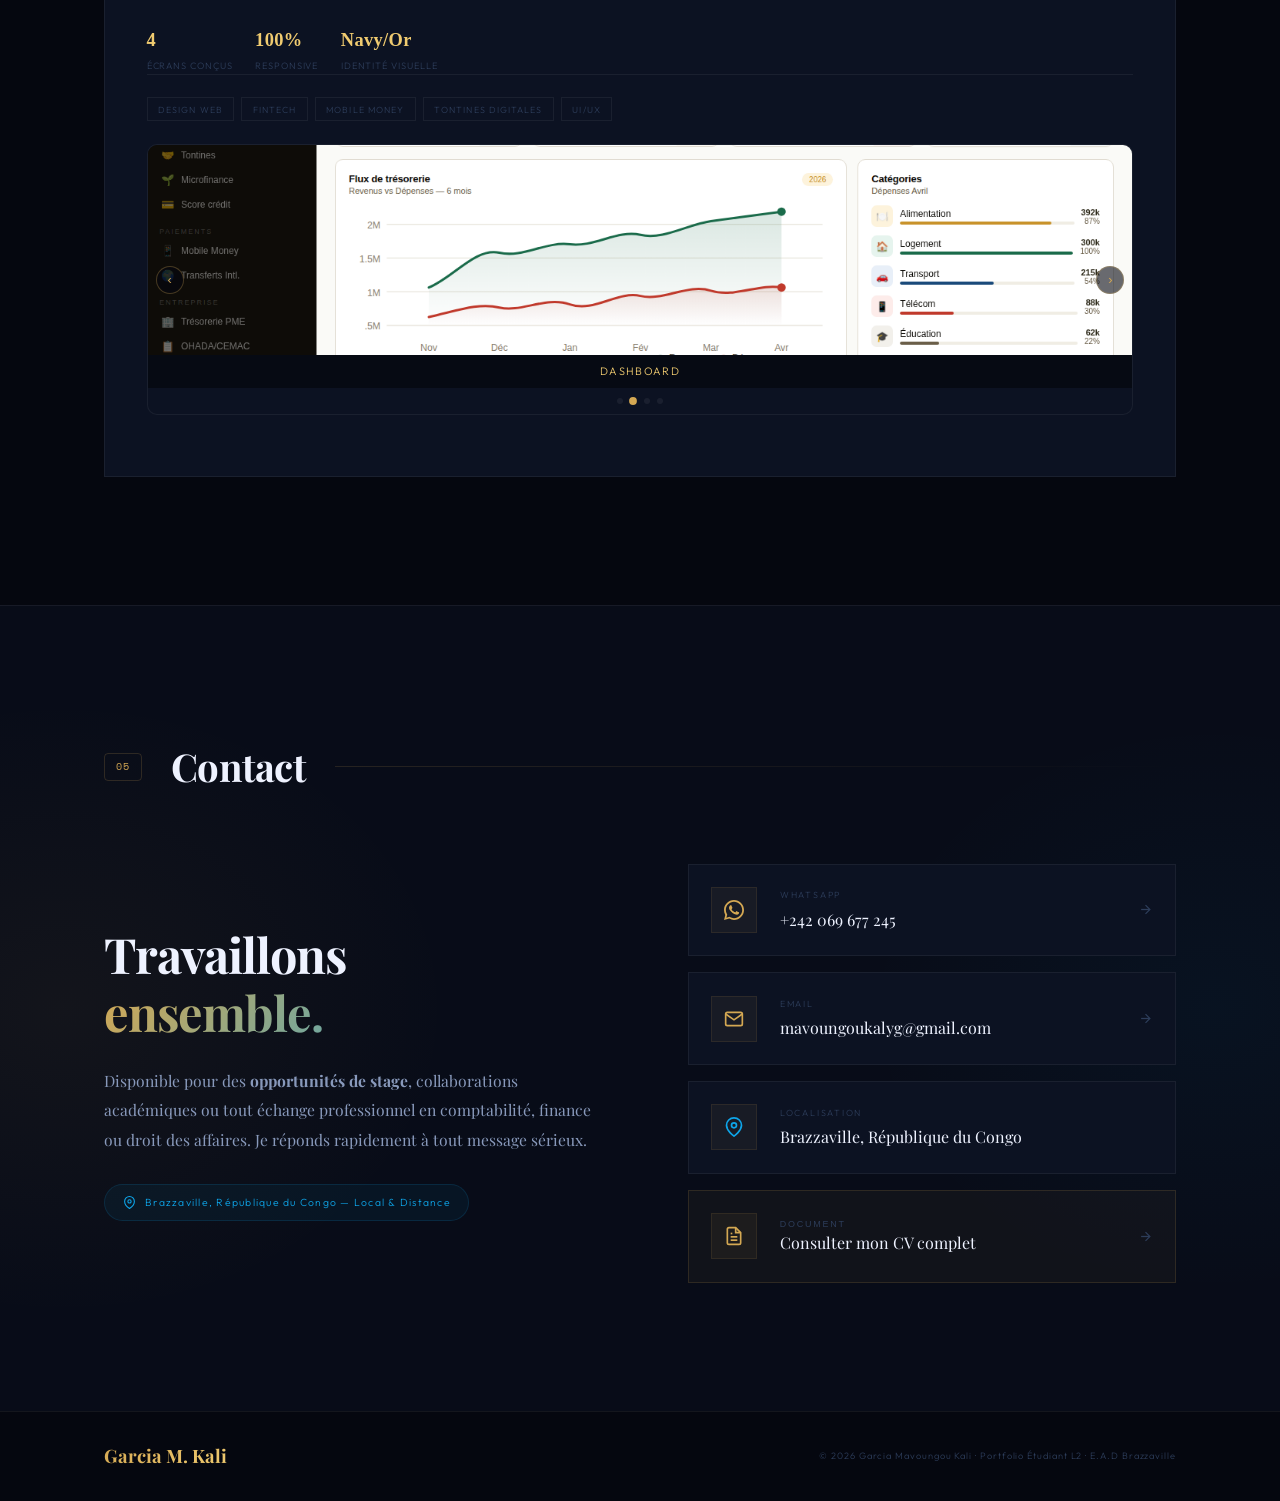
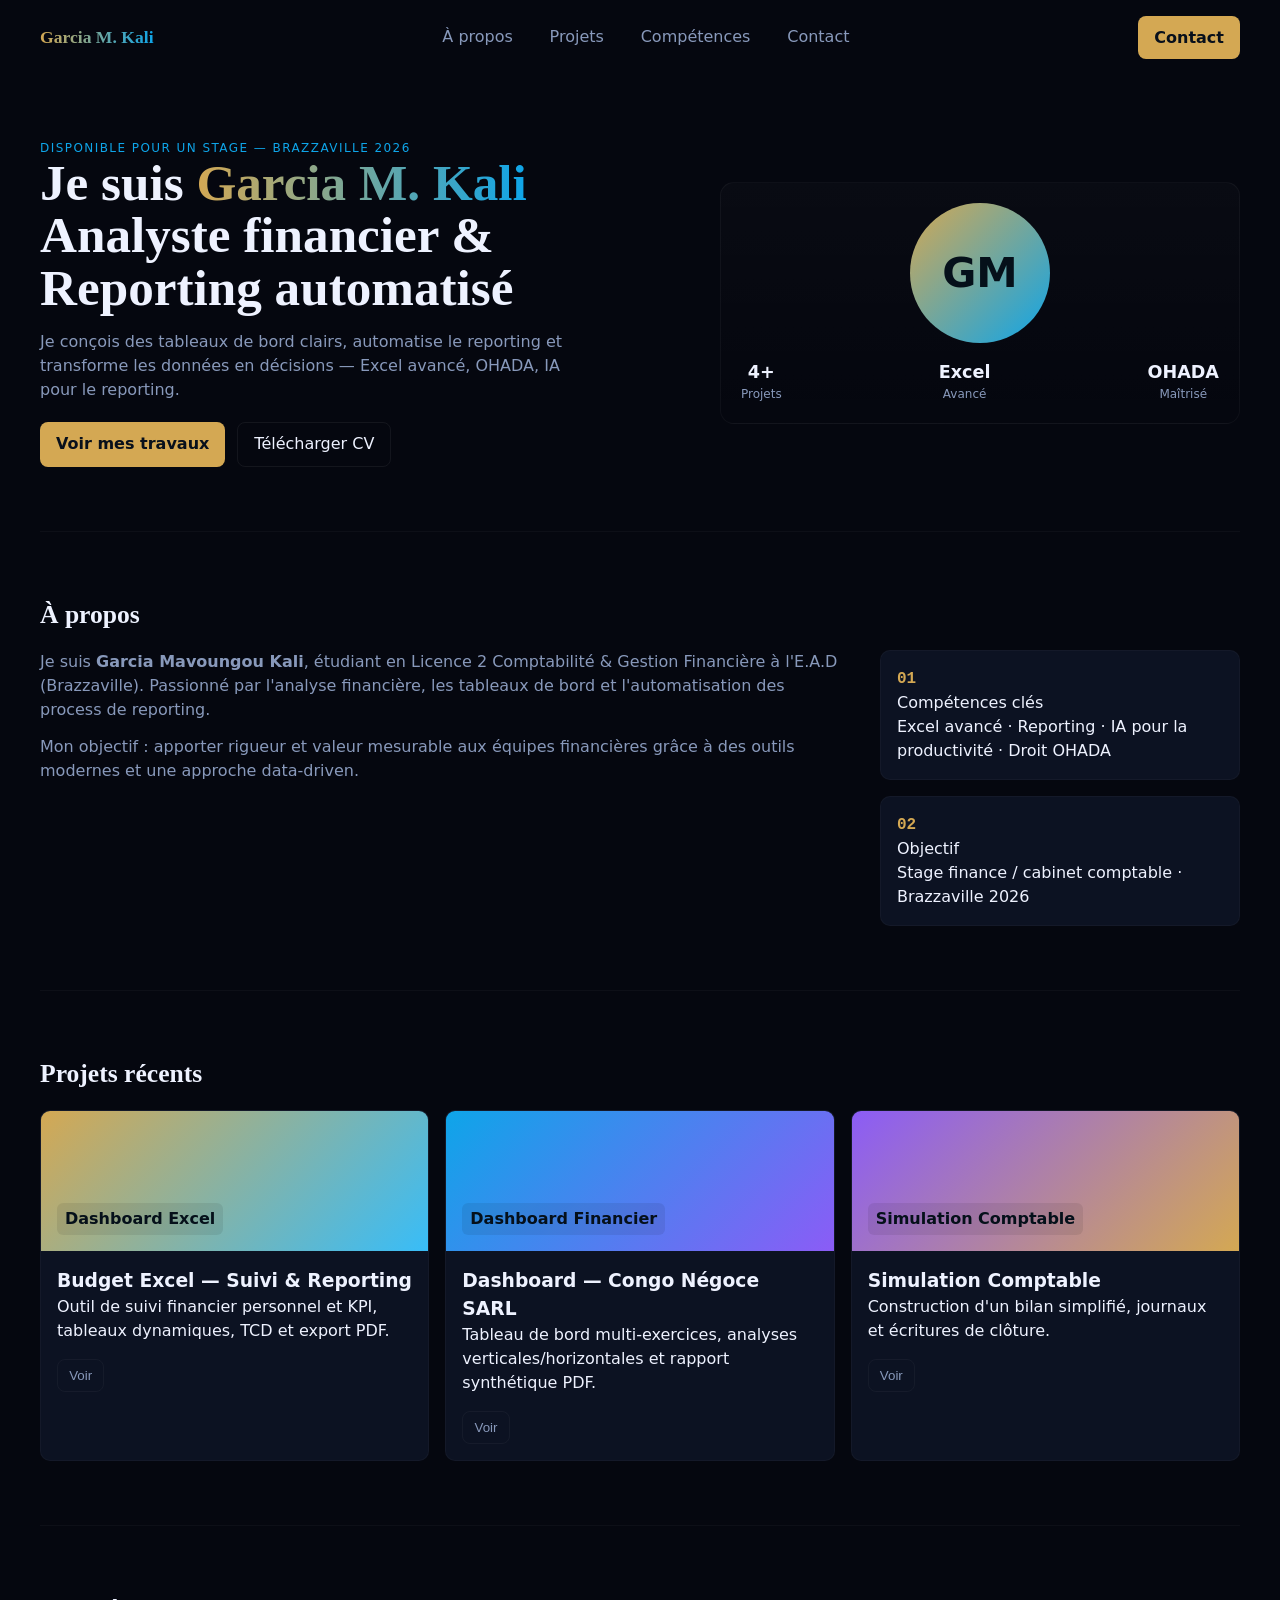
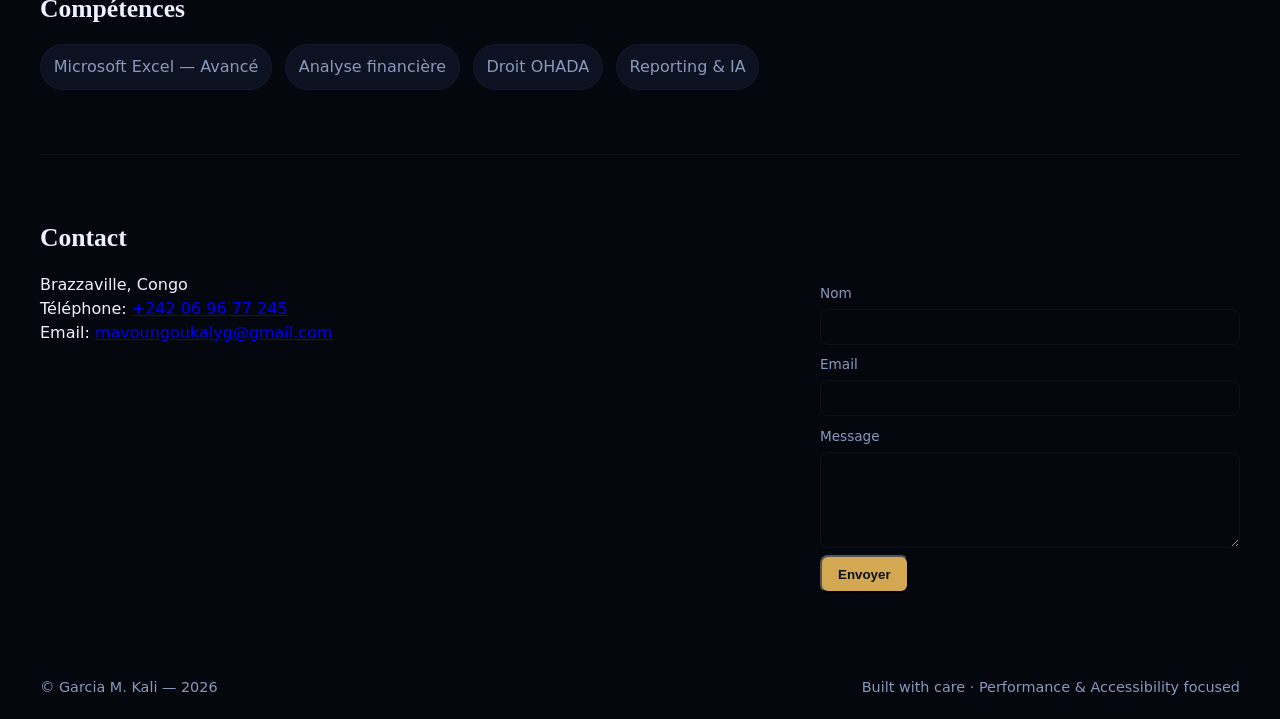
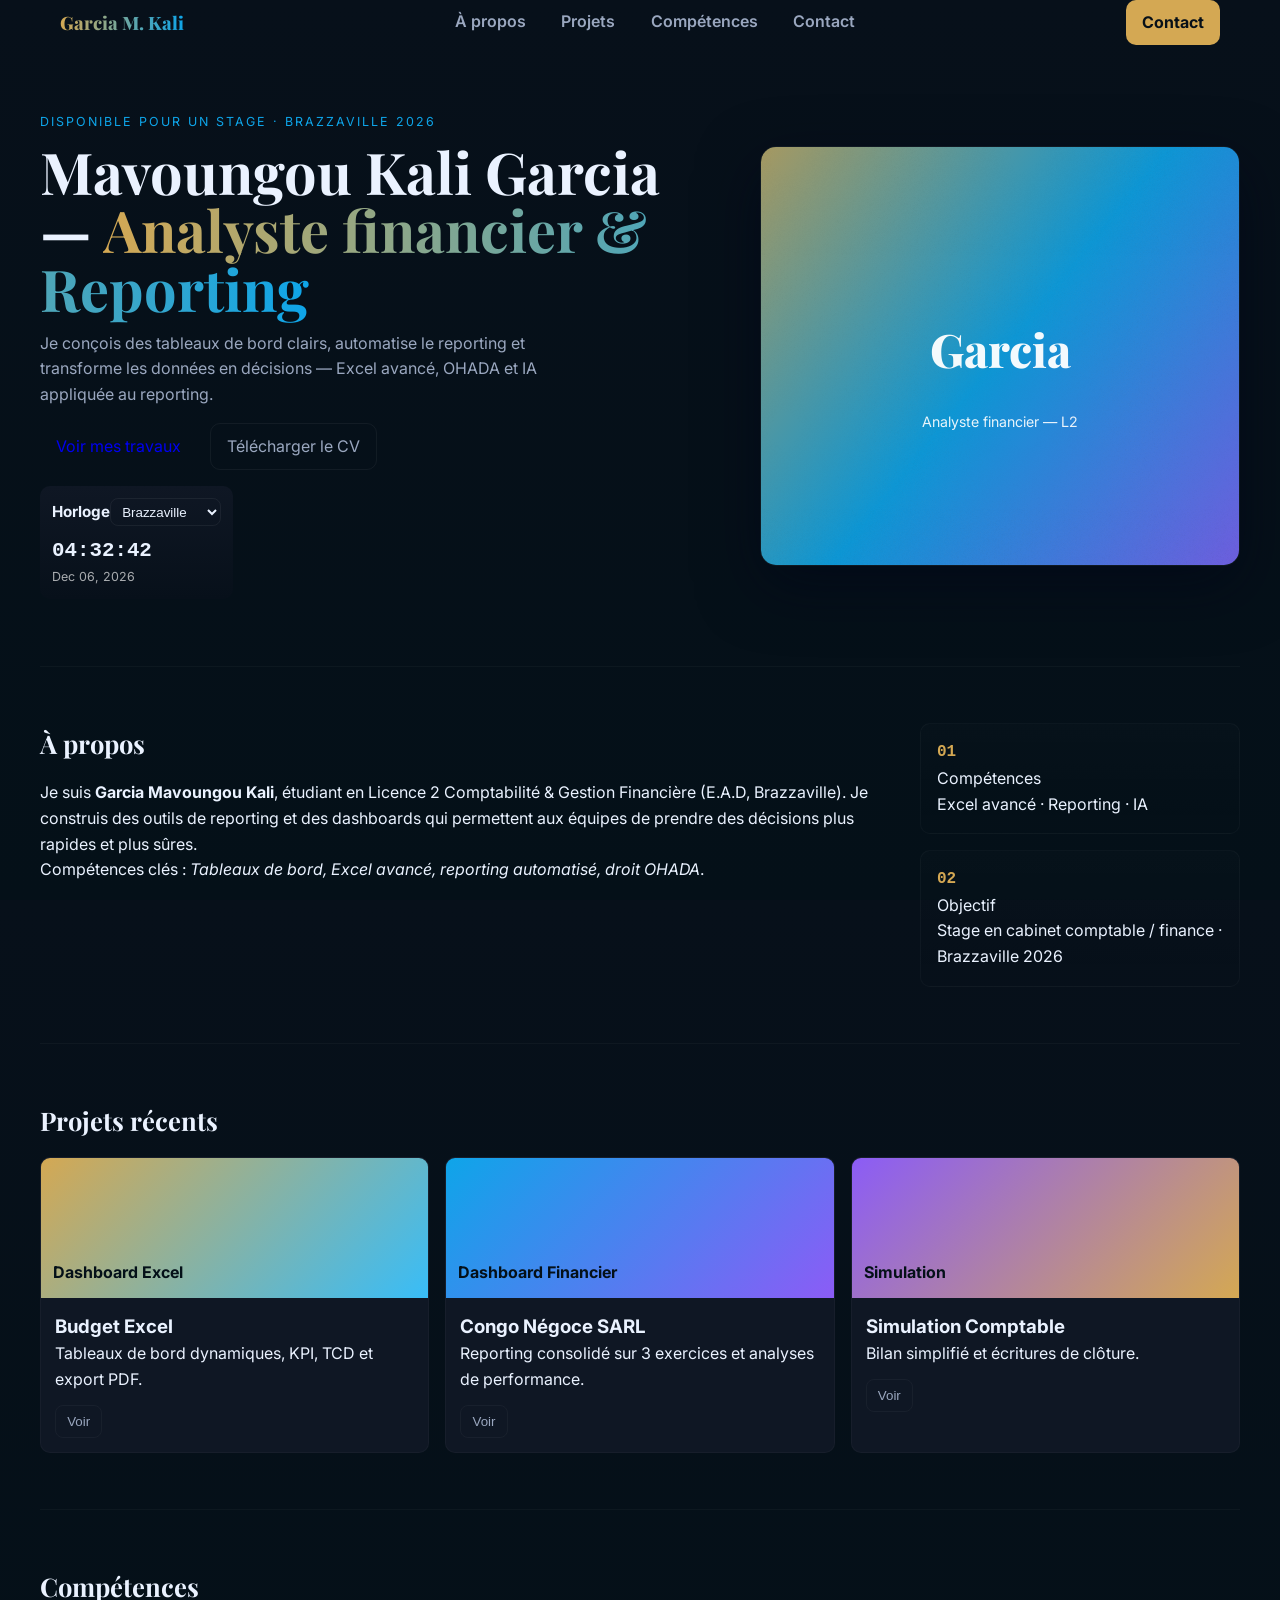
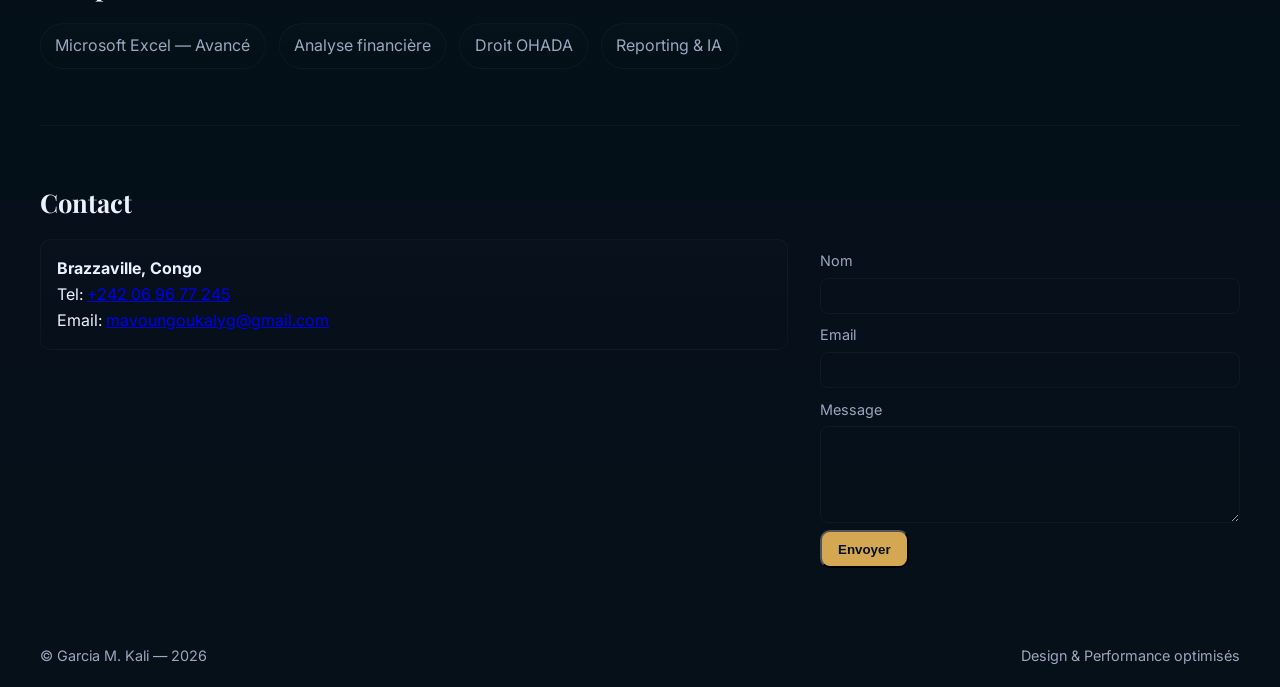
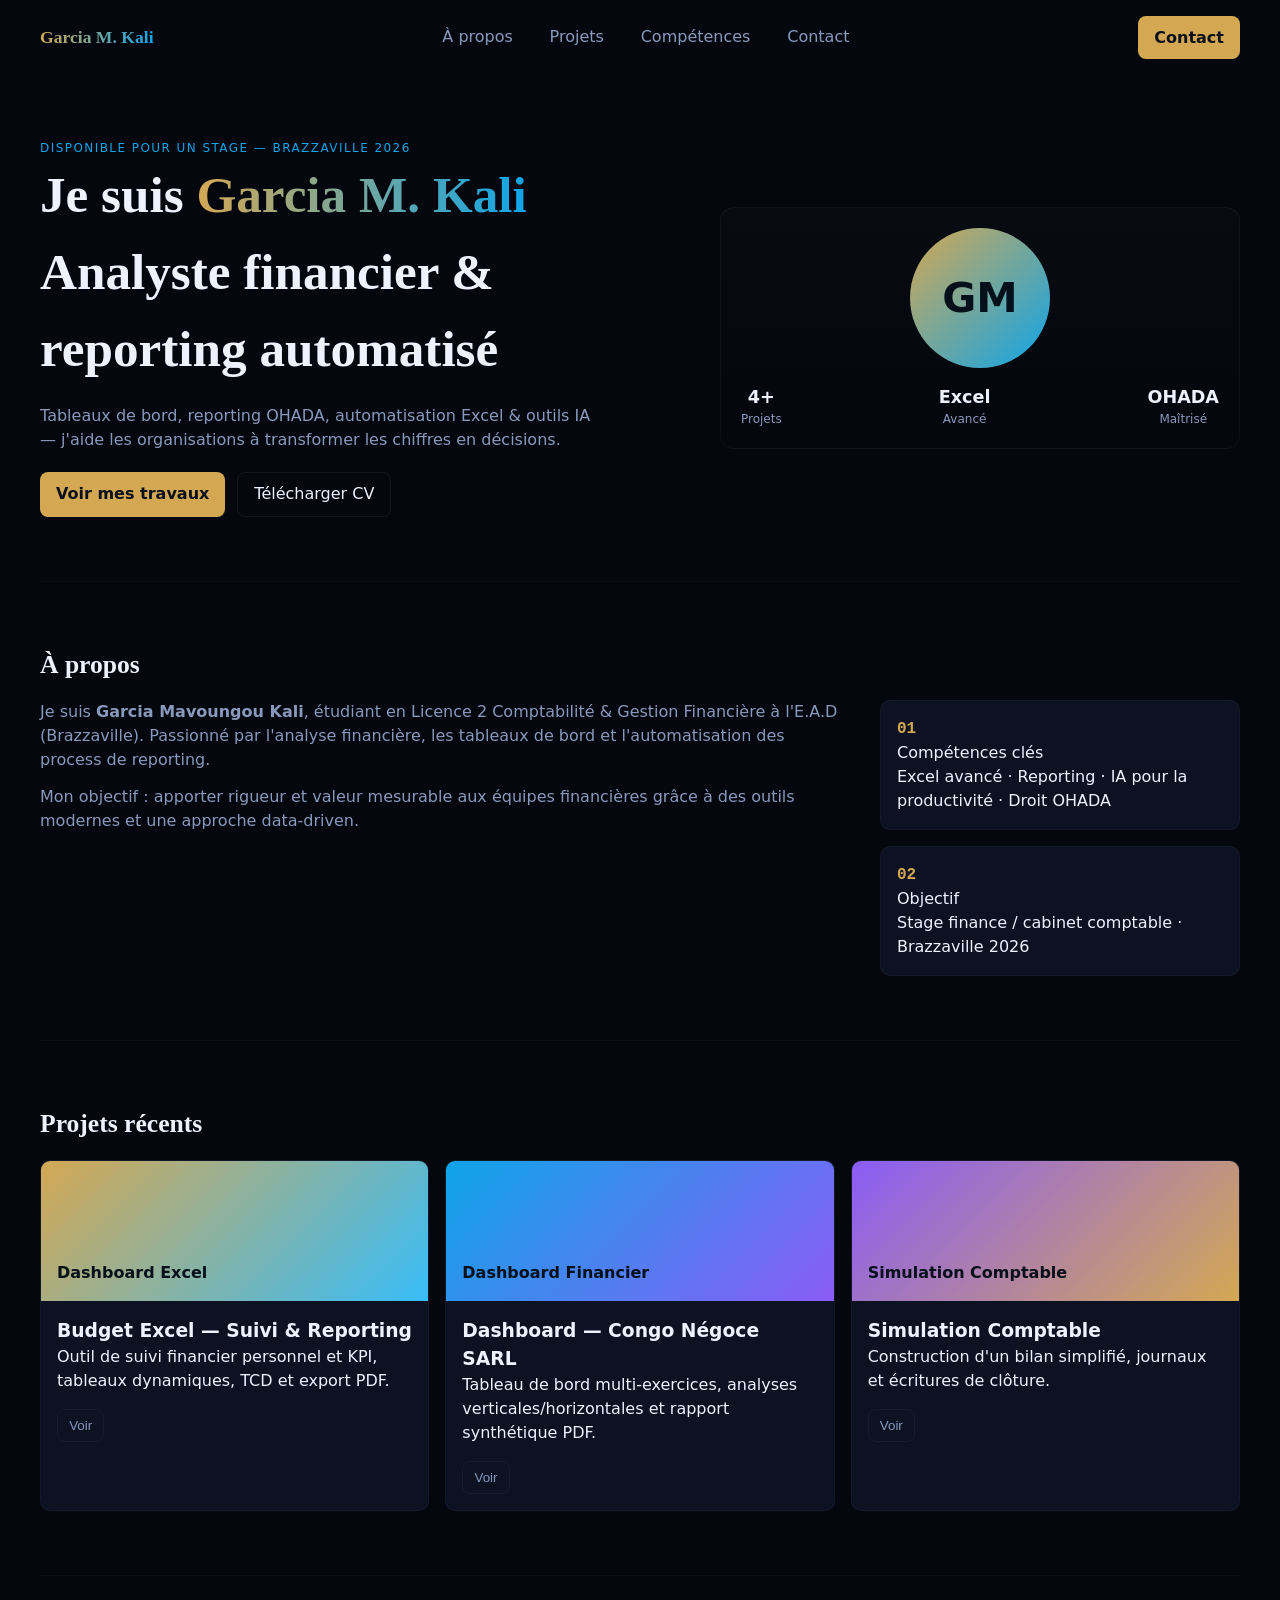
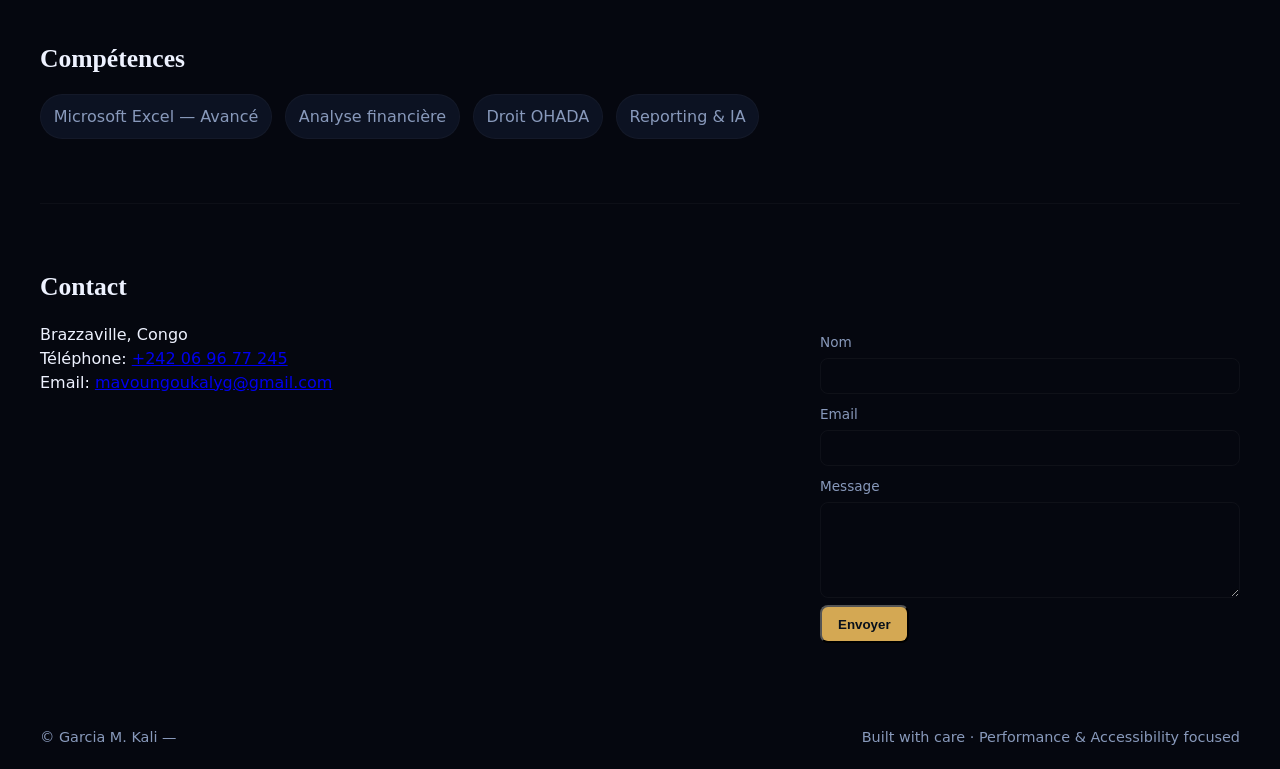
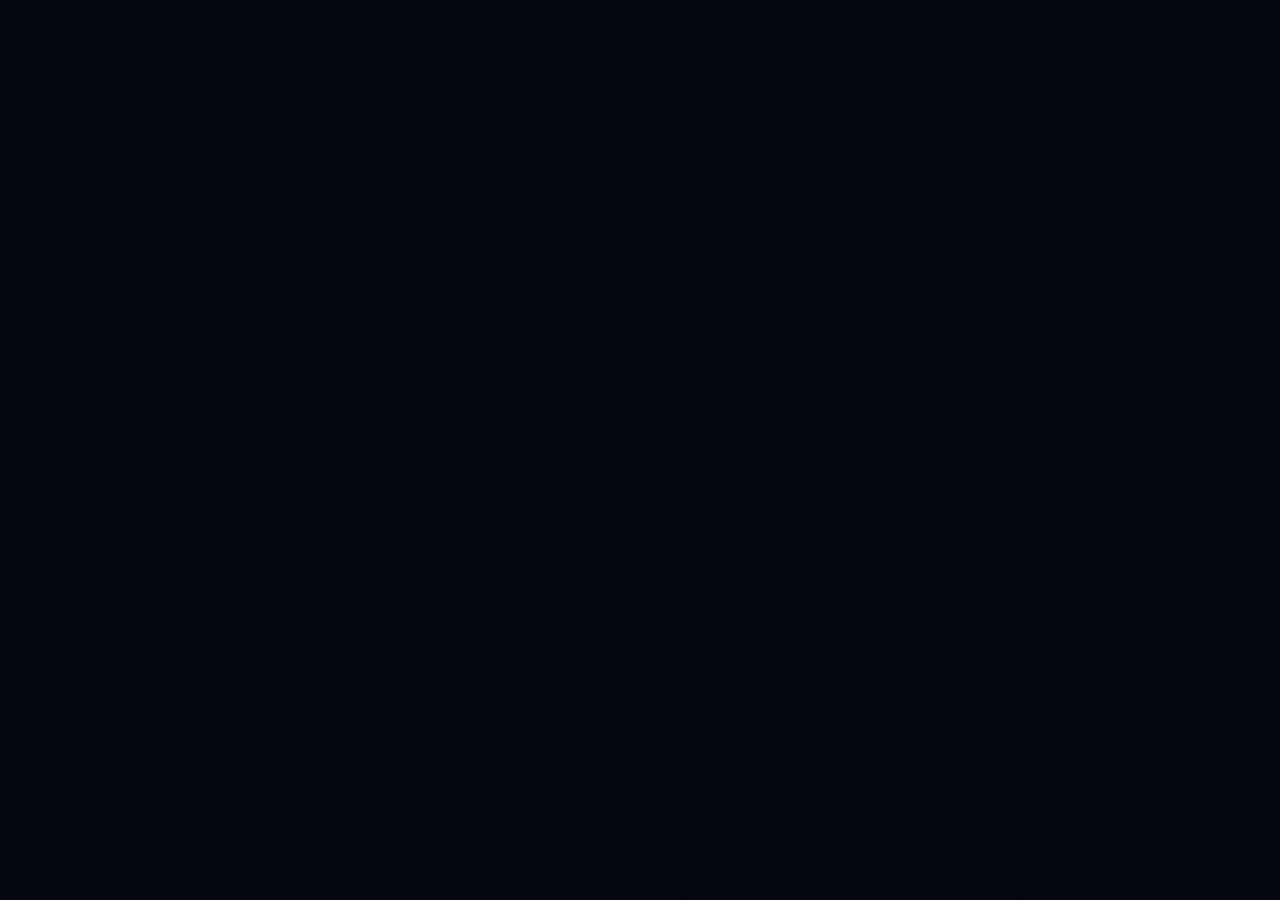
